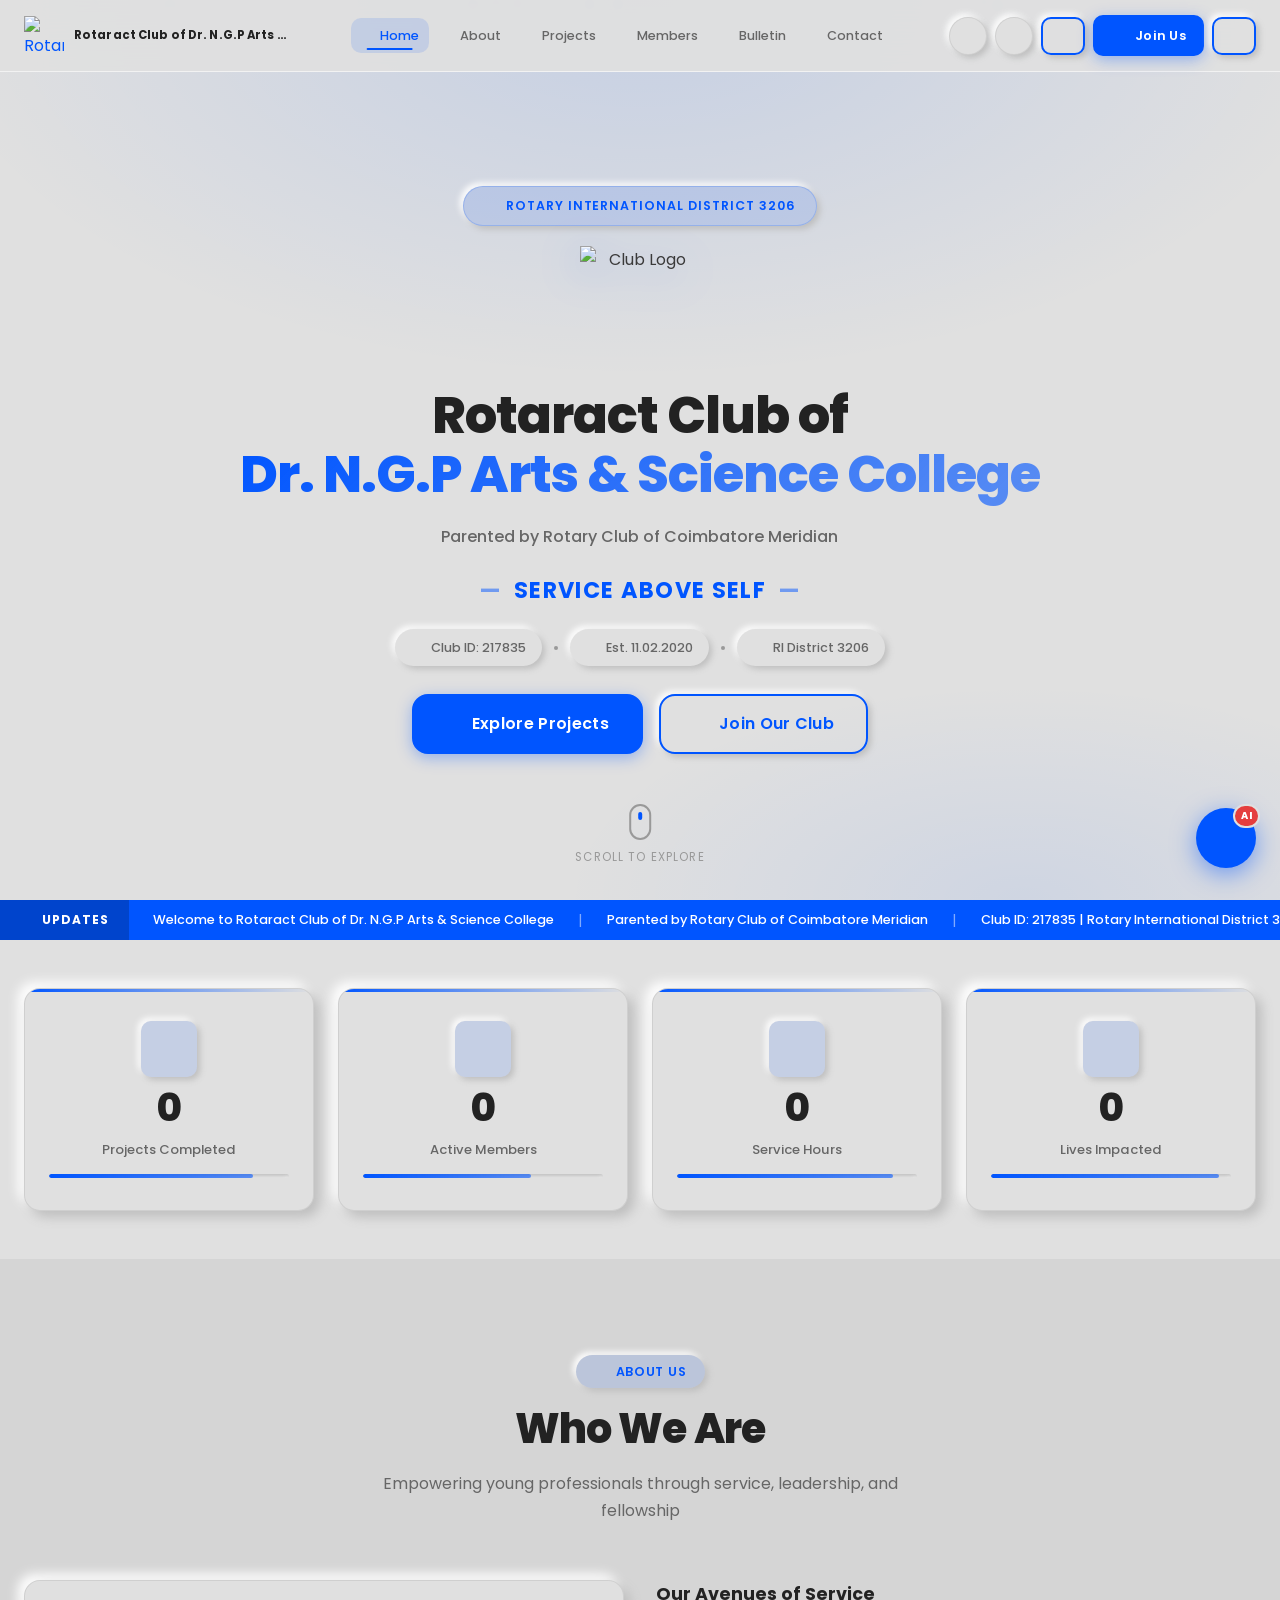
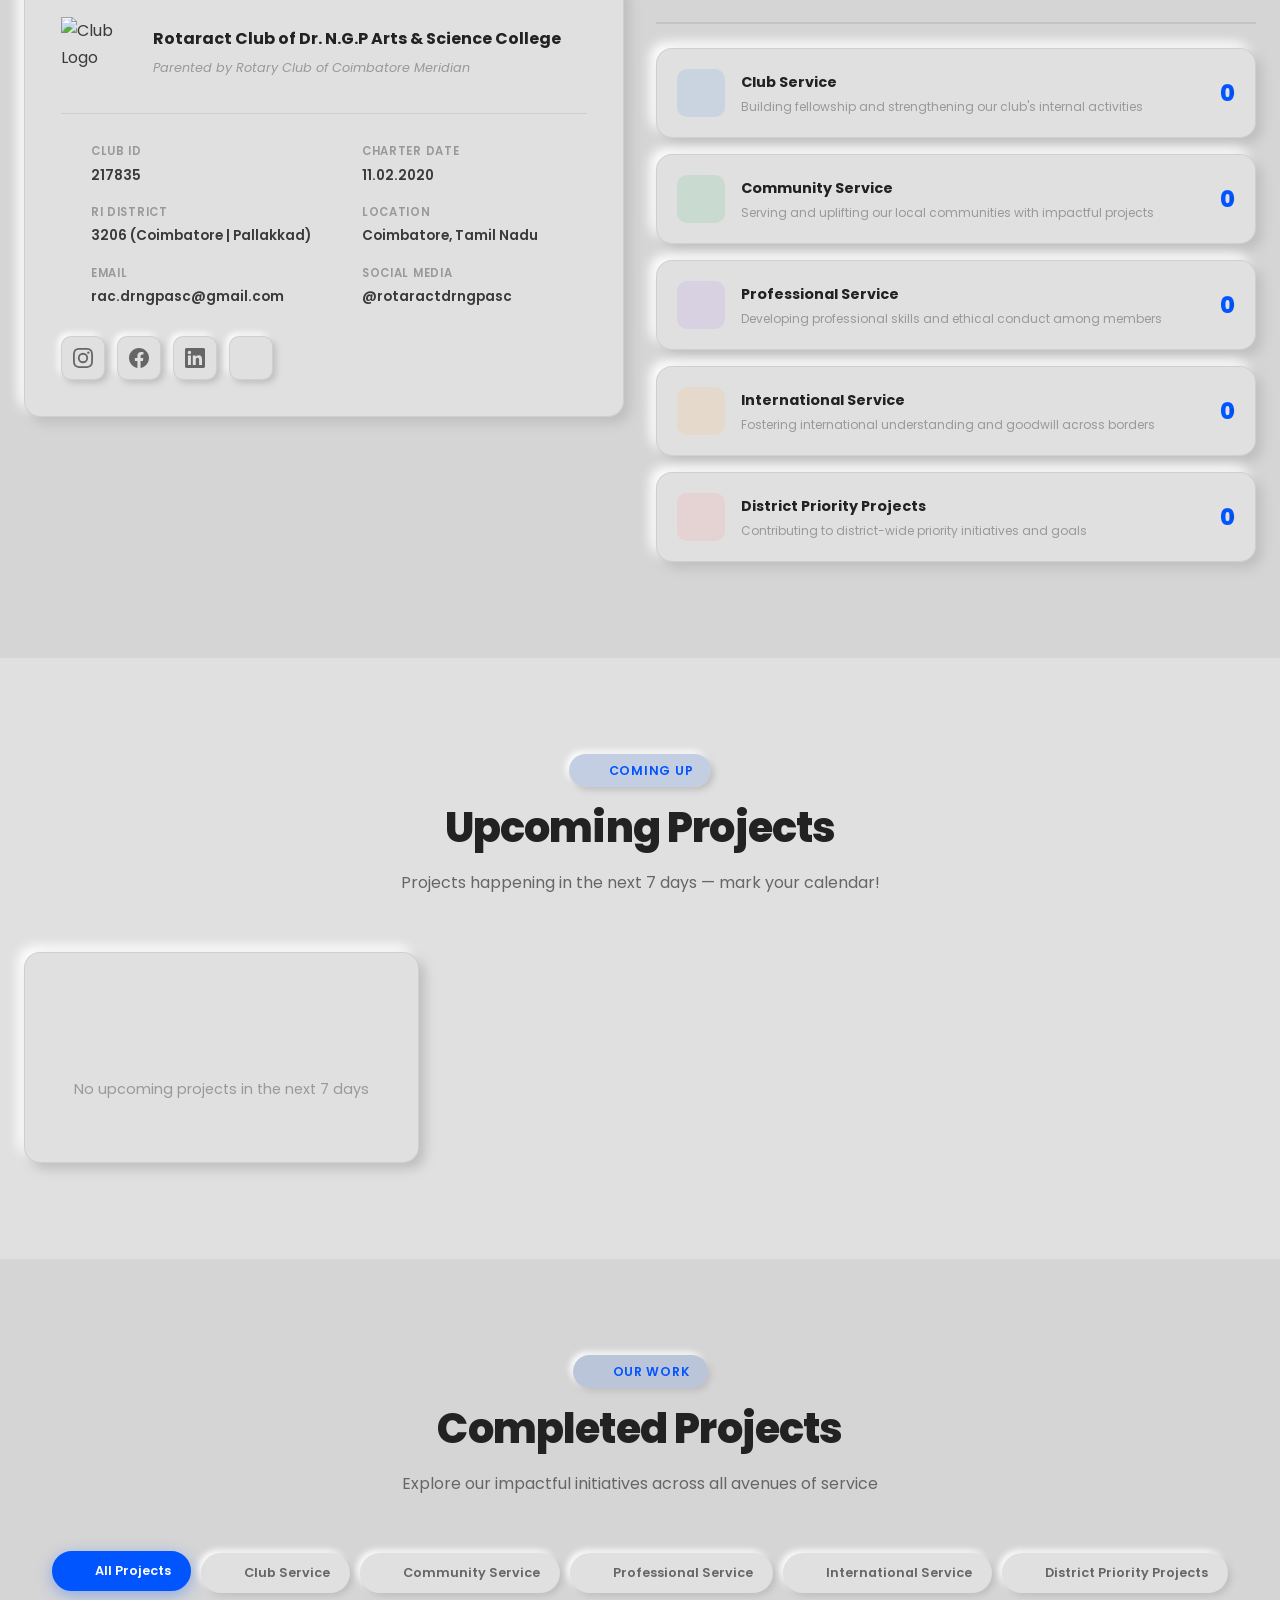
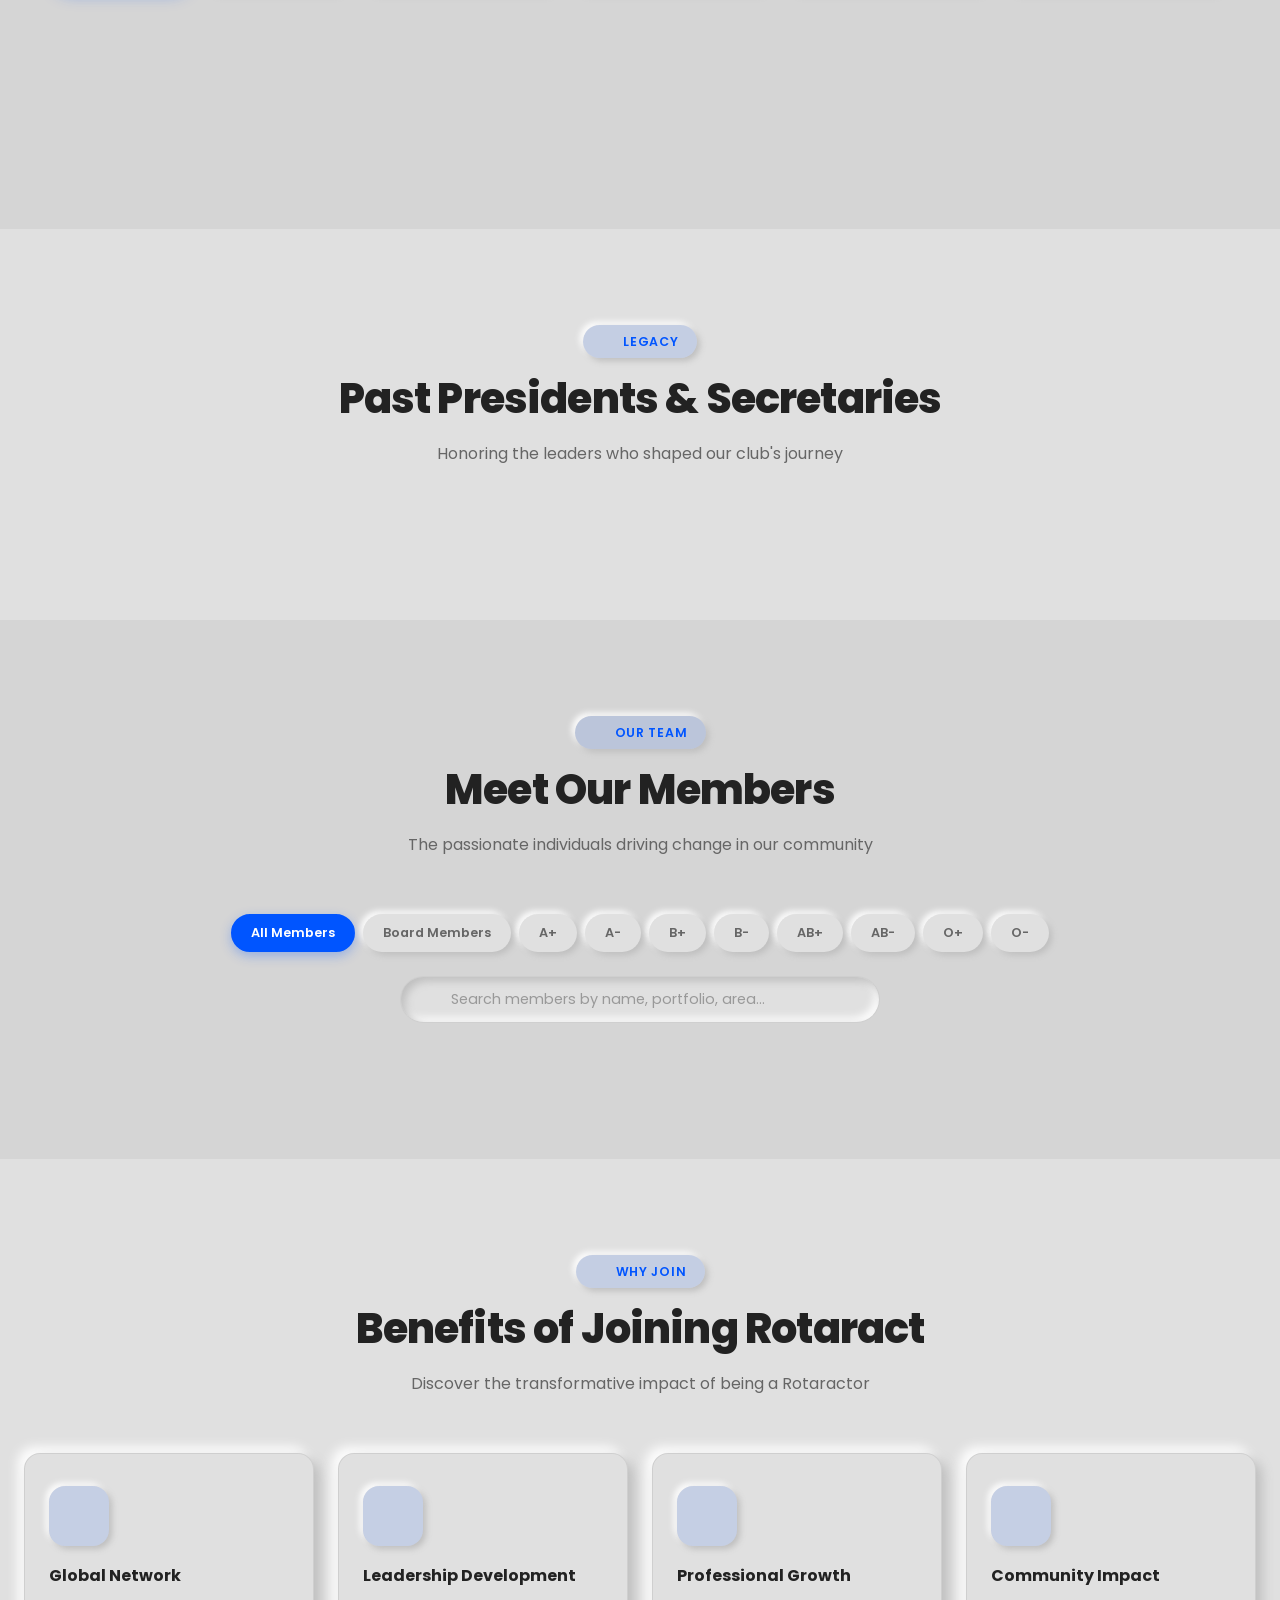
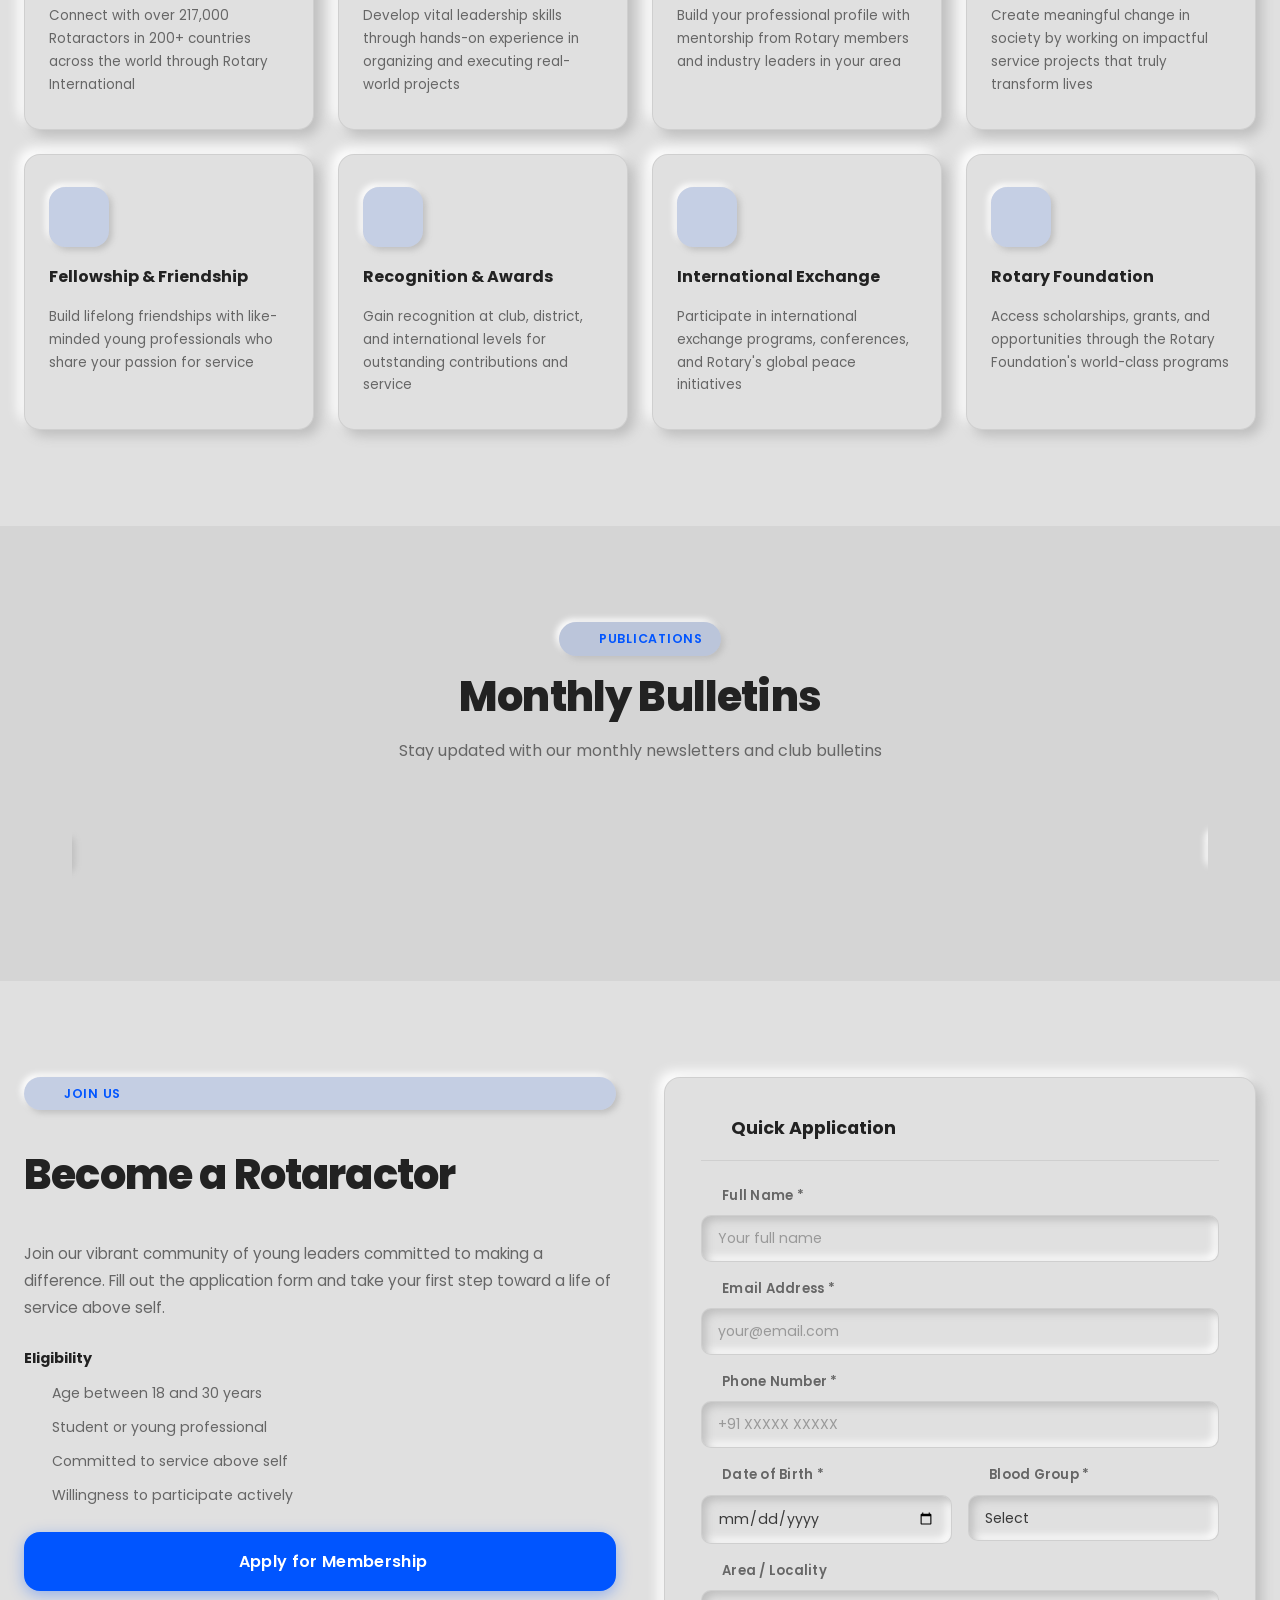
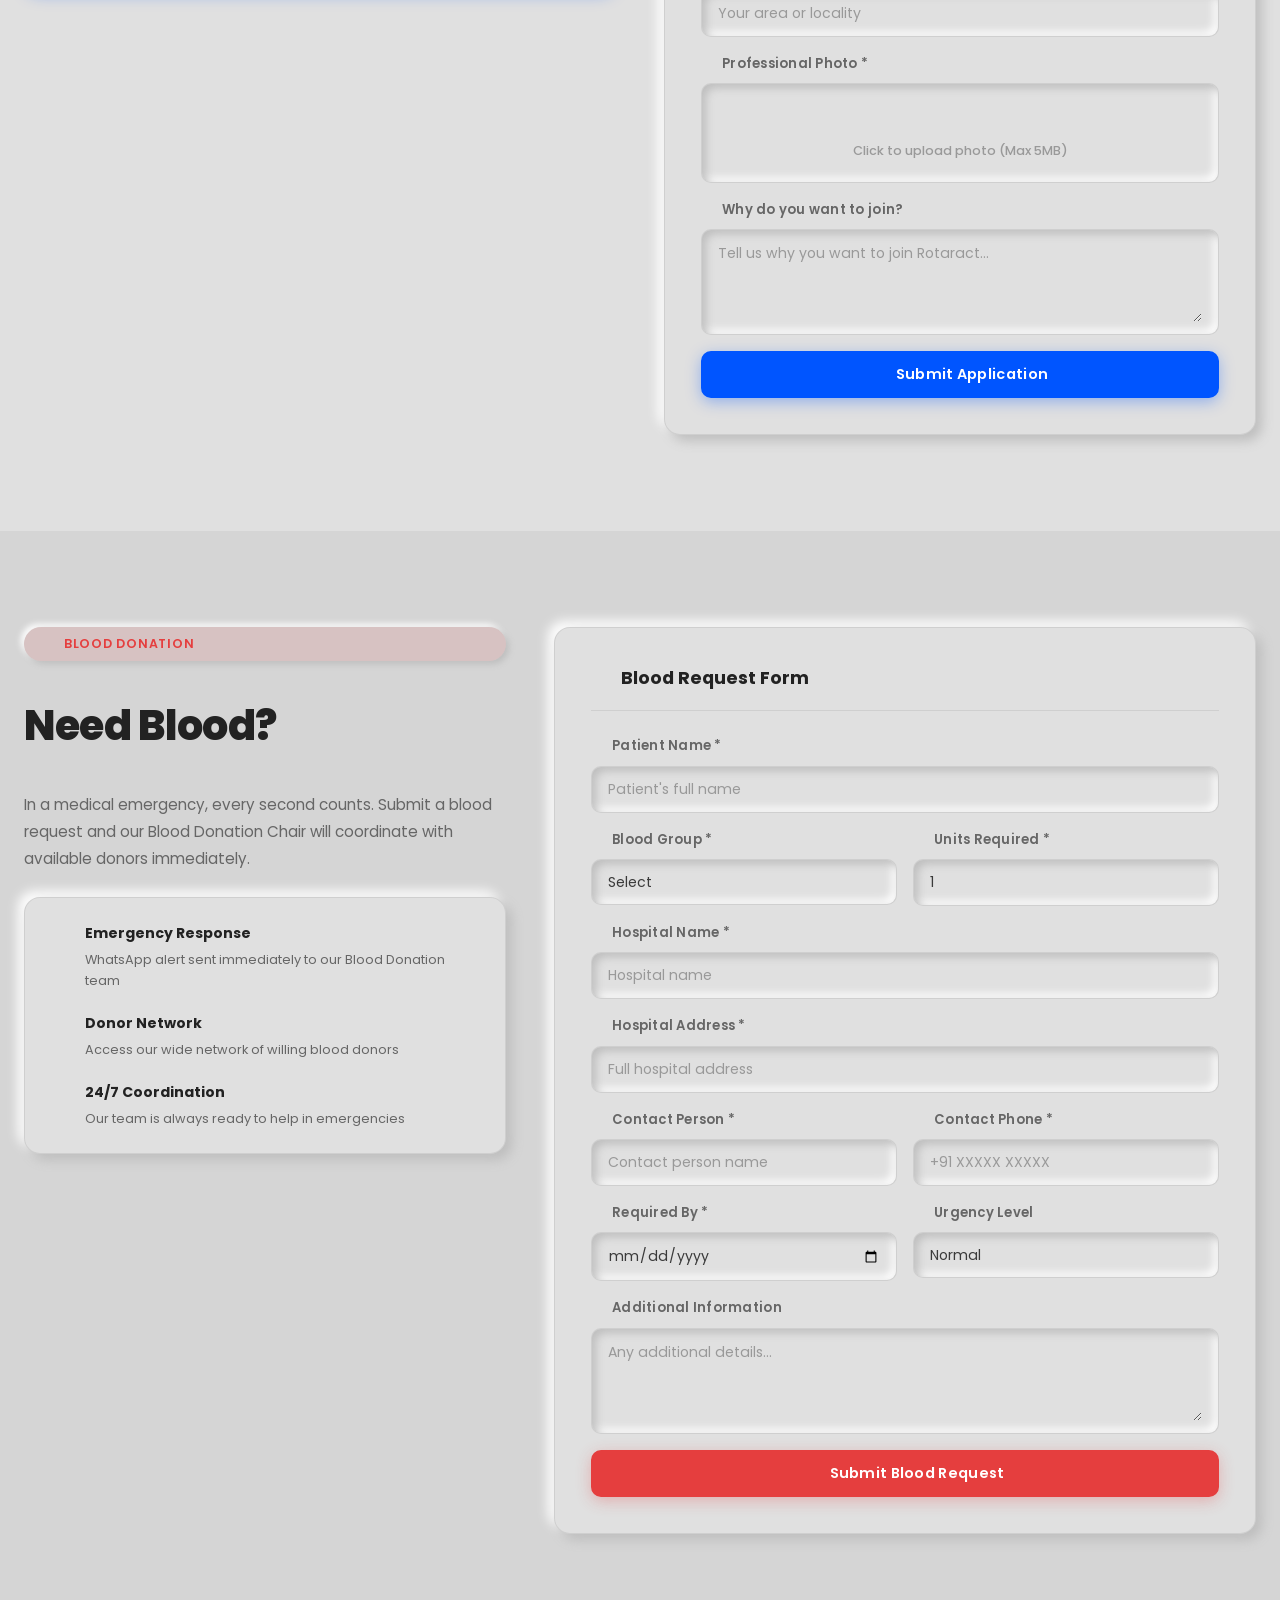
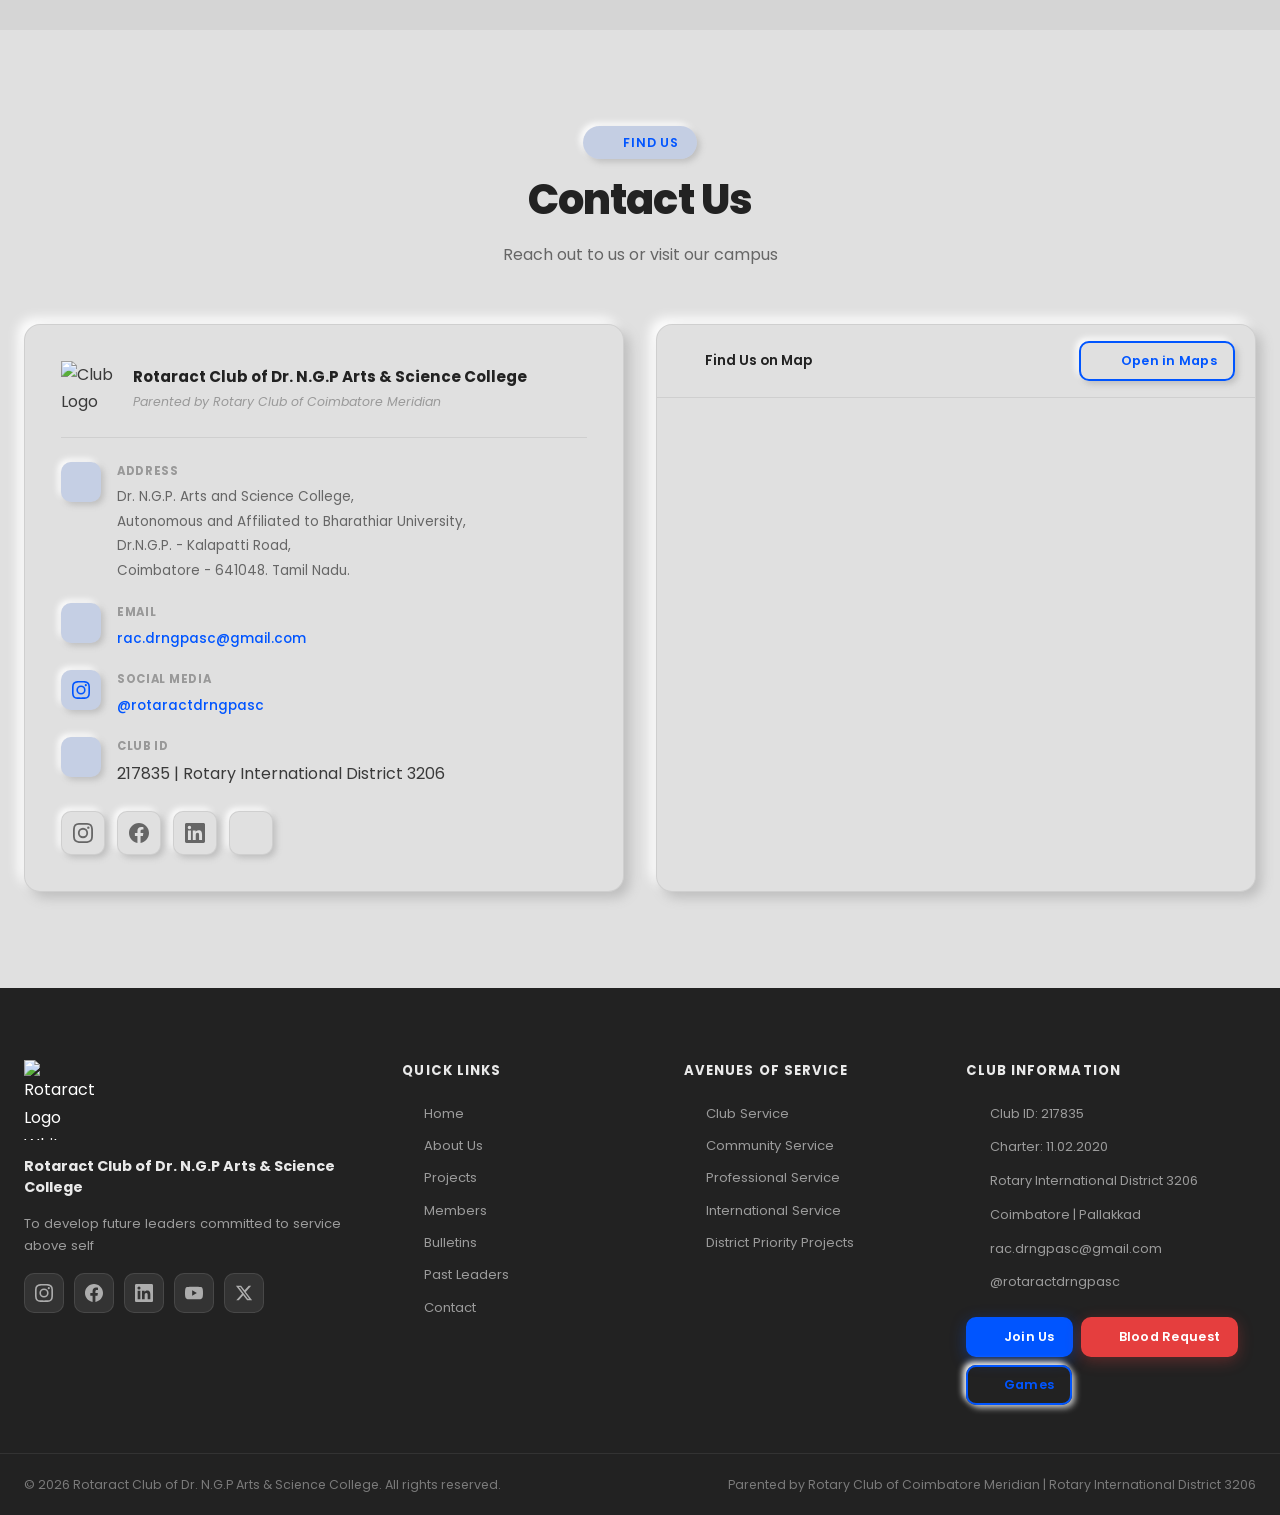
==== index.html @ 29393c26 "Add files via upload" ====
<!DOCTYPE html>
<html lang="en" data-theme="light">
<head>
  <meta charset="UTF-8" />
  <meta name="viewport" content="width=device-width, initial-scale=1.0" />
  <meta name="description" content="Rotaract Club of Dr. N.G.P Arts & Science College - Official Website. Parented by Rotary Club of Coimbatore Meridian. Club ID: 217835. Rotary International District 3206." />
  <meta name="keywords" content="Rotaract, Dr NGP, Arts Science College, Coimbatore, Rotary, District 3206, Community Service" />
  <meta name="author" content="Rotaract Club of Dr. N.G.P Arts & Science College" />
  <meta property="og:title" content="Rotaract Club of Dr. N.G.P Arts & Science College" />
  <meta property="og:description" content="Parented by Rotary Club of Coimbatore Meridian | Club ID: 217835 | Rotary International District 3206" />
  <meta property="og:image" content="https://res.cloudinary.com/qxbjvkq6/image/upload/v1784713317/ngp_logo_colourAsset_2_2x-8_lu8zgf.png" />
  <meta property="og:type" content="website" />
  <title>Rotaract Club of Dr. N.G.P Arts & Science College</title>

  <!-- Fonts -->
  <link rel="preconnect" href="https://fonts.googleapis.com" />
  <link rel="preconnect" href="https://fonts.gstatic.com" crossorigin />
  <link href="https://fonts.googleapis.com/css2?family=Poppins:ital,wght@0,100;0,200;0,300;0,400;0,500;0,600;0,700;0,800;0,900;1,400;1,600&display=swap" rel="stylesheet" />

  <!-- Lucide Icons -->
  <script src="https://unpkg.com/lucide@latest/dist/umd/lucide.min.js"></script>

  <!-- Supabase -->
  <script src="https://cdn.jsdelivr.net/npm/@supabase/supabase-js@2/dist/umd/supabase.min.js"></script>

  <!-- FileSaver — needed for treasury statement download -->
  <script src="https://cdnjs.cloudflare.com/ajax/libs/FileSaver.js/2.0.5/FileSaver.min.js"></script>

  <!-- EmailJS -->
  <script src="https://cdn.jsdelivr.net/npm/@emailjs/browser@4/dist/email.min.js"></script>

  <!-- SheetJS for Excel treasury statements -->
  <script src="https://cdn.sheetjs.com/xlsx-0.20.1/package/dist/xlsx.full.min.js"></script>

  <!-- AOS Animation -->
  <link rel="stylesheet" href="https://unpkg.com/aos@2.3.4/dist/aos.css" />
  <script src="https://unpkg.com/aos@2.3.4/dist/aos.js"></script>

  <!-- Swiper -->
  <link rel="stylesheet" href="https://cdn.jsdelivr.net/npm/swiper@11/swiper-bundle.min.css" />
  <script src="https://cdn.jsdelivr.net/npm/swiper@11/swiper-bundle.min.js"></script>

  <!-- Main CSS -->
  <link rel="stylesheet" href="css/styles.css" />

  <!-- Favicon -->
  <link rel="icon" type="image/png" href="https://res.cloudinary.com/qxbjvkq6/image/upload/v1784713317/ngp_logo_colourAsset_2_2x-8_lu8zgf.png" />

  <style>
    /* Social Media SVG Icon Styles */
    .social-icon-svg {
      width: 20px;
      height: 20px;
      fill: currentColor;
      flex-shrink: 0;
      display: block;
    }
    .social-btn .social-icon-svg { width: 20px; height: 20px; }
    .footer-social-link .social-icon-svg { width: 18px; height: 18px; }
    .contact-icon-wrap .social-icon-svg { width: 18px; height: 18px; }
  </style>
</head>

<body>

<!-- ============================================================
     LOADING SCREEN — SINGLE LINE
============================================================ -->
<div id="loading-screen" class="loading-screen">
  <div class="loading-content">
    <img
      src="https://res.cloudinary.com/qxbjvkq6/image/upload/v1784713317/ngp_logo_colourAsset_2_2x-8_lu8zgf.png"
      alt="Rotaract Logo"
      class="loading-logo"
    />
    <div class="loading-single-line">
      <div class="loading-line-track">
        <div class="loading-line-fill"></div>
      </div>
    </div>
    <p class="loading-text">Rotaract Club of Dr. N.G.P Arts &amp; Science College</p>
  </div>
</div>

<!-- ============================================================
     NAVIGATION
============================================================ -->
<nav class="navbar" id="navbar">
  <div class="nav-container">

    <!-- Logo -->
    <a href="#home" class="nav-logo" id="nav-logo-link">
      <img
        src="https://res.cloudinary.com/qxbjvkq6/image/upload/v1784713317/ngp_logo_colourAsset_2_2x-8_lu8zgf.png"
        alt="Rotaract Club Logo"
        class="nav-logo-img"
        id="nav-logo-img"
      />
      <div class="nav-logo-text">
        <span class="nav-club-name" id="nav-club-name">
          Rotaract Club of Dr. N.G.P Arts &amp; Science College
        </span>
      </div>
    </a>

    <!-- Desktop Nav Links -->
    <ul class="nav-links" id="nav-links">
      <li><a href="#home" class="nav-link active" data-section="home">
        <i data-lucide="home" class="nav-icon"></i> Home
      </a></li>
      <li><a href="#about" class="nav-link" data-section="about">
        <i data-lucide="info" class="nav-icon"></i> About
      </a></li>
      <li><a href="#projects" class="nav-link" data-section="projects">
        <i data-lucide="calendar-check" class="nav-icon"></i> Projects
      </a></li>
      <li><a href="#members" class="nav-link" data-section="members">
        <i data-lucide="users" class="nav-icon"></i> Members
      </a></li>
      <li><a href="#newsletters" class="nav-link" data-section="newsletters">
        <i data-lucide="newspaper" class="nav-icon"></i> Bulletin
      </a></li>
      <li><a href="#contact" class="nav-link" data-section="contact">
        <i data-lucide="map-pin" class="nav-icon"></i> Contact
      </a></li>
    </ul>

    <!-- Right Controls -->
    <div class="nav-controls">
      <button class="theme-toggle neu-btn" id="theme-toggle" aria-label="Toggle theme" title="Toggle Light/Dark Mode">
        <i data-lucide="sun" class="theme-icon" id="theme-icon-light"></i>
        <i data-lucide="moon" class="theme-icon hidden" id="theme-icon-dark"></i>
      </button>
      <a href="pages/games.html" class="btn btn-outline nav-admin-btn" target="_blank" title="Play Games">
        <i data-lucide="gamepad-2"></i>
      </a>
      <a href="#join" class="btn btn-primary nav-join-btn">
        <i data-lucide="user-plus"></i>
        <span>Join Us</span>
      </a>
      <a href="pages/admin.html" class="btn btn-outline nav-admin-btn" title="Admin Login">
        <i data-lucide="shield-check"></i>
      </a>
      <button class="mobile-menu-btn" id="mobile-menu-btn" aria-label="Toggle Menu">
        <span class="hamburger-line"></span>
        <span class="hamburger-line"></span>
        <span class="hamburger-line"></span>
      </button>
    </div>
  </div>

  <!-- Mobile Menu -->
  <div class="mobile-menu" id="mobile-menu">
    <ul class="mobile-nav-links">
      <li><a href="#home" class="mobile-nav-link" data-section="home">
        <i data-lucide="home"></i> Home
      </a></li>
      <li><a href="#about" class="mobile-nav-link" data-section="about">
        <i data-lucide="info"></i> About
      </a></li>
      <li><a href="#projects" class="mobile-nav-link" data-section="projects">
        <i data-lucide="calendar-check"></i> Projects
      </a></li>
      <li><a href="#members" class="mobile-nav-link" data-section="members">
        <i data-lucide="users"></i> Members
      </a></li>
      <li><a href="#newsletters" class="mobile-nav-link" data-section="newsletters">
        <i data-lucide="newspaper"></i> Bulletin
      </a></li>
      <li><a href="#contact" class="mobile-nav-link" data-section="contact">
        <i data-lucide="map-pin"></i> Contact
      </a></li>
      <li><a href="pages/games.html" class="mobile-nav-link" target="_blank">
        <i data-lucide="gamepad-2"></i> Games
      </a></li>
      <li><a href="#join" class="mobile-nav-link mobile-join">
        <i data-lucide="user-plus"></i> Join Us
      </a></li>
      <li><a href="pages/admin.html" class="mobile-nav-link">
        <i data-lucide="shield-check"></i> Admin
      </a></li>
    </ul>
  </div>
</nav>

<!-- ============================================================
     HERO SECTION
============================================================ -->
<section class="hero" id="home">
  <div class="hero-bg">
    <div class="hero-gradient"></div>
    <div class="hero-particles" id="hero-particles"></div>
  </div>

  <div class="hero-content" data-aos="fade-up" data-aos-duration="1000">
    <div class="hero-badge">
      <i data-lucide="award"></i>
      <span>Rotary International District 3206</span>
    </div>

    <img
      src="https://res.cloudinary.com/qxbjvkq6/image/upload/v1784713317/ngp_logo_colourAsset_2_2x-8_lu8zgf.png"
      alt="Club Logo"
      class="hero-logo"
      id="hero-logo"
    />

    <h1 class="hero-title" id="hero-club-name">
      Rotaract Club of<br />
      <span class="hero-title-accent">Dr. N.G.P Arts &amp; Science College</span>
    </h1>

    <p class="hero-subtitle" id="hero-subtitle">
      Parented by Rotary Club of Coimbatore Meridian
    </p>

    <p class="hero-tagline" id="hero-tagline">Service Above Self</p>

    <div class="hero-meta">
      <div class="hero-meta-item">
        <i data-lucide="hash"></i>
        <span>Club ID: 217835</span>
      </div>
      <div class="hero-meta-divider"></div>
      <div class="hero-meta-item">
        <i data-lucide="calendar"></i>
        <span>Est. 11.02.2020</span>
      </div>
      <div class="hero-meta-divider"></div>
      <div class="hero-meta-item">
        <i data-lucide="globe"></i>
        <span>RI District 3206</span>
      </div>
    </div>

    <div class="hero-cta">
      <a href="#projects" class="btn btn-primary btn-lg">
        <i data-lucide="calendar-check"></i>
        <span>Explore Projects</span>
      </a>
      <a href="#join" class="btn btn-outline btn-lg hero-join-btn">
        <i data-lucide="user-plus"></i>
        <span>Join Our Club</span>
      </a>
    </div>
  </div>

  <div class="hero-scroll-indicator">
    <div class="scroll-mouse"><div class="scroll-wheel"></div></div>
    <span>Scroll to explore</span>
  </div>
</section>

<!-- ============================================================
     TICKER BAR
============================================================ -->
<div class="ticker-bar" id="ticker-bar">
  <div class="ticker-label">
    <i data-lucide="megaphone"></i>
    <span>Updates</span>
  </div>
  <div class="ticker-track">
    <div class="ticker-content" id="ticker-content">
      <span class="ticker-item">Welcome to Rotaract Club of Dr. N.G.P Arts &amp; Science College</span>
      <span class="ticker-sep">|</span>
      <span class="ticker-item">Parented by Rotary Club of Coimbatore Meridian</span>
      <span class="ticker-sep">|</span>
      <span class="ticker-item">Club ID: 217835 | Rotary International District 3206 (Coimbatore | Pallakkad)</span>
      <span class="ticker-sep">|</span>
      <span class="ticker-item">Charter Date: 11.02.2020</span>
      <span class="ticker-sep">|</span>
      <span class="ticker-item">Service Above Self</span>
    </div>
  </div>
</div>

<!-- ============================================================
     STATISTICS SECTION
============================================================ -->
<section class="stats-section" id="stats">
  <div class="container">
    <div class="stats-grid" id="stats-grid">
      <div class="stat-card neu-card" data-aos="fade-up" data-aos-delay="0">
        <div class="stat-icon-wrap"><i data-lucide="folder-check" class="stat-icon"></i></div>
        <div class="stat-number" data-target="0" id="stat-projects">0</div>
        <div class="stat-label">Projects Completed</div>
        <div class="stat-bar"><div class="stat-bar-fill" style="--fill:85%"></div></div>
      </div>
      <div class="stat-card neu-card" data-aos="fade-up" data-aos-delay="100">
        <div class="stat-icon-wrap"><i data-lucide="users" class="stat-icon"></i></div>
        <div class="stat-number" data-target="0" id="stat-members">0</div>
        <div class="stat-label">Active Members</div>
        <div class="stat-bar"><div class="stat-bar-fill" style="--fill:70%"></div></div>
      </div>
      <div class="stat-card neu-card" data-aos="fade-up" data-aos-delay="200">
        <div class="stat-icon-wrap"><i data-lucide="clock" class="stat-icon"></i></div>
        <div class="stat-number" data-target="0" id="stat-hours">0</div>
        <div class="stat-label">Service Hours</div>
        <div class="stat-bar"><div class="stat-bar-fill" style="--fill:90%"></div></div>
      </div>
      <div class="stat-card neu-card" data-aos="fade-up" data-aos-delay="300">
        <div class="stat-icon-wrap"><i data-lucide="heart" class="stat-icon"></i></div>
        <div class="stat-number" data-target="0" id="stat-lives">0</div>
        <div class="stat-label">Lives Impacted</div>
        <div class="stat-bar"><div class="stat-bar-fill" style="--fill:95%"></div></div>
      </div>
    </div>
  </div>
</section>

<!-- ============================================================
     ABOUT SECTION
============================================================ -->
<section class="section about-section" id="about">
  <div class="container">
    <div class="section-header" data-aos="fade-up">
      <div class="section-badge"><i data-lucide="info"></i><span>About Us</span></div>
      <h2 class="section-title">Who We Are</h2>
      <p class="section-subtitle">Empowering young professionals through service, leadership, and fellowship</p>
    </div>

    <div class="about-grid">
      <!-- About Main Card -->
      <div class="about-main-card neu-card" data-aos="fade-right">
        <div class="about-card-header">
          <img
            src="https://res.cloudinary.com/qxbjvkq6/image/upload/v1784713317/ngp_logo_colourAsset_2_2x-8_lu8zgf.png"
            alt="Club Logo"
            class="about-logo"
          />
          <div>
            <h3 class="about-club-title" id="about-club-name">
              Rotaract Club of Dr. N.G.P Arts &amp; Science College
            </h3>
            <p class="about-parent">Parented by Rotary Club of Coimbatore Meridian</p>
          </div>
        </div>

        <div class="about-details-grid">
          <div class="about-detail-item">
            <i data-lucide="hash"></i>
            <div>
              <span class="detail-label">Club ID</span>
              <span class="detail-value" id="about-club-id">217835</span>
            </div>
          </div>
          <div class="about-detail-item">
            <i data-lucide="calendar"></i>
            <div>
              <span class="detail-label">Charter Date</span>
              <span class="detail-value" id="about-charter">11.02.2020</span>
            </div>
          </div>
          <div class="about-detail-item">
            <i data-lucide="globe"></i>
            <div>
              <span class="detail-label">RI District</span>
              <span class="detail-value">3206 (Coimbatore | Pallakkad)</span>
            </div>
          </div>
          <div class="about-detail-item">
            <i data-lucide="map-pin"></i>
            <div>
              <span class="detail-label">Location</span>
              <span class="detail-value">Coimbatore, Tamil Nadu</span>
            </div>
          </div>
          <div class="about-detail-item">
            <i data-lucide="mail"></i>
            <div>
              <span class="detail-label">Email</span>
              <span class="detail-value" id="about-email">rac.drngpasc@gmail.com</span>
            </div>
          </div>
          <div class="about-detail-item">
            <i data-lucide="at-sign"></i>
            <div>
              <span class="detail-label">Social Media</span>
              <span class="detail-value" id="about-social">@rotaractdrngpasc</span>
            </div>
          </div>
        </div>

        <div class="about-social-links">
          <a href="https://instagram.com/rotaractdrngpasc" target="_blank" rel="noopener noreferrer" class="social-btn neu-btn" title="Instagram">
            <svg class="social-icon-svg" viewBox="0 0 24 24" xmlns="http://www.w3.org/2000/svg">
              <path d="M12 2.163c3.204 0 3.584.012 4.85.07 3.252.148 4.771 1.691 4.919 4.919.058 1.265.069 1.645.069 4.849 0 3.205-.012 3.584-.069 4.849-.149 3.225-1.664 4.771-4.919 4.919-1.266.058-1.644.07-4.85.07-3.204 0-3.584-.012-4.849-.07-3.26-.149-4.771-1.699-4.919-4.92-.058-1.265-.07-1.644-.07-4.849 0-3.204.013-3.583.07-4.849.149-3.227 1.664-4.771 4.919-4.919 1.266-.057 1.645-.069 4.849-.069zM12 0C8.741 0 8.333.014 7.053.072 2.695.272.273 2.69.073 7.052.014 8.333 0 8.741 0 12c0 3.259.014 3.668.072 4.948.2 4.358 2.618 6.78 6.98 6.98C8.333 23.986 8.741 24 12 24c3.259 0 3.668-.014 4.948-.072 4.354-.2 6.782-2.618 6.979-6.98.059-1.28.073-1.689.073-4.948 0-3.259-.014-3.667-.072-4.947-.196-4.354-2.617-6.78-6.979-6.98C15.668.014 15.259 0 12 0zm0 5.838a6.162 6.162 0 100 12.324 6.162 6.162 0 000-12.324zM12 16a4 4 0 110-8 4 4 0 010 8zm6.406-11.845a1.44 1.44 0 100 2.881 1.44 1.44 0 000-2.881z"/>
            </svg>
          </a>
          <a href="https://facebook.com/rotaractdrngpasc" target="_blank" rel="noopener noreferrer" class="social-btn neu-btn" title="Facebook">
            <svg class="social-icon-svg" viewBox="0 0 24 24" xmlns="http://www.w3.org/2000/svg">
              <path d="M24 12.073c0-6.627-5.373-12-12-12s-12 5.373-12 12c0 5.99 4.388 10.954 10.125 11.854v-8.385H7.078v-3.47h3.047V9.43c0-3.007 1.792-4.669 4.533-4.669 1.312 0 2.686.235 2.686.235v2.953H15.83c-1.491 0-1.956.925-1.956 1.874v2.25h3.328l-.532 3.47h-2.796v8.385C19.612 23.027 24 18.062 24 12.073z"/>
            </svg>
          </a>
          <a href="https://linkedin.com/company/rotaractdrngpasc" target="_blank" rel="noopener noreferrer" class="social-btn neu-btn" title="LinkedIn">
            <svg class="social-icon-svg" viewBox="0 0 24 24" xmlns="http://www.w3.org/2000/svg">
              <path d="M20.447 20.452h-3.554v-5.569c0-1.328-.027-3.037-1.852-3.037-1.853 0-2.136 1.445-2.136 2.939v5.667H9.351V9h3.414v1.561h.046c.477-.9 1.637-1.85 3.37-1.85 3.601 0 4.267 2.37 4.267 5.455v6.286zM5.337 7.433a2.062 2.062 0 01-2.063-2.065 2.064 2.064 0 112.063 2.065zm1.782 13.019H3.555V9h3.564v11.452zM22.225 0H1.771C.792 0 0 .774 0 1.729v20.542C0 23.227.792 24 1.771 24h20.451C23.2 24 24 23.227 24 22.271V1.729C24 .774 23.2 0 22.222 0h.003z"/>
            </svg>
          </a>
          <a href="mailto:rac.drngpasc@gmail.com" class="social-btn neu-btn" title="Email">
            <i data-lucide="mail"></i>
          </a>
        </div>
      </div>

      <!-- Avenues Grid -->
      <div class="avenues-grid" data-aos="fade-left">
        <h3 class="avenues-title">Our Avenues of Service</h3>
        <div class="avenue-card neu-card" data-avenue="club_service">
          <div class="avenue-icon-wrap avenue-cs"><i data-lucide="users-2"></i></div>
          <div class="avenue-info"><h4>Club Service</h4><p>Building fellowship and strengthening our club's internal activities</p></div>
          <div class="avenue-count" id="count-club-service">0</div>
        </div>
        <div class="avenue-card neu-card" data-avenue="community_service">
          <div class="avenue-icon-wrap avenue-community"><i data-lucide="heart-handshake"></i></div>
          <div class="avenue-info"><h4>Community Service</h4><p>Serving and uplifting our local communities with impactful projects</p></div>
          <div class="avenue-count" id="count-community-service">0</div>
        </div>
        <div class="avenue-card neu-card" data-avenue="professional_service">
          <div class="avenue-icon-wrap avenue-pro"><i data-lucide="briefcase"></i></div>
          <div class="avenue-info"><h4>Professional Service</h4><p>Developing professional skills and ethical conduct among members</p></div>
          <div class="avenue-count" id="count-professional-service">0</div>
        </div>
        <div class="avenue-card neu-card" data-avenue="international_service">
          <div class="avenue-icon-wrap avenue-intl"><i data-lucide="globe-2"></i></div>
          <div class="avenue-info"><h4>International Service</h4><p>Fostering international understanding and goodwill across borders</p></div>
          <div class="avenue-count" id="count-international-service">0</div>
        </div>
        <div class="avenue-card neu-card" data-avenue="district_priority_projects">
          <div class="avenue-icon-wrap avenue-dpp"><i data-lucide="star"></i></div>
          <div class="avenue-info"><h4>District Priority Projects</h4><p>Contributing to district-wide priority initiatives and goals</p></div>
          <div class="avenue-count" id="count-dpp">0</div>
        </div>
      </div>
    </div>
  </div>
</section>

<!-- ============================================================
     UPCOMING PROJECTS (Next 7 Days)
============================================================ -->
<section class="section upcoming-section" id="upcoming">
  <div class="container">
    <div class="section-header" data-aos="fade-up">
      <div class="section-badge"><i data-lucide="calendar-clock"></i><span>Coming Up</span></div>
      <h2 class="section-title">Upcoming Projects</h2>
      <p class="section-subtitle">Projects happening in the next 7 days — mark your calendar!</p>
    </div>
    <div class="upcoming-grid" id="upcoming-grid">
      <div id="upcoming-placeholder">
        <div class="neu-card placeholder-card">
          <i data-lucide="calendar-x"></i>
          <p>No upcoming projects in the next 7 days</p>
        </div>
      </div>
    </div>
  </div>
</section>

<!-- ============================================================
     PROJECTS SECTION (Completed - Avenue Wise)
============================================================ -->
<section class="section projects-section" id="projects">
  <div class="container">
    <div class="section-header" data-aos="fade-up">
      <div class="section-badge"><i data-lucide="folder-open"></i><span>Our Work</span></div>
      <h2 class="section-title">Completed Projects</h2>
      <p class="section-subtitle">Explore our impactful initiatives across all avenues of service</p>
    </div>

    <div class="avenue-tabs" data-aos="fade-up" data-aos-delay="100">
      <button class="avenue-tab active" data-filter="all">
        <i data-lucide="layout-grid"></i><span>All Projects</span>
      </button>
      <button class="avenue-tab" data-filter="club_service">
        <i data-lucide="users-2"></i><span>Club Service</span>
      </button>
      <button class="avenue-tab" data-filter="community_service">
        <i data-lucide="heart-handshake"></i><span>Community Service</span>
      </button>
      <button class="avenue-tab" data-filter="professional_service">
        <i data-lucide="briefcase"></i><span>Professional Service</span>
      </button>
      <button class="avenue-tab" data-filter="international_service">
        <i data-lucide="globe-2"></i><span>International Service</span>
      </button>
      <button class="avenue-tab" data-filter="district_priority_projects">
        <i data-lucide="star"></i><span>District Priority Projects</span>
      </button>
    </div>

    <div class="projects-grid" id="projects-grid"></div>

    <div class="load-more-wrap" id="load-more-wrap" style="display:none;">
      <button class="btn btn-outline" id="load-more-btn">
        <i data-lucide="chevrons-down"></i><span>Load More Projects</span>
      </button>
    </div>

    <div class="no-projects-placeholder" id="no-projects-placeholder" style="display:none;">
      <div class="neu-card placeholder-card">
        <i data-lucide="folder-x"></i>
        <p>No completed projects found for this avenue</p>
      </div>
    </div>
  </div>
</section>

<!-- ============================================================
     PAST PRESIDENTS & SECRETARIES (Timeline)
============================================================ -->
<section class="section leaders-section" id="leaders">
  <div class="container">
    <div class="section-header" data-aos="fade-up">
      <div class="section-badge"><i data-lucide="crown"></i><span>Legacy</span></div>
      <h2 class="section-title">Past Presidents &amp; Secretaries</h2>
      <p class="section-subtitle">Honoring the leaders who shaped our club's journey</p>
    </div>
    <div class="leaders-timeline" id="leaders-timeline"></div>
  </div>
</section>

<!-- ============================================================
     MEMBERS SECTION
============================================================ -->
<section class="section members-section" id="members">
  <div class="container">
    <div class="section-header" data-aos="fade-up">
      <div class="section-badge"><i data-lucide="users"></i><span>Our Team</span></div>
      <h2 class="section-title">Meet Our Members</h2>
      <p class="section-subtitle">The passionate individuals driving change in our community</p>
    </div>

    <div class="members-filter" data-aos="fade-up" data-aos-delay="100">
      <button class="filter-btn active" data-filter="all">All Members</button>
      <button class="filter-btn" data-filter="board">Board Members</button>
      <button class="filter-btn" data-filter="A+">A+</button>
      <button class="filter-btn" data-filter="A-">A-</button>
      <button class="filter-btn" data-filter="B+">B+</button>
      <button class="filter-btn" data-filter="B-">B-</button>
      <button class="filter-btn" data-filter="AB+">AB+</button>
      <button class="filter-btn" data-filter="AB-">AB-</button>
      <button class="filter-btn" data-filter="O+">O+</button>
      <button class="filter-btn" data-filter="O-">O-</button>
    </div>

    <div class="members-search-wrap" data-aos="fade-up" data-aos-delay="150">
      <div class="search-input-wrap neu-inset">
        <i data-lucide="search"></i>
        <input type="text" id="members-search" placeholder="Search members by name, portfolio, area..." class="search-input" />
      </div>
    </div>

    <div class="members-grid" id="members-grid"></div>

    <div class="no-members-placeholder" id="no-members-placeholder" style="display:none;">
      <div class="neu-card placeholder-card">
        <i data-lucide="user-x"></i>
        <p>No members found</p>
      </div>
    </div>
  </div>
</section>

<!-- ============================================================
     BENEFITS OF JOINING
============================================================ -->
<section class="section benefits-section" id="benefits">
  <div class="container">
    <div class="section-header" data-aos="fade-up">
      <div class="section-badge"><i data-lucide="sparkles"></i><span>Why Join</span></div>
      <h2 class="section-title">Benefits of Joining Rotaract</h2>
      <p class="section-subtitle">Discover the transformative impact of being a Rotaractor</p>
    </div>
    <div class="benefits-grid">
      <div class="benefit-card neu-card" data-aos="fade-up" data-aos-delay="0">
        <div class="benefit-icon-wrap"><i data-lucide="network"></i></div>
        <h3>Global Network</h3>
        <p>Connect with over 217,000 Rotaractors in 200+ countries across the world through Rotary International</p>
      </div>
      <div class="benefit-card neu-card" data-aos="fade-up" data-aos-delay="60">
        <div class="benefit-icon-wrap"><i data-lucide="trending-up"></i></div>
        <h3>Leadership Development</h3>
        <p>Develop vital leadership skills through hands-on experience in organizing and executing real-world projects</p>
      </div>
      <div class="benefit-card neu-card" data-aos="fade-up" data-aos-delay="120">
        <div class="benefit-icon-wrap"><i data-lucide="briefcase"></i></div>
        <h3>Professional Growth</h3>
        <p>Build your professional profile with mentorship from Rotary members and industry leaders in your area</p>
      </div>
      <div class="benefit-card neu-card" data-aos="fade-up" data-aos-delay="180">
        <div class="benefit-icon-wrap"><i data-lucide="heart-handshake"></i></div>
        <h3>Community Impact</h3>
        <p>Create meaningful change in society by working on impactful service projects that truly transform lives</p>
      </div>
      <div class="benefit-card neu-card" data-aos="fade-up" data-aos-delay="240">
        <div class="benefit-icon-wrap"><i data-lucide="users-2"></i></div>
        <h3>Fellowship &amp; Friendship</h3>
        <p>Build lifelong friendships with like-minded young professionals who share your passion for service</p>
      </div>
      <div class="benefit-card neu-card" data-aos="fade-up" data-aos-delay="300">
        <div class="benefit-icon-wrap"><i data-lucide="award"></i></div>
        <h3>Recognition &amp; Awards</h3>
        <p>Gain recognition at club, district, and international levels for outstanding contributions and service</p>
      </div>
      <div class="benefit-card neu-card" data-aos="fade-up" data-aos-delay="360">
        <div class="benefit-icon-wrap"><i data-lucide="globe"></i></div>
        <h3>International Exchange</h3>
        <p>Participate in international exchange programs, conferences, and Rotary's global peace initiatives</p>
      </div>
      <div class="benefit-card neu-card" data-aos="fade-up" data-aos-delay="420">
        <div class="benefit-icon-wrap"><i data-lucide="shield"></i></div>
        <h3>Rotary Foundation</h3>
        <p>Access scholarships, grants, and opportunities through the Rotary Foundation's world-class programs</p>
      </div>
    </div>
  </div>
</section>

<!-- ============================================================
     NEWSLETTERS / BULLETINS
============================================================ -->
<section class="section newsletters-section" id="newsletters">
  <div class="container">
    <div class="section-header" data-aos="fade-up">
      <div class="section-badge"><i data-lucide="newspaper"></i><span>Publications</span></div>
      <h2 class="section-title">Monthly Bulletins</h2>
      <p class="section-subtitle">Stay updated with our monthly newsletters and club bulletins</p>
    </div>
    <div class="newsletters-swiper-wrap" data-aos="fade-up" data-aos-delay="100">
      <div class="swiper newsletters-swiper">
        <div class="swiper-wrapper" id="newsletters-swiper-wrapper"></div>
        <div class="swiper-pagination newsletters-pagination"></div>
        <div class="swiper-button-prev newsletters-prev"></div>
        <div class="swiper-button-next newsletters-next"></div>
      </div>
    </div>
    <div id="newsletters-placeholder" style="display:none;">
      <div class="neu-card placeholder-card">
        <i data-lucide="file-x"></i>
        <p>No bulletins published yet</p>
      </div>
    </div>
  </div>
</section>

<!-- ============================================================
     JOIN US SECTION
============================================================ -->
<section class="section join-section" id="join">
  <div class="container">
    <div class="join-wrapper" data-aos="fade-up">
      <div class="join-info">
        <div class="section-badge"><i data-lucide="user-plus"></i><span>Join Us</span></div>
        <h2 class="section-title">Become a Rotaractor</h2>
        <p class="join-desc">Join our vibrant community of young leaders committed to making a difference. Fill out the application form and take your first step toward a life of service above self.</p>
        <div class="join-requirements">
          <h4>Eligibility</h4>
          <ul>
            <li><i data-lucide="check-circle"></i> Age between 18 and 30 years</li>
            <li><i data-lucide="check-circle"></i> Student or young professional</li>
            <li><i data-lucide="check-circle"></i> Committed to service above self</li>
            <li><i data-lucide="check-circle"></i> Willingness to participate actively</li>
          </ul>
        </div>
        <a href="pages/apply.html" class="btn btn-primary btn-lg">
          <i data-lucide="send"></i><span>Apply for Membership</span>
        </a>
      </div>

      <div class="join-form-card neu-card" id="join-form-card">
        <h3 class="join-form-title">
          <i data-lucide="file-text"></i> Quick Application
        </h3>
        <form id="quick-join-form" class="join-form" novalidate>
          <div class="form-group">
            <label class="form-label" for="join-name"><i data-lucide="user"></i> Full Name *</label>
            <div class="input-wrap neu-inset">
              <input type="text" id="join-name" name="full_name" class="form-input" placeholder="Your full name" required />
            </div>
          </div>
          <div class="form-group">
            <label class="form-label" for="join-email"><i data-lucide="mail"></i> Email Address *</label>
            <div class="input-wrap neu-inset">
              <input type="email" id="join-email" name="email" class="form-input" placeholder="your@email.com" required />
            </div>
          </div>
          <div class="form-group">
            <label class="form-label" for="join-phone"><i data-lucide="phone"></i> Phone Number *</label>
            <div class="input-wrap neu-inset">
              <input type="tel" id="join-phone" name="phone" class="form-input" placeholder="+91 XXXXX XXXXX" required />
            </div>
          </div>
          <div class="form-row">
            <div class="form-group">
              <label class="form-label" for="join-dob"><i data-lucide="cake"></i> Date of Birth *</label>
              <div class="input-wrap neu-inset">
                <input type="date" id="join-dob" name="date_of_birth" class="form-input" required />
              </div>
            </div>
            <div class="form-group">
              <label class="form-label" for="join-blood"><i data-lucide="droplets"></i> Blood Group *</label>
              <div class="select-wrap neu-inset">
                <select id="join-blood" name="blood_group" class="form-select" required>
                  <option value="">Select</option>
                  <option value="A+">A+</option>
                  <option value="A-">A-</option>
                  <option value="B+">B+</option>
                  <option value="B-">B-</option>
                  <option value="AB+">AB+</option>
                  <option value="AB-">AB-</option>
                  <option value="O+">O+</option>
                  <option value="O-">O-</option>
                </select>
                <i data-lucide="chevron-down" class="select-arrow"></i>
              </div>
            </div>
          </div>
          <div class="form-group">
            <label class="form-label" for="join-area"><i data-lucide="map-pin"></i> Area / Locality</label>
            <div class="input-wrap neu-inset">
              <input type="text" id="join-area" name="area" class="form-input" placeholder="Your area or locality" />
            </div>
          </div>
          <div class="form-group">
            <label class="form-label" for="join-photo"><i data-lucide="camera"></i> Professional Photo *</label>
            <div class="file-upload-wrap neu-inset" id="join-photo-wrap">
              <input type="file" id="join-photo" name="professional_photo" class="file-input" accept="image/*" required />
              <div class="file-upload-ui">
                <i data-lucide="upload-cloud"></i>
                <span id="join-photo-label">Click to upload photo (Max 5MB)</span>
              </div>
            </div>
          </div>
          <div class="form-group">
            <label class="form-label" for="join-message"><i data-lucide="message-square"></i> Why do you want to join?</label>
            <div class="input-wrap neu-inset">
              <textarea id="join-message" name="message" class="form-textarea" rows="3"
                placeholder="Tell us why you want to join Rotaract..."></textarea>
            </div>
          </div>
          <button type="submit" class="btn btn-primary btn-full" id="join-submit-btn">
            <i data-lucide="send"></i><span>Submit Application</span>
          </button>
          <div class="form-message" id="join-form-message"></div>
        </form>
      </div>
    </div>
  </div>
</section>

<!-- ============================================================
     BLOOD REQUEST SECTION
============================================================ -->
<section class="section blood-section" id="blood">
  <div class="container">
    <div class="blood-wrapper" data-aos="fade-up">
      <div class="blood-info">
        <div class="section-badge blood-badge"><i data-lucide="droplets"></i><span>Blood Donation</span></div>
        <h2 class="section-title">Need Blood?</h2>
        <p class="blood-desc">In a medical emergency, every second counts. Submit a blood request and our Blood Donation Chair will coordinate with available donors immediately.</p>
        <div class="blood-meta-card neu-card">
          <div class="blood-meta-item">
            <i data-lucide="zap"></i>
            <div><strong>Emergency Response</strong><span>WhatsApp alert sent immediately to our Blood Donation team</span></div>
          </div>
          <div class="blood-meta-item">
            <i data-lucide="users"></i>
            <div><strong>Donor Network</strong><span>Access our wide network of willing blood donors</span></div>
          </div>
          <div class="blood-meta-item">
            <i data-lucide="clock"></i>
            <div><strong>24/7 Coordination</strong><span>Our team is always ready to help in emergencies</span></div>
          </div>
        </div>
      </div>

      <div class="blood-form-card neu-card">
        <h3 class="blood-form-title"><i data-lucide="heart-pulse"></i> Blood Request Form</h3>
        <form id="blood-request-form" class="blood-form" novalidate>
          <div class="form-group">
            <label class="form-label" for="blood-patient"><i data-lucide="user"></i> Patient Name *</label>
            <div class="input-wrap neu-inset">
              <input type="text" id="blood-patient" name="patient_name" class="form-input" placeholder="Patient's full name" required />
            </div>
          </div>
          <div class="form-row">
            <div class="form-group">
              <label class="form-label" for="blood-group-req"><i data-lucide="droplets"></i> Blood Group *</label>
              <div class="select-wrap neu-inset">
                <select id="blood-group-req" name="blood_group" class="form-select" required>
                  <option value="">Select</option>
                  <option value="A+">A+</option>
                  <option value="A-">A-</option>
                  <option value="B+">B+</option>
                  <option value="B-">B-</option>
                  <option value="AB+">AB+</option>
                  <option value="AB-">AB-</option>
                  <option value="O+">O+</option>
                  <option value="O-">O-</option>
                </select>
                <i data-lucide="chevron-down" class="select-arrow"></i>
              </div>
            </div>
            <div class="form-group">
              <label class="form-label" for="blood-units"><i data-lucide="layers"></i> Units Required *</label>
              <div class="input-wrap neu-inset">
                <input type="number" id="blood-units" name="units_required" class="form-input" min="1" max="10" value="1" required />
              </div>
            </div>
          </div>
          <div class="form-group">
            <label class="form-label" for="blood-hospital"><i data-lucide="building-2"></i> Hospital Name *</label>
            <div class="input-wrap neu-inset">
              <input type="text" id="blood-hospital" name="hospital_name" class="form-input" placeholder="Hospital name" required />
            </div>
          </div>
          <div class="form-group">
            <label class="form-label" for="blood-address"><i data-lucide="map-pin"></i> Hospital Address *</label>
            <div class="input-wrap neu-inset">
              <input type="text" id="blood-address" name="hospital_address" class="form-input" placeholder="Full hospital address" required />
            </div>
          </div>
          <div class="form-row">
            <div class="form-group">
              <label class="form-label" for="blood-contact-name"><i data-lucide="contact"></i> Contact Person *</label>
              <div class="input-wrap neu-inset">
                <input type="text" id="blood-contact-name" name="contact_name" class="form-input" placeholder="Contact person name" required />
              </div>
            </div>
            <div class="form-group">
              <label class="form-label" for="blood-contact-phone"><i data-lucide="phone"></i> Contact Phone *</label>
              <div class="input-wrap neu-inset">
                <input type="tel" id="blood-contact-phone" name="contact_phone" class="form-input" placeholder="+91 XXXXX XXXXX" required />
              </div>
            </div>
          </div>
          <div class="form-row">
            <div class="form-group">
              <label class="form-label" for="blood-required-date"><i data-lucide="calendar"></i> Required By *</label>
              <div class="input-wrap neu-inset">
                <input type="date" id="blood-required-date" name="required_date" class="form-input" required />
              </div>
            </div>
            <div class="form-group">
              <label class="form-label" for="blood-urgency"><i data-lucide="alert-triangle"></i> Urgency Level</label>
              <div class="select-wrap neu-inset">
                <select id="blood-urgency" name="urgency_level" class="form-select">
                  <option value="normal">Normal</option>
                  <option value="urgent">Urgent</option>
                  <option value="critical">Critical - Emergency</option>
                </select>
                <i data-lucide="chevron-down" class="select-arrow"></i>
              </div>
            </div>
          </div>
          <div class="form-group">
            <label class="form-label" for="blood-additional"><i data-lucide="file-text"></i> Additional Information</label>
            <div class="input-wrap neu-inset">
              <textarea id="blood-additional" name="additional_info" class="form-textarea" rows="2" placeholder="Any additional details..."></textarea>
            </div>
          </div>
          <button type="submit" class="btn btn-danger btn-full" id="blood-submit-btn">
            <i data-lucide="send"></i><span>Submit Blood Request</span>
          </button>
          <div class="form-message" id="blood-form-message"></div>
        </form>
      </div>
    </div>
  </div>
</section>

<!-- ============================================================
     CONTACT & MAP SECTION
============================================================ -->
<section class="section contact-section" id="contact">
  <div class="container">
    <div class="section-header" data-aos="fade-up">
      <div class="section-badge"><i data-lucide="map-pin"></i><span>Find Us</span></div>
      <h2 class="section-title">Contact Us</h2>
      <p class="section-subtitle">Reach out to us or visit our campus</p>
    </div>

    <div class="contact-grid" data-aos="fade-up" data-aos-delay="100">
      <div class="contact-info-card neu-card">
        <div class="contact-info-header">
          <img
            src="https://res.cloudinary.com/qxbjvkq6/image/upload/v1784713317/ngp_logo_colourAsset_2_2x-8_lu8zgf.png"
            alt="Club Logo"
            class="contact-logo"
          />
          <div>
            <h3 id="contact-club-name">Rotaract Club of Dr. N.G.P Arts &amp; Science College</h3>
            <p>Parented by Rotary Club of Coimbatore Meridian</p>
          </div>
        </div>

        <div class="contact-details">
          <div class="contact-detail-item">
            <div class="contact-icon-wrap"><i data-lucide="map-pin"></i></div>
            <div>
              <span class="contact-label">Address</span>
              <address id="contact-address">
                Dr. N.G.P. Arts and Science College,<br />
                Autonomous and Affiliated to Bharathiar University,<br />
                Dr.N.G.P. - Kalapatti Road,<br />
                Coimbatore - 641048. Tamil Nadu.
              </address>
            </div>
          </div>
          <div class="contact-detail-item">
            <div class="contact-icon-wrap"><i data-lucide="mail"></i></div>
            <div>
              <span class="contact-label">Email</span>
              <a href="mailto:rac.drngpasc@gmail.com" class="contact-link" id="contact-email">rac.drngpasc@gmail.com</a>
            </div>
          </div>
          <div class="contact-detail-item">
            <div class="contact-icon-wrap">
              <svg class="social-icon-svg" style="width:18px;height:18px;" viewBox="0 0 24 24" xmlns="http://www.w3.org/2000/svg">
                <path fill="currentColor" d="M12 2.163c3.204 0 3.584.012 4.85.07 3.252.148 4.771 1.691 4.919 4.919.058 1.265.069 1.645.069 4.849 0 3.205-.012 3.584-.069 4.849-.149 3.225-1.664 4.771-4.919 4.919-1.266.058-1.644.07-4.85.07-3.204 0-3.584-.012-4.849-.07-3.26-.149-4.771-1.699-4.919-4.92-.058-1.265-.07-1.644-.07-4.849 0-3.204.013-3.583.07-4.849.149-3.227 1.664-4.771 4.919-4.919 1.266-.057 1.645-.069 4.849-.069zM12 0C8.741 0 8.333.014 7.053.072 2.695.272.273 2.69.073 7.052.014 8.333 0 8.741 0 12c0 3.259.014 3.668.072 4.948.2 4.358 2.618 6.78 6.98 6.98C8.333 23.986 8.741 24 12 24c3.259 0 3.668-.014 4.948-.072 4.354-.2 6.782-2.618 6.979-6.98.059-1.28.073-1.689.073-4.948 0-3.259-.014-3.667-.072-4.947-.196-4.354-2.617-6.78-6.979-6.98C15.668.014 15.259 0 12 0zm0 5.838a6.162 6.162 0 100 12.324 6.162 6.162 0 000-12.324zM12 16a4 4 0 110-8 4 4 0 010 8zm6.406-11.845a1.44 1.44 0 100 2.881 1.44 1.44 0 000-2.881z"/>
              </svg>
            </div>
            <div>
              <span class="contact-label">Social Media</span>
              <a href="https://instagram.com/rotaractdrngpasc" target="_blank" rel="noopener noreferrer" class="contact-link">@rotaractdrngpasc</a>
            </div>
          </div>
          <div class="contact-detail-item">
            <div class="contact-icon-wrap"><i data-lucide="hash"></i></div>
            <div>
              <span class="contact-label">Club ID</span>
              <span>217835 | Rotary International District 3206</span>
            </div>
          </div>
        </div>

        <div class="contact-social">
          <a href="https://instagram.com/rotaractdrngpasc" target="_blank" rel="noopener noreferrer" class="social-btn neu-btn" title="Instagram">
            <svg class="social-icon-svg" viewBox="0 0 24 24" xmlns="http://www.w3.org/2000/svg">
              <path d="M12 2.163c3.204 0 3.584.012 4.85.07 3.252.148 4.771 1.691 4.919 4.919.058 1.265.069 1.645.069 4.849 0 3.205-.012 3.584-.069 4.849-.149 3.225-1.664 4.771-4.919 4.919-1.266.058-1.644.07-4.85.07-3.204 0-3.584-.012-4.849-.07-3.26-.149-4.771-1.699-4.919-4.92-.058-1.265-.07-1.644-.07-4.849 0-3.204.013-3.583.07-4.849.149-3.227 1.664-4.771 4.919-4.919 1.266-.057 1.645-.069 4.849-.069zM12 0C8.741 0 8.333.014 7.053.072 2.695.272.273 2.69.073 7.052.014 8.333 0 8.741 0 12c0 3.259.014 3.668.072 4.948.2 4.358 2.618 6.78 6.98 6.98C8.333 23.986 8.741 24 12 24c3.259 0 3.668-.014 4.948-.072 4.354-.2 6.782-2.618 6.979-6.98.059-1.28.073-1.689.073-4.948 0-3.259-.014-3.667-.072-4.947-.196-4.354-2.617-6.78-6.979-6.98C15.668.014 15.259 0 12 0zm0 5.838a6.162 6.162 0 100 12.324 6.162 6.162 0 000-12.324zM12 16a4 4 0 110-8 4 4 0 010 8zm6.406-11.845a1.44 1.44 0 100 2.881 1.44 1.44 0 000-2.881z"/>
            </svg>
          </a>
          <a href="https://facebook.com/rotaractdrngpasc" target="_blank" rel="noopener noreferrer" class="social-btn neu-btn" title="Facebook">
            <svg class="social-icon-svg" viewBox="0 0 24 24" xmlns="http://www.w3.org/2000/svg">
              <path d="M24 12.073c0-6.627-5.373-12-12-12s-12 5.373-12 12c0 5.99 4.388 10.954 10.125 11.854v-8.385H7.078v-3.47h3.047V9.43c0-3.007 1.792-4.669 4.533-4.669 1.312 0 2.686.235 2.686.235v2.953H15.83c-1.491 0-1.956.925-1.956 1.874v2.25h3.328l-.532 3.47h-2.796v8.385C19.612 23.027 24 18.062 24 12.073z"/>
            </svg>
          </a>
          <a href="https://linkedin.com/company/rotaractdrngpasc" target="_blank" rel="noopener noreferrer" class="social-btn neu-btn" title="LinkedIn">
            <svg class="social-icon-svg" viewBox="0 0 24 24" xmlns="http://www.w3.org/2000/svg">
              <path d="M20.447 20.452h-3.554v-5.569c0-1.328-.027-3.037-1.852-3.037-1.853 0-2.136 1.445-2.136 2.939v5.667H9.351V9h3.414v1.561h.046c.477-.9 1.637-1.85 3.37-1.85 3.601 0 4.267 2.37 4.267 5.455v6.286zM5.337 7.433a2.062 2.062 0 01-2.063-2.065 2.064 2.064 0 112.063 2.065zm1.782 13.019H3.555V9h3.564v11.452zM22.225 0H1.771C.792 0 0 .774 0 1.729v20.542C0 23.227.792 24 1.771 24h20.451C23.2 24 24 23.227 24 22.271V1.729C24 .774 23.2 0 22.222 0h.003z"/>
            </svg>
          </a>
          <a href="mailto:rac.drngpasc@gmail.com" class="social-btn neu-btn" title="Email">
            <i data-lucide="mail"></i>
          </a>
        </div>
      </div>

      <!-- Map -->
      <div class="contact-map-wrap neu-card" data-aos="fade-left" data-aos-delay="200">
        <div class="map-header">
          <i data-lucide="navigation"></i>
          <span>Find Us on Map</span>
          <a href="https://maps.google.com/?q=Dr.+N.G.P.+Arts+and+Science+College,+Coimbatore"
             target="_blank" rel="noopener noreferrer" class="btn btn-outline btn-sm">
            <i data-lucide="external-link"></i><span>Open in Maps</span>
          </a>
        </div>
        <div class="map-container" id="map-container">
          <iframe
            id="map-embed"
            src="https://maps.google.com/maps?q=Dr.+N.G.P.+Arts+and+Science+College,+Dr.N.G.P.+Kalapatti+Road,+Coimbatore+641048&output=embed"
            width="100%"
            height="100%"
            style="border:0;"
            allowfullscreen=""
            loading="lazy"
            referrerpolicy="no-referrer-when-downgrade"
            title="Rotaract Club of Dr. N.G.P Arts & Science College Location">
          </iframe>
        </div>
      </div>
    </div>
  </div>
</section>

<!-- ============================================================
     FOOTER
============================================================ -->
<footer class="footer" id="footer">
  <div class="footer-top">
    <div class="container">
      <div class="footer-grid">

        <div class="footer-brand">
          <img
            src="https://res.cloudinary.com/qxbjvkq6/image/upload/v1784713318/ngp_logo_whiteAsset_4_2x-8_rgwwq1.png"
            alt="Rotaract Logo White"
            class="footer-logo"
            id="footer-logo"
          />
          <h3 class="footer-club-name" id="footer-club-name">
            Rotaract Club of Dr. N.G.P Arts &amp; Science College
          </h3>
          <p class="footer-tagline" id="footer-vision">
            To develop future leaders committed to service above self
          </p>
          <div class="footer-social">
            <a href="https://instagram.com/rotaractdrngpasc" target="_blank" rel="noopener noreferrer" class="footer-social-link" title="Instagram">
              <svg class="social-icon-svg" viewBox="0 0 24 24" xmlns="http://www.w3.org/2000/svg">
                <path d="M12 2.163c3.204 0 3.584.012 4.85.07 3.252.148 4.771 1.691 4.919 4.919.058 1.265.069 1.645.069 4.849 0 3.205-.012 3.584-.069 4.849-.149 3.225-1.664 4.771-4.919 4.919-1.266.058-1.644.07-4.85.07-3.204 0-3.584-.012-4.849-.07-3.26-.149-4.771-1.699-4.919-4.92-.058-1.265-.07-1.644-.07-4.849 0-3.204.013-3.583.07-4.849.149-3.227 1.664-4.771 4.919-4.919 1.266-.057 1.645-.069 4.849-.069zM12 0C8.741 0 8.333.014 7.053.072 2.695.272.273 2.69.073 7.052.014 8.333 0 8.741 0 12c0 3.259.014 3.668.072 4.948.2 4.358 2.618 6.78 6.98 6.98C8.333 23.986 8.741 24 12 24c3.259 0 3.668-.014 4.948-.072 4.354-.2 6.782-2.618 6.979-6.98.059-1.28.073-1.689.073-4.948 0-3.259-.014-3.667-.072-4.947-.196-4.354-2.617-6.78-6.979-6.98C15.668.014 15.259 0 12 0zm0 5.838a6.162 6.162 0 100 12.324 6.162 6.162 0 000-12.324zM12 16a4 4 0 110-8 4 4 0 010 8zm6.406-11.845a1.44 1.44 0 100 2.881 1.44 1.44 0 000-2.881z"/>
              </svg>
            </a>
            <a href="https://facebook.com/rotaractdrngpasc" target="_blank" rel="noopener noreferrer" class="footer-social-link" title="Facebook">
              <svg class="social-icon-svg" viewBox="0 0 24 24" xmlns="http://www.w3.org/2000/svg">
                <path d="M24 12.073c0-6.627-5.373-12-12-12s-12 5.373-12 12c0 5.99 4.388 10.954 10.125 11.854v-8.385H7.078v-3.47h3.047V9.43c0-3.007 1.792-4.669 4.533-4.669 1.312 0 2.686.235 2.686.235v2.953H15.83c-1.491 0-1.956.925-1.956 1.874v2.25h3.328l-.532 3.47h-2.796v8.385C19.612 23.027 24 18.062 24 12.073z"/>
              </svg>
            </a>
            <a href="https://linkedin.com/company/rotaractdrngpasc" target="_blank" rel="noopener noreferrer" class="footer-social-link" title="LinkedIn">
              <svg class="social-icon-svg" viewBox="0 0 24 24" xmlns="http://www.w3.org/2000/svg">
                <path d="M20.447 20.452h-3.554v-5.569c0-1.328-.027-3.037-1.852-3.037-1.853 0-2.136 1.445-2.136 2.939v5.667H9.351V9h3.414v1.561h.046c.477-.9 1.637-1.85 3.37-1.85 3.601 0 4.267 2.37 4.267 5.455v6.286zM5.337 7.433a2.062 2.062 0 01-2.063-2.065 2.064 2.064 0 112.063 2.065zm1.782 13.019H3.555V9h3.564v11.452zM22.225 0H1.771C.792 0 0 .774 0 1.729v20.542C0 23.227.792 24 1.771 24h20.451C23.2 24 24 23.227 24 22.271V1.729C24 .774 23.2 0 22.222 0h.003z"/>
              </svg>
            </a>
            <a href="https://youtube.com/@rotaractdrngpasc" target="_blank" rel="noopener noreferrer" class="footer-social-link" title="YouTube">
              <svg class="social-icon-svg" viewBox="0 0 24 24" xmlns="http://www.w3.org/2000/svg">
                <path d="M23.498 6.186a3.016 3.016 0 00-2.122-2.136C19.505 3.545 12 3.545 12 3.545s-7.505 0-9.377.505A3.017 3.017 0 00.502 6.186C0 8.07 0 12 0 12s0 3.93.502 5.814a3.016 3.016 0 002.122 2.136c1.871.505 9.376.505 9.376.505s7.505 0 9.377-.505a3.015 3.015 0 002.122-2.136C24 15.93 24 12 24 12s0-3.93-.502-5.814zM9.545 15.568V8.432L15.818 12l-6.273 3.568z"/>
              </svg>
            </a>
            <a href="https://x.com/rotaractdrngpasc" target="_blank" rel="noopener noreferrer" class="footer-social-link" title="X (Twitter)">
              <svg class="social-icon-svg" viewBox="0 0 24 24" xmlns="http://www.w3.org/2000/svg">
                <path d="M18.244 2.25h3.308l-7.227 8.26 8.502 11.24H16.17l-5.214-6.817L4.99 21.75H1.68l7.73-8.835L1.254 2.25H8.08l4.713 6.231zm-1.161 17.52h1.833L7.084 4.126H5.117z"/>
              </svg>
            </a>
          </div>
        </div>

        <div class="footer-links-col">
          <h4 class="footer-col-title">Quick Links</h4>
          <ul class="footer-links">
            <li><a href="#home"><i data-lucide="chevron-right"></i> Home</a></li>
            <li><a href="#about"><i data-lucide="chevron-right"></i> About Us</a></li>
            <li><a href="#projects"><i data-lucide="chevron-right"></i> Projects</a></li>
            <li><a href="#members"><i data-lucide="chevron-right"></i> Members</a></li>
            <li><a href="#newsletters"><i data-lucide="chevron-right"></i> Bulletins</a></li>
            <li><a href="#leaders"><i data-lucide="chevron-right"></i> Past Leaders</a></li>
            <li><a href="#contact"><i data-lucide="chevron-right"></i> Contact</a></li>
          </ul>
        </div>

        <div class="footer-links-col">
          <h4 class="footer-col-title">Avenues of Service</h4>
          <ul class="footer-links">
            <li><a href="#projects" data-scroll-filter="club_service"><i data-lucide="chevron-right"></i> Club Service</a></li>
            <li><a href="#projects" data-scroll-filter="community_service"><i data-lucide="chevron-right"></i> Community Service</a></li>
            <li><a href="#projects" data-scroll-filter="professional_service"><i data-lucide="chevron-right"></i> Professional Service</a></li>
            <li><a href="#projects" data-scroll-filter="international_service"><i data-lucide="chevron-right"></i> International Service</a></li>
            <li><a href="#projects" data-scroll-filter="district_priority_projects"><i data-lucide="chevron-right"></i> District Priority Projects</a></li>
          </ul>
        </div>

        <div class="footer-info-col">
          <h4 class="footer-col-title">Club Information</h4>
          <div class="footer-info-items">
            <div class="footer-info-item"><i data-lucide="hash"></i><span>Club ID: 217835</span></div>
            <div class="footer-info-item"><i data-lucide="calendar"></i><span>Charter: 11.02.2020</span></div>
            <div class="footer-info-item"><i data-lucide="globe"></i><span>Rotary International District 3206</span></div>
            <div class="footer-info-item"><i data-lucide="map-pin"></i><span>Coimbatore | Pallakkad</span></div>
            <div class="footer-info-item">
              <i data-lucide="mail"></i>
              <a href="mailto:rac.drngpasc@gmail.com">rac.drngpasc@gmail.com</a>
            </div>
            <div class="footer-info-item"><i data-lucide="at-sign"></i><span>@rotaractdrngpasc</span></div>
          </div>
          <div class="footer-quick-actions">
            <a href="#join" class="btn btn-primary btn-sm"><i data-lucide="user-plus"></i><span>Join Us</span></a>
            <a href="#blood" class="btn btn-danger btn-sm"><i data-lucide="droplets"></i><span>Blood Request</span></a>
            <a href="pages/games.html" class="btn btn-outline btn-sm" target="_blank">
              <i data-lucide="gamepad-2"></i><span>Games</span>
            </a>
          </div>
        </div>

      </div>
    </div>
  </div>

  <div class="footer-bottom">
    <div class="container">
      <div class="footer-bottom-content">
        <p class="footer-copy">
          &copy; <span id="footer-year"></span>
          Rotaract Club of Dr. N.G.P Arts &amp; Science College. All rights reserved.
        </p>
        <p class="footer-rotary">
          <i data-lucide="heart" class="heart-icon"></i>
          Parented by Rotary Club of Coimbatore Meridian | Rotary International District 3206
        </p>
      </div>
    </div>
  </div>
</footer>

<!-- ============================================================
     PROJECT DETAIL MODAL
============================================================ -->
<div class="modal-overlay" id="project-modal-overlay">
  <div class="modal-container neu-card" id="project-modal">
    <div class="modal-header">
      <div class="modal-title-area">
        <div class="modal-avenue-badge" id="modal-avenue-badge"></div>
        <h2 class="modal-title" id="modal-project-title"></h2>
      </div>
      <button class="modal-close neu-btn" id="modal-close-btn"><i data-lucide="x"></i></button>
    </div>
    <div class="modal-body" id="modal-body">
      <div class="modal-poster-wrap" id="modal-poster-wrap">
        <div class="modal-poster-swiper swiper" id="modal-poster-swiper">
          <div class="swiper-wrapper" id="modal-poster-wrapper"></div>
          <div class="swiper-pagination"></div>
          <div class="swiper-button-prev"></div>
          <div class="swiper-button-next"></div>
        </div>
      </div>
      <div class="modal-details-grid">
        <div class="modal-detail-item"><i data-lucide="calendar"></i><div><span class="modal-detail-label">Date</span><span class="modal-detail-value" id="modal-date"></span></div></div>
        <div class="modal-detail-item"><i data-lucide="clock"></i><div><span class="modal-detail-label">Time</span><span class="modal-detail-value" id="modal-time"></span></div></div>
        <div class="modal-detail-item"><i data-lucide="map-pin"></i><div><span class="modal-detail-label">Venue</span><span class="modal-detail-value" id="modal-venue"></span></div></div>
        <div class="modal-detail-item"><i data-lucide="user-check"></i><div><span class="modal-detail-label">Event Chair</span><span class="modal-detail-value" id="modal-chair"></span></div></div>
        <div class="modal-detail-item" id="modal-secretary-wrap"><i data-lucide="user"></i><div><span class="modal-detail-label">Event Secretary</span><span class="modal-detail-value" id="modal-secretary"></span></div></div>
        <div class="modal-detail-item" id="modal-collaboration-wrap"><i data-lucide="handshake"></i><div><span class="modal-detail-label">Collaboration</span><span class="modal-detail-value" id="modal-collaboration"></span></div></div>
        <div class="modal-detail-item" id="modal-attendance-wrap"><i data-lucide="users"></i><div><span class="modal-detail-label">Attendance</span><span class="modal-detail-value" id="modal-attendance"></span></div></div>
        <div class="modal-detail-item" id="modal-beneficiaries-wrap"><i data-lucide="heart"></i><div><span class="modal-detail-label">Beneficiaries</span><span class="modal-detail-value" id="modal-beneficiaries"></span></div></div>
      </div>
      <div class="modal-description-section"><h4><i data-lucide="file-text"></i> About This Project</h4><p id="modal-description"></p></div>
      <div class="modal-photos-section" id="modal-photos-section"><h4><i data-lucide="image"></i> Action Photographs</h4><div class="modal-photos-grid" id="modal-photos-grid"></div></div>
      <div class="modal-actions">
        <button class="btn btn-outline" id="modal-add-calendar-btn"><i data-lucide="calendar-plus"></i><span>Add to Calendar</span></button>
        <button class="btn btn-outline" id="modal-share-btn"><i data-lucide="share-2"></i><span>Share Project</span></button>
      </div>
    </div>
  </div>
</div>

<!-- ============================================================
     MEMBER DETAIL MODAL
============================================================ -->
<div class="modal-overlay" id="member-modal-overlay">
  <div class="modal-container neu-card member-modal" id="member-modal">
    <button class="modal-close neu-btn" id="member-modal-close"><i data-lucide="x"></i></button>
    <div class="member-modal-body">
      <div class="member-modal-photo-wrap">
        <img src="" alt="" class="member-modal-photo" id="member-modal-photo" />
        <div class="member-blood-badge" id="member-modal-blood"></div>
      </div>
      <div class="member-modal-info">
        <h2 id="member-modal-name"></h2>
        <p class="member-modal-portfolio" id="member-modal-portfolio"></p>
        <div class="member-modal-details">
          <div class="member-modal-detail" id="member-modal-ri-wrap"><i data-lucide="hash"></i><span id="member-modal-ri"></span></div>
          <div class="member-modal-detail" id="member-modal-area-wrap"><i data-lucide="map-pin"></i><span id="member-modal-area"></span></div>
          <div class="member-modal-detail" id="member-modal-email-wrap"><i data-lucide="mail"></i><a id="member-modal-email" href="#"></a></div>
          <div class="member-modal-detail" id="member-modal-phone-wrap"><i data-lucide="phone"></i><span id="member-modal-phone"></span></div>
        </div>
      </div>
    </div>
  </div>
</div>

<!-- ============================================================
     PHOTO LIGHTBOX
============================================================ -->
<div class="lightbox-overlay" id="lightbox-overlay">
  <div class="lightbox-content">
    <button class="lightbox-close" id="lightbox-close"><i data-lucide="x"></i></button>
    <button class="lightbox-prev" id="lightbox-prev"><i data-lucide="chevron-left"></i></button>
    <img src="" alt="" class="lightbox-img" id="lightbox-img" />
    <button class="lightbox-next" id="lightbox-next"><i data-lucide="chevron-right"></i></button>
    <div class="lightbox-caption" id="lightbox-caption"></div>
  </div>
</div>

<!-- ============================================================
     TOAST NOTIFICATIONS
============================================================ -->
<div class="toast-container" id="toast-container"></div>

<!-- ============================================================
     BACK TO TOP
============================================================ -->
<button class="back-to-top neu-btn" id="back-to-top" aria-label="Back to top">
  <i data-lucide="chevron-up"></i>
</button>

<!-- ============================================================
     AI CHATBOT
============================================================ -->
<div class="chatbot-fab" id="chatbot-fab" title="Chat with Rotaract AI Assistant">
  <i data-lucide="message-circle" class="chatbot-fab-icon"></i>
  <span class="chatbot-fab-badge" id="chatbot-badge">AI</span>
</div>

<div class="chatbot-window" id="chatbot-window">
  <div class="chatbot-header">
    <div class="chatbot-header-info">
      <div class="chatbot-avatar"><i data-lucide="bot"></i></div>
      <div>
        <h4>Rotaract AI Assistant</h4>
        <span class="chatbot-status"><span class="status-dot"></span>Online</span>
      </div>
    </div>
    <div class="chatbot-header-actions">
      <button class="chatbot-btn" id="chatbot-clear-btn" title="Clear chat"><i data-lucide="trash-2"></i></button>
      <button class="chatbot-btn" id="chatbot-close-btn" title="Close"><i data-lucide="x"></i></button>
    </div>
  </div>
  <div class="chatbot-messages" id="chatbot-messages">
    <div class="chatbot-message bot">
      <div class="chatbot-avatar-sm"><i data-lucide="bot"></i></div>
      <div class="chatbot-bubble">
        <p>Hello! I am the Rotaract AI Assistant for <strong>Rotaract Club of Dr. N.G.P Arts &amp; Science College</strong>.</p>
        <p>I can answer all your questions about Rotary International, Rotaract, Rotary International District 3206, RSAMDIO, End Polio, and everything related to our club.</p>
        <p>How can I assist you today?</p>
      </div>
    </div>
  </div>
  <div class="chatbot-quick-prompts" id="chatbot-quick-prompts">
    <button class="quick-prompt" data-prompt="What is Rotaract?">What is Rotaract?</button>
    <button class="quick-prompt" data-prompt="Tell me about RI District 3206">About District 3206</button>
    <button class="quick-prompt" data-prompt="What is End Polio Now?">End Polio Now</button>
    <button class="quick-prompt" data-prompt="What is RSAMDIO?">What is RSAMDIO?</button>
    <button class="quick-prompt" data-prompt="How to join Rotaract?">How to Join?</button>
  </div>
  <div class="chatbot-input-area">
    <div class="chatbot-input-wrap neu-inset">
      <input type="text" id="chatbot-input" placeholder="Ask anything about Rotary &amp; Rotaract..." class="chatbot-input" />
      <button class="chatbot-send-btn" id="chatbot-send-btn"><i data-lucide="send"></i></button>
    </div>
    <p class="chatbot-powered">
      <i data-lucide="cpu"></i>
      Powered by AI | Rotaract Club of Dr. N.G.P Arts &amp; Science College
    </p>
  </div>
</div>

<!-- ============================================================
     SCRIPTS — Exact order is critical
============================================================ -->
<script src="js/config.js"></script>
<script src="js/email-service.js"></script>
<script src="js/auth.js"></script>
<script src="js/chatbot.js"></script>
<script src="js/document-generator.js"></script>
<script src="js/public.js"></script>
<script src="js/app.js"></script>

<script>
(function () {
  'use strict';

  /* ========== INSTANT THEME APPLY ========== */
  try {
    var saved = localStorage.getItem('rac_theme');
    if (saved) {
      var parsed = JSON.parse(saved);
      if (parsed && parsed.value) {
        document.documentElement.setAttribute('data-theme', parsed.value);
        if (parsed.value === 'dark') {
          var li = document.getElementById('theme-icon-light');
          var di = document.getElementById('theme-icon-dark');
          if (li) li.classList.add('hidden');
          if (di) di.classList.remove('hidden');
        }
      }
    }
  } catch (e) {}

  /* ========== AOS ========== */
  if (typeof AOS !== 'undefined') {
    AOS.init({
      duration: 800,
      easing: 'ease-out-cubic',
      once: true,
      offset: 60
    });
  }

  /* ========== LUCIDE ========== */
  if (typeof lucide !== 'undefined') {
    lucide.createIcons();
  }

  /* ========== FOOTER YEAR ========== */
  var fy = document.getElementById('footer-year');
  if (fy) fy.textContent = new Date().getFullYear();

  /* ========== GUARANTEED LOADING SCREEN REMOVAL ========== */

  // Fallback 1: Force hide after 4 seconds
  window._loadingFallback = setTimeout(function () {
    var s = document.getElementById('loading-screen');
    if (s && !s.classList.contains('hidden')) {
      s.classList.add('hidden');
    }
  }, 4000);

  // Fallback 2: Window load event
  window.addEventListener('load', function () {
    setTimeout(function () {
      var s = document.getElementById('loading-screen');
      if (s && !s.classList.contains('hidden')) {
        s.classList.add('hidden');
      }
      if (window._loadingFallback) {
        clearTimeout(window._loadingFallback);
      }
    }, 600);
  });

  // Fallback 3: On any JS error
  window.addEventListener('error', function () {
    var s = document.getElementById('loading-screen');
    if (s) s.classList.add('hidden');
  });

  // Fallback 4: On unhandled promise rejection
  window.addEventListener('unhandledrejection', function () {
    var s = document.getElementById('loading-screen');
    if (s) s.classList.add('hidden');
  });

  // Fallback 5: DOMContentLoaded safety net
  document.addEventListener('DOMContentLoaded', function () {
    setTimeout(function () {
      var s = document.getElementById('loading-screen');
      if (s && !s.classList.contains('hidden')) {
        s.classList.add('hidden');
      }
    }, 3000);
  });

})();
</script>

</body>
</html>
---- css/styles.css ----
/* ============================================================
   ROTARACT CLUB OF DR. N.G.P ARTS & SCIENCE COLLEGE
   Complete Stylesheet - Neumorphism Design System
   Font: Poppins | Light & Dark Theme
   ============================================================ */

/* ============================================================
   CSS CUSTOM PROPERTIES - LIGHT THEME
   ============================================================ */
:root,
[data-theme="light"] {
  --bg: #E0E0E0;
  --bg-secondary: #D5D5D5;
  --bg-card: #E0E0E0;
  --shadow-light: #FFFFFF;
  --shadow-dark: #BEBEBE;

  --text-primary: #3A3A3A;
  --text-secondary: #666666;
  --text-heading: #222222;
  --text-muted: #999999;
  --text-inverse: #FFFFFF;

  --accent: #0055FF;
  --accent-hover: #0044CC;
  --accent-light: rgba(0, 85, 255, 0.12);
  --accent-rgb: 0, 85, 255;

  --danger: #E53E3E;
  --danger-hover: #C53030;
  --danger-light: rgba(229, 62, 62, 0.12);

  --success: #38A169;
  --success-light: rgba(56, 161, 105, 0.12);

  --warning: #D69E2E;
  --warning-light: rgba(214, 158, 46, 0.12);

  --neu-shadow: 6px 6px 12px var(--shadow-dark), -6px -6px 12px var(--shadow-light);
  --neu-shadow-sm: 3px 3px 6px var(--shadow-dark), -3px -3px 6px var(--shadow-light);
  --neu-shadow-lg: 10px 10px 20px var(--shadow-dark), -10px -10px 20px var(--shadow-light);
  --neu-shadow-xl: 15px 15px 30px var(--shadow-dark), -15px -15px 30px var(--shadow-light);
  --neu-inset: inset 4px 4px 8px var(--shadow-dark), inset -4px -4px 8px var(--shadow-light);
  --neu-inset-sm: inset 2px 2px 4px var(--shadow-dark), inset -2px -2px 4px var(--shadow-light);

  --border-color: rgba(0, 0, 0, 0.08);
  --border-radius: 16px;
  --border-radius-sm: 10px;
  --border-radius-lg: 24px;
  --border-radius-xl: 32px;
  --border-radius-full: 9999px;

  --transition: all 0.3s cubic-bezier(0.4, 0, 0.2, 1);
  --transition-fast: all 0.15s cubic-bezier(0.4, 0, 0.2, 1);
  --transition-slow: all 0.5s cubic-bezier(0.4, 0, 0.2, 1);

  --navbar-bg: rgba(224, 224, 224, 0.92);
  --navbar-border: rgba(255, 255, 255, 0.6);

  --avenue-cs: #4A90D9;
  --avenue-community: #48BB78;
  --avenue-pro: #9F7AEA;
  --avenue-intl: #F6AD55;
  --avenue-dpp: #FC8181;

  --scrollbar-thumb: #BEBEBE;
  --scrollbar-track: #E0E0E0;

  --z-base: 1;
  --z-dropdown: 100;
  --z-sticky: 200;
  --z-overlay: 300;
  --z-modal: 400;
  --z-toast: 500;
  --z-chatbot: 600;
}

/* ============================================================
   DARK THEME
   ============================================================ */
[data-theme="dark"] {
  --bg: #1A1B26;
  --bg-secondary: #16171F;
  --bg-card: #1A1B26;
  --shadow-light: #35374E;
  --shadow-dark: #0B0C11;

  --text-primary: #EAEFFB;
  --text-secondary: #A0AEC0;
  --text-heading: #F7FAFC;
  --text-muted: #718096;
  --text-inverse: #1A1B26;

  --accent: #4DEEEA;
  --accent-hover: #38D9D5;
  --accent-light: rgba(77, 238, 234, 0.12);
  --accent-rgb: 77, 238, 234;

  --danger: #FC8181;
  --danger-hover: #F56565;
  --danger-light: rgba(252, 129, 129, 0.12);

  --success: #68D391;
  --success-light: rgba(104, 211, 145, 0.12);

  --warning: #F6E05E;
  --warning-light: rgba(246, 224, 94, 0.12);

  --neu-shadow: 6px 6px 12px var(--shadow-dark), -6px -6px 12px var(--shadow-light);
  --neu-shadow-sm: 3px 3px 6px var(--shadow-dark), -3px -3px 6px var(--shadow-light);
  --neu-shadow-lg: 10px 10px 20px var(--shadow-dark), -10px -10px 20px var(--shadow-light);
  --neu-shadow-xl: 15px 15px 30px var(--shadow-dark), -15px -15px 30px var(--shadow-light);
  --neu-inset: inset 4px 4px 8px var(--shadow-dark), inset -4px -4px 8px var(--shadow-light);
  --neu-inset-sm: inset 2px 2px 4px var(--shadow-dark), inset -2px -2px 4px var(--shadow-light);

  --border-color: rgba(255, 255, 255, 0.06);
  --navbar-bg: rgba(26, 27, 38, 0.95);
  --navbar-border: rgba(53, 55, 78, 0.8);

  --scrollbar-thumb: #35374E;
  --scrollbar-track: #1A1B26;
}

/* ============================================================
   RESET & BASE
   ============================================================ */
*,
*::before,
*::after {
  box-sizing: border-box;
  margin: 0;
  padding: 0;
}

html {
  scroll-behavior: smooth;
  scroll-padding-top: 80px;
  font-size: 16px;
}

body {
  font-family: 'Poppins', sans-serif;
  background-color: var(--bg);
  color: var(--text-primary);
  line-height: 1.7;
  overflow-x: hidden;
  transition: background-color 0.4s ease, color 0.4s ease;
}

/* Scrollbar */
::-webkit-scrollbar { width: 6px; height: 6px; }
::-webkit-scrollbar-track { background: var(--scrollbar-track); }
::-webkit-scrollbar-thumb { background: var(--scrollbar-thumb); border-radius: var(--border-radius-full); }
::-webkit-scrollbar-thumb:hover { background: var(--accent); }

/* Selection */
::selection { background: var(--accent-light); color: var(--accent); }

img { max-width: 100%; height: auto; display: block; }

a { color: var(--accent); text-decoration: none; transition: var(--transition); }
a:hover { color: var(--accent-hover); }

ul, ol { list-style: none; }

button { cursor: pointer; border: none; background: none; font-family: inherit; }

input, textarea, select { font-family: inherit; font-size: 1rem; }

.hidden { display: none !important; }

.container { max-width: 1280px; margin: 0 auto; padding: 0 24px; }

/* ============================================================
   LOADING SCREEN — SINGLE LINE
   ============================================================ */
.loading-screen {
  position: fixed;
  inset: 0;
  background: var(--bg);
  display: flex;
  align-items: center;
  justify-content: center;
  z-index: 9999;
  transition: opacity 0.6s ease, visibility 0.6s ease;
}

.loading-screen.hidden {
  opacity: 0;
  visibility: hidden;
  pointer-events: none;
}

.loading-content {
  display: flex;
  flex-direction: column;
  align-items: center;
  gap: 28px;
}

.loading-logo {
  width: 100px;
  height: 100px;
  object-fit: contain;
  animation: loadingPulse 1.5s ease-in-out infinite;
}

@keyframes loadingPulse {
  0%, 100% { opacity: 1; transform: scale(1); }
  50% { opacity: 0.7; transform: scale(0.95); }
}

.loading-single-line {
  width: 220px;
  height: 4px;
  border-radius: 999px;
  background: var(--bg-secondary);
  box-shadow: var(--neu-inset-sm);
  overflow: hidden;
  position: relative;
}

.loading-line-track {
  width: 100%;
  height: 100%;
  position: relative;
  overflow: hidden;
}

.loading-line-fill {
  position: absolute;
  top: 0;
  left: -40%;
  width: 40%;
  height: 100%;
  background: linear-gradient(90deg, transparent, var(--accent), transparent);
  border-radius: 999px;
  animation: singleLineSlide 1.2s ease-in-out infinite;
}

@keyframes singleLineSlide {
  0% { left: -40%; }
  100% { left: 100%; }
}

.loading-text {
  font-size: 0.82rem;
  font-weight: 500;
  color: var(--text-muted);
  text-align: center;
  letter-spacing: 0.04em;
}

/* ============================================================
   NEUMORPHISM COMPONENTS
   ============================================================ */
.neu-card {
  background: var(--bg-card);
  border-radius: var(--border-radius);
  box-shadow: var(--neu-shadow);
  transition: var(--transition);
  border: 1px solid var(--border-color);
}

.neu-card:hover {
  box-shadow: var(--neu-shadow-lg);
  transform: translateY(-2px);
}

.neu-btn {
  background: var(--bg);
  border-radius: var(--border-radius-sm);
  box-shadow: var(--neu-shadow-sm);
  border: 1px solid var(--border-color);
  transition: var(--transition);
  display: inline-flex;
  align-items: center;
  justify-content: center;
  padding: 10px;
  color: var(--text-primary);
}

.neu-btn:hover {
  box-shadow: var(--neu-shadow);
  color: var(--accent);
  transform: translateY(-1px);
}

.neu-btn:active {
  box-shadow: var(--neu-inset-sm);
  transform: translateY(0);
}

.neu-inset {
  background: var(--bg);
  border-radius: var(--border-radius-sm);
  box-shadow: var(--neu-inset);
  border: 1px solid var(--border-color);
}

/* ============================================================
   BUTTONS
   ============================================================ */
.btn {
  display: inline-flex;
  align-items: center;
  justify-content: center;
  gap: 8px;
  padding: 11px 24px;
  border-radius: var(--border-radius-sm);
  font-family: 'Poppins', sans-serif;
  font-size: 0.9rem;
  font-weight: 600;
  cursor: pointer;
  transition: var(--transition);
  white-space: nowrap;
  text-decoration: none;
  border: 2px solid transparent;
  letter-spacing: 0.02em;
  position: relative;
  overflow: hidden;
}

.btn::after {
  content: '';
  position: absolute;
  inset: 0;
  background: rgba(255, 255, 255, 0.15);
  opacity: 0;
  transition: var(--transition-fast);
}

.btn:hover::after { opacity: 1; }

.btn svg,
.btn i {
  width: 16px;
  height: 16px;
  flex-shrink: 0;
}

.btn-primary {
  background: var(--accent);
  color: #FFFFFF;
  box-shadow: 0 4px 15px rgba(var(--accent-rgb), 0.35);
  border-color: var(--accent);
}

.btn-primary:hover {
  background: var(--accent-hover);
  box-shadow: 0 6px 20px rgba(var(--accent-rgb), 0.5);
  transform: translateY(-2px);
  color: #FFFFFF;
}

.btn-primary:active {
  transform: translateY(0);
  box-shadow: 0 2px 8px rgba(var(--accent-rgb), 0.3);
}

.btn-outline {
  background: transparent;
  color: var(--accent);
  border-color: var(--accent);
  box-shadow: var(--neu-shadow-sm);
}

.btn-outline:hover {
  background: var(--accent-light);
  box-shadow: var(--neu-shadow);
  transform: translateY(-2px);
  color: var(--accent);
}

.btn-danger {
  background: var(--danger);
  color: #FFFFFF;
  border-color: var(--danger);
  box-shadow: 0 4px 15px rgba(229, 62, 62, 0.3);
}

.btn-danger:hover {
  background: var(--danger-hover);
  box-shadow: 0 6px 20px rgba(229, 62, 62, 0.5);
  transform: translateY(-2px);
  color: #FFFFFF;
}

.btn-success {
  background: var(--success);
  color: #FFFFFF;
  border-color: var(--success);
}

.btn-success:hover {
  transform: translateY(-2px);
  box-shadow: 0 6px 20px rgba(56, 161, 105, 0.4);
  color: #FFFFFF;
}

.btn-sm {
  padding: 7px 16px;
  font-size: 0.8rem;
  border-radius: var(--border-radius-sm);
  gap: 6px;
}

.btn-sm svg,
.btn-sm i {
  width: 14px;
  height: 14px;
}

.btn-lg {
  padding: 14px 32px;
  font-size: 1rem;
  border-radius: var(--border-radius);
  gap: 10px;
}

.btn-full { width: 100%; }

.btn:disabled {
  opacity: 0.6;
  cursor: not-allowed;
  transform: none !important;
}

/* ============================================================
   SOCIAL MEDIA SVG ICONS
   ============================================================ */
.social-icon-svg {
  width: 20px;
  height: 20px;
  fill: currentColor;
  flex-shrink: 0;
  display: block;
}

.social-btn .social-icon-svg { width: 20px; height: 20px; }
.footer-social-link .social-icon-svg { width: 18px; height: 18px; }
.contact-icon-wrap .social-icon-svg { width: 18px; height: 18px; }

/* ============================================================
   NAVIGATION
   ============================================================ */
.navbar {
  position: fixed;
  top: 0;
  left: 0;
  right: 0;
  z-index: var(--z-sticky);
  background: var(--navbar-bg);
  backdrop-filter: blur(20px);
  -webkit-backdrop-filter: blur(20px);
  border-bottom: 1px solid var(--navbar-border);
  transition: var(--transition);
  height: 72px;
}

.navbar.scrolled {
  box-shadow: var(--neu-shadow-sm);
  height: 64px;
}

.nav-container {
  max-width: 1400px;
  margin: 0 auto;
  padding: 0 24px;
  height: 100%;
  display: flex;
  align-items: center;
  gap: 12px;
}

/* Nav Logo */
.nav-logo {
  display: flex;
  align-items: center;
  gap: 10px;
  text-decoration: none;
  flex-shrink: 0;
  transition: var(--transition);
  min-width: 0;
}

.nav-logo:hover { opacity: 0.85; }

.nav-logo-img {
  width: 40px;
  height: 40px;
  object-fit: contain;
  flex-shrink: 0;
}

.nav-logo-text {
  display: flex;
  flex-direction: column;
  min-width: 0;
}

.nav-club-name {
  font-size: 0.72rem;
  font-weight: 700;
  color: var(--text-heading);
  line-height: 1.3;
  max-width: 220px;
  letter-spacing: 0.01em;
  white-space: nowrap;
  overflow: hidden;
  text-overflow: ellipsis;
}

/* Nav Links */
.nav-links {
  display: flex;
  align-items: center;
  gap: 2px;
  margin: 0 auto;
}

.nav-link {
  display: flex;
  align-items: center;
  gap: 5px;
  padding: 7px 10px;
  border-radius: var(--border-radius-sm);
  color: var(--text-secondary);
  font-size: 0.8rem;
  font-weight: 500;
  text-decoration: none;
  transition: var(--transition);
  white-space: nowrap;
  position: relative;
}

.nav-link::after {
  content: '';
  position: absolute;
  bottom: 3px;
  left: 50%;
  transform: translateX(-50%);
  width: 0;
  height: 2px;
  background: var(--accent);
  border-radius: var(--border-radius-full);
  transition: var(--transition);
}

.nav-link:hover,
.nav-link.active {
  color: var(--accent);
  background: var(--accent-light);
}

.nav-link:hover::after,
.nav-link.active::after { width: 60%; }

.nav-icon {
  width: 14px;
  height: 14px;
  flex-shrink: 0;
}

/* Nav Controls */
.nav-controls {
  display: flex;
  align-items: center;
  gap: 8px;
  flex-shrink: 0;
}

/* Theme Toggle */
.theme-toggle {
  width: 38px;
  height: 38px;
  border-radius: var(--border-radius-full);
  display: flex;
  align-items: center;
  justify-content: center;
  transition: var(--transition);
  padding: 0;
}

.theme-toggle:hover {
  color: var(--accent);
  transform: rotate(20deg);
}

.theme-icon { width: 17px; height: 17px; }

/* Nav Buttons */
.nav-join-btn {
  padding: 8px 16px;
  font-size: 0.8rem;
}

.nav-admin-btn {
  padding: 8px 12px;
  min-width: 38px;
  height: 38px;
}

.nav-games-btn {
  padding: 8px 12px;
  min-width: 38px;
  height: 38px;
}

/* Mobile Menu Button */
.mobile-menu-btn {
  display: none;
  flex-direction: column;
  gap: 5px;
  padding: 8px;
  border-radius: var(--border-radius-sm);
  transition: var(--transition);
  flex-shrink: 0;
}

.hamburger-line {
  display: block;
  width: 22px;
  height: 2px;
  background: var(--text-primary);
  border-radius: 2px;
  transition: var(--transition);
}

.mobile-menu-btn.active .hamburger-line:nth-child(1) { transform: translateY(7px) rotate(45deg); }
.mobile-menu-btn.active .hamburger-line:nth-child(2) { opacity: 0; transform: scaleX(0); }
.mobile-menu-btn.active .hamburger-line:nth-child(3) { transform: translateY(-7px) rotate(-45deg); }

/* Mobile Menu */
.mobile-menu {
  position: absolute;
  top: 100%;
  left: 0;
  right: 0;
  background: var(--navbar-bg);
  backdrop-filter: blur(20px);
  -webkit-backdrop-filter: blur(20px);
  border-bottom: 1px solid var(--navbar-border);
  box-shadow: var(--neu-shadow-lg);
  padding: 8px 0 12px;
  display: none;
  opacity: 0;
  transform: translateY(-8px);
  transition: var(--transition);
  pointer-events: none;
}

.mobile-menu.active {
  display: block;
  transform: translateY(0);
  opacity: 1;
  pointer-events: all;
}

.mobile-nav-links {
  display: flex;
  flex-direction: column;
  padding: 0 12px;
}

.mobile-nav-link {
  display: flex;
  align-items: center;
  gap: 12px;
  padding: 11px 14px;
  border-radius: var(--border-radius-sm);
  color: var(--text-secondary);
  font-size: 0.88rem;
  font-weight: 500;
  text-decoration: none;
  transition: var(--transition);
}

.mobile-nav-link svg,
.mobile-nav-link i {
  width: 18px;
  height: 18px;
  flex-shrink: 0;
}

.mobile-nav-link:hover {
  color: var(--accent);
  background: var(--accent-light);
}

.mobile-join {
  margin-top: 6px;
  color: var(--accent);
  font-weight: 600;
}

/* ============================================================
   SECTION BASE STYLES
   ============================================================ */
.section { padding: 96px 0; }

.section-header {
  text-align: center;
  margin-bottom: 56px;
}

.section-badge {
  display: inline-flex;
  align-items: center;
  gap: 8px;
  padding: 6px 18px;
  border-radius: var(--border-radius-full);
  background: var(--accent-light);
  color: var(--accent);
  font-size: 0.78rem;
  font-weight: 600;
  letter-spacing: 0.06em;
  text-transform: uppercase;
  margin-bottom: 16px;
  box-shadow: var(--neu-shadow-sm);
}

.section-badge svg,
.section-badge i { width: 14px; height: 14px; }

.section-title {
  font-size: clamp(1.8rem, 4vw, 2.6rem);
  font-weight: 800;
  color: var(--text-heading);
  line-height: 1.2;
  margin-bottom: 16px;
  letter-spacing: -0.02em;
}

.section-subtitle {
  font-size: 1rem;
  color: var(--text-secondary);
  max-width: 560px;
  margin: 0 auto;
  line-height: 1.7;
}

/* ============================================================
   HERO SECTION
   ============================================================ */
.hero {
  position: relative;
  min-height: 100vh;
  display: flex;
  align-items: center;
  justify-content: center;
  padding: 100px 24px 60px;
  overflow: hidden;
}

.hero-bg {
  position: absolute;
  inset: 0;
  z-index: 0;
}

.hero-gradient {
  position: absolute;
  inset: 0;
  background:
    radial-gradient(ellipse 80% 60% at 50% 0%, rgba(var(--accent-rgb), 0.12) 0%, transparent 70%),
    radial-gradient(ellipse 60% 40% at 80% 100%, rgba(var(--accent-rgb), 0.08) 0%, transparent 60%),
    var(--bg);
}

.hero-particles {
  position: absolute;
  inset: 0;
  overflow: hidden;
}

.particle {
  position: absolute;
  border-radius: 50%;
  background: rgba(var(--accent-rgb), 0.2);
  animation: floatParticle linear infinite;
}

@keyframes floatParticle {
  0% { transform: translateY(100vh) rotate(0deg); opacity: 0; }
  10% { opacity: 1; }
  90% { opacity: 1; }
  100% { transform: translateY(-100px) rotate(720deg); opacity: 0; }
}

.hero-content {
  position: relative;
  z-index: 1;
  text-align: center;
  max-width: 820px;
  margin: 0 auto;
  display: flex;
  flex-direction: column;
  align-items: center;
  gap: 20px;
}

.hero-badge {
  display: inline-flex;
  align-items: center;
  gap: 8px;
  padding: 8px 20px;
  border-radius: var(--border-radius-full);
  background: var(--accent-light);
  color: var(--accent);
  font-size: 0.78rem;
  font-weight: 600;
  letter-spacing: 0.08em;
  text-transform: uppercase;
  box-shadow: var(--neu-shadow-sm);
  border: 1px solid rgba(var(--accent-rgb), 0.2);
  animation: badgePulse 3s ease-in-out infinite;
}

@keyframes badgePulse {
  0%, 100% { box-shadow: var(--neu-shadow-sm), 0 0 0 0 rgba(var(--accent-rgb), 0.2); }
  50% { box-shadow: var(--neu-shadow-sm), 0 0 0 8px rgba(var(--accent-rgb), 0); }
}

.hero-badge svg,
.hero-badge i { width: 14px; height: 14px; }

.hero-logo {
  width: 120px;
  height: 120px;
  object-fit: contain;
  filter: drop-shadow(0 8px 20px rgba(var(--accent-rgb), 0.3));
  animation: heroLogoFloat 4s ease-in-out infinite;
}

@keyframes heroLogoFloat {
  0%, 100% { transform: translateY(0); }
  50% { transform: translateY(-12px); }
}

.hero-title {
  font-size: clamp(2rem, 5vw, 3.2rem);
  font-weight: 800;
  color: var(--text-heading);
  line-height: 1.15;
  letter-spacing: -0.02em;
}

.hero-title-accent {
  background: linear-gradient(135deg, var(--accent), rgba(var(--accent-rgb), 0.6));
  -webkit-background-clip: text;
  -webkit-text-fill-color: transparent;
  background-clip: text;
}

.hero-subtitle {
  font-size: 1rem;
  color: var(--text-secondary);
  font-weight: 500;
}

.hero-tagline {
  font-size: 1.4rem;
  font-weight: 700;
  color: var(--accent);
  letter-spacing: 0.06em;
  text-transform: uppercase;
  position: relative;
}

.hero-tagline::before,
.hero-tagline::after {
  content: '—';
  margin: 0 12px;
  opacity: 0.5;
}

.hero-meta {
  display: flex;
  align-items: center;
  gap: 12px;
  flex-wrap: wrap;
  justify-content: center;
}

.hero-meta-item {
  display: flex;
  align-items: center;
  gap: 6px;
  padding: 8px 16px;
  border-radius: var(--border-radius-full);
  background: var(--bg-card);
  box-shadow: var(--neu-shadow-sm);
  font-size: 0.8rem;
  font-weight: 500;
  color: var(--text-secondary);
}

.hero-meta-item svg,
.hero-meta-item i {
  width: 14px;
  height: 14px;
  color: var(--accent);
  flex-shrink: 0;
}

.hero-meta-divider {
  width: 4px;
  height: 4px;
  border-radius: 50%;
  background: var(--text-muted);
}

.hero-cta {
  display: flex;
  gap: 16px;
  flex-wrap: wrap;
  justify-content: center;
  margin-top: 8px;
}

/* Hero Scroll Indicator */
.hero-scroll-indicator {
  position: absolute;
  bottom: 32px;
  left: 50%;
  transform: translateX(-50%);
  display: flex;
  flex-direction: column;
  align-items: center;
  gap: 8px;
  color: var(--text-muted);
  font-size: 0.72rem;
  letter-spacing: 0.1em;
  text-transform: uppercase;
  animation: fadeInUp 1s ease 2s both;
}

@keyframes fadeInUp {
  from { opacity: 0; transform: translateX(-50%) translateY(20px); }
  to { opacity: 1; transform: translateX(-50%) translateY(0); }
}

.scroll-mouse {
  width: 22px;
  height: 36px;
  border: 2px solid var(--text-muted);
  border-radius: 12px;
  display: flex;
  justify-content: center;
  padding-top: 6px;
}

.scroll-wheel {
  width: 4px;
  height: 8px;
  background: var(--accent);
  border-radius: 2px;
  animation: scrollWheel 1.8s ease-in-out infinite;
}

@keyframes scrollWheel {
  0% { transform: translateY(0); opacity: 1; }
  100% { transform: translateY(12px); opacity: 0; }
}

/* ============================================================
   TICKER BAR
   ============================================================ */
.ticker-bar {
  background: var(--accent);
  color: #FFFFFF;
  display: flex;
  align-items: center;
  overflow: hidden;
  height: 40px;
  position: relative;
  z-index: 10;
}

.ticker-label {
  display: flex;
  align-items: center;
  gap: 8px;
  padding: 0 20px;
  background: rgba(0, 0, 0, 0.2);
  height: 100%;
  font-size: 0.75rem;
  font-weight: 700;
  letter-spacing: 0.08em;
  text-transform: uppercase;
  white-space: nowrap;
  flex-shrink: 0;
}

.ticker-label svg,
.ticker-label i { width: 14px; height: 14px; }

.ticker-track {
  flex: 1;
  overflow: hidden;
  position: relative;
}

.ticker-content {
  display: flex;
  align-items: center;
  white-space: nowrap;
  animation: tickerScroll 30s linear infinite;
}

@keyframes tickerScroll {
  0% { transform: translateX(100%); }
  100% { transform: translateX(-100%); }
}

.ticker-item {
  font-size: 0.8rem;
  font-weight: 500;
  padding: 0 24px;
}

.ticker-sep { opacity: 0.5; font-size: 0.9rem; }

/* ============================================================
   STATISTICS SECTION
   ============================================================ */
.stats-section { padding: 48px 0; }

.stats-grid {
  display: grid;
  grid-template-columns: repeat(4, 1fr);
  gap: 24px;
}

.stat-card {
  padding: 32px 24px;
  text-align: center;
  display: flex;
  flex-direction: column;
  align-items: center;
  gap: 12px;
  position: relative;
  overflow: hidden;
}

.stat-card::before {
  content: '';
  position: absolute;
  top: 0;
  left: 0;
  right: 0;
  height: 3px;
  background: linear-gradient(90deg, var(--accent), transparent);
  border-radius: var(--border-radius) var(--border-radius) 0 0;
}

.stat-icon-wrap {
  width: 56px;
  height: 56px;
  border-radius: var(--border-radius-sm);
  background: var(--accent-light);
  display: flex;
  align-items: center;
  justify-content: center;
  box-shadow: var(--neu-shadow-sm);
}

.stat-icon {
  width: 28px;
  height: 28px;
  color: var(--accent);
}

.stat-number {
  font-size: 2.4rem;
  font-weight: 800;
  color: var(--text-heading);
  line-height: 1;
  letter-spacing: -0.03em;
}

.stat-label {
  font-size: 0.82rem;
  color: var(--text-secondary);
  font-weight: 500;
}

.stat-bar {
  width: 100%;
  height: 4px;
  background: var(--bg-secondary);
  border-radius: var(--border-radius-full);
  box-shadow: var(--neu-inset-sm);
  overflow: hidden;
}

.stat-bar-fill {
  height: 100%;
  width: var(--fill, 0%);
  background: linear-gradient(90deg, var(--accent), rgba(var(--accent-rgb), 0.6));
  border-radius: var(--border-radius-full);
  animation: statBarGrow 1.5s ease-out forwards;
  transform-origin: left;
}

@keyframes statBarGrow {
  from { transform: scaleX(0); }
  to { transform: scaleX(1); }
}

/* ============================================================
   ABOUT SECTION
   ============================================================ */
.about-section { background: var(--bg-secondary); }

.about-grid {
  display: grid;
  grid-template-columns: 1fr 1fr;
  gap: 32px;
  align-items: start;
}

.about-main-card {
  padding: 36px;
  display: flex;
  flex-direction: column;
  gap: 28px;
}

.about-card-header {
  display: flex;
  align-items: center;
  gap: 20px;
  padding-bottom: 24px;
  border-bottom: 1px solid var(--border-color);
}

.about-logo {
  width: 72px;
  height: 72px;
  object-fit: contain;
  flex-shrink: 0;
}

.about-club-title {
  font-size: 1rem;
  font-weight: 700;
  color: var(--text-heading);
  line-height: 1.4;
  margin-bottom: 6px;
}

.about-parent {
  font-size: 0.8rem;
  color: var(--text-muted);
  font-style: italic;
}

.about-details-grid {
  display: grid;
  grid-template-columns: 1fr 1fr;
  gap: 16px;
}

.about-detail-item {
  display: flex;
  align-items: flex-start;
  gap: 12px;
}

.about-detail-item svg,
.about-detail-item i {
  width: 18px;
  height: 18px;
  color: var(--accent);
  margin-top: 2px;
  flex-shrink: 0;
}

.about-detail-item div {
  display: flex;
  flex-direction: column;
  gap: 2px;
}

.detail-label {
  font-size: 0.72rem;
  font-weight: 600;
  color: var(--text-muted);
  text-transform: uppercase;
  letter-spacing: 0.06em;
}

.detail-value {
  font-size: 0.85rem;
  font-weight: 600;
  color: var(--text-primary);
}

.about-social-links {
  display: flex;
  gap: 12px;
  flex-wrap: wrap;
}

.social-btn {
  width: 44px;
  height: 44px;
  border-radius: var(--border-radius-sm);
  display: flex;
  align-items: center;
  justify-content: center;
  color: var(--text-secondary);
  transition: var(--transition);
}

.social-btn:hover {
  color: var(--accent);
  transform: translateY(-3px);
}

.social-btn svg,
.social-btn i { width: 20px; height: 20px; }

/* Avenues Grid */
.avenues-grid {
  display: flex;
  flex-direction: column;
  gap: 16px;
}

.avenues-title {
  font-size: 1.1rem;
  font-weight: 700;
  color: var(--text-heading);
  margin-bottom: 8px;
  padding-bottom: 12px;
  border-bottom: 2px solid var(--border-color);
}

.avenue-card {
  padding: 20px;
  display: flex;
  align-items: center;
  gap: 16px;
  cursor: pointer;
  position: relative;
  overflow: hidden;
}

.avenue-card::after {
  content: '';
  position: absolute;
  right: 20px;
  top: 50%;
  transform: translateY(-50%);
  width: 6px;
  height: 6px;
  border-radius: 50%;
  background: var(--border-color);
  transition: var(--transition);
}

.avenue-card:hover::after {
  width: 8px;
  height: 8px;
  background: var(--accent);
}

.avenue-icon-wrap {
  width: 48px;
  height: 48px;
  border-radius: var(--border-radius-sm);
  display: flex;
  align-items: center;
  justify-content: center;
  flex-shrink: 0;
}

.avenue-icon-wrap svg,
.avenue-icon-wrap i { width: 24px; height: 24px; }

.avenue-cs { background: rgba(74, 144, 217, 0.15); color: var(--avenue-cs); }
.avenue-community { background: rgba(72, 187, 120, 0.15); color: var(--avenue-community); }
.avenue-pro { background: rgba(159, 122, 234, 0.15); color: var(--avenue-pro); }
.avenue-intl { background: rgba(246, 173, 85, 0.15); color: var(--avenue-intl); }
.avenue-dpp { background: rgba(252, 129, 129, 0.15); color: var(--avenue-dpp); }

.avenue-info { flex: 1; }
.avenue-info h4 { font-size: 0.9rem; font-weight: 700; color: var(--text-heading); margin-bottom: 4px; }
.avenue-info p { font-size: 0.75rem; color: var(--text-muted); line-height: 1.5; }

.avenue-count {
  font-size: 1.4rem;
  font-weight: 800;
  color: var(--accent);
  min-width: 36px;
  text-align: right;
}

/* ============================================================
   UPCOMING EVENTS SECTION
   ============================================================ */
.upcoming-section { background: var(--bg); }

.upcoming-grid {
  display: grid;
  grid-template-columns: repeat(auto-fill, minmax(320px, 1fr));
  gap: 24px;
}

.upcoming-card {
  padding: 0;
  overflow: hidden;
  display: flex;
  flex-direction: column;
  position: relative;
  transition: var(--transition);
}

.upcoming-card:hover {
  transform: translateY(-6px);
  box-shadow: var(--neu-shadow-xl);
}

.upcoming-card-poster {
  width: 100%;
  aspect-ratio: 16/9;
  object-fit: cover;
  transition: var(--transition-slow);
}

.upcoming-card:hover .upcoming-card-poster { transform: scale(1.03); }

.upcoming-card-poster-placeholder {
  width: 100%;
  aspect-ratio: 16/9;
  background: linear-gradient(135deg, var(--accent-light), var(--bg-secondary));
  display: flex;
  align-items: center;
  justify-content: center;
}

.upcoming-card-poster-placeholder svg,
.upcoming-card-poster-placeholder i {
  width: 48px;
  height: 48px;
  color: var(--accent);
  opacity: 0.5;
}

.upcoming-card-body {
  padding: 24px;
  flex: 1;
  display: flex;
  flex-direction: column;
  gap: 12px;
}

.upcoming-card-avenue {
  display: inline-flex;
  align-items: center;
  gap: 6px;
  padding: 4px 12px;
  border-radius: var(--border-radius-full);
  font-size: 0.72rem;
  font-weight: 700;
  letter-spacing: 0.06em;
  text-transform: uppercase;
}

.upcoming-card-title {
  font-size: 1rem;
  font-weight: 700;
  color: var(--text-heading);
  line-height: 1.4;
}

.upcoming-card-meta {
  display: flex;
  flex-wrap: wrap;
  gap: 10px;
}

.upcoming-meta-item {
  display: flex;
  align-items: center;
  gap: 6px;
  font-size: 0.78rem;
  color: var(--text-secondary);
}

.upcoming-meta-item svg,
.upcoming-meta-item i {
  width: 14px;
  height: 14px;
  color: var(--accent);
  flex-shrink: 0;
}

.upcoming-countdown {
  display: flex;
  align-items: center;
  gap: 8px;
  padding: 8px 12px;
  border-radius: var(--border-radius-sm);
  background: var(--accent-light);
  font-size: 0.78rem;
  font-weight: 600;
  color: var(--accent);
}

.upcoming-countdown svg,
.upcoming-countdown i { width: 14px; height: 14px; }

.upcoming-card-actions {
  display: flex;
  gap: 8px;
  margin-top: auto;
  padding-top: 12px;
  border-top: 1px solid var(--border-color);
}

/* ============================================================
   PROJECTS SECTION
   ============================================================ */
.projects-section { background: var(--bg-secondary); }

/* Avenue Filter Tabs */
.avenue-tabs {
  display: flex;
  gap: 10px;
  flex-wrap: wrap;
  justify-content: center;
  margin-bottom: 40px;
}

.avenue-tab {
  display: flex;
  align-items: center;
  gap: 8px;
  padding: 9px 18px;
  border-radius: var(--border-radius-full);
  background: var(--bg-card);
  color: var(--text-secondary);
  font-size: 0.8rem;
  font-weight: 600;
  box-shadow: var(--neu-shadow-sm);
  border: 2px solid transparent;
  transition: var(--transition);
  cursor: pointer;
  white-space: nowrap;
}

.avenue-tab svg,
.avenue-tab i { width: 15px; height: 15px; }

.avenue-tab:hover {
  color: var(--accent);
  background: var(--accent-light);
  transform: translateY(-2px);
  box-shadow: var(--neu-shadow);
}

.avenue-tab.active {
  background: var(--accent);
  color: #FFFFFF;
  border-color: var(--accent);
  box-shadow: 0 4px 15px rgba(var(--accent-rgb), 0.35);
  transform: translateY(-2px);
}

/* Projects Grid */
.projects-grid {
  display: grid;
  grid-template-columns: repeat(auto-fill, minmax(300px, 1fr));
  gap: 24px;
  min-height: 100px;
}

.project-card {
  padding: 0;
  overflow: hidden;
  display: flex;
  flex-direction: column;
  transition: var(--transition);
  cursor: pointer;
}

.project-card:hover {
  transform: translateY(-6px);
  box-shadow: var(--neu-shadow-xl);
}

.project-card-image-wrap {
  position: relative;
  width: 100%;
  aspect-ratio: 16/9;
  overflow: hidden;
  background: var(--bg-secondary);
}

.project-card-image {
  width: 100%;
  height: 100%;
  object-fit: cover;
  transition: var(--transition-slow);
}

.project-card:hover .project-card-image { transform: scale(1.06); }

.project-card-image-placeholder {
  width: 100%;
  height: 100%;
  display: flex;
  align-items: center;
  justify-content: center;
  background: linear-gradient(135deg, var(--bg-secondary), var(--bg-card));
}

.project-card-image-placeholder svg,
.project-card-image-placeholder i {
  width: 40px;
  height: 40px;
  color: var(--text-muted);
}

.project-card-overlay {
  position: absolute;
  inset: 0;
  background: linear-gradient(to top, rgba(0, 0, 0, 0.6) 0%, transparent 60%);
  opacity: 0;
  transition: var(--transition);
  display: flex;
  align-items: flex-end;
  padding: 16px;
}

.project-card:hover .project-card-overlay { opacity: 1; }

.project-card-overlay-btn {
  color: #FFFFFF;
  font-size: 0.78rem;
  font-weight: 600;
  display: flex;
  align-items: center;
  gap: 6px;
  padding: 8px 16px;
  background: rgba(255, 255, 255, 0.2);
  border-radius: var(--border-radius-sm);
  backdrop-filter: blur(8px);
  border: 1px solid rgba(255, 255, 255, 0.3);
}

.project-card-overlay-btn svg,
.project-card-overlay-btn i { width: 14px; height: 14px; }

.project-card-body {
  padding: 20px;
  flex: 1;
  display: flex;
  flex-direction: column;
  gap: 10px;
}

.project-card-header {
  display: flex;
  justify-content: space-between;
  align-items: flex-start;
  gap: 12px;
}

.project-card-title {
  font-size: 0.95rem;
  font-weight: 700;
  color: var(--text-heading);
  line-height: 1.4;
  flex: 1;
}

.project-avenue-badge {
  display: inline-flex;
  align-items: center;
  gap: 4px;
  padding: 3px 10px;
  border-radius: var(--border-radius-full);
  font-size: 0.68rem;
  font-weight: 700;
  white-space: nowrap;
  flex-shrink: 0;
}

.project-card-description {
  font-size: 0.82rem;
  color: var(--text-secondary);
  line-height: 1.6;
  display: -webkit-box;
  -webkit-line-clamp: 2;
  -webkit-box-orient: vertical;
  overflow: hidden;
}

.project-card-meta {
  display: flex;
  flex-wrap: wrap;
  gap: 8px;
  margin-top: auto;
  padding-top: 12px;
  border-top: 1px solid var(--border-color);
}

.project-meta-item {
  display: flex;
  align-items: center;
  gap: 5px;
  font-size: 0.74rem;
  color: var(--text-muted);
}

.project-meta-item svg,
.project-meta-item i {
  width: 13px;
  height: 13px;
  color: var(--accent);
  flex-shrink: 0;
}

/* Avenue Badge Colors */
.badge-club_service { background: rgba(74, 144, 217, 0.15); color: var(--avenue-cs); }
.badge-community_service { background: rgba(72, 187, 120, 0.15); color: var(--avenue-community); }
.badge-professional_service { background: rgba(159, 122, 234, 0.15); color: var(--avenue-pro); }
.badge-international_service { background: rgba(246, 173, 85, 0.15); color: var(--avenue-intl); }
.badge-district_priority_projects { background: rgba(252, 129, 129, 0.15); color: var(--avenue-dpp); }

.load-more-wrap { text-align: center; margin-top: 40px; }

/* ============================================================
   PAST LEADERS TIMELINE
   ============================================================ */
.leaders-section { background: var(--bg); }

.leaders-timeline {
  position: relative;
  max-width: 1100px;
  margin: 0 auto;
}

.leaders-timeline::before {
  content: '';
  position: absolute;
  left: 50%;
  top: 0;
  bottom: 0;
  width: 2px;
  background: linear-gradient(to bottom, transparent, var(--accent) 10%, var(--accent) 90%, transparent);
  transform: translateX(-50%);
}

.timeline-year-group {
  position: relative;
  margin-bottom: 48px;
}

.timeline-year-label {
  position: absolute;
  left: 50%;
  transform: translateX(-50%);
  top: -16px;
  background: var(--accent);
  color: #FFFFFF;
  padding: 6px 20px;
  border-radius: var(--border-radius-full);
  font-size: 0.82rem;
  font-weight: 700;
  box-shadow: 0 4px 12px rgba(var(--accent-rgb), 0.35);
  z-index: 2;
  white-space: nowrap;
}

.timeline-year-dot {
  position: absolute;
  left: 50%;
  top: 12px;
  transform: translateX(-50%);
  width: 16px;
  height: 16px;
  border-radius: 50%;
  background: var(--accent);
  border: 3px solid var(--bg);
  box-shadow: 0 0 0 3px var(--accent);
  z-index: 2;
}

.timeline-leaders-row {
  display: grid;
  grid-template-columns: 1fr 1fr;
  gap: 32px;
  padding-top: 40px;
}

.timeline-leader-card {
  padding: 24px;
  display: flex;
  align-items: center;
  gap: 16px;
  transition: var(--transition);
  position: relative;
}

.timeline-leader-card:hover {
  transform: translateY(-4px);
  box-shadow: var(--neu-shadow-lg);
}

.timeline-leader-card.left { flex-direction: row-reverse; text-align: right; }

.timeline-leader-card.left::after {
  content: '';
  position: absolute;
  right: -20px;
  top: 50%;
  transform: translateY(-50%);
  width: 20px;
  height: 2px;
  background: var(--accent);
}

.timeline-leader-card.right::before {
  content: '';
  position: absolute;
  left: -20px;
  top: 50%;
  transform: translateY(-50%);
  width: 20px;
  height: 2px;
  background: var(--accent);
}

.timeline-leader-photo {
  width: 64px;
  height: 64px;
  border-radius: var(--border-radius-sm);
  object-fit: cover;
  flex-shrink: 0;
  box-shadow: var(--neu-shadow-sm);
}

.timeline-leader-photo-placeholder {
  width: 64px;
  height: 64px;
  border-radius: var(--border-radius-sm);
  background: var(--accent-light);
  display: flex;
  align-items: center;
  justify-content: center;
  flex-shrink: 0;
  box-shadow: var(--neu-shadow-sm);
}

.timeline-leader-photo-placeholder svg,
.timeline-leader-photo-placeholder i {
  width: 28px;
  height: 28px;
  color: var(--accent);
}

.timeline-leader-info { flex: 1; }

.timeline-leader-info h4 {
  font-size: 0.95rem;
  font-weight: 700;
  color: var(--text-heading);
  margin-bottom: 4px;
}

.timeline-leader-portfolio {
  display: inline-flex;
  align-items: center;
  gap: 6px;
  padding: 3px 10px;
  border-radius: var(--border-radius-full);
  background: var(--accent-light);
  color: var(--accent);
  font-size: 0.72rem;
  font-weight: 600;
  margin-bottom: 6px;
}

.timeline-leader-portfolio svg,
.timeline-leader-portfolio i { width: 12px; height: 12px; }

.timeline-leader-year {
  font-size: 0.75rem;
  color: var(--text-muted);
}

/* ============================================================
   MEMBERS SECTION
   ============================================================ */
.members-section { background: var(--bg-secondary); }

.members-filter {
  display: flex;
  gap: 8px;
  flex-wrap: wrap;
  justify-content: center;
  margin-bottom: 24px;
}

.filter-btn {
  padding: 8px 18px;
  border-radius: var(--border-radius-full);
  background: var(--bg-card);
  color: var(--text-secondary);
  font-size: 0.8rem;
  font-weight: 600;
  box-shadow: var(--neu-shadow-sm);
  border: 2px solid transparent;
  transition: var(--transition);
  cursor: pointer;
  font-family: 'Poppins', sans-serif;
}

.filter-btn:hover {
  color: var(--accent);
  background: var(--accent-light);
  transform: translateY(-1px);
}

.filter-btn.active {
  background: var(--accent);
  color: #FFFFFF;
  border-color: var(--accent);
  box-shadow: 0 4px 12px rgba(var(--accent-rgb), 0.3);
}

.members-search-wrap {
  max-width: 480px;
  margin: 0 auto 40px;
}

.search-input-wrap {
  display: flex;
  align-items: center;
  gap: 12px;
  padding: 12px 20px;
  border-radius: var(--border-radius-full);
}

.search-input-wrap svg,
.search-input-wrap i {
  width: 18px;
  height: 18px;
  color: var(--text-muted);
  flex-shrink: 0;
}

.search-input {
  flex: 1;
  background: none;
  border: none;
  outline: none;
  color: var(--text-primary);
  font-size: 0.9rem;
  font-family: 'Poppins', sans-serif;
}

.search-input::placeholder { color: var(--text-muted); }

.members-grid {
  display: grid;
  grid-template-columns: repeat(auto-fill, minmax(240px, 1fr));
  gap: 24px;
}

.member-card {
  padding: 28px 20px;
  display: flex;
  flex-direction: column;
  align-items: center;
  text-align: center;
  gap: 12px;
  cursor: pointer;
  transition: var(--transition);
  position: relative;
  overflow: hidden;
}

.member-card::before {
  content: '';
  position: absolute;
  top: 0;
  left: 0;
  right: 0;
  height: 4px;
  background: linear-gradient(90deg, var(--accent), transparent);
  opacity: 0;
  transition: var(--transition);
}

.member-card:hover::before { opacity: 1; }

.member-card:hover {
  transform: translateY(-6px);
  box-shadow: var(--neu-shadow-xl);
}

.member-photo-wrap {
  position: relative;
  width: 90px;
  height: 90px;
}

.member-photo {
  width: 90px;
  height: 90px;
  border-radius: 50%;
  object-fit: cover;
  box-shadow: var(--neu-shadow-sm);
  border: 3px solid var(--bg);
  transition: var(--transition);
}

.member-card:hover .member-photo {
  border-color: var(--accent);
  transform: scale(1.05);
}

.member-photo-placeholder {
  width: 90px;
  height: 90px;
  border-radius: 50%;
  background: var(--accent-light);
  display: flex;
  align-items: center;
  justify-content: center;
  box-shadow: var(--neu-shadow-sm);
  border: 3px solid var(--bg);
}

.member-photo-placeholder svg,
.member-photo-placeholder i {
  width: 36px;
  height: 36px;
  color: var(--accent);
}

.member-blood-badge {
  position: absolute;
  bottom: 0;
  right: 0;
  width: 28px;
  height: 28px;
  border-radius: 50%;
  background: var(--danger);
  color: #FFFFFF;
  font-size: 0.6rem;
  font-weight: 800;
  display: flex;
  align-items: center;
  justify-content: center;
  border: 2px solid var(--bg);
  box-shadow: 0 2px 6px rgba(0, 0, 0, 0.2);
}

.member-name {
  font-size: 0.95rem;
  font-weight: 700;
  color: var(--text-heading);
  line-height: 1.3;
}

.member-portfolio {
  display: inline-flex;
  align-items: center;
  gap: 5px;
  padding: 3px 12px;
  border-radius: var(--border-radius-full);
  background: var(--accent-light);
  color: var(--accent);
  font-size: 0.72rem;
  font-weight: 600;
}

.member-portfolio svg,
.member-portfolio i { width: 11px; height: 11px; }

.member-details {
  display: flex;
  flex-direction: column;
  gap: 6px;
  width: 100%;
}

.member-detail-item {
  display: flex;
  align-items: center;
  gap: 8px;
  font-size: 0.78rem;
  color: var(--text-secondary);
}

.member-detail-item svg,
.member-detail-item i {
  width: 13px;
  height: 13px;
  color: var(--accent);
  flex-shrink: 0;
}

.member-board-badge {
  position: absolute;
  top: 12px;
  right: 12px;
  display: flex;
  align-items: center;
  gap: 4px;
  padding: 3px 8px;
  border-radius: var(--border-radius-full);
  background: rgba(var(--accent-rgb), 0.15);
  color: var(--accent);
  font-size: 0.65rem;
  font-weight: 700;
}

.member-board-badge svg,
.member-board-badge i { width: 10px; height: 10px; }

/* ============================================================
   BENEFITS SECTION
   ============================================================ */
.benefits-section { background: var(--bg); }

.benefits-grid {
  display: grid;
  grid-template-columns: repeat(auto-fill, minmax(280px, 1fr));
  gap: 24px;
}

.benefit-card {
  padding: 32px 24px;
  display: flex;
  flex-direction: column;
  gap: 16px;
  transition: var(--transition);
}

.benefit-card:hover {
  transform: translateY(-6px);
  box-shadow: var(--neu-shadow-xl);
}

.benefit-icon-wrap {
  width: 60px;
  height: 60px;
  border-radius: var(--border-radius);
  background: var(--accent-light);
  display: flex;
  align-items: center;
  justify-content: center;
  box-shadow: var(--neu-shadow-sm);
  transition: var(--transition);
}

.benefit-card:hover .benefit-icon-wrap { background: var(--accent); }

.benefit-icon-wrap svg,
.benefit-icon-wrap i {
  width: 28px;
  height: 28px;
  color: var(--accent);
  transition: var(--transition);
}

.benefit-card:hover .benefit-icon-wrap svg,
.benefit-card:hover .benefit-icon-wrap i { color: #FFFFFF; }

.benefit-card h3 {
  font-size: 1rem;
  font-weight: 700;
  color: var(--text-heading);
}

.benefit-card p {
  font-size: 0.84rem;
  color: var(--text-secondary);
  line-height: 1.7;
}

/* ============================================================
   NEWSLETTERS SECTION
   ============================================================ */
.newsletters-section { background: var(--bg-secondary); }

.newsletters-swiper-wrap {
  position: relative;
  padding: 0 48px;
}

.newsletters-swiper {
  padding: 16px 4px 48px !important;
}

.newsletter-card {
  padding: 0;
  overflow: hidden;
  display: flex;
  flex-direction: column;
  height: 100%;
  transition: var(--transition);
}

.newsletter-cover-wrap {
  position: relative;
  aspect-ratio: 3/4;
  overflow: hidden;
  background: var(--bg);
}

.newsletter-cover {
  width: 100%;
  height: 100%;
  object-fit: cover;
  transition: var(--transition-slow);
}

.newsletter-card:hover .newsletter-cover { transform: scale(1.04); }

.newsletter-cover-placeholder {
  width: 100%;
  height: 100%;
  display: flex;
  flex-direction: column;
  align-items: center;
  justify-content: center;
  gap: 12px;
  background: linear-gradient(135deg, var(--accent-light), var(--bg));
}

.newsletter-cover-placeholder svg,
.newsletter-cover-placeholder i {
  width: 48px;
  height: 48px;
  color: var(--accent);
  opacity: 0.6;
}

.newsletter-body {
  padding: 20px;
  flex: 1;
  display: flex;
  flex-direction: column;
  gap: 12px;
}

.newsletter-month {
  font-size: 0.72rem;
  font-weight: 700;
  color: var(--accent);
  text-transform: uppercase;
  letter-spacing: 0.08em;
}

.newsletter-title {
  font-size: 0.95rem;
  font-weight: 700;
  color: var(--text-heading);
  line-height: 1.4;
}

.newsletter-desc {
  font-size: 0.8rem;
  color: var(--text-secondary);
  line-height: 1.6;
  display: -webkit-box;
  -webkit-line-clamp: 2;
  -webkit-box-orient: vertical;
  overflow: hidden;
  flex: 1;
}

.newsletters-swiper .swiper-button-prev,
.newsletters-swiper .swiper-button-next {
  width: 40px;
  height: 40px;
  background: var(--bg-card);
  border-radius: var(--border-radius-sm);
  box-shadow: var(--neu-shadow-sm);
  color: var(--accent);
}

.newsletters-swiper .swiper-button-prev::after,
.newsletters-swiper .swiper-button-next::after {
  font-size: 14px;
  font-weight: 700;
}

.newsletters-swiper .swiper-button-prev { left: -40px; }
.newsletters-swiper .swiper-button-next { right: -40px; }

.newsletters-swiper .swiper-pagination-bullet { background: var(--text-muted); }
.newsletters-swiper .swiper-pagination-bullet-active { background: var(--accent); }

/* ============================================================
   JOIN US SECTION
   ============================================================ */
.join-section { background: var(--bg); }

.join-wrapper {
  display: grid;
  grid-template-columns: 1fr 1fr;
  gap: 48px;
  align-items: start;
}

.join-info {
  display: flex;
  flex-direction: column;
  gap: 24px;
}

.join-desc {
  font-size: 0.95rem;
  color: var(--text-secondary);
  line-height: 1.8;
}

.join-requirements h4 {
  font-size: 0.9rem;
  font-weight: 700;
  color: var(--text-heading);
  margin-bottom: 12px;
}

.join-requirements ul {
  display: flex;
  flex-direction: column;
  gap: 10px;
}

.join-requirements li {
  display: flex;
  align-items: center;
  gap: 10px;
  font-size: 0.88rem;
  color: var(--text-secondary);
}

.join-requirements li svg,
.join-requirements li i {
  width: 18px;
  height: 18px;
  color: var(--success);
  flex-shrink: 0;
}

/* Join Form */
.join-form-card { padding: 36px; }

.join-form-title {
  font-size: 1.1rem;
  font-weight: 700;
  color: var(--text-heading);
  display: flex;
  align-items: center;
  gap: 10px;
  margin-bottom: 24px;
  padding-bottom: 16px;
  border-bottom: 1px solid var(--border-color);
}

.join-form-title svg,
.join-form-title i {
  width: 20px;
  height: 20px;
  color: var(--accent);
}

/* ============================================================
   FORMS
   ============================================================ */
.form-group {
  display: flex;
  flex-direction: column;
  gap: 8px;
  margin-bottom: 16px;
}

.form-row {
  display: grid;
  grid-template-columns: 1fr 1fr;
  gap: 16px;
}

.form-label {
  display: flex;
  align-items: center;
  gap: 7px;
  font-size: 0.82rem;
  font-weight: 600;
  color: var(--text-secondary);
  letter-spacing: 0.02em;
}

.form-label svg,
.form-label i {
  width: 14px;
  height: 14px;
  color: var(--accent);
  flex-shrink: 0;
}

.input-wrap {
  display: flex;
  align-items: center;
  padding: 12px 16px;
  border-radius: var(--border-radius-sm);
  gap: 10px;
  transition: var(--transition);
}

.input-wrap:focus-within {
  box-shadow: var(--neu-inset), 0 0 0 2px rgba(var(--accent-rgb), 0.3);
}

.form-input {
  flex: 1;
  background: none;
  border: none;
  outline: none;
  color: var(--text-primary);
  font-size: 0.88rem;
  font-family: 'Poppins', sans-serif;
}

.form-input::placeholder { color: var(--text-muted); }

.form-textarea {
  width: 100%;
  background: none;
  border: none;
  outline: none;
  color: var(--text-primary);
  font-size: 0.88rem;
  font-family: 'Poppins', sans-serif;
  resize: vertical;
  min-height: 80px;
  line-height: 1.6;
}

.form-textarea::placeholder { color: var(--text-muted); }

.select-wrap {
  display: flex;
  align-items: center;
  padding: 12px 16px;
  border-radius: var(--border-radius-sm);
  position: relative;
  transition: var(--transition);
}

.select-wrap:focus-within {
  box-shadow: var(--neu-inset), 0 0 0 2px rgba(var(--accent-rgb), 0.3);
}

.form-select {
  flex: 1;
  background: none;
  border: none;
  outline: none;
  color: var(--text-primary);
  font-size: 0.88rem;
  font-family: 'Poppins', sans-serif;
  appearance: none;
  cursor: pointer;
}

.select-arrow {
  width: 16px;
  height: 16px;
  color: var(--text-muted);
  flex-shrink: 0;
  pointer-events: none;
}

.file-upload-wrap {
  padding: 0;
  border-radius: var(--border-radius-sm);
  position: relative;
  cursor: pointer;
  transition: var(--transition);
}

.file-input {
  position: absolute;
  inset: 0;
  opacity: 0;
  cursor: pointer;
  width: 100%;
  height: 100%;
  z-index: 2;
}

.file-upload-ui {
  display: flex;
  flex-direction: column;
  align-items: center;
  gap: 8px;
  padding: 20px;
  text-align: center;
}

.file-upload-ui svg,
.file-upload-ui i {
  width: 28px;
  height: 28px;
  color: var(--accent);
  opacity: 0.7;
}

.file-upload-ui span {
  font-size: 0.8rem;
  color: var(--text-muted);
  font-weight: 500;
}

.form-message {
  margin-top: 12px;
  padding: 12px 16px;
  border-radius: var(--border-radius-sm);
  font-size: 0.84rem;
  font-weight: 500;
  display: none;
}

.form-message.success {
  background: var(--success-light);
  color: var(--success);
  display: block;
}

.form-message.error {
  background: var(--danger-light);
  color: var(--danger);
  display: block;
}

/* ============================================================
   BLOOD REQUEST SECTION
   ============================================================ */
.blood-section { background: var(--bg-secondary); }

.blood-wrapper {
  display: grid;
  grid-template-columns: 1fr 1fr;
  gap: 48px;
  align-items: start;
}

.blood-info {
  display: flex;
  flex-direction: column;
  gap: 24px;
}

.blood-badge {
  background: var(--danger-light);
  color: var(--danger);
}

.blood-desc {
  font-size: 0.95rem;
  color: var(--text-secondary);
  line-height: 1.8;
}

.blood-meta-card {
  padding: 24px;
  display: flex;
  flex-direction: column;
  gap: 20px;
}

.blood-meta-item {
  display: flex;
  align-items: flex-start;
  gap: 14px;
}

.blood-meta-item svg,
.blood-meta-item i {
  width: 22px;
  height: 22px;
  color: var(--danger);
  flex-shrink: 0;
  margin-top: 2px;
}

.blood-meta-item div {
  display: flex;
  flex-direction: column;
  gap: 3px;
}

.blood-meta-item strong {
  font-size: 0.88rem;
  font-weight: 700;
  color: var(--text-heading);
}

.blood-meta-item span {
  font-size: 0.8rem;
  color: var(--text-secondary);
}

.blood-form-card { padding: 36px; }

.blood-form-title {
  font-size: 1.1rem;
  font-weight: 700;
  color: var(--text-heading);
  display: flex;
  align-items: center;
  gap: 10px;
  margin-bottom: 24px;
  padding-bottom: 16px;
  border-bottom: 1px solid var(--border-color);
}

.blood-form-title svg,
.blood-form-title i {
  width: 20px;
  height: 20px;
  color: var(--danger);
}

/* ============================================================
   CONTACT SECTION
   ============================================================ */
.contact-section { background: var(--bg); }

.contact-grid {
  display: grid;
  grid-template-columns: 1fr 1fr;
  gap: 32px;
  align-items: stretch;
}

.contact-info-card {
  padding: 36px;
  display: flex;
  flex-direction: column;
  gap: 24px;
}

.contact-info-header {
  display: flex;
  align-items: center;
  gap: 16px;
  padding-bottom: 20px;
  border-bottom: 1px solid var(--border-color);
}

.contact-logo {
  width: 56px;
  height: 56px;
  object-fit: contain;
  flex-shrink: 0;
}

.contact-info-header h3 {
  font-size: 0.95rem;
  font-weight: 700;
  color: var(--text-heading);
  line-height: 1.4;
  margin-bottom: 4px;
}

.contact-info-header p {
  font-size: 0.78rem;
  color: var(--text-muted);
  font-style: italic;
}

.contact-details {
  display: flex;
  flex-direction: column;
  gap: 20px;
  flex: 1;
}

.contact-detail-item {
  display: flex;
  align-items: flex-start;
  gap: 16px;
}

.contact-icon-wrap {
  width: 40px;
  height: 40px;
  border-radius: var(--border-radius-sm);
  background: var(--accent-light);
  display: flex;
  align-items: center;
  justify-content: center;
  flex-shrink: 0;
  box-shadow: var(--neu-shadow-sm);
}

.contact-icon-wrap svg,
.contact-icon-wrap i {
  width: 18px;
  height: 18px;
  color: var(--accent);
}

.contact-detail-item > div {
  display: flex;
  flex-direction: column;
  gap: 4px;
}

.contact-label {
  font-size: 0.72rem;
  font-weight: 700;
  color: var(--text-muted);
  text-transform: uppercase;
  letter-spacing: 0.06em;
}

.contact-detail-item address {
  font-style: normal;
  font-size: 0.85rem;
  color: var(--text-secondary);
  line-height: 1.8;
}

.contact-link {
  font-size: 0.85rem;
  color: var(--accent);
  font-weight: 500;
}

.contact-social {
  display: flex;
  gap: 12px;
  flex-wrap: wrap;
}

/* Map */
.contact-map-wrap {
  padding: 0;
  overflow: hidden;
  display: flex;
  flex-direction: column;
  min-height: 500px;
}

.map-header {
  padding: 16px 20px;
  display: flex;
  align-items: center;
  gap: 10px;
  border-bottom: 1px solid var(--border-color);
  font-size: 0.85rem;
  font-weight: 600;
  color: var(--text-heading);
}

.map-header svg,
.map-header i {
  width: 18px;
  height: 18px;
  color: var(--accent);
}

.map-header .btn { margin-left: auto; }

.map-container {
  flex: 1;
  min-height: 420px;
}

.map-container iframe {
  width: 100%;
  height: 100%;
  border: 0;
}

[data-theme="dark"] .map-container iframe {
  filter: invert(90%) hue-rotate(180deg) brightness(0.9) contrast(0.85);
}

/* ============================================================
   FOOTER
   ============================================================ */
.footer {
  background: var(--text-heading);
  color: #FFFFFF;
}

[data-theme="dark"] .footer { background: #0B0C11; }

.footer-top { padding: 72px 0 48px; }

.footer-grid {
  display: grid;
  grid-template-columns: 1.4fr 1fr 1fr 1.2fr;
  gap: 40px;
}

.footer-brand {
  display: flex;
  flex-direction: column;
  gap: 16px;
}

.footer-logo {
  width: 80px;
  height: 80px;
  object-fit: contain;
}

.footer-club-name {
  font-size: 0.9rem;
  font-weight: 700;
  color: rgba(255, 255, 255, 0.9);
  line-height: 1.4;
}

.footer-tagline {
  font-size: 0.82rem;
  color: rgba(255, 255, 255, 0.55);
  line-height: 1.7;
}

.footer-social {
  display: flex;
  gap: 10px;
  flex-wrap: wrap;
}

.footer-social-link {
  width: 40px;
  height: 40px;
  border-radius: var(--border-radius-sm);
  background: rgba(255, 255, 255, 0.08);
  display: flex;
  align-items: center;
  justify-content: center;
  color: rgba(255, 255, 255, 0.6);
  transition: var(--transition);
  border: 1px solid rgba(255, 255, 255, 0.1);
}

.footer-social-link:hover {
  background: var(--accent);
  color: #FFFFFF;
  border-color: var(--accent);
  transform: translateY(-3px);
}

.footer-social-link svg,
.footer-social-link i { width: 18px; height: 18px; }

.footer-col-title {
  font-size: 0.82rem;
  font-weight: 700;
  color: rgba(255, 255, 255, 0.9);
  text-transform: uppercase;
  letter-spacing: 0.08em;
  margin-bottom: 20px;
}

.footer-links {
  display: flex;
  flex-direction: column;
  gap: 10px;
}

.footer-links a {
  display: flex;
  align-items: center;
  gap: 8px;
  font-size: 0.82rem;
  color: rgba(255, 255, 255, 0.55);
  text-decoration: none;
  transition: var(--transition);
}

.footer-links a svg,
.footer-links a i {
  width: 14px;
  height: 14px;
  color: var(--accent);
  flex-shrink: 0;
}

.footer-links a:hover {
  color: #FFFFFF;
  transform: translateX(4px);
}

.footer-info-items {
  display: flex;
  flex-direction: column;
  gap: 12px;
  margin-bottom: 24px;
}

.footer-info-item {
  display: flex;
  align-items: flex-start;
  gap: 10px;
  font-size: 0.8rem;
  color: rgba(255, 255, 255, 0.55);
}

.footer-info-item svg,
.footer-info-item i {
  width: 14px;
  height: 14px;
  color: var(--accent);
  flex-shrink: 0;
  margin-top: 2px;
}

.footer-info-item a {
  color: rgba(255, 255, 255, 0.55);
  transition: var(--transition);
}

.footer-info-item a:hover { color: var(--accent); }

.footer-quick-actions {
  display: flex;
  flex-wrap: wrap;
  gap: 8px;
}

.footer-bottom {
  border-top: 1px solid rgba(255, 255, 255, 0.08);
  padding: 20px 0;
}

.footer-bottom-content {
  display: flex;
  justify-content: space-between;
  align-items: center;
  flex-wrap: wrap;
  gap: 12px;
}

.footer-copy {
  font-size: 0.78rem;
  color: rgba(255, 255, 255, 0.4);
}

.footer-rotary {
  font-size: 0.78rem;
  color: rgba(255, 255, 255, 0.4);
  display: flex;
  align-items: center;
  gap: 8px;
}

.heart-icon {
  width: 14px;
  height: 14px;
  color: var(--danger);
  fill: var(--danger);
  animation: heartBeat 1.5s ease-in-out infinite;
}

@keyframes heartBeat {
  0%, 100% { transform: scale(1); }
  50% { transform: scale(1.25); }
}

/* ============================================================
   MODALS
   ============================================================ */
.modal-overlay {
  position: fixed;
  inset: 0;
  background: rgba(0, 0, 0, 0.6);
  backdrop-filter: blur(8px);
  z-index: var(--z-modal);
  display: flex;
  align-items: center;
  justify-content: center;
  padding: 24px;
  opacity: 0;
  visibility: hidden;
  transition: var(--transition);
}

.modal-overlay.active {
  opacity: 1;
  visibility: visible;
}

.modal-container {
  width: 100%;
  max-width: 820px;
  max-height: 90vh;
  overflow-y: auto;
  transform: scale(0.9) translateY(20px);
  transition: var(--transition);
}

.modal-overlay.active .modal-container {
  transform: scale(1) translateY(0);
}

.modal-header {
  display: flex;
  justify-content: space-between;
  align-items: flex-start;
  padding: 24px 28px 20px;
  border-bottom: 1px solid var(--border-color);
  gap: 16px;
  position: sticky;
  top: 0;
  background: var(--bg-card);
  z-index: 2;
  border-radius: var(--border-radius) var(--border-radius) 0 0;
}

.modal-title-area {
  display: flex;
  flex-direction: column;
  gap: 8px;
  flex: 1;
}

.modal-avenue-badge {
  display: inline-flex;
  align-items: center;
  gap: 6px;
  padding: 4px 12px;
  border-radius: var(--border-radius-full);
  font-size: 0.72rem;
  font-weight: 700;
  text-transform: uppercase;
  letter-spacing: 0.06em;
  width: fit-content;
}

.modal-title {
  font-size: 1.3rem;
  font-weight: 800;
  color: var(--text-heading);
  line-height: 1.3;
}

.modal-close {
  width: 40px;
  height: 40px;
  border-radius: var(--border-radius-sm);
  flex-shrink: 0;
}

.modal-body {
  padding: 24px 28px 28px;
  display: flex;
  flex-direction: column;
  gap: 24px;
}

.modal-poster-wrap {
  border-radius: var(--border-radius-sm);
  overflow: hidden;
}

.modal-details-grid {
  display: grid;
  grid-template-columns: repeat(auto-fill, minmax(200px, 1fr));
  gap: 16px;
}

.modal-detail-item {
  display: flex;
  align-items: flex-start;
  gap: 12px;
  padding: 14px;
  border-radius: var(--border-radius-sm);
  background: var(--bg-secondary);
  box-shadow: var(--neu-inset-sm);
}

.modal-detail-item svg,
.modal-detail-item i {
  width: 18px;
  height: 18px;
  color: var(--accent);
  flex-shrink: 0;
  margin-top: 2px;
}

.modal-detail-item > div {
  display: flex;
  flex-direction: column;
  gap: 3px;
}

.modal-detail-label {
  font-size: 0.7rem;
  font-weight: 700;
  color: var(--text-muted);
  text-transform: uppercase;
  letter-spacing: 0.06em;
}

.modal-detail-value {
  font-size: 0.88rem;
  font-weight: 600;
  color: var(--text-primary);
}

.modal-description-section h4,
.modal-photos-section h4 {
  display: flex;
  align-items: center;
  gap: 10px;
  font-size: 0.95rem;
  font-weight: 700;
  color: var(--text-heading);
  margin-bottom: 12px;
  padding-bottom: 10px;
  border-bottom: 1px solid var(--border-color);
}

.modal-description-section h4 svg,
.modal-description-section h4 i,
.modal-photos-section h4 svg,
.modal-photos-section h4 i {
  width: 18px;
  height: 18px;
  color: var(--accent);
}

.modal-description-section p {
  font-size: 0.88rem;
  color: var(--text-secondary);
  line-height: 1.8;
}

.modal-photos-grid {
  display: grid;
  grid-template-columns: repeat(auto-fill, minmax(140px, 1fr));
  gap: 12px;
}

.modal-photo-item {
  aspect-ratio: 4/3;
  border-radius: var(--border-radius-sm);
  overflow: hidden;
  cursor: pointer;
  box-shadow: var(--neu-shadow-sm);
  transition: var(--transition);
}

.modal-photo-item:hover {
  transform: scale(1.04);
  box-shadow: var(--neu-shadow);
}

.modal-photo-item img {
  width: 100%;
  height: 100%;
  object-fit: cover;
}

.modal-actions {
  display: flex;
  gap: 12px;
  flex-wrap: wrap;
  padding-top: 16px;
  border-top: 1px solid var(--border-color);
}

/* Member Modal */
.member-modal {
  max-width: 560px;
  position: relative;
}

.member-modal-body {
  padding: 32px;
  display: flex;
  gap: 24px;
  align-items: flex-start;
}

.member-modal-photo-wrap {
  position: relative;
  flex-shrink: 0;
}

.member-modal-photo {
  width: 100px;
  height: 100px;
  border-radius: 50%;
  object-fit: cover;
  box-shadow: var(--neu-shadow-sm);
  border: 3px solid var(--accent);
}

.member-modal-info {
  flex: 1;
  display: flex;
  flex-direction: column;
  gap: 12px;
}

.member-modal-info h2 {
  font-size: 1.2rem;
  font-weight: 800;
  color: var(--text-heading);
}

.member-modal-portfolio {
  display: inline-flex;
  align-items: center;
  gap: 6px;
  padding: 4px 12px;
  border-radius: var(--border-radius-full);
  background: var(--accent-light);
  color: var(--accent);
  font-size: 0.78rem;
  font-weight: 600;
  width: fit-content;
}

.member-modal-details {
  display: flex;
  flex-direction: column;
  gap: 8px;
}

.member-modal-detail {
  display: flex;
  align-items: center;
  gap: 10px;
  font-size: 0.84rem;
  color: var(--text-secondary);
}

.member-modal-detail svg,
.member-modal-detail i {
  width: 16px;
  height: 16px;
  color: var(--accent);
  flex-shrink: 0;
}

/* ============================================================
   LIGHTBOX
   ============================================================ */
.lightbox-overlay {
  position: fixed;
  inset: 0;
  background: rgba(0, 0, 0, 0.95);
  z-index: 9000;
  display: flex;
  align-items: center;
  justify-content: center;
  opacity: 0;
  visibility: hidden;
  transition: var(--transition);
}

.lightbox-overlay.active {
  opacity: 1;
  visibility: visible;
}

.lightbox-content {
  position: relative;
  max-width: 90vw;
  max-height: 90vh;
  display: flex;
  align-items: center;
  justify-content: center;
}

.lightbox-img {
  max-width: 90vw;
  max-height: 85vh;
  object-fit: contain;
  border-radius: var(--border-radius-sm);
  box-shadow: 0 20px 60px rgba(0, 0, 0, 0.8);
}

.lightbox-close,
.lightbox-prev,
.lightbox-next {
  position: fixed;
  background: rgba(255, 255, 255, 0.1);
  border: 1px solid rgba(255, 255, 255, 0.2);
  border-radius: 50%;
  width: 48px;
  height: 48px;
  display: flex;
  align-items: center;
  justify-content: center;
  color: #FFFFFF;
  cursor: pointer;
  transition: var(--transition);
  backdrop-filter: blur(8px);
}

.lightbox-close { top: 20px; right: 20px; }
.lightbox-prev { left: 20px; top: 50%; transform: translateY(-50%); }
.lightbox-next { right: 20px; top: 50%; transform: translateY(-50%); }

.lightbox-close:hover { background: rgba(255, 255, 255, 0.2); transform: rotate(90deg); }
.lightbox-prev:hover { background: rgba(255, 255, 255, 0.2); transform: translateY(-50%) scale(1.1); }
.lightbox-next:hover { background: rgba(255, 255, 255, 0.2); transform: translateY(-50%) scale(1.1); }

.lightbox-close svg,
.lightbox-close i,
.lightbox-prev svg,
.lightbox-prev i,
.lightbox-next svg,
.lightbox-next i { width: 20px; height: 20px; }

.lightbox-caption {
  position: fixed;
  bottom: 24px;
  left: 50%;
  transform: translateX(-50%);
  color: rgba(255, 255, 255, 0.7);
  font-size: 0.82rem;
  text-align: center;
  background: rgba(0, 0, 0, 0.6);
  padding: 8px 20px;
  border-radius: var(--border-radius-full);
  backdrop-filter: blur(8px);
}

/* ============================================================
   TOAST NOTIFICATIONS
   ============================================================ */
.toast-container {
  position: fixed;
  top: 90px;
  right: 24px;
  z-index: var(--z-toast);
  display: flex;
  flex-direction: column;
  gap: 10px;
  max-width: 380px;
  width: calc(100vw - 48px);
}

.toast {
  display: flex;
  align-items: flex-start;
  gap: 12px;
  padding: 16px 18px;
  border-radius: var(--border-radius-sm);
  background: var(--bg-card);
  box-shadow: var(--neu-shadow-lg);
  border-left: 4px solid var(--accent);
  animation: toastSlideIn 0.35s cubic-bezier(0.4, 0, 0.2, 1);
  transition: var(--transition);
}

@keyframes toastSlideIn {
  from { transform: translateX(120%); opacity: 0; }
  to { transform: translateX(0); opacity: 1; }
}

.toast.removing {
  transform: translateX(120%);
  opacity: 0;
}

.toast.success { border-color: var(--success); }
.toast.error { border-color: var(--danger); }
.toast.warning { border-color: var(--warning); }
.toast.info { border-color: var(--accent); }

.toast-icon { width: 20px; height: 20px; flex-shrink: 0; margin-top: 1px; }

.toast.success .toast-icon { color: var(--success); }
.toast.error .toast-icon { color: var(--danger); }
.toast.warning .toast-icon { color: var(--warning); }
.toast.info .toast-icon { color: var(--accent); }

.toast-content { flex: 1; }

.toast-title {
  font-size: 0.85rem;
  font-weight: 700;
  color: var(--text-heading);
  margin-bottom: 3px;
}

.toast-message {
  font-size: 0.78rem;
  color: var(--text-secondary);
  line-height: 1.5;
}

.toast-close {
  width: 24px;
  height: 24px;
  border-radius: 50%;
  display: flex;
  align-items: center;
  justify-content: center;
  color: var(--text-muted);
  transition: var(--transition-fast);
  flex-shrink: 0;
  cursor: pointer;
}

.toast-close:hover { background: var(--border-color); color: var(--text-primary); }

.toast-close svg,
.toast-close i { width: 14px; height: 14px; }

/* ============================================================
   BACK TO TOP
   ============================================================ */
.back-to-top {
  position: fixed;
  bottom: 100px;
  right: 24px;
  width: 48px;
  height: 48px;
  border-radius: var(--border-radius-sm);
  z-index: var(--z-overlay);
  opacity: 0;
  visibility: hidden;
  transform: translateY(16px);
  transition: var(--transition);
}

.back-to-top.visible {
  opacity: 1;
  visibility: visible;
  transform: translateY(0);
}

.back-to-top:hover {
  transform: translateY(-4px);
  color: var(--accent);
}

.back-to-top svg,
.back-to-top i { width: 20px; height: 20px; }

/* ============================================================
   AI CHATBOT
   ============================================================ */
.chatbot-fab {
  position: fixed;
  bottom: 32px;
  right: 24px;
  width: 60px;
  height: 60px;
  border-radius: 50%;
  background: var(--accent);
  color: #FFFFFF;
  display: flex;
  align-items: center;
  justify-content: center;
  cursor: pointer;
  z-index: var(--z-chatbot);
  box-shadow: 0 6px 24px rgba(var(--accent-rgb), 0.5);
  transition: var(--transition);
  border: none;
}

.chatbot-fab:hover {
  transform: scale(1.1);
  box-shadow: 0 8px 32px rgba(var(--accent-rgb), 0.65);
}

.chatbot-fab.active { transform: scale(0.9); }

.chatbot-fab-icon { width: 26px; height: 26px; }

.chatbot-fab-badge {
  position: absolute;
  top: -4px;
  right: -4px;
  background: var(--danger);
  color: #FFFFFF;
  font-size: 0.6rem;
  font-weight: 800;
  padding: 2px 6px;
  border-radius: var(--border-radius-full);
  border: 2px solid var(--bg);
  letter-spacing: 0.05em;
}

/* Chatbot Window */
.chatbot-window {
  position: fixed;
  bottom: 104px;
  right: 24px;
  width: 380px;
  max-height: 580px;
  border-radius: var(--border-radius-lg);
  background: var(--bg-card);
  box-shadow: var(--neu-shadow-xl);
  border: 1px solid var(--border-color);
  z-index: var(--z-chatbot);
  display: flex;
  flex-direction: column;
  overflow: hidden;
  transform: scale(0.8) translateY(20px);
  opacity: 0;
  visibility: hidden;
  transition: transform 0.35s cubic-bezier(0.34, 1.56, 0.64, 1), opacity 0.3s ease, visibility 0.3s ease;
  transform-origin: bottom right;
}

.chatbot-window.active {
  transform: scale(1) translateY(0);
  opacity: 1;
  visibility: visible;
}

.chatbot-header {
  padding: 16px 20px;
  background: var(--accent);
  color: #FFFFFF;
  display: flex;
  justify-content: space-between;
  align-items: center;
  gap: 12px;
}

.chatbot-header-info {
  display: flex;
  align-items: center;
  gap: 12px;
}

.chatbot-avatar {
  width: 40px;
  height: 40px;
  border-radius: 50%;
  background: rgba(255, 255, 255, 0.2);
  display: flex;
  align-items: center;
  justify-content: center;
  border: 2px solid rgba(255, 255, 255, 0.3);
}

.chatbot-avatar svg,
.chatbot-avatar i { width: 20px; height: 20px; color: #FFFFFF; }

.chatbot-header-info h4 {
  font-size: 0.88rem;
  font-weight: 700;
  color: #FFFFFF;
}

.chatbot-status {
  display: flex;
  align-items: center;
  gap: 6px;
  font-size: 0.72rem;
  color: rgba(255, 255, 255, 0.8);
}

.status-dot {
  width: 7px;
  height: 7px;
  border-radius: 50%;
  background: #68D391;
  animation: statusPulse 2s ease-in-out infinite;
}

@keyframes statusPulse {
  0%, 100% { opacity: 1; }
  50% { opacity: 0.4; }
}

.chatbot-header-actions { display: flex; gap: 8px; }

.chatbot-btn {
  width: 32px;
  height: 32px;
  border-radius: var(--border-radius-sm);
  background: rgba(255, 255, 255, 0.15);
  border: 1px solid rgba(255, 255, 255, 0.2);
  display: flex;
  align-items: center;
  justify-content: center;
  color: #FFFFFF;
  cursor: pointer;
  transition: var(--transition-fast);
}

.chatbot-btn:hover { background: rgba(255, 255, 255, 0.25); }
.chatbot-btn svg, .chatbot-btn i { width: 15px; height: 15px; }

.chatbot-messages {
  flex: 1;
  overflow-y: auto;
  padding: 20px;
  display: flex;
  flex-direction: column;
  gap: 16px;
  max-height: 320px;
}

.chatbot-messages::-webkit-scrollbar { width: 3px; }
.chatbot-messages::-webkit-scrollbar-thumb { background: var(--border-color); border-radius: 2px; }

.chatbot-message {
  display: flex;
  align-items: flex-start;
  gap: 10px;
  animation: chatMsgIn 0.3s ease forwards;
}

@keyframes chatMsgIn {
  from { opacity: 0; transform: translateY(8px); }
  to { opacity: 1; transform: translateY(0); }
}

.chatbot-message.user { flex-direction: row-reverse; }

.chatbot-avatar-sm {
  width: 30px;
  height: 30px;
  border-radius: 50%;
  background: var(--accent-light);
  display: flex;
  align-items: center;
  justify-content: center;
  flex-shrink: 0;
}

.chatbot-avatar-sm svg,
.chatbot-avatar-sm i { width: 15px; height: 15px; color: var(--accent); }

.chatbot-message.user .chatbot-avatar-sm { background: var(--accent); }
.chatbot-message.user .chatbot-avatar-sm svg,
.chatbot-message.user .chatbot-avatar-sm i { color: #FFFFFF; }

.chatbot-bubble {
  max-width: 80%;
  padding: 12px 16px;
  border-radius: var(--border-radius-sm);
  background: var(--bg-secondary);
  box-shadow: var(--neu-shadow-sm);
  display: flex;
  flex-direction: column;
  gap: 6px;
}

.chatbot-message.user .chatbot-bubble { background: var(--accent); color: #FFFFFF; }

.chatbot-bubble p {
  font-size: 0.82rem;
  line-height: 1.6;
  color: var(--text-primary);
  margin: 0;
}

.chatbot-message.user .chatbot-bubble p { color: #FFFFFF; }

.chatbot-thinking {
  display: flex;
  gap: 4px;
  align-items: center;
  padding: 4px 0;
}

.chatbot-thinking span {
  width: 7px;
  height: 7px;
  border-radius: 50%;
  background: var(--text-muted);
  display: inline-block;
  animation: thinkingDot 1.4s ease-in-out infinite;
}

.chatbot-thinking span:nth-child(1) { animation-delay: 0s; }
.chatbot-thinking span:nth-child(2) { animation-delay: 0.2s; }
.chatbot-thinking span:nth-child(3) { animation-delay: 0.4s; }

@keyframes thinkingDot {
  0%, 60%, 100% { transform: translateY(0); opacity: 0.5; }
  30% { transform: translateY(-6px); opacity: 1; }
}

.chatbot-quick-prompts {
  padding: 0 16px 12px;
  display: flex;
  flex-wrap: wrap;
  gap: 6px;
}

.quick-prompt {
  padding: 5px 12px;
  border-radius: var(--border-radius-full);
  background: var(--accent-light);
  color: var(--accent);
  font-size: 0.72rem;
  font-weight: 600;
  cursor: pointer;
  border: 1px solid rgba(var(--accent-rgb), 0.2);
  transition: var(--transition-fast);
  font-family: 'Poppins', sans-serif;
  white-space: nowrap;
}

.quick-prompt:hover {
  background: var(--accent);
  color: #FFFFFF;
  transform: translateY(-2px);
}

.chatbot-input-area {
  padding: 12px 16px 16px;
  border-top: 1px solid var(--border-color);
}

.chatbot-input-wrap {
  display: flex;
  align-items: center;
  gap: 10px;
  padding: 10px 14px;
  border-radius: var(--border-radius-full);
  margin-bottom: 8px;
}

.chatbot-input {
  flex: 1;
  background: none;
  border: none;
  outline: none;
  color: var(--text-primary);
  font-size: 0.84rem;
  font-family: 'Poppins', sans-serif;
}

.chatbot-input::placeholder { color: var(--text-muted); }

.chatbot-send-btn {
  width: 32px;
  height: 32px;
  border-radius: 50%;
  background: var(--accent);
  color: #FFFFFF;
  display: flex;
  align-items: center;
  justify-content: center;
  cursor: pointer;
  border: none;
  transition: var(--transition-fast);
  flex-shrink: 0;
}

.chatbot-send-btn:hover { background: var(--accent-hover); transform: scale(1.1); }
.chatbot-send-btn svg, .chatbot-send-btn i { width: 15px; height: 15px; }

.chatbot-powered {
  display: flex;
  align-items: center;
  gap: 6px;
  font-size: 0.68rem;
  color: var(--text-muted);
  text-align: center;
  justify-content: center;
}

.chatbot-powered svg,
.chatbot-powered i { width: 12px; height: 12px; }

/* ============================================================
   PLACEHOLDER CARDS
   ============================================================ */
.placeholder-card {
  padding: 60px 32px;
  text-align: center;
  display: flex;
  flex-direction: column;
  align-items: center;
  gap: 16px;
}

.placeholder-card svg,
.placeholder-card i {
  width: 48px;
  height: 48px;
  color: var(--text-muted);
  opacity: 0.5;
}

.placeholder-card p {
  font-size: 0.9rem;
  color: var(--text-muted);
}

/* ============================================================
   ANIMATIONS & UTILITIES
   ============================================================ */
@keyframes fadeIn {
  from { opacity: 0; }
  to { opacity: 1; }
}

@keyframes slideUp {
  from { transform: translateY(30px); opacity: 0; }
  to { transform: translateY(0); opacity: 1; }
}

@keyframes zoomIn {
  from { transform: scale(0.8); opacity: 0; }
  to { transform: scale(1); opacity: 1; }
}

.fade-in { animation: fadeIn 0.5s ease forwards; }
.slide-up { animation: slideUp 0.5s ease forwards; }
.zoom-in { animation: zoomIn 0.4s ease forwards; }

.text-accent { color: var(--accent); }
.text-muted { color: var(--text-muted); }
.text-heading { color: var(--text-heading); }
.text-center { text-align: center; }
.font-bold { font-weight: 700; }
.font-extrabold { font-weight: 800; }

/* Skeleton Loading */
.skeleton {
  background: linear-gradient(90deg, var(--bg-secondary) 25%, var(--bg-card) 50%, var(--bg-secondary) 75%);
  background-size: 200% 100%;
  animation: skeletonLoad 1.5s ease-in-out infinite;
  border-radius: var(--border-radius-sm);
}

@keyframes skeletonLoad {
  0% { background-position: 200% 0; }
  100% { background-position: -200% 0; }
}

/* ============================================================
   SWIPER OVERRIDES
   ============================================================ */
.swiper-button-prev,
.swiper-button-next { color: var(--accent) !important; }

.swiper-pagination-bullet-active { background: var(--accent) !important; }

/* ============================================================
   RESPONSIVE BREAKPOINTS
   ============================================================ */

/* Large Tablets */
@media (max-width: 1200px) {
  .stats-grid { grid-template-columns: repeat(2, 1fr); }
  .footer-grid { grid-template-columns: 1fr 1fr; gap: 32px; }
  .nav-club-name { max-width: 160px; font-size: 0.66rem; }
}

/* Tablets */
@media (max-width: 1024px) {
  .nav-links { display: none; }
  .mobile-menu-btn { display: flex; }

  .about-grid { grid-template-columns: 1fr; }
  .join-wrapper { grid-template-columns: 1fr; gap: 32px; }
  .blood-wrapper { grid-template-columns: 1fr; gap: 32px; }
  .contact-grid { grid-template-columns: 1fr; }
  .contact-map-wrap { min-height: 350px; }

  .leaders-timeline::before { left: 24px; }
  .timeline-year-label { left: 24px; transform: none; }
  .timeline-year-dot { left: 24px; transform: none; }
  .timeline-leaders-row { grid-template-columns: 1fr; padding-left: 60px; gap: 16px; }
  .timeline-leader-card.left { flex-direction: row; text-align: left; }
  .timeline-leader-card.left::after { display: none; }
  .timeline-leader-card.right::before { left: -48px; width: 48px; }
}

/* Mobile */
@media (max-width: 768px) {
  html { scroll-padding-top: 72px; }
  .section { padding: 64px 0; }
  .container { padding: 0 16px; }
  .section-title { font-size: 1.6rem; }

  .hero { padding: 90px 16px 50px; }
  .hero-logo { width: 90px; height: 90px; }
  .hero-title { font-size: 1.7rem; }

  .hero-cta { flex-direction: column; width: 100%; }
  .hero-cta .btn { width: 100%; justify-content: center; }

  .hero-meta { flex-direction: column; gap: 8px; }
  .hero-meta-divider { display: none; }

  .stats-grid { grid-template-columns: repeat(2, 1fr); gap: 16px; }
  .stat-number { font-size: 1.8rem; }

  .about-details-grid { grid-template-columns: 1fr; }

  .avenue-tabs {
    gap: 8px;
    justify-content: flex-start;
    overflow-x: auto;
    padding-bottom: 8px;
    flex-wrap: nowrap;
  }
  .avenue-tab { flex-shrink: 0; }
  .avenue-tab span { display: none; }

  .projects-grid { grid-template-columns: 1fr; }
  .upcoming-grid { grid-template-columns: 1fr; }
  .members-grid { grid-template-columns: repeat(2, 1fr); }
  .benefits-grid { grid-template-columns: 1fr; }

  .newsletters-swiper-wrap { padding: 0 40px; }
  .newsletters-swiper .swiper-button-prev { left: -36px; }
  .newsletters-swiper .swiper-button-next { right: -36px; }

  .form-row { grid-template-columns: 1fr; }

  .footer-grid { grid-template-columns: 1fr; }
  .footer-bottom-content { flex-direction: column; text-align: center; }

  .modal-body { padding: 16px 20px 20px; }
  .modal-details-grid { grid-template-columns: 1fr 1fr; }

  .chatbot-window {
    width: calc(100vw - 32px);
    right: 16px;
    bottom: 90px;
    max-height: 70vh;
  }

  .member-modal-body { flex-direction: column; align-items: center; text-align: center; padding: 24px; }
  .member-modal-info { align-items: center; }
  .member-modal-portfolio { margin: 0 auto; }
  .member-modal-detail { justify-content: center; }
}

/* Small Mobile */
@media (max-width: 480px) {
  .stats-grid { grid-template-columns: 1fr 1fr; gap: 12px; }
  .stat-card { padding: 20px 16px; }
  .stat-number { font-size: 1.5rem; }

  .members-grid { grid-template-columns: 1fr; }

  .hero-meta-item { width: 100%; justify-content: center; }

  .about-main-card { padding: 24px; }
  .join-form-card { padding: 24px; }
  .blood-form-card { padding: 24px; }
  .contact-info-card { padding: 24px; }

  .modal-details-grid { grid-template-columns: 1fr; }

  .avenue-tabs { gap: 6px; }

  .chatbot-messages { max-height: 240px; }

  .footer-grid { grid-template-columns: 1fr; }
}

/* ============================================================
   PRINT STYLES
   ============================================================ */
@media print {
  .navbar,
  .ticker-bar,
  .chatbot-fab,
  .chatbot-window,
  .back-to-top,
  .toast-container,
  .loading-screen,
  .hero-scroll-indicator {
    display: none !important;
  }

  body { background: #FFFFFF; color: #000000; }
  .neu-card { box-shadow: none; border: 1px solid #CCCCCC; }
}

/* ============================================================
   ACCESSIBILITY
   ============================================================ */
:focus-visible {
  outline: 2px solid var(--accent);
  outline-offset: 3px;
  border-radius: 4px;
}

.sr-only {
  position: absolute;
  width: 1px;
  height: 1px;
  padding: 0;
  margin: -1px;
  overflow: hidden;
  clip: rect(0, 0, 0, 0);
  white-space: nowrap;
  border-width: 0;
}

/* Reduced Motion */
@media (prefers-reduced-motion: reduce) {
  *,
  *::before,
  *::after {
    animation-duration: 0.01ms !important;
    animation-iteration-count: 1 !important;
    transition-duration: 0.01ms !important;
    scroll-behavior: auto !important;
  }
}
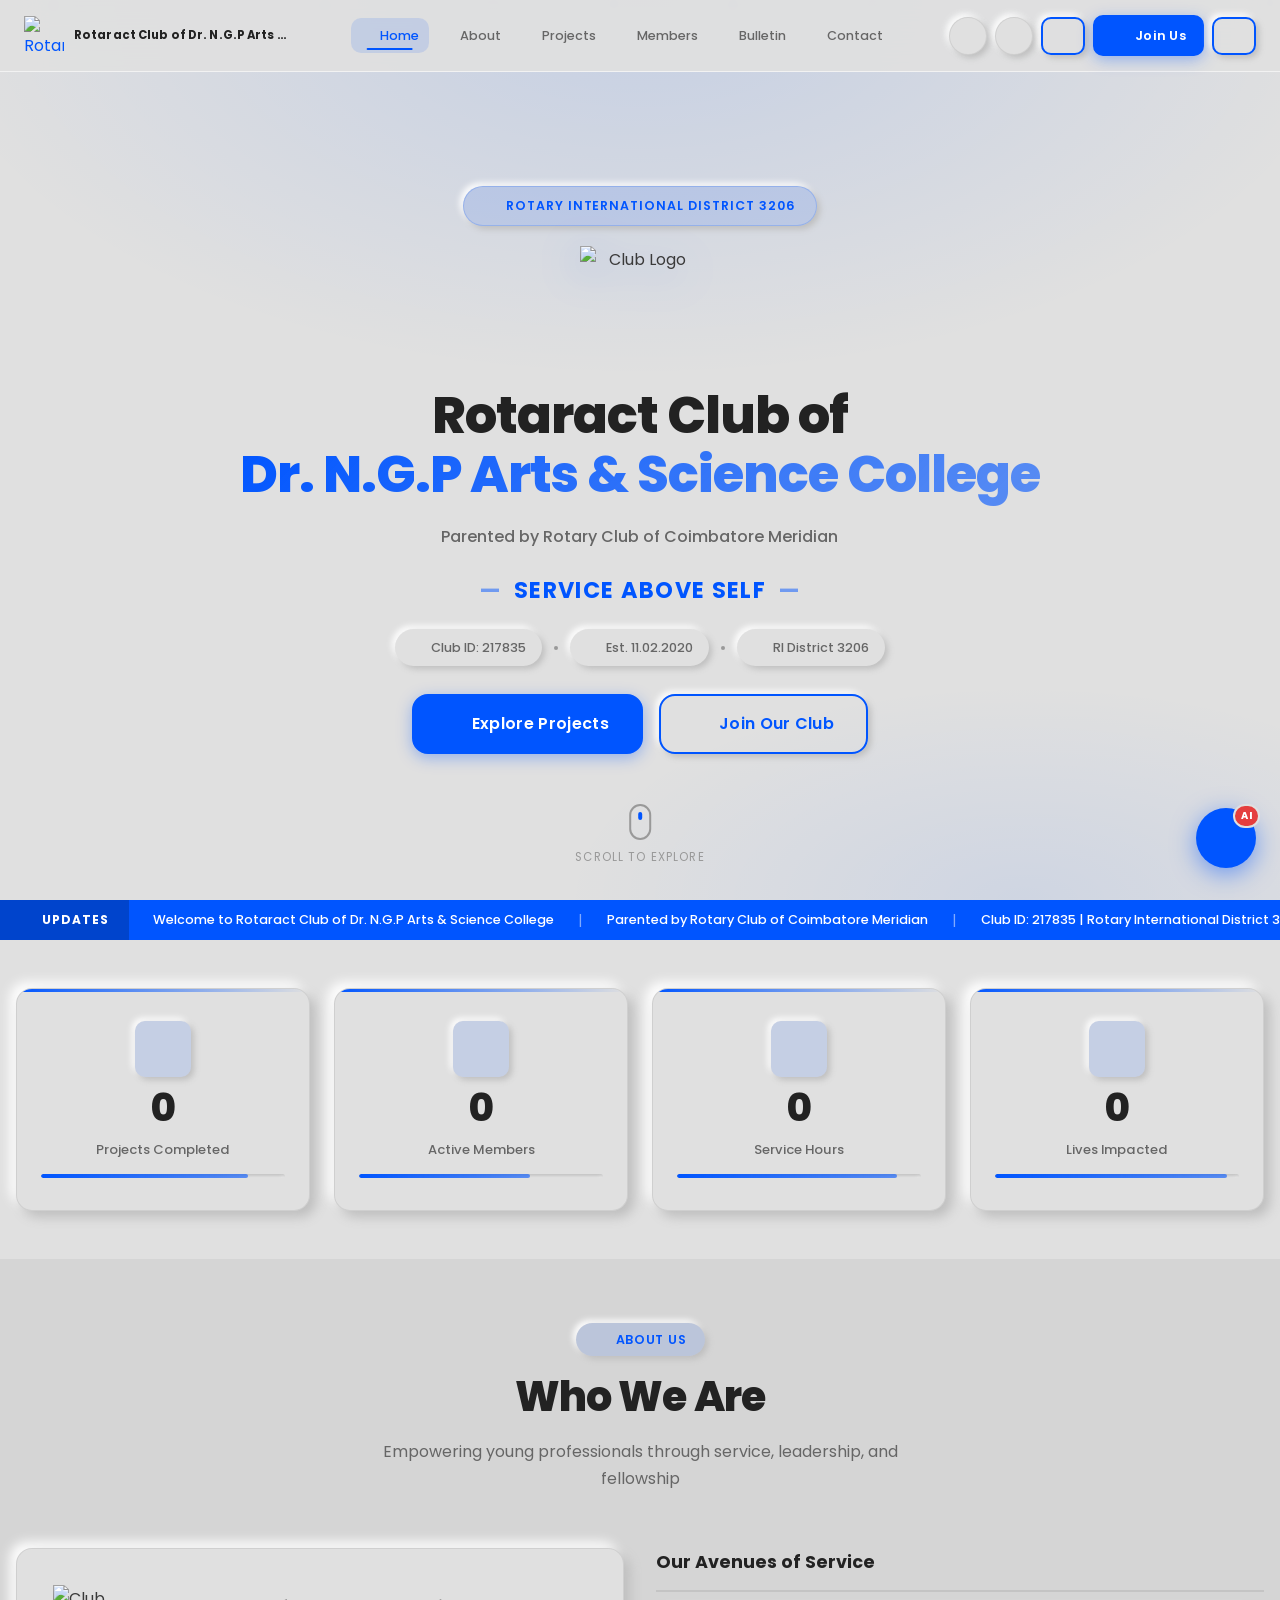
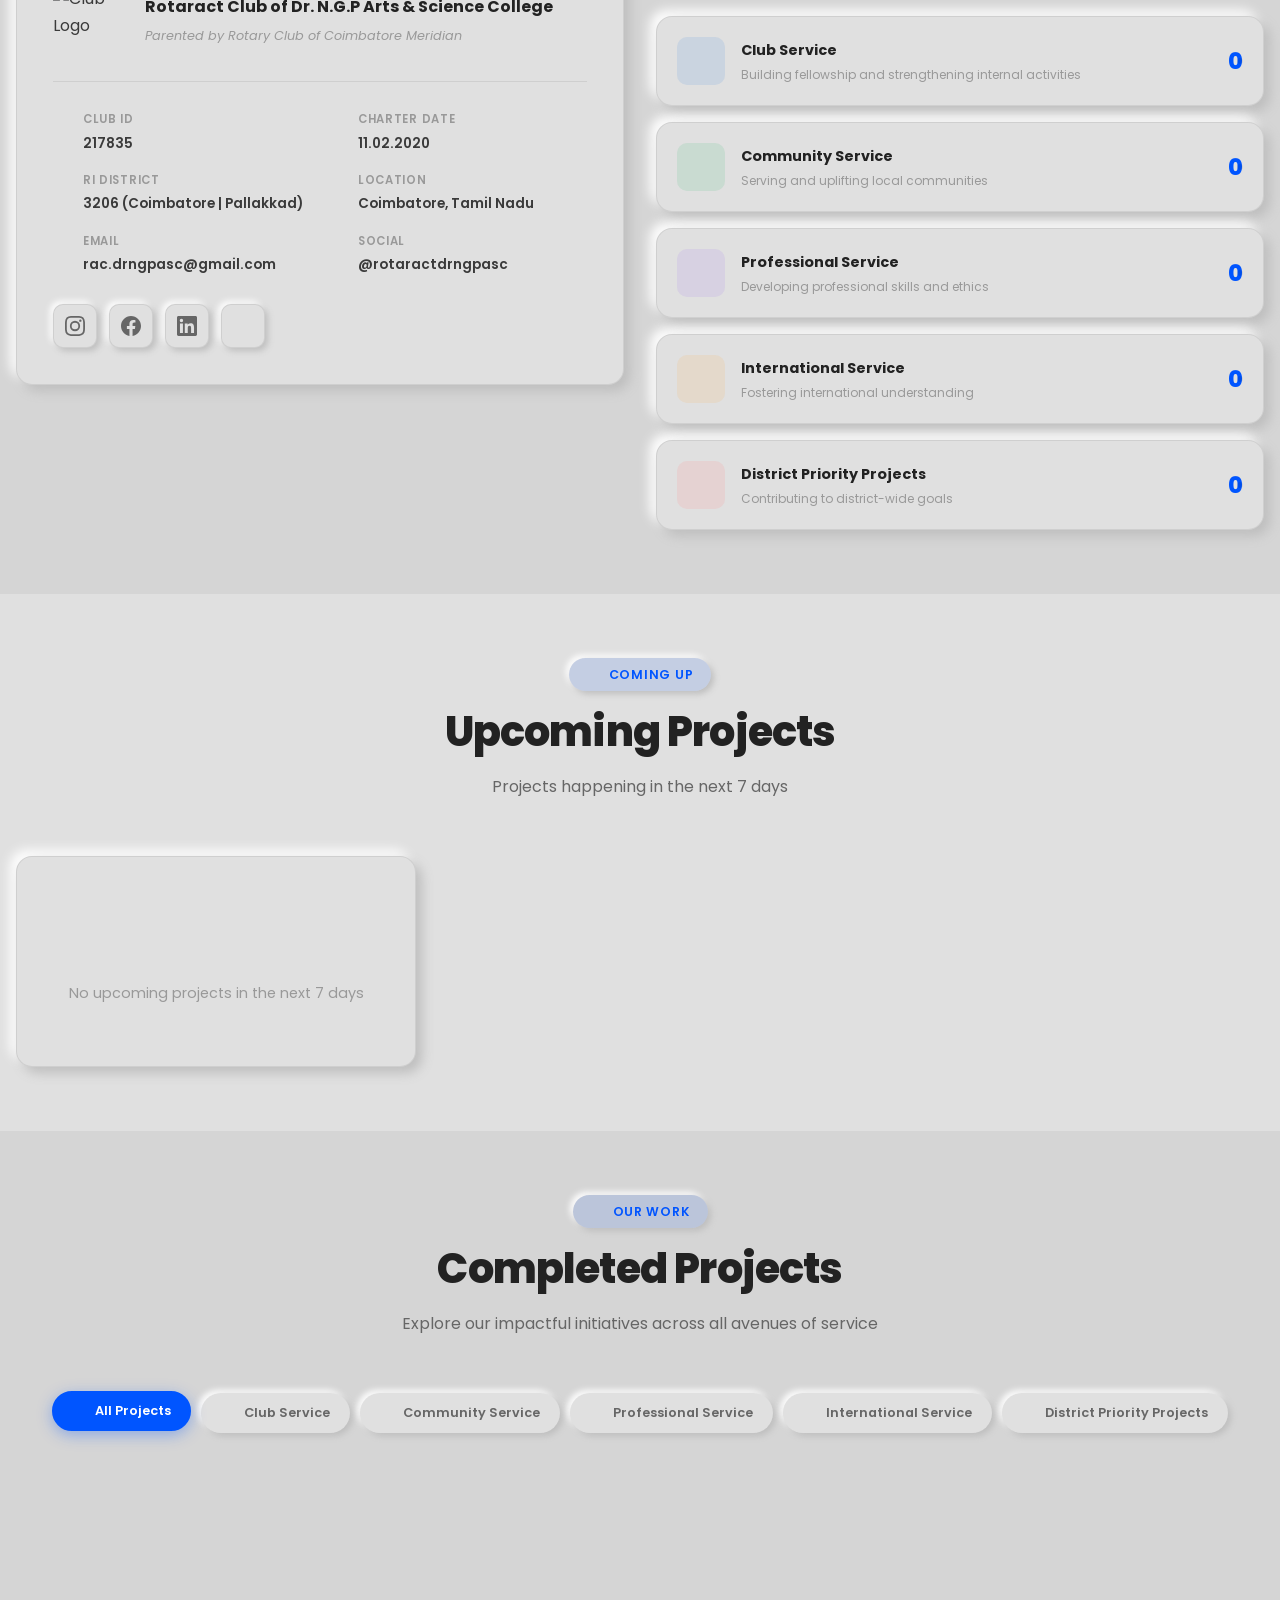
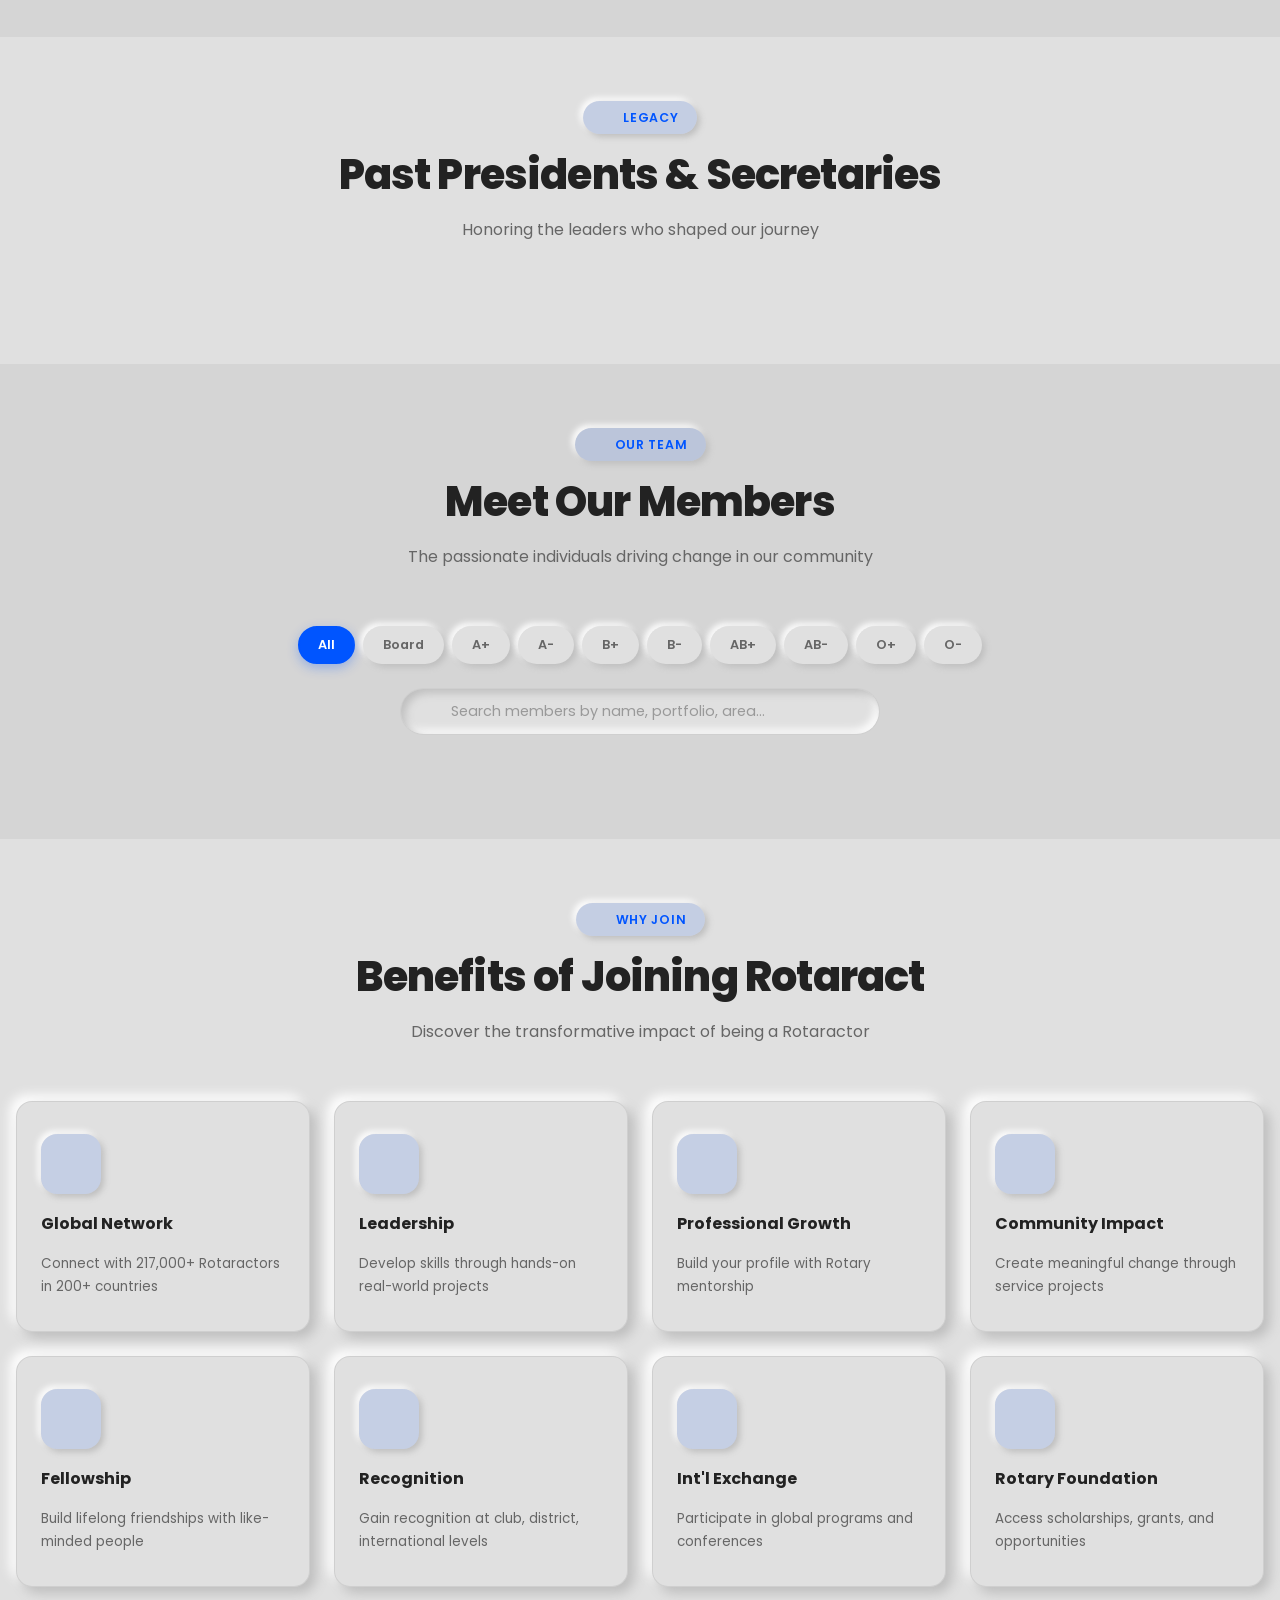
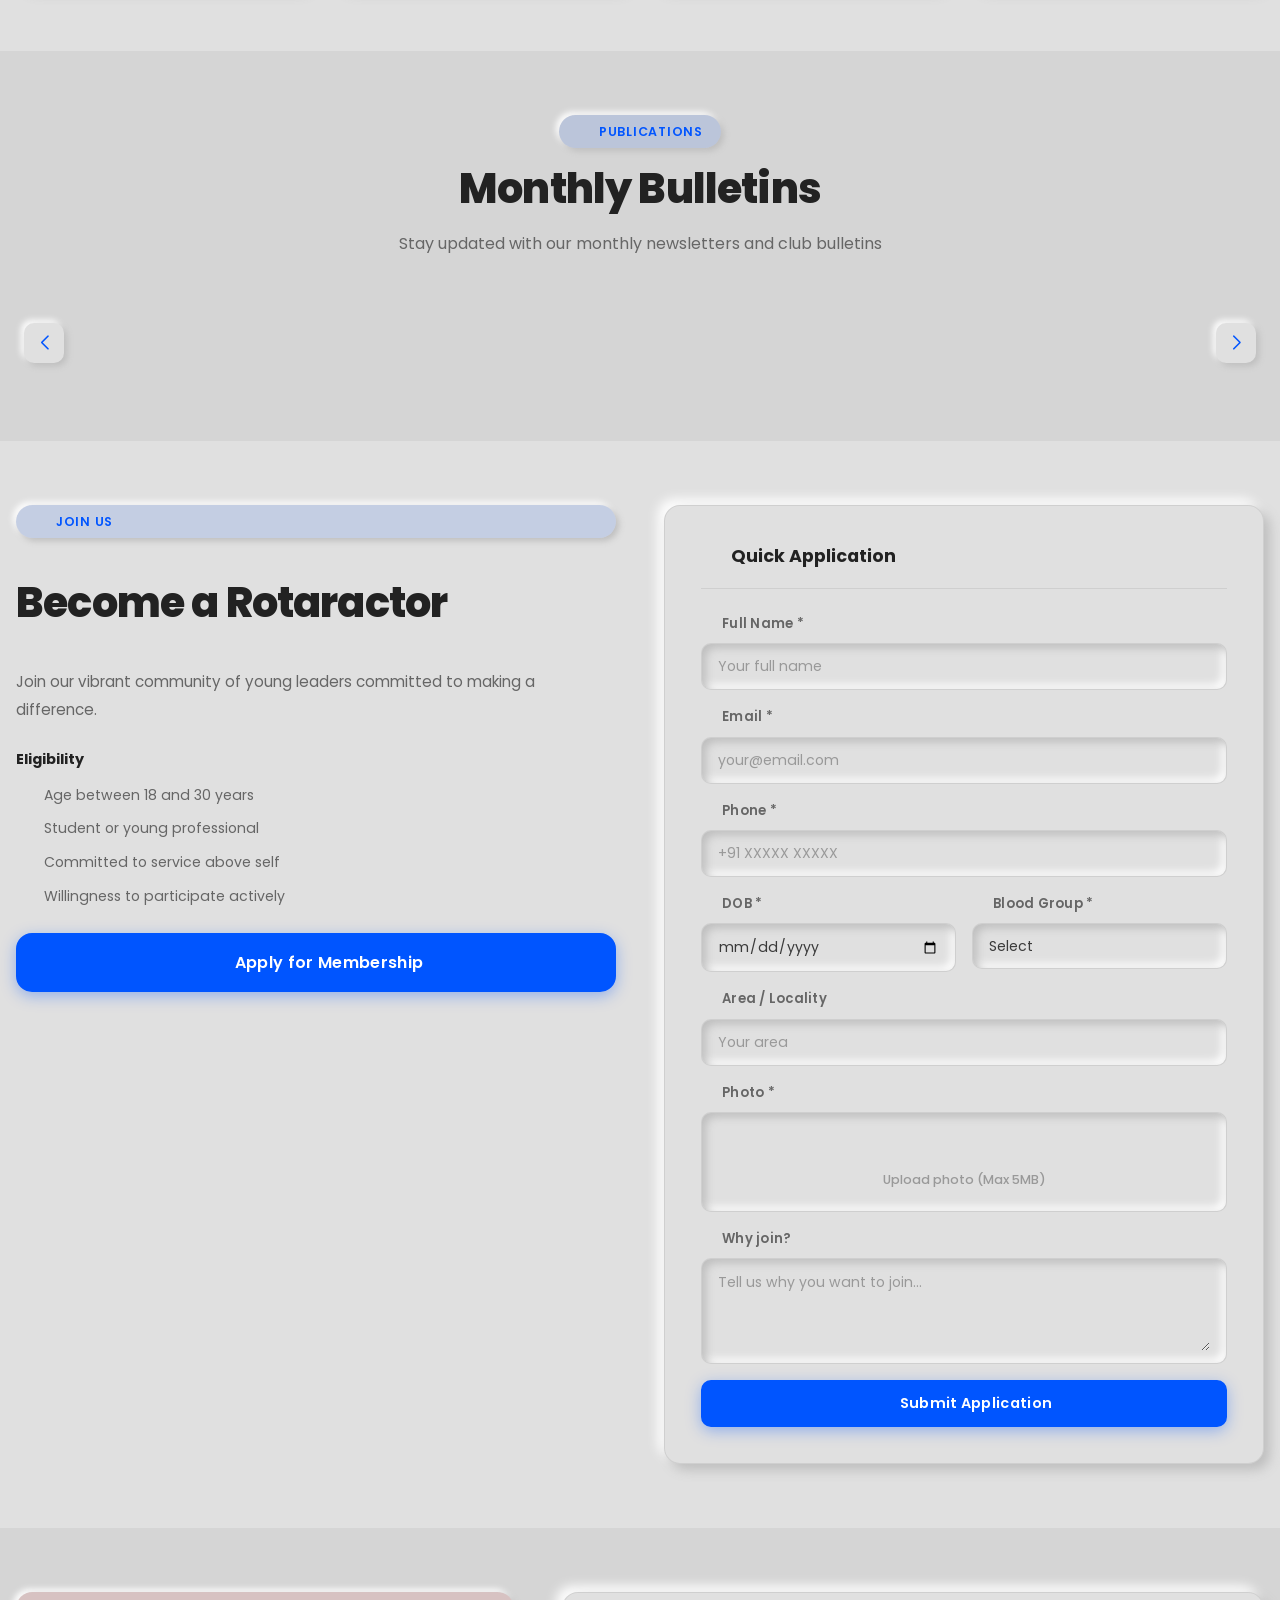
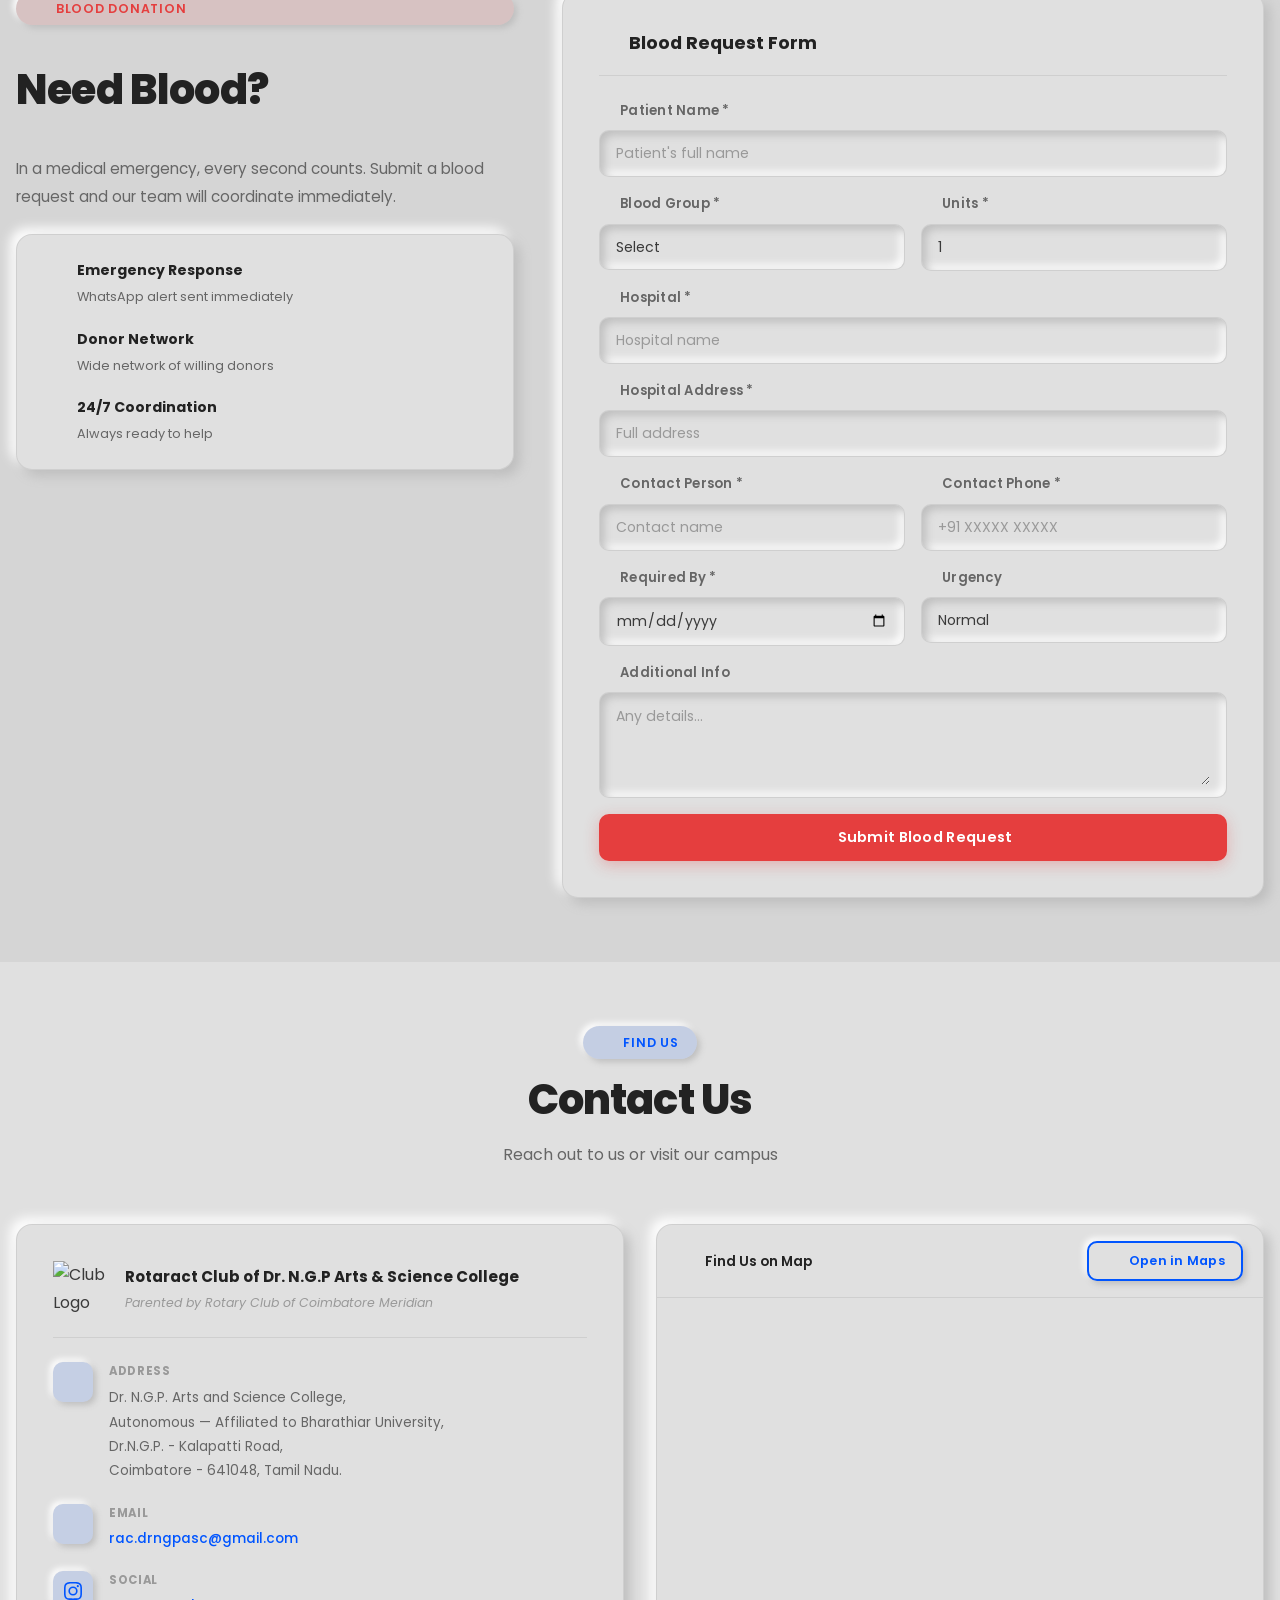
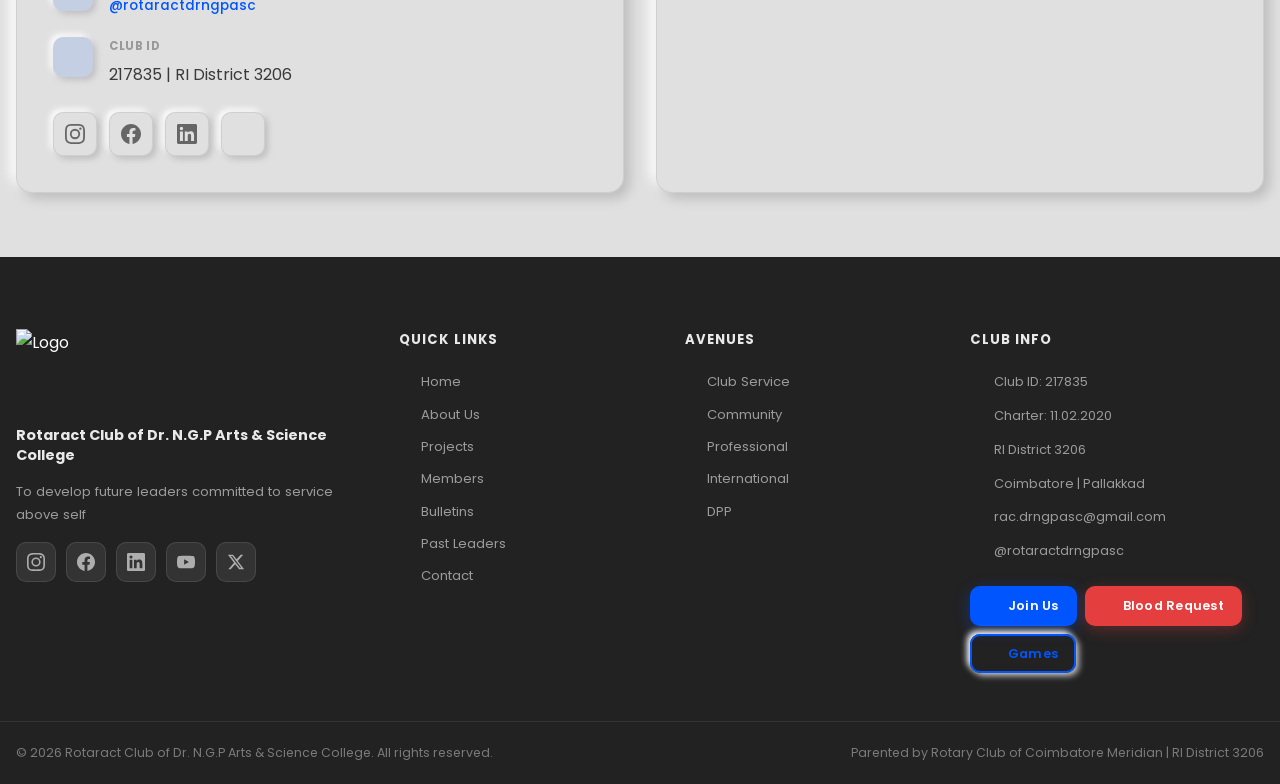
==== commit ffbe7f52: "Update index.html" ====
--- a/index.html
+++ b/index.html
@@ -12,72 +12,399 @@
   <meta property="og:type" content="website" />
   <title>Rotaract Club of Dr. N.G.P Arts & Science College</title>
 
-  <!-- Fonts -->
   <link rel="preconnect" href="https://fonts.googleapis.com" />
   <link rel="preconnect" href="https://fonts.gstatic.com" crossorigin />
   <link href="https://fonts.googleapis.com/css2?family=Poppins:ital,wght@0,100;0,200;0,300;0,400;0,500;0,600;0,700;0,800;0,900;1,400;1,600&display=swap" rel="stylesheet" />
 
-  <!-- Lucide Icons -->
   <script src="https://unpkg.com/lucide@latest/dist/umd/lucide.min.js"></script>
-
-  <!-- Supabase -->
   <script src="https://cdn.jsdelivr.net/npm/@supabase/supabase-js@2/dist/umd/supabase.min.js"></script>
-
-  <!-- FileSaver — needed for treasury statement download -->
   <script src="https://cdnjs.cloudflare.com/ajax/libs/FileSaver.js/2.0.5/FileSaver.min.js"></script>
-
-  <!-- EmailJS -->
   <script src="https://cdn.jsdelivr.net/npm/@emailjs/browser@4/dist/email.min.js"></script>
-
-  <!-- SheetJS for Excel treasury statements -->
   <script src="https://cdn.sheetjs.com/xlsx-0.20.1/package/dist/xlsx.full.min.js"></script>
 
-  <!-- AOS Animation -->
   <link rel="stylesheet" href="https://unpkg.com/aos@2.3.4/dist/aos.css" />
   <script src="https://unpkg.com/aos@2.3.4/dist/aos.js"></script>
 
-  <!-- Swiper -->
   <link rel="stylesheet" href="https://cdn.jsdelivr.net/npm/swiper@11/swiper-bundle.min.css" />
   <script src="https://cdn.jsdelivr.net/npm/swiper@11/swiper-bundle.min.js"></script>
 
-  <!-- Main CSS -->
   <link rel="stylesheet" href="css/styles.css" />
-
-  <!-- Favicon -->
   <link rel="icon" type="image/png" href="https://res.cloudinary.com/qxbjvkq6/image/upload/v1784713317/ngp_logo_colourAsset_2_2x-8_lu8zgf.png" />
 
   <style>
-    /* Social Media SVG Icon Styles */
-    .social-icon-svg {
-      width: 20px;
-      height: 20px;
-      fill: currentColor;
+    /* ============================================================
+       GLOBAL RESET
+    ============================================================ */
+    *, *::before, *::after { box-sizing: border-box; }
+    html { scroll-behavior: smooth; -webkit-text-size-adjust: 100%; }
+    body { overflow-x: hidden; min-width: 320px; font-family: Poppins, sans-serif; }
+    img  { max-width: 100%; height: auto; }
+    .hidden { display: none !important; }
+
+    /* ============================================================
+       SOCIAL SVG ICONS
+    ============================================================ */
+    .social-icon-svg { width:20px; height:20px; fill:currentColor; flex-shrink:0; display:block; }
+    .footer-social-link .social-icon-svg,
+    .contact-icon-wrap  .social-icon-svg { width:18px; height:18px; }
+
+    /* ============================================================
+       NEWSLETTER CARD
+    ============================================================ */
+    .nl-card {
+      display: flex; flex-direction: column;
+      border-radius: 16px; overflow: hidden;
+      height: 100%;
+      background: var(--neu-bg, #f0f0f3);
+      box-shadow: 6px 6px 12px rgba(0,0,0,.08), -6px -6px 12px rgba(255,255,255,.9);
+      transition: transform .3s ease, box-shadow .3s ease;
+    }
+    [data-theme="dark"] .nl-card {
+      box-shadow: 6px 6px 12px rgba(0,0,0,.3), -6px -6px 12px rgba(255,255,255,.04);
+    }
+    .nl-card:hover { transform: translateY(-5px); }
+
+    /* Preview banner */
+    .nl-preview {
+      position: relative; width: 100%; height: 190px;
+      display: flex; flex-direction: column;
+      align-items: center; justify-content: center;
+      gap: 10px; padding: 20px; text-align: center;
+      flex-shrink: 0; overflow: hidden;
+    }
+    .nl-preview-badge {
+      position: absolute; top: 10px; left: 10px;
+      background: rgba(0,0,0,.55); color: #fff;
+      font-size: .58rem; font-weight: 700;
+      letter-spacing: .7px; text-transform: uppercase;
+      padding: 3px 10px; border-radius: 20px;
+      font-family: Poppins, sans-serif;
+    }
+    .nl-preview-icon { opacity: .88; flex-shrink: 0; }
+    .nl-preview-title {
+      color: rgba(255,255,255,.93); font-size: .88rem;
+      font-weight: 600; margin: 0; line-height: 1.3;
+      font-family: Poppins, sans-serif;
+      display: -webkit-box; -webkit-line-clamp: 2;
+      -webkit-box-orient: vertical; overflow: hidden;
+    }
+    .nl-preview-month {
+      color: rgba(255,255,255,.62); font-size: .72rem;
+      margin: 0; font-family: Poppins, sans-serif;
+    }
+
+    /* Card body */
+    .nl-body {
+      padding: 14px; display: flex;
+      flex-direction: column; gap: 6px; flex: 1;
+    }
+    .nl-body-title {
+      margin: 0; font-size: .9rem; font-weight: 700;
+      color: var(--text-primary, #1e293b); line-height: 1.4;
+      font-family: Poppins, sans-serif;
+    }
+    .nl-body-meta {
+      display: flex; align-items: center; gap: 5px;
+      font-size: .72rem; color: var(--text-muted, #64748b);
+      font-family: Poppins, sans-serif;
+    }
+    .nl-body-meta svg { width: 12px; height: 12px; flex-shrink: 0; }
+    .nl-body-desc {
+      margin: 0; font-size: .78rem;
+      color: var(--text-secondary, #475569);
+      line-height: 1.5; flex: 1;
+      display: -webkit-box; -webkit-line-clamp: 2;
+      -webkit-box-orient: vertical; overflow: hidden;
+      font-family: Poppins, sans-serif;
+    }
+
+    /* Card action buttons */
+    .nl-actions {
+      display: flex; gap: 8px;
+      padding: 8px 14px 14px;
+    }
+    .nl-btn {
+      flex: 1; display: inline-flex;
+      align-items: center; justify-content: center;
+      gap: 6px; padding: 9px 12px;
+      border-radius: 8px; font-size: .78rem;
+      font-weight: 600; cursor: pointer;
+      transition: all .2s ease; text-decoration: none;
+      font-family: Poppins, sans-serif;
+      white-space: nowrap; border: none;
+      min-width: 80px;
+    }
+    .nl-btn svg { width: 13px; height: 13px; flex-shrink: 0; }
+    .nl-btn-view  { background: var(--primary, #1e3a8a); color: #fff; }
+    .nl-btn-view:hover { opacity: .85; transform: translateY(-1px); }
+    .nl-btn-open  {
+      background: transparent;
+      color: var(--primary, #1e3a8a);
+      border: 2px solid var(--primary, #1e3a8a) !important;
+    }
+    .nl-btn-open:hover { background: var(--primary, #1e3a8a); color: #fff; }
+    .nl-no-url {
+      font-size: .75rem; color: var(--text-muted, #64748b);
+      text-align: center; width: 100%; padding: 6px 0;
+      font-family: Poppins, sans-serif;
+    }
+
+    /* ============================================================
+       NEWSLETTER SWIPER
+    ============================================================ */
+    .newsletters-swiper { padding: 12px 4px 52px !important; overflow: visible !important; }
+    .newsletters-swiper .swiper-wrapper { align-items: stretch; }
+    .newsletters-swiper .swiper-slide  { height: auto !important; display: flex; width: 300px; }
+    .newsletters-swiper .swiper-slide .nl-card { height: 100%; width: 100%; }
+    .newsletters-pagination { bottom: 8px !important; }
+
+    /* ============================================================
+       NEWSLETTER VIEWER MODAL
+    ============================================================ */
+    #nl-viewer-overlay {
+      position: fixed; inset: 0;
+      background: rgba(0,0,0,.88);
+      z-index: 999999;
+      display: flex; align-items: center; justify-content: center;
+      padding: 12px; backdrop-filter: blur(8px);
+      opacity: 0; pointer-events: none;
+      transition: opacity .3s ease;
+    }
+    #nl-viewer-overlay.active { opacity: 1; pointer-events: all; }
+
+    #nl-viewer-box {
+      background: var(--neu-bg, #f0f0f3);
+      border-radius: 20px; width: 100%;
+      max-width: 940px; max-height: 92vh;
+      display: flex; flex-direction: column;
+      overflow: hidden;
+      box-shadow: 0 32px 80px rgba(0,0,0,.45);
+      transform: scale(.95); transition: transform .3s ease;
+    }
+    #nl-viewer-overlay.active #nl-viewer-box { transform: scale(1); }
+
+    #nl-viewer-head {
+      display: flex; align-items: center; gap: 10px;
+      padding: 14px 18px;
+      border-bottom: 1px solid var(--neu-border, rgba(0,0,0,.08));
       flex-shrink: 0;
-      display: block;
-    }
-    .social-btn .social-icon-svg { width: 20px; height: 20px; }
-    .footer-social-link .social-icon-svg { width: 18px; height: 18px; }
-    .contact-icon-wrap .social-icon-svg { width: 18px; height: 18px; }
+    }
+    #nl-viewer-head h3 {
+      flex: 1; font-size: .95rem; font-weight: 700;
+      color: var(--text-primary, #1e293b); margin: 0;
+      overflow: hidden; text-overflow: ellipsis; white-space: nowrap;
+      font-family: Poppins, sans-serif;
+    }
+    #nl-viewer-btns { display: flex; gap: 8px; flex-shrink: 0; }
+
+    .nlv-btn {
+      display: inline-flex; align-items: center;
+      justify-content: center; gap: 6px;
+      padding: 7px 14px; border-radius: 8px;
+      font-size: .76rem; font-weight: 600;
+      cursor: pointer; text-decoration: none;
+      border: none; transition: all .2s;
+      font-family: Poppins, sans-serif; white-space: nowrap;
+    }
+    .nlv-btn svg { width: 13px; height: 13px; flex-shrink: 0; }
+    .nlv-btn-outline {
+      background: transparent; color: var(--primary, #1e3a8a);
+      border: 2px solid var(--primary, #1e3a8a) !important;
+    }
+    .nlv-btn-outline:hover { background: var(--primary, #1e3a8a); color: #fff; }
+    .nlv-btn-solid { background: var(--primary, #1e3a8a); color: #fff; }
+    .nlv-btn-solid:hover { opacity: .85; }
+
+    #nl-viewer-x {
+      background: none; border: none; cursor: pointer;
+      color: var(--text-secondary, #64748b);
+      width: 36px; height: 36px; border-radius: 8px;
+      display: flex; align-items: center; justify-content: center;
+      flex-shrink: 0; transition: all .2s;
+    }
+    #nl-viewer-x:hover { background: rgba(0,0,0,.08); color: var(--text-primary, #1e293b); }
+    #nl-viewer-x svg { width: 20px; height: 20px; }
+
+    #nl-viewer-content {
+      flex: 1; overflow: hidden; position: relative;
+      background: #1a1a2e; min-height: 440px;
+    }
+    #nl-viewer-content iframe {
+      width: 100%; height: 100%;
+      min-height: 520px; border: none; display: block;
+    }
+
+    .nlv-loader {
+      position: absolute; inset: 0;
+      display: flex; flex-direction: column;
+      align-items: center; justify-content: center;
+      gap: 14px; color: #fff;
+      font-family: Poppins, sans-serif; z-index: 2;
+    }
+    .nlv-loader p { margin: 0; font-size: .88rem; opacity: .7; }
+    .nlv-spin {
+      width: 40px; height: 40px;
+      border: 3px solid rgba(255,255,255,.2);
+      border-top-color: #fff; border-radius: 50%;
+      animation: nlv-spin .8s linear infinite;
+    }
+    @keyframes nlv-spin { to { transform: rotate(360deg); } }
+
+    .nlv-ext {
+      display: flex; flex-direction: column;
+      align-items: center; justify-content: center;
+      gap: 16px; padding: 48px 32px;
+      text-align: center; color: #fff;
+      height: 100%; min-height: 300px;
+    }
+    .nlv-ext svg { opacity: .75; flex-shrink: 0; }
+    .nlv-ext h4 { font-size: 1.1rem; font-weight: 700; margin: 0; color: #fff; font-family: Poppins, sans-serif; }
+    .nlv-ext p  { font-size: .86rem; color: rgba(255,255,255,.7); margin: 0; line-height: 1.6; max-width: 380px; font-family: Poppins, sans-serif; }
+    .nlv-ext-btn {
+      display: inline-flex; align-items: center; gap: 8px;
+      padding: 12px 24px; background: var(--primary, #1e3a8a);
+      color: #fff; border-radius: 10px; text-decoration: none;
+      font-size: .86rem; font-weight: 600;
+      transition: all .2s; font-family: Poppins, sans-serif;
+    }
+    .nlv-ext-btn:hover { opacity: .85; transform: translateY(-1px); }
+    .nlv-ext-btn svg { width: 16px; height: 16px; }
+
+    /* ============================================================
+       FULL RESPONSIVE SYSTEM
+    ============================================================ */
+    .container { width: 100%; max-width: 1280px; margin: 0 auto; padding: 0 16px; }
+    .section { padding: 64px 0; }
+
+    @media (min-width: 1440px) { .container { max-width: 1400px; } }
+
+    @media (max-width: 1023px) {
+      .nav-links            { display: none !important; }
+      .mobile-menu-btn      { display: flex !important; }
+      .stats-grid           { grid-template-columns: repeat(2,1fr) !important; }
+      .about-grid           { grid-template-columns: 1fr !important; }
+      .avenues-grid         { grid-template-columns: 1fr !important; }
+      .projects-grid        { grid-template-columns: repeat(2,1fr) !important; }
+      .members-grid         { grid-template-columns: repeat(3,1fr) !important; }
+      .benefits-grid        { grid-template-columns: repeat(2,1fr) !important; }
+      .join-wrapper         { grid-template-columns: 1fr !important; }
+      .blood-wrapper        { grid-template-columns: 1fr !important; }
+      .contact-grid         { grid-template-columns: 1fr !important; }
+      .footer-grid          { grid-template-columns: repeat(2,1fr) !important; gap: 32px; }
+    }
+
+    @media (max-width: 767px) {
+      .nav-container        { padding: 0 12px; }
+      .nav-club-name        { display: none; }
+      .nav-controls         { gap: 6px; }
+      .nav-join-btn span    { display: none; }
+      .nav-admin-btn        { padding: 8px; }
+      .hero                 { padding: 100px 16px 60px; min-height: 100svh; }
+      .hero-content         { padding: 0 8px; }
+      .hero-logo            { width: 90px !important; height: 90px !important; }
+      .hero-title           { font-size: clamp(1.4rem,5vw,2rem); line-height: 1.3; }
+      .hero-subtitle        { font-size: clamp(.85rem,3vw,1rem); }
+      .hero-tagline         { font-size: clamp(1rem,4vw,1.3rem); }
+      .hero-meta            { flex-wrap: wrap; gap: 8px; justify-content: center; }
+      .hero-meta-divider    { display: none; }
+      .hero-meta-item       { font-size: .78rem; }
+      .hero-cta             { flex-direction: column; align-items: center; gap: 12px; }
+      .hero-cta .btn        { width: 100%; max-width: 280px; justify-content: center; }
+      .section-title        { font-size: clamp(1.4rem,5vw,1.8rem); }
+      .section-subtitle     { font-size: clamp(.85rem,3vw,1rem); }
+      .section              { padding: 48px 0; }
+      .about-card-header    { flex-direction: column; text-align: center; gap: 12px; }
+      .about-details-grid   { grid-template-columns: 1fr !important; }
+      .about-social-links   { justify-content: center; }
+      .avenue-tabs          { overflow-x: auto; -webkit-overflow-scrolling: touch; scrollbar-width: none; padding-bottom: 8px; gap: 8px; flex-wrap: nowrap !important; display: flex; }
+      .avenue-tabs::-webkit-scrollbar { display: none; }
+      .avenue-tab           { white-space: nowrap; flex-shrink: 0; font-size: .78rem; padding: 8px 14px; }
+      .members-grid         { grid-template-columns: repeat(2,1fr) !important; }
+      .members-filter       { overflow-x: auto; -webkit-overflow-scrolling: touch; scrollbar-width: none; flex-wrap: nowrap !important; display: flex; padding-bottom: 8px; gap: 8px; }
+      .members-filter::-webkit-scrollbar { display: none; }
+      .filter-btn           { white-space: nowrap; flex-shrink: 0; font-size: .78rem; padding: 7px 14px; }
+      .form-row             { grid-template-columns: 1fr !important; }
+      .contact-info-header  { flex-direction: column; gap: 12px; text-align: center; }
+      .contact-logo         { margin: 0 auto; }
+      .contact-social       { justify-content: center; }
+      .map-header           { flex-wrap: wrap; gap: 8px; }
+      .map-container        { height: 250px !important; }
+      .upcoming-grid        { grid-template-columns: 1fr !important; }
+      .modal-container      { margin: 8px; max-height: 95vh; border-radius: 16px; }
+      .modal-header         { padding: 14px 16px; }
+      .modal-body           { padding: 16px; }
+      .modal-details-grid   { grid-template-columns: 1fr !important; }
+      .modal-actions        { flex-direction: column; gap: 8px; }
+      .modal-actions .btn   { width: 100%; justify-content: center; }
+      .member-modal-body    { flex-direction: column !important; align-items: center; text-align: center; }
+      #nl-viewer-head       { padding: 10px 12px; }
+      #nl-viewer-head h3    { font-size: .82rem; }
+      .nlv-btn span         { display: none; }
+      .nlv-btn              { padding: 7px 10px; }
+    }
+
+    @media (max-width: 639px) {
+      .projects-grid  { grid-template-columns: 1fr !important; }
+      .benefits-grid  { grid-template-columns: 1fr !important; }
+      .footer-grid    { grid-template-columns: 1fr !important; gap: 28px; }
+      .footer-quick-actions { flex-wrap: wrap; gap: 8px; }
+      .footer-quick-actions .btn { flex: 1; min-width: calc(50% - 4px); justify-content: center; }
+      .footer-bottom-content { flex-direction: column !important; gap: 8px; text-align: center; }
+    }
+
+    @media (max-width: 479px) {
+      .nav-logo-img           { width: 32px !important; height: 32px !important; }
+      .theme-toggle           { width: 36px; height: 36px; }
+      .nav-join-btn           { padding: 6px 10px; }
+      .hero-badge             { font-size: .72rem; padding: 6px 12px; }
+      .hero-logo              { width: 75px !important; height: 75px !important; }
+      .stat-card              { padding: 16px 12px; }
+      .stat-number            { font-size: clamp(1.5rem,6vw,2rem); }
+      .avenue-tab             { font-size: .72rem; padding: 7px 10px; }
+      .members-grid           { gap: 10px; }
+      .member-card            { padding: 12px 8px; }
+      .member-card-photo      { width: 72px !important; height: 72px !important; }
+      .member-card-name       { font-size: .78rem; }
+      .member-card-portfolio  { font-size: .7rem; }
+      .section-title          { font-size: clamp(1.2rem,5vw,1.5rem); }
+      .section                { padding: 36px 0; }
+      .container              { padding: 0 12px; }
+      .ticker-label span      { display: none; }
+      .back-to-top            { bottom: 80px; right: 12px; width: 40px; height: 40px; }
+      .footer-social          { flex-wrap: wrap; justify-content: center; }
+      .footer-copy, .footer-rotary { font-size: .75rem; }
+      .modal-overlay          { padding: 8px; }
+      .modal-title            { font-size: 1rem; }
+      .chatbot-window         { left: 10px !important; right: 10px !important; bottom: 68px !important; width: auto !important; max-width: none !important; border-radius: 16px; }
+      #nl-viewer-box          { border-radius: 14px; max-height: 96vh; }
+      .nl-actions             { flex-direction: column; }
+      .nl-btn                 { width: 100%; min-width: unset; }
+    }
+
+    @media (max-width: 359px) {
+      .container    { padding: 0 10px; }
+      .hero-title   { font-size: 1.2rem; }
+      .hero-logo    { width: 64px !important; height: 64px !important; }
+      .members-grid { grid-template-columns: 1fr !important; }
+      .stats-grid   { grid-template-columns: 1fr 1fr !important; gap: 8px; }
+    }
+
+    @media (min-width: 768px) and (max-width: 1023px) {
+      .hero-content { max-width: 680px; margin: 0 auto; }
+      .newsletters-swiper .swiper-slide { width: 280px; }
+    }
   </style>
 </head>
 
 <body>
 
 <!-- ============================================================
-     LOADING SCREEN — SINGLE LINE
+     LOADING SCREEN
 ============================================================ -->
 <div id="loading-screen" class="loading-screen">
   <div class="loading-content">
-    <img
-      src="https://res.cloudinary.com/qxbjvkq6/image/upload/v1784713317/ngp_logo_colourAsset_2_2x-8_lu8zgf.png"
-      alt="Rotaract Logo"
-      class="loading-logo"
-    />
-    <div class="loading-single-line">
-      <div class="loading-line-track">
-        <div class="loading-line-fill"></div>
-      </div>
-    </div>
+    <img src="https://res.cloudinary.com/qxbjvkq6/image/upload/v1784713317/ngp_logo_colourAsset_2_2x-8_lu8zgf.png" alt="Rotaract Logo" class="loading-logo" />
+    <div class="loading-single-line"><div class="loading-line-track"><div class="loading-line-fill"></div></div></div>
     <p class="loading-text">Rotaract Club of Dr. N.G.P Arts &amp; Science College</p>
   </div>
 </div>
@@ -87,178 +414,81 @@
 ============================================================ -->
 <nav class="navbar" id="navbar">
   <div class="nav-container">
-
-    <!-- Logo -->
     <a href="#home" class="nav-logo" id="nav-logo-link">
-      <img
-        src="https://res.cloudinary.com/qxbjvkq6/image/upload/v1784713317/ngp_logo_colourAsset_2_2x-8_lu8zgf.png"
-        alt="Rotaract Club Logo"
-        class="nav-logo-img"
-        id="nav-logo-img"
-      />
+      <img src="https://res.cloudinary.com/qxbjvkq6/image/upload/v1784713317/ngp_logo_colourAsset_2_2x-8_lu8zgf.png" alt="Rotaract Club Logo" class="nav-logo-img" id="nav-logo-img" />
       <div class="nav-logo-text">
-        <span class="nav-club-name" id="nav-club-name">
-          Rotaract Club of Dr. N.G.P Arts &amp; Science College
-        </span>
+        <span class="nav-club-name" id="nav-club-name">Rotaract Club of Dr. N.G.P Arts &amp; Science College</span>
       </div>
     </a>
-
-    <!-- Desktop Nav Links -->
     <ul class="nav-links" id="nav-links">
-      <li><a href="#home" class="nav-link active" data-section="home">
-        <i data-lucide="home" class="nav-icon"></i> Home
-      </a></li>
-      <li><a href="#about" class="nav-link" data-section="about">
-        <i data-lucide="info" class="nav-icon"></i> About
-      </a></li>
-      <li><a href="#projects" class="nav-link" data-section="projects">
-        <i data-lucide="calendar-check" class="nav-icon"></i> Projects
-      </a></li>
-      <li><a href="#members" class="nav-link" data-section="members">
-        <i data-lucide="users" class="nav-icon"></i> Members
-      </a></li>
-      <li><a href="#newsletters" class="nav-link" data-section="newsletters">
-        <i data-lucide="newspaper" class="nav-icon"></i> Bulletin
-      </a></li>
-      <li><a href="#contact" class="nav-link" data-section="contact">
-        <i data-lucide="map-pin" class="nav-icon"></i> Contact
-      </a></li>
+      <li><a href="#home"        class="nav-link active" data-section="home">       <i data-lucide="home"           class="nav-icon"></i> Home</a></li>
+      <li><a href="#about"       class="nav-link"        data-section="about">      <i data-lucide="info"           class="nav-icon"></i> About</a></li>
+      <li><a href="#projects"    class="nav-link"        data-section="projects">   <i data-lucide="calendar-check" class="nav-icon"></i> Projects</a></li>
+      <li><a href="#members"     class="nav-link"        data-section="members">    <i data-lucide="users"          class="nav-icon"></i> Members</a></li>
+      <li><a href="#newsletters" class="nav-link"        data-section="newsletters"><i data-lucide="newspaper"      class="nav-icon"></i> Bulletin</a></li>
+      <li><a href="#contact"     class="nav-link"        data-section="contact">    <i data-lucide="map-pin"        class="nav-icon"></i> Contact</a></li>
     </ul>
-
-    <!-- Right Controls -->
     <div class="nav-controls">
-      <button class="theme-toggle neu-btn" id="theme-toggle" aria-label="Toggle theme" title="Toggle Light/Dark Mode">
-        <i data-lucide="sun" class="theme-icon" id="theme-icon-light"></i>
+      <button class="theme-toggle neu-btn" id="theme-toggle" aria-label="Toggle theme">
+        <i data-lucide="sun"  class="theme-icon"        id="theme-icon-light"></i>
         <i data-lucide="moon" class="theme-icon hidden" id="theme-icon-dark"></i>
       </button>
-      <a href="pages/games.html" class="btn btn-outline nav-admin-btn" target="_blank" title="Play Games">
-        <i data-lucide="gamepad-2"></i>
-      </a>
-      <a href="#join" class="btn btn-primary nav-join-btn">
-        <i data-lucide="user-plus"></i>
-        <span>Join Us</span>
-      </a>
-      <a href="pages/admin.html" class="btn btn-outline nav-admin-btn" title="Admin Login">
-        <i data-lucide="shield-check"></i>
-      </a>
+      <a href="pages/games.html" class="btn btn-outline nav-admin-btn" target="_blank" title="Games"><i data-lucide="gamepad-2"></i></a>
+      <a href="#join" class="btn btn-primary nav-join-btn"><i data-lucide="user-plus"></i><span>Join Us</span></a>
+      <a href="pages/admin.html" class="btn btn-outline nav-admin-btn" title="Admin"><i data-lucide="shield-check"></i></a>
       <button class="mobile-menu-btn" id="mobile-menu-btn" aria-label="Toggle Menu">
-        <span class="hamburger-line"></span>
-        <span class="hamburger-line"></span>
-        <span class="hamburger-line"></span>
+        <span class="hamburger-line"></span><span class="hamburger-line"></span><span class="hamburger-line"></span>
       </button>
     </div>
   </div>
-
-  <!-- Mobile Menu -->
   <div class="mobile-menu" id="mobile-menu">
     <ul class="mobile-nav-links">
-      <li><a href="#home" class="mobile-nav-link" data-section="home">
-        <i data-lucide="home"></i> Home
-      </a></li>
-      <li><a href="#about" class="mobile-nav-link" data-section="about">
-        <i data-lucide="info"></i> About
-      </a></li>
-      <li><a href="#projects" class="mobile-nav-link" data-section="projects">
-        <i data-lucide="calendar-check"></i> Projects
-      </a></li>
-      <li><a href="#members" class="mobile-nav-link" data-section="members">
-        <i data-lucide="users"></i> Members
-      </a></li>
-      <li><a href="#newsletters" class="mobile-nav-link" data-section="newsletters">
-        <i data-lucide="newspaper"></i> Bulletin
-      </a></li>
-      <li><a href="#contact" class="mobile-nav-link" data-section="contact">
-        <i data-lucide="map-pin"></i> Contact
-      </a></li>
-      <li><a href="pages/games.html" class="mobile-nav-link" target="_blank">
-        <i data-lucide="gamepad-2"></i> Games
-      </a></li>
-      <li><a href="#join" class="mobile-nav-link mobile-join">
-        <i data-lucide="user-plus"></i> Join Us
-      </a></li>
-      <li><a href="pages/admin.html" class="mobile-nav-link">
-        <i data-lucide="shield-check"></i> Admin
-      </a></li>
+      <li><a href="#home"        class="mobile-nav-link" data-section="home">       <i data-lucide="home"></i> Home</a></li>
+      <li><a href="#about"       class="mobile-nav-link" data-section="about">      <i data-lucide="info"></i> About</a></li>
+      <li><a href="#projects"    class="mobile-nav-link" data-section="projects">   <i data-lucide="calendar-check"></i> Projects</a></li>
+      <li><a href="#members"     class="mobile-nav-link" data-section="members">    <i data-lucide="users"></i> Members</a></li>
+      <li><a href="#newsletters" class="mobile-nav-link" data-section="newsletters"><i data-lucide="newspaper"></i> Bulletin</a></li>
+      <li><a href="#contact"     class="mobile-nav-link" data-section="contact">    <i data-lucide="map-pin"></i> Contact</a></li>
+      <li><a href="pages/games.html" class="mobile-nav-link" target="_blank">       <i data-lucide="gamepad-2"></i> Games</a></li>
+      <li><a href="#join"        class="mobile-nav-link mobile-join">               <i data-lucide="user-plus"></i> Join Us</a></li>
+      <li><a href="pages/admin.html" class="mobile-nav-link">                       <i data-lucide="shield-check"></i> Admin</a></li>
     </ul>
   </div>
 </nav>
 
 <!-- ============================================================
-     HERO SECTION
+     HERO
 ============================================================ -->
 <section class="hero" id="home">
-  <div class="hero-bg">
-    <div class="hero-gradient"></div>
-    <div class="hero-particles" id="hero-particles"></div>
-  </div>
-
+  <div class="hero-bg"><div class="hero-gradient"></div><div class="hero-particles" id="hero-particles"></div></div>
   <div class="hero-content" data-aos="fade-up" data-aos-duration="1000">
-    <div class="hero-badge">
-      <i data-lucide="award"></i>
-      <span>Rotary International District 3206</span>
-    </div>
-
-    <img
-      src="https://res.cloudinary.com/qxbjvkq6/image/upload/v1784713317/ngp_logo_colourAsset_2_2x-8_lu8zgf.png"
-      alt="Club Logo"
-      class="hero-logo"
-      id="hero-logo"
-    />
-
+    <div class="hero-badge"><i data-lucide="award"></i><span>Rotary International District 3206</span></div>
+    <img src="https://res.cloudinary.com/qxbjvkq6/image/upload/v1784713317/ngp_logo_colourAsset_2_2x-8_lu8zgf.png" alt="Club Logo" class="hero-logo" id="hero-logo" />
     <h1 class="hero-title" id="hero-club-name">
-      Rotaract Club of<br />
-      <span class="hero-title-accent">Dr. N.G.P Arts &amp; Science College</span>
+      Rotaract Club of<br /><span class="hero-title-accent">Dr. N.G.P Arts &amp; Science College</span>
     </h1>
-
-    <p class="hero-subtitle" id="hero-subtitle">
-      Parented by Rotary Club of Coimbatore Meridian
-    </p>
-
-    <p class="hero-tagline" id="hero-tagline">Service Above Self</p>
-
+    <p class="hero-subtitle" id="hero-subtitle">Parented by Rotary Club of Coimbatore Meridian</p>
+    <p class="hero-tagline"  id="hero-tagline">Service Above Self</p>
     <div class="hero-meta">
-      <div class="hero-meta-item">
-        <i data-lucide="hash"></i>
-        <span>Club ID: 217835</span>
-      </div>
+      <div class="hero-meta-item"><i data-lucide="hash"></i><span>Club ID: 217835</span></div>
       <div class="hero-meta-divider"></div>
-      <div class="hero-meta-item">
-        <i data-lucide="calendar"></i>
-        <span>Est. 11.02.2020</span>
-      </div>
+      <div class="hero-meta-item"><i data-lucide="calendar"></i><span>Est. 11.02.2020</span></div>
       <div class="hero-meta-divider"></div>
-      <div class="hero-meta-item">
-        <i data-lucide="globe"></i>
-        <span>RI District 3206</span>
-      </div>
-    </div>
-
+      <div class="hero-meta-item"><i data-lucide="globe"></i><span>RI District 3206</span></div>
+    </div>
     <div class="hero-cta">
-      <a href="#projects" class="btn btn-primary btn-lg">
-        <i data-lucide="calendar-check"></i>
-        <span>Explore Projects</span>
-      </a>
-      <a href="#join" class="btn btn-outline btn-lg hero-join-btn">
-        <i data-lucide="user-plus"></i>
-        <span>Join Our Club</span>
-      </a>
-    </div>
-  </div>
-
-  <div class="hero-scroll-indicator">
-    <div class="scroll-mouse"><div class="scroll-wheel"></div></div>
-    <span>Scroll to explore</span>
-  </div>
+      <a href="#projects" class="btn btn-primary btn-lg"><i data-lucide="calendar-check"></i><span>Explore Projects</span></a>
+      <a href="#join"     class="btn btn-outline btn-lg hero-join-btn"><i data-lucide="user-plus"></i><span>Join Our Club</span></a>
+    </div>
+  </div>
+  <div class="hero-scroll-indicator"><div class="scroll-mouse"><div class="scroll-wheel"></div></div><span>Scroll to explore</span></div>
 </section>
 
 <!-- ============================================================
-     TICKER BAR
+     TICKER
 ============================================================ -->
 <div class="ticker-bar" id="ticker-bar">
-  <div class="ticker-label">
-    <i data-lucide="megaphone"></i>
-    <span>Updates</span>
-  </div>
+  <div class="ticker-label"><i data-lucide="megaphone"></i><span>Updates</span></div>
   <div class="ticker-track">
     <div class="ticker-content" id="ticker-content">
       <span class="ticker-item">Welcome to Rotaract Club of Dr. N.G.P Arts &amp; Science College</span>
@@ -275,41 +505,21 @@
 </div>
 
 <!-- ============================================================
-     STATISTICS SECTION
+     STATISTICS
 ============================================================ -->
 <section class="stats-section" id="stats">
   <div class="container">
     <div class="stats-grid" id="stats-grid">
-      <div class="stat-card neu-card" data-aos="fade-up" data-aos-delay="0">
-        <div class="stat-icon-wrap"><i data-lucide="folder-check" class="stat-icon"></i></div>
-        <div class="stat-number" data-target="0" id="stat-projects">0</div>
-        <div class="stat-label">Projects Completed</div>
-        <div class="stat-bar"><div class="stat-bar-fill" style="--fill:85%"></div></div>
-      </div>
-      <div class="stat-card neu-card" data-aos="fade-up" data-aos-delay="100">
-        <div class="stat-icon-wrap"><i data-lucide="users" class="stat-icon"></i></div>
-        <div class="stat-number" data-target="0" id="stat-members">0</div>
-        <div class="stat-label">Active Members</div>
-        <div class="stat-bar"><div class="stat-bar-fill" style="--fill:70%"></div></div>
-      </div>
-      <div class="stat-card neu-card" data-aos="fade-up" data-aos-delay="200">
-        <div class="stat-icon-wrap"><i data-lucide="clock" class="stat-icon"></i></div>
-        <div class="stat-number" data-target="0" id="stat-hours">0</div>
-        <div class="stat-label">Service Hours</div>
-        <div class="stat-bar"><div class="stat-bar-fill" style="--fill:90%"></div></div>
-      </div>
-      <div class="stat-card neu-card" data-aos="fade-up" data-aos-delay="300">
-        <div class="stat-icon-wrap"><i data-lucide="heart" class="stat-icon"></i></div>
-        <div class="stat-number" data-target="0" id="stat-lives">0</div>
-        <div class="stat-label">Lives Impacted</div>
-        <div class="stat-bar"><div class="stat-bar-fill" style="--fill:95%"></div></div>
-      </div>
+      <div class="stat-card neu-card" data-aos="fade-up" data-aos-delay="0">  <div class="stat-icon-wrap"><i data-lucide="folder-check" class="stat-icon"></i></div><div class="stat-number" data-target="0" id="stat-projects">0</div><div class="stat-label">Projects Completed</div><div class="stat-bar"><div class="stat-bar-fill" style="--fill:85%"></div></div></div>
+      <div class="stat-card neu-card" data-aos="fade-up" data-aos-delay="100"><div class="stat-icon-wrap"><i data-lucide="users"        class="stat-icon"></i></div><div class="stat-number" data-target="0" id="stat-members">0</div> <div class="stat-label">Active Members</div>    <div class="stat-bar"><div class="stat-bar-fill" style="--fill:70%"></div></div></div>
+      <div class="stat-card neu-card" data-aos="fade-up" data-aos-delay="200"><div class="stat-icon-wrap"><i data-lucide="clock"        class="stat-icon"></i></div><div class="stat-number" data-target="0" id="stat-hours">0</div>  <div class="stat-label">Service Hours</div>     <div class="stat-bar"><div class="stat-bar-fill" style="--fill:90%"></div></div></div>
+      <div class="stat-card neu-card" data-aos="fade-up" data-aos-delay="300"><div class="stat-icon-wrap"><i data-lucide="heart"        class="stat-icon"></i></div><div class="stat-number" data-target="0" id="stat-lives">0</div>  <div class="stat-label">Lives Impacted</div>    <div class="stat-bar"><div class="stat-bar-fill" style="--fill:95%"></div></div></div>
     </div>
   </div>
 </section>
 
 <!-- ============================================================
-     ABOUT SECTION
+     ABOUT
 ============================================================ -->
 <section class="section about-section" id="about">
   <div class="container">
@@ -318,147 +528,60 @@
       <h2 class="section-title">Who We Are</h2>
       <p class="section-subtitle">Empowering young professionals through service, leadership, and fellowship</p>
     </div>
-
     <div class="about-grid">
-      <!-- About Main Card -->
       <div class="about-main-card neu-card" data-aos="fade-right">
         <div class="about-card-header">
-          <img
-            src="https://res.cloudinary.com/qxbjvkq6/image/upload/v1784713317/ngp_logo_colourAsset_2_2x-8_lu8zgf.png"
-            alt="Club Logo"
-            class="about-logo"
-          />
+          <img src="https://res.cloudinary.com/qxbjvkq6/image/upload/v1784713317/ngp_logo_colourAsset_2_2x-8_lu8zgf.png" alt="Club Logo" class="about-logo" />
           <div>
-            <h3 class="about-club-title" id="about-club-name">
-              Rotaract Club of Dr. N.G.P Arts &amp; Science College
-            </h3>
+            <h3 class="about-club-title" id="about-club-name">Rotaract Club of Dr. N.G.P Arts &amp; Science College</h3>
             <p class="about-parent">Parented by Rotary Club of Coimbatore Meridian</p>
           </div>
         </div>
-
         <div class="about-details-grid">
-          <div class="about-detail-item">
-            <i data-lucide="hash"></i>
-            <div>
-              <span class="detail-label">Club ID</span>
-              <span class="detail-value" id="about-club-id">217835</span>
-            </div>
-          </div>
-          <div class="about-detail-item">
-            <i data-lucide="calendar"></i>
-            <div>
-              <span class="detail-label">Charter Date</span>
-              <span class="detail-value" id="about-charter">11.02.2020</span>
-            </div>
-          </div>
-          <div class="about-detail-item">
-            <i data-lucide="globe"></i>
-            <div>
-              <span class="detail-label">RI District</span>
-              <span class="detail-value">3206 (Coimbatore | Pallakkad)</span>
-            </div>
-          </div>
-          <div class="about-detail-item">
-            <i data-lucide="map-pin"></i>
-            <div>
-              <span class="detail-label">Location</span>
-              <span class="detail-value">Coimbatore, Tamil Nadu</span>
-            </div>
-          </div>
-          <div class="about-detail-item">
-            <i data-lucide="mail"></i>
-            <div>
-              <span class="detail-label">Email</span>
-              <span class="detail-value" id="about-email">rac.drngpasc@gmail.com</span>
-            </div>
-          </div>
-          <div class="about-detail-item">
-            <i data-lucide="at-sign"></i>
-            <div>
-              <span class="detail-label">Social Media</span>
-              <span class="detail-value" id="about-social">@rotaractdrngpasc</span>
-            </div>
-          </div>
+          <div class="about-detail-item"><i data-lucide="hash"></i>    <div><span class="detail-label">Club ID</span>      <span class="detail-value" id="about-club-id">217835</span></div></div>
+          <div class="about-detail-item"><i data-lucide="calendar"></i><div><span class="detail-label">Charter Date</span> <span class="detail-value" id="about-charter">11.02.2020</span></div></div>
+          <div class="about-detail-item"><i data-lucide="globe"></i>   <div><span class="detail-label">RI District</span>  <span class="detail-value">3206 (Coimbatore | Pallakkad)</span></div></div>
+          <div class="about-detail-item"><i data-lucide="map-pin"></i> <div><span class="detail-label">Location</span>     <span class="detail-value">Coimbatore, Tamil Nadu</span></div></div>
+          <div class="about-detail-item"><i data-lucide="mail"></i>    <div><span class="detail-label">Email</span>         <span class="detail-value" id="about-email">rac.drngpasc@gmail.com</span></div></div>
+          <div class="about-detail-item"><i data-lucide="at-sign"></i> <div><span class="detail-label">Social</span>       <span class="detail-value" id="about-social">@rotaractdrngpasc</span></div></div>
         </div>
-
         <div class="about-social-links">
-          <a href="https://instagram.com/rotaractdrngpasc" target="_blank" rel="noopener noreferrer" class="social-btn neu-btn" title="Instagram">
-            <svg class="social-icon-svg" viewBox="0 0 24 24" xmlns="http://www.w3.org/2000/svg">
-              <path d="M12 2.163c3.204 0 3.584.012 4.85.07 3.252.148 4.771 1.691 4.919 4.919.058 1.265.069 1.645.069 4.849 0 3.205-.012 3.584-.069 4.849-.149 3.225-1.664 4.771-4.919 4.919-1.266.058-1.644.07-4.85.07-3.204 0-3.584-.012-4.849-.07-3.26-.149-4.771-1.699-4.919-4.92-.058-1.265-.07-1.644-.07-4.849 0-3.204.013-3.583.07-4.849.149-3.227 1.664-4.771 4.919-4.919 1.266-.057 1.645-.069 4.849-.069zM12 0C8.741 0 8.333.014 7.053.072 2.695.272.273 2.69.073 7.052.014 8.333 0 8.741 0 12c0 3.259.014 3.668.072 4.948.2 4.358 2.618 6.78 6.98 6.98C8.333 23.986 8.741 24 12 24c3.259 0 3.668-.014 4.948-.072 4.354-.2 6.782-2.618 6.979-6.98.059-1.28.073-1.689.073-4.948 0-3.259-.014-3.667-.072-4.947-.196-4.354-2.617-6.78-6.979-6.98C15.668.014 15.259 0 12 0zm0 5.838a6.162 6.162 0 100 12.324 6.162 6.162 0 000-12.324zM12 16a4 4 0 110-8 4 4 0 010 8zm6.406-11.845a1.44 1.44 0 100 2.881 1.44 1.44 0 000-2.881z"/>
-            </svg>
-          </a>
-          <a href="https://facebook.com/rotaractdrngpasc" target="_blank" rel="noopener noreferrer" class="social-btn neu-btn" title="Facebook">
-            <svg class="social-icon-svg" viewBox="0 0 24 24" xmlns="http://www.w3.org/2000/svg">
-              <path d="M24 12.073c0-6.627-5.373-12-12-12s-12 5.373-12 12c0 5.99 4.388 10.954 10.125 11.854v-8.385H7.078v-3.47h3.047V9.43c0-3.007 1.792-4.669 4.533-4.669 1.312 0 2.686.235 2.686.235v2.953H15.83c-1.491 0-1.956.925-1.956 1.874v2.25h3.328l-.532 3.47h-2.796v8.385C19.612 23.027 24 18.062 24 12.073z"/>
-            </svg>
-          </a>
-          <a href="https://linkedin.com/company/rotaractdrngpasc" target="_blank" rel="noopener noreferrer" class="social-btn neu-btn" title="LinkedIn">
-            <svg class="social-icon-svg" viewBox="0 0 24 24" xmlns="http://www.w3.org/2000/svg">
-              <path d="M20.447 20.452h-3.554v-5.569c0-1.328-.027-3.037-1.852-3.037-1.853 0-2.136 1.445-2.136 2.939v5.667H9.351V9h3.414v1.561h.046c.477-.9 1.637-1.85 3.37-1.85 3.601 0 4.267 2.37 4.267 5.455v6.286zM5.337 7.433a2.062 2.062 0 01-2.063-2.065 2.064 2.064 0 112.063 2.065zm1.782 13.019H3.555V9h3.564v11.452zM22.225 0H1.771C.792 0 0 .774 0 1.729v20.542C0 23.227.792 24 1.771 24h20.451C23.2 24 24 23.227 24 22.271V1.729C24 .774 23.2 0 22.222 0h.003z"/>
-            </svg>
-          </a>
-          <a href="mailto:rac.drngpasc@gmail.com" class="social-btn neu-btn" title="Email">
-            <i data-lucide="mail"></i>
-          </a>
+          <a href="https://instagram.com/rotaractdrngpasc" target="_blank" rel="noopener noreferrer" class="social-btn neu-btn" title="Instagram"><svg class="social-icon-svg" viewBox="0 0 24 24"><path d="M12 2.163c3.204 0 3.584.012 4.85.07 3.252.148 4.771 1.691 4.919 4.919.058 1.265.069 1.645.069 4.849 0 3.205-.012 3.584-.069 4.849-.149 3.225-1.664 4.771-4.919 4.919-1.266.058-1.644.07-4.85.07-3.204 0-3.584-.012-4.849-.07-3.26-.149-4.771-1.699-4.919-4.92-.058-1.265-.07-1.644-.07-4.849 0-3.204.013-3.583.07-4.849.149-3.227 1.664-4.771 4.919-4.919 1.266-.057 1.645-.069 4.849-.069zM12 0C8.741 0 8.333.014 7.053.072 2.695.272.273 2.69.073 7.052.014 8.333 0 8.741 0 12c0 3.259.014 3.668.072 4.948.2 4.358 2.618 6.78 6.98 6.98C8.333 23.986 8.741 24 12 24c3.259 0 3.668-.014 4.948-.072 4.354-.2 6.782-2.618 6.979-6.98.059-1.28.073-1.689.073-4.948 0-3.259-.014-3.667-.072-4.947-.196-4.354-2.617-6.78-6.979-6.98C15.668.014 15.259 0 12 0zm0 5.838a6.162 6.162 0 100 12.324 6.162 6.162 0 000-12.324zM12 16a4 4 0 110-8 4 4 0 010 8zm6.406-11.845a1.44 1.44 0 100 2.881 1.44 1.44 0 000-2.881z"/></svg></a>
+          <a href="https://facebook.com/rotaractdrngpasc"  target="_blank" rel="noopener noreferrer" class="social-btn neu-btn" title="Facebook"> <svg class="social-icon-svg" viewBox="0 0 24 24"><path d="M24 12.073c0-6.627-5.373-12-12-12s-12 5.373-12 12c0 5.99 4.388 10.954 10.125 11.854v-8.385H7.078v-3.47h3.047V9.43c0-3.007 1.792-4.669 4.533-4.669 1.312 0 2.686.235 2.686.235v2.953H15.83c-1.491 0-1.956.925-1.956 1.874v2.25h3.328l-.532 3.47h-2.796v8.385C19.612 23.027 24 18.062 24 12.073z"/></svg></a>
+          <a href="https://linkedin.com/company/rotaractdrngpasc" target="_blank" rel="noopener noreferrer" class="social-btn neu-btn" title="LinkedIn"><svg class="social-icon-svg" viewBox="0 0 24 24"><path d="M20.447 20.452h-3.554v-5.569c0-1.328-.027-3.037-1.852-3.037-1.853 0-2.136 1.445-2.136 2.939v5.667H9.351V9h3.414v1.561h.046c.477-.9 1.637-1.85 3.37-1.85 3.601 0 4.267 2.37 4.267 5.455v6.286zM5.337 7.433a2.062 2.062 0 01-2.063-2.065 2.064 2.064 0 112.063 2.065zm1.782 13.019H3.555V9h3.564v11.452zM22.225 0H1.771C.792 0 0 .774 0 1.729v20.542C0 23.227.792 24 1.771 24h20.451C23.2 24 24 23.227 24 22.271V1.729C24 .774 23.2 0 22.222 0h.003z"/></svg></a>
+          <a href="mailto:rac.drngpasc@gmail.com" class="social-btn neu-btn" title="Email"><i data-lucide="mail"></i></a>
         </div>
       </div>
-
-      <!-- Avenues Grid -->
       <div class="avenues-grid" data-aos="fade-left">
         <h3 class="avenues-title">Our Avenues of Service</h3>
-        <div class="avenue-card neu-card" data-avenue="club_service">
-          <div class="avenue-icon-wrap avenue-cs"><i data-lucide="users-2"></i></div>
-          <div class="avenue-info"><h4>Club Service</h4><p>Building fellowship and strengthening our club's internal activities</p></div>
-          <div class="avenue-count" id="count-club-service">0</div>
-        </div>
-        <div class="avenue-card neu-card" data-avenue="community_service">
-          <div class="avenue-icon-wrap avenue-community"><i data-lucide="heart-handshake"></i></div>
-          <div class="avenue-info"><h4>Community Service</h4><p>Serving and uplifting our local communities with impactful projects</p></div>
-          <div class="avenue-count" id="count-community-service">0</div>
-        </div>
-        <div class="avenue-card neu-card" data-avenue="professional_service">
-          <div class="avenue-icon-wrap avenue-pro"><i data-lucide="briefcase"></i></div>
-          <div class="avenue-info"><h4>Professional Service</h4><p>Developing professional skills and ethical conduct among members</p></div>
-          <div class="avenue-count" id="count-professional-service">0</div>
-        </div>
-        <div class="avenue-card neu-card" data-avenue="international_service">
-          <div class="avenue-icon-wrap avenue-intl"><i data-lucide="globe-2"></i></div>
-          <div class="avenue-info"><h4>International Service</h4><p>Fostering international understanding and goodwill across borders</p></div>
-          <div class="avenue-count" id="count-international-service">0</div>
-        </div>
-        <div class="avenue-card neu-card" data-avenue="district_priority_projects">
-          <div class="avenue-icon-wrap avenue-dpp"><i data-lucide="star"></i></div>
-          <div class="avenue-info"><h4>District Priority Projects</h4><p>Contributing to district-wide priority initiatives and goals</p></div>
-          <div class="avenue-count" id="count-dpp">0</div>
-        </div>
+        <div class="avenue-card neu-card" data-avenue="club_service">         <div class="avenue-icon-wrap avenue-cs">       <i data-lucide="users-2"></i></div>       <div class="avenue-info"><h4>Club Service</h4>              <p>Building fellowship and strengthening internal activities</p></div><div class="avenue-count" id="count-club-service">0</div></div>
+        <div class="avenue-card neu-card" data-avenue="community_service">    <div class="avenue-icon-wrap avenue-community"> <i data-lucide="heart-handshake"></i></div><div class="avenue-info"><h4>Community Service</h4>          <p>Serving and uplifting local communities</p></div>              <div class="avenue-count" id="count-community-service">0</div></div>
+        <div class="avenue-card neu-card" data-avenue="professional_service"> <div class="avenue-icon-wrap avenue-pro">        <i data-lucide="briefcase"></i></div>     <div class="avenue-info"><h4>Professional Service</h4>       <p>Developing professional skills and ethics</p></div>            <div class="avenue-count" id="count-professional-service">0</div></div>
+        <div class="avenue-card neu-card" data-avenue="international_service"><div class="avenue-icon-wrap avenue-intl">       <i data-lucide="globe-2"></i></div>       <div class="avenue-info"><h4>International Service</h4>      <p>Fostering international understanding</p></div>               <div class="avenue-count" id="count-international-service">0</div></div>
+        <div class="avenue-card neu-card" data-avenue="district_priority_projects"><div class="avenue-icon-wrap avenue-dpp">   <i data-lucide="star"></i></div>          <div class="avenue-info"><h4>District Priority Projects</h4> <p>Contributing to district-wide goals</p></div>                 <div class="avenue-count" id="count-dpp">0</div></div>
       </div>
     </div>
   </div>
 </section>
 
 <!-- ============================================================
-     UPCOMING PROJECTS (Next 7 Days)
+     UPCOMING
 ============================================================ -->
 <section class="section upcoming-section" id="upcoming">
   <div class="container">
     <div class="section-header" data-aos="fade-up">
       <div class="section-badge"><i data-lucide="calendar-clock"></i><span>Coming Up</span></div>
       <h2 class="section-title">Upcoming Projects</h2>
-      <p class="section-subtitle">Projects happening in the next 7 days — mark your calendar!</p>
+      <p class="section-subtitle">Projects happening in the next 7 days</p>
     </div>
     <div class="upcoming-grid" id="upcoming-grid">
-      <div id="upcoming-placeholder">
-        <div class="neu-card placeholder-card">
-          <i data-lucide="calendar-x"></i>
-          <p>No upcoming projects in the next 7 days</p>
-        </div>
-      </div>
+      <div id="upcoming-placeholder"><div class="neu-card placeholder-card"><i data-lucide="calendar-x"></i><p>No upcoming projects in the next 7 days</p></div></div>
     </div>
   </div>
 </section>
 
 <!-- ============================================================
-     PROJECTS SECTION (Completed - Avenue Wise)
+     PROJECTS
 ============================================================ -->
 <section class="section projects-section" id="projects">
   <div class="container">
@@ -467,61 +590,40 @@
       <h2 class="section-title">Completed Projects</h2>
       <p class="section-subtitle">Explore our impactful initiatives across all avenues of service</p>
     </div>
-
     <div class="avenue-tabs" data-aos="fade-up" data-aos-delay="100">
-      <button class="avenue-tab active" data-filter="all">
-        <i data-lucide="layout-grid"></i><span>All Projects</span>
-      </button>
-      <button class="avenue-tab" data-filter="club_service">
-        <i data-lucide="users-2"></i><span>Club Service</span>
-      </button>
-      <button class="avenue-tab" data-filter="community_service">
-        <i data-lucide="heart-handshake"></i><span>Community Service</span>
-      </button>
-      <button class="avenue-tab" data-filter="professional_service">
-        <i data-lucide="briefcase"></i><span>Professional Service</span>
-      </button>
-      <button class="avenue-tab" data-filter="international_service">
-        <i data-lucide="globe-2"></i><span>International Service</span>
-      </button>
-      <button class="avenue-tab" data-filter="district_priority_projects">
-        <i data-lucide="star"></i><span>District Priority Projects</span>
-      </button>
-    </div>
-
+      <button class="avenue-tab active" data-filter="all">                        <i data-lucide="layout-grid"></i>   <span>All Projects</span></button>
+      <button class="avenue-tab" data-filter="club_service">                      <i data-lucide="users-2"></i>       <span>Club Service</span></button>
+      <button class="avenue-tab" data-filter="community_service">                 <i data-lucide="heart-handshake"></i><span>Community Service</span></button>
+      <button class="avenue-tab" data-filter="professional_service">              <i data-lucide="briefcase"></i>     <span>Professional Service</span></button>
+      <button class="avenue-tab" data-filter="international_service">             <i data-lucide="globe-2"></i>       <span>International Service</span></button>
+      <button class="avenue-tab" data-filter="district_priority_projects">        <i data-lucide="star"></i>          <span>District Priority Projects</span></button>
+    </div>
     <div class="projects-grid" id="projects-grid"></div>
-
-    <div class="load-more-wrap" id="load-more-wrap" style="display:none;">
-      <button class="btn btn-outline" id="load-more-btn">
-        <i data-lucide="chevrons-down"></i><span>Load More Projects</span>
-      </button>
-    </div>
-
-    <div class="no-projects-placeholder" id="no-projects-placeholder" style="display:none;">
-      <div class="neu-card placeholder-card">
-        <i data-lucide="folder-x"></i>
-        <p>No completed projects found for this avenue</p>
-      </div>
+    <div class="load-more-wrap" id="load-more-wrap" style="display:none">
+      <button class="btn btn-outline" id="load-more-btn"><i data-lucide="chevrons-down"></i><span>Load More Projects</span></button>
+    </div>
+    <div class="no-projects-placeholder" id="no-projects-placeholder" style="display:none">
+      <div class="neu-card placeholder-card"><i data-lucide="folder-x"></i><p>No completed projects found</p></div>
     </div>
   </div>
 </section>
 
 <!-- ============================================================
-     PAST PRESIDENTS & SECRETARIES (Timeline)
+     PAST LEADERS
 ============================================================ -->
 <section class="section leaders-section" id="leaders">
   <div class="container">
     <div class="section-header" data-aos="fade-up">
       <div class="section-badge"><i data-lucide="crown"></i><span>Legacy</span></div>
       <h2 class="section-title">Past Presidents &amp; Secretaries</h2>
-      <p class="section-subtitle">Honoring the leaders who shaped our club's journey</p>
+      <p class="section-subtitle">Honoring the leaders who shaped our journey</p>
     </div>
     <div class="leaders-timeline" id="leaders-timeline"></div>
   </div>
 </section>
 
 <!-- ============================================================
-     MEMBERS SECTION
+     MEMBERS
 ============================================================ -->
 <section class="section members-section" id="members">
   <div class="container">
@@ -530,40 +632,29 @@
       <h2 class="section-title">Meet Our Members</h2>
       <p class="section-subtitle">The passionate individuals driving change in our community</p>
     </div>
-
     <div class="members-filter" data-aos="fade-up" data-aos-delay="100">
-      <button class="filter-btn active" data-filter="all">All Members</button>
-      <button class="filter-btn" data-filter="board">Board Members</button>
-      <button class="filter-btn" data-filter="A+">A+</button>
-      <button class="filter-btn" data-filter="A-">A-</button>
-      <button class="filter-btn" data-filter="B+">B+</button>
-      <button class="filter-btn" data-filter="B-">B-</button>
-      <button class="filter-btn" data-filter="AB+">AB+</button>
-      <button class="filter-btn" data-filter="AB-">AB-</button>
-      <button class="filter-btn" data-filter="O+">O+</button>
-      <button class="filter-btn" data-filter="O-">O-</button>
-    </div>
-
+      <button class="filter-btn active" data-filter="all">All</button>
+      <button class="filter-btn" data-filter="board">Board</button>
+      <button class="filter-btn" data-filter="A+">A+</button><button class="filter-btn" data-filter="A-">A-</button>
+      <button class="filter-btn" data-filter="B+">B+</button><button class="filter-btn" data-filter="B-">B-</button>
+      <button class="filter-btn" data-filter="AB+">AB+</button><button class="filter-btn" data-filter="AB-">AB-</button>
+      <button class="filter-btn" data-filter="O+">O+</button><button class="filter-btn" data-filter="O-">O-</button>
+    </div>
     <div class="members-search-wrap" data-aos="fade-up" data-aos-delay="150">
       <div class="search-input-wrap neu-inset">
         <i data-lucide="search"></i>
-        <input type="text" id="members-search" placeholder="Search members by name, portfolio, area..." class="search-input" />
-      </div>
-    </div>
-
+        <input type="text" id="members-search" placeholder="Search members by name, portfolio, area…" class="search-input" />
+      </div>
+    </div>
     <div class="members-grid" id="members-grid"></div>
-
-    <div class="no-members-placeholder" id="no-members-placeholder" style="display:none;">
-      <div class="neu-card placeholder-card">
-        <i data-lucide="user-x"></i>
-        <p>No members found</p>
-      </div>
+    <div class="no-members-placeholder" id="no-members-placeholder" style="display:none">
+      <div class="neu-card placeholder-card"><i data-lucide="user-x"></i><p>No members found</p></div>
     </div>
   </div>
 </section>
 
 <!-- ============================================================
-     BENEFITS OF JOINING
+     BENEFITS
 ============================================================ -->
 <section class="section benefits-section" id="benefits">
   <div class="container">
@@ -573,46 +664,14 @@
       <p class="section-subtitle">Discover the transformative impact of being a Rotaractor</p>
     </div>
     <div class="benefits-grid">
-      <div class="benefit-card neu-card" data-aos="fade-up" data-aos-delay="0">
-        <div class="benefit-icon-wrap"><i data-lucide="network"></i></div>
-        <h3>Global Network</h3>
-        <p>Connect with over 217,000 Rotaractors in 200+ countries across the world through Rotary International</p>
-      </div>
-      <div class="benefit-card neu-card" data-aos="fade-up" data-aos-delay="60">
-        <div class="benefit-icon-wrap"><i data-lucide="trending-up"></i></div>
-        <h3>Leadership Development</h3>
-        <p>Develop vital leadership skills through hands-on experience in organizing and executing real-world projects</p>
-      </div>
-      <div class="benefit-card neu-card" data-aos="fade-up" data-aos-delay="120">
-        <div class="benefit-icon-wrap"><i data-lucide="briefcase"></i></div>
-        <h3>Professional Growth</h3>
-        <p>Build your professional profile with mentorship from Rotary members and industry leaders in your area</p>
-      </div>
-      <div class="benefit-card neu-card" data-aos="fade-up" data-aos-delay="180">
-        <div class="benefit-icon-wrap"><i data-lucide="heart-handshake"></i></div>
-        <h3>Community Impact</h3>
-        <p>Create meaningful change in society by working on impactful service projects that truly transform lives</p>
-      </div>
-      <div class="benefit-card neu-card" data-aos="fade-up" data-aos-delay="240">
-        <div class="benefit-icon-wrap"><i data-lucide="users-2"></i></div>
-        <h3>Fellowship &amp; Friendship</h3>
-        <p>Build lifelong friendships with like-minded young professionals who share your passion for service</p>
-      </div>
-      <div class="benefit-card neu-card" data-aos="fade-up" data-aos-delay="300">
-        <div class="benefit-icon-wrap"><i data-lucide="award"></i></div>
-        <h3>Recognition &amp; Awards</h3>
-        <p>Gain recognition at club, district, and international levels for outstanding contributions and service</p>
-      </div>
-      <div class="benefit-card neu-card" data-aos="fade-up" data-aos-delay="360">
-        <div class="benefit-icon-wrap"><i data-lucide="globe"></i></div>
-        <h3>International Exchange</h3>
-        <p>Participate in international exchange programs, conferences, and Rotary's global peace initiatives</p>
-      </div>
-      <div class="benefit-card neu-card" data-aos="fade-up" data-aos-delay="420">
-        <div class="benefit-icon-wrap"><i data-lucide="shield"></i></div>
-        <h3>Rotary Foundation</h3>
-        <p>Access scholarships, grants, and opportunities through the Rotary Foundation's world-class programs</p>
-      </div>
+      <div class="benefit-card neu-card" data-aos="fade-up" data-aos-delay="0">  <div class="benefit-icon-wrap"><i data-lucide="network"></i></div>       <h3>Global Network</h3>       <p>Connect with 217,000+ Rotaractors in 200+ countries</p></div>
+      <div class="benefit-card neu-card" data-aos="fade-up" data-aos-delay="60"> <div class="benefit-icon-wrap"><i data-lucide="trending-up"></i></div>    <h3>Leadership</h3>            <p>Develop skills through hands-on real-world projects</p></div>
+      <div class="benefit-card neu-card" data-aos="fade-up" data-aos-delay="120"><div class="benefit-icon-wrap"><i data-lucide="briefcase"></i></div>       <h3>Professional Growth</h3>  <p>Build your profile with Rotary mentorship</p></div>
+      <div class="benefit-card neu-card" data-aos="fade-up" data-aos-delay="180"><div class="benefit-icon-wrap"><i data-lucide="heart-handshake"></i></div> <h3>Community Impact</h3>    <p>Create meaningful change through service projects</p></div>
+      <div class="benefit-card neu-card" data-aos="fade-up" data-aos-delay="240"><div class="benefit-icon-wrap"><i data-lucide="users-2"></i></div>         <h3>Fellowship</h3>           <p>Build lifelong friendships with like-minded people</p></div>
+      <div class="benefit-card neu-card" data-aos="fade-up" data-aos-delay="300"><div class="benefit-icon-wrap"><i data-lucide="award"></i></div>           <h3>Recognition</h3>          <p>Gain recognition at club, district, international levels</p></div>
+      <div class="benefit-card neu-card" data-aos="fade-up" data-aos-delay="360"><div class="benefit-icon-wrap"><i data-lucide="globe"></i></div>           <h3>Int'l Exchange</h3>       <p>Participate in global programs and conferences</p></div>
+      <div class="benefit-card neu-card" data-aos="fade-up" data-aos-delay="420"><div class="benefit-icon-wrap"><i data-lucide="shield"></i></div>          <h3>Rotary Foundation</h3>   <p>Access scholarships, grants, and opportunities</p></div>
     </div>
   </div>
 </section>
@@ -629,23 +688,55 @@
     </div>
     <div class="newsletters-swiper-wrap" data-aos="fade-up" data-aos-delay="100">
       <div class="swiper newsletters-swiper">
-        <div class="swiper-wrapper" id="newsletters-swiper-wrapper"></div>
+        <div class="swiper-wrapper" id="newsletters-swiper-wrapper">
+          <!-- Cards injected here by JS from Supabase newsletters table -->
+        </div>
         <div class="swiper-pagination newsletters-pagination"></div>
         <div class="swiper-button-prev newsletters-prev"></div>
         <div class="swiper-button-next newsletters-next"></div>
       </div>
     </div>
-    <div id="newsletters-placeholder" style="display:none;">
-      <div class="neu-card placeholder-card">
-        <i data-lucide="file-x"></i>
-        <p>No bulletins published yet</p>
+    <div id="newsletters-placeholder" style="display:none">
+      <div class="neu-card placeholder-card"><i data-lucide="file-x"></i><p>No bulletins published yet</p></div>
+    </div>
+    <div id="newsletters-loading" style="text-align:center;padding:40px 0;display:none">
+      <div style="display:inline-flex;align-items:center;gap:12px;color:var(--text-muted,#64748b);font-family:Poppins,sans-serif;font-size:.9rem">
+        <div class="nlv-spin" style="border-color:rgba(0,0,0,.12);border-top-color:var(--primary,#1e3a8a)"></div>
+        Loading bulletins…
       </div>
     </div>
   </div>
 </section>
 
 <!-- ============================================================
-     JOIN US SECTION
+     NEWSLETTER VIEWER MODAL
+============================================================ -->
+<div id="nl-viewer-overlay">
+  <div id="nl-viewer-box">
+    <div id="nl-viewer-head">
+      <h3 id="nl-viewer-title">Bulletin</h3>
+      <div id="nl-viewer-btns">
+        <a id="nl-viewer-open" href="#" target="_blank" rel="noopener noreferrer"
+           class="nlv-btn nlv-btn-outline" style="display:none">
+          <svg xmlns="http://www.w3.org/2000/svg" viewBox="0 0 24 24" fill="none" stroke="currentColor" stroke-width="2" stroke-linecap="round" stroke-linejoin="round"><path d="M18 13v6a2 2 0 01-2 2H5a2 2 0 01-2-2V8a2 2 0 012-2h6"/><polyline points="15 3 21 3 21 9"/><line x1="10" y1="14" x2="21" y2="3"/></svg>
+          <span>Open</span>
+        </a>
+        <a id="nl-viewer-dl" href="#" target="_blank" rel="noopener noreferrer"
+           class="nlv-btn nlv-btn-solid" style="display:none">
+          <svg xmlns="http://www.w3.org/2000/svg" viewBox="0 0 24 24" fill="none" stroke="currentColor" stroke-width="2" stroke-linecap="round" stroke-linejoin="round"><path d="M21 15v4a2 2 0 01-2 2H5a2 2 0 01-2-2v-4"/><polyline points="7 10 12 15 17 10"/><line x1="12" y1="15" x2="12" y2="3"/></svg>
+          <span>Download</span>
+        </a>
+      </div>
+      <button id="nl-viewer-x" aria-label="Close viewer">
+        <svg xmlns="http://www.w3.org/2000/svg" viewBox="0 0 24 24" fill="none" stroke="currentColor" stroke-width="2" stroke-linecap="round" stroke-linejoin="round"><line x1="18" y1="6" x2="6" y2="18"/><line x1="6" y1="6" x2="18" y2="18"/></svg>
+      </button>
+    </div>
+    <div id="nl-viewer-content"></div>
+  </div>
+</div>
+
+<!-- ============================================================
+     JOIN US
 ============================================================ -->
 <section class="section join-section" id="join">
   <div class="container">
@@ -653,95 +744,29 @@
       <div class="join-info">
         <div class="section-badge"><i data-lucide="user-plus"></i><span>Join Us</span></div>
         <h2 class="section-title">Become a Rotaractor</h2>
-        <p class="join-desc">Join our vibrant community of young leaders committed to making a difference. Fill out the application form and take your first step toward a life of service above self.</p>
-        <div class="join-requirements">
-          <h4>Eligibility</h4>
-          <ul>
-            <li><i data-lucide="check-circle"></i> Age between 18 and 30 years</li>
-            <li><i data-lucide="check-circle"></i> Student or young professional</li>
-            <li><i data-lucide="check-circle"></i> Committed to service above self</li>
-            <li><i data-lucide="check-circle"></i> Willingness to participate actively</li>
-          </ul>
-        </div>
-        <a href="pages/apply.html" class="btn btn-primary btn-lg">
-          <i data-lucide="send"></i><span>Apply for Membership</span>
-        </a>
-      </div>
-
+        <p class="join-desc">Join our vibrant community of young leaders committed to making a difference.</p>
+        <div class="join-requirements"><h4>Eligibility</h4><ul>
+          <li><i data-lucide="check-circle"></i> Age between 18 and 30 years</li>
+          <li><i data-lucide="check-circle"></i> Student or young professional</li>
+          <li><i data-lucide="check-circle"></i> Committed to service above self</li>
+          <li><i data-lucide="check-circle"></i> Willingness to participate actively</li>
+        </ul></div>
+        <a href="pages/apply.html" class="btn btn-primary btn-lg"><i data-lucide="send"></i><span>Apply for Membership</span></a>
+      </div>
       <div class="join-form-card neu-card" id="join-form-card">
-        <h3 class="join-form-title">
-          <i data-lucide="file-text"></i> Quick Application
-        </h3>
+        <h3 class="join-form-title"><i data-lucide="file-text"></i> Quick Application</h3>
         <form id="quick-join-form" class="join-form" novalidate>
-          <div class="form-group">
-            <label class="form-label" for="join-name"><i data-lucide="user"></i> Full Name *</label>
-            <div class="input-wrap neu-inset">
-              <input type="text" id="join-name" name="full_name" class="form-input" placeholder="Your full name" required />
-            </div>
+          <div class="form-group"><label class="form-label" for="join-name"><i data-lucide="user"></i> Full Name *</label><div class="input-wrap neu-inset"><input type="text" id="join-name" name="full_name" class="form-input" placeholder="Your full name" required /></div></div>
+          <div class="form-group"><label class="form-label" for="join-email"><i data-lucide="mail"></i> Email *</label><div class="input-wrap neu-inset"><input type="email" id="join-email" name="email" class="form-input" placeholder="your@email.com" required /></div></div>
+          <div class="form-group"><label class="form-label" for="join-phone"><i data-lucide="phone"></i> Phone *</label><div class="input-wrap neu-inset"><input type="tel" id="join-phone" name="phone" class="form-input" placeholder="+91 XXXXX XXXXX" required /></div></div>
+          <div class="form-row">
+            <div class="form-group"><label class="form-label" for="join-dob"><i data-lucide="cake"></i> DOB *</label><div class="input-wrap neu-inset"><input type="date" id="join-dob" name="date_of_birth" class="form-input" required /></div></div>
+            <div class="form-group"><label class="form-label" for="join-blood"><i data-lucide="droplets"></i> Blood Group *</label><div class="select-wrap neu-inset"><select id="join-blood" name="blood_group" class="form-select" required><option value="">Select</option><option>A+</option><option>A-</option><option>B+</option><option>B-</option><option>AB+</option><option>AB-</option><option>O+</option><option>O-</option></select><i data-lucide="chevron-down" class="select-arrow"></i></div></div>
           </div>
-          <div class="form-group">
-            <label class="form-label" for="join-email"><i data-lucide="mail"></i> Email Address *</label>
-            <div class="input-wrap neu-inset">
-              <input type="email" id="join-email" name="email" class="form-input" placeholder="your@email.com" required />
-            </div>
-          </div>
-          <div class="form-group">
-            <label class="form-label" for="join-phone"><i data-lucide="phone"></i> Phone Number *</label>
-            <div class="input-wrap neu-inset">
-              <input type="tel" id="join-phone" name="phone" class="form-input" placeholder="+91 XXXXX XXXXX" required />
-            </div>
-          </div>
-          <div class="form-row">
-            <div class="form-group">
-              <label class="form-label" for="join-dob"><i data-lucide="cake"></i> Date of Birth *</label>
-              <div class="input-wrap neu-inset">
-                <input type="date" id="join-dob" name="date_of_birth" class="form-input" required />
-              </div>
-            </div>
-            <div class="form-group">
-              <label class="form-label" for="join-blood"><i data-lucide="droplets"></i> Blood Group *</label>
-              <div class="select-wrap neu-inset">
-                <select id="join-blood" name="blood_group" class="form-select" required>
-                  <option value="">Select</option>
-                  <option value="A+">A+</option>
-                  <option value="A-">A-</option>
-                  <option value="B+">B+</option>
-                  <option value="B-">B-</option>
-                  <option value="AB+">AB+</option>
-                  <option value="AB-">AB-</option>
-                  <option value="O+">O+</option>
-                  <option value="O-">O-</option>
-                </select>
-                <i data-lucide="chevron-down" class="select-arrow"></i>
-              </div>
-            </div>
-          </div>
-          <div class="form-group">
-            <label class="form-label" for="join-area"><i data-lucide="map-pin"></i> Area / Locality</label>
-            <div class="input-wrap neu-inset">
-              <input type="text" id="join-area" name="area" class="form-input" placeholder="Your area or locality" />
-            </div>
-          </div>
-          <div class="form-group">
-            <label class="form-label" for="join-photo"><i data-lucide="camera"></i> Professional Photo *</label>
-            <div class="file-upload-wrap neu-inset" id="join-photo-wrap">
-              <input type="file" id="join-photo" name="professional_photo" class="file-input" accept="image/*" required />
-              <div class="file-upload-ui">
-                <i data-lucide="upload-cloud"></i>
-                <span id="join-photo-label">Click to upload photo (Max 5MB)</span>
-              </div>
-            </div>
-          </div>
-          <div class="form-group">
-            <label class="form-label" for="join-message"><i data-lucide="message-square"></i> Why do you want to join?</label>
-            <div class="input-wrap neu-inset">
-              <textarea id="join-message" name="message" class="form-textarea" rows="3"
-                placeholder="Tell us why you want to join Rotaract..."></textarea>
-            </div>
-          </div>
-          <button type="submit" class="btn btn-primary btn-full" id="join-submit-btn">
-            <i data-lucide="send"></i><span>Submit Application</span>
-          </button>
+          <div class="form-group"><label class="form-label" for="join-area"><i data-lucide="map-pin"></i> Area / Locality</label><div class="input-wrap neu-inset"><input type="text" id="join-area" name="area" class="form-input" placeholder="Your area" /></div></div>
+          <div class="form-group"><label class="form-label" for="join-photo"><i data-lucide="camera"></i> Photo *</label><div class="file-upload-wrap neu-inset" id="join-photo-wrap"><input type="file" id="join-photo" name="professional_photo" class="file-input" accept="image/*" required /><div class="file-upload-ui"><i data-lucide="upload-cloud"></i><span id="join-photo-label">Upload photo (Max 5MB)</span></div></div></div>
+          <div class="form-group"><label class="form-label" for="join-message"><i data-lucide="message-square"></i> Why join?</label><div class="input-wrap neu-inset"><textarea id="join-message" name="message" class="form-textarea" rows="3" placeholder="Tell us why you want to join…"></textarea></div></div>
+          <button type="submit" class="btn btn-primary btn-full" id="join-submit-btn"><i data-lucide="send"></i><span>Submit Application</span></button>
           <div class="form-message" id="join-form-message"></div>
         </form>
       </div>
@@ -750,7 +775,7 @@
 </section>
 
 <!-- ============================================================
-     BLOOD REQUEST SECTION
+     BLOOD REQUEST
 ============================================================ -->
 <section class="section blood-section" id="blood">
   <div class="container">
@@ -758,111 +783,33 @@
       <div class="blood-info">
         <div class="section-badge blood-badge"><i data-lucide="droplets"></i><span>Blood Donation</span></div>
         <h2 class="section-title">Need Blood?</h2>
-        <p class="blood-desc">In a medical emergency, every second counts. Submit a blood request and our Blood Donation Chair will coordinate with available donors immediately.</p>
+        <p class="blood-desc">In a medical emergency, every second counts. Submit a blood request and our team will coordinate immediately.</p>
         <div class="blood-meta-card neu-card">
-          <div class="blood-meta-item">
-            <i data-lucide="zap"></i>
-            <div><strong>Emergency Response</strong><span>WhatsApp alert sent immediately to our Blood Donation team</span></div>
-          </div>
-          <div class="blood-meta-item">
-            <i data-lucide="users"></i>
-            <div><strong>Donor Network</strong><span>Access our wide network of willing blood donors</span></div>
-          </div>
-          <div class="blood-meta-item">
-            <i data-lucide="clock"></i>
-            <div><strong>24/7 Coordination</strong><span>Our team is always ready to help in emergencies</span></div>
-          </div>
+          <div class="blood-meta-item"><i data-lucide="zap"></i>  <div><strong>Emergency Response</strong><span>WhatsApp alert sent immediately</span></div></div>
+          <div class="blood-meta-item"><i data-lucide="users"></i><div><strong>Donor Network</strong>      <span>Wide network of willing donors</span></div></div>
+          <div class="blood-meta-item"><i data-lucide="clock"></i><div><strong>24/7 Coordination</strong> <span>Always ready to help</span></div></div>
         </div>
       </div>
-
       <div class="blood-form-card neu-card">
         <h3 class="blood-form-title"><i data-lucide="heart-pulse"></i> Blood Request Form</h3>
         <form id="blood-request-form" class="blood-form" novalidate>
-          <div class="form-group">
-            <label class="form-label" for="blood-patient"><i data-lucide="user"></i> Patient Name *</label>
-            <div class="input-wrap neu-inset">
-              <input type="text" id="blood-patient" name="patient_name" class="form-input" placeholder="Patient's full name" required />
-            </div>
+          <div class="form-group"><label class="form-label" for="blood-patient"><i data-lucide="user"></i> Patient Name *</label><div class="input-wrap neu-inset"><input type="text" id="blood-patient" name="patient_name" class="form-input" placeholder="Patient's full name" required /></div></div>
+          <div class="form-row">
+            <div class="form-group"><label class="form-label" for="blood-group-req"><i data-lucide="droplets"></i> Blood Group *</label><div class="select-wrap neu-inset"><select id="blood-group-req" name="blood_group" class="form-select" required><option value="">Select</option><option>A+</option><option>A-</option><option>B+</option><option>B-</option><option>AB+</option><option>AB-</option><option>O+</option><option>O-</option></select><i data-lucide="chevron-down" class="select-arrow"></i></div></div>
+            <div class="form-group"><label class="form-label" for="blood-units"><i data-lucide="layers"></i> Units *</label><div class="input-wrap neu-inset"><input type="number" id="blood-units" name="units_required" class="form-input" min="1" max="10" value="1" required /></div></div>
+          </div>
+          <div class="form-group"><label class="form-label" for="blood-hospital"><i data-lucide="building-2"></i> Hospital *</label><div class="input-wrap neu-inset"><input type="text" id="blood-hospital" name="hospital_name" class="form-input" placeholder="Hospital name" required /></div></div>
+          <div class="form-group"><label class="form-label" for="blood-address"><i data-lucide="map-pin"></i> Hospital Address *</label><div class="input-wrap neu-inset"><input type="text" id="blood-address" name="hospital_address" class="form-input" placeholder="Full address" required /></div></div>
+          <div class="form-row">
+            <div class="form-group"><label class="form-label" for="blood-contact-name"><i data-lucide="contact"></i> Contact Person *</label><div class="input-wrap neu-inset"><input type="text" id="blood-contact-name" name="contact_name" class="form-input" placeholder="Contact name" required /></div></div>
+            <div class="form-group"><label class="form-label" for="blood-contact-phone"><i data-lucide="phone"></i> Contact Phone *</label><div class="input-wrap neu-inset"><input type="tel" id="blood-contact-phone" name="contact_phone" class="form-input" placeholder="+91 XXXXX XXXXX" required /></div></div>
           </div>
           <div class="form-row">
-            <div class="form-group">
-              <label class="form-label" for="blood-group-req"><i data-lucide="droplets"></i> Blood Group *</label>
-              <div class="select-wrap neu-inset">
-                <select id="blood-group-req" name="blood_group" class="form-select" required>
-                  <option value="">Select</option>
-                  <option value="A+">A+</option>
-                  <option value="A-">A-</option>
-                  <option value="B+">B+</option>
-                  <option value="B-">B-</option>
-                  <option value="AB+">AB+</option>
-                  <option value="AB-">AB-</option>
-                  <option value="O+">O+</option>
-                  <option value="O-">O-</option>
-                </select>
-                <i data-lucide="chevron-down" class="select-arrow"></i>
-              </div>
-            </div>
-            <div class="form-group">
-              <label class="form-label" for="blood-units"><i data-lucide="layers"></i> Units Required *</label>
-              <div class="input-wrap neu-inset">
-                <input type="number" id="blood-units" name="units_required" class="form-input" min="1" max="10" value="1" required />
-              </div>
-            </div>
+            <div class="form-group"><label class="form-label" for="blood-required-date"><i data-lucide="calendar"></i> Required By *</label><div class="input-wrap neu-inset"><input type="date" id="blood-required-date" name="required_date" class="form-input" required /></div></div>
+            <div class="form-group"><label class="form-label" for="blood-urgency"><i data-lucide="alert-triangle"></i> Urgency</label><div class="select-wrap neu-inset"><select id="blood-urgency" name="urgency_level" class="form-select"><option value="normal">Normal</option><option value="urgent">Urgent</option><option value="critical">Critical</option></select><i data-lucide="chevron-down" class="select-arrow"></i></div></div>
           </div>
-          <div class="form-group">
-            <label class="form-label" for="blood-hospital"><i data-lucide="building-2"></i> Hospital Name *</label>
-            <div class="input-wrap neu-inset">
-              <input type="text" id="blood-hospital" name="hospital_name" class="form-input" placeholder="Hospital name" required />
-            </div>
-          </div>
-          <div class="form-group">
-            <label class="form-label" for="blood-address"><i data-lucide="map-pin"></i> Hospital Address *</label>
-            <div class="input-wrap neu-inset">
-              <input type="text" id="blood-address" name="hospital_address" class="form-input" placeholder="Full hospital address" required />
-            </div>
-          </div>
-          <div class="form-row">
-            <div class="form-group">
-              <label class="form-label" for="blood-contact-name"><i data-lucide="contact"></i> Contact Person *</label>
-              <div class="input-wrap neu-inset">
-                <input type="text" id="blood-contact-name" name="contact_name" class="form-input" placeholder="Contact person name" required />
-              </div>
-            </div>
-            <div class="form-group">
-              <label class="form-label" for="blood-contact-phone"><i data-lucide="phone"></i> Contact Phone *</label>
-              <div class="input-wrap neu-inset">
-                <input type="tel" id="blood-contact-phone" name="contact_phone" class="form-input" placeholder="+91 XXXXX XXXXX" required />
-              </div>
-            </div>
-          </div>
-          <div class="form-row">
-            <div class="form-group">
-              <label class="form-label" for="blood-required-date"><i data-lucide="calendar"></i> Required By *</label>
-              <div class="input-wrap neu-inset">
-                <input type="date" id="blood-required-date" name="required_date" class="form-input" required />
-              </div>
-            </div>
-            <div class="form-group">
-              <label class="form-label" for="blood-urgency"><i data-lucide="alert-triangle"></i> Urgency Level</label>
-              <div class="select-wrap neu-inset">
-                <select id="blood-urgency" name="urgency_level" class="form-select">
-                  <option value="normal">Normal</option>
-                  <option value="urgent">Urgent</option>
-                  <option value="critical">Critical - Emergency</option>
-                </select>
-                <i data-lucide="chevron-down" class="select-arrow"></i>
-              </div>
-            </div>
-          </div>
-          <div class="form-group">
-            <label class="form-label" for="blood-additional"><i data-lucide="file-text"></i> Additional Information</label>
-            <div class="input-wrap neu-inset">
-              <textarea id="blood-additional" name="additional_info" class="form-textarea" rows="2" placeholder="Any additional details..."></textarea>
-            </div>
-          </div>
-          <button type="submit" class="btn btn-danger btn-full" id="blood-submit-btn">
-            <i data-lucide="send"></i><span>Submit Blood Request</span>
-          </button>
+          <div class="form-group"><label class="form-label" for="blood-additional"><i data-lucide="file-text"></i> Additional Info</label><div class="input-wrap neu-inset"><textarea id="blood-additional" name="additional_info" class="form-textarea" rows="2" placeholder="Any details…"></textarea></div></div>
+          <button type="submit" class="btn btn-danger btn-full" id="blood-submit-btn"><i data-lucide="send"></i><span>Submit Blood Request</span></button>
           <div class="form-message" id="blood-form-message"></div>
         </form>
       </div>
@@ -871,7 +818,7 @@
 </section>
 
 <!-- ============================================================
-     CONTACT & MAP SECTION
+     CONTACT
 ============================================================ -->
 <section class="section contact-section" id="contact">
   <div class="container">
@@ -880,105 +827,32 @@
       <h2 class="section-title">Contact Us</h2>
       <p class="section-subtitle">Reach out to us or visit our campus</p>
     </div>
-
     <div class="contact-grid" data-aos="fade-up" data-aos-delay="100">
       <div class="contact-info-card neu-card">
         <div class="contact-info-header">
-          <img
-            src="https://res.cloudinary.com/qxbjvkq6/image/upload/v1784713317/ngp_logo_colourAsset_2_2x-8_lu8zgf.png"
-            alt="Club Logo"
-            class="contact-logo"
-          />
-          <div>
-            <h3 id="contact-club-name">Rotaract Club of Dr. N.G.P Arts &amp; Science College</h3>
-            <p>Parented by Rotary Club of Coimbatore Meridian</p>
-          </div>
+          <img src="https://res.cloudinary.com/qxbjvkq6/image/upload/v1784713317/ngp_logo_colourAsset_2_2x-8_lu8zgf.png" alt="Club Logo" class="contact-logo" />
+          <div><h3 id="contact-club-name">Rotaract Club of Dr. N.G.P Arts &amp; Science College</h3><p>Parented by Rotary Club of Coimbatore Meridian</p></div>
         </div>
-
         <div class="contact-details">
-          <div class="contact-detail-item">
-            <div class="contact-icon-wrap"><i data-lucide="map-pin"></i></div>
-            <div>
-              <span class="contact-label">Address</span>
-              <address id="contact-address">
-                Dr. N.G.P. Arts and Science College,<br />
-                Autonomous and Affiliated to Bharathiar University,<br />
-                Dr.N.G.P. - Kalapatti Road,<br />
-                Coimbatore - 641048. Tamil Nadu.
-              </address>
-            </div>
-          </div>
-          <div class="contact-detail-item">
-            <div class="contact-icon-wrap"><i data-lucide="mail"></i></div>
-            <div>
-              <span class="contact-label">Email</span>
-              <a href="mailto:rac.drngpasc@gmail.com" class="contact-link" id="contact-email">rac.drngpasc@gmail.com</a>
-            </div>
-          </div>
-          <div class="contact-detail-item">
-            <div class="contact-icon-wrap">
-              <svg class="social-icon-svg" style="width:18px;height:18px;" viewBox="0 0 24 24" xmlns="http://www.w3.org/2000/svg">
-                <path fill="currentColor" d="M12 2.163c3.204 0 3.584.012 4.85.07 3.252.148 4.771 1.691 4.919 4.919.058 1.265.069 1.645.069 4.849 0 3.205-.012 3.584-.069 4.849-.149 3.225-1.664 4.771-4.919 4.919-1.266.058-1.644.07-4.85.07-3.204 0-3.584-.012-4.849-.07-3.26-.149-4.771-1.699-4.919-4.92-.058-1.265-.07-1.644-.07-4.849 0-3.204.013-3.583.07-4.849.149-3.227 1.664-4.771 4.919-4.919 1.266-.057 1.645-.069 4.849-.069zM12 0C8.741 0 8.333.014 7.053.072 2.695.272.273 2.69.073 7.052.014 8.333 0 8.741 0 12c0 3.259.014 3.668.072 4.948.2 4.358 2.618 6.78 6.98 6.98C8.333 23.986 8.741 24 12 24c3.259 0 3.668-.014 4.948-.072 4.354-.2 6.782-2.618 6.979-6.98.059-1.28.073-1.689.073-4.948 0-3.259-.014-3.667-.072-4.947-.196-4.354-2.617-6.78-6.979-6.98C15.668.014 15.259 0 12 0zm0 5.838a6.162 6.162 0 100 12.324 6.162 6.162 0 000-12.324zM12 16a4 4 0 110-8 4 4 0 010 8zm6.406-11.845a1.44 1.44 0 100 2.881 1.44 1.44 0 000-2.881z"/>
-              </svg>
-            </div>
-            <div>
-              <span class="contact-label">Social Media</span>
-              <a href="https://instagram.com/rotaractdrngpasc" target="_blank" rel="noopener noreferrer" class="contact-link">@rotaractdrngpasc</a>
-            </div>
-          </div>
-          <div class="contact-detail-item">
-            <div class="contact-icon-wrap"><i data-lucide="hash"></i></div>
-            <div>
-              <span class="contact-label">Club ID</span>
-              <span>217835 | Rotary International District 3206</span>
-            </div>
-          </div>
+          <div class="contact-detail-item"><div class="contact-icon-wrap"><i data-lucide="map-pin"></i></div><div><span class="contact-label">Address</span><address id="contact-address">Dr. N.G.P. Arts and Science College,<br />Autonomous — Affiliated to Bharathiar University,<br />Dr.N.G.P. - Kalapatti Road,<br />Coimbatore - 641048, Tamil Nadu.</address></div></div>
+          <div class="contact-detail-item"><div class="contact-icon-wrap"><i data-lucide="mail"></i></div><div><span class="contact-label">Email</span><a href="mailto:rac.drngpasc@gmail.com" class="contact-link" id="contact-email">rac.drngpasc@gmail.com</a></div></div>
+          <div class="contact-detail-item"><div class="contact-icon-wrap"><svg class="social-icon-svg" style="width:18px;height:18px" viewBox="0 0 24 24"><path fill="currentColor" d="M12 2.163c3.204 0 3.584.012 4.85.07 3.252.148 4.771 1.691 4.919 4.919.058 1.265.069 1.645.069 4.849 0 3.205-.012 3.584-.069 4.849-.149 3.225-1.664 4.771-4.919 4.919-1.266.058-1.644.07-4.85.07-3.204 0-3.584-.012-4.849-.07-3.26-.149-4.771-1.699-4.919-4.92-.058-1.265-.07-1.644-.07-4.849 0-3.204.013-3.583.07-4.849.149-3.227 1.664-4.771 4.919-4.919 1.266-.057 1.645-.069 4.849-.069zM12 0C8.741 0 8.333.014 7.053.072 2.695.272.273 2.69.073 7.052.014 8.333 0 8.741 0 12c0 3.259.014 3.668.072 4.948.2 4.358 2.618 6.78 6.98 6.98C8.333 23.986 8.741 24 12 24c3.259 0 3.668-.014 4.948-.072 4.354-.2 6.782-2.618 6.979-6.98.059-1.28.073-1.689.073-4.948 0-3.259-.014-3.667-.072-4.947-.196-4.354-2.617-6.78-6.979-6.98C15.668.014 15.259 0 12 0zm0 5.838a6.162 6.162 0 100 12.324 6.162 6.162 0 000-12.324zM12 16a4 4 0 110-8 4 4 0 010 8zm6.406-11.845a1.44 1.44 0 100 2.881 1.44 1.44 0 000-2.881z"/></svg></div><div><span class="contact-label">Social</span><a href="https://instagram.com/rotaractdrngpasc" target="_blank" rel="noopener noreferrer" class="contact-link">@rotaractdrngpasc</a></div></div>
+          <div class="contact-detail-item"><div class="contact-icon-wrap"><i data-lucide="hash"></i></div><div><span class="contact-label">Club ID</span><span>217835 | RI District 3206</span></div></div>
         </div>
-
         <div class="contact-social">
-          <a href="https://instagram.com/rotaractdrngpasc" target="_blank" rel="noopener noreferrer" class="social-btn neu-btn" title="Instagram">
-            <svg class="social-icon-svg" viewBox="0 0 24 24" xmlns="http://www.w3.org/2000/svg">
-              <path d="M12 2.163c3.204 0 3.584.012 4.85.07 3.252.148 4.771 1.691 4.919 4.919.058 1.265.069 1.645.069 4.849 0 3.205-.012 3.584-.069 4.849-.149 3.225-1.664 4.771-4.919 4.919-1.266.058-1.644.07-4.85.07-3.204 0-3.584-.012-4.849-.07-3.26-.149-4.771-1.699-4.919-4.92-.058-1.265-.07-1.644-.07-4.849 0-3.204.013-3.583.07-4.849.149-3.227 1.664-4.771 4.919-4.919 1.266-.057 1.645-.069 4.849-.069zM12 0C8.741 0 8.333.014 7.053.072 2.695.272.273 2.69.073 7.052.014 8.333 0 8.741 0 12c0 3.259.014 3.668.072 4.948.2 4.358 2.618 6.78 6.98 6.98C8.333 23.986 8.741 24 12 24c3.259 0 3.668-.014 4.948-.072 4.354-.2 6.782-2.618 6.979-6.98.059-1.28.073-1.689.073-4.948 0-3.259-.014-3.667-.072-4.947-.196-4.354-2.617-6.78-6.979-6.98C15.668.014 15.259 0 12 0zm0 5.838a6.162 6.162 0 100 12.324 6.162 6.162 0 000-12.324zM12 16a4 4 0 110-8 4 4 0 010 8zm6.406-11.845a1.44 1.44 0 100 2.881 1.44 1.44 0 000-2.881z"/>
-            </svg>
-          </a>
-          <a href="https://facebook.com/rotaractdrngpasc" target="_blank" rel="noopener noreferrer" class="social-btn neu-btn" title="Facebook">
-            <svg class="social-icon-svg" viewBox="0 0 24 24" xmlns="http://www.w3.org/2000/svg">
-              <path d="M24 12.073c0-6.627-5.373-12-12-12s-12 5.373-12 12c0 5.99 4.388 10.954 10.125 11.854v-8.385H7.078v-3.47h3.047V9.43c0-3.007 1.792-4.669 4.533-4.669 1.312 0 2.686.235 2.686.235v2.953H15.83c-1.491 0-1.956.925-1.956 1.874v2.25h3.328l-.532 3.47h-2.796v8.385C19.612 23.027 24 18.062 24 12.073z"/>
-            </svg>
-          </a>
-          <a href="https://linkedin.com/company/rotaractdrngpasc" target="_blank" rel="noopener noreferrer" class="social-btn neu-btn" title="LinkedIn">
-            <svg class="social-icon-svg" viewBox="0 0 24 24" xmlns="http://www.w3.org/2000/svg">
-              <path d="M20.447 20.452h-3.554v-5.569c0-1.328-.027-3.037-1.852-3.037-1.853 0-2.136 1.445-2.136 2.939v5.667H9.351V9h3.414v1.561h.046c.477-.9 1.637-1.85 3.37-1.85 3.601 0 4.267 2.37 4.267 5.455v6.286zM5.337 7.433a2.062 2.062 0 01-2.063-2.065 2.064 2.064 0 112.063 2.065zm1.782 13.019H3.555V9h3.564v11.452zM22.225 0H1.771C.792 0 0 .774 0 1.729v20.542C0 23.227.792 24 1.771 24h20.451C23.2 24 24 23.227 24 22.271V1.729C24 .774 23.2 0 22.222 0h.003z"/>
-            </svg>
-          </a>
-          <a href="mailto:rac.drngpasc@gmail.com" class="social-btn neu-btn" title="Email">
-            <i data-lucide="mail"></i>
-          </a>
+          <a href="https://instagram.com/rotaractdrngpasc" target="_blank" rel="noopener noreferrer" class="social-btn neu-btn" title="Instagram"><svg class="social-icon-svg" viewBox="0 0 24 24"><path d="M12 2.163c3.204 0 3.584.012 4.85.07 3.252.148 4.771 1.691 4.919 4.919.058 1.265.069 1.645.069 4.849 0 3.205-.012 3.584-.069 4.849-.149 3.225-1.664 4.771-4.919 4.919-1.266.058-1.644.07-4.85.07-3.204 0-3.584-.012-4.849-.07-3.26-.149-4.771-1.699-4.919-4.92-.058-1.265-.07-1.644-.07-4.849 0-3.204.013-3.583.07-4.849.149-3.227 1.664-4.771 4.919-4.919 1.266-.057 1.645-.069 4.849-.069zM12 0C8.741 0 8.333.014 7.053.072 2.695.272.273 2.69.073 7.052.014 8.333 0 8.741 0 12c0 3.259.014 3.668.072 4.948.2 4.358 2.618 6.78 6.98 6.98C8.333 23.986 8.741 24 12 24c3.259 0 3.668-.014 4.948-.072 4.354-.2 6.782-2.618 6.979-6.98.059-1.28.073-1.689.073-4.948 0-3.259-.014-3.667-.072-4.947-.196-4.354-2.617-6.78-6.979-6.98C15.668.014 15.259 0 12 0zm0 5.838a6.162 6.162 0 100 12.324 6.162 6.162 0 000-12.324zM12 16a4 4 0 110-8 4 4 0 010 8zm6.406-11.845a1.44 1.44 0 100 2.881 1.44 1.44 0 000-2.881z"/></svg></a>
+          <a href="https://facebook.com/rotaractdrngpasc"  target="_blank" rel="noopener noreferrer" class="social-btn neu-btn" title="Facebook"> <svg class="social-icon-svg" viewBox="0 0 24 24"><path d="M24 12.073c0-6.627-5.373-12-12-12s-12 5.373-12 12c0 5.99 4.388 10.954 10.125 11.854v-8.385H7.078v-3.47h3.047V9.43c0-3.007 1.792-4.669 4.533-4.669 1.312 0 2.686.235 2.686.235v2.953H15.83c-1.491 0-1.956.925-1.956 1.874v2.25h3.328l-.532 3.47h-2.796v8.385C19.612 23.027 24 18.062 24 12.073z"/></svg></a>
+          <a href="https://linkedin.com/company/rotaractdrngpasc" target="_blank" rel="noopener noreferrer" class="social-btn neu-btn" title="LinkedIn"><svg class="social-icon-svg" viewBox="0 0 24 24"><path d="M20.447 20.452h-3.554v-5.569c0-1.328-.027-3.037-1.852-3.037-1.853 0-2.136 1.445-2.136 2.939v5.667H9.351V9h3.414v1.561h.046c.477-.9 1.637-1.85 3.37-1.85 3.601 0 4.267 2.37 4.267 5.455v6.286zM5.337 7.433a2.062 2.062 0 01-2.063-2.065 2.064 2.064 0 112.063 2.065zm1.782 13.019H3.555V9h3.564v11.452zM22.225 0H1.771C.792 0 0 .774 0 1.729v20.542C0 23.227.792 24 1.771 24h20.451C23.2 24 24 23.227 24 22.271V1.729C24 .774 23.2 0 22.222 0h.003z"/></svg></a>
+          <a href="mailto:rac.drngpasc@gmail.com" class="social-btn neu-btn" title="Email"><i data-lucide="mail"></i></a>
         </div>
       </div>
-
-      <!-- Map -->
       <div class="contact-map-wrap neu-card" data-aos="fade-left" data-aos-delay="200">
         <div class="map-header">
-          <i data-lucide="navigation"></i>
-          <span>Find Us on Map</span>
-          <a href="https://maps.google.com/?q=Dr.+N.G.P.+Arts+and+Science+College,+Coimbatore"
-             target="_blank" rel="noopener noreferrer" class="btn btn-outline btn-sm">
-            <i data-lucide="external-link"></i><span>Open in Maps</span>
-          </a>
+          <i data-lucide="navigation"></i><span>Find Us on Map</span>
+          <a href="https://maps.google.com/?q=Dr.+N.G.P.+Arts+and+Science+College,+Coimbatore" target="_blank" rel="noopener noreferrer" class="btn btn-outline btn-sm"><i data-lucide="external-link"></i><span>Open in Maps</span></a>
         </div>
         <div class="map-container" id="map-container">
-          <iframe
-            id="map-embed"
-            src="https://maps.google.com/maps?q=Dr.+N.G.P.+Arts+and+Science+College,+Dr.N.G.P.+Kalapatti+Road,+Coimbatore+641048&output=embed"
-            width="100%"
-            height="100%"
-            style="border:0;"
-            allowfullscreen=""
-            loading="lazy"
-            referrerpolicy="no-referrer-when-downgrade"
-            title="Rotaract Club of Dr. N.G.P Arts & Science College Location">
-          </iframe>
+          <iframe id="map-embed" src="https://maps.google.com/maps?q=Dr.+N.G.P.+Arts+and+Science+College,+Dr.N.G.P.+Kalapatti+Road,+Coimbatore+641048&output=embed" width="100%" height="100%" style="border:0" allowfullscreen loading="lazy" referrerpolicy="no-referrer-when-downgrade" title="College Location"></iframe>
         </div>
       </div>
     </div>
@@ -989,262 +863,136 @@
      FOOTER
 ============================================================ -->
 <footer class="footer" id="footer">
-  <div class="footer-top">
-    <div class="container">
-      <div class="footer-grid">
-
-        <div class="footer-brand">
-          <img
-            src="https://res.cloudinary.com/qxbjvkq6/image/upload/v1784713318/ngp_logo_whiteAsset_4_2x-8_rgwwq1.png"
-            alt="Rotaract Logo White"
-            class="footer-logo"
-            id="footer-logo"
-          />
-          <h3 class="footer-club-name" id="footer-club-name">
-            Rotaract Club of Dr. N.G.P Arts &amp; Science College
-          </h3>
-          <p class="footer-tagline" id="footer-vision">
-            To develop future leaders committed to service above self
-          </p>
-          <div class="footer-social">
-            <a href="https://instagram.com/rotaractdrngpasc" target="_blank" rel="noopener noreferrer" class="footer-social-link" title="Instagram">
-              <svg class="social-icon-svg" viewBox="0 0 24 24" xmlns="http://www.w3.org/2000/svg">
-                <path d="M12 2.163c3.204 0 3.584.012 4.85.07 3.252.148 4.771 1.691 4.919 4.919.058 1.265.069 1.645.069 4.849 0 3.205-.012 3.584-.069 4.849-.149 3.225-1.664 4.771-4.919 4.919-1.266.058-1.644.07-4.85.07-3.204 0-3.584-.012-4.849-.07-3.26-.149-4.771-1.699-4.919-4.92-.058-1.265-.07-1.644-.07-4.849 0-3.204.013-3.583.07-4.849.149-3.227 1.664-4.771 4.919-4.919 1.266-.057 1.645-.069 4.849-.069zM12 0C8.741 0 8.333.014 7.053.072 2.695.272.273 2.69.073 7.052.014 8.333 0 8.741 0 12c0 3.259.014 3.668.072 4.948.2 4.358 2.618 6.78 6.98 6.98C8.333 23.986 8.741 24 12 24c3.259 0 3.668-.014 4.948-.072 4.354-.2 6.782-2.618 6.979-6.98.059-1.28.073-1.689.073-4.948 0-3.259-.014-3.667-.072-4.947-.196-4.354-2.617-6.78-6.979-6.98C15.668.014 15.259 0 12 0zm0 5.838a6.162 6.162 0 100 12.324 6.162 6.162 0 000-12.324zM12 16a4 4 0 110-8 4 4 0 010 8zm6.406-11.845a1.44 1.44 0 100 2.881 1.44 1.44 0 000-2.881z"/>
-              </svg>
-            </a>
-            <a href="https://facebook.com/rotaractdrngpasc" target="_blank" rel="noopener noreferrer" class="footer-social-link" title="Facebook">
-              <svg class="social-icon-svg" viewBox="0 0 24 24" xmlns="http://www.w3.org/2000/svg">
-                <path d="M24 12.073c0-6.627-5.373-12-12-12s-12 5.373-12 12c0 5.99 4.388 10.954 10.125 11.854v-8.385H7.078v-3.47h3.047V9.43c0-3.007 1.792-4.669 4.533-4.669 1.312 0 2.686.235 2.686.235v2.953H15.83c-1.491 0-1.956.925-1.956 1.874v2.25h3.328l-.532 3.47h-2.796v8.385C19.612 23.027 24 18.062 24 12.073z"/>
-              </svg>
-            </a>
-            <a href="https://linkedin.com/company/rotaractdrngpasc" target="_blank" rel="noopener noreferrer" class="footer-social-link" title="LinkedIn">
-              <svg class="social-icon-svg" viewBox="0 0 24 24" xmlns="http://www.w3.org/2000/svg">
-                <path d="M20.447 20.452h-3.554v-5.569c0-1.328-.027-3.037-1.852-3.037-1.853 0-2.136 1.445-2.136 2.939v5.667H9.351V9h3.414v1.561h.046c.477-.9 1.637-1.85 3.37-1.85 3.601 0 4.267 2.37 4.267 5.455v6.286zM5.337 7.433a2.062 2.062 0 01-2.063-2.065 2.064 2.064 0 112.063 2.065zm1.782 13.019H3.555V9h3.564v11.452zM22.225 0H1.771C.792 0 0 .774 0 1.729v20.542C0 23.227.792 24 1.771 24h20.451C23.2 24 24 23.227 24 22.271V1.729C24 .774 23.2 0 22.222 0h.003z"/>
-              </svg>
-            </a>
-            <a href="https://youtube.com/@rotaractdrngpasc" target="_blank" rel="noopener noreferrer" class="footer-social-link" title="YouTube">
-              <svg class="social-icon-svg" viewBox="0 0 24 24" xmlns="http://www.w3.org/2000/svg">
-                <path d="M23.498 6.186a3.016 3.016 0 00-2.122-2.136C19.505 3.545 12 3.545 12 3.545s-7.505 0-9.377.505A3.017 3.017 0 00.502 6.186C0 8.07 0 12 0 12s0 3.93.502 5.814a3.016 3.016 0 002.122 2.136c1.871.505 9.376.505 9.376.505s7.505 0 9.377-.505a3.015 3.015 0 002.122-2.136C24 15.93 24 12 24 12s0-3.93-.502-5.814zM9.545 15.568V8.432L15.818 12l-6.273 3.568z"/>
-              </svg>
-            </a>
-            <a href="https://x.com/rotaractdrngpasc" target="_blank" rel="noopener noreferrer" class="footer-social-link" title="X (Twitter)">
-              <svg class="social-icon-svg" viewBox="0 0 24 24" xmlns="http://www.w3.org/2000/svg">
-                <path d="M18.244 2.25h3.308l-7.227 8.26 8.502 11.24H16.17l-5.214-6.817L4.99 21.75H1.68l7.73-8.835L1.254 2.25H8.08l4.713 6.231zm-1.161 17.52h1.833L7.084 4.126H5.117z"/>
-              </svg>
-            </a>
-          </div>
-        </div>
-
-        <div class="footer-links-col">
-          <h4 class="footer-col-title">Quick Links</h4>
-          <ul class="footer-links">
-            <li><a href="#home"><i data-lucide="chevron-right"></i> Home</a></li>
-            <li><a href="#about"><i data-lucide="chevron-right"></i> About Us</a></li>
-            <li><a href="#projects"><i data-lucide="chevron-right"></i> Projects</a></li>
-            <li><a href="#members"><i data-lucide="chevron-right"></i> Members</a></li>
-            <li><a href="#newsletters"><i data-lucide="chevron-right"></i> Bulletins</a></li>
-            <li><a href="#leaders"><i data-lucide="chevron-right"></i> Past Leaders</a></li>
-            <li><a href="#contact"><i data-lucide="chevron-right"></i> Contact</a></li>
-          </ul>
-        </div>
-
-        <div class="footer-links-col">
-          <h4 class="footer-col-title">Avenues of Service</h4>
-          <ul class="footer-links">
-            <li><a href="#projects" data-scroll-filter="club_service"><i data-lucide="chevron-right"></i> Club Service</a></li>
-            <li><a href="#projects" data-scroll-filter="community_service"><i data-lucide="chevron-right"></i> Community Service</a></li>
-            <li><a href="#projects" data-scroll-filter="professional_service"><i data-lucide="chevron-right"></i> Professional Service</a></li>
-            <li><a href="#projects" data-scroll-filter="international_service"><i data-lucide="chevron-right"></i> International Service</a></li>
-            <li><a href="#projects" data-scroll-filter="district_priority_projects"><i data-lucide="chevron-right"></i> District Priority Projects</a></li>
-          </ul>
-        </div>
-
-        <div class="footer-info-col">
-          <h4 class="footer-col-title">Club Information</h4>
-          <div class="footer-info-items">
-            <div class="footer-info-item"><i data-lucide="hash"></i><span>Club ID: 217835</span></div>
-            <div class="footer-info-item"><i data-lucide="calendar"></i><span>Charter: 11.02.2020</span></div>
-            <div class="footer-info-item"><i data-lucide="globe"></i><span>Rotary International District 3206</span></div>
-            <div class="footer-info-item"><i data-lucide="map-pin"></i><span>Coimbatore | Pallakkad</span></div>
-            <div class="footer-info-item">
-              <i data-lucide="mail"></i>
-              <a href="mailto:rac.drngpasc@gmail.com">rac.drngpasc@gmail.com</a>
-            </div>
-            <div class="footer-info-item"><i data-lucide="at-sign"></i><span>@rotaractdrngpasc</span></div>
-          </div>
-          <div class="footer-quick-actions">
-            <a href="#join" class="btn btn-primary btn-sm"><i data-lucide="user-plus"></i><span>Join Us</span></a>
-            <a href="#blood" class="btn btn-danger btn-sm"><i data-lucide="droplets"></i><span>Blood Request</span></a>
-            <a href="pages/games.html" class="btn btn-outline btn-sm" target="_blank">
-              <i data-lucide="gamepad-2"></i><span>Games</span>
-            </a>
-          </div>
-        </div>
-
-      </div>
-    </div>
-  </div>
-
-  <div class="footer-bottom">
-    <div class="container">
-      <div class="footer-bottom-content">
-        <p class="footer-copy">
-          &copy; <span id="footer-year"></span>
-          Rotaract Club of Dr. N.G.P Arts &amp; Science College. All rights reserved.
-        </p>
-        <p class="footer-rotary">
-          <i data-lucide="heart" class="heart-icon"></i>
-          Parented by Rotary Club of Coimbatore Meridian | Rotary International District 3206
-        </p>
-      </div>
-    </div>
-  </div>
+  <div class="footer-top"><div class="container"><div class="footer-grid">
+    <div class="footer-brand">
+      <img src="https://res.cloudinary.com/qxbjvkq6/image/upload/v1784713318/ngp_logo_whiteAsset_4_2x-8_rgwwq1.png" alt="Logo" class="footer-logo" id="footer-logo" />
+      <h3 class="footer-club-name" id="footer-club-name">Rotaract Club of Dr. N.G.P Arts &amp; Science College</h3>
+      <p class="footer-tagline" id="footer-vision">To develop future leaders committed to service above self</p>
+      <div class="footer-social">
+        <a href="https://instagram.com/rotaractdrngpasc" target="_blank" rel="noopener noreferrer" class="footer-social-link" title="Instagram"><svg class="social-icon-svg" viewBox="0 0 24 24"><path d="M12 2.163c3.204 0 3.584.012 4.85.07 3.252.148 4.771 1.691 4.919 4.919.058 1.265.069 1.645.069 4.849 0 3.205-.012 3.584-.069 4.849-.149 3.225-1.664 4.771-4.919 4.919-1.266.058-1.644.07-4.85.07-3.204 0-3.584-.012-4.849-.07-3.26-.149-4.771-1.699-4.919-4.92-.058-1.265-.07-1.644-.07-4.849 0-3.204.013-3.583.07-4.849.149-3.227 1.664-4.771 4.919-4.919 1.266-.057 1.645-.069 4.849-.069zM12 0C8.741 0 8.333.014 7.053.072 2.695.272.273 2.69.073 7.052.014 8.333 0 8.741 0 12c0 3.259.014 3.668.072 4.948.2 4.358 2.618 6.78 6.98 6.98C8.333 23.986 8.741 24 12 24c3.259 0 3.668-.014 4.948-.072 4.354-.2 6.782-2.618 6.979-6.98.059-1.28.073-1.689.073-4.948 0-3.259-.014-3.667-.072-4.947-.196-4.354-2.617-6.78-6.979-6.98C15.668.014 15.259 0 12 0zm0 5.838a6.162 6.162 0 100 12.324 6.162 6.162 0 000-12.324zM12 16a4 4 0 110-8 4 4 0 010 8zm6.406-11.845a1.44 1.44 0 100 2.881 1.44 1.44 0 000-2.881z"/></svg></a>
+        <a href="https://facebook.com/rotaractdrngpasc"  target="_blank" rel="noopener noreferrer" class="footer-social-link" title="Facebook"> <svg class="social-icon-svg" viewBox="0 0 24 24"><path d="M24 12.073c0-6.627-5.373-12-12-12s-12 5.373-12 12c0 5.99 4.388 10.954 10.125 11.854v-8.385H7.078v-3.47h3.047V9.43c0-3.007 1.792-4.669 4.533-4.669 1.312 0 2.686.235 2.686.235v2.953H15.83c-1.491 0-1.956.925-1.956 1.874v2.25h3.328l-.532 3.47h-2.796v8.385C19.612 23.027 24 18.062 24 12.073z"/></svg></a>
+        <a href="https://linkedin.com/company/rotaractdrngpasc" target="_blank" rel="noopener noreferrer" class="footer-social-link" title="LinkedIn"><svg class="social-icon-svg" viewBox="0 0 24 24"><path d="M20.447 20.452h-3.554v-5.569c0-1.328-.027-3.037-1.852-3.037-1.853 0-2.136 1.445-2.136 2.939v5.667H9.351V9h3.414v1.561h.046c.477-.9 1.637-1.85 3.37-1.85 3.601 0 4.267 2.37 4.267 5.455v6.286zM5.337 7.433a2.062 2.062 0 01-2.063-2.065 2.064 2.064 0 112.063 2.065zm1.782 13.019H3.555V9h3.564v11.452zM22.225 0H1.771C.792 0 0 .774 0 1.729v20.542C0 23.227.792 24 1.771 24h20.451C23.2 24 24 23.227 24 22.271V1.729C24 .774 23.2 0 22.222 0h.003z"/></svg></a>
+        <a href="https://youtube.com/@rotaractdrngpasc"   target="_blank" rel="noopener noreferrer" class="footer-social-link" title="YouTube">  <svg class="social-icon-svg" viewBox="0 0 24 24"><path d="M23.498 6.186a3.016 3.016 0 00-2.122-2.136C19.505 3.545 12 3.545 12 3.545s-7.505 0-9.377.505A3.017 3.017 0 00.502 6.186C0 8.07 0 12 0 12s0 3.93.502 5.814a3.016 3.016 0 002.122 2.136c1.871.505 9.376.505 9.376.505s7.505 0 9.377-.505a3.015 3.015 0 002.122-2.136C24 15.93 24 12 24 12s0-3.93-.502-5.814zM9.545 15.568V8.432L15.818 12l-6.273 3.568z"/></svg></a>
+        <a href="https://x.com/rotaractdrngpasc"          target="_blank" rel="noopener noreferrer" class="footer-social-link" title="X">         <svg class="social-icon-svg" viewBox="0 0 24 24"><path d="M18.244 2.25h3.308l-7.227 8.26 8.502 11.24H16.17l-5.214-6.817L4.99 21.75H1.68l7.73-8.835L1.254 2.25H8.08l4.713 6.231zm-1.161 17.52h1.833L7.084 4.126H5.117z"/></svg></a>
+      </div>
+    </div>
+    <div class="footer-links-col"><h4 class="footer-col-title">Quick Links</h4><ul class="footer-links">
+      <li><a href="#home">       <i data-lucide="chevron-right"></i> Home</a></li>
+      <li><a href="#about">      <i data-lucide="chevron-right"></i> About Us</a></li>
+      <li><a href="#projects">   <i data-lucide="chevron-right"></i> Projects</a></li>
+      <li><a href="#members">    <i data-lucide="chevron-right"></i> Members</a></li>
+      <li><a href="#newsletters"><i data-lucide="chevron-right"></i> Bulletins</a></li>
+      <li><a href="#leaders">    <i data-lucide="chevron-right"></i> Past Leaders</a></li>
+      <li><a href="#contact">    <i data-lucide="chevron-right"></i> Contact</a></li>
+    </ul></div>
+    <div class="footer-links-col"><h4 class="footer-col-title">Avenues</h4><ul class="footer-links">
+      <li><a href="#projects" data-scroll-filter="club_service">             <i data-lucide="chevron-right"></i> Club Service</a></li>
+      <li><a href="#projects" data-scroll-filter="community_service">        <i data-lucide="chevron-right"></i> Community</a></li>
+      <li><a href="#projects" data-scroll-filter="professional_service">     <i data-lucide="chevron-right"></i> Professional</a></li>
+      <li><a href="#projects" data-scroll-filter="international_service">    <i data-lucide="chevron-right"></i> International</a></li>
+      <li><a href="#projects" data-scroll-filter="district_priority_projects"><i data-lucide="chevron-right"></i> DPP</a></li>
+    </ul></div>
+    <div class="footer-info-col"><h4 class="footer-col-title">Club Info</h4>
+      <div class="footer-info-items">
+        <div class="footer-info-item"><i data-lucide="hash"></i>    <span>Club ID: 217835</span></div>
+        <div class="footer-info-item"><i data-lucide="calendar"></i><span>Charter: 11.02.2020</span></div>
+        <div class="footer-info-item"><i data-lucide="globe"></i>   <span>RI District 3206</span></div>
+        <div class="footer-info-item"><i data-lucide="map-pin"></i> <span>Coimbatore | Pallakkad</span></div>
+        <div class="footer-info-item"><i data-lucide="mail"></i>    <a href="mailto:rac.drngpasc@gmail.com">rac.drngpasc@gmail.com</a></div>
+        <div class="footer-info-item"><i data-lucide="at-sign"></i> <span>@rotaractdrngpasc</span></div>
+      </div>
+      <div class="footer-quick-actions">
+        <a href="#join"  class="btn btn-primary btn-sm"><i data-lucide="user-plus"></i><span>Join Us</span></a>
+        <a href="#blood" class="btn btn-danger  btn-sm"><i data-lucide="droplets"></i><span>Blood Request</span></a>
+        <a href="pages/games.html" class="btn btn-outline btn-sm" target="_blank"><i data-lucide="gamepad-2"></i><span>Games</span></a>
+      </div>
+    </div>
+  </div></div></div>
+  <div class="footer-bottom"><div class="container"><div class="footer-bottom-content">
+    <p class="footer-copy">&copy; <span id="footer-year"></span> Rotaract Club of Dr. N.G.P Arts &amp; Science College. All rights reserved.</p>
+    <p class="footer-rotary"><i data-lucide="heart" class="heart-icon"></i> Parented by Rotary Club of Coimbatore Meridian | RI District 3206</p>
+  </div></div></div>
 </footer>
 
-<!-- ============================================================
-     PROJECT DETAIL MODAL
-============================================================ -->
-<div class="modal-overlay" id="project-modal-overlay">
-  <div class="modal-container neu-card" id="project-modal">
-    <div class="modal-header">
-      <div class="modal-title-area">
-        <div class="modal-avenue-badge" id="modal-avenue-badge"></div>
-        <h2 class="modal-title" id="modal-project-title"></h2>
-      </div>
-      <button class="modal-close neu-btn" id="modal-close-btn"><i data-lucide="x"></i></button>
-    </div>
-    <div class="modal-body" id="modal-body">
-      <div class="modal-poster-wrap" id="modal-poster-wrap">
-        <div class="modal-poster-swiper swiper" id="modal-poster-swiper">
-          <div class="swiper-wrapper" id="modal-poster-wrapper"></div>
-          <div class="swiper-pagination"></div>
-          <div class="swiper-button-prev"></div>
-          <div class="swiper-button-next"></div>
-        </div>
-      </div>
-      <div class="modal-details-grid">
-        <div class="modal-detail-item"><i data-lucide="calendar"></i><div><span class="modal-detail-label">Date</span><span class="modal-detail-value" id="modal-date"></span></div></div>
-        <div class="modal-detail-item"><i data-lucide="clock"></i><div><span class="modal-detail-label">Time</span><span class="modal-detail-value" id="modal-time"></span></div></div>
-        <div class="modal-detail-item"><i data-lucide="map-pin"></i><div><span class="modal-detail-label">Venue</span><span class="modal-detail-value" id="modal-venue"></span></div></div>
-        <div class="modal-detail-item"><i data-lucide="user-check"></i><div><span class="modal-detail-label">Event Chair</span><span class="modal-detail-value" id="modal-chair"></span></div></div>
-        <div class="modal-detail-item" id="modal-secretary-wrap"><i data-lucide="user"></i><div><span class="modal-detail-label">Event Secretary</span><span class="modal-detail-value" id="modal-secretary"></span></div></div>
-        <div class="modal-detail-item" id="modal-collaboration-wrap"><i data-lucide="handshake"></i><div><span class="modal-detail-label">Collaboration</span><span class="modal-detail-value" id="modal-collaboration"></span></div></div>
-        <div class="modal-detail-item" id="modal-attendance-wrap"><i data-lucide="users"></i><div><span class="modal-detail-label">Attendance</span><span class="modal-detail-value" id="modal-attendance"></span></div></div>
-        <div class="modal-detail-item" id="modal-beneficiaries-wrap"><i data-lucide="heart"></i><div><span class="modal-detail-label">Beneficiaries</span><span class="modal-detail-value" id="modal-beneficiaries"></span></div></div>
-      </div>
-      <div class="modal-description-section"><h4><i data-lucide="file-text"></i> About This Project</h4><p id="modal-description"></p></div>
-      <div class="modal-photos-section" id="modal-photos-section"><h4><i data-lucide="image"></i> Action Photographs</h4><div class="modal-photos-grid" id="modal-photos-grid"></div></div>
-      <div class="modal-actions">
-        <button class="btn btn-outline" id="modal-add-calendar-btn"><i data-lucide="calendar-plus"></i><span>Add to Calendar</span></button>
-        <button class="btn btn-outline" id="modal-share-btn"><i data-lucide="share-2"></i><span>Share Project</span></button>
-      </div>
-    </div>
-  </div>
-</div>
-
-<!-- ============================================================
-     MEMBER DETAIL MODAL
-============================================================ -->
-<div class="modal-overlay" id="member-modal-overlay">
-  <div class="modal-container neu-card member-modal" id="member-modal">
-    <button class="modal-close neu-btn" id="member-modal-close"><i data-lucide="x"></i></button>
-    <div class="member-modal-body">
-      <div class="member-modal-photo-wrap">
-        <img src="" alt="" class="member-modal-photo" id="member-modal-photo" />
-        <div class="member-blood-badge" id="member-modal-blood"></div>
-      </div>
-      <div class="member-modal-info">
-        <h2 id="member-modal-name"></h2>
-        <p class="member-modal-portfolio" id="member-modal-portfolio"></p>
-        <div class="member-modal-details">
-          <div class="member-modal-detail" id="member-modal-ri-wrap"><i data-lucide="hash"></i><span id="member-modal-ri"></span></div>
-          <div class="member-modal-detail" id="member-modal-area-wrap"><i data-lucide="map-pin"></i><span id="member-modal-area"></span></div>
-          <div class="member-modal-detail" id="member-modal-email-wrap"><i data-lucide="mail"></i><a id="member-modal-email" href="#"></a></div>
-          <div class="member-modal-detail" id="member-modal-phone-wrap"><i data-lucide="phone"></i><span id="member-modal-phone"></span></div>
-        </div>
-      </div>
-    </div>
-  </div>
-</div>
-
-<!-- ============================================================
-     PHOTO LIGHTBOX
-============================================================ -->
-<div class="lightbox-overlay" id="lightbox-overlay">
-  <div class="lightbox-content">
-    <button class="lightbox-close" id="lightbox-close"><i data-lucide="x"></i></button>
-    <button class="lightbox-prev" id="lightbox-prev"><i data-lucide="chevron-left"></i></button>
-    <img src="" alt="" class="lightbox-img" id="lightbox-img" />
-    <button class="lightbox-next" id="lightbox-next"><i data-lucide="chevron-right"></i></button>
-    <div class="lightbox-caption" id="lightbox-caption"></div>
-  </div>
-</div>
-
-<!-- ============================================================
-     TOAST NOTIFICATIONS
-============================================================ -->
+<!-- PROJECT MODAL -->
+<div class="modal-overlay" id="project-modal-overlay"><div class="modal-container neu-card" id="project-modal">
+  <div class="modal-header"><div class="modal-title-area"><div class="modal-avenue-badge" id="modal-avenue-badge"></div><h2 class="modal-title" id="modal-project-title"></h2></div><button class="modal-close neu-btn" id="modal-close-btn"><i data-lucide="x"></i></button></div>
+  <div class="modal-body" id="modal-body">
+    <div class="modal-poster-wrap" id="modal-poster-wrap"><div class="modal-poster-swiper swiper" id="modal-poster-swiper"><div class="swiper-wrapper" id="modal-poster-wrapper"></div><div class="swiper-pagination"></div><div class="swiper-button-prev"></div><div class="swiper-button-next"></div></div></div>
+    <div class="modal-details-grid">
+      <div class="modal-detail-item"><i data-lucide="calendar"></i><div><span class="modal-detail-label">Date</span>        <span class="modal-detail-value" id="modal-date"></span></div></div>
+      <div class="modal-detail-item"><i data-lucide="clock"></i>   <div><span class="modal-detail-label">Time</span>        <span class="modal-detail-value" id="modal-time"></span></div></div>
+      <div class="modal-detail-item"><i data-lucide="map-pin"></i> <div><span class="modal-detail-label">Venue</span>       <span class="modal-detail-value" id="modal-venue"></span></div></div>
+      <div class="modal-detail-item"><i data-lucide="user-check"></i><div><span class="modal-detail-label">Chair</span>     <span class="modal-detail-value" id="modal-chair"></span></div></div>
+      <div class="modal-detail-item" id="modal-secretary-wrap">    <i data-lucide="user"></i>      <div><span class="modal-detail-label">Secretary</span>    <span class="modal-detail-value" id="modal-secretary"></span></div></div>
+      <div class="modal-detail-item" id="modal-collaboration-wrap"><i data-lucide="handshake"></i><div><span class="modal-detail-label">Collaboration</span><span class="modal-detail-value" id="modal-collaboration"></span></div></div>
+      <div class="modal-detail-item" id="modal-attendance-wrap">   <i data-lucide="users"></i>    <div><span class="modal-detail-label">Attendance</span>   <span class="modal-detail-value" id="modal-attendance"></span></div></div>
+      <div class="modal-detail-item" id="modal-beneficiaries-wrap"><i data-lucide="heart"></i>    <div><span class="modal-detail-label">Beneficiaries</span><span class="modal-detail-value" id="modal-beneficiaries"></span></div></div>
+    </div>
+    <div class="modal-description-section"><h4><i data-lucide="file-text"></i> About This Project</h4><p id="modal-description"></p></div>
+    <div class="modal-photos-section" id="modal-photos-section"><h4><i data-lucide="image"></i> Action Photographs</h4><div class="modal-photos-grid" id="modal-photos-grid"></div></div>
+    <div class="modal-actions"><button class="btn btn-outline" id="modal-add-calendar-btn"><i data-lucide="calendar-plus"></i><span>Add to Calendar</span></button><button class="btn btn-outline" id="modal-share-btn"><i data-lucide="share-2"></i><span>Share</span></button></div>
+  </div>
+</div></div>
+
+<!-- MEMBER MODAL -->
+<div class="modal-overlay" id="member-modal-overlay"><div class="modal-container neu-card member-modal" id="member-modal">
+  <button class="modal-close neu-btn" id="member-modal-close"><i data-lucide="x"></i></button>
+  <div class="member-modal-body">
+    <div class="member-modal-photo-wrap"><img src="" alt="" class="member-modal-photo" id="member-modal-photo" /><div class="member-blood-badge" id="member-modal-blood"></div></div>
+    <div class="member-modal-info"><h2 id="member-modal-name"></h2><p class="member-modal-portfolio" id="member-modal-portfolio"></p>
+      <div class="member-modal-details">
+        <div class="member-modal-detail" id="member-modal-ri-wrap">   <i data-lucide="hash"></i>   <span id="member-modal-ri"></span></div>
+        <div class="member-modal-detail" id="member-modal-area-wrap">  <i data-lucide="map-pin"></i><span id="member-modal-area"></span></div>
+        <div class="member-modal-detail" id="member-modal-email-wrap"> <i data-lucide="mail"></i>   <a id="member-modal-email" href="#"></a></div>
+        <div class="member-modal-detail" id="member-modal-phone-wrap"> <i data-lucide="phone"></i>  <span id="member-modal-phone"></span></div>
+      </div>
+    </div>
+  </div>
+</div></div>
+
+<!-- LIGHTBOX -->
+<div class="lightbox-overlay" id="lightbox-overlay"><div class="lightbox-content">
+  <button class="lightbox-close" id="lightbox-close"><i data-lucide="x"></i></button>
+  <button class="lightbox-prev"  id="lightbox-prev"> <i data-lucide="chevron-left"></i></button>
+  <img src="" alt="" class="lightbox-img" id="lightbox-img" />
+  <button class="lightbox-next"  id="lightbox-next"> <i data-lucide="chevron-right"></i></button>
+  <div class="lightbox-caption" id="lightbox-caption"></div>
+</div></div>
+
+<!-- TOASTS -->
 <div class="toast-container" id="toast-container"></div>
 
-<!-- ============================================================
-     BACK TO TOP
-============================================================ -->
-<button class="back-to-top neu-btn" id="back-to-top" aria-label="Back to top">
-  <i data-lucide="chevron-up"></i>
-</button>
-
-<!-- ============================================================
-     AI CHATBOT
-============================================================ -->
-<div class="chatbot-fab" id="chatbot-fab" title="Chat with Rotaract AI Assistant">
-  <i data-lucide="message-circle" class="chatbot-fab-icon"></i>
-  <span class="chatbot-fab-badge" id="chatbot-badge">AI</span>
-</div>
-
+<!-- BACK TO TOP -->
+<button class="back-to-top neu-btn" id="back-to-top" aria-label="Back to top"><i data-lucide="chevron-up"></i></button>
+
+<!-- CHATBOT -->
+<div class="chatbot-fab" id="chatbot-fab" title="Chat with Rotaract AI"><i data-lucide="message-circle" class="chatbot-fab-icon"></i><span class="chatbot-fab-badge" id="chatbot-badge">AI</span></div>
 <div class="chatbot-window" id="chatbot-window">
   <div class="chatbot-header">
-    <div class="chatbot-header-info">
-      <div class="chatbot-avatar"><i data-lucide="bot"></i></div>
-      <div>
-        <h4>Rotaract AI Assistant</h4>
-        <span class="chatbot-status"><span class="status-dot"></span>Online</span>
-      </div>
-    </div>
-    <div class="chatbot-header-actions">
-      <button class="chatbot-btn" id="chatbot-clear-btn" title="Clear chat"><i data-lucide="trash-2"></i></button>
-      <button class="chatbot-btn" id="chatbot-close-btn" title="Close"><i data-lucide="x"></i></button>
-    </div>
+    <div class="chatbot-header-info"><div class="chatbot-avatar"><i data-lucide="bot"></i></div><div><h4>Rotaract AI Assistant</h4><span class="chatbot-status"><span class="status-dot"></span>Online</span></div></div>
+    <div class="chatbot-header-actions"><button class="chatbot-btn" id="chatbot-clear-btn" title="Clear"><i data-lucide="trash-2"></i></button><button class="chatbot-btn" id="chatbot-close-btn" title="Close"><i data-lucide="x"></i></button></div>
   </div>
   <div class="chatbot-messages" id="chatbot-messages">
-    <div class="chatbot-message bot">
-      <div class="chatbot-avatar-sm"><i data-lucide="bot"></i></div>
-      <div class="chatbot-bubble">
-        <p>Hello! I am the Rotaract AI Assistant for <strong>Rotaract Club of Dr. N.G.P Arts &amp; Science College</strong>.</p>
-        <p>I can answer all your questions about Rotary International, Rotaract, Rotary International District 3206, RSAMDIO, End Polio, and everything related to our club.</p>
-        <p>How can I assist you today?</p>
-      </div>
+    <div class="chatbot-message bot"><div class="chatbot-avatar-sm"><i data-lucide="bot"></i></div>
+      <div class="chatbot-bubble"><p>Hello! I am the Rotaract AI Assistant for <strong>Rotaract Club of Dr. N.G.P Arts &amp; Science College</strong>. How can I help you?</p></div>
     </div>
   </div>
   <div class="chatbot-quick-prompts" id="chatbot-quick-prompts">
     <button class="quick-prompt" data-prompt="What is Rotaract?">What is Rotaract?</button>
-    <button class="quick-prompt" data-prompt="Tell me about RI District 3206">About District 3206</button>
+    <button class="quick-prompt" data-prompt="Tell me about RI District 3206">District 3206</button>
     <button class="quick-prompt" data-prompt="What is End Polio Now?">End Polio Now</button>
-    <button class="quick-prompt" data-prompt="What is RSAMDIO?">What is RSAMDIO?</button>
+    <button class="quick-prompt" data-prompt="What is RSAMDIO?">RSAMDIO</button>
     <button class="quick-prompt" data-prompt="How to join Rotaract?">How to Join?</button>
   </div>
   <div class="chatbot-input-area">
-    <div class="chatbot-input-wrap neu-inset">
-      <input type="text" id="chatbot-input" placeholder="Ask anything about Rotary &amp; Rotaract..." class="chatbot-input" />
-      <button class="chatbot-send-btn" id="chatbot-send-btn"><i data-lucide="send"></i></button>
-    </div>
-    <p class="chatbot-powered">
-      <i data-lucide="cpu"></i>
-      Powered by AI | Rotaract Club of Dr. N.G.P Arts &amp; Science College
-    </p>
+    <div class="chatbot-input-wrap neu-inset"><input type="text" id="chatbot-input" placeholder="Ask anything about Rotary &amp; Rotaract…" class="chatbot-input" /><button class="chatbot-send-btn" id="chatbot-send-btn"><i data-lucide="send"></i></button></div>
+    <p class="chatbot-powered"><i data-lucide="cpu"></i> Powered by AI | Rotaract Club of Dr. N.G.P Arts &amp; Science College</p>
   </div>
 </div>
 
 <!-- ============================================================
-     SCRIPTS — Exact order is critical
+     SCRIPTS
 ============================================================ -->
 <script src="js/config.js"></script>
 <script src="js/email-service.js"></script>
@@ -1254,93 +1002,380 @@
 <script src="js/public.js"></script>
 <script src="js/app.js"></script>
 
+<!-- ============================================================
+     NEWSLETTER ENGINE — exact column names from Supabase:
+     id | title | month | pdf_url | description | is_published
+     published_at | created_by | created_at | updated_at
+============================================================ -->
 <script>
-(function () {
-  'use strict';
-
-  /* ========== INSTANT THEME APPLY ========== */
-  try {
-    var saved = localStorage.getItem('rac_theme');
-    if (saved) {
-      var parsed = JSON.parse(saved);
-      if (parsed && parsed.value) {
-        document.documentElement.setAttribute('data-theme', parsed.value);
-        if (parsed.value === 'dark') {
-          var li = document.getElementById('theme-icon-light');
-          var di = document.getElementById('theme-icon-dark');
-          if (li) li.classList.add('hidden');
-          if (di) di.classList.remove('hidden');
-        }
+(function(){
+'use strict';
+
+/* ── Theme ── */
+try{
+  var _t=localStorage.getItem('rac_theme');
+  if(_t){var _p=JSON.parse(_t);if(_p&&_p.value){document.documentElement.setAttribute('data-theme',_p.value);if(_p.value==='dark'){var _li=document.getElementById('theme-icon-light'),_di=document.getElementById('theme-icon-dark');if(_li)_li.classList.add('hidden');if(_di)_di.classList.remove('hidden')}}}
+}catch(e){}
+
+/* ── AOS + Lucide ── */
+if(typeof AOS!=='undefined')AOS.init({duration:800,easing:'ease-out-cubic',once:true,offset:60});
+function RI(){if(typeof lucide!=='undefined')lucide.createIcons()}
+RI();
+
+/* ── Footer year ── */
+var _fy=document.getElementById('footer-year');if(_fy)_fy.textContent=new Date().getFullYear();
+
+/* ══════════════════════════════════════════════════════════
+   NEWSLETTER VIEWER ENGINE
+══════════════════════════════════════════════════════════ */
+function detectType(u){
+  if(!u)return'unknown';
+  u=u.toLowerCase().trim();
+  if(u.includes('drive.google.com'))return'gdrive';
+  if(u.includes('docs.google.com'))return'gdocs';
+  if(u.endsWith('.pdf')||u.includes('/pdf')||u.includes('type=pdf')||u.includes('.pdf?'))return'pdf';
+  if(u.includes('issuu.com'))return'issuu';
+  if(u.includes('fliphtml5')||u.includes('flipsnack')||u.includes('anyflip'))return'flip';
+  if(u.includes('canva.com'))return'canva';
+  if(u.includes('dropbox.com'))return'dropbox';
+  if(u.includes('onedrive')||u.includes('1drv.ms'))return'onedrive';
+  if(/\.(jpe?g|png|gif|webp|svg)(\?|$)/.test(u))return'image';
+  return'link';
+}
+
+function toEmbed(u,t){
+  if(!u)return null;
+  u=u.trim();
+  if(t==='gdrive'){
+    // /file/d/ID/view or /file/d/ID/edit → /file/d/ID/preview
+    var m=u.match(/\/d\/([a-zA-Z0-9_-]+)/);
+    if(m)return'https://drive.google.com/file/d/'+m[1]+'/preview';
+    // ?id=ID format
+    var m2=u.match(/[?&]id=([a-zA-Z0-9_-]+)/);
+    if(m2)return'https://drive.google.com/file/d/'+m2[1]+'/preview';
+    // open?id= format
+    var m3=u.match(/open\?id=([a-zA-Z0-9_-]+)/);
+    if(m3)return'https://drive.google.com/file/d/'+m3[1]+'/preview';
+  }
+  if(t==='gdocs')return u.replace(/\/edit.*$/,'/preview').replace(/\/view.*$/,'/preview');
+  if(t==='pdf')return'https://docs.google.com/viewer?url='+encodeURIComponent(u)+'&embedded=true';
+  if(t==='dropbox')return u.replace('www.dropbox.com','dl.dropboxusercontent.com').replace('?dl=0','').replace('?dl=1','');
+  if(t==='issuu'||t==='flip'||t==='canva')return u;
+  return null;
+}
+
+/* SVG helpers */
+var SVG_EYE='<svg xmlns="http://www.w3.org/2000/svg" width="13" height="13" viewBox="0 0 24 24" fill="none" stroke="currentColor" stroke-width="2" stroke-linecap="round" stroke-linejoin="round"><path d="M1 12s4-8 11-8 11 8 11 8-4 8-11 8-11-8-11-8z"/><circle cx="12" cy="12" r="3"/></svg>';
+var SVG_EXT='<svg xmlns="http://www.w3.org/2000/svg" width="13" height="13" viewBox="0 0 24 24" fill="none" stroke="currentColor" stroke-width="2" stroke-linecap="round" stroke-linejoin="round"><path d="M18 13v6a2 2 0 01-2 2H5a2 2 0 01-2-2V8a2 2 0 012-2h6"/><polyline points="15 3 21 3 21 9"/><line x1="10" y1="14" x2="21" y2="3"/></svg>';
+var SVG_DOC='<svg xmlns="http://www.w3.org/2000/svg" width="44" height="44" viewBox="0 0 24 24" fill="none" stroke="rgba(255,255,255,.85)" stroke-width="1.5" stroke-linecap="round" stroke-linejoin="round"><path d="M14 2H6a2 2 0 00-2 2v16a2 2 0 002 2h12a2 2 0 002-2V8z"/><polyline points="14 2 14 8 20 8"/><line x1="16" y1="13" x2="8" y2="13"/><line x1="16" y1="17" x2="8" y2="17"/></svg>';
+var SVG_CAL='<svg xmlns="http://www.w3.org/2000/svg" width="12" height="12" viewBox="0 0 24 24" fill="none" stroke="currentColor" stroke-width="2" stroke-linecap="round" stroke-linejoin="round"><rect x="3" y="4" width="18" height="18" rx="2" ry="2"/><line x1="16" y1="2" x2="16" y2="6"/><line x1="8" y1="2" x2="8" y2="6"/><line x1="3" y1="10" x2="21" y2="10"/></svg>';
+
+function openViewer(d){
+  /* d = { title, pdf_url } — exact column names */
+  var url=(d.pdf_url||d.file_url||d.link_url||d.url||'').trim();
+  var title=(d.title||'Bulletin').trim();
+  var type=detectType(url);
+  var embed=toEmbed(url,type);
+
+  document.getElementById('nl-viewer-title').textContent=title;
+
+  var ob=document.getElementById('nl-viewer-open');
+  var db=document.getElementById('nl-viewer-dl');
+  if(ob){ob.href=url||'#';ob.style.display=url?'inline-flex':'none'}
+  if(db){db.href=url||'#';db.style.display=url?'inline-flex':'none'}
+
+  var body=document.getElementById('nl-viewer-content');
+  body.innerHTML='';
+
+  if(type==='image'&&url){
+    var img=document.createElement('img');
+    img.src=url;img.alt=title;
+    img.style.cssText='width:100%;height:100%;object-fit:contain;background:#000;display:block';
+    body.appendChild(img);
+
+  }else if(embed){
+    /* loading indicator */
+    var ld=document.createElement('div');ld.className='nlv-loader';ld.id='_nlvld';
+    ld.innerHTML='<div class="nlv-spin"></div><p>Loading bulletin…</p>';
+    body.appendChild(ld);
+
+    var ifr=document.createElement('iframe');
+    ifr.src=embed;ifr.title=title;ifr.allowFullscreen=true;
+    ifr.setAttribute('loading','lazy');
+    ifr.setAttribute('sandbox','allow-scripts allow-same-origin allow-forms allow-popups allow-top-navigation');
+    ifr.style.cssText='width:100%;height:100%;min-height:520px;border:none;display:block';
+    ifr.addEventListener('load',function(){var l=document.getElementById('_nlvld');if(l)l.remove()});
+    body.appendChild(ifr);
+
+    /* 8s fallback — if still loading show external view */
+    setTimeout(function(){var l=document.getElementById('_nlvld');if(l){l.remove();showExt(body,url,type)}},8000);
+
+  }else{
+    showExt(body,url,type);
+  }
+
+  document.getElementById('nl-viewer-overlay').classList.add('active');
+  document.body.style.overflow='hidden';
+  RI();
+}
+
+function showExt(body,url,type){
+  var labels={gdrive:'Google Drive',gdocs:'Google Docs',pdf:'PDF',issuu:'Issuu',flip:'Flipbook',canva:'Canva',dropbox:'Dropbox',onedrive:'OneDrive',link:'Link',unknown:'Document'};
+  body.innerHTML=
+    '<div class="nlv-ext">'+
+    '<svg xmlns="http://www.w3.org/2000/svg" width="64" height="64" viewBox="0 0 24 24" fill="none" stroke="currentColor" stroke-width="1.5" stroke-linecap="round" stroke-linejoin="round"><path d="M14 2H6a2 2 0 00-2 2v16a2 2 0 002 2h12a2 2 0 002-2V8z"/><polyline points="14 2 14 8 20 8"/></svg>'+
+    '<h4>'+(labels[type]||'Document')+'</h4>'+
+    '<p>This bulletin cannot be previewed here.<br>Open it in a new tab to view.</p>'+
+    (url?'<a href="'+url+'" target="_blank" rel="noopener noreferrer" class="nlv-ext-btn">Open Bulletin '+SVG_EXT.replace('13','16').replace('13','16')+'</a>':'')+
+    '</div>';
+}
+
+function closeViewer(){
+  var o=document.getElementById('nl-viewer-overlay');if(!o)return;
+  o.classList.remove('active');
+  document.body.style.overflow='';
+  setTimeout(function(){var b=document.getElementById('nl-viewer-content');if(b)b.innerHTML=''},320);
+}
+
+/* Viewer controls */
+document.getElementById('nl-viewer-x').addEventListener('click',closeViewer);
+document.getElementById('nl-viewer-overlay').addEventListener('click',function(e){if(e.target===this)closeViewer()});
+document.addEventListener('keydown',function(e){if(e.key==='Escape')closeViewer()});
+
+/* Global exposure */
+window.openNewsletterViewer=openViewer;
+window.closeNewsletterViewer=closeViewer;
+
+/* ══════════════════════════════════════════════════════════
+   NEWSLETTER CARD RENDERER
+   Uses exact Supabase columns:
+   id, title, month, pdf_url, description,
+   is_published, published_at, created_by, created_at, updated_at
+══════════════════════════════════════════════════════════ */
+var COLORS=[
+  'linear-gradient(135deg,#1e3a8a 0%,#3b82f6 100%)',
+  'linear-gradient(135deg,#7c3aed 0%,#a78bfa 100%)',
+  'linear-gradient(135deg,#0f766e 0%,#34d399 100%)',
+  'linear-gradient(135deg,#b45309 0%,#fbbf24 100%)',
+  'linear-gradient(135deg,#be123c 0%,#fb7185 100%)',
+  'linear-gradient(135deg,#4338ca 0%,#818cf8 100%)',
+  'linear-gradient(135deg,#065f46 0%,#6ee7b7 100%)',
+];
+
+var TYPE_LABEL={
+  gdrive:'Google Drive',gdocs:'Google Docs',pdf:'PDF',
+  issuu:'Issuu',flip:'Flipbook',canva:'Canva',
+  dropbox:'Dropbox',onedrive:'OneDrive',image:'Image',
+  link:'Link',unknown:'Link'
+};
+
+function renderCards(newsletters){
+  var wrapper=document.getElementById('newsletters-swiper-wrapper');
+  var placeholder=document.getElementById('newsletters-placeholder');
+  var loading=document.getElementById('newsletters-loading');
+
+  if(loading)loading.style.display='none';
+  if(!wrapper)return;
+
+  /* Filter only published */
+  var published=newsletters.filter(function(n){
+    return n.is_published===true||n.is_published===1||n.is_published==='true';
+  });
+
+  if(!published.length){
+    wrapper.innerHTML='';
+    if(placeholder)placeholder.style.display='block';
+    return;
+  }
+  if(placeholder)placeholder.style.display='none';
+  wrapper.innerHTML='';
+
+  published.forEach(function(nl,i){
+    /* ── exact column mapping ── */
+    var url    = (nl.pdf_url||'').trim();
+    var title  = (nl.title||'Bulletin').trim();
+    var month  = nl.month||'';
+    var desc   = nl.description||'';
+    var pubAt  = nl.published_at||nl.created_at||'';
+
+    /* format date */
+    var dateStr='';
+    if(pubAt){
+      try{dateStr=new Date(pubAt).toLocaleDateString('en-IN',{year:'numeric',month:'short',day:'numeric'})}catch(e){dateStr=pubAt}
+    }
+
+    var type=detectType(url);
+    var typeLabel=TYPE_LABEL[type]||'Link';
+    var color=COLORS[i%COLORS.length];
+
+    /* Safe strings for onclick */
+    var safeTitle=title.replace(/\\/g,'\\\\').replace(/'/g,"\\'");
+    var safeUrl=(url||'').replace(/\\/g,'\\\\').replace(/'/g,"\\'");
+
+    var slide=document.createElement('div');
+    slide.className='swiper-slide';
+    slide.dataset.fileUrl=url;
+    slide.dataset.title=title;
+
+    slide.innerHTML=
+      '<div class="nl-card">'+
+
+        /* preview banner */
+        '<div class="nl-preview" style="background:'+color+'">'+
+          '<span class="nl-preview-badge">'+typeLabel+'</span>'+
+          SVG_DOC+
+          '<p class="nl-preview-title">'+escH(title)+'</p>'+
+          (month?'<p class="nl-preview-month">'+escH(month)+'</p>':'')+
+        '</div>'+
+
+        /* body */
+        '<div class="nl-body">'+
+          '<h4 class="nl-body-title">'+escH(title)+'</h4>'+
+          (dateStr?'<p class="nl-body-meta">'+SVG_CAL+' '+dateStr+'</p>':
+            month?'<p class="nl-body-meta">'+SVG_CAL+' '+escH(month)+'</p>':'')+
+          (desc?'<p class="nl-body-desc">'+escH(desc)+'</p>':'<div style="flex:1"></div>')+
+        '</div>'+
+
+        /* action buttons */
+        '<div class="nl-actions">'+
+          (url?
+            '<button type="button" class="nl-btn nl-btn-view" '+
+              'onclick="window.openNewsletterViewer({title:\''+safeTitle+'\',pdf_url:\''+safeUrl+'\'})">'+
+              SVG_EYE+'View'+
+            '</button>'+
+            '<a href="'+escA(url)+'" target="_blank" rel="noopener noreferrer" class="nl-btn nl-btn-open">'+
+              SVG_EXT+'Open'+
+            '</a>'
+          :'<p class="nl-no-url">No link available</p>')+
+        '</div>'+
+
+      '</div>';
+
+    wrapper.appendChild(slide);
+  });
+
+  /* Init Swiper */
+  var sEl=document.querySelector('.newsletters-swiper');
+  if(sEl&&sEl.swiper){try{sEl.swiper.destroy(true,true)}catch(e){}}
+
+  if(typeof Swiper!=='undefined'){
+    new Swiper('.newsletters-swiper',{
+      slidesPerView:'auto',
+      spaceBetween:20,
+      grabCursor:true,
+      centeredSlides:false,
+      loop:published.length>3,
+      pagination:{el:'.newsletters-pagination',clickable:true},
+      navigation:{prevEl:'.newsletters-prev',nextEl:'.newsletters-next'},
+      breakpoints:{
+        320:{slidesPerView:1.12,spaceBetween:12},
+        480:{slidesPerView:1.4, spaceBetween:14},
+        640:{slidesPerView:1.9, spaceBetween:16},
+        768:{slidesPerView:2.3, spaceBetween:18},
+        1024:{slidesPerView:3,  spaceBetween:20},
+        1280:{slidesPerView:3.5,spaceBetween:22},
       }
-    }
-  } catch (e) {}
-
-  /* ========== AOS ========== */
-  if (typeof AOS !== 'undefined') {
-    AOS.init({
-      duration: 800,
-      easing: 'ease-out-cubic',
-      once: true,
-      offset: 60
     });
   }
 
-  /* ========== LUCIDE ========== */
-  if (typeof lucide !== 'undefined') {
-    lucide.createIcons();
+  RI();
+}
+
+/* Escape helpers */
+function escH(s){return String(s).replace(/&/g,'&amp;').replace(/</g,'&lt;').replace(/>/g,'&gt;').replace(/"/g,'&quot;')}
+function escA(s){return String(s).replace(/"/g,'&quot;')}
+
+/* ══════════════════════════════════════════════════════════
+   SUPABASE FETCH — newsletters table
+   Columns: id, title, month, pdf_url, description,
+            is_published, published_at, created_by,
+            created_at, updated_at
+══════════════════════════════════════════════════════════ */
+function getClient(){
+  /* Try window.supabaseClient first (set by config.js) */
+  if(window.supabaseClient&&window.supabaseClient.from)return window.supabaseClient;
+  /* Try raw createClient */
+  if(window.supabase&&window.supabase.createClient){
+    var url=window.SUPABASE_URL||(window.CONFIG&&window.CONFIG.SUPABASE_URL)||null;
+    var key=window.SUPABASE_ANON_KEY||(window.CONFIG&&window.CONFIG.SUPABASE_ANON_KEY)||null;
+    if(url&&key)return window.supabase.createClient(url,key);
   }
-
-  /* ========== FOOTER YEAR ========== */
-  var fy = document.getElementById('footer-year');
-  if (fy) fy.textContent = new Date().getFullYear();
-
-  /* ========== GUARANTEED LOADING SCREEN REMOVAL ========== */
-
-  // Fallback 1: Force hide after 4 seconds
-  window._loadingFallback = setTimeout(function () {
-    var s = document.getElementById('loading-screen');
-    if (s && !s.classList.contains('hidden')) {
-      s.classList.add('hidden');
-    }
-  }, 4000);
-
-  // Fallback 2: Window load event
-  window.addEventListener('load', function () {
-    setTimeout(function () {
-      var s = document.getElementById('loading-screen');
-      if (s && !s.classList.contains('hidden')) {
-        s.classList.add('hidden');
+  return null;
+}
+
+function fetchNewsletters(){
+  var loading=document.getElementById('newsletters-loading');
+  if(loading)loading.style.display='block';
+
+  var sb=getClient();
+  if(!sb){
+    console.warn('[Newsletters] Supabase client not ready, retrying…');
+    setTimeout(fetchNewsletters,600);
+    return;
+  }
+
+  sb.from('newsletters')
+    .select('id,title,month,pdf_url,description,is_published,published_at,created_at')
+    .eq('is_published',true)            /* only published bulletins */
+    .order('published_at',{ascending:false,nullsFirst:false})
+    .then(function(res){
+      if(res.error){
+        console.error('[Newsletters] Query error:',res.error.message);
+        /* fallback: fetch all and filter client-side */
+        return sb.from('newsletters')
+                 .select('id,title,month,pdf_url,description,is_published,published_at,created_at')
+                 .order('created_at',{ascending:false});
       }
-      if (window._loadingFallback) {
-        clearTimeout(window._loadingFallback);
+      return res;
+    })
+    .then(function(res){
+      if(res&&res.data){
+        console.log('[Newsletters] Fetched',res.data.length,'rows from Supabase');
+        renderCards(res.data);
+      }else{
+        console.warn('[Newsletters] Empty result');
+        renderCards([]);
       }
-    }, 600);
-  });
-
-  // Fallback 3: On any JS error
-  window.addEventListener('error', function () {
-    var s = document.getElementById('loading-screen');
-    if (s) s.classList.add('hidden');
-  });
-
-  // Fallback 4: On unhandled promise rejection
-  window.addEventListener('unhandledrejection', function () {
-    var s = document.getElementById('loading-screen');
-    if (s) s.classList.add('hidden');
-  });
-
-  // Fallback 5: DOMContentLoaded safety net
-  document.addEventListener('DOMContentLoaded', function () {
-    setTimeout(function () {
-      var s = document.getElementById('loading-screen');
-      if (s && !s.classList.contains('hidden')) {
-        s.classList.add('hidden');
-      }
-    }, 3000);
-  });
+    })
+    .catch(function(err){
+      console.error('[Newsletters] Fetch failed:',err);
+      renderCards([]);
+    });
+}
+
+/* ── Run ── */
+function tryFetch(){
+  var sb=getClient();
+  if(sb){fetchNewsletters()}
+  else{setTimeout(tryFetch,500)}
+}
+
+/* Expose for public.js / app.js */
+window.fetchNewsletters=fetchNewsletters;
+window.renderNewsletterCards=renderCards;
+
+/* Multiple trigger points */
+if(document.readyState==='loading'){
+  document.addEventListener('DOMContentLoaded',function(){setTimeout(tryFetch,500)});
+}else{
+  setTimeout(tryFetch,300);
+}
+window.addEventListener('load',function(){
+  /* Re-fetch in case config.js loaded late */
+  setTimeout(tryFetch,800);
+});
+
+/* ══════════════════════════════════════════════════════════
+   LOADING SCREEN
+══════════════════════════════════════════════════════════ */
+window._ldf=setTimeout(function(){var s=document.getElementById('loading-screen');if(s)s.classList.add('hidden')},4000);
+window.addEventListener('load',function(){setTimeout(function(){var s=document.getElementById('loading-screen');if(s)s.classList.add('hidden');clearTimeout(window._ldf)},600)});
+window.addEventListener('error',function(){var s=document.getElementById('loading-screen');if(s)s.classList.add('hidden')});
+window.addEventListener('unhandledrejection',function(){var s=document.getElementById('loading-screen');if(s)s.classList.add('hidden')});
+document.addEventListener('DOMContentLoaded',function(){setTimeout(function(){var s=document.getElementById('loading-screen');if(s&&!s.classList.contains('hidden'))s.classList.add('hidden')},3000)});
 
 })();
 </script>
 
 </body>
-</html>+</html>
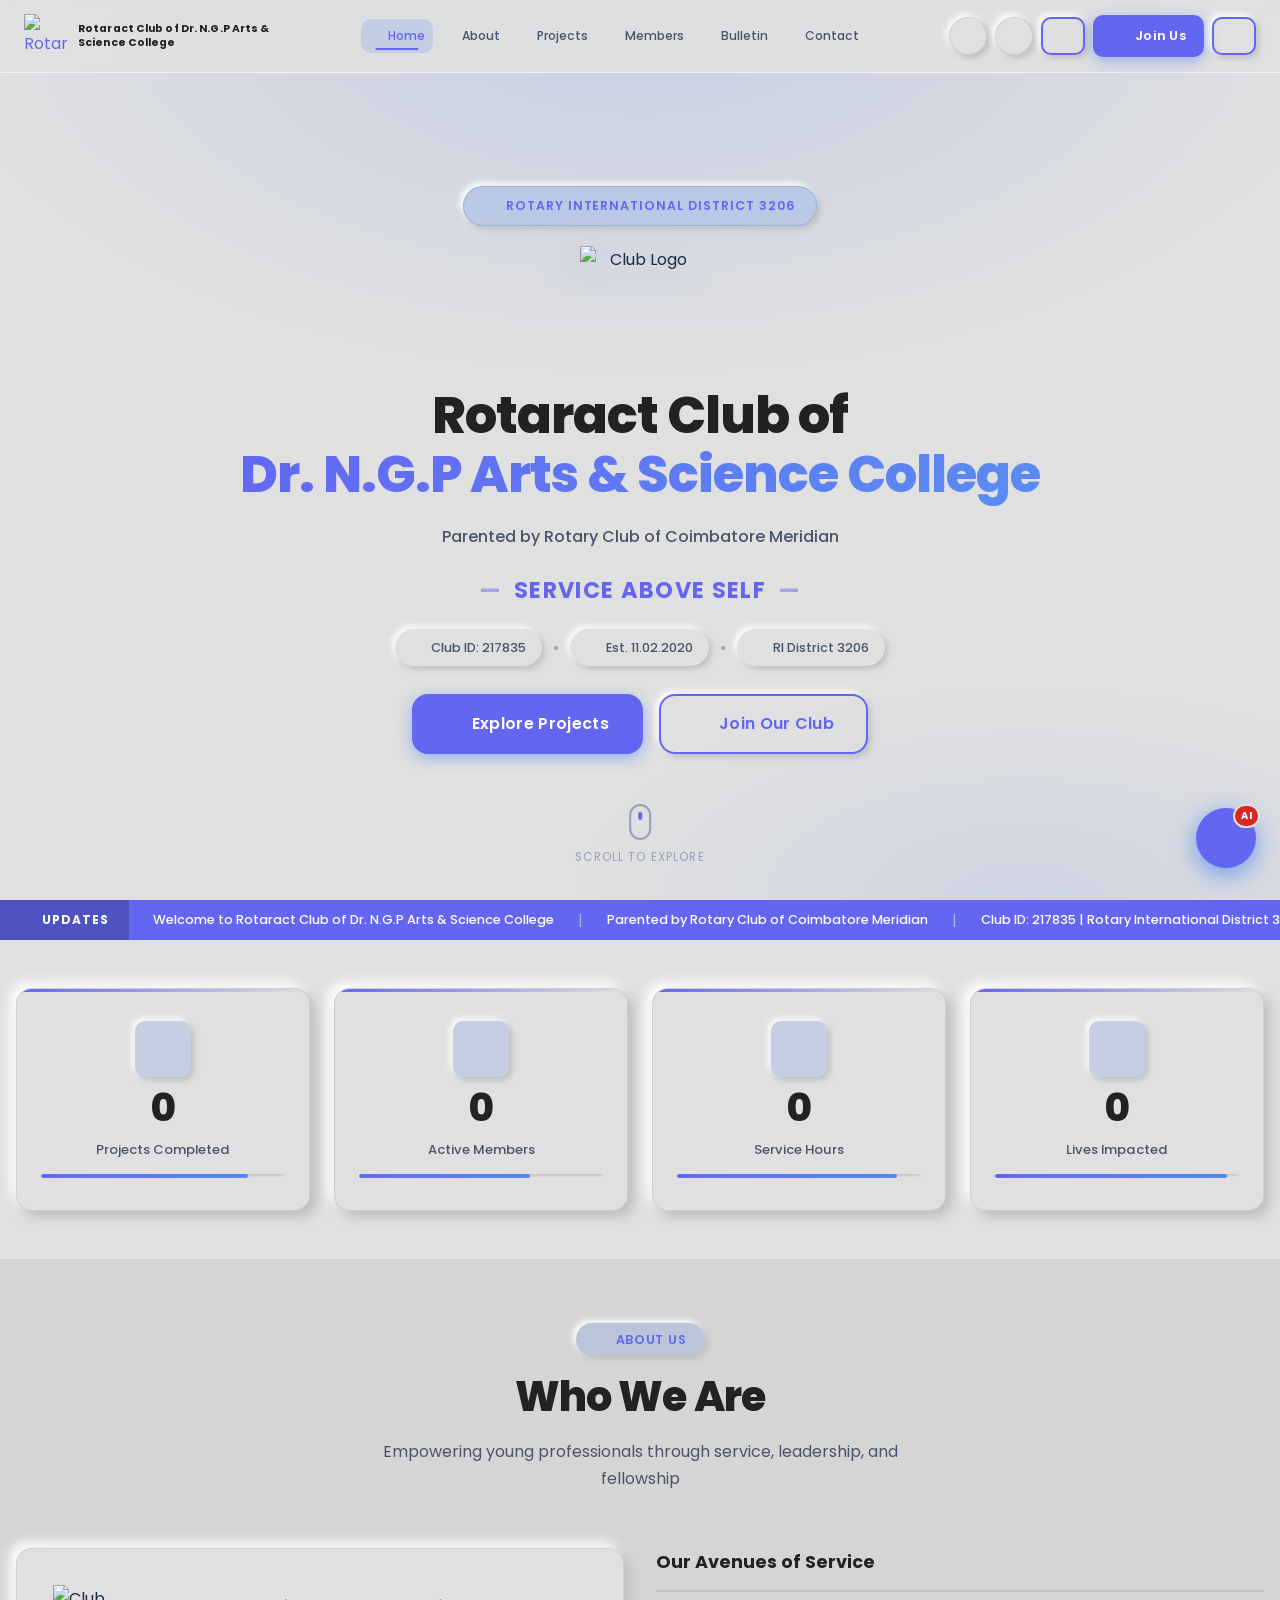
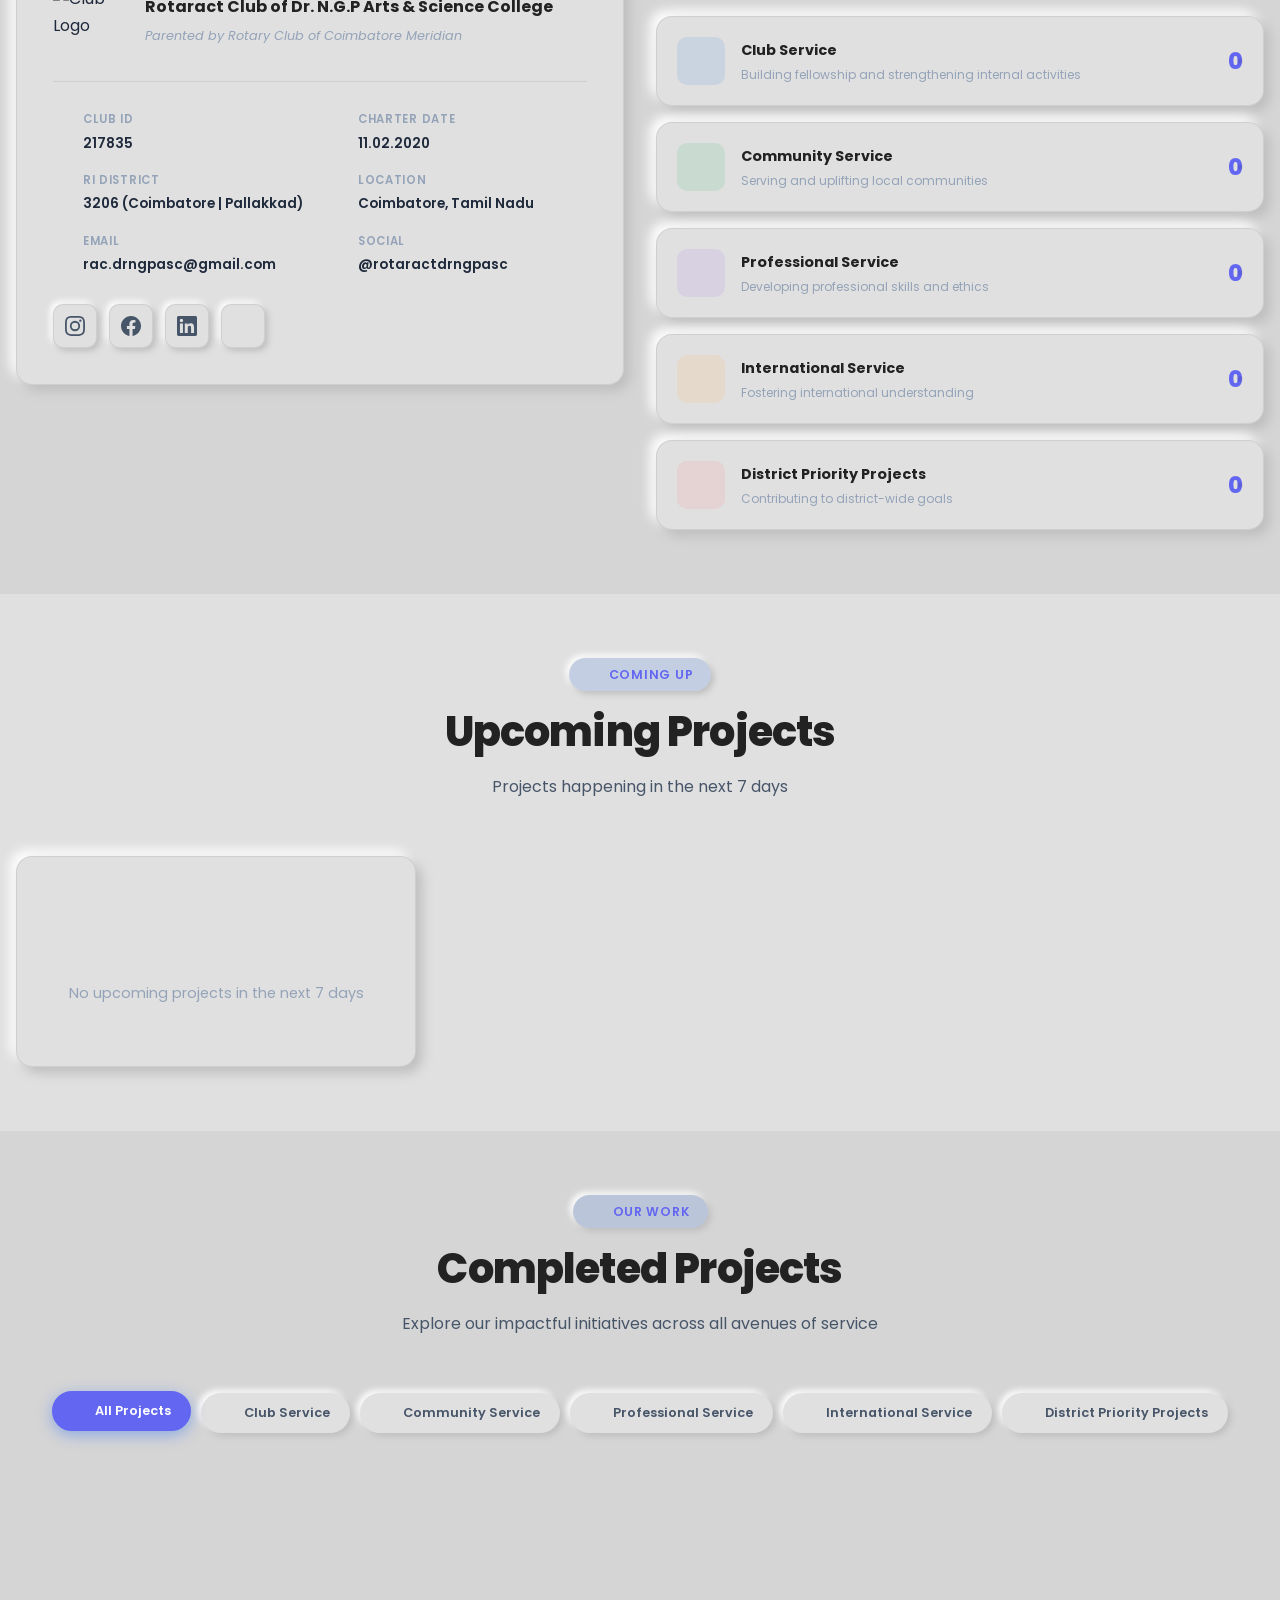
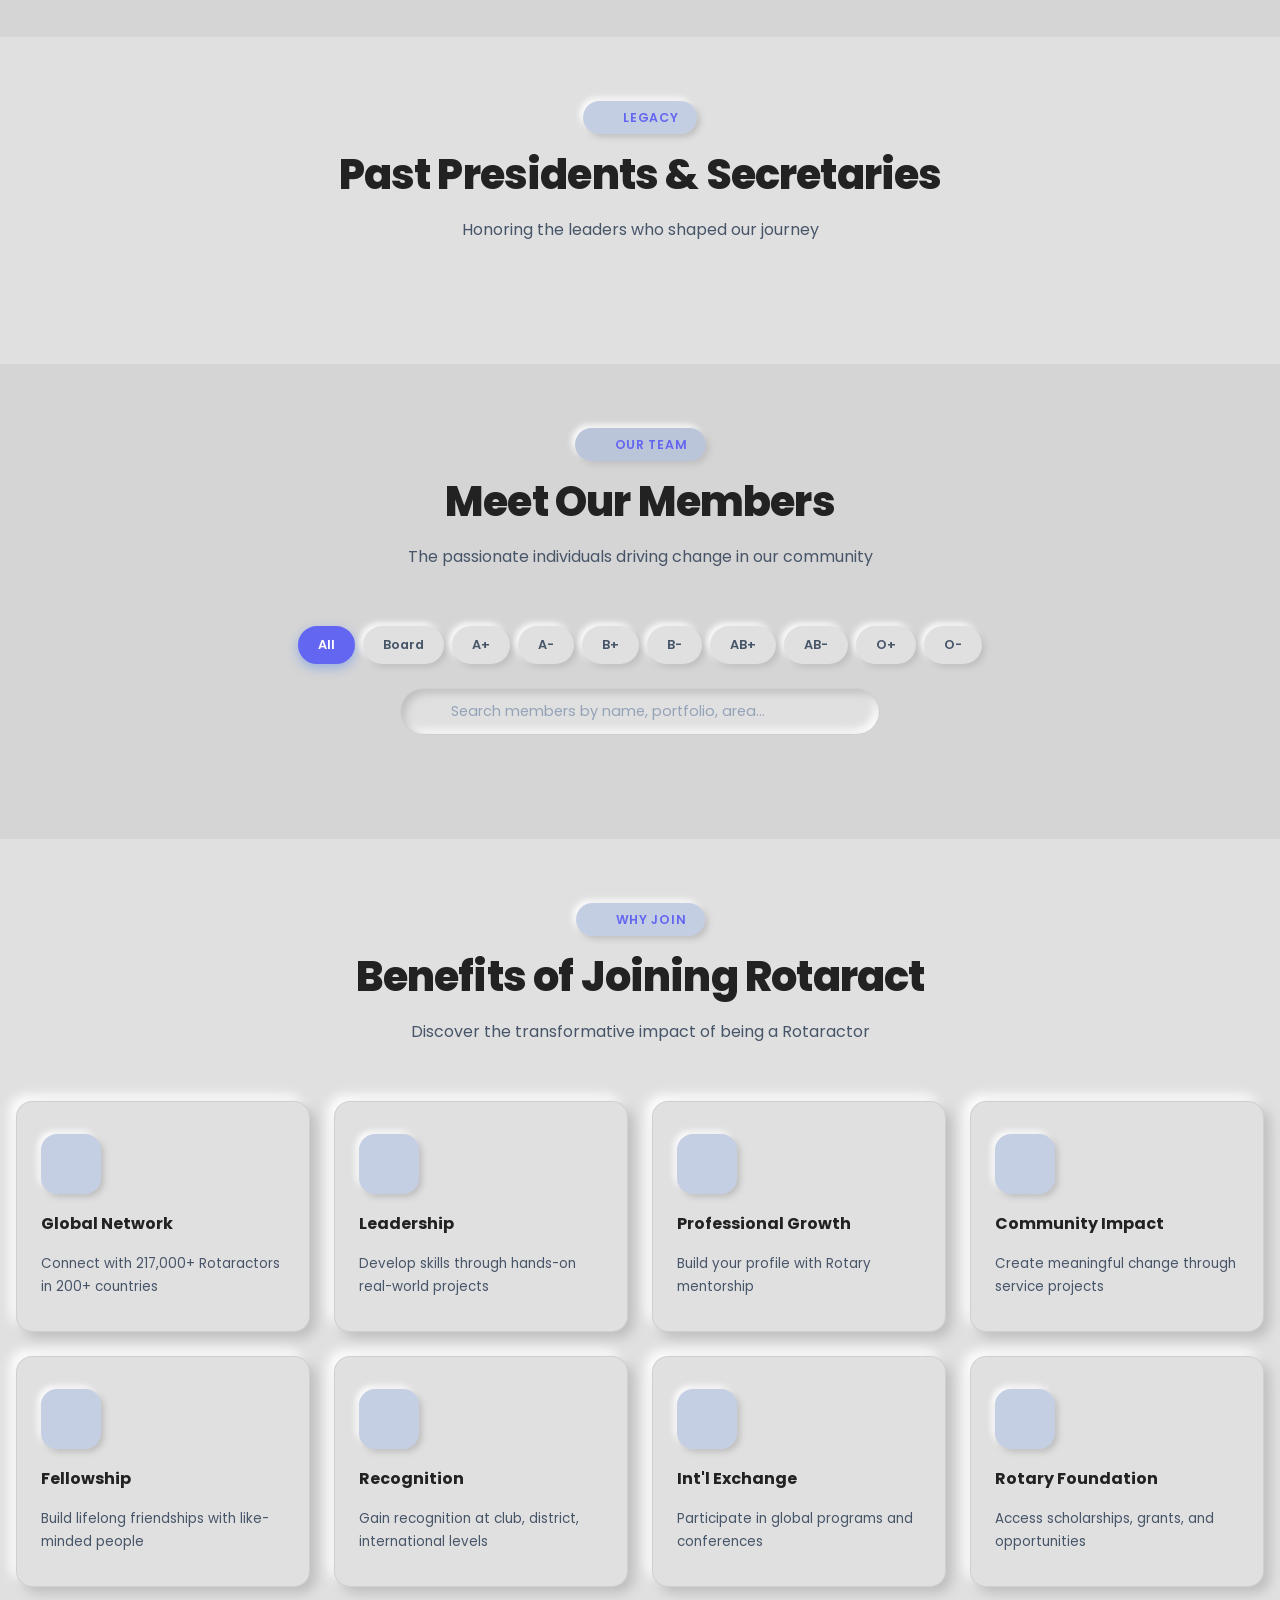
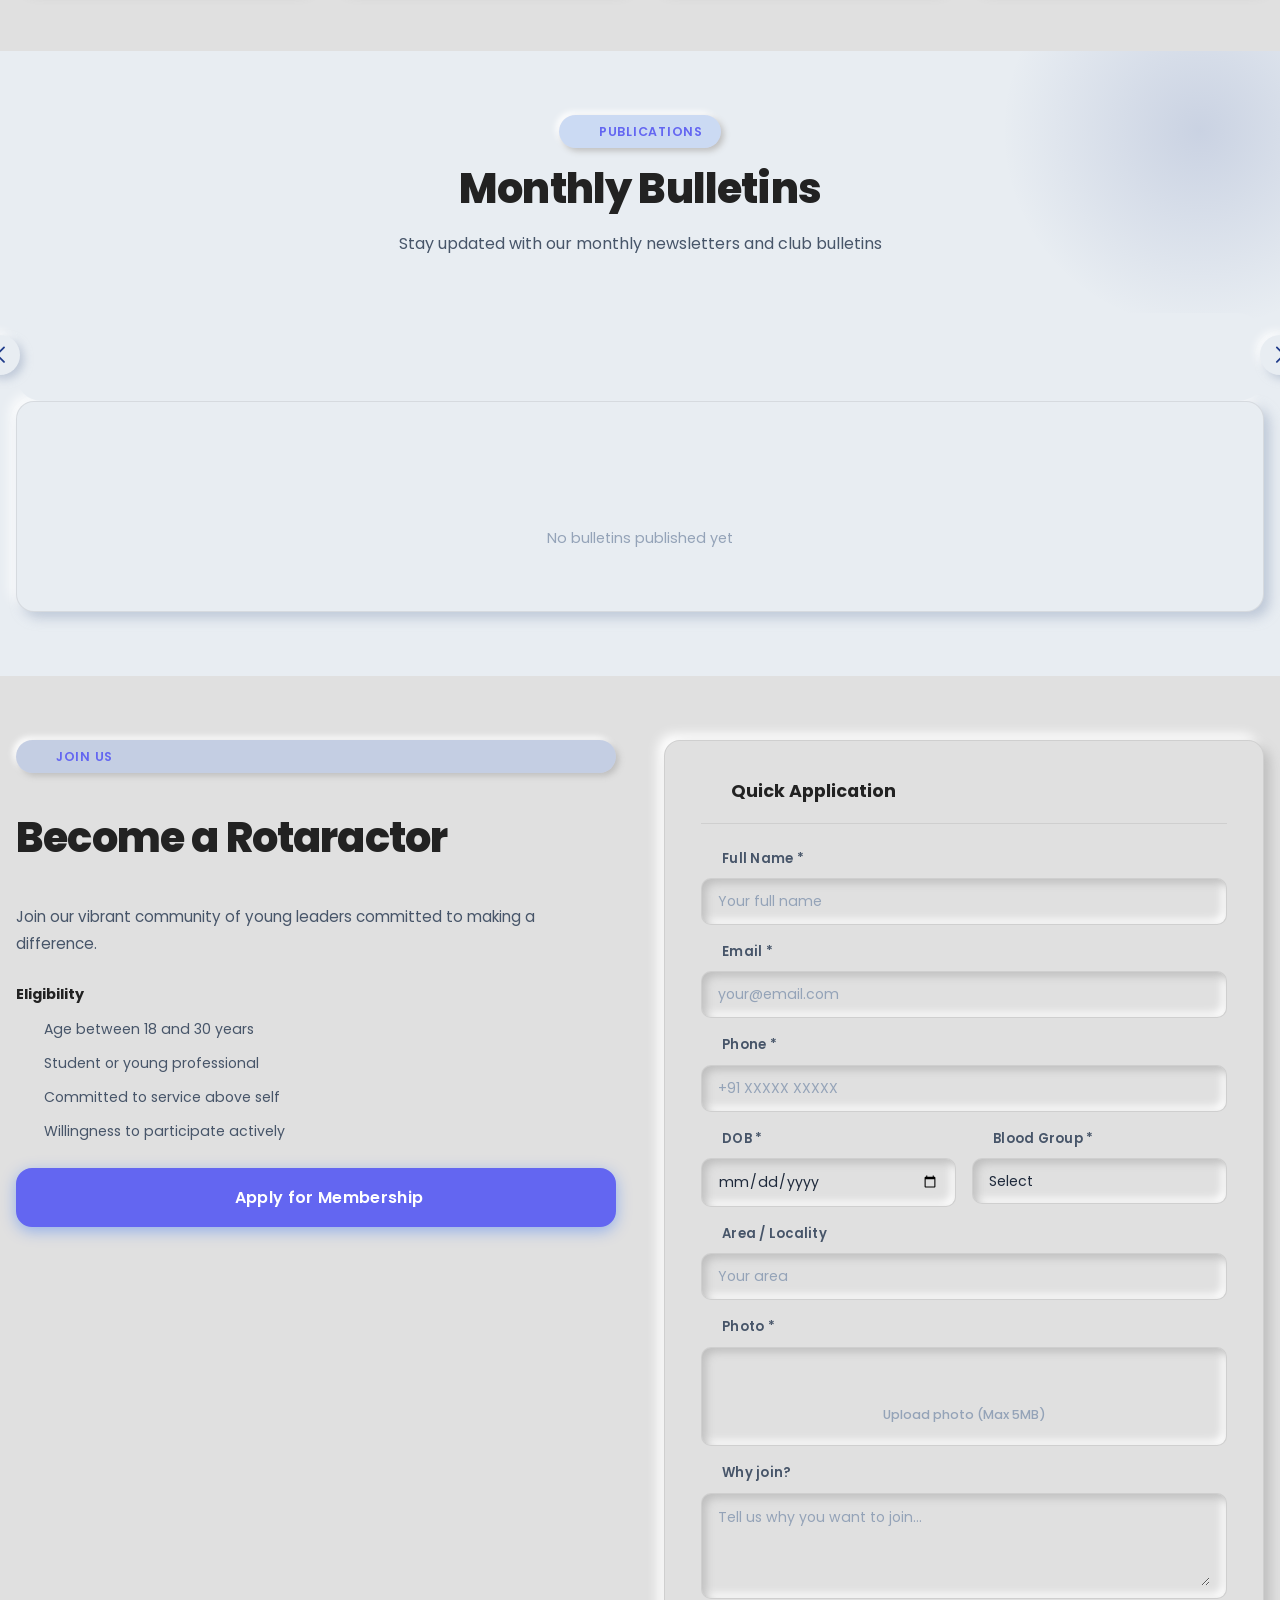
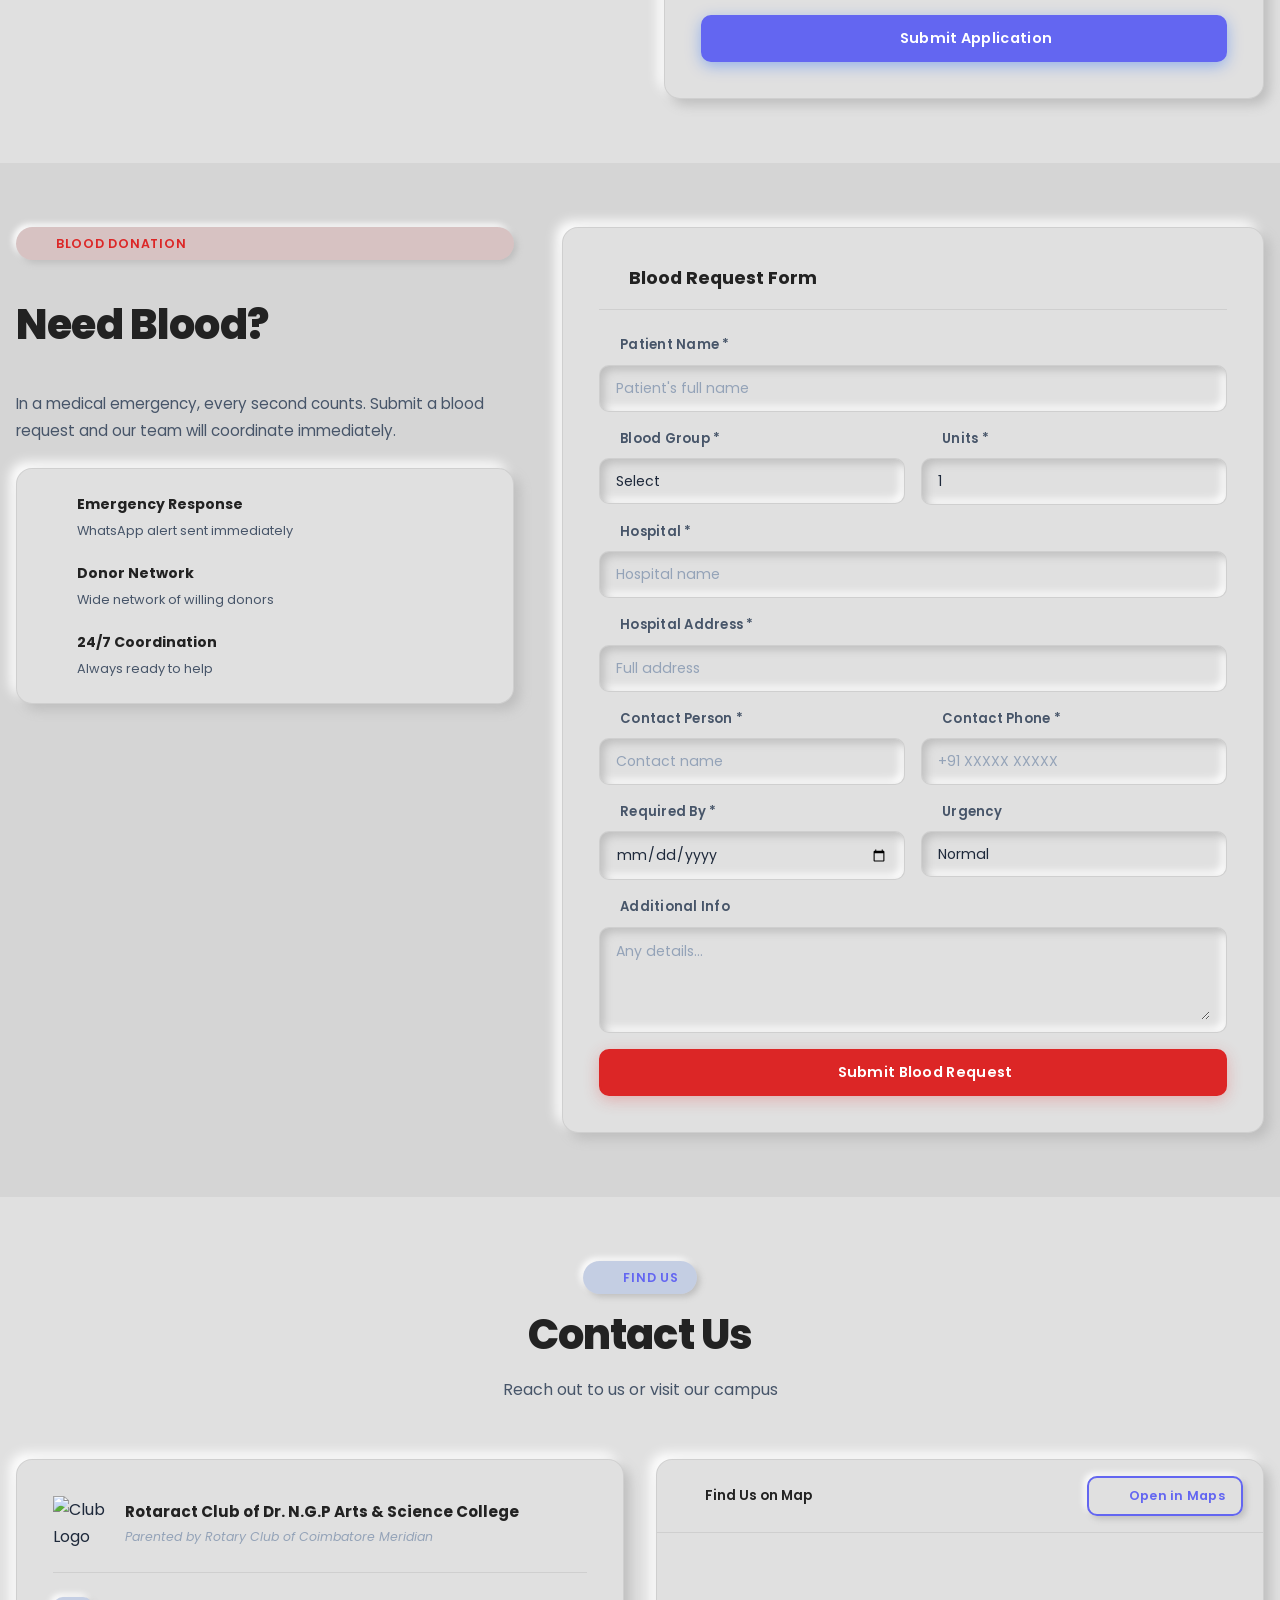
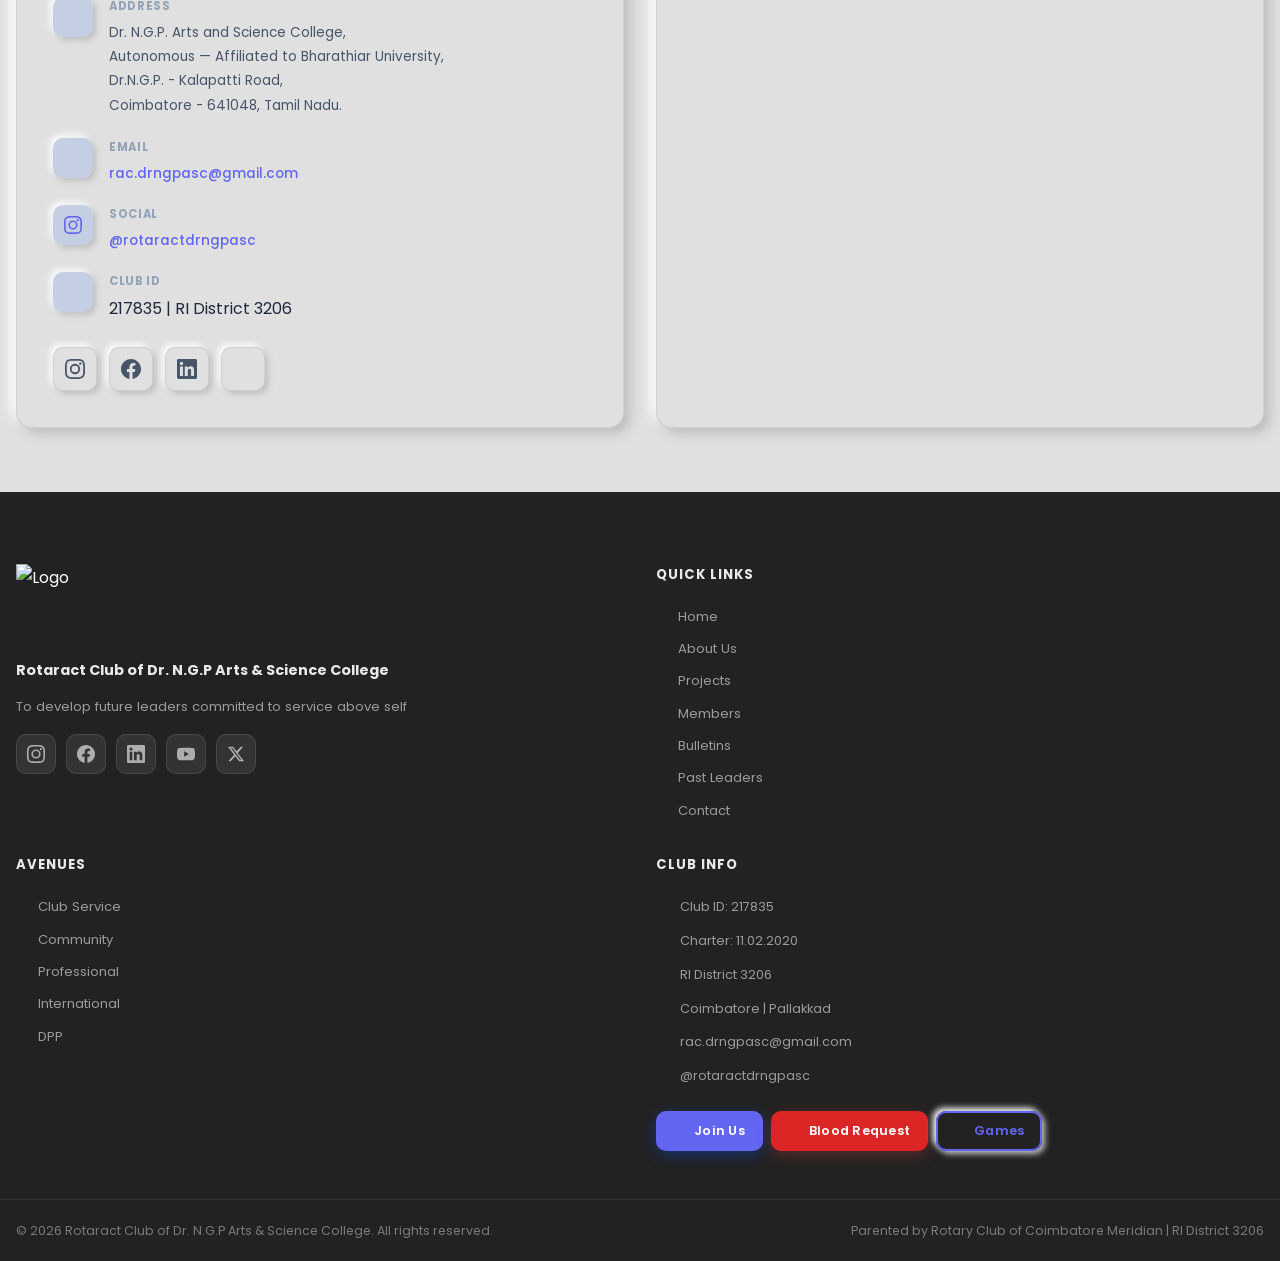
==== commit 0f6865f6: "Update index.html" ====
--- a/index.html
+++ b/index.html
@@ -42,6 +42,56 @@
     .hidden { display: none !important; }
 
     /* ============================================================
+       CSS CUSTOM PROPERTIES (Neumorphism tokens)
+    ============================================================ */
+    :root, [data-theme="light"] {
+      --neu-bg: #e8edf2;
+      --neu-bg-card: #e8edf2;
+      --neu-shadow-light: rgba(255, 255, 255, 0.85);
+      --neu-shadow-dark: rgba(163, 177, 198, 0.6);
+      --neu-shadow-inset-light: rgba(255, 255, 255, 0.7);
+      --neu-shadow-inset-dark: rgba(163, 177, 198, 0.5);
+      --neu-radius: 18px;
+      --neu-radius-sm: 12px;
+      --neu-radius-xs: 8px;
+      --primary: #1e3a8a;
+      --primary-light: #3b82f6;
+      --primary-glow: rgba(30, 58, 138, 0.15);
+      --accent: #6366f1;
+      --danger: #dc2626;
+      --text-primary: #1e293b;
+      --text-secondary: #475569;
+      --text-muted: #94a3b8;
+      --text-on-primary: #ffffff;
+      --section-bg: #e0e5ec;
+      --section-bg-alt: #e8edf2;
+      --border-subtle: rgba(0, 0, 0, 0.04);
+      --glass-bg: rgba(232, 237, 242, 0.7);
+    }
+
+    [data-theme="dark"] {
+      --neu-bg: #1a1d23;
+      --neu-bg-card: #1e2128;
+      --neu-shadow-light: rgba(45, 50, 60, 0.5);
+      --neu-shadow-dark: rgba(0, 0, 0, 0.55);
+      --neu-shadow-inset-light: rgba(45, 50, 60, 0.35);
+      --neu-shadow-inset-dark: rgba(0, 0, 0, 0.45);
+      --primary: #60a5fa;
+      --primary-light: #93c5fd;
+      --primary-glow: rgba(96, 165, 250, 0.12);
+      --accent: #818cf8;
+      --danger: #f87171;
+      --text-primary: #f1f5f9;
+      --text-secondary: #cbd5e1;
+      --text-muted: #64748b;
+      --text-on-primary: #0f172a;
+      --section-bg: #161920;
+      --section-bg-alt: #1a1d23;
+      --border-subtle: rgba(255, 255, 255, 0.04);
+      --glass-bg: rgba(26, 29, 35, 0.7);
+    }
+
+    /* ============================================================
        SOCIAL SVG ICONS
     ============================================================ */
     .social-icon-svg { width:20px; height:20px; fill:currentColor; flex-shrink:0; display:block; }
@@ -49,226 +99,654 @@
     .contact-icon-wrap  .social-icon-svg { width:18px; height:18px; }
 
     /* ============================================================
-       NEWSLETTER CARD
+       NEUMORPHISM NEWSLETTER SECTION
+    ============================================================ */
+    .newsletters-section {
+      background: var(--section-bg-alt);
+      position: relative;
+      overflow: hidden;
+    }
+    .newsletters-section::before {
+      content: '';
+      position: absolute;
+      top: -120px;
+      right: -120px;
+      width: 400px;
+      height: 400px;
+      background: radial-gradient(circle, var(--primary-glow) 0%, transparent 70%);
+      border-radius: 50%;
+      pointer-events: none;
+      z-index: 0;
+    }
+    .newsletters-section .container {
+      position: relative;
+      z-index: 1;
+    }
+
+    /* ============================================================
+       NEUMORPHISM NEWSLETTER CARD — Full Redesign
     ============================================================ */
     .nl-card {
-      display: flex; flex-direction: column;
-      border-radius: 16px; overflow: hidden;
+      display: flex;
+      flex-direction: column;
+      border-radius: var(--neu-radius);
+      overflow: hidden;
       height: 100%;
-      background: var(--neu-bg, #f0f0f3);
-      box-shadow: 6px 6px 12px rgba(0,0,0,.08), -6px -6px 12px rgba(255,255,255,.9);
-      transition: transform .3s ease, box-shadow .3s ease;
-    }
-    [data-theme="dark"] .nl-card {
-      box-shadow: 6px 6px 12px rgba(0,0,0,.3), -6px -6px 12px rgba(255,255,255,.04);
-    }
-    .nl-card:hover { transform: translateY(-5px); }
-
-    /* Preview banner */
+      background: var(--neu-bg-card);
+      box-shadow:
+        8px 8px 16px var(--neu-shadow-dark),
+        -8px -8px 16px var(--neu-shadow-light);
+      transition: transform 0.35s cubic-bezier(.4,0,.2,1),
+                  box-shadow 0.35s cubic-bezier(.4,0,.2,1);
+      position: relative;
+    }
+    .nl-card::after {
+      content: '';
+      position: absolute;
+      inset: 0;
+      border-radius: var(--neu-radius);
+      border: 1px solid var(--border-subtle);
+      pointer-events: none;
+      z-index: 2;
+    }
+    .nl-card:hover {
+      transform: translateY(-6px) scale(1.01);
+      box-shadow:
+        12px 12px 24px var(--neu-shadow-dark),
+        -12px -12px 24px var(--neu-shadow-light);
+    }
+
+    /* ── Cover image preview ── */
     .nl-preview {
-      position: relative; width: 100%; height: 190px;
-      display: flex; flex-direction: column;
-      align-items: center; justify-content: center;
-      gap: 10px; padding: 20px; text-align: center;
-      flex-shrink: 0; overflow: hidden;
-    }
+      position: relative;
+      width: 100%;
+      height: 220px;
+      display: flex;
+      flex-direction: column;
+      align-items: center;
+      justify-content: flex-end;
+      padding: 0;
+      flex-shrink: 0;
+      overflow: hidden;
+      background: linear-gradient(135deg, #1e3a8a 0%, #3b82f6 100%);
+    }
+
+    /* Cover image that fills the preview */
+    .nl-preview-cover {
+      position: absolute;
+      inset: 0;
+      width: 100%;
+      height: 100%;
+      object-fit: cover;
+      object-position: top center;
+      z-index: 1;
+      transition: transform 0.5s cubic-bezier(.4,0,.2,1);
+    }
+    .nl-card:hover .nl-preview-cover {
+      transform: scale(1.06);
+    }
+
+    /* Fallback icon when no cover image */
+    .nl-preview-fallback {
+      position: absolute;
+      inset: 0;
+      display: flex;
+      flex-direction: column;
+      align-items: center;
+      justify-content: center;
+      gap: 10px;
+      z-index: 1;
+      padding: 20px;
+      text-align: center;
+    }
+    .nl-preview-fallback.has-cover {
+      display: none;
+    }
+
+    /* Gradient overlay on cover for text readability */
+    .nl-preview-overlay {
+      position: absolute;
+      bottom: 0;
+      left: 0;
+      right: 0;
+      height: 100px;
+      background: linear-gradient(to top, rgba(0,0,0,.7) 0%, transparent 100%);
+      z-index: 2;
+      pointer-events: none;
+    }
+
+    /* Type badge */
     .nl-preview-badge {
-      position: absolute; top: 10px; left: 10px;
-      background: rgba(0,0,0,.55); color: #fff;
-      font-size: .58rem; font-weight: 700;
-      letter-spacing: .7px; text-transform: uppercase;
-      padding: 3px 10px; border-radius: 20px;
+      position: absolute;
+      top: 12px;
+      left: 12px;
+      z-index: 5;
+      display: inline-flex;
+      align-items: center;
+      gap: 5px;
+      background: rgba(0, 0, 0, 0.55);
+      backdrop-filter: blur(8px);
+      -webkit-backdrop-filter: blur(8px);
+      color: #fff;
+      font-size: 0.6rem;
+      font-weight: 700;
+      letter-spacing: 0.8px;
+      text-transform: uppercase;
+      padding: 5px 12px;
+      border-radius: 20px;
       font-family: Poppins, sans-serif;
-    }
-    .nl-preview-icon { opacity: .88; flex-shrink: 0; }
+      border: 1px solid rgba(255,255,255,.12);
+    }
+    .nl-preview-badge svg {
+      width: 10px;
+      height: 10px;
+      flex-shrink: 0;
+    }
+
+    /* Issue number badge (top right) */
+    .nl-preview-issue {
+      position: absolute;
+      top: 12px;
+      right: 12px;
+      z-index: 5;
+      background: var(--primary);
+      color: var(--text-on-primary);
+      font-size: 0.6rem;
+      font-weight: 800;
+      letter-spacing: 0.5px;
+      padding: 5px 11px;
+      border-radius: 20px;
+      font-family: Poppins, sans-serif;
+      box-shadow: 0 2px 8px rgba(0,0,0,.2);
+    }
+
+    /* Title overlay on bottom of image */
+    .nl-preview-info {
+      position: absolute;
+      bottom: 0;
+      left: 0;
+      right: 0;
+      z-index: 3;
+      padding: 16px 16px 14px;
+    }
     .nl-preview-title {
-      color: rgba(255,255,255,.93); font-size: .88rem;
-      font-weight: 600; margin: 0; line-height: 1.3;
+      color: #fff;
+      font-size: 0.9rem;
+      font-weight: 700;
+      margin: 0;
+      line-height: 1.35;
       font-family: Poppins, sans-serif;
-      display: -webkit-box; -webkit-line-clamp: 2;
-      -webkit-box-orient: vertical; overflow: hidden;
+      display: -webkit-box;
+      -webkit-line-clamp: 2;
+      -webkit-box-orient: vertical;
+      overflow: hidden;
+      text-shadow: 0 1px 6px rgba(0,0,0,.4);
     }
     .nl-preview-month {
-      color: rgba(255,255,255,.62); font-size: .72rem;
-      margin: 0; font-family: Poppins, sans-serif;
-    }
-
-    /* Card body */
+      color: rgba(255, 255, 255, 0.75);
+      font-size: 0.72rem;
+      margin: 4px 0 0;
+      font-family: Poppins, sans-serif;
+      text-shadow: 0 1px 4px rgba(0,0,0,.3);
+    }
+
+    /* Neumorphic icon for fallback */
+    .nl-preview-icon {
+      opacity: 0.88;
+      flex-shrink: 0;
+    }
+    .nl-preview-fallback-title {
+      color: rgba(255,255,255,.93);
+      font-size: 0.88rem;
+      font-weight: 600;
+      margin: 0;
+      line-height: 1.3;
+      font-family: Poppins, sans-serif;
+      display: -webkit-box;
+      -webkit-line-clamp: 2;
+      -webkit-box-orient: vertical;
+      overflow: hidden;
+    }
+    .nl-preview-fallback-month {
+      color: rgba(255,255,255,.62);
+      font-size: 0.72rem;
+      margin: 0;
+      font-family: Poppins, sans-serif;
+    }
+
+    /* ── Card body (neumorphic inset feel) ── */
     .nl-body {
-      padding: 14px; display: flex;
-      flex-direction: column; gap: 6px; flex: 1;
+      padding: 16px 18px 8px;
+      display: flex;
+      flex-direction: column;
+      gap: 8px;
+      flex: 1;
     }
     .nl-body-title {
-      margin: 0; font-size: .9rem; font-weight: 700;
-      color: var(--text-primary, #1e293b); line-height: 1.4;
+      margin: 0;
+      font-size: 0.92rem;
+      font-weight: 700;
+      color: var(--text-primary);
+      line-height: 1.4;
       font-family: Poppins, sans-serif;
+      display: -webkit-box;
+      -webkit-line-clamp: 2;
+      -webkit-box-orient: vertical;
+      overflow: hidden;
     }
     .nl-body-meta {
-      display: flex; align-items: center; gap: 5px;
-      font-size: .72rem; color: var(--text-muted, #64748b);
+      display: flex;
+      align-items: center;
+      gap: 6px;
+      font-size: 0.73rem;
+      color: var(--text-muted);
       font-family: Poppins, sans-serif;
     }
-    .nl-body-meta svg { width: 12px; height: 12px; flex-shrink: 0; }
+    .nl-body-meta svg {
+      width: 12px;
+      height: 12px;
+      flex-shrink: 0;
+      opacity: 0.6;
+    }
     .nl-body-desc {
-      margin: 0; font-size: .78rem;
-      color: var(--text-secondary, #475569);
-      line-height: 1.5; flex: 1;
-      display: -webkit-box; -webkit-line-clamp: 2;
-      -webkit-box-orient: vertical; overflow: hidden;
+      margin: 0;
+      font-size: 0.8rem;
+      color: var(--text-secondary);
+      line-height: 1.55;
+      flex: 1;
+      display: -webkit-box;
+      -webkit-line-clamp: 2;
+      -webkit-box-orient: vertical;
+      overflow: hidden;
       font-family: Poppins, sans-serif;
     }
 
-    /* Card action buttons */
+    /* ── Neumorphic action buttons ── */
     .nl-actions {
-      display: flex; gap: 8px;
-      padding: 8px 14px 14px;
+      display: flex;
+      gap: 10px;
+      padding: 10px 18px 18px;
     }
     .nl-btn {
-      flex: 1; display: inline-flex;
-      align-items: center; justify-content: center;
-      gap: 6px; padding: 9px 12px;
-      border-radius: 8px; font-size: .78rem;
-      font-weight: 600; cursor: pointer;
-      transition: all .2s ease; text-decoration: none;
+      flex: 1;
+      display: inline-flex;
+      align-items: center;
+      justify-content: center;
+      gap: 7px;
+      padding: 10px 14px;
+      border-radius: var(--neu-radius-sm);
+      font-size: 0.78rem;
+      font-weight: 600;
+      cursor: pointer;
+      transition: all 0.25s cubic-bezier(.4,0,.2,1);
+      text-decoration: none;
       font-family: Poppins, sans-serif;
-      white-space: nowrap; border: none;
+      white-space: nowrap;
+      border: none;
       min-width: 80px;
-    }
-    .nl-btn svg { width: 13px; height: 13px; flex-shrink: 0; }
-    .nl-btn-view  { background: var(--primary, #1e3a8a); color: #fff; }
-    .nl-btn-view:hover { opacity: .85; transform: translateY(-1px); }
-    .nl-btn-open  {
-      background: transparent;
-      color: var(--primary, #1e3a8a);
-      border: 2px solid var(--primary, #1e3a8a) !important;
-    }
-    .nl-btn-open:hover { background: var(--primary, #1e3a8a); color: #fff; }
+      letter-spacing: 0.2px;
+    }
+    .nl-btn svg {
+      width: 13px;
+      height: 13px;
+      flex-shrink: 0;
+    }
+
+    /* View button — neumorphic raised */
+    .nl-btn-view {
+      background: var(--neu-bg-card);
+      color: var(--primary);
+      box-shadow:
+        4px 4px 8px var(--neu-shadow-dark),
+        -4px -4px 8px var(--neu-shadow-light);
+    }
+    .nl-btn-view:hover {
+      box-shadow:
+        inset 3px 3px 6px var(--neu-shadow-dark),
+        inset -3px -3px 6px var(--neu-shadow-light);
+      transform: scale(0.97);
+    }
+    .nl-btn-view:active {
+      box-shadow:
+        inset 4px 4px 8px var(--neu-shadow-dark),
+        inset -4px -4px 8px var(--neu-shadow-light);
+    }
+
+    /* Open button — neumorphic primary */
+    .nl-btn-open {
+      background: var(--primary);
+      color: var(--text-on-primary);
+      box-shadow:
+        4px 4px 8px var(--neu-shadow-dark),
+        -4px -4px 8px var(--neu-shadow-light);
+    }
+    .nl-btn-open:hover {
+      opacity: 0.9;
+      transform: translateY(-2px);
+      box-shadow:
+        6px 6px 12px var(--neu-shadow-dark),
+        -6px -6px 12px var(--neu-shadow-light);
+    }
+
     .nl-no-url {
-      font-size: .75rem; color: var(--text-muted, #64748b);
-      text-align: center; width: 100%; padding: 6px 0;
+      font-size: 0.75rem;
+      color: var(--text-muted);
+      text-align: center;
+      width: 100%;
+      padding: 8px 0;
       font-family: Poppins, sans-serif;
+      font-style: italic;
     }
 
     /* ============================================================
-       NEWSLETTER SWIPER
+       NEWSLETTER SWIPER — Neumorphic wrapper
     ============================================================ */
-    .newsletters-swiper { padding: 12px 4px 52px !important; overflow: visible !important; }
-    .newsletters-swiper .swiper-wrapper { align-items: stretch; }
-    .newsletters-swiper .swiper-slide  { height: auto !important; display: flex; width: 300px; }
-    .newsletters-swiper .swiper-slide .nl-card { height: 100%; width: 100%; }
-    .newsletters-pagination { bottom: 8px !important; }
+    .newsletters-swiper-wrap {
+      position: relative;
+      padding: 8px;
+      border-radius: calc(var(--neu-radius) + 8px);
+      background: var(--neu-bg);
+    }
+    .newsletters-swiper {
+      padding: 16px 8px 56px !important;
+      overflow: visible !important;
+    }
+    .newsletters-swiper .swiper-wrapper {
+      align-items: stretch;
+    }
+    .newsletters-swiper .swiper-slide {
+      height: auto !important;
+      display: flex;
+      width: 300px;
+    }
+    .newsletters-swiper .swiper-slide .nl-card {
+      height: 100%;
+      width: 100%;
+    }
+    .newsletters-pagination {
+      bottom: 10px !important;
+    }
+    .newsletters-pagination .swiper-pagination-bullet {
+      width: 10px;
+      height: 10px;
+      background: var(--text-muted);
+      opacity: 0.4;
+      transition: all 0.3s;
+    }
+    .newsletters-pagination .swiper-pagination-bullet-active {
+      background: var(--primary);
+      opacity: 1;
+      width: 28px;
+      border-radius: 5px;
+    }
+    .newsletters-prev, .newsletters-next {
+      color: var(--primary) !important;
+      background: var(--neu-bg-card) !important;
+      width: 40px !important;
+      height: 40px !important;
+      border-radius: 50% !important;
+      box-shadow:
+        4px 4px 8px var(--neu-shadow-dark),
+        -4px -4px 8px var(--neu-shadow-light) !important;
+      transition: all 0.25s !important;
+    }
+    .newsletters-prev:hover, .newsletters-next:hover {
+      box-shadow:
+        inset 3px 3px 6px var(--neu-shadow-dark),
+        inset -3px -3px 6px var(--neu-shadow-light) !important;
+    }
+    .newsletters-prev::after, .newsletters-next::after {
+      font-size: 16px !important;
+      font-weight: 700 !important;
+    }
 
     /* ============================================================
-       NEWSLETTER VIEWER MODAL
+       NEWSLETTER VIEWER MODAL — Neumorphic
     ============================================================ */
     #nl-viewer-overlay {
-      position: fixed; inset: 0;
-      background: rgba(0,0,0,.88);
+      position: fixed;
+      inset: 0;
+      background: rgba(0, 0, 0, 0.75);
       z-index: 999999;
-      display: flex; align-items: center; justify-content: center;
-      padding: 12px; backdrop-filter: blur(8px);
-      opacity: 0; pointer-events: none;
-      transition: opacity .3s ease;
-    }
-    #nl-viewer-overlay.active { opacity: 1; pointer-events: all; }
+      display: flex;
+      align-items: center;
+      justify-content: center;
+      padding: 16px;
+      backdrop-filter: blur(12px);
+      -webkit-backdrop-filter: blur(12px);
+      opacity: 0;
+      pointer-events: none;
+      transition: opacity 0.35s cubic-bezier(.4,0,.2,1);
+    }
+    #nl-viewer-overlay.active {
+      opacity: 1;
+      pointer-events: all;
+    }
 
     #nl-viewer-box {
-      background: var(--neu-bg, #f0f0f3);
-      border-radius: 20px; width: 100%;
-      max-width: 940px; max-height: 92vh;
-      display: flex; flex-direction: column;
+      background: var(--neu-bg-card);
+      border-radius: calc(var(--neu-radius) + 4px);
+      width: 100%;
+      max-width: 960px;
+      max-height: 92vh;
+      display: flex;
+      flex-direction: column;
       overflow: hidden;
-      box-shadow: 0 32px 80px rgba(0,0,0,.45);
-      transform: scale(.95); transition: transform .3s ease;
-    }
-    #nl-viewer-overlay.active #nl-viewer-box { transform: scale(1); }
+      box-shadow:
+        16px 16px 32px var(--neu-shadow-dark),
+        -16px -16px 32px var(--neu-shadow-light),
+        0 0 0 1px var(--border-subtle);
+      transform: scale(0.93) translateY(20px);
+      transition: transform 0.4s cubic-bezier(.4,0,.2,1);
+    }
+    #nl-viewer-overlay.active #nl-viewer-box {
+      transform: scale(1) translateY(0);
+    }
 
     #nl-viewer-head {
-      display: flex; align-items: center; gap: 10px;
-      padding: 14px 18px;
-      border-bottom: 1px solid var(--neu-border, rgba(0,0,0,.08));
+      display: flex;
+      align-items: center;
+      gap: 12px;
+      padding: 16px 20px;
+      border-bottom: 1px solid var(--border-subtle);
       flex-shrink: 0;
+      background: var(--neu-bg-card);
     }
     #nl-viewer-head h3 {
-      flex: 1; font-size: .95rem; font-weight: 700;
-      color: var(--text-primary, #1e293b); margin: 0;
-      overflow: hidden; text-overflow: ellipsis; white-space: nowrap;
+      flex: 1;
+      font-size: 0.95rem;
+      font-weight: 700;
+      color: var(--text-primary);
+      margin: 0;
+      overflow: hidden;
+      text-overflow: ellipsis;
+      white-space: nowrap;
       font-family: Poppins, sans-serif;
     }
-    #nl-viewer-btns { display: flex; gap: 8px; flex-shrink: 0; }
+    #nl-viewer-btns {
+      display: flex;
+      gap: 8px;
+      flex-shrink: 0;
+    }
 
     .nlv-btn {
-      display: inline-flex; align-items: center;
-      justify-content: center; gap: 6px;
-      padding: 7px 14px; border-radius: 8px;
-      font-size: .76rem; font-weight: 600;
-      cursor: pointer; text-decoration: none;
-      border: none; transition: all .2s;
-      font-family: Poppins, sans-serif; white-space: nowrap;
-    }
-    .nlv-btn svg { width: 13px; height: 13px; flex-shrink: 0; }
+      display: inline-flex;
+      align-items: center;
+      justify-content: center;
+      gap: 6px;
+      padding: 8px 16px;
+      border-radius: var(--neu-radius-xs);
+      font-size: 0.78rem;
+      font-weight: 600;
+      cursor: pointer;
+      text-decoration: none;
+      border: none;
+      transition: all 0.25s cubic-bezier(.4,0,.2,1);
+      font-family: Poppins, sans-serif;
+      white-space: nowrap;
+    }
+    .nlv-btn svg {
+      width: 13px;
+      height: 13px;
+      flex-shrink: 0;
+    }
     .nlv-btn-outline {
-      background: transparent; color: var(--primary, #1e3a8a);
-      border: 2px solid var(--primary, #1e3a8a) !important;
-    }
-    .nlv-btn-outline:hover { background: var(--primary, #1e3a8a); color: #fff; }
-    .nlv-btn-solid { background: var(--primary, #1e3a8a); color: #fff; }
-    .nlv-btn-solid:hover { opacity: .85; }
+      background: var(--neu-bg-card);
+      color: var(--primary);
+      box-shadow:
+        3px 3px 6px var(--neu-shadow-dark),
+        -3px -3px 6px var(--neu-shadow-light);
+    }
+    .nlv-btn-outline:hover {
+      box-shadow:
+        inset 2px 2px 5px var(--neu-shadow-dark),
+        inset -2px -2px 5px var(--neu-shadow-light);
+    }
+    .nlv-btn-solid {
+      background: var(--primary);
+      color: var(--text-on-primary);
+      box-shadow:
+        3px 3px 6px var(--neu-shadow-dark),
+        -3px -3px 6px var(--neu-shadow-light);
+    }
+    .nlv-btn-solid:hover {
+      opacity: 0.88;
+      transform: translateY(-1px);
+    }
 
     #nl-viewer-x {
-      background: none; border: none; cursor: pointer;
-      color: var(--text-secondary, #64748b);
-      width: 36px; height: 36px; border-radius: 8px;
-      display: flex; align-items: center; justify-content: center;
-      flex-shrink: 0; transition: all .2s;
-    }
-    #nl-viewer-x:hover { background: rgba(0,0,0,.08); color: var(--text-primary, #1e293b); }
-    #nl-viewer-x svg { width: 20px; height: 20px; }
+      background: var(--neu-bg-card);
+      border: none;
+      cursor: pointer;
+      color: var(--text-secondary);
+      width: 38px;
+      height: 38px;
+      border-radius: 50%;
+      display: flex;
+      align-items: center;
+      justify-content: center;
+      flex-shrink: 0;
+      transition: all 0.25s;
+      box-shadow:
+        3px 3px 6px var(--neu-shadow-dark),
+        -3px -3px 6px var(--neu-shadow-light);
+    }
+    #nl-viewer-x:hover {
+      box-shadow:
+        inset 2px 2px 5px var(--neu-shadow-dark),
+        inset -2px -2px 5px var(--neu-shadow-light);
+      color: var(--danger);
+    }
+    #nl-viewer-x svg {
+      width: 18px;
+      height: 18px;
+    }
 
     #nl-viewer-content {
-      flex: 1; overflow: hidden; position: relative;
-      background: #1a1a2e; min-height: 440px;
+      flex: 1;
+      overflow: hidden;
+      position: relative;
+      background: #111827;
+      min-height: 440px;
+      border-radius: 0 0 calc(var(--neu-radius) + 4px) calc(var(--neu-radius) + 4px);
     }
     #nl-viewer-content iframe {
-      width: 100%; height: 100%;
-      min-height: 520px; border: none; display: block;
+      width: 100%;
+      height: 100%;
+      min-height: 520px;
+      border: none;
+      display: block;
     }
 
     .nlv-loader {
-      position: absolute; inset: 0;
-      display: flex; flex-direction: column;
-      align-items: center; justify-content: center;
-      gap: 14px; color: #fff;
-      font-family: Poppins, sans-serif; z-index: 2;
-    }
-    .nlv-loader p { margin: 0; font-size: .88rem; opacity: .7; }
+      position: absolute;
+      inset: 0;
+      display: flex;
+      flex-direction: column;
+      align-items: center;
+      justify-content: center;
+      gap: 16px;
+      color: #fff;
+      font-family: Poppins, sans-serif;
+      z-index: 2;
+    }
+    .nlv-loader p {
+      margin: 0;
+      font-size: 0.88rem;
+      opacity: 0.7;
+    }
     .nlv-spin {
-      width: 40px; height: 40px;
-      border: 3px solid rgba(255,255,255,.2);
-      border-top-color: #fff; border-radius: 50%;
-      animation: nlv-spin .8s linear infinite;
-    }
-    @keyframes nlv-spin { to { transform: rotate(360deg); } }
+      width: 42px;
+      height: 42px;
+      border: 3px solid rgba(255, 255, 255, 0.15);
+      border-top-color: var(--primary-light, #3b82f6);
+      border-radius: 50%;
+      animation: nlv-spin 0.8s linear infinite;
+    }
+    @keyframes nlv-spin {
+      to { transform: rotate(360deg); }
+    }
 
     .nlv-ext {
-      display: flex; flex-direction: column;
-      align-items: center; justify-content: center;
-      gap: 16px; padding: 48px 32px;
-      text-align: center; color: #fff;
-      height: 100%; min-height: 300px;
-    }
-    .nlv-ext svg { opacity: .75; flex-shrink: 0; }
-    .nlv-ext h4 { font-size: 1.1rem; font-weight: 700; margin: 0; color: #fff; font-family: Poppins, sans-serif; }
-    .nlv-ext p  { font-size: .86rem; color: rgba(255,255,255,.7); margin: 0; line-height: 1.6; max-width: 380px; font-family: Poppins, sans-serif; }
+      display: flex;
+      flex-direction: column;
+      align-items: center;
+      justify-content: center;
+      gap: 18px;
+      padding: 56px 32px;
+      text-align: center;
+      color: #fff;
+      height: 100%;
+      min-height: 300px;
+    }
+    .nlv-ext svg { opacity: 0.6; flex-shrink: 0; }
+    .nlv-ext h4 {
+      font-size: 1.15rem;
+      font-weight: 700;
+      margin: 0;
+      color: #fff;
+      font-family: Poppins, sans-serif;
+    }
+    .nlv-ext p {
+      font-size: 0.86rem;
+      color: rgba(255, 255, 255, 0.65);
+      margin: 0;
+      line-height: 1.6;
+      max-width: 400px;
+      font-family: Poppins, sans-serif;
+    }
     .nlv-ext-btn {
-      display: inline-flex; align-items: center; gap: 8px;
-      padding: 12px 24px; background: var(--primary, #1e3a8a);
-      color: #fff; border-radius: 10px; text-decoration: none;
-      font-size: .86rem; font-weight: 600;
-      transition: all .2s; font-family: Poppins, sans-serif;
-    }
-    .nlv-ext-btn:hover { opacity: .85; transform: translateY(-1px); }
+      display: inline-flex;
+      align-items: center;
+      gap: 8px;
+      padding: 12px 28px;
+      background: var(--primary);
+      color: var(--text-on-primary);
+      border-radius: var(--neu-radius-sm);
+      text-decoration: none;
+      font-size: 0.88rem;
+      font-weight: 600;
+      transition: all 0.25s;
+      font-family: Poppins, sans-serif;
+      box-shadow: 0 4px 14px rgba(0,0,0,.3);
+    }
+    .nlv-ext-btn:hover {
+      opacity: 0.88;
+      transform: translateY(-2px);
+    }
     .nlv-ext-btn svg { width: 16px; height: 16px; }
+
+    /* ============================================================
+       NEWSLETTER PLACEHOLDER — Neumorphic
+    ============================================================ */
+    #newsletters-placeholder .placeholder-card,
+    #newsletters-loading {
+      background: var(--neu-bg-card);
+      border-radius: var(--neu-radius);
+      box-shadow:
+        6px 6px 12px var(--neu-shadow-dark),
+        -6px -6px 12px var(--neu-shadow-light);
+    }
 
     /* ============================================================
        FULL RESPONSIVE SYSTEM
@@ -337,10 +815,11 @@
       .modal-actions        { flex-direction: column; gap: 8px; }
       .modal-actions .btn   { width: 100%; justify-content: center; }
       .member-modal-body    { flex-direction: column !important; align-items: center; text-align: center; }
-      #nl-viewer-head       { padding: 10px 12px; }
+      #nl-viewer-head       { padding: 12px 14px; }
       #nl-viewer-head h3    { font-size: .82rem; }
       .nlv-btn span         { display: none; }
-      .nlv-btn              { padding: 7px 10px; }
+      .nlv-btn              { padding: 8px 10px; }
+      .nl-preview           { height: 180px; }
     }
 
     @media (max-width: 639px) {
@@ -376,9 +855,11 @@
       .modal-overlay          { padding: 8px; }
       .modal-title            { font-size: 1rem; }
       .chatbot-window         { left: 10px !important; right: 10px !important; bottom: 68px !important; width: auto !important; max-width: none !important; border-radius: 16px; }
-      #nl-viewer-box          { border-radius: 14px; max-height: 96vh; }
+      #nl-viewer-box          { border-radius: 16px; max-height: 96vh; }
       .nl-actions             { flex-direction: column; }
       .nl-btn                 { width: 100%; min-width: unset; }
+      .nl-preview             { height: 160px; }
+      .newsletters-swiper-wrap { padding: 4px; border-radius: var(--neu-radius); }
     }
 
     @media (max-width: 359px) {
@@ -387,6 +868,7 @@
       .hero-logo    { width: 64px !important; height: 64px !important; }
       .members-grid { grid-template-columns: 1fr !important; }
       .stats-grid   { grid-template-columns: 1fr 1fr !important; gap: 8px; }
+      .nl-preview   { height: 140px; }
     }
 
     @media (min-width: 768px) and (max-width: 1023px) {
@@ -677,7 +1159,7 @@
 </section>
 
 <!-- ============================================================
-     NEWSLETTERS / BULLETINS
+     NEWSLETTERS / BULLETINS — Neumorphic Section
 ============================================================ -->
 <section class="section newsletters-section" id="newsletters">
   <div class="container">
@@ -700,8 +1182,8 @@
       <div class="neu-card placeholder-card"><i data-lucide="file-x"></i><p>No bulletins published yet</p></div>
     </div>
     <div id="newsletters-loading" style="text-align:center;padding:40px 0;display:none">
-      <div style="display:inline-flex;align-items:center;gap:12px;color:var(--text-muted,#64748b);font-family:Poppins,sans-serif;font-size:.9rem">
-        <div class="nlv-spin" style="border-color:rgba(0,0,0,.12);border-top-color:var(--primary,#1e3a8a)"></div>
+      <div style="display:inline-flex;align-items:center;gap:12px;color:var(--text-muted);font-family:Poppins,sans-serif;font-size:.9rem">
+        <div class="nlv-spin" style="border-color:var(--neu-shadow-dark);border-top-color:var(--primary)"></div>
         Loading bulletins…
       </div>
     </div>
@@ -709,7 +1191,7 @@
 </section>
 
 <!-- ============================================================
-     NEWSLETTER VIEWER MODAL
+     NEWSLETTER VIEWER MODAL — Neumorphic
 ============================================================ -->
 <div id="nl-viewer-overlay">
   <div id="nl-viewer-box">
@@ -1003,9 +1485,10 @@
 <script src="js/app.js"></script>
 
 <!-- ============================================================
-     NEWSLETTER ENGINE — exact column names from Supabase:
-     id | title | month | pdf_url | description | is_published
-     published_at | created_by | created_at | updated_at
+     NEWSLETTER ENGINE — Enhanced with Cover Image & Neumorphism
+     Supabase columns:
+     id | title | month | pdf_url | cover_image_url | description
+     is_published | published_at | created_by | created_at | updated_at
 ============================================================ -->
 <script>
 (function(){
@@ -1047,13 +1530,10 @@
   if(!u)return null;
   u=u.trim();
   if(t==='gdrive'){
-    // /file/d/ID/view or /file/d/ID/edit → /file/d/ID/preview
     var m=u.match(/\/d\/([a-zA-Z0-9_-]+)/);
     if(m)return'https://drive.google.com/file/d/'+m[1]+'/preview';
-    // ?id=ID format
     var m2=u.match(/[?&]id=([a-zA-Z0-9_-]+)/);
     if(m2)return'https://drive.google.com/file/d/'+m2[1]+'/preview';
-    // open?id= format
     var m3=u.match(/open\?id=([a-zA-Z0-9_-]+)/);
     if(m3)return'https://drive.google.com/file/d/'+m3[1]+'/preview';
   }
@@ -1064,14 +1544,24 @@
   return null;
 }
 
+/* ── Google Drive thumbnail helper ── */
+function gdriveThumb(url){
+  if(!url)return null;
+  var m=url.match(/\/d\/([a-zA-Z0-9_-]+)/);
+  if(!m){m=url.match(/[?&]id=([a-zA-Z0-9_-]+)/);}
+  if(!m){m=url.match(/open\?id=([a-zA-Z0-9_-]+)/);}
+  if(m&&m[1])return'https://drive.google.com/thumbnail?id='+m[1]+'&sz=w600';
+  return null;
+}
+
 /* SVG helpers */
 var SVG_EYE='<svg xmlns="http://www.w3.org/2000/svg" width="13" height="13" viewBox="0 0 24 24" fill="none" stroke="currentColor" stroke-width="2" stroke-linecap="round" stroke-linejoin="round"><path d="M1 12s4-8 11-8 11 8 11 8-4 8-11 8-11-8-11-8z"/><circle cx="12" cy="12" r="3"/></svg>';
 var SVG_EXT='<svg xmlns="http://www.w3.org/2000/svg" width="13" height="13" viewBox="0 0 24 24" fill="none" stroke="currentColor" stroke-width="2" stroke-linecap="round" stroke-linejoin="round"><path d="M18 13v6a2 2 0 01-2 2H5a2 2 0 01-2-2V8a2 2 0 012-2h6"/><polyline points="15 3 21 3 21 9"/><line x1="10" y1="14" x2="21" y2="3"/></svg>';
-var SVG_DOC='<svg xmlns="http://www.w3.org/2000/svg" width="44" height="44" viewBox="0 0 24 24" fill="none" stroke="rgba(255,255,255,.85)" stroke-width="1.5" stroke-linecap="round" stroke-linejoin="round"><path d="M14 2H6a2 2 0 00-2 2v16a2 2 0 002 2h12a2 2 0 002-2V8z"/><polyline points="14 2 14 8 20 8"/><line x1="16" y1="13" x2="8" y2="13"/><line x1="16" y1="17" x2="8" y2="17"/></svg>';
+var SVG_DOC='<svg xmlns="http://www.w3.org/2000/svg" width="48" height="48" viewBox="0 0 24 24" fill="none" stroke="rgba(255,255,255,.7)" stroke-width="1.5" stroke-linecap="round" stroke-linejoin="round"><path d="M14 2H6a2 2 0 00-2 2v16a2 2 0 002 2h12a2 2 0 002-2V8z"/><polyline points="14 2 14 8 20 8"/><line x1="16" y1="13" x2="8" y2="13"/><line x1="16" y1="17" x2="8" y2="17"/></svg>';
 var SVG_CAL='<svg xmlns="http://www.w3.org/2000/svg" width="12" height="12" viewBox="0 0 24 24" fill="none" stroke="currentColor" stroke-width="2" stroke-linecap="round" stroke-linejoin="round"><rect x="3" y="4" width="18" height="18" rx="2" ry="2"/><line x1="16" y1="2" x2="16" y2="6"/><line x1="8" y1="2" x2="8" y2="6"/><line x1="3" y1="10" x2="21" y2="10"/></svg>';
+var SVG_FILE_BADGE='<svg xmlns="http://www.w3.org/2000/svg" width="10" height="10" viewBox="0 0 24 24" fill="none" stroke="currentColor" stroke-width="2.5" stroke-linecap="round" stroke-linejoin="round"><path d="M14 2H6a2 2 0 00-2 2v16a2 2 0 002 2h12a2 2 0 002-2V8z"/><polyline points="14 2 14 8 20 8"/></svg>';
 
 function openViewer(d){
-  /* d = { title, pdf_url } — exact column names */
   var url=(d.pdf_url||d.file_url||d.link_url||d.url||'').trim();
   var title=(d.title||'Bulletin').trim();
   var type=detectType(url);
@@ -1094,7 +1584,6 @@
     body.appendChild(img);
 
   }else if(embed){
-    /* loading indicator */
     var ld=document.createElement('div');ld.className='nlv-loader';ld.id='_nlvld';
     ld.innerHTML='<div class="nlv-spin"></div><p>Loading bulletin…</p>';
     body.appendChild(ld);
@@ -1107,7 +1596,6 @@
     ifr.addEventListener('load',function(){var l=document.getElementById('_nlvld');if(l)l.remove()});
     body.appendChild(ifr);
 
-    /* 8s fallback — if still loading show external view */
     setTimeout(function(){var l=document.getElementById('_nlvld');if(l){l.remove();showExt(body,url,type)}},8000);
 
   }else{
@@ -1134,22 +1622,20 @@
   var o=document.getElementById('nl-viewer-overlay');if(!o)return;
   o.classList.remove('active');
   document.body.style.overflow='';
-  setTimeout(function(){var b=document.getElementById('nl-viewer-content');if(b)b.innerHTML=''},320);
+  setTimeout(function(){var b=document.getElementById('nl-viewer-content');if(b)b.innerHTML=''},350);
 }
 
-/* Viewer controls */
 document.getElementById('nl-viewer-x').addEventListener('click',closeViewer);
 document.getElementById('nl-viewer-overlay').addEventListener('click',function(e){if(e.target===this)closeViewer()});
 document.addEventListener('keydown',function(e){if(e.key==='Escape')closeViewer()});
 
-/* Global exposure */
 window.openNewsletterViewer=openViewer;
 window.closeNewsletterViewer=closeViewer;
 
 /* ══════════════════════════════════════════════════════════
-   NEWSLETTER CARD RENDERER
-   Uses exact Supabase columns:
-   id, title, month, pdf_url, description,
+   NEWSLETTER CARD RENDERER — with Cover Image Support
+   Supabase columns:
+   id, title, month, pdf_url, cover_image_url, description,
    is_published, published_at, created_by, created_at, updated_at
 ══════════════════════════════════════════════════════════ */
 var COLORS=[
@@ -1160,6 +1646,7 @@
   'linear-gradient(135deg,#be123c 0%,#fb7185 100%)',
   'linear-gradient(135deg,#4338ca 0%,#818cf8 100%)',
   'linear-gradient(135deg,#065f46 0%,#6ee7b7 100%)',
+  'linear-gradient(135deg,#9333ea 0%,#c084fc 100%)',
 ];
 
 var TYPE_LABEL={
@@ -1177,7 +1664,6 @@
   if(loading)loading.style.display='none';
   if(!wrapper)return;
 
-  /* Filter only published */
   var published=newsletters.filter(function(n){
     return n.is_published===true||n.is_published===1||n.is_published==='true';
   });
@@ -1191,12 +1677,22 @@
   wrapper.innerHTML='';
 
   published.forEach(function(nl,i){
-    /* ── exact column mapping ── */
-    var url    = (nl.pdf_url||'').trim();
-    var title  = (nl.title||'Bulletin').trim();
-    var month  = nl.month||'';
-    var desc   = nl.description||'';
-    var pubAt  = nl.published_at||nl.created_at||'';
+    var url        = (nl.pdf_url||'').trim();
+    var title      = (nl.title||'Bulletin').trim();
+    var month      = nl.month||'';
+    var desc       = nl.description||'';
+    var pubAt      = nl.published_at||nl.created_at||'';
+    var coverUrl   = (nl.cover_image_url||nl.cover_url||nl.thumbnail_url||nl.image_url||'').trim();
+
+    /* Auto-generate cover from Google Drive PDF if no cover uploaded */
+    if(!coverUrl && url){
+      var type=detectType(url);
+      if(type==='gdrive'){
+        coverUrl=gdriveThumb(url)||'';
+      }
+    }
+
+    var hasCover = !!coverUrl;
 
     /* format date */
     var dateStr='';
@@ -1208,9 +1704,11 @@
     var typeLabel=TYPE_LABEL[type]||'Link';
     var color=COLORS[i%COLORS.length];
 
-    /* Safe strings for onclick */
     var safeTitle=title.replace(/\\/g,'\\\\').replace(/'/g,"\\'");
     var safeUrl=(url||'').replace(/\\/g,'\\\\').replace(/'/g,"\\'");
+
+    /* Issue number */
+    var issueNum = i + 1;
 
     var slide=document.createElement('div');
     slide.className='swiper-slide';
@@ -1220,15 +1718,39 @@
     slide.innerHTML=
       '<div class="nl-card">'+
 
-        /* preview banner */
+        /* ── PREVIEW AREA ── */
         '<div class="nl-preview" style="background:'+color+'">'+
-          '<span class="nl-preview-badge">'+typeLabel+'</span>'+
-          SVG_DOC+
-          '<p class="nl-preview-title">'+escH(title)+'</p>'+
-          (month?'<p class="nl-preview-month">'+escH(month)+'</p>':'')+
+
+          /* Cover image (if available) */
+          (hasCover ?
+            '<img src="'+escA(coverUrl)+'" alt="'+escA(title)+'" class="nl-preview-cover" loading="lazy" onerror="this.style.display=\'none\';this.nextElementSibling.classList.remove(\'has-cover\')" />' : ''
+          )+
+
+          /* Fallback (shown when no cover) */
+          '<div class="nl-preview-fallback'+(hasCover?' has-cover':'')+'">'+
+            SVG_DOC+
+            '<p class="nl-preview-fallback-title">'+escH(title)+'</p>'+
+            (month?'<p class="nl-preview-fallback-month">'+escH(month)+'</p>':'')+
+          '</div>'+
+
+          /* Gradient overlay for text on cover */
+          (hasCover ? '<div class="nl-preview-overlay"></div>' : '')+
+
+          /* Badges */
+          '<span class="nl-preview-badge">'+SVG_FILE_BADGE+' '+typeLabel+'</span>'+
+          '<span class="nl-preview-issue">Issue #'+issueNum+'</span>'+
+
+          /* Title info overlay (shown on covers) */
+          (hasCover ?
+            '<div class="nl-preview-info">'+
+              '<p class="nl-preview-title">'+escH(title)+'</p>'+
+              (month?'<p class="nl-preview-month">'+escH(month)+'</p>':'')+
+            '</div>' : ''
+          )+
+
         '</div>'+
 
-        /* body */
+        /* ── CARD BODY ── */
         '<div class="nl-body">'+
           '<h4 class="nl-body-title">'+escH(title)+'</h4>'+
           (dateStr?'<p class="nl-body-meta">'+SVG_CAL+' '+dateStr+'</p>':
@@ -1236,15 +1758,15 @@
           (desc?'<p class="nl-body-desc">'+escH(desc)+'</p>':'<div style="flex:1"></div>')+
         '</div>'+
 
-        /* action buttons */
+        /* ── NEUMORPHIC ACTION BUTTONS ── */
         '<div class="nl-actions">'+
           (url?
             '<button type="button" class="nl-btn nl-btn-view" '+
               'onclick="window.openNewsletterViewer({title:\''+safeTitle+'\',pdf_url:\''+safeUrl+'\'})">'+
-              SVG_EYE+'View'+
+              SVG_EYE+' View'+
             '</button>'+
             '<a href="'+escA(url)+'" target="_blank" rel="noopener noreferrer" class="nl-btn nl-btn-open">'+
-              SVG_EXT+'Open'+
+              SVG_EXT+' Open'+
             '</a>'
           :'<p class="nl-no-url">No link available</p>')+
         '</div>'+
@@ -1265,15 +1787,15 @@
       grabCursor:true,
       centeredSlides:false,
       loop:published.length>3,
-      pagination:{el:'.newsletters-pagination',clickable:true},
+      pagination:{el:'.newsletters-pagination',clickable:true,dynamicBullets:true},
       navigation:{prevEl:'.newsletters-prev',nextEl:'.newsletters-next'},
       breakpoints:{
-        320:{slidesPerView:1.12,spaceBetween:12},
-        480:{slidesPerView:1.4, spaceBetween:14},
-        640:{slidesPerView:1.9, spaceBetween:16},
-        768:{slidesPerView:2.3, spaceBetween:18},
-        1024:{slidesPerView:3,  spaceBetween:20},
-        1280:{slidesPerView:3.5,spaceBetween:22},
+        320:{slidesPerView:1.1,spaceBetween:12},
+        480:{slidesPerView:1.35,spaceBetween:14},
+        640:{slidesPerView:1.85,spaceBetween:16},
+        768:{slidesPerView:2.2,spaceBetween:18},
+        1024:{slidesPerView:2.8,spaceBetween:20},
+        1280:{slidesPerView:3.3,spaceBetween:22},
       }
     });
   }
@@ -1287,14 +1809,10 @@
 
 /* ══════════════════════════════════════════════════════════
    SUPABASE FETCH — newsletters table
-   Columns: id, title, month, pdf_url, description,
-            is_published, published_at, created_by,
-            created_at, updated_at
+   Now also fetches cover_image_url column
 ══════════════════════════════════════════════════════════ */
 function getClient(){
-  /* Try window.supabaseClient first (set by config.js) */
   if(window.supabaseClient&&window.supabaseClient.from)return window.supabaseClient;
-  /* Try raw createClient */
   if(window.supabase&&window.supabase.createClient){
     var url=window.SUPABASE_URL||(window.CONFIG&&window.CONFIG.SUPABASE_URL)||null;
     var key=window.SUPABASE_ANON_KEY||(window.CONFIG&&window.CONFIG.SUPABASE_ANON_KEY)||null;
@@ -1314,14 +1832,15 @@
     return;
   }
 
+  /* Fetch with cover_image_url included */
   sb.from('newsletters')
-    .select('id,title,month,pdf_url,description,is_published,published_at,created_at')
-    .eq('is_published',true)            /* only published bulletins */
+    .select('id,title,month,pdf_url,cover_image_url,description,is_published,published_at,created_at')
+    .eq('is_published',true)
     .order('published_at',{ascending:false,nullsFirst:false})
     .then(function(res){
       if(res.error){
         console.error('[Newsletters] Query error:',res.error.message);
-        /* fallback: fetch all and filter client-side */
+        /* Fallback without cover_image_url in case column doesn't exist yet */
         return sb.from('newsletters')
                  .select('id,title,month,pdf_url,description,is_published,published_at,created_at')
                  .order('created_at',{ascending:false});
@@ -1350,18 +1869,15 @@
   else{setTimeout(tryFetch,500)}
 }
 
-/* Expose for public.js / app.js */
 window.fetchNewsletters=fetchNewsletters;
 window.renderNewsletterCards=renderCards;
 
-/* Multiple trigger points */
 if(document.readyState==='loading'){
   document.addEventListener('DOMContentLoaded',function(){setTimeout(tryFetch,500)});
 }else{
   setTimeout(tryFetch,300);
 }
 window.addEventListener('load',function(){
-  /* Re-fetch in case config.js loaded late */
   setTimeout(tryFetch,800);
 });
 
--- a/css/styles.css
+++ b/css/styles.css
@@ -1,7 +1,7 @@
 /* ============================================================
    ROTARACT CLUB OF DR. N.G.P ARTS & SCIENCE COLLEGE
    Complete Stylesheet - Neumorphism Design System
-   Font: Poppins | Light & Dark Theme
+   Font: Poppins | Light & Dark Theme | Fully Responsive
    ============================================================ */
 
 /* ============================================================
@@ -9,113 +9,113 @@
    ============================================================ */
 :root,
 [data-theme="light"] {
-  --bg: #E0E0E0;
-  --bg-secondary: #D5D5D5;
-  --bg-card: #E0E0E0;
-  --shadow-light: #FFFFFF;
-  --shadow-dark: #BEBEBE;
-
-  --text-primary: #3A3A3A;
-  --text-secondary: #666666;
-  --text-heading: #222222;
-  --text-muted: #999999;
-  --text-inverse: #FFFFFF;
-
-  --accent: #0055FF;
-  --accent-hover: #0044CC;
-  --accent-light: rgba(0, 85, 255, 0.12);
-  --accent-rgb: 0, 85, 255;
-
-  --danger: #E53E3E;
-  --danger-hover: #C53030;
-  --danger-light: rgba(229, 62, 62, 0.12);
-
-  --success: #38A169;
-  --success-light: rgba(56, 161, 105, 0.12);
-
-  --warning: #D69E2E;
-  --warning-light: rgba(214, 158, 46, 0.12);
-
-  --neu-shadow: 6px 6px 12px var(--shadow-dark), -6px -6px 12px var(--shadow-light);
-  --neu-shadow-sm: 3px 3px 6px var(--shadow-dark), -3px -3px 6px var(--shadow-light);
-  --neu-shadow-lg: 10px 10px 20px var(--shadow-dark), -10px -10px 20px var(--shadow-light);
-  --neu-shadow-xl: 15px 15px 30px var(--shadow-dark), -15px -15px 30px var(--shadow-light);
-  --neu-inset: inset 4px 4px 8px var(--shadow-dark), inset -4px -4px 8px var(--shadow-light);
-  --neu-inset-sm: inset 2px 2px 4px var(--shadow-dark), inset -2px -2px 4px var(--shadow-light);
-
-  --border-color: rgba(0, 0, 0, 0.08);
-  --border-radius: 16px;
-  --border-radius-sm: 10px;
-  --border-radius-lg: 24px;
-  --border-radius-xl: 32px;
+  --bg:            #E0E0E0;
+  --bg-secondary:  #D5D5D5;
+  --bg-card:       #E0E0E0;
+  --shadow-light:  #FFFFFF;
+  --shadow-dark:   #BEBEBE;
+
+  --text-primary:  #3A3A3A;
+  --text-secondary:#666666;
+  --text-heading:  #222222;
+  --text-muted:    #999999;
+  --text-inverse:  #FFFFFF;
+
+  --accent:        #0055FF;
+  --accent-hover:  #0044CC;
+  --accent-light:  rgba(0,85,255,0.12);
+  --accent-rgb:    0,85,255;
+
+  --danger:        #E53E3E;
+  --danger-hover:  #C53030;
+  --danger-light:  rgba(229,62,62,0.12);
+
+  --success:       #38A169;
+  --success-light: rgba(56,161,105,0.12);
+
+  --warning:       #D69E2E;
+  --warning-light: rgba(214,158,46,0.12);
+
+  --neu-shadow:    6px 6px 12px var(--shadow-dark),-6px -6px 12px var(--shadow-light);
+  --neu-shadow-sm: 3px 3px 6px var(--shadow-dark),-3px -3px 6px var(--shadow-light);
+  --neu-shadow-lg: 10px 10px 20px var(--shadow-dark),-10px -10px 20px var(--shadow-light);
+  --neu-shadow-xl: 15px 15px 30px var(--shadow-dark),-15px -15px 30px var(--shadow-light);
+  --neu-inset:     inset 4px 4px 8px var(--shadow-dark),inset -4px -4px 8px var(--shadow-light);
+  --neu-inset-sm:  inset 2px 2px 4px var(--shadow-dark),inset -2px -2px 4px var(--shadow-light);
+
+  --border-color:       rgba(0,0,0,0.08);
+  --border-radius:      16px;
+  --border-radius-sm:   10px;
+  --border-radius-lg:   24px;
+  --border-radius-xl:   32px;
   --border-radius-full: 9999px;
 
-  --transition: all 0.3s cubic-bezier(0.4, 0, 0.2, 1);
-  --transition-fast: all 0.15s cubic-bezier(0.4, 0, 0.2, 1);
-  --transition-slow: all 0.5s cubic-bezier(0.4, 0, 0.2, 1);
-
-  --navbar-bg: rgba(224, 224, 224, 0.92);
-  --navbar-border: rgba(255, 255, 255, 0.6);
-
-  --avenue-cs: #4A90D9;
+  --transition:      all 0.3s cubic-bezier(0.4,0,0.2,1);
+  --transition-fast: all 0.15s cubic-bezier(0.4,0,0.2,1);
+  --transition-slow: all 0.5s cubic-bezier(0.4,0,0.2,1);
+
+  --navbar-bg:     rgba(224,224,224,0.92);
+  --navbar-border: rgba(255,255,255,0.6);
+
+  --avenue-cs:        #4A90D9;
   --avenue-community: #48BB78;
-  --avenue-pro: #9F7AEA;
-  --avenue-intl: #F6AD55;
-  --avenue-dpp: #FC8181;
+  --avenue-pro:       #9F7AEA;
+  --avenue-intl:      #F6AD55;
+  --avenue-dpp:       #FC8181;
 
   --scrollbar-thumb: #BEBEBE;
   --scrollbar-track: #E0E0E0;
 
-  --z-base: 1;
+  --z-base:     1;
   --z-dropdown: 100;
-  --z-sticky: 200;
-  --z-overlay: 300;
-  --z-modal: 400;
-  --z-toast: 500;
-  --z-chatbot: 600;
+  --z-sticky:   200;
+  --z-overlay:  300;
+  --z-modal:    400;
+  --z-toast:    500;
+  --z-chatbot:  600;
 }
 
 /* ============================================================
    DARK THEME
    ============================================================ */
 [data-theme="dark"] {
-  --bg: #1A1B26;
-  --bg-secondary: #16171F;
-  --bg-card: #1A1B26;
-  --shadow-light: #35374E;
-  --shadow-dark: #0B0C11;
-
-  --text-primary: #EAEFFB;
-  --text-secondary: #A0AEC0;
-  --text-heading: #F7FAFC;
-  --text-muted: #718096;
-  --text-inverse: #1A1B26;
-
-  --accent: #4DEEEA;
-  --accent-hover: #38D9D5;
-  --accent-light: rgba(77, 238, 234, 0.12);
-  --accent-rgb: 77, 238, 234;
-
-  --danger: #FC8181;
-  --danger-hover: #F56565;
-  --danger-light: rgba(252, 129, 129, 0.12);
-
-  --success: #68D391;
-  --success-light: rgba(104, 211, 145, 0.12);
-
-  --warning: #F6E05E;
-  --warning-light: rgba(246, 224, 94, 0.12);
-
-  --neu-shadow: 6px 6px 12px var(--shadow-dark), -6px -6px 12px var(--shadow-light);
-  --neu-shadow-sm: 3px 3px 6px var(--shadow-dark), -3px -3px 6px var(--shadow-light);
-  --neu-shadow-lg: 10px 10px 20px var(--shadow-dark), -10px -10px 20px var(--shadow-light);
-  --neu-shadow-xl: 15px 15px 30px var(--shadow-dark), -15px -15px 30px var(--shadow-light);
-  --neu-inset: inset 4px 4px 8px var(--shadow-dark), inset -4px -4px 8px var(--shadow-light);
-  --neu-inset-sm: inset 2px 2px 4px var(--shadow-dark), inset -2px -2px 4px var(--shadow-light);
-
-  --border-color: rgba(255, 255, 255, 0.06);
-  --navbar-bg: rgba(26, 27, 38, 0.95);
-  --navbar-border: rgba(53, 55, 78, 0.8);
+  --bg:            #1A1B26;
+  --bg-secondary:  #16171F;
+  --bg-card:       #1A1B26;
+  --shadow-light:  #35374E;
+  --shadow-dark:   #0B0C11;
+
+  --text-primary:  #EAEFFB;
+  --text-secondary:#A0AEC0;
+  --text-heading:  #F7FAFC;
+  --text-muted:    #718096;
+  --text-inverse:  #1A1B26;
+
+  --accent:        #4DEEEA;
+  --accent-hover:  #38D9D5;
+  --accent-light:  rgba(77,238,234,0.12);
+  --accent-rgb:    77,238,234;
+
+  --danger:        #FC8181;
+  --danger-hover:  #F56565;
+  --danger-light:  rgba(252,129,129,0.12);
+
+  --success:       #68D391;
+  --success-light: rgba(104,211,145,0.12);
+
+  --warning:       #F6E05E;
+  --warning-light: rgba(246,224,94,0.12);
+
+  --neu-shadow:    6px 6px 12px var(--shadow-dark),-6px -6px 12px var(--shadow-light);
+  --neu-shadow-sm: 3px 3px 6px var(--shadow-dark),-3px -3px 6px var(--shadow-light);
+  --neu-shadow-lg: 10px 10px 20px var(--shadow-dark),-10px -10px 20px var(--shadow-light);
+  --neu-shadow-xl: 15px 15px 30px var(--shadow-dark),-15px -15px 30px var(--shadow-light);
+  --neu-inset:     inset 4px 4px 8px var(--shadow-dark),inset -4px -4px 8px var(--shadow-light);
+  --neu-inset-sm:  inset 2px 2px 4px var(--shadow-dark),inset -2px -2px 4px var(--shadow-light);
+
+  --border-color:  rgba(255,255,255,0.06);
+  --navbar-bg:     rgba(26,27,38,0.95);
+  --navbar-border: rgba(53,55,78,0.8);
 
   --scrollbar-thumb: #35374E;
   --scrollbar-track: #1A1B26;
@@ -124,9 +124,7 @@
 /* ============================================================
    RESET & BASE
    ============================================================ */
-*,
-*::before,
-*::after {
+*,*::before,*::after {
   box-sizing: border-box;
   margin: 0;
   padding: 0;
@@ -136,6 +134,8 @@
   scroll-behavior: smooth;
   scroll-padding-top: 80px;
   font-size: 16px;
+  -webkit-text-size-adjust: 100%;
+  text-size-adjust: 100%;
 }
 
 body {
@@ -144,35 +144,31 @@
   color: var(--text-primary);
   line-height: 1.7;
   overflow-x: hidden;
+  min-width: 320px;
   transition: background-color 0.4s ease, color 0.4s ease;
 }
 
 /* Scrollbar */
-::-webkit-scrollbar { width: 6px; height: 6px; }
-::-webkit-scrollbar-track { background: var(--scrollbar-track); }
-::-webkit-scrollbar-thumb { background: var(--scrollbar-thumb); border-radius: var(--border-radius-full); }
-::-webkit-scrollbar-thumb:hover { background: var(--accent); }
+::-webkit-scrollbar               { width:6px; height:6px; }
+::-webkit-scrollbar-track         { background:var(--scrollbar-track); }
+::-webkit-scrollbar-thumb         { background:var(--scrollbar-thumb); border-radius:var(--border-radius-full); }
+::-webkit-scrollbar-thumb:hover   { background:var(--accent); }
 
 /* Selection */
-::selection { background: var(--accent-light); color: var(--accent); }
-
-img { max-width: 100%; height: auto; display: block; }
-
-a { color: var(--accent); text-decoration: none; transition: var(--transition); }
-a:hover { color: var(--accent-hover); }
-
-ul, ol { list-style: none; }
-
-button { cursor: pointer; border: none; background: none; font-family: inherit; }
-
-input, textarea, select { font-family: inherit; font-size: 1rem; }
-
-.hidden { display: none !important; }
-
-.container { max-width: 1280px; margin: 0 auto; padding: 0 24px; }
-
-/* ============================================================
-   LOADING SCREEN — SINGLE LINE
+::selection { background:var(--accent-light); color:var(--accent); }
+
+img    { max-width:100%; height:auto; display:block; }
+a      { color:var(--accent); text-decoration:none; transition:var(--transition); }
+a:hover{ color:var(--accent-hover); }
+ul,ol  { list-style:none; }
+button { cursor:pointer; border:none; background:none; font-family:inherit; }
+input,textarea,select { font-family:inherit; font-size:1rem; }
+
+.hidden    { display:none !important; }
+.container { max-width:1280px; margin:0 auto; padding:0 24px; }
+
+/* ============================================================
+   LOADING SCREEN
    ============================================================ */
 .loading-screen {
   position: fixed;
@@ -196,6 +192,7 @@
   flex-direction: column;
   align-items: center;
   gap: 28px;
+  padding: 0 20px;
 }
 
 .loading-logo {
@@ -206,12 +203,12 @@
 }
 
 @keyframes loadingPulse {
-  0%, 100% { opacity: 1; transform: scale(1); }
-  50% { opacity: 0.7; transform: scale(0.95); }
+  0%,100% { opacity:1; transform:scale(1); }
+  50%     { opacity:0.7; transform:scale(0.95); }
 }
 
 .loading-single-line {
-  width: 220px;
+  width: min(220px,80vw);
   height: 4px;
   border-radius: 999px;
   background: var(--bg-secondary);
@@ -229,18 +226,16 @@
 
 .loading-line-fill {
   position: absolute;
-  top: 0;
-  left: -40%;
-  width: 40%;
-  height: 100%;
-  background: linear-gradient(90deg, transparent, var(--accent), transparent);
+  top: 0; left: -40%;
+  width: 40%; height: 100%;
+  background: linear-gradient(90deg,transparent,var(--accent),transparent);
   border-radius: 999px;
   animation: singleLineSlide 1.2s ease-in-out infinite;
 }
 
 @keyframes singleLineSlide {
-  0% { left: -40%; }
-  100% { left: 100%; }
+  0%   { left:-40%; }
+  100% { left:100%; }
 }
 
 .loading-text {
@@ -249,6 +244,8 @@
   color: var(--text-muted);
   text-align: center;
   letter-spacing: 0.04em;
+  max-width: 300px;
+  line-height: 1.5;
 }
 
 /* ============================================================
@@ -280,16 +277,8 @@
   color: var(--text-primary);
 }
 
-.neu-btn:hover {
-  box-shadow: var(--neu-shadow);
-  color: var(--accent);
-  transform: translateY(-1px);
-}
-
-.neu-btn:active {
-  box-shadow: var(--neu-inset-sm);
-  transform: translateY(0);
-}
+.neu-btn:hover  { box-shadow:var(--neu-shadow); color:var(--accent); transform:translateY(-1px); }
+.neu-btn:active { box-shadow:var(--neu-inset-sm); transform:translateY(0); }
 
 .neu-inset {
   background: var(--bg);
@@ -323,40 +312,24 @@
 
 .btn::after {
   content: '';
-  position: absolute;
-  inset: 0;
-  background: rgba(255, 255, 255, 0.15);
+  position: absolute; inset:0;
+  background: rgba(255,255,255,0.15);
   opacity: 0;
   transition: var(--transition-fast);
 }
-
-.btn:hover::after { opacity: 1; }
+.btn:hover::after { opacity:1; }
 
 .btn svg,
-.btn i {
-  width: 16px;
-  height: 16px;
-  flex-shrink: 0;
-}
+.btn i { width:16px; height:16px; flex-shrink:0; }
 
 .btn-primary {
   background: var(--accent);
   color: #FFFFFF;
-  box-shadow: 0 4px 15px rgba(var(--accent-rgb), 0.35);
+  box-shadow: 0 4px 15px rgba(var(--accent-rgb),0.35);
   border-color: var(--accent);
 }
-
-.btn-primary:hover {
-  background: var(--accent-hover);
-  box-shadow: 0 6px 20px rgba(var(--accent-rgb), 0.5);
-  transform: translateY(-2px);
-  color: #FFFFFF;
-}
-
-.btn-primary:active {
-  transform: translateY(0);
-  box-shadow: 0 2px 8px rgba(var(--accent-rgb), 0.3);
-}
+.btn-primary:hover  { background:var(--accent-hover); box-shadow:0 6px 20px rgba(var(--accent-rgb),0.5); transform:translateY(-2px); color:#FFFFFF; }
+.btn-primary:active { transform:translateY(0); box-shadow:0 2px 8px rgba(var(--accent-rgb),0.3); }
 
 .btn-outline {
   background: transparent;
@@ -364,131 +337,92 @@
   border-color: var(--accent);
   box-shadow: var(--neu-shadow-sm);
 }
-
-.btn-outline:hover {
-  background: var(--accent-light);
-  box-shadow: var(--neu-shadow);
-  transform: translateY(-2px);
-  color: var(--accent);
-}
+.btn-outline:hover { background:var(--accent-light); box-shadow:var(--neu-shadow); transform:translateY(-2px); color:var(--accent); }
 
 .btn-danger {
   background: var(--danger);
   color: #FFFFFF;
   border-color: var(--danger);
-  box-shadow: 0 4px 15px rgba(229, 62, 62, 0.3);
-}
-
-.btn-danger:hover {
-  background: var(--danger-hover);
-  box-shadow: 0 6px 20px rgba(229, 62, 62, 0.5);
-  transform: translateY(-2px);
-  color: #FFFFFF;
-}
+  box-shadow: 0 4px 15px rgba(229,62,62,0.3);
+}
+.btn-danger:hover { background:var(--danger-hover); box-shadow:0 6px 20px rgba(229,62,62,0.5); transform:translateY(-2px); color:#FFFFFF; }
 
 .btn-success {
   background: var(--success);
   color: #FFFFFF;
   border-color: var(--success);
 }
-
-.btn-success:hover {
-  transform: translateY(-2px);
-  box-shadow: 0 6px 20px rgba(56, 161, 105, 0.4);
-  color: #FFFFFF;
-}
-
-.btn-sm {
-  padding: 7px 16px;
-  font-size: 0.8rem;
-  border-radius: var(--border-radius-sm);
-  gap: 6px;
-}
-
-.btn-sm svg,
-.btn-sm i {
-  width: 14px;
-  height: 14px;
-}
-
-.btn-lg {
-  padding: 14px 32px;
-  font-size: 1rem;
-  border-radius: var(--border-radius);
-  gap: 10px;
-}
-
-.btn-full { width: 100%; }
-
-.btn:disabled {
-  opacity: 0.6;
-  cursor: not-allowed;
-  transform: none !important;
-}
+.btn-success:hover { transform:translateY(-2px); box-shadow:0 6px 20px rgba(56,161,105,0.4); color:#FFFFFF; }
+
+.btn-sm   { padding:7px 16px; font-size:0.8rem; border-radius:var(--border-radius-sm); gap:6px; }
+.btn-sm svg,.btn-sm i { width:14px; height:14px; }
+
+.btn-lg   { padding:14px 32px; font-size:1rem; border-radius:var(--border-radius); gap:10px; }
+
+.btn-full { width:100%; }
+
+.btn:disabled { opacity:0.6; cursor:not-allowed; transform:none !important; }
 
 /* ============================================================
    SOCIAL MEDIA SVG ICONS
    ============================================================ */
-.social-icon-svg {
-  width: 20px;
-  height: 20px;
-  fill: currentColor;
-  flex-shrink: 0;
-  display: block;
-}
-
-.social-btn .social-icon-svg { width: 20px; height: 20px; }
-.footer-social-link .social-icon-svg { width: 18px; height: 18px; }
-.contact-icon-wrap .social-icon-svg { width: 18px; height: 18px; }
-
-/* ============================================================
-   NAVIGATION
+.social-icon-svg               { width:20px; height:20px; fill:currentColor; flex-shrink:0; display:block; }
+.social-btn .social-icon-svg   { width:20px; height:20px; }
+.footer-social-link .social-icon-svg { width:18px; height:18px; }
+.contact-icon-wrap .social-icon-svg  { width:18px; height:18px; }
+
+/* ============================================================
+   NAVIGATION — FIXED & FULLY RESPONSIVE
    ============================================================ */
 .navbar {
   position: fixed;
-  top: 0;
-  left: 0;
-  right: 0;
+  top: 0; left: 0; right: 0;
   z-index: var(--z-sticky);
   background: var(--navbar-bg);
   backdrop-filter: blur(20px);
   -webkit-backdrop-filter: blur(20px);
   border-bottom: 1px solid var(--navbar-border);
   transition: var(--transition);
-  height: 72px;
+  /* auto height so 2-line club name fits */
+  min-height: 72px;
+  height: auto;
 }
 
 .navbar.scrolled {
   box-shadow: var(--neu-shadow-sm);
-  height: 64px;
+  min-height: 64px;
 }
 
 .nav-container {
   max-width: 1400px;
   margin: 0 auto;
   padding: 0 24px;
-  height: 100%;
+  min-height: 72px;
   display: flex;
   align-items: center;
   gap: 12px;
 }
 
-/* Nav Logo */
+.navbar.scrolled .nav-container { min-height:64px; }
+
+/* ── Nav Logo ── */
 .nav-logo {
   display: flex;
   align-items: center;
   gap: 10px;
   text-decoration: none;
-  flex-shrink: 0;
+  /* shrink only up to a point, never push links off screen */
+  flex-shrink: 1;
+  flex-grow: 0;
+  min-width: 0;
+  max-width: 320px;
   transition: var(--transition);
-  min-width: 0;
-}
-
-.nav-logo:hover { opacity: 0.85; }
+}
+.nav-logo:hover { opacity:0.85; }
 
 .nav-logo-img {
-  width: 40px;
-  height: 40px;
+  width: 44px;
+  height: 44px;
   object-fit: contain;
   flex-shrink: 0;
 }
@@ -499,24 +433,31 @@
   min-width: 0;
 }
 
+/* ── Club Name — KEY FIX: 2-line clamped, never single-line truncated ── */
 .nav-club-name {
   font-size: 0.72rem;
   font-weight: 700;
   color: var(--text-heading);
-  line-height: 1.3;
-  max-width: 220px;
+  line-height: 1.35;
   letter-spacing: 0.01em;
-  white-space: nowrap;
+  /* Allow wrapping */
+  white-space: normal;
+  /* Clamp to exactly 2 lines */
+  display: -webkit-box;
+  -webkit-line-clamp: 2;
+  -webkit-box-orient: vertical;
   overflow: hidden;
-  text-overflow: ellipsis;
-}
-
-/* Nav Links */
+  /* Constrain width so it doesn't eat into nav links */
+  max-width: 260px;
+}
+
+/* ── Nav Links — centred, take remaining space ── */
 .nav-links {
   display: flex;
   align-items: center;
   gap: 2px;
   margin: 0 auto;
+  flex-shrink: 0;
 }
 
 .nav-link {
@@ -537,75 +478,46 @@
 .nav-link::after {
   content: '';
   position: absolute;
-  bottom: 3px;
-  left: 50%;
+  bottom: 3px; left: 50%;
   transform: translateX(-50%);
-  width: 0;
-  height: 2px;
+  width: 0; height: 2px;
   background: var(--accent);
   border-radius: var(--border-radius-full);
   transition: var(--transition);
 }
 
 .nav-link:hover,
-.nav-link.active {
-  color: var(--accent);
-  background: var(--accent-light);
-}
-
+.nav-link.active         { color:var(--accent); background:var(--accent-light); }
 .nav-link:hover::after,
-.nav-link.active::after { width: 60%; }
-
-.nav-icon {
-  width: 14px;
-  height: 14px;
-  flex-shrink: 0;
-}
-
-/* Nav Controls */
+.nav-link.active::after  { width:60%; }
+
+.nav-icon { width:14px; height:14px; flex-shrink:0; }
+
+/* ── Nav Controls — right side, never shrink below icon size ── */
 .nav-controls {
   display: flex;
   align-items: center;
   gap: 8px;
   flex-shrink: 0;
-}
+  margin-left: auto;
+}
+
+/* when nav-links are visible, controls don't need margin-left:auto */
+.nav-links ~ .nav-controls { margin-left: 0; }
 
 /* Theme Toggle */
 .theme-toggle {
-  width: 38px;
-  height: 38px;
+  width: 38px; height: 38px;
   border-radius: var(--border-radius-full);
-  display: flex;
-  align-items: center;
-  justify-content: center;
-  transition: var(--transition);
-  padding: 0;
-}
-
-.theme-toggle:hover {
-  color: var(--accent);
-  transform: rotate(20deg);
-}
-
-.theme-icon { width: 17px; height: 17px; }
+  display: flex; align-items:center; justify-content:center;
+  transition: var(--transition); padding:0;
+}
+.theme-toggle:hover { color:var(--accent); transform:rotate(20deg); }
+.theme-icon { width:17px; height:17px; }
 
 /* Nav Buttons */
-.nav-join-btn {
-  padding: 8px 16px;
-  font-size: 0.8rem;
-}
-
-.nav-admin-btn {
-  padding: 8px 12px;
-  min-width: 38px;
-  height: 38px;
-}
-
-.nav-games-btn {
-  padding: 8px 12px;
-  min-width: 38px;
-  height: 38px;
-}
+.nav-join-btn  { padding:8px 16px; font-size:0.8rem; }
+.nav-admin-btn { padding:8px 12px; min-width:38px; height:38px; }
 
 /* Mobile Menu Button */
 .mobile-menu-btn {
@@ -620,23 +532,20 @@
 
 .hamburger-line {
   display: block;
-  width: 22px;
-  height: 2px;
+  width: 22px; height: 2px;
   background: var(--text-primary);
   border-radius: 2px;
   transition: var(--transition);
 }
 
-.mobile-menu-btn.active .hamburger-line:nth-child(1) { transform: translateY(7px) rotate(45deg); }
-.mobile-menu-btn.active .hamburger-line:nth-child(2) { opacity: 0; transform: scaleX(0); }
-.mobile-menu-btn.active .hamburger-line:nth-child(3) { transform: translateY(-7px) rotate(-45deg); }
-
-/* Mobile Menu */
+.mobile-menu-btn.active .hamburger-line:nth-child(1) { transform:translateY(7px) rotate(45deg); }
+.mobile-menu-btn.active .hamburger-line:nth-child(2) { opacity:0; transform:scaleX(0); }
+.mobile-menu-btn.active .hamburger-line:nth-child(3) { transform:translateY(-7px) rotate(-45deg); }
+
+/* Mobile Menu Dropdown */
 .mobile-menu {
   position: absolute;
-  top: 100%;
-  left: 0;
-  right: 0;
+  top: 100%; left:0; right:0;
   background: var(--navbar-bg);
   backdrop-filter: blur(20px);
   -webkit-backdrop-filter: blur(20px);
@@ -649,82 +558,46 @@
   transition: var(--transition);
   pointer-events: none;
 }
-
-.mobile-menu.active {
-  display: block;
-  transform: translateY(0);
-  opacity: 1;
-  pointer-events: all;
-}
-
-.mobile-nav-links {
-  display: flex;
-  flex-direction: column;
-  padding: 0 12px;
-}
+.mobile-menu.active { display:block; transform:translateY(0); opacity:1; pointer-events:all; }
+
+.mobile-nav-links { display:flex; flex-direction:column; padding:0 12px; }
 
 .mobile-nav-link {
-  display: flex;
-  align-items: center;
-  gap: 12px;
+  display: flex; align-items:center; gap:12px;
   padding: 11px 14px;
   border-radius: var(--border-radius-sm);
   color: var(--text-secondary);
-  font-size: 0.88rem;
-  font-weight: 500;
+  font-size: 0.88rem; font-weight:500;
   text-decoration: none;
   transition: var(--transition);
 }
-
 .mobile-nav-link svg,
-.mobile-nav-link i {
-  width: 18px;
-  height: 18px;
-  flex-shrink: 0;
-}
-
-.mobile-nav-link:hover {
-  color: var(--accent);
-  background: var(--accent-light);
-}
-
-.mobile-join {
-  margin-top: 6px;
-  color: var(--accent);
-  font-weight: 600;
-}
-
-/* ============================================================
-   SECTION BASE STYLES
-   ============================================================ */
-.section { padding: 96px 0; }
-
-.section-header {
-  text-align: center;
-  margin-bottom: 56px;
-}
+.mobile-nav-link i { width:18px; height:18px; flex-shrink:0; }
+.mobile-nav-link:hover { color:var(--accent); background:var(--accent-light); }
+
+.mobile-join { margin-top:6px; color:var(--accent); font-weight:600; }
+
+/* ============================================================
+   SECTION BASE
+   ============================================================ */
+.section { padding:96px 0; }
+.section-header { text-align:center; margin-bottom:56px; }
 
 .section-badge {
-  display: inline-flex;
-  align-items: center;
-  gap: 8px;
+  display: inline-flex; align-items:center; gap:8px;
   padding: 6px 18px;
   border-radius: var(--border-radius-full);
-  background: var(--accent-light);
-  color: var(--accent);
-  font-size: 0.78rem;
-  font-weight: 600;
-  letter-spacing: 0.06em;
-  text-transform: uppercase;
+  background: var(--accent-light); color:var(--accent);
+  font-size: 0.78rem; font-weight:600;
+  letter-spacing: 0.06em; text-transform:uppercase;
   margin-bottom: 16px;
   box-shadow: var(--neu-shadow-sm);
 }
-
 .section-badge svg,
-.section-badge i { width: 14px; height: 14px; }
+.section-badge i { width:14px; height:14px; }
 
 .section-title {
-  font-size: clamp(1.8rem, 4vw, 2.6rem);
+  font-size: clamp(1.6rem,4vw,2.6rem);
   font-weight: 800;
   color: var(--text-heading);
   line-height: 1.2;
@@ -733,7 +606,7 @@
 }
 
 .section-subtitle {
-  font-size: 1rem;
+  font-size: clamp(0.88rem,2vw,1rem);
   color: var(--text-secondary);
   max-width: 560px;
   margin: 0 auto;
@@ -745,3181 +618,1944 @@
    ============================================================ */
 .hero {
   position: relative;
+  min-height: 100svh;
   min-height: 100vh;
-  display: flex;
-  align-items: center;
-  justify-content: center;
+  display: flex; align-items:center; justify-content:center;
   padding: 100px 24px 60px;
   overflow: hidden;
 }
 
-.hero-bg {
-  position: absolute;
-  inset: 0;
-  z-index: 0;
-}
+.hero-bg { position:absolute; inset:0; z-index:0; }
 
 .hero-gradient {
-  position: absolute;
-  inset: 0;
+  position: absolute; inset:0;
   background:
-    radial-gradient(ellipse 80% 60% at 50% 0%, rgba(var(--accent-rgb), 0.12) 0%, transparent 70%),
-    radial-gradient(ellipse 60% 40% at 80% 100%, rgba(var(--accent-rgb), 0.08) 0%, transparent 60%),
+    radial-gradient(ellipse 80% 60% at 50% 0%, rgba(var(--accent-rgb),0.12) 0%, transparent 70%),
+    radial-gradient(ellipse 60% 40% at 80% 100%, rgba(var(--accent-rgb),0.08) 0%, transparent 60%),
     var(--bg);
 }
 
-.hero-particles {
-  position: absolute;
-  inset: 0;
-  overflow: hidden;
-}
+.hero-particles { position:absolute; inset:0; overflow:hidden; }
 
 .particle {
-  position: absolute;
-  border-radius: 50%;
-  background: rgba(var(--accent-rgb), 0.2);
+  position: absolute; border-radius:50%;
+  background: rgba(var(--accent-rgb),0.2);
   animation: floatParticle linear infinite;
 }
 
 @keyframes floatParticle {
-  0% { transform: translateY(100vh) rotate(0deg); opacity: 0; }
-  10% { opacity: 1; }
-  90% { opacity: 1; }
-  100% { transform: translateY(-100px) rotate(720deg); opacity: 0; }
+  0%   { transform:translateY(100vh) rotate(0deg); opacity:0; }
+  10%  { opacity:1; }
+  90%  { opacity:1; }
+  100% { transform:translateY(-100px) rotate(720deg); opacity:0; }
 }
 
 .hero-content {
-  position: relative;
-  z-index: 1;
+  position: relative; z-index:1;
   text-align: center;
-  max-width: 820px;
-  margin: 0 auto;
-  display: flex;
-  flex-direction: column;
-  align-items: center;
-  gap: 20px;
+  max-width: 820px; margin:0 auto; width:100%;
+  display: flex; flex-direction:column; align-items:center; gap:20px;
 }
 
 .hero-badge {
-  display: inline-flex;
-  align-items: center;
-  gap: 8px;
+  display: inline-flex; align-items:center; gap:8px;
   padding: 8px 20px;
   border-radius: var(--border-radius-full);
-  background: var(--accent-light);
-  color: var(--accent);
-  font-size: 0.78rem;
-  font-weight: 600;
-  letter-spacing: 0.08em;
-  text-transform: uppercase;
+  background: var(--accent-light); color:var(--accent);
+  font-size: 0.78rem; font-weight:600;
+  letter-spacing: 0.08em; text-transform:uppercase;
   box-shadow: var(--neu-shadow-sm);
-  border: 1px solid rgba(var(--accent-rgb), 0.2);
+  border: 1px solid rgba(var(--accent-rgb),0.2);
   animation: badgePulse 3s ease-in-out infinite;
 }
 
 @keyframes badgePulse {
-  0%, 100% { box-shadow: var(--neu-shadow-sm), 0 0 0 0 rgba(var(--accent-rgb), 0.2); }
-  50% { box-shadow: var(--neu-shadow-sm), 0 0 0 8px rgba(var(--accent-rgb), 0); }
+  0%,100% { box-shadow:var(--neu-shadow-sm),0 0 0 0 rgba(var(--accent-rgb),0.2); }
+  50%     { box-shadow:var(--neu-shadow-sm),0 0 0 8px rgba(var(--accent-rgb),0); }
 }
 
 .hero-badge svg,
-.hero-badge i { width: 14px; height: 14px; }
+.hero-badge i { width:14px; height:14px; }
 
 .hero-logo {
-  width: 120px;
-  height: 120px;
-  object-fit: contain;
-  filter: drop-shadow(0 8px 20px rgba(var(--accent-rgb), 0.3));
+  width: 120px; height:120px; object-fit:contain;
+  filter: drop-shadow(0 8px 20px rgba(var(--accent-rgb),0.3));
   animation: heroLogoFloat 4s ease-in-out infinite;
 }
 
 @keyframes heroLogoFloat {
-  0%, 100% { transform: translateY(0); }
-  50% { transform: translateY(-12px); }
+  0%,100% { transform:translateY(0); }
+  50%     { transform:translateY(-12px); }
 }
 
 .hero-title {
-  font-size: clamp(2rem, 5vw, 3.2rem);
-  font-weight: 800;
-  color: var(--text-heading);
-  line-height: 1.15;
-  letter-spacing: -0.02em;
+  font-size: clamp(1.6rem,5vw,3.2rem);
+  font-weight: 800; color:var(--text-heading);
+  line-height: 1.15; letter-spacing:-0.02em;
 }
 
 .hero-title-accent {
-  background: linear-gradient(135deg, var(--accent), rgba(var(--accent-rgb), 0.6));
+  background: linear-gradient(135deg,var(--accent),rgba(var(--accent-rgb),0.6));
   -webkit-background-clip: text;
   -webkit-text-fill-color: transparent;
   background-clip: text;
 }
 
-.hero-subtitle {
-  font-size: 1rem;
-  color: var(--text-secondary);
-  font-weight: 500;
-}
+.hero-subtitle { font-size:clamp(0.88rem,2.5vw,1rem); color:var(--text-secondary); font-weight:500; }
 
 .hero-tagline {
-  font-size: 1.4rem;
-  font-weight: 700;
-  color: var(--accent);
-  letter-spacing: 0.06em;
-  text-transform: uppercase;
+  font-size: clamp(1rem,3vw,1.4rem);
+  font-weight: 700; color:var(--accent);
+  letter-spacing: 0.06em; text-transform:uppercase;
   position: relative;
 }
-
 .hero-tagline::before,
-.hero-tagline::after {
-  content: '—';
-  margin: 0 12px;
-  opacity: 0.5;
-}
+.hero-tagline::after { content:'—'; margin:0 12px; opacity:0.5; }
 
 .hero-meta {
-  display: flex;
-  align-items: center;
-  gap: 12px;
-  flex-wrap: wrap;
-  justify-content: center;
+  display: flex; align-items:center;
+  gap: 12px; flex-wrap:wrap; justify-content:center;
 }
 
 .hero-meta-item {
-  display: flex;
-  align-items: center;
-  gap: 6px;
+  display: flex; align-items:center; gap:6px;
   padding: 8px 16px;
   border-radius: var(--border-radius-full);
   background: var(--bg-card);
   box-shadow: var(--neu-shadow-sm);
-  font-size: 0.8rem;
-  font-weight: 500;
-  color: var(--text-secondary);
-}
-
+  font-size: 0.8rem; font-weight:500; color:var(--text-secondary);
+}
 .hero-meta-item svg,
-.hero-meta-item i {
-  width: 14px;
-  height: 14px;
-  color: var(--accent);
-  flex-shrink: 0;
-}
-
-.hero-meta-divider {
-  width: 4px;
-  height: 4px;
-  border-radius: 50%;
-  background: var(--text-muted);
-}
+.hero-meta-item i { width:14px; height:14px; color:var(--accent); flex-shrink:0; }
+
+.hero-meta-divider { width:4px; height:4px; border-radius:50%; background:var(--text-muted); }
 
 .hero-cta {
-  display: flex;
-  gap: 16px;
-  flex-wrap: wrap;
-  justify-content: center;
-  margin-top: 8px;
+  display: flex; gap:16px; flex-wrap:wrap;
+  justify-content: center; margin-top:8px; width:100%;
 }
 
 /* Hero Scroll Indicator */
 .hero-scroll-indicator {
-  position: absolute;
-  bottom: 32px;
-  left: 50%;
+  position: absolute; bottom:32px; left:50%;
   transform: translateX(-50%);
-  display: flex;
-  flex-direction: column;
-  align-items: center;
-  gap: 8px;
-  color: var(--text-muted);
-  font-size: 0.72rem;
-  letter-spacing: 0.1em;
-  text-transform: uppercase;
+  display: flex; flex-direction:column; align-items:center; gap:8px;
+  color: var(--text-muted); font-size:0.72rem;
+  letter-spacing: 0.1em; text-transform:uppercase;
   animation: fadeInUp 1s ease 2s both;
 }
 
 @keyframes fadeInUp {
-  from { opacity: 0; transform: translateX(-50%) translateY(20px); }
-  to { opacity: 1; transform: translateX(-50%) translateY(0); }
+  from { opacity:0; transform:translateX(-50%) translateY(20px); }
+  to   { opacity:1; transform:translateX(-50%) translateY(0); }
 }
 
 .scroll-mouse {
-  width: 22px;
-  height: 36px;
+  width: 22px; height:36px;
   border: 2px solid var(--text-muted);
   border-radius: 12px;
-  display: flex;
-  justify-content: center;
-  padding-top: 6px;
+  display: flex; justify-content:center; padding-top:6px;
 }
 
 .scroll-wheel {
-  width: 4px;
-  height: 8px;
-  background: var(--accent);
-  border-radius: 2px;
+  width: 4px; height:8px;
+  background: var(--accent); border-radius:2px;
   animation: scrollWheel 1.8s ease-in-out infinite;
 }
 
 @keyframes scrollWheel {
-  0% { transform: translateY(0); opacity: 1; }
-  100% { transform: translateY(12px); opacity: 0; }
+  0%   { transform:translateY(0); opacity:1; }
+  100% { transform:translateY(12px); opacity:0; }
 }
 
 /* ============================================================
    TICKER BAR
    ============================================================ */
 .ticker-bar {
-  background: var(--accent);
-  color: #FFFFFF;
-  display: flex;
-  align-items: center;
-  overflow: hidden;
-  height: 40px;
-  position: relative;
-  z-index: 10;
+  background: var(--accent); color:#FFFFFF;
+  display: flex; align-items:center;
+  overflow: hidden; height:40px;
+  position: relative; z-index:10;
 }
 
 .ticker-label {
-  display: flex;
-  align-items: center;
-  gap: 8px;
+  display: flex; align-items:center; gap:8px;
   padding: 0 20px;
-  background: rgba(0, 0, 0, 0.2);
-  height: 100%;
-  font-size: 0.75rem;
-  font-weight: 700;
-  letter-spacing: 0.08em;
-  text-transform: uppercase;
-  white-space: nowrap;
-  flex-shrink: 0;
-}
-
+  background: rgba(0,0,0,0.2); height:100%;
+  font-size: 0.75rem; font-weight:700;
+  letter-spacing: 0.08em; text-transform:uppercase;
+  white-space: nowrap; flex-shrink:0;
+}
 .ticker-label svg,
-.ticker-label i { width: 14px; height: 14px; }
-
-.ticker-track {
-  flex: 1;
-  overflow: hidden;
-  position: relative;
-}
+.ticker-label i { width:14px; height:14px; }
+
+.ticker-track { flex:1; overflow:hidden; position:relative; }
 
 .ticker-content {
-  display: flex;
-  align-items: center;
+  display: flex; align-items:center;
   white-space: nowrap;
   animation: tickerScroll 30s linear infinite;
 }
 
 @keyframes tickerScroll {
-  0% { transform: translateX(100%); }
-  100% { transform: translateX(-100%); }
-}
-
-.ticker-item {
-  font-size: 0.8rem;
-  font-weight: 500;
-  padding: 0 24px;
-}
-
-.ticker-sep { opacity: 0.5; font-size: 0.9rem; }
+  0%   { transform:translateX(100%); }
+  100% { transform:translateX(-100%); }
+}
+
+.ticker-item { font-size:0.8rem; font-weight:500; padding:0 24px; }
+.ticker-sep  { opacity:0.5; font-size:0.9rem; }
 
 /* ============================================================
    STATISTICS SECTION
    ============================================================ */
-.stats-section { padding: 48px 0; }
+.stats-section { padding:48px 0; }
 
 .stats-grid {
   display: grid;
-  grid-template-columns: repeat(4, 1fr);
+  grid-template-columns: repeat(4,1fr);
   gap: 24px;
 }
 
 .stat-card {
   padding: 32px 24px;
   text-align: center;
-  display: flex;
-  flex-direction: column;
-  align-items: center;
-  gap: 12px;
-  position: relative;
-  overflow: hidden;
+  display: flex; flex-direction:column; align-items:center; gap:12px;
+  position: relative; overflow:hidden;
 }
 
 .stat-card::before {
   content: '';
-  position: absolute;
-  top: 0;
-  left: 0;
-  right: 0;
-  height: 3px;
-  background: linear-gradient(90deg, var(--accent), transparent);
+  position: absolute; top:0; left:0; right:0; height:3px;
+  background: linear-gradient(90deg,var(--accent),transparent);
   border-radius: var(--border-radius) var(--border-radius) 0 0;
 }
 
 .stat-icon-wrap {
-  width: 56px;
-  height: 56px;
+  width: 56px; height:56px;
   border-radius: var(--border-radius-sm);
   background: var(--accent-light);
-  display: flex;
-  align-items: center;
-  justify-content: center;
+  display: flex; align-items:center; justify-content:center;
   box-shadow: var(--neu-shadow-sm);
 }
 
-.stat-icon {
-  width: 28px;
-  height: 28px;
-  color: var(--accent);
-}
+.stat-icon { width:28px; height:28px; color:var(--accent); }
 
 .stat-number {
-  font-size: 2.4rem;
-  font-weight: 800;
-  color: var(--text-heading);
-  line-height: 1;
-  letter-spacing: -0.03em;
-}
-
-.stat-label {
-  font-size: 0.82rem;
-  color: var(--text-secondary);
-  font-weight: 500;
-}
+  font-size: clamp(1.8rem,4vw,2.4rem);
+  font-weight: 800; color:var(--text-heading);
+  line-height: 1; letter-spacing:-0.03em;
+}
+
+.stat-label { font-size:0.82rem; color:var(--text-secondary); font-weight:500; }
 
 .stat-bar {
-  width: 100%;
-  height: 4px;
+  width: 100%; height:4px;
   background: var(--bg-secondary);
   border-radius: var(--border-radius-full);
-  box-shadow: var(--neu-inset-sm);
-  overflow: hidden;
+  box-shadow: var(--neu-inset-sm); overflow:hidden;
 }
 
 .stat-bar-fill {
-  height: 100%;
-  width: var(--fill, 0%);
-  background: linear-gradient(90deg, var(--accent), rgba(var(--accent-rgb), 0.6));
+  height: 100%; width:var(--fill,0%);
+  background: linear-gradient(90deg,var(--accent),rgba(var(--accent-rgb),0.6));
   border-radius: var(--border-radius-full);
   animation: statBarGrow 1.5s ease-out forwards;
   transform-origin: left;
 }
 
 @keyframes statBarGrow {
-  from { transform: scaleX(0); }
-  to { transform: scaleX(1); }
+  from { transform:scaleX(0); }
+  to   { transform:scaleX(1); }
 }
 
 /* ============================================================
    ABOUT SECTION
    ============================================================ */
-.about-section { background: var(--bg-secondary); }
+.about-section { background:var(--bg-secondary); }
 
 .about-grid {
   display: grid;
   grid-template-columns: 1fr 1fr;
-  gap: 32px;
-  align-items: start;
+  gap: 32px; align-items:start;
 }
 
 .about-main-card {
   padding: 36px;
-  display: flex;
-  flex-direction: column;
-  gap: 28px;
+  display: flex; flex-direction:column; gap:28px;
 }
 
 .about-card-header {
-  display: flex;
-  align-items: center;
-  gap: 20px;
+  display: flex; align-items:center; gap:20px;
   padding-bottom: 24px;
   border-bottom: 1px solid var(--border-color);
 }
 
-.about-logo {
-  width: 72px;
-  height: 72px;
-  object-fit: contain;
-  flex-shrink: 0;
-}
-
-.about-club-title {
-  font-size: 1rem;
-  font-weight: 700;
-  color: var(--text-heading);
-  line-height: 1.4;
-  margin-bottom: 6px;
-}
-
-.about-parent {
-  font-size: 0.8rem;
-  color: var(--text-muted);
-  font-style: italic;
-}
-
-.about-details-grid {
-  display: grid;
-  grid-template-columns: 1fr 1fr;
-  gap: 16px;
-}
-
-.about-detail-item {
-  display: flex;
-  align-items: flex-start;
-  gap: 12px;
-}
-
+.about-logo { width:72px; height:72px; object-fit:contain; flex-shrink:0; }
+.about-club-title { font-size:1rem; font-weight:700; color:var(--text-heading); line-height:1.4; margin-bottom:6px; }
+.about-parent     { font-size:0.8rem; color:var(--text-muted); font-style:italic; }
+
+.about-details-grid { display:grid; grid-template-columns:1fr 1fr; gap:16px; }
+
+.about-detail-item { display:flex; align-items:flex-start; gap:12px; }
 .about-detail-item svg,
-.about-detail-item i {
-  width: 18px;
-  height: 18px;
-  color: var(--accent);
-  margin-top: 2px;
-  flex-shrink: 0;
-}
-
-.about-detail-item div {
-  display: flex;
-  flex-direction: column;
-  gap: 2px;
-}
-
-.detail-label {
-  font-size: 0.72rem;
-  font-weight: 600;
-  color: var(--text-muted);
-  text-transform: uppercase;
-  letter-spacing: 0.06em;
-}
-
-.detail-value {
-  font-size: 0.85rem;
-  font-weight: 600;
-  color: var(--text-primary);
-}
-
-.about-social-links {
-  display: flex;
-  gap: 12px;
-  flex-wrap: wrap;
-}
+.about-detail-item i { width:18px; height:18px; color:var(--accent); margin-top:2px; flex-shrink:0; }
+.about-detail-item div { display:flex; flex-direction:column; gap:2px; }
+
+.detail-label { font-size:0.72rem; font-weight:600; color:var(--text-muted); text-transform:uppercase; letter-spacing:0.06em; }
+.detail-value { font-size:0.85rem; font-weight:600; color:var(--text-primary); }
+
+.about-social-links { display:flex; gap:12px; flex-wrap:wrap; }
 
 .social-btn {
-  width: 44px;
-  height: 44px;
+  width: 44px; height:44px;
   border-radius: var(--border-radius-sm);
-  display: flex;
-  align-items: center;
-  justify-content: center;
-  color: var(--text-secondary);
-  transition: var(--transition);
-}
-
-.social-btn:hover {
-  color: var(--accent);
-  transform: translateY(-3px);
-}
-
+  display: flex; align-items:center; justify-content:center;
+  color: var(--text-secondary); transition:var(--transition);
+}
+.social-btn:hover { color:var(--accent); transform:translateY(-3px); }
 .social-btn svg,
-.social-btn i { width: 20px; height: 20px; }
+.social-btn i { width:20px; height:20px; }
 
 /* Avenues Grid */
-.avenues-grid {
-  display: flex;
-  flex-direction: column;
-  gap: 16px;
-}
+.avenues-grid { display:flex; flex-direction:column; gap:16px; }
 
 .avenues-title {
-  font-size: 1.1rem;
-  font-weight: 700;
-  color: var(--text-heading);
-  margin-bottom: 8px;
-  padding-bottom: 12px;
+  font-size: 1.1rem; font-weight:700; color:var(--text-heading);
+  margin-bottom: 8px; padding-bottom:12px;
   border-bottom: 2px solid var(--border-color);
 }
 
 .avenue-card {
   padding: 20px;
-  display: flex;
-  align-items: center;
-  gap: 16px;
-  cursor: pointer;
-  position: relative;
-  overflow: hidden;
-}
-
+  display: flex; align-items:center; gap:16px;
+  cursor: pointer; position:relative; overflow:hidden;
+}
 .avenue-card::after {
   content: '';
-  position: absolute;
-  right: 20px;
-  top: 50%;
-  transform: translateY(-50%);
-  width: 6px;
-  height: 6px;
-  border-radius: 50%;
-  background: var(--border-color);
-  transition: var(--transition);
-}
-
-.avenue-card:hover::after {
-  width: 8px;
-  height: 8px;
-  background: var(--accent);
-}
+  position: absolute; right:20px; top:50%; transform:translateY(-50%);
+  width: 6px; height:6px; border-radius:50%;
+  background: var(--border-color); transition:var(--transition);
+}
+.avenue-card:hover::after { width:8px; height:8px; background:var(--accent); }
 
 .avenue-icon-wrap {
-  width: 48px;
-  height: 48px;
+  width: 48px; height:48px;
   border-radius: var(--border-radius-sm);
-  display: flex;
-  align-items: center;
-  justify-content: center;
+  display: flex; align-items:center; justify-content:center;
   flex-shrink: 0;
 }
-
 .avenue-icon-wrap svg,
-.avenue-icon-wrap i { width: 24px; height: 24px; }
-
-.avenue-cs { background: rgba(74, 144, 217, 0.15); color: var(--avenue-cs); }
-.avenue-community { background: rgba(72, 187, 120, 0.15); color: var(--avenue-community); }
-.avenue-pro { background: rgba(159, 122, 234, 0.15); color: var(--avenue-pro); }
-.avenue-intl { background: rgba(246, 173, 85, 0.15); color: var(--avenue-intl); }
-.avenue-dpp { background: rgba(252, 129, 129, 0.15); color: var(--avenue-dpp); }
-
-.avenue-info { flex: 1; }
-.avenue-info h4 { font-size: 0.9rem; font-weight: 700; color: var(--text-heading); margin-bottom: 4px; }
-.avenue-info p { font-size: 0.75rem; color: var(--text-muted); line-height: 1.5; }
-
-.avenue-count {
-  font-size: 1.4rem;
-  font-weight: 800;
-  color: var(--accent);
-  min-width: 36px;
-  text-align: right;
-}
+.avenue-icon-wrap i { width:24px; height:24px; }
+
+.avenue-cs        { background:rgba(74,144,217,0.15);  color:var(--avenue-cs); }
+.avenue-community { background:rgba(72,187,120,0.15);  color:var(--avenue-community); }
+.avenue-pro       { background:rgba(159,122,234,0.15); color:var(--avenue-pro); }
+.avenue-intl      { background:rgba(246,173,85,0.15);  color:var(--avenue-intl); }
+.avenue-dpp       { background:rgba(252,129,129,0.15); color:var(--avenue-dpp); }
+
+.avenue-info    { flex:1; }
+.avenue-info h4 { font-size:0.9rem; font-weight:700; color:var(--text-heading); margin-bottom:4px; }
+.avenue-info p  { font-size:0.75rem; color:var(--text-muted); line-height:1.5; }
+
+.avenue-count { font-size:1.4rem; font-weight:800; color:var(--accent); min-width:36px; text-align:right; }
 
 /* ============================================================
    UPCOMING EVENTS SECTION
    ============================================================ */
-.upcoming-section { background: var(--bg); }
+.upcoming-section { background:var(--bg); }
 
 .upcoming-grid {
   display: grid;
-  grid-template-columns: repeat(auto-fill, minmax(320px, 1fr));
+  grid-template-columns: repeat(auto-fill,minmax(min(320px,100%),1fr));
   gap: 24px;
 }
 
 .upcoming-card {
-  padding: 0;
-  overflow: hidden;
-  display: flex;
-  flex-direction: column;
-  position: relative;
-  transition: var(--transition);
-}
-
-.upcoming-card:hover {
-  transform: translateY(-6px);
-  box-shadow: var(--neu-shadow-xl);
-}
-
-.upcoming-card-poster {
-  width: 100%;
-  aspect-ratio: 16/9;
-  object-fit: cover;
-  transition: var(--transition-slow);
-}
-
-.upcoming-card:hover .upcoming-card-poster { transform: scale(1.03); }
+  padding: 0; overflow:hidden;
+  display: flex; flex-direction:column;
+  position: relative; transition:var(--transition);
+}
+.upcoming-card:hover { transform:translateY(-6px); box-shadow:var(--neu-shadow-xl); }
+
+.upcoming-card-poster { width:100%; aspect-ratio:16/9; object-fit:cover; transition:var(--transition-slow); }
+.upcoming-card:hover .upcoming-card-poster { transform:scale(1.03); }
 
 .upcoming-card-poster-placeholder {
-  width: 100%;
-  aspect-ratio: 16/9;
-  background: linear-gradient(135deg, var(--accent-light), var(--bg-secondary));
-  display: flex;
-  align-items: center;
-  justify-content: center;
-}
-
+  width:100%; aspect-ratio:16/9;
+  background:linear-gradient(135deg,var(--accent-light),var(--bg-secondary));
+  display:flex; align-items:center; justify-content:center;
+}
 .upcoming-card-poster-placeholder svg,
-.upcoming-card-poster-placeholder i {
-  width: 48px;
-  height: 48px;
-  color: var(--accent);
-  opacity: 0.5;
-}
-
-.upcoming-card-body {
-  padding: 24px;
-  flex: 1;
-  display: flex;
-  flex-direction: column;
-  gap: 12px;
-}
+.upcoming-card-poster-placeholder i { width:48px; height:48px; color:var(--accent); opacity:0.5; }
+
+.upcoming-card-body { padding:24px; flex:1; display:flex; flex-direction:column; gap:12px; }
 
 .upcoming-card-avenue {
-  display: inline-flex;
-  align-items: center;
-  gap: 6px;
-  padding: 4px 12px;
-  border-radius: var(--border-radius-full);
-  font-size: 0.72rem;
-  font-weight: 700;
-  letter-spacing: 0.06em;
-  text-transform: uppercase;
-}
-
-.upcoming-card-title {
-  font-size: 1rem;
-  font-weight: 700;
-  color: var(--text-heading);
-  line-height: 1.4;
-}
-
-.upcoming-card-meta {
-  display: flex;
-  flex-wrap: wrap;
-  gap: 10px;
-}
-
-.upcoming-meta-item {
-  display: flex;
-  align-items: center;
-  gap: 6px;
-  font-size: 0.78rem;
-  color: var(--text-secondary);
-}
-
+  display: inline-flex; align-items:center; gap:6px;
+  padding: 4px 12px; border-radius:var(--border-radius-full);
+  font-size: 0.72rem; font-weight:700;
+  letter-spacing: 0.06em; text-transform:uppercase;
+}
+
+.upcoming-card-title { font-size:1rem; font-weight:700; color:var(--text-heading); line-height:1.4; }
+
+.upcoming-card-meta { display:flex; flex-wrap:wrap; gap:10px; }
+
+.upcoming-meta-item { display:flex; align-items:center; gap:6px; font-size:0.78rem; color:var(--text-secondary); }
 .upcoming-meta-item svg,
-.upcoming-meta-item i {
-  width: 14px;
-  height: 14px;
-  color: var(--accent);
-  flex-shrink: 0;
-}
+.upcoming-meta-item i { width:14px; height:14px; color:var(--accent); flex-shrink:0; }
 
 .upcoming-countdown {
-  display: flex;
-  align-items: center;
-  gap: 8px;
-  padding: 8px 12px;
-  border-radius: var(--border-radius-sm);
+  display: flex; align-items:center; gap:8px;
+  padding: 8px 12px; border-radius:var(--border-radius-sm);
   background: var(--accent-light);
-  font-size: 0.78rem;
-  font-weight: 600;
-  color: var(--accent);
-}
-
+  font-size: 0.78rem; font-weight:600; color:var(--accent);
+}
 .upcoming-countdown svg,
-.upcoming-countdown i { width: 14px; height: 14px; }
+.upcoming-countdown i { width:14px; height:14px; }
 
 .upcoming-card-actions {
-  display: flex;
-  gap: 8px;
-  margin-top: auto;
-  padding-top: 12px;
+  display: flex; gap:8px; flex-wrap:wrap;
+  margin-top: auto; padding-top:12px;
   border-top: 1px solid var(--border-color);
 }
 
 /* ============================================================
    PROJECTS SECTION
    ============================================================ */
-.projects-section { background: var(--bg-secondary); }
-
-/* Avenue Filter Tabs */
+.projects-section { background:var(--bg-secondary); }
+
 .avenue-tabs {
-  display: flex;
-  gap: 10px;
-  flex-wrap: wrap;
-  justify-content: center;
-  margin-bottom: 40px;
+  display: flex; gap:10px; flex-wrap:wrap;
+  justify-content: center; margin-bottom:40px;
 }
 
 .avenue-tab {
-  display: flex;
-  align-items: center;
-  gap: 8px;
-  padding: 9px 18px;
-  border-radius: var(--border-radius-full);
-  background: var(--bg-card);
-  color: var(--text-secondary);
-  font-size: 0.8rem;
-  font-weight: 600;
-  box-shadow: var(--neu-shadow-sm);
-  border: 2px solid transparent;
-  transition: var(--transition);
-  cursor: pointer;
-  white-space: nowrap;
-}
-
+  display: flex; align-items:center; gap:8px;
+  padding: 9px 18px; border-radius:var(--border-radius-full);
+  background: var(--bg-card); color:var(--text-secondary);
+  font-size: 0.8rem; font-weight:600;
+  box-shadow: var(--neu-shadow-sm); border:2px solid transparent;
+  transition: var(--transition); cursor:pointer;
+  white-space: nowrap; font-family:'Poppins',sans-serif;
+}
 .avenue-tab svg,
-.avenue-tab i { width: 15px; height: 15px; }
-
-.avenue-tab:hover {
-  color: var(--accent);
-  background: var(--accent-light);
-  transform: translateY(-2px);
-  box-shadow: var(--neu-shadow);
-}
-
-.avenue-tab.active {
-  background: var(--accent);
-  color: #FFFFFF;
-  border-color: var(--accent);
-  box-shadow: 0 4px 15px rgba(var(--accent-rgb), 0.35);
-  transform: translateY(-2px);
-}
-
-/* Projects Grid */
+.avenue-tab i { width:15px; height:15px; }
+.avenue-tab:hover  { color:var(--accent); background:var(--accent-light); transform:translateY(-2px); box-shadow:var(--neu-shadow); }
+.avenue-tab.active { background:var(--accent); color:#FFFFFF; border-color:var(--accent); box-shadow:0 4px 15px rgba(var(--accent-rgb),0.35); transform:translateY(-2px); }
+
 .projects-grid {
   display: grid;
-  grid-template-columns: repeat(auto-fill, minmax(300px, 1fr));
-  gap: 24px;
-  min-height: 100px;
+  grid-template-columns: repeat(auto-fill,minmax(min(300px,100%),1fr));
+  gap: 24px; min-height:100px;
 }
 
 .project-card {
-  padding: 0;
-  overflow: hidden;
-  display: flex;
-  flex-direction: column;
-  transition: var(--transition);
-  cursor: pointer;
-}
-
-.project-card:hover {
-  transform: translateY(-6px);
-  box-shadow: var(--neu-shadow-xl);
-}
+  padding: 0; overflow:hidden;
+  display: flex; flex-direction:column;
+  transition: var(--transition); cursor:pointer;
+}
+.project-card:hover { transform:translateY(-6px); box-shadow:var(--neu-shadow-xl); }
 
 .project-card-image-wrap {
-  position: relative;
-  width: 100%;
-  aspect-ratio: 16/9;
-  overflow: hidden;
-  background: var(--bg-secondary);
-}
-
-.project-card-image {
-  width: 100%;
-  height: 100%;
-  object-fit: cover;
-  transition: var(--transition-slow);
-}
-
-.project-card:hover .project-card-image { transform: scale(1.06); }
+  position: relative; width:100%; aspect-ratio:16/9;
+  overflow: hidden; background:var(--bg-secondary);
+}
+.project-card-image { width:100%; height:100%; object-fit:cover; transition:var(--transition-slow); }
+.project-card:hover .project-card-image { transform:scale(1.06); }
 
 .project-card-image-placeholder {
-  width: 100%;
-  height: 100%;
-  display: flex;
-  align-items: center;
-  justify-content: center;
-  background: linear-gradient(135deg, var(--bg-secondary), var(--bg-card));
-}
-
+  width:100%; height:100%;
+  display: flex; align-items:center; justify-content:center;
+  background: linear-gradient(135deg,var(--bg-secondary),var(--bg-card));
+}
 .project-card-image-placeholder svg,
-.project-card-image-placeholder i {
-  width: 40px;
-  height: 40px;
-  color: var(--text-muted);
-}
+.project-card-image-placeholder i { width:40px; height:40px; color:var(--text-muted); }
 
 .project-card-overlay {
-  position: absolute;
-  inset: 0;
-  background: linear-gradient(to top, rgba(0, 0, 0, 0.6) 0%, transparent 60%);
-  opacity: 0;
-  transition: var(--transition);
-  display: flex;
-  align-items: flex-end;
-  padding: 16px;
-}
-
-.project-card:hover .project-card-overlay { opacity: 1; }
+  position: absolute; inset:0;
+  background: linear-gradient(to top,rgba(0,0,0,0.6) 0%,transparent 60%);
+  opacity: 0; transition:var(--transition);
+  display: flex; align-items:flex-end; padding:16px;
+}
+.project-card:hover .project-card-overlay { opacity:1; }
 
 .project-card-overlay-btn {
-  color: #FFFFFF;
-  font-size: 0.78rem;
-  font-weight: 600;
-  display: flex;
-  align-items: center;
-  gap: 6px;
+  color: #FFFFFF; font-size:0.78rem; font-weight:600;
+  display: flex; align-items:center; gap:6px;
   padding: 8px 16px;
-  background: rgba(255, 255, 255, 0.2);
+  background: rgba(255,255,255,0.2);
   border-radius: var(--border-radius-sm);
   backdrop-filter: blur(8px);
-  border: 1px solid rgba(255, 255, 255, 0.3);
-}
-
+  border: 1px solid rgba(255,255,255,0.3);
+}
 .project-card-overlay-btn svg,
-.project-card-overlay-btn i { width: 14px; height: 14px; }
-
-.project-card-body {
-  padding: 20px;
-  flex: 1;
-  display: flex;
-  flex-direction: column;
-  gap: 10px;
-}
-
-.project-card-header {
-  display: flex;
-  justify-content: space-between;
-  align-items: flex-start;
-  gap: 12px;
-}
-
-.project-card-title {
-  font-size: 0.95rem;
-  font-weight: 700;
-  color: var(--text-heading);
-  line-height: 1.4;
-  flex: 1;
-}
+.project-card-overlay-btn i { width:14px; height:14px; }
+
+.project-card-body { padding:20px; flex:1; display:flex; flex-direction:column; gap:10px; }
+.project-card-header { display:flex; justify-content:space-between; align-items:flex-start; gap:12px; }
+.project-card-title { font-size:0.95rem; font-weight:700; color:var(--text-heading); line-height:1.4; flex:1; }
 
 .project-avenue-badge {
-  display: inline-flex;
-  align-items: center;
-  gap: 4px;
-  padding: 3px 10px;
-  border-radius: var(--border-radius-full);
-  font-size: 0.68rem;
-  font-weight: 700;
-  white-space: nowrap;
-  flex-shrink: 0;
+  display: inline-flex; align-items:center; gap:4px;
+  padding: 3px 10px; border-radius:var(--border-radius-full);
+  font-size: 0.68rem; font-weight:700;
+  white-space: nowrap; flex-shrink:0;
 }
 
 .project-card-description {
-  font-size: 0.82rem;
-  color: var(--text-secondary);
-  line-height: 1.6;
-  display: -webkit-box;
-  -webkit-line-clamp: 2;
-  -webkit-box-orient: vertical;
-  overflow: hidden;
+  font-size: 0.82rem; color:var(--text-secondary); line-height:1.6;
+  display: -webkit-box; -webkit-line-clamp:2; -webkit-box-orient:vertical; overflow:hidden;
 }
 
 .project-card-meta {
-  display: flex;
-  flex-wrap: wrap;
-  gap: 8px;
-  margin-top: auto;
-  padding-top: 12px;
+  display: flex; flex-wrap:wrap; gap:8px;
+  margin-top: auto; padding-top:12px;
   border-top: 1px solid var(--border-color);
 }
 
-.project-meta-item {
-  display: flex;
-  align-items: center;
-  gap: 5px;
-  font-size: 0.74rem;
-  color: var(--text-muted);
-}
-
+.project-meta-item { display:flex; align-items:center; gap:5px; font-size:0.74rem; color:var(--text-muted); }
 .project-meta-item svg,
-.project-meta-item i {
-  width: 13px;
-  height: 13px;
-  color: var(--accent);
-  flex-shrink: 0;
-}
+.project-meta-item i { width:13px; height:13px; color:var(--accent); flex-shrink:0; }
 
 /* Avenue Badge Colors */
-.badge-club_service { background: rgba(74, 144, 217, 0.15); color: var(--avenue-cs); }
-.badge-community_service { background: rgba(72, 187, 120, 0.15); color: var(--avenue-community); }
-.badge-professional_service { background: rgba(159, 122, 234, 0.15); color: var(--avenue-pro); }
-.badge-international_service { background: rgba(246, 173, 85, 0.15); color: var(--avenue-intl); }
-.badge-district_priority_projects { background: rgba(252, 129, 129, 0.15); color: var(--avenue-dpp); }
-
-.load-more-wrap { text-align: center; margin-top: 40px; }
+.badge-club_service            { background:rgba(74,144,217,0.15);  color:var(--avenue-cs); }
+.badge-community_service       { background:rgba(72,187,120,0.15);  color:var(--avenue-community); }
+.badge-professional_service    { background:rgba(159,122,234,0.15); color:var(--avenue-pro); }
+.badge-international_service   { background:rgba(246,173,85,0.15);  color:var(--avenue-intl); }
+.badge-district_priority_projects { background:rgba(252,129,129,0.15); color:var(--avenue-dpp); }
+
+.load-more-wrap { text-align:center; margin-top:40px; }
 
 /* ============================================================
    PAST LEADERS TIMELINE
    ============================================================ */
-.leaders-section { background: var(--bg); }
-
-.leaders-timeline {
-  position: relative;
-  max-width: 1100px;
-  margin: 0 auto;
-}
+.leaders-section { background:var(--bg); }
+.leaders-timeline { position:relative; max-width:1100px; margin:0 auto; }
 
 .leaders-timeline::before {
   content: '';
-  position: absolute;
-  left: 50%;
-  top: 0;
-  bottom: 0;
-  width: 2px;
-  background: linear-gradient(to bottom, transparent, var(--accent) 10%, var(--accent) 90%, transparent);
+  position: absolute; left:50%; top:0; bottom:0; width:2px;
+  background: linear-gradient(to bottom,transparent,var(--accent) 10%,var(--accent) 90%,transparent);
   transform: translateX(-50%);
 }
 
-.timeline-year-group {
-  position: relative;
-  margin-bottom: 48px;
-}
+.timeline-year-group { position:relative; margin-bottom:48px; }
 
 .timeline-year-label {
-  position: absolute;
-  left: 50%;
-  transform: translateX(-50%);
-  top: -16px;
-  background: var(--accent);
-  color: #FFFFFF;
-  padding: 6px 20px;
-  border-radius: var(--border-radius-full);
-  font-size: 0.82rem;
-  font-weight: 700;
-  box-shadow: 0 4px 12px rgba(var(--accent-rgb), 0.35);
-  z-index: 2;
-  white-space: nowrap;
+  position: absolute; left:50%; transform:translateX(-50%); top:-16px;
+  background: var(--accent); color:#FFFFFF;
+  padding: 6px 20px; border-radius:var(--border-radius-full);
+  font-size: 0.82rem; font-weight:700;
+  box-shadow: 0 4px 12px rgba(var(--accent-rgb),0.35);
+  z-index: 2; white-space:nowrap;
 }
 
 .timeline-year-dot {
-  position: absolute;
-  left: 50%;
-  top: 12px;
-  transform: translateX(-50%);
-  width: 16px;
-  height: 16px;
-  border-radius: 50%;
-  background: var(--accent);
-  border: 3px solid var(--bg);
-  box-shadow: 0 0 0 3px var(--accent);
-  z-index: 2;
+  position: absolute; left:50%; top:12px; transform:translateX(-50%);
+  width: 16px; height:16px; border-radius:50%;
+  background: var(--accent); border:3px solid var(--bg);
+  box-shadow: 0 0 0 3px var(--accent); z-index:2;
 }
 
 .timeline-leaders-row {
-  display: grid;
-  grid-template-columns: 1fr 1fr;
-  gap: 32px;
-  padding-top: 40px;
+  display: grid; grid-template-columns:1fr 1fr;
+  gap: 32px; padding-top:40px;
 }
 
 .timeline-leader-card {
-  padding: 24px;
-  display: flex;
-  align-items: center;
-  gap: 16px;
-  transition: var(--transition);
-  position: relative;
-}
-
-.timeline-leader-card:hover {
-  transform: translateY(-4px);
-  box-shadow: var(--neu-shadow-lg);
-}
-
-.timeline-leader-card.left { flex-direction: row-reverse; text-align: right; }
+  padding: 24px; display:flex; align-items:center; gap:16px;
+  transition: var(--transition); position:relative;
+}
+.timeline-leader-card:hover { transform:translateY(-4px); box-shadow:var(--neu-shadow-lg); }
+.timeline-leader-card.left  { flex-direction:row-reverse; text-align:right; }
 
 .timeline-leader-card.left::after {
-  content: '';
-  position: absolute;
-  right: -20px;
-  top: 50%;
-  transform: translateY(-50%);
-  width: 20px;
-  height: 2px;
-  background: var(--accent);
-}
-
+  content:''; position:absolute; right:-20px; top:50%; transform:translateY(-50%);
+  width:20px; height:2px; background:var(--accent);
+}
 .timeline-leader-card.right::before {
-  content: '';
-  position: absolute;
-  left: -20px;
-  top: 50%;
-  transform: translateY(-50%);
-  width: 20px;
-  height: 2px;
-  background: var(--accent);
-}
-
-.timeline-leader-photo {
-  width: 64px;
-  height: 64px;
-  border-radius: var(--border-radius-sm);
-  object-fit: cover;
-  flex-shrink: 0;
-  box-shadow: var(--neu-shadow-sm);
-}
+  content:''; position:absolute; left:-20px; top:50%; transform:translateY(-50%);
+  width:20px; height:2px; background:var(--accent);
+}
+
+.timeline-leader-photo { width:64px; height:64px; border-radius:var(--border-radius-sm); object-fit:cover; flex-shrink:0; box-shadow:var(--neu-shadow-sm); }
 
 .timeline-leader-photo-placeholder {
-  width: 64px;
-  height: 64px;
-  border-radius: var(--border-radius-sm);
-  background: var(--accent-light);
-  display: flex;
-  align-items: center;
-  justify-content: center;
-  flex-shrink: 0;
-  box-shadow: var(--neu-shadow-sm);
-}
-
+  width:64px; height:64px; border-radius:var(--border-radius-sm);
+  background:var(--accent-light);
+  display:flex; align-items:center; justify-content:center;
+  flex-shrink:0; box-shadow:var(--neu-shadow-sm);
+}
 .timeline-leader-photo-placeholder svg,
-.timeline-leader-photo-placeholder i {
-  width: 28px;
-  height: 28px;
-  color: var(--accent);
-}
-
-.timeline-leader-info { flex: 1; }
-
-.timeline-leader-info h4 {
-  font-size: 0.95rem;
-  font-weight: 700;
-  color: var(--text-heading);
-  margin-bottom: 4px;
-}
+.timeline-leader-photo-placeholder i { width:28px; height:28px; color:var(--accent); }
+
+.timeline-leader-info { flex:1; }
+.timeline-leader-info h4 { font-size:0.95rem; font-weight:700; color:var(--text-heading); margin-bottom:4px; }
 
 .timeline-leader-portfolio {
-  display: inline-flex;
-  align-items: center;
-  gap: 6px;
-  padding: 3px 10px;
-  border-radius: var(--border-radius-full);
-  background: var(--accent-light);
-  color: var(--accent);
-  font-size: 0.72rem;
-  font-weight: 600;
-  margin-bottom: 6px;
-}
-
+  display: inline-flex; align-items:center; gap:6px;
+  padding: 3px 10px; border-radius:var(--border-radius-full);
+  background: var(--accent-light); color:var(--accent);
+  font-size: 0.72rem; font-weight:600; margin-bottom:6px;
+}
 .timeline-leader-portfolio svg,
-.timeline-leader-portfolio i { width: 12px; height: 12px; }
-
-.timeline-leader-year {
-  font-size: 0.75rem;
-  color: var(--text-muted);
-}
+.timeline-leader-portfolio i { width:12px; height:12px; }
+
+.timeline-leader-year { font-size:0.75rem; color:var(--text-muted); }
 
 /* ============================================================
    MEMBERS SECTION
    ============================================================ */
-.members-section { background: var(--bg-secondary); }
+.members-section { background:var(--bg-secondary); }
 
 .members-filter {
-  display: flex;
-  gap: 8px;
-  flex-wrap: wrap;
-  justify-content: center;
-  margin-bottom: 24px;
+  display: flex; gap:8px; flex-wrap:wrap;
+  justify-content: center; margin-bottom:24px;
 }
 
 .filter-btn {
-  padding: 8px 18px;
-  border-radius: var(--border-radius-full);
-  background: var(--bg-card);
-  color: var(--text-secondary);
-  font-size: 0.8rem;
-  font-weight: 600;
-  box-shadow: var(--neu-shadow-sm);
-  border: 2px solid transparent;
-  transition: var(--transition);
-  cursor: pointer;
-  font-family: 'Poppins', sans-serif;
-}
-
-.filter-btn:hover {
-  color: var(--accent);
-  background: var(--accent-light);
-  transform: translateY(-1px);
-}
-
-.filter-btn.active {
-  background: var(--accent);
-  color: #FFFFFF;
-  border-color: var(--accent);
-  box-shadow: 0 4px 12px rgba(var(--accent-rgb), 0.3);
-}
-
-.members-search-wrap {
-  max-width: 480px;
-  margin: 0 auto 40px;
-}
+  padding: 8px 18px; border-radius:var(--border-radius-full);
+  background: var(--bg-card); color:var(--text-secondary);
+  font-size: 0.8rem; font-weight:600;
+  box-shadow: var(--neu-shadow-sm); border:2px solid transparent;
+  transition: var(--transition); cursor:pointer;
+  font-family: 'Poppins',sans-serif;
+}
+.filter-btn:hover  { color:var(--accent); background:var(--accent-light); transform:translateY(-1px); }
+.filter-btn.active { background:var(--accent); color:#FFFFFF; border-color:var(--accent); box-shadow:0 4px 12px rgba(var(--accent-rgb),0.3); }
+
+.members-search-wrap { max-width:480px; margin:0 auto 40px; }
 
 .search-input-wrap {
-  display: flex;
-  align-items: center;
-  gap: 12px;
-  padding: 12px 20px;
-  border-radius: var(--border-radius-full);
-}
-
+  display: flex; align-items:center; gap:12px;
+  padding: 12px 20px; border-radius:var(--border-radius-full);
+}
 .search-input-wrap svg,
-.search-input-wrap i {
-  width: 18px;
-  height: 18px;
-  color: var(--text-muted);
-  flex-shrink: 0;
-}
+.search-input-wrap i { width:18px; height:18px; color:var(--text-muted); flex-shrink:0; }
 
 .search-input {
-  flex: 1;
-  background: none;
-  border: none;
-  outline: none;
-  color: var(--text-primary);
-  font-size: 0.9rem;
-  font-family: 'Poppins', sans-serif;
-}
-
-.search-input::placeholder { color: var(--text-muted); }
+  flex:1; background:none; border:none; outline:none;
+  color:var(--text-primary); font-size:0.9rem;
+  font-family:'Poppins',sans-serif; min-width:0;
+}
+.search-input::placeholder { color:var(--text-muted); }
 
 .members-grid {
   display: grid;
-  grid-template-columns: repeat(auto-fill, minmax(240px, 1fr));
+  grid-template-columns: repeat(auto-fill,minmax(min(240px,100%),1fr));
   gap: 24px;
 }
 
 .member-card {
   padding: 28px 20px;
-  display: flex;
-  flex-direction: column;
-  align-items: center;
-  text-align: center;
-  gap: 12px;
-  cursor: pointer;
-  transition: var(--transition);
-  position: relative;
-  overflow: hidden;
+  display: flex; flex-direction:column; align-items:center; text-align:center; gap:12px;
+  cursor: pointer; transition:var(--transition);
+  position: relative; overflow:hidden;
 }
 
 .member-card::before {
   content: '';
-  position: absolute;
-  top: 0;
-  left: 0;
-  right: 0;
-  height: 4px;
-  background: linear-gradient(90deg, var(--accent), transparent);
-  opacity: 0;
-  transition: var(--transition);
-}
-
-.member-card:hover::before { opacity: 1; }
-
-.member-card:hover {
-  transform: translateY(-6px);
-  box-shadow: var(--neu-shadow-xl);
-}
-
-.member-photo-wrap {
-  position: relative;
-  width: 90px;
-  height: 90px;
-}
+  position: absolute; top:0; left:0; right:0; height:4px;
+  background: linear-gradient(90deg,var(--accent),transparent);
+  opacity: 0; transition:var(--transition);
+}
+.member-card:hover::before { opacity:1; }
+.member-card:hover { transform:translateY(-6px); box-shadow:var(--neu-shadow-xl); }
+
+.member-photo-wrap { position:relative; width:90px; height:90px; }
 
 .member-photo {
-  width: 90px;
-  height: 90px;
-  border-radius: 50%;
-  object-fit: cover;
-  box-shadow: var(--neu-shadow-sm);
-  border: 3px solid var(--bg);
-  transition: var(--transition);
-}
-
-.member-card:hover .member-photo {
-  border-color: var(--accent);
-  transform: scale(1.05);
-}
+  width:90px; height:90px; border-radius:50%;
+  object-fit:cover; box-shadow:var(--neu-shadow-sm);
+  border:3px solid var(--bg); transition:var(--transition);
+}
+.member-card:hover .member-photo { border-color:var(--accent); transform:scale(1.05); }
 
 .member-photo-placeholder {
-  width: 90px;
-  height: 90px;
-  border-radius: 50%;
-  background: var(--accent-light);
-  display: flex;
-  align-items: center;
-  justify-content: center;
-  box-shadow: var(--neu-shadow-sm);
-  border: 3px solid var(--bg);
-}
-
+  width:90px; height:90px; border-radius:50%;
+  background:var(--accent-light);
+  display:flex; align-items:center; justify-content:center;
+  box-shadow:var(--neu-shadow-sm); border:3px solid var(--bg);
+}
 .member-photo-placeholder svg,
-.member-photo-placeholder i {
-  width: 36px;
-  height: 36px;
-  color: var(--accent);
-}
+.member-photo-placeholder i { width:36px; height:36px; color:var(--accent); }
 
 .member-blood-badge {
-  position: absolute;
-  bottom: 0;
-  right: 0;
-  width: 28px;
-  height: 28px;
-  border-radius: 50%;
-  background: var(--danger);
-  color: #FFFFFF;
-  font-size: 0.6rem;
-  font-weight: 800;
-  display: flex;
-  align-items: center;
-  justify-content: center;
+  position: absolute; bottom:0; right:0;
+  width: 28px; height:28px; border-radius:50%;
+  background: var(--danger); color:#FFFFFF;
+  font-size: 0.6rem; font-weight:800;
+  display: flex; align-items:center; justify-content:center;
   border: 2px solid var(--bg);
-  box-shadow: 0 2px 6px rgba(0, 0, 0, 0.2);
-}
-
-.member-name {
-  font-size: 0.95rem;
-  font-weight: 700;
-  color: var(--text-heading);
-  line-height: 1.3;
-}
+  box-shadow: 0 2px 6px rgba(0,0,0,0.2);
+}
+
+.member-name { font-size:0.95rem; font-weight:700; color:var(--text-heading); line-height:1.3; }
 
 .member-portfolio {
-  display: inline-flex;
-  align-items: center;
-  gap: 5px;
-  padding: 3px 12px;
-  border-radius: var(--border-radius-full);
-  background: var(--accent-light);
-  color: var(--accent);
-  font-size: 0.72rem;
-  font-weight: 600;
-}
-
+  display: inline-flex; align-items:center; gap:5px;
+  padding: 3px 12px; border-radius:var(--border-radius-full);
+  background: var(--accent-light); color:var(--accent);
+  font-size: 0.72rem; font-weight:600;
+}
 .member-portfolio svg,
-.member-portfolio i { width: 11px; height: 11px; }
-
-.member-details {
-  display: flex;
-  flex-direction: column;
-  gap: 6px;
-  width: 100%;
-}
-
-.member-detail-item {
-  display: flex;
-  align-items: center;
-  gap: 8px;
-  font-size: 0.78rem;
-  color: var(--text-secondary);
-}
-
+.member-portfolio i { width:11px; height:11px; }
+
+.member-details { display:flex; flex-direction:column; gap:6px; width:100%; }
+
+.member-detail-item { display:flex; align-items:center; gap:8px; font-size:0.78rem; color:var(--text-secondary); }
 .member-detail-item svg,
-.member-detail-item i {
-  width: 13px;
-  height: 13px;
-  color: var(--accent);
-  flex-shrink: 0;
-}
+.member-detail-item i { width:13px; height:13px; color:var(--accent); flex-shrink:0; }
 
 .member-board-badge {
-  position: absolute;
-  top: 12px;
-  right: 12px;
-  display: flex;
-  align-items: center;
-  gap: 4px;
-  padding: 3px 8px;
-  border-radius: var(--border-radius-full);
-  background: rgba(var(--accent-rgb), 0.15);
-  color: var(--accent);
-  font-size: 0.65rem;
-  font-weight: 700;
-}
-
+  position: absolute; top:12px; right:12px;
+  display: flex; align-items:center; gap:4px;
+  padding: 3px 8px; border-radius:var(--border-radius-full);
+  background: rgba(var(--accent-rgb),0.15); color:var(--accent);
+  font-size: 0.65rem; font-weight:700;
+}
 .member-board-badge svg,
-.member-board-badge i { width: 10px; height: 10px; }
+.member-board-badge i { width:10px; height:10px; }
 
 /* ============================================================
    BENEFITS SECTION
    ============================================================ */
-.benefits-section { background: var(--bg); }
+.benefits-section { background:var(--bg); }
 
 .benefits-grid {
   display: grid;
-  grid-template-columns: repeat(auto-fill, minmax(280px, 1fr));
+  grid-template-columns: repeat(auto-fill,minmax(min(280px,100%),1fr));
   gap: 24px;
 }
 
-.benefit-card {
-  padding: 32px 24px;
-  display: flex;
-  flex-direction: column;
-  gap: 16px;
-  transition: var(--transition);
-}
-
-.benefit-card:hover {
-  transform: translateY(-6px);
-  box-shadow: var(--neu-shadow-xl);
-}
+.benefit-card { padding:32px 24px; display:flex; flex-direction:column; gap:16px; transition:var(--transition); }
+.benefit-card:hover { transform:translateY(-6px); box-shadow:var(--neu-shadow-xl); }
 
 .benefit-icon-wrap {
-  width: 60px;
-  height: 60px;
+  width: 60px; height:60px; border-radius:var(--border-radius);
+  background: var(--accent-light);
+  display: flex; align-items:center; justify-content:center;
+  box-shadow: var(--neu-shadow-sm); transition:var(--transition);
+}
+.benefit-card:hover .benefit-icon-wrap { background:var(--accent); }
+.benefit-icon-wrap svg,
+.benefit-icon-wrap i { width:28px; height:28px; color:var(--accent); transition:var(--transition); }
+.benefit-card:hover .benefit-icon-wrap svg,
+.benefit-card:hover .benefit-icon-wrap i { color:#FFFFFF; }
+
+.benefit-card h3 { font-size:1rem; font-weight:700; color:var(--text-heading); }
+.benefit-card p  { font-size:0.84rem; color:var(--text-secondary); line-height:1.7; }
+
+/* ============================================================
+   NEWSLETTERS SECTION
+   ============================================================ */
+.newsletters-section { background:var(--bg-secondary); }
+
+.newsletters-swiper-wrap { position:relative; padding:0 48px; }
+
+.newsletters-swiper { padding:16px 4px 52px !important; overflow:visible !important; }
+.newsletters-swiper .swiper-wrapper { align-items:stretch; }
+.newsletters-swiper .swiper-slide   { height:auto !important; display:flex; width:300px; }
+
+/* Public newsletter card */
+.nl-card {
+  display: flex; flex-direction:column;
   border-radius: var(--border-radius);
-  background: var(--accent-light);
-  display: flex;
-  align-items: center;
-  justify-content: center;
+  overflow: hidden; height:100%; width:100%;
+  background: var(--bg-card);
   box-shadow: var(--neu-shadow-sm);
-  transition: var(--transition);
-}
-
-.benefit-card:hover .benefit-icon-wrap { background: var(--accent); }
-
-.benefit-icon-wrap svg,
-.benefit-icon-wrap i {
-  width: 28px;
-  height: 28px;
-  color: var(--accent);
-  transition: var(--transition);
-}
-
-.benefit-card:hover .benefit-icon-wrap svg,
-.benefit-card:hover .benefit-icon-wrap i { color: #FFFFFF; }
-
-.benefit-card h3 {
-  font-size: 1rem;
-  font-weight: 700;
-  color: var(--text-heading);
-}
-
-.benefit-card p {
-  font-size: 0.84rem;
-  color: var(--text-secondary);
-  line-height: 1.7;
-}
-
-/* ============================================================
-   NEWSLETTERS SECTION
-   ============================================================ */
-.newsletters-section { background: var(--bg-secondary); }
-
-.newsletters-swiper-wrap {
-  position: relative;
-  padding: 0 48px;
-}
-
-.newsletters-swiper {
-  padding: 16px 4px 48px !important;
-}
-
-.newsletter-card {
-  padding: 0;
-  overflow: hidden;
-  display: flex;
-  flex-direction: column;
-  height: 100%;
-  transition: var(--transition);
-}
-
-.newsletter-cover-wrap {
-  position: relative;
-  aspect-ratio: 3/4;
-  overflow: hidden;
-  background: var(--bg);
-}
-
-.newsletter-cover {
-  width: 100%;
-  height: 100%;
-  object-fit: cover;
-  transition: var(--transition-slow);
-}
-
-.newsletter-card:hover .newsletter-cover { transform: scale(1.04); }
-
-.newsletter-cover-placeholder {
-  width: 100%;
-  height: 100%;
-  display: flex;
-  flex-direction: column;
-  align-items: center;
-  justify-content: center;
-  gap: 12px;
-  background: linear-gradient(135deg, var(--accent-light), var(--bg));
-}
-
-.newsletter-cover-placeholder svg,
-.newsletter-cover-placeholder i {
-  width: 48px;
-  height: 48px;
-  color: var(--accent);
-  opacity: 0.6;
-}
-
-.newsletter-body {
-  padding: 20px;
-  flex: 1;
-  display: flex;
-  flex-direction: column;
-  gap: 12px;
-}
-
-.newsletter-month {
-  font-size: 0.72rem;
-  font-weight: 700;
-  color: var(--accent);
-  text-transform: uppercase;
-  letter-spacing: 0.08em;
-}
-
-.newsletter-title {
-  font-size: 0.95rem;
-  font-weight: 700;
-  color: var(--text-heading);
-  line-height: 1.4;
-}
-
-.newsletter-desc {
-  font-size: 0.8rem;
-  color: var(--text-secondary);
-  line-height: 1.6;
-  display: -webkit-box;
-  -webkit-line-clamp: 2;
-  -webkit-box-orient: vertical;
-  overflow: hidden;
-  flex: 1;
-}
+  transition: transform .3s ease, box-shadow .3s ease;
+}
+.nl-card:hover { transform:translateY(-5px); box-shadow:var(--neu-shadow-lg); }
 
 .newsletters-swiper .swiper-button-prev,
 .newsletters-swiper .swiper-button-next {
-  width: 40px;
-  height: 40px;
-  background: var(--bg-card);
-  border-radius: var(--border-radius-sm);
-  box-shadow: var(--neu-shadow-sm);
-  color: var(--accent);
-}
-
+  width: 40px; height:40px;
+  background: var(--bg-card); border-radius:var(--border-radius-sm);
+  box-shadow: var(--neu-shadow-sm); color:var(--accent);
+}
 .newsletters-swiper .swiper-button-prev::after,
-.newsletters-swiper .swiper-button-next::after {
-  font-size: 14px;
-  font-weight: 700;
-}
-
-.newsletters-swiper .swiper-button-prev { left: -40px; }
-.newsletters-swiper .swiper-button-next { right: -40px; }
-
-.newsletters-swiper .swiper-pagination-bullet { background: var(--text-muted); }
-.newsletters-swiper .swiper-pagination-bullet-active { background: var(--accent); }
+.newsletters-swiper .swiper-button-next::after { font-size:14px; font-weight:700; }
+.newsletters-swiper .swiper-button-prev { left:-44px; }
+.newsletters-swiper .swiper-button-next { right:-44px; }
+.newsletters-swiper .swiper-pagination-bullet        { background:var(--text-muted); }
+.newsletters-swiper .swiper-pagination-bullet-active { background:var(--accent); }
+
+/* Legacy newsletter card styles */
+.newsletter-card { padding:0; overflow:hidden; display:flex; flex-direction:column; height:100%; transition:var(--transition); }
+.newsletter-cover-wrap { position:relative; aspect-ratio:3/4; overflow:hidden; background:var(--bg); }
+.newsletter-cover { width:100%; height:100%; object-fit:cover; transition:var(--transition-slow); }
+.newsletter-card:hover .newsletter-cover { transform:scale(1.04); }
+.newsletter-cover-placeholder { width:100%; height:100%; display:flex; flex-direction:column; align-items:center; justify-content:center; gap:12px; background:linear-gradient(135deg,var(--accent-light),var(--bg)); }
+.newsletter-cover-placeholder svg,
+.newsletter-cover-placeholder i { width:48px; height:48px; color:var(--accent); opacity:0.6; }
+.newsletter-body  { padding:20px; flex:1; display:flex; flex-direction:column; gap:12px; }
+.newsletter-month { font-size:0.72rem; font-weight:700; color:var(--accent); text-transform:uppercase; letter-spacing:0.08em; }
+.newsletter-title { font-size:0.95rem; font-weight:700; color:var(--text-heading); line-height:1.4; }
+.newsletter-desc  { font-size:0.8rem; color:var(--text-secondary); line-height:1.6; display:-webkit-box; -webkit-line-clamp:2; -webkit-box-orient:vertical; overflow:hidden; flex:1; }
 
 /* ============================================================
    JOIN US SECTION
    ============================================================ */
-.join-section { background: var(--bg); }
-
-.join-wrapper {
-  display: grid;
-  grid-template-columns: 1fr 1fr;
-  gap: 48px;
-  align-items: start;
-}
-
-.join-info {
-  display: flex;
-  flex-direction: column;
-  gap: 24px;
-}
-
-.join-desc {
-  font-size: 0.95rem;
-  color: var(--text-secondary);
-  line-height: 1.8;
-}
-
-.join-requirements h4 {
-  font-size: 0.9rem;
-  font-weight: 700;
-  color: var(--text-heading);
-  margin-bottom: 12px;
-}
-
-.join-requirements ul {
-  display: flex;
-  flex-direction: column;
-  gap: 10px;
-}
-
-.join-requirements li {
-  display: flex;
-  align-items: center;
-  gap: 10px;
-  font-size: 0.88rem;
-  color: var(--text-secondary);
-}
-
+.join-section { background:var(--bg); }
+
+.join-wrapper { display:grid; grid-template-columns:1fr 1fr; gap:48px; align-items:start; }
+
+.join-info { display:flex; flex-direction:column; gap:24px; }
+
+.join-desc { font-size:0.95rem; color:var(--text-secondary); line-height:1.8; }
+
+.join-requirements h4 { font-size:0.9rem; font-weight:700; color:var(--text-heading); margin-bottom:12px; }
+.join-requirements ul { display:flex; flex-direction:column; gap:10px; }
+.join-requirements li { display:flex; align-items:center; gap:10px; font-size:0.88rem; color:var(--text-secondary); }
 .join-requirements li svg,
-.join-requirements li i {
-  width: 18px;
-  height: 18px;
-  color: var(--success);
-  flex-shrink: 0;
-}
-
-/* Join Form */
-.join-form-card { padding: 36px; }
+.join-requirements li i { width:18px; height:18px; color:var(--success); flex-shrink:0; }
+
+.join-form-card { padding:36px; }
 
 .join-form-title {
-  font-size: 1.1rem;
-  font-weight: 700;
-  color: var(--text-heading);
-  display: flex;
-  align-items: center;
-  gap: 10px;
-  margin-bottom: 24px;
-  padding-bottom: 16px;
-  border-bottom: 1px solid var(--border-color);
-}
-
+  font-size:1.1rem; font-weight:700; color:var(--text-heading);
+  display:flex; align-items:center; gap:10px;
+  margin-bottom:24px; padding-bottom:16px;
+  border-bottom:1px solid var(--border-color);
+}
 .join-form-title svg,
-.join-form-title i {
-  width: 20px;
-  height: 20px;
-  color: var(--accent);
-}
+.join-form-title i { width:20px; height:20px; color:var(--accent); }
 
 /* ============================================================
    FORMS
    ============================================================ */
-.form-group {
-  display: flex;
-  flex-direction: column;
-  gap: 8px;
-  margin-bottom: 16px;
-}
-
-.form-row {
-  display: grid;
-  grid-template-columns: 1fr 1fr;
-  gap: 16px;
-}
+.form-group { display:flex; flex-direction:column; gap:8px; margin-bottom:16px; }
+.form-row   { display:grid; grid-template-columns:1fr 1fr; gap:16px; }
+.join-form  { display:flex; flex-direction:column; }
+.blood-form { display:flex; flex-direction:column; }
 
 .form-label {
-  display: flex;
-  align-items: center;
-  gap: 7px;
-  font-size: 0.82rem;
-  font-weight: 600;
-  color: var(--text-secondary);
+  display: flex; align-items:center; gap:7px;
+  font-size: 0.82rem; font-weight:600; color:var(--text-secondary);
   letter-spacing: 0.02em;
 }
-
 .form-label svg,
-.form-label i {
-  width: 14px;
-  height: 14px;
-  color: var(--accent);
-  flex-shrink: 0;
-}
+.form-label i { width:14px; height:14px; color:var(--accent); flex-shrink:0; }
 
 .input-wrap {
-  display: flex;
-  align-items: center;
-  padding: 12px 16px;
-  border-radius: var(--border-radius-sm);
-  gap: 10px;
-  transition: var(--transition);
-}
-
-.input-wrap:focus-within {
-  box-shadow: var(--neu-inset), 0 0 0 2px rgba(var(--accent-rgb), 0.3);
-}
+  display: flex; align-items:center;
+  padding: 12px 16px; border-radius:var(--border-radius-sm);
+  gap: 10px; transition:var(--transition);
+}
+.input-wrap:focus-within { box-shadow:var(--neu-inset),0 0 0 2px rgba(var(--accent-rgb),0.3); }
 
 .form-input {
-  flex: 1;
-  background: none;
-  border: none;
-  outline: none;
-  color: var(--text-primary);
-  font-size: 0.88rem;
-  font-family: 'Poppins', sans-serif;
-}
-
-.form-input::placeholder { color: var(--text-muted); }
+  flex:1; background:none; border:none; outline:none;
+  color:var(--text-primary); font-size:0.88rem;
+  font-family:'Poppins',sans-serif; min-width:0;
+}
+.form-input::placeholder { color:var(--text-muted); }
 
 .form-textarea {
-  width: 100%;
-  background: none;
-  border: none;
-  outline: none;
-  color: var(--text-primary);
-  font-size: 0.88rem;
-  font-family: 'Poppins', sans-serif;
-  resize: vertical;
-  min-height: 80px;
-  line-height: 1.6;
-}
-
-.form-textarea::placeholder { color: var(--text-muted); }
+  width:100%; background:none; border:none; outline:none;
+  color:var(--text-primary); font-size:0.88rem;
+  font-family:'Poppins',sans-serif;
+  resize:vertical; min-height:80px; line-height:1.6;
+}
+.form-textarea::placeholder { color:var(--text-muted); }
 
 .select-wrap {
-  display: flex;
-  align-items: center;
-  padding: 12px 16px;
-  border-radius: var(--border-radius-sm);
-  position: relative;
-  transition: var(--transition);
-}
-
-.select-wrap:focus-within {
-  box-shadow: var(--neu-inset), 0 0 0 2px rgba(var(--accent-rgb), 0.3);
-}
+  display: flex; align-items:center;
+  padding: 12px 16px; border-radius:var(--border-radius-sm);
+  position: relative; transition:var(--transition);
+}
+.select-wrap:focus-within { box-shadow:var(--neu-inset),0 0 0 2px rgba(var(--accent-rgb),0.3); }
 
 .form-select {
-  flex: 1;
-  background: none;
-  border: none;
-  outline: none;
-  color: var(--text-primary);
-  font-size: 0.88rem;
-  font-family: 'Poppins', sans-serif;
-  appearance: none;
-  cursor: pointer;
-}
-
-.select-arrow {
-  width: 16px;
-  height: 16px;
-  color: var(--text-muted);
-  flex-shrink: 0;
-  pointer-events: none;
-}
+  flex:1; background:none; border:none; outline:none;
+  color:var(--text-primary); font-size:0.88rem;
+  font-family:'Poppins',sans-serif;
+  appearance:none; cursor:pointer; min-width:0;
+}
+.select-arrow { width:16px; height:16px; color:var(--text-muted); flex-shrink:0; pointer-events:none; }
 
 .file-upload-wrap {
-  padding: 0;
-  border-radius: var(--border-radius-sm);
-  position: relative;
-  cursor: pointer;
-  transition: var(--transition);
-}
-
+  padding:0; border-radius:var(--border-radius-sm);
+  position:relative; cursor:pointer; transition:var(--transition);
+}
 .file-input {
-  position: absolute;
-  inset: 0;
-  opacity: 0;
-  cursor: pointer;
-  width: 100%;
-  height: 100%;
-  z-index: 2;
-}
-
-.file-upload-ui {
-  display: flex;
-  flex-direction: column;
-  align-items: center;
-  gap: 8px;
-  padding: 20px;
-  text-align: center;
-}
-
+  position:absolute; inset:0; opacity:0; cursor:pointer;
+  width:100%; height:100%; z-index:2;
+}
+.file-upload-ui { display:flex; flex-direction:column; align-items:center; gap:8px; padding:20px; text-align:center; }
 .file-upload-ui svg,
-.file-upload-ui i {
-  width: 28px;
-  height: 28px;
-  color: var(--accent);
-  opacity: 0.7;
-}
-
-.file-upload-ui span {
-  font-size: 0.8rem;
-  color: var(--text-muted);
-  font-weight: 500;
-}
+.file-upload-ui i { width:28px; height:28px; color:var(--accent); opacity:0.7; }
+.file-upload-ui span { font-size:0.8rem; color:var(--text-muted); font-weight:500; }
 
 .form-message {
-  margin-top: 12px;
-  padding: 12px 16px;
-  border-radius: var(--border-radius-sm);
-  font-size: 0.84rem;
-  font-weight: 500;
-  display: none;
-}
-
-.form-message.success {
-  background: var(--success-light);
-  color: var(--success);
-  display: block;
-}
-
-.form-message.error {
-  background: var(--danger-light);
-  color: var(--danger);
-  display: block;
-}
+  margin-top:12px; padding:12px 16px;
+  border-radius:var(--border-radius-sm);
+  font-size:0.84rem; font-weight:500; display:none;
+}
+.form-message.success { background:var(--success-light); color:var(--success); display:block; }
+.form-message.error   { background:var(--danger-light);  color:var(--danger);  display:block; }
+.form-message.info    { background:var(--accent-light);  color:var(--accent);  display:block; }
 
 /* ============================================================
    BLOOD REQUEST SECTION
    ============================================================ */
-.blood-section { background: var(--bg-secondary); }
-
-.blood-wrapper {
-  display: grid;
-  grid-template-columns: 1fr 1fr;
-  gap: 48px;
-  align-items: start;
-}
-
-.blood-info {
-  display: flex;
-  flex-direction: column;
-  gap: 24px;
-}
-
-.blood-badge {
-  background: var(--danger-light);
-  color: var(--danger);
-}
-
-.blood-desc {
-  font-size: 0.95rem;
-  color: var(--text-secondary);
-  line-height: 1.8;
-}
-
-.blood-meta-card {
-  padding: 24px;
-  display: flex;
-  flex-direction: column;
-  gap: 20px;
-}
-
-.blood-meta-item {
-  display: flex;
-  align-items: flex-start;
-  gap: 14px;
-}
-
+.blood-section { background:var(--bg-secondary); }
+
+.blood-wrapper { display:grid; grid-template-columns:1fr 1fr; gap:48px; align-items:start; }
+
+.blood-info  { display:flex; flex-direction:column; gap:24px; }
+.blood-badge { background:var(--danger-light); color:var(--danger); }
+.blood-desc  { font-size:0.95rem; color:var(--text-secondary); line-height:1.8; }
+
+.blood-meta-card { padding:24px; display:flex; flex-direction:column; gap:20px; }
+
+.blood-meta-item { display:flex; align-items:flex-start; gap:14px; }
 .blood-meta-item svg,
-.blood-meta-item i {
-  width: 22px;
-  height: 22px;
-  color: var(--danger);
-  flex-shrink: 0;
-  margin-top: 2px;
-}
-
-.blood-meta-item div {
-  display: flex;
-  flex-direction: column;
-  gap: 3px;
-}
-
-.blood-meta-item strong {
-  font-size: 0.88rem;
-  font-weight: 700;
-  color: var(--text-heading);
-}
-
-.blood-meta-item span {
-  font-size: 0.8rem;
-  color: var(--text-secondary);
-}
-
-.blood-form-card { padding: 36px; }
+.blood-meta-item i { width:22px; height:22px; color:var(--danger); flex-shrink:0; margin-top:2px; }
+.blood-meta-item div    { display:flex; flex-direction:column; gap:3px; }
+.blood-meta-item strong { font-size:0.88rem; font-weight:700; color:var(--text-heading); }
+.blood-meta-item span   { font-size:0.8rem; color:var(--text-secondary); }
+
+.blood-form-card { padding:36px; }
 
 .blood-form-title {
-  font-size: 1.1rem;
-  font-weight: 700;
-  color: var(--text-heading);
-  display: flex;
-  align-items: center;
-  gap: 10px;
-  margin-bottom: 24px;
-  padding-bottom: 16px;
-  border-bottom: 1px solid var(--border-color);
-}
-
+  font-size:1.1rem; font-weight:700; color:var(--text-heading);
+  display:flex; align-items:center; gap:10px;
+  margin-bottom:24px; padding-bottom:16px;
+  border-bottom:1px solid var(--border-color);
+}
 .blood-form-title svg,
-.blood-form-title i {
-  width: 20px;
-  height: 20px;
-  color: var(--danger);
-}
+.blood-form-title i { width:20px; height:20px; color:var(--danger); }
 
 /* ============================================================
    CONTACT SECTION
    ============================================================ */
-.contact-section { background: var(--bg); }
-
-.contact-grid {
-  display: grid;
-  grid-template-columns: 1fr 1fr;
-  gap: 32px;
-  align-items: stretch;
-}
-
-.contact-info-card {
-  padding: 36px;
-  display: flex;
-  flex-direction: column;
-  gap: 24px;
-}
+.contact-section { background:var(--bg); }
+
+.contact-grid { display:grid; grid-template-columns:1fr 1fr; gap:32px; align-items:stretch; }
+
+.contact-info-card { padding:36px; display:flex; flex-direction:column; gap:24px; }
 
 .contact-info-header {
-  display: flex;
-  align-items: center;
-  gap: 16px;
-  padding-bottom: 20px;
-  border-bottom: 1px solid var(--border-color);
-}
-
-.contact-logo {
-  width: 56px;
-  height: 56px;
-  object-fit: contain;
-  flex-shrink: 0;
-}
-
-.contact-info-header h3 {
-  font-size: 0.95rem;
-  font-weight: 700;
-  color: var(--text-heading);
-  line-height: 1.4;
-  margin-bottom: 4px;
-}
-
-.contact-info-header p {
-  font-size: 0.78rem;
-  color: var(--text-muted);
-  font-style: italic;
-}
-
-.contact-details {
-  display: flex;
-  flex-direction: column;
-  gap: 20px;
-  flex: 1;
-}
-
-.contact-detail-item {
-  display: flex;
-  align-items: flex-start;
-  gap: 16px;
-}
+  display:flex; align-items:center; gap:16px;
+  padding-bottom:20px; border-bottom:1px solid var(--border-color);
+}
+.contact-logo { width:56px; height:56px; object-fit:contain; flex-shrink:0; }
+.contact-info-header h3 { font-size:0.95rem; font-weight:700; color:var(--text-heading); line-height:1.4; margin-bottom:4px; }
+.contact-info-header p  { font-size:0.78rem; color:var(--text-muted); font-style:italic; }
+
+.contact-details { display:flex; flex-direction:column; gap:20px; flex:1; }
+
+.contact-detail-item { display:flex; align-items:flex-start; gap:16px; }
 
 .contact-icon-wrap {
-  width: 40px;
-  height: 40px;
-  border-radius: var(--border-radius-sm);
-  background: var(--accent-light);
-  display: flex;
-  align-items: center;
-  justify-content: center;
-  flex-shrink: 0;
-  box-shadow: var(--neu-shadow-sm);
-}
-
+  width:40px; height:40px; border-radius:var(--border-radius-sm);
+  background:var(--accent-light);
+  display:flex; align-items:center; justify-content:center;
+  flex-shrink:0; box-shadow:var(--neu-shadow-sm);
+}
 .contact-icon-wrap svg,
-.contact-icon-wrap i {
-  width: 18px;
-  height: 18px;
-  color: var(--accent);
-}
-
-.contact-detail-item > div {
-  display: flex;
-  flex-direction: column;
-  gap: 4px;
-}
-
-.contact-label {
-  font-size: 0.72rem;
-  font-weight: 700;
-  color: var(--text-muted);
-  text-transform: uppercase;
-  letter-spacing: 0.06em;
-}
-
-.contact-detail-item address {
-  font-style: normal;
-  font-size: 0.85rem;
-  color: var(--text-secondary);
-  line-height: 1.8;
-}
-
-.contact-link {
-  font-size: 0.85rem;
-  color: var(--accent);
-  font-weight: 500;
-}
-
-.contact-social {
-  display: flex;
-  gap: 12px;
-  flex-wrap: wrap;
-}
+.contact-icon-wrap i { width:18px; height:18px; color:var(--accent); }
+
+.contact-detail-item > div { display:flex; flex-direction:column; gap:4px; }
+
+.contact-label { font-size:0.72rem; font-weight:700; color:var(--text-muted); text-transform:uppercase; letter-spacing:0.06em; }
+.contact-detail-item address { font-style:normal; font-size:0.85rem; color:var(--text-secondary); line-height:1.8; }
+.contact-link { font-size:0.85rem; color:var(--accent); font-weight:500; }
+
+.contact-social { display:flex; gap:12px; flex-wrap:wrap; }
 
 /* Map */
 .contact-map-wrap {
-  padding: 0;
-  overflow: hidden;
-  display: flex;
-  flex-direction: column;
-  min-height: 500px;
-}
-
+  padding:0; overflow:hidden;
+  display:flex; flex-direction:column;
+  min-height:500px;
+}
 .map-header {
-  padding: 16px 20px;
-  display: flex;
-  align-items: center;
-  gap: 10px;
-  border-bottom: 1px solid var(--border-color);
-  font-size: 0.85rem;
-  font-weight: 600;
-  color: var(--text-heading);
-}
-
+  padding:16px 20px;
+  display:flex; align-items:center; gap:10px;
+  border-bottom:1px solid var(--border-color);
+  font-size:0.85rem; font-weight:600; color:var(--text-heading);
+  flex-wrap:wrap;
+}
 .map-header svg,
-.map-header i {
-  width: 18px;
-  height: 18px;
-  color: var(--accent);
-}
-
-.map-header .btn { margin-left: auto; }
-
-.map-container {
-  flex: 1;
-  min-height: 420px;
-}
-
-.map-container iframe {
-  width: 100%;
-  height: 100%;
-  border: 0;
-}
+.map-header i { width:18px; height:18px; color:var(--accent); }
+.map-header .btn { margin-left:auto; }
+
+.map-container { flex:1; min-height:420px; }
+.map-container iframe { width:100%; height:100%; border:0; }
 
 [data-theme="dark"] .map-container iframe {
-  filter: invert(90%) hue-rotate(180deg) brightness(0.9) contrast(0.85);
+  filter:invert(90%) hue-rotate(180deg) brightness(0.9) contrast(0.85);
 }
 
 /* ============================================================
    FOOTER
    ============================================================ */
-.footer {
-  background: var(--text-heading);
-  color: #FFFFFF;
-}
-
-[data-theme="dark"] .footer { background: #0B0C11; }
-
-.footer-top { padding: 72px 0 48px; }
-
-.footer-grid {
-  display: grid;
-  grid-template-columns: 1.4fr 1fr 1fr 1.2fr;
-  gap: 40px;
-}
-
-.footer-brand {
-  display: flex;
-  flex-direction: column;
-  gap: 16px;
-}
-
-.footer-logo {
-  width: 80px;
-  height: 80px;
-  object-fit: contain;
-}
-
-.footer-club-name {
-  font-size: 0.9rem;
-  font-weight: 700;
-  color: rgba(255, 255, 255, 0.9);
-  line-height: 1.4;
-}
-
-.footer-tagline {
-  font-size: 0.82rem;
-  color: rgba(255, 255, 255, 0.55);
-  line-height: 1.7;
-}
-
-.footer-social {
-  display: flex;
-  gap: 10px;
-  flex-wrap: wrap;
-}
+.footer { background:var(--text-heading); color:#FFFFFF; }
+[data-theme="dark"] .footer { background:#0B0C11; }
+
+.footer-top { padding:72px 0 48px; }
+
+.footer-grid { display:grid; grid-template-columns:1.4fr 1fr 1fr 1.2fr; gap:40px; }
+
+.footer-brand { display:flex; flex-direction:column; gap:16px; }
+.footer-logo  { width:80px; height:80px; object-fit:contain; }
+.footer-club-name { font-size:0.9rem; font-weight:700; color:rgba(255,255,255,0.9); line-height:1.4; }
+.footer-tagline   { font-size:0.82rem; color:rgba(255,255,255,0.55); line-height:1.7; }
+
+.footer-social { display:flex; gap:10px; flex-wrap:wrap; }
 
 .footer-social-link {
-  width: 40px;
-  height: 40px;
-  border-radius: var(--border-radius-sm);
-  background: rgba(255, 255, 255, 0.08);
-  display: flex;
-  align-items: center;
-  justify-content: center;
-  color: rgba(255, 255, 255, 0.6);
-  transition: var(--transition);
-  border: 1px solid rgba(255, 255, 255, 0.1);
-}
-
-.footer-social-link:hover {
-  background: var(--accent);
-  color: #FFFFFF;
-  border-color: var(--accent);
-  transform: translateY(-3px);
-}
-
+  width:40px; height:40px; border-radius:var(--border-radius-sm);
+  background:rgba(255,255,255,0.08);
+  display:flex; align-items:center; justify-content:center;
+  color:rgba(255,255,255,0.6); transition:var(--transition);
+  border:1px solid rgba(255,255,255,0.1);
+}
+.footer-social-link:hover { background:var(--accent); color:#FFFFFF; border-color:var(--accent); transform:translateY(-3px); }
 .footer-social-link svg,
-.footer-social-link i { width: 18px; height: 18px; }
-
-.footer-col-title {
-  font-size: 0.82rem;
-  font-weight: 700;
-  color: rgba(255, 255, 255, 0.9);
-  text-transform: uppercase;
-  letter-spacing: 0.08em;
-  margin-bottom: 20px;
-}
-
-.footer-links {
-  display: flex;
-  flex-direction: column;
-  gap: 10px;
-}
-
-.footer-links a {
-  display: flex;
-  align-items: center;
-  gap: 8px;
-  font-size: 0.82rem;
-  color: rgba(255, 255, 255, 0.55);
-  text-decoration: none;
-  transition: var(--transition);
-}
-
+.footer-social-link i { width:18px; height:18px; }
+
+.footer-col-title { font-size:0.82rem; font-weight:700; color:rgba(255,255,255,0.9); text-transform:uppercase; letter-spacing:0.08em; margin-bottom:20px; }
+
+.footer-links { display:flex; flex-direction:column; gap:10px; }
+.footer-links a { display:flex; align-items:center; gap:8px; font-size:0.82rem; color:rgba(255,255,255,0.55); text-decoration:none; transition:var(--transition); }
 .footer-links a svg,
-.footer-links a i {
-  width: 14px;
-  height: 14px;
-  color: var(--accent);
-  flex-shrink: 0;
-}
-
-.footer-links a:hover {
-  color: #FFFFFF;
-  transform: translateX(4px);
-}
-
-.footer-info-items {
-  display: flex;
-  flex-direction: column;
-  gap: 12px;
-  margin-bottom: 24px;
-}
-
-.footer-info-item {
-  display: flex;
-  align-items: flex-start;
-  gap: 10px;
-  font-size: 0.8rem;
-  color: rgba(255, 255, 255, 0.55);
-}
-
+.footer-links a i { width:14px; height:14px; color:var(--accent); flex-shrink:0; }
+.footer-links a:hover { color:#FFFFFF; transform:translateX(4px); }
+
+.footer-info-items { display:flex; flex-direction:column; gap:12px; margin-bottom:24px; }
+.footer-info-item  { display:flex; align-items:flex-start; gap:10px; font-size:0.8rem; color:rgba(255,255,255,0.55); }
 .footer-info-item svg,
-.footer-info-item i {
-  width: 14px;
-  height: 14px;
-  color: var(--accent);
-  flex-shrink: 0;
-  margin-top: 2px;
-}
-
-.footer-info-item a {
-  color: rgba(255, 255, 255, 0.55);
-  transition: var(--transition);
-}
-
-.footer-info-item a:hover { color: var(--accent); }
-
-.footer-quick-actions {
-  display: flex;
-  flex-wrap: wrap;
-  gap: 8px;
-}
-
-.footer-bottom {
-  border-top: 1px solid rgba(255, 255, 255, 0.08);
-  padding: 20px 0;
-}
-
-.footer-bottom-content {
-  display: flex;
-  justify-content: space-between;
-  align-items: center;
-  flex-wrap: wrap;
-  gap: 12px;
-}
-
-.footer-copy {
-  font-size: 0.78rem;
-  color: rgba(255, 255, 255, 0.4);
-}
-
-.footer-rotary {
-  font-size: 0.78rem;
-  color: rgba(255, 255, 255, 0.4);
-  display: flex;
-  align-items: center;
-  gap: 8px;
-}
-
-.heart-icon {
-  width: 14px;
-  height: 14px;
-  color: var(--danger);
-  fill: var(--danger);
-  animation: heartBeat 1.5s ease-in-out infinite;
-}
-
-@keyframes heartBeat {
-  0%, 100% { transform: scale(1); }
-  50% { transform: scale(1.25); }
-}
+.footer-info-item i { width:14px; height:14px; color:var(--accent); flex-shrink:0; margin-top:2px; }
+.footer-info-item a { color:rgba(255,255,255,0.55); transition:var(--transition); }
+.footer-info-item a:hover { color:var(--accent); }
+
+.footer-quick-actions { display:flex; flex-wrap:wrap; gap:8px; }
+
+.footer-bottom { border-top:1px solid rgba(255,255,255,0.08); padding:20px 0; }
+
+.footer-bottom-content { display:flex; justify-content:space-between; align-items:center; flex-wrap:wrap; gap:12px; }
+
+.footer-copy   { font-size:0.78rem; color:rgba(255,255,255,0.4); }
+.footer-rotary { font-size:0.78rem; color:rgba(255,255,255,0.4); display:flex; align-items:center; gap:8px; }
+
+.heart-icon { width:14px; height:14px; color:var(--danger); fill:var(--danger); animation:heartBeat 1.5s ease-in-out infinite; }
+@keyframes heartBeat { 0%,100%{transform:scale(1);} 50%{transform:scale(1.25);} }
 
 /* ============================================================
    MODALS
    ============================================================ */
 .modal-overlay {
-  position: fixed;
-  inset: 0;
-  background: rgba(0, 0, 0, 0.6);
-  backdrop-filter: blur(8px);
+  position: fixed; inset:0;
+  background: rgba(0,0,0,0.6); backdrop-filter:blur(8px);
   z-index: var(--z-modal);
-  display: flex;
-  align-items: center;
-  justify-content: center;
+  display: flex; align-items:center; justify-content:center;
   padding: 24px;
-  opacity: 0;
-  visibility: hidden;
-  transition: var(--transition);
-}
-
-.modal-overlay.active {
-  opacity: 1;
-  visibility: visible;
-}
+  opacity: 0; visibility:hidden; transition:var(--transition);
+}
+.modal-overlay.active { opacity:1; visibility:visible; }
 
 .modal-container {
-  width: 100%;
-  max-width: 820px;
-  max-height: 90vh;
-  overflow-y: auto;
-  transform: scale(0.9) translateY(20px);
-  transition: var(--transition);
-}
-
-.modal-overlay.active .modal-container {
-  transform: scale(1) translateY(0);
-}
+  width:100%; max-width:820px; max-height:90vh; overflow-y:auto;
+  transform:scale(0.9) translateY(20px); transition:var(--transition);
+}
+.modal-overlay.active .modal-container { transform:scale(1) translateY(0); }
 
 .modal-header {
-  display: flex;
-  justify-content: space-between;
-  align-items: flex-start;
-  padding: 24px 28px 20px;
-  border-bottom: 1px solid var(--border-color);
-  gap: 16px;
-  position: sticky;
-  top: 0;
-  background: var(--bg-card);
-  z-index: 2;
-  border-radius: var(--border-radius) var(--border-radius) 0 0;
-}
-
-.modal-title-area {
-  display: flex;
-  flex-direction: column;
-  gap: 8px;
-  flex: 1;
-}
+  display: flex; justify-content:space-between; align-items:flex-start;
+  padding:24px 28px 20px; border-bottom:1px solid var(--border-color);
+  gap:16px; position:sticky; top:0;
+  background:var(--bg-card); z-index:2;
+  border-radius:var(--border-radius) var(--border-radius) 0 0;
+}
+
+.modal-title-area { display:flex; flex-direction:column; gap:8px; flex:1; }
 
 .modal-avenue-badge {
-  display: inline-flex;
-  align-items: center;
-  gap: 6px;
-  padding: 4px 12px;
-  border-radius: var(--border-radius-full);
-  font-size: 0.72rem;
-  font-weight: 700;
-  text-transform: uppercase;
-  letter-spacing: 0.06em;
+  display: inline-flex; align-items:center; gap:6px;
+  padding: 4px 12px; border-radius:var(--border-radius-full);
+  font-size: 0.72rem; font-weight:700;
+  text-transform: uppercase; letter-spacing:0.06em;
   width: fit-content;
 }
 
-.modal-title {
-  font-size: 1.3rem;
-  font-weight: 800;
-  color: var(--text-heading);
-  line-height: 1.3;
-}
-
-.modal-close {
-  width: 40px;
-  height: 40px;
-  border-radius: var(--border-radius-sm);
-  flex-shrink: 0;
-}
-
-.modal-body {
-  padding: 24px 28px 28px;
-  display: flex;
-  flex-direction: column;
-  gap: 24px;
-}
-
-.modal-poster-wrap {
-  border-radius: var(--border-radius-sm);
-  overflow: hidden;
-}
-
-.modal-details-grid {
-  display: grid;
-  grid-template-columns: repeat(auto-fill, minmax(200px, 1fr));
-  gap: 16px;
-}
+.modal-title { font-size:clamp(1rem,3vw,1.3rem); font-weight:800; color:var(--text-heading); line-height:1.3; }
+
+.modal-close { width:40px; height:40px; border-radius:var(--border-radius-sm); flex-shrink:0; }
+
+.modal-body { padding:24px 28px 28px; display:flex; flex-direction:column; gap:24px; }
+
+.modal-poster-wrap { border-radius:var(--border-radius-sm); overflow:hidden; }
+
+.modal-details-grid { display:grid; grid-template-columns:repeat(auto-fill,minmax(180px,1fr)); gap:16px; }
 
 .modal-detail-item {
-  display: flex;
-  align-items: flex-start;
-  gap: 12px;
-  padding: 14px;
-  border-radius: var(--border-radius-sm);
-  background: var(--bg-secondary);
-  box-shadow: var(--neu-inset-sm);
-}
-
+  display:flex; align-items:flex-start; gap:12px;
+  padding:14px; border-radius:var(--border-radius-sm);
+  background:var(--bg-secondary); box-shadow:var(--neu-inset-sm);
+}
 .modal-detail-item svg,
-.modal-detail-item i {
-  width: 18px;
-  height: 18px;
-  color: var(--accent);
-  flex-shrink: 0;
-  margin-top: 2px;
-}
-
-.modal-detail-item > div {
-  display: flex;
-  flex-direction: column;
-  gap: 3px;
-}
-
-.modal-detail-label {
-  font-size: 0.7rem;
-  font-weight: 700;
-  color: var(--text-muted);
-  text-transform: uppercase;
-  letter-spacing: 0.06em;
-}
-
-.modal-detail-value {
-  font-size: 0.88rem;
-  font-weight: 600;
-  color: var(--text-primary);
-}
+.modal-detail-item i { width:18px; height:18px; color:var(--accent); flex-shrink:0; margin-top:2px; }
+.modal-detail-item > div { display:flex; flex-direction:column; gap:3px; }
+
+.modal-detail-label { font-size:0.7rem; font-weight:700; color:var(--text-muted); text-transform:uppercase; letter-spacing:0.06em; }
+.modal-detail-value { font-size:0.88rem; font-weight:600; color:var(--text-primary); }
 
 .modal-description-section h4,
 .modal-photos-section h4 {
-  display: flex;
-  align-items: center;
-  gap: 10px;
-  font-size: 0.95rem;
-  font-weight: 700;
-  color: var(--text-heading);
-  margin-bottom: 12px;
-  padding-bottom: 10px;
-  border-bottom: 1px solid var(--border-color);
-}
-
+  display:flex; align-items:center; gap:10px;
+  font-size:0.95rem; font-weight:700; color:var(--text-heading);
+  margin-bottom:12px; padding-bottom:10px;
+  border-bottom:1px solid var(--border-color);
+}
 .modal-description-section h4 svg,
 .modal-description-section h4 i,
 .modal-photos-section h4 svg,
-.modal-photos-section h4 i {
-  width: 18px;
-  height: 18px;
-  color: var(--accent);
-}
-
-.modal-description-section p {
-  font-size: 0.88rem;
-  color: var(--text-secondary);
-  line-height: 1.8;
-}
-
-.modal-photos-grid {
-  display: grid;
-  grid-template-columns: repeat(auto-fill, minmax(140px, 1fr));
-  gap: 12px;
-}
-
-.modal-photo-item {
-  aspect-ratio: 4/3;
-  border-radius: var(--border-radius-sm);
-  overflow: hidden;
-  cursor: pointer;
-  box-shadow: var(--neu-shadow-sm);
-  transition: var(--transition);
-}
-
-.modal-photo-item:hover {
-  transform: scale(1.04);
-  box-shadow: var(--neu-shadow);
-}
-
-.modal-photo-item img {
-  width: 100%;
-  height: 100%;
-  object-fit: cover;
-}
+.modal-photos-section h4 i { width:18px; height:18px; color:var(--accent); }
+
+.modal-description-section p { font-size:0.88rem; color:var(--text-secondary); line-height:1.8; }
+
+.modal-photos-grid { display:grid; grid-template-columns:repeat(auto-fill,minmax(120px,1fr)); gap:12px; }
+
+.modal-photo-item { aspect-ratio:4/3; border-radius:var(--border-radius-sm); overflow:hidden; cursor:pointer; box-shadow:var(--neu-shadow-sm); transition:var(--transition); }
+.modal-photo-item:hover { transform:scale(1.04); box-shadow:var(--neu-shadow); }
+.modal-photo-item img  { width:100%; height:100%; object-fit:cover; }
 
 .modal-actions {
-  display: flex;
-  gap: 12px;
-  flex-wrap: wrap;
-  padding-top: 16px;
-  border-top: 1px solid var(--border-color);
+  display:flex; gap:12px; flex-wrap:wrap;
+  padding-top:16px; border-top:1px solid var(--border-color);
 }
 
 /* Member Modal */
-.member-modal {
-  max-width: 560px;
-  position: relative;
-}
-
-.member-modal-body {
-  padding: 32px;
-  display: flex;
-  gap: 24px;
-  align-items: flex-start;
-}
-
-.member-modal-photo-wrap {
-  position: relative;
-  flex-shrink: 0;
-}
-
-.member-modal-photo {
-  width: 100px;
-  height: 100px;
-  border-radius: 50%;
-  object-fit: cover;
-  box-shadow: var(--neu-shadow-sm);
-  border: 3px solid var(--accent);
-}
-
-.member-modal-info {
-  flex: 1;
-  display: flex;
-  flex-direction: column;
-  gap: 12px;
-}
-
-.member-modal-info h2 {
-  font-size: 1.2rem;
-  font-weight: 800;
-  color: var(--text-heading);
-}
+.member-modal { max-width:560px; position:relative; }
+
+.member-modal-body { padding:32px; display:flex; gap:24px; align-items:flex-start; }
+
+.member-modal-photo-wrap { position:relative; flex-shrink:0; }
+
+.member-modal-photo { width:100px; height:100px; border-radius:50%; object-fit:cover; box-shadow:var(--neu-shadow-sm); border:3px solid var(--accent); }
+
+.member-modal-info { flex:1; display:flex; flex-direction:column; gap:12px; min-width:0; }
+.member-modal-info h2 { font-size:1.2rem; font-weight:800; color:var(--text-heading); }
 
 .member-modal-portfolio {
-  display: inline-flex;
-  align-items: center;
-  gap: 6px;
-  padding: 4px 12px;
-  border-radius: var(--border-radius-full);
-  background: var(--accent-light);
-  color: var(--accent);
-  font-size: 0.78rem;
-  font-weight: 600;
-  width: fit-content;
-}
-
-.member-modal-details {
-  display: flex;
-  flex-direction: column;
-  gap: 8px;
-}
-
-.member-modal-detail {
-  display: flex;
-  align-items: center;
-  gap: 10px;
-  font-size: 0.84rem;
-  color: var(--text-secondary);
-}
-
+  display:inline-flex; align-items:center; gap:6px;
+  padding:4px 12px; border-radius:var(--border-radius-full);
+  background:var(--accent-light); color:var(--accent);
+  font-size:0.78rem; font-weight:600; width:fit-content;
+}
+
+.member-modal-details { display:flex; flex-direction:column; gap:8px; }
+
+.member-modal-detail { display:flex; align-items:center; gap:10px; font-size:0.84rem; color:var(--text-secondary); }
 .member-modal-detail svg,
-.member-modal-detail i {
-  width: 16px;
-  height: 16px;
-  color: var(--accent);
-  flex-shrink: 0;
-}
+.member-modal-detail i { width:16px; height:16px; color:var(--accent); flex-shrink:0; }
 
 /* ============================================================
    LIGHTBOX
    ============================================================ */
 .lightbox-overlay {
-  position: fixed;
-  inset: 0;
-  background: rgba(0, 0, 0, 0.95);
-  z-index: 9000;
-  display: flex;
-  align-items: center;
-  justify-content: center;
-  opacity: 0;
-  visibility: hidden;
-  transition: var(--transition);
-}
-
-.lightbox-overlay.active {
-  opacity: 1;
-  visibility: visible;
-}
-
-.lightbox-content {
-  position: relative;
-  max-width: 90vw;
-  max-height: 90vh;
-  display: flex;
-  align-items: center;
-  justify-content: center;
-}
-
-.lightbox-img {
-  max-width: 90vw;
-  max-height: 85vh;
-  object-fit: contain;
-  border-radius: var(--border-radius-sm);
-  box-shadow: 0 20px 60px rgba(0, 0, 0, 0.8);
-}
+  position:fixed; inset:0;
+  background:rgba(0,0,0,0.95);
+  z-index:9000;
+  display:flex; align-items:center; justify-content:center;
+  opacity:0; visibility:hidden; transition:var(--transition);
+}
+.lightbox-overlay.active { opacity:1; visibility:visible; }
+
+.lightbox-content { position:relative; max-width:90vw; max-height:90vh; display:flex; align-items:center; justify-content:center; }
+
+.lightbox-img { max-width:90vw; max-height:85vh; object-fit:contain; border-radius:var(--border-radius-sm); box-shadow:0 20px 60px rgba(0,0,0,0.8); }
 
 .lightbox-close,
 .lightbox-prev,
 .lightbox-next {
-  position: fixed;
-  background: rgba(255, 255, 255, 0.1);
-  border: 1px solid rgba(255, 255, 255, 0.2);
-  border-radius: 50%;
-  width: 48px;
-  height: 48px;
-  display: flex;
-  align-items: center;
-  justify-content: center;
-  color: #FFFFFF;
-  cursor: pointer;
-  transition: var(--transition);
-  backdrop-filter: blur(8px);
-}
-
-.lightbox-close { top: 20px; right: 20px; }
-.lightbox-prev { left: 20px; top: 50%; transform: translateY(-50%); }
-.lightbox-next { right: 20px; top: 50%; transform: translateY(-50%); }
-
-.lightbox-close:hover { background: rgba(255, 255, 255, 0.2); transform: rotate(90deg); }
-.lightbox-prev:hover { background: rgba(255, 255, 255, 0.2); transform: translateY(-50%) scale(1.1); }
-.lightbox-next:hover { background: rgba(255, 255, 255, 0.2); transform: translateY(-50%) scale(1.1); }
-
-.lightbox-close svg,
-.lightbox-close i,
-.lightbox-prev svg,
-.lightbox-prev i,
-.lightbox-next svg,
-.lightbox-next i { width: 20px; height: 20px; }
+  position:fixed;
+  background:rgba(255,255,255,0.1); border:1px solid rgba(255,255,255,0.2);
+  border-radius:50%; width:48px; height:48px;
+  display:flex; align-items:center; justify-content:center;
+  color:#FFFFFF; cursor:pointer; transition:var(--transition);
+  backdrop-filter:blur(8px);
+}
+.lightbox-close { top:20px; right:20px; }
+.lightbox-prev  { left:20px; top:50%; transform:translateY(-50%); }
+.lightbox-next  { right:20px; top:50%; transform:translateY(-50%); }
+.lightbox-close:hover { background:rgba(255,255,255,0.2); transform:rotate(90deg); }
+.lightbox-prev:hover  { background:rgba(255,255,255,0.2); transform:translateY(-50%) scale(1.1); }
+.lightbox-next:hover  { background:rgba(255,255,255,0.2); transform:translateY(-50%) scale(1.1); }
+.lightbox-close svg,.lightbox-close i,
+.lightbox-prev svg,.lightbox-prev i,
+.lightbox-next svg,.lightbox-next i { width:20px; height:20px; }
 
 .lightbox-caption {
-  position: fixed;
-  bottom: 24px;
-  left: 50%;
-  transform: translateX(-50%);
-  color: rgba(255, 255, 255, 0.7);
-  font-size: 0.82rem;
-  text-align: center;
-  background: rgba(0, 0, 0, 0.6);
-  padding: 8px 20px;
-  border-radius: var(--border-radius-full);
-  backdrop-filter: blur(8px);
+  position:fixed; bottom:24px; left:50%; transform:translateX(-50%);
+  color:rgba(255,255,255,0.7); font-size:0.82rem; text-align:center;
+  background:rgba(0,0,0,0.6); padding:8px 20px;
+  border-radius:var(--border-radius-full); backdrop-filter:blur(8px);
+  white-space:nowrap;
 }
 
 /* ============================================================
    TOAST NOTIFICATIONS
    ============================================================ */
 .toast-container {
-  position: fixed;
-  top: 90px;
-  right: 24px;
-  z-index: var(--z-toast);
-  display: flex;
-  flex-direction: column;
-  gap: 10px;
-  max-width: 380px;
-  width: calc(100vw - 48px);
+  position:fixed; top:90px; right:24px;
+  z-index:var(--z-toast);
+  display:flex; flex-direction:column; gap:10px;
+  max-width:380px; width:calc(100vw - 48px);
+  pointer-events:none;
 }
 
 .toast {
-  display: flex;
-  align-items: flex-start;
-  gap: 12px;
-  padding: 16px 18px;
-  border-radius: var(--border-radius-sm);
-  background: var(--bg-card);
-  box-shadow: var(--neu-shadow-lg);
-  border-left: 4px solid var(--accent);
-  animation: toastSlideIn 0.35s cubic-bezier(0.4, 0, 0.2, 1);
-  transition: var(--transition);
+  display:flex; align-items:flex-start; gap:12px;
+  padding:16px 18px; border-radius:var(--border-radius-sm);
+  background:var(--bg-card); box-shadow:var(--neu-shadow-lg);
+  border-left:4px solid var(--accent);
+  animation:toastSlideIn 0.35s cubic-bezier(0.4,0,0.2,1);
+  transition:var(--transition); pointer-events:all;
 }
 
 @keyframes toastSlideIn {
-  from { transform: translateX(120%); opacity: 0; }
-  to { transform: translateX(0); opacity: 1; }
-}
-
-.toast.removing {
-  transform: translateX(120%);
-  opacity: 0;
-}
-
-.toast.success { border-color: var(--success); }
-.toast.error { border-color: var(--danger); }
-.toast.warning { border-color: var(--warning); }
-.toast.info { border-color: var(--accent); }
-
-.toast-icon { width: 20px; height: 20px; flex-shrink: 0; margin-top: 1px; }
-
-.toast.success .toast-icon { color: var(--success); }
-.toast.error .toast-icon { color: var(--danger); }
-.toast.warning .toast-icon { color: var(--warning); }
-.toast.info .toast-icon { color: var(--accent); }
-
-.toast-content { flex: 1; }
-
-.toast-title {
-  font-size: 0.85rem;
-  font-weight: 700;
-  color: var(--text-heading);
-  margin-bottom: 3px;
-}
-
-.toast-message {
-  font-size: 0.78rem;
-  color: var(--text-secondary);
-  line-height: 1.5;
-}
+  from { transform:translateX(120%); opacity:0; }
+  to   { transform:translateX(0); opacity:1; }
+}
+
+.toast.removing { transform:translateX(120%); opacity:0; }
+.toast.success  { border-color:var(--success); }
+.toast.error    { border-color:var(--danger);  }
+.toast.warning  { border-color:var(--warning); }
+.toast.info     { border-color:var(--accent);  }
+
+.toast-icon { width:20px; height:20px; flex-shrink:0; margin-top:1px; }
+.toast.success .toast-icon { color:var(--success); }
+.toast.error   .toast-icon { color:var(--danger);  }
+.toast.warning .toast-icon { color:var(--warning); }
+.toast.info    .toast-icon { color:var(--accent);  }
+
+.toast-content { flex:1; min-width:0; }
+.toast-title   { font-size:0.85rem; font-weight:700; color:var(--text-heading); margin-bottom:3px; }
+.toast-message { font-size:0.78rem; color:var(--text-secondary); line-height:1.5; word-break:break-word; }
 
 .toast-close {
-  width: 24px;
-  height: 24px;
-  border-radius: 50%;
-  display: flex;
-  align-items: center;
-  justify-content: center;
-  color: var(--text-muted);
-  transition: var(--transition-fast);
-  flex-shrink: 0;
-  cursor: pointer;
-}
-
-.toast-close:hover { background: var(--border-color); color: var(--text-primary); }
-
+  width:24px; height:24px; border-radius:50%;
+  display:flex; align-items:center; justify-content:center;
+  color:var(--text-muted); transition:var(--transition-fast);
+  flex-shrink:0; cursor:pointer;
+}
+.toast-close:hover { background:var(--border-color); color:var(--text-primary); }
 .toast-close svg,
-.toast-close i { width: 14px; height: 14px; }
+.toast-close i { width:14px; height:14px; }
 
 /* ============================================================
    BACK TO TOP
    ============================================================ */
 .back-to-top {
-  position: fixed;
-  bottom: 100px;
-  right: 24px;
-  width: 48px;
-  height: 48px;
-  border-radius: var(--border-radius-sm);
-  z-index: var(--z-overlay);
-  opacity: 0;
-  visibility: hidden;
-  transform: translateY(16px);
-  transition: var(--transition);
-}
-
-.back-to-top.visible {
-  opacity: 1;
-  visibility: visible;
-  transform: translateY(0);
-}
-
-.back-to-top:hover {
-  transform: translateY(-4px);
-  color: var(--accent);
-}
-
+  position:fixed; bottom:100px; right:24px;
+  width:48px; height:48px; border-radius:var(--border-radius-sm);
+  z-index:var(--z-overlay);
+  opacity:0; visibility:hidden; transform:translateY(16px);
+  transition:var(--transition);
+}
+.back-to-top.visible { opacity:1; visibility:visible; transform:translateY(0); }
+.back-to-top:hover   { transform:translateY(-4px); color:var(--accent); }
 .back-to-top svg,
-.back-to-top i { width: 20px; height: 20px; }
+.back-to-top i { width:20px; height:20px; }
 
 /* ============================================================
    AI CHATBOT
    ============================================================ */
 .chatbot-fab {
-  position: fixed;
-  bottom: 32px;
-  right: 24px;
-  width: 60px;
-  height: 60px;
-  border-radius: 50%;
-  background: var(--accent);
-  color: #FFFFFF;
-  display: flex;
-  align-items: center;
-  justify-content: center;
-  cursor: pointer;
-  z-index: var(--z-chatbot);
-  box-shadow: 0 6px 24px rgba(var(--accent-rgb), 0.5);
-  transition: var(--transition);
-  border: none;
-}
-
-.chatbot-fab:hover {
-  transform: scale(1.1);
-  box-shadow: 0 8px 32px rgba(var(--accent-rgb), 0.65);
-}
-
-.chatbot-fab.active { transform: scale(0.9); }
-
-.chatbot-fab-icon { width: 26px; height: 26px; }
+  position:fixed; bottom:32px; right:24px;
+  width:60px; height:60px; border-radius:50%;
+  background:var(--accent); color:#FFFFFF;
+  display:flex; align-items:center; justify-content:center;
+  cursor:pointer; z-index:var(--z-chatbot);
+  box-shadow:0 6px 24px rgba(var(--accent-rgb),0.5);
+  transition:var(--transition); border:none;
+}
+.chatbot-fab:hover  { transform:scale(1.1); box-shadow:0 8px 32px rgba(var(--accent-rgb),0.65); }
+.chatbot-fab.active { transform:scale(0.9); }
+.chatbot-fab-icon   { width:26px; height:26px; }
 
 .chatbot-fab-badge {
-  position: absolute;
-  top: -4px;
-  right: -4px;
-  background: var(--danger);
-  color: #FFFFFF;
-  font-size: 0.6rem;
-  font-weight: 800;
-  padding: 2px 6px;
-  border-radius: var(--border-radius-full);
-  border: 2px solid var(--bg);
-  letter-spacing: 0.05em;
+  position:absolute; top:-4px; right:-4px;
+  background:var(--danger); color:#FFFFFF;
+  font-size:0.6rem; font-weight:800;
+  padding:2px 6px; border-radius:var(--border-radius-full);
+  border:2px solid var(--bg); letter-spacing:0.05em;
 }
 
 /* Chatbot Window */
 .chatbot-window {
-  position: fixed;
-  bottom: 104px;
-  right: 24px;
-  width: 380px;
-  max-height: 580px;
-  border-radius: var(--border-radius-lg);
-  background: var(--bg-card);
-  box-shadow: var(--neu-shadow-xl);
-  border: 1px solid var(--border-color);
-  z-index: var(--z-chatbot);
-  display: flex;
-  flex-direction: column;
-  overflow: hidden;
-  transform: scale(0.8) translateY(20px);
-  opacity: 0;
-  visibility: hidden;
-  transition: transform 0.35s cubic-bezier(0.34, 1.56, 0.64, 1), opacity 0.3s ease, visibility 0.3s ease;
-  transform-origin: bottom right;
-}
-
-.chatbot-window.active {
-  transform: scale(1) translateY(0);
-  opacity: 1;
-  visibility: visible;
-}
+  position:fixed; bottom:104px; right:24px;
+  width:min(380px,calc(100vw - 32px));
+  max-height:580px;
+  border-radius:var(--border-radius-lg);
+  background:var(--bg-card);
+  box-shadow:var(--neu-shadow-xl); border:1px solid var(--border-color);
+  z-index:var(--z-chatbot);
+  display:flex; flex-direction:column; overflow:hidden;
+  transform:scale(0.8) translateY(20px);
+  opacity:0; visibility:hidden;
+  transition:transform 0.35s cubic-bezier(0.34,1.56,0.64,1),opacity 0.3s ease,visibility 0.3s ease;
+  transform-origin:bottom right;
+}
+.chatbot-window.active { transform:scale(1) translateY(0); opacity:1; visibility:visible; }
 
 .chatbot-header {
-  padding: 16px 20px;
-  background: var(--accent);
-  color: #FFFFFF;
-  display: flex;
-  justify-content: space-between;
-  align-items: center;
-  gap: 12px;
-}
-
-.chatbot-header-info {
-  display: flex;
-  align-items: center;
-  gap: 12px;
-}
+  padding:16px 20px;
+  background:var(--accent); color:#FFFFFF;
+  display:flex; justify-content:space-between; align-items:center; gap:12px;
+  flex-shrink:0;
+}
+.chatbot-header-info { display:flex; align-items:center; gap:12px; }
 
 .chatbot-avatar {
-  width: 40px;
-  height: 40px;
-  border-radius: 50%;
-  background: rgba(255, 255, 255, 0.2);
-  display: flex;
-  align-items: center;
-  justify-content: center;
-  border: 2px solid rgba(255, 255, 255, 0.3);
-}
-
+  width:40px; height:40px; border-radius:50%;
+  background:rgba(255,255,255,0.2);
+  display:flex; align-items:center; justify-content:center;
+  border:2px solid rgba(255,255,255,0.3); flex-shrink:0;
+}
 .chatbot-avatar svg,
-.chatbot-avatar i { width: 20px; height: 20px; color: #FFFFFF; }
-
-.chatbot-header-info h4 {
-  font-size: 0.88rem;
-  font-weight: 700;
-  color: #FFFFFF;
-}
-
-.chatbot-status {
-  display: flex;
-  align-items: center;
-  gap: 6px;
-  font-size: 0.72rem;
-  color: rgba(255, 255, 255, 0.8);
-}
-
-.status-dot {
-  width: 7px;
-  height: 7px;
-  border-radius: 50%;
-  background: #68D391;
-  animation: statusPulse 2s ease-in-out infinite;
-}
-
-@keyframes statusPulse {
-  0%, 100% { opacity: 1; }
-  50% { opacity: 0.4; }
-}
-
-.chatbot-header-actions { display: flex; gap: 8px; }
+.chatbot-avatar i { width:20px; height:20px; color:#FFFFFF; }
+
+.chatbot-header-info h4 { font-size:0.88rem; font-weight:700; color:#FFFFFF; }
+
+.chatbot-status { display:flex; align-items:center; gap:6px; font-size:0.72rem; color:rgba(255,255,255,0.8); }
+
+.status-dot { width:7px; height:7px; border-radius:50%; background:#68D391; animation:statusPulse 2s ease-in-out infinite; }
+@keyframes statusPulse { 0%,100%{opacity:1;} 50%{opacity:0.4;} }
+
+.chatbot-header-actions { display:flex; gap:8px; }
 
 .chatbot-btn {
-  width: 32px;
-  height: 32px;
-  border-radius: var(--border-radius-sm);
-  background: rgba(255, 255, 255, 0.15);
-  border: 1px solid rgba(255, 255, 255, 0.2);
-  display: flex;
-  align-items: center;
-  justify-content: center;
-  color: #FFFFFF;
-  cursor: pointer;
-  transition: var(--transition-fast);
-}
-
-.chatbot-btn:hover { background: rgba(255, 255, 255, 0.25); }
-.chatbot-btn svg, .chatbot-btn i { width: 15px; height: 15px; }
+  width:32px; height:32px; border-radius:var(--border-radius-sm);
+  background:rgba(255,255,255,0.15); border:1px solid rgba(255,255,255,0.2);
+  display:flex; align-items:center; justify-content:center;
+  color:#FFFFFF; cursor:pointer; transition:var(--transition-fast);
+}
+.chatbot-btn:hover { background:rgba(255,255,255,0.25); }
+.chatbot-btn svg,
+.chatbot-btn i { width:15px; height:15px; }
 
 .chatbot-messages {
-  flex: 1;
-  overflow-y: auto;
-  padding: 20px;
-  display: flex;
-  flex-direction: column;
-  gap: 16px;
-  max-height: 320px;
-}
-
-.chatbot-messages::-webkit-scrollbar { width: 3px; }
-.chatbot-messages::-webkit-scrollbar-thumb { background: var(--border-color); border-radius: 2px; }
+  flex:1; overflow-y:auto; padding:20px;
+  display:flex; flex-direction:column; gap:16px; max-height:300px;
+}
+.chatbot-messages::-webkit-scrollbar { width:3px; }
+.chatbot-messages::-webkit-scrollbar-thumb { background:var(--border-color); border-radius:2px; }
 
 .chatbot-message {
-  display: flex;
-  align-items: flex-start;
-  gap: 10px;
-  animation: chatMsgIn 0.3s ease forwards;
-}
-
+  display:flex; align-items:flex-start; gap:10px;
+  animation:chatMsgIn 0.3s ease forwards;
+}
 @keyframes chatMsgIn {
-  from { opacity: 0; transform: translateY(8px); }
-  to { opacity: 1; transform: translateY(0); }
-}
-
-.chatbot-message.user { flex-direction: row-reverse; }
+  from { opacity:0; transform:translateY(8px); }
+  to   { opacity:1; transform:translateY(0); }
+}
+.chatbot-message.user { flex-direction:row-reverse; }
 
 .chatbot-avatar-sm {
-  width: 30px;
-  height: 30px;
-  border-radius: 50%;
-  background: var(--accent-light);
-  display: flex;
-  align-items: center;
-  justify-content: center;
-  flex-shrink: 0;
-}
-
+  width:30px; height:30px; border-radius:50%;
+  background:var(--accent-light);
+  display:flex; align-items:center; justify-content:center; flex-shrink:0;
+}
 .chatbot-avatar-sm svg,
-.chatbot-avatar-sm i { width: 15px; height: 15px; color: var(--accent); }
-
-.chatbot-message.user .chatbot-avatar-sm { background: var(--accent); }
+.chatbot-avatar-sm i { width:15px; height:15px; color:var(--accent); }
+.chatbot-message.user .chatbot-avatar-sm { background:var(--accent); }
 .chatbot-message.user .chatbot-avatar-sm svg,
-.chatbot-message.user .chatbot-avatar-sm i { color: #FFFFFF; }
+.chatbot-message.user .chatbot-avatar-sm i { color:#FFFFFF; }
 
 .chatbot-bubble {
-  max-width: 80%;
-  padding: 12px 16px;
-  border-radius: var(--border-radius-sm);
-  background: var(--bg-secondary);
-  box-shadow: var(--neu-shadow-sm);
-  display: flex;
-  flex-direction: column;
-  gap: 6px;
-}
-
-.chatbot-message.user .chatbot-bubble { background: var(--accent); color: #FFFFFF; }
-
-.chatbot-bubble p {
-  font-size: 0.82rem;
-  line-height: 1.6;
-  color: var(--text-primary);
-  margin: 0;
-}
-
-.chatbot-message.user .chatbot-bubble p { color: #FFFFFF; }
-
-.chatbot-thinking {
-  display: flex;
-  gap: 4px;
-  align-items: center;
-  padding: 4px 0;
-}
-
+  max-width:80%; padding:12px 16px;
+  border-radius:var(--border-radius-sm);
+  background:var(--bg-secondary); box-shadow:var(--neu-shadow-sm);
+  display:flex; flex-direction:column; gap:6px;
+}
+.chatbot-message.user .chatbot-bubble { background:var(--accent); color:#FFFFFF; }
+.chatbot-bubble p { font-size:0.82rem; line-height:1.6; color:var(--text-primary); margin:0; }
+.chatbot-message.user .chatbot-bubble p { color:#FFFFFF; }
+
+.chatbot-thinking { display:flex; gap:4px; align-items:center; padding:4px 0; }
 .chatbot-thinking span {
-  width: 7px;
-  height: 7px;
-  border-radius: 50%;
-  background: var(--text-muted);
-  display: inline-block;
-  animation: thinkingDot 1.4s ease-in-out infinite;
-}
-
-.chatbot-thinking span:nth-child(1) { animation-delay: 0s; }
-.chatbot-thinking span:nth-child(2) { animation-delay: 0.2s; }
-.chatbot-thinking span:nth-child(3) { animation-delay: 0.4s; }
-
+  width:7px; height:7px; border-radius:50%;
+  background:var(--text-muted); display:inline-block;
+  animation:thinkingDot 1.4s ease-in-out infinite;
+}
+.chatbot-thinking span:nth-child(1) { animation-delay:0s; }
+.chatbot-thinking span:nth-child(2) { animation-delay:0.2s; }
+.chatbot-thinking span:nth-child(3) { animation-delay:0.4s; }
 @keyframes thinkingDot {
-  0%, 60%, 100% { transform: translateY(0); opacity: 0.5; }
-  30% { transform: translateY(-6px); opacity: 1; }
+  0%,60%,100% { transform:translateY(0); opacity:0.5; }
+  30%          { transform:translateY(-6px); opacity:1; }
 }
 
 .chatbot-quick-prompts {
-  padding: 0 16px 12px;
-  display: flex;
-  flex-wrap: wrap;
-  gap: 6px;
+  padding:0 16px 12px;
+  display:flex; flex-wrap:wrap; gap:6px; flex-shrink:0;
 }
 
 .quick-prompt {
-  padding: 5px 12px;
-  border-radius: var(--border-radius-full);
-  background: var(--accent-light);
-  color: var(--accent);
-  font-size: 0.72rem;
-  font-weight: 600;
-  cursor: pointer;
-  border: 1px solid rgba(var(--accent-rgb), 0.2);
-  transition: var(--transition-fast);
-  font-family: 'Poppins', sans-serif;
-  white-space: nowrap;
-}
-
-.quick-prompt:hover {
-  background: var(--accent);
-  color: #FFFFFF;
-  transform: translateY(-2px);
-}
-
-.chatbot-input-area {
-  padding: 12px 16px 16px;
-  border-top: 1px solid var(--border-color);
-}
+  padding:5px 12px; border-radius:var(--border-radius-full);
+  background:var(--accent-light); color:var(--accent);
+  font-size:0.72rem; font-weight:600; cursor:pointer;
+  border:1px solid rgba(var(--accent-rgb),0.2);
+  transition:var(--transition-fast);
+  font-family:'Poppins',sans-serif; white-space:nowrap;
+}
+.quick-prompt:hover { background:var(--accent); color:#FFFFFF; transform:translateY(-2px); }
+
+.chatbot-input-area { padding:12px 16px 16px; border-top:1px solid var(--border-color); flex-shrink:0; }
 
 .chatbot-input-wrap {
-  display: flex;
-  align-items: center;
-  gap: 10px;
-  padding: 10px 14px;
-  border-radius: var(--border-radius-full);
-  margin-bottom: 8px;
+  display:flex; align-items:center; gap:10px;
+  padding:10px 14px; border-radius:var(--border-radius-full); margin-bottom:8px;
 }
 
 .chatbot-input {
-  flex: 1;
-  background: none;
-  border: none;
-  outline: none;
-  color: var(--text-primary);
-  font-size: 0.84rem;
-  font-family: 'Poppins', sans-serif;
-}
-
-.chatbot-input::placeholder { color: var(--text-muted); }
+  flex:1; background:none; border:none; outline:none;
+  color:var(--text-primary); font-size:0.84rem;
+  font-family:'Poppins',sans-serif; min-width:0;
+}
+.chatbot-input::placeholder { color:var(--text-muted); }
 
 .chatbot-send-btn {
-  width: 32px;
-  height: 32px;
-  border-radius: 50%;
-  background: var(--accent);
-  color: #FFFFFF;
-  display: flex;
-  align-items: center;
-  justify-content: center;
-  cursor: pointer;
-  border: none;
-  transition: var(--transition-fast);
-  flex-shrink: 0;
-}
-
-.chatbot-send-btn:hover { background: var(--accent-hover); transform: scale(1.1); }
-.chatbot-send-btn svg, .chatbot-send-btn i { width: 15px; height: 15px; }
+  width:32px; height:32px; border-radius:50%;
+  background:var(--accent); color:#FFFFFF;
+  display:flex; align-items:center; justify-content:center;
+  cursor:pointer; border:none; transition:var(--transition-fast); flex-shrink:0;
+}
+.chatbot-send-btn:hover { background:var(--accent-hover); transform:scale(1.1); }
+.chatbot-send-btn svg,
+.chatbot-send-btn i { width:15px; height:15px; }
 
 .chatbot-powered {
-  display: flex;
-  align-items: center;
-  gap: 6px;
-  font-size: 0.68rem;
-  color: var(--text-muted);
-  text-align: center;
-  justify-content: center;
-}
-
+  display:flex; align-items:center; gap:6px;
+  font-size:0.68rem; color:var(--text-muted);
+  text-align:center; justify-content:center;
+}
 .chatbot-powered svg,
-.chatbot-powered i { width: 12px; height: 12px; }
+.chatbot-powered i { width:12px; height:12px; }
 
 /* ============================================================
    PLACEHOLDER CARDS
    ============================================================ */
 .placeholder-card {
-  padding: 60px 32px;
-  text-align: center;
-  display: flex;
-  flex-direction: column;
-  align-items: center;
-  gap: 16px;
-}
-
+  padding:60px 32px; text-align:center;
+  display:flex; flex-direction:column; align-items:center; gap:16px;
+}
 .placeholder-card svg,
-.placeholder-card i {
-  width: 48px;
-  height: 48px;
-  color: var(--text-muted);
-  opacity: 0.5;
-}
-
-.placeholder-card p {
-  font-size: 0.9rem;
-  color: var(--text-muted);
-}
+.placeholder-card i { width:48px; height:48px; color:var(--text-muted); opacity:0.5; }
+.placeholder-card p { font-size:0.9rem; color:var(--text-muted); }
+
+/* ============================================================
+   NEWSLETTER VIEWER MODAL (public)
+   ============================================================ */
+#nl-viewer-overlay {
+  position:fixed; inset:0;
+  background:rgba(0,0,0,.88);
+  z-index:999999;
+  display:flex; align-items:center; justify-content:center;
+  padding:12px; backdrop-filter:blur(8px);
+  opacity:0; pointer-events:none;
+  transition:opacity .3s ease;
+}
+#nl-viewer-overlay.active { opacity:1; pointer-events:all; }
+
+#nl-viewer-box {
+  background:var(--bg-card);
+  border-radius:20px; width:100%;
+  max-width:940px; max-height:92vh;
+  display:flex; flex-direction:column;
+  overflow:hidden;
+  box-shadow:0 32px 80px rgba(0,0,0,.45);
+  transform:scale(.95); transition:transform .3s ease;
+}
+#nl-viewer-overlay.active #nl-viewer-box { transform:scale(1); }
+
+#nl-viewer-head {
+  display:flex; align-items:center; gap:10px;
+  padding:14px 18px; border-bottom:1px solid var(--border-color);
+  flex-shrink:0;
+}
+#nl-viewer-title {
+  flex:1; font-size:.95rem; font-weight:700;
+  color:var(--text-heading); margin:0;
+  overflow:hidden; text-overflow:ellipsis; white-space:nowrap;
+  font-family:Poppins,sans-serif;
+}
+#nl-viewer-btns { display:flex; gap:8px; flex-shrink:0; }
+
+.nlv-btn {
+  display:inline-flex; align-items:center; justify-content:center;
+  gap:6px; padding:7px 14px; border-radius:8px;
+  font-size:.76rem; font-weight:600;
+  cursor:pointer; text-decoration:none; border:none;
+  transition:all .2s; font-family:Poppins,sans-serif; white-space:nowrap;
+}
+.nlv-btn svg { width:14px; height:14px; flex-shrink:0; }
+.nlv-btn-outline { background:transparent; color:var(--accent); border:2px solid var(--accent); }
+.nlv-btn-outline:hover { background:var(--accent); color:#fff; }
+.nlv-btn-solid   { background:var(--accent); color:#fff; }
+.nlv-btn-solid:hover { opacity:.85; }
+
+#nl-viewer-x {
+  background:none; border:none; cursor:pointer;
+  color:var(--text-secondary);
+  width:36px; height:36px; border-radius:8px;
+  display:flex; align-items:center; justify-content:center;
+  flex-shrink:0; transition:all .2s;
+}
+#nl-viewer-x:hover { background:rgba(0,0,0,.08); color:var(--text-heading); }
+#nl-viewer-x svg { width:20px; height:20px; }
+
+#nl-viewer-content {
+  flex:1; overflow:hidden; position:relative;
+  background:#1a1a2e; min-height:440px;
+}
+#nl-viewer-content iframe {
+  width:100%; height:100%; min-height:520px;
+  border:none; display:block;
+}
+
+.nlv-loader {
+  position:absolute; inset:0;
+  display:flex; flex-direction:column;
+  align-items:center; justify-content:center;
+  gap:14px; color:#fff; font-family:Poppins,sans-serif; z-index:2;
+}
+.nlv-loader p { margin:0; font-size:.88rem; opacity:.7; }
+.nlv-spin {
+  width:40px; height:40px;
+  border:3px solid rgba(255,255,255,.2);
+  border-top-color:#fff; border-radius:50%;
+  animation:nlv-spin .8s linear infinite;
+}
+@keyframes nlv-spin { to { transform:rotate(360deg); } }
+
+.nlv-ext {
+  display:flex; flex-direction:column;
+  align-items:center; justify-content:center;
+  gap:16px; padding:48px 32px;
+  text-align:center; color:#fff;
+  height:100%; min-height:300px;
+}
+.nlv-ext svg { opacity:.75; flex-shrink:0; }
+.nlv-ext h4  { font-size:1.1rem; font-weight:700; margin:0; color:#fff; font-family:Poppins,sans-serif; }
+.nlv-ext p   { font-size:.86rem; color:rgba(255,255,255,.7); margin:0; line-height:1.6; max-width:380px; font-family:Poppins,sans-serif; }
+.nlv-ext-btn {
+  display:inline-flex; align-items:center; gap:8px;
+  padding:12px 24px; background:var(--accent);
+  color:#fff; border-radius:10px; text-decoration:none;
+  font-size:.86rem; font-weight:600; transition:all .2s; font-family:Poppins,sans-serif;
+}
+.nlv-ext-btn:hover { opacity:.85; transform:translateY(-1px); }
+.nlv-ext-btn svg { width:16px; height:16px; }
 
 /* ============================================================
    ANIMATIONS & UTILITIES
    ============================================================ */
-@keyframes fadeIn {
-  from { opacity: 0; }
-  to { opacity: 1; }
-}
-
-@keyframes slideUp {
-  from { transform: translateY(30px); opacity: 0; }
-  to { transform: translateY(0); opacity: 1; }
-}
-
-@keyframes zoomIn {
-  from { transform: scale(0.8); opacity: 0; }
-  to { transform: scale(1); opacity: 1; }
-}
-
-.fade-in { animation: fadeIn 0.5s ease forwards; }
-.slide-up { animation: slideUp 0.5s ease forwards; }
-.zoom-in { animation: zoomIn 0.4s ease forwards; }
-
-.text-accent { color: var(--accent); }
-.text-muted { color: var(--text-muted); }
-.text-heading { color: var(--text-heading); }
-.text-center { text-align: center; }
-.font-bold { font-weight: 700; }
-.font-extrabold { font-weight: 800; }
+@keyframes fadeIn  { from{opacity:0;} to{opacity:1;} }
+@keyframes slideUp { from{transform:translateY(30px);opacity:0;} to{transform:translateY(0);opacity:1;} }
+@keyframes zoomIn  { from{transform:scale(0.8);opacity:0;} to{transform:scale(1);opacity:1;} }
+
+.fade-in  { animation:fadeIn  0.5s ease forwards; }
+.slide-up { animation:slideUp 0.5s ease forwards; }
+.zoom-in  { animation:zoomIn  0.4s ease forwards; }
+
+.text-accent    { color:var(--accent); }
+.text-muted     { color:var(--text-muted); }
+.text-heading   { color:var(--text-heading); }
+.text-center    { text-align:center; }
+.font-bold      { font-weight:700; }
+.font-extrabold { font-weight:800; }
 
 /* Skeleton Loading */
 .skeleton {
-  background: linear-gradient(90deg, var(--bg-secondary) 25%, var(--bg-card) 50%, var(--bg-secondary) 75%);
-  background-size: 200% 100%;
-  animation: skeletonLoad 1.5s ease-in-out infinite;
-  border-radius: var(--border-radius-sm);
-}
-
+  background:linear-gradient(90deg,var(--bg-secondary) 25%,var(--bg-card) 50%,var(--bg-secondary) 75%);
+  background-size:200% 100%;
+  animation:skeletonLoad 1.5s ease-in-out infinite;
+  border-radius:var(--border-radius-sm);
+}
 @keyframes skeletonLoad {
-  0% { background-position: 200% 0; }
-  100% { background-position: -200% 0; }
+  0%   { background-position:200% 0; }
+  100% { background-position:-200% 0; }
 }
 
 /* ============================================================
    SWIPER OVERRIDES
    ============================================================ */
 .swiper-button-prev,
-.swiper-button-next { color: var(--accent) !important; }
-
-.swiper-pagination-bullet-active { background: var(--accent) !important; }
-
-/* ============================================================
-   RESPONSIVE BREAKPOINTS
-   ============================================================ */
-
-/* Large Tablets */
-@media (max-width: 1200px) {
-  .stats-grid { grid-template-columns: repeat(2, 1fr); }
-  .footer-grid { grid-template-columns: 1fr 1fr; gap: 32px; }
-  .nav-club-name { max-width: 160px; font-size: 0.66rem; }
-}
-
-/* Tablets */
-@media (max-width: 1024px) {
-  .nav-links { display: none; }
-  .mobile-menu-btn { display: flex; }
-
-  .about-grid { grid-template-columns: 1fr; }
-  .join-wrapper { grid-template-columns: 1fr; gap: 32px; }
-  .blood-wrapper { grid-template-columns: 1fr; gap: 32px; }
-  .contact-grid { grid-template-columns: 1fr; }
-  .contact-map-wrap { min-height: 350px; }
-
-  .leaders-timeline::before { left: 24px; }
-  .timeline-year-label { left: 24px; transform: none; }
-  .timeline-year-dot { left: 24px; transform: none; }
-  .timeline-leaders-row { grid-template-columns: 1fr; padding-left: 60px; gap: 16px; }
-  .timeline-leader-card.left { flex-direction: row; text-align: left; }
-  .timeline-leader-card.left::after { display: none; }
-  .timeline-leader-card.right::before { left: -48px; width: 48px; }
-}
-
-/* Mobile */
-@media (max-width: 768px) {
-  html { scroll-padding-top: 72px; }
-  .section { padding: 64px 0; }
-  .container { padding: 0 16px; }
-  .section-title { font-size: 1.6rem; }
-
-  .hero { padding: 90px 16px 50px; }
-  .hero-logo { width: 90px; height: 90px; }
-  .hero-title { font-size: 1.7rem; }
-
-  .hero-cta { flex-direction: column; width: 100%; }
-  .hero-cta .btn { width: 100%; justify-content: center; }
-
-  .hero-meta { flex-direction: column; gap: 8px; }
-  .hero-meta-divider { display: none; }
-
-  .stats-grid { grid-template-columns: repeat(2, 1fr); gap: 16px; }
-  .stat-number { font-size: 1.8rem; }
-
-  .about-details-grid { grid-template-columns: 1fr; }
-
+.swiper-button-next { color:var(--accent) !important; }
+.swiper-pagination-bullet-active { background:var(--accent) !important; }
+
+/* ============================================================
+   ACCESSIBILITY
+   ============================================================ */
+:focus-visible { outline:2px solid var(--accent); outline-offset:3px; border-radius:4px; }
+
+.sr-only {
+  position:absolute; width:1px; height:1px;
+  padding:0; margin:-1px; overflow:hidden;
+  clip:rect(0,0,0,0); white-space:nowrap; border-width:0;
+}
+
+/* ============================================================
+   RESPONSIVE — 1440px+
+   ============================================================ */
+@media (min-width:1440px) {
+  .container { max-width:1400px; }
+  .nav-club-name { font-size:0.75rem; max-width:300px; }
+}
+
+/* ============================================================
+   RESPONSIVE — ≤1400px
+   ============================================================ */
+@media (max-width:1400px) {
+  .nav-club-name { font-size:0.7rem; max-width:240px; }
+}
+
+/* ============================================================
+   RESPONSIVE — ≤1280px  (Small Laptop)
+   ============================================================ */
+@media (max-width:1280px) {
+  .nav-club-name { font-size:0.66rem; max-width:200px; }
+  .footer-grid   { grid-template-columns:1fr 1fr; gap:32px; }
+  /* Nav links slightly tighter */
+  .nav-link { padding:7px 8px; font-size:0.76rem; }
+}
+
+/* ============================================================
+   RESPONSIVE — ≤1100px  (Tight Laptop)
+   ============================================================ */
+@media (max-width:1100px) {
+  .nav-club-name { font-size:0.62rem; max-width:160px; }
+  .nav-link      { padding:6px 7px; font-size:0.74rem; gap:4px; }
+  .nav-icon      { width:13px; height:13px; }
+}
+
+/* ============================================================
+   RESPONSIVE — ≤1024px  (Tablet Landscape / Hide nav links)
+   ============================================================ */
+@media (max-width:1024px) {
+  /* Navigation */
+  .nav-links       { display:none; }
+  .mobile-menu-btn { display:flex; }
+  /* Hide club name — mobile menu shows it */
+  .nav-club-name   { display:none; }
+  /* Controls no longer need auto margin since links gone */
+  .nav-controls    { margin-left:auto; }
+
+  /* Stats */
+  .stats-grid { grid-template-columns:repeat(2,1fr); }
+
+  /* About */
+  .about-grid   { grid-template-columns:1fr; }
+  .avenues-grid { grid-template-columns:1fr; }
+
+  /* Layout */
+  .join-wrapper  { grid-template-columns:1fr; gap:32px; }
+  .blood-wrapper { grid-template-columns:1fr; gap:32px; }
+  .contact-grid  { grid-template-columns:1fr; }
+  .contact-map-wrap { min-height:350px; }
+
+  /* Timeline */
+  .leaders-timeline::before { left:24px; }
+  .timeline-year-label { left:24px; transform:none; }
+  .timeline-year-dot   { left:24px; transform:none; }
+  .timeline-leaders-row { grid-template-columns:1fr; padding-left:60px; gap:16px; }
+  .timeline-leader-card.left  { flex-direction:row; text-align:left; }
+  .timeline-leader-card.left::after   { display:none; }
+  .timeline-leader-card.right::before { left:-48px; width:48px; }
+
+  /* Newsletters */
+  .newsletters-swiper-wrap { padding:0 44px; }
+  .newsletters-swiper .swiper-button-prev { left:-40px; }
+  .newsletters-swiper .swiper-button-next { right:-40px; }
+
+  /* Newsletter viewer */
+  #nl-viewer-head { padding:10px 12px; }
+  #nl-viewer-title { font-size:.82rem; }
+  .nlv-btn span { display:none; }
+  .nlv-btn      { padding:7px 10px; }
+}
+
+/* ============================================================
+   RESPONSIVE — ≤768px  (Tablet Portrait / Large Phone)
+   ============================================================ */
+@media (max-width:768px) {
+  html { scroll-padding-top:72px; }
+  .section   { padding:64px 0; }
+  .container { padding:0 16px; }
+
+  /* Navbar */
+  .nav-container { padding:0 12px; min-height:64px; }
+  .nav-club-name { display:none; }
+  .nav-controls  { gap:6px; }
+  .nav-join-btn span { display:none; }
+  .nav-join-btn  { padding:8px 10px; }
+  .nav-admin-btn { padding:8px; min-width:36px; height:36px; }
+  .theme-toggle  { width:36px; height:36px; }
+
+  /* Hero */
+  .hero      { padding:90px 16px 50px; min-height:100svh; }
+  .hero-logo { width:90px; height:90px; }
+  .hero-tagline::before,
+  .hero-tagline::after { content:none; }
+  .hero-cta  { flex-direction:column; width:100%; }
+  .hero-cta .btn { width:100%; max-width:320px; justify-content:center; }
+  .hero-meta { flex-direction:column; gap:8px; }
+  .hero-meta-divider { display:none; }
+  .hero-meta-item { width:100%; justify-content:center; }
+
+  /* Stats */
+  .stats-grid { grid-template-columns:repeat(2,1fr); gap:16px; }
+  .stat-card  { padding:20px 16px; }
+
+  /* About */
+  .about-main-card { padding:24px; }
+  .about-card-header { flex-direction:column; text-align:center; gap:12px; }
+  .about-details-grid { grid-template-columns:1fr; }
+  .about-social-links { justify-content:center; }
+
+  /* Avenue Tabs */
   .avenue-tabs {
-    gap: 8px;
-    justify-content: flex-start;
-    overflow-x: auto;
-    padding-bottom: 8px;
-    flex-wrap: nowrap;
+    gap:8px; justify-content:flex-start;
+    overflow-x:auto; padding-bottom:8px; flex-wrap:nowrap;
+    -webkit-overflow-scrolling:touch; scrollbar-width:none;
   }
-  .avenue-tab { flex-shrink: 0; }
-  .avenue-tab span { display: none; }
-
-  .projects-grid { grid-template-columns: 1fr; }
-  .upcoming-grid { grid-template-columns: 1fr; }
-  .members-grid { grid-template-columns: repeat(2, 1fr); }
-  .benefits-grid { grid-template-columns: 1fr; }
-
-  .newsletters-swiper-wrap { padding: 0 40px; }
-  .newsletters-swiper .swiper-button-prev { left: -36px; }
-  .newsletters-swiper .swiper-button-next { right: -36px; }
-
-  .form-row { grid-template-columns: 1fr; }
-
-  .footer-grid { grid-template-columns: 1fr; }
-  .footer-bottom-content { flex-direction: column; text-align: center; }
-
-  .modal-body { padding: 16px 20px 20px; }
-  .modal-details-grid { grid-template-columns: 1fr 1fr; }
-
-  .chatbot-window {
-    width: calc(100vw - 32px);
-    right: 16px;
-    bottom: 90px;
-    max-height: 70vh;
+  .avenue-tabs::-webkit-scrollbar { display:none; }
+  .avenue-tab { flex-shrink:0; }
+  .avenue-tab span { display:none; }
+
+  /* Grids */
+  .projects-grid { grid-template-columns:1fr; }
+  .upcoming-grid { grid-template-columns:1fr; }
+  .members-grid  { grid-template-columns:repeat(2,1fr); gap:16px; }
+  .benefits-grid { grid-template-columns:1fr; }
+
+  /* Members filter */
+  .members-filter {
+    overflow-x:auto; -webkit-overflow-scrolling:touch;
+    scrollbar-width:none; flex-wrap:nowrap;
+    justify-content:flex-start; padding-bottom:8px;
   }
-
-  .member-modal-body { flex-direction: column; align-items: center; text-align: center; padding: 24px; }
-  .member-modal-info { align-items: center; }
-  .member-modal-portfolio { margin: 0 auto; }
-  .member-modal-detail { justify-content: center; }
-}
-
-/* Small Mobile */
-@media (max-width: 480px) {
-  .stats-grid { grid-template-columns: 1fr 1fr; gap: 12px; }
-  .stat-card { padding: 20px 16px; }
-  .stat-number { font-size: 1.5rem; }
-
-  .members-grid { grid-template-columns: 1fr; }
-
-  .hero-meta-item { width: 100%; justify-content: center; }
-
-  .about-main-card { padding: 24px; }
-  .join-form-card { padding: 24px; }
-  .blood-form-card { padding: 24px; }
-  .contact-info-card { padding: 24px; }
-
-  .modal-details-grid { grid-template-columns: 1fr; }
-
-  .avenue-tabs { gap: 6px; }
-
-  .chatbot-messages { max-height: 240px; }
-
-  .footer-grid { grid-template-columns: 1fr; }
+  .members-filter::-webkit-scrollbar { display:none; }
+  .filter-btn { flex-shrink:0; }
+
+  /* Forms */
+  .form-row       { grid-template-columns:1fr; }
+  .join-form-card  { padding:24px; }
+  .blood-form-card { padding:24px; }
+  .contact-info-card { padding:24px; }
+
+  /* Contact */
+  .contact-info-header { flex-direction:column; text-align:center; gap:12px; }
+  .contact-logo  { margin:0 auto; }
+  .contact-social { justify-content:center; }
+  .map-container  { min-height:280px; }
+  .contact-map-wrap { min-height:380px; }
+
+  /* Newsletters */
+  .newsletters-swiper-wrap { padding:0 40px; }
+  .newsletters-swiper .swiper-button-prev { left:-36px; }
+  .newsletters-swiper .swiper-button-next { right:-36px; }
+  .newsletters-swiper .swiper-slide { width:min(280px,calc(100vw - 80px)); }
+
+  /* Footer */
+  .footer-grid { grid-template-columns:1fr; gap:28px; }
+  .footer-bottom-content { flex-direction:column; text-align:center; }
+  .footer-quick-actions { justify-content:center; }
+
+  /* Modals */
+  .modal-overlay    { padding:12px; }
+  .modal-container  { max-height:95vh; }
+  .modal-header     { padding:16px 20px; }
+  .modal-body       { padding:16px 20px 20px; }
+  .modal-details-grid { grid-template-columns:1fr 1fr; }
+  .modal-actions    { flex-direction:column; }
+  .modal-actions .btn { width:100%; justify-content:center; }
+
+  /* Member modal */
+  .member-modal-body { flex-direction:column; align-items:center; text-align:center; padding:24px; }
+  .member-modal-info { align-items:center; }
+  .member-modal-portfolio { margin:0 auto; }
+  .member-modal-detail    { justify-content:center; }
+
+  /* Chatbot */
+  .chatbot-window { width:calc(100vw - 24px); right:12px; bottom:88px; max-height:70vh; }
+  .chatbot-messages { max-height:240px; }
+
+  /* Back to top */
+  .back-to-top { bottom:88px; right:16px; }
+
+  /* Newsletter viewer */
+  #nl-viewer-box { border-radius:14px; max-height:96vh; }
+  #nl-viewer-content { min-height:320px; }
+
+  /* Ticker */
+  .ticker-label span { display:none; }
+  .ticker-label      { padding:0 10px; }
+}
+
+/* ============================================================
+   RESPONSIVE — ≤600px
+   ============================================================ */
+@media (max-width:600px) {
+  .footer-quick-actions .btn { flex:1; min-width:calc(50% - 4px); justify-content:center; }
+}
+
+/* ============================================================
+   RESPONSIVE — ≤480px  (Standard Phone)
+   ============================================================ */
+@media (max-width:480px) {
+  /* Stats */
+  .stats-grid { grid-template-columns:1fr 1fr; gap:12px; }
+  .stat-card  { padding:16px 12px; }
+  .stat-number { font-size:1.5rem; }
+
+  /* Members */
+  .members-grid { grid-template-columns:repeat(2,1fr); gap:12px; }
+  .member-card  { padding:20px 12px; }
+  .member-photo,.member-photo-placeholder,.member-photo-wrap { width:76px; height:76px; }
+  .member-name  { font-size:0.85rem; }
+  .member-portfolio { font-size:0.68rem; }
+
+  /* Sections */
+  .section       { padding:48px 0; }
+  .container     { padding:0 12px; }
+  .section-header { margin-bottom:36px; }
+
+  /* Hero */
+  .hero-badge { font-size:0.7rem; padding:6px 14px; }
+  .hero-logo  { width:76px; height:76px; }
+
+  /* Avenue tabs */
+  .avenue-tab { font-size:0.72rem; padding:7px 10px; }
+  .avenue-tab svg,
+  .avenue-tab i { width:14px; height:14px; }
+
+  /* Modal photos */
+  .modal-photos-grid  { grid-template-columns:repeat(2,1fr); }
+  .modal-details-grid { grid-template-columns:1fr; }
+
+  /* Footer */
+  .footer-social { flex-wrap:wrap; }
+  .footer-copy,.footer-rotary { font-size:0.72rem; }
+
+  /* Chatbot */
+  .chatbot-fab      { width:52px; height:52px; bottom:20px; right:16px; }
+  .chatbot-fab-icon { width:22px; height:22px; }
+  .chatbot-window   { right:8px; bottom:80px; width:calc(100vw - 16px); }
+
+  /* Newsletter viewer */
+  #nl-viewer-box { border-radius:12px; }
+  #nl-viewer-content { min-height:280px; }
+}
+
+/* ============================================================
+   RESPONSIVE — ≤390px  (Pixel / iPhone SE)
+   ============================================================ */
+@media (max-width:390px) {
+  html { font-size:15px; }
+  .container { padding:0 10px; }
+
+  .hero-title { font-size:1.4rem; }
+  .hero-logo  { width:68px; height:68px; }
+  .hero-badge { font-size:0.66rem; padding:5px 12px; }
+
+  .section-title { font-size:1.4rem; }
+
+  .stats-grid { gap:10px; }
+  .stat-card  { padding:14px 10px; }
+  .stat-number { font-size:1.4rem; }
+  .stat-label  { font-size:0.74rem; }
+
+  .members-grid { grid-template-columns:1fr 1fr; gap:10px; }
+  .member-card  { padding:16px 10px; }
+  .member-photo,.member-photo-placeholder,.member-photo-wrap { width:68px; height:68px; }
+
+  .about-main-card  { padding:18px; }
+  .join-form-card   { padding:18px; }
+  .blood-form-card  { padding:18px; }
+  .contact-info-card { padding:18px; }
+
+  .upcoming-card-body { padding:16px; }
+
+  .modal-header { padding:12px 14px; }
+  .modal-body   { padding:12px 14px 16px; }
+
+  .chatbot-window { border-radius:12px; }
+  .chatbot-messages { max-height:200px; }
+
+  .footer-top  { padding:48px 0 32px; }
+  .footer-grid { gap:24px; }
+
+  .back-to-top { width:42px; height:42px; right:12px; }
+  .back-to-top svg,
+  .back-to-top i { width:18px; height:18px; }
+
+  .avenue-tabs { gap:6px; }
+  .avenue-tab  { padding:6px 9px; font-size:0.68rem; }
+
+  .newsletters-swiper-wrap { padding:0 32px; }
+  .newsletters-swiper .swiper-button-prev { left:-28px; }
+  .newsletters-swiper .swiper-button-next { right:-28px; }
+  .newsletters-swiper .swiper-slide { width:calc(100vw - 64px); min-width:200px; }
+
+  #nl-viewer-overlay { padding:8px; }
+  #nl-viewer-box { border-radius:10px; }
+}
+
+/* ============================================================
+   RESPONSIVE — ≤320px  (Very Small / Old Phones)
+   ============================================================ */
+@media (max-width:320px) {
+  html { font-size:14px; }
+  .container { padding:0 8px; }
+
+  .hero-title { font-size:1.2rem; }
+  .hero-logo  { width:60px; height:60px; }
+
+  .stats-grid  { grid-template-columns:1fr 1fr; gap:8px; }
+  .members-grid { grid-template-columns:1fr; }
+  .form-row    { grid-template-columns:1fr; }
+
+  .modal-overlay { padding:6px; }
+
+  .chatbot-window { width:calc(100vw - 12px); right:6px; bottom:76px; }
+
+  .newsletters-swiper-wrap { padding:0 28px; }
+  .newsletters-swiper .swiper-slide { width:calc(100vw - 56px); }
+  .newsletters-swiper .swiper-button-prev { left:-24px; }
+  .newsletters-swiper .swiper-button-next { right:-24px; }
+
+  .footer-quick-actions .btn { width:100%; min-width:unset; }
 }
 
 /* ============================================================
    PRINT STYLES
    ============================================================ */
 @media print {
-  .navbar,
-  .ticker-bar,
-  .chatbot-fab,
-  .chatbot-window,
-  .back-to-top,
-  .toast-container,
-  .loading-screen,
-  .hero-scroll-indicator {
-    display: none !important;
+  .navbar,.ticker-bar,.chatbot-fab,.chatbot-window,
+  .back-to-top,.toast-container,.loading-screen,
+  .hero-scroll-indicator,#nl-viewer-overlay { display:none !important; }
+  body { background:#FFFFFF; color:#000000; }
+  .neu-card { box-shadow:none; border:1px solid #CCCCCC; }
+}
+
+/* ============================================================
+   REDUCED MOTION
+   ============================================================ */
+@media (prefers-reduced-motion:reduce) {
+  *,*::before,*::after {
+    animation-duration:0.01ms !important;
+    animation-iteration-count:1 !important;
+    transition-duration:0.01ms !important;
+    scroll-behavior:auto !important;
   }
-
-  body { background: #FFFFFF; color: #000000; }
-  .neu-card { box-shadow: none; border: 1px solid #CCCCCC; }
-}
-
-/* ============================================================
-   ACCESSIBILITY
-   ============================================================ */
-:focus-visible {
-  outline: 2px solid var(--accent);
-  outline-offset: 3px;
-  border-radius: 4px;
-}
-
-.sr-only {
-  position: absolute;
-  width: 1px;
-  height: 1px;
-  padding: 0;
-  margin: -1px;
-  overflow: hidden;
-  clip: rect(0, 0, 0, 0);
-  white-space: nowrap;
-  border-width: 0;
-}
-
-/* Reduced Motion */
-@media (prefers-reduced-motion: reduce) {
-  *,
-  *::before,
-  *::after {
-    animation-duration: 0.01ms !important;
-    animation-iteration-count: 1 !important;
-    transition-duration: 0.01ms !important;
-    scroll-behavior: auto !important;
-  }
-}+}
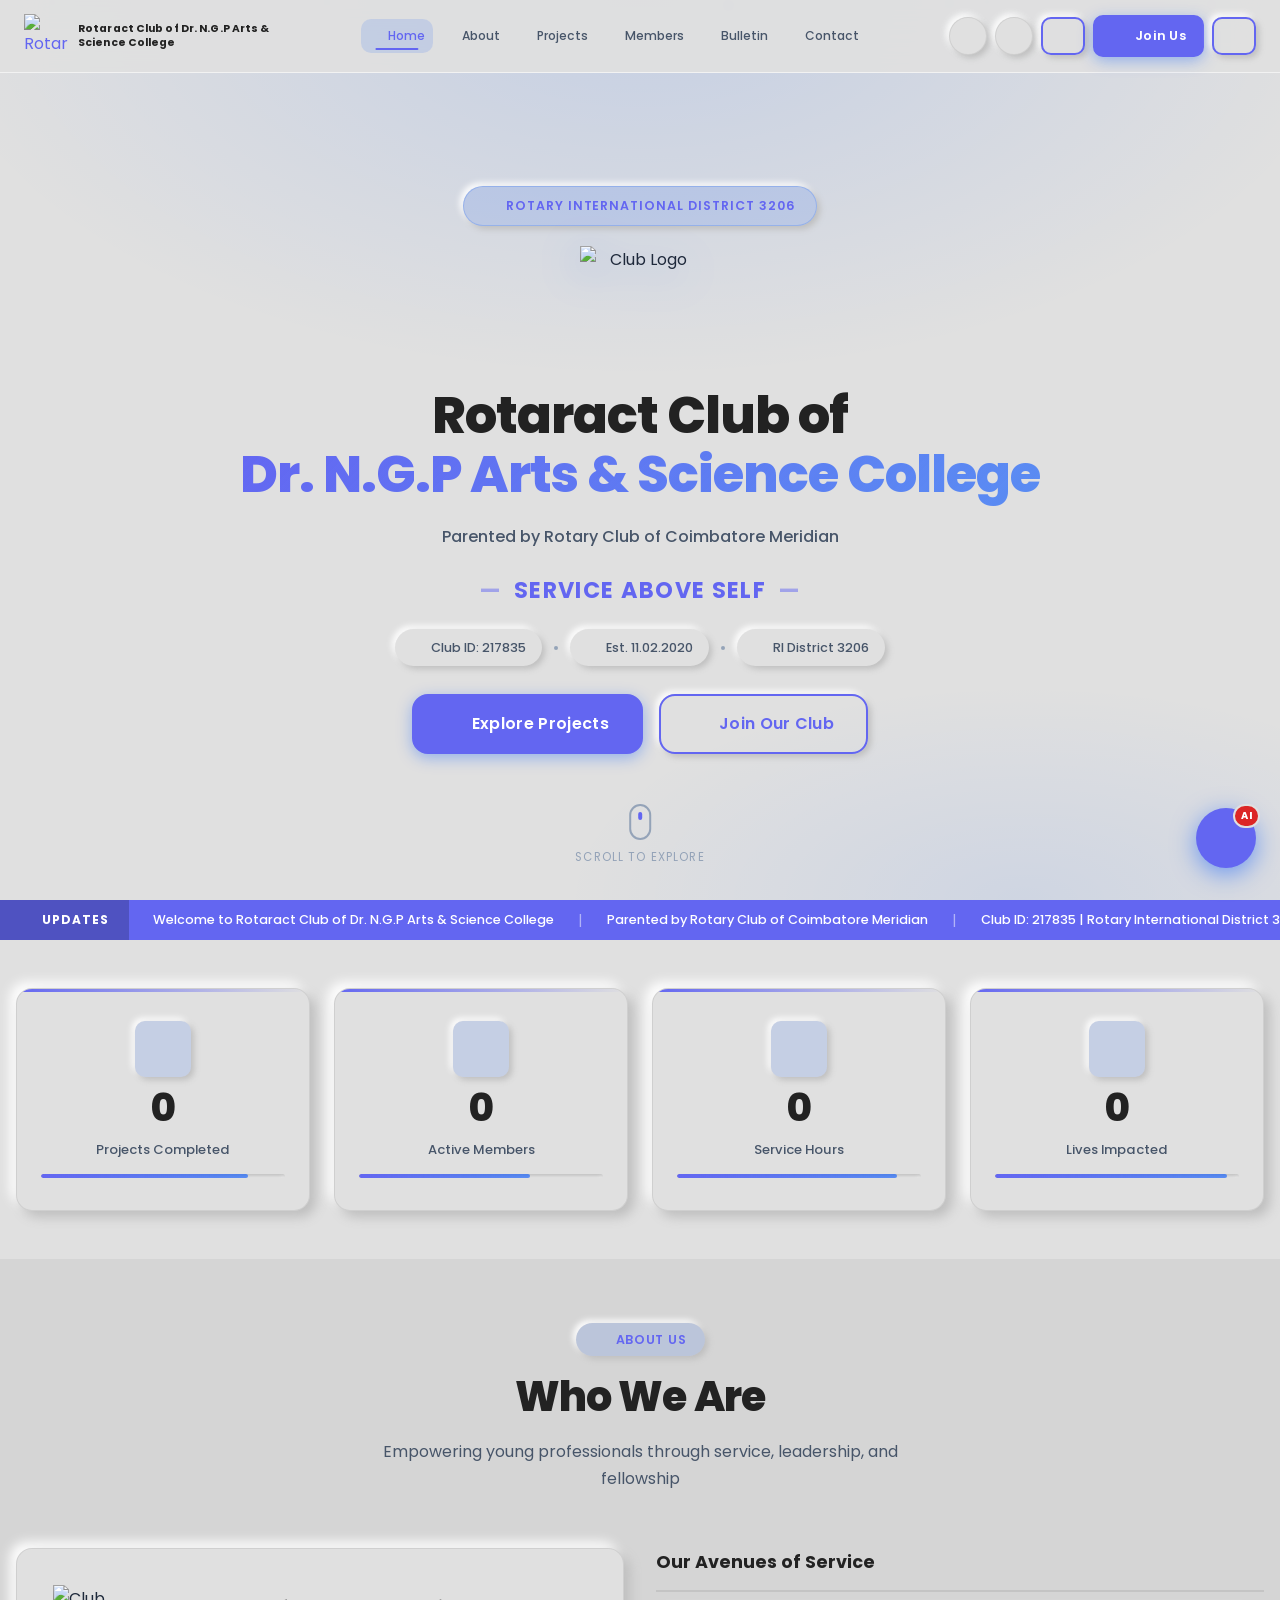
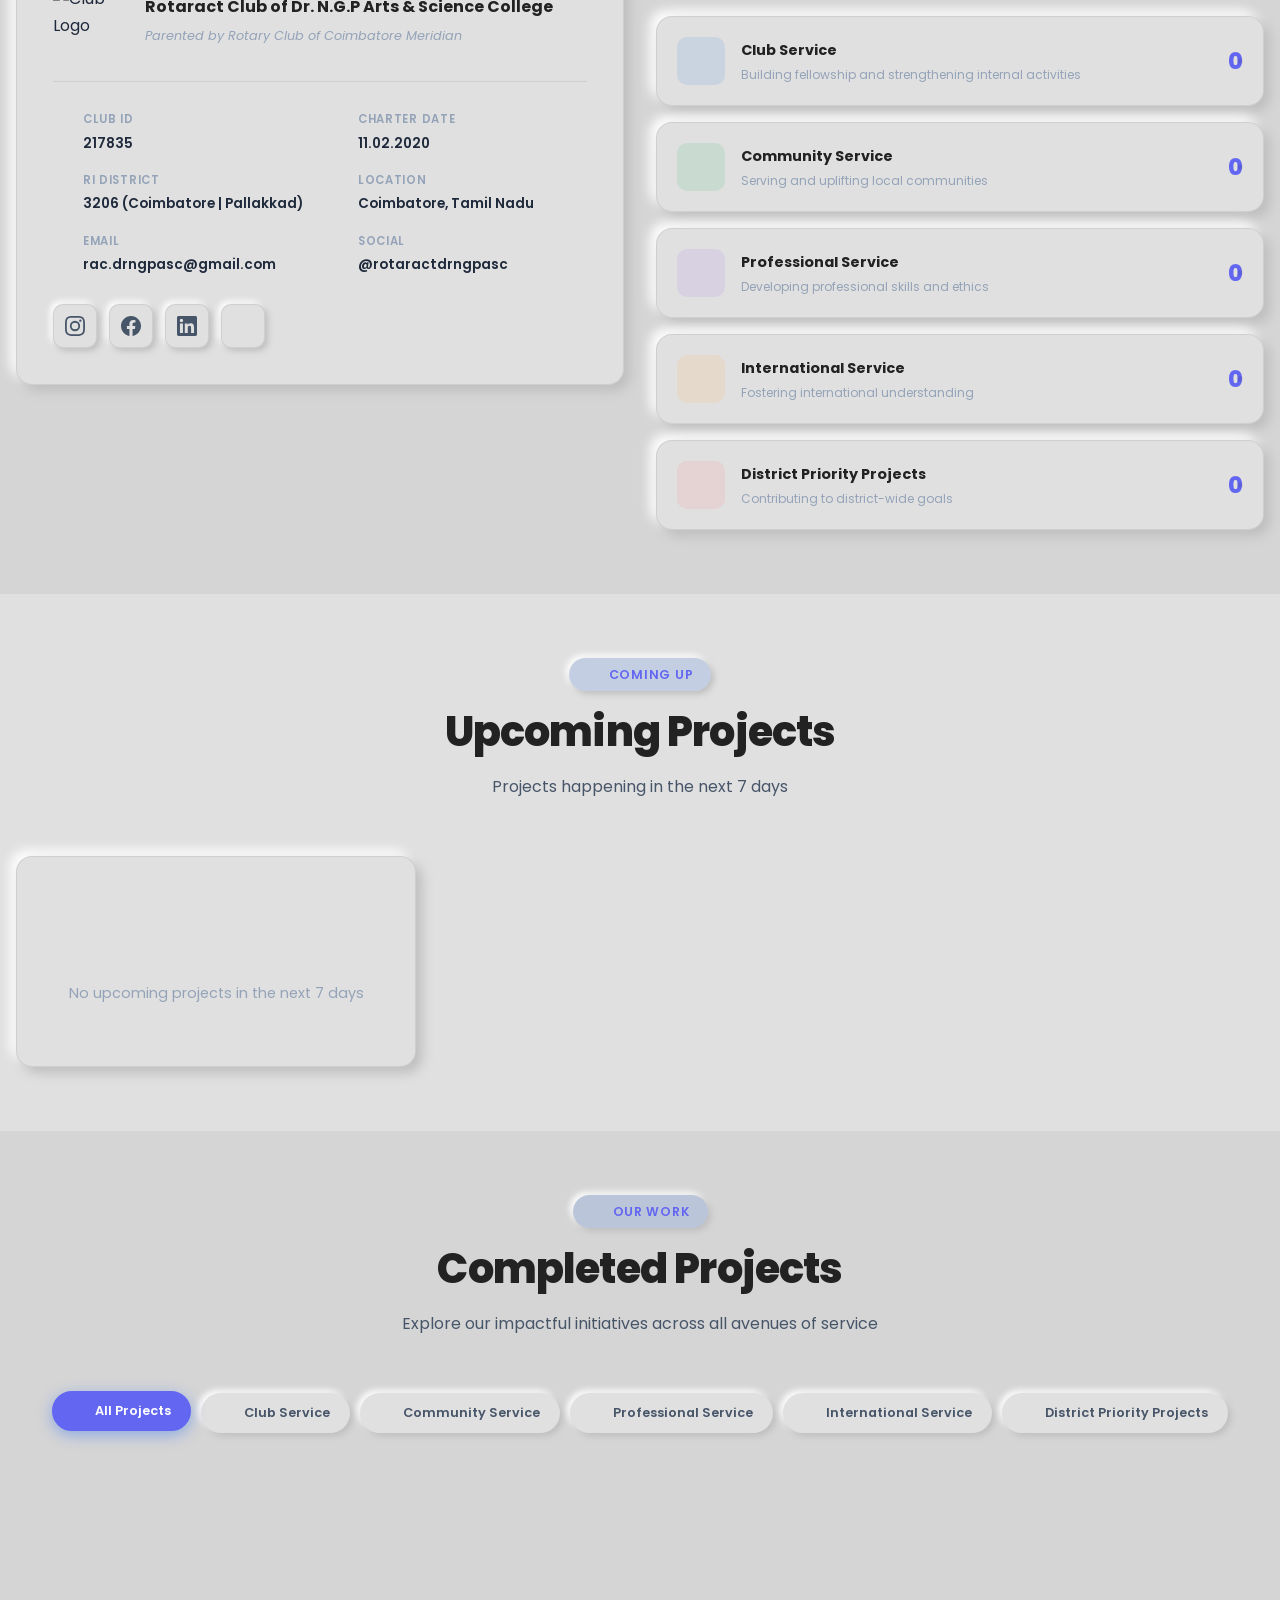
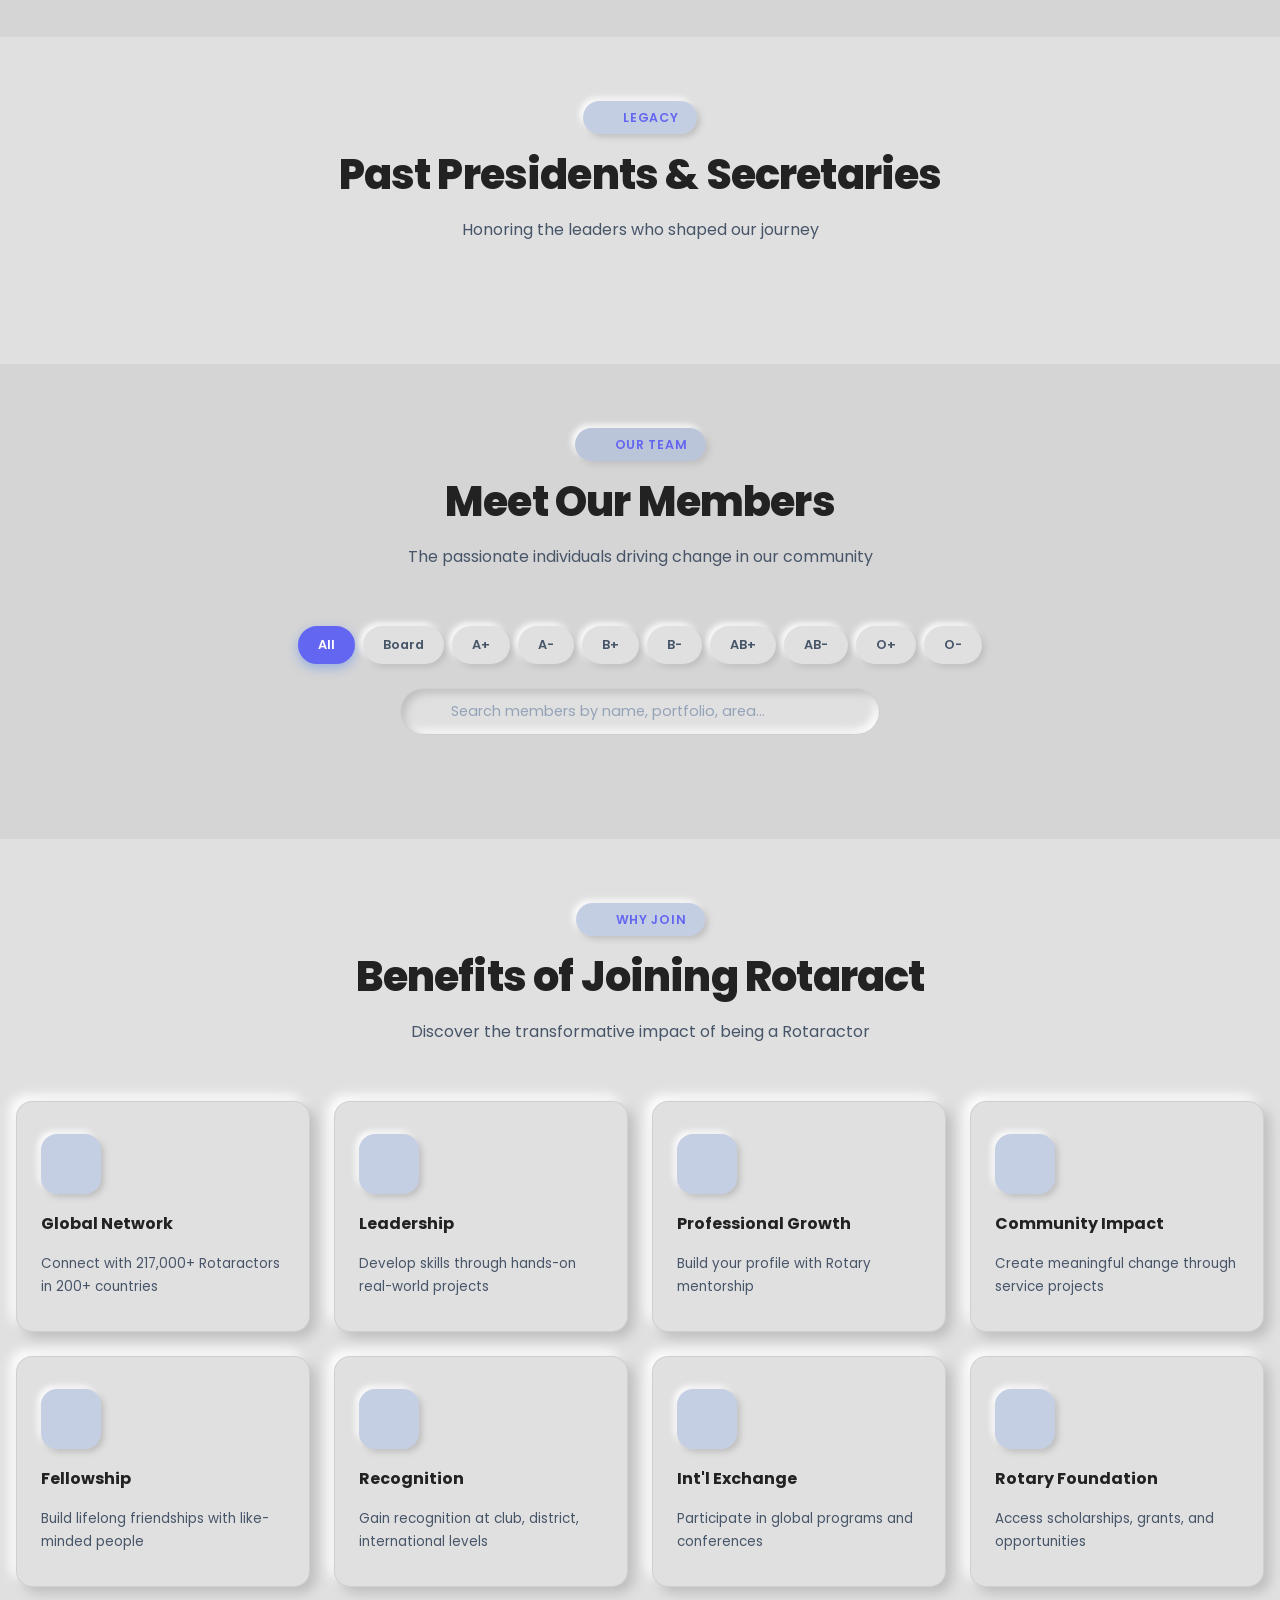
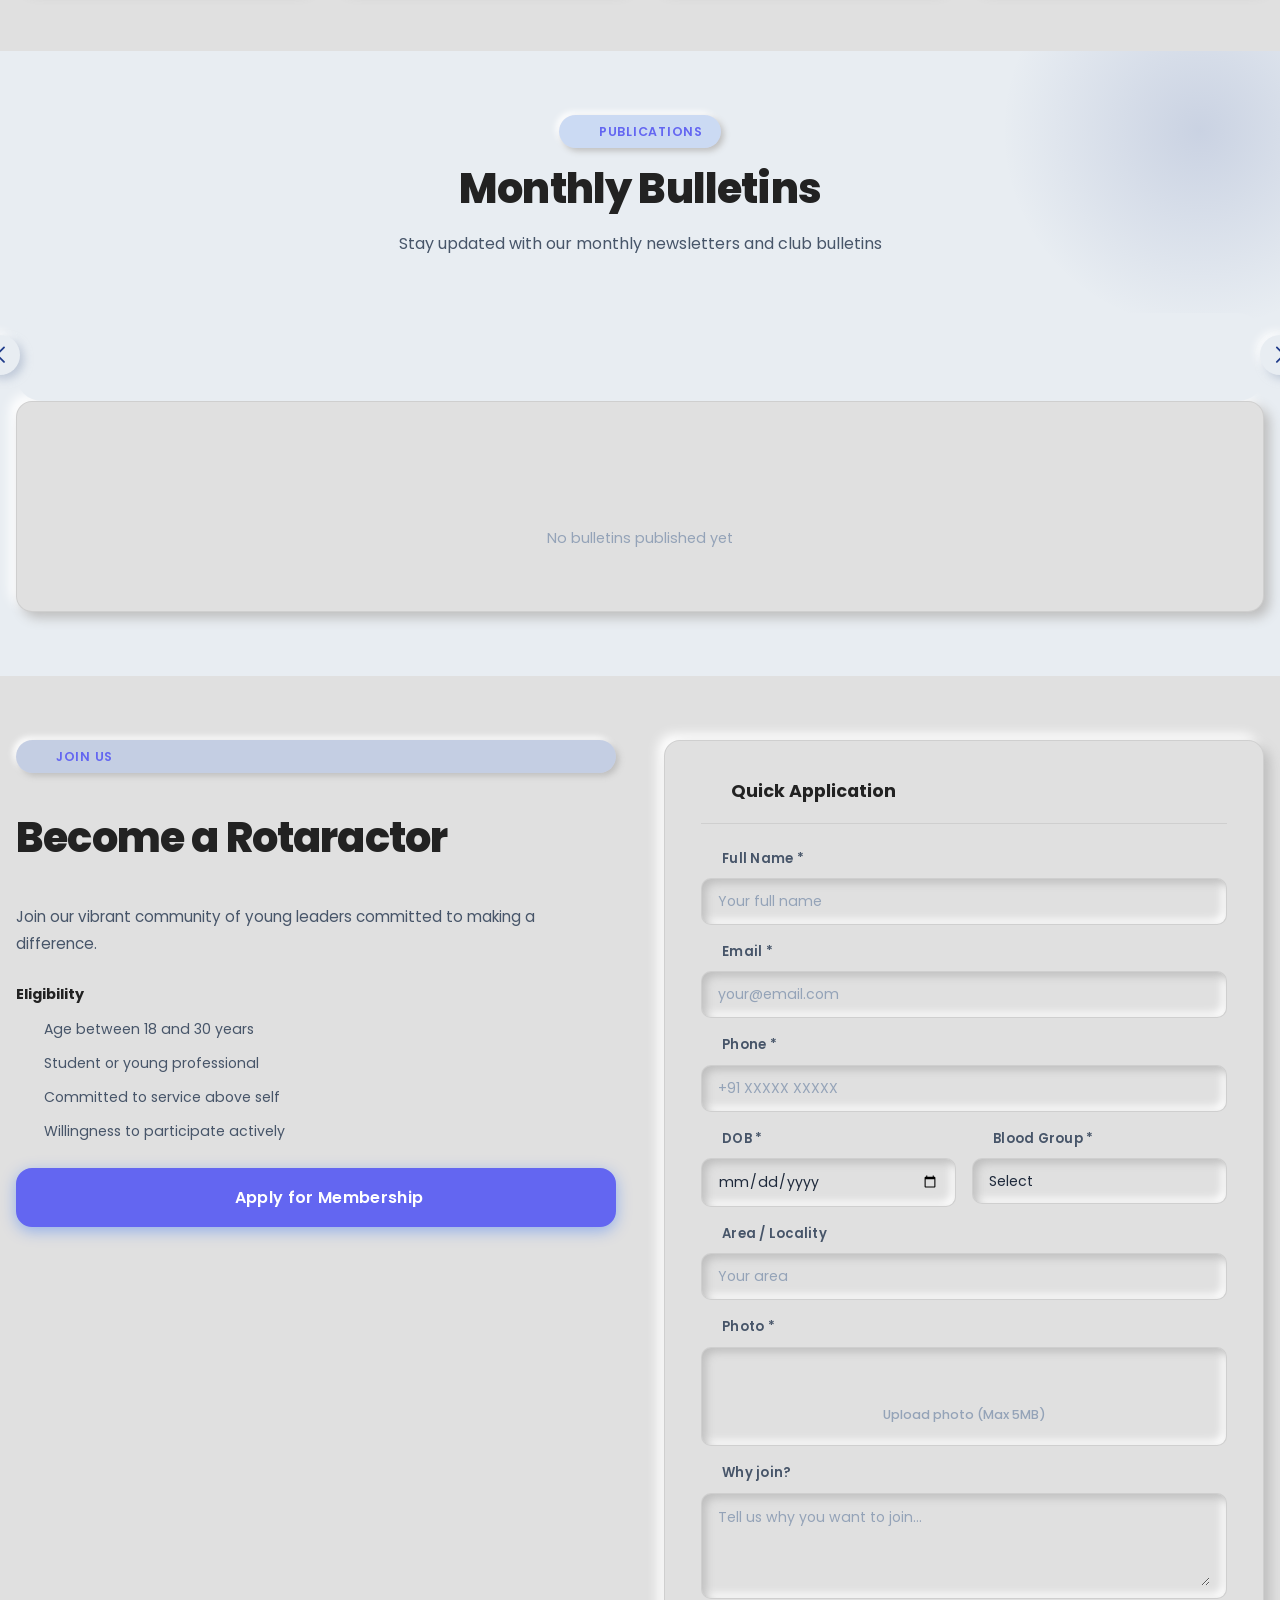
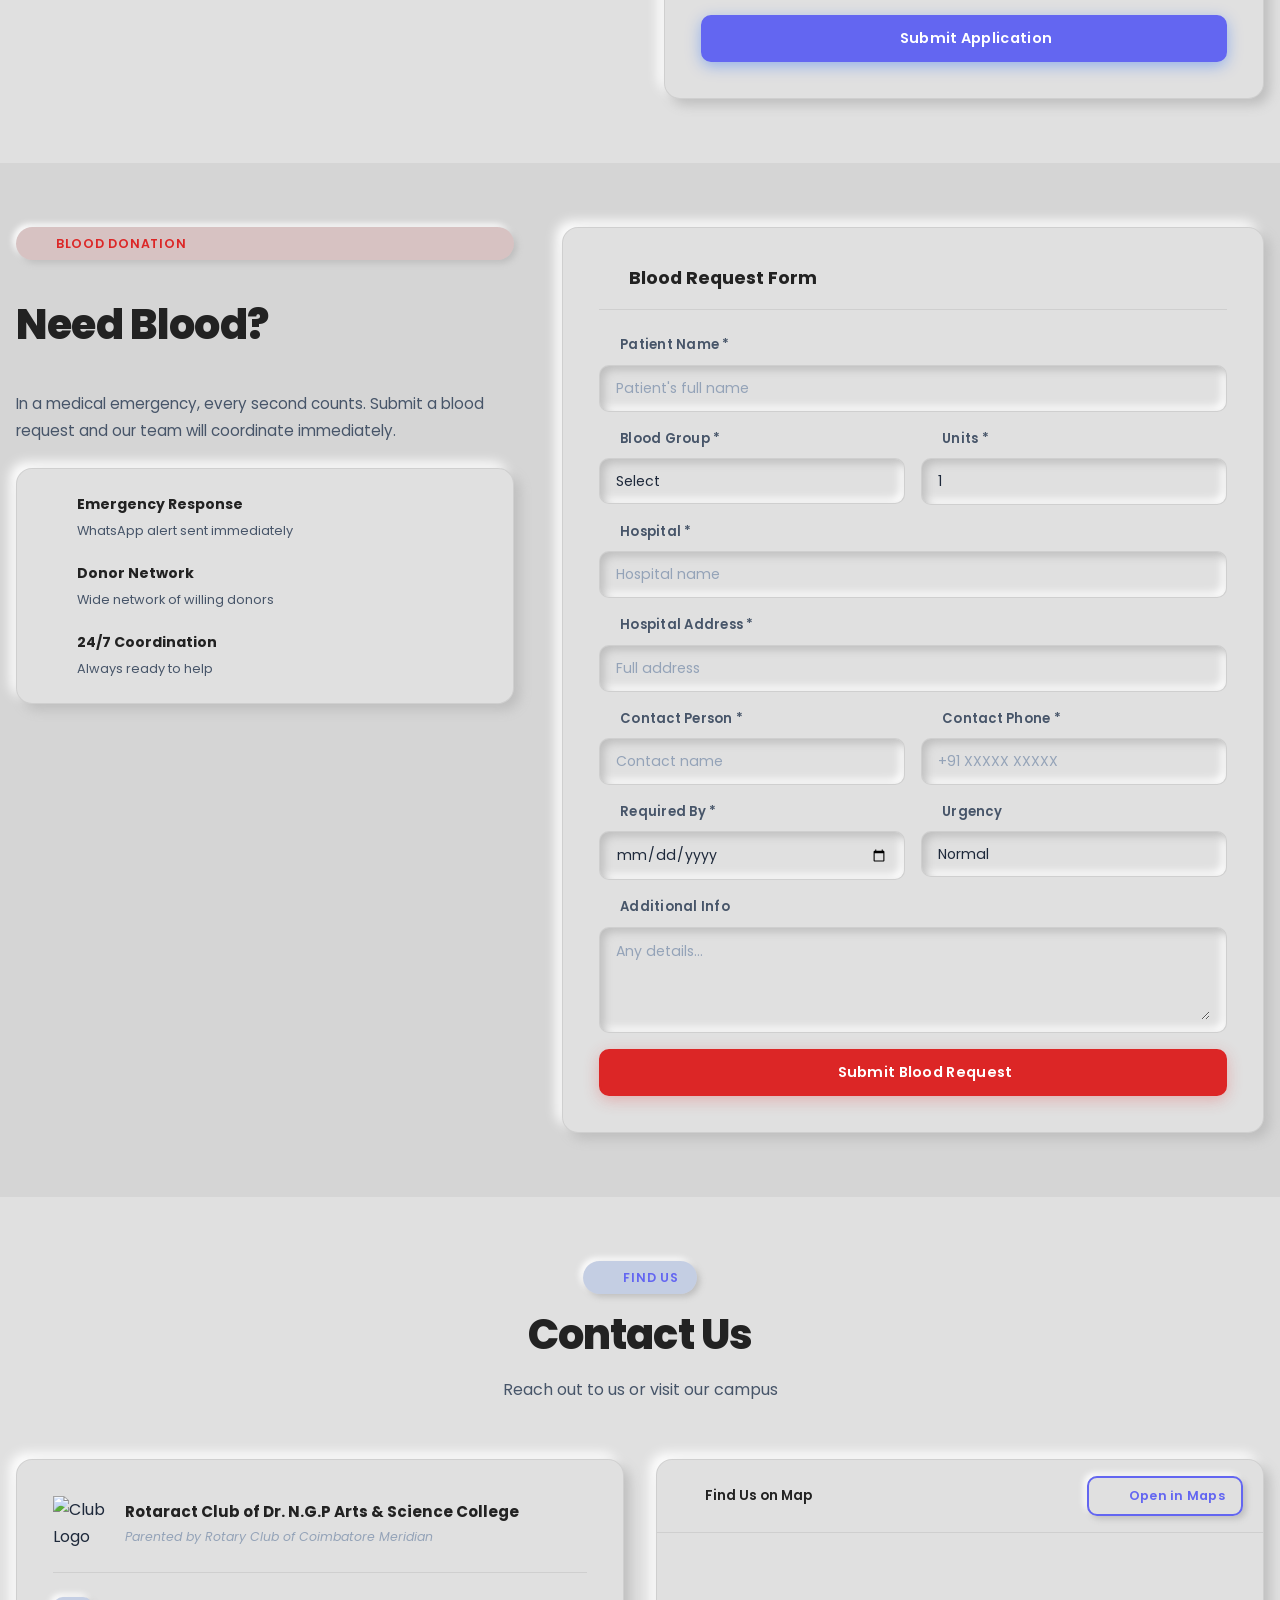
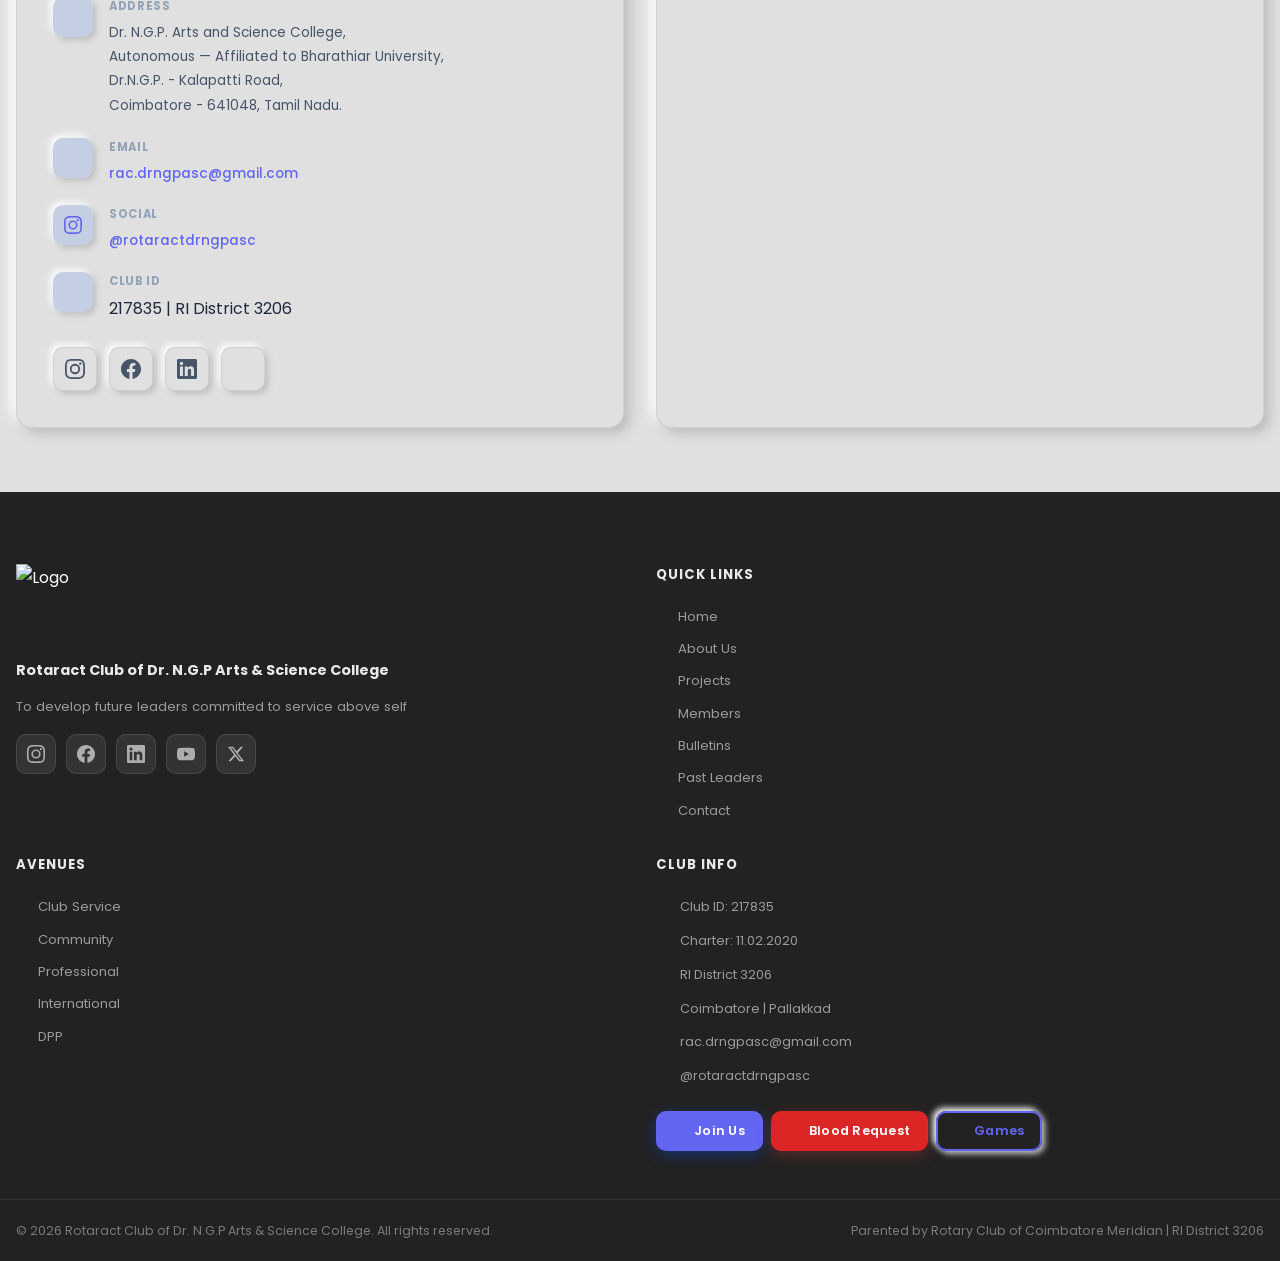
==== commit e328324e: "Update index.html" ====
--- a/index.html
+++ b/index.html
@@ -42,21 +42,20 @@
     .hidden { display: none !important; }
 
     /* ============================================================
-       CSS CUSTOM PROPERTIES (Neumorphism tokens)
+       CSS CUSTOM PROPERTIES — Neumorphism Tokens
     ============================================================ */
-    :root, [data-theme="light"] {
+    :root,
+    [data-theme="light"] {
       --neu-bg: #e8edf2;
       --neu-bg-card: #e8edf2;
-      --neu-shadow-light: rgba(255, 255, 255, 0.85);
-      --neu-shadow-dark: rgba(163, 177, 198, 0.6);
-      --neu-shadow-inset-light: rgba(255, 255, 255, 0.7);
-      --neu-shadow-inset-dark: rgba(163, 177, 198, 0.5);
+      --neu-shadow-light: rgba(255,255,255,0.85);
+      --neu-shadow-dark: rgba(163,177,198,0.6);
       --neu-radius: 18px;
       --neu-radius-sm: 12px;
       --neu-radius-xs: 8px;
       --primary: #1e3a8a;
       --primary-light: #3b82f6;
-      --primary-glow: rgba(30, 58, 138, 0.15);
+      --primary-glow: rgba(30,58,138,0.15);
       --accent: #6366f1;
       --danger: #dc2626;
       --text-primary: #1e293b;
@@ -65,20 +64,19 @@
       --text-on-primary: #ffffff;
       --section-bg: #e0e5ec;
       --section-bg-alt: #e8edf2;
-      --border-subtle: rgba(0, 0, 0, 0.04);
-      --glass-bg: rgba(232, 237, 242, 0.7);
-    }
-
+      --border-subtle: rgba(0,0,0,0.04);
+    }
     [data-theme="dark"] {
       --neu-bg: #1a1d23;
       --neu-bg-card: #1e2128;
-      --neu-shadow-light: rgba(45, 50, 60, 0.5);
-      --neu-shadow-dark: rgba(0, 0, 0, 0.55);
-      --neu-shadow-inset-light: rgba(45, 50, 60, 0.35);
-      --neu-shadow-inset-dark: rgba(0, 0, 0, 0.45);
+      --neu-shadow-light: rgba(45,50,60,0.5);
+      --neu-shadow-dark: rgba(0,0,0,0.55);
+      --neu-radius: 18px;
+      --neu-radius-sm: 12px;
+      --neu-radius-xs: 8px;
       --primary: #60a5fa;
       --primary-light: #93c5fd;
-      --primary-glow: rgba(96, 165, 250, 0.12);
+      --primary-glow: rgba(96,165,250,0.12);
       --accent: #818cf8;
       --danger: #f87171;
       --text-primary: #f1f5f9;
@@ -87,8 +85,7 @@
       --text-on-primary: #0f172a;
       --section-bg: #161920;
       --section-bg-alt: #1a1d23;
-      --border-subtle: rgba(255, 255, 255, 0.04);
-      --glass-bg: rgba(26, 29, 35, 0.7);
+      --border-subtle: rgba(255,255,255,0.04);
     }
 
     /* ============================================================
@@ -99,7 +96,7 @@
     .contact-icon-wrap  .social-icon-svg { width:18px; height:18px; }
 
     /* ============================================================
-       NEUMORPHISM NEWSLETTER SECTION
+       NEWSLETTER SECTION
     ============================================================ */
     .newsletters-section {
       background: var(--section-bg-alt);
@@ -109,22 +106,17 @@
     .newsletters-section::before {
       content: '';
       position: absolute;
-      top: -120px;
-      right: -120px;
-      width: 400px;
-      height: 400px;
+      top: -120px; right: -120px;
+      width: 400px; height: 400px;
       background: radial-gradient(circle, var(--primary-glow) 0%, transparent 70%);
       border-radius: 50%;
       pointer-events: none;
       z-index: 0;
     }
-    .newsletters-section .container {
-      position: relative;
-      z-index: 1;
-    }
+    .newsletters-section .container { position: relative; z-index: 1; }
 
     /* ============================================================
-       NEUMORPHISM NEWSLETTER CARD — Full Redesign
+       NEWSLETTER CARD — Neumorphic
     ============================================================ */
     .nl-card {
       display: flex;
@@ -136,18 +128,15 @@
       box-shadow:
         8px 8px 16px var(--neu-shadow-dark),
         -8px -8px 16px var(--neu-shadow-light);
-      transition: transform 0.35s cubic-bezier(.4,0,.2,1),
-                  box-shadow 0.35s cubic-bezier(.4,0,.2,1);
+      transition: transform .35s cubic-bezier(.4,0,.2,1), box-shadow .35s cubic-bezier(.4,0,.2,1);
       position: relative;
     }
     .nl-card::after {
       content: '';
-      position: absolute;
-      inset: 0;
+      position: absolute; inset: 0;
       border-radius: var(--neu-radius);
       border: 1px solid var(--border-subtle);
-      pointer-events: none;
-      z-index: 2;
+      pointer-events: none; z-index: 2;
     }
     .nl-card:hover {
       transform: translateY(-6px) scale(1.01);
@@ -156,246 +145,127 @@
         -12px -12px 24px var(--neu-shadow-light);
     }
 
-    /* ── Cover image preview ── */
+    /* Preview banner */
     .nl-preview {
       position: relative;
-      width: 100%;
-      height: 220px;
-      display: flex;
-      flex-direction: column;
-      align-items: center;
-      justify-content: flex-end;
-      padding: 0;
-      flex-shrink: 0;
-      overflow: hidden;
-      background: linear-gradient(135deg, #1e3a8a 0%, #3b82f6 100%);
-    }
-
-    /* Cover image that fills the preview */
+      width: 100%; height: 220px;
+      display: flex; flex-direction: column;
+      align-items: center; justify-content: flex-end;
+      padding: 0; flex-shrink: 0; overflow: hidden;
+      background: linear-gradient(135deg,#1e3a8a 0%,#3b82f6 100%);
+    }
     .nl-preview-cover {
-      position: absolute;
-      inset: 0;
-      width: 100%;
-      height: 100%;
-      object-fit: cover;
-      object-position: top center;
+      position: absolute; inset: 0;
+      width: 100%; height: 100%;
+      object-fit: cover; object-position: top center;
       z-index: 1;
-      transition: transform 0.5s cubic-bezier(.4,0,.2,1);
-    }
-    .nl-card:hover .nl-preview-cover {
-      transform: scale(1.06);
-    }
-
-    /* Fallback icon when no cover image */
+      transition: transform .5s cubic-bezier(.4,0,.2,1);
+    }
+    .nl-card:hover .nl-preview-cover { transform: scale(1.06); }
     .nl-preview-fallback {
-      position: absolute;
-      inset: 0;
-      display: flex;
-      flex-direction: column;
-      align-items: center;
-      justify-content: center;
-      gap: 10px;
-      z-index: 1;
-      padding: 20px;
-      text-align: center;
-    }
-    .nl-preview-fallback.has-cover {
-      display: none;
-    }
-
-    /* Gradient overlay on cover for text readability */
+      position: absolute; inset: 0;
+      display: flex; flex-direction: column;
+      align-items: center; justify-content: center;
+      gap: 10px; z-index: 1; padding: 20px; text-align: center;
+    }
+    .nl-preview-fallback.has-cover { display: none; }
     .nl-preview-overlay {
-      position: absolute;
-      bottom: 0;
-      left: 0;
-      right: 0;
+      position: absolute; bottom: 0; left: 0; right: 0;
       height: 100px;
       background: linear-gradient(to top, rgba(0,0,0,.7) 0%, transparent 100%);
-      z-index: 2;
-      pointer-events: none;
-    }
-
-    /* Type badge */
+      z-index: 2; pointer-events: none;
+    }
     .nl-preview-badge {
-      position: absolute;
-      top: 12px;
-      left: 12px;
-      z-index: 5;
-      display: inline-flex;
-      align-items: center;
-      gap: 5px;
-      background: rgba(0, 0, 0, 0.55);
-      backdrop-filter: blur(8px);
-      -webkit-backdrop-filter: blur(8px);
-      color: #fff;
-      font-size: 0.6rem;
-      font-weight: 700;
-      letter-spacing: 0.8px;
-      text-transform: uppercase;
-      padding: 5px 12px;
-      border-radius: 20px;
+      position: absolute; top: 12px; left: 12px; z-index: 5;
+      display: inline-flex; align-items: center; gap: 5px;
+      background: rgba(0,0,0,.55);
+      backdrop-filter: blur(8px); -webkit-backdrop-filter: blur(8px);
+      color: #fff; font-size: .6rem; font-weight: 700;
+      letter-spacing: .8px; text-transform: uppercase;
+      padding: 5px 12px; border-radius: 20px;
       font-family: Poppins, sans-serif;
       border: 1px solid rgba(255,255,255,.12);
     }
-    .nl-preview-badge svg {
-      width: 10px;
-      height: 10px;
-      flex-shrink: 0;
-    }
-
-    /* Issue number badge (top right) */
+    .nl-preview-badge svg { width:10px; height:10px; flex-shrink:0; }
     .nl-preview-issue {
-      position: absolute;
-      top: 12px;
-      right: 12px;
-      z-index: 5;
-      background: var(--primary);
-      color: var(--text-on-primary);
-      font-size: 0.6rem;
-      font-weight: 800;
-      letter-spacing: 0.5px;
-      padding: 5px 11px;
-      border-radius: 20px;
+      position: absolute; top: 12px; right: 12px; z-index: 5;
+      background: var(--primary); color: var(--text-on-primary);
+      font-size: .6rem; font-weight: 800; letter-spacing: .5px;
+      padding: 5px 11px; border-radius: 20px;
       font-family: Poppins, sans-serif;
       box-shadow: 0 2px 8px rgba(0,0,0,.2);
     }
-
-    /* Title overlay on bottom of image */
     .nl-preview-info {
-      position: absolute;
-      bottom: 0;
-      left: 0;
-      right: 0;
-      z-index: 3;
-      padding: 16px 16px 14px;
+      position: absolute; bottom: 0; left: 0; right: 0;
+      z-index: 3; padding: 16px 16px 14px;
     }
     .nl-preview-title {
-      color: #fff;
-      font-size: 0.9rem;
-      font-weight: 700;
-      margin: 0;
-      line-height: 1.35;
+      color: #fff; font-size: .9rem; font-weight: 700;
+      margin: 0; line-height: 1.35;
       font-family: Poppins, sans-serif;
-      display: -webkit-box;
-      -webkit-line-clamp: 2;
-      -webkit-box-orient: vertical;
-      overflow: hidden;
+      display: -webkit-box; -webkit-line-clamp: 2;
+      -webkit-box-orient: vertical; overflow: hidden;
       text-shadow: 0 1px 6px rgba(0,0,0,.4);
     }
     .nl-preview-month {
-      color: rgba(255, 255, 255, 0.75);
-      font-size: 0.72rem;
-      margin: 4px 0 0;
-      font-family: Poppins, sans-serif;
+      color: rgba(255,255,255,.75); font-size: .72rem;
+      margin: 4px 0 0; font-family: Poppins, sans-serif;
       text-shadow: 0 1px 4px rgba(0,0,0,.3);
     }
-
-    /* Neumorphic icon for fallback */
-    .nl-preview-icon {
-      opacity: 0.88;
-      flex-shrink: 0;
-    }
     .nl-preview-fallback-title {
-      color: rgba(255,255,255,.93);
-      font-size: 0.88rem;
-      font-weight: 600;
-      margin: 0;
-      line-height: 1.3;
-      font-family: Poppins, sans-serif;
-      display: -webkit-box;
-      -webkit-line-clamp: 2;
-      -webkit-box-orient: vertical;
-      overflow: hidden;
+      color: rgba(255,255,255,.93); font-size: .88rem; font-weight: 600;
+      margin: 0; line-height: 1.3; font-family: Poppins, sans-serif;
+      display: -webkit-box; -webkit-line-clamp: 2;
+      -webkit-box-orient: vertical; overflow: hidden;
     }
     .nl-preview-fallback-month {
-      color: rgba(255,255,255,.62);
-      font-size: 0.72rem;
-      margin: 0;
-      font-family: Poppins, sans-serif;
-    }
-
-    /* ── Card body (neumorphic inset feel) ── */
+      color: rgba(255,255,255,.62); font-size: .72rem;
+      margin: 0; font-family: Poppins, sans-serif;
+    }
+
+    /* Card body */
     .nl-body {
       padding: 16px 18px 8px;
-      display: flex;
-      flex-direction: column;
-      gap: 8px;
-      flex: 1;
+      display: flex; flex-direction: column; gap: 8px; flex: 1;
     }
     .nl-body-title {
-      margin: 0;
-      font-size: 0.92rem;
-      font-weight: 700;
-      color: var(--text-primary);
-      line-height: 1.4;
+      margin: 0; font-size: .92rem; font-weight: 700;
+      color: var(--text-primary); line-height: 1.4;
       font-family: Poppins, sans-serif;
-      display: -webkit-box;
-      -webkit-line-clamp: 2;
-      -webkit-box-orient: vertical;
-      overflow: hidden;
+      display: -webkit-box; -webkit-line-clamp: 2;
+      -webkit-box-orient: vertical; overflow: hidden;
     }
     .nl-body-meta {
-      display: flex;
-      align-items: center;
-      gap: 6px;
-      font-size: 0.73rem;
-      color: var(--text-muted);
+      display: flex; align-items: center; gap: 6px;
+      font-size: .73rem; color: var(--text-muted);
       font-family: Poppins, sans-serif;
     }
-    .nl-body-meta svg {
-      width: 12px;
-      height: 12px;
-      flex-shrink: 0;
-      opacity: 0.6;
-    }
+    .nl-body-meta svg { width:12px; height:12px; flex-shrink:0; opacity:.6; }
     .nl-body-desc {
-      margin: 0;
-      font-size: 0.8rem;
-      color: var(--text-secondary);
-      line-height: 1.55;
-      flex: 1;
-      display: -webkit-box;
-      -webkit-line-clamp: 2;
-      -webkit-box-orient: vertical;
-      overflow: hidden;
+      margin: 0; font-size: .8rem; color: var(--text-secondary);
+      line-height: 1.55; flex: 1;
+      display: -webkit-box; -webkit-line-clamp: 2;
+      -webkit-box-orient: vertical; overflow: hidden;
       font-family: Poppins, sans-serif;
     }
 
-    /* ── Neumorphic action buttons ── */
+    /* Card action buttons — Neumorphic */
     .nl-actions {
-      display: flex;
-      gap: 10px;
-      padding: 10px 18px 18px;
+      display: flex; gap: 10px; padding: 10px 18px 18px;
     }
     .nl-btn {
-      flex: 1;
-      display: inline-flex;
-      align-items: center;
-      justify-content: center;
-      gap: 7px;
-      padding: 10px 14px;
-      border-radius: var(--neu-radius-sm);
-      font-size: 0.78rem;
-      font-weight: 600;
-      cursor: pointer;
-      transition: all 0.25s cubic-bezier(.4,0,.2,1);
-      text-decoration: none;
-      font-family: Poppins, sans-serif;
-      white-space: nowrap;
-      border: none;
-      min-width: 80px;
-      letter-spacing: 0.2px;
-    }
-    .nl-btn svg {
-      width: 13px;
-      height: 13px;
-      flex-shrink: 0;
-    }
-
-    /* View button — neumorphic raised */
+      flex: 1; display: inline-flex; align-items: center;
+      justify-content: center; gap: 7px; padding: 10px 14px;
+      border-radius: var(--neu-radius-sm); font-size: .78rem;
+      font-weight: 600; cursor: pointer;
+      transition: all .25s cubic-bezier(.4,0,.2,1);
+      text-decoration: none; font-family: Poppins, sans-serif;
+      white-space: nowrap; border: none; min-width: 80px;
+      letter-spacing: .2px;
+    }
+    .nl-btn svg { width:13px; height:13px; flex-shrink:0; }
     .nl-btn-view {
-      background: var(--neu-bg-card);
-      color: var(--primary);
+      background: var(--neu-bg-card); color: var(--primary);
       box-shadow:
         4px 4px 8px var(--neu-shadow-dark),
         -4px -4px 8px var(--neu-shadow-light);
@@ -404,46 +274,36 @@
       box-shadow:
         inset 3px 3px 6px var(--neu-shadow-dark),
         inset -3px -3px 6px var(--neu-shadow-light);
-      transform: scale(0.97);
+      transform: scale(.97);
     }
     .nl-btn-view:active {
       box-shadow:
         inset 4px 4px 8px var(--neu-shadow-dark),
         inset -4px -4px 8px var(--neu-shadow-light);
     }
-
-    /* Open button — neumorphic primary */
-    .nl-btn-open {
-      background: var(--primary);
-      color: var(--text-on-primary);
+    .nl-btn-dl {
+      background: var(--primary); color: var(--text-on-primary);
       box-shadow:
         4px 4px 8px var(--neu-shadow-dark),
         -4px -4px 8px var(--neu-shadow-light);
     }
-    .nl-btn-open:hover {
-      opacity: 0.9;
-      transform: translateY(-2px);
+    .nl-btn-dl:hover {
+      opacity: .9; transform: translateY(-2px);
       box-shadow:
         6px 6px 12px var(--neu-shadow-dark),
         -6px -6px 12px var(--neu-shadow-light);
     }
-
     .nl-no-url {
-      font-size: 0.75rem;
-      color: var(--text-muted);
-      text-align: center;
-      width: 100%;
-      padding: 8px 0;
-      font-family: Poppins, sans-serif;
-      font-style: italic;
+      font-size: .75rem; color: var(--text-muted);
+      text-align: center; width: 100%; padding: 8px 0;
+      font-family: Poppins, sans-serif; font-style: italic;
     }
 
     /* ============================================================
-       NEWSLETTER SWIPER — Neumorphic wrapper
+       NEWSLETTER SWIPER WRAPPER
     ============================================================ */
     .newsletters-swiper-wrap {
-      position: relative;
-      padding: 8px;
+      position: relative; padding: 8px;
       border-radius: calc(var(--neu-radius) + 8px);
       background: var(--neu-bg);
     }
@@ -451,148 +311,98 @@
       padding: 16px 8px 56px !important;
       overflow: visible !important;
     }
-    .newsletters-swiper .swiper-wrapper {
-      align-items: stretch;
-    }
-    .newsletters-swiper .swiper-slide {
-      height: auto !important;
-      display: flex;
-      width: 300px;
-    }
-    .newsletters-swiper .swiper-slide .nl-card {
-      height: 100%;
-      width: 100%;
-    }
-    .newsletters-pagination {
-      bottom: 10px !important;
-    }
+    .newsletters-swiper .swiper-wrapper { align-items: stretch; }
+    .newsletters-swiper .swiper-slide  {
+      height: auto !important; display: flex; width: 300px;
+    }
+    .newsletters-swiper .swiper-slide .nl-card { height: 100%; width: 100%; }
+    .newsletters-pagination { bottom: 10px !important; }
     .newsletters-pagination .swiper-pagination-bullet {
-      width: 10px;
-      height: 10px;
-      background: var(--text-muted);
-      opacity: 0.4;
-      transition: all 0.3s;
+      width: 10px; height: 10px;
+      background: var(--text-muted); opacity: .4; transition: all .3s;
     }
     .newsletters-pagination .swiper-pagination-bullet-active {
-      background: var(--primary);
-      opacity: 1;
-      width: 28px;
-      border-radius: 5px;
-    }
-    .newsletters-prev, .newsletters-next {
+      background: var(--primary); opacity: 1;
+      width: 28px; border-radius: 5px;
+    }
+    .newsletters-prev,
+    .newsletters-next {
       color: var(--primary) !important;
       background: var(--neu-bg-card) !important;
-      width: 40px !important;
-      height: 40px !important;
+      width: 40px !important; height: 40px !important;
       border-radius: 50% !important;
       box-shadow:
         4px 4px 8px var(--neu-shadow-dark),
         -4px -4px 8px var(--neu-shadow-light) !important;
-      transition: all 0.25s !important;
-    }
-    .newsletters-prev:hover, .newsletters-next:hover {
+      transition: all .25s !important;
+    }
+    .newsletters-prev:hover,
+    .newsletters-next:hover {
       box-shadow:
         inset 3px 3px 6px var(--neu-shadow-dark),
         inset -3px -3px 6px var(--neu-shadow-light) !important;
     }
-    .newsletters-prev::after, .newsletters-next::after {
-      font-size: 16px !important;
-      font-weight: 700 !important;
-    }
+    .newsletters-prev::after,
+    .newsletters-next::after { font-size: 16px !important; font-weight: 700 !important; }
 
     /* ============================================================
        NEWSLETTER VIEWER MODAL — Neumorphic
     ============================================================ */
     #nl-viewer-overlay {
-      position: fixed;
-      inset: 0;
-      background: rgba(0, 0, 0, 0.75);
+      position: fixed; inset: 0;
+      background: rgba(0,0,0,.75);
       z-index: 999999;
-      display: flex;
-      align-items: center;
-      justify-content: center;
+      display: flex; align-items: center; justify-content: center;
       padding: 16px;
-      backdrop-filter: blur(12px);
-      -webkit-backdrop-filter: blur(12px);
-      opacity: 0;
-      pointer-events: none;
-      transition: opacity 0.35s cubic-bezier(.4,0,.2,1);
-    }
-    #nl-viewer-overlay.active {
-      opacity: 1;
-      pointer-events: all;
-    }
+      backdrop-filter: blur(12px); -webkit-backdrop-filter: blur(12px);
+      opacity: 0; pointer-events: none;
+      transition: opacity .35s cubic-bezier(.4,0,.2,1);
+    }
+    #nl-viewer-overlay.active { opacity: 1; pointer-events: all; }
 
     #nl-viewer-box {
       background: var(--neu-bg-card);
       border-radius: calc(var(--neu-radius) + 4px);
-      width: 100%;
-      max-width: 960px;
-      max-height: 92vh;
-      display: flex;
-      flex-direction: column;
+      width: 100%; max-width: 960px; max-height: 92vh;
+      display: flex; flex-direction: column;
       overflow: hidden;
       box-shadow:
         16px 16px 32px var(--neu-shadow-dark),
         -16px -16px 32px var(--neu-shadow-light),
         0 0 0 1px var(--border-subtle);
-      transform: scale(0.93) translateY(20px);
-      transition: transform 0.4s cubic-bezier(.4,0,.2,1);
+      transform: scale(.93) translateY(20px);
+      transition: transform .4s cubic-bezier(.4,0,.2,1);
     }
     #nl-viewer-overlay.active #nl-viewer-box {
       transform: scale(1) translateY(0);
     }
 
     #nl-viewer-head {
-      display: flex;
-      align-items: center;
-      gap: 12px;
+      display: flex; align-items: center; gap: 12px;
       padding: 16px 20px;
       border-bottom: 1px solid var(--border-subtle);
-      flex-shrink: 0;
-      background: var(--neu-bg-card);
+      flex-shrink: 0; background: var(--neu-bg-card);
     }
     #nl-viewer-head h3 {
-      flex: 1;
-      font-size: 0.95rem;
-      font-weight: 700;
-      color: var(--text-primary);
-      margin: 0;
-      overflow: hidden;
-      text-overflow: ellipsis;
-      white-space: nowrap;
+      flex: 1; font-size: .95rem; font-weight: 700;
+      color: var(--text-primary); margin: 0;
+      overflow: hidden; text-overflow: ellipsis; white-space: nowrap;
       font-family: Poppins, sans-serif;
     }
-    #nl-viewer-btns {
-      display: flex;
-      gap: 8px;
-      flex-shrink: 0;
-    }
+    #nl-viewer-btns { display: flex; gap: 8px; flex-shrink: 0; }
 
     .nlv-btn {
-      display: inline-flex;
-      align-items: center;
-      justify-content: center;
-      gap: 6px;
-      padding: 8px 16px;
-      border-radius: var(--neu-radius-xs);
-      font-size: 0.78rem;
-      font-weight: 600;
-      cursor: pointer;
-      text-decoration: none;
-      border: none;
-      transition: all 0.25s cubic-bezier(.4,0,.2,1);
-      font-family: Poppins, sans-serif;
-      white-space: nowrap;
-    }
-    .nlv-btn svg {
-      width: 13px;
-      height: 13px;
-      flex-shrink: 0;
-    }
+      display: inline-flex; align-items: center;
+      justify-content: center; gap: 6px;
+      padding: 8px 16px; border-radius: var(--neu-radius-xs);
+      font-size: .78rem; font-weight: 600; cursor: pointer;
+      text-decoration: none; border: none;
+      transition: all .25s cubic-bezier(.4,0,.2,1);
+      font-family: Poppins, sans-serif; white-space: nowrap;
+    }
+    .nlv-btn svg { width:13px; height:13px; flex-shrink:0; }
     .nlv-btn-outline {
-      background: var(--neu-bg-card);
-      color: var(--primary);
+      background: var(--neu-bg-card); color: var(--primary);
       box-shadow:
         3px 3px 6px var(--neu-shadow-dark),
         -3px -3px 6px var(--neu-shadow-light);
@@ -603,30 +413,23 @@
         inset -2px -2px 5px var(--neu-shadow-light);
     }
     .nlv-btn-solid {
-      background: var(--primary);
-      color: var(--text-on-primary);
+      background: var(--primary); color: var(--text-on-primary);
       box-shadow:
         3px 3px 6px var(--neu-shadow-dark),
         -3px -3px 6px var(--neu-shadow-light);
-    }
-    .nlv-btn-solid:hover {
-      opacity: 0.88;
-      transform: translateY(-1px);
+      border: none;
+    }
+    .nlv-btn-solid:hover { opacity: .88; transform: translateY(-1px); }
+    .nlv-btn-solid:disabled {
+      opacity: .6; cursor: not-allowed; transform: none;
     }
 
     #nl-viewer-x {
-      background: var(--neu-bg-card);
-      border: none;
-      cursor: pointer;
+      background: var(--neu-bg-card); border: none; cursor: pointer;
       color: var(--text-secondary);
-      width: 38px;
-      height: 38px;
-      border-radius: 50%;
-      display: flex;
-      align-items: center;
-      justify-content: center;
-      flex-shrink: 0;
-      transition: all 0.25s;
+      width: 38px; height: 38px; border-radius: 50%;
+      display: flex; align-items: center; justify-content: center;
+      flex-shrink: 0; transition: all .25s;
       box-shadow:
         3px 3px 6px var(--neu-shadow-dark),
         -3px -3px 6px var(--neu-shadow-light);
@@ -637,243 +440,209 @@
         inset -2px -2px 5px var(--neu-shadow-light);
       color: var(--danger);
     }
-    #nl-viewer-x svg {
-      width: 18px;
-      height: 18px;
-    }
+    #nl-viewer-x svg { width:18px; height:18px; }
 
     #nl-viewer-content {
-      flex: 1;
-      overflow: hidden;
-      position: relative;
-      background: #111827;
-      min-height: 440px;
+      flex: 1; overflow: hidden; position: relative;
+      background: #111827; min-height: 440px;
       border-radius: 0 0 calc(var(--neu-radius) + 4px) calc(var(--neu-radius) + 4px);
     }
     #nl-viewer-content iframe {
-      width: 100%;
-      height: 100%;
-      min-height: 520px;
-      border: none;
-      display: block;
+      width: 100%; height: 100%; min-height: 520px;
+      border: none; display: block;
     }
 
     .nlv-loader {
-      position: absolute;
-      inset: 0;
-      display: flex;
-      flex-direction: column;
-      align-items: center;
-      justify-content: center;
-      gap: 16px;
-      color: #fff;
-      font-family: Poppins, sans-serif;
-      z-index: 2;
-    }
-    .nlv-loader p {
-      margin: 0;
-      font-size: 0.88rem;
-      opacity: 0.7;
-    }
+      position: absolute; inset: 0;
+      display: flex; flex-direction: column;
+      align-items: center; justify-content: center;
+      gap: 16px; color: #fff; font-family: Poppins, sans-serif; z-index: 2;
+    }
+    .nlv-loader p { margin: 0; font-size: .88rem; opacity: .7; }
+
     .nlv-spin {
-      width: 42px;
-      height: 42px;
-      border: 3px solid rgba(255, 255, 255, 0.15);
+      width: 42px; height: 42px;
+      border: 3px solid rgba(255,255,255,.15);
       border-top-color: var(--primary-light, #3b82f6);
       border-radius: 50%;
-      animation: nlv-spin 0.8s linear infinite;
-    }
-    @keyframes nlv-spin {
-      to { transform: rotate(360deg); }
-    }
+      animation: nlv-spin .8s linear infinite;
+    }
+    @keyframes nlv-spin { to { transform: rotate(360deg); } }
 
     .nlv-ext {
-      display: flex;
-      flex-direction: column;
-      align-items: center;
-      justify-content: center;
-      gap: 18px;
-      padding: 56px 32px;
-      text-align: center;
-      color: #fff;
-      height: 100%;
-      min-height: 300px;
-    }
-    .nlv-ext svg { opacity: 0.6; flex-shrink: 0; }
+      display: flex; flex-direction: column;
+      align-items: center; justify-content: center;
+      gap: 18px; padding: 56px 32px; text-align: center;
+      color: #fff; height: 100%; min-height: 300px;
+    }
+    .nlv-ext svg { opacity: .6; flex-shrink: 0; }
     .nlv-ext h4 {
-      font-size: 1.15rem;
-      font-weight: 700;
-      margin: 0;
-      color: #fff;
+      font-size: 1.15rem; font-weight: 700; margin: 0;
+      color: #fff; font-family: Poppins, sans-serif;
+    }
+    .nlv-ext p {
+      font-size: .86rem; color: rgba(255,255,255,.65);
+      margin: 0; line-height: 1.6; max-width: 400px;
       font-family: Poppins, sans-serif;
     }
-    .nlv-ext p {
-      font-size: 0.86rem;
-      color: rgba(255, 255, 255, 0.65);
-      margin: 0;
-      line-height: 1.6;
-      max-width: 400px;
-      font-family: Poppins, sans-serif;
-    }
     .nlv-ext-btn {
-      display: inline-flex;
-      align-items: center;
-      gap: 8px;
-      padding: 12px 28px;
-      background: var(--primary);
+      display: inline-flex; align-items: center; gap: 8px;
+      padding: 12px 28px; background: var(--primary);
       color: var(--text-on-primary);
-      border-radius: var(--neu-radius-sm);
-      text-decoration: none;
-      font-size: 0.88rem;
-      font-weight: 600;
-      transition: all 0.25s;
-      font-family: Poppins, sans-serif;
-      box-shadow: 0 4px 14px rgba(0,0,0,.3);
-    }
-    .nlv-ext-btn:hover {
-      opacity: 0.88;
-      transform: translateY(-2px);
-    }
-    .nlv-ext-btn svg { width: 16px; height: 16px; }
+      border-radius: var(--neu-radius-sm); text-decoration: none;
+      font-size: .88rem; font-weight: 600;
+      transition: all .25s; font-family: Poppins, sans-serif;
+      box-shadow: 0 4px 14px rgba(0,0,0,.3); border: none; cursor: pointer;
+    }
+    .nlv-ext-btn:hover { opacity: .88; transform: translateY(-2px); }
+    .nlv-ext-btn svg { width:16px; height:16px; }
 
     /* ============================================================
-       NEWSLETTER PLACEHOLDER — Neumorphic
+       TOAST NOTIFICATIONS
     ============================================================ */
-    #newsletters-placeholder .placeholder-card,
-    #newsletters-loading {
-      background: var(--neu-bg-card);
-      border-radius: var(--neu-radius);
-      box-shadow:
-        6px 6px 12px var(--neu-shadow-dark),
-        -6px -6px 12px var(--neu-shadow-light);
-    }
+    @keyframes toast-in {
+      from { opacity:0; transform:translateX(120%); }
+      to   { opacity:1; transform:translateX(0); }
+    }
+    .nl-toast {
+      display: flex; align-items: center; gap: 10px;
+      padding: 12px 20px; border-radius: 12px;
+      font-family: Poppins, sans-serif; font-size: .85rem;
+      font-weight: 500; color: #fff;
+      min-width: 250px; max-width: 400px;
+      box-shadow: 0 8px 24px rgba(0,0,0,.2);
+      animation: toast-in .35s ease;
+      margin-top: 8px;
+    }
+    .nl-toast svg { width:18px; height:18px; flex-shrink:0; }
 
     /* ============================================================
        FULL RESPONSIVE SYSTEM
     ============================================================ */
-    .container { width: 100%; max-width: 1280px; margin: 0 auto; padding: 0 16px; }
-    .section { padding: 64px 0; }
-
-    @media (min-width: 1440px) { .container { max-width: 1400px; } }
-
-    @media (max-width: 1023px) {
-      .nav-links            { display: none !important; }
-      .mobile-menu-btn      { display: flex !important; }
-      .stats-grid           { grid-template-columns: repeat(2,1fr) !important; }
-      .about-grid           { grid-template-columns: 1fr !important; }
-      .avenues-grid         { grid-template-columns: 1fr !important; }
-      .projects-grid        { grid-template-columns: repeat(2,1fr) !important; }
-      .members-grid         { grid-template-columns: repeat(3,1fr) !important; }
-      .benefits-grid        { grid-template-columns: repeat(2,1fr) !important; }
-      .join-wrapper         { grid-template-columns: 1fr !important; }
-      .blood-wrapper        { grid-template-columns: 1fr !important; }
-      .contact-grid         { grid-template-columns: 1fr !important; }
-      .footer-grid          { grid-template-columns: repeat(2,1fr) !important; gap: 32px; }
-    }
-
-    @media (max-width: 767px) {
-      .nav-container        { padding: 0 12px; }
-      .nav-club-name        { display: none; }
-      .nav-controls         { gap: 6px; }
-      .nav-join-btn span    { display: none; }
-      .nav-admin-btn        { padding: 8px; }
-      .hero                 { padding: 100px 16px 60px; min-height: 100svh; }
-      .hero-content         { padding: 0 8px; }
-      .hero-logo            { width: 90px !important; height: 90px !important; }
-      .hero-title           { font-size: clamp(1.4rem,5vw,2rem); line-height: 1.3; }
-      .hero-subtitle        { font-size: clamp(.85rem,3vw,1rem); }
-      .hero-tagline         { font-size: clamp(1rem,4vw,1.3rem); }
-      .hero-meta            { flex-wrap: wrap; gap: 8px; justify-content: center; }
-      .hero-meta-divider    { display: none; }
-      .hero-meta-item       { font-size: .78rem; }
-      .hero-cta             { flex-direction: column; align-items: center; gap: 12px; }
-      .hero-cta .btn        { width: 100%; max-width: 280px; justify-content: center; }
-      .section-title        { font-size: clamp(1.4rem,5vw,1.8rem); }
-      .section-subtitle     { font-size: clamp(.85rem,3vw,1rem); }
-      .section              { padding: 48px 0; }
-      .about-card-header    { flex-direction: column; text-align: center; gap: 12px; }
-      .about-details-grid   { grid-template-columns: 1fr !important; }
-      .about-social-links   { justify-content: center; }
-      .avenue-tabs          { overflow-x: auto; -webkit-overflow-scrolling: touch; scrollbar-width: none; padding-bottom: 8px; gap: 8px; flex-wrap: nowrap !important; display: flex; }
-      .avenue-tabs::-webkit-scrollbar { display: none; }
-      .avenue-tab           { white-space: nowrap; flex-shrink: 0; font-size: .78rem; padding: 8px 14px; }
-      .members-grid         { grid-template-columns: repeat(2,1fr) !important; }
-      .members-filter       { overflow-x: auto; -webkit-overflow-scrolling: touch; scrollbar-width: none; flex-wrap: nowrap !important; display: flex; padding-bottom: 8px; gap: 8px; }
-      .members-filter::-webkit-scrollbar { display: none; }
-      .filter-btn           { white-space: nowrap; flex-shrink: 0; font-size: .78rem; padding: 7px 14px; }
-      .form-row             { grid-template-columns: 1fr !important; }
-      .contact-info-header  { flex-direction: column; gap: 12px; text-align: center; }
-      .contact-logo         { margin: 0 auto; }
-      .contact-social       { justify-content: center; }
-      .map-header           { flex-wrap: wrap; gap: 8px; }
-      .map-container        { height: 250px !important; }
-      .upcoming-grid        { grid-template-columns: 1fr !important; }
-      .modal-container      { margin: 8px; max-height: 95vh; border-radius: 16px; }
-      .modal-header         { padding: 14px 16px; }
-      .modal-body           { padding: 16px; }
-      .modal-details-grid   { grid-template-columns: 1fr !important; }
-      .modal-actions        { flex-direction: column; gap: 8px; }
-      .modal-actions .btn   { width: 100%; justify-content: center; }
-      .member-modal-body    { flex-direction: column !important; align-items: center; text-align: center; }
-      #nl-viewer-head       { padding: 12px 14px; }
-      #nl-viewer-head h3    { font-size: .82rem; }
-      .nlv-btn span         { display: none; }
-      .nlv-btn              { padding: 8px 10px; }
-      .nl-preview           { height: 180px; }
-    }
-
-    @media (max-width: 639px) {
-      .projects-grid  { grid-template-columns: 1fr !important; }
-      .benefits-grid  { grid-template-columns: 1fr !important; }
-      .footer-grid    { grid-template-columns: 1fr !important; gap: 28px; }
-      .footer-quick-actions { flex-wrap: wrap; gap: 8px; }
-      .footer-quick-actions .btn { flex: 1; min-width: calc(50% - 4px); justify-content: center; }
-      .footer-bottom-content { flex-direction: column !important; gap: 8px; text-align: center; }
-    }
-
-    @media (max-width: 479px) {
-      .nav-logo-img           { width: 32px !important; height: 32px !important; }
-      .theme-toggle           { width: 36px; height: 36px; }
-      .nav-join-btn           { padding: 6px 10px; }
-      .hero-badge             { font-size: .72rem; padding: 6px 12px; }
-      .hero-logo              { width: 75px !important; height: 75px !important; }
-      .stat-card              { padding: 16px 12px; }
-      .stat-number            { font-size: clamp(1.5rem,6vw,2rem); }
-      .avenue-tab             { font-size: .72rem; padding: 7px 10px; }
-      .members-grid           { gap: 10px; }
-      .member-card            { padding: 12px 8px; }
-      .member-card-photo      { width: 72px !important; height: 72px !important; }
-      .member-card-name       { font-size: .78rem; }
-      .member-card-portfolio  { font-size: .7rem; }
-      .section-title          { font-size: clamp(1.2rem,5vw,1.5rem); }
-      .section                { padding: 36px 0; }
-      .container              { padding: 0 12px; }
-      .ticker-label span      { display: none; }
-      .back-to-top            { bottom: 80px; right: 12px; width: 40px; height: 40px; }
-      .footer-social          { flex-wrap: wrap; justify-content: center; }
-      .footer-copy, .footer-rotary { font-size: .75rem; }
-      .modal-overlay          { padding: 8px; }
-      .modal-title            { font-size: 1rem; }
-      .chatbot-window         { left: 10px !important; right: 10px !important; bottom: 68px !important; width: auto !important; max-width: none !important; border-radius: 16px; }
-      #nl-viewer-box          { border-radius: 16px; max-height: 96vh; }
-      .nl-actions             { flex-direction: column; }
-      .nl-btn                 { width: 100%; min-width: unset; }
-      .nl-preview             { height: 160px; }
-      .newsletters-swiper-wrap { padding: 4px; border-radius: var(--neu-radius); }
-    }
-
-    @media (max-width: 359px) {
-      .container    { padding: 0 10px; }
-      .hero-title   { font-size: 1.2rem; }
-      .hero-logo    { width: 64px !important; height: 64px !important; }
-      .members-grid { grid-template-columns: 1fr !important; }
-      .stats-grid   { grid-template-columns: 1fr 1fr !important; gap: 8px; }
-      .nl-preview   { height: 140px; }
-    }
-
-    @media (min-width: 768px) and (max-width: 1023px) {
-      .hero-content { max-width: 680px; margin: 0 auto; }
-      .newsletters-swiper .swiper-slide { width: 280px; }
+    .container { width:100%; max-width:1280px; margin:0 auto; padding:0 16px; }
+    .section { padding:64px 0; }
+
+    @media (min-width:1440px) { .container { max-width:1400px; } }
+
+    @media (max-width:1023px) {
+      .nav-links        { display:none !important; }
+      .mobile-menu-btn  { display:flex !important; }
+      .stats-grid       { grid-template-columns:repeat(2,1fr) !important; }
+      .about-grid       { grid-template-columns:1fr !important; }
+      .avenues-grid     { grid-template-columns:1fr !important; }
+      .projects-grid    { grid-template-columns:repeat(2,1fr) !important; }
+      .members-grid     { grid-template-columns:repeat(3,1fr) !important; }
+      .benefits-grid    { grid-template-columns:repeat(2,1fr) !important; }
+      .join-wrapper     { grid-template-columns:1fr !important; }
+      .blood-wrapper    { grid-template-columns:1fr !important; }
+      .contact-grid     { grid-template-columns:1fr !important; }
+      .footer-grid      { grid-template-columns:repeat(2,1fr) !important; gap:32px; }
+    }
+
+    @media (max-width:767px) {
+      .nav-container      { padding:0 12px; }
+      .nav-club-name      { display:none; }
+      .nav-controls       { gap:6px; }
+      .nav-join-btn span  { display:none; }
+      .nav-admin-btn      { padding:8px; }
+      .hero               { padding:100px 16px 60px; min-height:100svh; }
+      .hero-content       { padding:0 8px; }
+      .hero-logo          { width:90px !important; height:90px !important; }
+      .hero-title         { font-size:clamp(1.4rem,5vw,2rem); line-height:1.3; }
+      .hero-subtitle      { font-size:clamp(.85rem,3vw,1rem); }
+      .hero-tagline       { font-size:clamp(1rem,4vw,1.3rem); }
+      .hero-meta          { flex-wrap:wrap; gap:8px; justify-content:center; }
+      .hero-meta-divider  { display:none; }
+      .hero-meta-item     { font-size:.78rem; }
+      .hero-cta           { flex-direction:column; align-items:center; gap:12px; }
+      .hero-cta .btn      { width:100%; max-width:280px; justify-content:center; }
+      .section-title      { font-size:clamp(1.4rem,5vw,1.8rem); }
+      .section-subtitle   { font-size:clamp(.85rem,3vw,1rem); }
+      .section            { padding:48px 0; }
+      .about-card-header  { flex-direction:column; text-align:center; gap:12px; }
+      .about-details-grid { grid-template-columns:1fr !important; }
+      .about-social-links { justify-content:center; }
+      .avenue-tabs        { overflow-x:auto; -webkit-overflow-scrolling:touch; scrollbar-width:none; padding-bottom:8px; gap:8px; flex-wrap:nowrap !important; display:flex; }
+      .avenue-tabs::-webkit-scrollbar { display:none; }
+      .avenue-tab         { white-space:nowrap; flex-shrink:0; font-size:.78rem; padding:8px 14px; }
+      .members-grid       { grid-template-columns:repeat(2,1fr) !important; }
+      .members-filter     { overflow-x:auto; -webkit-overflow-scrolling:touch; scrollbar-width:none; flex-wrap:nowrap !important; display:flex; padding-bottom:8px; gap:8px; }
+      .members-filter::-webkit-scrollbar { display:none; }
+      .filter-btn         { white-space:nowrap; flex-shrink:0; font-size:.78rem; padding:7px 14px; }
+      .form-row           { grid-template-columns:1fr !important; }
+      .contact-info-header{ flex-direction:column; gap:12px; text-align:center; }
+      .contact-logo       { margin:0 auto; }
+      .contact-social     { justify-content:center; }
+      .map-header         { flex-wrap:wrap; gap:8px; }
+      .map-container      { height:250px !important; }
+      .upcoming-grid      { grid-template-columns:1fr !important; }
+      .modal-container    { margin:8px; max-height:95vh; border-radius:16px; }
+      .modal-header       { padding:14px 16px; }
+      .modal-body         { padding:16px; }
+      .modal-details-grid { grid-template-columns:1fr !important; }
+      .modal-actions      { flex-direction:column; gap:8px; }
+      .modal-actions .btn { width:100%; justify-content:center; }
+      .member-modal-body  { flex-direction:column !important; align-items:center; text-align:center; }
+      #nl-viewer-head     { padding:12px 14px; }
+      #nl-viewer-head h3  { font-size:.82rem; }
+      .nlv-btn span       { display:none; }
+      .nlv-btn            { padding:8px 10px; }
+      .nl-preview         { height:180px; }
+    }
+
+    @media (max-width:639px) {
+      .projects-grid  { grid-template-columns:1fr !important; }
+      .benefits-grid  { grid-template-columns:1fr !important; }
+      .footer-grid    { grid-template-columns:1fr !important; gap:28px; }
+      .footer-quick-actions { flex-wrap:wrap; gap:8px; }
+      .footer-quick-actions .btn { flex:1; min-width:calc(50% - 4px); justify-content:center; }
+      .footer-bottom-content { flex-direction:column !important; gap:8px; text-align:center; }
+    }
+
+    @media (max-width:479px) {
+      .nav-logo-img           { width:32px !important; height:32px !important; }
+      .theme-toggle           { width:36px; height:36px; }
+      .nav-join-btn           { padding:6px 10px; }
+      .hero-badge             { font-size:.72rem; padding:6px 12px; }
+      .hero-logo              { width:75px !important; height:75px !important; }
+      .stat-card              { padding:16px 12px; }
+      .stat-number            { font-size:clamp(1.5rem,6vw,2rem); }
+      .avenue-tab             { font-size:.72rem; padding:7px 10px; }
+      .members-grid           { gap:10px; }
+      .member-card            { padding:12px 8px; }
+      .member-card-photo      { width:72px !important; height:72px !important; }
+      .member-card-name       { font-size:.78rem; }
+      .member-card-portfolio  { font-size:.7rem; }
+      .section-title          { font-size:clamp(1.2rem,5vw,1.5rem); }
+      .section                { padding:36px 0; }
+      .container              { padding:0 12px; }
+      .ticker-label span      { display:none; }
+      .back-to-top            { bottom:80px; right:12px; width:40px; height:40px; }
+      .footer-social          { flex-wrap:wrap; justify-content:center; }
+      .footer-copy,
+      .footer-rotary          { font-size:.75rem; }
+      .modal-overlay          { padding:8px; }
+      .modal-title            { font-size:1rem; }
+      .chatbot-window         { left:10px !important; right:10px !important; bottom:68px !important; width:auto !important; max-width:none !important; border-radius:16px; }
+      #nl-viewer-box          { border-radius:16px; max-height:96vh; }
+      .nl-actions             { flex-direction:column; }
+      .nl-btn                 { width:100%; min-width:unset; }
+      .nl-preview             { height:160px; }
+      .newsletters-swiper-wrap{ padding:4px; border-radius:var(--neu-radius); }
+    }
+
+    @media (max-width:359px) {
+      .container    { padding:0 10px; }
+      .hero-title   { font-size:1.2rem; }
+      .hero-logo    { width:64px !important; height:64px !important; }
+      .members-grid { grid-template-columns:1fr !important; }
+      .stats-grid   { grid-template-columns:1fr 1fr !important; gap:8px; }
+      .nl-preview   { height:140px; }
+    }
+
+    @media (min-width:768px) and (max-width:1023px) {
+      .hero-content { max-width:680px; margin:0 auto; }
+      .newsletters-swiper .swiper-slide { width:280px; }
     }
   </style>
 </head>
@@ -886,7 +655,9 @@
 <div id="loading-screen" class="loading-screen">
   <div class="loading-content">
     <img src="https://res.cloudinary.com/qxbjvkq6/image/upload/v1784713317/ngp_logo_colourAsset_2_2x-8_lu8zgf.png" alt="Rotaract Logo" class="loading-logo" />
-    <div class="loading-single-line"><div class="loading-line-track"><div class="loading-line-fill"></div></div></div>
+    <div class="loading-single-line">
+      <div class="loading-line-track"><div class="loading-line-fill"></div></div>
+    </div>
     <p class="loading-text">Rotaract Club of Dr. N.G.P Arts &amp; Science College</p>
   </div>
 </div>
@@ -897,7 +668,8 @@
 <nav class="navbar" id="navbar">
   <div class="nav-container">
     <a href="#home" class="nav-logo" id="nav-logo-link">
-      <img src="https://res.cloudinary.com/qxbjvkq6/image/upload/v1784713317/ngp_logo_colourAsset_2_2x-8_lu8zgf.png" alt="Rotaract Club Logo" class="nav-logo-img" id="nav-logo-img" />
+      <img src="https://res.cloudinary.com/qxbjvkq6/image/upload/v1784713317/ngp_logo_colourAsset_2_2x-8_lu8zgf.png"
+           alt="Rotaract Club Logo" class="nav-logo-img" id="nav-logo-img" />
       <div class="nav-logo-text">
         <span class="nav-club-name" id="nav-club-name">Rotaract Club of Dr. N.G.P Arts &amp; Science College</span>
       </div>
@@ -915,11 +687,19 @@
         <i data-lucide="sun"  class="theme-icon"        id="theme-icon-light"></i>
         <i data-lucide="moon" class="theme-icon hidden" id="theme-icon-dark"></i>
       </button>
-      <a href="pages/games.html" class="btn btn-outline nav-admin-btn" target="_blank" title="Games"><i data-lucide="gamepad-2"></i></a>
-      <a href="#join" class="btn btn-primary nav-join-btn"><i data-lucide="user-plus"></i><span>Join Us</span></a>
-      <a href="pages/admin.html" class="btn btn-outline nav-admin-btn" title="Admin"><i data-lucide="shield-check"></i></a>
+      <a href="pages/games.html" class="btn btn-outline nav-admin-btn" target="_blank" title="Games">
+        <i data-lucide="gamepad-2"></i>
+      </a>
+      <a href="#join" class="btn btn-primary nav-join-btn">
+        <i data-lucide="user-plus"></i><span>Join Us</span>
+      </a>
+      <a href="pages/admin.html" class="btn btn-outline nav-admin-btn" title="Admin">
+        <i data-lucide="shield-check"></i>
+      </a>
       <button class="mobile-menu-btn" id="mobile-menu-btn" aria-label="Toggle Menu">
-        <span class="hamburger-line"></span><span class="hamburger-line"></span><span class="hamburger-line"></span>
+        <span class="hamburger-line"></span>
+        <span class="hamburger-line"></span>
+        <span class="hamburger-line"></span>
       </button>
     </div>
   </div>
@@ -942,10 +722,14 @@
      HERO
 ============================================================ -->
 <section class="hero" id="home">
-  <div class="hero-bg"><div class="hero-gradient"></div><div class="hero-particles" id="hero-particles"></div></div>
+  <div class="hero-bg">
+    <div class="hero-gradient"></div>
+    <div class="hero-particles" id="hero-particles"></div>
+  </div>
   <div class="hero-content" data-aos="fade-up" data-aos-duration="1000">
     <div class="hero-badge"><i data-lucide="award"></i><span>Rotary International District 3206</span></div>
-    <img src="https://res.cloudinary.com/qxbjvkq6/image/upload/v1784713317/ngp_logo_colourAsset_2_2x-8_lu8zgf.png" alt="Club Logo" class="hero-logo" id="hero-logo" />
+    <img src="https://res.cloudinary.com/qxbjvkq6/image/upload/v1784713317/ngp_logo_colourAsset_2_2x-8_lu8zgf.png"
+         alt="Club Logo" class="hero-logo" id="hero-logo" />
     <h1 class="hero-title" id="hero-club-name">
       Rotaract Club of<br /><span class="hero-title-accent">Dr. N.G.P Arts &amp; Science College</span>
     </h1>
@@ -963,7 +747,10 @@
       <a href="#join"     class="btn btn-outline btn-lg hero-join-btn"><i data-lucide="user-plus"></i><span>Join Our Club</span></a>
     </div>
   </div>
-  <div class="hero-scroll-indicator"><div class="scroll-mouse"><div class="scroll-wheel"></div></div><span>Scroll to explore</span></div>
+  <div class="hero-scroll-indicator">
+    <div class="scroll-mouse"><div class="scroll-wheel"></div></div>
+    <span>Scroll to explore</span>
+  </div>
 </section>
 
 <!-- ============================================================
@@ -992,10 +779,30 @@
 <section class="stats-section" id="stats">
   <div class="container">
     <div class="stats-grid" id="stats-grid">
-      <div class="stat-card neu-card" data-aos="fade-up" data-aos-delay="0">  <div class="stat-icon-wrap"><i data-lucide="folder-check" class="stat-icon"></i></div><div class="stat-number" data-target="0" id="stat-projects">0</div><div class="stat-label">Projects Completed</div><div class="stat-bar"><div class="stat-bar-fill" style="--fill:85%"></div></div></div>
-      <div class="stat-card neu-card" data-aos="fade-up" data-aos-delay="100"><div class="stat-icon-wrap"><i data-lucide="users"        class="stat-icon"></i></div><div class="stat-number" data-target="0" id="stat-members">0</div> <div class="stat-label">Active Members</div>    <div class="stat-bar"><div class="stat-bar-fill" style="--fill:70%"></div></div></div>
-      <div class="stat-card neu-card" data-aos="fade-up" data-aos-delay="200"><div class="stat-icon-wrap"><i data-lucide="clock"        class="stat-icon"></i></div><div class="stat-number" data-target="0" id="stat-hours">0</div>  <div class="stat-label">Service Hours</div>     <div class="stat-bar"><div class="stat-bar-fill" style="--fill:90%"></div></div></div>
-      <div class="stat-card neu-card" data-aos="fade-up" data-aos-delay="300"><div class="stat-icon-wrap"><i data-lucide="heart"        class="stat-icon"></i></div><div class="stat-number" data-target="0" id="stat-lives">0</div>  <div class="stat-label">Lives Impacted</div>    <div class="stat-bar"><div class="stat-bar-fill" style="--fill:95%"></div></div></div>
+      <div class="stat-card neu-card" data-aos="fade-up" data-aos-delay="0">
+        <div class="stat-icon-wrap"><i data-lucide="folder-check" class="stat-icon"></i></div>
+        <div class="stat-number" data-target="0" id="stat-projects">0</div>
+        <div class="stat-label">Projects Completed</div>
+        <div class="stat-bar"><div class="stat-bar-fill" style="--fill:85%"></div></div>
+      </div>
+      <div class="stat-card neu-card" data-aos="fade-up" data-aos-delay="100">
+        <div class="stat-icon-wrap"><i data-lucide="users" class="stat-icon"></i></div>
+        <div class="stat-number" data-target="0" id="stat-members">0</div>
+        <div class="stat-label">Active Members</div>
+        <div class="stat-bar"><div class="stat-bar-fill" style="--fill:70%"></div></div>
+      </div>
+      <div class="stat-card neu-card" data-aos="fade-up" data-aos-delay="200">
+        <div class="stat-icon-wrap"><i data-lucide="clock" class="stat-icon"></i></div>
+        <div class="stat-number" data-target="0" id="stat-hours">0</div>
+        <div class="stat-label">Service Hours</div>
+        <div class="stat-bar"><div class="stat-bar-fill" style="--fill:90%"></div></div>
+      </div>
+      <div class="stat-card neu-card" data-aos="fade-up" data-aos-delay="300">
+        <div class="stat-icon-wrap"><i data-lucide="heart" class="stat-icon"></i></div>
+        <div class="stat-number" data-target="0" id="stat-lives">0</div>
+        <div class="stat-label">Lives Impacted</div>
+        <div class="stat-bar"><div class="stat-bar-fill" style="--fill:95%"></div></div>
+      </div>
     </div>
   </div>
 </section>
@@ -1013,7 +820,8 @@
     <div class="about-grid">
       <div class="about-main-card neu-card" data-aos="fade-right">
         <div class="about-card-header">
-          <img src="https://res.cloudinary.com/qxbjvkq6/image/upload/v1784713317/ngp_logo_colourAsset_2_2x-8_lu8zgf.png" alt="Club Logo" class="about-logo" />
+          <img src="https://res.cloudinary.com/qxbjvkq6/image/upload/v1784713317/ngp_logo_colourAsset_2_2x-8_lu8zgf.png"
+               alt="Club Logo" class="about-logo" />
           <div>
             <h3 class="about-club-title" id="about-club-name">Rotaract Club of Dr. N.G.P Arts &amp; Science College</h3>
             <p class="about-parent">Parented by Rotary Club of Coimbatore Meridian</p>
@@ -1028,19 +836,47 @@
           <div class="about-detail-item"><i data-lucide="at-sign"></i> <div><span class="detail-label">Social</span>       <span class="detail-value" id="about-social">@rotaractdrngpasc</span></div></div>
         </div>
         <div class="about-social-links">
-          <a href="https://instagram.com/rotaractdrngpasc" target="_blank" rel="noopener noreferrer" class="social-btn neu-btn" title="Instagram"><svg class="social-icon-svg" viewBox="0 0 24 24"><path d="M12 2.163c3.204 0 3.584.012 4.85.07 3.252.148 4.771 1.691 4.919 4.919.058 1.265.069 1.645.069 4.849 0 3.205-.012 3.584-.069 4.849-.149 3.225-1.664 4.771-4.919 4.919-1.266.058-1.644.07-4.85.07-3.204 0-3.584-.012-4.849-.07-3.26-.149-4.771-1.699-4.919-4.92-.058-1.265-.07-1.644-.07-4.849 0-3.204.013-3.583.07-4.849.149-3.227 1.664-4.771 4.919-4.919 1.266-.057 1.645-.069 4.849-.069zM12 0C8.741 0 8.333.014 7.053.072 2.695.272.273 2.69.073 7.052.014 8.333 0 8.741 0 12c0 3.259.014 3.668.072 4.948.2 4.358 2.618 6.78 6.98 6.98C8.333 23.986 8.741 24 12 24c3.259 0 3.668-.014 4.948-.072 4.354-.2 6.782-2.618 6.979-6.98.059-1.28.073-1.689.073-4.948 0-3.259-.014-3.667-.072-4.947-.196-4.354-2.617-6.78-6.979-6.98C15.668.014 15.259 0 12 0zm0 5.838a6.162 6.162 0 100 12.324 6.162 6.162 0 000-12.324zM12 16a4 4 0 110-8 4 4 0 010 8zm6.406-11.845a1.44 1.44 0 100 2.881 1.44 1.44 0 000-2.881z"/></svg></a>
-          <a href="https://facebook.com/rotaractdrngpasc"  target="_blank" rel="noopener noreferrer" class="social-btn neu-btn" title="Facebook"> <svg class="social-icon-svg" viewBox="0 0 24 24"><path d="M24 12.073c0-6.627-5.373-12-12-12s-12 5.373-12 12c0 5.99 4.388 10.954 10.125 11.854v-8.385H7.078v-3.47h3.047V9.43c0-3.007 1.792-4.669 4.533-4.669 1.312 0 2.686.235 2.686.235v2.953H15.83c-1.491 0-1.956.925-1.956 1.874v2.25h3.328l-.532 3.47h-2.796v8.385C19.612 23.027 24 18.062 24 12.073z"/></svg></a>
-          <a href="https://linkedin.com/company/rotaractdrngpasc" target="_blank" rel="noopener noreferrer" class="social-btn neu-btn" title="LinkedIn"><svg class="social-icon-svg" viewBox="0 0 24 24"><path d="M20.447 20.452h-3.554v-5.569c0-1.328-.027-3.037-1.852-3.037-1.853 0-2.136 1.445-2.136 2.939v5.667H9.351V9h3.414v1.561h.046c.477-.9 1.637-1.85 3.37-1.85 3.601 0 4.267 2.37 4.267 5.455v6.286zM5.337 7.433a2.062 2.062 0 01-2.063-2.065 2.064 2.064 0 112.063 2.065zm1.782 13.019H3.555V9h3.564v11.452zM22.225 0H1.771C.792 0 0 .774 0 1.729v20.542C0 23.227.792 24 1.771 24h20.451C23.2 24 24 23.227 24 22.271V1.729C24 .774 23.2 0 22.222 0h.003z"/></svg></a>
-          <a href="mailto:rac.drngpasc@gmail.com" class="social-btn neu-btn" title="Email"><i data-lucide="mail"></i></a>
+          <a href="https://instagram.com/rotaractdrngpasc" target="_blank" rel="noopener noreferrer" class="social-btn neu-btn" title="Instagram">
+            <svg class="social-icon-svg" viewBox="0 0 24 24"><path d="M12 2.163c3.204 0 3.584.012 4.85.07 3.252.148 4.771 1.691 4.919 4.919.058 1.265.069 1.645.069 4.849 0 3.205-.012 3.584-.069 4.849-.149 3.225-1.664 4.771-4.919 4.919-1.266.058-1.644.07-4.85.07-3.204 0-3.584-.012-4.849-.07-3.26-.149-4.771-1.699-4.919-4.92-.058-1.265-.07-1.644-.07-4.849 0-3.204.013-3.583.07-4.849.149-3.227 1.664-4.771 4.919-4.919 1.266-.057 1.645-.069 4.849-.069zM12 0C8.741 0 8.333.014 7.053.072 2.695.272.273 2.69.073 7.052.014 8.333 0 8.741 0 12c0 3.259.014 3.668.072 4.948.2 4.358 2.618 6.78 6.98 6.98C8.333 23.986 8.741 24 12 24c3.259 0 3.668-.014 4.948-.072 4.354-.2 6.782-2.618 6.979-6.98.059-1.28.073-1.689.073-4.948 0-3.259-.014-3.667-.072-4.947-.196-4.354-2.617-6.78-6.979-6.98C15.668.014 15.259 0 12 0zm0 5.838a6.162 6.162 0 100 12.324 6.162 6.162 0 000-12.324zM12 16a4 4 0 110-8 4 4 0 010 8zm6.406-11.845a1.44 1.44 0 100 2.881 1.44 1.44 0 000-2.881z"/></svg>
+          </a>
+          <a href="https://facebook.com/rotaractdrngpasc" target="_blank" rel="noopener noreferrer" class="social-btn neu-btn" title="Facebook">
+            <svg class="social-icon-svg" viewBox="0 0 24 24"><path d="M24 12.073c0-6.627-5.373-12-12-12s-12 5.373-12 12c0 5.99 4.388 10.954 10.125 11.854v-8.385H7.078v-3.47h3.047V9.43c0-3.007 1.792-4.669 4.533-4.669 1.312 0 2.686.235 2.686.235v2.953H15.83c-1.491 0-1.956.925-1.956 1.874v2.25h3.328l-.532 3.47h-2.796v8.385C19.612 23.027 24 18.062 24 12.073z"/></svg>
+          </a>
+          <a href="https://linkedin.com/company/rotaractdrngpasc" target="_blank" rel="noopener noreferrer" class="social-btn neu-btn" title="LinkedIn">
+            <svg class="social-icon-svg" viewBox="0 0 24 24"><path d="M20.447 20.452h-3.554v-5.569c0-1.328-.027-3.037-1.852-3.037-1.853 0-2.136 1.445-2.136 2.939v5.667H9.351V9h3.414v1.561h.046c.477-.9 1.637-1.85 3.37-1.85 3.601 0 4.267 2.37 4.267 5.455v6.286zM5.337 7.433a2.062 2.062 0 01-2.063-2.065 2.064 2.064 0 112.063 2.065zm1.782 13.019H3.555V9h3.564v11.452zM22.225 0H1.771C.792 0 0 .774 0 1.729v20.542C0 23.227.792 24 1.771 24h20.451C23.2 24 24 23.227 24 22.271V1.729C24 .774 23.2 0 22.222 0h.003z"/></svg>
+          </a>
+          <a href="mailto:rac.drngpasc@gmail.com" class="social-btn neu-btn" title="Email">
+            <i data-lucide="mail"></i>
+          </a>
         </div>
       </div>
       <div class="avenues-grid" data-aos="fade-left">
         <h3 class="avenues-title">Our Avenues of Service</h3>
-        <div class="avenue-card neu-card" data-avenue="club_service">         <div class="avenue-icon-wrap avenue-cs">       <i data-lucide="users-2"></i></div>       <div class="avenue-info"><h4>Club Service</h4>              <p>Building fellowship and strengthening internal activities</p></div><div class="avenue-count" id="count-club-service">0</div></div>
-        <div class="avenue-card neu-card" data-avenue="community_service">    <div class="avenue-icon-wrap avenue-community"> <i data-lucide="heart-handshake"></i></div><div class="avenue-info"><h4>Community Service</h4>          <p>Serving and uplifting local communities</p></div>              <div class="avenue-count" id="count-community-service">0</div></div>
-        <div class="avenue-card neu-card" data-avenue="professional_service"> <div class="avenue-icon-wrap avenue-pro">        <i data-lucide="briefcase"></i></div>     <div class="avenue-info"><h4>Professional Service</h4>       <p>Developing professional skills and ethics</p></div>            <div class="avenue-count" id="count-professional-service">0</div></div>
-        <div class="avenue-card neu-card" data-avenue="international_service"><div class="avenue-icon-wrap avenue-intl">       <i data-lucide="globe-2"></i></div>       <div class="avenue-info"><h4>International Service</h4>      <p>Fostering international understanding</p></div>               <div class="avenue-count" id="count-international-service">0</div></div>
-        <div class="avenue-card neu-card" data-avenue="district_priority_projects"><div class="avenue-icon-wrap avenue-dpp">   <i data-lucide="star"></i></div>          <div class="avenue-info"><h4>District Priority Projects</h4> <p>Contributing to district-wide goals</p></div>                 <div class="avenue-count" id="count-dpp">0</div></div>
+        <div class="avenue-card neu-card" data-avenue="club_service">
+          <div class="avenue-icon-wrap avenue-cs"><i data-lucide="users-2"></i></div>
+          <div class="avenue-info"><h4>Club Service</h4><p>Building fellowship and strengthening internal activities</p></div>
+          <div class="avenue-count" id="count-club-service">0</div>
+        </div>
+        <div class="avenue-card neu-card" data-avenue="community_service">
+          <div class="avenue-icon-wrap avenue-community"><i data-lucide="heart-handshake"></i></div>
+          <div class="avenue-info"><h4>Community Service</h4><p>Serving and uplifting local communities</p></div>
+          <div class="avenue-count" id="count-community-service">0</div>
+        </div>
+        <div class="avenue-card neu-card" data-avenue="professional_service">
+          <div class="avenue-icon-wrap avenue-pro"><i data-lucide="briefcase"></i></div>
+          <div class="avenue-info"><h4>Professional Service</h4><p>Developing professional skills and ethics</p></div>
+          <div class="avenue-count" id="count-professional-service">0</div>
+        </div>
+        <div class="avenue-card neu-card" data-avenue="international_service">
+          <div class="avenue-icon-wrap avenue-intl"><i data-lucide="globe-2"></i></div>
+          <div class="avenue-info"><h4>International Service</h4><p>Fostering international understanding</p></div>
+          <div class="avenue-count" id="count-international-service">0</div>
+        </div>
+        <div class="avenue-card neu-card" data-avenue="district_priority_projects">
+          <div class="avenue-icon-wrap avenue-dpp"><i data-lucide="star"></i></div>
+          <div class="avenue-info"><h4>District Priority Projects</h4><p>Contributing to district-wide goals</p></div>
+          <div class="avenue-count" id="count-dpp">0</div>
+        </div>
       </div>
     </div>
   </div>
@@ -1057,7 +893,12 @@
       <p class="section-subtitle">Projects happening in the next 7 days</p>
     </div>
     <div class="upcoming-grid" id="upcoming-grid">
-      <div id="upcoming-placeholder"><div class="neu-card placeholder-card"><i data-lucide="calendar-x"></i><p>No upcoming projects in the next 7 days</p></div></div>
+      <div id="upcoming-placeholder">
+        <div class="neu-card placeholder-card">
+          <i data-lucide="calendar-x"></i>
+          <p>No upcoming projects in the next 7 days</p>
+        </div>
+      </div>
     </div>
   </div>
 </section>
@@ -1073,16 +914,30 @@
       <p class="section-subtitle">Explore our impactful initiatives across all avenues of service</p>
     </div>
     <div class="avenue-tabs" data-aos="fade-up" data-aos-delay="100">
-      <button class="avenue-tab active" data-filter="all">                        <i data-lucide="layout-grid"></i>   <span>All Projects</span></button>
-      <button class="avenue-tab" data-filter="club_service">                      <i data-lucide="users-2"></i>       <span>Club Service</span></button>
-      <button class="avenue-tab" data-filter="community_service">                 <i data-lucide="heart-handshake"></i><span>Community Service</span></button>
-      <button class="avenue-tab" data-filter="professional_service">              <i data-lucide="briefcase"></i>     <span>Professional Service</span></button>
-      <button class="avenue-tab" data-filter="international_service">             <i data-lucide="globe-2"></i>       <span>International Service</span></button>
-      <button class="avenue-tab" data-filter="district_priority_projects">        <i data-lucide="star"></i>          <span>District Priority Projects</span></button>
+      <button class="avenue-tab active" data-filter="all">
+        <i data-lucide="layout-grid"></i><span>All Projects</span>
+      </button>
+      <button class="avenue-tab" data-filter="club_service">
+        <i data-lucide="users-2"></i><span>Club Service</span>
+      </button>
+      <button class="avenue-tab" data-filter="community_service">
+        <i data-lucide="heart-handshake"></i><span>Community Service</span>
+      </button>
+      <button class="avenue-tab" data-filter="professional_service">
+        <i data-lucide="briefcase"></i><span>Professional Service</span>
+      </button>
+      <button class="avenue-tab" data-filter="international_service">
+        <i data-lucide="globe-2"></i><span>International Service</span>
+      </button>
+      <button class="avenue-tab" data-filter="district_priority_projects">
+        <i data-lucide="star"></i><span>District Priority Projects</span>
+      </button>
     </div>
     <div class="projects-grid" id="projects-grid"></div>
     <div class="load-more-wrap" id="load-more-wrap" style="display:none">
-      <button class="btn btn-outline" id="load-more-btn"><i data-lucide="chevrons-down"></i><span>Load More Projects</span></button>
+      <button class="btn btn-outline" id="load-more-btn">
+        <i data-lucide="chevrons-down"></i><span>Load More Projects</span>
+      </button>
     </div>
     <div class="no-projects-placeholder" id="no-projects-placeholder" style="display:none">
       <div class="neu-card placeholder-card"><i data-lucide="folder-x"></i><p>No completed projects found</p></div>
@@ -1117,15 +972,21 @@
     <div class="members-filter" data-aos="fade-up" data-aos-delay="100">
       <button class="filter-btn active" data-filter="all">All</button>
       <button class="filter-btn" data-filter="board">Board</button>
-      <button class="filter-btn" data-filter="A+">A+</button><button class="filter-btn" data-filter="A-">A-</button>
-      <button class="filter-btn" data-filter="B+">B+</button><button class="filter-btn" data-filter="B-">B-</button>
-      <button class="filter-btn" data-filter="AB+">AB+</button><button class="filter-btn" data-filter="AB-">AB-</button>
-      <button class="filter-btn" data-filter="O+">O+</button><button class="filter-btn" data-filter="O-">O-</button>
+      <button class="filter-btn" data-filter="A+">A+</button>
+      <button class="filter-btn" data-filter="A-">A-</button>
+      <button class="filter-btn" data-filter="B+">B+</button>
+      <button class="filter-btn" data-filter="B-">B-</button>
+      <button class="filter-btn" data-filter="AB+">AB+</button>
+      <button class="filter-btn" data-filter="AB-">AB-</button>
+      <button class="filter-btn" data-filter="O+">O+</button>
+      <button class="filter-btn" data-filter="O-">O-</button>
     </div>
     <div class="members-search-wrap" data-aos="fade-up" data-aos-delay="150">
       <div class="search-input-wrap neu-inset">
         <i data-lucide="search"></i>
-        <input type="text" id="members-search" placeholder="Search members by name, portfolio, area…" class="search-input" />
+        <input type="text" id="members-search"
+               placeholder="Search members by name, portfolio, area…"
+               class="search-input" />
       </div>
     </div>
     <div class="members-grid" id="members-grid"></div>
@@ -1146,20 +1007,44 @@
       <p class="section-subtitle">Discover the transformative impact of being a Rotaractor</p>
     </div>
     <div class="benefits-grid">
-      <div class="benefit-card neu-card" data-aos="fade-up" data-aos-delay="0">  <div class="benefit-icon-wrap"><i data-lucide="network"></i></div>       <h3>Global Network</h3>       <p>Connect with 217,000+ Rotaractors in 200+ countries</p></div>
-      <div class="benefit-card neu-card" data-aos="fade-up" data-aos-delay="60"> <div class="benefit-icon-wrap"><i data-lucide="trending-up"></i></div>    <h3>Leadership</h3>            <p>Develop skills through hands-on real-world projects</p></div>
-      <div class="benefit-card neu-card" data-aos="fade-up" data-aos-delay="120"><div class="benefit-icon-wrap"><i data-lucide="briefcase"></i></div>       <h3>Professional Growth</h3>  <p>Build your profile with Rotary mentorship</p></div>
-      <div class="benefit-card neu-card" data-aos="fade-up" data-aos-delay="180"><div class="benefit-icon-wrap"><i data-lucide="heart-handshake"></i></div> <h3>Community Impact</h3>    <p>Create meaningful change through service projects</p></div>
-      <div class="benefit-card neu-card" data-aos="fade-up" data-aos-delay="240"><div class="benefit-icon-wrap"><i data-lucide="users-2"></i></div>         <h3>Fellowship</h3>           <p>Build lifelong friendships with like-minded people</p></div>
-      <div class="benefit-card neu-card" data-aos="fade-up" data-aos-delay="300"><div class="benefit-icon-wrap"><i data-lucide="award"></i></div>           <h3>Recognition</h3>          <p>Gain recognition at club, district, international levels</p></div>
-      <div class="benefit-card neu-card" data-aos="fade-up" data-aos-delay="360"><div class="benefit-icon-wrap"><i data-lucide="globe"></i></div>           <h3>Int'l Exchange</h3>       <p>Participate in global programs and conferences</p></div>
-      <div class="benefit-card neu-card" data-aos="fade-up" data-aos-delay="420"><div class="benefit-icon-wrap"><i data-lucide="shield"></i></div>          <h3>Rotary Foundation</h3>   <p>Access scholarships, grants, and opportunities</p></div>
+      <div class="benefit-card neu-card" data-aos="fade-up" data-aos-delay="0">
+        <div class="benefit-icon-wrap"><i data-lucide="network"></i></div>
+        <h3>Global Network</h3><p>Connect with 217,000+ Rotaractors in 200+ countries</p>
+      </div>
+      <div class="benefit-card neu-card" data-aos="fade-up" data-aos-delay="60">
+        <div class="benefit-icon-wrap"><i data-lucide="trending-up"></i></div>
+        <h3>Leadership</h3><p>Develop skills through hands-on real-world projects</p>
+      </div>
+      <div class="benefit-card neu-card" data-aos="fade-up" data-aos-delay="120">
+        <div class="benefit-icon-wrap"><i data-lucide="briefcase"></i></div>
+        <h3>Professional Growth</h3><p>Build your profile with Rotary mentorship</p>
+      </div>
+      <div class="benefit-card neu-card" data-aos="fade-up" data-aos-delay="180">
+        <div class="benefit-icon-wrap"><i data-lucide="heart-handshake"></i></div>
+        <h3>Community Impact</h3><p>Create meaningful change through service projects</p>
+      </div>
+      <div class="benefit-card neu-card" data-aos="fade-up" data-aos-delay="240">
+        <div class="benefit-icon-wrap"><i data-lucide="users-2"></i></div>
+        <h3>Fellowship</h3><p>Build lifelong friendships with like-minded people</p>
+      </div>
+      <div class="benefit-card neu-card" data-aos="fade-up" data-aos-delay="300">
+        <div class="benefit-icon-wrap"><i data-lucide="award"></i></div>
+        <h3>Recognition</h3><p>Gain recognition at club, district, international levels</p>
+      </div>
+      <div class="benefit-card neu-card" data-aos="fade-up" data-aos-delay="360">
+        <div class="benefit-icon-wrap"><i data-lucide="globe"></i></div>
+        <h3>Int'l Exchange</h3><p>Participate in global programs and conferences</p>
+      </div>
+      <div class="benefit-card neu-card" data-aos="fade-up" data-aos-delay="420">
+        <div class="benefit-icon-wrap"><i data-lucide="shield"></i></div>
+        <h3>Rotary Foundation</h3><p>Access scholarships, grants, and opportunities</p>
+      </div>
     </div>
   </div>
 </section>
 
 <!-- ============================================================
-     NEWSLETTERS / BULLETINS — Neumorphic Section
+     NEWSLETTERS / BULLETINS
 ============================================================ -->
 <section class="section newsletters-section" id="newsletters">
   <div class="container">
@@ -1168,18 +1053,22 @@
       <h2 class="section-title">Monthly Bulletins</h2>
       <p class="section-subtitle">Stay updated with our monthly newsletters and club bulletins</p>
     </div>
+
     <div class="newsletters-swiper-wrap" data-aos="fade-up" data-aos-delay="100">
       <div class="swiper newsletters-swiper">
         <div class="swiper-wrapper" id="newsletters-swiper-wrapper">
-          <!-- Cards injected here by JS from Supabase newsletters table -->
+          <!-- Cards injected by JS -->
         </div>
         <div class="swiper-pagination newsletters-pagination"></div>
         <div class="swiper-button-prev newsletters-prev"></div>
         <div class="swiper-button-next newsletters-next"></div>
       </div>
     </div>
+
     <div id="newsletters-placeholder" style="display:none">
-      <div class="neu-card placeholder-card"><i data-lucide="file-x"></i><p>No bulletins published yet</p></div>
+      <div class="neu-card placeholder-card">
+        <i data-lucide="file-x"></i><p>No bulletins published yet</p>
+      </div>
     </div>
     <div id="newsletters-loading" style="text-align:center;padding:40px 0;display:none">
       <div style="display:inline-flex;align-items:center;gap:12px;color:var(--text-muted);font-family:Poppins,sans-serif;font-size:.9rem">
@@ -1191,26 +1080,40 @@
 </section>
 
 <!-- ============================================================
-     NEWSLETTER VIEWER MODAL — Neumorphic
+     NEWSLETTER VIEWER MODAL
 ============================================================ -->
 <div id="nl-viewer-overlay">
   <div id="nl-viewer-box">
     <div id="nl-viewer-head">
       <h3 id="nl-viewer-title">Bulletin</h3>
       <div id="nl-viewer-btns">
+        <!-- Open in new tab -->
         <a id="nl-viewer-open" href="#" target="_blank" rel="noopener noreferrer"
            class="nlv-btn nlv-btn-outline" style="display:none">
-          <svg xmlns="http://www.w3.org/2000/svg" viewBox="0 0 24 24" fill="none" stroke="currentColor" stroke-width="2" stroke-linecap="round" stroke-linejoin="round"><path d="M18 13v6a2 2 0 01-2 2H5a2 2 0 01-2-2V8a2 2 0 012-2h6"/><polyline points="15 3 21 3 21 9"/><line x1="10" y1="14" x2="21" y2="3"/></svg>
+          <svg xmlns="http://www.w3.org/2000/svg" viewBox="0 0 24 24" fill="none"
+               stroke="currentColor" stroke-width="2" stroke-linecap="round" stroke-linejoin="round">
+            <path d="M18 13v6a2 2 0 01-2 2H5a2 2 0 01-2-2V8a2 2 0 012-2h6"/>
+            <polyline points="15 3 21 3 21 9"/><line x1="10" y1="14" x2="21" y2="3"/>
+          </svg>
           <span>Open</span>
         </a>
-        <a id="nl-viewer-dl" href="#" target="_blank" rel="noopener noreferrer"
-           class="nlv-btn nlv-btn-solid" style="display:none">
-          <svg xmlns="http://www.w3.org/2000/svg" viewBox="0 0 24 24" fill="none" stroke="currentColor" stroke-width="2" stroke-linecap="round" stroke-linejoin="round"><path d="M21 15v4a2 2 0 01-2 2H5a2 2 0 01-2-2v-4"/><polyline points="7 10 12 15 17 10"/><line x1="12" y1="15" x2="12" y2="3"/></svg>
+        <!-- Download — button (not anchor) so JS controls it -->
+        <button id="nl-viewer-dl" type="button"
+                class="nlv-btn nlv-btn-solid" style="display:none">
+          <svg xmlns="http://www.w3.org/2000/svg" viewBox="0 0 24 24" fill="none"
+               stroke="currentColor" stroke-width="2" stroke-linecap="round" stroke-linejoin="round">
+            <path d="M21 15v4a2 2 0 01-2 2H5a2 2 0 01-2-2v-4"/>
+            <polyline points="7 10 12 15 17 10"/>
+            <line x1="12" y1="15" x2="12" y2="3"/>
+          </svg>
           <span>Download</span>
-        </a>
+        </button>
       </div>
       <button id="nl-viewer-x" aria-label="Close viewer">
-        <svg xmlns="http://www.w3.org/2000/svg" viewBox="0 0 24 24" fill="none" stroke="currentColor" stroke-width="2" stroke-linecap="round" stroke-linejoin="round"><line x1="18" y1="6" x2="6" y2="18"/><line x1="6" y1="6" x2="18" y2="18"/></svg>
+        <svg xmlns="http://www.w3.org/2000/svg" viewBox="0 0 24 24" fill="none"
+             stroke="currentColor" stroke-width="2" stroke-linecap="round" stroke-linejoin="round">
+          <line x1="18" y1="6" x2="6" y2="18"/><line x1="6" y1="6" x2="18" y2="18"/>
+        </svg>
       </button>
     </div>
     <div id="nl-viewer-content"></div>
@@ -1227,28 +1130,87 @@
         <div class="section-badge"><i data-lucide="user-plus"></i><span>Join Us</span></div>
         <h2 class="section-title">Become a Rotaractor</h2>
         <p class="join-desc">Join our vibrant community of young leaders committed to making a difference.</p>
-        <div class="join-requirements"><h4>Eligibility</h4><ul>
-          <li><i data-lucide="check-circle"></i> Age between 18 and 30 years</li>
-          <li><i data-lucide="check-circle"></i> Student or young professional</li>
-          <li><i data-lucide="check-circle"></i> Committed to service above self</li>
-          <li><i data-lucide="check-circle"></i> Willingness to participate actively</li>
-        </ul></div>
-        <a href="pages/apply.html" class="btn btn-primary btn-lg"><i data-lucide="send"></i><span>Apply for Membership</span></a>
+        <div class="join-requirements">
+          <h4>Eligibility</h4>
+          <ul>
+            <li><i data-lucide="check-circle"></i> Age between 18 and 30 years</li>
+            <li><i data-lucide="check-circle"></i> Student or young professional</li>
+            <li><i data-lucide="check-circle"></i> Committed to service above self</li>
+            <li><i data-lucide="check-circle"></i> Willingness to participate actively</li>
+          </ul>
+        </div>
+        <a href="pages/apply.html" class="btn btn-primary btn-lg">
+          <i data-lucide="send"></i><span>Apply for Membership</span>
+        </a>
       </div>
       <div class="join-form-card neu-card" id="join-form-card">
         <h3 class="join-form-title"><i data-lucide="file-text"></i> Quick Application</h3>
         <form id="quick-join-form" class="join-form" novalidate>
-          <div class="form-group"><label class="form-label" for="join-name"><i data-lucide="user"></i> Full Name *</label><div class="input-wrap neu-inset"><input type="text" id="join-name" name="full_name" class="form-input" placeholder="Your full name" required /></div></div>
-          <div class="form-group"><label class="form-label" for="join-email"><i data-lucide="mail"></i> Email *</label><div class="input-wrap neu-inset"><input type="email" id="join-email" name="email" class="form-input" placeholder="your@email.com" required /></div></div>
-          <div class="form-group"><label class="form-label" for="join-phone"><i data-lucide="phone"></i> Phone *</label><div class="input-wrap neu-inset"><input type="tel" id="join-phone" name="phone" class="form-input" placeholder="+91 XXXXX XXXXX" required /></div></div>
+          <div class="form-group">
+            <label class="form-label" for="join-name"><i data-lucide="user"></i> Full Name *</label>
+            <div class="input-wrap neu-inset">
+              <input type="text" id="join-name" name="full_name" class="form-input" placeholder="Your full name" required />
+            </div>
+          </div>
+          <div class="form-group">
+            <label class="form-label" for="join-email"><i data-lucide="mail"></i> Email *</label>
+            <div class="input-wrap neu-inset">
+              <input type="email" id="join-email" name="email" class="form-input" placeholder="your@email.com" required />
+            </div>
+          </div>
+          <div class="form-group">
+            <label class="form-label" for="join-phone"><i data-lucide="phone"></i> Phone *</label>
+            <div class="input-wrap neu-inset">
+              <input type="tel" id="join-phone" name="phone" class="form-input" placeholder="+91 XXXXX XXXXX" required />
+            </div>
+          </div>
           <div class="form-row">
-            <div class="form-group"><label class="form-label" for="join-dob"><i data-lucide="cake"></i> DOB *</label><div class="input-wrap neu-inset"><input type="date" id="join-dob" name="date_of_birth" class="form-input" required /></div></div>
-            <div class="form-group"><label class="form-label" for="join-blood"><i data-lucide="droplets"></i> Blood Group *</label><div class="select-wrap neu-inset"><select id="join-blood" name="blood_group" class="form-select" required><option value="">Select</option><option>A+</option><option>A-</option><option>B+</option><option>B-</option><option>AB+</option><option>AB-</option><option>O+</option><option>O-</option></select><i data-lucide="chevron-down" class="select-arrow"></i></div></div>
+            <div class="form-group">
+              <label class="form-label" for="join-dob"><i data-lucide="cake"></i> DOB *</label>
+              <div class="input-wrap neu-inset">
+                <input type="date" id="join-dob" name="date_of_birth" class="form-input" required />
+              </div>
+            </div>
+            <div class="form-group">
+              <label class="form-label" for="join-blood"><i data-lucide="droplets"></i> Blood Group *</label>
+              <div class="select-wrap neu-inset">
+                <select id="join-blood" name="blood_group" class="form-select" required>
+                  <option value="">Select</option>
+                  <option>A+</option><option>A-</option>
+                  <option>B+</option><option>B-</option>
+                  <option>AB+</option><option>AB-</option>
+                  <option>O+</option><option>O-</option>
+                </select>
+                <i data-lucide="chevron-down" class="select-arrow"></i>
+              </div>
+            </div>
           </div>
-          <div class="form-group"><label class="form-label" for="join-area"><i data-lucide="map-pin"></i> Area / Locality</label><div class="input-wrap neu-inset"><input type="text" id="join-area" name="area" class="form-input" placeholder="Your area" /></div></div>
-          <div class="form-group"><label class="form-label" for="join-photo"><i data-lucide="camera"></i> Photo *</label><div class="file-upload-wrap neu-inset" id="join-photo-wrap"><input type="file" id="join-photo" name="professional_photo" class="file-input" accept="image/*" required /><div class="file-upload-ui"><i data-lucide="upload-cloud"></i><span id="join-photo-label">Upload photo (Max 5MB)</span></div></div></div>
-          <div class="form-group"><label class="form-label" for="join-message"><i data-lucide="message-square"></i> Why join?</label><div class="input-wrap neu-inset"><textarea id="join-message" name="message" class="form-textarea" rows="3" placeholder="Tell us why you want to join…"></textarea></div></div>
-          <button type="submit" class="btn btn-primary btn-full" id="join-submit-btn"><i data-lucide="send"></i><span>Submit Application</span></button>
+          <div class="form-group">
+            <label class="form-label" for="join-area"><i data-lucide="map-pin"></i> Area / Locality</label>
+            <div class="input-wrap neu-inset">
+              <input type="text" id="join-area" name="area" class="form-input" placeholder="Your area" />
+            </div>
+          </div>
+          <div class="form-group">
+            <label class="form-label" for="join-photo"><i data-lucide="camera"></i> Photo *</label>
+            <div class="file-upload-wrap neu-inset" id="join-photo-wrap">
+              <input type="file" id="join-photo" name="professional_photo" class="file-input" accept="image/*" required />
+              <div class="file-upload-ui">
+                <i data-lucide="upload-cloud"></i>
+                <span id="join-photo-label">Upload photo (Max 5MB)</span>
+              </div>
+            </div>
+          </div>
+          <div class="form-group">
+            <label class="form-label" for="join-message"><i data-lucide="message-square"></i> Why join?</label>
+            <div class="input-wrap neu-inset">
+              <textarea id="join-message" name="message" class="form-textarea" rows="3"
+                        placeholder="Tell us why you want to join…"></textarea>
+            </div>
+          </div>
+          <button type="submit" class="btn btn-primary btn-full" id="join-submit-btn">
+            <i data-lucide="send"></i><span>Submit Application</span>
+          </button>
           <div class="form-message" id="join-form-message"></div>
         </form>
       </div>
@@ -1275,23 +1237,89 @@
       <div class="blood-form-card neu-card">
         <h3 class="blood-form-title"><i data-lucide="heart-pulse"></i> Blood Request Form</h3>
         <form id="blood-request-form" class="blood-form" novalidate>
-          <div class="form-group"><label class="form-label" for="blood-patient"><i data-lucide="user"></i> Patient Name *</label><div class="input-wrap neu-inset"><input type="text" id="blood-patient" name="patient_name" class="form-input" placeholder="Patient's full name" required /></div></div>
-          <div class="form-row">
-            <div class="form-group"><label class="form-label" for="blood-group-req"><i data-lucide="droplets"></i> Blood Group *</label><div class="select-wrap neu-inset"><select id="blood-group-req" name="blood_group" class="form-select" required><option value="">Select</option><option>A+</option><option>A-</option><option>B+</option><option>B-</option><option>AB+</option><option>AB-</option><option>O+</option><option>O-</option></select><i data-lucide="chevron-down" class="select-arrow"></i></div></div>
-            <div class="form-group"><label class="form-label" for="blood-units"><i data-lucide="layers"></i> Units *</label><div class="input-wrap neu-inset"><input type="number" id="blood-units" name="units_required" class="form-input" min="1" max="10" value="1" required /></div></div>
-          </div>
-          <div class="form-group"><label class="form-label" for="blood-hospital"><i data-lucide="building-2"></i> Hospital *</label><div class="input-wrap neu-inset"><input type="text" id="blood-hospital" name="hospital_name" class="form-input" placeholder="Hospital name" required /></div></div>
-          <div class="form-group"><label class="form-label" for="blood-address"><i data-lucide="map-pin"></i> Hospital Address *</label><div class="input-wrap neu-inset"><input type="text" id="blood-address" name="hospital_address" class="form-input" placeholder="Full address" required /></div></div>
-          <div class="form-row">
-            <div class="form-group"><label class="form-label" for="blood-contact-name"><i data-lucide="contact"></i> Contact Person *</label><div class="input-wrap neu-inset"><input type="text" id="blood-contact-name" name="contact_name" class="form-input" placeholder="Contact name" required /></div></div>
-            <div class="form-group"><label class="form-label" for="blood-contact-phone"><i data-lucide="phone"></i> Contact Phone *</label><div class="input-wrap neu-inset"><input type="tel" id="blood-contact-phone" name="contact_phone" class="form-input" placeholder="+91 XXXXX XXXXX" required /></div></div>
+          <div class="form-group">
+            <label class="form-label" for="blood-patient"><i data-lucide="user"></i> Patient Name *</label>
+            <div class="input-wrap neu-inset">
+              <input type="text" id="blood-patient" name="patient_name" class="form-input" placeholder="Patient's full name" required />
+            </div>
           </div>
           <div class="form-row">
-            <div class="form-group"><label class="form-label" for="blood-required-date"><i data-lucide="calendar"></i> Required By *</label><div class="input-wrap neu-inset"><input type="date" id="blood-required-date" name="required_date" class="form-input" required /></div></div>
-            <div class="form-group"><label class="form-label" for="blood-urgency"><i data-lucide="alert-triangle"></i> Urgency</label><div class="select-wrap neu-inset"><select id="blood-urgency" name="urgency_level" class="form-select"><option value="normal">Normal</option><option value="urgent">Urgent</option><option value="critical">Critical</option></select><i data-lucide="chevron-down" class="select-arrow"></i></div></div>
+            <div class="form-group">
+              <label class="form-label" for="blood-group-req"><i data-lucide="droplets"></i> Blood Group *</label>
+              <div class="select-wrap neu-inset">
+                <select id="blood-group-req" name="blood_group" class="form-select" required>
+                  <option value="">Select</option>
+                  <option>A+</option><option>A-</option>
+                  <option>B+</option><option>B-</option>
+                  <option>AB+</option><option>AB-</option>
+                  <option>O+</option><option>O-</option>
+                </select>
+                <i data-lucide="chevron-down" class="select-arrow"></i>
+              </div>
+            </div>
+            <div class="form-group">
+              <label class="form-label" for="blood-units"><i data-lucide="layers"></i> Units *</label>
+              <div class="input-wrap neu-inset">
+                <input type="number" id="blood-units" name="units_required" class="form-input"
+                       min="1" max="10" value="1" required />
+              </div>
+            </div>
           </div>
-          <div class="form-group"><label class="form-label" for="blood-additional"><i data-lucide="file-text"></i> Additional Info</label><div class="input-wrap neu-inset"><textarea id="blood-additional" name="additional_info" class="form-textarea" rows="2" placeholder="Any details…"></textarea></div></div>
-          <button type="submit" class="btn btn-danger btn-full" id="blood-submit-btn"><i data-lucide="send"></i><span>Submit Blood Request</span></button>
+          <div class="form-group">
+            <label class="form-label" for="blood-hospital"><i data-lucide="building-2"></i> Hospital *</label>
+            <div class="input-wrap neu-inset">
+              <input type="text" id="blood-hospital" name="hospital_name" class="form-input" placeholder="Hospital name" required />
+            </div>
+          </div>
+          <div class="form-group">
+            <label class="form-label" for="blood-address"><i data-lucide="map-pin"></i> Hospital Address *</label>
+            <div class="input-wrap neu-inset">
+              <input type="text" id="blood-address" name="hospital_address" class="form-input" placeholder="Full address" required />
+            </div>
+          </div>
+          <div class="form-row">
+            <div class="form-group">
+              <label class="form-label" for="blood-contact-name"><i data-lucide="contact"></i> Contact Person *</label>
+              <div class="input-wrap neu-inset">
+                <input type="text" id="blood-contact-name" name="contact_name" class="form-input" placeholder="Contact name" required />
+              </div>
+            </div>
+            <div class="form-group">
+              <label class="form-label" for="blood-contact-phone"><i data-lucide="phone"></i> Contact Phone *</label>
+              <div class="input-wrap neu-inset">
+                <input type="tel" id="blood-contact-phone" name="contact_phone" class="form-input" placeholder="+91 XXXXX XXXXX" required />
+              </div>
+            </div>
+          </div>
+          <div class="form-row">
+            <div class="form-group">
+              <label class="form-label" for="blood-required-date"><i data-lucide="calendar"></i> Required By *</label>
+              <div class="input-wrap neu-inset">
+                <input type="date" id="blood-required-date" name="required_date" class="form-input" required />
+              </div>
+            </div>
+            <div class="form-group">
+              <label class="form-label" for="blood-urgency"><i data-lucide="alert-triangle"></i> Urgency</label>
+              <div class="select-wrap neu-inset">
+                <select id="blood-urgency" name="urgency_level" class="form-select">
+                  <option value="normal">Normal</option>
+                  <option value="urgent">Urgent</option>
+                  <option value="critical">Critical</option>
+                </select>
+                <i data-lucide="chevron-down" class="select-arrow"></i>
+              </div>
+            </div>
+          </div>
+          <div class="form-group">
+            <label class="form-label" for="blood-additional"><i data-lucide="file-text"></i> Additional Info</label>
+            <div class="input-wrap neu-inset">
+              <textarea id="blood-additional" name="additional_info" class="form-textarea" rows="2"
+                        placeholder="Any details…"></textarea>
+            </div>
+          </div>
+          <button type="submit" class="btn btn-danger btn-full" id="blood-submit-btn">
+            <i data-lucide="send"></i><span>Submit Blood Request</span>
+          </button>
           <div class="form-message" id="blood-form-message"></div>
         </form>
       </div>
@@ -1312,29 +1340,77 @@
     <div class="contact-grid" data-aos="fade-up" data-aos-delay="100">
       <div class="contact-info-card neu-card">
         <div class="contact-info-header">
-          <img src="https://res.cloudinary.com/qxbjvkq6/image/upload/v1784713317/ngp_logo_colourAsset_2_2x-8_lu8zgf.png" alt="Club Logo" class="contact-logo" />
-          <div><h3 id="contact-club-name">Rotaract Club of Dr. N.G.P Arts &amp; Science College</h3><p>Parented by Rotary Club of Coimbatore Meridian</p></div>
+          <img src="https://res.cloudinary.com/qxbjvkq6/image/upload/v1784713317/ngp_logo_colourAsset_2_2x-8_lu8zgf.png"
+               alt="Club Logo" class="contact-logo" />
+          <div>
+            <h3 id="contact-club-name">Rotaract Club of Dr. N.G.P Arts &amp; Science College</h3>
+            <p>Parented by Rotary Club of Coimbatore Meridian</p>
+          </div>
         </div>
         <div class="contact-details">
-          <div class="contact-detail-item"><div class="contact-icon-wrap"><i data-lucide="map-pin"></i></div><div><span class="contact-label">Address</span><address id="contact-address">Dr. N.G.P. Arts and Science College,<br />Autonomous — Affiliated to Bharathiar University,<br />Dr.N.G.P. - Kalapatti Road,<br />Coimbatore - 641048, Tamil Nadu.</address></div></div>
-          <div class="contact-detail-item"><div class="contact-icon-wrap"><i data-lucide="mail"></i></div><div><span class="contact-label">Email</span><a href="mailto:rac.drngpasc@gmail.com" class="contact-link" id="contact-email">rac.drngpasc@gmail.com</a></div></div>
-          <div class="contact-detail-item"><div class="contact-icon-wrap"><svg class="social-icon-svg" style="width:18px;height:18px" viewBox="0 0 24 24"><path fill="currentColor" d="M12 2.163c3.204 0 3.584.012 4.85.07 3.252.148 4.771 1.691 4.919 4.919.058 1.265.069 1.645.069 4.849 0 3.205-.012 3.584-.069 4.849-.149 3.225-1.664 4.771-4.919 4.919-1.266.058-1.644.07-4.85.07-3.204 0-3.584-.012-4.849-.07-3.26-.149-4.771-1.699-4.919-4.92-.058-1.265-.07-1.644-.07-4.849 0-3.204.013-3.583.07-4.849.149-3.227 1.664-4.771 4.919-4.919 1.266-.057 1.645-.069 4.849-.069zM12 0C8.741 0 8.333.014 7.053.072 2.695.272.273 2.69.073 7.052.014 8.333 0 8.741 0 12c0 3.259.014 3.668.072 4.948.2 4.358 2.618 6.78 6.98 6.98C8.333 23.986 8.741 24 12 24c3.259 0 3.668-.014 4.948-.072 4.354-.2 6.782-2.618 6.979-6.98.059-1.28.073-1.689.073-4.948 0-3.259-.014-3.667-.072-4.947-.196-4.354-2.617-6.78-6.979-6.98C15.668.014 15.259 0 12 0zm0 5.838a6.162 6.162 0 100 12.324 6.162 6.162 0 000-12.324zM12 16a4 4 0 110-8 4 4 0 010 8zm6.406-11.845a1.44 1.44 0 100 2.881 1.44 1.44 0 000-2.881z"/></svg></div><div><span class="contact-label">Social</span><a href="https://instagram.com/rotaractdrngpasc" target="_blank" rel="noopener noreferrer" class="contact-link">@rotaractdrngpasc</a></div></div>
-          <div class="contact-detail-item"><div class="contact-icon-wrap"><i data-lucide="hash"></i></div><div><span class="contact-label">Club ID</span><span>217835 | RI District 3206</span></div></div>
+          <div class="contact-detail-item">
+            <div class="contact-icon-wrap"><i data-lucide="map-pin"></i></div>
+            <div>
+              <span class="contact-label">Address</span>
+              <address id="contact-address">
+                Dr. N.G.P. Arts and Science College,<br />
+                Autonomous — Affiliated to Bharathiar University,<br />
+                Dr.N.G.P. - Kalapatti Road,<br />
+                Coimbatore - 641048, Tamil Nadu.
+              </address>
+            </div>
+          </div>
+          <div class="contact-detail-item">
+            <div class="contact-icon-wrap"><i data-lucide="mail"></i></div>
+            <div>
+              <span class="contact-label">Email</span>
+              <a href="mailto:rac.drngpasc@gmail.com" class="contact-link" id="contact-email">rac.drngpasc@gmail.com</a>
+            </div>
+          </div>
+          <div class="contact-detail-item">
+            <div class="contact-icon-wrap">
+              <svg class="social-icon-svg" style="width:18px;height:18px" viewBox="0 0 24 24">
+                <path fill="currentColor" d="M12 2.163c3.204 0 3.584.012 4.85.07 3.252.148 4.771 1.691 4.919 4.919.058 1.265.069 1.645.069 4.849 0 3.205-.012 3.584-.069 4.849-.149 3.225-1.664 4.771-4.919 4.919-1.266.058-1.644.07-4.85.07-3.204 0-3.584-.012-4.849-.07-3.26-.149-4.771-1.699-4.919-4.92-.058-1.265-.07-1.644-.07-4.849 0-3.204.013-3.583.07-4.849.149-3.227 1.664-4.771 4.919-4.919 1.266-.057 1.645-.069 4.849-.069zM12 0C8.741 0 8.333.014 7.053.072 2.695.272.273 2.69.073 7.052.014 8.333 0 8.741 0 12c0 3.259.014 3.668.072 4.948.2 4.358 2.618 6.78 6.98 6.98C8.333 23.986 8.741 24 12 24c3.259 0 3.668-.014 4.948-.072 4.354-.2 6.782-2.618 6.979-6.98.059-1.28.073-1.689.073-4.948 0-3.259-.014-3.667-.072-4.947-.196-4.354-2.617-6.78-6.979-6.98C15.668.014 15.259 0 12 0zm0 5.838a6.162 6.162 0 100 12.324 6.162 6.162 0 000-12.324zM12 16a4 4 0 110-8 4 4 0 010 8zm6.406-11.845a1.44 1.44 0 100 2.881 1.44 1.44 0 000-2.881z"/>
+              </svg>
+            </div>
+            <div>
+              <span class="contact-label">Social</span>
+              <a href="https://instagram.com/rotaractdrngpasc" target="_blank" rel="noopener noreferrer" class="contact-link">@rotaractdrngpasc</a>
+            </div>
+          </div>
+          <div class="contact-detail-item">
+            <div class="contact-icon-wrap"><i data-lucide="hash"></i></div>
+            <div><span class="contact-label">Club ID</span><span>217835 | RI District 3206</span></div>
+          </div>
         </div>
         <div class="contact-social">
-          <a href="https://instagram.com/rotaractdrngpasc" target="_blank" rel="noopener noreferrer" class="social-btn neu-btn" title="Instagram"><svg class="social-icon-svg" viewBox="0 0 24 24"><path d="M12 2.163c3.204 0 3.584.012 4.85.07 3.252.148 4.771 1.691 4.919 4.919.058 1.265.069 1.645.069 4.849 0 3.205-.012 3.584-.069 4.849-.149 3.225-1.664 4.771-4.919 4.919-1.266.058-1.644.07-4.85.07-3.204 0-3.584-.012-4.849-.07-3.26-.149-4.771-1.699-4.919-4.92-.058-1.265-.07-1.644-.07-4.849 0-3.204.013-3.583.07-4.849.149-3.227 1.664-4.771 4.919-4.919 1.266-.057 1.645-.069 4.849-.069zM12 0C8.741 0 8.333.014 7.053.072 2.695.272.273 2.69.073 7.052.014 8.333 0 8.741 0 12c0 3.259.014 3.668.072 4.948.2 4.358 2.618 6.78 6.98 6.98C8.333 23.986 8.741 24 12 24c3.259 0 3.668-.014 4.948-.072 4.354-.2 6.782-2.618 6.979-6.98.059-1.28.073-1.689.073-4.948 0-3.259-.014-3.667-.072-4.947-.196-4.354-2.617-6.78-6.979-6.98C15.668.014 15.259 0 12 0zm0 5.838a6.162 6.162 0 100 12.324 6.162 6.162 0 000-12.324zM12 16a4 4 0 110-8 4 4 0 010 8zm6.406-11.845a1.44 1.44 0 100 2.881 1.44 1.44 0 000-2.881z"/></svg></a>
-          <a href="https://facebook.com/rotaractdrngpasc"  target="_blank" rel="noopener noreferrer" class="social-btn neu-btn" title="Facebook"> <svg class="social-icon-svg" viewBox="0 0 24 24"><path d="M24 12.073c0-6.627-5.373-12-12-12s-12 5.373-12 12c0 5.99 4.388 10.954 10.125 11.854v-8.385H7.078v-3.47h3.047V9.43c0-3.007 1.792-4.669 4.533-4.669 1.312 0 2.686.235 2.686.235v2.953H15.83c-1.491 0-1.956.925-1.956 1.874v2.25h3.328l-.532 3.47h-2.796v8.385C19.612 23.027 24 18.062 24 12.073z"/></svg></a>
-          <a href="https://linkedin.com/company/rotaractdrngpasc" target="_blank" rel="noopener noreferrer" class="social-btn neu-btn" title="LinkedIn"><svg class="social-icon-svg" viewBox="0 0 24 24"><path d="M20.447 20.452h-3.554v-5.569c0-1.328-.027-3.037-1.852-3.037-1.853 0-2.136 1.445-2.136 2.939v5.667H9.351V9h3.414v1.561h.046c.477-.9 1.637-1.85 3.37-1.85 3.601 0 4.267 2.37 4.267 5.455v6.286zM5.337 7.433a2.062 2.062 0 01-2.063-2.065 2.064 2.064 0 112.063 2.065zm1.782 13.019H3.555V9h3.564v11.452zM22.225 0H1.771C.792 0 0 .774 0 1.729v20.542C0 23.227.792 24 1.771 24h20.451C23.2 24 24 23.227 24 22.271V1.729C24 .774 23.2 0 22.222 0h.003z"/></svg></a>
-          <a href="mailto:rac.drngpasc@gmail.com" class="social-btn neu-btn" title="Email"><i data-lucide="mail"></i></a>
+          <a href="https://instagram.com/rotaractdrngpasc" target="_blank" rel="noopener noreferrer" class="social-btn neu-btn" title="Instagram">
+            <svg class="social-icon-svg" viewBox="0 0 24 24"><path d="M12 2.163c3.204 0 3.584.012 4.85.07 3.252.148 4.771 1.691 4.919 4.919.058 1.265.069 1.645.069 4.849 0 3.205-.012 3.584-.069 4.849-.149 3.225-1.664 4.771-4.919 4.919-1.266.058-1.644.07-4.85.07-3.204 0-3.584-.012-4.849-.07-3.26-.149-4.771-1.699-4.919-4.92-.058-1.265-.07-1.644-.07-4.849 0-3.204.013-3.583.07-4.849.149-3.227 1.664-4.771 4.919-4.919 1.266-.057 1.645-.069 4.849-.069zM12 0C8.741 0 8.333.014 7.053.072 2.695.272.273 2.69.073 7.052.014 8.333 0 8.741 0 12c0 3.259.014 3.668.072 4.948.2 4.358 2.618 6.78 6.98 6.98C8.333 23.986 8.741 24 12 24c3.259 0 3.668-.014 4.948-.072 4.354-.2 6.782-2.618 6.979-6.98.059-1.28.073-1.689.073-4.948 0-3.259-.014-3.667-.072-4.947-.196-4.354-2.617-6.78-6.979-6.98C15.668.014 15.259 0 12 0zm0 5.838a6.162 6.162 0 100 12.324 6.162 6.162 0 000-12.324zM12 16a4 4 0 110-8 4 4 0 010 8zm6.406-11.845a1.44 1.44 0 100 2.881 1.44 1.44 0 000-2.881z"/></svg>
+          </a>
+          <a href="https://facebook.com/rotaractdrngpasc" target="_blank" rel="noopener noreferrer" class="social-btn neu-btn" title="Facebook">
+            <svg class="social-icon-svg" viewBox="0 0 24 24"><path d="M24 12.073c0-6.627-5.373-12-12-12s-12 5.373-12 12c0 5.99 4.388 10.954 10.125 11.854v-8.385H7.078v-3.47h3.047V9.43c0-3.007 1.792-4.669 4.533-4.669 1.312 0 2.686.235 2.686.235v2.953H15.83c-1.491 0-1.956.925-1.956 1.874v2.25h3.328l-.532 3.47h-2.796v8.385C19.612 23.027 24 18.062 24 12.073z"/></svg>
+          </a>
+          <a href="https://linkedin.com/company/rotaractdrngpasc" target="_blank" rel="noopener noreferrer" class="social-btn neu-btn" title="LinkedIn">
+            <svg class="social-icon-svg" viewBox="0 0 24 24"><path d="M20.447 20.452h-3.554v-5.569c0-1.328-.027-3.037-1.852-3.037-1.853 0-2.136 1.445-2.136 2.939v5.667H9.351V9h3.414v1.561h.046c.477-.9 1.637-1.85 3.37-1.85 3.601 0 4.267 2.37 4.267 5.455v6.286zM5.337 7.433a2.062 2.062 0 01-2.063-2.065 2.064 2.064 0 112.063 2.065zm1.782 13.019H3.555V9h3.564v11.452zM22.225 0H1.771C.792 0 0 .774 0 1.729v20.542C0 23.227.792 24 1.771 24h20.451C23.2 24 24 23.227 24 22.271V1.729C24 .774 23.2 0 22.222 0h.003z"/></svg>
+          </a>
+          <a href="mailto:rac.drngpasc@gmail.com" class="social-btn neu-btn" title="Email">
+            <i data-lucide="mail"></i>
+          </a>
         </div>
       </div>
       <div class="contact-map-wrap neu-card" data-aos="fade-left" data-aos-delay="200">
         <div class="map-header">
           <i data-lucide="navigation"></i><span>Find Us on Map</span>
-          <a href="https://maps.google.com/?q=Dr.+N.G.P.+Arts+and+Science+College,+Coimbatore" target="_blank" rel="noopener noreferrer" class="btn btn-outline btn-sm"><i data-lucide="external-link"></i><span>Open in Maps</span></a>
+          <a href="https://maps.google.com/?q=Dr.+N.G.P.+Arts+and+Science+College,+Coimbatore"
+             target="_blank" rel="noopener noreferrer" class="btn btn-outline btn-sm">
+            <i data-lucide="external-link"></i><span>Open in Maps</span>
+          </a>
         </div>
         <div class="map-container" id="map-container">
-          <iframe id="map-embed" src="https://maps.google.com/maps?q=Dr.+N.G.P.+Arts+and+Science+College,+Dr.N.G.P.+Kalapatti+Road,+Coimbatore+641048&output=embed" width="100%" height="100%" style="border:0" allowfullscreen loading="lazy" referrerpolicy="no-referrer-when-downgrade" title="College Location"></iframe>
+          <iframe id="map-embed"
+            src="https://maps.google.com/maps?q=Dr.+N.G.P.+Arts+and+Science+College,+Dr.N.G.P.+Kalapatti+Road,+Coimbatore+641048&output=embed"
+            width="100%" height="100%" style="border:0" allowfullscreen loading="lazy"
+            referrerpolicy="no-referrer-when-downgrade" title="College Location"></iframe>
         </div>
       </div>
     </div>
@@ -1345,119 +1421,210 @@
      FOOTER
 ============================================================ -->
 <footer class="footer" id="footer">
-  <div class="footer-top"><div class="container"><div class="footer-grid">
-    <div class="footer-brand">
-      <img src="https://res.cloudinary.com/qxbjvkq6/image/upload/v1784713318/ngp_logo_whiteAsset_4_2x-8_rgwwq1.png" alt="Logo" class="footer-logo" id="footer-logo" />
-      <h3 class="footer-club-name" id="footer-club-name">Rotaract Club of Dr. N.G.P Arts &amp; Science College</h3>
-      <p class="footer-tagline" id="footer-vision">To develop future leaders committed to service above self</p>
-      <div class="footer-social">
-        <a href="https://instagram.com/rotaractdrngpasc" target="_blank" rel="noopener noreferrer" class="footer-social-link" title="Instagram"><svg class="social-icon-svg" viewBox="0 0 24 24"><path d="M12 2.163c3.204 0 3.584.012 4.85.07 3.252.148 4.771 1.691 4.919 4.919.058 1.265.069 1.645.069 4.849 0 3.205-.012 3.584-.069 4.849-.149 3.225-1.664 4.771-4.919 4.919-1.266.058-1.644.07-4.85.07-3.204 0-3.584-.012-4.849-.07-3.26-.149-4.771-1.699-4.919-4.92-.058-1.265-.07-1.644-.07-4.849 0-3.204.013-3.583.07-4.849.149-3.227 1.664-4.771 4.919-4.919 1.266-.057 1.645-.069 4.849-.069zM12 0C8.741 0 8.333.014 7.053.072 2.695.272.273 2.69.073 7.052.014 8.333 0 8.741 0 12c0 3.259.014 3.668.072 4.948.2 4.358 2.618 6.78 6.98 6.98C8.333 23.986 8.741 24 12 24c3.259 0 3.668-.014 4.948-.072 4.354-.2 6.782-2.618 6.979-6.98.059-1.28.073-1.689.073-4.948 0-3.259-.014-3.667-.072-4.947-.196-4.354-2.617-6.78-6.979-6.98C15.668.014 15.259 0 12 0zm0 5.838a6.162 6.162 0 100 12.324 6.162 6.162 0 000-12.324zM12 16a4 4 0 110-8 4 4 0 010 8zm6.406-11.845a1.44 1.44 0 100 2.881 1.44 1.44 0 000-2.881z"/></svg></a>
-        <a href="https://facebook.com/rotaractdrngpasc"  target="_blank" rel="noopener noreferrer" class="footer-social-link" title="Facebook"> <svg class="social-icon-svg" viewBox="0 0 24 24"><path d="M24 12.073c0-6.627-5.373-12-12-12s-12 5.373-12 12c0 5.99 4.388 10.954 10.125 11.854v-8.385H7.078v-3.47h3.047V9.43c0-3.007 1.792-4.669 4.533-4.669 1.312 0 2.686.235 2.686.235v2.953H15.83c-1.491 0-1.956.925-1.956 1.874v2.25h3.328l-.532 3.47h-2.796v8.385C19.612 23.027 24 18.062 24 12.073z"/></svg></a>
-        <a href="https://linkedin.com/company/rotaractdrngpasc" target="_blank" rel="noopener noreferrer" class="footer-social-link" title="LinkedIn"><svg class="social-icon-svg" viewBox="0 0 24 24"><path d="M20.447 20.452h-3.554v-5.569c0-1.328-.027-3.037-1.852-3.037-1.853 0-2.136 1.445-2.136 2.939v5.667H9.351V9h3.414v1.561h.046c.477-.9 1.637-1.85 3.37-1.85 3.601 0 4.267 2.37 4.267 5.455v6.286zM5.337 7.433a2.062 2.062 0 01-2.063-2.065 2.064 2.064 0 112.063 2.065zm1.782 13.019H3.555V9h3.564v11.452zM22.225 0H1.771C.792 0 0 .774 0 1.729v20.542C0 23.227.792 24 1.771 24h20.451C23.2 24 24 23.227 24 22.271V1.729C24 .774 23.2 0 22.222 0h.003z"/></svg></a>
-        <a href="https://youtube.com/@rotaractdrngpasc"   target="_blank" rel="noopener noreferrer" class="footer-social-link" title="YouTube">  <svg class="social-icon-svg" viewBox="0 0 24 24"><path d="M23.498 6.186a3.016 3.016 0 00-2.122-2.136C19.505 3.545 12 3.545 12 3.545s-7.505 0-9.377.505A3.017 3.017 0 00.502 6.186C0 8.07 0 12 0 12s0 3.93.502 5.814a3.016 3.016 0 002.122 2.136c1.871.505 9.376.505 9.376.505s7.505 0 9.377-.505a3.015 3.015 0 002.122-2.136C24 15.93 24 12 24 12s0-3.93-.502-5.814zM9.545 15.568V8.432L15.818 12l-6.273 3.568z"/></svg></a>
-        <a href="https://x.com/rotaractdrngpasc"          target="_blank" rel="noopener noreferrer" class="footer-social-link" title="X">         <svg class="social-icon-svg" viewBox="0 0 24 24"><path d="M18.244 2.25h3.308l-7.227 8.26 8.502 11.24H16.17l-5.214-6.817L4.99 21.75H1.68l7.73-8.835L1.254 2.25H8.08l4.713 6.231zm-1.161 17.52h1.833L7.084 4.126H5.117z"/></svg></a>
-      </div>
-    </div>
-    <div class="footer-links-col"><h4 class="footer-col-title">Quick Links</h4><ul class="footer-links">
-      <li><a href="#home">       <i data-lucide="chevron-right"></i> Home</a></li>
-      <li><a href="#about">      <i data-lucide="chevron-right"></i> About Us</a></li>
-      <li><a href="#projects">   <i data-lucide="chevron-right"></i> Projects</a></li>
-      <li><a href="#members">    <i data-lucide="chevron-right"></i> Members</a></li>
-      <li><a href="#newsletters"><i data-lucide="chevron-right"></i> Bulletins</a></li>
-      <li><a href="#leaders">    <i data-lucide="chevron-right"></i> Past Leaders</a></li>
-      <li><a href="#contact">    <i data-lucide="chevron-right"></i> Contact</a></li>
-    </ul></div>
-    <div class="footer-links-col"><h4 class="footer-col-title">Avenues</h4><ul class="footer-links">
-      <li><a href="#projects" data-scroll-filter="club_service">             <i data-lucide="chevron-right"></i> Club Service</a></li>
-      <li><a href="#projects" data-scroll-filter="community_service">        <i data-lucide="chevron-right"></i> Community</a></li>
-      <li><a href="#projects" data-scroll-filter="professional_service">     <i data-lucide="chevron-right"></i> Professional</a></li>
-      <li><a href="#projects" data-scroll-filter="international_service">    <i data-lucide="chevron-right"></i> International</a></li>
-      <li><a href="#projects" data-scroll-filter="district_priority_projects"><i data-lucide="chevron-right"></i> DPP</a></li>
-    </ul></div>
-    <div class="footer-info-col"><h4 class="footer-col-title">Club Info</h4>
-      <div class="footer-info-items">
-        <div class="footer-info-item"><i data-lucide="hash"></i>    <span>Club ID: 217835</span></div>
-        <div class="footer-info-item"><i data-lucide="calendar"></i><span>Charter: 11.02.2020</span></div>
-        <div class="footer-info-item"><i data-lucide="globe"></i>   <span>RI District 3206</span></div>
-        <div class="footer-info-item"><i data-lucide="map-pin"></i> <span>Coimbatore | Pallakkad</span></div>
-        <div class="footer-info-item"><i data-lucide="mail"></i>    <a href="mailto:rac.drngpasc@gmail.com">rac.drngpasc@gmail.com</a></div>
-        <div class="footer-info-item"><i data-lucide="at-sign"></i> <span>@rotaractdrngpasc</span></div>
-      </div>
-      <div class="footer-quick-actions">
-        <a href="#join"  class="btn btn-primary btn-sm"><i data-lucide="user-plus"></i><span>Join Us</span></a>
-        <a href="#blood" class="btn btn-danger  btn-sm"><i data-lucide="droplets"></i><span>Blood Request</span></a>
-        <a href="pages/games.html" class="btn btn-outline btn-sm" target="_blank"><i data-lucide="gamepad-2"></i><span>Games</span></a>
-      </div>
-    </div>
-  </div></div></div>
-  <div class="footer-bottom"><div class="container"><div class="footer-bottom-content">
-    <p class="footer-copy">&copy; <span id="footer-year"></span> Rotaract Club of Dr. N.G.P Arts &amp; Science College. All rights reserved.</p>
-    <p class="footer-rotary"><i data-lucide="heart" class="heart-icon"></i> Parented by Rotary Club of Coimbatore Meridian | RI District 3206</p>
-  </div></div></div>
+  <div class="footer-top">
+    <div class="container">
+      <div class="footer-grid">
+        <div class="footer-brand">
+          <img src="https://res.cloudinary.com/qxbjvkq6/image/upload/v1784713318/ngp_logo_whiteAsset_4_2x-8_rgwwq1.png"
+               alt="Logo" class="footer-logo" id="footer-logo" />
+          <h3 class="footer-club-name" id="footer-club-name">Rotaract Club of Dr. N.G.P Arts &amp; Science College</h3>
+          <p class="footer-tagline" id="footer-vision">To develop future leaders committed to service above self</p>
+          <div class="footer-social">
+            <a href="https://instagram.com/rotaractdrngpasc" target="_blank" rel="noopener noreferrer" class="footer-social-link" title="Instagram">
+              <svg class="social-icon-svg" viewBox="0 0 24 24"><path d="M12 2.163c3.204 0 3.584.012 4.85.07 3.252.148 4.771 1.691 4.919 4.919.058 1.265.069 1.645.069 4.849 0 3.205-.012 3.584-.069 4.849-.149 3.225-1.664 4.771-4.919 4.919-1.266.058-1.644.07-4.85.07-3.204 0-3.584-.012-4.849-.07-3.26-.149-4.771-1.699-4.919-4.92-.058-1.265-.07-1.644-.07-4.849 0-3.204.013-3.583.07-4.849.149-3.227 1.664-4.771 4.919-4.919 1.266-.057 1.645-.069 4.849-.069zM12 0C8.741 0 8.333.014 7.053.072 2.695.272.273 2.69.073 7.052.014 8.333 0 8.741 0 12c0 3.259.014 3.668.072 4.948.2 4.358 2.618 6.78 6.98 6.98C8.333 23.986 8.741 24 12 24c3.259 0 3.668-.014 4.948-.072 4.354-.2 6.782-2.618 6.979-6.98.059-1.28.073-1.689.073-4.948 0-3.259-.014-3.667-.072-4.947-.196-4.354-2.617-6.78-6.979-6.98C15.668.014 15.259 0 12 0zm0 5.838a6.162 6.162 0 100 12.324 6.162 6.162 0 000-12.324zM12 16a4 4 0 110-8 4 4 0 010 8zm6.406-11.845a1.44 1.44 0 100 2.881 1.44 1.44 0 000-2.881z"/></svg>
+            </a>
+            <a href="https://facebook.com/rotaractdrngpasc" target="_blank" rel="noopener noreferrer" class="footer-social-link" title="Facebook">
+              <svg class="social-icon-svg" viewBox="0 0 24 24"><path d="M24 12.073c0-6.627-5.373-12-12-12s-12 5.373-12 12c0 5.99 4.388 10.954 10.125 11.854v-8.385H7.078v-3.47h3.047V9.43c0-3.007 1.792-4.669 4.533-4.669 1.312 0 2.686.235 2.686.235v2.953H15.83c-1.491 0-1.956.925-1.956 1.874v2.25h3.328l-.532 3.47h-2.796v8.385C19.612 23.027 24 18.062 24 12.073z"/></svg>
+            </a>
+            <a href="https://linkedin.com/company/rotaractdrngpasc" target="_blank" rel="noopener noreferrer" class="footer-social-link" title="LinkedIn">
+              <svg class="social-icon-svg" viewBox="0 0 24 24"><path d="M20.447 20.452h-3.554v-5.569c0-1.328-.027-3.037-1.852-3.037-1.853 0-2.136 1.445-2.136 2.939v5.667H9.351V9h3.414v1.561h.046c.477-.9 1.637-1.85 3.37-1.85 3.601 0 4.267 2.37 4.267 5.455v6.286zM5.337 7.433a2.062 2.062 0 01-2.063-2.065 2.064 2.064 0 112.063 2.065zm1.782 13.019H3.555V9h3.564v11.452zM22.225 0H1.771C.792 0 0 .774 0 1.729v20.542C0 23.227.792 24 1.771 24h20.451C23.2 24 24 23.227 24 22.271V1.729C24 .774 23.2 0 22.222 0h.003z"/></svg>
+            </a>
+            <a href="https://youtube.com/@rotaractdrngpasc" target="_blank" rel="noopener noreferrer" class="footer-social-link" title="YouTube">
+              <svg class="social-icon-svg" viewBox="0 0 24 24"><path d="M23.498 6.186a3.016 3.016 0 00-2.122-2.136C19.505 3.545 12 3.545 12 3.545s-7.505 0-9.377.505A3.017 3.017 0 00.502 6.186C0 8.07 0 12 0 12s0 3.93.502 5.814a3.016 3.016 0 002.122 2.136c1.871.505 9.376.505 9.376.505s7.505 0 9.377-.505a3.015 3.015 0 002.122-2.136C24 15.93 24 12 24 12s0-3.93-.502-5.814zM9.545 15.568V8.432L15.818 12l-6.273 3.568z"/></svg>
+            </a>
+            <a href="https://x.com/rotaractdrngpasc" target="_blank" rel="noopener noreferrer" class="footer-social-link" title="X">
+              <svg class="social-icon-svg" viewBox="0 0 24 24"><path d="M18.244 2.25h3.308l-7.227 8.26 8.502 11.24H16.17l-5.214-6.817L4.99 21.75H1.68l7.73-8.835L1.254 2.25H8.08l4.713 6.231zm-1.161 17.52h1.833L7.084 4.126H5.117z"/></svg>
+            </a>
+          </div>
+        </div>
+        <div class="footer-links-col">
+          <h4 class="footer-col-title">Quick Links</h4>
+          <ul class="footer-links">
+            <li><a href="#home">       <i data-lucide="chevron-right"></i> Home</a></li>
+            <li><a href="#about">      <i data-lucide="chevron-right"></i> About Us</a></li>
+            <li><a href="#projects">   <i data-lucide="chevron-right"></i> Projects</a></li>
+            <li><a href="#members">    <i data-lucide="chevron-right"></i> Members</a></li>
+            <li><a href="#newsletters"><i data-lucide="chevron-right"></i> Bulletins</a></li>
+            <li><a href="#leaders">    <i data-lucide="chevron-right"></i> Past Leaders</a></li>
+            <li><a href="#contact">    <i data-lucide="chevron-right"></i> Contact</a></li>
+          </ul>
+        </div>
+        <div class="footer-links-col">
+          <h4 class="footer-col-title">Avenues</h4>
+          <ul class="footer-links">
+            <li><a href="#projects" data-scroll-filter="club_service">             <i data-lucide="chevron-right"></i> Club Service</a></li>
+            <li><a href="#projects" data-scroll-filter="community_service">        <i data-lucide="chevron-right"></i> Community</a></li>
+            <li><a href="#projects" data-scroll-filter="professional_service">     <i data-lucide="chevron-right"></i> Professional</a></li>
+            <li><a href="#projects" data-scroll-filter="international_service">    <i data-lucide="chevron-right"></i> International</a></li>
+            <li><a href="#projects" data-scroll-filter="district_priority_projects"><i data-lucide="chevron-right"></i> DPP</a></li>
+          </ul>
+        </div>
+        <div class="footer-info-col">
+          <h4 class="footer-col-title">Club Info</h4>
+          <div class="footer-info-items">
+            <div class="footer-info-item"><i data-lucide="hash"></i>    <span>Club ID: 217835</span></div>
+            <div class="footer-info-item"><i data-lucide="calendar"></i><span>Charter: 11.02.2020</span></div>
+            <div class="footer-info-item"><i data-lucide="globe"></i>   <span>RI District 3206</span></div>
+            <div class="footer-info-item"><i data-lucide="map-pin"></i> <span>Coimbatore | Pallakkad</span></div>
+            <div class="footer-info-item"><i data-lucide="mail"></i>    <a href="mailto:rac.drngpasc@gmail.com">rac.drngpasc@gmail.com</a></div>
+            <div class="footer-info-item"><i data-lucide="at-sign"></i> <span>@rotaractdrngpasc</span></div>
+          </div>
+          <div class="footer-quick-actions">
+            <a href="#join"  class="btn btn-primary btn-sm"><i data-lucide="user-plus"></i><span>Join Us</span></a>
+            <a href="#blood" class="btn btn-danger  btn-sm"><i data-lucide="droplets"></i><span>Blood Request</span></a>
+            <a href="pages/games.html" class="btn btn-outline btn-sm" target="_blank">
+              <i data-lucide="gamepad-2"></i><span>Games</span>
+            </a>
+          </div>
+        </div>
+      </div>
+    </div>
+  </div>
+  <div class="footer-bottom">
+    <div class="container">
+      <div class="footer-bottom-content">
+        <p class="footer-copy">&copy; <span id="footer-year"></span> Rotaract Club of Dr. N.G.P Arts &amp; Science College. All rights reserved.</p>
+        <p class="footer-rotary"><i data-lucide="heart" class="heart-icon"></i> Parented by Rotary Club of Coimbatore Meridian | RI District 3206</p>
+      </div>
+    </div>
+  </div>
 </footer>
 
-<!-- PROJECT MODAL -->
-<div class="modal-overlay" id="project-modal-overlay"><div class="modal-container neu-card" id="project-modal">
-  <div class="modal-header"><div class="modal-title-area"><div class="modal-avenue-badge" id="modal-avenue-badge"></div><h2 class="modal-title" id="modal-project-title"></h2></div><button class="modal-close neu-btn" id="modal-close-btn"><i data-lucide="x"></i></button></div>
-  <div class="modal-body" id="modal-body">
-    <div class="modal-poster-wrap" id="modal-poster-wrap"><div class="modal-poster-swiper swiper" id="modal-poster-swiper"><div class="swiper-wrapper" id="modal-poster-wrapper"></div><div class="swiper-pagination"></div><div class="swiper-button-prev"></div><div class="swiper-button-next"></div></div></div>
-    <div class="modal-details-grid">
-      <div class="modal-detail-item"><i data-lucide="calendar"></i><div><span class="modal-detail-label">Date</span>        <span class="modal-detail-value" id="modal-date"></span></div></div>
-      <div class="modal-detail-item"><i data-lucide="clock"></i>   <div><span class="modal-detail-label">Time</span>        <span class="modal-detail-value" id="modal-time"></span></div></div>
-      <div class="modal-detail-item"><i data-lucide="map-pin"></i> <div><span class="modal-detail-label">Venue</span>       <span class="modal-detail-value" id="modal-venue"></span></div></div>
-      <div class="modal-detail-item"><i data-lucide="user-check"></i><div><span class="modal-detail-label">Chair</span>     <span class="modal-detail-value" id="modal-chair"></span></div></div>
-      <div class="modal-detail-item" id="modal-secretary-wrap">    <i data-lucide="user"></i>      <div><span class="modal-detail-label">Secretary</span>    <span class="modal-detail-value" id="modal-secretary"></span></div></div>
-      <div class="modal-detail-item" id="modal-collaboration-wrap"><i data-lucide="handshake"></i><div><span class="modal-detail-label">Collaboration</span><span class="modal-detail-value" id="modal-collaboration"></span></div></div>
-      <div class="modal-detail-item" id="modal-attendance-wrap">   <i data-lucide="users"></i>    <div><span class="modal-detail-label">Attendance</span>   <span class="modal-detail-value" id="modal-attendance"></span></div></div>
-      <div class="modal-detail-item" id="modal-beneficiaries-wrap"><i data-lucide="heart"></i>    <div><span class="modal-detail-label">Beneficiaries</span><span class="modal-detail-value" id="modal-beneficiaries"></span></div></div>
-    </div>
-    <div class="modal-description-section"><h4><i data-lucide="file-text"></i> About This Project</h4><p id="modal-description"></p></div>
-    <div class="modal-photos-section" id="modal-photos-section"><h4><i data-lucide="image"></i> Action Photographs</h4><div class="modal-photos-grid" id="modal-photos-grid"></div></div>
-    <div class="modal-actions"><button class="btn btn-outline" id="modal-add-calendar-btn"><i data-lucide="calendar-plus"></i><span>Add to Calendar</span></button><button class="btn btn-outline" id="modal-share-btn"><i data-lucide="share-2"></i><span>Share</span></button></div>
-  </div>
-</div></div>
-
-<!-- MEMBER MODAL -->
-<div class="modal-overlay" id="member-modal-overlay"><div class="modal-container neu-card member-modal" id="member-modal">
-  <button class="modal-close neu-btn" id="member-modal-close"><i data-lucide="x"></i></button>
-  <div class="member-modal-body">
-    <div class="member-modal-photo-wrap"><img src="" alt="" class="member-modal-photo" id="member-modal-photo" /><div class="member-blood-badge" id="member-modal-blood"></div></div>
-    <div class="member-modal-info"><h2 id="member-modal-name"></h2><p class="member-modal-portfolio" id="member-modal-portfolio"></p>
-      <div class="member-modal-details">
-        <div class="member-modal-detail" id="member-modal-ri-wrap">   <i data-lucide="hash"></i>   <span id="member-modal-ri"></span></div>
-        <div class="member-modal-detail" id="member-modal-area-wrap">  <i data-lucide="map-pin"></i><span id="member-modal-area"></span></div>
-        <div class="member-modal-detail" id="member-modal-email-wrap"> <i data-lucide="mail"></i>   <a id="member-modal-email" href="#"></a></div>
-        <div class="member-modal-detail" id="member-modal-phone-wrap"> <i data-lucide="phone"></i>  <span id="member-modal-phone"></span></div>
-      </div>
-    </div>
-  </div>
-</div></div>
-
-<!-- LIGHTBOX -->
-<div class="lightbox-overlay" id="lightbox-overlay"><div class="lightbox-content">
-  <button class="lightbox-close" id="lightbox-close"><i data-lucide="x"></i></button>
-  <button class="lightbox-prev"  id="lightbox-prev"> <i data-lucide="chevron-left"></i></button>
-  <img src="" alt="" class="lightbox-img" id="lightbox-img" />
-  <button class="lightbox-next"  id="lightbox-next"> <i data-lucide="chevron-right"></i></button>
-  <div class="lightbox-caption" id="lightbox-caption"></div>
-</div></div>
-
-<!-- TOASTS -->
+<!-- ============================================================
+     PROJECT MODAL
+============================================================ -->
+<div class="modal-overlay" id="project-modal-overlay">
+  <div class="modal-container neu-card" id="project-modal">
+    <div class="modal-header">
+      <div class="modal-title-area">
+        <div class="modal-avenue-badge" id="modal-avenue-badge"></div>
+        <h2 class="modal-title" id="modal-project-title"></h2>
+      </div>
+      <button class="modal-close neu-btn" id="modal-close-btn"><i data-lucide="x"></i></button>
+    </div>
+    <div class="modal-body" id="modal-body">
+      <div class="modal-poster-wrap" id="modal-poster-wrap">
+        <div class="modal-poster-swiper swiper" id="modal-poster-swiper">
+          <div class="swiper-wrapper" id="modal-poster-wrapper"></div>
+          <div class="swiper-pagination"></div>
+          <div class="swiper-button-prev"></div>
+          <div class="swiper-button-next"></div>
+        </div>
+      </div>
+      <div class="modal-details-grid">
+        <div class="modal-detail-item"><i data-lucide="calendar"></i>  <div><span class="modal-detail-label">Date</span>         <span class="modal-detail-value" id="modal-date"></span></div></div>
+        <div class="modal-detail-item"><i data-lucide="clock"></i>     <div><span class="modal-detail-label">Time</span>         <span class="modal-detail-value" id="modal-time"></span></div></div>
+        <div class="modal-detail-item"><i data-lucide="map-pin"></i>   <div><span class="modal-detail-label">Venue</span>        <span class="modal-detail-value" id="modal-venue"></span></div></div>
+        <div class="modal-detail-item"><i data-lucide="user-check"></i><div><span class="modal-detail-label">Chair</span>        <span class="modal-detail-value" id="modal-chair"></span></div></div>
+        <div class="modal-detail-item" id="modal-secretary-wrap">    <i data-lucide="user"></i>      <div><span class="modal-detail-label">Secretary</span>    <span class="modal-detail-value" id="modal-secretary"></span></div></div>
+        <div class="modal-detail-item" id="modal-collaboration-wrap"><i data-lucide="handshake"></i><div><span class="modal-detail-label">Collaboration</span><span class="modal-detail-value" id="modal-collaboration"></span></div></div>
+        <div class="modal-detail-item" id="modal-attendance-wrap">   <i data-lucide="users"></i>    <div><span class="modal-detail-label">Attendance</span>   <span class="modal-detail-value" id="modal-attendance"></span></div></div>
+        <div class="modal-detail-item" id="modal-beneficiaries-wrap"><i data-lucide="heart"></i>    <div><span class="modal-detail-label">Beneficiaries</span><span class="modal-detail-value" id="modal-beneficiaries"></span></div></div>
+      </div>
+      <div class="modal-description-section">
+        <h4><i data-lucide="file-text"></i> About This Project</h4>
+        <p id="modal-description"></p>
+      </div>
+      <div class="modal-photos-section" id="modal-photos-section">
+        <h4><i data-lucide="image"></i> Action Photographs</h4>
+        <div class="modal-photos-grid" id="modal-photos-grid"></div>
+      </div>
+      <div class="modal-actions">
+        <button class="btn btn-outline" id="modal-add-calendar-btn">
+          <i data-lucide="calendar-plus"></i><span>Add to Calendar</span>
+        </button>
+        <button class="btn btn-outline" id="modal-share-btn">
+          <i data-lucide="share-2"></i><span>Share</span>
+        </button>
+      </div>
+    </div>
+  </div>
+</div>
+
+<!-- ============================================================
+     MEMBER MODAL
+============================================================ -->
+<div class="modal-overlay" id="member-modal-overlay">
+  <div class="modal-container neu-card member-modal" id="member-modal">
+    <button class="modal-close neu-btn" id="member-modal-close"><i data-lucide="x"></i></button>
+    <div class="member-modal-body">
+      <div class="member-modal-photo-wrap">
+        <img src="" alt="" class="member-modal-photo" id="member-modal-photo" />
+        <div class="member-blood-badge" id="member-modal-blood"></div>
+      </div>
+      <div class="member-modal-info">
+        <h2 id="member-modal-name"></h2>
+        <p class="member-modal-portfolio" id="member-modal-portfolio"></p>
+        <div class="member-modal-details">
+          <div class="member-modal-detail" id="member-modal-ri-wrap">   <i data-lucide="hash"></i>   <span id="member-modal-ri"></span></div>
+          <div class="member-modal-detail" id="member-modal-area-wrap">  <i data-lucide="map-pin"></i><span id="member-modal-area"></span></div>
+          <div class="member-modal-detail" id="member-modal-email-wrap"> <i data-lucide="mail"></i>   <a id="member-modal-email" href="#"></a></div>
+          <div class="member-modal-detail" id="member-modal-phone-wrap"> <i data-lucide="phone"></i>  <span id="member-modal-phone"></span></div>
+        </div>
+      </div>
+    </div>
+  </div>
+</div>
+
+<!-- ============================================================
+     LIGHTBOX
+============================================================ -->
+<div class="lightbox-overlay" id="lightbox-overlay">
+  <div class="lightbox-content">
+    <button class="lightbox-close" id="lightbox-close"><i data-lucide="x"></i></button>
+    <button class="lightbox-prev"  id="lightbox-prev"> <i data-lucide="chevron-left"></i></button>
+    <img src="" alt="" class="lightbox-img" id="lightbox-img" />
+    <button class="lightbox-next"  id="lightbox-next"> <i data-lucide="chevron-right"></i></button>
+    <div class="lightbox-caption" id="lightbox-caption"></div>
+  </div>
+</div>
+
+<!-- ============================================================
+     TOASTS
+============================================================ -->
 <div class="toast-container" id="toast-container"></div>
 
-<!-- BACK TO TOP -->
-<button class="back-to-top neu-btn" id="back-to-top" aria-label="Back to top"><i data-lucide="chevron-up"></i></button>
-
-<!-- CHATBOT -->
-<div class="chatbot-fab" id="chatbot-fab" title="Chat with Rotaract AI"><i data-lucide="message-circle" class="chatbot-fab-icon"></i><span class="chatbot-fab-badge" id="chatbot-badge">AI</span></div>
+<!-- ============================================================
+     BACK TO TOP
+============================================================ -->
+<button class="back-to-top neu-btn" id="back-to-top" aria-label="Back to top">
+  <i data-lucide="chevron-up"></i>
+</button>
+
+<!-- ============================================================
+     CHATBOT
+============================================================ -->
+<div class="chatbot-fab" id="chatbot-fab" title="Chat with Rotaract AI">
+  <i data-lucide="message-circle" class="chatbot-fab-icon"></i>
+  <span class="chatbot-fab-badge" id="chatbot-badge">AI</span>
+</div>
 <div class="chatbot-window" id="chatbot-window">
   <div class="chatbot-header">
-    <div class="chatbot-header-info"><div class="chatbot-avatar"><i data-lucide="bot"></i></div><div><h4>Rotaract AI Assistant</h4><span class="chatbot-status"><span class="status-dot"></span>Online</span></div></div>
-    <div class="chatbot-header-actions"><button class="chatbot-btn" id="chatbot-clear-btn" title="Clear"><i data-lucide="trash-2"></i></button><button class="chatbot-btn" id="chatbot-close-btn" title="Close"><i data-lucide="x"></i></button></div>
+    <div class="chatbot-header-info">
+      <div class="chatbot-avatar"><i data-lucide="bot"></i></div>
+      <div><h4>Rotaract AI Assistant</h4><span class="chatbot-status"><span class="status-dot"></span>Online</span></div>
+    </div>
+    <div class="chatbot-header-actions">
+      <button class="chatbot-btn" id="chatbot-clear-btn" title="Clear"><i data-lucide="trash-2"></i></button>
+      <button class="chatbot-btn" id="chatbot-close-btn" title="Close"><i data-lucide="x"></i></button>
+    </div>
   </div>
   <div class="chatbot-messages" id="chatbot-messages">
-    <div class="chatbot-message bot"><div class="chatbot-avatar-sm"><i data-lucide="bot"></i></div>
-      <div class="chatbot-bubble"><p>Hello! I am the Rotaract AI Assistant for <strong>Rotaract Club of Dr. N.G.P Arts &amp; Science College</strong>. How can I help you?</p></div>
+    <div class="chatbot-message bot">
+      <div class="chatbot-avatar-sm"><i data-lucide="bot"></i></div>
+      <div class="chatbot-bubble">
+        <p>Hello! I am the Rotaract AI Assistant for <strong>Rotaract Club of Dr. N.G.P Arts &amp; Science College</strong>. How can I help you?</p>
+      </div>
     </div>
   </div>
   <div class="chatbot-quick-prompts" id="chatbot-quick-prompts">
@@ -1468,13 +1635,18 @@
     <button class="quick-prompt" data-prompt="How to join Rotaract?">How to Join?</button>
   </div>
   <div class="chatbot-input-area">
-    <div class="chatbot-input-wrap neu-inset"><input type="text" id="chatbot-input" placeholder="Ask anything about Rotary &amp; Rotaract…" class="chatbot-input" /><button class="chatbot-send-btn" id="chatbot-send-btn"><i data-lucide="send"></i></button></div>
+    <div class="chatbot-input-wrap neu-inset">
+      <input type="text" id="chatbot-input"
+             placeholder="Ask anything about Rotary &amp; Rotaract…"
+             class="chatbot-input" />
+      <button class="chatbot-send-btn" id="chatbot-send-btn"><i data-lucide="send"></i></button>
+    </div>
     <p class="chatbot-powered"><i data-lucide="cpu"></i> Powered by AI | Rotaract Club of Dr. N.G.P Arts &amp; Science College</p>
   </div>
 </div>
 
 <!-- ============================================================
-     SCRIPTS
+     EXTERNAL SCRIPTS
 ============================================================ -->
 <script src="js/config.js"></script>
 <script src="js/email-service.js"></script>
@@ -1485,412 +1657,761 @@
 <script src="js/app.js"></script>
 
 <!-- ============================================================
-     NEWSLETTER ENGINE — Enhanced with Cover Image & Neumorphism
-     Supabase columns:
-     id | title | month | pdf_url | cover_image_url | description
-     is_published | published_at | created_by | created_at | updated_at
+     NEWSLETTER ENGINE
+     Supabase table: newsletters
+     Columns used: id | title | month | pdf_url | cover_image_url
+                   description | is_published | published_at
+                   created_by | created_at | updated_at
 ============================================================ -->
 <script>
-(function(){
-'use strict';
-
-/* ── Theme ── */
-try{
-  var _t=localStorage.getItem('rac_theme');
-  if(_t){var _p=JSON.parse(_t);if(_p&&_p.value){document.documentElement.setAttribute('data-theme',_p.value);if(_p.value==='dark'){var _li=document.getElementById('theme-icon-light'),_di=document.getElementById('theme-icon-dark');if(_li)_li.classList.add('hidden');if(_di)_di.classList.remove('hidden')}}}
-}catch(e){}
-
-/* ── AOS + Lucide ── */
-if(typeof AOS!=='undefined')AOS.init({duration:800,easing:'ease-out-cubic',once:true,offset:60});
-function RI(){if(typeof lucide!=='undefined')lucide.createIcons()}
-RI();
-
-/* ── Footer year ── */
-var _fy=document.getElementById('footer-year');if(_fy)_fy.textContent=new Date().getFullYear();
-
-/* ══════════════════════════════════════════════════════════
-   NEWSLETTER VIEWER ENGINE
-══════════════════════════════════════════════════════════ */
-function detectType(u){
-  if(!u)return'unknown';
-  u=u.toLowerCase().trim();
-  if(u.includes('drive.google.com'))return'gdrive';
-  if(u.includes('docs.google.com'))return'gdocs';
-  if(u.endsWith('.pdf')||u.includes('/pdf')||u.includes('type=pdf')||u.includes('.pdf?'))return'pdf';
-  if(u.includes('issuu.com'))return'issuu';
-  if(u.includes('fliphtml5')||u.includes('flipsnack')||u.includes('anyflip'))return'flip';
-  if(u.includes('canva.com'))return'canva';
-  if(u.includes('dropbox.com'))return'dropbox';
-  if(u.includes('onedrive')||u.includes('1drv.ms'))return'onedrive';
-  if(/\.(jpe?g|png|gif|webp|svg)(\?|$)/.test(u))return'image';
-  return'link';
-}
-
-function toEmbed(u,t){
-  if(!u)return null;
-  u=u.trim();
-  if(t==='gdrive'){
-    var m=u.match(/\/d\/([a-zA-Z0-9_-]+)/);
-    if(m)return'https://drive.google.com/file/d/'+m[1]+'/preview';
-    var m2=u.match(/[?&]id=([a-zA-Z0-9_-]+)/);
-    if(m2)return'https://drive.google.com/file/d/'+m2[1]+'/preview';
-    var m3=u.match(/open\?id=([a-zA-Z0-9_-]+)/);
-    if(m3)return'https://drive.google.com/file/d/'+m3[1]+'/preview';
+(function () {
+  'use strict';
+
+  /* ────────────────────────────────────────────────────────────
+     1. THEME RESTORE
+  ──────────────────────────────────────────────────────────── */
+  try {
+    var _t = localStorage.getItem('rac_theme');
+    if (_t) {
+      var _p = JSON.parse(_t);
+      if (_p && _p.value) {
+        document.documentElement.setAttribute('data-theme', _p.value);
+        if (_p.value === 'dark') {
+          var _li = document.getElementById('theme-icon-light');
+          var _di = document.getElementById('theme-icon-dark');
+          if (_li) _li.classList.add('hidden');
+          if (_di) _di.classList.remove('hidden');
+        }
+      }
+    }
+  } catch (e) { /* ignore */ }
+
+  /* ────────────────────────────────────────────────────────────
+     2. AOS + LUCIDE INIT
+  ──────────────────────────────────────────────────────────── */
+  if (typeof AOS !== 'undefined') {
+    AOS.init({ duration: 800, easing: 'ease-out-cubic', once: true, offset: 60 });
   }
-  if(t==='gdocs')return u.replace(/\/edit.*$/,'/preview').replace(/\/view.*$/,'/preview');
-  if(t==='pdf')return'https://docs.google.com/viewer?url='+encodeURIComponent(u)+'&embedded=true';
-  if(t==='dropbox')return u.replace('www.dropbox.com','dl.dropboxusercontent.com').replace('?dl=0','').replace('?dl=1','');
-  if(t==='issuu'||t==='flip'||t==='canva')return u;
-  return null;
-}
-
-/* ── Google Drive thumbnail helper ── */
-function gdriveThumb(url){
-  if(!url)return null;
-  var m=url.match(/\/d\/([a-zA-Z0-9_-]+)/);
-  if(!m){m=url.match(/[?&]id=([a-zA-Z0-9_-]+)/);}
-  if(!m){m=url.match(/open\?id=([a-zA-Z0-9_-]+)/);}
-  if(m&&m[1])return'https://drive.google.com/thumbnail?id='+m[1]+'&sz=w600';
-  return null;
-}
-
-/* SVG helpers */
-var SVG_EYE='<svg xmlns="http://www.w3.org/2000/svg" width="13" height="13" viewBox="0 0 24 24" fill="none" stroke="currentColor" stroke-width="2" stroke-linecap="round" stroke-linejoin="round"><path d="M1 12s4-8 11-8 11 8 11 8-4 8-11 8-11-8-11-8z"/><circle cx="12" cy="12" r="3"/></svg>';
-var SVG_EXT='<svg xmlns="http://www.w3.org/2000/svg" width="13" height="13" viewBox="0 0 24 24" fill="none" stroke="currentColor" stroke-width="2" stroke-linecap="round" stroke-linejoin="round"><path d="M18 13v6a2 2 0 01-2 2H5a2 2 0 01-2-2V8a2 2 0 012-2h6"/><polyline points="15 3 21 3 21 9"/><line x1="10" y1="14" x2="21" y2="3"/></svg>';
-var SVG_DOC='<svg xmlns="http://www.w3.org/2000/svg" width="48" height="48" viewBox="0 0 24 24" fill="none" stroke="rgba(255,255,255,.7)" stroke-width="1.5" stroke-linecap="round" stroke-linejoin="round"><path d="M14 2H6a2 2 0 00-2 2v16a2 2 0 002 2h12a2 2 0 002-2V8z"/><polyline points="14 2 14 8 20 8"/><line x1="16" y1="13" x2="8" y2="13"/><line x1="16" y1="17" x2="8" y2="17"/></svg>';
-var SVG_CAL='<svg xmlns="http://www.w3.org/2000/svg" width="12" height="12" viewBox="0 0 24 24" fill="none" stroke="currentColor" stroke-width="2" stroke-linecap="round" stroke-linejoin="round"><rect x="3" y="4" width="18" height="18" rx="2" ry="2"/><line x1="16" y1="2" x2="16" y2="6"/><line x1="8" y1="2" x2="8" y2="6"/><line x1="3" y1="10" x2="21" y2="10"/></svg>';
-var SVG_FILE_BADGE='<svg xmlns="http://www.w3.org/2000/svg" width="10" height="10" viewBox="0 0 24 24" fill="none" stroke="currentColor" stroke-width="2.5" stroke-linecap="round" stroke-linejoin="round"><path d="M14 2H6a2 2 0 00-2 2v16a2 2 0 002 2h12a2 2 0 002-2V8z"/><polyline points="14 2 14 8 20 8"/></svg>';
-
-function openViewer(d){
-  var url=(d.pdf_url||d.file_url||d.link_url||d.url||'').trim();
-  var title=(d.title||'Bulletin').trim();
-  var type=detectType(url);
-  var embed=toEmbed(url,type);
-
-  document.getElementById('nl-viewer-title').textContent=title;
-
-  var ob=document.getElementById('nl-viewer-open');
-  var db=document.getElementById('nl-viewer-dl');
-  if(ob){ob.href=url||'#';ob.style.display=url?'inline-flex':'none'}
-  if(db){db.href=url||'#';db.style.display=url?'inline-flex':'none'}
-
-  var body=document.getElementById('nl-viewer-content');
-  body.innerHTML='';
-
-  if(type==='image'&&url){
-    var img=document.createElement('img');
-    img.src=url;img.alt=title;
-    img.style.cssText='width:100%;height:100%;object-fit:contain;background:#000;display:block';
-    body.appendChild(img);
-
-  }else if(embed){
-    var ld=document.createElement('div');ld.className='nlv-loader';ld.id='_nlvld';
-    ld.innerHTML='<div class="nlv-spin"></div><p>Loading bulletin…</p>';
-    body.appendChild(ld);
-
-    var ifr=document.createElement('iframe');
-    ifr.src=embed;ifr.title=title;ifr.allowFullscreen=true;
-    ifr.setAttribute('loading','lazy');
-    ifr.setAttribute('sandbox','allow-scripts allow-same-origin allow-forms allow-popups allow-top-navigation');
-    ifr.style.cssText='width:100%;height:100%;min-height:520px;border:none;display:block';
-    ifr.addEventListener('load',function(){var l=document.getElementById('_nlvld');if(l)l.remove()});
-    body.appendChild(ifr);
-
-    setTimeout(function(){var l=document.getElementById('_nlvld');if(l){l.remove();showExt(body,url,type)}},8000);
-
-  }else{
-    showExt(body,url,type);
+  function RI() {
+    if (typeof lucide !== 'undefined') lucide.createIcons();
   }
-
-  document.getElementById('nl-viewer-overlay').classList.add('active');
-  document.body.style.overflow='hidden';
   RI();
-}
-
-function showExt(body,url,type){
-  var labels={gdrive:'Google Drive',gdocs:'Google Docs',pdf:'PDF',issuu:'Issuu',flip:'Flipbook',canva:'Canva',dropbox:'Dropbox',onedrive:'OneDrive',link:'Link',unknown:'Document'};
-  body.innerHTML=
-    '<div class="nlv-ext">'+
-    '<svg xmlns="http://www.w3.org/2000/svg" width="64" height="64" viewBox="0 0 24 24" fill="none" stroke="currentColor" stroke-width="1.5" stroke-linecap="round" stroke-linejoin="round"><path d="M14 2H6a2 2 0 00-2 2v16a2 2 0 002 2h12a2 2 0 002-2V8z"/><polyline points="14 2 14 8 20 8"/></svg>'+
-    '<h4>'+(labels[type]||'Document')+'</h4>'+
-    '<p>This bulletin cannot be previewed here.<br>Open it in a new tab to view.</p>'+
-    (url?'<a href="'+url+'" target="_blank" rel="noopener noreferrer" class="nlv-ext-btn">Open Bulletin '+SVG_EXT.replace('13','16').replace('13','16')+'</a>':'')+
-    '</div>';
-}
-
-function closeViewer(){
-  var o=document.getElementById('nl-viewer-overlay');if(!o)return;
-  o.classList.remove('active');
-  document.body.style.overflow='';
-  setTimeout(function(){var b=document.getElementById('nl-viewer-content');if(b)b.innerHTML=''},350);
-}
-
-document.getElementById('nl-viewer-x').addEventListener('click',closeViewer);
-document.getElementById('nl-viewer-overlay').addEventListener('click',function(e){if(e.target===this)closeViewer()});
-document.addEventListener('keydown',function(e){if(e.key==='Escape')closeViewer()});
-
-window.openNewsletterViewer=openViewer;
-window.closeNewsletterViewer=closeViewer;
-
-/* ══════════════════════════════════════════════════════════
-   NEWSLETTER CARD RENDERER — with Cover Image Support
-   Supabase columns:
-   id, title, month, pdf_url, cover_image_url, description,
-   is_published, published_at, created_by, created_at, updated_at
-══════════════════════════════════════════════════════════ */
-var COLORS=[
-  'linear-gradient(135deg,#1e3a8a 0%,#3b82f6 100%)',
-  'linear-gradient(135deg,#7c3aed 0%,#a78bfa 100%)',
-  'linear-gradient(135deg,#0f766e 0%,#34d399 100%)',
-  'linear-gradient(135deg,#b45309 0%,#fbbf24 100%)',
-  'linear-gradient(135deg,#be123c 0%,#fb7185 100%)',
-  'linear-gradient(135deg,#4338ca 0%,#818cf8 100%)',
-  'linear-gradient(135deg,#065f46 0%,#6ee7b7 100%)',
-  'linear-gradient(135deg,#9333ea 0%,#c084fc 100%)',
-];
-
-var TYPE_LABEL={
-  gdrive:'Google Drive',gdocs:'Google Docs',pdf:'PDF',
-  issuu:'Issuu',flip:'Flipbook',canva:'Canva',
-  dropbox:'Dropbox',onedrive:'OneDrive',image:'Image',
-  link:'Link',unknown:'Link'
-};
-
-function renderCards(newsletters){
-  var wrapper=document.getElementById('newsletters-swiper-wrapper');
-  var placeholder=document.getElementById('newsletters-placeholder');
-  var loading=document.getElementById('newsletters-loading');
-
-  if(loading)loading.style.display='none';
-  if(!wrapper)return;
-
-  var published=newsletters.filter(function(n){
-    return n.is_published===true||n.is_published===1||n.is_published==='true';
-  });
-
-  if(!published.length){
-    wrapper.innerHTML='';
-    if(placeholder)placeholder.style.display='block';
-    return;
+
+  /* ────────────────────────────────────────────────────────────
+     3. FOOTER YEAR
+  ──────────────────────────────────────────────────────────── */
+  var fyEl = document.getElementById('footer-year');
+  if (fyEl) fyEl.textContent = new Date().getFullYear();
+
+  /* ────────────────────────────────────────────────────────────
+     4. TOAST SYSTEM
+  ──────────────────────────────────────────────────────────── */
+  var TOAST_COLORS = {
+    success: '#059669',
+    error:   '#dc2626',
+    info:    '#3b82f6',
+    warning: '#d97706'
+  };
+  var TOAST_ICONS = {
+    success: '<svg width="18" height="18" viewBox="0 0 24 24" fill="none" stroke="currentColor" stroke-width="2.5" stroke-linecap="round" stroke-linejoin="round"><path d="M22 11.08V12a10 10 0 11-5.93-9.14"/><polyline points="22 4 12 14.01 9 11.01"/></svg>',
+    error:   '<svg width="18" height="18" viewBox="0 0 24 24" fill="none" stroke="currentColor" stroke-width="2.5" stroke-linecap="round" stroke-linejoin="round"><circle cx="12" cy="12" r="10"/><line x1="15" y1="9" x2="9" y2="15"/><line x1="9" y1="9" x2="15" y2="15"/></svg>',
+    info:    '<svg width="18" height="18" viewBox="0 0 24 24" fill="none" stroke="currentColor" stroke-width="2.5" stroke-linecap="round" stroke-linejoin="round"><circle cx="12" cy="12" r="10"/><line x1="12" y1="16" x2="12" y2="12"/><line x1="12" y1="8" x2="12.01" y2="8"/></svg>',
+    warning: '<svg width="18" height="18" viewBox="0 0 24 24" fill="none" stroke="currentColor" stroke-width="2.5" stroke-linecap="round" stroke-linejoin="round"><path d="M10.29 3.86L1.82 18a2 2 0 001.71 3h16.94a2 2 0 001.71-3L13.71 3.86a2 2 0 00-3.42 0z"/><line x1="12" y1="9" x2="12" y2="13"/><line x1="12" y1="17" x2="12.01" y2="17"/></svg>'
+  };
+
+  /* inject animation once */
+  if (!document.getElementById('_nl_toast_style')) {
+    var ts = document.createElement('style');
+    ts.id = '_nl_toast_style';
+    ts.textContent =
+      '@keyframes _nl_toast_in{from{opacity:0;transform:translateX(120%)}to{opacity:1;transform:translateX(0)}}' +
+      '#toast-container{position:fixed;top:20px;right:20px;z-index:9999999;display:flex;flex-direction:column;gap:8px;pointer-events:none}' +
+      '.nl-toast{pointer-events:all}';
+    document.head.appendChild(ts);
   }
-  if(placeholder)placeholder.style.display='none';
-  wrapper.innerHTML='';
-
-  published.forEach(function(nl,i){
-    var url        = (nl.pdf_url||'').trim();
-    var title      = (nl.title||'Bulletin').trim();
-    var month      = nl.month||'';
-    var desc       = nl.description||'';
-    var pubAt      = nl.published_at||nl.created_at||'';
-    var coverUrl   = (nl.cover_image_url||nl.cover_url||nl.thumbnail_url||nl.image_url||'').trim();
-
-    /* Auto-generate cover from Google Drive PDF if no cover uploaded */
-    if(!coverUrl && url){
-      var type=detectType(url);
-      if(type==='gdrive'){
-        coverUrl=gdriveThumb(url)||'';
-      }
-    }
-
-    var hasCover = !!coverUrl;
-
-    /* format date */
-    var dateStr='';
-    if(pubAt){
-      try{dateStr=new Date(pubAt).toLocaleDateString('en-IN',{year:'numeric',month:'short',day:'numeric'})}catch(e){dateStr=pubAt}
-    }
-
-    var type=detectType(url);
-    var typeLabel=TYPE_LABEL[type]||'Link';
-    var color=COLORS[i%COLORS.length];
-
-    var safeTitle=title.replace(/\\/g,'\\\\').replace(/'/g,"\\'");
-    var safeUrl=(url||'').replace(/\\/g,'\\\\').replace(/'/g,"\\'");
-
-    /* Issue number */
-    var issueNum = i + 1;
-
-    var slide=document.createElement('div');
-    slide.className='swiper-slide';
-    slide.dataset.fileUrl=url;
-    slide.dataset.title=title;
-
-    slide.innerHTML=
-      '<div class="nl-card">'+
-
-        /* ── PREVIEW AREA ── */
-        '<div class="nl-preview" style="background:'+color+'">'+
-
-          /* Cover image (if available) */
-          (hasCover ?
-            '<img src="'+escA(coverUrl)+'" alt="'+escA(title)+'" class="nl-preview-cover" loading="lazy" onerror="this.style.display=\'none\';this.nextElementSibling.classList.remove(\'has-cover\')" />' : ''
-          )+
-
-          /* Fallback (shown when no cover) */
-          '<div class="nl-preview-fallback'+(hasCover?' has-cover':'')+'">'+
-            SVG_DOC+
-            '<p class="nl-preview-fallback-title">'+escH(title)+'</p>'+
-            (month?'<p class="nl-preview-fallback-month">'+escH(month)+'</p>':'')+
-          '</div>'+
-
-          /* Gradient overlay for text on cover */
-          (hasCover ? '<div class="nl-preview-overlay"></div>' : '')+
-
-          /* Badges */
-          '<span class="nl-preview-badge">'+SVG_FILE_BADGE+' '+typeLabel+'</span>'+
-          '<span class="nl-preview-issue">Issue #'+issueNum+'</span>'+
-
-          /* Title info overlay (shown on covers) */
-          (hasCover ?
-            '<div class="nl-preview-info">'+
-              '<p class="nl-preview-title">'+escH(title)+'</p>'+
-              (month?'<p class="nl-preview-month">'+escH(month)+'</p>':'')+
-            '</div>' : ''
-          )+
-
-        '</div>'+
-
-        /* ── CARD BODY ── */
-        '<div class="nl-body">'+
-          '<h4 class="nl-body-title">'+escH(title)+'</h4>'+
-          (dateStr?'<p class="nl-body-meta">'+SVG_CAL+' '+dateStr+'</p>':
-            month?'<p class="nl-body-meta">'+SVG_CAL+' '+escH(month)+'</p>':'')+
-          (desc?'<p class="nl-body-desc">'+escH(desc)+'</p>':'<div style="flex:1"></div>')+
-        '</div>'+
-
-        /* ── NEUMORPHIC ACTION BUTTONS ── */
-        '<div class="nl-actions">'+
-          (url?
-            '<button type="button" class="nl-btn nl-btn-view" '+
-              'onclick="window.openNewsletterViewer({title:\''+safeTitle+'\',pdf_url:\''+safeUrl+'\'})">'+
-              SVG_EYE+' View'+
-            '</button>'+
-            '<a href="'+escA(url)+'" target="_blank" rel="noopener noreferrer" class="nl-btn nl-btn-open">'+
-              SVG_EXT+' Open'+
-            '</a>'
-          :'<p class="nl-no-url">No link available</p>')+
-        '</div>'+
-
+
+  function showToast(msg, type) {
+    var tc = document.getElementById('toast-container');
+    if (!tc) return;
+    var t = document.createElement('div');
+    t.className = 'nl-toast';
+    t.style.cssText =
+      'display:flex;align-items:center;gap:10px;padding:12px 20px;' +
+      'border-radius:12px;font-family:Poppins,sans-serif;font-size:.85rem;' +
+      'font-weight:500;color:#fff;min-width:250px;max-width:400px;' +
+      'box-shadow:0 8px 24px rgba(0,0,0,.25);' +
+      'animation:_nl_toast_in .35s ease;' +
+      'background:' + (TOAST_COLORS[type] || TOAST_COLORS.info) + ';';
+    t.innerHTML = (TOAST_ICONS[type] || TOAST_ICONS.info) + '<span>' + escH(msg) + '</span>';
+    tc.appendChild(t);
+    setTimeout(function () {
+      t.style.transition = 'opacity .35s,transform .35s';
+      t.style.opacity = '0';
+      t.style.transform = 'translateX(120%)';
+      setTimeout(function () { if (t.parentNode) t.parentNode.removeChild(t); }, 380);
+    }, 4000);
+  }
+
+  /* ────────────────────────────────────────────────────────────
+     5. URL HELPERS
+  ──────────────────────────────────────────────────────────── */
+  function detectType(u) {
+    if (!u) return 'unknown';
+    var l = u.toLowerCase().trim();
+    if (l.includes('drive.google.com'))  return 'gdrive';
+    if (l.includes('docs.google.com'))   return 'gdocs';
+    if (l.endsWith('.pdf') || l.includes('/pdf') ||
+        l.includes('type=pdf') || l.includes('.pdf?')) return 'pdf';
+    if (l.includes('issuu.com'))         return 'issuu';
+    if (l.includes('fliphtml5') || l.includes('flipsnack') || l.includes('anyflip')) return 'flip';
+    if (l.includes('canva.com'))         return 'canva';
+    if (l.includes('dropbox.com'))       return 'dropbox';
+    if (l.includes('onedrive') || l.includes('1drv.ms')) return 'onedrive';
+    if (/\.(jpe?g|png|gif|webp|svg)(\?|$)/.test(l)) return 'image';
+    return 'link';
+  }
+
+  function extractGdriveId(u) {
+    if (!u) return null;
+    var m = u.match(/\/d\/([a-zA-Z0-9_-]+)/);
+    if (m) return m[1];
+    m = u.match(/[?&]id=([a-zA-Z0-9_-]+)/);
+    if (m) return m[1];
+    m = u.match(/open\?id=([a-zA-Z0-9_-]+)/);
+    if (m) return m[1];
+    return null;
+  }
+
+  function toEmbed(u, t) {
+    if (!u) return null;
+    u = u.trim();
+    if (t === 'gdrive') {
+      var id = extractGdriveId(u);
+      if (id) return 'https://drive.google.com/file/d/' + id + '/preview';
+    }
+    if (t === 'gdocs')
+      return u.replace(/\/edit.*$/, '/preview').replace(/\/view.*$/, '/preview');
+    if (t === 'pdf')
+      return 'https://docs.google.com/viewer?url=' + encodeURIComponent(u) + '&embedded=true';
+    if (t === 'dropbox')
+      return u.replace('www.dropbox.com', 'dl.dropboxusercontent.com')
+               .replace('?dl=0', '').replace('?dl=1', '');
+    if (t === 'issuu' || t === 'flip' || t === 'canva') return u;
+    return null;
+  }
+
+  function gdriveThumb(url) {
+    var id = extractGdriveId(url);
+    if (id) return 'https://drive.google.com/thumbnail?id=' + id + '&sz=w600';
+    return null;
+  }
+
+  /* ────────────────────────────────────────────────────────────
+     6. DOWNLOAD ENGINE
+  ──────────────────────────────────────────────────────────── */
+  function getDownloadUrl(url, type) {
+    if (!url) return null;
+    url = url.trim();
+    if (type === 'gdrive') {
+      var id = extractGdriveId(url);
+      if (id) return 'https://drive.google.com/uc?export=download&id=' + id;
+      return url;
+    }
+    if (type === 'gdocs') {
+      if (url.includes('/document/'))
+        return url.replace(/\/(edit|preview).*$/, '') + '/export?format=pdf';
+      if (url.includes('/presentation/'))
+        return url.replace(/\/(edit|preview).*$/, '') + '/export/pdf';
+      if (url.includes('/spreadsheets/'))
+        return url.replace(/\/(edit|preview).*$/, '') + '/export?format=pdf';
+      return url;
+    }
+    if (type === 'dropbox')
+      return url.replace('www.dropbox.com', 'dl.dropboxusercontent.com')
+                .replace(/([?&])dl=0/, '$1dl=1')
+                .replace('?dl=0', '?dl=1');
+    if (type === 'onedrive')
+      return url.replace('redir?', 'download?');
+    return url;
+  }
+
+  function sanitizeFilename(title) {
+    return (title || 'bulletin')
+      .replace(/[^a-zA-Z0-9\s\-_.]/g, '')
+      .replace(/\s+/g, '_')
+      .substring(0, 80);
+  }
+
+  /* Set download button to loading state */
+  function setDlLoading(loading) {
+    var btn = document.getElementById('nl-viewer-dl');
+    if (!btn) return;
+    if (loading) {
+      btn.dataset.origHtml = btn.innerHTML;
+      btn.innerHTML =
+        '<div class="nlv-spin" style="width:14px;height:14px;border-width:2px;margin:0"></div>' +
+        '<span>Downloading…</span>';
+      btn.disabled = true;
+    } else {
+      if (btn.dataset.origHtml) btn.innerHTML = btn.dataset.origHtml;
+      btn.disabled = false;
+    }
+  }
+
+  function triggerLinkDownload(url, filename) {
+    var a = document.createElement('a');
+    a.href = url;
+    a.download = filename || 'bulletin';
+    a.target = '_blank';
+    a.rel = 'noopener noreferrer';
+    a.style.display = 'none';
+    document.body.appendChild(a);
+    a.click();
+    setTimeout(function () {
+      if (a.parentNode) a.parentNode.removeChild(a);
+    }, 300);
+  }
+
+  function downloadFile(originalUrl, title, type) {
+    if (!originalUrl) { showToast('No file URL available', 'error'); return; }
+
+    var dlUrl  = getDownloadUrl(originalUrl, type);
+    var fname  = sanitizeFilename(title || 'bulletin');
+
+    /* For direct PDF / image files — try fetch → blob first */
+    if (type === 'pdf' || type === 'image') {
+      setDlLoading(true);
+      fetch(dlUrl, { mode: 'cors' })
+        .then(function (resp) {
+          if (!resp.ok) throw new Error('HTTP ' + resp.status);
+          return resp.blob();
+        })
+        .then(function (blob) {
+          var ext = '.pdf';
+          var ct  = blob.type || '';
+          if (ct.includes('png'))  ext = '.png';
+          else if (ct.includes('jpeg') || ct.includes('jpg')) ext = '.jpg';
+          else if (ct.includes('gif'))  ext = '.gif';
+          else if (ct.includes('webp')) ext = '.webp';
+          else if (ct.includes('svg'))  ext = '.svg';
+
+          if (typeof saveAs === 'function') {
+            saveAs(blob, fname + ext);
+          } else {
+            var a = document.createElement('a');
+            a.href = URL.createObjectURL(blob);
+            a.download = fname + ext;
+            document.body.appendChild(a);
+            a.click();
+            setTimeout(function () {
+              document.body.removeChild(a);
+              URL.revokeObjectURL(a.href);
+            }, 200);
+          }
+          showToast('Download complete!', 'success');
+          setDlLoading(false);
+        })
+        .catch(function (err) {
+          console.warn('[NL Download] blob fetch failed:', err.message);
+          setDlLoading(false);
+          triggerLinkDownload(dlUrl, fname);
+          showToast('Download started — check your browser', 'info');
+        });
+      return;
+    }
+
+    /* Google Drive / Docs — direct export URL */
+    if (type === 'gdrive' || type === 'gdocs') {
+      triggerLinkDownload(dlUrl, fname);
+      showToast('Download started — check your browser downloads', 'success');
+      return;
+    }
+
+    /* Dropbox / OneDrive */
+    if (type === 'dropbox' || type === 'onedrive') {
+      triggerLinkDownload(dlUrl, fname);
+      showToast('Download started', 'success');
+      return;
+    }
+
+    /* Fallback — open in new tab */
+    triggerLinkDownload(dlUrl, fname);
+    showToast('Opening file for download…', 'info');
+  }
+
+  /* Expose globally so inline onclick handlers can call it */
+  window.downloadFile = downloadFile;
+
+  /* ────────────────────────────────────────────────────────────
+     7. VIEWER MODAL
+  ──────────────────────────────────────────────────────────── */
+  var _currentFile = null; /* { url, title, type } */
+
+  /* SVG strings */
+  var SVG_OPEN =
+    '<svg xmlns="http://www.w3.org/2000/svg" viewBox="0 0 24 24" fill="none" stroke="currentColor" stroke-width="2" stroke-linecap="round" stroke-linejoin="round">' +
+    '<path d="M18 13v6a2 2 0 01-2 2H5a2 2 0 01-2-2V8a2 2 0 012-2h6"/>' +
+    '<polyline points="15 3 21 3 21 9"/><line x1="10" y1="14" x2="21" y2="3"/></svg>';
+  var SVG_DL =
+    '<svg xmlns="http://www.w3.org/2000/svg" viewBox="0 0 24 24" fill="none" stroke="currentColor" stroke-width="2" stroke-linecap="round" stroke-linejoin="round">' +
+    '<path d="M21 15v4a2 2 0 01-2 2H5a2 2 0 01-2-2v-4"/>' +
+    '<polyline points="7 10 12 15 17 10"/><line x1="12" y1="15" x2="12" y2="3"/></svg>';
+
+  function openViewer(data) {
+    var url   = ((data.pdf_url || data.file_url || data.url || '')).trim();
+    var title = (data.title || 'Bulletin').trim();
+    var type  = detectType(url);
+    var embed = toEmbed(url, type);
+
+    _currentFile = { url: url, title: title, type: type };
+
+    /* Header title */
+    document.getElementById('nl-viewer-title').textContent = title;
+
+    /* Open button */
+    var obtn = document.getElementById('nl-viewer-open');
+    if (obtn) {
+      obtn.href = url || '#';
+      obtn.style.display = url ? 'inline-flex' : 'none';
+      obtn.innerHTML = SVG_OPEN + '<span>Open</span>';
+    }
+
+    /* Download button — wire onclick */
+    var dbtn = document.getElementById('nl-viewer-dl');
+    if (dbtn) {
+      dbtn.style.display = url ? 'inline-flex' : 'none';
+      dbtn.innerHTML = SVG_DL + '<span>Download</span>';
+      dbtn.disabled  = false;
+      dbtn.onclick   = function (e) {
+        e.preventDefault();
+        if (_currentFile && _currentFile.url) {
+          downloadFile(_currentFile.url, _currentFile.title, _currentFile.type);
+        } else {
+          showToast('No file available to download', 'error');
+        }
+      };
+    }
+
+    /* Content area */
+    var body = document.getElementById('nl-viewer-content');
+    body.innerHTML = '';
+
+    if (type === 'image' && url) {
+      var img = document.createElement('img');
+      img.src  = url; img.alt = title;
+      img.style.cssText = 'width:100%;height:100%;object-fit:contain;background:#000;display:block';
+      body.appendChild(img);
+
+    } else if (embed) {
+      /* Loader */
+      var ld = document.createElement('div');
+      ld.className = 'nlv-loader'; ld.id = '_nlvld';
+      ld.innerHTML = '<div class="nlv-spin"></div><p>Loading bulletin…</p>';
+      body.appendChild(ld);
+
+      /* iframe */
+      var ifr = document.createElement('iframe');
+      ifr.src   = embed; ifr.title = title; ifr.allowFullscreen = true;
+      ifr.setAttribute('loading', 'lazy');
+      ifr.setAttribute('sandbox',
+        'allow-scripts allow-same-origin allow-forms allow-popups allow-top-navigation');
+      ifr.style.cssText =
+        'width:100%;height:100%;min-height:520px;border:none;display:block;';
+      ifr.addEventListener('load', function () {
+        var l = document.getElementById('_nlvld');
+        if (l) l.remove();
+      });
+      body.appendChild(ifr);
+
+      /* 8s fallback */
+      setTimeout(function () {
+        var l = document.getElementById('_nlvld');
+        if (l) { l.remove(); showExtFallback(body, url, type); }
+      }, 8000);
+
+    } else {
+      showExtFallback(body, url, type);
+    }
+
+    document.getElementById('nl-viewer-overlay').classList.add('active');
+    document.body.style.overflow = 'hidden';
+    RI();
+  }
+
+  function showExtFallback(body, url, type) {
+    var labels = {
+      gdrive:'Google Drive', gdocs:'Google Docs', pdf:'PDF',
+      issuu:'Issuu', flip:'Flipbook', canva:'Canva',
+      dropbox:'Dropbox', onedrive:'OneDrive', link:'Link', unknown:'Document'
+    };
+    body.innerHTML =
+      '<div class="nlv-ext">' +
+      '<svg xmlns="http://www.w3.org/2000/svg" width="64" height="64" viewBox="0 0 24 24" fill="none" stroke="currentColor" stroke-width="1.5" stroke-linecap="round" stroke-linejoin="round">' +
+      '<path d="M14 2H6a2 2 0 00-2 2v16a2 2 0 002 2h12a2 2 0 002-2V8z"/><polyline points="14 2 14 8 20 8"/></svg>' +
+      '<h4>' + (labels[type] || 'Document') + '</h4>' +
+      '<p>This bulletin cannot be previewed inline.<br>Use the buttons below to access it.</p>' +
+      (url ?
+        '<a href="' + escA(url) + '" target="_blank" rel="noopener noreferrer" class="nlv-ext-btn">' +
+          SVG_OPEN.replace(/width="13"/g,'width="16"').replace(/height="13"/g,'height="16"') +
+          ' Open in New Tab' +
+        '</a>' +
+        '<button type="button" class="nlv-ext-btn" style="background:var(--accent,#6366f1);cursor:pointer;" ' +
+          'onclick="window.downloadFile(\'' + escA(url).replace(/'/g, "\\'") + '\',\'' +
+          ((_currentFile && _currentFile.title) || 'bulletin').replace(/'/g, "\\'") + '\',\'' +
+          (type || 'link') + '\')">' +
+          SVG_DL.replace(/width="13"/g,'width="16"').replace(/height="13"/g,'height="16"') +
+          ' Download File' +
+        '</button>'
+      : '') +
       '</div>';
-
-    wrapper.appendChild(slide);
-  });
-
-  /* Init Swiper */
-  var sEl=document.querySelector('.newsletters-swiper');
-  if(sEl&&sEl.swiper){try{sEl.swiper.destroy(true,true)}catch(e){}}
-
-  if(typeof Swiper!=='undefined'){
-    new Swiper('.newsletters-swiper',{
-      slidesPerView:'auto',
-      spaceBetween:20,
-      grabCursor:true,
-      centeredSlides:false,
-      loop:published.length>3,
-      pagination:{el:'.newsletters-pagination',clickable:true,dynamicBullets:true},
-      navigation:{prevEl:'.newsletters-prev',nextEl:'.newsletters-next'},
-      breakpoints:{
-        320:{slidesPerView:1.1,spaceBetween:12},
-        480:{slidesPerView:1.35,spaceBetween:14},
-        640:{slidesPerView:1.85,spaceBetween:16},
-        768:{slidesPerView:2.2,spaceBetween:18},
-        1024:{slidesPerView:2.8,spaceBetween:20},
-        1280:{slidesPerView:3.3,spaceBetween:22},
-      }
+  }
+
+  function closeViewer() {
+    var o = document.getElementById('nl-viewer-overlay');
+    if (!o) return;
+    o.classList.remove('active');
+    document.body.style.overflow = '';
+    _currentFile = null;
+    setTimeout(function () {
+      var b = document.getElementById('nl-viewer-content');
+      if (b) b.innerHTML = '';
+    }, 380);
+  }
+
+  /* Viewer controls */
+  var closeX = document.getElementById('nl-viewer-x');
+  if (closeX) closeX.addEventListener('click', closeViewer);
+
+  var overlay = document.getElementById('nl-viewer-overlay');
+  if (overlay) {
+    overlay.addEventListener('click', function (e) {
+      if (e.target === this) closeViewer();
     });
   }
 
-  RI();
-}
-
-/* Escape helpers */
-function escH(s){return String(s).replace(/&/g,'&amp;').replace(/</g,'&lt;').replace(/>/g,'&gt;').replace(/"/g,'&quot;')}
-function escA(s){return String(s).replace(/"/g,'&quot;')}
-
-/* ══════════════════════════════════════════════════════════
-   SUPABASE FETCH — newsletters table
-   Now also fetches cover_image_url column
-══════════════════════════════════════════════════════════ */
-function getClient(){
-  if(window.supabaseClient&&window.supabaseClient.from)return window.supabaseClient;
-  if(window.supabase&&window.supabase.createClient){
-    var url=window.SUPABASE_URL||(window.CONFIG&&window.CONFIG.SUPABASE_URL)||null;
-    var key=window.SUPABASE_ANON_KEY||(window.CONFIG&&window.CONFIG.SUPABASE_ANON_KEY)||null;
-    if(url&&key)return window.supabase.createClient(url,key);
+  document.addEventListener('keydown', function (e) {
+    if (e.key === 'Escape') closeViewer();
+  });
+
+  /* Global exposure */
+  window.openNewsletterViewer  = openViewer;
+  window.closeNewsletterViewer = closeViewer;
+
+  /* ────────────────────────────────────────────────────────────
+     8. SVG CONSTANTS FOR CARDS
+  ──────────────────────────────────────────────────────────── */
+  var SVG_EYE =
+    '<svg xmlns="http://www.w3.org/2000/svg" width="13" height="13" viewBox="0 0 24 24" fill="none" stroke="currentColor" stroke-width="2" stroke-linecap="round" stroke-linejoin="round">' +
+    '<path d="M1 12s4-8 11-8 11 8 11 8-4 8-11 8-11-8-11-8z"/><circle cx="12" cy="12" r="3"/></svg>';
+  var SVG_DL_SM =
+    '<svg xmlns="http://www.w3.org/2000/svg" width="13" height="13" viewBox="0 0 24 24" fill="none" stroke="currentColor" stroke-width="2" stroke-linecap="round" stroke-linejoin="round">' +
+    '<path d="M21 15v4a2 2 0 01-2 2H5a2 2 0 01-2-2v-4"/>' +
+    '<polyline points="7 10 12 15 17 10"/><line x1="12" y1="15" x2="12" y2="3"/></svg>';
+  var SVG_DOC =
+    '<svg xmlns="http://www.w3.org/2000/svg" width="48" height="48" viewBox="0 0 24 24" fill="none" stroke="rgba(255,255,255,.7)" stroke-width="1.5" stroke-linecap="round" stroke-linejoin="round">' +
+    '<path d="M14 2H6a2 2 0 00-2 2v16a2 2 0 002 2h12a2 2 0 002-2V8z"/>' +
+    '<polyline points="14 2 14 8 20 8"/>' +
+    '<line x1="16" y1="13" x2="8" y2="13"/><line x1="16" y1="17" x2="8" y2="17"/></svg>';
+  var SVG_CAL =
+    '<svg xmlns="http://www.w3.org/2000/svg" width="12" height="12" viewBox="0 0 24 24" fill="none" stroke="currentColor" stroke-width="2" stroke-linecap="round" stroke-linejoin="round">' +
+    '<rect x="3" y="4" width="18" height="18" rx="2" ry="2"/>' +
+    '<line x1="16" y1="2" x2="16" y2="6"/><line x1="8" y1="2" x2="8" y2="6"/><line x1="3" y1="10" x2="21" y2="10"/></svg>';
+  var SVG_FILE_SM =
+    '<svg xmlns="http://www.w3.org/2000/svg" width="10" height="10" viewBox="0 0 24 24" fill="none" stroke="currentColor" stroke-width="2.5" stroke-linecap="round" stroke-linejoin="round">' +
+    '<path d="M14 2H6a2 2 0 00-2 2v16a2 2 0 002 2h12a2 2 0 002-2V8z"/><polyline points="14 2 14 8 20 8"/></svg>';
+
+  var TYPE_LABEL = {
+    gdrive:'Google Drive', gdocs:'Google Docs', pdf:'PDF',
+    issuu:'Issuu', flip:'Flipbook', canva:'Canva',
+    dropbox:'Dropbox', onedrive:'OneDrive', image:'Image',
+    link:'Link', unknown:'Link'
+  };
+
+  var COLORS = [
+    'linear-gradient(135deg,#1e3a8a 0%,#3b82f6 100%)',
+    'linear-gradient(135deg,#7c3aed 0%,#a78bfa 100%)',
+    'linear-gradient(135deg,#0f766e 0%,#34d399 100%)',
+    'linear-gradient(135deg,#b45309 0%,#fbbf24 100%)',
+    'linear-gradient(135deg,#be123c 0%,#fb7185 100%)',
+    'linear-gradient(135deg,#4338ca 0%,#818cf8 100%)',
+    'linear-gradient(135deg,#065f46 0%,#6ee7b7 100%)',
+    'linear-gradient(135deg,#9333ea 0%,#c084fc 100%)'
+  ];
+
+  /* ────────────────────────────────────────────────────────────
+     9. ESCAPE HELPERS
+  ──────────────────────────────────────────────────────────── */
+  function escH(s) {
+    return String(s)
+      .replace(/&/g,'&amp;').replace(/</g,'&lt;')
+      .replace(/>/g,'&gt;').replace(/"/g,'&quot;');
   }
-  return null;
-}
-
-function fetchNewsletters(){
-  var loading=document.getElementById('newsletters-loading');
-  if(loading)loading.style.display='block';
-
-  var sb=getClient();
-  if(!sb){
-    console.warn('[Newsletters] Supabase client not ready, retrying…');
-    setTimeout(fetchNewsletters,600);
-    return;
+  function escA(s) { return String(s).replace(/"/g,'&quot;'); }
+  /* Escape for single-quoted JS string inside HTML attribute */
+  function escJS(s) {
+    return String(s)
+      .replace(/\\/g,'\\\\')
+      .replace(/'/g,"\\'")
+      .replace(/\n/g,'\\n')
+      .replace(/\r/g,'\\r');
   }
 
-  /* Fetch with cover_image_url included */
-  sb.from('newsletters')
-    .select('id,title,month,pdf_url,cover_image_url,description,is_published,published_at,created_at')
-    .eq('is_published',true)
-    .order('published_at',{ascending:false,nullsFirst:false})
-    .then(function(res){
-      if(res.error){
-        console.error('[Newsletters] Query error:',res.error.message);
-        /* Fallback without cover_image_url in case column doesn't exist yet */
-        return sb.from('newsletters')
-                 .select('id,title,month,pdf_url,description,is_published,published_at,created_at')
-                 .order('created_at',{ascending:false});
+  /* ────────────────────────────────────────────────────────────
+     10. RENDER NEWSLETTER CARDS
+  ──────────────────────────────────────────────────────────── */
+  function renderCards(newsletters) {
+    var wrapper     = document.getElementById('newsletters-swiper-wrapper');
+    var placeholder = document.getElementById('newsletters-placeholder');
+    var loading     = document.getElementById('newsletters-loading');
+
+    if (loading)  loading.style.display = 'none';
+    if (!wrapper) return;
+
+    /* Filter published only */
+    var pub = newsletters.filter(function (n) {
+      return n.is_published === true || n.is_published === 1 || n.is_published === 'true';
+    });
+
+    if (!pub.length) {
+      wrapper.innerHTML = '';
+      if (placeholder) placeholder.style.display = 'block';
+      return;
+    }
+    if (placeholder) placeholder.style.display = 'none';
+    wrapper.innerHTML = '';
+
+    pub.forEach(function (nl, i) {
+      /* ── Column mapping ── */
+      var url      = (nl.pdf_url || '').trim();
+      var title    = (nl.title   || 'Bulletin').trim();
+      var month    = nl.month    || '';
+      var desc     = nl.description || '';
+      var pubAt    = nl.published_at || nl.created_at || '';
+      var coverUrl = (nl.cover_image_url || nl.cover_url ||
+                      nl.thumbnail_url   || nl.image_url || '').trim();
+
+      /* Auto-thumbnail for Google Drive PDFs if no cover */
+      if (!coverUrl && url && detectType(url) === 'gdrive') {
+        coverUrl = gdriveThumb(url) || '';
       }
-      return res;
-    })
-    .then(function(res){
-      if(res&&res.data){
-        console.log('[Newsletters] Fetched',res.data.length,'rows from Supabase');
-        renderCards(res.data);
-      }else{
-        console.warn('[Newsletters] Empty result');
+
+      var hasCover = !!coverUrl;
+      var ftype    = detectType(url);
+      var color    = COLORS[i % COLORS.length];
+      var issueNum = pub.length - i;
+
+      /* Format date */
+      var dateStr = '';
+      if (pubAt) {
+        try { dateStr = new Date(pubAt).toLocaleDateString('en-IN', { year:'numeric', month:'short', day:'numeric' }); }
+        catch (e) { dateStr = pubAt; }
+      }
+
+      /* Safe strings for inline onclick attributes */
+      var jTitle = escJS(title);
+      var jUrl   = escJS(url);
+      var jType  = escJS(ftype);
+
+      var slide = document.createElement('div');
+      slide.className = 'swiper-slide';
+
+      slide.innerHTML =
+        '<div class="nl-card">' +
+
+          /* ── PREVIEW BANNER ── */
+          '<div class="nl-preview" style="background:' + color + '">' +
+
+            /* Cover image */
+            (hasCover ?
+              '<img src="' + escA(coverUrl) + '" alt="' + escA(title) + '" ' +
+              'class="nl-preview-cover" loading="lazy" ' +
+              'onerror="this.style.display=\'none\';" />'
+            : '') +
+
+            /* Fallback content (shown when no cover) */
+            '<div class="nl-preview-fallback' + (hasCover ? ' has-cover' : '') + '">' +
+              SVG_DOC +
+              '<p class="nl-preview-fallback-title">' + escH(title) + '</p>' +
+              (month ? '<p class="nl-preview-fallback-month">' + escH(month) + '</p>' : '') +
+            '</div>' +
+
+            /* Gradient overlay on cover */
+            (hasCover ? '<div class="nl-preview-overlay"></div>' : '') +
+
+            /* Type badge */
+            '<span class="nl-preview-badge">' + SVG_FILE_SM + ' ' + (TYPE_LABEL[ftype] || 'File') + '</span>' +
+
+            /* Issue number badge */
+            '<span class="nl-preview-issue">Issue #' + issueNum + '</span>' +
+
+            /* Title on cover */
+            (hasCover ?
+              '<div class="nl-preview-info">' +
+                '<p class="nl-preview-title">' + escH(title) + '</p>' +
+                (month ? '<p class="nl-preview-month">' + escH(month) + '</p>' : '') +
+              '</div>'
+            : '') +
+
+          '</div>' +
+
+          /* ── BODY ── */
+          '<div class="nl-body">' +
+            '<h4 class="nl-body-title">' + escH(title) + '</h4>' +
+            (dateStr ? '<p class="nl-body-meta">' + SVG_CAL + ' ' + dateStr + '</p>' :
+              month   ? '<p class="nl-body-meta">' + SVG_CAL + ' ' + escH(month) + '</p>' : '') +
+            (desc ? '<p class="nl-body-desc">' + escH(desc) + '</p>' :
+              '<div style="flex:1"></div>') +
+          '</div>' +
+
+          /* ── ACTION BUTTONS ── */
+          '<div class="nl-actions">' +
+            (url ?
+              /* View button */
+              '<button type="button" class="nl-btn nl-btn-view" ' +
+                'onclick="window.openNewsletterViewer({title:\'' + jTitle + '\',pdf_url:\'' + jUrl + '\'})">' +
+                SVG_EYE + ' View' +
+              '</button>' +
+              /* Download button */
+              '<button type="button" class="nl-btn nl-btn-dl" ' +
+                'onclick="window.downloadFile(\'' + jUrl + '\',\'' + jTitle + '\',\'' + jType + '\')">' +
+                SVG_DL_SM + ' Download' +
+              '</button>'
+            :
+              '<p class="nl-no-url">No file available</p>') +
+          '</div>' +
+
+        '</div>';
+
+      wrapper.appendChild(slide);
+    });
+
+    /* ── Init / Reinit Swiper ── */
+    var sEl = document.querySelector('.newsletters-swiper');
+    if (sEl && sEl.swiper) {
+      try { sEl.swiper.destroy(true, true); } catch (e) { /* ignore */ }
+    }
+    if (typeof Swiper !== 'undefined') {
+      new Swiper('.newsletters-swiper', {
+        slidesPerView: 'auto',
+        spaceBetween: 20,
+        grabCursor: true,
+        centeredSlides: false,
+        loop: pub.length > 3,
+        pagination: { el: '.newsletters-pagination', clickable: true, dynamicBullets: true },
+        navigation: { prevEl: '.newsletters-prev', nextEl: '.newsletters-next' },
+        breakpoints: {
+          320:  { slidesPerView: 1.1,  spaceBetween: 12 },
+          480:  { slidesPerView: 1.35, spaceBetween: 14 },
+          640:  { slidesPerView: 1.85, spaceBetween: 16 },
+          768:  { slidesPerView: 2.2,  spaceBetween: 18 },
+          1024: { slidesPerView: 2.8,  spaceBetween: 20 },
+          1280: { slidesPerView: 3.3,  spaceBetween: 22 }
+        }
+      });
+    }
+
+    RI();
+  }
+
+  /* ────────────────────────────────────────────────────────────
+     11. SUPABASE CLIENT HELPER
+  ──────────────────────────────────────────────────────────── */
+  function getClient() {
+    if (window.supabaseClient && window.supabaseClient.from) return window.supabaseClient;
+    if (window.supabase && window.supabase.createClient) {
+      var url = window.SUPABASE_URL ||
+                (window.CONFIG && window.CONFIG.SUPABASE_URL) || null;
+      var key = window.SUPABASE_ANON_KEY ||
+                (window.CONFIG && window.CONFIG.SUPABASE_ANON_KEY) || null;
+      if (url && key) return window.supabase.createClient(url, key);
+    }
+    return null;
+  }
+
+  /* ────────────────────────────────────────────────────────────
+     12. FETCH NEWSLETTERS FROM SUPABASE
+  ──────────────────────────────────────────────────────────── */
+  function fetchNewsletters() {
+    var loading = document.getElementById('newsletters-loading');
+    if (loading) loading.style.display = 'block';
+
+    var sb = getClient();
+    if (!sb) {
+      console.warn('[Newsletters] Supabase not ready, retrying…');
+      setTimeout(fetchNewsletters, 600);
+      return;
+    }
+
+    /* Primary query — with cover_image_url */
+    sb.from('newsletters')
+      .select('id,title,month,pdf_url,cover_image_url,description,is_published,published_at,created_at')
+      .eq('is_published', true)
+      .order('published_at', { ascending: false, nullsFirst: false })
+      .then(function (res) {
+        if (res.error) {
+          console.warn('[Newsletters] Primary query error, retrying without cover_image_url:', res.error.message);
+          /* Fallback without cover_image_url column */
+          return sb.from('newsletters')
+                   .select('id,title,month,pdf_url,description,is_published,published_at,created_at')
+                   .order('created_at', { ascending: false });
+        }
+        return res;
+      })
+      .then(function (res) {
+        if (res && res.data) {
+          console.log('[Newsletters] Loaded', res.data.length, 'bulletins');
+          renderCards(res.data);
+        } else {
+          renderCards([]);
+        }
+      })
+      .catch(function (err) {
+        console.error('[Newsletters] Fetch error:', err);
         renderCards([]);
-      }
-    })
-    .catch(function(err){
-      console.error('[Newsletters] Fetch failed:',err);
-      renderCards([]);
-    });
-}
-
-/* ── Run ── */
-function tryFetch(){
-  var sb=getClient();
-  if(sb){fetchNewsletters()}
-  else{setTimeout(tryFetch,500)}
-}
-
-window.fetchNewsletters=fetchNewsletters;
-window.renderNewsletterCards=renderCards;
-
-if(document.readyState==='loading'){
-  document.addEventListener('DOMContentLoaded',function(){setTimeout(tryFetch,500)});
-}else{
-  setTimeout(tryFetch,300);
-}
-window.addEventListener('load',function(){
-  setTimeout(tryFetch,800);
-});
-
-/* ══════════════════════════════════════════════════════════
-   LOADING SCREEN
-══════════════════════════════════════════════════════════ */
-window._ldf=setTimeout(function(){var s=document.getElementById('loading-screen');if(s)s.classList.add('hidden')},4000);
-window.addEventListener('load',function(){setTimeout(function(){var s=document.getElementById('loading-screen');if(s)s.classList.add('hidden');clearTimeout(window._ldf)},600)});
-window.addEventListener('error',function(){var s=document.getElementById('loading-screen');if(s)s.classList.add('hidden')});
-window.addEventListener('unhandledrejection',function(){var s=document.getElementById('loading-screen');if(s)s.classList.add('hidden')});
-document.addEventListener('DOMContentLoaded',function(){setTimeout(function(){var s=document.getElementById('loading-screen');if(s&&!s.classList.contains('hidden'))s.classList.add('hidden')},3000)});
-
-})();
+      });
+  }
+
+  /* ────────────────────────────────────────────────────────────
+     13. RETRY UNTIL CLIENT READY
+  ──────────────────────────────────────────────────────────── */
+  function tryFetch() {
+    if (getClient()) { fetchNewsletters(); }
+    else { setTimeout(tryFetch, 500); }
+  }
+
+  /* Expose for other scripts */
+  window.fetchNewsletters      = fetchNewsletters;
+  window.renderNewsletterCards = renderCards;
+
+  /* Run at multiple points to survive late config loading */
+  if (document.readyState === 'loading') {
+    document.addEventListener('DOMContentLoaded', function () { setTimeout(tryFetch, 400); });
+  } else {
+    setTimeout(tryFetch, 300);
+  }
+  window.addEventListener('load', function () { setTimeout(tryFetch, 800); });
+
+  /* ────────────────────────────────────────────────────────────
+     14. LOADING SCREEN HIDE
+  ──────────────────────────────────────────────────────────── */
+  function hideLoader() {
+    var s = document.getElementById('loading-screen');
+    if (s) s.classList.add('hidden');
+  }
+  window._ldf = setTimeout(hideLoader, 4000);
+  window.addEventListener('load', function () {
+    setTimeout(function () { hideLoader(); clearTimeout(window._ldf); }, 600);
+  });
+  window.addEventListener('error',              hideLoader);
+  window.addEventListener('unhandledrejection', hideLoader);
+  document.addEventListener('DOMContentLoaded', function () {
+    setTimeout(function () {
+      var s = document.getElementById('loading-screen');
+      if (s && !s.classList.contains('hidden')) hideLoader();
+    }, 3000);
+  });
+
+}());
 </script>
 
 </body>
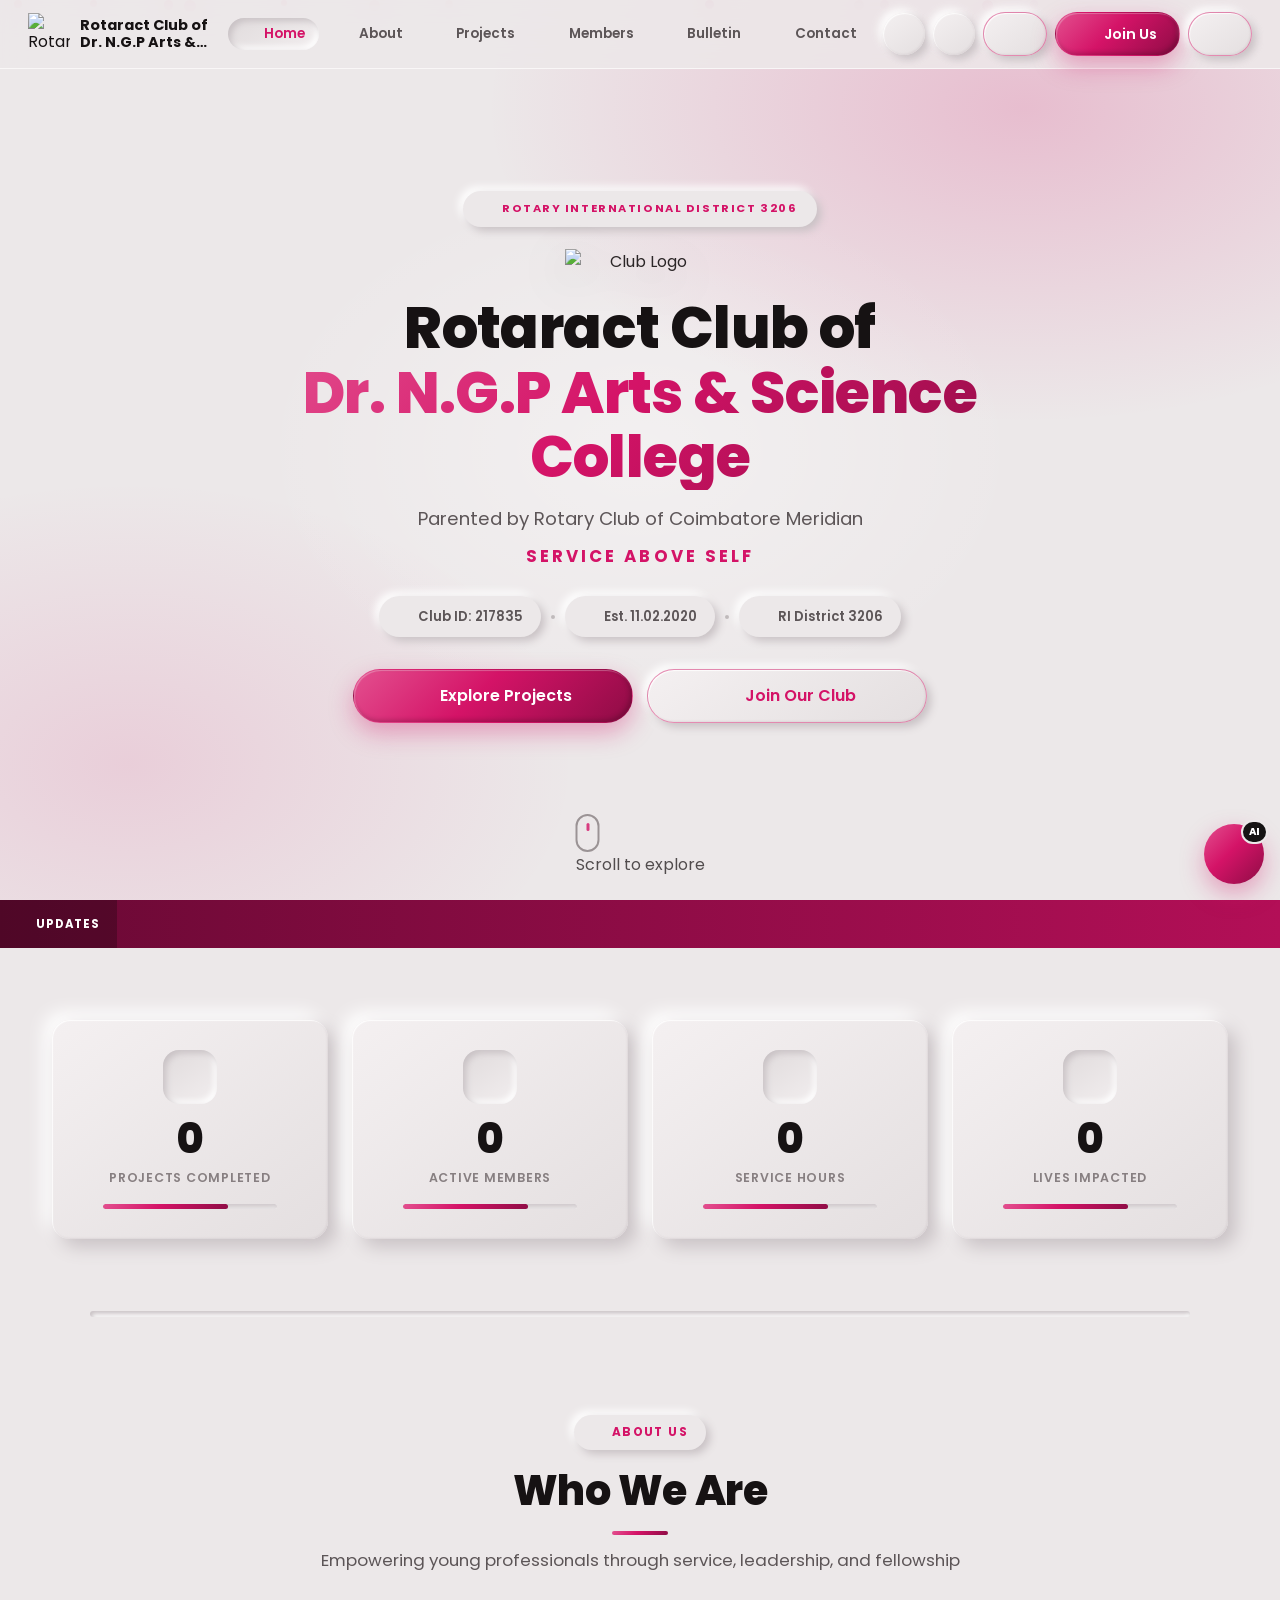
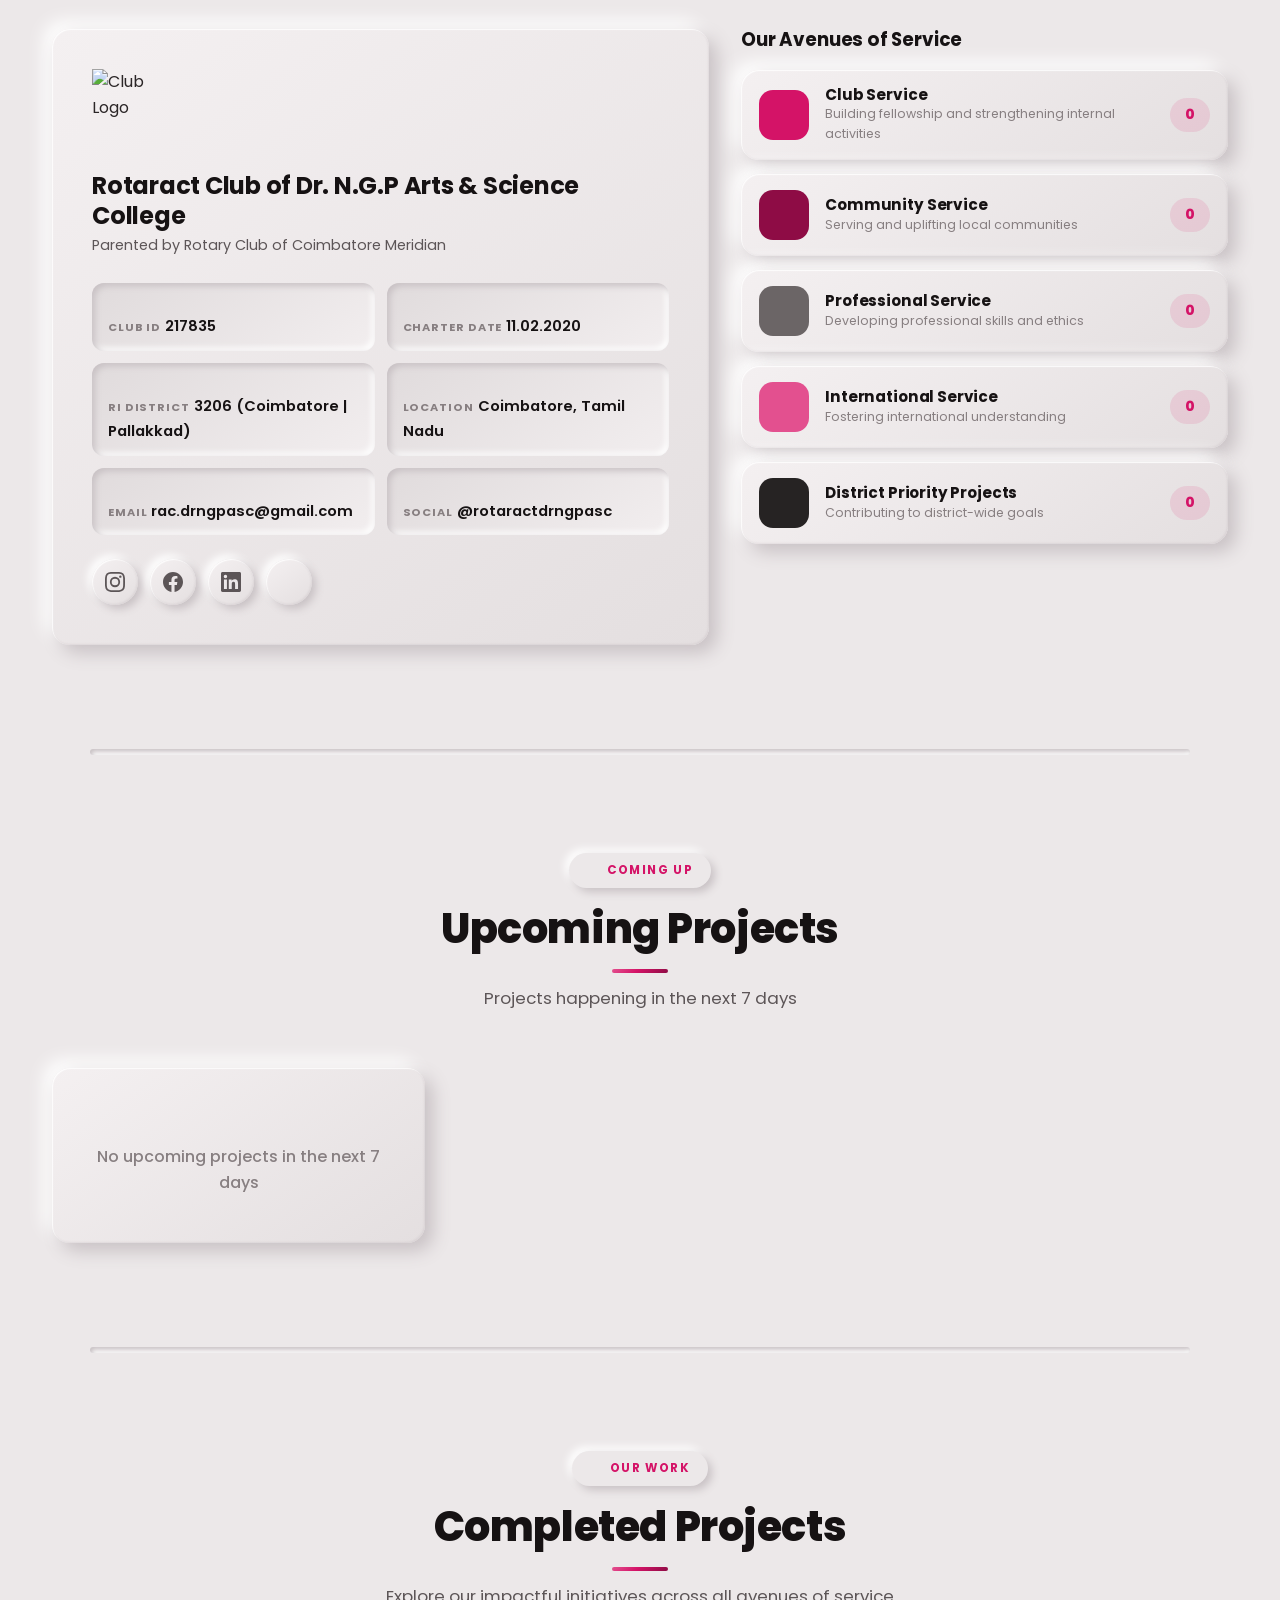
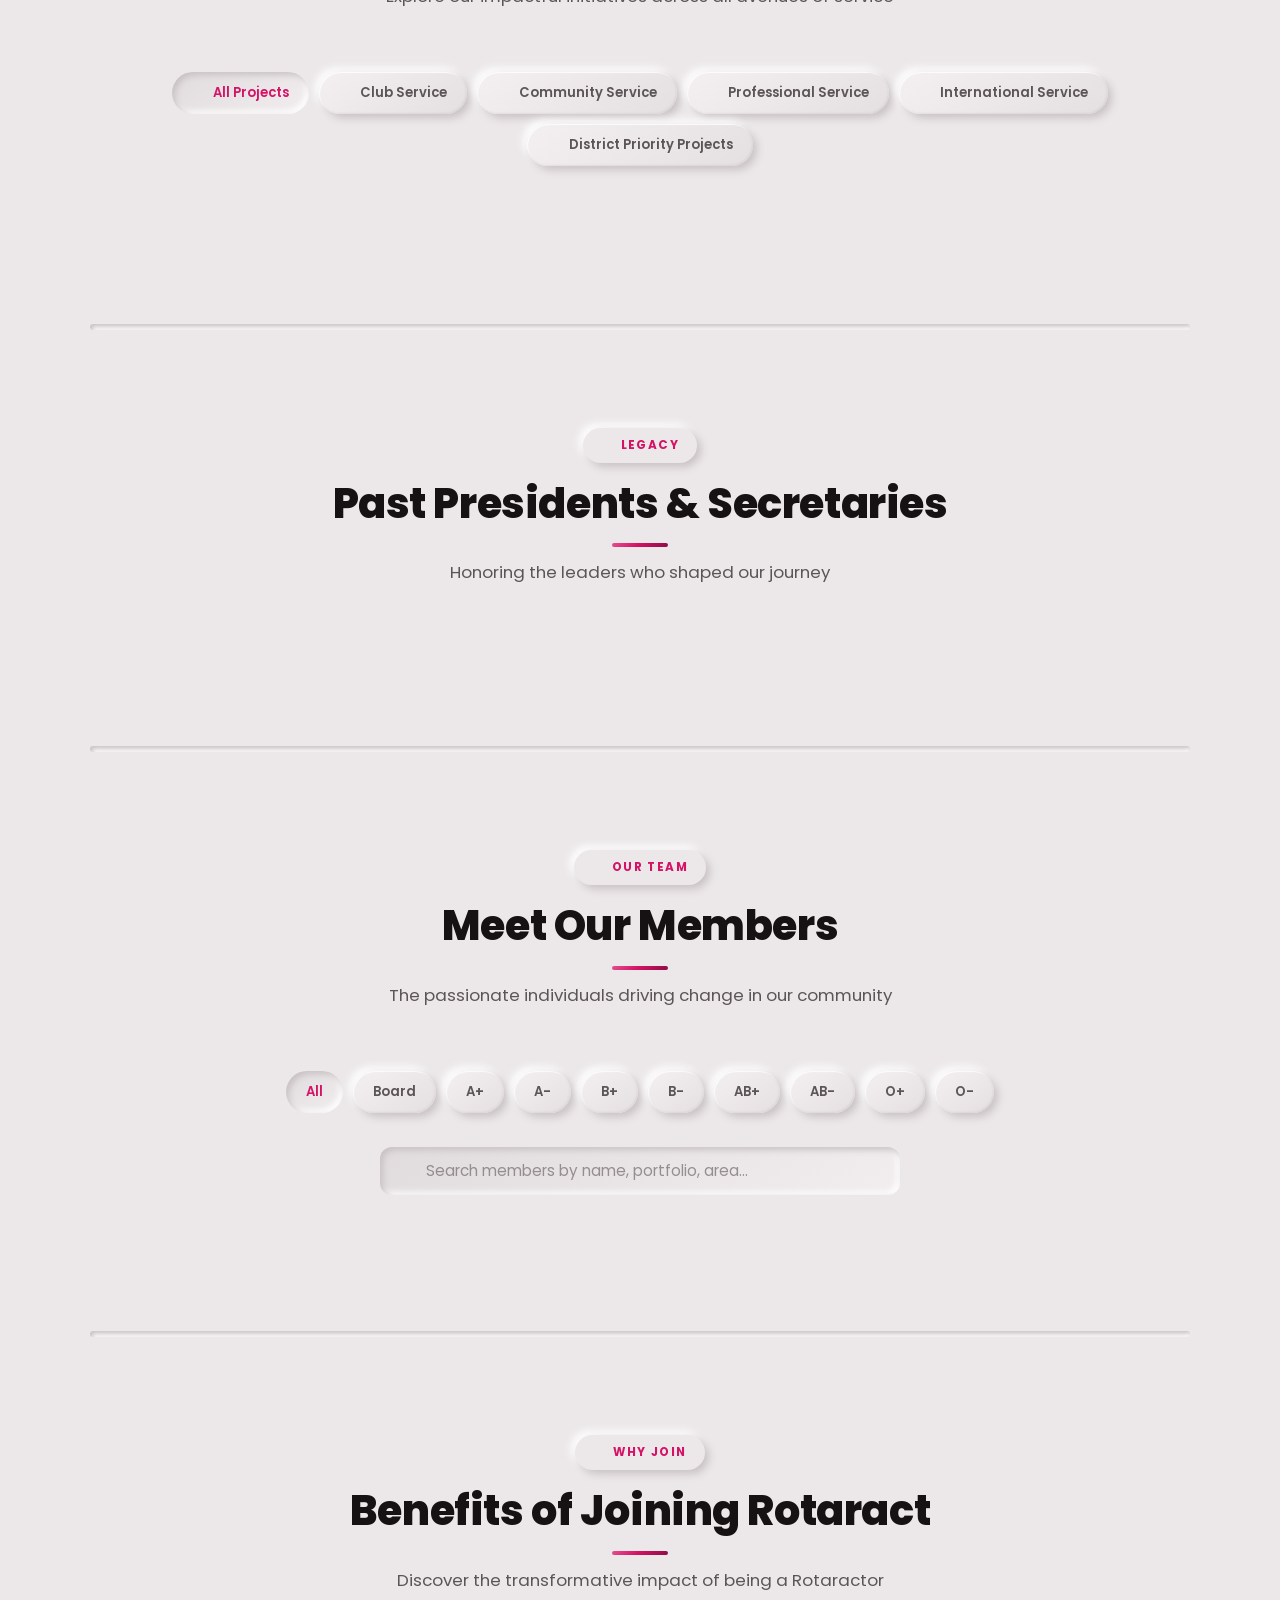
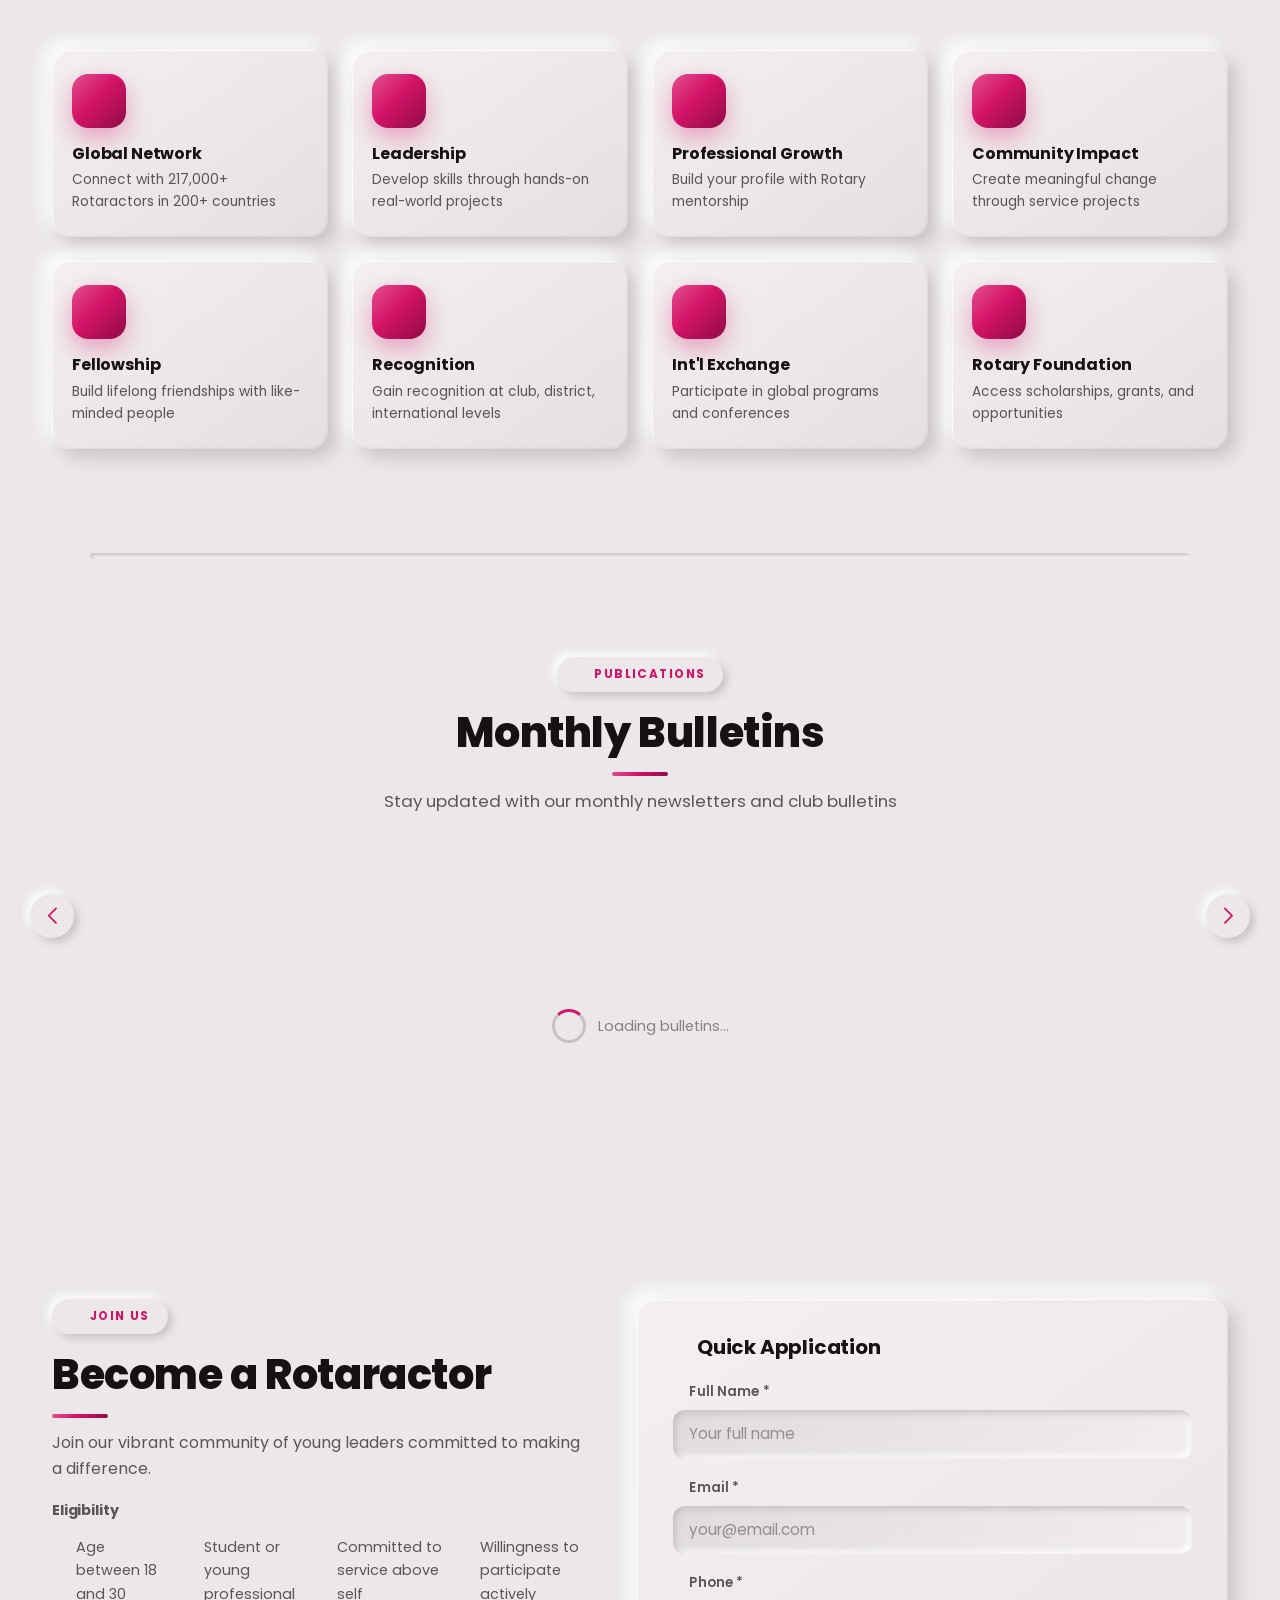
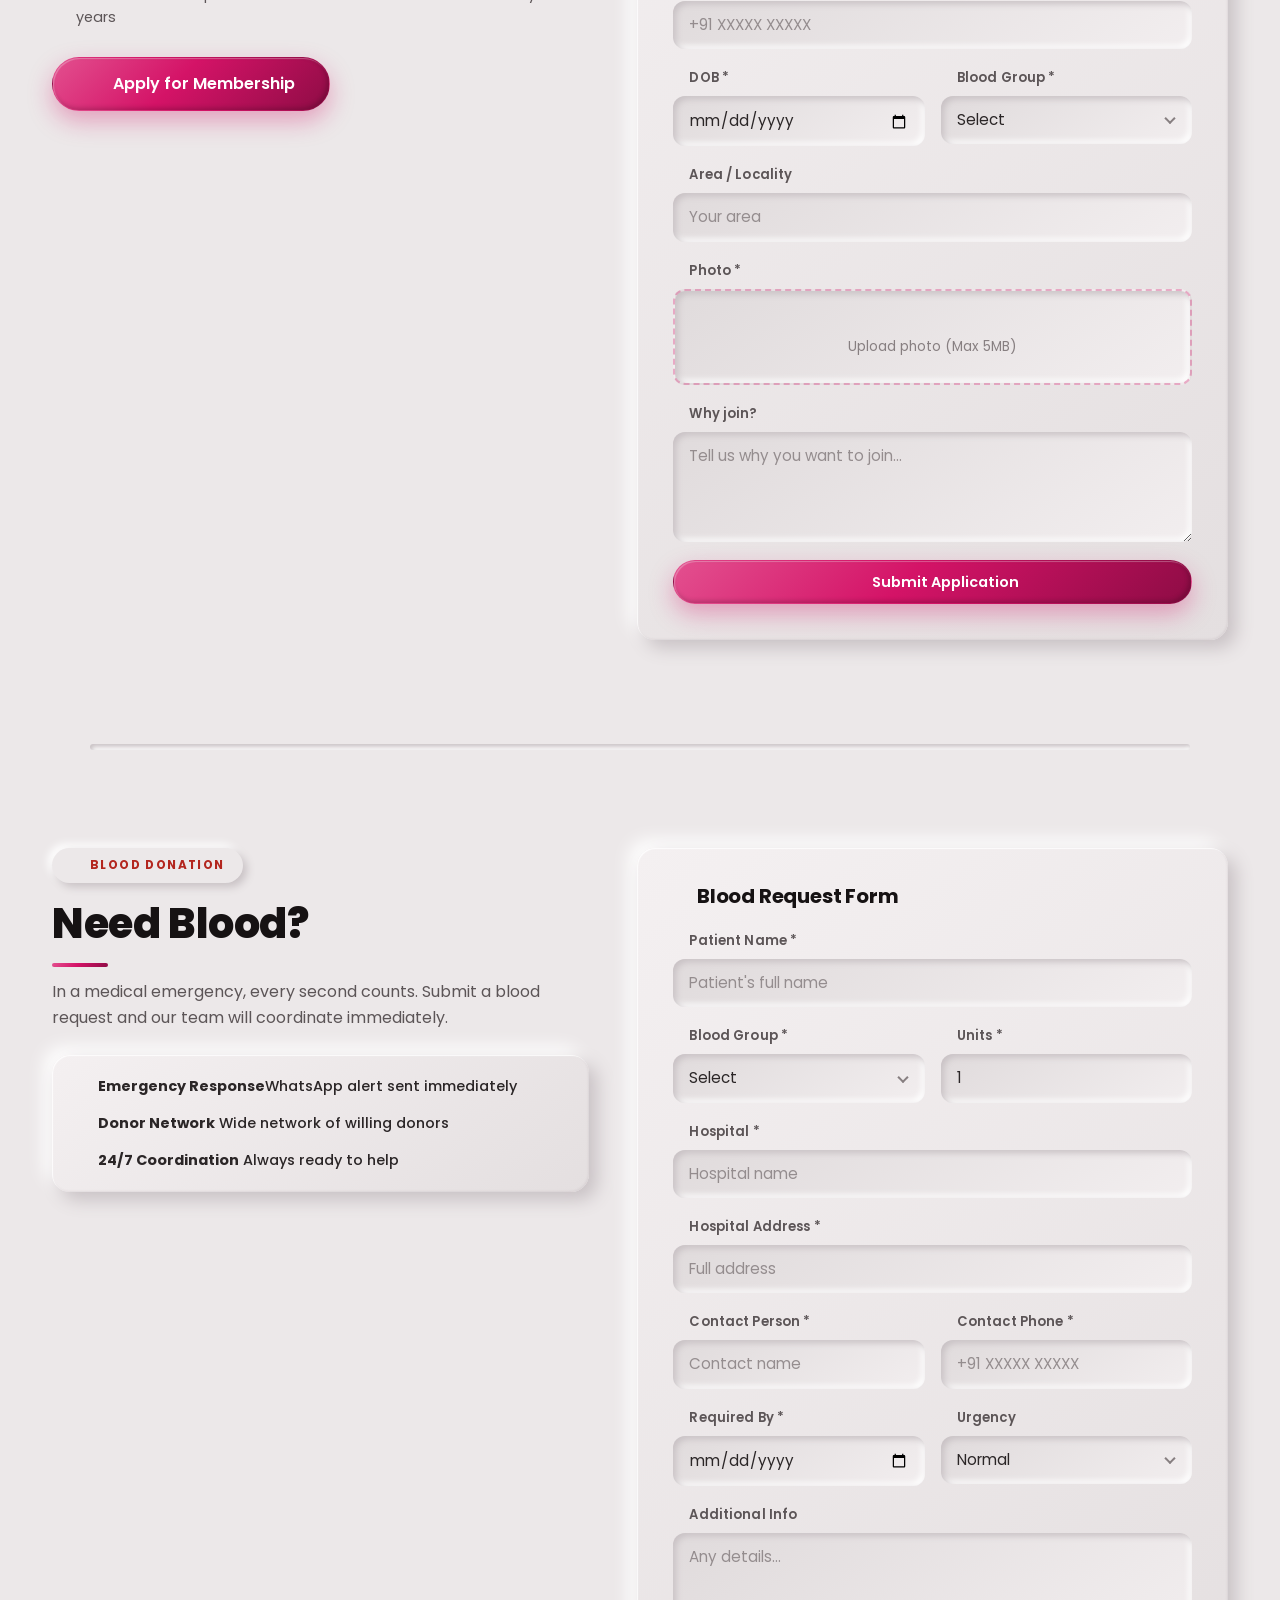
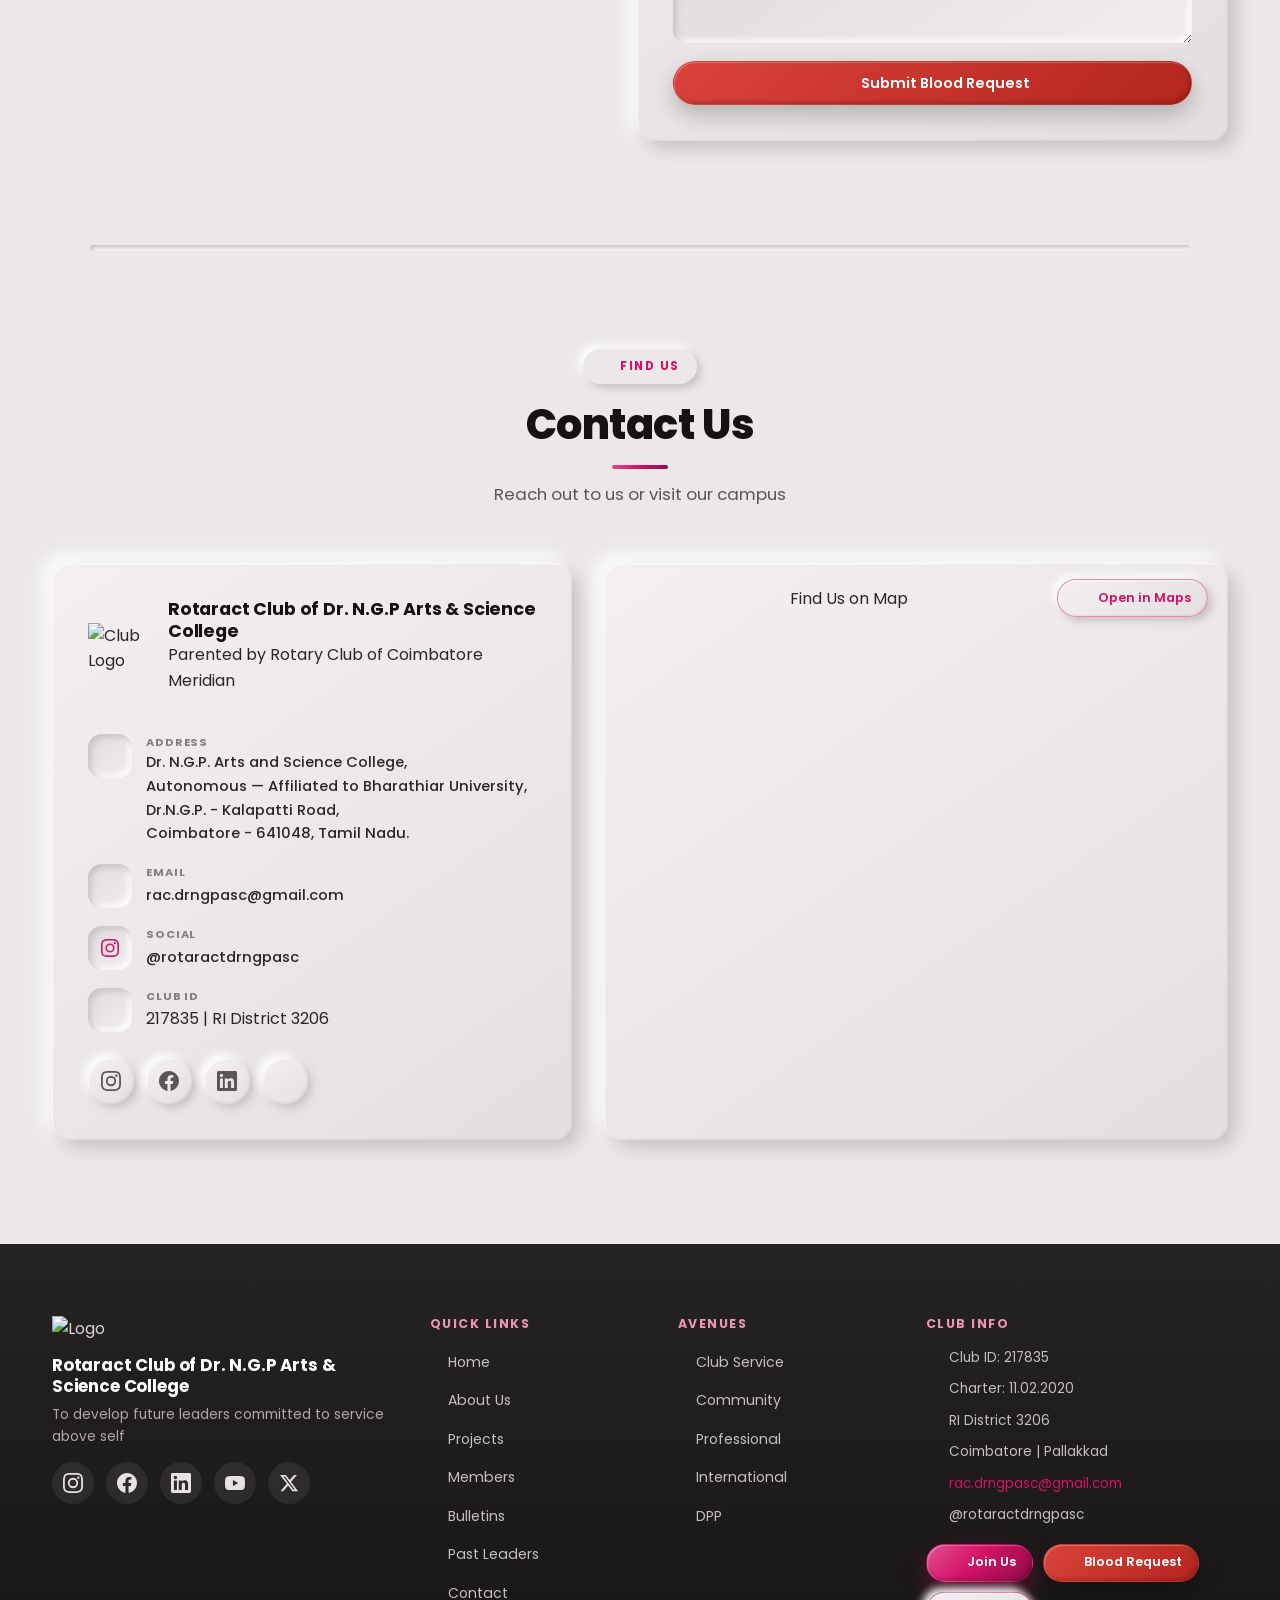
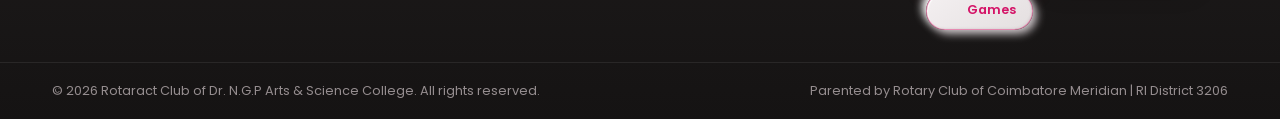
==== commit 48b48328: "Add files via upload" ====
--- a/index.html
+++ b/index.html
@@ -1,2418 +1,1876 @@
-<!DOCTYPE html>
-<html lang="en" data-theme="light">
-<head>
-  <meta charset="UTF-8" />
-  <meta name="viewport" content="width=device-width, initial-scale=1.0" />
-  <meta name="description" content="Rotaract Club of Dr. N.G.P Arts & Science College - Official Website. Parented by Rotary Club of Coimbatore Meridian. Club ID: 217835. Rotary International District 3206." />
-  <meta name="keywords" content="Rotaract, Dr NGP, Arts Science College, Coimbatore, Rotary, District 3206, Community Service" />
-  <meta name="author" content="Rotaract Club of Dr. N.G.P Arts & Science College" />
-  <meta property="og:title" content="Rotaract Club of Dr. N.G.P Arts & Science College" />
-  <meta property="og:description" content="Parented by Rotary Club of Coimbatore Meridian | Club ID: 217835 | Rotary International District 3206" />
-  <meta property="og:image" content="https://res.cloudinary.com/qxbjvkq6/image/upload/v1784713317/ngp_logo_colourAsset_2_2x-8_lu8zgf.png" />
-  <meta property="og:type" content="website" />
-  <title>Rotaract Club of Dr. N.G.P Arts & Science College</title>
-
-  <link rel="preconnect" href="https://fonts.googleapis.com" />
-  <link rel="preconnect" href="https://fonts.gstatic.com" crossorigin />
-  <link href="https://fonts.googleapis.com/css2?family=Poppins:ital,wght@0,100;0,200;0,300;0,400;0,500;0,600;0,700;0,800;0,900;1,400;1,600&display=swap" rel="stylesheet" />
-
-  <script src="https://unpkg.com/lucide@latest/dist/umd/lucide.min.js"></script>
-  <script src="https://cdn.jsdelivr.net/npm/@supabase/supabase-js@2/dist/umd/supabase.min.js"></script>
-  <script src="https://cdnjs.cloudflare.com/ajax/libs/FileSaver.js/2.0.5/FileSaver.min.js"></script>
-  <script src="https://cdn.jsdelivr.net/npm/@emailjs/browser@4/dist/email.min.js"></script>
-  <script src="https://cdn.sheetjs.com/xlsx-0.20.1/package/dist/xlsx.full.min.js"></script>
-
-  <link rel="stylesheet" href="https://unpkg.com/aos@2.3.4/dist/aos.css" />
-  <script src="https://unpkg.com/aos@2.3.4/dist/aos.js"></script>
-
-  <link rel="stylesheet" href="https://cdn.jsdelivr.net/npm/swiper@11/swiper-bundle.min.css" />
-  <script src="https://cdn.jsdelivr.net/npm/swiper@11/swiper-bundle.min.js"></script>
-
-  <link rel="stylesheet" href="css/styles.css" />
-  <link rel="icon" type="image/png" href="https://res.cloudinary.com/qxbjvkq6/image/upload/v1784713317/ngp_logo_colourAsset_2_2x-8_lu8zgf.png" />
-
-  <style>
-    /* ============================================================
-       GLOBAL RESET
-    ============================================================ */
-    *, *::before, *::after { box-sizing: border-box; }
-    html { scroll-behavior: smooth; -webkit-text-size-adjust: 100%; }
-    body { overflow-x: hidden; min-width: 320px; font-family: Poppins, sans-serif; }
-    img  { max-width: 100%; height: auto; }
-    .hidden { display: none !important; }
-
-    /* ============================================================
-       CSS CUSTOM PROPERTIES — Neumorphism Tokens
-    ============================================================ */
-    :root,
-    [data-theme="light"] {
-      --neu-bg: #e8edf2;
-      --neu-bg-card: #e8edf2;
-      --neu-shadow-light: rgba(255,255,255,0.85);
-      --neu-shadow-dark: rgba(163,177,198,0.6);
-      --neu-radius: 18px;
-      --neu-radius-sm: 12px;
-      --neu-radius-xs: 8px;
-      --primary: #1e3a8a;
-      --primary-light: #3b82f6;
-      --primary-glow: rgba(30,58,138,0.15);
-      --accent: #6366f1;
-      --danger: #dc2626;
-      --text-primary: #1e293b;
-      --text-secondary: #475569;
-      --text-muted: #94a3b8;
-      --text-on-primary: #ffffff;
-      --section-bg: #e0e5ec;
-      --section-bg-alt: #e8edf2;
-      --border-subtle: rgba(0,0,0,0.04);
-    }
-    [data-theme="dark"] {
-      --neu-bg: #1a1d23;
-      --neu-bg-card: #1e2128;
-      --neu-shadow-light: rgba(45,50,60,0.5);
-      --neu-shadow-dark: rgba(0,0,0,0.55);
-      --neu-radius: 18px;
-      --neu-radius-sm: 12px;
-      --neu-radius-xs: 8px;
-      --primary: #60a5fa;
-      --primary-light: #93c5fd;
-      --primary-glow: rgba(96,165,250,0.12);
-      --accent: #818cf8;
-      --danger: #f87171;
-      --text-primary: #f1f5f9;
-      --text-secondary: #cbd5e1;
-      --text-muted: #64748b;
-      --text-on-primary: #0f172a;
-      --section-bg: #161920;
-      --section-bg-alt: #1a1d23;
-      --border-subtle: rgba(255,255,255,0.04);
-    }
-
-    /* ============================================================
-       SOCIAL SVG ICONS
-    ============================================================ */
-    .social-icon-svg { width:20px; height:20px; fill:currentColor; flex-shrink:0; display:block; }
-    .footer-social-link .social-icon-svg,
-    .contact-icon-wrap  .social-icon-svg { width:18px; height:18px; }
-
-    /* ============================================================
-       NEWSLETTER SECTION
-    ============================================================ */
-    .newsletters-section {
-      background: var(--section-bg-alt);
-      position: relative;
-      overflow: hidden;
-    }
-    .newsletters-section::before {
-      content: '';
-      position: absolute;
-      top: -120px; right: -120px;
-      width: 400px; height: 400px;
-      background: radial-gradient(circle, var(--primary-glow) 0%, transparent 70%);
-      border-radius: 50%;
-      pointer-events: none;
-      z-index: 0;
-    }
-    .newsletters-section .container { position: relative; z-index: 1; }
-
-    /* ============================================================
-       NEWSLETTER CARD — Neumorphic
-    ============================================================ */
-    .nl-card {
-      display: flex;
-      flex-direction: column;
-      border-radius: var(--neu-radius);
-      overflow: hidden;
-      height: 100%;
-      background: var(--neu-bg-card);
-      box-shadow:
-        8px 8px 16px var(--neu-shadow-dark),
-        -8px -8px 16px var(--neu-shadow-light);
-      transition: transform .35s cubic-bezier(.4,0,.2,1), box-shadow .35s cubic-bezier(.4,0,.2,1);
-      position: relative;
-    }
-    .nl-card::after {
-      content: '';
-      position: absolute; inset: 0;
-      border-radius: var(--neu-radius);
-      border: 1px solid var(--border-subtle);
-      pointer-events: none; z-index: 2;
-    }
-    .nl-card:hover {
-      transform: translateY(-6px) scale(1.01);
-      box-shadow:
-        12px 12px 24px var(--neu-shadow-dark),
-        -12px -12px 24px var(--neu-shadow-light);
-    }
-
-    /* Preview banner */
-    .nl-preview {
-      position: relative;
-      width: 100%; height: 220px;
-      display: flex; flex-direction: column;
-      align-items: center; justify-content: flex-end;
-      padding: 0; flex-shrink: 0; overflow: hidden;
-      background: linear-gradient(135deg,#1e3a8a 0%,#3b82f6 100%);
-    }
-    .nl-preview-cover {
-      position: absolute; inset: 0;
-      width: 100%; height: 100%;
-      object-fit: cover; object-position: top center;
-      z-index: 1;
-      transition: transform .5s cubic-bezier(.4,0,.2,1);
-    }
-    .nl-card:hover .nl-preview-cover { transform: scale(1.06); }
-    .nl-preview-fallback {
-      position: absolute; inset: 0;
-      display: flex; flex-direction: column;
-      align-items: center; justify-content: center;
-      gap: 10px; z-index: 1; padding: 20px; text-align: center;
-    }
-    .nl-preview-fallback.has-cover { display: none; }
-    .nl-preview-overlay {
-      position: absolute; bottom: 0; left: 0; right: 0;
-      height: 100px;
-      background: linear-gradient(to top, rgba(0,0,0,.7) 0%, transparent 100%);
-      z-index: 2; pointer-events: none;
-    }
-    .nl-preview-badge {
-      position: absolute; top: 12px; left: 12px; z-index: 5;
-      display: inline-flex; align-items: center; gap: 5px;
-      background: rgba(0,0,0,.55);
-      backdrop-filter: blur(8px); -webkit-backdrop-filter: blur(8px);
-      color: #fff; font-size: .6rem; font-weight: 700;
-      letter-spacing: .8px; text-transform: uppercase;
-      padding: 5px 12px; border-radius: 20px;
-      font-family: Poppins, sans-serif;
-      border: 1px solid rgba(255,255,255,.12);
-    }
-    .nl-preview-badge svg { width:10px; height:10px; flex-shrink:0; }
-    .nl-preview-issue {
-      position: absolute; top: 12px; right: 12px; z-index: 5;
-      background: var(--primary); color: var(--text-on-primary);
-      font-size: .6rem; font-weight: 800; letter-spacing: .5px;
-      padding: 5px 11px; border-radius: 20px;
-      font-family: Poppins, sans-serif;
-      box-shadow: 0 2px 8px rgba(0,0,0,.2);
-    }
-    .nl-preview-info {
-      position: absolute; bottom: 0; left: 0; right: 0;
-      z-index: 3; padding: 16px 16px 14px;
-    }
-    .nl-preview-title {
-      color: #fff; font-size: .9rem; font-weight: 700;
-      margin: 0; line-height: 1.35;
-      font-family: Poppins, sans-serif;
-      display: -webkit-box; -webkit-line-clamp: 2;
-      -webkit-box-orient: vertical; overflow: hidden;
-      text-shadow: 0 1px 6px rgba(0,0,0,.4);
-    }
-    .nl-preview-month {
-      color: rgba(255,255,255,.75); font-size: .72rem;
-      margin: 4px 0 0; font-family: Poppins, sans-serif;
-      text-shadow: 0 1px 4px rgba(0,0,0,.3);
-    }
-    .nl-preview-fallback-title {
-      color: rgba(255,255,255,.93); font-size: .88rem; font-weight: 600;
-      margin: 0; line-height: 1.3; font-family: Poppins, sans-serif;
-      display: -webkit-box; -webkit-line-clamp: 2;
-      -webkit-box-orient: vertical; overflow: hidden;
-    }
-    .nl-preview-fallback-month {
-      color: rgba(255,255,255,.62); font-size: .72rem;
-      margin: 0; font-family: Poppins, sans-serif;
-    }
-
-    /* Card body */
-    .nl-body {
-      padding: 16px 18px 8px;
-      display: flex; flex-direction: column; gap: 8px; flex: 1;
-    }
-    .nl-body-title {
-      margin: 0; font-size: .92rem; font-weight: 700;
-      color: var(--text-primary); line-height: 1.4;
-      font-family: Poppins, sans-serif;
-      display: -webkit-box; -webkit-line-clamp: 2;
-      -webkit-box-orient: vertical; overflow: hidden;
-    }
-    .nl-body-meta {
-      display: flex; align-items: center; gap: 6px;
-      font-size: .73rem; color: var(--text-muted);
-      font-family: Poppins, sans-serif;
-    }
-    .nl-body-meta svg { width:12px; height:12px; flex-shrink:0; opacity:.6; }
-    .nl-body-desc {
-      margin: 0; font-size: .8rem; color: var(--text-secondary);
-      line-height: 1.55; flex: 1;
-      display: -webkit-box; -webkit-line-clamp: 2;
-      -webkit-box-orient: vertical; overflow: hidden;
-      font-family: Poppins, sans-serif;
-    }
-
-    /* Card action buttons — Neumorphic */
-    .nl-actions {
-      display: flex; gap: 10px; padding: 10px 18px 18px;
-    }
-    .nl-btn {
-      flex: 1; display: inline-flex; align-items: center;
-      justify-content: center; gap: 7px; padding: 10px 14px;
-      border-radius: var(--neu-radius-sm); font-size: .78rem;
-      font-weight: 600; cursor: pointer;
-      transition: all .25s cubic-bezier(.4,0,.2,1);
-      text-decoration: none; font-family: Poppins, sans-serif;
-      white-space: nowrap; border: none; min-width: 80px;
-      letter-spacing: .2px;
-    }
-    .nl-btn svg { width:13px; height:13px; flex-shrink:0; }
-    .nl-btn-view {
-      background: var(--neu-bg-card); color: var(--primary);
-      box-shadow:
-        4px 4px 8px var(--neu-shadow-dark),
-        -4px -4px 8px var(--neu-shadow-light);
-    }
-    .nl-btn-view:hover {
-      box-shadow:
-        inset 3px 3px 6px var(--neu-shadow-dark),
-        inset -3px -3px 6px var(--neu-shadow-light);
-      transform: scale(.97);
-    }
-    .nl-btn-view:active {
-      box-shadow:
-        inset 4px 4px 8px var(--neu-shadow-dark),
-        inset -4px -4px 8px var(--neu-shadow-light);
-    }
-    .nl-btn-dl {
-      background: var(--primary); color: var(--text-on-primary);
-      box-shadow:
-        4px 4px 8px var(--neu-shadow-dark),
-        -4px -4px 8px var(--neu-shadow-light);
-    }
-    .nl-btn-dl:hover {
-      opacity: .9; transform: translateY(-2px);
-      box-shadow:
-        6px 6px 12px var(--neu-shadow-dark),
-        -6px -6px 12px var(--neu-shadow-light);
-    }
-    .nl-no-url {
-      font-size: .75rem; color: var(--text-muted);
-      text-align: center; width: 100%; padding: 8px 0;
-      font-family: Poppins, sans-serif; font-style: italic;
-    }
-
-    /* ============================================================
-       NEWSLETTER SWIPER WRAPPER
-    ============================================================ */
-    .newsletters-swiper-wrap {
-      position: relative; padding: 8px;
-      border-radius: calc(var(--neu-radius) + 8px);
-      background: var(--neu-bg);
-    }
-    .newsletters-swiper {
-      padding: 16px 8px 56px !important;
-      overflow: visible !important;
-    }
-    .newsletters-swiper .swiper-wrapper { align-items: stretch; }
-    .newsletters-swiper .swiper-slide  {
-      height: auto !important; display: flex; width: 300px;
-    }
-    .newsletters-swiper .swiper-slide .nl-card { height: 100%; width: 100%; }
-    .newsletters-pagination { bottom: 10px !important; }
-    .newsletters-pagination .swiper-pagination-bullet {
-      width: 10px; height: 10px;
-      background: var(--text-muted); opacity: .4; transition: all .3s;
-    }
-    .newsletters-pagination .swiper-pagination-bullet-active {
-      background: var(--primary); opacity: 1;
-      width: 28px; border-radius: 5px;
-    }
-    .newsletters-prev,
-    .newsletters-next {
-      color: var(--primary) !important;
-      background: var(--neu-bg-card) !important;
-      width: 40px !important; height: 40px !important;
-      border-radius: 50% !important;
-      box-shadow:
-        4px 4px 8px var(--neu-shadow-dark),
-        -4px -4px 8px var(--neu-shadow-light) !important;
-      transition: all .25s !important;
-    }
-    .newsletters-prev:hover,
-    .newsletters-next:hover {
-      box-shadow:
-        inset 3px 3px 6px var(--neu-shadow-dark),
-        inset -3px -3px 6px var(--neu-shadow-light) !important;
-    }
-    .newsletters-prev::after,
-    .newsletters-next::after { font-size: 16px !important; font-weight: 700 !important; }
-
-    /* ============================================================
-       NEWSLETTER VIEWER MODAL — Neumorphic
-    ============================================================ */
-    #nl-viewer-overlay {
-      position: fixed; inset: 0;
-      background: rgba(0,0,0,.75);
-      z-index: 999999;
-      display: flex; align-items: center; justify-content: center;
-      padding: 16px;
-      backdrop-filter: blur(12px); -webkit-backdrop-filter: blur(12px);
-      opacity: 0; pointer-events: none;
-      transition: opacity .35s cubic-bezier(.4,0,.2,1);
-    }
-    #nl-viewer-overlay.active { opacity: 1; pointer-events: all; }
-
-    #nl-viewer-box {
-      background: var(--neu-bg-card);
-      border-radius: calc(var(--neu-radius) + 4px);
-      width: 100%; max-width: 960px; max-height: 92vh;
-      display: flex; flex-direction: column;
-      overflow: hidden;
-      box-shadow:
-        16px 16px 32px var(--neu-shadow-dark),
-        -16px -16px 32px var(--neu-shadow-light),
-        0 0 0 1px var(--border-subtle);
-      transform: scale(.93) translateY(20px);
-      transition: transform .4s cubic-bezier(.4,0,.2,1);
-    }
-    #nl-viewer-overlay.active #nl-viewer-box {
-      transform: scale(1) translateY(0);
-    }
-
-    #nl-viewer-head {
-      display: flex; align-items: center; gap: 12px;
-      padding: 16px 20px;
-      border-bottom: 1px solid var(--border-subtle);
-      flex-shrink: 0; background: var(--neu-bg-card);
-    }
-    #nl-viewer-head h3 {
-      flex: 1; font-size: .95rem; font-weight: 700;
-      color: var(--text-primary); margin: 0;
-      overflow: hidden; text-overflow: ellipsis; white-space: nowrap;
-      font-family: Poppins, sans-serif;
-    }
-    #nl-viewer-btns { display: flex; gap: 8px; flex-shrink: 0; }
-
-    .nlv-btn {
-      display: inline-flex; align-items: center;
-      justify-content: center; gap: 6px;
-      padding: 8px 16px; border-radius: var(--neu-radius-xs);
-      font-size: .78rem; font-weight: 600; cursor: pointer;
-      text-decoration: none; border: none;
-      transition: all .25s cubic-bezier(.4,0,.2,1);
-      font-family: Poppins, sans-serif; white-space: nowrap;
-    }
-    .nlv-btn svg { width:13px; height:13px; flex-shrink:0; }
-    .nlv-btn-outline {
-      background: var(--neu-bg-card); color: var(--primary);
-      box-shadow:
-        3px 3px 6px var(--neu-shadow-dark),
-        -3px -3px 6px var(--neu-shadow-light);
-    }
-    .nlv-btn-outline:hover {
-      box-shadow:
-        inset 2px 2px 5px var(--neu-shadow-dark),
-        inset -2px -2px 5px var(--neu-shadow-light);
-    }
-    .nlv-btn-solid {
-      background: var(--primary); color: var(--text-on-primary);
-      box-shadow:
-        3px 3px 6px var(--neu-shadow-dark),
-        -3px -3px 6px var(--neu-shadow-light);
-      border: none;
-    }
-    .nlv-btn-solid:hover { opacity: .88; transform: translateY(-1px); }
-    .nlv-btn-solid:disabled {
-      opacity: .6; cursor: not-allowed; transform: none;
-    }
-
-    #nl-viewer-x {
-      background: var(--neu-bg-card); border: none; cursor: pointer;
-      color: var(--text-secondary);
-      width: 38px; height: 38px; border-radius: 50%;
-      display: flex; align-items: center; justify-content: center;
-      flex-shrink: 0; transition: all .25s;
-      box-shadow:
-        3px 3px 6px var(--neu-shadow-dark),
-        -3px -3px 6px var(--neu-shadow-light);
-    }
-    #nl-viewer-x:hover {
-      box-shadow:
-        inset 2px 2px 5px var(--neu-shadow-dark),
-        inset -2px -2px 5px var(--neu-shadow-light);
-      color: var(--danger);
-    }
-    #nl-viewer-x svg { width:18px; height:18px; }
-
-    #nl-viewer-content {
-      flex: 1; overflow: hidden; position: relative;
-      background: #111827; min-height: 440px;
-      border-radius: 0 0 calc(var(--neu-radius) + 4px) calc(var(--neu-radius) + 4px);
-    }
-    #nl-viewer-content iframe {
-      width: 100%; height: 100%; min-height: 520px;
-      border: none; display: block;
-    }
-
-    .nlv-loader {
-      position: absolute; inset: 0;
-      display: flex; flex-direction: column;
-      align-items: center; justify-content: center;
-      gap: 16px; color: #fff; font-family: Poppins, sans-serif; z-index: 2;
-    }
-    .nlv-loader p { margin: 0; font-size: .88rem; opacity: .7; }
-
-    .nlv-spin {
-      width: 42px; height: 42px;
-      border: 3px solid rgba(255,255,255,.15);
-      border-top-color: var(--primary-light, #3b82f6);
-      border-radius: 50%;
-      animation: nlv-spin .8s linear infinite;
-    }
-    @keyframes nlv-spin { to { transform: rotate(360deg); } }
-
-    .nlv-ext {
-      display: flex; flex-direction: column;
-      align-items: center; justify-content: center;
-      gap: 18px; padding: 56px 32px; text-align: center;
-      color: #fff; height: 100%; min-height: 300px;
-    }
-    .nlv-ext svg { opacity: .6; flex-shrink: 0; }
-    .nlv-ext h4 {
-      font-size: 1.15rem; font-weight: 700; margin: 0;
-      color: #fff; font-family: Poppins, sans-serif;
-    }
-    .nlv-ext p {
-      font-size: .86rem; color: rgba(255,255,255,.65);
-      margin: 0; line-height: 1.6; max-width: 400px;
-      font-family: Poppins, sans-serif;
-    }
-    .nlv-ext-btn {
-      display: inline-flex; align-items: center; gap: 8px;
-      padding: 12px 28px; background: var(--primary);
-      color: var(--text-on-primary);
-      border-radius: var(--neu-radius-sm); text-decoration: none;
-      font-size: .88rem; font-weight: 600;
-      transition: all .25s; font-family: Poppins, sans-serif;
-      box-shadow: 0 4px 14px rgba(0,0,0,.3); border: none; cursor: pointer;
-    }
-    .nlv-ext-btn:hover { opacity: .88; transform: translateY(-2px); }
-    .nlv-ext-btn svg { width:16px; height:16px; }
-
-    /* ============================================================
-       TOAST NOTIFICATIONS
-    ============================================================ */
-    @keyframes toast-in {
-      from { opacity:0; transform:translateX(120%); }
-      to   { opacity:1; transform:translateX(0); }
-    }
-    .nl-toast {
-      display: flex; align-items: center; gap: 10px;
-      padding: 12px 20px; border-radius: 12px;
-      font-family: Poppins, sans-serif; font-size: .85rem;
-      font-weight: 500; color: #fff;
-      min-width: 250px; max-width: 400px;
-      box-shadow: 0 8px 24px rgba(0,0,0,.2);
-      animation: toast-in .35s ease;
-      margin-top: 8px;
-    }
-    .nl-toast svg { width:18px; height:18px; flex-shrink:0; }
-
-    /* ============================================================
-       FULL RESPONSIVE SYSTEM
-    ============================================================ */
-    .container { width:100%; max-width:1280px; margin:0 auto; padding:0 16px; }
-    .section { padding:64px 0; }
-
-    @media (min-width:1440px) { .container { max-width:1400px; } }
-
-    @media (max-width:1023px) {
-      .nav-links        { display:none !important; }
-      .mobile-menu-btn  { display:flex !important; }
-      .stats-grid       { grid-template-columns:repeat(2,1fr) !important; }
-      .about-grid       { grid-template-columns:1fr !important; }
-      .avenues-grid     { grid-template-columns:1fr !important; }
-      .projects-grid    { grid-template-columns:repeat(2,1fr) !important; }
-      .members-grid     { grid-template-columns:repeat(3,1fr) !important; }
-      .benefits-grid    { grid-template-columns:repeat(2,1fr) !important; }
-      .join-wrapper     { grid-template-columns:1fr !important; }
-      .blood-wrapper    { grid-template-columns:1fr !important; }
-      .contact-grid     { grid-template-columns:1fr !important; }
-      .footer-grid      { grid-template-columns:repeat(2,1fr) !important; gap:32px; }
-    }
-
-    @media (max-width:767px) {
-      .nav-container      { padding:0 12px; }
-      .nav-club-name      { display:none; }
-      .nav-controls       { gap:6px; }
-      .nav-join-btn span  { display:none; }
-      .nav-admin-btn      { padding:8px; }
-      .hero               { padding:100px 16px 60px; min-height:100svh; }
-      .hero-content       { padding:0 8px; }
-      .hero-logo          { width:90px !important; height:90px !important; }
-      .hero-title         { font-size:clamp(1.4rem,5vw,2rem); line-height:1.3; }
-      .hero-subtitle      { font-size:clamp(.85rem,3vw,1rem); }
-      .hero-tagline       { font-size:clamp(1rem,4vw,1.3rem); }
-      .hero-meta          { flex-wrap:wrap; gap:8px; justify-content:center; }
-      .hero-meta-divider  { display:none; }
-      .hero-meta-item     { font-size:.78rem; }
-      .hero-cta           { flex-direction:column; align-items:center; gap:12px; }
-      .hero-cta .btn      { width:100%; max-width:280px; justify-content:center; }
-      .section-title      { font-size:clamp(1.4rem,5vw,1.8rem); }
-      .section-subtitle   { font-size:clamp(.85rem,3vw,1rem); }
-      .section            { padding:48px 0; }
-      .about-card-header  { flex-direction:column; text-align:center; gap:12px; }
-      .about-details-grid { grid-template-columns:1fr !important; }
-      .about-social-links { justify-content:center; }
-      .avenue-tabs        { overflow-x:auto; -webkit-overflow-scrolling:touch; scrollbar-width:none; padding-bottom:8px; gap:8px; flex-wrap:nowrap !important; display:flex; }
-      .avenue-tabs::-webkit-scrollbar { display:none; }
-      .avenue-tab         { white-space:nowrap; flex-shrink:0; font-size:.78rem; padding:8px 14px; }
-      .members-grid       { grid-template-columns:repeat(2,1fr) !important; }
-      .members-filter     { overflow-x:auto; -webkit-overflow-scrolling:touch; scrollbar-width:none; flex-wrap:nowrap !important; display:flex; padding-bottom:8px; gap:8px; }
-      .members-filter::-webkit-scrollbar { display:none; }
-      .filter-btn         { white-space:nowrap; flex-shrink:0; font-size:.78rem; padding:7px 14px; }
-      .form-row           { grid-template-columns:1fr !important; }
-      .contact-info-header{ flex-direction:column; gap:12px; text-align:center; }
-      .contact-logo       { margin:0 auto; }
-      .contact-social     { justify-content:center; }
-      .map-header         { flex-wrap:wrap; gap:8px; }
-      .map-container      { height:250px !important; }
-      .upcoming-grid      { grid-template-columns:1fr !important; }
-      .modal-container    { margin:8px; max-height:95vh; border-radius:16px; }
-      .modal-header       { padding:14px 16px; }
-      .modal-body         { padding:16px; }
-      .modal-details-grid { grid-template-columns:1fr !important; }
-      .modal-actions      { flex-direction:column; gap:8px; }
-      .modal-actions .btn { width:100%; justify-content:center; }
-      .member-modal-body  { flex-direction:column !important; align-items:center; text-align:center; }
-      #nl-viewer-head     { padding:12px 14px; }
-      #nl-viewer-head h3  { font-size:.82rem; }
-      .nlv-btn span       { display:none; }
-      .nlv-btn            { padding:8px 10px; }
-      .nl-preview         { height:180px; }
-    }
-
-    @media (max-width:639px) {
-      .projects-grid  { grid-template-columns:1fr !important; }
-      .benefits-grid  { grid-template-columns:1fr !important; }
-      .footer-grid    { grid-template-columns:1fr !important; gap:28px; }
-      .footer-quick-actions { flex-wrap:wrap; gap:8px; }
-      .footer-quick-actions .btn { flex:1; min-width:calc(50% - 4px); justify-content:center; }
-      .footer-bottom-content { flex-direction:column !important; gap:8px; text-align:center; }
-    }
-
-    @media (max-width:479px) {
-      .nav-logo-img           { width:32px !important; height:32px !important; }
-      .theme-toggle           { width:36px; height:36px; }
-      .nav-join-btn           { padding:6px 10px; }
-      .hero-badge             { font-size:.72rem; padding:6px 12px; }
-      .hero-logo              { width:75px !important; height:75px !important; }
-      .stat-card              { padding:16px 12px; }
-      .stat-number            { font-size:clamp(1.5rem,6vw,2rem); }
-      .avenue-tab             { font-size:.72rem; padding:7px 10px; }
-      .members-grid           { gap:10px; }
-      .member-card            { padding:12px 8px; }
-      .member-card-photo      { width:72px !important; height:72px !important; }
-      .member-card-name       { font-size:.78rem; }
-      .member-card-portfolio  { font-size:.7rem; }
-      .section-title          { font-size:clamp(1.2rem,5vw,1.5rem); }
-      .section                { padding:36px 0; }
-      .container              { padding:0 12px; }
-      .ticker-label span      { display:none; }
-      .back-to-top            { bottom:80px; right:12px; width:40px; height:40px; }
-      .footer-social          { flex-wrap:wrap; justify-content:center; }
-      .footer-copy,
-      .footer-rotary          { font-size:.75rem; }
-      .modal-overlay          { padding:8px; }
-      .modal-title            { font-size:1rem; }
-      .chatbot-window         { left:10px !important; right:10px !important; bottom:68px !important; width:auto !important; max-width:none !important; border-radius:16px; }
-      #nl-viewer-box          { border-radius:16px; max-height:96vh; }
-      .nl-actions             { flex-direction:column; }
-      .nl-btn                 { width:100%; min-width:unset; }
-      .nl-preview             { height:160px; }
-      .newsletters-swiper-wrap{ padding:4px; border-radius:var(--neu-radius); }
-    }
-
-    @media (max-width:359px) {
-      .container    { padding:0 10px; }
-      .hero-title   { font-size:1.2rem; }
-      .hero-logo    { width:64px !important; height:64px !important; }
-      .members-grid { grid-template-columns:1fr !important; }
-      .stats-grid   { grid-template-columns:1fr 1fr !important; gap:8px; }
-      .nl-preview   { height:140px; }
-    }
-
-    @media (min-width:768px) and (max-width:1023px) {
-      .hero-content { max-width:680px; margin:0 auto; }
-      .newsletters-swiper .swiper-slide { width:280px; }
-    }
-  </style>
-</head>
-
-<body>
-
-<!-- ============================================================
-     LOADING SCREEN
-============================================================ -->
-<div id="loading-screen" class="loading-screen">
-  <div class="loading-content">
-    <img src="https://res.cloudinary.com/qxbjvkq6/image/upload/v1784713317/ngp_logo_colourAsset_2_2x-8_lu8zgf.png" alt="Rotaract Logo" class="loading-logo" />
-    <div class="loading-single-line">
-      <div class="loading-line-track"><div class="loading-line-fill"></div></div>
-    </div>
-    <p class="loading-text">Rotaract Club of Dr. N.G.P Arts &amp; Science College</p>
-  </div>
-</div>
-
-<!-- ============================================================
-     NAVIGATION
-============================================================ -->
-<nav class="navbar" id="navbar">
-  <div class="nav-container">
-    <a href="#home" class="nav-logo" id="nav-logo-link">
-      <img src="https://res.cloudinary.com/qxbjvkq6/image/upload/v1784713317/ngp_logo_colourAsset_2_2x-8_lu8zgf.png"
-           alt="Rotaract Club Logo" class="nav-logo-img" id="nav-logo-img" />
-      <div class="nav-logo-text">
-        <span class="nav-club-name" id="nav-club-name">Rotaract Club of Dr. N.G.P Arts &amp; Science College</span>
-      </div>
-    </a>
-    <ul class="nav-links" id="nav-links">
-      <li><a href="#home"        class="nav-link active" data-section="home">       <i data-lucide="home"           class="nav-icon"></i> Home</a></li>
-      <li><a href="#about"       class="nav-link"        data-section="about">      <i data-lucide="info"           class="nav-icon"></i> About</a></li>
-      <li><a href="#projects"    class="nav-link"        data-section="projects">   <i data-lucide="calendar-check" class="nav-icon"></i> Projects</a></li>
-      <li><a href="#members"     class="nav-link"        data-section="members">    <i data-lucide="users"          class="nav-icon"></i> Members</a></li>
-      <li><a href="#newsletters" class="nav-link"        data-section="newsletters"><i data-lucide="newspaper"      class="nav-icon"></i> Bulletin</a></li>
-      <li><a href="#contact"     class="nav-link"        data-section="contact">    <i data-lucide="map-pin"        class="nav-icon"></i> Contact</a></li>
-    </ul>
-    <div class="nav-controls">
-      <button class="theme-toggle neu-btn" id="theme-toggle" aria-label="Toggle theme">
-        <i data-lucide="sun"  class="theme-icon"        id="theme-icon-light"></i>
-        <i data-lucide="moon" class="theme-icon hidden" id="theme-icon-dark"></i>
-      </button>
-      <a href="pages/games.html" class="btn btn-outline nav-admin-btn" target="_blank" title="Games">
-        <i data-lucide="gamepad-2"></i>
-      </a>
-      <a href="#join" class="btn btn-primary nav-join-btn">
-        <i data-lucide="user-plus"></i><span>Join Us</span>
-      </a>
-      <a href="pages/admin.html" class="btn btn-outline nav-admin-btn" title="Admin">
-        <i data-lucide="shield-check"></i>
-      </a>
-      <button class="mobile-menu-btn" id="mobile-menu-btn" aria-label="Toggle Menu">
-        <span class="hamburger-line"></span>
-        <span class="hamburger-line"></span>
-        <span class="hamburger-line"></span>
-      </button>
-    </div>
-  </div>
-  <div class="mobile-menu" id="mobile-menu">
-    <ul class="mobile-nav-links">
-      <li><a href="#home"        class="mobile-nav-link" data-section="home">       <i data-lucide="home"></i> Home</a></li>
-      <li><a href="#about"       class="mobile-nav-link" data-section="about">      <i data-lucide="info"></i> About</a></li>
-      <li><a href="#projects"    class="mobile-nav-link" data-section="projects">   <i data-lucide="calendar-check"></i> Projects</a></li>
-      <li><a href="#members"     class="mobile-nav-link" data-section="members">    <i data-lucide="users"></i> Members</a></li>
-      <li><a href="#newsletters" class="mobile-nav-link" data-section="newsletters"><i data-lucide="newspaper"></i> Bulletin</a></li>
-      <li><a href="#contact"     class="mobile-nav-link" data-section="contact">    <i data-lucide="map-pin"></i> Contact</a></li>
-      <li><a href="pages/games.html" class="mobile-nav-link" target="_blank">       <i data-lucide="gamepad-2"></i> Games</a></li>
-      <li><a href="#join"        class="mobile-nav-link mobile-join">               <i data-lucide="user-plus"></i> Join Us</a></li>
-      <li><a href="pages/admin.html" class="mobile-nav-link">                       <i data-lucide="shield-check"></i> Admin</a></li>
-    </ul>
-  </div>
-</nav>
-
-<!-- ============================================================
-     HERO
-============================================================ -->
-<section class="hero" id="home">
-  <div class="hero-bg">
-    <div class="hero-gradient"></div>
-    <div class="hero-particles" id="hero-particles"></div>
-  </div>
-  <div class="hero-content" data-aos="fade-up" data-aos-duration="1000">
-    <div class="hero-badge"><i data-lucide="award"></i><span>Rotary International District 3206</span></div>
-    <img src="https://res.cloudinary.com/qxbjvkq6/image/upload/v1784713317/ngp_logo_colourAsset_2_2x-8_lu8zgf.png"
-         alt="Club Logo" class="hero-logo" id="hero-logo" />
-    <h1 class="hero-title" id="hero-club-name">
-      Rotaract Club of<br /><span class="hero-title-accent">Dr. N.G.P Arts &amp; Science College</span>
-    </h1>
-    <p class="hero-subtitle" id="hero-subtitle">Parented by Rotary Club of Coimbatore Meridian</p>
-    <p class="hero-tagline"  id="hero-tagline">Service Above Self</p>
-    <div class="hero-meta">
-      <div class="hero-meta-item"><i data-lucide="hash"></i><span>Club ID: 217835</span></div>
-      <div class="hero-meta-divider"></div>
-      <div class="hero-meta-item"><i data-lucide="calendar"></i><span>Est. 11.02.2020</span></div>
-      <div class="hero-meta-divider"></div>
-      <div class="hero-meta-item"><i data-lucide="globe"></i><span>RI District 3206</span></div>
-    </div>
-    <div class="hero-cta">
-      <a href="#projects" class="btn btn-primary btn-lg"><i data-lucide="calendar-check"></i><span>Explore Projects</span></a>
-      <a href="#join"     class="btn btn-outline btn-lg hero-join-btn"><i data-lucide="user-plus"></i><span>Join Our Club</span></a>
-    </div>
-  </div>
-  <div class="hero-scroll-indicator">
-    <div class="scroll-mouse"><div class="scroll-wheel"></div></div>
-    <span>Scroll to explore</span>
-  </div>
-</section>
-
-<!-- ============================================================
-     TICKER
-============================================================ -->
-<div class="ticker-bar" id="ticker-bar">
-  <div class="ticker-label"><i data-lucide="megaphone"></i><span>Updates</span></div>
-  <div class="ticker-track">
-    <div class="ticker-content" id="ticker-content">
-      <span class="ticker-item">Welcome to Rotaract Club of Dr. N.G.P Arts &amp; Science College</span>
-      <span class="ticker-sep">|</span>
-      <span class="ticker-item">Parented by Rotary Club of Coimbatore Meridian</span>
-      <span class="ticker-sep">|</span>
-      <span class="ticker-item">Club ID: 217835 | Rotary International District 3206 (Coimbatore | Pallakkad)</span>
-      <span class="ticker-sep">|</span>
-      <span class="ticker-item">Charter Date: 11.02.2020</span>
-      <span class="ticker-sep">|</span>
-      <span class="ticker-item">Service Above Self</span>
-    </div>
-  </div>
-</div>
-
-<!-- ============================================================
-     STATISTICS
-============================================================ -->
-<section class="stats-section" id="stats">
-  <div class="container">
-    <div class="stats-grid" id="stats-grid">
-      <div class="stat-card neu-card" data-aos="fade-up" data-aos-delay="0">
-        <div class="stat-icon-wrap"><i data-lucide="folder-check" class="stat-icon"></i></div>
-        <div class="stat-number" data-target="0" id="stat-projects">0</div>
-        <div class="stat-label">Projects Completed</div>
-        <div class="stat-bar"><div class="stat-bar-fill" style="--fill:85%"></div></div>
-      </div>
-      <div class="stat-card neu-card" data-aos="fade-up" data-aos-delay="100">
-        <div class="stat-icon-wrap"><i data-lucide="users" class="stat-icon"></i></div>
-        <div class="stat-number" data-target="0" id="stat-members">0</div>
-        <div class="stat-label">Active Members</div>
-        <div class="stat-bar"><div class="stat-bar-fill" style="--fill:70%"></div></div>
-      </div>
-      <div class="stat-card neu-card" data-aos="fade-up" data-aos-delay="200">
-        <div class="stat-icon-wrap"><i data-lucide="clock" class="stat-icon"></i></div>
-        <div class="stat-number" data-target="0" id="stat-hours">0</div>
-        <div class="stat-label">Service Hours</div>
-        <div class="stat-bar"><div class="stat-bar-fill" style="--fill:90%"></div></div>
-      </div>
-      <div class="stat-card neu-card" data-aos="fade-up" data-aos-delay="300">
-        <div class="stat-icon-wrap"><i data-lucide="heart" class="stat-icon"></i></div>
-        <div class="stat-number" data-target="0" id="stat-lives">0</div>
-        <div class="stat-label">Lives Impacted</div>
-        <div class="stat-bar"><div class="stat-bar-fill" style="--fill:95%"></div></div>
-      </div>
-    </div>
-  </div>
-</section>
-
-<!-- ============================================================
-     ABOUT
-============================================================ -->
-<section class="section about-section" id="about">
-  <div class="container">
-    <div class="section-header" data-aos="fade-up">
-      <div class="section-badge"><i data-lucide="info"></i><span>About Us</span></div>
-      <h2 class="section-title">Who We Are</h2>
-      <p class="section-subtitle">Empowering young professionals through service, leadership, and fellowship</p>
-    </div>
-    <div class="about-grid">
-      <div class="about-main-card neu-card" data-aos="fade-right">
-        <div class="about-card-header">
-          <img src="https://res.cloudinary.com/qxbjvkq6/image/upload/v1784713317/ngp_logo_colourAsset_2_2x-8_lu8zgf.png"
-               alt="Club Logo" class="about-logo" />
-          <div>
-            <h3 class="about-club-title" id="about-club-name">Rotaract Club of Dr. N.G.P Arts &amp; Science College</h3>
-            <p class="about-parent">Parented by Rotary Club of Coimbatore Meridian</p>
-          </div>
-        </div>
-        <div class="about-details-grid">
-          <div class="about-detail-item"><i data-lucide="hash"></i>    <div><span class="detail-label">Club ID</span>      <span class="detail-value" id="about-club-id">217835</span></div></div>
-          <div class="about-detail-item"><i data-lucide="calendar"></i><div><span class="detail-label">Charter Date</span> <span class="detail-value" id="about-charter">11.02.2020</span></div></div>
-          <div class="about-detail-item"><i data-lucide="globe"></i>   <div><span class="detail-label">RI District</span>  <span class="detail-value">3206 (Coimbatore | Pallakkad)</span></div></div>
-          <div class="about-detail-item"><i data-lucide="map-pin"></i> <div><span class="detail-label">Location</span>     <span class="detail-value">Coimbatore, Tamil Nadu</span></div></div>
-          <div class="about-detail-item"><i data-lucide="mail"></i>    <div><span class="detail-label">Email</span>         <span class="detail-value" id="about-email">rac.drngpasc@gmail.com</span></div></div>
-          <div class="about-detail-item"><i data-lucide="at-sign"></i> <div><span class="detail-label">Social</span>       <span class="detail-value" id="about-social">@rotaractdrngpasc</span></div></div>
-        </div>
-        <div class="about-social-links">
-          <a href="https://instagram.com/rotaractdrngpasc" target="_blank" rel="noopener noreferrer" class="social-btn neu-btn" title="Instagram">
-            <svg class="social-icon-svg" viewBox="0 0 24 24"><path d="M12 2.163c3.204 0 3.584.012 4.85.07 3.252.148 4.771 1.691 4.919 4.919.058 1.265.069 1.645.069 4.849 0 3.205-.012 3.584-.069 4.849-.149 3.225-1.664 4.771-4.919 4.919-1.266.058-1.644.07-4.85.07-3.204 0-3.584-.012-4.849-.07-3.26-.149-4.771-1.699-4.919-4.92-.058-1.265-.07-1.644-.07-4.849 0-3.204.013-3.583.07-4.849.149-3.227 1.664-4.771 4.919-4.919 1.266-.057 1.645-.069 4.849-.069zM12 0C8.741 0 8.333.014 7.053.072 2.695.272.273 2.69.073 7.052.014 8.333 0 8.741 0 12c0 3.259.014 3.668.072 4.948.2 4.358 2.618 6.78 6.98 6.98C8.333 23.986 8.741 24 12 24c3.259 0 3.668-.014 4.948-.072 4.354-.2 6.782-2.618 6.979-6.98.059-1.28.073-1.689.073-4.948 0-3.259-.014-3.667-.072-4.947-.196-4.354-2.617-6.78-6.979-6.98C15.668.014 15.259 0 12 0zm0 5.838a6.162 6.162 0 100 12.324 6.162 6.162 0 000-12.324zM12 16a4 4 0 110-8 4 4 0 010 8zm6.406-11.845a1.44 1.44 0 100 2.881 1.44 1.44 0 000-2.881z"/></svg>
-          </a>
-          <a href="https://facebook.com/rotaractdrngpasc" target="_blank" rel="noopener noreferrer" class="social-btn neu-btn" title="Facebook">
-            <svg class="social-icon-svg" viewBox="0 0 24 24"><path d="M24 12.073c0-6.627-5.373-12-12-12s-12 5.373-12 12c0 5.99 4.388 10.954 10.125 11.854v-8.385H7.078v-3.47h3.047V9.43c0-3.007 1.792-4.669 4.533-4.669 1.312 0 2.686.235 2.686.235v2.953H15.83c-1.491 0-1.956.925-1.956 1.874v2.25h3.328l-.532 3.47h-2.796v8.385C19.612 23.027 24 18.062 24 12.073z"/></svg>
-          </a>
-          <a href="https://linkedin.com/company/rotaractdrngpasc" target="_blank" rel="noopener noreferrer" class="social-btn neu-btn" title="LinkedIn">
-            <svg class="social-icon-svg" viewBox="0 0 24 24"><path d="M20.447 20.452h-3.554v-5.569c0-1.328-.027-3.037-1.852-3.037-1.853 0-2.136 1.445-2.136 2.939v5.667H9.351V9h3.414v1.561h.046c.477-.9 1.637-1.85 3.37-1.85 3.601 0 4.267 2.37 4.267 5.455v6.286zM5.337 7.433a2.062 2.062 0 01-2.063-2.065 2.064 2.064 0 112.063 2.065zm1.782 13.019H3.555V9h3.564v11.452zM22.225 0H1.771C.792 0 0 .774 0 1.729v20.542C0 23.227.792 24 1.771 24h20.451C23.2 24 24 23.227 24 22.271V1.729C24 .774 23.2 0 22.222 0h.003z"/></svg>
-          </a>
-          <a href="mailto:rac.drngpasc@gmail.com" class="social-btn neu-btn" title="Email">
-            <i data-lucide="mail"></i>
-          </a>
-        </div>
-      </div>
-      <div class="avenues-grid" data-aos="fade-left">
-        <h3 class="avenues-title">Our Avenues of Service</h3>
-        <div class="avenue-card neu-card" data-avenue="club_service">
-          <div class="avenue-icon-wrap avenue-cs"><i data-lucide="users-2"></i></div>
-          <div class="avenue-info"><h4>Club Service</h4><p>Building fellowship and strengthening internal activities</p></div>
-          <div class="avenue-count" id="count-club-service">0</div>
-        </div>
-        <div class="avenue-card neu-card" data-avenue="community_service">
-          <div class="avenue-icon-wrap avenue-community"><i data-lucide="heart-handshake"></i></div>
-          <div class="avenue-info"><h4>Community Service</h4><p>Serving and uplifting local communities</p></div>
-          <div class="avenue-count" id="count-community-service">0</div>
-        </div>
-        <div class="avenue-card neu-card" data-avenue="professional_service">
-          <div class="avenue-icon-wrap avenue-pro"><i data-lucide="briefcase"></i></div>
-          <div class="avenue-info"><h4>Professional Service</h4><p>Developing professional skills and ethics</p></div>
-          <div class="avenue-count" id="count-professional-service">0</div>
-        </div>
-        <div class="avenue-card neu-card" data-avenue="international_service">
-          <div class="avenue-icon-wrap avenue-intl"><i data-lucide="globe-2"></i></div>
-          <div class="avenue-info"><h4>International Service</h4><p>Fostering international understanding</p></div>
-          <div class="avenue-count" id="count-international-service">0</div>
-        </div>
-        <div class="avenue-card neu-card" data-avenue="district_priority_projects">
-          <div class="avenue-icon-wrap avenue-dpp"><i data-lucide="star"></i></div>
-          <div class="avenue-info"><h4>District Priority Projects</h4><p>Contributing to district-wide goals</p></div>
-          <div class="avenue-count" id="count-dpp">0</div>
-        </div>
-      </div>
-    </div>
-  </div>
-</section>
-
-<!-- ============================================================
-     UPCOMING
-============================================================ -->
-<section class="section upcoming-section" id="upcoming">
-  <div class="container">
-    <div class="section-header" data-aos="fade-up">
-      <div class="section-badge"><i data-lucide="calendar-clock"></i><span>Coming Up</span></div>
-      <h2 class="section-title">Upcoming Projects</h2>
-      <p class="section-subtitle">Projects happening in the next 7 days</p>
-    </div>
-    <div class="upcoming-grid" id="upcoming-grid">
-      <div id="upcoming-placeholder">
-        <div class="neu-card placeholder-card">
-          <i data-lucide="calendar-x"></i>
-          <p>No upcoming projects in the next 7 days</p>
-        </div>
-      </div>
-    </div>
-  </div>
-</section>
-
-<!-- ============================================================
-     PROJECTS
-============================================================ -->
-<section class="section projects-section" id="projects">
-  <div class="container">
-    <div class="section-header" data-aos="fade-up">
-      <div class="section-badge"><i data-lucide="folder-open"></i><span>Our Work</span></div>
-      <h2 class="section-title">Completed Projects</h2>
-      <p class="section-subtitle">Explore our impactful initiatives across all avenues of service</p>
-    </div>
-    <div class="avenue-tabs" data-aos="fade-up" data-aos-delay="100">
-      <button class="avenue-tab active" data-filter="all">
-        <i data-lucide="layout-grid"></i><span>All Projects</span>
-      </button>
-      <button class="avenue-tab" data-filter="club_service">
-        <i data-lucide="users-2"></i><span>Club Service</span>
-      </button>
-      <button class="avenue-tab" data-filter="community_service">
-        <i data-lucide="heart-handshake"></i><span>Community Service</span>
-      </button>
-      <button class="avenue-tab" data-filter="professional_service">
-        <i data-lucide="briefcase"></i><span>Professional Service</span>
-      </button>
-      <button class="avenue-tab" data-filter="international_service">
-        <i data-lucide="globe-2"></i><span>International Service</span>
-      </button>
-      <button class="avenue-tab" data-filter="district_priority_projects">
-        <i data-lucide="star"></i><span>District Priority Projects</span>
-      </button>
-    </div>
-    <div class="projects-grid" id="projects-grid"></div>
-    <div class="load-more-wrap" id="load-more-wrap" style="display:none">
-      <button class="btn btn-outline" id="load-more-btn">
-        <i data-lucide="chevrons-down"></i><span>Load More Projects</span>
-      </button>
-    </div>
-    <div class="no-projects-placeholder" id="no-projects-placeholder" style="display:none">
-      <div class="neu-card placeholder-card"><i data-lucide="folder-x"></i><p>No completed projects found</p></div>
-    </div>
-  </div>
-</section>
-
-<!-- ============================================================
-     PAST LEADERS
-============================================================ -->
-<section class="section leaders-section" id="leaders">
-  <div class="container">
-    <div class="section-header" data-aos="fade-up">
-      <div class="section-badge"><i data-lucide="crown"></i><span>Legacy</span></div>
-      <h2 class="section-title">Past Presidents &amp; Secretaries</h2>
-      <p class="section-subtitle">Honoring the leaders who shaped our journey</p>
-    </div>
-    <div class="leaders-timeline" id="leaders-timeline"></div>
-  </div>
-</section>
-
-<!-- ============================================================
-     MEMBERS
-============================================================ -->
-<section class="section members-section" id="members">
-  <div class="container">
-    <div class="section-header" data-aos="fade-up">
-      <div class="section-badge"><i data-lucide="users"></i><span>Our Team</span></div>
-      <h2 class="section-title">Meet Our Members</h2>
-      <p class="section-subtitle">The passionate individuals driving change in our community</p>
-    </div>
-    <div class="members-filter" data-aos="fade-up" data-aos-delay="100">
-      <button class="filter-btn active" data-filter="all">All</button>
-      <button class="filter-btn" data-filter="board">Board</button>
-      <button class="filter-btn" data-filter="A+">A+</button>
-      <button class="filter-btn" data-filter="A-">A-</button>
-      <button class="filter-btn" data-filter="B+">B+</button>
-      <button class="filter-btn" data-filter="B-">B-</button>
-      <button class="filter-btn" data-filter="AB+">AB+</button>
-      <button class="filter-btn" data-filter="AB-">AB-</button>
-      <button class="filter-btn" data-filter="O+">O+</button>
-      <button class="filter-btn" data-filter="O-">O-</button>
-    </div>
-    <div class="members-search-wrap" data-aos="fade-up" data-aos-delay="150">
-      <div class="search-input-wrap neu-inset">
-        <i data-lucide="search"></i>
-        <input type="text" id="members-search"
-               placeholder="Search members by name, portfolio, area…"
-               class="search-input" />
-      </div>
-    </div>
-    <div class="members-grid" id="members-grid"></div>
-    <div class="no-members-placeholder" id="no-members-placeholder" style="display:none">
-      <div class="neu-card placeholder-card"><i data-lucide="user-x"></i><p>No members found</p></div>
-    </div>
-  </div>
-</section>
-
-<!-- ============================================================
-     BENEFITS
-============================================================ -->
-<section class="section benefits-section" id="benefits">
-  <div class="container">
-    <div class="section-header" data-aos="fade-up">
-      <div class="section-badge"><i data-lucide="sparkles"></i><span>Why Join</span></div>
-      <h2 class="section-title">Benefits of Joining Rotaract</h2>
-      <p class="section-subtitle">Discover the transformative impact of being a Rotaractor</p>
-    </div>
-    <div class="benefits-grid">
-      <div class="benefit-card neu-card" data-aos="fade-up" data-aos-delay="0">
-        <div class="benefit-icon-wrap"><i data-lucide="network"></i></div>
-        <h3>Global Network</h3><p>Connect with 217,000+ Rotaractors in 200+ countries</p>
-      </div>
-      <div class="benefit-card neu-card" data-aos="fade-up" data-aos-delay="60">
-        <div class="benefit-icon-wrap"><i data-lucide="trending-up"></i></div>
-        <h3>Leadership</h3><p>Develop skills through hands-on real-world projects</p>
-      </div>
-      <div class="benefit-card neu-card" data-aos="fade-up" data-aos-delay="120">
-        <div class="benefit-icon-wrap"><i data-lucide="briefcase"></i></div>
-        <h3>Professional Growth</h3><p>Build your profile with Rotary mentorship</p>
-      </div>
-      <div class="benefit-card neu-card" data-aos="fade-up" data-aos-delay="180">
-        <div class="benefit-icon-wrap"><i data-lucide="heart-handshake"></i></div>
-        <h3>Community Impact</h3><p>Create meaningful change through service projects</p>
-      </div>
-      <div class="benefit-card neu-card" data-aos="fade-up" data-aos-delay="240">
-        <div class="benefit-icon-wrap"><i data-lucide="users-2"></i></div>
-        <h3>Fellowship</h3><p>Build lifelong friendships with like-minded people</p>
-      </div>
-      <div class="benefit-card neu-card" data-aos="fade-up" data-aos-delay="300">
-        <div class="benefit-icon-wrap"><i data-lucide="award"></i></div>
-        <h3>Recognition</h3><p>Gain recognition at club, district, international levels</p>
-      </div>
-      <div class="benefit-card neu-card" data-aos="fade-up" data-aos-delay="360">
-        <div class="benefit-icon-wrap"><i data-lucide="globe"></i></div>
-        <h3>Int'l Exchange</h3><p>Participate in global programs and conferences</p>
-      </div>
-      <div class="benefit-card neu-card" data-aos="fade-up" data-aos-delay="420">
-        <div class="benefit-icon-wrap"><i data-lucide="shield"></i></div>
-        <h3>Rotary Foundation</h3><p>Access scholarships, grants, and opportunities</p>
-      </div>
-    </div>
-  </div>
-</section>
-
-<!-- ============================================================
-     NEWSLETTERS / BULLETINS
-============================================================ -->
-<section class="section newsletters-section" id="newsletters">
-  <div class="container">
-    <div class="section-header" data-aos="fade-up">
-      <div class="section-badge"><i data-lucide="newspaper"></i><span>Publications</span></div>
-      <h2 class="section-title">Monthly Bulletins</h2>
-      <p class="section-subtitle">Stay updated with our monthly newsletters and club bulletins</p>
-    </div>
-
-    <div class="newsletters-swiper-wrap" data-aos="fade-up" data-aos-delay="100">
-      <div class="swiper newsletters-swiper">
-        <div class="swiper-wrapper" id="newsletters-swiper-wrapper">
-          <!-- Cards injected by JS -->
-        </div>
-        <div class="swiper-pagination newsletters-pagination"></div>
-        <div class="swiper-button-prev newsletters-prev"></div>
-        <div class="swiper-button-next newsletters-next"></div>
-      </div>
-    </div>
-
-    <div id="newsletters-placeholder" style="display:none">
-      <div class="neu-card placeholder-card">
-        <i data-lucide="file-x"></i><p>No bulletins published yet</p>
-      </div>
-    </div>
-    <div id="newsletters-loading" style="text-align:center;padding:40px 0;display:none">
-      <div style="display:inline-flex;align-items:center;gap:12px;color:var(--text-muted);font-family:Poppins,sans-serif;font-size:.9rem">
-        <div class="nlv-spin" style="border-color:var(--neu-shadow-dark);border-top-color:var(--primary)"></div>
-        Loading bulletins…
-      </div>
-    </div>
-  </div>
-</section>
-
-<!-- ============================================================
-     NEWSLETTER VIEWER MODAL
-============================================================ -->
-<div id="nl-viewer-overlay">
-  <div id="nl-viewer-box">
-    <div id="nl-viewer-head">
-      <h3 id="nl-viewer-title">Bulletin</h3>
-      <div id="nl-viewer-btns">
-        <!-- Open in new tab -->
-        <a id="nl-viewer-open" href="#" target="_blank" rel="noopener noreferrer"
-           class="nlv-btn nlv-btn-outline" style="display:none">
-          <svg xmlns="http://www.w3.org/2000/svg" viewBox="0 0 24 24" fill="none"
-               stroke="currentColor" stroke-width="2" stroke-linecap="round" stroke-linejoin="round">
-            <path d="M18 13v6a2 2 0 01-2 2H5a2 2 0 01-2-2V8a2 2 0 012-2h6"/>
-            <polyline points="15 3 21 3 21 9"/><line x1="10" y1="14" x2="21" y2="3"/>
-          </svg>
-          <span>Open</span>
-        </a>
-        <!-- Download — button (not anchor) so JS controls it -->
-        <button id="nl-viewer-dl" type="button"
-                class="nlv-btn nlv-btn-solid" style="display:none">
-          <svg xmlns="http://www.w3.org/2000/svg" viewBox="0 0 24 24" fill="none"
-               stroke="currentColor" stroke-width="2" stroke-linecap="round" stroke-linejoin="round">
-            <path d="M21 15v4a2 2 0 01-2 2H5a2 2 0 01-2-2v-4"/>
-            <polyline points="7 10 12 15 17 10"/>
-            <line x1="12" y1="15" x2="12" y2="3"/>
-          </svg>
-          <span>Download</span>
-        </button>
-      </div>
-      <button id="nl-viewer-x" aria-label="Close viewer">
-        <svg xmlns="http://www.w3.org/2000/svg" viewBox="0 0 24 24" fill="none"
-             stroke="currentColor" stroke-width="2" stroke-linecap="round" stroke-linejoin="round">
-          <line x1="18" y1="6" x2="6" y2="18"/><line x1="6" y1="6" x2="18" y2="18"/>
-        </svg>
-      </button>
-    </div>
-    <div id="nl-viewer-content"></div>
-  </div>
-</div>
-
-<!-- ============================================================
-     JOIN US
-============================================================ -->
-<section class="section join-section" id="join">
-  <div class="container">
-    <div class="join-wrapper" data-aos="fade-up">
-      <div class="join-info">
-        <div class="section-badge"><i data-lucide="user-plus"></i><span>Join Us</span></div>
-        <h2 class="section-title">Become a Rotaractor</h2>
-        <p class="join-desc">Join our vibrant community of young leaders committed to making a difference.</p>
-        <div class="join-requirements">
-          <h4>Eligibility</h4>
-          <ul>
-            <li><i data-lucide="check-circle"></i> Age between 18 and 30 years</li>
-            <li><i data-lucide="check-circle"></i> Student or young professional</li>
-            <li><i data-lucide="check-circle"></i> Committed to service above self</li>
-            <li><i data-lucide="check-circle"></i> Willingness to participate actively</li>
-          </ul>
-        </div>
-        <a href="pages/apply.html" class="btn btn-primary btn-lg">
-          <i data-lucide="send"></i><span>Apply for Membership</span>
-        </a>
-      </div>
-      <div class="join-form-card neu-card" id="join-form-card">
-        <h3 class="join-form-title"><i data-lucide="file-text"></i> Quick Application</h3>
-        <form id="quick-join-form" class="join-form" novalidate>
-          <div class="form-group">
-            <label class="form-label" for="join-name"><i data-lucide="user"></i> Full Name *</label>
-            <div class="input-wrap neu-inset">
-              <input type="text" id="join-name" name="full_name" class="form-input" placeholder="Your full name" required />
-            </div>
-          </div>
-          <div class="form-group">
-            <label class="form-label" for="join-email"><i data-lucide="mail"></i> Email *</label>
-            <div class="input-wrap neu-inset">
-              <input type="email" id="join-email" name="email" class="form-input" placeholder="your@email.com" required />
-            </div>
-          </div>
-          <div class="form-group">
-            <label class="form-label" for="join-phone"><i data-lucide="phone"></i> Phone *</label>
-            <div class="input-wrap neu-inset">
-              <input type="tel" id="join-phone" name="phone" class="form-input" placeholder="+91 XXXXX XXXXX" required />
-            </div>
-          </div>
-          <div class="form-row">
-            <div class="form-group">
-              <label class="form-label" for="join-dob"><i data-lucide="cake"></i> DOB *</label>
-              <div class="input-wrap neu-inset">
-                <input type="date" id="join-dob" name="date_of_birth" class="form-input" required />
-              </div>
-            </div>
-            <div class="form-group">
-              <label class="form-label" for="join-blood"><i data-lucide="droplets"></i> Blood Group *</label>
-              <div class="select-wrap neu-inset">
-                <select id="join-blood" name="blood_group" class="form-select" required>
-                  <option value="">Select</option>
-                  <option>A+</option><option>A-</option>
-                  <option>B+</option><option>B-</option>
-                  <option>AB+</option><option>AB-</option>
-                  <option>O+</option><option>O-</option>
-                </select>
-                <i data-lucide="chevron-down" class="select-arrow"></i>
-              </div>
-            </div>
-          </div>
-          <div class="form-group">
-            <label class="form-label" for="join-area"><i data-lucide="map-pin"></i> Area / Locality</label>
-            <div class="input-wrap neu-inset">
-              <input type="text" id="join-area" name="area" class="form-input" placeholder="Your area" />
-            </div>
-          </div>
-          <div class="form-group">
-            <label class="form-label" for="join-photo"><i data-lucide="camera"></i> Photo *</label>
-            <div class="file-upload-wrap neu-inset" id="join-photo-wrap">
-              <input type="file" id="join-photo" name="professional_photo" class="file-input" accept="image/*" required />
-              <div class="file-upload-ui">
-                <i data-lucide="upload-cloud"></i>
-                <span id="join-photo-label">Upload photo (Max 5MB)</span>
-              </div>
-            </div>
-          </div>
-          <div class="form-group">
-            <label class="form-label" for="join-message"><i data-lucide="message-square"></i> Why join?</label>
-            <div class="input-wrap neu-inset">
-              <textarea id="join-message" name="message" class="form-textarea" rows="3"
-                        placeholder="Tell us why you want to join…"></textarea>
-            </div>
-          </div>
-          <button type="submit" class="btn btn-primary btn-full" id="join-submit-btn">
-            <i data-lucide="send"></i><span>Submit Application</span>
-          </button>
-          <div class="form-message" id="join-form-message"></div>
-        </form>
-      </div>
-    </div>
-  </div>
-</section>
-
-<!-- ============================================================
-     BLOOD REQUEST
-============================================================ -->
-<section class="section blood-section" id="blood">
-  <div class="container">
-    <div class="blood-wrapper" data-aos="fade-up">
-      <div class="blood-info">
-        <div class="section-badge blood-badge"><i data-lucide="droplets"></i><span>Blood Donation</span></div>
-        <h2 class="section-title">Need Blood?</h2>
-        <p class="blood-desc">In a medical emergency, every second counts. Submit a blood request and our team will coordinate immediately.</p>
-        <div class="blood-meta-card neu-card">
-          <div class="blood-meta-item"><i data-lucide="zap"></i>  <div><strong>Emergency Response</strong><span>WhatsApp alert sent immediately</span></div></div>
-          <div class="blood-meta-item"><i data-lucide="users"></i><div><strong>Donor Network</strong>      <span>Wide network of willing donors</span></div></div>
-          <div class="blood-meta-item"><i data-lucide="clock"></i><div><strong>24/7 Coordination</strong> <span>Always ready to help</span></div></div>
-        </div>
-      </div>
-      <div class="blood-form-card neu-card">
-        <h3 class="blood-form-title"><i data-lucide="heart-pulse"></i> Blood Request Form</h3>
-        <form id="blood-request-form" class="blood-form" novalidate>
-          <div class="form-group">
-            <label class="form-label" for="blood-patient"><i data-lucide="user"></i> Patient Name *</label>
-            <div class="input-wrap neu-inset">
-              <input type="text" id="blood-patient" name="patient_name" class="form-input" placeholder="Patient's full name" required />
-            </div>
-          </div>
-          <div class="form-row">
-            <div class="form-group">
-              <label class="form-label" for="blood-group-req"><i data-lucide="droplets"></i> Blood Group *</label>
-              <div class="select-wrap neu-inset">
-                <select id="blood-group-req" name="blood_group" class="form-select" required>
-                  <option value="">Select</option>
-                  <option>A+</option><option>A-</option>
-                  <option>B+</option><option>B-</option>
-                  <option>AB+</option><option>AB-</option>
-                  <option>O+</option><option>O-</option>
-                </select>
-                <i data-lucide="chevron-down" class="select-arrow"></i>
-              </div>
-            </div>
-            <div class="form-group">
-              <label class="form-label" for="blood-units"><i data-lucide="layers"></i> Units *</label>
-              <div class="input-wrap neu-inset">
-                <input type="number" id="blood-units" name="units_required" class="form-input"
-                       min="1" max="10" value="1" required />
-              </div>
-            </div>
-          </div>
-          <div class="form-group">
-            <label class="form-label" for="blood-hospital"><i data-lucide="building-2"></i> Hospital *</label>
-            <div class="input-wrap neu-inset">
-              <input type="text" id="blood-hospital" name="hospital_name" class="form-input" placeholder="Hospital name" required />
-            </div>
-          </div>
-          <div class="form-group">
-            <label class="form-label" for="blood-address"><i data-lucide="map-pin"></i> Hospital Address *</label>
-            <div class="input-wrap neu-inset">
-              <input type="text" id="blood-address" name="hospital_address" class="form-input" placeholder="Full address" required />
-            </div>
-          </div>
-          <div class="form-row">
-            <div class="form-group">
-              <label class="form-label" for="blood-contact-name"><i data-lucide="contact"></i> Contact Person *</label>
-              <div class="input-wrap neu-inset">
-                <input type="text" id="blood-contact-name" name="contact_name" class="form-input" placeholder="Contact name" required />
-              </div>
-            </div>
-            <div class="form-group">
-              <label class="form-label" for="blood-contact-phone"><i data-lucide="phone"></i> Contact Phone *</label>
-              <div class="input-wrap neu-inset">
-                <input type="tel" id="blood-contact-phone" name="contact_phone" class="form-input" placeholder="+91 XXXXX XXXXX" required />
-              </div>
-            </div>
-          </div>
-          <div class="form-row">
-            <div class="form-group">
-              <label class="form-label" for="blood-required-date"><i data-lucide="calendar"></i> Required By *</label>
-              <div class="input-wrap neu-inset">
-                <input type="date" id="blood-required-date" name="required_date" class="form-input" required />
-              </div>
-            </div>
-            <div class="form-group">
-              <label class="form-label" for="blood-urgency"><i data-lucide="alert-triangle"></i> Urgency</label>
-              <div class="select-wrap neu-inset">
-                <select id="blood-urgency" name="urgency_level" class="form-select">
-                  <option value="normal">Normal</option>
-                  <option value="urgent">Urgent</option>
-                  <option value="critical">Critical</option>
-                </select>
-                <i data-lucide="chevron-down" class="select-arrow"></i>
-              </div>
-            </div>
-          </div>
-          <div class="form-group">
-            <label class="form-label" for="blood-additional"><i data-lucide="file-text"></i> Additional Info</label>
-            <div class="input-wrap neu-inset">
-              <textarea id="blood-additional" name="additional_info" class="form-textarea" rows="2"
-                        placeholder="Any details…"></textarea>
-            </div>
-          </div>
-          <button type="submit" class="btn btn-danger btn-full" id="blood-submit-btn">
-            <i data-lucide="send"></i><span>Submit Blood Request</span>
-          </button>
-          <div class="form-message" id="blood-form-message"></div>
-        </form>
-      </div>
-    </div>
-  </div>
-</section>
-
-<!-- ============================================================
-     CONTACT
-============================================================ -->
-<section class="section contact-section" id="contact">
-  <div class="container">
-    <div class="section-header" data-aos="fade-up">
-      <div class="section-badge"><i data-lucide="map-pin"></i><span>Find Us</span></div>
-      <h2 class="section-title">Contact Us</h2>
-      <p class="section-subtitle">Reach out to us or visit our campus</p>
-    </div>
-    <div class="contact-grid" data-aos="fade-up" data-aos-delay="100">
-      <div class="contact-info-card neu-card">
-        <div class="contact-info-header">
-          <img src="https://res.cloudinary.com/qxbjvkq6/image/upload/v1784713317/ngp_logo_colourAsset_2_2x-8_lu8zgf.png"
-               alt="Club Logo" class="contact-logo" />
-          <div>
-            <h3 id="contact-club-name">Rotaract Club of Dr. N.G.P Arts &amp; Science College</h3>
-            <p>Parented by Rotary Club of Coimbatore Meridian</p>
-          </div>
-        </div>
-        <div class="contact-details">
-          <div class="contact-detail-item">
-            <div class="contact-icon-wrap"><i data-lucide="map-pin"></i></div>
-            <div>
-              <span class="contact-label">Address</span>
-              <address id="contact-address">
-                Dr. N.G.P. Arts and Science College,<br />
-                Autonomous — Affiliated to Bharathiar University,<br />
-                Dr.N.G.P. - Kalapatti Road,<br />
-                Coimbatore - 641048, Tamil Nadu.
-              </address>
-            </div>
-          </div>
-          <div class="contact-detail-item">
-            <div class="contact-icon-wrap"><i data-lucide="mail"></i></div>
-            <div>
-              <span class="contact-label">Email</span>
-              <a href="mailto:rac.drngpasc@gmail.com" class="contact-link" id="contact-email">rac.drngpasc@gmail.com</a>
-            </div>
-          </div>
-          <div class="contact-detail-item">
-            <div class="contact-icon-wrap">
-              <svg class="social-icon-svg" style="width:18px;height:18px" viewBox="0 0 24 24">
-                <path fill="currentColor" d="M12 2.163c3.204 0 3.584.012 4.85.07 3.252.148 4.771 1.691 4.919 4.919.058 1.265.069 1.645.069 4.849 0 3.205-.012 3.584-.069 4.849-.149 3.225-1.664 4.771-4.919 4.919-1.266.058-1.644.07-4.85.07-3.204 0-3.584-.012-4.849-.07-3.26-.149-4.771-1.699-4.919-4.92-.058-1.265-.07-1.644-.07-4.849 0-3.204.013-3.583.07-4.849.149-3.227 1.664-4.771 4.919-4.919 1.266-.057 1.645-.069 4.849-.069zM12 0C8.741 0 8.333.014 7.053.072 2.695.272.273 2.69.073 7.052.014 8.333 0 8.741 0 12c0 3.259.014 3.668.072 4.948.2 4.358 2.618 6.78 6.98 6.98C8.333 23.986 8.741 24 12 24c3.259 0 3.668-.014 4.948-.072 4.354-.2 6.782-2.618 6.979-6.98.059-1.28.073-1.689.073-4.948 0-3.259-.014-3.667-.072-4.947-.196-4.354-2.617-6.78-6.979-6.98C15.668.014 15.259 0 12 0zm0 5.838a6.162 6.162 0 100 12.324 6.162 6.162 0 000-12.324zM12 16a4 4 0 110-8 4 4 0 010 8zm6.406-11.845a1.44 1.44 0 100 2.881 1.44 1.44 0 000-2.881z"/>
-              </svg>
-            </div>
-            <div>
-              <span class="contact-label">Social</span>
-              <a href="https://instagram.com/rotaractdrngpasc" target="_blank" rel="noopener noreferrer" class="contact-link">@rotaractdrngpasc</a>
-            </div>
-          </div>
-          <div class="contact-detail-item">
-            <div class="contact-icon-wrap"><i data-lucide="hash"></i></div>
-            <div><span class="contact-label">Club ID</span><span>217835 | RI District 3206</span></div>
-          </div>
-        </div>
-        <div class="contact-social">
-          <a href="https://instagram.com/rotaractdrngpasc" target="_blank" rel="noopener noreferrer" class="social-btn neu-btn" title="Instagram">
-            <svg class="social-icon-svg" viewBox="0 0 24 24"><path d="M12 2.163c3.204 0 3.584.012 4.85.07 3.252.148 4.771 1.691 4.919 4.919.058 1.265.069 1.645.069 4.849 0 3.205-.012 3.584-.069 4.849-.149 3.225-1.664 4.771-4.919 4.919-1.266.058-1.644.07-4.85.07-3.204 0-3.584-.012-4.849-.07-3.26-.149-4.771-1.699-4.919-4.92-.058-1.265-.07-1.644-.07-4.849 0-3.204.013-3.583.07-4.849.149-3.227 1.664-4.771 4.919-4.919 1.266-.057 1.645-.069 4.849-.069zM12 0C8.741 0 8.333.014 7.053.072 2.695.272.273 2.69.073 7.052.014 8.333 0 8.741 0 12c0 3.259.014 3.668.072 4.948.2 4.358 2.618 6.78 6.98 6.98C8.333 23.986 8.741 24 12 24c3.259 0 3.668-.014 4.948-.072 4.354-.2 6.782-2.618 6.979-6.98.059-1.28.073-1.689.073-4.948 0-3.259-.014-3.667-.072-4.947-.196-4.354-2.617-6.78-6.979-6.98C15.668.014 15.259 0 12 0zm0 5.838a6.162 6.162 0 100 12.324 6.162 6.162 0 000-12.324zM12 16a4 4 0 110-8 4 4 0 010 8zm6.406-11.845a1.44 1.44 0 100 2.881 1.44 1.44 0 000-2.881z"/></svg>
-          </a>
-          <a href="https://facebook.com/rotaractdrngpasc" target="_blank" rel="noopener noreferrer" class="social-btn neu-btn" title="Facebook">
-            <svg class="social-icon-svg" viewBox="0 0 24 24"><path d="M24 12.073c0-6.627-5.373-12-12-12s-12 5.373-12 12c0 5.99 4.388 10.954 10.125 11.854v-8.385H7.078v-3.47h3.047V9.43c0-3.007 1.792-4.669 4.533-4.669 1.312 0 2.686.235 2.686.235v2.953H15.83c-1.491 0-1.956.925-1.956 1.874v2.25h3.328l-.532 3.47h-2.796v8.385C19.612 23.027 24 18.062 24 12.073z"/></svg>
-          </a>
-          <a href="https://linkedin.com/company/rotaractdrngpasc" target="_blank" rel="noopener noreferrer" class="social-btn neu-btn" title="LinkedIn">
-            <svg class="social-icon-svg" viewBox="0 0 24 24"><path d="M20.447 20.452h-3.554v-5.569c0-1.328-.027-3.037-1.852-3.037-1.853 0-2.136 1.445-2.136 2.939v5.667H9.351V9h3.414v1.561h.046c.477-.9 1.637-1.85 3.37-1.85 3.601 0 4.267 2.37 4.267 5.455v6.286zM5.337 7.433a2.062 2.062 0 01-2.063-2.065 2.064 2.064 0 112.063 2.065zm1.782 13.019H3.555V9h3.564v11.452zM22.225 0H1.771C.792 0 0 .774 0 1.729v20.542C0 23.227.792 24 1.771 24h20.451C23.2 24 24 23.227 24 22.271V1.729C24 .774 23.2 0 22.222 0h.003z"/></svg>
-          </a>
-          <a href="mailto:rac.drngpasc@gmail.com" class="social-btn neu-btn" title="Email">
-            <i data-lucide="mail"></i>
-          </a>
-        </div>
-      </div>
-      <div class="contact-map-wrap neu-card" data-aos="fade-left" data-aos-delay="200">
-        <div class="map-header">
-          <i data-lucide="navigation"></i><span>Find Us on Map</span>
-          <a href="https://maps.google.com/?q=Dr.+N.G.P.+Arts+and+Science+College,+Coimbatore"
-             target="_blank" rel="noopener noreferrer" class="btn btn-outline btn-sm">
-            <i data-lucide="external-link"></i><span>Open in Maps</span>
-          </a>
-        </div>
-        <div class="map-container" id="map-container">
-          <iframe id="map-embed"
-            src="https://maps.google.com/maps?q=Dr.+N.G.P.+Arts+and+Science+College,+Dr.N.G.P.+Kalapatti+Road,+Coimbatore+641048&output=embed"
-            width="100%" height="100%" style="border:0" allowfullscreen loading="lazy"
-            referrerpolicy="no-referrer-when-downgrade" title="College Location"></iframe>
-        </div>
-      </div>
-    </div>
-  </div>
-</section>
-
-<!-- ============================================================
-     FOOTER
-============================================================ -->
-<footer class="footer" id="footer">
-  <div class="footer-top">
-    <div class="container">
-      <div class="footer-grid">
-        <div class="footer-brand">
-          <img src="https://res.cloudinary.com/qxbjvkq6/image/upload/v1784713318/ngp_logo_whiteAsset_4_2x-8_rgwwq1.png"
-               alt="Logo" class="footer-logo" id="footer-logo" />
-          <h3 class="footer-club-name" id="footer-club-name">Rotaract Club of Dr. N.G.P Arts &amp; Science College</h3>
-          <p class="footer-tagline" id="footer-vision">To develop future leaders committed to service above self</p>
-          <div class="footer-social">
-            <a href="https://instagram.com/rotaractdrngpasc" target="_blank" rel="noopener noreferrer" class="footer-social-link" title="Instagram">
-              <svg class="social-icon-svg" viewBox="0 0 24 24"><path d="M12 2.163c3.204 0 3.584.012 4.85.07 3.252.148 4.771 1.691 4.919 4.919.058 1.265.069 1.645.069 4.849 0 3.205-.012 3.584-.069 4.849-.149 3.225-1.664 4.771-4.919 4.919-1.266.058-1.644.07-4.85.07-3.204 0-3.584-.012-4.849-.07-3.26-.149-4.771-1.699-4.919-4.92-.058-1.265-.07-1.644-.07-4.849 0-3.204.013-3.583.07-4.849.149-3.227 1.664-4.771 4.919-4.919 1.266-.057 1.645-.069 4.849-.069zM12 0C8.741 0 8.333.014 7.053.072 2.695.272.273 2.69.073 7.052.014 8.333 0 8.741 0 12c0 3.259.014 3.668.072 4.948.2 4.358 2.618 6.78 6.98 6.98C8.333 23.986 8.741 24 12 24c3.259 0 3.668-.014 4.948-.072 4.354-.2 6.782-2.618 6.979-6.98.059-1.28.073-1.689.073-4.948 0-3.259-.014-3.667-.072-4.947-.196-4.354-2.617-6.78-6.979-6.98C15.668.014 15.259 0 12 0zm0 5.838a6.162 6.162 0 100 12.324 6.162 6.162 0 000-12.324zM12 16a4 4 0 110-8 4 4 0 010 8zm6.406-11.845a1.44 1.44 0 100 2.881 1.44 1.44 0 000-2.881z"/></svg>
-            </a>
-            <a href="https://facebook.com/rotaractdrngpasc" target="_blank" rel="noopener noreferrer" class="footer-social-link" title="Facebook">
-              <svg class="social-icon-svg" viewBox="0 0 24 24"><path d="M24 12.073c0-6.627-5.373-12-12-12s-12 5.373-12 12c0 5.99 4.388 10.954 10.125 11.854v-8.385H7.078v-3.47h3.047V9.43c0-3.007 1.792-4.669 4.533-4.669 1.312 0 2.686.235 2.686.235v2.953H15.83c-1.491 0-1.956.925-1.956 1.874v2.25h3.328l-.532 3.47h-2.796v8.385C19.612 23.027 24 18.062 24 12.073z"/></svg>
-            </a>
-            <a href="https://linkedin.com/company/rotaractdrngpasc" target="_blank" rel="noopener noreferrer" class="footer-social-link" title="LinkedIn">
-              <svg class="social-icon-svg" viewBox="0 0 24 24"><path d="M20.447 20.452h-3.554v-5.569c0-1.328-.027-3.037-1.852-3.037-1.853 0-2.136 1.445-2.136 2.939v5.667H9.351V9h3.414v1.561h.046c.477-.9 1.637-1.85 3.37-1.85 3.601 0 4.267 2.37 4.267 5.455v6.286zM5.337 7.433a2.062 2.062 0 01-2.063-2.065 2.064 2.064 0 112.063 2.065zm1.782 13.019H3.555V9h3.564v11.452zM22.225 0H1.771C.792 0 0 .774 0 1.729v20.542C0 23.227.792 24 1.771 24h20.451C23.2 24 24 23.227 24 22.271V1.729C24 .774 23.2 0 22.222 0h.003z"/></svg>
-            </a>
-            <a href="https://youtube.com/@rotaractdrngpasc" target="_blank" rel="noopener noreferrer" class="footer-social-link" title="YouTube">
-              <svg class="social-icon-svg" viewBox="0 0 24 24"><path d="M23.498 6.186a3.016 3.016 0 00-2.122-2.136C19.505 3.545 12 3.545 12 3.545s-7.505 0-9.377.505A3.017 3.017 0 00.502 6.186C0 8.07 0 12 0 12s0 3.93.502 5.814a3.016 3.016 0 002.122 2.136c1.871.505 9.376.505 9.376.505s7.505 0 9.377-.505a3.015 3.015 0 002.122-2.136C24 15.93 24 12 24 12s0-3.93-.502-5.814zM9.545 15.568V8.432L15.818 12l-6.273 3.568z"/></svg>
-            </a>
-            <a href="https://x.com/rotaractdrngpasc" target="_blank" rel="noopener noreferrer" class="footer-social-link" title="X">
-              <svg class="social-icon-svg" viewBox="0 0 24 24"><path d="M18.244 2.25h3.308l-7.227 8.26 8.502 11.24H16.17l-5.214-6.817L4.99 21.75H1.68l7.73-8.835L1.254 2.25H8.08l4.713 6.231zm-1.161 17.52h1.833L7.084 4.126H5.117z"/></svg>
-            </a>
-          </div>
-        </div>
-        <div class="footer-links-col">
-          <h4 class="footer-col-title">Quick Links</h4>
-          <ul class="footer-links">
-            <li><a href="#home">       <i data-lucide="chevron-right"></i> Home</a></li>
-            <li><a href="#about">      <i data-lucide="chevron-right"></i> About Us</a></li>
-            <li><a href="#projects">   <i data-lucide="chevron-right"></i> Projects</a></li>
-            <li><a href="#members">    <i data-lucide="chevron-right"></i> Members</a></li>
-            <li><a href="#newsletters"><i data-lucide="chevron-right"></i> Bulletins</a></li>
-            <li><a href="#leaders">    <i data-lucide="chevron-right"></i> Past Leaders</a></li>
-            <li><a href="#contact">    <i data-lucide="chevron-right"></i> Contact</a></li>
-          </ul>
-        </div>
-        <div class="footer-links-col">
-          <h4 class="footer-col-title">Avenues</h4>
-          <ul class="footer-links">
-            <li><a href="#projects" data-scroll-filter="club_service">             <i data-lucide="chevron-right"></i> Club Service</a></li>
-            <li><a href="#projects" data-scroll-filter="community_service">        <i data-lucide="chevron-right"></i> Community</a></li>
-            <li><a href="#projects" data-scroll-filter="professional_service">     <i data-lucide="chevron-right"></i> Professional</a></li>
-            <li><a href="#projects" data-scroll-filter="international_service">    <i data-lucide="chevron-right"></i> International</a></li>
-            <li><a href="#projects" data-scroll-filter="district_priority_projects"><i data-lucide="chevron-right"></i> DPP</a></li>
-          </ul>
-        </div>
-        <div class="footer-info-col">
-          <h4 class="footer-col-title">Club Info</h4>
-          <div class="footer-info-items">
-            <div class="footer-info-item"><i data-lucide="hash"></i>    <span>Club ID: 217835</span></div>
-            <div class="footer-info-item"><i data-lucide="calendar"></i><span>Charter: 11.02.2020</span></div>
-            <div class="footer-info-item"><i data-lucide="globe"></i>   <span>RI District 3206</span></div>
-            <div class="footer-info-item"><i data-lucide="map-pin"></i> <span>Coimbatore | Pallakkad</span></div>
-            <div class="footer-info-item"><i data-lucide="mail"></i>    <a href="mailto:rac.drngpasc@gmail.com">rac.drngpasc@gmail.com</a></div>
-            <div class="footer-info-item"><i data-lucide="at-sign"></i> <span>@rotaractdrngpasc</span></div>
-          </div>
-          <div class="footer-quick-actions">
-            <a href="#join"  class="btn btn-primary btn-sm"><i data-lucide="user-plus"></i><span>Join Us</span></a>
-            <a href="#blood" class="btn btn-danger  btn-sm"><i data-lucide="droplets"></i><span>Blood Request</span></a>
-            <a href="pages/games.html" class="btn btn-outline btn-sm" target="_blank">
-              <i data-lucide="gamepad-2"></i><span>Games</span>
-            </a>
-          </div>
-        </div>
-      </div>
-    </div>
-  </div>
-  <div class="footer-bottom">
-    <div class="container">
-      <div class="footer-bottom-content">
-        <p class="footer-copy">&copy; <span id="footer-year"></span> Rotaract Club of Dr. N.G.P Arts &amp; Science College. All rights reserved.</p>
-        <p class="footer-rotary"><i data-lucide="heart" class="heart-icon"></i> Parented by Rotary Club of Coimbatore Meridian | RI District 3206</p>
-      </div>
-    </div>
-  </div>
-</footer>
-
-<!-- ============================================================
-     PROJECT MODAL
-============================================================ -->
-<div class="modal-overlay" id="project-modal-overlay">
-  <div class="modal-container neu-card" id="project-modal">
-    <div class="modal-header">
-      <div class="modal-title-area">
-        <div class="modal-avenue-badge" id="modal-avenue-badge"></div>
-        <h2 class="modal-title" id="modal-project-title"></h2>
-      </div>
-      <button class="modal-close neu-btn" id="modal-close-btn"><i data-lucide="x"></i></button>
-    </div>
-    <div class="modal-body" id="modal-body">
-      <div class="modal-poster-wrap" id="modal-poster-wrap">
-        <div class="modal-poster-swiper swiper" id="modal-poster-swiper">
-          <div class="swiper-wrapper" id="modal-poster-wrapper"></div>
-          <div class="swiper-pagination"></div>
-          <div class="swiper-button-prev"></div>
-          <div class="swiper-button-next"></div>
-        </div>
-      </div>
-      <div class="modal-details-grid">
-        <div class="modal-detail-item"><i data-lucide="calendar"></i>  <div><span class="modal-detail-label">Date</span>         <span class="modal-detail-value" id="modal-date"></span></div></div>
-        <div class="modal-detail-item"><i data-lucide="clock"></i>     <div><span class="modal-detail-label">Time</span>         <span class="modal-detail-value" id="modal-time"></span></div></div>
-        <div class="modal-detail-item"><i data-lucide="map-pin"></i>   <div><span class="modal-detail-label">Venue</span>        <span class="modal-detail-value" id="modal-venue"></span></div></div>
-        <div class="modal-detail-item"><i data-lucide="user-check"></i><div><span class="modal-detail-label">Chair</span>        <span class="modal-detail-value" id="modal-chair"></span></div></div>
-        <div class="modal-detail-item" id="modal-secretary-wrap">    <i data-lucide="user"></i>      <div><span class="modal-detail-label">Secretary</span>    <span class="modal-detail-value" id="modal-secretary"></span></div></div>
-        <div class="modal-detail-item" id="modal-collaboration-wrap"><i data-lucide="handshake"></i><div><span class="modal-detail-label">Collaboration</span><span class="modal-detail-value" id="modal-collaboration"></span></div></div>
-        <div class="modal-detail-item" id="modal-attendance-wrap">   <i data-lucide="users"></i>    <div><span class="modal-detail-label">Attendance</span>   <span class="modal-detail-value" id="modal-attendance"></span></div></div>
-        <div class="modal-detail-item" id="modal-beneficiaries-wrap"><i data-lucide="heart"></i>    <div><span class="modal-detail-label">Beneficiaries</span><span class="modal-detail-value" id="modal-beneficiaries"></span></div></div>
-      </div>
-      <div class="modal-description-section">
-        <h4><i data-lucide="file-text"></i> About This Project</h4>
-        <p id="modal-description"></p>
-      </div>
-      <div class="modal-photos-section" id="modal-photos-section">
-        <h4><i data-lucide="image"></i> Action Photographs</h4>
-        <div class="modal-photos-grid" id="modal-photos-grid"></div>
-      </div>
-      <div class="modal-actions">
-        <button class="btn btn-outline" id="modal-add-calendar-btn">
-          <i data-lucide="calendar-plus"></i><span>Add to Calendar</span>
-        </button>
-        <button class="btn btn-outline" id="modal-share-btn">
-          <i data-lucide="share-2"></i><span>Share</span>
-        </button>
-      </div>
-    </div>
-  </div>
-</div>
-
-<!-- ============================================================
-     MEMBER MODAL
-============================================================ -->
-<div class="modal-overlay" id="member-modal-overlay">
-  <div class="modal-container neu-card member-modal" id="member-modal">
-    <button class="modal-close neu-btn" id="member-modal-close"><i data-lucide="x"></i></button>
-    <div class="member-modal-body">
-      <div class="member-modal-photo-wrap">
-        <img src="" alt="" class="member-modal-photo" id="member-modal-photo" />
-        <div class="member-blood-badge" id="member-modal-blood"></div>
-      </div>
-      <div class="member-modal-info">
-        <h2 id="member-modal-name"></h2>
-        <p class="member-modal-portfolio" id="member-modal-portfolio"></p>
-        <div class="member-modal-details">
-          <div class="member-modal-detail" id="member-modal-ri-wrap">   <i data-lucide="hash"></i>   <span id="member-modal-ri"></span></div>
-          <div class="member-modal-detail" id="member-modal-area-wrap">  <i data-lucide="map-pin"></i><span id="member-modal-area"></span></div>
-          <div class="member-modal-detail" id="member-modal-email-wrap"> <i data-lucide="mail"></i>   <a id="member-modal-email" href="#"></a></div>
-          <div class="member-modal-detail" id="member-modal-phone-wrap"> <i data-lucide="phone"></i>  <span id="member-modal-phone"></span></div>
-        </div>
-      </div>
-    </div>
-  </div>
-</div>
-
-<!-- ============================================================
-     LIGHTBOX
-============================================================ -->
-<div class="lightbox-overlay" id="lightbox-overlay">
-  <div class="lightbox-content">
-    <button class="lightbox-close" id="lightbox-close"><i data-lucide="x"></i></button>
-    <button class="lightbox-prev"  id="lightbox-prev"> <i data-lucide="chevron-left"></i></button>
-    <img src="" alt="" class="lightbox-img" id="lightbox-img" />
-    <button class="lightbox-next"  id="lightbox-next"> <i data-lucide="chevron-right"></i></button>
-    <div class="lightbox-caption" id="lightbox-caption"></div>
-  </div>
-</div>
-
-<!-- ============================================================
-     TOASTS
-============================================================ -->
-<div class="toast-container" id="toast-container"></div>
-
-<!-- ============================================================
-     BACK TO TOP
-============================================================ -->
-<button class="back-to-top neu-btn" id="back-to-top" aria-label="Back to top">
-  <i data-lucide="chevron-up"></i>
-</button>
-
-<!-- ============================================================
-     CHATBOT
-============================================================ -->
-<div class="chatbot-fab" id="chatbot-fab" title="Chat with Rotaract AI">
-  <i data-lucide="message-circle" class="chatbot-fab-icon"></i>
-  <span class="chatbot-fab-badge" id="chatbot-badge">AI</span>
-</div>
-<div class="chatbot-window" id="chatbot-window">
-  <div class="chatbot-header">
-    <div class="chatbot-header-info">
-      <div class="chatbot-avatar"><i data-lucide="bot"></i></div>
-      <div><h4>Rotaract AI Assistant</h4><span class="chatbot-status"><span class="status-dot"></span>Online</span></div>
-    </div>
-    <div class="chatbot-header-actions">
-      <button class="chatbot-btn" id="chatbot-clear-btn" title="Clear"><i data-lucide="trash-2"></i></button>
-      <button class="chatbot-btn" id="chatbot-close-btn" title="Close"><i data-lucide="x"></i></button>
-    </div>
-  </div>
-  <div class="chatbot-messages" id="chatbot-messages">
-    <div class="chatbot-message bot">
-      <div class="chatbot-avatar-sm"><i data-lucide="bot"></i></div>
-      <div class="chatbot-bubble">
-        <p>Hello! I am the Rotaract AI Assistant for <strong>Rotaract Club of Dr. N.G.P Arts &amp; Science College</strong>. How can I help you?</p>
-      </div>
-    </div>
-  </div>
-  <div class="chatbot-quick-prompts" id="chatbot-quick-prompts">
-    <button class="quick-prompt" data-prompt="What is Rotaract?">What is Rotaract?</button>
-    <button class="quick-prompt" data-prompt="Tell me about RI District 3206">District 3206</button>
-    <button class="quick-prompt" data-prompt="What is End Polio Now?">End Polio Now</button>
-    <button class="quick-prompt" data-prompt="What is RSAMDIO?">RSAMDIO</button>
-    <button class="quick-prompt" data-prompt="How to join Rotaract?">How to Join?</button>
-  </div>
-  <div class="chatbot-input-area">
-    <div class="chatbot-input-wrap neu-inset">
-      <input type="text" id="chatbot-input"
-             placeholder="Ask anything about Rotary &amp; Rotaract…"
-             class="chatbot-input" />
-      <button class="chatbot-send-btn" id="chatbot-send-btn"><i data-lucide="send"></i></button>
-    </div>
-    <p class="chatbot-powered"><i data-lucide="cpu"></i> Powered by AI | Rotaract Club of Dr. N.G.P Arts &amp; Science College</p>
-  </div>
-</div>
-
-<!-- ============================================================
-     EXTERNAL SCRIPTS
-============================================================ -->
-<script src="js/config.js"></script>
-<script src="js/email-service.js"></script>
-<script src="js/auth.js"></script>
-<script src="js/chatbot.js"></script>
-<script src="js/document-generator.js"></script>
-<script src="js/public.js"></script>
-<script src="js/app.js"></script>
-
-<!-- ============================================================
-     NEWSLETTER ENGINE
-     Supabase table: newsletters
-     Columns used: id | title | month | pdf_url | cover_image_url
-                   description | is_published | published_at
-                   created_by | created_at | updated_at
-============================================================ -->
-<script>
-(function () {
-  'use strict';
-
-  /* ────────────────────────────────────────────────────────────
-     1. THEME RESTORE
-  ──────────────────────────────────────────────────────────── */
-  try {
-    var _t = localStorage.getItem('rac_theme');
-    if (_t) {
-      var _p = JSON.parse(_t);
-      if (_p && _p.value) {
-        document.documentElement.setAttribute('data-theme', _p.value);
-        if (_p.value === 'dark') {
-          var _li = document.getElementById('theme-icon-light');
-          var _di = document.getElementById('theme-icon-dark');
-          if (_li) _li.classList.add('hidden');
-          if (_di) _di.classList.remove('hidden');
-        }
-      }
-    }
-  } catch (e) { /* ignore */ }
-
-  /* ────────────────────────────────────────────────────────────
-     2. AOS + LUCIDE INIT
-  ──────────────────────────────────────────────────────────── */
-  if (typeof AOS !== 'undefined') {
-    AOS.init({ duration: 800, easing: 'ease-out-cubic', once: true, offset: 60 });
-  }
-  function RI() {
-    if (typeof lucide !== 'undefined') lucide.createIcons();
-  }
-  RI();
-
-  /* ────────────────────────────────────────────────────────────
-     3. FOOTER YEAR
-  ──────────────────────────────────────────────────────────── */
-  var fyEl = document.getElementById('footer-year');
-  if (fyEl) fyEl.textContent = new Date().getFullYear();
-
-  /* ────────────────────────────────────────────────────────────
-     4. TOAST SYSTEM
-  ──────────────────────────────────────────────────────────── */
-  var TOAST_COLORS = {
-    success: '#059669',
-    error:   '#dc2626',
-    info:    '#3b82f6',
-    warning: '#d97706'
-  };
-  var TOAST_ICONS = {
-    success: '<svg width="18" height="18" viewBox="0 0 24 24" fill="none" stroke="currentColor" stroke-width="2.5" stroke-linecap="round" stroke-linejoin="round"><path d="M22 11.08V12a10 10 0 11-5.93-9.14"/><polyline points="22 4 12 14.01 9 11.01"/></svg>',
-    error:   '<svg width="18" height="18" viewBox="0 0 24 24" fill="none" stroke="currentColor" stroke-width="2.5" stroke-linecap="round" stroke-linejoin="round"><circle cx="12" cy="12" r="10"/><line x1="15" y1="9" x2="9" y2="15"/><line x1="9" y1="9" x2="15" y2="15"/></svg>',
-    info:    '<svg width="18" height="18" viewBox="0 0 24 24" fill="none" stroke="currentColor" stroke-width="2.5" stroke-linecap="round" stroke-linejoin="round"><circle cx="12" cy="12" r="10"/><line x1="12" y1="16" x2="12" y2="12"/><line x1="12" y1="8" x2="12.01" y2="8"/></svg>',
-    warning: '<svg width="18" height="18" viewBox="0 0 24 24" fill="none" stroke="currentColor" stroke-width="2.5" stroke-linecap="round" stroke-linejoin="round"><path d="M10.29 3.86L1.82 18a2 2 0 001.71 3h16.94a2 2 0 001.71-3L13.71 3.86a2 2 0 00-3.42 0z"/><line x1="12" y1="9" x2="12" y2="13"/><line x1="12" y1="17" x2="12.01" y2="17"/></svg>'
-  };
-
-  /* inject animation once */
-  if (!document.getElementById('_nl_toast_style')) {
-    var ts = document.createElement('style');
-    ts.id = '_nl_toast_style';
-    ts.textContent =
-      '@keyframes _nl_toast_in{from{opacity:0;transform:translateX(120%)}to{opacity:1;transform:translateX(0)}}' +
-      '#toast-container{position:fixed;top:20px;right:20px;z-index:9999999;display:flex;flex-direction:column;gap:8px;pointer-events:none}' +
-      '.nl-toast{pointer-events:all}';
-    document.head.appendChild(ts);
-  }
-
-  function showToast(msg, type) {
-    var tc = document.getElementById('toast-container');
-    if (!tc) return;
-    var t = document.createElement('div');
-    t.className = 'nl-toast';
-    t.style.cssText =
-      'display:flex;align-items:center;gap:10px;padding:12px 20px;' +
-      'border-radius:12px;font-family:Poppins,sans-serif;font-size:.85rem;' +
-      'font-weight:500;color:#fff;min-width:250px;max-width:400px;' +
-      'box-shadow:0 8px 24px rgba(0,0,0,.25);' +
-      'animation:_nl_toast_in .35s ease;' +
-      'background:' + (TOAST_COLORS[type] || TOAST_COLORS.info) + ';';
-    t.innerHTML = (TOAST_ICONS[type] || TOAST_ICONS.info) + '<span>' + escH(msg) + '</span>';
-    tc.appendChild(t);
-    setTimeout(function () {
-      t.style.transition = 'opacity .35s,transform .35s';
-      t.style.opacity = '0';
-      t.style.transform = 'translateX(120%)';
-      setTimeout(function () { if (t.parentNode) t.parentNode.removeChild(t); }, 380);
-    }, 4000);
-  }
-
-  /* ────────────────────────────────────────────────────────────
-     5. URL HELPERS
-  ──────────────────────────────────────────────────────────── */
-  function detectType(u) {
-    if (!u) return 'unknown';
-    var l = u.toLowerCase().trim();
-    if (l.includes('drive.google.com'))  return 'gdrive';
-    if (l.includes('docs.google.com'))   return 'gdocs';
-    if (l.endsWith('.pdf') || l.includes('/pdf') ||
-        l.includes('type=pdf') || l.includes('.pdf?')) return 'pdf';
-    if (l.includes('issuu.com'))         return 'issuu';
-    if (l.includes('fliphtml5') || l.includes('flipsnack') || l.includes('anyflip')) return 'flip';
-    if (l.includes('canva.com'))         return 'canva';
-    if (l.includes('dropbox.com'))       return 'dropbox';
-    if (l.includes('onedrive') || l.includes('1drv.ms')) return 'onedrive';
-    if (/\.(jpe?g|png|gif|webp|svg)(\?|$)/.test(l)) return 'image';
-    return 'link';
-  }
-
-  function extractGdriveId(u) {
-    if (!u) return null;
-    var m = u.match(/\/d\/([a-zA-Z0-9_-]+)/);
-    if (m) return m[1];
-    m = u.match(/[?&]id=([a-zA-Z0-9_-]+)/);
-    if (m) return m[1];
-    m = u.match(/open\?id=([a-zA-Z0-9_-]+)/);
-    if (m) return m[1];
-    return null;
-  }
-
-  function toEmbed(u, t) {
-    if (!u) return null;
-    u = u.trim();
-    if (t === 'gdrive') {
-      var id = extractGdriveId(u);
-      if (id) return 'https://drive.google.com/file/d/' + id + '/preview';
-    }
-    if (t === 'gdocs')
-      return u.replace(/\/edit.*$/, '/preview').replace(/\/view.*$/, '/preview');
-    if (t === 'pdf')
-      return 'https://docs.google.com/viewer?url=' + encodeURIComponent(u) + '&embedded=true';
-    if (t === 'dropbox')
-      return u.replace('www.dropbox.com', 'dl.dropboxusercontent.com')
-               .replace('?dl=0', '').replace('?dl=1', '');
-    if (t === 'issuu' || t === 'flip' || t === 'canva') return u;
-    return null;
-  }
-
-  function gdriveThumb(url) {
-    var id = extractGdriveId(url);
-    if (id) return 'https://drive.google.com/thumbnail?id=' + id + '&sz=w600';
-    return null;
-  }
-
-  /* ────────────────────────────────────────────────────────────
-     6. DOWNLOAD ENGINE
-  ──────────────────────────────────────────────────────────── */
-  function getDownloadUrl(url, type) {
-    if (!url) return null;
-    url = url.trim();
-    if (type === 'gdrive') {
-      var id = extractGdriveId(url);
-      if (id) return 'https://drive.google.com/uc?export=download&id=' + id;
-      return url;
-    }
-    if (type === 'gdocs') {
-      if (url.includes('/document/'))
-        return url.replace(/\/(edit|preview).*$/, '') + '/export?format=pdf';
-      if (url.includes('/presentation/'))
-        return url.replace(/\/(edit|preview).*$/, '') + '/export/pdf';
-      if (url.includes('/spreadsheets/'))
-        return url.replace(/\/(edit|preview).*$/, '') + '/export?format=pdf';
-      return url;
-    }
-    if (type === 'dropbox')
-      return url.replace('www.dropbox.com', 'dl.dropboxusercontent.com')
-                .replace(/([?&])dl=0/, '$1dl=1')
-                .replace('?dl=0', '?dl=1');
-    if (type === 'onedrive')
-      return url.replace('redir?', 'download?');
-    return url;
-  }
-
-  function sanitizeFilename(title) {
-    return (title || 'bulletin')
-      .replace(/[^a-zA-Z0-9\s\-_.]/g, '')
-      .replace(/\s+/g, '_')
-      .substring(0, 80);
-  }
-
-  /* Set download button to loading state */
-  function setDlLoading(loading) {
-    var btn = document.getElementById('nl-viewer-dl');
-    if (!btn) return;
-    if (loading) {
-      btn.dataset.origHtml = btn.innerHTML;
-      btn.innerHTML =
-        '<div class="nlv-spin" style="width:14px;height:14px;border-width:2px;margin:0"></div>' +
-        '<span>Downloading…</span>';
-      btn.disabled = true;
-    } else {
-      if (btn.dataset.origHtml) btn.innerHTML = btn.dataset.origHtml;
-      btn.disabled = false;
-    }
-  }
-
-  function triggerLinkDownload(url, filename) {
-    var a = document.createElement('a');
-    a.href = url;
-    a.download = filename || 'bulletin';
-    a.target = '_blank';
-    a.rel = 'noopener noreferrer';
-    a.style.display = 'none';
-    document.body.appendChild(a);
-    a.click();
-    setTimeout(function () {
-      if (a.parentNode) a.parentNode.removeChild(a);
-    }, 300);
-  }
-
-  function downloadFile(originalUrl, title, type) {
-    if (!originalUrl) { showToast('No file URL available', 'error'); return; }
-
-    var dlUrl  = getDownloadUrl(originalUrl, type);
-    var fname  = sanitizeFilename(title || 'bulletin');
-
-    /* For direct PDF / image files — try fetch → blob first */
-    if (type === 'pdf' || type === 'image') {
-      setDlLoading(true);
-      fetch(dlUrl, { mode: 'cors' })
-        .then(function (resp) {
-          if (!resp.ok) throw new Error('HTTP ' + resp.status);
-          return resp.blob();
-        })
-        .then(function (blob) {
-          var ext = '.pdf';
-          var ct  = blob.type || '';
-          if (ct.includes('png'))  ext = '.png';
-          else if (ct.includes('jpeg') || ct.includes('jpg')) ext = '.jpg';
-          else if (ct.includes('gif'))  ext = '.gif';
-          else if (ct.includes('webp')) ext = '.webp';
-          else if (ct.includes('svg'))  ext = '.svg';
-
-          if (typeof saveAs === 'function') {
-            saveAs(blob, fname + ext);
-          } else {
-            var a = document.createElement('a');
-            a.href = URL.createObjectURL(blob);
-            a.download = fname + ext;
-            document.body.appendChild(a);
-            a.click();
-            setTimeout(function () {
-              document.body.removeChild(a);
-              URL.revokeObjectURL(a.href);
-            }, 200);
-          }
-          showToast('Download complete!', 'success');
-          setDlLoading(false);
-        })
-        .catch(function (err) {
-          console.warn('[NL Download] blob fetch failed:', err.message);
-          setDlLoading(false);
-          triggerLinkDownload(dlUrl, fname);
-          showToast('Download started — check your browser', 'info');
-        });
-      return;
-    }
-
-    /* Google Drive / Docs — direct export URL */
-    if (type === 'gdrive' || type === 'gdocs') {
-      triggerLinkDownload(dlUrl, fname);
-      showToast('Download started — check your browser downloads', 'success');
-      return;
-    }
-
-    /* Dropbox / OneDrive */
-    if (type === 'dropbox' || type === 'onedrive') {
-      triggerLinkDownload(dlUrl, fname);
-      showToast('Download started', 'success');
-      return;
-    }
-
-    /* Fallback — open in new tab */
-    triggerLinkDownload(dlUrl, fname);
-    showToast('Opening file for download…', 'info');
-  }
-
-  /* Expose globally so inline onclick handlers can call it */
-  window.downloadFile = downloadFile;
-
-  /* ────────────────────────────────────────────────────────────
-     7. VIEWER MODAL
-  ──────────────────────────────────────────────────────────── */
-  var _currentFile = null; /* { url, title, type } */
-
-  /* SVG strings */
-  var SVG_OPEN =
-    '<svg xmlns="http://www.w3.org/2000/svg" viewBox="0 0 24 24" fill="none" stroke="currentColor" stroke-width="2" stroke-linecap="round" stroke-linejoin="round">' +
-    '<path d="M18 13v6a2 2 0 01-2 2H5a2 2 0 01-2-2V8a2 2 0 012-2h6"/>' +
-    '<polyline points="15 3 21 3 21 9"/><line x1="10" y1="14" x2="21" y2="3"/></svg>';
-  var SVG_DL =
-    '<svg xmlns="http://www.w3.org/2000/svg" viewBox="0 0 24 24" fill="none" stroke="currentColor" stroke-width="2" stroke-linecap="round" stroke-linejoin="round">' +
-    '<path d="M21 15v4a2 2 0 01-2 2H5a2 2 0 01-2-2v-4"/>' +
-    '<polyline points="7 10 12 15 17 10"/><line x1="12" y1="15" x2="12" y2="3"/></svg>';
-
-  function openViewer(data) {
-    var url   = ((data.pdf_url || data.file_url || data.url || '')).trim();
-    var title = (data.title || 'Bulletin').trim();
-    var type  = detectType(url);
-    var embed = toEmbed(url, type);
-
-    _currentFile = { url: url, title: title, type: type };
-
-    /* Header title */
-    document.getElementById('nl-viewer-title').textContent = title;
-
-    /* Open button */
-    var obtn = document.getElementById('nl-viewer-open');
-    if (obtn) {
-      obtn.href = url || '#';
-      obtn.style.display = url ? 'inline-flex' : 'none';
-      obtn.innerHTML = SVG_OPEN + '<span>Open</span>';
-    }
-
-    /* Download button — wire onclick */
-    var dbtn = document.getElementById('nl-viewer-dl');
-    if (dbtn) {
-      dbtn.style.display = url ? 'inline-flex' : 'none';
-      dbtn.innerHTML = SVG_DL + '<span>Download</span>';
-      dbtn.disabled  = false;
-      dbtn.onclick   = function (e) {
-        e.preventDefault();
-        if (_currentFile && _currentFile.url) {
-          downloadFile(_currentFile.url, _currentFile.title, _currentFile.type);
-        } else {
-          showToast('No file available to download', 'error');
-        }
-      };
-    }
-
-    /* Content area */
-    var body = document.getElementById('nl-viewer-content');
-    body.innerHTML = '';
-
-    if (type === 'image' && url) {
-      var img = document.createElement('img');
-      img.src  = url; img.alt = title;
-      img.style.cssText = 'width:100%;height:100%;object-fit:contain;background:#000;display:block';
-      body.appendChild(img);
-
-    } else if (embed) {
-      /* Loader */
-      var ld = document.createElement('div');
-      ld.className = 'nlv-loader'; ld.id = '_nlvld';
-      ld.innerHTML = '<div class="nlv-spin"></div><p>Loading bulletin…</p>';
-      body.appendChild(ld);
-
-      /* iframe */
-      var ifr = document.createElement('iframe');
-      ifr.src   = embed; ifr.title = title; ifr.allowFullscreen = true;
-      ifr.setAttribute('loading', 'lazy');
-      ifr.setAttribute('sandbox',
-        'allow-scripts allow-same-origin allow-forms allow-popups allow-top-navigation');
-      ifr.style.cssText =
-        'width:100%;height:100%;min-height:520px;border:none;display:block;';
-      ifr.addEventListener('load', function () {
-        var l = document.getElementById('_nlvld');
-        if (l) l.remove();
-      });
-      body.appendChild(ifr);
-
-      /* 8s fallback */
-      setTimeout(function () {
-        var l = document.getElementById('_nlvld');
-        if (l) { l.remove(); showExtFallback(body, url, type); }
-      }, 8000);
-
-    } else {
-      showExtFallback(body, url, type);
-    }
-
-    document.getElementById('nl-viewer-overlay').classList.add('active');
-    document.body.style.overflow = 'hidden';
-    RI();
-  }
-
-  function showExtFallback(body, url, type) {
-    var labels = {
-      gdrive:'Google Drive', gdocs:'Google Docs', pdf:'PDF',
-      issuu:'Issuu', flip:'Flipbook', canva:'Canva',
-      dropbox:'Dropbox', onedrive:'OneDrive', link:'Link', unknown:'Document'
-    };
-    body.innerHTML =
-      '<div class="nlv-ext">' +
-      '<svg xmlns="http://www.w3.org/2000/svg" width="64" height="64" viewBox="0 0 24 24" fill="none" stroke="currentColor" stroke-width="1.5" stroke-linecap="round" stroke-linejoin="round">' +
-      '<path d="M14 2H6a2 2 0 00-2 2v16a2 2 0 002 2h12a2 2 0 002-2V8z"/><polyline points="14 2 14 8 20 8"/></svg>' +
-      '<h4>' + (labels[type] || 'Document') + '</h4>' +
-      '<p>This bulletin cannot be previewed inline.<br>Use the buttons below to access it.</p>' +
-      (url ?
-        '<a href="' + escA(url) + '" target="_blank" rel="noopener noreferrer" class="nlv-ext-btn">' +
-          SVG_OPEN.replace(/width="13"/g,'width="16"').replace(/height="13"/g,'height="16"') +
-          ' Open in New Tab' +
-        '</a>' +
-        '<button type="button" class="nlv-ext-btn" style="background:var(--accent,#6366f1);cursor:pointer;" ' +
-          'onclick="window.downloadFile(\'' + escA(url).replace(/'/g, "\\'") + '\',\'' +
-          ((_currentFile && _currentFile.title) || 'bulletin').replace(/'/g, "\\'") + '\',\'' +
-          (type || 'link') + '\')">' +
-          SVG_DL.replace(/width="13"/g,'width="16"').replace(/height="13"/g,'height="16"') +
-          ' Download File' +
-        '</button>'
-      : '') +
-      '</div>';
-  }
-
-  function closeViewer() {
-    var o = document.getElementById('nl-viewer-overlay');
-    if (!o) return;
-    o.classList.remove('active');
-    document.body.style.overflow = '';
-    _currentFile = null;
-    setTimeout(function () {
-      var b = document.getElementById('nl-viewer-content');
-      if (b) b.innerHTML = '';
-    }, 380);
-  }
-
-  /* Viewer controls */
-  var closeX = document.getElementById('nl-viewer-x');
-  if (closeX) closeX.addEventListener('click', closeViewer);
-
-  var overlay = document.getElementById('nl-viewer-overlay');
-  if (overlay) {
-    overlay.addEventListener('click', function (e) {
-      if (e.target === this) closeViewer();
-    });
-  }
-
-  document.addEventListener('keydown', function (e) {
-    if (e.key === 'Escape') closeViewer();
-  });
-
-  /* Global exposure */
-  window.openNewsletterViewer  = openViewer;
-  window.closeNewsletterViewer = closeViewer;
-
-  /* ────────────────────────────────────────────────────────────
-     8. SVG CONSTANTS FOR CARDS
-  ──────────────────────────────────────────────────────────── */
-  var SVG_EYE =
-    '<svg xmlns="http://www.w3.org/2000/svg" width="13" height="13" viewBox="0 0 24 24" fill="none" stroke="currentColor" stroke-width="2" stroke-linecap="round" stroke-linejoin="round">' +
-    '<path d="M1 12s4-8 11-8 11 8 11 8-4 8-11 8-11-8-11-8z"/><circle cx="12" cy="12" r="3"/></svg>';
-  var SVG_DL_SM =
-    '<svg xmlns="http://www.w3.org/2000/svg" width="13" height="13" viewBox="0 0 24 24" fill="none" stroke="currentColor" stroke-width="2" stroke-linecap="round" stroke-linejoin="round">' +
-    '<path d="M21 15v4a2 2 0 01-2 2H5a2 2 0 01-2-2v-4"/>' +
-    '<polyline points="7 10 12 15 17 10"/><line x1="12" y1="15" x2="12" y2="3"/></svg>';
-  var SVG_DOC =
-    '<svg xmlns="http://www.w3.org/2000/svg" width="48" height="48" viewBox="0 0 24 24" fill="none" stroke="rgba(255,255,255,.7)" stroke-width="1.5" stroke-linecap="round" stroke-linejoin="round">' +
-    '<path d="M14 2H6a2 2 0 00-2 2v16a2 2 0 002 2h12a2 2 0 002-2V8z"/>' +
-    '<polyline points="14 2 14 8 20 8"/>' +
-    '<line x1="16" y1="13" x2="8" y2="13"/><line x1="16" y1="17" x2="8" y2="17"/></svg>';
-  var SVG_CAL =
-    '<svg xmlns="http://www.w3.org/2000/svg" width="12" height="12" viewBox="0 0 24 24" fill="none" stroke="currentColor" stroke-width="2" stroke-linecap="round" stroke-linejoin="round">' +
-    '<rect x="3" y="4" width="18" height="18" rx="2" ry="2"/>' +
-    '<line x1="16" y1="2" x2="16" y2="6"/><line x1="8" y1="2" x2="8" y2="6"/><line x1="3" y1="10" x2="21" y2="10"/></svg>';
-  var SVG_FILE_SM =
-    '<svg xmlns="http://www.w3.org/2000/svg" width="10" height="10" viewBox="0 0 24 24" fill="none" stroke="currentColor" stroke-width="2.5" stroke-linecap="round" stroke-linejoin="round">' +
-    '<path d="M14 2H6a2 2 0 00-2 2v16a2 2 0 002 2h12a2 2 0 002-2V8z"/><polyline points="14 2 14 8 20 8"/></svg>';
-
-  var TYPE_LABEL = {
-    gdrive:'Google Drive', gdocs:'Google Docs', pdf:'PDF',
-    issuu:'Issuu', flip:'Flipbook', canva:'Canva',
-    dropbox:'Dropbox', onedrive:'OneDrive', image:'Image',
-    link:'Link', unknown:'Link'
-  };
-
-  var COLORS = [
-    'linear-gradient(135deg,#1e3a8a 0%,#3b82f6 100%)',
-    'linear-gradient(135deg,#7c3aed 0%,#a78bfa 100%)',
-    'linear-gradient(135deg,#0f766e 0%,#34d399 100%)',
-    'linear-gradient(135deg,#b45309 0%,#fbbf24 100%)',
-    'linear-gradient(135deg,#be123c 0%,#fb7185 100%)',
-    'linear-gradient(135deg,#4338ca 0%,#818cf8 100%)',
-    'linear-gradient(135deg,#065f46 0%,#6ee7b7 100%)',
-    'linear-gradient(135deg,#9333ea 0%,#c084fc 100%)'
-  ];
-
-  /* ────────────────────────────────────────────────────────────
-     9. ESCAPE HELPERS
-  ──────────────────────────────────────────────────────────── */
-  function escH(s) {
-    return String(s)
-      .replace(/&/g,'&amp;').replace(/</g,'&lt;')
-      .replace(/>/g,'&gt;').replace(/"/g,'&quot;');
-  }
-  function escA(s) { return String(s).replace(/"/g,'&quot;'); }
-  /* Escape for single-quoted JS string inside HTML attribute */
-  function escJS(s) {
-    return String(s)
-      .replace(/\\/g,'\\\\')
-      .replace(/'/g,"\\'")
-      .replace(/\n/g,'\\n')
-      .replace(/\r/g,'\\r');
-  }
-
-  /* ────────────────────────────────────────────────────────────
-     10. RENDER NEWSLETTER CARDS
-  ──────────────────────────────────────────────────────────── */
-  function renderCards(newsletters) {
-    var wrapper     = document.getElementById('newsletters-swiper-wrapper');
-    var placeholder = document.getElementById('newsletters-placeholder');
-    var loading     = document.getElementById('newsletters-loading');
-
-    if (loading)  loading.style.display = 'none';
-    if (!wrapper) return;
-
-    /* Filter published only */
-    var pub = newsletters.filter(function (n) {
-      return n.is_published === true || n.is_published === 1 || n.is_published === 'true';
-    });
-
-    if (!pub.length) {
-      wrapper.innerHTML = '';
-      if (placeholder) placeholder.style.display = 'block';
-      return;
-    }
-    if (placeholder) placeholder.style.display = 'none';
-    wrapper.innerHTML = '';
-
-    pub.forEach(function (nl, i) {
-      /* ── Column mapping ── */
-      var url      = (nl.pdf_url || '').trim();
-      var title    = (nl.title   || 'Bulletin').trim();
-      var month    = nl.month    || '';
-      var desc     = nl.description || '';
-      var pubAt    = nl.published_at || nl.created_at || '';
-      var coverUrl = (nl.cover_image_url || nl.cover_url ||
-                      nl.thumbnail_url   || nl.image_url || '').trim();
-
-      /* Auto-thumbnail for Google Drive PDFs if no cover */
-      if (!coverUrl && url && detectType(url) === 'gdrive') {
-        coverUrl = gdriveThumb(url) || '';
-      }
-
-      var hasCover = !!coverUrl;
-      var ftype    = detectType(url);
-      var color    = COLORS[i % COLORS.length];
-      var issueNum = pub.length - i;
-
-      /* Format date */
-      var dateStr = '';
-      if (pubAt) {
-        try { dateStr = new Date(pubAt).toLocaleDateString('en-IN', { year:'numeric', month:'short', day:'numeric' }); }
-        catch (e) { dateStr = pubAt; }
-      }
-
-      /* Safe strings for inline onclick attributes */
-      var jTitle = escJS(title);
-      var jUrl   = escJS(url);
-      var jType  = escJS(ftype);
-
-      var slide = document.createElement('div');
-      slide.className = 'swiper-slide';
-
-      slide.innerHTML =
-        '<div class="nl-card">' +
-
-          /* ── PREVIEW BANNER ── */
-          '<div class="nl-preview" style="background:' + color + '">' +
-
-            /* Cover image */
-            (hasCover ?
-              '<img src="' + escA(coverUrl) + '" alt="' + escA(title) + '" ' +
-              'class="nl-preview-cover" loading="lazy" ' +
-              'onerror="this.style.display=\'none\';" />'
-            : '') +
-
-            /* Fallback content (shown when no cover) */
-            '<div class="nl-preview-fallback' + (hasCover ? ' has-cover' : '') + '">' +
-              SVG_DOC +
-              '<p class="nl-preview-fallback-title">' + escH(title) + '</p>' +
-              (month ? '<p class="nl-preview-fallback-month">' + escH(month) + '</p>' : '') +
-            '</div>' +
-
-            /* Gradient overlay on cover */
-            (hasCover ? '<div class="nl-preview-overlay"></div>' : '') +
-
-            /* Type badge */
-            '<span class="nl-preview-badge">' + SVG_FILE_SM + ' ' + (TYPE_LABEL[ftype] || 'File') + '</span>' +
-
-            /* Issue number badge */
-            '<span class="nl-preview-issue">Issue #' + issueNum + '</span>' +
-
-            /* Title on cover */
-            (hasCover ?
-              '<div class="nl-preview-info">' +
-                '<p class="nl-preview-title">' + escH(title) + '</p>' +
-                (month ? '<p class="nl-preview-month">' + escH(month) + '</p>' : '') +
-              '</div>'
-            : '') +
-
-          '</div>' +
-
-          /* ── BODY ── */
-          '<div class="nl-body">' +
-            '<h4 class="nl-body-title">' + escH(title) + '</h4>' +
-            (dateStr ? '<p class="nl-body-meta">' + SVG_CAL + ' ' + dateStr + '</p>' :
-              month   ? '<p class="nl-body-meta">' + SVG_CAL + ' ' + escH(month) + '</p>' : '') +
-            (desc ? '<p class="nl-body-desc">' + escH(desc) + '</p>' :
-              '<div style="flex:1"></div>') +
-          '</div>' +
-
-          /* ── ACTION BUTTONS ── */
-          '<div class="nl-actions">' +
-            (url ?
-              /* View button */
-              '<button type="button" class="nl-btn nl-btn-view" ' +
-                'onclick="window.openNewsletterViewer({title:\'' + jTitle + '\',pdf_url:\'' + jUrl + '\'})">' +
-                SVG_EYE + ' View' +
-              '</button>' +
-              /* Download button */
-              '<button type="button" class="nl-btn nl-btn-dl" ' +
-                'onclick="window.downloadFile(\'' + jUrl + '\',\'' + jTitle + '\',\'' + jType + '\')">' +
-                SVG_DL_SM + ' Download' +
-              '</button>'
-            :
-              '<p class="nl-no-url">No file available</p>') +
-          '</div>' +
-
-        '</div>';
-
-      wrapper.appendChild(slide);
-    });
-
-    /* ── Init / Reinit Swiper ── */
-    var sEl = document.querySelector('.newsletters-swiper');
-    if (sEl && sEl.swiper) {
-      try { sEl.swiper.destroy(true, true); } catch (e) { /* ignore */ }
-    }
-    if (typeof Swiper !== 'undefined') {
-      new Swiper('.newsletters-swiper', {
-        slidesPerView: 'auto',
-        spaceBetween: 20,
-        grabCursor: true,
-        centeredSlides: false,
-        loop: pub.length > 3,
-        pagination: { el: '.newsletters-pagination', clickable: true, dynamicBullets: true },
-        navigation: { prevEl: '.newsletters-prev', nextEl: '.newsletters-next' },
-        breakpoints: {
-          320:  { slidesPerView: 1.1,  spaceBetween: 12 },
-          480:  { slidesPerView: 1.35, spaceBetween: 14 },
-          640:  { slidesPerView: 1.85, spaceBetween: 16 },
-          768:  { slidesPerView: 2.2,  spaceBetween: 18 },
-          1024: { slidesPerView: 2.8,  spaceBetween: 20 },
-          1280: { slidesPerView: 3.3,  spaceBetween: 22 }
-        }
-      });
-    }
-
-    RI();
-  }
-
-  /* ────────────────────────────────────────────────────────────
-     11. SUPABASE CLIENT HELPER
-  ──────────────────────────────────────────────────────────── */
-  function getClient() {
-    if (window.supabaseClient && window.supabaseClient.from) return window.supabaseClient;
-    if (window.supabase && window.supabase.createClient) {
-      var url = window.SUPABASE_URL ||
-                (window.CONFIG && window.CONFIG.SUPABASE_URL) || null;
-      var key = window.SUPABASE_ANON_KEY ||
-                (window.CONFIG && window.CONFIG.SUPABASE_ANON_KEY) || null;
-      if (url && key) return window.supabase.createClient(url, key);
-    }
-    return null;
-  }
-
-  /* ────────────────────────────────────────────────────────────
-     12. FETCH NEWSLETTERS FROM SUPABASE
-  ──────────────────────────────────────────────────────────── */
-  function fetchNewsletters() {
-    var loading = document.getElementById('newsletters-loading');
-    if (loading) loading.style.display = 'block';
-
-    var sb = getClient();
-    if (!sb) {
-      console.warn('[Newsletters] Supabase not ready, retrying…');
-      setTimeout(fetchNewsletters, 600);
-      return;
-    }
-
-    /* Primary query — with cover_image_url */
-    sb.from('newsletters')
-      .select('id,title,month,pdf_url,cover_image_url,description,is_published,published_at,created_at')
-      .eq('is_published', true)
-      .order('published_at', { ascending: false, nullsFirst: false })
-      .then(function (res) {
-        if (res.error) {
-          console.warn('[Newsletters] Primary query error, retrying without cover_image_url:', res.error.message);
-          /* Fallback without cover_image_url column */
-          return sb.from('newsletters')
-                   .select('id,title,month,pdf_url,description,is_published,published_at,created_at')
-                   .order('created_at', { ascending: false });
-        }
-        return res;
-      })
-      .then(function (res) {
-        if (res && res.data) {
-          console.log('[Newsletters] Loaded', res.data.length, 'bulletins');
-          renderCards(res.data);
-        } else {
-          renderCards([]);
-        }
-      })
-      .catch(function (err) {
-        console.error('[Newsletters] Fetch error:', err);
-        renderCards([]);
-      });
-  }
-
-  /* ────────────────────────────────────────────────────────────
-     13. RETRY UNTIL CLIENT READY
-  ──────────────────────────────────────────────────────────── */
-  function tryFetch() {
-    if (getClient()) { fetchNewsletters(); }
-    else { setTimeout(tryFetch, 500); }
-  }
-
-  /* Expose for other scripts */
-  window.fetchNewsletters      = fetchNewsletters;
-  window.renderNewsletterCards = renderCards;
-
-  /* Run at multiple points to survive late config loading */
-  if (document.readyState === 'loading') {
-    document.addEventListener('DOMContentLoaded', function () { setTimeout(tryFetch, 400); });
-  } else {
-    setTimeout(tryFetch, 300);
-  }
-  window.addEventListener('load', function () { setTimeout(tryFetch, 800); });
-
-  /* ────────────────────────────────────────────────────────────
-     14. LOADING SCREEN HIDE
-  ──────────────────────────────────────────────────────────── */
-  function hideLoader() {
-    var s = document.getElementById('loading-screen');
-    if (s) s.classList.add('hidden');
-  }
-  window._ldf = setTimeout(hideLoader, 4000);
-  window.addEventListener('load', function () {
-    setTimeout(function () { hideLoader(); clearTimeout(window._ldf); }, 600);
-  });
-  window.addEventListener('error',              hideLoader);
-  window.addEventListener('unhandledrejection', hideLoader);
-  document.addEventListener('DOMContentLoaded', function () {
-    setTimeout(function () {
-      var s = document.getElementById('loading-screen');
-      if (s && !s.classList.contains('hidden')) hideLoader();
-    }, 3000);
-  });
-
-}());
-</script>
-
-</body>
-</html>
+<!DOCTYPE html>
+
+<html lang="en" data-theme="light">
+<head>
+  <meta charset="UTF-8" />
+  <meta name="viewport" content="width=device-width, initial-scale=1.0, viewport-fit=cover" />
+  <meta name="theme-color" content="#9C1C42" />
+  <meta name="description" content="Rotaract Club of Dr. N.G.P Arts & Science College - Official Website. Parented by Rotary Club of Coimbatore Meridian. Club ID: 217835. Rotary International District 3206." />
+  <meta name="keywords" content="Rotaract, Dr NGP, Arts Science College, Coimbatore, Rotary, District 3206, Community Service" />
+  <meta name="author" content="Rotaract Club of Dr. N.G.P Arts & Science College" />
+  <meta property="og:title" content="Rotaract Club of Dr. N.G.P Arts & Science College" />
+  <meta property="og:description" content="Parented by Rotary Club of Coimbatore Meridian | Club ID: 217835 | Rotary International District 3206" />
+  <meta property="og:image" content="https://res.cloudinary.com/qxbjvkq6/image/upload/v1784713317/ngp_logo_colourAsset_2_2x-8_lu8zgf.png" />
+  <meta property="og:type" content="website" />
+  <title>Rotaract Club of Dr. N.G.P Arts & Science College</title>
+
+  <link rel="preconnect" href="https://fonts.googleapis.com" />
+  <link rel="preconnect" href="https://fonts.gstatic.com" crossorigin />
+  <link href="https://fonts.googleapis.com/css2?family=Poppins:ital,wght@0,100;0,200;0,300;0,400;0,500;0,600;0,700;0,800;0,900;1,400;1,600&display=swap" rel="stylesheet" />
+
+  <script src="https://unpkg.com/lucide@0.383.0/dist/umd/lucide.min.js"></script>
+
+  <script src="https://cdn.jsdelivr.net/npm/@supabase/supabase-js@2/dist/umd/supabase.min.js"></script>
+
+  <script src="https://cdnjs.cloudflare.com/ajax/libs/FileSaver.js/2.0.5/FileSaver.min.js"></script>
+
+  <script src="https://cdn.jsdelivr.net/npm/@emailjs/browser@4/dist/email.min.js"></script>
+
+  <script src="https://cdn.sheetjs.com/xlsx-0.20.1/package/dist/xlsx.full.min.js"></script>
+
+  <link rel="stylesheet" href="https://unpkg.com/aos@2.3.4/dist/aos.css" />
+  <script src="https://unpkg.com/aos@2.3.4/dist/aos.js"></script>
+
+  <link rel="stylesheet" href="https://cdn.jsdelivr.net/npm/swiper@11/swiper-bundle.min.css" />
+  <script src="https://cdn.jsdelivr.net/npm/swiper@11/swiper-bundle.min.js"></script>
+
+  <link rel="stylesheet" href="css/styles.css" />
+  <link rel="icon" type="image/png" href="https://res.cloudinary.com/qxbjvkq6/image/upload/v1784713317/ngp_logo_colourAsset_2_2x-8_lu8zgf.png" />
+
+  
+
+</head>
+
+<body>
+
+<!-- ============================================================
+     LOADING SCREEN
+============================================================ -->
+
+<div id="loading-screen" class="loading-screen">
+  <div class="loading-content">
+    <img src="https://res.cloudinary.com/qxbjvkq6/image/upload/v1784713317/ngp_logo_colourAsset_2_2x-8_lu8zgf.png" alt="Rotaract Logo" class="loading-logo" />
+    <div class="loading-single-line">
+      <div class="loading-line-track"><div class="loading-line-fill"></div></div>
+    </div>
+    <p class="loading-text">Rotaract Club of Dr. N.G.P Arts &amp; Science College</p>
+  </div>
+</div>
+
+<!-- ============================================================
+     NAVIGATION
+============================================================ -->
+
+<nav class="navbar" id="navbar">
+  <div class="nav-container">
+    <a href="#home" class="nav-logo" id="nav-logo-link">
+      <img src="https://res.cloudinary.com/qxbjvkq6/image/upload/v1784713317/ngp_logo_colourAsset_2_2x-8_lu8zgf.png"
+           alt="Rotaract Club Logo" class="nav-logo-img" id="nav-logo-img" />
+      <div class="nav-logo-text">
+        <span class="nav-club-name" id="nav-club-name">Rotaract Club of Dr. N.G.P Arts &amp; Science College</span>
+      </div>
+    </a>
+    <ul class="nav-links" id="nav-links">
+      <li><a href="#home"        class="nav-link active" data-section="home">       <i data-lucide="home"           class="nav-icon"></i> Home</a></li>
+      <li><a href="#about"       class="nav-link"        data-section="about">      <i data-lucide="info"           class="nav-icon"></i> About</a></li>
+      <li><a href="#projects"    class="nav-link"        data-section="projects">   <i data-lucide="calendar-check" class="nav-icon"></i> Projects</a></li>
+      <li><a href="#members"     class="nav-link"        data-section="members">    <i data-lucide="users"          class="nav-icon"></i> Members</a></li>
+      <li><a href="#newsletters" class="nav-link"        data-section="newsletters"><i data-lucide="newspaper"      class="nav-icon"></i> Bulletin</a></li>
+      <li><a href="#contact"     class="nav-link"        data-section="contact">    <i data-lucide="map-pin"        class="nav-icon"></i> Contact</a></li>
+    </ul>
+    <div class="nav-controls">
+      <button class="theme-toggle neu-btn" id="theme-toggle" aria-label="Toggle theme">
+        <i data-lucide="sun"  class="theme-icon"        id="theme-icon-light"></i>
+        <i data-lucide="moon" class="theme-icon hidden" id="theme-icon-dark"></i>
+      </button>
+      <a href="pages/games.html" class="btn btn-outline nav-admin-btn" target="_blank" title="Games">
+        <i data-lucide="gamepad-2"></i>
+      </a>
+      <a href="#join" class="btn btn-primary nav-join-btn">
+        <i data-lucide="user-plus"></i><span>Join Us</span>
+      </a>
+      <a href="pages/admin.html" class="btn btn-outline nav-admin-btn" title="Admin">
+        <i data-lucide="shield-check"></i>
+      </a>
+      <button class="mobile-menu-btn" id="mobile-menu-btn" aria-label="Toggle Menu">
+        <span class="hamburger-line"></span>
+        <span class="hamburger-line"></span>
+        <span class="hamburger-line"></span>
+      </button>
+    </div>
+  </div>
+  <div class="mobile-menu" id="mobile-menu">
+    <ul class="mobile-nav-links">
+      <li><a href="#home"        class="mobile-nav-link" data-section="home">       <i data-lucide="home"></i> Home</a></li>
+      <li><a href="#about"       class="mobile-nav-link" data-section="about">      <i data-lucide="info"></i> About</a></li>
+      <li><a href="#projects"    class="mobile-nav-link" data-section="projects">   <i data-lucide="calendar-check"></i> Projects</a></li>
+      <li><a href="#members"     class="mobile-nav-link" data-section="members">    <i data-lucide="users"></i> Members</a></li>
+      <li><a href="#newsletters" class="mobile-nav-link" data-section="newsletters"><i data-lucide="newspaper"></i> Bulletin</a></li>
+      <li><a href="#contact"     class="mobile-nav-link" data-section="contact">    <i data-lucide="map-pin"></i> Contact</a></li>
+      <li><a href="pages/games.html" class="mobile-nav-link" target="_blank">       <i data-lucide="gamepad-2"></i> Games</a></li>
+      <li><a href="#join"        class="mobile-nav-link mobile-join">               <i data-lucide="user-plus"></i> Join Us</a></li>
+      <li><a href="pages/admin.html" class="mobile-nav-link">                       <i data-lucide="shield-check"></i> Admin</a></li>
+    </ul>
+  </div>
+</nav>
+
+<!-- ============================================================
+     HERO
+============================================================ -->
+
+<section class="hero" id="home">
+  <div class="hero-bg">
+    <div class="hero-gradient"></div>
+    <div class="hero-particles" id="hero-particles"></div>
+  </div>
+  <div class="hero-content" data-aos="fade-up" data-aos-duration="1000">
+    <div class="hero-badge"><i data-lucide="award"></i><span>Rotary International District 3206</span></div>
+    <img src="https://res.cloudinary.com/qxbjvkq6/image/upload/v1784713317/ngp_logo_colourAsset_2_2x-8_lu8zgf.png"
+         alt="Club Logo" class="hero-logo" id="hero-logo" />
+    <h1 class="hero-title" id="hero-club-name">
+      Rotaract Club of<br /><span class="hero-title-accent">Dr. N.G.P Arts &amp; Science College</span>
+    </h1>
+    <p class="hero-subtitle" id="hero-subtitle">Parented by Rotary Club of Coimbatore Meridian</p>
+    <p class="hero-tagline"  id="hero-tagline">Service Above Self</p>
+    <div class="hero-meta">
+      <div class="hero-meta-item"><i data-lucide="hash"></i><span>Club ID: 217835</span></div>
+      <div class="hero-meta-divider"></div>
+      <div class="hero-meta-item"><i data-lucide="calendar"></i><span>Est. 11.02.2020</span></div>
+      <div class="hero-meta-divider"></div>
+      <div class="hero-meta-item"><i data-lucide="globe"></i><span>RI District 3206</span></div>
+    </div>
+    <div class="hero-cta">
+      <a href="#projects" class="btn btn-primary btn-lg"><i data-lucide="calendar-check"></i><span>Explore Projects</span></a>
+      <a href="#join"     class="btn btn-outline btn-lg hero-join-btn"><i data-lucide="user-plus"></i><span>Join Our Club</span></a>
+    </div>
+  </div>
+  <div class="hero-scroll-indicator">
+    <div class="scroll-mouse"><div class="scroll-wheel"></div></div>
+    <span>Scroll to explore</span>
+  </div>
+</section>
+
+<!-- ============================================================
+     TICKER
+============================================================ -->
+
+<div class="ticker-bar" id="ticker-bar">
+  <div class="ticker-label"><i data-lucide="megaphone"></i><span>Updates</span></div>
+  <div class="ticker-track">
+    <div class="ticker-content" id="ticker-content">
+      <span class="ticker-item">Welcome to Rotaract Club of Dr. N.G.P Arts &amp; Science College</span>
+      <span class="ticker-sep">|</span>
+      <span class="ticker-item">Parented by Rotary Club of Coimbatore Meridian</span>
+      <span class="ticker-sep">|</span>
+      <span class="ticker-item">Club ID: 217835 | Rotary International District 3206 (Coimbatore | Pallakkad)</span>
+      <span class="ticker-sep">|</span>
+      <span class="ticker-item">Charter Date: 11.02.2020</span>
+      <span class="ticker-sep">|</span>
+      <span class="ticker-item">Service Above Self</span>
+    </div>
+  </div>
+</div>
+
+<!-- ============================================================
+     STATISTICS
+============================================================ -->
+
+<section class="stats-section" id="stats">
+  <div class="container">
+    <div class="stats-grid" id="stats-grid">
+      <div class="stat-card neu-card" data-aos="fade-up" data-aos-delay="0">
+        <div class="stat-icon-wrap"><i data-lucide="folder-check" class="stat-icon"></i></div>
+        <div class="stat-number" data-target="0" id="stat-projects">0</div>
+        <div class="stat-label">Projects Completed</div>
+        <div class="stat-bar"><div class="stat-bar-fill" style="--fill:85%"></div></div>
+      </div>
+      <div class="stat-card neu-card" data-aos="fade-up" data-aos-delay="100">
+        <div class="stat-icon-wrap"><i data-lucide="users" class="stat-icon"></i></div>
+        <div class="stat-number" data-target="0" id="stat-members">0</div>
+        <div class="stat-label">Active Members</div>
+        <div class="stat-bar"><div class="stat-bar-fill" style="--fill:70%"></div></div>
+      </div>
+      <div class="stat-card neu-card" data-aos="fade-up" data-aos-delay="200">
+        <div class="stat-icon-wrap"><i data-lucide="clock" class="stat-icon"></i></div>
+        <div class="stat-number" data-target="0" id="stat-hours">0</div>
+        <div class="stat-label">Service Hours</div>
+        <div class="stat-bar"><div class="stat-bar-fill" style="--fill:90%"></div></div>
+      </div>
+      <div class="stat-card neu-card" data-aos="fade-up" data-aos-delay="300">
+        <div class="stat-icon-wrap"><i data-lucide="heart" class="stat-icon"></i></div>
+        <div class="stat-number" data-target="0" id="stat-lives">0</div>
+        <div class="stat-label">Lives Impacted</div>
+        <div class="stat-bar"><div class="stat-bar-fill" style="--fill:95%"></div></div>
+      </div>
+    </div>
+  </div>
+</section>
+
+<!-- ============================================================
+     ABOUT
+============================================================ -->
+
+<section class="section about-section" id="about">
+  <div class="container">
+    <div class="section-header" data-aos="fade-up">
+      <div class="section-badge"><i data-lucide="info"></i><span>About Us</span></div>
+      <h2 class="section-title">Who We Are</h2>
+      <p class="section-subtitle">Empowering young professionals through service, leadership, and fellowship</p>
+    </div>
+    <div class="about-grid">
+      <div class="about-main-card neu-card" data-aos="fade-right">
+        <div class="about-card-header">
+          <img src="https://res.cloudinary.com/qxbjvkq6/image/upload/v1784713317/ngp_logo_colourAsset_2_2x-8_lu8zgf.png"
+               alt="Club Logo" class="about-logo" />
+          <div>
+            <h3 class="about-club-title" id="about-club-name">Rotaract Club of Dr. N.G.P Arts &amp; Science College</h3>
+            <p class="about-parent">Parented by Rotary Club of Coimbatore Meridian</p>
+          </div>
+        </div>
+        <div class="about-details-grid">
+          <div class="about-detail-item"><i data-lucide="hash"></i>    <div><span class="detail-label">Club ID</span>      <span class="detail-value" id="about-club-id">217835</span></div></div>
+          <div class="about-detail-item"><i data-lucide="calendar"></i><div><span class="detail-label">Charter Date</span> <span class="detail-value" id="about-charter">11.02.2020</span></div></div>
+          <div class="about-detail-item"><i data-lucide="globe"></i>   <div><span class="detail-label">RI District</span>  <span class="detail-value">3206 (Coimbatore | Pallakkad)</span></div></div>
+          <div class="about-detail-item"><i data-lucide="map-pin"></i> <div><span class="detail-label">Location</span>     <span class="detail-value">Coimbatore, Tamil Nadu</span></div></div>
+          <div class="about-detail-item"><i data-lucide="mail"></i>    <div><span class="detail-label">Email</span>         <span class="detail-value" id="about-email">rac.drngpasc@gmail.com</span></div></div>
+          <div class="about-detail-item"><i data-lucide="at-sign"></i> <div><span class="detail-label">Social</span>       <span class="detail-value" id="about-social">@rotaractdrngpasc</span></div></div>
+        </div>
+        <div class="about-social-links">
+          <a href="https://instagram.com/rotaractdrngpasc" target="_blank" rel="noopener noreferrer" class="social-btn neu-btn" title="Instagram">
+            <svg class="social-icon-svg" viewBox="0 0 24 24"><path d="M12 2.163c3.204 0 3.584.012 4.85.07 3.252.148 4.771 1.691 4.919 4.919.058 1.265.069 1.645.069 4.849 0 3.205-.012 3.584-.069 4.849-.149 3.225-1.664 4.771-4.919 4.919-1.266.058-1.644.07-4.85.07-3.204 0-3.584-.012-4.849-.07-3.26-.149-4.771-1.699-4.919-4.92-.058-1.265-.07-1.644-.07-4.849 0-3.204.013-3.583.07-4.849.149-3.227 1.664-4.771 4.919-4.919 1.266-.057 1.645-.069 4.849-.069zM12 0C8.741 0 8.333.014 7.053.072 2.695.272.273 2.69.073 7.052.014 8.333 0 8.741 0 12c0 3.259.014 3.668.072 4.948.2 4.358 2.618 6.78 6.98 6.98C8.333 23.986 8.741 24 12 24c3.259 0 3.668-.014 4.948-.072 4.354-.2 6.782-2.618 6.979-6.98.059-1.28.073-1.689.073-4.948 0-3.259-.014-3.667-.072-4.947-.196-4.354-2.617-6.78-6.979-6.98C15.668.014 15.259 0 12 0zm0 5.838a6.162 6.162 0 100 12.324 6.162 6.162 0 000-12.324zM12 16a4 4 0 110-8 4 4 0 010 8zm6.406-11.845a1.44 1.44 0 100 2.881 1.44 1.44 0 000-2.881z"/></svg>
+          </a>
+          <a href="https://facebook.com/rotaractdrngpasc" target="_blank" rel="noopener noreferrer" class="social-btn neu-btn" title="Facebook">
+            <svg class="social-icon-svg" viewBox="0 0 24 24"><path d="M24 12.073c0-6.627-5.373-12-12-12s-12 5.373-12 12c0 5.99 4.388 10.954 10.125 11.854v-8.385H7.078v-3.47h3.047V9.43c0-3.007 1.792-4.669 4.533-4.669 1.312 0 2.686.235 2.686.235v2.953H15.83c-1.491 0-1.956.925-1.956 1.874v2.25h3.328l-.532 3.47h-2.796v8.385C19.612 23.027 24 18.062 24 12.073z"/></svg>
+          </a>
+          <a href="https://linkedin.com/company/rotaractdrngpasc" target="_blank" rel="noopener noreferrer" class="social-btn neu-btn" title="LinkedIn">
+            <svg class="social-icon-svg" viewBox="0 0 24 24"><path d="M20.447 20.452h-3.554v-5.569c0-1.328-.027-3.037-1.852-3.037-1.853 0-2.136 1.445-2.136 2.939v5.667H9.351V9h3.414v1.561h.046c.477-.9 1.637-1.85 3.37-1.85 3.601 0 4.267 2.37 4.267 5.455v6.286zM5.337 7.433a2.062 2.062 0 01-2.063-2.065 2.064 2.064 0 112.063 2.065zm1.782 13.019H3.555V9h3.564v11.452zM22.225 0H1.771C.792 0 0 .774 0 1.729v20.542C0 23.227.792 24 1.771 24h20.451C23.2 24 24 23.227 24 22.271V1.729C24 .774 23.2 0 22.222 0h.003z"/></svg>
+          </a>
+          <a href="mailto:rac.drngpasc@gmail.com" class="social-btn neu-btn" title="Email">
+            <i data-lucide="mail"></i>
+          </a>
+        </div>
+      </div>
+      <div class="avenues-grid" data-aos="fade-left">
+        <h3 class="avenues-title">Our Avenues of Service</h3>
+        <div class="avenue-card neu-card" data-avenue="club_service">
+          <div class="avenue-icon-wrap avenue-cs"><i data-lucide="users-2"></i></div>
+          <div class="avenue-info"><h4>Club Service</h4><p>Building fellowship and strengthening internal activities</p></div>
+          <div class="avenue-count" id="count-club-service">0</div>
+        </div>
+        <div class="avenue-card neu-card" data-avenue="community_service">
+          <div class="avenue-icon-wrap avenue-community"><i data-lucide="heart-handshake"></i></div>
+          <div class="avenue-info"><h4>Community Service</h4><p>Serving and uplifting local communities</p></div>
+          <div class="avenue-count" id="count-community-service">0</div>
+        </div>
+        <div class="avenue-card neu-card" data-avenue="professional_service">
+          <div class="avenue-icon-wrap avenue-pro"><i data-lucide="briefcase"></i></div>
+          <div class="avenue-info"><h4>Professional Service</h4><p>Developing professional skills and ethics</p></div>
+          <div class="avenue-count" id="count-professional-service">0</div>
+        </div>
+        <div class="avenue-card neu-card" data-avenue="international_service">
+          <div class="avenue-icon-wrap avenue-intl"><i data-lucide="globe-2"></i></div>
+          <div class="avenue-info"><h4>International Service</h4><p>Fostering international understanding</p></div>
+          <div class="avenue-count" id="count-international-service">0</div>
+        </div>
+        <div class="avenue-card neu-card" data-avenue="district_priority_projects">
+          <div class="avenue-icon-wrap avenue-dpp"><i data-lucide="star"></i></div>
+          <div class="avenue-info"><h4>District Priority Projects</h4><p>Contributing to district-wide goals</p></div>
+          <div class="avenue-count" id="count-dpp">0</div>
+        </div>
+      </div>
+    </div>
+  </div>
+</section>
+
+<!-- ============================================================
+     UPCOMING
+============================================================ -->
+
+<section class="section upcoming-section" id="upcoming">
+  <div class="container">
+    <div class="section-header" data-aos="fade-up">
+      <div class="section-badge"><i data-lucide="calendar-clock"></i><span>Coming Up</span></div>
+      <h2 class="section-title">Upcoming Projects</h2>
+      <p class="section-subtitle">Projects happening in the next 7 days</p>
+    </div>
+    <div class="upcoming-grid" id="upcoming-grid">
+      <div id="upcoming-placeholder">
+        <div class="neu-card placeholder-card">
+          <i data-lucide="calendar-x"></i>
+          <p>No upcoming projects in the next 7 days</p>
+        </div>
+      </div>
+    </div>
+  </div>
+</section>
+
+<!-- ============================================================
+     PROJECTS
+============================================================ -->
+
+<section class="section projects-section" id="projects">
+  <div class="container">
+    <div class="section-header" data-aos="fade-up">
+      <div class="section-badge"><i data-lucide="folder-open"></i><span>Our Work</span></div>
+      <h2 class="section-title">Completed Projects</h2>
+      <p class="section-subtitle">Explore our impactful initiatives across all avenues of service</p>
+    </div>
+    <div class="avenue-tabs" data-aos="fade-up" data-aos-delay="100">
+      <button class="avenue-tab active" data-filter="all">
+        <i data-lucide="layout-grid"></i><span>All Projects</span>
+      </button>
+      <button class="avenue-tab" data-filter="club_service">
+        <i data-lucide="users-2"></i><span>Club Service</span>
+      </button>
+      <button class="avenue-tab" data-filter="community_service">
+        <i data-lucide="heart-handshake"></i><span>Community Service</span>
+      </button>
+      <button class="avenue-tab" data-filter="professional_service">
+        <i data-lucide="briefcase"></i><span>Professional Service</span>
+      </button>
+      <button class="avenue-tab" data-filter="international_service">
+        <i data-lucide="globe-2"></i><span>International Service</span>
+      </button>
+      <button class="avenue-tab" data-filter="district_priority_projects">
+        <i data-lucide="star"></i><span>District Priority Projects</span>
+      </button>
+    </div>
+    <div class="projects-grid" id="projects-grid"></div>
+    <div class="load-more-wrap" id="load-more-wrap" style="display:none">
+      <button class="btn btn-outline" id="load-more-btn">
+        <i data-lucide="chevrons-down"></i><span>Load More Projects</span>
+      </button>
+    </div>
+    <div class="no-projects-placeholder" id="no-projects-placeholder" style="display:none">
+      <div class="neu-card placeholder-card"><i data-lucide="folder-x"></i><p>No completed projects found</p></div>
+    </div>
+  </div>
+</section>
+
+<!-- ============================================================
+     PAST LEADERS
+============================================================ -->
+
+<section class="section leaders-section" id="leaders">
+  <div class="container">
+    <div class="section-header" data-aos="fade-up">
+      <div class="section-badge"><i data-lucide="crown"></i><span>Legacy</span></div>
+      <h2 class="section-title">Past Presidents &amp; Secretaries</h2>
+      <p class="section-subtitle">Honoring the leaders who shaped our journey</p>
+    </div>
+    <div class="leaders-timeline" id="leaders-timeline"></div>
+  </div>
+</section>
+
+<!-- ============================================================
+     MEMBERS
+============================================================ -->
+
+<section class="section members-section" id="members">
+  <div class="container">
+    <div class="section-header" data-aos="fade-up">
+      <div class="section-badge"><i data-lucide="users"></i><span>Our Team</span></div>
+      <h2 class="section-title">Meet Our Members</h2>
+      <p class="section-subtitle">The passionate individuals driving change in our community</p>
+    </div>
+    <div class="members-filter" data-aos="fade-up" data-aos-delay="100">
+      <button class="filter-btn active" data-filter="all">All</button>
+      <button class="filter-btn" data-filter="board">Board</button>
+      <button class="filter-btn" data-filter="A+">A+</button>
+      <button class="filter-btn" data-filter="A-">A-</button>
+      <button class="filter-btn" data-filter="B+">B+</button>
+      <button class="filter-btn" data-filter="B-">B-</button>
+      <button class="filter-btn" data-filter="AB+">AB+</button>
+      <button class="filter-btn" data-filter="AB-">AB-</button>
+      <button class="filter-btn" data-filter="O+">O+</button>
+      <button class="filter-btn" data-filter="O-">O-</button>
+    </div>
+    <div class="members-search-wrap" data-aos="fade-up" data-aos-delay="150">
+      <div class="search-input-wrap neu-inset">
+        <i data-lucide="search"></i>
+        <input type="text" id="members-search"
+               placeholder="Search members by name, portfolio, area…"
+               class="search-input" />
+      </div>
+    </div>
+    <div class="members-grid" id="members-grid"></div>
+    <div class="no-members-placeholder" id="no-members-placeholder" style="display:none">
+      <div class="neu-card placeholder-card"><i data-lucide="user-x"></i><p>No members found</p></div>
+    </div>
+  </div>
+</section>
+
+<!-- ============================================================
+     BENEFITS
+============================================================ -->
+
+<section class="section benefits-section" id="benefits">
+  <div class="container">
+    <div class="section-header" data-aos="fade-up">
+      <div class="section-badge"><i data-lucide="sparkles"></i><span>Why Join</span></div>
+      <h2 class="section-title">Benefits of Joining Rotaract</h2>
+      <p class="section-subtitle">Discover the transformative impact of being a Rotaractor</p>
+    </div>
+    <div class="benefits-grid">
+      <div class="benefit-card neu-card" data-aos="fade-up" data-aos-delay="0">
+        <div class="benefit-icon-wrap"><i data-lucide="network"></i></div>
+        <h3>Global Network</h3><p>Connect with 217,000+ Rotaractors in 200+ countries</p>
+      </div>
+      <div class="benefit-card neu-card" data-aos="fade-up" data-aos-delay="60">
+        <div class="benefit-icon-wrap"><i data-lucide="trending-up"></i></div>
+        <h3>Leadership</h3><p>Develop skills through hands-on real-world projects</p>
+      </div>
+      <div class="benefit-card neu-card" data-aos="fade-up" data-aos-delay="120">
+        <div class="benefit-icon-wrap"><i data-lucide="briefcase"></i></div>
+        <h3>Professional Growth</h3><p>Build your profile with Rotary mentorship</p>
+      </div>
+      <div class="benefit-card neu-card" data-aos="fade-up" data-aos-delay="180">
+        <div class="benefit-icon-wrap"><i data-lucide="heart-handshake"></i></div>
+        <h3>Community Impact</h3><p>Create meaningful change through service projects</p>
+      </div>
+      <div class="benefit-card neu-card" data-aos="fade-up" data-aos-delay="240">
+        <div class="benefit-icon-wrap"><i data-lucide="users-2"></i></div>
+        <h3>Fellowship</h3><p>Build lifelong friendships with like-minded people</p>
+      </div>
+      <div class="benefit-card neu-card" data-aos="fade-up" data-aos-delay="300">
+        <div class="benefit-icon-wrap"><i data-lucide="award"></i></div>
+        <h3>Recognition</h3><p>Gain recognition at club, district, international levels</p>
+      </div>
+      <div class="benefit-card neu-card" data-aos="fade-up" data-aos-delay="360">
+        <div class="benefit-icon-wrap"><i data-lucide="globe"></i></div>
+        <h3>Int'l Exchange</h3><p>Participate in global programs and conferences</p>
+      </div>
+      <div class="benefit-card neu-card" data-aos="fade-up" data-aos-delay="420">
+        <div class="benefit-icon-wrap"><i data-lucide="shield"></i></div>
+        <h3>Rotary Foundation</h3><p>Access scholarships, grants, and opportunities</p>
+      </div>
+    </div>
+  </div>
+</section>
+
+<!-- ============================================================
+     NEWSLETTERS / BULLETINS
+============================================================ -->
+
+<section class="section newsletters-section" id="newsletters">
+  <div class="container">
+    <div class="section-header" data-aos="fade-up">
+      <div class="section-badge"><i data-lucide="newspaper"></i><span>Publications</span></div>
+      <h2 class="section-title">Monthly Bulletins</h2>
+      <p class="section-subtitle">Stay updated with our monthly newsletters and club bulletins</p>
+    </div>
+
+<div class="newsletters-swiper-wrap" data-aos="fade-up" data-aos-delay="100">
+  <div class="swiper newsletters-swiper">
+    <div class="swiper-wrapper" id="newsletters-swiper-wrapper">
+      <!-- Cards injected by JS -->
+    </div>
+    <div class="swiper-pagination newsletters-pagination"></div>
+    <div class="swiper-button-prev newsletters-prev"></div>
+    <div class="swiper-button-next newsletters-next"></div>
+  </div>
+</div>
+
+<div id="newsletters-placeholder" style="display:none">
+  <div class="neu-card placeholder-card">
+    <i data-lucide="file-x"></i><p>No bulletins published yet</p>
+  </div>
+</div>
+<div id="newsletters-loading" style="text-align:center;padding:40px 0;display:none">
+  <div style="display:inline-flex;align-items:center;gap:12px;color:var(--text-muted);font-family:Poppins,sans-serif;font-size:.9rem">
+    <div class="nlv-spin" style="border-color:var(--neu-shadow-dark);border-top-color:var(--primary)"></div>
+    Loading bulletins…
+  </div>
+</div>
+
+  </div>
+</section>
+
+<!-- ============================================================
+     NEWSLETTER VIEWER MODAL
+============================================================ -->
+
+<div id="nl-viewer-overlay">
+  <div id="nl-viewer-box">
+    <div id="nl-viewer-head">
+      <h3 id="nl-viewer-title">Bulletin</h3>
+      <div id="nl-viewer-btns">
+        <!-- Open in new tab -->
+        <a id="nl-viewer-open" href="#" target="_blank" rel="noopener noreferrer"
+           class="nlv-btn nlv-btn-outline" style="display:none">
+          <svg xmlns="http://www.w3.org/2000/svg" viewBox="0 0 24 24" fill="none"
+               stroke="currentColor" stroke-width="2" stroke-linecap="round" stroke-linejoin="round">
+            <path d="M18 13v6a2 2 0 01-2 2H5a2 2 0 01-2-2V8a2 2 0 012-2h6"/>
+            <polyline points="15 3 21 3 21 9"/><line x1="10" y1="14" x2="21" y2="3"/>
+          </svg>
+          <span>Open</span>
+        </a>
+        <!-- Download — button (not anchor) so JS controls it -->
+        <button id="nl-viewer-dl" type="button"
+                class="nlv-btn nlv-btn-solid" style="display:none">
+          <svg xmlns="http://www.w3.org/2000/svg" viewBox="0 0 24 24" fill="none"
+               stroke="currentColor" stroke-width="2" stroke-linecap="round" stroke-linejoin="round">
+            <path d="M21 15v4a2 2 0 01-2 2H5a2 2 0 01-2-2v-4"/>
+            <polyline points="7 10 12 15 17 10"/>
+            <line x1="12" y1="15" x2="12" y2="3"/>
+          </svg>
+          <span>Download</span>
+        </button>
+      </div>
+      <button id="nl-viewer-x" aria-label="Close viewer">
+        <svg xmlns="http://www.w3.org/2000/svg" viewBox="0 0 24 24" fill="none"
+             stroke="currentColor" stroke-width="2" stroke-linecap="round" stroke-linejoin="round">
+          <line x1="18" y1="6" x2="6" y2="18"/><line x1="6" y1="6" x2="18" y2="18"/>
+        </svg>
+      </button>
+    </div>
+    <div id="nl-viewer-content"></div>
+  </div>
+</div>
+
+<!-- ============================================================
+     JOIN US
+============================================================ -->
+
+<section class="section join-section" id="join">
+  <div class="container">
+    <div class="join-wrapper" data-aos="fade-up">
+      <div class="join-info">
+        <div class="section-badge"><i data-lucide="user-plus"></i><span>Join Us</span></div>
+        <h2 class="section-title">Become a Rotaractor</h2>
+        <p class="join-desc">Join our vibrant community of young leaders committed to making a difference.</p>
+        <div class="join-requirements">
+          <h4>Eligibility</h4>
+          <ul>
+            <li><i data-lucide="check-circle"></i> Age between 18 and 30 years</li>
+            <li><i data-lucide="check-circle"></i> Student or young professional</li>
+            <li><i data-lucide="check-circle"></i> Committed to service above self</li>
+            <li><i data-lucide="check-circle"></i> Willingness to participate actively</li>
+          </ul>
+        </div>
+        <a href="pages/apply.html" class="btn btn-primary btn-lg">
+          <i data-lucide="send"></i><span>Apply for Membership</span>
+        </a>
+      </div>
+      <div class="join-form-card neu-card" id="join-form-card">
+        <h3 class="join-form-title"><i data-lucide="file-text"></i> Quick Application</h3>
+        <form id="quick-join-form" class="join-form" novalidate>
+          <div class="form-group">
+            <label class="form-label" for="join-name"><i data-lucide="user"></i> Full Name *</label>
+            <div class="input-wrap neu-inset">
+              <input type="text" id="join-name" name="full_name" class="form-input" placeholder="Your full name" required />
+            </div>
+          </div>
+          <div class="form-group">
+            <label class="form-label" for="join-email"><i data-lucide="mail"></i> Email *</label>
+            <div class="input-wrap neu-inset">
+              <input type="email" id="join-email" name="email" class="form-input" placeholder="your@email.com" required />
+            </div>
+          </div>
+          <div class="form-group">
+            <label class="form-label" for="join-phone"><i data-lucide="phone"></i> Phone *</label>
+            <div class="input-wrap neu-inset">
+              <input type="tel" id="join-phone" name="phone" class="form-input" placeholder="+91 XXXXX XXXXX" required />
+            </div>
+          </div>
+          <div class="form-row">
+            <div class="form-group">
+              <label class="form-label" for="join-dob"><i data-lucide="cake"></i> DOB *</label>
+              <div class="input-wrap neu-inset">
+                <input type="date" id="join-dob" name="date_of_birth" class="form-input" required />
+              </div>
+            </div>
+            <div class="form-group">
+              <label class="form-label" for="join-blood"><i data-lucide="droplets"></i> Blood Group *</label>
+              <div class="select-wrap neu-inset">
+                <select id="join-blood" name="blood_group" class="form-select" required>
+                  <option value="">Select</option>
+                  <option>A+</option><option>A-</option>
+                  <option>B+</option><option>B-</option>
+                  <option>AB+</option><option>AB-</option>
+                  <option>O+</option><option>O-</option>
+                </select>
+                <i data-lucide="chevron-down" class="select-arrow"></i>
+              </div>
+            </div>
+          </div>
+          <div class="form-group">
+            <label class="form-label" for="join-area"><i data-lucide="map-pin"></i> Area / Locality</label>
+            <div class="input-wrap neu-inset">
+              <input type="text" id="join-area" name="area" class="form-input" placeholder="Your area" />
+            </div>
+          </div>
+          <div class="form-group">
+            <label class="form-label" for="join-photo"><i data-lucide="camera"></i> Photo *</label>
+            <div class="file-upload-wrap neu-inset" id="join-photo-wrap">
+              <input type="file" id="join-photo" name="professional_photo" class="file-input" accept="image/*" required />
+              <div class="file-upload-ui">
+                <i data-lucide="upload-cloud"></i>
+                <span id="join-photo-label">Upload photo (Max 5MB)</span>
+              </div>
+            </div>
+          </div>
+          <div class="form-group">
+            <label class="form-label" for="join-message"><i data-lucide="message-square"></i> Why join?</label>
+            <div class="input-wrap neu-inset">
+              <textarea id="join-message" name="message" class="form-textarea" rows="3"
+                        placeholder="Tell us why you want to join…"></textarea>
+            </div>
+          </div>
+          <button type="submit" class="btn btn-primary btn-full" id="join-submit-btn">
+            <i data-lucide="send"></i><span>Submit Application</span>
+          </button>
+          <div class="form-message" id="join-form-message"></div>
+        </form>
+      </div>
+    </div>
+  </div>
+</section>
+
+<!-- ============================================================
+     BLOOD REQUEST
+============================================================ -->
+
+<section class="section blood-section" id="blood">
+  <div class="container">
+    <div class="blood-wrapper" data-aos="fade-up">
+      <div class="blood-info">
+        <div class="section-badge blood-badge"><i data-lucide="droplets"></i><span>Blood Donation</span></div>
+        <h2 class="section-title">Need Blood?</h2>
+        <p class="blood-desc">In a medical emergency, every second counts. Submit a blood request and our team will coordinate immediately.</p>
+        <div class="blood-meta-card neu-card">
+          <div class="blood-meta-item"><i data-lucide="zap"></i>  <div><strong>Emergency Response</strong><span>WhatsApp alert sent immediately</span></div></div>
+          <div class="blood-meta-item"><i data-lucide="users"></i><div><strong>Donor Network</strong>      <span>Wide network of willing donors</span></div></div>
+          <div class="blood-meta-item"><i data-lucide="clock"></i><div><strong>24/7 Coordination</strong> <span>Always ready to help</span></div></div>
+        </div>
+      </div>
+      <div class="blood-form-card neu-card">
+        <h3 class="blood-form-title"><i data-lucide="heart-pulse"></i> Blood Request Form</h3>
+        <form id="blood-request-form" class="blood-form" novalidate>
+          <div class="form-group">
+            <label class="form-label" for="blood-patient"><i data-lucide="user"></i> Patient Name *</label>
+            <div class="input-wrap neu-inset">
+              <input type="text" id="blood-patient" name="patient_name" class="form-input" placeholder="Patient's full name" required />
+            </div>
+          </div>
+          <div class="form-row">
+            <div class="form-group">
+              <label class="form-label" for="blood-group-req"><i data-lucide="droplets"></i> Blood Group *</label>
+              <div class="select-wrap neu-inset">
+                <select id="blood-group-req" name="blood_group" class="form-select" required>
+                  <option value="">Select</option>
+                  <option>A+</option><option>A-</option>
+                  <option>B+</option><option>B-</option>
+                  <option>AB+</option><option>AB-</option>
+                  <option>O+</option><option>O-</option>
+                </select>
+                <i data-lucide="chevron-down" class="select-arrow"></i>
+              </div>
+            </div>
+            <div class="form-group">
+              <label class="form-label" for="blood-units"><i data-lucide="layers"></i> Units *</label>
+              <div class="input-wrap neu-inset">
+                <input type="number" id="blood-units" name="units_required" class="form-input"
+                       min="1" max="10" value="1" required />
+              </div>
+            </div>
+          </div>
+          <div class="form-group">
+            <label class="form-label" for="blood-hospital"><i data-lucide="building-2"></i> Hospital *</label>
+            <div class="input-wrap neu-inset">
+              <input type="text" id="blood-hospital" name="hospital_name" class="form-input" placeholder="Hospital name" required />
+            </div>
+          </div>
+          <div class="form-group">
+            <label class="form-label" for="blood-address"><i data-lucide="map-pin"></i> Hospital Address *</label>
+            <div class="input-wrap neu-inset">
+              <input type="text" id="blood-address" name="hospital_address" class="form-input" placeholder="Full address" required />
+            </div>
+          </div>
+          <div class="form-row">
+            <div class="form-group">
+              <label class="form-label" for="blood-contact-name"><i data-lucide="contact"></i> Contact Person *</label>
+              <div class="input-wrap neu-inset">
+                <input type="text" id="blood-contact-name" name="contact_name" class="form-input" placeholder="Contact name" required />
+              </div>
+            </div>
+            <div class="form-group">
+              <label class="form-label" for="blood-contact-phone"><i data-lucide="phone"></i> Contact Phone *</label>
+              <div class="input-wrap neu-inset">
+                <input type="tel" id="blood-contact-phone" name="contact_phone" class="form-input" placeholder="+91 XXXXX XXXXX" required />
+              </div>
+            </div>
+          </div>
+          <div class="form-row">
+            <div class="form-group">
+              <label class="form-label" for="blood-required-date"><i data-lucide="calendar"></i> Required By *</label>
+              <div class="input-wrap neu-inset">
+                <input type="date" id="blood-required-date" name="required_date" class="form-input" required />
+              </div>
+            </div>
+            <div class="form-group">
+              <label class="form-label" for="blood-urgency"><i data-lucide="alert-triangle"></i> Urgency</label>
+              <div class="select-wrap neu-inset">
+                <select id="blood-urgency" name="urgency_level" class="form-select">
+                  <option value="normal">Normal</option>
+                  <option value="urgent">Urgent</option>
+                  <option value="critical">Critical</option>
+                </select>
+                <i data-lucide="chevron-down" class="select-arrow"></i>
+              </div>
+            </div>
+          </div>
+          <div class="form-group">
+            <label class="form-label" for="blood-additional"><i data-lucide="file-text"></i> Additional Info</label>
+            <div class="input-wrap neu-inset">
+              <textarea id="blood-additional" name="additional_info" class="form-textarea" rows="2"
+                        placeholder="Any details…"></textarea>
+            </div>
+          </div>
+          <button type="submit" class="btn btn-danger btn-full" id="blood-submit-btn">
+            <i data-lucide="send"></i><span>Submit Blood Request</span>
+          </button>
+          <div class="form-message" id="blood-form-message"></div>
+        </form>
+      </div>
+    </div>
+  </div>
+</section>
+
+<!-- ============================================================
+     CONTACT
+============================================================ -->
+
+<section class="section contact-section" id="contact">
+  <div class="container">
+    <div class="section-header" data-aos="fade-up">
+      <div class="section-badge"><i data-lucide="map-pin"></i><span>Find Us</span></div>
+      <h2 class="section-title">Contact Us</h2>
+      <p class="section-subtitle">Reach out to us or visit our campus</p>
+    </div>
+    <div class="contact-grid" data-aos="fade-up" data-aos-delay="100">
+      <div class="contact-info-card neu-card">
+        <div class="contact-info-header">
+          <img src="https://res.cloudinary.com/qxbjvkq6/image/upload/v1784713317/ngp_logo_colourAsset_2_2x-8_lu8zgf.png"
+               alt="Club Logo" class="contact-logo" />
+          <div>
+            <h3 id="contact-club-name">Rotaract Club of Dr. N.G.P Arts &amp; Science College</h3>
+            <p>Parented by Rotary Club of Coimbatore Meridian</p>
+          </div>
+        </div>
+        <div class="contact-details">
+          <div class="contact-detail-item">
+            <div class="contact-icon-wrap"><i data-lucide="map-pin"></i></div>
+            <div>
+              <span class="contact-label">Address</span>
+              <address id="contact-address">
+                Dr. N.G.P. Arts and Science College,<br />
+                Autonomous — Affiliated to Bharathiar University,<br />
+                Dr.N.G.P. - Kalapatti Road,<br />
+                Coimbatore - 641048, Tamil Nadu.
+              </address>
+            </div>
+          </div>
+          <div class="contact-detail-item">
+            <div class="contact-icon-wrap"><i data-lucide="mail"></i></div>
+            <div>
+              <span class="contact-label">Email</span>
+              <a href="mailto:rac.drngpasc@gmail.com" class="contact-link" id="contact-email">rac.drngpasc@gmail.com</a>
+            </div>
+          </div>
+          <div class="contact-detail-item">
+            <div class="contact-icon-wrap">
+              <svg class="social-icon-svg" style="width:18px;height:18px" viewBox="0 0 24 24">
+                <path fill="currentColor" d="M12 2.163c3.204 0 3.584.012 4.85.07 3.252.148 4.771 1.691 4.919 4.919.058 1.265.069 1.645.069 4.849 0 3.205-.012 3.584-.069 4.849-.149 3.225-1.664 4.771-4.919 4.919-1.266.058-1.644.07-4.85.07-3.204 0-3.584-.012-4.849-.07-3.26-.149-4.771-1.699-4.919-4.92-.058-1.265-.07-1.644-.07-4.849 0-3.204.013-3.583.07-4.849.149-3.227 1.664-4.771 4.919-4.919 1.266-.057 1.645-.069 4.849-.069zM12 0C8.741 0 8.333.014 7.053.072 2.695.272.273 2.69.073 7.052.014 8.333 0 8.741 0 12c0 3.259.014 3.668.072 4.948.2 4.358 2.618 6.78 6.98 6.98C8.333 23.986 8.741 24 12 24c3.259 0 3.668-.014 4.948-.072 4.354-.2 6.782-2.618 6.979-6.98.059-1.28.073-1.689.073-4.948 0-3.259-.014-3.667-.072-4.947-.196-4.354-2.617-6.78-6.979-6.98C15.668.014 15.259 0 12 0zm0 5.838a6.162 6.162 0 100 12.324 6.162 6.162 0 000-12.324zM12 16a4 4 0 110-8 4 4 0 010 8zm6.406-11.845a1.44 1.44 0 100 2.881 1.44 1.44 0 000-2.881z"/>
+              </svg>
+            </div>
+            <div>
+              <span class="contact-label">Social</span>
+              <a href="https://instagram.com/rotaractdrngpasc" target="_blank" rel="noopener noreferrer" class="contact-link">@rotaractdrngpasc</a>
+            </div>
+          </div>
+          <div class="contact-detail-item">
+            <div class="contact-icon-wrap"><i data-lucide="hash"></i></div>
+            <div><span class="contact-label">Club ID</span><span>217835 | RI District 3206</span></div>
+          </div>
+        </div>
+        <div class="contact-social">
+          <a href="https://instagram.com/rotaractdrngpasc" target="_blank" rel="noopener noreferrer" class="social-btn neu-btn" title="Instagram">
+            <svg class="social-icon-svg" viewBox="0 0 24 24"><path d="M12 2.163c3.204 0 3.584.012 4.85.07 3.252.148 4.771 1.691 4.919 4.919.058 1.265.069 1.645.069 4.849 0 3.205-.012 3.584-.069 4.849-.149 3.225-1.664 4.771-4.919 4.919-1.266.058-1.644.07-4.85.07-3.204 0-3.584-.012-4.849-.07-3.26-.149-4.771-1.699-4.919-4.92-.058-1.265-.07-1.644-.07-4.849 0-3.204.013-3.583.07-4.849.149-3.227 1.664-4.771 4.919-4.919 1.266-.057 1.645-.069 4.849-.069zM12 0C8.741 0 8.333.014 7.053.072 2.695.272.273 2.69.073 7.052.014 8.333 0 8.741 0 12c0 3.259.014 3.668.072 4.948.2 4.358 2.618 6.78 6.98 6.98C8.333 23.986 8.741 24 12 24c3.259 0 3.668-.014 4.948-.072 4.354-.2 6.782-2.618 6.979-6.98.059-1.28.073-1.689.073-4.948 0-3.259-.014-3.667-.072-4.947-.196-4.354-2.617-6.78-6.979-6.98C15.668.014 15.259 0 12 0zm0 5.838a6.162 6.162 0 100 12.324 6.162 6.162 0 000-12.324zM12 16a4 4 0 110-8 4 4 0 010 8zm6.406-11.845a1.44 1.44 0 100 2.881 1.44 1.44 0 000-2.881z"/></svg>
+          </a>
+          <a href="https://facebook.com/rotaractdrngpasc" target="_blank" rel="noopener noreferrer" class="social-btn neu-btn" title="Facebook">
+            <svg class="social-icon-svg" viewBox="0 0 24 24"><path d="M24 12.073c0-6.627-5.373-12-12-12s-12 5.373-12 12c0 5.99 4.388 10.954 10.125 11.854v-8.385H7.078v-3.47h3.047V9.43c0-3.007 1.792-4.669 4.533-4.669 1.312 0 2.686.235 2.686.235v2.953H15.83c-1.491 0-1.956.925-1.956 1.874v2.25h3.328l-.532 3.47h-2.796v8.385C19.612 23.027 24 18.062 24 12.073z"/></svg>
+          </a>
+          <a href="https://linkedin.com/company/rotaractdrngpasc" target="_blank" rel="noopener noreferrer" class="social-btn neu-btn" title="LinkedIn">
+            <svg class="social-icon-svg" viewBox="0 0 24 24"><path d="M20.447 20.452h-3.554v-5.569c0-1.328-.027-3.037-1.852-3.037-1.853 0-2.136 1.445-2.136 2.939v5.667H9.351V9h3.414v1.561h.046c.477-.9 1.637-1.85 3.37-1.85 3.601 0 4.267 2.37 4.267 5.455v6.286zM5.337 7.433a2.062 2.062 0 01-2.063-2.065 2.064 2.064 0 112.063 2.065zm1.782 13.019H3.555V9h3.564v11.452zM22.225 0H1.771C.792 0 0 .774 0 1.729v20.542C0 23.227.792 24 1.771 24h20.451C23.2 24 24 23.227 24 22.271V1.729C24 .774 23.2 0 22.222 0h.003z"/></svg>
+          </a>
+          <a href="mailto:rac.drngpasc@gmail.com" class="social-btn neu-btn" title="Email">
+            <i data-lucide="mail"></i>
+          </a>
+        </div>
+      </div>
+      <div class="contact-map-wrap neu-card" data-aos="fade-left" data-aos-delay="200">
+        <div class="map-header">
+          <i data-lucide="navigation"></i><span>Find Us on Map</span>
+          <a href="https://maps.google.com/?q=Dr.+N.G.P.+Arts+and+Science+College,+Coimbatore"
+             target="_blank" rel="noopener noreferrer" class="btn btn-outline btn-sm">
+            <i data-lucide="external-link"></i><span>Open in Maps</span>
+          </a>
+        </div>
+        <div class="map-container" id="map-container">
+          <iframe id="map-embed"
+            src="https://maps.google.com/maps?q=Dr.+N.G.P.+Arts+and+Science+College,+Dr.N.G.P.+Kalapatti+Road,+Coimbatore+641048&output=embed"
+            width="100%" height="100%" style="border:0" allowfullscreen loading="lazy"
+            referrerpolicy="no-referrer-when-downgrade" title="College Location"></iframe>
+        </div>
+      </div>
+    </div>
+  </div>
+</section>
+
+<!-- ============================================================
+     FOOTER
+============================================================ -->
+
+<footer class="footer" id="footer">
+  <div class="footer-top">
+    <div class="container">
+      <div class="footer-grid">
+        <div class="footer-brand">
+          <img src="https://res.cloudinary.com/qxbjvkq6/image/upload/v1784713318/ngp_logo_whiteAsset_4_2x-8_rgwwq1.png"
+               alt="Logo" class="footer-logo" id="footer-logo" />
+          <h3 class="footer-club-name" id="footer-club-name">Rotaract Club of Dr. N.G.P Arts &amp; Science College</h3>
+          <p class="footer-tagline" id="footer-vision">To develop future leaders committed to service above self</p>
+          <div class="footer-social">
+            <a href="https://instagram.com/rotaractdrngpasc" target="_blank" rel="noopener noreferrer" class="footer-social-link" title="Instagram">
+              <svg class="social-icon-svg" viewBox="0 0 24 24"><path d="M12 2.163c3.204 0 3.584.012 4.85.07 3.252.148 4.771 1.691 4.919 4.919.058 1.265.069 1.645.069 4.849 0 3.205-.012 3.584-.069 4.849-.149 3.225-1.664 4.771-4.919 4.919-1.266.058-1.644.07-4.85.07-3.204 0-3.584-.012-4.849-.07-3.26-.149-4.771-1.699-4.919-4.92-.058-1.265-.07-1.644-.07-4.849 0-3.204.013-3.583.07-4.849.149-3.227 1.664-4.771 4.919-4.919 1.266-.057 1.645-.069 4.849-.069zM12 0C8.741 0 8.333.014 7.053.072 2.695.272.273 2.69.073 7.052.014 8.333 0 8.741 0 12c0 3.259.014 3.668.072 4.948.2 4.358 2.618 6.78 6.98 6.98C8.333 23.986 8.741 24 12 24c3.259 0 3.668-.014 4.948-.072 4.354-.2 6.782-2.618 6.979-6.98.059-1.28.073-1.689.073-4.948 0-3.259-.014-3.667-.072-4.947-.196-4.354-2.617-6.78-6.979-6.98C15.668.014 15.259 0 12 0zm0 5.838a6.162 6.162 0 100 12.324 6.162 6.162 0 000-12.324zM12 16a4 4 0 110-8 4 4 0 010 8zm6.406-11.845a1.44 1.44 0 100 2.881 1.44 1.44 0 000-2.881z"/></svg>
+            </a>
+            <a href="https://facebook.com/rotaractdrngpasc" target="_blank" rel="noopener noreferrer" class="footer-social-link" title="Facebook">
+              <svg class="social-icon-svg" viewBox="0 0 24 24"><path d="M24 12.073c0-6.627-5.373-12-12-12s-12 5.373-12 12c0 5.99 4.388 10.954 10.125 11.854v-8.385H7.078v-3.47h3.047V9.43c0-3.007 1.792-4.669 4.533-4.669 1.312 0 2.686.235 2.686.235v2.953H15.83c-1.491 0-1.956.925-1.956 1.874v2.25h3.328l-.532 3.47h-2.796v8.385C19.612 23.027 24 18.062 24 12.073z"/></svg>
+            </a>
+            <a href="https://linkedin.com/company/rotaractdrngpasc" target="_blank" rel="noopener noreferrer" class="footer-social-link" title="LinkedIn">
+              <svg class="social-icon-svg" viewBox="0 0 24 24"><path d="M20.447 20.452h-3.554v-5.569c0-1.328-.027-3.037-1.852-3.037-1.853 0-2.136 1.445-2.136 2.939v5.667H9.351V9h3.414v1.561h.046c.477-.9 1.637-1.85 3.37-1.85 3.601 0 4.267 2.37 4.267 5.455v6.286zM5.337 7.433a2.062 2.062 0 01-2.063-2.065 2.064 2.064 0 112.063 2.065zm1.782 13.019H3.555V9h3.564v11.452zM22.225 0H1.771C.792 0 0 .774 0 1.729v20.542C0 23.227.792 24 1.771 24h20.451C23.2 24 24 23.227 24 22.271V1.729C24 .774 23.2 0 22.222 0h.003z"/></svg>
+            </a>
+            <a href="https://youtube.com/@rotaractdrngpasc" target="_blank" rel="noopener noreferrer" class="footer-social-link" title="YouTube">
+              <svg class="social-icon-svg" viewBox="0 0 24 24"><path d="M23.498 6.186a3.016 3.016 0 00-2.122-2.136C19.505 3.545 12 3.545 12 3.545s-7.505 0-9.377.505A3.017 3.017 0 00.502 6.186C0 8.07 0 12 0 12s0 3.93.502 5.814a3.016 3.016 0 002.122 2.136c1.871.505 9.376.505 9.376.505s7.505 0 9.377-.505a3.015 3.015 0 002.122-2.136C24 15.93 24 12 24 12s0-3.93-.502-5.814zM9.545 15.568V8.432L15.818 12l-6.273 3.568z"/></svg>
+            </a>
+            <a href="https://x.com/rotaractdrngpasc" target="_blank" rel="noopener noreferrer" class="footer-social-link" title="X">
+              <svg class="social-icon-svg" viewBox="0 0 24 24"><path d="M18.244 2.25h3.308l-7.227 8.26 8.502 11.24H16.17l-5.214-6.817L4.99 21.75H1.68l7.73-8.835L1.254 2.25H8.08l4.713 6.231zm-1.161 17.52h1.833L7.084 4.126H5.117z"/></svg>
+            </a>
+          </div>
+        </div>
+        <div class="footer-links-col">
+          <h4 class="footer-col-title">Quick Links</h4>
+          <ul class="footer-links">
+            <li><a href="#home">       <i data-lucide="chevron-right"></i> Home</a></li>
+            <li><a href="#about">      <i data-lucide="chevron-right"></i> About Us</a></li>
+            <li><a href="#projects">   <i data-lucide="chevron-right"></i> Projects</a></li>
+            <li><a href="#members">    <i data-lucide="chevron-right"></i> Members</a></li>
+            <li><a href="#newsletters"><i data-lucide="chevron-right"></i> Bulletins</a></li>
+            <li><a href="#leaders">    <i data-lucide="chevron-right"></i> Past Leaders</a></li>
+            <li><a href="#contact">    <i data-lucide="chevron-right"></i> Contact</a></li>
+          </ul>
+        </div>
+        <div class="footer-links-col">
+          <h4 class="footer-col-title">Avenues</h4>
+          <ul class="footer-links">
+            <li><a href="#projects" data-scroll-filter="club_service">             <i data-lucide="chevron-right"></i> Club Service</a></li>
+            <li><a href="#projects" data-scroll-filter="community_service">        <i data-lucide="chevron-right"></i> Community</a></li>
+            <li><a href="#projects" data-scroll-filter="professional_service">     <i data-lucide="chevron-right"></i> Professional</a></li>
+            <li><a href="#projects" data-scroll-filter="international_service">    <i data-lucide="chevron-right"></i> International</a></li>
+            <li><a href="#projects" data-scroll-filter="district_priority_projects"><i data-lucide="chevron-right"></i> DPP</a></li>
+          </ul>
+        </div>
+        <div class="footer-info-col">
+          <h4 class="footer-col-title">Club Info</h4>
+          <div class="footer-info-items">
+            <div class="footer-info-item"><i data-lucide="hash"></i>    <span>Club ID: 217835</span></div>
+            <div class="footer-info-item"><i data-lucide="calendar"></i><span>Charter: 11.02.2020</span></div>
+            <div class="footer-info-item"><i data-lucide="globe"></i>   <span>RI District 3206</span></div>
+            <div class="footer-info-item"><i data-lucide="map-pin"></i> <span>Coimbatore | Pallakkad</span></div>
+            <div class="footer-info-item"><i data-lucide="mail"></i>    <a href="mailto:rac.drngpasc@gmail.com">rac.drngpasc@gmail.com</a></div>
+            <div class="footer-info-item"><i data-lucide="at-sign"></i> <span>@rotaractdrngpasc</span></div>
+          </div>
+          <div class="footer-quick-actions">
+            <a href="#join"  class="btn btn-primary btn-sm"><i data-lucide="user-plus"></i><span>Join Us</span></a>
+            <a href="#blood" class="btn btn-danger  btn-sm"><i data-lucide="droplets"></i><span>Blood Request</span></a>
+            <a href="pages/games.html" class="btn btn-outline btn-sm" target="_blank">
+              <i data-lucide="gamepad-2"></i><span>Games</span>
+            </a>
+          </div>
+        </div>
+      </div>
+    </div>
+  </div>
+  <div class="footer-bottom">
+    <div class="container">
+      <div class="footer-bottom-content">
+        <p class="footer-copy">&copy; <span id="footer-year"></span> Rotaract Club of Dr. N.G.P Arts &amp; Science College. All rights reserved.</p>
+        <p class="footer-rotary"><i data-lucide="heart" class="heart-icon"></i> Parented by Rotary Club of Coimbatore Meridian | RI District 3206</p>
+      </div>
+    </div>
+  </div>
+</footer>
+
+<!-- ============================================================
+     PROJECT MODAL
+============================================================ -->
+
+<div class="modal-overlay" id="project-modal-overlay">
+  <div class="modal-container neu-card" id="project-modal">
+    <div class="modal-header">
+      <div class="modal-title-area">
+        <div class="modal-avenue-badge" id="modal-avenue-badge"></div>
+        <h2 class="modal-title" id="modal-project-title"></h2>
+      </div>
+      <button class="modal-close neu-btn" id="modal-close-btn"><i data-lucide="x"></i></button>
+    </div>
+    <div class="modal-body" id="modal-body">
+      <div class="modal-poster-wrap" id="modal-poster-wrap">
+        <div class="modal-poster-swiper swiper" id="modal-poster-swiper">
+          <div class="swiper-wrapper" id="modal-poster-wrapper"></div>
+          <div class="swiper-pagination"></div>
+          <div class="swiper-button-prev"></div>
+          <div class="swiper-button-next"></div>
+        </div>
+      </div>
+      <div class="modal-details-grid">
+        <div class="modal-detail-item"><i data-lucide="calendar"></i>  <div><span class="modal-detail-label">Date</span>         <span class="modal-detail-value" id="modal-date"></span></div></div>
+        <div class="modal-detail-item"><i data-lucide="clock"></i>     <div><span class="modal-detail-label">Time</span>         <span class="modal-detail-value" id="modal-time"></span></div></div>
+        <div class="modal-detail-item"><i data-lucide="map-pin"></i>   <div><span class="modal-detail-label">Venue</span>        <span class="modal-detail-value" id="modal-venue"></span></div></div>
+        <div class="modal-detail-item"><i data-lucide="user-check"></i><div><span class="modal-detail-label">Chair</span>        <span class="modal-detail-value" id="modal-chair"></span></div></div>
+        <div class="modal-detail-item" id="modal-secretary-wrap">    <i data-lucide="user"></i>      <div><span class="modal-detail-label">Secretary</span>    <span class="modal-detail-value" id="modal-secretary"></span></div></div>
+        <div class="modal-detail-item" id="modal-collaboration-wrap"><i data-lucide="handshake"></i><div><span class="modal-detail-label">Collaboration</span><span class="modal-detail-value" id="modal-collaboration"></span></div></div>
+        <div class="modal-detail-item" id="modal-attendance-wrap">   <i data-lucide="users"></i>    <div><span class="modal-detail-label">Attendance</span>   <span class="modal-detail-value" id="modal-attendance"></span></div></div>
+        <div class="modal-detail-item" id="modal-beneficiaries-wrap"><i data-lucide="heart"></i>    <div><span class="modal-detail-label">Beneficiaries</span><span class="modal-detail-value" id="modal-beneficiaries"></span></div></div>
+      </div>
+      <div class="modal-description-section">
+        <h4><i data-lucide="file-text"></i> About This Project</h4>
+        <p id="modal-description"></p>
+      </div>
+      <div class="modal-photos-section" id="modal-photos-section">
+        <h4><i data-lucide="image"></i> Action Photographs</h4>
+        <div class="modal-photos-grid" id="modal-photos-grid"></div>
+      </div>
+      <div class="modal-actions">
+        <button class="btn btn-outline" id="modal-add-calendar-btn">
+          <i data-lucide="calendar-plus"></i><span>Add to Calendar</span>
+        </button>
+        <button class="btn btn-outline" id="modal-share-btn">
+          <i data-lucide="share-2"></i><span>Share</span>
+        </button>
+      </div>
+    </div>
+  </div>
+</div>
+
+<!-- ============================================================
+     MEMBER MODAL
+============================================================ -->
+
+<div class="modal-overlay" id="member-modal-overlay">
+  <div class="modal-container neu-card member-modal" id="member-modal">
+    <button class="modal-close neu-btn" id="member-modal-close"><i data-lucide="x"></i></button>
+    <div class="member-modal-body">
+      <div class="member-modal-photo-wrap">
+        <img src="" alt="" class="member-modal-photo" id="member-modal-photo" />
+        <div class="member-blood-badge" id="member-modal-blood"></div>
+      </div>
+      <div class="member-modal-info">
+        <h2 id="member-modal-name"></h2>
+        <p class="member-modal-portfolio" id="member-modal-portfolio"></p>
+        <div class="member-modal-details">
+          <div class="member-modal-detail" id="member-modal-ri-wrap">   <i data-lucide="hash"></i>   <span id="member-modal-ri"></span></div>
+          <div class="member-modal-detail" id="member-modal-area-wrap">  <i data-lucide="map-pin"></i><span id="member-modal-area"></span></div>
+          <div class="member-modal-detail" id="member-modal-email-wrap"> <i data-lucide="mail"></i>   <a id="member-modal-email" href="#"></a></div>
+          <div class="member-modal-detail" id="member-modal-phone-wrap"> <i data-lucide="phone"></i>  <span id="member-modal-phone"></span></div>
+        </div>
+      </div>
+    </div>
+  </div>
+</div>
+
+<!-- ============================================================
+     LIGHTBOX
+============================================================ -->
+
+<div class="lightbox-overlay" id="lightbox-overlay">
+  <div class="lightbox-content">
+    <button class="lightbox-close" id="lightbox-close"><i data-lucide="x"></i></button>
+    <button class="lightbox-prev"  id="lightbox-prev"> <i data-lucide="chevron-left"></i></button>
+    <img src="" alt="" class="lightbox-img" id="lightbox-img" />
+    <button class="lightbox-next"  id="lightbox-next"> <i data-lucide="chevron-right"></i></button>
+    <div class="lightbox-caption" id="lightbox-caption"></div>
+  </div>
+</div>
+
+<!-- ============================================================
+     TOASTS
+============================================================ -->
+
+<div class="toast-container" id="toast-container"></div>
+
+<!-- ============================================================
+     BACK TO TOP
+============================================================ -->
+
+<button class="back-to-top neu-btn" id="back-to-top" aria-label="Back to top">
+  <i data-lucide="chevron-up"></i>
+</button>
+
+<!-- ============================================================
+     CHATBOT
+============================================================ -->
+
+<div class="chatbot-fab" id="chatbot-fab" title="Chat with Rotaract AI">
+  <i data-lucide="message-circle" class="chatbot-fab-icon"></i>
+  <span class="chatbot-fab-badge" id="chatbot-badge">AI</span>
+</div>
+<div class="chatbot-window" id="chatbot-window">
+  <div class="chatbot-header">
+    <div class="chatbot-header-info">
+      <div class="chatbot-avatar"><i data-lucide="bot"></i></div>
+      <div><h4>Rotaract AI Assistant</h4><span class="chatbot-status"><span class="status-dot"></span>Online</span></div>
+    </div>
+    <div class="chatbot-header-actions">
+      <button class="chatbot-btn" id="chatbot-clear-btn" title="Clear"><i data-lucide="trash-2"></i></button>
+      <button class="chatbot-btn" id="chatbot-close-btn" title="Close"><i data-lucide="x"></i></button>
+    </div>
+  </div>
+  <div class="chatbot-messages" id="chatbot-messages">
+    <div class="chatbot-message bot">
+      <div class="chatbot-avatar-sm"><i data-lucide="bot"></i></div>
+      <div class="chatbot-bubble">
+        <p>Hello! I am the Rotaract AI Assistant for <strong>Rotaract Club of Dr. N.G.P Arts &amp; Science College</strong>. How can I help you?</p>
+      </div>
+    </div>
+  </div>
+  <div class="chatbot-quick-prompts" id="chatbot-quick-prompts">
+    <button class="quick-prompt" data-prompt="What is Rotaract?">What is Rotaract?</button>
+    <button class="quick-prompt" data-prompt="Tell me about RI District 3206">District 3206</button>
+    <button class="quick-prompt" data-prompt="What is End Polio Now?">End Polio Now</button>
+    <button class="quick-prompt" data-prompt="What is RSAMDIO?">RSAMDIO</button>
+    <button class="quick-prompt" data-prompt="How to join Rotaract?">How to Join?</button>
+  </div>
+  <div class="chatbot-input-area">
+    <div class="chatbot-input-wrap neu-inset">
+      <input type="text" id="chatbot-input"
+             placeholder="Ask anything about Rotary &amp; Rotaract…"
+             class="chatbot-input" />
+      <button class="chatbot-send-btn" id="chatbot-send-btn"><i data-lucide="send"></i></button>
+    </div>
+    <p class="chatbot-powered"><i data-lucide="cpu"></i> Powered by AI | Rotaract Club of Dr. N.G.P Arts &amp; Science College</p>
+  </div>
+</div>
+
+<!-- ============================================================
+     EXTERNAL SCRIPTS
+============================================================ -->
+
+<script src="js/config.js"></script>
+
+<script src="js/email-service.js"></script>
+
+<script src="js/auth.js"></script>
+
+<script src="js/chatbot.js"></script>
+
+<script src="js/document-generator.js"></script>
+
+<script src="js/public.js"></script>
+
+<script src="js/app.js"></script>
+
+<!-- ============================================================
+     NEWSLETTER ENGINE
+     Supabase table: newsletters
+     Columns used: id | title | month | pdf_url | cover_image_url
+                   description | is_published | published_at
+                   created_by | created_at | updated_at
+============================================================ -->
+
+<script>
+(function () {
+  'use strict';
+
+  /* ────────────────────────────────────────────────────────────
+     1. THEME RESTORE
+  ──────────────────────────────────────────────────────────── */
+  try {
+    var _t = localStorage.getItem('rac_theme');
+    if (_t) {
+      var _p = JSON.parse(_t);
+      if (_p && _p.value) {
+        document.documentElement.setAttribute('data-theme', _p.value);
+        if (_p.value === 'dark') {
+          var _li = document.getElementById('theme-icon-light');
+          var _di = document.getElementById('theme-icon-dark');
+          if (_li) _li.classList.add('hidden');
+          if (_di) _di.classList.remove('hidden');
+        }
+      }
+    }
+  } catch (e) { /* ignore */ }
+
+  /* ────────────────────────────────────────────────────────────
+     2. AOS + LUCIDE INIT
+  ──────────────────────────────────────────────────────────── */
+  if (typeof AOS !== 'undefined') {
+    AOS.init({ duration: 800, easing: 'ease-out-cubic', once: true, offset: 60 });
+  }
+  function RI() {
+    if (typeof lucide !== 'undefined') lucide.createIcons();
+  }
+  RI();
+
+  /* ────────────────────────────────────────────────────────────
+     3. FOOTER YEAR
+  ──────────────────────────────────────────────────────────── */
+  var fyEl = document.getElementById('footer-year');
+  if (fyEl) fyEl.textContent = new Date().getFullYear();
+
+  /* ────────────────────────────────────────────────────────────
+     4. TOAST SYSTEM
+  ──────────────────────────────────────────────────────────── */
+  var TOAST_COLORS = {
+    success: '#2D7A4F',
+    error:   '#B3261E',
+    info:    '#3B3737',
+    warning: '#9A6B12'
+  };
+  var TOAST_ICONS = {
+    success: '<svg width="18" height="18" viewBox="0 0 24 24" fill="none" stroke="currentColor" stroke-width="2.5" stroke-linecap="round" stroke-linejoin="round"><path d="M22 11.08V12a10 10 0 11-5.93-9.14"/><polyline points="22 4 12 14.01 9 11.01"/></svg>',
+    error:   '<svg width="18" height="18" viewBox="0 0 24 24" fill="none" stroke="currentColor" stroke-width="2.5" stroke-linecap="round" stroke-linejoin="round"><circle cx="12" cy="12" r="10"/><line x1="15" y1="9" x2="9" y2="15"/><line x1="9" y1="9" x2="15" y2="15"/></svg>',
+    info:    '<svg width="18" height="18" viewBox="0 0 24 24" fill="none" stroke="currentColor" stroke-width="2.5" stroke-linecap="round" stroke-linejoin="round"><circle cx="12" cy="12" r="10"/><line x1="12" y1="16" x2="12" y2="12"/><line x1="12" y1="8" x2="12.01" y2="8"/></svg>',
+    warning: '<svg width="18" height="18" viewBox="0 0 24 24" fill="none" stroke="currentColor" stroke-width="2.5" stroke-linecap="round" stroke-linejoin="round"><path d="M10.29 3.86L1.82 18a2 2 0 001.71 3h16.94a2 2 0 001.71-3L13.71 3.86a2 2 0 00-3.42 0z"/><line x1="12" y1="9" x2="12" y2="13"/><line x1="12" y1="17" x2="12.01" y2="17"/></svg>'
+  };
+
+  /* inject animation once */
+  if (!document.getElementById('_nl_toast_style')) {
+    var ts = document.createElement('style');
+    ts.id = '_nl_toast_style';
+    ts.textContent =
+      '@keyframes _nl_toast_in{from{opacity:0;transform:translateX(120%)}to{opacity:1;transform:translateX(0)}}' +
+      '#toast-container{position:fixed;top:20px;right:20px;z-index:9999999;display:flex;flex-direction:column;gap:8px;pointer-events:none}' +
+      '.nl-toast{pointer-events:all}';
+    document.head.appendChild(ts);
+  }
+
+  function showToast(msg, type) {
+    var tc = document.getElementById('toast-container');
+    if (!tc) return;
+    var t = document.createElement('div');
+    t.className = 'nl-toast';
+    t.style.cssText =
+      'display:flex;align-items:center;gap:10px;padding:12px 20px;' +
+      'border-radius:12px;font-family:Poppins,sans-serif;font-size:.85rem;' +
+      'font-weight:500;color:#fff;min-width:250px;max-width:400px;' +
+      'box-shadow:0 8px 24px rgba(0,0,0,.25);' +
+      'animation:_nl_toast_in .35s ease;' +
+      'background:' + (TOAST_COLORS[type] || TOAST_COLORS.info) + ';';
+    t.innerHTML = (TOAST_ICONS[type] || TOAST_ICONS.info) + '<span>' + escH(msg) + '</span>';
+    tc.appendChild(t);
+    setTimeout(function () {
+      t.style.transition = 'opacity .35s,transform .35s';
+      t.style.opacity = '0';
+      t.style.transform = 'translateX(120%)';
+      setTimeout(function () { if (t.parentNode) t.parentNode.removeChild(t); }, 380);
+    }, 4000);
+  }
+
+  /* ────────────────────────────────────────────────────────────
+     5. URL HELPERS
+  ──────────────────────────────────────────────────────────── */
+  function detectType(u) {
+    if (!u) return 'unknown';
+    var l = u.toLowerCase().trim();
+    if (l.includes('drive.google.com'))  return 'gdrive';
+    if (l.includes('docs.google.com'))   return 'gdocs';
+    if (l.endsWith('.pdf') || l.includes('/pdf') ||
+        l.includes('type=pdf') || l.includes('.pdf?')) return 'pdf';
+    if (l.includes('issuu.com'))         return 'issuu';
+    if (l.includes('fliphtml5') || l.includes('flipsnack') || l.includes('anyflip')) return 'flip';
+    if (l.includes('canva.com'))         return 'canva';
+    if (l.includes('dropbox.com'))       return 'dropbox';
+    if (l.includes('onedrive') || l.includes('1drv.ms')) return 'onedrive';
+    if (/\.(jpe?g|png|gif|webp|svg)(\?|$)/.test(l)) return 'image';
+    return 'link';
+  }
+
+  function extractGdriveId(u) {
+    if (!u) return null;
+    var m = u.match(/\/d\/([a-zA-Z0-9_-]+)/);
+    if (m) return m[1];
+    m = u.match(/[?&]id=([a-zA-Z0-9_-]+)/);
+    if (m) return m[1];
+    m = u.match(/open\?id=([a-zA-Z0-9_-]+)/);
+    if (m) return m[1];
+    return null;
+  }
+
+  function toEmbed(u, t) {
+    if (!u) return null;
+    u = u.trim();
+    if (t === 'gdrive') {
+      var id = extractGdriveId(u);
+      if (id) return 'https://drive.google.com/file/d/' + id + '/preview';
+    }
+    if (t === 'gdocs')
+      return u.replace(/\/edit.*$/, '/preview').replace(/\/view.*$/, '/preview');
+    if (t === 'pdf')
+      return 'https://docs.google.com/viewer?url=' + encodeURIComponent(u) + '&embedded=true';
+    if (t === 'dropbox')
+      return u.replace('www.dropbox.com', 'dl.dropboxusercontent.com')
+               .replace('?dl=0', '').replace('?dl=1', '');
+    if (t === 'issuu' || t === 'flip' || t === 'canva') return u;
+    return null;
+  }
+
+  function gdriveThumb(url) {
+    var id = extractGdriveId(url);
+    if (id) return 'https://drive.google.com/thumbnail?id=' + id + '&sz=w600';
+    return null;
+  }
+
+  /* ────────────────────────────────────────────────────────────
+     6. DOWNLOAD ENGINE
+  ──────────────────────────────────────────────────────────── */
+  function getDownloadUrl(url, type) {
+    if (!url) return null;
+    url = url.trim();
+    if (type === 'gdrive') {
+      var id = extractGdriveId(url);
+      if (id) return 'https://drive.google.com/uc?export=download&id=' + id;
+      return url;
+    }
+    if (type === 'gdocs') {
+      if (url.includes('/document/'))
+        return url.replace(/\/(edit|preview).*$/, '') + '/export?format=pdf';
+      if (url.includes('/presentation/'))
+        return url.replace(/\/(edit|preview).*$/, '') + '/export/pdf';
+      if (url.includes('/spreadsheets/'))
+        return url.replace(/\/(edit|preview).*$/, '') + '/export?format=pdf';
+      return url;
+    }
+    if (type === 'dropbox')
+      return url.replace('www.dropbox.com', 'dl.dropboxusercontent.com')
+                .replace(/([?&])dl=0/, '$1dl=1')
+                .replace('?dl=0', '?dl=1');
+    if (type === 'onedrive')
+      return url.replace('redir?', 'download?');
+    return url;
+  }
+
+  function sanitizeFilename(title) {
+    return (title || 'bulletin')
+      .replace(/[^a-zA-Z0-9\s\-_.]/g, '')
+      .replace(/\s+/g, '_')
+      .substring(0, 80);
+  }
+
+  /* Set download button to loading state */
+  function setDlLoading(loading) {
+    var btn = document.getElementById('nl-viewer-dl');
+    if (!btn) return;
+    if (loading) {
+      btn.dataset.origHtml = btn.innerHTML;
+      btn.innerHTML =
+        '<div class="nlv-spin" style="width:14px;height:14px;border-width:2px;margin:0"></div>' +
+        '<span>Downloading…</span>';
+      btn.disabled = true;
+    } else {
+      if (btn.dataset.origHtml) btn.innerHTML = btn.dataset.origHtml;
+      btn.disabled = false;
+    }
+  }
+
+  function triggerLinkDownload(url, filename) {
+    var a = document.createElement('a');
+    a.href = url;
+    a.download = filename || 'bulletin';
+    a.target = '_blank';
+    a.rel = 'noopener noreferrer';
+    a.style.display = 'none';
+    document.body.appendChild(a);
+    a.click();
+    setTimeout(function () {
+      if (a.parentNode) a.parentNode.removeChild(a);
+    }, 300);
+  }
+
+  function downloadFile(originalUrl, title, type) {
+    if (!originalUrl) { showToast('No file URL available', 'error'); return; }
+
+    var dlUrl  = getDownloadUrl(originalUrl, type);
+    var fname  = sanitizeFilename(title || 'bulletin');
+
+    /* For direct PDF / image files — try fetch → blob first */
+    if (type === 'pdf' || type === 'image') {
+      setDlLoading(true);
+      fetch(dlUrl, { mode: 'cors' })
+        .then(function (resp) {
+          if (!resp.ok) throw new Error('HTTP ' + resp.status);
+          return resp.blob();
+        })
+        .then(function (blob) {
+          var ext = '.pdf';
+          var ct  = blob.type || '';
+          if (ct.includes('png'))  ext = '.png';
+          else if (ct.includes('jpeg') || ct.includes('jpg')) ext = '.jpg';
+          else if (ct.includes('gif'))  ext = '.gif';
+          else if (ct.includes('webp')) ext = '.webp';
+          else if (ct.includes('svg'))  ext = '.svg';
+
+          if (typeof saveAs === 'function') {
+            saveAs(blob, fname + ext);
+          } else {
+            var a = document.createElement('a');
+            a.href = URL.createObjectURL(blob);
+            a.download = fname + ext;
+            document.body.appendChild(a);
+            a.click();
+            setTimeout(function () {
+              document.body.removeChild(a);
+              URL.revokeObjectURL(a.href);
+            }, 200);
+          }
+          showToast('Download complete!', 'success');
+          setDlLoading(false);
+        })
+        .catch(function (err) {
+          console.warn('[NL Download] blob fetch failed:', err.message);
+          setDlLoading(false);
+          triggerLinkDownload(dlUrl, fname);
+          showToast('Download started — check your browser', 'info');
+        });
+      return;
+    }
+
+    /* Google Drive / Docs — direct export URL */
+    if (type === 'gdrive' || type === 'gdocs') {
+      triggerLinkDownload(dlUrl, fname);
+      showToast('Download started — check your browser downloads', 'success');
+      return;
+    }
+
+    /* Dropbox / OneDrive */
+    if (type === 'dropbox' || type === 'onedrive') {
+      triggerLinkDownload(dlUrl, fname);
+      showToast('Download started', 'success');
+      return;
+    }
+
+    /* Fallback — open in new tab */
+    triggerLinkDownload(dlUrl, fname);
+    showToast('Opening file for download…', 'info');
+  }
+
+  /* Expose globally so inline onclick handlers can call it */
+  window.downloadFile = downloadFile;
+
+  /* ────────────────────────────────────────────────────────────
+     7. VIEWER MODAL
+  ──────────────────────────────────────────────────────────── */
+  var _currentFile = null; /* { url, title, type } */
+  var _nlvTimer = null;
+
+  /* SVG strings */
+  var SVG_OPEN =
+    '<svg xmlns="http://www.w3.org/2000/svg" viewBox="0 0 24 24" fill="none" stroke="currentColor" stroke-width="2" stroke-linecap="round" stroke-linejoin="round">' +
+    '<path d="M18 13v6a2 2 0 01-2 2H5a2 2 0 01-2-2V8a2 2 0 012-2h6"/>' +
+    '<polyline points="15 3 21 3 21 9"/><line x1="10" y1="14" x2="21" y2="3"/></svg>';
+  var SVG_DL =
+    '<svg xmlns="http://www.w3.org/2000/svg" viewBox="0 0 24 24" fill="none" stroke="currentColor" stroke-width="2" stroke-linecap="round" stroke-linejoin="round">' +
+    '<path d="M21 15v4a2 2 0 01-2 2H5a2 2 0 01-2-2v-4"/>' +
+    '<polyline points="7 10 12 15 17 10"/><line x1="12" y1="15" x2="12" y2="3"/></svg>';
+
+  function openViewer(data) {
+    var url   = ((data.pdf_url || data.file_url || data.url || '')).trim();
+    var title = (data.title || 'Bulletin').trim();
+    var type  = detectType(url);
+    var embed = toEmbed(url, type);
+
+    _currentFile = { url: url, title: title, type: type };
+
+    /* Header title */
+    document.getElementById('nl-viewer-title').textContent = title;
+
+    /* Open button */
+    var obtn = document.getElementById('nl-viewer-open');
+    if (obtn) {
+      obtn.href = url || '#';
+      obtn.style.display = url ? 'inline-flex' : 'none';
+      obtn.innerHTML = SVG_OPEN + '<span>Open</span>';
+    }
+
+    /* Download button — wire onclick */
+    var dbtn = document.getElementById('nl-viewer-dl');
+    if (dbtn) {
+      dbtn.style.display = url ? 'inline-flex' : 'none';
+      dbtn.innerHTML = SVG_DL + '<span>Download</span>';
+      dbtn.disabled  = false;
+      dbtn.onclick   = function (e) {
+        e.preventDefault();
+        if (_currentFile && _currentFile.url) {
+          downloadFile(_currentFile.url, _currentFile.title, _currentFile.type);
+        } else {
+          showToast('No file available to download', 'error');
+        }
+      };
+    }
+
+    /* Content area */
+    var body = document.getElementById('nl-viewer-content');
+    clearTimeout(_nlvTimer);
+    body.innerHTML = '';
+
+    if (type === 'image' && url) {
+      var img = document.createElement('img');
+      img.src  = url; img.alt = title;
+      img.style.cssText = 'width:100%;height:100%;object-fit:contain;background:#000;display:block';
+      body.appendChild(img);
+
+    } else if (embed) {
+      /* Loader */
+      var ld = document.createElement('div');
+      ld.className = 'nlv-loader'; ld.id = '_nlvld';
+      ld.innerHTML = '<div class="nlv-spin"></div><p>Loading bulletin…</p>';
+      body.appendChild(ld);
+
+      /* iframe */
+      var ifr = document.createElement('iframe');
+      ifr.src   = embed; ifr.title = title; ifr.allowFullscreen = true;
+      ifr.setAttribute('loading', 'lazy');
+      ifr.setAttribute('sandbox',
+        'allow-scripts allow-same-origin allow-forms allow-popups');
+      ifr.style.cssText =
+        'width:100%;height:100%;border:none;display:block;';
+      ifr.addEventListener('load', function () {
+        var l = document.getElementById('_nlvld');
+        if (l) l.remove();
+      });
+      body.appendChild(ifr);
+
+      /* 8s fallback */
+      clearTimeout(_nlvTimer);
+      _nlvTimer = setTimeout(function () {
+        var l = document.getElementById('_nlvld');
+        if (l) { l.remove(); showExtFallback(body, url, type); }
+      }, 8000);
+
+    } else {
+      showExtFallback(body, url, type);
+    }
+
+    document.getElementById('nl-viewer-overlay').classList.add('active');
+    document.body.style.overflow = 'hidden';
+    RI();
+  }
+
+  function showExtFallback(body, url, type) {
+    var labels = {
+      gdrive:'Google Drive', gdocs:'Google Docs', pdf:'PDF',
+      issuu:'Issuu', flip:'Flipbook', canva:'Canva',
+      dropbox:'Dropbox', onedrive:'OneDrive', link:'Link', unknown:'Document'
+    };
+    body.innerHTML =
+      '<div class="nlv-ext">' +
+      '<svg xmlns="http://www.w3.org/2000/svg" width="64" height="64" viewBox="0 0 24 24" fill="none" stroke="currentColor" stroke-width="1.5" stroke-linecap="round" stroke-linejoin="round">' +
+      '<path d="M14 2H6a2 2 0 00-2 2v16a2 2 0 002 2h12a2 2 0 002-2V8z"/><polyline points="14 2 14 8 20 8"/></svg>' +
+      '<h4>' + (labels[type] || 'Document') + '</h4>' +
+      '<p>This bulletin cannot be previewed inline.<br>Use the buttons below to access it.</p>' +
+      (url ?
+        '<a href="' + escA(url) + '" target="_blank" rel="noopener noreferrer" class="nlv-ext-btn">' +
+          SVG_OPEN.replace(/width="13"/g,'width="16"').replace(/height="13"/g,'height="16"') +
+          ' Open in New Tab' +
+        '</a>' +
+        '<button type="button" class="nlv-ext-btn is-dark" data-dl="1">' +
+          SVG_DL.replace(/width="13"/g,'width="16"').replace(/height="13"/g,'height="16"') +
+          ' Download File' +
+        '</button>'
+      : '') +
+      '</div>';
+  
+    var dlb = body.querySelector('[data-dl]');
+    if (dlb) dlb.addEventListener('click', function () {
+      downloadFile(url, (_currentFile && _currentFile.title) || 'bulletin', type || 'link');
+    });
+  }
+
+  function closeViewer() {
+    clearTimeout(_nlvTimer);
+    var o = document.getElementById('nl-viewer-overlay');
+    if (!o) return;
+    o.classList.remove('active');
+    document.body.style.overflow = '';
+    _currentFile = null;
+    setTimeout(function () {
+      var b = document.getElementById('nl-viewer-content');
+      if (b) b.innerHTML = '';
+    }, 380);
+  }
+
+  /* Viewer controls */
+  var closeX = document.getElementById('nl-viewer-x');
+  if (closeX) closeX.addEventListener('click', closeViewer);
+
+  var overlay = document.getElementById('nl-viewer-overlay');
+  if (overlay) {
+    overlay.addEventListener('click', function (e) {
+      if (e.target === this) closeViewer();
+    });
+  }
+
+  document.addEventListener('keydown', function (e) {
+    if (e.key === 'Escape') closeViewer();
+  });
+
+  /* Global exposure */
+  window.openNewsletterViewer  = openViewer;
+  window.closeNewsletterViewer = closeViewer;
+
+  /* ────────────────────────────────────────────────────────────
+     8. SVG CONSTANTS FOR CARDS
+  ──────────────────────────────────────────────────────────── */
+  var SVG_EYE =
+    '<svg xmlns="http://www.w3.org/2000/svg" width="13" height="13" viewBox="0 0 24 24" fill="none" stroke="currentColor" stroke-width="2" stroke-linecap="round" stroke-linejoin="round">' +
+    '<path d="M1 12s4-8 11-8 11 8 11 8-4 8-11 8-11-8-11-8z"/><circle cx="12" cy="12" r="3"/></svg>';
+  var SVG_DL_SM =
+    '<svg xmlns="http://www.w3.org/2000/svg" width="13" height="13" viewBox="0 0 24 24" fill="none" stroke="currentColor" stroke-width="2" stroke-linecap="round" stroke-linejoin="round">' +
+    '<path d="M21 15v4a2 2 0 01-2 2H5a2 2 0 01-2-2v-4"/>' +
+    '<polyline points="7 10 12 15 17 10"/><line x1="12" y1="15" x2="12" y2="3"/></svg>';
+  var SVG_DOC =
+    '<svg xmlns="http://www.w3.org/2000/svg" width="48" height="48" viewBox="0 0 24 24" fill="none" stroke="rgba(255,255,255,.7)" stroke-width="1.5" stroke-linecap="round" stroke-linejoin="round">' +
+    '<path d="M14 2H6a2 2 0 00-2 2v16a2 2 0 002 2h12a2 2 0 002-2V8z"/>' +
+    '<polyline points="14 2 14 8 20 8"/>' +
+    '<line x1="16" y1="13" x2="8" y2="13"/><line x1="16" y1="17" x2="8" y2="17"/></svg>';
+  var SVG_CAL =
+    '<svg xmlns="http://www.w3.org/2000/svg" width="12" height="12" viewBox="0 0 24 24" fill="none" stroke="currentColor" stroke-width="2" stroke-linecap="round" stroke-linejoin="round">' +
+    '<rect x="3" y="4" width="18" height="18" rx="2" ry="2"/>' +
+    '<line x1="16" y1="2" x2="16" y2="6"/><line x1="8" y1="2" x2="8" y2="6"/><line x1="3" y1="10" x2="21" y2="10"/></svg>';
+  var SVG_FILE_SM =
+    '<svg xmlns="http://www.w3.org/2000/svg" width="10" height="10" viewBox="0 0 24 24" fill="none" stroke="currentColor" stroke-width="2.5" stroke-linecap="round" stroke-linejoin="round">' +
+    '<path d="M14 2H6a2 2 0 00-2 2v16a2 2 0 002 2h12a2 2 0 002-2V8z"/><polyline points="14 2 14 8 20 8"/></svg>';
+
+  var TYPE_LABEL = {
+    gdrive:'Google Drive', gdocs:'Google Docs', pdf:'PDF',
+    issuu:'Issuu', flip:'Flipbook', canva:'Canva',
+    dropbox:'Dropbox', onedrive:'OneDrive', image:'Image',
+    link:'Link', unknown:'Link'
+  };
+
+  var COLORS = [
+    'linear-gradient(135deg,#8E0C45 0%,#E3508F 100%)',
+    'linear-gradient(135deg,#262323 0%,#6B6566 100%)',
+    'linear-gradient(135deg,#B30F57 0%,#F06FA3 100%)',
+    'linear-gradient(135deg,#43061F 0%,#B30F57 100%)',
+    'linear-gradient(135deg,#55504F 0%,#9B9596 100%)',
+    'linear-gradient(135deg,#690934 0%,#D41367 100%)',
+    'linear-gradient(135deg,#151313 0%,#55504F 100%)',
+    'linear-gradient(135deg,#D41367 0%,#F6C3D9 100%)'
+  ];
+
+  /* ────────────────────────────────────────────────────────────
+     9. ESCAPE HELPERS
+  ──────────────────────────────────────────────────────────── */
+  function escH(s) {
+    return String(s)
+      .replace(/&/g,'&amp;').replace(/</g,'&lt;')
+      .replace(/>/g,'&gt;').replace(/"/g,'&quot;');
+  }
+  function escA(s) { return String(s).replace(/"/g,'&quot;'); }
+  /* Escape for single-quoted JS string inside HTML attribute */
+  function escJS(s) {
+    return String(s)
+      .replace(/\\/g,'\\\\')
+      .replace(/'/g,"\\'")
+      .replace(/\n/g,'\\n')
+      .replace(/\r/g,'\\r');
+  }
+
+  /* ────────────────────────────────────────────────────────────
+     10. RENDER NEWSLETTER CARDS
+  ──────────────────────────────────────────────────────────── */
+  var _nlBusy = false, _nlDone = false;
+
+  function renderCards(newsletters) {
+    _nlBusy = false; _nlDone = true;
+    var wrapper     = document.getElementById('newsletters-swiper-wrapper');
+    var placeholder = document.getElementById('newsletters-placeholder');
+    var loading     = document.getElementById('newsletters-loading');
+
+    if (loading)  loading.style.display = 'none';
+    if (!wrapper) return;
+
+    /* Filter published only */
+    var pub = newsletters.filter(function (n) {
+      return n.is_published === true || n.is_published === 1 || n.is_published === 'true';
+    });
+
+    if (!pub.length) {
+      wrapper.innerHTML = '';
+      if (placeholder) placeholder.style.display = 'block';
+      return;
+    }
+    if (placeholder) placeholder.style.display = 'none';
+    wrapper.innerHTML = '';
+
+    /* One delegated listener — titles/URLs never touch inline JS, so quotes can't break buttons */
+    if (!wrapper._nlBound) {
+      wrapper._nlBound = true;
+      wrapper.addEventListener('click', function (e) {
+        var b = e.target.closest('[data-nl-action]');
+        if (!b) return;
+        var sl = b.closest('.swiper-slide');
+        if (!sl) return;
+        var u = sl.dataset.nlUrl || '', t = sl.dataset.nlTitle || 'Bulletin', ty = sl.dataset.nlType || 'link';
+        if (b.dataset.nlAction === 'view') openViewer({ title: t, pdf_url: u });
+        else downloadFile(u, t, ty);
+      });
+    }
+
+    pub.forEach(function (nl, i) {
+      /* ── Column mapping ── */
+      var url      = (nl.pdf_url || '').trim();
+      var title    = (nl.title   || 'Bulletin').trim();
+      var month    = nl.month    || '';
+      var desc     = nl.description || '';
+      var pubAt    = nl.published_at || nl.created_at || '';
+      var coverUrl = (nl.cover_image_url || nl.cover_url ||
+                      nl.thumbnail_url   || nl.image_url || '').trim();
+
+      /* Auto-thumbnail for Google Drive PDFs if no cover */
+      if (!coverUrl && url && detectType(url) === 'gdrive') {
+        coverUrl = gdriveThumb(url) || '';
+      }
+
+      var hasCover = !!coverUrl;
+      var ftype    = detectType(url);
+      var color    = COLORS[i % COLORS.length];
+      var issueNum = pub.length - i;
+
+      /* Format date */
+      var dateStr = '';
+      if (pubAt) {
+        try { dateStr = new Date(pubAt).toLocaleDateString('en-IN', { year:'numeric', month:'short', day:'numeric' }); }
+        catch (e) { dateStr = pubAt; }
+      }
+
+      /* Safe strings for inline onclick attributes */
+      var jTitle = escJS(title);
+      var jUrl   = escJS(url);
+      var jType  = escJS(ftype);
+
+      var slide = document.createElement('div');
+      slide.className = 'swiper-slide';
+      slide.dataset.nlUrl   = url;
+      slide.dataset.nlTitle = title;
+      slide.dataset.nlType  = ftype;
+
+      slide.innerHTML =
+        '<div class="nl-card">' +
+
+          /* ── PREVIEW BANNER ── */
+          '<div class="nl-preview" style="background:' + color + '">' +
+
+            /* Cover image */
+            (hasCover ?
+              '<img src="' + escA(coverUrl) + '" alt="' + escA(title) + '" ' +
+              'class="nl-preview-cover" loading="lazy" ' +
+              'onerror="this.style.display=\'none\';var f=this.parentNode.querySelector(\'.nl-preview-fallback\');if(f)f.classList.remove(\'has-cover\');" />'
+            : '') +
+
+            /* Fallback content (shown when no cover) */
+            '<div class="nl-preview-fallback' + (hasCover ? ' has-cover' : '') + '">' +
+              SVG_DOC +
+              '<p class="nl-preview-fallback-title">' + escH(title) + '</p>' +
+              (month ? '<p class="nl-preview-fallback-month">' + escH(month) + '</p>' : '') +
+            '</div>' +
+
+            /* Gradient overlay on cover */
+            (hasCover ? '<div class="nl-preview-overlay"></div>' : '') +
+
+            /* Type badge */
+            '<span class="nl-preview-badge">' + SVG_FILE_SM + ' ' + (TYPE_LABEL[ftype] || 'File') + '</span>' +
+
+            /* Issue number badge */
+            '<span class="nl-preview-issue">Issue #' + issueNum + '</span>' +
+
+            /* Title on cover */
+            (hasCover ?
+              '<div class="nl-preview-info">' +
+                '<p class="nl-preview-title">' + escH(title) + '</p>' +
+                (month ? '<p class="nl-preview-month">' + escH(month) + '</p>' : '') +
+              '</div>'
+            : '') +
+
+          '</div>' +
+
+          /* ── BODY ── */
+          '<div class="nl-body">' +
+            '<h4 class="nl-body-title">' + escH(title) + '</h4>' +
+            (dateStr ? '<p class="nl-body-meta">' + SVG_CAL + ' ' + dateStr + '</p>' :
+              month   ? '<p class="nl-body-meta">' + SVG_CAL + ' ' + escH(month) + '</p>' : '') +
+            (desc ? '<p class="nl-body-desc">' + escH(desc) + '</p>' :
+              '<div style="flex:1"></div>') +
+          '</div>' +
+
+          /* ── ACTION BUTTONS ── */
+          '<div class="nl-actions">' +
+            (url ?
+              /* View button */
+              '<button type="button" class="nl-btn nl-btn-view" data-nl-action="view">' +
+                SVG_EYE + ' View' +
+              '</button>' +
+              /* Download button */
+              '<button type="button" class="nl-btn nl-btn-dl" data-nl-action="download">' +
+                SVG_DL_SM + ' Download' +
+              '</button>'
+            :
+              '<p class="nl-no-url">No file available</p>') +
+          '</div>' +
+
+        '</div>';
+
+      wrapper.appendChild(slide);
+    });
+
+    /* ── Init / Reinit Swiper ── */
+    var sEl = document.querySelector('.newsletters-swiper');
+    if (sEl && sEl.swiper) {
+      try { sEl.swiper.destroy(true, true); } catch (e) { /* ignore */ }
+    }
+    if (typeof Swiper !== 'undefined') {
+      new Swiper('.newsletters-swiper', {
+        slidesPerView: 'auto',
+        spaceBetween: 20,
+        grabCursor: true,
+        centeredSlides: false,
+        loop: false,
+        rewind: true,
+        watchOverflow: true,
+        observer: true,
+        observeParents: true,
+        a11y: { enabled: true },
+        pagination: { el: '.newsletters-pagination', clickable: true },
+        navigation: { prevEl: '.newsletters-prev', nextEl: '.newsletters-next' },
+        breakpoints: {
+          320:  { slidesPerView: 1.1,  spaceBetween: 12 },
+          480:  { slidesPerView: 1.35, spaceBetween: 14 },
+          640:  { slidesPerView: 1.85, spaceBetween: 16 },
+          768:  { slidesPerView: 2.2,  spaceBetween: 18 },
+          1024: { slidesPerView: 2.8,  spaceBetween: 20 },
+          1280: { slidesPerView: 3.3,  spaceBetween: 22 }
+        }
+      });
+    }
+
+    RI();
+  }
+
+  /* ────────────────────────────────────────────────────────────
+     11. SUPABASE CLIENT HELPER
+  ──────────────────────────────────────────────────────────── */
+  function getClient() {
+    if (window.supabaseClient && window.supabaseClient.from) return window.supabaseClient;
+    if (window.supabase && window.supabase.createClient) {
+      var url = window.SUPABASE_URL ||
+                (window.CONFIG && window.CONFIG.SUPABASE_URL) || null;
+      var key = window.SUPABASE_ANON_KEY ||
+                (window.CONFIG && window.CONFIG.SUPABASE_ANON_KEY) || null;
+      if (url && key) return window.supabase.createClient(url, key);
+    }
+    return null;
+  }
+
+  /* ────────────────────────────────────────────────────────────
+     12. FETCH NEWSLETTERS FROM SUPABASE
+  ──────────────────────────────────────────────────────────── */
+  function fetchNewsletters(force) {
+    if (_nlBusy || (_nlDone && force !== true)) return;   /* never fetch/render twice */
+    var loading = document.getElementById('newsletters-loading');
+    if (loading) loading.style.display = 'block';
+
+    var sb = getClient();
+    if (!sb) {
+      console.warn('[Newsletters] Supabase not ready, retrying…');
+      setTimeout(fetchNewsletters, 600);
+      return;
+    }
+    _nlBusy = true;
+
+    /* Primary query — with cover_image_url */
+    sb.from('newsletters')
+      .select('id,title,month,pdf_url,cover_image_url,description,is_published,published_at,created_at')
+      .eq('is_published', true)
+      .order('published_at', { ascending: false, nullsFirst: false })
+      .then(function (res) {
+        if (res.error) {
+          console.warn('[Newsletters] Primary query error, retrying without cover_image_url:', res.error.message);
+          /* Fallback without cover_image_url column */
+          return sb.from('newsletters')
+                   .select('id,title,month,pdf_url,description,is_published,published_at,created_at')
+                   .order('created_at', { ascending: false });
+        }
+        return res;
+      })
+      .then(function (res) {
+        if (res && res.data) {
+          console.log('[Newsletters] Loaded', res.data.length, 'bulletins');
+          renderCards(res.data);
+        } else {
+          renderCards([]);
+        }
+      })
+      .catch(function (err) {
+        console.error('[Newsletters] Fetch error:', err);
+        renderCards([]);
+      });
+  }
+
+  /* ────────────────────────────────────────────────────────────
+     13. RETRY UNTIL CLIENT READY
+  ──────────────────────────────────────────────────────────── */
+  function tryFetch() {
+    if (_nlDone || _nlBusy) return;
+    if (getClient()) { fetchNewsletters(); }
+    else { setTimeout(tryFetch, 500); }
+  }
+
+  /* Expose for other scripts */
+  window.fetchNewsletters      = fetchNewsletters;
+  window.renderNewsletterCards = renderCards;
+
+  /* Run at multiple points to survive late config loading */
+  if (document.readyState === 'loading') {
+    document.addEventListener('DOMContentLoaded', function () { setTimeout(tryFetch, 400); });
+  } else {
+    setTimeout(tryFetch, 300);
+  }
+  window.addEventListener('load', function () { setTimeout(tryFetch, 800); });
+
+  /* ────────────────────────────────────────────────────────────
+     14. LOADING SCREEN HIDE
+  ──────────────────────────────────────────────────────────── */
+  function hideLoader() {
+    var s = document.getElementById('loading-screen');
+    if (s) s.classList.add('hidden');
+  }
+  window._ldf = setTimeout(hideLoader, 4000);
+  window.addEventListener('load', function () {
+    setTimeout(function () { hideLoader(); clearTimeout(window._ldf); }, 600);
+  });
+  window.addEventListener('error',              hideLoader);
+  window.addEventListener('unhandledrejection', hideLoader);
+  document.addEventListener('DOMContentLoaded', function () {
+    setTimeout(function () {
+      var s = document.getElementById('loading-screen');
+      if (s && !s.classList.contains('hidden')) hideLoader();
+    }, 3000);
+  });
+
+}());
+</script>
+
+</body>
+</html>
--- a/css/styles.css
+++ b/css/styles.css
@@ -1,2561 +1,2859 @@
-/* ============================================================
-   ROTARACT CLUB OF DR. N.G.P ARTS & SCIENCE COLLEGE
-   Complete Stylesheet - Neumorphism Design System
-   Font: Poppins | Light & Dark Theme | Fully Responsive
-   ============================================================ */
-
-/* ============================================================
-   CSS CUSTOM PROPERTIES - LIGHT THEME
-   ============================================================ */
-:root,
-[data-theme="light"] {
-  --bg:            #E0E0E0;
-  --bg-secondary:  #D5D5D5;
-  --bg-card:       #E0E0E0;
-  --shadow-light:  #FFFFFF;
-  --shadow-dark:   #BEBEBE;
-
-  --text-primary:  #3A3A3A;
-  --text-secondary:#666666;
-  --text-heading:  #222222;
-  --text-muted:    #999999;
-  --text-inverse:  #FFFFFF;
-
-  --accent:        #0055FF;
-  --accent-hover:  #0044CC;
-  --accent-light:  rgba(0,85,255,0.12);
-  --accent-rgb:    0,85,255;
-
-  --danger:        #E53E3E;
-  --danger-hover:  #C53030;
-  --danger-light:  rgba(229,62,62,0.12);
-
-  --success:       #38A169;
-  --success-light: rgba(56,161,105,0.12);
-
-  --warning:       #D69E2E;
-  --warning-light: rgba(214,158,46,0.12);
-
-  --neu-shadow:    6px 6px 12px var(--shadow-dark),-6px -6px 12px var(--shadow-light);
-  --neu-shadow-sm: 3px 3px 6px var(--shadow-dark),-3px -3px 6px var(--shadow-light);
-  --neu-shadow-lg: 10px 10px 20px var(--shadow-dark),-10px -10px 20px var(--shadow-light);
-  --neu-shadow-xl: 15px 15px 30px var(--shadow-dark),-15px -15px 30px var(--shadow-light);
-  --neu-inset:     inset 4px 4px 8px var(--shadow-dark),inset -4px -4px 8px var(--shadow-light);
-  --neu-inset-sm:  inset 2px 2px 4px var(--shadow-dark),inset -2px -2px 4px var(--shadow-light);
-
-  --border-color:       rgba(0,0,0,0.08);
-  --border-radius:      16px;
-  --border-radius-sm:   10px;
-  --border-radius-lg:   24px;
-  --border-radius-xl:   32px;
-  --border-radius-full: 9999px;
-
-  --transition:      all 0.3s cubic-bezier(0.4,0,0.2,1);
-  --transition-fast: all 0.15s cubic-bezier(0.4,0,0.2,1);
-  --transition-slow: all 0.5s cubic-bezier(0.4,0,0.2,1);
-
-  --navbar-bg:     rgba(224,224,224,0.92);
-  --navbar-border: rgba(255,255,255,0.6);
-
-  --avenue-cs:        #4A90D9;
-  --avenue-community: #48BB78;
-  --avenue-pro:       #9F7AEA;
-  --avenue-intl:      #F6AD55;
-  --avenue-dpp:       #FC8181;
-
-  --scrollbar-thumb: #BEBEBE;
-  --scrollbar-track: #E0E0E0;
-
-  --z-base:     1;
-  --z-dropdown: 100;
-  --z-sticky:   200;
-  --z-overlay:  300;
-  --z-modal:    400;
-  --z-toast:    500;
-  --z-chatbot:  600;
-}
-
-/* ============================================================
-   DARK THEME
-   ============================================================ */
-[data-theme="dark"] {
-  --bg:            #1A1B26;
-  --bg-secondary:  #16171F;
-  --bg-card:       #1A1B26;
-  --shadow-light:  #35374E;
-  --shadow-dark:   #0B0C11;
-
-  --text-primary:  #EAEFFB;
-  --text-secondary:#A0AEC0;
-  --text-heading:  #F7FAFC;
-  --text-muted:    #718096;
-  --text-inverse:  #1A1B26;
-
-  --accent:        #4DEEEA;
-  --accent-hover:  #38D9D5;
-  --accent-light:  rgba(77,238,234,0.12);
-  --accent-rgb:    77,238,234;
-
-  --danger:        #FC8181;
-  --danger-hover:  #F56565;
-  --danger-light:  rgba(252,129,129,0.12);
-
-  --success:       #68D391;
-  --success-light: rgba(104,211,145,0.12);
-
-  --warning:       #F6E05E;
-  --warning-light: rgba(246,224,94,0.12);
-
-  --neu-shadow:    6px 6px 12px var(--shadow-dark),-6px -6px 12px var(--shadow-light);
-  --neu-shadow-sm: 3px 3px 6px var(--shadow-dark),-3px -3px 6px var(--shadow-light);
-  --neu-shadow-lg: 10px 10px 20px var(--shadow-dark),-10px -10px 20px var(--shadow-light);
-  --neu-shadow-xl: 15px 15px 30px var(--shadow-dark),-15px -15px 30px var(--shadow-light);
-  --neu-inset:     inset 4px 4px 8px var(--shadow-dark),inset -4px -4px 8px var(--shadow-light);
-  --neu-inset-sm:  inset 2px 2px 4px var(--shadow-dark),inset -2px -2px 4px var(--shadow-light);
-
-  --border-color:  rgba(255,255,255,0.06);
-  --navbar-bg:     rgba(26,27,38,0.95);
-  --navbar-border: rgba(53,55,78,0.8);
-
-  --scrollbar-thumb: #35374E;
-  --scrollbar-track: #1A1B26;
-}
-
-/* ============================================================
-   RESET & BASE
-   ============================================================ */
-*,*::before,*::after {
-  box-sizing: border-box;
-  margin: 0;
-  padding: 0;
-}
-
-html {
-  scroll-behavior: smooth;
-  scroll-padding-top: 80px;
-  font-size: 16px;
-  -webkit-text-size-adjust: 100%;
-  text-size-adjust: 100%;
-}
-
-body {
-  font-family: 'Poppins', sans-serif;
-  background-color: var(--bg);
-  color: var(--text-primary);
-  line-height: 1.7;
-  overflow-x: hidden;
-  min-width: 320px;
-  transition: background-color 0.4s ease, color 0.4s ease;
-}
-
-/* Scrollbar */
-::-webkit-scrollbar               { width:6px; height:6px; }
-::-webkit-scrollbar-track         { background:var(--scrollbar-track); }
-::-webkit-scrollbar-thumb         { background:var(--scrollbar-thumb); border-radius:var(--border-radius-full); }
-::-webkit-scrollbar-thumb:hover   { background:var(--accent); }
-
-/* Selection */
-::selection { background:var(--accent-light); color:var(--accent); }
-
-img    { max-width:100%; height:auto; display:block; }
-a      { color:var(--accent); text-decoration:none; transition:var(--transition); }
-a:hover{ color:var(--accent-hover); }
-ul,ol  { list-style:none; }
-button { cursor:pointer; border:none; background:none; font-family:inherit; }
-input,textarea,select { font-family:inherit; font-size:1rem; }
-
-.hidden    { display:none !important; }
-.container { max-width:1280px; margin:0 auto; padding:0 24px; }
-
-/* ============================================================
-   LOADING SCREEN
-   ============================================================ */
-.loading-screen {
-  position: fixed;
-  inset: 0;
-  background: var(--bg);
-  display: flex;
-  align-items: center;
-  justify-content: center;
-  z-index: 9999;
-  transition: opacity 0.6s ease, visibility 0.6s ease;
-}
-
-.loading-screen.hidden {
-  opacity: 0;
-  visibility: hidden;
-  pointer-events: none;
-}
-
-.loading-content {
-  display: flex;
-  flex-direction: column;
-  align-items: center;
-  gap: 28px;
-  padding: 0 20px;
-}
-
-.loading-logo {
-  width: 100px;
-  height: 100px;
-  object-fit: contain;
-  animation: loadingPulse 1.5s ease-in-out infinite;
-}
-
-@keyframes loadingPulse {
-  0%,100% { opacity:1; transform:scale(1); }
-  50%     { opacity:0.7; transform:scale(0.95); }
-}
-
-.loading-single-line {
-  width: min(220px,80vw);
-  height: 4px;
-  border-radius: 999px;
-  background: var(--bg-secondary);
-  box-shadow: var(--neu-inset-sm);
-  overflow: hidden;
-  position: relative;
-}
-
-.loading-line-track {
-  width: 100%;
-  height: 100%;
-  position: relative;
-  overflow: hidden;
-}
-
-.loading-line-fill {
-  position: absolute;
-  top: 0; left: -40%;
-  width: 40%; height: 100%;
-  background: linear-gradient(90deg,transparent,var(--accent),transparent);
-  border-radius: 999px;
-  animation: singleLineSlide 1.2s ease-in-out infinite;
-}
-
-@keyframes singleLineSlide {
-  0%   { left:-40%; }
-  100% { left:100%; }
-}
-
-.loading-text {
-  font-size: 0.82rem;
-  font-weight: 500;
-  color: var(--text-muted);
-  text-align: center;
-  letter-spacing: 0.04em;
-  max-width: 300px;
-  line-height: 1.5;
-}
-
-/* ============================================================
-   NEUMORPHISM COMPONENTS
-   ============================================================ */
-.neu-card {
-  background: var(--bg-card);
-  border-radius: var(--border-radius);
-  box-shadow: var(--neu-shadow);
-  transition: var(--transition);
-  border: 1px solid var(--border-color);
-}
-
-.neu-card:hover {
-  box-shadow: var(--neu-shadow-lg);
-  transform: translateY(-2px);
-}
-
-.neu-btn {
-  background: var(--bg);
-  border-radius: var(--border-radius-sm);
-  box-shadow: var(--neu-shadow-sm);
-  border: 1px solid var(--border-color);
-  transition: var(--transition);
-  display: inline-flex;
-  align-items: center;
-  justify-content: center;
-  padding: 10px;
-  color: var(--text-primary);
-}
-
-.neu-btn:hover  { box-shadow:var(--neu-shadow); color:var(--accent); transform:translateY(-1px); }
-.neu-btn:active { box-shadow:var(--neu-inset-sm); transform:translateY(0); }
-
-.neu-inset {
-  background: var(--bg);
-  border-radius: var(--border-radius-sm);
-  box-shadow: var(--neu-inset);
-  border: 1px solid var(--border-color);
-}
-
-/* ============================================================
-   BUTTONS
-   ============================================================ */
-.btn {
-  display: inline-flex;
-  align-items: center;
-  justify-content: center;
-  gap: 8px;
-  padding: 11px 24px;
-  border-radius: var(--border-radius-sm);
-  font-family: 'Poppins', sans-serif;
-  font-size: 0.9rem;
-  font-weight: 600;
-  cursor: pointer;
-  transition: var(--transition);
-  white-space: nowrap;
-  text-decoration: none;
-  border: 2px solid transparent;
-  letter-spacing: 0.02em;
-  position: relative;
-  overflow: hidden;
-}
-
-.btn::after {
-  content: '';
-  position: absolute; inset:0;
-  background: rgba(255,255,255,0.15);
-  opacity: 0;
-  transition: var(--transition-fast);
-}
-.btn:hover::after { opacity:1; }
-
-.btn svg,
-.btn i { width:16px; height:16px; flex-shrink:0; }
-
-.btn-primary {
-  background: var(--accent);
-  color: #FFFFFF;
-  box-shadow: 0 4px 15px rgba(var(--accent-rgb),0.35);
-  border-color: var(--accent);
-}
-.btn-primary:hover  { background:var(--accent-hover); box-shadow:0 6px 20px rgba(var(--accent-rgb),0.5); transform:translateY(-2px); color:#FFFFFF; }
-.btn-primary:active { transform:translateY(0); box-shadow:0 2px 8px rgba(var(--accent-rgb),0.3); }
-
-.btn-outline {
-  background: transparent;
-  color: var(--accent);
-  border-color: var(--accent);
-  box-shadow: var(--neu-shadow-sm);
-}
-.btn-outline:hover { background:var(--accent-light); box-shadow:var(--neu-shadow); transform:translateY(-2px); color:var(--accent); }
-
-.btn-danger {
-  background: var(--danger);
-  color: #FFFFFF;
-  border-color: var(--danger);
-  box-shadow: 0 4px 15px rgba(229,62,62,0.3);
-}
-.btn-danger:hover { background:var(--danger-hover); box-shadow:0 6px 20px rgba(229,62,62,0.5); transform:translateY(-2px); color:#FFFFFF; }
-
-.btn-success {
-  background: var(--success);
-  color: #FFFFFF;
-  border-color: var(--success);
-}
-.btn-success:hover { transform:translateY(-2px); box-shadow:0 6px 20px rgba(56,161,105,0.4); color:#FFFFFF; }
-
-.btn-sm   { padding:7px 16px; font-size:0.8rem; border-radius:var(--border-radius-sm); gap:6px; }
-.btn-sm svg,.btn-sm i { width:14px; height:14px; }
-
-.btn-lg   { padding:14px 32px; font-size:1rem; border-radius:var(--border-radius); gap:10px; }
-
-.btn-full { width:100%; }
-
-.btn:disabled { opacity:0.6; cursor:not-allowed; transform:none !important; }
-
-/* ============================================================
-   SOCIAL MEDIA SVG ICONS
-   ============================================================ */
-.social-icon-svg               { width:20px; height:20px; fill:currentColor; flex-shrink:0; display:block; }
-.social-btn .social-icon-svg   { width:20px; height:20px; }
-.footer-social-link .social-icon-svg { width:18px; height:18px; }
-.contact-icon-wrap .social-icon-svg  { width:18px; height:18px; }
-
-/* ============================================================
-   NAVIGATION — FIXED & FULLY RESPONSIVE
-   ============================================================ */
-.navbar {
-  position: fixed;
-  top: 0; left: 0; right: 0;
-  z-index: var(--z-sticky);
-  background: var(--navbar-bg);
-  backdrop-filter: blur(20px);
-  -webkit-backdrop-filter: blur(20px);
-  border-bottom: 1px solid var(--navbar-border);
-  transition: var(--transition);
-  /* auto height so 2-line club name fits */
-  min-height: 72px;
-  height: auto;
-}
-
-.navbar.scrolled {
-  box-shadow: var(--neu-shadow-sm);
-  min-height: 64px;
-}
-
-.nav-container {
-  max-width: 1400px;
-  margin: 0 auto;
-  padding: 0 24px;
-  min-height: 72px;
-  display: flex;
-  align-items: center;
-  gap: 12px;
-}
-
-.navbar.scrolled .nav-container { min-height:64px; }
-
-/* ── Nav Logo ── */
-.nav-logo {
-  display: flex;
-  align-items: center;
-  gap: 10px;
-  text-decoration: none;
-  /* shrink only up to a point, never push links off screen */
-  flex-shrink: 1;
-  flex-grow: 0;
-  min-width: 0;
-  max-width: 320px;
-  transition: var(--transition);
-}
-.nav-logo:hover { opacity:0.85; }
-
-.nav-logo-img {
-  width: 44px;
-  height: 44px;
-  object-fit: contain;
-  flex-shrink: 0;
-}
-
-.nav-logo-text {
-  display: flex;
-  flex-direction: column;
-  min-width: 0;
-}
-
-/* ── Club Name — KEY FIX: 2-line clamped, never single-line truncated ── */
-.nav-club-name {
-  font-size: 0.72rem;
-  font-weight: 700;
-  color: var(--text-heading);
-  line-height: 1.35;
-  letter-spacing: 0.01em;
-  /* Allow wrapping */
-  white-space: normal;
-  /* Clamp to exactly 2 lines */
-  display: -webkit-box;
-  -webkit-line-clamp: 2;
-  -webkit-box-orient: vertical;
-  overflow: hidden;
-  /* Constrain width so it doesn't eat into nav links */
-  max-width: 260px;
-}
-
-/* ── Nav Links — centred, take remaining space ── */
-.nav-links {
-  display: flex;
-  align-items: center;
-  gap: 2px;
-  margin: 0 auto;
-  flex-shrink: 0;
-}
-
-.nav-link {
-  display: flex;
-  align-items: center;
-  gap: 5px;
-  padding: 7px 10px;
-  border-radius: var(--border-radius-sm);
-  color: var(--text-secondary);
-  font-size: 0.8rem;
-  font-weight: 500;
-  text-decoration: none;
-  transition: var(--transition);
-  white-space: nowrap;
-  position: relative;
-}
-
-.nav-link::after {
-  content: '';
-  position: absolute;
-  bottom: 3px; left: 50%;
-  transform: translateX(-50%);
-  width: 0; height: 2px;
-  background: var(--accent);
-  border-radius: var(--border-radius-full);
-  transition: var(--transition);
-}
-
-.nav-link:hover,
-.nav-link.active         { color:var(--accent); background:var(--accent-light); }
-.nav-link:hover::after,
-.nav-link.active::after  { width:60%; }
-
-.nav-icon { width:14px; height:14px; flex-shrink:0; }
-
-/* ── Nav Controls — right side, never shrink below icon size ── */
-.nav-controls {
-  display: flex;
-  align-items: center;
-  gap: 8px;
-  flex-shrink: 0;
-  margin-left: auto;
-}
-
-/* when nav-links are visible, controls don't need margin-left:auto */
-.nav-links ~ .nav-controls { margin-left: 0; }
-
-/* Theme Toggle */
-.theme-toggle {
-  width: 38px; height: 38px;
-  border-radius: var(--border-radius-full);
-  display: flex; align-items:center; justify-content:center;
-  transition: var(--transition); padding:0;
-}
-.theme-toggle:hover { color:var(--accent); transform:rotate(20deg); }
-.theme-icon { width:17px; height:17px; }
-
-/* Nav Buttons */
-.nav-join-btn  { padding:8px 16px; font-size:0.8rem; }
-.nav-admin-btn { padding:8px 12px; min-width:38px; height:38px; }
-
-/* Mobile Menu Button */
-.mobile-menu-btn {
-  display: none;
-  flex-direction: column;
-  gap: 5px;
-  padding: 8px;
-  border-radius: var(--border-radius-sm);
-  transition: var(--transition);
-  flex-shrink: 0;
-}
-
-.hamburger-line {
-  display: block;
-  width: 22px; height: 2px;
-  background: var(--text-primary);
-  border-radius: 2px;
-  transition: var(--transition);
-}
-
-.mobile-menu-btn.active .hamburger-line:nth-child(1) { transform:translateY(7px) rotate(45deg); }
-.mobile-menu-btn.active .hamburger-line:nth-child(2) { opacity:0; transform:scaleX(0); }
-.mobile-menu-btn.active .hamburger-line:nth-child(3) { transform:translateY(-7px) rotate(-45deg); }
-
-/* Mobile Menu Dropdown */
-.mobile-menu {
-  position: absolute;
-  top: 100%; left:0; right:0;
-  background: var(--navbar-bg);
-  backdrop-filter: blur(20px);
-  -webkit-backdrop-filter: blur(20px);
-  border-bottom: 1px solid var(--navbar-border);
-  box-shadow: var(--neu-shadow-lg);
-  padding: 8px 0 12px;
-  display: none;
-  opacity: 0;
-  transform: translateY(-8px);
-  transition: var(--transition);
-  pointer-events: none;
-}
-.mobile-menu.active { display:block; transform:translateY(0); opacity:1; pointer-events:all; }
-
-.mobile-nav-links { display:flex; flex-direction:column; padding:0 12px; }
-
-.mobile-nav-link {
-  display: flex; align-items:center; gap:12px;
-  padding: 11px 14px;
-  border-radius: var(--border-radius-sm);
-  color: var(--text-secondary);
-  font-size: 0.88rem; font-weight:500;
-  text-decoration: none;
-  transition: var(--transition);
-}
-.mobile-nav-link svg,
-.mobile-nav-link i { width:18px; height:18px; flex-shrink:0; }
-.mobile-nav-link:hover { color:var(--accent); background:var(--accent-light); }
-
-.mobile-join { margin-top:6px; color:var(--accent); font-weight:600; }
-
-/* ============================================================
-   SECTION BASE
-   ============================================================ */
-.section { padding:96px 0; }
-.section-header { text-align:center; margin-bottom:56px; }
-
-.section-badge {
-  display: inline-flex; align-items:center; gap:8px;
-  padding: 6px 18px;
-  border-radius: var(--border-radius-full);
-  background: var(--accent-light); color:var(--accent);
-  font-size: 0.78rem; font-weight:600;
-  letter-spacing: 0.06em; text-transform:uppercase;
-  margin-bottom: 16px;
-  box-shadow: var(--neu-shadow-sm);
-}
-.section-badge svg,
-.section-badge i { width:14px; height:14px; }
-
-.section-title {
-  font-size: clamp(1.6rem,4vw,2.6rem);
-  font-weight: 800;
-  color: var(--text-heading);
-  line-height: 1.2;
-  margin-bottom: 16px;
-  letter-spacing: -0.02em;
-}
-
-.section-subtitle {
-  font-size: clamp(0.88rem,2vw,1rem);
-  color: var(--text-secondary);
-  max-width: 560px;
-  margin: 0 auto;
-  line-height: 1.7;
-}
-
-/* ============================================================
-   HERO SECTION
-   ============================================================ */
-.hero {
-  position: relative;
-  min-height: 100svh;
-  min-height: 100vh;
-  display: flex; align-items:center; justify-content:center;
-  padding: 100px 24px 60px;
-  overflow: hidden;
-}
-
-.hero-bg { position:absolute; inset:0; z-index:0; }
-
-.hero-gradient {
-  position: absolute; inset:0;
-  background:
-    radial-gradient(ellipse 80% 60% at 50% 0%, rgba(var(--accent-rgb),0.12) 0%, transparent 70%),
-    radial-gradient(ellipse 60% 40% at 80% 100%, rgba(var(--accent-rgb),0.08) 0%, transparent 60%),
-    var(--bg);
-}
-
-.hero-particles { position:absolute; inset:0; overflow:hidden; }
-
-.particle {
-  position: absolute; border-radius:50%;
-  background: rgba(var(--accent-rgb),0.2);
-  animation: floatParticle linear infinite;
-}
-
-@keyframes floatParticle {
-  0%   { transform:translateY(100vh) rotate(0deg); opacity:0; }
-  10%  { opacity:1; }
-  90%  { opacity:1; }
-  100% { transform:translateY(-100px) rotate(720deg); opacity:0; }
-}
-
-.hero-content {
-  position: relative; z-index:1;
-  text-align: center;
-  max-width: 820px; margin:0 auto; width:100%;
-  display: flex; flex-direction:column; align-items:center; gap:20px;
-}
-
-.hero-badge {
-  display: inline-flex; align-items:center; gap:8px;
-  padding: 8px 20px;
-  border-radius: var(--border-radius-full);
-  background: var(--accent-light); color:var(--accent);
-  font-size: 0.78rem; font-weight:600;
-  letter-spacing: 0.08em; text-transform:uppercase;
-  box-shadow: var(--neu-shadow-sm);
-  border: 1px solid rgba(var(--accent-rgb),0.2);
-  animation: badgePulse 3s ease-in-out infinite;
-}
-
-@keyframes badgePulse {
-  0%,100% { box-shadow:var(--neu-shadow-sm),0 0 0 0 rgba(var(--accent-rgb),0.2); }
-  50%     { box-shadow:var(--neu-shadow-sm),0 0 0 8px rgba(var(--accent-rgb),0); }
-}
-
-.hero-badge svg,
-.hero-badge i { width:14px; height:14px; }
-
-.hero-logo {
-  width: 120px; height:120px; object-fit:contain;
-  filter: drop-shadow(0 8px 20px rgba(var(--accent-rgb),0.3));
-  animation: heroLogoFloat 4s ease-in-out infinite;
-}
-
-@keyframes heroLogoFloat {
-  0%,100% { transform:translateY(0); }
-  50%     { transform:translateY(-12px); }
-}
-
-.hero-title {
-  font-size: clamp(1.6rem,5vw,3.2rem);
-  font-weight: 800; color:var(--text-heading);
-  line-height: 1.15; letter-spacing:-0.02em;
-}
-
-.hero-title-accent {
-  background: linear-gradient(135deg,var(--accent),rgba(var(--accent-rgb),0.6));
-  -webkit-background-clip: text;
-  -webkit-text-fill-color: transparent;
-  background-clip: text;
-}
-
-.hero-subtitle { font-size:clamp(0.88rem,2.5vw,1rem); color:var(--text-secondary); font-weight:500; }
-
-.hero-tagline {
-  font-size: clamp(1rem,3vw,1.4rem);
-  font-weight: 700; color:var(--accent);
-  letter-spacing: 0.06em; text-transform:uppercase;
-  position: relative;
-}
-.hero-tagline::before,
-.hero-tagline::after { content:'—'; margin:0 12px; opacity:0.5; }
-
-.hero-meta {
-  display: flex; align-items:center;
-  gap: 12px; flex-wrap:wrap; justify-content:center;
-}
-
-.hero-meta-item {
-  display: flex; align-items:center; gap:6px;
-  padding: 8px 16px;
-  border-radius: var(--border-radius-full);
-  background: var(--bg-card);
-  box-shadow: var(--neu-shadow-sm);
-  font-size: 0.8rem; font-weight:500; color:var(--text-secondary);
-}
-.hero-meta-item svg,
-.hero-meta-item i { width:14px; height:14px; color:var(--accent); flex-shrink:0; }
-
-.hero-meta-divider { width:4px; height:4px; border-radius:50%; background:var(--text-muted); }
-
-.hero-cta {
-  display: flex; gap:16px; flex-wrap:wrap;
-  justify-content: center; margin-top:8px; width:100%;
-}
-
-/* Hero Scroll Indicator */
-.hero-scroll-indicator {
-  position: absolute; bottom:32px; left:50%;
-  transform: translateX(-50%);
-  display: flex; flex-direction:column; align-items:center; gap:8px;
-  color: var(--text-muted); font-size:0.72rem;
-  letter-spacing: 0.1em; text-transform:uppercase;
-  animation: fadeInUp 1s ease 2s both;
-}
-
-@keyframes fadeInUp {
-  from { opacity:0; transform:translateX(-50%) translateY(20px); }
-  to   { opacity:1; transform:translateX(-50%) translateY(0); }
-}
-
-.scroll-mouse {
-  width: 22px; height:36px;
-  border: 2px solid var(--text-muted);
-  border-radius: 12px;
-  display: flex; justify-content:center; padding-top:6px;
-}
-
-.scroll-wheel {
-  width: 4px; height:8px;
-  background: var(--accent); border-radius:2px;
-  animation: scrollWheel 1.8s ease-in-out infinite;
-}
-
-@keyframes scrollWheel {
-  0%   { transform:translateY(0); opacity:1; }
-  100% { transform:translateY(12px); opacity:0; }
-}
-
-/* ============================================================
-   TICKER BAR
-   ============================================================ */
-.ticker-bar {
-  background: var(--accent); color:#FFFFFF;
-  display: flex; align-items:center;
-  overflow: hidden; height:40px;
-  position: relative; z-index:10;
-}
-
-.ticker-label {
-  display: flex; align-items:center; gap:8px;
-  padding: 0 20px;
-  background: rgba(0,0,0,0.2); height:100%;
-  font-size: 0.75rem; font-weight:700;
-  letter-spacing: 0.08em; text-transform:uppercase;
-  white-space: nowrap; flex-shrink:0;
-}
-.ticker-label svg,
-.ticker-label i { width:14px; height:14px; }
-
-.ticker-track { flex:1; overflow:hidden; position:relative; }
-
-.ticker-content {
-  display: flex; align-items:center;
-  white-space: nowrap;
-  animation: tickerScroll 30s linear infinite;
-}
-
-@keyframes tickerScroll {
-  0%   { transform:translateX(100%); }
-  100% { transform:translateX(-100%); }
-}
-
-.ticker-item { font-size:0.8rem; font-weight:500; padding:0 24px; }
-.ticker-sep  { opacity:0.5; font-size:0.9rem; }
-
-/* ============================================================
-   STATISTICS SECTION
-   ============================================================ */
-.stats-section { padding:48px 0; }
-
-.stats-grid {
-  display: grid;
-  grid-template-columns: repeat(4,1fr);
-  gap: 24px;
-}
-
-.stat-card {
-  padding: 32px 24px;
-  text-align: center;
-  display: flex; flex-direction:column; align-items:center; gap:12px;
-  position: relative; overflow:hidden;
-}
-
-.stat-card::before {
-  content: '';
-  position: absolute; top:0; left:0; right:0; height:3px;
-  background: linear-gradient(90deg,var(--accent),transparent);
-  border-radius: var(--border-radius) var(--border-radius) 0 0;
-}
-
-.stat-icon-wrap {
-  width: 56px; height:56px;
-  border-radius: var(--border-radius-sm);
-  background: var(--accent-light);
-  display: flex; align-items:center; justify-content:center;
-  box-shadow: var(--neu-shadow-sm);
-}
-
-.stat-icon { width:28px; height:28px; color:var(--accent); }
-
-.stat-number {
-  font-size: clamp(1.8rem,4vw,2.4rem);
-  font-weight: 800; color:var(--text-heading);
-  line-height: 1; letter-spacing:-0.03em;
-}
-
-.stat-label { font-size:0.82rem; color:var(--text-secondary); font-weight:500; }
-
-.stat-bar {
-  width: 100%; height:4px;
-  background: var(--bg-secondary);
-  border-radius: var(--border-radius-full);
-  box-shadow: var(--neu-inset-sm); overflow:hidden;
-}
-
-.stat-bar-fill {
-  height: 100%; width:var(--fill,0%);
-  background: linear-gradient(90deg,var(--accent),rgba(var(--accent-rgb),0.6));
-  border-radius: var(--border-radius-full);
-  animation: statBarGrow 1.5s ease-out forwards;
-  transform-origin: left;
-}
-
-@keyframes statBarGrow {
-  from { transform:scaleX(0); }
-  to   { transform:scaleX(1); }
-}
-
-/* ============================================================
-   ABOUT SECTION
-   ============================================================ */
-.about-section { background:var(--bg-secondary); }
-
-.about-grid {
-  display: grid;
-  grid-template-columns: 1fr 1fr;
-  gap: 32px; align-items:start;
-}
-
-.about-main-card {
-  padding: 36px;
-  display: flex; flex-direction:column; gap:28px;
-}
-
-.about-card-header {
-  display: flex; align-items:center; gap:20px;
-  padding-bottom: 24px;
-  border-bottom: 1px solid var(--border-color);
-}
-
-.about-logo { width:72px; height:72px; object-fit:contain; flex-shrink:0; }
-.about-club-title { font-size:1rem; font-weight:700; color:var(--text-heading); line-height:1.4; margin-bottom:6px; }
-.about-parent     { font-size:0.8rem; color:var(--text-muted); font-style:italic; }
-
-.about-details-grid { display:grid; grid-template-columns:1fr 1fr; gap:16px; }
-
-.about-detail-item { display:flex; align-items:flex-start; gap:12px; }
-.about-detail-item svg,
-.about-detail-item i { width:18px; height:18px; color:var(--accent); margin-top:2px; flex-shrink:0; }
-.about-detail-item div { display:flex; flex-direction:column; gap:2px; }
-
-.detail-label { font-size:0.72rem; font-weight:600; color:var(--text-muted); text-transform:uppercase; letter-spacing:0.06em; }
-.detail-value { font-size:0.85rem; font-weight:600; color:var(--text-primary); }
-
-.about-social-links { display:flex; gap:12px; flex-wrap:wrap; }
-
-.social-btn {
-  width: 44px; height:44px;
-  border-radius: var(--border-radius-sm);
-  display: flex; align-items:center; justify-content:center;
-  color: var(--text-secondary); transition:var(--transition);
-}
-.social-btn:hover { color:var(--accent); transform:translateY(-3px); }
-.social-btn svg,
-.social-btn i { width:20px; height:20px; }
-
-/* Avenues Grid */
-.avenues-grid { display:flex; flex-direction:column; gap:16px; }
-
-.avenues-title {
-  font-size: 1.1rem; font-weight:700; color:var(--text-heading);
-  margin-bottom: 8px; padding-bottom:12px;
-  border-bottom: 2px solid var(--border-color);
-}
-
-.avenue-card {
-  padding: 20px;
-  display: flex; align-items:center; gap:16px;
-  cursor: pointer; position:relative; overflow:hidden;
-}
-.avenue-card::after {
-  content: '';
-  position: absolute; right:20px; top:50%; transform:translateY(-50%);
-  width: 6px; height:6px; border-radius:50%;
-  background: var(--border-color); transition:var(--transition);
-}
-.avenue-card:hover::after { width:8px; height:8px; background:var(--accent); }
-
-.avenue-icon-wrap {
-  width: 48px; height:48px;
-  border-radius: var(--border-radius-sm);
-  display: flex; align-items:center; justify-content:center;
-  flex-shrink: 0;
-}
-.avenue-icon-wrap svg,
-.avenue-icon-wrap i { width:24px; height:24px; }
-
-.avenue-cs        { background:rgba(74,144,217,0.15);  color:var(--avenue-cs); }
-.avenue-community { background:rgba(72,187,120,0.15);  color:var(--avenue-community); }
-.avenue-pro       { background:rgba(159,122,234,0.15); color:var(--avenue-pro); }
-.avenue-intl      { background:rgba(246,173,85,0.15);  color:var(--avenue-intl); }
-.avenue-dpp       { background:rgba(252,129,129,0.15); color:var(--avenue-dpp); }
-
-.avenue-info    { flex:1; }
-.avenue-info h4 { font-size:0.9rem; font-weight:700; color:var(--text-heading); margin-bottom:4px; }
-.avenue-info p  { font-size:0.75rem; color:var(--text-muted); line-height:1.5; }
-
-.avenue-count { font-size:1.4rem; font-weight:800; color:var(--accent); min-width:36px; text-align:right; }
-
-/* ============================================================
-   UPCOMING EVENTS SECTION
-   ============================================================ */
-.upcoming-section { background:var(--bg); }
-
-.upcoming-grid {
-  display: grid;
-  grid-template-columns: repeat(auto-fill,minmax(min(320px,100%),1fr));
-  gap: 24px;
-}
-
-.upcoming-card {
-  padding: 0; overflow:hidden;
-  display: flex; flex-direction:column;
-  position: relative; transition:var(--transition);
-}
-.upcoming-card:hover { transform:translateY(-6px); box-shadow:var(--neu-shadow-xl); }
-
-.upcoming-card-poster { width:100%; aspect-ratio:16/9; object-fit:cover; transition:var(--transition-slow); }
-.upcoming-card:hover .upcoming-card-poster { transform:scale(1.03); }
-
-.upcoming-card-poster-placeholder {
-  width:100%; aspect-ratio:16/9;
-  background:linear-gradient(135deg,var(--accent-light),var(--bg-secondary));
-  display:flex; align-items:center; justify-content:center;
-}
-.upcoming-card-poster-placeholder svg,
-.upcoming-card-poster-placeholder i { width:48px; height:48px; color:var(--accent); opacity:0.5; }
-
-.upcoming-card-body { padding:24px; flex:1; display:flex; flex-direction:column; gap:12px; }
-
-.upcoming-card-avenue {
-  display: inline-flex; align-items:center; gap:6px;
-  padding: 4px 12px; border-radius:var(--border-radius-full);
-  font-size: 0.72rem; font-weight:700;
-  letter-spacing: 0.06em; text-transform:uppercase;
-}
-
-.upcoming-card-title { font-size:1rem; font-weight:700; color:var(--text-heading); line-height:1.4; }
-
-.upcoming-card-meta { display:flex; flex-wrap:wrap; gap:10px; }
-
-.upcoming-meta-item { display:flex; align-items:center; gap:6px; font-size:0.78rem; color:var(--text-secondary); }
-.upcoming-meta-item svg,
-.upcoming-meta-item i { width:14px; height:14px; color:var(--accent); flex-shrink:0; }
-
-.upcoming-countdown {
-  display: flex; align-items:center; gap:8px;
-  padding: 8px 12px; border-radius:var(--border-radius-sm);
-  background: var(--accent-light);
-  font-size: 0.78rem; font-weight:600; color:var(--accent);
-}
-.upcoming-countdown svg,
-.upcoming-countdown i { width:14px; height:14px; }
-
-.upcoming-card-actions {
-  display: flex; gap:8px; flex-wrap:wrap;
-  margin-top: auto; padding-top:12px;
-  border-top: 1px solid var(--border-color);
-}
-
-/* ============================================================
-   PROJECTS SECTION
-   ============================================================ */
-.projects-section { background:var(--bg-secondary); }
-
-.avenue-tabs {
-  display: flex; gap:10px; flex-wrap:wrap;
-  justify-content: center; margin-bottom:40px;
-}
-
-.avenue-tab {
-  display: flex; align-items:center; gap:8px;
-  padding: 9px 18px; border-radius:var(--border-radius-full);
-  background: var(--bg-card); color:var(--text-secondary);
-  font-size: 0.8rem; font-weight:600;
-  box-shadow: var(--neu-shadow-sm); border:2px solid transparent;
-  transition: var(--transition); cursor:pointer;
-  white-space: nowrap; font-family:'Poppins',sans-serif;
-}
-.avenue-tab svg,
-.avenue-tab i { width:15px; height:15px; }
-.avenue-tab:hover  { color:var(--accent); background:var(--accent-light); transform:translateY(-2px); box-shadow:var(--neu-shadow); }
-.avenue-tab.active { background:var(--accent); color:#FFFFFF; border-color:var(--accent); box-shadow:0 4px 15px rgba(var(--accent-rgb),0.35); transform:translateY(-2px); }
-
-.projects-grid {
-  display: grid;
-  grid-template-columns: repeat(auto-fill,minmax(min(300px,100%),1fr));
-  gap: 24px; min-height:100px;
-}
-
-.project-card {
-  padding: 0; overflow:hidden;
-  display: flex; flex-direction:column;
-  transition: var(--transition); cursor:pointer;
-}
-.project-card:hover { transform:translateY(-6px); box-shadow:var(--neu-shadow-xl); }
-
-.project-card-image-wrap {
-  position: relative; width:100%; aspect-ratio:16/9;
-  overflow: hidden; background:var(--bg-secondary);
-}
-.project-card-image { width:100%; height:100%; object-fit:cover; transition:var(--transition-slow); }
-.project-card:hover .project-card-image { transform:scale(1.06); }
-
-.project-card-image-placeholder {
-  width:100%; height:100%;
-  display: flex; align-items:center; justify-content:center;
-  background: linear-gradient(135deg,var(--bg-secondary),var(--bg-card));
-}
-.project-card-image-placeholder svg,
-.project-card-image-placeholder i { width:40px; height:40px; color:var(--text-muted); }
-
-.project-card-overlay {
-  position: absolute; inset:0;
-  background: linear-gradient(to top,rgba(0,0,0,0.6) 0%,transparent 60%);
-  opacity: 0; transition:var(--transition);
-  display: flex; align-items:flex-end; padding:16px;
-}
-.project-card:hover .project-card-overlay { opacity:1; }
-
-.project-card-overlay-btn {
-  color: #FFFFFF; font-size:0.78rem; font-weight:600;
-  display: flex; align-items:center; gap:6px;
-  padding: 8px 16px;
-  background: rgba(255,255,255,0.2);
-  border-radius: var(--border-radius-sm);
-  backdrop-filter: blur(8px);
-  border: 1px solid rgba(255,255,255,0.3);
-}
-.project-card-overlay-btn svg,
-.project-card-overlay-btn i { width:14px; height:14px; }
-
-.project-card-body { padding:20px; flex:1; display:flex; flex-direction:column; gap:10px; }
-.project-card-header { display:flex; justify-content:space-between; align-items:flex-start; gap:12px; }
-.project-card-title { font-size:0.95rem; font-weight:700; color:var(--text-heading); line-height:1.4; flex:1; }
-
-.project-avenue-badge {
-  display: inline-flex; align-items:center; gap:4px;
-  padding: 3px 10px; border-radius:var(--border-radius-full);
-  font-size: 0.68rem; font-weight:700;
-  white-space: nowrap; flex-shrink:0;
-}
-
-.project-card-description {
-  font-size: 0.82rem; color:var(--text-secondary); line-height:1.6;
-  display: -webkit-box; -webkit-line-clamp:2; -webkit-box-orient:vertical; overflow:hidden;
-}
-
-.project-card-meta {
-  display: flex; flex-wrap:wrap; gap:8px;
-  margin-top: auto; padding-top:12px;
-  border-top: 1px solid var(--border-color);
-}
-
-.project-meta-item { display:flex; align-items:center; gap:5px; font-size:0.74rem; color:var(--text-muted); }
-.project-meta-item svg,
-.project-meta-item i { width:13px; height:13px; color:var(--accent); flex-shrink:0; }
-
-/* Avenue Badge Colors */
-.badge-club_service            { background:rgba(74,144,217,0.15);  color:var(--avenue-cs); }
-.badge-community_service       { background:rgba(72,187,120,0.15);  color:var(--avenue-community); }
-.badge-professional_service    { background:rgba(159,122,234,0.15); color:var(--avenue-pro); }
-.badge-international_service   { background:rgba(246,173,85,0.15);  color:var(--avenue-intl); }
-.badge-district_priority_projects { background:rgba(252,129,129,0.15); color:var(--avenue-dpp); }
-
-.load-more-wrap { text-align:center; margin-top:40px; }
-
-/* ============================================================
-   PAST LEADERS TIMELINE
-   ============================================================ */
-.leaders-section { background:var(--bg); }
-.leaders-timeline { position:relative; max-width:1100px; margin:0 auto; }
-
-.leaders-timeline::before {
-  content: '';
-  position: absolute; left:50%; top:0; bottom:0; width:2px;
-  background: linear-gradient(to bottom,transparent,var(--accent) 10%,var(--accent) 90%,transparent);
-  transform: translateX(-50%);
-}
-
-.timeline-year-group { position:relative; margin-bottom:48px; }
-
-.timeline-year-label {
-  position: absolute; left:50%; transform:translateX(-50%); top:-16px;
-  background: var(--accent); color:#FFFFFF;
-  padding: 6px 20px; border-radius:var(--border-radius-full);
-  font-size: 0.82rem; font-weight:700;
-  box-shadow: 0 4px 12px rgba(var(--accent-rgb),0.35);
-  z-index: 2; white-space:nowrap;
-}
-
-.timeline-year-dot {
-  position: absolute; left:50%; top:12px; transform:translateX(-50%);
-  width: 16px; height:16px; border-radius:50%;
-  background: var(--accent); border:3px solid var(--bg);
-  box-shadow: 0 0 0 3px var(--accent); z-index:2;
-}
-
-.timeline-leaders-row {
-  display: grid; grid-template-columns:1fr 1fr;
-  gap: 32px; padding-top:40px;
-}
-
-.timeline-leader-card {
-  padding: 24px; display:flex; align-items:center; gap:16px;
-  transition: var(--transition); position:relative;
-}
-.timeline-leader-card:hover { transform:translateY(-4px); box-shadow:var(--neu-shadow-lg); }
-.timeline-leader-card.left  { flex-direction:row-reverse; text-align:right; }
-
-.timeline-leader-card.left::after {
-  content:''; position:absolute; right:-20px; top:50%; transform:translateY(-50%);
-  width:20px; height:2px; background:var(--accent);
-}
-.timeline-leader-card.right::before {
-  content:''; position:absolute; left:-20px; top:50%; transform:translateY(-50%);
-  width:20px; height:2px; background:var(--accent);
-}
-
-.timeline-leader-photo { width:64px; height:64px; border-radius:var(--border-radius-sm); object-fit:cover; flex-shrink:0; box-shadow:var(--neu-shadow-sm); }
-
-.timeline-leader-photo-placeholder {
-  width:64px; height:64px; border-radius:var(--border-radius-sm);
-  background:var(--accent-light);
-  display:flex; align-items:center; justify-content:center;
-  flex-shrink:0; box-shadow:var(--neu-shadow-sm);
-}
-.timeline-leader-photo-placeholder svg,
-.timeline-leader-photo-placeholder i { width:28px; height:28px; color:var(--accent); }
-
-.timeline-leader-info { flex:1; }
-.timeline-leader-info h4 { font-size:0.95rem; font-weight:700; color:var(--text-heading); margin-bottom:4px; }
-
-.timeline-leader-portfolio {
-  display: inline-flex; align-items:center; gap:6px;
-  padding: 3px 10px; border-radius:var(--border-radius-full);
-  background: var(--accent-light); color:var(--accent);
-  font-size: 0.72rem; font-weight:600; margin-bottom:6px;
-}
-.timeline-leader-portfolio svg,
-.timeline-leader-portfolio i { width:12px; height:12px; }
-
-.timeline-leader-year { font-size:0.75rem; color:var(--text-muted); }
-
-/* ============================================================
-   MEMBERS SECTION
-   ============================================================ */
-.members-section { background:var(--bg-secondary); }
-
-.members-filter {
-  display: flex; gap:8px; flex-wrap:wrap;
-  justify-content: center; margin-bottom:24px;
-}
-
-.filter-btn {
-  padding: 8px 18px; border-radius:var(--border-radius-full);
-  background: var(--bg-card); color:var(--text-secondary);
-  font-size: 0.8rem; font-weight:600;
-  box-shadow: var(--neu-shadow-sm); border:2px solid transparent;
-  transition: var(--transition); cursor:pointer;
-  font-family: 'Poppins',sans-serif;
-}
-.filter-btn:hover  { color:var(--accent); background:var(--accent-light); transform:translateY(-1px); }
-.filter-btn.active { background:var(--accent); color:#FFFFFF; border-color:var(--accent); box-shadow:0 4px 12px rgba(var(--accent-rgb),0.3); }
-
-.members-search-wrap { max-width:480px; margin:0 auto 40px; }
-
-.search-input-wrap {
-  display: flex; align-items:center; gap:12px;
-  padding: 12px 20px; border-radius:var(--border-radius-full);
-}
-.search-input-wrap svg,
-.search-input-wrap i { width:18px; height:18px; color:var(--text-muted); flex-shrink:0; }
-
-.search-input {
-  flex:1; background:none; border:none; outline:none;
-  color:var(--text-primary); font-size:0.9rem;
-  font-family:'Poppins',sans-serif; min-width:0;
-}
-.search-input::placeholder { color:var(--text-muted); }
-
-.members-grid {
-  display: grid;
-  grid-template-columns: repeat(auto-fill,minmax(min(240px,100%),1fr));
-  gap: 24px;
-}
-
-.member-card {
-  padding: 28px 20px;
-  display: flex; flex-direction:column; align-items:center; text-align:center; gap:12px;
-  cursor: pointer; transition:var(--transition);
-  position: relative; overflow:hidden;
-}
-
-.member-card::before {
-  content: '';
-  position: absolute; top:0; left:0; right:0; height:4px;
-  background: linear-gradient(90deg,var(--accent),transparent);
-  opacity: 0; transition:var(--transition);
-}
-.member-card:hover::before { opacity:1; }
-.member-card:hover { transform:translateY(-6px); box-shadow:var(--neu-shadow-xl); }
-
-.member-photo-wrap { position:relative; width:90px; height:90px; }
-
-.member-photo {
-  width:90px; height:90px; border-radius:50%;
-  object-fit:cover; box-shadow:var(--neu-shadow-sm);
-  border:3px solid var(--bg); transition:var(--transition);
-}
-.member-card:hover .member-photo { border-color:var(--accent); transform:scale(1.05); }
-
-.member-photo-placeholder {
-  width:90px; height:90px; border-radius:50%;
-  background:var(--accent-light);
-  display:flex; align-items:center; justify-content:center;
-  box-shadow:var(--neu-shadow-sm); border:3px solid var(--bg);
-}
-.member-photo-placeholder svg,
-.member-photo-placeholder i { width:36px; height:36px; color:var(--accent); }
-
-.member-blood-badge {
-  position: absolute; bottom:0; right:0;
-  width: 28px; height:28px; border-radius:50%;
-  background: var(--danger); color:#FFFFFF;
-  font-size: 0.6rem; font-weight:800;
-  display: flex; align-items:center; justify-content:center;
-  border: 2px solid var(--bg);
-  box-shadow: 0 2px 6px rgba(0,0,0,0.2);
-}
-
-.member-name { font-size:0.95rem; font-weight:700; color:var(--text-heading); line-height:1.3; }
-
-.member-portfolio {
-  display: inline-flex; align-items:center; gap:5px;
-  padding: 3px 12px; border-radius:var(--border-radius-full);
-  background: var(--accent-light); color:var(--accent);
-  font-size: 0.72rem; font-weight:600;
-}
-.member-portfolio svg,
-.member-portfolio i { width:11px; height:11px; }
-
-.member-details { display:flex; flex-direction:column; gap:6px; width:100%; }
-
-.member-detail-item { display:flex; align-items:center; gap:8px; font-size:0.78rem; color:var(--text-secondary); }
-.member-detail-item svg,
-.member-detail-item i { width:13px; height:13px; color:var(--accent); flex-shrink:0; }
-
-.member-board-badge {
-  position: absolute; top:12px; right:12px;
-  display: flex; align-items:center; gap:4px;
-  padding: 3px 8px; border-radius:var(--border-radius-full);
-  background: rgba(var(--accent-rgb),0.15); color:var(--accent);
-  font-size: 0.65rem; font-weight:700;
-}
-.member-board-badge svg,
-.member-board-badge i { width:10px; height:10px; }
-
-/* ============================================================
-   BENEFITS SECTION
-   ============================================================ */
-.benefits-section { background:var(--bg); }
-
-.benefits-grid {
-  display: grid;
-  grid-template-columns: repeat(auto-fill,minmax(min(280px,100%),1fr));
-  gap: 24px;
-}
-
-.benefit-card { padding:32px 24px; display:flex; flex-direction:column; gap:16px; transition:var(--transition); }
-.benefit-card:hover { transform:translateY(-6px); box-shadow:var(--neu-shadow-xl); }
-
-.benefit-icon-wrap {
-  width: 60px; height:60px; border-radius:var(--border-radius);
-  background: var(--accent-light);
-  display: flex; align-items:center; justify-content:center;
-  box-shadow: var(--neu-shadow-sm); transition:var(--transition);
-}
-.benefit-card:hover .benefit-icon-wrap { background:var(--accent); }
-.benefit-icon-wrap svg,
-.benefit-icon-wrap i { width:28px; height:28px; color:var(--accent); transition:var(--transition); }
-.benefit-card:hover .benefit-icon-wrap svg,
-.benefit-card:hover .benefit-icon-wrap i { color:#FFFFFF; }
-
-.benefit-card h3 { font-size:1rem; font-weight:700; color:var(--text-heading); }
-.benefit-card p  { font-size:0.84rem; color:var(--text-secondary); line-height:1.7; }
-
-/* ============================================================
-   NEWSLETTERS SECTION
-   ============================================================ */
-.newsletters-section { background:var(--bg-secondary); }
-
-.newsletters-swiper-wrap { position:relative; padding:0 48px; }
-
-.newsletters-swiper { padding:16px 4px 52px !important; overflow:visible !important; }
-.newsletters-swiper .swiper-wrapper { align-items:stretch; }
-.newsletters-swiper .swiper-slide   { height:auto !important; display:flex; width:300px; }
-
-/* Public newsletter card */
-.nl-card {
-  display: flex; flex-direction:column;
-  border-radius: var(--border-radius);
-  overflow: hidden; height:100%; width:100%;
-  background: var(--bg-card);
-  box-shadow: var(--neu-shadow-sm);
-  transition: transform .3s ease, box-shadow .3s ease;
-}
-.nl-card:hover { transform:translateY(-5px); box-shadow:var(--neu-shadow-lg); }
-
-.newsletters-swiper .swiper-button-prev,
-.newsletters-swiper .swiper-button-next {
-  width: 40px; height:40px;
-  background: var(--bg-card); border-radius:var(--border-radius-sm);
-  box-shadow: var(--neu-shadow-sm); color:var(--accent);
-}
-.newsletters-swiper .swiper-button-prev::after,
-.newsletters-swiper .swiper-button-next::after { font-size:14px; font-weight:700; }
-.newsletters-swiper .swiper-button-prev { left:-44px; }
-.newsletters-swiper .swiper-button-next { right:-44px; }
-.newsletters-swiper .swiper-pagination-bullet        { background:var(--text-muted); }
-.newsletters-swiper .swiper-pagination-bullet-active { background:var(--accent); }
-
-/* Legacy newsletter card styles */
-.newsletter-card { padding:0; overflow:hidden; display:flex; flex-direction:column; height:100%; transition:var(--transition); }
-.newsletter-cover-wrap { position:relative; aspect-ratio:3/4; overflow:hidden; background:var(--bg); }
-.newsletter-cover { width:100%; height:100%; object-fit:cover; transition:var(--transition-slow); }
-.newsletter-card:hover .newsletter-cover { transform:scale(1.04); }
-.newsletter-cover-placeholder { width:100%; height:100%; display:flex; flex-direction:column; align-items:center; justify-content:center; gap:12px; background:linear-gradient(135deg,var(--accent-light),var(--bg)); }
-.newsletter-cover-placeholder svg,
-.newsletter-cover-placeholder i { width:48px; height:48px; color:var(--accent); opacity:0.6; }
-.newsletter-body  { padding:20px; flex:1; display:flex; flex-direction:column; gap:12px; }
-.newsletter-month { font-size:0.72rem; font-weight:700; color:var(--accent); text-transform:uppercase; letter-spacing:0.08em; }
-.newsletter-title { font-size:0.95rem; font-weight:700; color:var(--text-heading); line-height:1.4; }
-.newsletter-desc  { font-size:0.8rem; color:var(--text-secondary); line-height:1.6; display:-webkit-box; -webkit-line-clamp:2; -webkit-box-orient:vertical; overflow:hidden; flex:1; }
-
-/* ============================================================
-   JOIN US SECTION
-   ============================================================ */
-.join-section { background:var(--bg); }
-
-.join-wrapper { display:grid; grid-template-columns:1fr 1fr; gap:48px; align-items:start; }
-
-.join-info { display:flex; flex-direction:column; gap:24px; }
-
-.join-desc { font-size:0.95rem; color:var(--text-secondary); line-height:1.8; }
-
-.join-requirements h4 { font-size:0.9rem; font-weight:700; color:var(--text-heading); margin-bottom:12px; }
-.join-requirements ul { display:flex; flex-direction:column; gap:10px; }
-.join-requirements li { display:flex; align-items:center; gap:10px; font-size:0.88rem; color:var(--text-secondary); }
-.join-requirements li svg,
-.join-requirements li i { width:18px; height:18px; color:var(--success); flex-shrink:0; }
-
-.join-form-card { padding:36px; }
-
-.join-form-title {
-  font-size:1.1rem; font-weight:700; color:var(--text-heading);
-  display:flex; align-items:center; gap:10px;
-  margin-bottom:24px; padding-bottom:16px;
-  border-bottom:1px solid var(--border-color);
-}
-.join-form-title svg,
-.join-form-title i { width:20px; height:20px; color:var(--accent); }
-
-/* ============================================================
-   FORMS
-   ============================================================ */
-.form-group { display:flex; flex-direction:column; gap:8px; margin-bottom:16px; }
-.form-row   { display:grid; grid-template-columns:1fr 1fr; gap:16px; }
-.join-form  { display:flex; flex-direction:column; }
-.blood-form { display:flex; flex-direction:column; }
-
-.form-label {
-  display: flex; align-items:center; gap:7px;
-  font-size: 0.82rem; font-weight:600; color:var(--text-secondary);
-  letter-spacing: 0.02em;
-}
-.form-label svg,
-.form-label i { width:14px; height:14px; color:var(--accent); flex-shrink:0; }
-
-.input-wrap {
-  display: flex; align-items:center;
-  padding: 12px 16px; border-radius:var(--border-radius-sm);
-  gap: 10px; transition:var(--transition);
-}
-.input-wrap:focus-within { box-shadow:var(--neu-inset),0 0 0 2px rgba(var(--accent-rgb),0.3); }
-
-.form-input {
-  flex:1; background:none; border:none; outline:none;
-  color:var(--text-primary); font-size:0.88rem;
-  font-family:'Poppins',sans-serif; min-width:0;
-}
-.form-input::placeholder { color:var(--text-muted); }
-
-.form-textarea {
-  width:100%; background:none; border:none; outline:none;
-  color:var(--text-primary); font-size:0.88rem;
-  font-family:'Poppins',sans-serif;
-  resize:vertical; min-height:80px; line-height:1.6;
-}
-.form-textarea::placeholder { color:var(--text-muted); }
-
-.select-wrap {
-  display: flex; align-items:center;
-  padding: 12px 16px; border-radius:var(--border-radius-sm);
-  position: relative; transition:var(--transition);
-}
-.select-wrap:focus-within { box-shadow:var(--neu-inset),0 0 0 2px rgba(var(--accent-rgb),0.3); }
-
-.form-select {
-  flex:1; background:none; border:none; outline:none;
-  color:var(--text-primary); font-size:0.88rem;
-  font-family:'Poppins',sans-serif;
-  appearance:none; cursor:pointer; min-width:0;
-}
-.select-arrow { width:16px; height:16px; color:var(--text-muted); flex-shrink:0; pointer-events:none; }
-
-.file-upload-wrap {
-  padding:0; border-radius:var(--border-radius-sm);
-  position:relative; cursor:pointer; transition:var(--transition);
-}
-.file-input {
-  position:absolute; inset:0; opacity:0; cursor:pointer;
-  width:100%; height:100%; z-index:2;
-}
-.file-upload-ui { display:flex; flex-direction:column; align-items:center; gap:8px; padding:20px; text-align:center; }
-.file-upload-ui svg,
-.file-upload-ui i { width:28px; height:28px; color:var(--accent); opacity:0.7; }
-.file-upload-ui span { font-size:0.8rem; color:var(--text-muted); font-weight:500; }
-
-.form-message {
-  margin-top:12px; padding:12px 16px;
-  border-radius:var(--border-radius-sm);
-  font-size:0.84rem; font-weight:500; display:none;
-}
-.form-message.success { background:var(--success-light); color:var(--success); display:block; }
-.form-message.error   { background:var(--danger-light);  color:var(--danger);  display:block; }
-.form-message.info    { background:var(--accent-light);  color:var(--accent);  display:block; }
-
-/* ============================================================
-   BLOOD REQUEST SECTION
-   ============================================================ */
-.blood-section { background:var(--bg-secondary); }
-
-.blood-wrapper { display:grid; grid-template-columns:1fr 1fr; gap:48px; align-items:start; }
-
-.blood-info  { display:flex; flex-direction:column; gap:24px; }
-.blood-badge { background:var(--danger-light); color:var(--danger); }
-.blood-desc  { font-size:0.95rem; color:var(--text-secondary); line-height:1.8; }
-
-.blood-meta-card { padding:24px; display:flex; flex-direction:column; gap:20px; }
-
-.blood-meta-item { display:flex; align-items:flex-start; gap:14px; }
-.blood-meta-item svg,
-.blood-meta-item i { width:22px; height:22px; color:var(--danger); flex-shrink:0; margin-top:2px; }
-.blood-meta-item div    { display:flex; flex-direction:column; gap:3px; }
-.blood-meta-item strong { font-size:0.88rem; font-weight:700; color:var(--text-heading); }
-.blood-meta-item span   { font-size:0.8rem; color:var(--text-secondary); }
-
-.blood-form-card { padding:36px; }
-
-.blood-form-title {
-  font-size:1.1rem; font-weight:700; color:var(--text-heading);
-  display:flex; align-items:center; gap:10px;
-  margin-bottom:24px; padding-bottom:16px;
-  border-bottom:1px solid var(--border-color);
-}
-.blood-form-title svg,
-.blood-form-title i { width:20px; height:20px; color:var(--danger); }
-
-/* ============================================================
-   CONTACT SECTION
-   ============================================================ */
-.contact-section { background:var(--bg); }
-
-.contact-grid { display:grid; grid-template-columns:1fr 1fr; gap:32px; align-items:stretch; }
-
-.contact-info-card { padding:36px; display:flex; flex-direction:column; gap:24px; }
-
-.contact-info-header {
-  display:flex; align-items:center; gap:16px;
-  padding-bottom:20px; border-bottom:1px solid var(--border-color);
-}
-.contact-logo { width:56px; height:56px; object-fit:contain; flex-shrink:0; }
-.contact-info-header h3 { font-size:0.95rem; font-weight:700; color:var(--text-heading); line-height:1.4; margin-bottom:4px; }
-.contact-info-header p  { font-size:0.78rem; color:var(--text-muted); font-style:italic; }
-
-.contact-details { display:flex; flex-direction:column; gap:20px; flex:1; }
-
-.contact-detail-item { display:flex; align-items:flex-start; gap:16px; }
-
-.contact-icon-wrap {
-  width:40px; height:40px; border-radius:var(--border-radius-sm);
-  background:var(--accent-light);
-  display:flex; align-items:center; justify-content:center;
-  flex-shrink:0; box-shadow:var(--neu-shadow-sm);
-}
-.contact-icon-wrap svg,
-.contact-icon-wrap i { width:18px; height:18px; color:var(--accent); }
-
-.contact-detail-item > div { display:flex; flex-direction:column; gap:4px; }
-
-.contact-label { font-size:0.72rem; font-weight:700; color:var(--text-muted); text-transform:uppercase; letter-spacing:0.06em; }
-.contact-detail-item address { font-style:normal; font-size:0.85rem; color:var(--text-secondary); line-height:1.8; }
-.contact-link { font-size:0.85rem; color:var(--accent); font-weight:500; }
-
-.contact-social { display:flex; gap:12px; flex-wrap:wrap; }
-
-/* Map */
-.contact-map-wrap {
-  padding:0; overflow:hidden;
-  display:flex; flex-direction:column;
-  min-height:500px;
-}
-.map-header {
-  padding:16px 20px;
-  display:flex; align-items:center; gap:10px;
-  border-bottom:1px solid var(--border-color);
-  font-size:0.85rem; font-weight:600; color:var(--text-heading);
-  flex-wrap:wrap;
-}
-.map-header svg,
-.map-header i { width:18px; height:18px; color:var(--accent); }
-.map-header .btn { margin-left:auto; }
-
-.map-container { flex:1; min-height:420px; }
-.map-container iframe { width:100%; height:100%; border:0; }
-
-[data-theme="dark"] .map-container iframe {
-  filter:invert(90%) hue-rotate(180deg) brightness(0.9) contrast(0.85);
-}
-
-/* ============================================================
-   FOOTER
-   ============================================================ */
-.footer { background:var(--text-heading); color:#FFFFFF; }
-[data-theme="dark"] .footer { background:#0B0C11; }
-
-.footer-top { padding:72px 0 48px; }
-
-.footer-grid { display:grid; grid-template-columns:1.4fr 1fr 1fr 1.2fr; gap:40px; }
-
-.footer-brand { display:flex; flex-direction:column; gap:16px; }
-.footer-logo  { width:80px; height:80px; object-fit:contain; }
-.footer-club-name { font-size:0.9rem; font-weight:700; color:rgba(255,255,255,0.9); line-height:1.4; }
-.footer-tagline   { font-size:0.82rem; color:rgba(255,255,255,0.55); line-height:1.7; }
-
-.footer-social { display:flex; gap:10px; flex-wrap:wrap; }
-
-.footer-social-link {
-  width:40px; height:40px; border-radius:var(--border-radius-sm);
-  background:rgba(255,255,255,0.08);
-  display:flex; align-items:center; justify-content:center;
-  color:rgba(255,255,255,0.6); transition:var(--transition);
-  border:1px solid rgba(255,255,255,0.1);
-}
-.footer-social-link:hover { background:var(--accent); color:#FFFFFF; border-color:var(--accent); transform:translateY(-3px); }
-.footer-social-link svg,
-.footer-social-link i { width:18px; height:18px; }
-
-.footer-col-title { font-size:0.82rem; font-weight:700; color:rgba(255,255,255,0.9); text-transform:uppercase; letter-spacing:0.08em; margin-bottom:20px; }
-
-.footer-links { display:flex; flex-direction:column; gap:10px; }
-.footer-links a { display:flex; align-items:center; gap:8px; font-size:0.82rem; color:rgba(255,255,255,0.55); text-decoration:none; transition:var(--transition); }
-.footer-links a svg,
-.footer-links a i { width:14px; height:14px; color:var(--accent); flex-shrink:0; }
-.footer-links a:hover { color:#FFFFFF; transform:translateX(4px); }
-
-.footer-info-items { display:flex; flex-direction:column; gap:12px; margin-bottom:24px; }
-.footer-info-item  { display:flex; align-items:flex-start; gap:10px; font-size:0.8rem; color:rgba(255,255,255,0.55); }
-.footer-info-item svg,
-.footer-info-item i { width:14px; height:14px; color:var(--accent); flex-shrink:0; margin-top:2px; }
-.footer-info-item a { color:rgba(255,255,255,0.55); transition:var(--transition); }
-.footer-info-item a:hover { color:var(--accent); }
-
-.footer-quick-actions { display:flex; flex-wrap:wrap; gap:8px; }
-
-.footer-bottom { border-top:1px solid rgba(255,255,255,0.08); padding:20px 0; }
-
-.footer-bottom-content { display:flex; justify-content:space-between; align-items:center; flex-wrap:wrap; gap:12px; }
-
-.footer-copy   { font-size:0.78rem; color:rgba(255,255,255,0.4); }
-.footer-rotary { font-size:0.78rem; color:rgba(255,255,255,0.4); display:flex; align-items:center; gap:8px; }
-
-.heart-icon { width:14px; height:14px; color:var(--danger); fill:var(--danger); animation:heartBeat 1.5s ease-in-out infinite; }
-@keyframes heartBeat { 0%,100%{transform:scale(1);} 50%{transform:scale(1.25);} }
-
-/* ============================================================
-   MODALS
-   ============================================================ */
-.modal-overlay {
-  position: fixed; inset:0;
-  background: rgba(0,0,0,0.6); backdrop-filter:blur(8px);
-  z-index: var(--z-modal);
-  display: flex; align-items:center; justify-content:center;
-  padding: 24px;
-  opacity: 0; visibility:hidden; transition:var(--transition);
-}
-.modal-overlay.active { opacity:1; visibility:visible; }
-
-.modal-container {
-  width:100%; max-width:820px; max-height:90vh; overflow-y:auto;
-  transform:scale(0.9) translateY(20px); transition:var(--transition);
-}
-.modal-overlay.active .modal-container { transform:scale(1) translateY(0); }
-
-.modal-header {
-  display: flex; justify-content:space-between; align-items:flex-start;
-  padding:24px 28px 20px; border-bottom:1px solid var(--border-color);
-  gap:16px; position:sticky; top:0;
-  background:var(--bg-card); z-index:2;
-  border-radius:var(--border-radius) var(--border-radius) 0 0;
-}
-
-.modal-title-area { display:flex; flex-direction:column; gap:8px; flex:1; }
-
-.modal-avenue-badge {
-  display: inline-flex; align-items:center; gap:6px;
-  padding: 4px 12px; border-radius:var(--border-radius-full);
-  font-size: 0.72rem; font-weight:700;
-  text-transform: uppercase; letter-spacing:0.06em;
-  width: fit-content;
-}
-
-.modal-title { font-size:clamp(1rem,3vw,1.3rem); font-weight:800; color:var(--text-heading); line-height:1.3; }
-
-.modal-close { width:40px; height:40px; border-radius:var(--border-radius-sm); flex-shrink:0; }
-
-.modal-body { padding:24px 28px 28px; display:flex; flex-direction:column; gap:24px; }
-
-.modal-poster-wrap { border-radius:var(--border-radius-sm); overflow:hidden; }
-
-.modal-details-grid { display:grid; grid-template-columns:repeat(auto-fill,minmax(180px,1fr)); gap:16px; }
-
-.modal-detail-item {
-  display:flex; align-items:flex-start; gap:12px;
-  padding:14px; border-radius:var(--border-radius-sm);
-  background:var(--bg-secondary); box-shadow:var(--neu-inset-sm);
-}
-.modal-detail-item svg,
-.modal-detail-item i { width:18px; height:18px; color:var(--accent); flex-shrink:0; margin-top:2px; }
-.modal-detail-item > div { display:flex; flex-direction:column; gap:3px; }
-
-.modal-detail-label { font-size:0.7rem; font-weight:700; color:var(--text-muted); text-transform:uppercase; letter-spacing:0.06em; }
-.modal-detail-value { font-size:0.88rem; font-weight:600; color:var(--text-primary); }
-
-.modal-description-section h4,
-.modal-photos-section h4 {
-  display:flex; align-items:center; gap:10px;
-  font-size:0.95rem; font-weight:700; color:var(--text-heading);
-  margin-bottom:12px; padding-bottom:10px;
-  border-bottom:1px solid var(--border-color);
-}
-.modal-description-section h4 svg,
-.modal-description-section h4 i,
-.modal-photos-section h4 svg,
-.modal-photos-section h4 i { width:18px; height:18px; color:var(--accent); }
-
-.modal-description-section p { font-size:0.88rem; color:var(--text-secondary); line-height:1.8; }
-
-.modal-photos-grid { display:grid; grid-template-columns:repeat(auto-fill,minmax(120px,1fr)); gap:12px; }
-
-.modal-photo-item { aspect-ratio:4/3; border-radius:var(--border-radius-sm); overflow:hidden; cursor:pointer; box-shadow:var(--neu-shadow-sm); transition:var(--transition); }
-.modal-photo-item:hover { transform:scale(1.04); box-shadow:var(--neu-shadow); }
-.modal-photo-item img  { width:100%; height:100%; object-fit:cover; }
-
-.modal-actions {
-  display:flex; gap:12px; flex-wrap:wrap;
-  padding-top:16px; border-top:1px solid var(--border-color);
-}
-
-/* Member Modal */
-.member-modal { max-width:560px; position:relative; }
-
-.member-modal-body { padding:32px; display:flex; gap:24px; align-items:flex-start; }
-
-.member-modal-photo-wrap { position:relative; flex-shrink:0; }
-
-.member-modal-photo { width:100px; height:100px; border-radius:50%; object-fit:cover; box-shadow:var(--neu-shadow-sm); border:3px solid var(--accent); }
-
-.member-modal-info { flex:1; display:flex; flex-direction:column; gap:12px; min-width:0; }
-.member-modal-info h2 { font-size:1.2rem; font-weight:800; color:var(--text-heading); }
-
-.member-modal-portfolio {
-  display:inline-flex; align-items:center; gap:6px;
-  padding:4px 12px; border-radius:var(--border-radius-full);
-  background:var(--accent-light); color:var(--accent);
-  font-size:0.78rem; font-weight:600; width:fit-content;
-}
-
-.member-modal-details { display:flex; flex-direction:column; gap:8px; }
-
-.member-modal-detail { display:flex; align-items:center; gap:10px; font-size:0.84rem; color:var(--text-secondary); }
-.member-modal-detail svg,
-.member-modal-detail i { width:16px; height:16px; color:var(--accent); flex-shrink:0; }
-
-/* ============================================================
-   LIGHTBOX
-   ============================================================ */
-.lightbox-overlay {
-  position:fixed; inset:0;
-  background:rgba(0,0,0,0.95);
-  z-index:9000;
-  display:flex; align-items:center; justify-content:center;
-  opacity:0; visibility:hidden; transition:var(--transition);
-}
-.lightbox-overlay.active { opacity:1; visibility:visible; }
-
-.lightbox-content { position:relative; max-width:90vw; max-height:90vh; display:flex; align-items:center; justify-content:center; }
-
-.lightbox-img { max-width:90vw; max-height:85vh; object-fit:contain; border-radius:var(--border-radius-sm); box-shadow:0 20px 60px rgba(0,0,0,0.8); }
-
-.lightbox-close,
-.lightbox-prev,
-.lightbox-next {
-  position:fixed;
-  background:rgba(255,255,255,0.1); border:1px solid rgba(255,255,255,0.2);
-  border-radius:50%; width:48px; height:48px;
-  display:flex; align-items:center; justify-content:center;
-  color:#FFFFFF; cursor:pointer; transition:var(--transition);
-  backdrop-filter:blur(8px);
-}
-.lightbox-close { top:20px; right:20px; }
-.lightbox-prev  { left:20px; top:50%; transform:translateY(-50%); }
-.lightbox-next  { right:20px; top:50%; transform:translateY(-50%); }
-.lightbox-close:hover { background:rgba(255,255,255,0.2); transform:rotate(90deg); }
-.lightbox-prev:hover  { background:rgba(255,255,255,0.2); transform:translateY(-50%) scale(1.1); }
-.lightbox-next:hover  { background:rgba(255,255,255,0.2); transform:translateY(-50%) scale(1.1); }
-.lightbox-close svg,.lightbox-close i,
-.lightbox-prev svg,.lightbox-prev i,
-.lightbox-next svg,.lightbox-next i { width:20px; height:20px; }
-
-.lightbox-caption {
-  position:fixed; bottom:24px; left:50%; transform:translateX(-50%);
-  color:rgba(255,255,255,0.7); font-size:0.82rem; text-align:center;
-  background:rgba(0,0,0,0.6); padding:8px 20px;
-  border-radius:var(--border-radius-full); backdrop-filter:blur(8px);
-  white-space:nowrap;
-}
-
-/* ============================================================
-   TOAST NOTIFICATIONS
-   ============================================================ */
-.toast-container {
-  position:fixed; top:90px; right:24px;
-  z-index:var(--z-toast);
-  display:flex; flex-direction:column; gap:10px;
-  max-width:380px; width:calc(100vw - 48px);
-  pointer-events:none;
-}
-
-.toast {
-  display:flex; align-items:flex-start; gap:12px;
-  padding:16px 18px; border-radius:var(--border-radius-sm);
-  background:var(--bg-card); box-shadow:var(--neu-shadow-lg);
-  border-left:4px solid var(--accent);
-  animation:toastSlideIn 0.35s cubic-bezier(0.4,0,0.2,1);
-  transition:var(--transition); pointer-events:all;
-}
-
-@keyframes toastSlideIn {
-  from { transform:translateX(120%); opacity:0; }
-  to   { transform:translateX(0); opacity:1; }
-}
-
-.toast.removing { transform:translateX(120%); opacity:0; }
-.toast.success  { border-color:var(--success); }
-.toast.error    { border-color:var(--danger);  }
-.toast.warning  { border-color:var(--warning); }
-.toast.info     { border-color:var(--accent);  }
-
-.toast-icon { width:20px; height:20px; flex-shrink:0; margin-top:1px; }
-.toast.success .toast-icon { color:var(--success); }
-.toast.error   .toast-icon { color:var(--danger);  }
-.toast.warning .toast-icon { color:var(--warning); }
-.toast.info    .toast-icon { color:var(--accent);  }
-
-.toast-content { flex:1; min-width:0; }
-.toast-title   { font-size:0.85rem; font-weight:700; color:var(--text-heading); margin-bottom:3px; }
-.toast-message { font-size:0.78rem; color:var(--text-secondary); line-height:1.5; word-break:break-word; }
-
-.toast-close {
-  width:24px; height:24px; border-radius:50%;
-  display:flex; align-items:center; justify-content:center;
-  color:var(--text-muted); transition:var(--transition-fast);
-  flex-shrink:0; cursor:pointer;
-}
-.toast-close:hover { background:var(--border-color); color:var(--text-primary); }
-.toast-close svg,
-.toast-close i { width:14px; height:14px; }
-
-/* ============================================================
-   BACK TO TOP
-   ============================================================ */
-.back-to-top {
-  position:fixed; bottom:100px; right:24px;
-  width:48px; height:48px; border-radius:var(--border-radius-sm);
-  z-index:var(--z-overlay);
-  opacity:0; visibility:hidden; transform:translateY(16px);
-  transition:var(--transition);
-}
-.back-to-top.visible { opacity:1; visibility:visible; transform:translateY(0); }
-.back-to-top:hover   { transform:translateY(-4px); color:var(--accent); }
-.back-to-top svg,
-.back-to-top i { width:20px; height:20px; }
-
-/* ============================================================
-   AI CHATBOT
-   ============================================================ */
-.chatbot-fab {
-  position:fixed; bottom:32px; right:24px;
-  width:60px; height:60px; border-radius:50%;
-  background:var(--accent); color:#FFFFFF;
-  display:flex; align-items:center; justify-content:center;
-  cursor:pointer; z-index:var(--z-chatbot);
-  box-shadow:0 6px 24px rgba(var(--accent-rgb),0.5);
-  transition:var(--transition); border:none;
-}
-.chatbot-fab:hover  { transform:scale(1.1); box-shadow:0 8px 32px rgba(var(--accent-rgb),0.65); }
-.chatbot-fab.active { transform:scale(0.9); }
-.chatbot-fab-icon   { width:26px; height:26px; }
-
-.chatbot-fab-badge {
-  position:absolute; top:-4px; right:-4px;
-  background:var(--danger); color:#FFFFFF;
-  font-size:0.6rem; font-weight:800;
-  padding:2px 6px; border-radius:var(--border-radius-full);
-  border:2px solid var(--bg); letter-spacing:0.05em;
-}
-
-/* Chatbot Window */
-.chatbot-window {
-  position:fixed; bottom:104px; right:24px;
-  width:min(380px,calc(100vw - 32px));
-  max-height:580px;
-  border-radius:var(--border-radius-lg);
-  background:var(--bg-card);
-  box-shadow:var(--neu-shadow-xl); border:1px solid var(--border-color);
-  z-index:var(--z-chatbot);
-  display:flex; flex-direction:column; overflow:hidden;
-  transform:scale(0.8) translateY(20px);
-  opacity:0; visibility:hidden;
-  transition:transform 0.35s cubic-bezier(0.34,1.56,0.64,1),opacity 0.3s ease,visibility 0.3s ease;
-  transform-origin:bottom right;
-}
-.chatbot-window.active { transform:scale(1) translateY(0); opacity:1; visibility:visible; }
-
-.chatbot-header {
-  padding:16px 20px;
-  background:var(--accent); color:#FFFFFF;
-  display:flex; justify-content:space-between; align-items:center; gap:12px;
-  flex-shrink:0;
-}
-.chatbot-header-info { display:flex; align-items:center; gap:12px; }
-
-.chatbot-avatar {
-  width:40px; height:40px; border-radius:50%;
-  background:rgba(255,255,255,0.2);
-  display:flex; align-items:center; justify-content:center;
-  border:2px solid rgba(255,255,255,0.3); flex-shrink:0;
-}
-.chatbot-avatar svg,
-.chatbot-avatar i { width:20px; height:20px; color:#FFFFFF; }
-
-.chatbot-header-info h4 { font-size:0.88rem; font-weight:700; color:#FFFFFF; }
-
-.chatbot-status { display:flex; align-items:center; gap:6px; font-size:0.72rem; color:rgba(255,255,255,0.8); }
-
-.status-dot { width:7px; height:7px; border-radius:50%; background:#68D391; animation:statusPulse 2s ease-in-out infinite; }
-@keyframes statusPulse { 0%,100%{opacity:1;} 50%{opacity:0.4;} }
-
-.chatbot-header-actions { display:flex; gap:8px; }
-
-.chatbot-btn {
-  width:32px; height:32px; border-radius:var(--border-radius-sm);
-  background:rgba(255,255,255,0.15); border:1px solid rgba(255,255,255,0.2);
-  display:flex; align-items:center; justify-content:center;
-  color:#FFFFFF; cursor:pointer; transition:var(--transition-fast);
-}
-.chatbot-btn:hover { background:rgba(255,255,255,0.25); }
-.chatbot-btn svg,
-.chatbot-btn i { width:15px; height:15px; }
-
-.chatbot-messages {
-  flex:1; overflow-y:auto; padding:20px;
-  display:flex; flex-direction:column; gap:16px; max-height:300px;
-}
-.chatbot-messages::-webkit-scrollbar { width:3px; }
-.chatbot-messages::-webkit-scrollbar-thumb { background:var(--border-color); border-radius:2px; }
-
-.chatbot-message {
-  display:flex; align-items:flex-start; gap:10px;
-  animation:chatMsgIn 0.3s ease forwards;
-}
-@keyframes chatMsgIn {
-  from { opacity:0; transform:translateY(8px); }
-  to   { opacity:1; transform:translateY(0); }
-}
-.chatbot-message.user { flex-direction:row-reverse; }
-
-.chatbot-avatar-sm {
-  width:30px; height:30px; border-radius:50%;
-  background:var(--accent-light);
-  display:flex; align-items:center; justify-content:center; flex-shrink:0;
-}
-.chatbot-avatar-sm svg,
-.chatbot-avatar-sm i { width:15px; height:15px; color:var(--accent); }
-.chatbot-message.user .chatbot-avatar-sm { background:var(--accent); }
-.chatbot-message.user .chatbot-avatar-sm svg,
-.chatbot-message.user .chatbot-avatar-sm i { color:#FFFFFF; }
-
-.chatbot-bubble {
-  max-width:80%; padding:12px 16px;
-  border-radius:var(--border-radius-sm);
-  background:var(--bg-secondary); box-shadow:var(--neu-shadow-sm);
-  display:flex; flex-direction:column; gap:6px;
-}
-.chatbot-message.user .chatbot-bubble { background:var(--accent); color:#FFFFFF; }
-.chatbot-bubble p { font-size:0.82rem; line-height:1.6; color:var(--text-primary); margin:0; }
-.chatbot-message.user .chatbot-bubble p { color:#FFFFFF; }
-
-.chatbot-thinking { display:flex; gap:4px; align-items:center; padding:4px 0; }
-.chatbot-thinking span {
-  width:7px; height:7px; border-radius:50%;
-  background:var(--text-muted); display:inline-block;
-  animation:thinkingDot 1.4s ease-in-out infinite;
-}
-.chatbot-thinking span:nth-child(1) { animation-delay:0s; }
-.chatbot-thinking span:nth-child(2) { animation-delay:0.2s; }
-.chatbot-thinking span:nth-child(3) { animation-delay:0.4s; }
-@keyframes thinkingDot {
-  0%,60%,100% { transform:translateY(0); opacity:0.5; }
-  30%          { transform:translateY(-6px); opacity:1; }
-}
-
-.chatbot-quick-prompts {
-  padding:0 16px 12px;
-  display:flex; flex-wrap:wrap; gap:6px; flex-shrink:0;
-}
-
-.quick-prompt {
-  padding:5px 12px; border-radius:var(--border-radius-full);
-  background:var(--accent-light); color:var(--accent);
-  font-size:0.72rem; font-weight:600; cursor:pointer;
-  border:1px solid rgba(var(--accent-rgb),0.2);
-  transition:var(--transition-fast);
-  font-family:'Poppins',sans-serif; white-space:nowrap;
-}
-.quick-prompt:hover { background:var(--accent); color:#FFFFFF; transform:translateY(-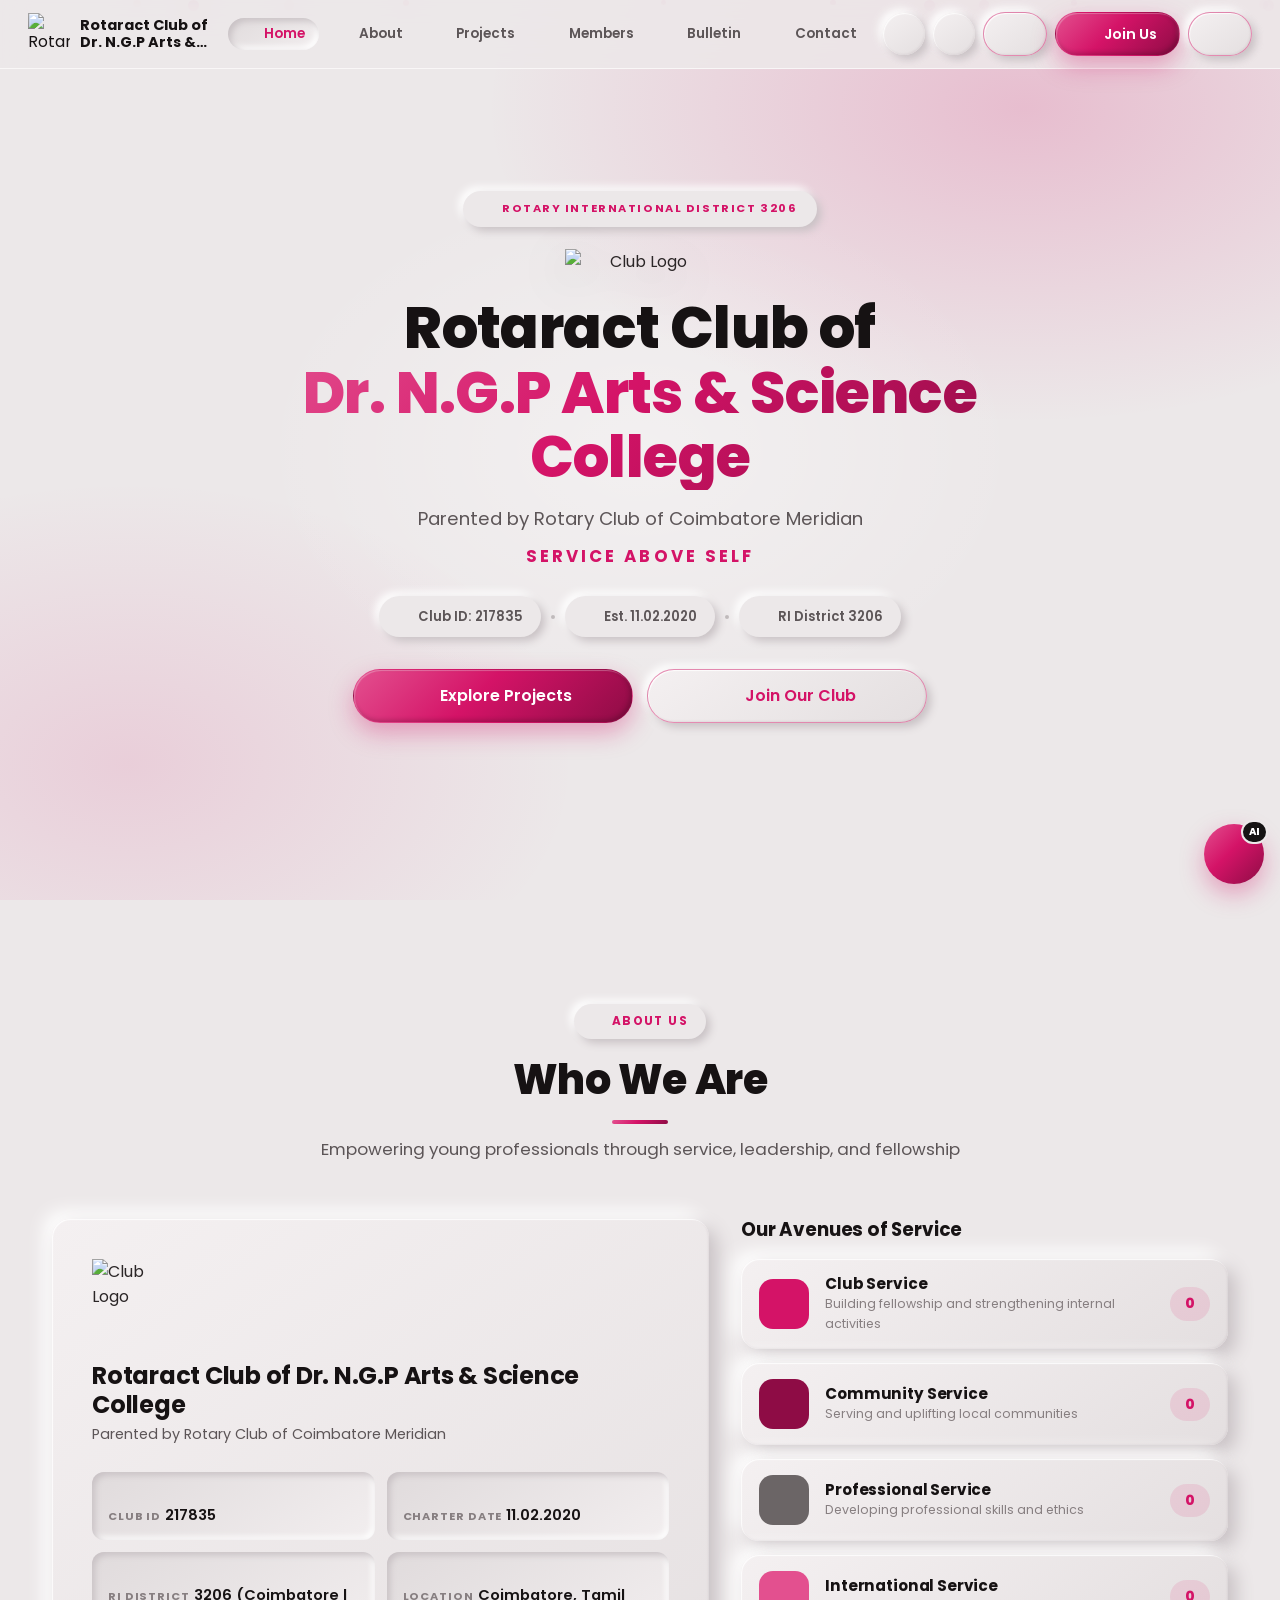
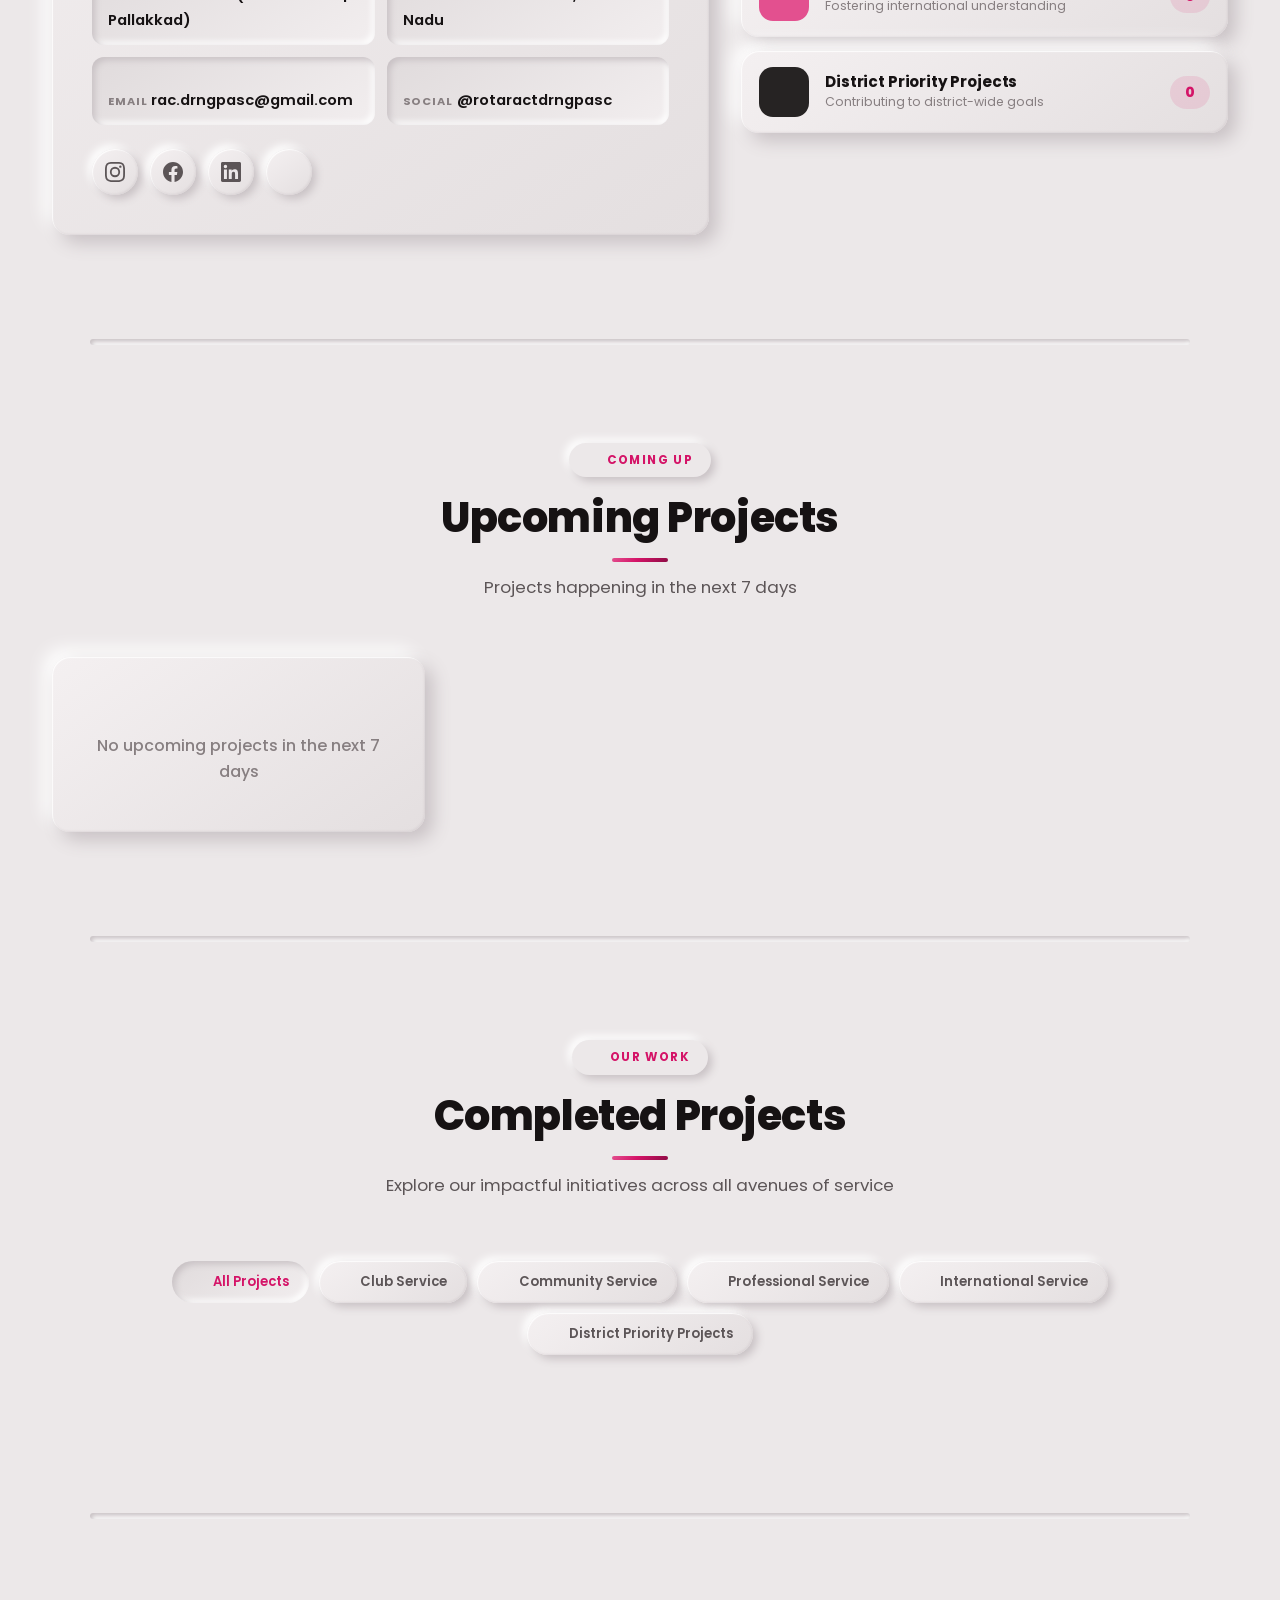
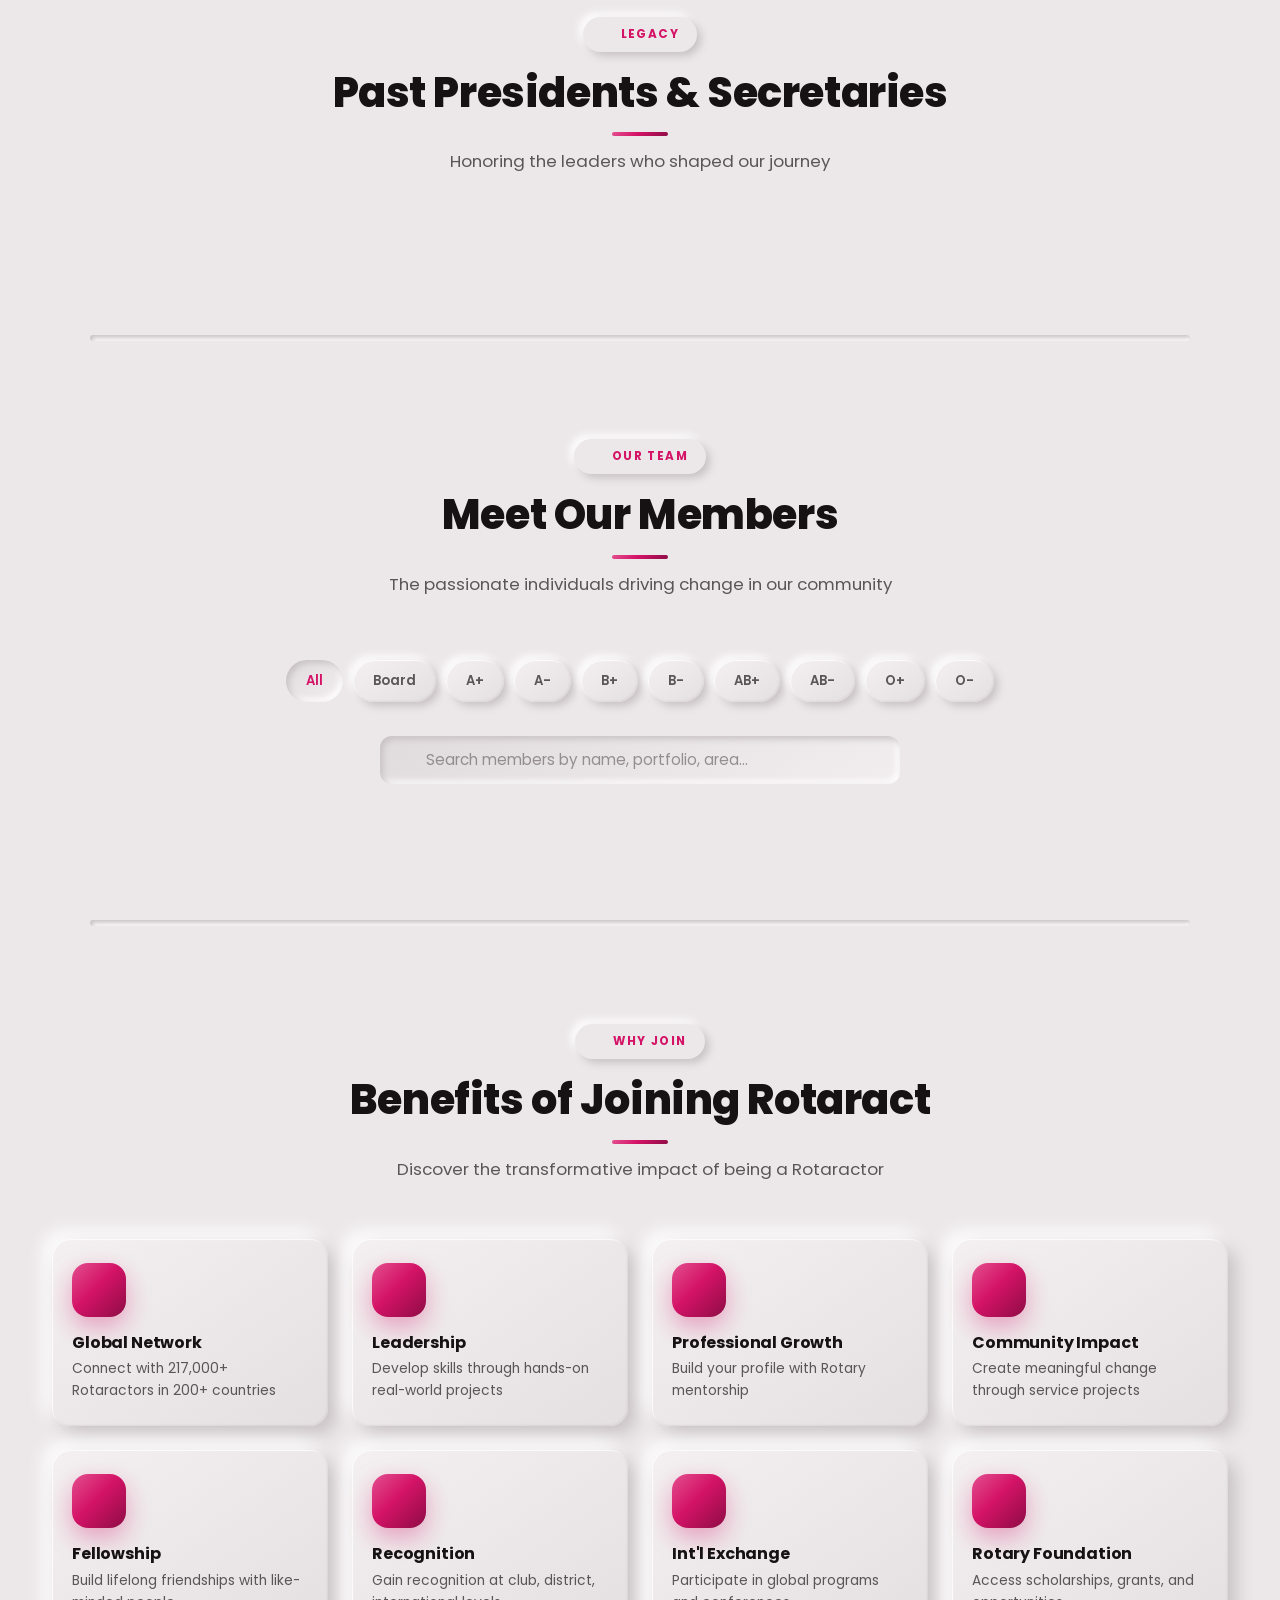
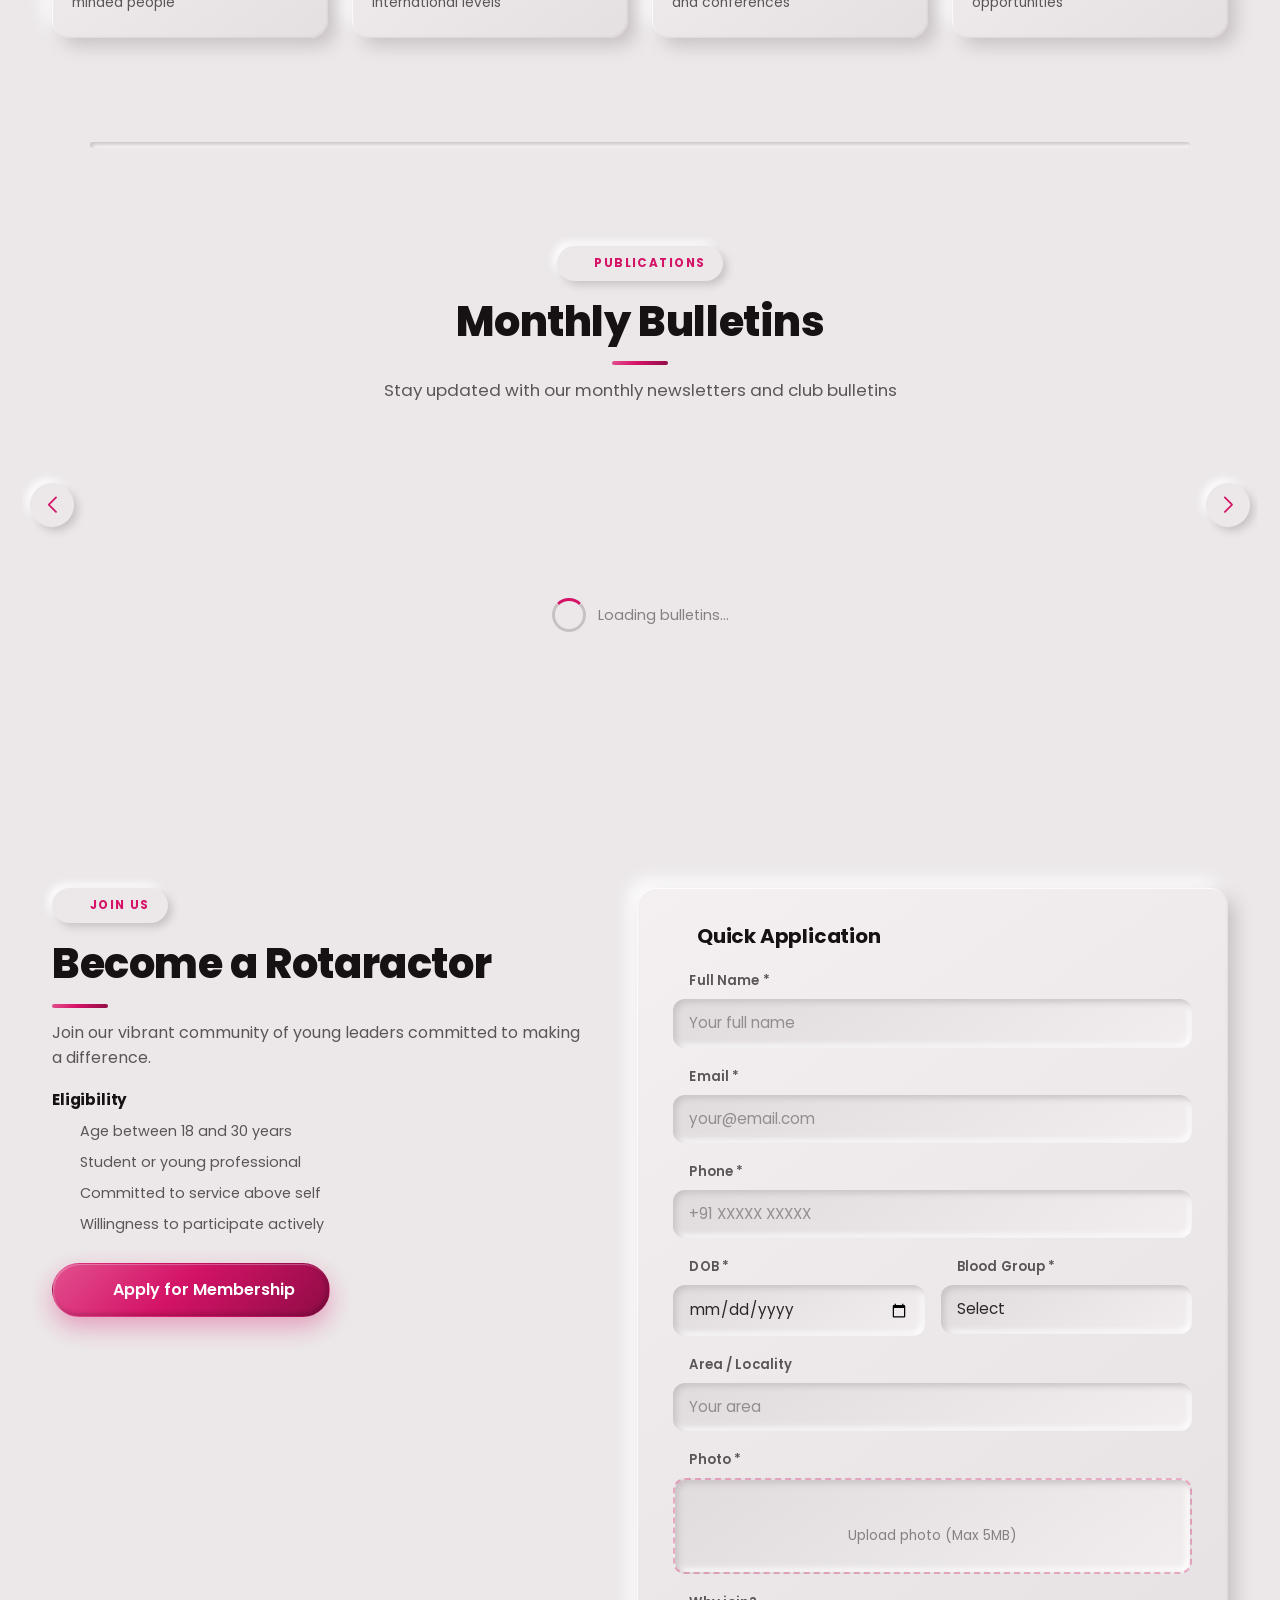
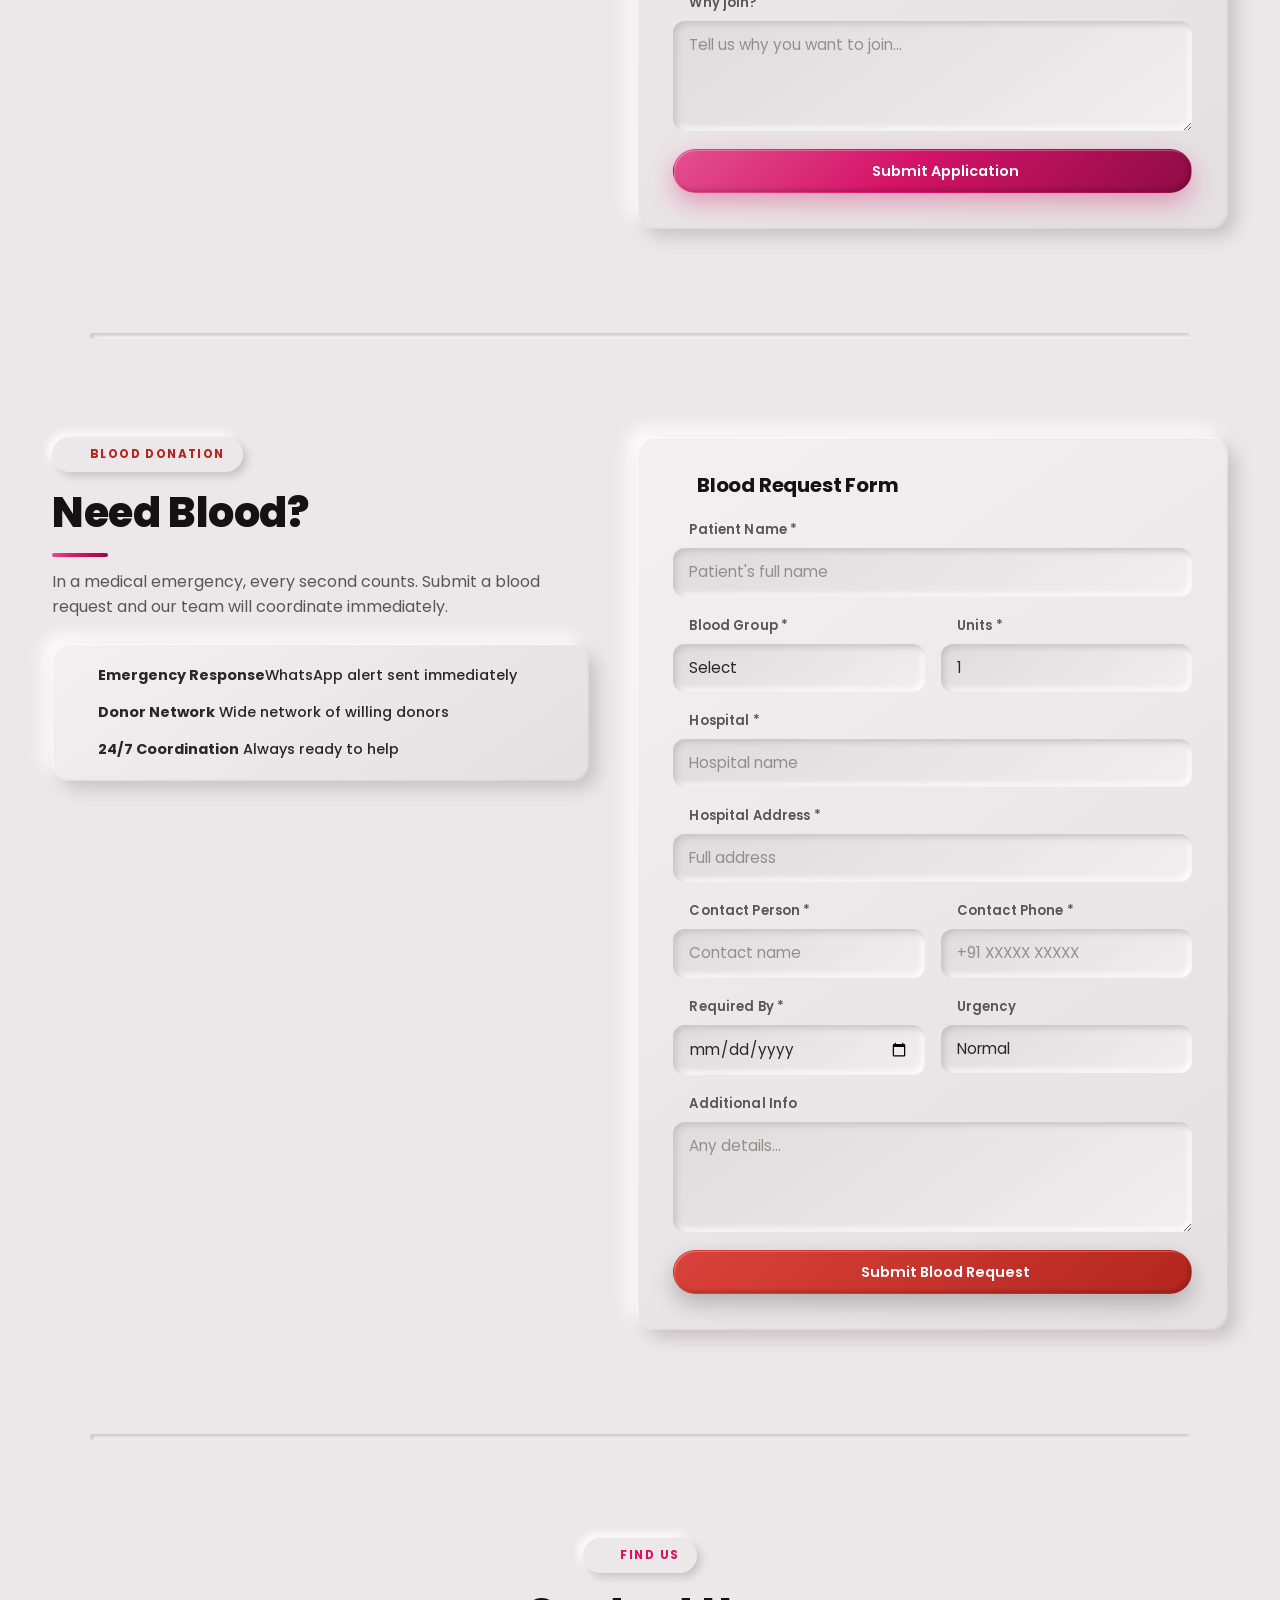
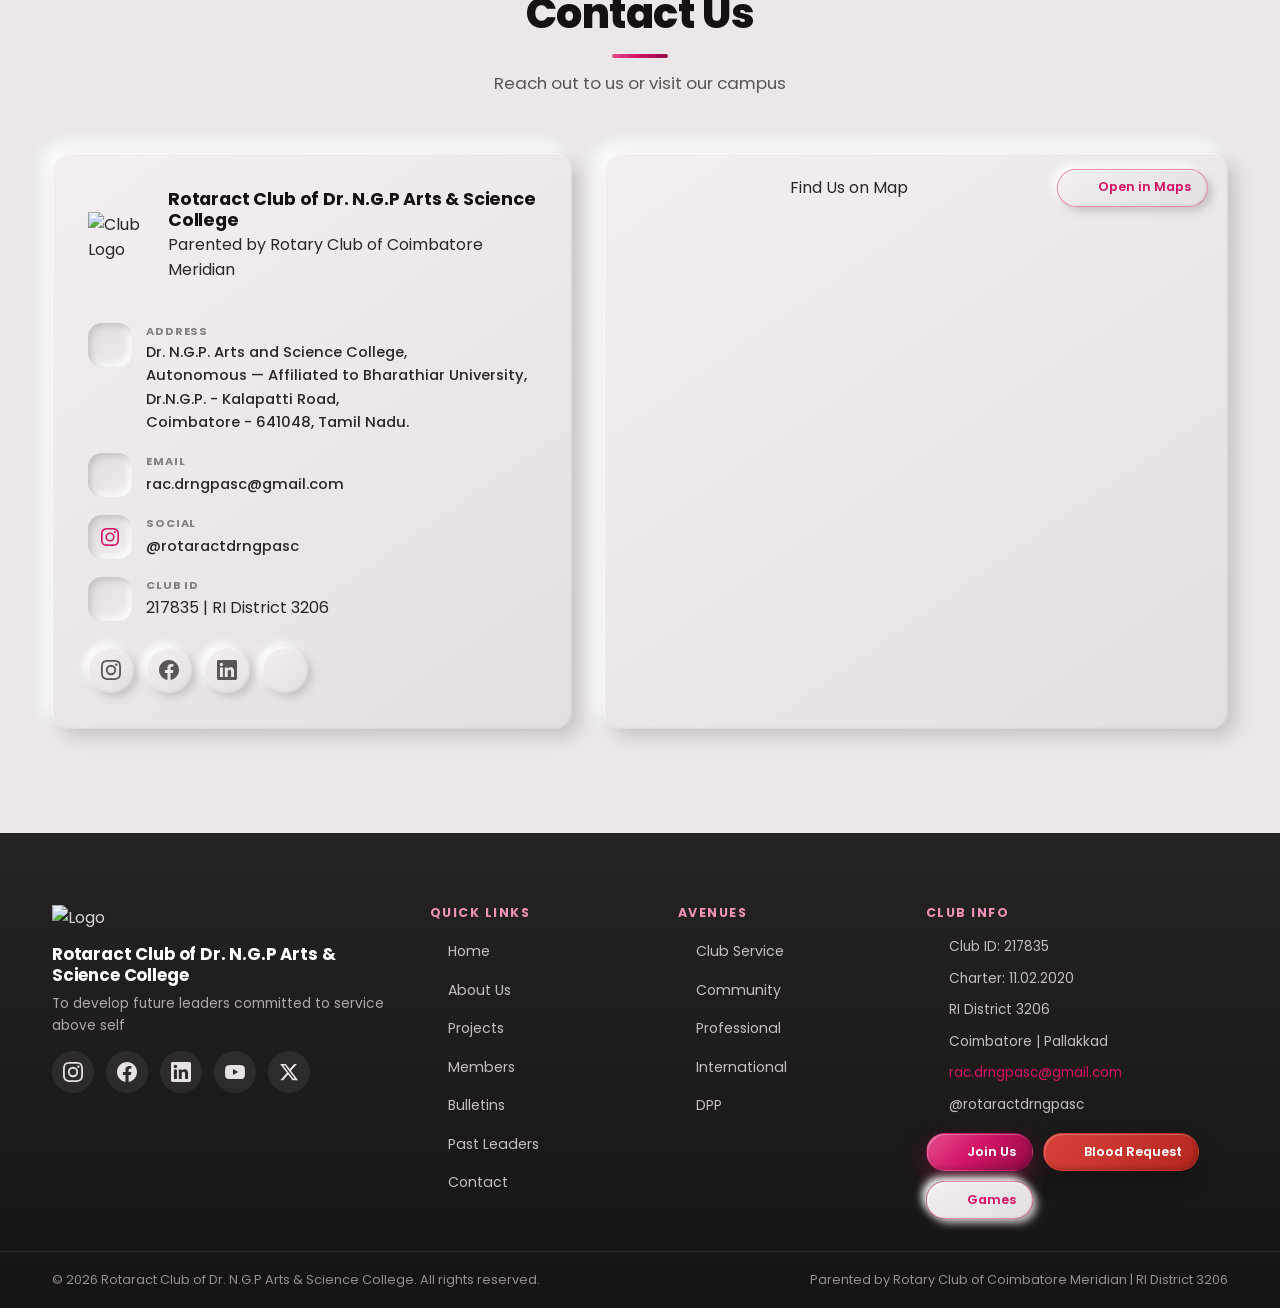
==== commit e0c088a0: "Update index.html" ====
--- a/index.html
+++ b/index.html
@@ -142,66 +142,6 @@
     <div class="hero-cta">
       <a href="#projects" class="btn btn-primary btn-lg"><i data-lucide="calendar-check"></i><span>Explore Projects</span></a>
       <a href="#join"     class="btn btn-outline btn-lg hero-join-btn"><i data-lucide="user-plus"></i><span>Join Our Club</span></a>
-    </div>
-  </div>
-  <div class="hero-scroll-indicator">
-    <div class="scroll-mouse"><div class="scroll-wheel"></div></div>
-    <span>Scroll to explore</span>
-  </div>
-</section>
-
-<!-- ============================================================
-     TICKER
-============================================================ -->
-
-<div class="ticker-bar" id="ticker-bar">
-  <div class="ticker-label"><i data-lucide="megaphone"></i><span>Updates</span></div>
-  <div class="ticker-track">
-    <div class="ticker-content" id="ticker-content">
-      <span class="ticker-item">Welcome to Rotaract Club of Dr. N.G.P Arts &amp; Science College</span>
-      <span class="ticker-sep">|</span>
-      <span class="ticker-item">Parented by Rotary Club of Coimbatore Meridian</span>
-      <span class="ticker-sep">|</span>
-      <span class="ticker-item">Club ID: 217835 | Rotary International District 3206 (Coimbatore | Pallakkad)</span>
-      <span class="ticker-sep">|</span>
-      <span class="ticker-item">Charter Date: 11.02.2020</span>
-      <span class="ticker-sep">|</span>
-      <span class="ticker-item">Service Above Self</span>
-    </div>
-  </div>
-</div>
-
-<!-- ============================================================
-     STATISTICS
-============================================================ -->
-
-<section class="stats-section" id="stats">
-  <div class="container">
-    <div class="stats-grid" id="stats-grid">
-      <div class="stat-card neu-card" data-aos="fade-up" data-aos-delay="0">
-        <div class="stat-icon-wrap"><i data-lucide="folder-check" class="stat-icon"></i></div>
-        <div class="stat-number" data-target="0" id="stat-projects">0</div>
-        <div class="stat-label">Projects Completed</div>
-        <div class="stat-bar"><div class="stat-bar-fill" style="--fill:85%"></div></div>
-      </div>
-      <div class="stat-card neu-card" data-aos="fade-up" data-aos-delay="100">
-        <div class="stat-icon-wrap"><i data-lucide="users" class="stat-icon"></i></div>
-        <div class="stat-number" data-target="0" id="stat-members">0</div>
-        <div class="stat-label">Active Members</div>
-        <div class="stat-bar"><div class="stat-bar-fill" style="--fill:70%"></div></div>
-      </div>
-      <div class="stat-card neu-card" data-aos="fade-up" data-aos-delay="200">
-        <div class="stat-icon-wrap"><i data-lucide="clock" class="stat-icon"></i></div>
-        <div class="stat-number" data-target="0" id="stat-hours">0</div>
-        <div class="stat-label">Service Hours</div>
-        <div class="stat-bar"><div class="stat-bar-fill" style="--fill:90%"></div></div>
-      </div>
-      <div class="stat-card neu-card" data-aos="fade-up" data-aos-delay="300">
-        <div class="stat-icon-wrap"><i data-lucide="heart" class="stat-icon"></i></div>
-        <div class="stat-number" data-target="0" id="stat-lives">0</div>
-        <div class="stat-label">Lives Impacted</div>
-        <div class="stat-bar"><div class="stat-bar-fill" style="--fill:95%"></div></div>
-      </div>
     </div>
   </div>
 </section>
@@ -1873,4 +1813,4 @@
 </script>
 
 </body>
-</html>+</html>
--- a/css/styles.css
+++ b/css/styles.css
@@ -1,2859 +1,3436 @@
-/* ============================================================
-   ROTARACT CLUB OF DR. N.G.P ARTS & SCIENCE COLLEGE
-   styles.css — complete rewrite
-
-   Palette  : cranberry #D41367 + its shades, neutral greys, black.
-              No blue, violet or teal anywhere.
-   Style    : soft neumorphism (raised cards, pressed inputs)
-   Devices  : mobile-first; tuned for phones, tablets, laptops
-   Themes   : [data-theme="light"] (default) and [data-theme="dark"]
-
-   CONTENTS
-     1  Design tokens
-     2  Reset & base
-     3  Layout helpers & section headings
-     4  Neumorphic primitives (card, button, inset)
-     5  Buttons
-     6  Forms
-     7  Badges & avenue colours
-     8  Loading screen, skeleton, toasts
-     9  Navbar & mobile menu
-    10  Hero, ticker, stats
-    11  About, avenues
-    12  Upcoming events, projects
-    13  Leaders timeline, members
-    14  Benefits, join, blood
-    15  Contact, footer
-    16  Modals, lightbox, back-to-top
-    17  Chatbot
-    18  Bulletins (newsletters) + viewer
-    19  Shared admin widgets (DPP reports, format picker, tables)
-    20  Responsive refinements, accessibility, print
-   ============================================================ */
-
-/* ============================================================
-   1. DESIGN TOKENS
-   ============================================================ */
-:root,
-[data-theme="light"] {
-  color-scheme: light;
-
-  /* cranberry scale */
-  --cb-50:  #FDF1F6;
-  --cb-100: #FBE3EE;
-  --cb-200: #F6C3D9;
-  --cb-300: #EE92B8;
-  --cb-400: #E3508F;
-  --cb-500: #D41367;   /* brand */
-  --cb-600: #B30F57;
-  --cb-700: #8E0C45;
-  --cb-800: #690934;
-  --cb-900: #43061F;
-
-  /* neutral scale */
-  --gray-50:  #F7F6F6;
-  --gray-100: #EDEBEB;
-  --gray-200: #DAD6D7;
-  --gray-300: #BFBABB;
-  --gray-400: #9B9596;
-  --gray-500: #756F70;
-  --gray-600: #55504F;
-  --gray-700: #3B3737;
-  --gray-800: #262323;
-  --gray-900: #151313;
-
-  /* surfaces */
-  --bg:            #ECE8E9;
-  --bg-page:       #ECE8E9;
-  --bg-primary:    #ECE8E9;
-  --bg-card:       #ECE8E9;
-  --neu-bg:        #ECE8E9;
-  --neu-bg-card:   #ECE8E9;
-  --bg-secondary:  #E3DEDF;
-  --section-bg-alt:#E6E1E2;
-  --shadow-light:  #FFFFFF;
-  --shadow-dark:   #C8C1C4;
-  --shadow-lt:     var(--shadow-light);
-  --shadow-dk:     var(--shadow-dark);
-  --neu-shadow-light: var(--shadow-light);
-  --neu-shadow-dark:  var(--shadow-dark);
-
-  /* text */
-  --text-primary:   #2B2627;
-  --text-secondary: #5C5557;
-  --text-muted:     #877F81;
-  --text-heading:   #161213;
-  --text-inverse:   #FFFFFF;
-  --text-on-primary:#FFFFFF;
-  --text-1: var(--text-heading);
-  --text-2: var(--text-secondary);
-  --text-3: var(--text-muted);
-
-  /* brand */
-  --accent:        var(--cb-500);
-  --accent-hover:  var(--cb-600);
-  --accent-dk:     var(--cb-700);
-  --accent-lt:     var(--cb-100);
-  --accent-light:  rgba(212,19,103,0.11);
-  --accent-rgb:    212,19,103;
-  --primary:       var(--accent);
-  --primary-light: var(--accent-light);
-  --primary-glow:  rgba(212,19,103,0.35);
-
-  /* status — restrained, readable on the soft grey surface */
-  --success:       #2D7A4F;
-  --success-light: rgba(45,122,79,0.13);
-  --success-lt:    var(--success-light);
-  --warning:       #9A6B12;
-  --warning-light: rgba(154,107,18,0.14);
-  --danger:        #B3261E;
-  --danger-hover:  #8F1D17;
-  --danger-light:  rgba(179,38,30,0.12);
-  --danger-lt:     var(--danger-light);
-  --error:         var(--danger);
-  --error-light:   var(--danger-light);
-  --info:          var(--gray-600);
-  --info-light:    rgba(85,80,79,0.12);
-
-  /* lines */
-  --border:        rgba(43,38,39,0.12);
-  --border-color:  rgba(43,38,39,0.10);
-  --border-subtle: rgba(43,38,39,0.06);
-
-  /* neumorphic shadows */
-  --neu-shadow-sm: 3px 3px 7px var(--shadow-dark),  -3px -3px 7px var(--shadow-light);
-  --neu-shadow:    6px 6px 14px var(--shadow-dark), -6px -6px 14px var(--shadow-light);
-  --neu-shadow-lg: 10px 10px 22px var(--shadow-dark), -10px -10px 22px var(--shadow-light);
-  --neu-shadow-xl: 16px 16px 34px var(--shadow-dark), -16px -16px 34px var(--shadow-light);
-  --neu-inset-sm:  inset 2px 2px 5px var(--shadow-dark), inset -2px -2px 5px var(--shadow-light);
-  --neu-inset:     inset 4px 4px 9px var(--shadow-dark), inset -4px -4px 9px var(--shadow-light);
-  --neu-out:       var(--neu-shadow);
-  --neu-out-sm:    var(--neu-shadow-sm);
-  --neu-in:        var(--neu-inset);
-  --neu-flat:      0 1px 2px rgba(0,0,0,0.06);
-  --brand-gradient:linear-gradient(135deg, #E3508F 0%, #D41367 45%, #8E0C45 100%);
-  --brand-glow:    0 10px 24px rgba(212,19,103,0.34);
-  --cb-gradient:   var(--brand-gradient);
-  --cb-glow:       var(--brand-glow);
-
-  /* shape */
-  --border-radius:      18px;
-  --border-radius-sm:   12px;
-  --border-radius-lg:   26px;
-  --border-radius-xl:   34px;
-  --border-radius-full: 999px;
-  --radius:        var(--border-radius);
-  --radius-sm:     var(--border-radius-sm);
-  --radius-xs:     8px;
-  --neu-radius:    var(--border-radius);
-  --neu-radius-sm: var(--border-radius-sm);
-  --neu-radius-xs: 8px;
-
-  /* motion & layers */
-  --transition:      .28s cubic-bezier(.4,0,.2,1);
-  --transition-fast: .16s cubic-bezier(.4,0,.2,1);
-  --transition-slow: .5s cubic-bezier(.4,0,.2,1);
-  --z-base: 1; --z-dropdown: 100; --z-sticky: 500; --z-overlay: 900;
-  --z-modal: 1000; --z-chatbot: 1100; --z-toast: 1200;
-
-  /* type */
-  --font: 'Poppins', system-ui, -apple-system, 'Segoe UI', Roboto, sans-serif;
-  --font-heading: var(--font);
-  --font-body: var(--font);
-
-  /* chrome */
-  --navbar-bg:     rgba(236,232,233,0.88);
-  --navbar-border: rgba(255,255,255,0.65);
-  --navbar-height: 68px;
-  --scrollbar-thumb: #BDB5B8;
-  --scrollbar-track: #ECE8E9;
-  --fill: var(--accent);
-
-  /* avenues (cranberry · grey · black family) */
-  --avenue-cs:        #D41367;
-  --avenue-community: #8E0C45;
-  --avenue-pro:       #6B6566;
-  --avenue-intl:      #E3508F;
-  --avenue-dpp:       #262323;
-  --avenue-dpp-rgb:   38,35,35;
-}
-
-[data-theme="dark"] {
-  color-scheme: dark;
-
-  --bg:            #1B191A;
-  --bg-page:       #1B191A;
-  --bg-primary:    #1B191A;
-  --bg-card:       #1B191A;
-  --neu-bg:        #1B191A;
-  --neu-bg-card:   #1B191A;
-  --bg-secondary:  #151314;
-  --section-bg-alt:#181617;
-  --shadow-light:  #2A2728;
-  --shadow-dark:   #0E0D0D;
-
-  --text-primary:   #E9E4E5;
-  --text-secondary: #B8B0B2;
-  --text-muted:     #8D8486;
-  --text-heading:   #FFFFFF;
-
-  --accent:        #EE4A94;
-  --accent-hover:  #F46CA8;
-  --accent-dk:     #D41367;
-  --accent-lt:     rgba(238,74,148,0.18);
-  --accent-light:  rgba(238,74,148,0.16);
-  --accent-rgb:    238,74,148;
-  --primary-glow:  rgba(238,74,148,0.35);
-
-  --success:       #6BCB93;
-  --success-light: rgba(107,203,147,0.15);
-  --warning:       #E6B85C;
-  --warning-light: rgba(230,184,92,0.15);
-  --danger:        #FF7A70;
-  --danger-hover:  #FF9A92;
-  --danger-light:  rgba(255,122,112,0.15);
-  --info:          #BDB5B7;
-  --info-light:    rgba(189,181,183,0.14);
-
-  --border:        rgba(255,255,255,0.12);
-  --border-color:  rgba(255,255,255,0.09);
-  --border-subtle: rgba(255,255,255,0.05);
-
-  --neu-flat:      0 1px 2px rgba(0,0,0,0.4);
-  --brand-gradient:linear-gradient(135deg, #F46CA8 0%, #D41367 55%, #8E0C45 100%);
-  --brand-glow:    0 10px 24px rgba(0,0,0,0.55);
-
-  --navbar-bg:     rgba(27,25,26,0.9);
-  --navbar-border: rgba(255,255,255,0.07);
-  --scrollbar-thumb: #3B3637;
-  --scrollbar-track: #1B191A;
-
-  --avenue-cs:        #EE4A94;
-  --avenue-community: #C4417D;
-  --avenue-pro:       #9A9294;
-  --avenue-intl:      #F58BBB;
-  --avenue-dpp:       #D9D3D5;
-  --avenue-dpp-rgb:   217,211,213;
-}
-
-/* ============================================================
-   2. RESET & BASE
-   ============================================================ */
-*, *::before, *::after { box-sizing: border-box; }
-html {
-  scroll-behavior: smooth;
-  scroll-padding-top: calc(var(--navbar-height) + 16px);
-  -webkit-text-size-adjust: 100%;
-  text-size-adjust: 100%;
-}
-html, body { max-width: 100%; overflow-x: clip; }
-body {
-  margin: 0;
-  font-family: var(--font);
-  font-size: 1rem;
-  line-height: 1.6;
-  color: var(--text-primary);
-  background: var(--bg);
-  overflow-x: hidden;
-  -webkit-font-smoothing: antialiased;
-  -moz-osx-font-smoothing: grayscale;
-  -webkit-tap-highlight-color: transparent;
-  transition: background-color var(--transition), color var(--transition);
-}
-h1, h2, h3, h4, h5, h6 {
-  margin: 0 0 .5em;
-  font-family: var(--font-heading);
-  font-weight: 700;
-  line-height: 1.22;
-  color: var(--text-heading);
-  letter-spacing: -0.01em;
-}
-p { margin: 0 0 1em; }
-a { color: var(--accent); text-decoration: none; transition: color var(--transition-fast); }
-a:hover { color: var(--accent-hover); }
-img, video, canvas, svg, iframe { max-width: 100%; }
-img { display: block; height: auto; }
-button, input, select, textarea { font: inherit; color: inherit; }
-button { cursor: pointer; }
-ul, ol { margin: 0; padding: 0; list-style: none; }
-address { font-style: normal; }
-table { border-collapse: collapse; }
-[hidden] { display: none !important; }
-.hidden { display: none !important; }
-.sr-only {
-  position: absolute; width: 1px; height: 1px; margin: -1px; padding: 0;
-  overflow: hidden; clip: rect(0,0,0,0); white-space: nowrap; border: 0;
-}
-::selection { background: rgba(var(--accent-rgb), .28); color: var(--text-heading); }
-::-webkit-scrollbar { width: 10px; height: 10px; }
-::-webkit-scrollbar-track { background: var(--scrollbar-track); }
-::-webkit-scrollbar-thumb { background: var(--scrollbar-thumb); border-radius: 10px; border: 2px solid var(--scrollbar-track); }
-::-webkit-scrollbar-thumb:hover { background: var(--accent); }
-* { scrollbar-width: thin; scrollbar-color: var(--scrollbar-thumb) var(--scrollbar-track); }
-
-:focus { outline: none; }
-:focus-visible {
-  outline: 3px solid rgba(var(--accent-rgb), .55);
-  outline-offset: 2px;
-  border-radius: 8px;
-}
-
-/* ============================================================
-   3. LAYOUT HELPERS & SECTION HEADINGS
-   ============================================================ */
-.container { width: 100%; max-width: 1240px; margin: 0 auto; padding: 0 clamp(16px, 4vw, 32px); }
-.section { position: relative; padding: clamp(56px, 9vw, 104px) 0; }
-.section-header { text-align: center; max-width: 720px; margin: 0 auto clamp(32px, 5vw, 56px); }
-.section-badge {
-  display: inline-flex; align-items: center; gap: 8px;
-  padding: 8px 18px; margin-bottom: 16px;
-  border-radius: var(--border-radius-full);
-  font-size: .74rem; font-weight: 700; letter-spacing: .12em; text-transform: uppercase;
-  color: var(--accent);
-  background: var(--bg);
-  box-shadow: var(--neu-shadow-sm);
-}
-.section-badge svg, .section-badge i { width: 16px; height: 16px; flex-shrink: 0; }
-.section-title { font-size: clamp(1.7rem, 4.2vw, 2.6rem); font-weight: 800; margin-bottom: 12px; }
-.section-title::after {
-  content: ""; display: block; width: 56px; height: 4px; margin: 14px auto 0;
-  border-radius: 4px; background: var(--brand-gradient);
-}
-.section-subtitle { color: var(--text-secondary); font-size: clamp(.92rem, 2.2vw, 1.05rem); margin: 0 auto; }
-.placeholder-card {
-  display: flex; flex-direction: column; align-items: center; justify-content: center;
-  gap: 12px; padding: 48px 24px; text-align: center; color: var(--text-muted);
-}
-.placeholder-card svg, .placeholder-card i { width: 44px; height: 44px; opacity: .55; }
-.placeholder-card p { margin: 0; font-weight: 500; }
-.no-projects-placeholder, .no-members-placeholder { display: none; }
-.search-section { margin-top: 24px; }
-
-/* ============================================================
-   4. NEUMORPHIC PRIMITIVES
-   ============================================================ */
-.neu-card {
-  background: var(--bg);
-  border-radius: var(--border-radius);
-  box-shadow: var(--neu-shadow);
-  border: 1px solid rgba(255,255,255,.35);
-  transition: transform var(--transition), box-shadow var(--transition);
-}
-[data-theme="dark"] .neu-card { border-color: rgba(255,255,255,.04); }
-.neu-btn {
-  display: inline-flex; align-items: center; justify-content: center;
-  background: var(--bg); color: var(--text-secondary);
-  border: 0; border-radius: var(--border-radius-sm);
-  box-shadow: var(--neu-shadow-sm);
-  transition: all var(--transition-fast);
-}
-.neu-btn:hover { color: var(--accent); }
-.neu-btn:active { box-shadow: var(--neu-inset-sm); transform: scale(.97); }
-.neu-inset { background: var(--bg); border-radius: var(--border-radius-sm); box-shadow: var(--neu-inset-sm); }
-.neu-input {
-  width: 100%; padding: 14px 16px; border: 0; background: var(--bg);
-  border-radius: var(--border-radius-sm); box-shadow: var(--neu-inset-sm); color: var(--text-primary);
-}
-@media (hover: hover) {
-  .neu-card:hover { transform: translateY(-3px); box-shadow: var(--neu-shadow-lg); }
-}
-
-/* ============================================================
-   5. BUTTONS
-   ============================================================ */
-.btn {
-  display: inline-flex; align-items: center; justify-content: center; gap: 8px;
-  min-height: 44px; padding: 10px 22px;
-  border: 1.5px solid transparent; border-radius: var(--border-radius-full);
-  font-size: .9rem; font-weight: 600; line-height: 1.2; text-align: center;
-  white-space: nowrap; user-select: none; -webkit-user-select: none;
-  transition: transform var(--transition-fast), box-shadow var(--transition-fast), background var(--transition-fast), color var(--transition-fast);
-}
-.btn svg, .btn i { width: 18px; height: 18px; flex-shrink: 0; }
-.btn:disabled, .btn[disabled], .btn.is-loading { opacity: .6; cursor: not-allowed; pointer-events: none; }
-.btn-sm { min-height: 38px; padding: 7px 16px; font-size: .8rem; }
-.btn-lg { min-height: 54px; padding: 14px 34px; font-size: 1rem; }
-.btn-full { width: 100%; }
-
-.btn-primary { color: #fff; background: var(--brand-gradient); box-shadow: var(--brand-glow); }
-.btn-primary:hover { color: #fff; transform: translateY(-2px); filter: brightness(1.07); }
-.btn-primary:active { transform: translateY(0); filter: brightness(.95); box-shadow: inset 2px 2px 6px rgba(0,0,0,.3); }
-
-.btn-outline {
-  color: var(--accent); background: var(--bg);
-  border-color: rgba(var(--accent-rgb), .45);
-  box-shadow: var(--neu-shadow-sm);
-}
-.btn-outline:hover { color: var(--accent-hover); border-color: var(--accent); transform: translateY(-2px); }
-.btn-outline:active { box-shadow: var(--neu-inset-sm); transform: none; }
-
-.btn-ghost { color: var(--text-secondary); background: transparent; }
-.btn-ghost:hover { color: var(--accent); background: var(--accent-light); }
-
-.btn-dark { color: #fff; background: linear-gradient(135deg, #4A4546, #151313); box-shadow: 0 8px 20px rgba(0,0,0,.28); }
-.btn-dark:hover { color: #fff; transform: translateY(-2px); }
-
-.btn-danger { color: #fff; background: linear-gradient(135deg, #D9423A, #B3261E); box-shadow: 0 8px 20px rgba(179,38,30,.3); }
-.btn-danger:hover { color: #fff; transform: translateY(-2px); filter: brightness(1.06); }
-
-.btn-success { color: #fff; background: linear-gradient(135deg, #3A9564, #2D7A4F); box-shadow: 0 8px 20px rgba(45,122,79,.28); }
-.btn-success:hover { color: #fff; transform: translateY(-2px); }
-
-/* ============================================================
-   6. FORMS
-   ============================================================ */
-.form-group { margin-bottom: 18px; min-width: 0; }
-.form-row { display: grid; grid-template-columns: 1fr 1fr; gap: 16px; }
-.form-label {
-  display: block; margin-bottom: 8px;
-  font-size: .82rem; font-weight: 600; color: var(--text-secondary); letter-spacing: .01em;
-}
-.form-label .req, .required { color: var(--accent); }
-.input-wrap, .select-wrap, .search-input-wrap, .file-upload-wrap, .chatbot-input-wrap {
-  position: relative; display: flex; align-items: center;
-  background: var(--bg); border-radius: var(--border-radius-sm);
-  box-shadow: var(--neu-inset-sm);
-  transition: box-shadow var(--transition-fast);
-}
-.input-wrap:focus-within, .select-wrap:focus-within, .search-input-wrap:focus-within, .chatbot-input-wrap:focus-within {
-  box-shadow: var(--neu-inset-sm), 0 0 0 2px rgba(var(--accent-rgb), .5);
-}
-.form-input, .form-select, .form-textarea, .search-input, .chatbot-input {
-  width: 100%; min-height: 48px; padding: 12px 16px;
-  border: 0; background: transparent; color: var(--text-primary);
-  font-size: .95rem; outline: none; border-radius: var(--border-radius-sm);
-}
-.form-textarea { min-height: 110px; resize: vertical; line-height: 1.55; }
-.form-input::placeholder, .form-textarea::placeholder, .search-input::placeholder, .chatbot-input::placeholder { color: var(--text-muted); opacity: .85; }
-.form-select {
-  appearance: none; -webkit-appearance: none; padding-right: 42px; cursor: pointer;
-}
-.select-wrap::after {
-  content: ""; position: absolute; right: 18px; top: 50%; width: 8px; height: 8px;
-  border-right: 2px solid var(--text-muted); border-bottom: 2px solid var(--text-muted);
-  transform: translateY(-70%) rotate(45deg); pointer-events: none;
-}
-.form-select option { background: var(--bg); color: var(--text-primary); }
-.form-input:-webkit-autofill { -webkit-text-fill-color: var(--text-primary); transition: background-color 9999s; }
-.search-input-wrap .search-input { padding-left: 46px; }
-.search-input-wrap::before {
-  content: ""; position: absolute; left: 18px; width: 16px; height: 16px; opacity: .55;
-  background: currentColor; color: var(--text-muted);
-  -webkit-mask: url("data:image/svg+xml,%3Csvg xmlns='http://www.w3.org/2000/svg' viewBox='0 0 24 24' fill='none' stroke='black' stroke-width='2.4' stroke-linecap='round'%3E%3Ccircle cx='11' cy='11' r='7'/%3E%3Cpath d='m20 20-3.5-3.5'/%3E%3C/svg%3E") center/contain no-repeat;
-          mask: url("data:image/svg+xml,%3Csvg xmlns='http://www.w3.org/2000/svg' viewBox='0 0 24 24' fill='none' stroke='black' stroke-width='2.4' stroke-linecap='round'%3E%3Ccircle cx='11' cy='11' r='7'/%3E%3Cpath d='m20 20-3.5-3.5'/%3E%3C/svg%3E") center/contain no-repeat;
-}
-.file-upload-wrap { position: relative; min-height: 96px; justify-content: center; cursor: pointer; border: 2px dashed rgba(var(--accent-rgb), .3); }
-.file-upload-wrap:hover { border-color: var(--accent); }
-.file-input { position: absolute; inset: 0; width: 100%; height: 100%; opacity: 0; cursor: pointer; }
-.file-upload-ui { display: flex; flex-direction: column; align-items: center; gap: 6px; padding: 18px; text-align: center; color: var(--text-muted); font-size: .85rem; pointer-events: none; }
-.file-upload-ui svg, .file-upload-ui i { width: 28px; height: 28px; color: var(--accent); }
-.form-message {
-  display: none; margin-top: 14px; padding: 12px 16px; border-radius: var(--border-radius-sm);
-  font-size: .88rem; font-weight: 500;
-}
-.form-message.success, .form-message.error, .form-message.show { display: block; }
-.form-message.success { color: var(--success); background: var(--success-light); }
-.form-message.error   { color: var(--danger);  background: var(--danger-light); }
-.field { margin-bottom: 14px; }
-.field-lbl { display: block; margin-bottom: 6px; font-size: .8rem; font-weight: 600; color: var(--text-secondary); }
-input[type="checkbox"], input[type="radio"] { accent-color: var(--accent); width: 18px; height: 18px; }
-
-/* ============================================================
-   7. BADGES & AVENUE COLOURS
-   ============================================================ */
-.badge, .project-avenue-badge {
-  display: inline-flex; align-items: center; gap: 6px;
-  padding: 5px 12px; border-radius: var(--border-radius-full);
-  font-size: .72rem; font-weight: 700; letter-spacing: .02em;
-  color: var(--accent); background: var(--accent-light);
-}
-.project-avenue-badge svg, .project-avenue-badge i { width: 13px; height: 13px; }
-.badge-club_service          { color: var(--avenue-cs)        !important; background: rgba(212,19,103,.12) !important; }
-.badge-community_service     { color: var(--avenue-community) !important; background: rgba(142,12,69,.12)  !important; }
-.badge-professional_service  { color: var(--avenue-pro)       !important; background: rgba(107,101,102,.16) !important; }
-.badge-international_service { color: var(--avenue-intl)      !important; background: rgba(227,80,143,.14) !important; }
-.badge-district_priority_projects { color: var(--avenue-dpp)  !important; background: rgba(var(--avenue-dpp-rgb),.12) !important; }
-[data-theme="dark"] .badge-club_service { background: rgba(238,74,148,.18) !important; }
-[data-theme="dark"] .badge-community_service { background: rgba(196,65,125,.2) !important; }
-[data-theme="dark"] .badge-professional_service { background: rgba(154,146,148,.2) !important; }
-[data-theme="dark"] .badge-international_service { background: rgba(245,139,187,.18) !important; }
-
-/* ============================================================
-   8. LOADING SCREEN · SKELETON · TOASTS
-   ============================================================ */
-.loading-screen {
-  position: fixed; inset: 0; z-index: 2000; overflow: hidden;
-  display: flex; align-items: center; justify-content: center;
-  background: var(--bg); transition: opacity .5s ease, visibility .5s ease;
-}
-.loading-screen.hidden { display: flex !important; opacity: 0; visibility: hidden; pointer-events: none; }
-.loading-content { display: flex; flex-direction: column; align-items: center; gap: 22px; width: min(100%, 420px); padding: 24px; text-align: center; }
-.loading-logo { width: 96px; height: 96px; object-fit: contain; animation: cbPulse 2s ease-in-out infinite; }
-.loading-single-line, .loading-lines { width: min(240px, 70vw); }
-.loading-line-track { height: 6px; border-radius: 6px; overflow: hidden; background: var(--bg); box-shadow: var(--neu-inset-sm); }
-.loading-line-fill { height: 100%; width: 40%; border-radius: 6px; background: var(--brand-gradient); animation: cbLoadBar 1.4s ease-in-out infinite; }
-.loading-text { margin: 0; max-width: 100%; font-size: .85rem; font-weight: 500; letter-spacing: .04em; color: var(--text-muted); overflow-wrap: anywhere; }
-@keyframes cbLoadBar { 0% { transform: translateX(-110%); } 100% { transform: translateX(300%); } }
-@keyframes cbPulse { 0%,100% { transform: scale(1); } 50% { transform: scale(1.06); } }
-
-.sk, .skeleton {
-  position: relative; overflow: hidden; border-radius: var(--border-radius-sm);
-  background: linear-gradient(90deg, var(--bg-secondary) 25%, var(--bg) 37%, var(--bg-secondary) 63%);
-  background-size: 400% 100%; animation: cbShimmer 1.4s ease infinite;
-}
-@keyframes cbShimmer { 0% { background-position: 100% 50%; } 100% { background-position: 0 50%; } }
-
-.toast-container {
-  position: fixed; top: max(16px, env(safe-area-inset-top)); right: max(16px, env(safe-area-inset-right));
-  z-index: var(--z-toast); display: flex; flex-direction: column; gap: 10px;
-  width: min(380px, calc(100vw - 32px)); pointer-events: none;
-}
-.toast {
-  display: flex; align-items: flex-start; gap: 12px; padding: 14px 16px; pointer-events: auto;
-  background: var(--bg); border-radius: var(--border-radius-sm);
-  box-shadow: var(--neu-shadow-lg); border-left: 4px solid var(--gray-500);
-  animation: cbToastIn .35s cubic-bezier(.2,.8,.2,1);
-}
-.toast.removing { animation: cbToastOut .35s ease forwards; }
-.toast.success { border-left-color: var(--success); }
-.toast.error   { border-left-color: var(--danger); }
-.toast.warning { border-left-color: var(--warning); }
-.toast.info    { border-left-color: var(--accent); }
-.toast-icon { width: 22px; height: 22px; flex-shrink: 0; margin-top: 1px; }
-.toast.success .toast-icon { color: var(--success); } .toast.error .toast-icon { color: var(--danger); }
-.toast.warning .toast-icon { color: var(--warning); } .toast.info .toast-icon { color: var(--accent); }
-.toast-content { flex: 1; min-width: 0; }
-.toast-title { font-size: .86rem; font-weight: 700; color: var(--text-heading); }
-.toast-message { font-size: .82rem; color: var(--text-secondary); word-break: break-word; }
-.toast-close { flex-shrink: 0; width: 28px; height: 28px; display: grid; place-items: center; border: 0; border-radius: 50%; background: transparent; color: var(--text-muted); }
-.toast-close:hover { color: var(--accent); background: var(--accent-light); }
-.toast-close svg, .toast-close i { width: 16px; height: 16px; }
-@keyframes cbToastIn  { from { opacity: 0; transform: translateX(40px); } to { opacity: 1; transform: none; } }
-@keyframes cbToastOut { to { opacity: 0; transform: translateX(40px); } }
-
-/* ============================================================
-   9. NAVBAR & MOBILE MENU
-   ============================================================ */
-.navbar {
-  position: fixed; top: 0; left: 0; right: 0; z-index: var(--z-sticky);
-  padding-top: env(safe-area-inset-top);
-  background: var(--navbar-bg);
-  -webkit-backdrop-filter: blur(14px); backdrop-filter: blur(14px);
-  border-bottom: 1px solid var(--navbar-border);
-  transition: box-shadow var(--transition), background var(--transition);
-}
-.navbar.scrolled { box-shadow: 0 8px 24px rgba(0,0,0,.10); }
-.nav-container {
-  display: flex; align-items: center; justify-content: space-between; gap: 12px;
-  max-width: 1360px; margin: 0 auto; height: var(--navbar-height);
-  padding: 0 clamp(12px, 3vw, 28px);
-}
-.nav-logo { display: flex; align-items: center; gap: 10px; min-width: 0; color: var(--text-heading); }
-.nav-logo:hover { color: var(--text-heading); }
-.nav-logo-img { width: 42px; height: 42px; object-fit: contain; flex-shrink: 0; }
-.nav-logo-text { min-width: 0; }
-.nav-club-name {
-  display: block; font-size: .86rem; font-weight: 700; line-height: 1.2; color: var(--text-heading);
-  overflow: hidden; text-overflow: ellipsis; display: -webkit-box; -webkit-line-clamp: 2; -webkit-box-orient: vertical;
-}
-.nav-links { display: none; align-items: center; gap: 4px; }
-.nav-link {
-  display: inline-flex; align-items: center; gap: 7px; padding: 9px 14px;
-  border-radius: var(--border-radius-full);
-  font-size: .85rem; font-weight: 600; color: var(--text-secondary);
-  transition: all var(--transition-fast);
-}
-.nav-link:hover { color: var(--accent); }
-.nav-link.active { color: var(--accent); background: var(--bg); box-shadow: var(--neu-inset-sm); }
-.nav-icon { width: 16px; height: 16px; }
-.nav-controls { display: flex; align-items: center; gap: 8px; flex-shrink: 0; }
-.theme-toggle { width: 42px; height: 42px; border-radius: 50%; }
-.theme-icon { width: 20px; height: 20px; }
-.nav-admin-btn, .nav-join-btn { display: none; }
-.mobile-menu-btn {
-  display: inline-flex; flex-direction: column; align-items: center; justify-content: center; gap: 5px;
-  width: 44px; height: 44px; border: 0; border-radius: 50%;
-  background: var(--bg); box-shadow: var(--neu-shadow-sm);
-}
-.mobile-menu-btn:active, .mobile-menu-btn.active { box-shadow: var(--neu-inset-sm); }
-.hamburger-line { width: 20px; height: 2px; border-radius: 2px; background: var(--text-primary); transition: transform var(--transition), opacity var(--transition); }
-.mobile-menu-btn.active .hamburger-line:nth-child(1) { transform: translateY(7px) rotate(45deg); }
-.mobile-menu-btn.active .hamburger-line:nth-child(2) { opacity: 0; }
-.mobile-menu-btn.active .hamburger-line:nth-child(3) { transform: translateY(-7px) rotate(-45deg); }
-
-.mobile-menu {
-  position: absolute; top: 100%; left: 0; right: 0;
-  max-height: 0; overflow: hidden; visibility: hidden; opacity: 0;
-  background: var(--bg); box-shadow: 0 18px 30px rgba(0,0,0,.14);
-  transition: max-height .4s ease, opacity .25s ease, visibility .4s;
-}
-.mobile-menu.active { max-height: calc(100vh - var(--navbar-height)); max-height: calc(100dvh - var(--navbar-height)); overflow-y: auto; visibility: visible; opacity: 1; }
-.mobile-nav-links { display: flex; flex-direction: column; gap: 6px; padding: 14px clamp(12px, 4vw, 24px) calc(18px + env(safe-area-inset-bottom)); }
-.mobile-nav-link {
-  display: flex; align-items: center; gap: 12px; min-height: 48px; padding: 12px 18px;
-  border-radius: var(--border-radius-sm); font-weight: 600; color: var(--text-primary);
-  background: var(--bg); box-shadow: var(--neu-shadow-sm);
-}
-.mobile-nav-link:active { box-shadow: var(--neu-inset-sm); }
-.mobile-nav-link.active { color: var(--accent); box-shadow: var(--neu-inset-sm); }
-.mobile-nav-link.mobile-join { color: #fff; background: var(--brand-gradient); box-shadow: var(--brand-glow); justify-content: center; }
-.mobile-nav-link i, .mobile-nav-link svg { width: 18px; height: 18px; color: var(--accent); }
-.mobile-nav-link.mobile-join i, .mobile-nav-link.mobile-join svg { color: #fff; }
-
-@media (min-width: 640px) { .nav-join-btn { display: inline-flex; } }
-@media (min-width: 900px) { .nav-admin-btn { display: inline-flex; } }
-@media (min-width: 1100px) {
-  .nav-links { display: flex; }
-  .mobile-menu-btn, .mobile-menu { display: none; }
-  .nav-club-name { font-size: .9rem; max-width: 230px; }
-}
-
-/* ============================================================
-   10. HERO · TICKER · STATS
-   ============================================================ */
-.hero {
-  position: relative; display: flex; align-items: center; justify-content: center;
-  min-height: 100vh; min-height: 100svh; padding: calc(var(--navbar-height) + 36px) 0 90px; overflow: hidden;
-}
-.hero-bg { position: absolute; inset: 0; z-index: 0; pointer-events: none; }
-.hero-gradient {
-  position: absolute; inset: 0;
-  background:
-    radial-gradient(60% 50% at 80% 12%, rgba(var(--accent-rgb), .20), transparent 70%),
-    radial-gradient(50% 45% at 10% 85%, rgba(var(--accent-rgb), .12), transparent 70%),
-    radial-gradient(40% 40% at 50% 50%, rgba(255,255,255,.35), transparent 75%);
-}
-[data-theme="dark"] .hero-gradient {
-  background:
-    radial-gradient(60% 50% at 80% 12%, rgba(var(--accent-rgb), .22), transparent 70%),
-    radial-gradient(50% 45% at 10% 85%, rgba(var(--accent-rgb), .12), transparent 70%);
-}
-.hero-particles { position: absolute; inset: 0; overflow: hidden; }
-.particle {
-  position: absolute; border-radius: 50%; background: var(--accent); opacity: .25;
-  animation: cbFloat 9s ease-in-out infinite;
-}
-@keyframes cbFloat { 0%,100% { transform: translateY(0) scale(1); } 50% { transform: translateY(-26px) scale(1.15); } }
-.hero-content {
-  position: relative; z-index: 1; display: flex; flex-direction: column; align-items: center;
-  width: 100%; max-width: 860px; padding: 0 clamp(16px, 5vw, 32px); text-align: center;
-}
-.hero-badge {
-  display: inline-flex; align-items: center; gap: 8px; padding: 9px 20px; margin-bottom: 22px;
-  border-radius: var(--border-radius-full); background: var(--bg); box-shadow: var(--neu-shadow-sm);
-  font-size: .7rem; font-weight: 700; letter-spacing: .14em; text-transform: uppercase; color: var(--accent);
-}
-.hero-badge i, .hero-badge svg { width: 14px; height: 14px; }
-.hero-logo { width: clamp(96px, 22vw, 150px); height: auto; margin: 0 auto 22px; filter: drop-shadow(0 12px 22px rgba(0,0,0,.18)); }
-.hero-title { font-size: clamp(1.9rem, 6.4vw, 3.6rem); font-weight: 800; line-height: 1.12; margin-bottom: 14px; }
-.hero-title-accent {
-  display: block;
-  background: var(--brand-gradient); -webkit-background-clip: text; background-clip: text;
-  -webkit-text-fill-color: transparent; color: transparent;
-}
-.hero-subtitle { font-size: clamp(.95rem, 2.6vw, 1.15rem); color: var(--text-secondary); margin-bottom: 10px; }
-.hero-tagline { font-size: clamp(.85rem, 2.4vw, 1.05rem); font-weight: 700; letter-spacing: .18em; text-transform: uppercase; color: var(--accent); margin-bottom: 26px; }
-.hero-meta { display: flex; flex-wrap: wrap; align-items: center; justify-content: center; gap: 10px; margin-bottom: 32px; }
-.hero-meta-item {
-  display: inline-flex; align-items: center; gap: 8px; padding: 10px 18px;
-  border-radius: var(--border-radius-full); background: var(--bg); box-shadow: var(--neu-shadow-sm);
-  font-size: .82rem; font-weight: 600; color: var(--text-secondary);
-}
-.hero-meta-item i, .hero-meta-item svg { width: 15px; height: 15px; color: var(--accent); }
-.hero-meta-divider { display: none; }
-.hero-cta { display: flex; flex-wrap: wrap; justify-content: center; gap: 14px; width: 100%; }
-.hero-cta .btn { flex: 1 1 200px; max-width: 280px; }
-.hero-scroll-indicator { position: absolute; bottom: 22px; left: 50%; transform: translateX(-50%); z-index: 1; opacity: .8; }
-.scroll-mouse { width: 24px; height: 38px; border: 2px solid var(--text-muted); border-radius: 14px; display: flex; justify-content: center; padding-top: 7px; }
-.scroll-wheel { width: 3px; height: 8px; border-radius: 3px; background: var(--accent); animation: cbWheel 1.6s ease infinite; }
-@keyframes cbWheel { 0% { opacity: 1; transform: translateY(0); } 100% { opacity: 0; transform: translateY(12px); } }
-
-.ticker-bar {
-  display: flex; align-items: stretch; overflow: hidden;
-  background: linear-gradient(90deg, var(--cb-800), var(--cb-600)); color: #fff;
-}
-.ticker-label {
-  display: inline-flex; align-items: center; gap: 8px; flex-shrink: 0; padding: 0 16px;
-  background: rgba(0,0,0,.25); font-size: .72rem; font-weight: 700; letter-spacing: .1em; text-transform: uppercase;
-}
-.ticker-label i, .ticker-label svg { width: 15px; height: 15px; }
-.ticker-track { flex: 1; overflow: hidden; padding: 11px 0; }
-.ticker-content { display: inline-flex; align-items: center; gap: 22px; white-space: nowrap; padding-left: 100%; animation: cbTicker 50s linear infinite; }
-.ticker-bar:hover .ticker-content { animation-play-state: paused; }
-.ticker-item { font-size: .82rem; font-weight: 500; }
-.ticker-sep { opacity: .5; }
-@keyframes cbTicker { to { transform: translateX(-100%); } }
-
-.stats-section { padding: clamp(40px, 7vw, 72px) 0; }
-.stats-grid { display: grid; grid-template-columns: repeat(2, 1fr); gap: clamp(12px, 2.4vw, 24px); }
-.stat-card { display: flex; flex-direction: column; align-items: center; padding: clamp(18px, 3vw, 30px) 14px; text-align: center; }
-.stat-icon-wrap {
-  display: grid; place-items: center; width: 54px; height: 54px; margin-bottom: 14px; border-radius: 16px;
-  background: var(--bg); box-shadow: var(--neu-inset-sm); color: var(--accent);
-}
-.stat-icon { width: 26px; height: 26px; }
-.stat-number { font-size: clamp(1.7rem, 5vw, 2.6rem); font-weight: 800; line-height: 1; color: var(--text-heading); font-variant-numeric: tabular-nums; }
-.stat-label { margin-top: 8px; font-size: .78rem; font-weight: 600; letter-spacing: .06em; text-transform: uppercase; color: var(--text-muted); }
-.stat-bar { width: 70%; height: 5px; margin-top: 16px; border-radius: 5px; background: var(--bg); box-shadow: var(--neu-inset-sm); overflow: hidden; }
-.stat-bar-fill { height: 100%; width: 72%; border-radius: 5px; background: var(--brand-gradient); }
-@media (min-width: 900px) { .stats-grid { grid-template-columns: repeat(4, 1fr); } .hero-meta-divider { display: block; width: 4px; height: 4px; border-radius: 50%; background: var(--gray-300); } }
-
-/* ============================================================
-   11. ABOUT · AVENUES
-   ============================================================ */
-.about-grid { display: grid; gap: clamp(20px, 3vw, 32px); grid-template-columns: 1fr; }
-.about-main-card { padding: clamp(20px, 4vw, 40px); }
-.about-card-header { display: flex; align-items: center; gap: 18px; margin-bottom: 26px; flex-wrap: wrap; }
-.about-logo { width: 84px; height: 84px; object-fit: contain; flex-shrink: 0; }
-.about-club-title { font-size: clamp(1.15rem, 3vw, 1.5rem); margin-bottom: 4px; }
-.about-parent { margin: 0; font-size: .9rem; color: var(--text-secondary); }
-.about-details-grid { display: grid; grid-template-columns: 1fr; gap: 12px; margin-bottom: 24px; }
-.about-detail-item {
-  display: flex; flex-direction: column; gap: 2px; padding: 12px 16px; border-radius: var(--border-radius-sm);
-  background: var(--bg); box-shadow: var(--neu-inset-sm); min-width: 0;
-}
-.detail-label { font-size: .7rem; font-weight: 700; letter-spacing: .08em; text-transform: uppercase; color: var(--text-muted); }
-.detail-value { font-size: .92rem; font-weight: 600; color: var(--text-heading); word-break: break-word; }
-.about-social-links, .contact-social, .footer-social { display: flex; flex-wrap: wrap; gap: 12px; }
-.social-btn { width: 46px; height: 46px; border-radius: 50%; color: var(--text-secondary); }
-.social-btn:hover { color: var(--accent); transform: translateY(-2px); }
-.social-icon-svg { width: 20px; height: 20px; fill: currentColor; }
-.avenues-grid { display: grid; grid-template-columns: 1fr; gap: 14px; align-content: start; }
-.avenues-title { font-size: 1.15rem; margin-bottom: 4px; }
-.avenue-card { display: flex; align-items: center; gap: 16px; padding: 16px 18px; cursor: pointer; }
-.avenue-icon-wrap { display: grid; place-items: center; width: 50px; height: 50px; flex-shrink: 0; border-radius: 14px; color: #fff; }
-.avenue-icon-wrap i, .avenue-icon-wrap svg { width: 24px; height: 24px; }
-.avenue-icon-wrap.avenue-cs        { background: var(--avenue-cs); }
-.avenue-icon-wrap.avenue-community { background: var(--avenue-community); }
-.avenue-icon-wrap.avenue-pro       { background: var(--avenue-pro); }
-.avenue-icon-wrap.avenue-intl      { background: var(--avenue-intl); }
-.avenue-icon-wrap.avenue-dpp       { background: var(--avenue-dpp); }
-[data-theme="dark"] .avenue-icon-wrap.avenue-dpp { color: #1B191A; }
-.avenue-info { flex: 1; min-width: 0; }
-.avenue-info h4, .avenue-info strong { display: block; margin: 0; font-size: .95rem; }
-.avenue-info p, .avenue-info span { font-size: .78rem; color: var(--text-muted); margin: 0; }
-.avenue-count { min-width: 40px; padding: 6px 12px; border-radius: var(--border-radius-full); text-align: center; font-size: .85rem; font-weight: 800; color: var(--accent); background: var(--accent-light); }
-@media (min-width: 560px) { .about-details-grid { grid-template-columns: 1fr 1fr; } }
-@media (min-width: 1000px) { .about-grid { grid-template-columns: 1.35fr 1fr; align-items: start; } }
-
-/* ============================================================
-   12. UPCOMING EVENTS · PROJECTS
-   ============================================================ */
-.upcoming-grid, .projects-grid { display: grid; grid-template-columns: 1fr; gap: clamp(16px, 2.6vw, 28px); }
-@media (min-width: 640px)  { .upcoming-grid, .projects-grid { grid-template-columns: repeat(2, 1fr); } }
-@media (min-width: 1024px) { .upcoming-grid, .projects-grid { grid-template-columns: repeat(3, 1fr); } }
-
-.upcoming-card, .project-card { display: flex; flex-direction: column; overflow: hidden; min-width: 0; }
-.upcoming-card-poster, .project-card-image {
-  display: block; width: 100%; aspect-ratio: 16 / 10; object-fit: cover; background: var(--bg-secondary);
-  transition: transform .6s ease;
-}
-.upcoming-card:hover .upcoming-card-poster, .project-card:hover .project-card-image { transform: scale(1.04); }
-.upcoming-card-poster-placeholder, .project-card-image-placeholder {
-  display: grid; place-items: center; width: 100%; aspect-ratio: 16 / 10;
-  color: var(--accent); background: linear-gradient(135deg, var(--cb-100), var(--bg-secondary));
-}
-[data-theme="dark"] .upcoming-card-poster-placeholder, [data-theme="dark"] .project-card-image-placeholder { background: linear-gradient(135deg, #2A1520, #1B191A); }
-.upcoming-card-poster-placeholder svg, .upcoming-card-poster-placeholder i,
-.project-card-image-placeholder svg, .project-card-image-placeholder i { width: 44px; height: 44px; opacity: .7; }
-.project-card-image-wrap { position: relative; overflow: hidden; border-radius: var(--border-radius) var(--border-radius) 0 0; }
-.project-card-overlay {
-  position: absolute; inset: 0; display: flex; align-items: center; justify-content: center;
-  background: linear-gradient(0deg, rgba(21,19,19,.65), rgba(21,19,19,.15)); opacity: 0; transition: opacity var(--transition);
-}
-.project-card:hover .project-card-overlay, .project-card:focus-within .project-card-overlay { opacity: 1; }
-.project-card-overlay-btn {
-  padding: 10px 22px; border: 0; border-radius: var(--border-radius-full);
-  font-size: .85rem; font-weight: 700; color: #fff; background: var(--brand-gradient); box-shadow: var(--brand-glow);
-}
-@media (hover: none) { .project-card-overlay { opacity: 1; background: linear-gradient(0deg, rgba(21,19,19,.45), transparent 55%); align-items: flex-end; padding-bottom: 12px; } }
-.project-card-header { padding: 16px 18px 0; }
-.upcoming-card-body, .project-card-body { display: flex; flex-direction: column; flex: 1; gap: 10px; padding: 16px 18px 20px; }
-.upcoming-card-title, .project-card-title {
-  font-size: 1.02rem; margin: 0; line-height: 1.3;
-  display: -webkit-box; -webkit-line-clamp: 2; -webkit-box-orient: vertical; overflow: hidden;
-}
-.project-card-description {
-  margin: 0; font-size: .85rem; color: var(--text-secondary);
-  display: -webkit-box; -webkit-line-clamp: 3; -webkit-box-orient: vertical; overflow: hidden;
-}
-.upcoming-card-meta, .project-card-meta { display: flex; flex-direction: column; gap: 6px; }
-.upcoming-meta-item, .project-meta-item { display: flex; align-items: flex-start; gap: 8px; font-size: .8rem; color: var(--text-secondary); }
-.upcoming-meta-item i, .upcoming-meta-item svg, .project-meta-item i, .project-meta-item svg { width: 15px; height: 15px; margin-top: 2px; flex-shrink: 0; color: var(--accent); }
-.upcoming-card-actions { display: flex; gap: 10px; margin-top: auto; padding-top: 6px; }
-.upcoming-card-actions .btn { flex: 1; }
-.upcoming-countdown { font-size: .75rem; font-weight: 700; color: var(--accent); }
-
-.avenue-tabs {
-  display: flex; gap: 10px; margin-bottom: clamp(24px, 4vw, 40px); padding: 6px 4px 14px;
-  overflow-x: auto; -webkit-overflow-scrolling: touch; scroll-snap-type: x proximity; scrollbar-width: none;
-}
-.avenue-tabs::-webkit-scrollbar { display: none; }
-@media (min-width: 900px) { .avenue-tabs { justify-content: center; flex-wrap: wrap; overflow: visible; } }
-.avenue-tab, .filter-btn {
-  flex: 0 0 auto; scroll-snap-align: start; min-height: 42px; padding: 9px 20px;
-  border: 0; border-radius: var(--border-radius-full); background: var(--bg); box-shadow: var(--neu-shadow-sm);
-  font-size: .82rem; font-weight: 600; color: var(--text-secondary); white-space: nowrap; transition: all var(--transition-fast);
-}
-.avenue-tab:hover, .filter-btn:hover { color: var(--accent); }
-.avenue-tab.active, .filter-btn.active { color: var(--accent); box-shadow: var(--neu-inset-sm); }
-.load-more-wrap { display: flex; justify-content: center; margin-top: 36px; }
-
-/* ============================================================
-   13. LEADERS TIMELINE · MEMBERS
-   ============================================================ */
-.leaders-timeline { position: relative; display: flex; flex-direction: column; gap: 28px; padding-left: 26px; }
-.leaders-timeline::before {
-  content: ""; position: absolute; left: 7px; top: 8px; bottom: 8px; width: 3px; border-radius: 3px;
-  background: linear-gradient(180deg, var(--cb-400), var(--cb-700) 60%, var(--gray-400));
-}
-.timeline-year-group { position: relative; }
-.timeline-year-dot {
-  position: absolute; left: -26px; top: 4px; width: 17px; height: 17px; border-radius: 50%;
-  background: var(--bg); border: 4px solid var(--accent); box-shadow: var(--neu-shadow-sm);
-}
-.timeline-year-label { display: inline-block; margin-bottom: 14px; font-size: 1.05rem; font-weight: 800; color: var(--accent); }
-.timeline-leaders-row { display: grid; grid-template-columns: 1fr; gap: 14px; }
-@media (min-width: 600px)  { .timeline-leaders-row { grid-template-columns: repeat(2, 1fr); } }
-@media (min-width: 1000px) { .timeline-leaders-row { grid-template-columns: repeat(3, 1fr); } }
-.timeline-leader-card { display: flex; align-items: center; gap: 14px; padding: 14px 16px; background: var(--bg); border-radius: var(--border-radius-sm); box-shadow: var(--neu-shadow-sm); min-width: 0; }
-.timeline-leader-photo, .timeline-leader-photo-placeholder {
-  width: 58px; height: 58px; flex-shrink: 0; border-radius: 50%; object-fit: cover;
-  box-shadow: var(--neu-shadow-sm); background: var(--bg-secondary);
-}
-.timeline-leader-photo-placeholder { display: grid; place-items: center; color: var(--accent); }
-.timeline-leader-info { flex: 1; min-width: 0; }
-.timeline-leader-info h4, .timeline-leader-info strong { display: block; margin: 0 0 2px; font-size: .92rem; color: var(--text-heading); }
-.timeline-leader-portfolio { font-size: .78rem; font-weight: 600; color: var(--accent); }
-.timeline-leader-year, .timeline-leader-email { display: block; font-size: .74rem; color: var(--text-muted); word-break: break-all; }
-
-.members-filter { display: flex; gap: 10px; margin-bottom: 20px; padding: 6px 4px 14px; overflow-x: auto; -webkit-overflow-scrolling: touch; scrollbar-width: none; }
-.members-filter::-webkit-scrollbar { display: none; }
-@media (min-width: 900px) { .members-filter { flex-wrap: wrap; justify-content: center; overflow: visible; } }
-.members-search-wrap { max-width: 520px; margin: 0 auto 32px; }
-.members-grid { display: grid; grid-template-columns: repeat(2, 1fr); gap: clamp(12px, 2.4vw, 24px); }
-@media (min-width: 768px)  { .members-grid { grid-template-columns: repeat(3, 1fr); } }
-@media (min-width: 1100px) { .members-grid { grid-template-columns: repeat(4, 1fr); } }
-.member-card { display: flex; flex-direction: column; align-items: center; padding: 22px 14px 18px; text-align: center; cursor: pointer; min-width: 0; }
-.member-photo-wrap { position: relative; width: clamp(84px, 20vw, 112px); aspect-ratio: 1; margin-bottom: 14px; }
-.member-photo, .member-photo-placeholder {
-  width: 100%; height: 100%; border-radius: 50%; object-fit: cover;
-  border: 4px solid var(--bg); box-shadow: var(--neu-shadow);
-}
-.member-photo-placeholder { display: grid; place-items: center; background: var(--bg-secondary); color: var(--accent); font-size: 1.6rem; font-weight: 800; }
-.member-board-badge {
-  position: absolute; top: -4px; left: -4px; display: grid; place-items: center; width: 28px; height: 28px; border-radius: 50%;
-  color: #fff; background: var(--brand-gradient); box-shadow: var(--brand-glow);
-}
-.member-board-badge svg, .member-board-badge i { width: 14px; height: 14px; }
-.member-blood-badge {
-  position: absolute; bottom: -2px; right: -4px; min-width: 32px; padding: 3px 8px; border-radius: var(--border-radius-full);
-  font-size: .7rem; font-weight: 800; text-align: center; color: #fff; background: var(--cb-700); box-shadow: var(--neu-shadow-sm);
-}
-.member-name { margin: 0 0 3px; font-size: .95rem; word-break: break-word; }
-.member-portfolio { margin: 0 0 8px; font-size: .78rem; font-weight: 600; color: var(--accent); }
-.member-details { display: flex; flex-direction: column; gap: 4px; width: 100%; }
-.member-detail-item { display: flex; align-items: center; justify-content: center; gap: 6px; font-size: .74rem; color: var(--text-muted); min-width: 0; word-break: break-all; }
-.member-detail-item i, .member-detail-item svg { width: 13px; height: 13px; flex-shrink: 0; color: var(--accent); }
-
-/* ============================================================
-   14. BENEFITS · JOIN · BLOOD
-   ============================================================ */
-.benefits-grid { display: grid; grid-template-columns: 1fr; gap: clamp(14px, 2.4vw, 24px); }
-@media (min-width: 560px)  { .benefits-grid { grid-template-columns: repeat(2, 1fr); } }
-@media (min-width: 1024px) { .benefits-grid { grid-template-columns: repeat(4, 1fr); } }
-.benefit-card { padding: 24px 20px; }
-.benefit-icon-wrap { display: grid; place-items: center; width: 54px; height: 54px; margin-bottom: 16px; border-radius: 16px; color: #fff; background: var(--brand-gradient); box-shadow: var(--brand-glow); }
-.benefit-icon-wrap i, .benefit-icon-wrap svg { width: 26px; height: 26px; }
-.benefit-card h3, .benefit-card h4 { font-size: 1rem; margin-bottom: 6px; }
-.benefit-card p { margin: 0; font-size: .86rem; color: var(--text-secondary); }
-
-.join-section, .blood-section { background: var(--section-bg-alt); }
-.join-wrapper, .blood-wrapper { display: grid; grid-template-columns: 1fr; gap: clamp(24px, 4vw, 48px); align-items: start; }
-@media (min-width: 960px) { .join-wrapper, .blood-wrapper { grid-template-columns: 1fr 1.1fr; } }
-.join-info .section-title::after, .blood-info .section-title::after { margin-left: 0; }
-.join-info, .blood-info { text-align: left; }
-.join-desc, .blood-desc { color: var(--text-secondary); font-size: 1rem; }
-.join-requirements { display: flex; flex-direction: column; gap: 10px; margin: 20px 0 28px; }
-.join-requirements > *, .join-requirements li { display: flex; align-items: flex-start; gap: 10px; font-size: .9rem; color: var(--text-secondary); }
-.join-requirements i, .join-requirements svg { width: 18px; height: 18px; margin-top: 2px; flex-shrink: 0; color: var(--accent); }
-.join-form-card, .blood-form-card { padding: clamp(20px, 4vw, 36px); }
-.join-form-title, .blood-form-title { font-size: 1.25rem; margin-bottom: 22px; }
-.blood-badge { color: var(--danger); }
-.blood-meta-card { display: flex; flex-direction: column; gap: 14px; margin-top: 24px; padding: 20px; }
-.blood-meta-item { display: flex; align-items: center; gap: 12px; font-size: .9rem; font-weight: 500; }
-.blood-meta-item i, .blood-meta-item svg { width: 20px; height: 20px; flex-shrink: 0; color: var(--cb-600); }
-@media (max-width: 559px) { .form-row { grid-template-columns: 1fr; gap: 0; } }
-
-/* ============================================================
-   15. CONTACT · FOOTER
-   ============================================================ */
-.contact-grid { display: grid; grid-template-columns: 1fr; gap: clamp(20px, 3vw, 32px); }
-@media (min-width: 960px) { .contact-grid { grid-template-columns: 1fr 1.2fr; } }
-.contact-info-card { padding: clamp(20px, 4vw, 36px); }
-.contact-info-header { display: flex; align-items: center; gap: 16px; margin-bottom: 24px; }
-.contact-logo { width: 64px; height: 64px; object-fit: contain; flex-shrink: 0; }
-.contact-info-header h3 { margin: 0; font-size: 1.1rem; }
-.contact-details { display: flex; flex-direction: column; gap: 18px; margin-bottom: 26px; }
-.contact-detail-item { display: flex; align-items: flex-start; gap: 14px; min-width: 0; }
-.contact-icon-wrap { display: grid; place-items: center; width: 44px; height: 44px; flex-shrink: 0; border-radius: 14px; color: var(--accent); background: var(--bg); box-shadow: var(--neu-inset-sm); }
-.contact-icon-wrap i, .contact-icon-wrap svg { width: 20px; height: 20px; }
-.contact-label { display: block; font-size: .7rem; font-weight: 700; letter-spacing: .08em; text-transform: uppercase; color: var(--text-muted); }
-.contact-link, .contact-detail-item address, .contact-detail-item p { font-size: .92rem; font-weight: 500; color: var(--text-primary); word-break: break-word; margin: 0; }
-.contact-link:hover { color: var(--accent); }
-.contact-map-wrap { display: flex; flex-direction: column; overflow: hidden; }
-.map-header { display: flex; align-items: center; justify-content: space-between; gap: 12px; padding: 16px 20px; flex-wrap: wrap; }
-.map-header h3, .map-header h4 { margin: 0; font-size: 1rem; }
-.map-container { flex: 1; min-height: 300px; }
-.map-container iframe { width: 100%; height: 100%; min-height: 300px; border: 0; filter: grayscale(.35) contrast(1.02); }
-[data-theme="dark"] .map-container iframe { filter: grayscale(.6) invert(.9) hue-rotate(180deg) contrast(.9); }
-
-.footer { background: linear-gradient(180deg, var(--gray-800), var(--gray-900)); color: #D8D2D4; }
-.footer-top { padding: clamp(40px, 7vw, 72px) 0 32px; }
-.footer-grid { display: grid; grid-template-columns: 1fr; gap: 32px; }
-@media (min-width: 640px)  { .footer-grid { grid-template-columns: 1fr 1fr; } }
-@media (min-width: 1024px) { .footer-grid { grid-template-columns: 1.6fr 1fr 1fr 1.4fr; } }
-.footer-logo { width: 84px; height: auto; margin-bottom: 14px; }
-.footer-club-name { font-size: 1.05rem; color: #fff; margin-bottom: 8px; }
-.footer-tagline { font-size: .86rem; color: #AFA7A9; }
-.footer-social-link {
-  display: grid; place-items: center; width: 42px; height: 42px; border-radius: 50%;
-  color: #E7E1E3; background: rgba(255,255,255,.07); transition: all var(--transition-fast);
-}
-.footer-social-link:hover { color: #fff; background: var(--cb-500); transform: translateY(-2px); }
-.footer-col-title { margin-bottom: 16px; font-size: .78rem; font-weight: 700; letter-spacing: .12em; text-transform: uppercase; color: var(--cb-300); }
-.footer-links { display: flex; flex-direction: column; gap: 8px; }
-.footer-links a { display: inline-block; padding: 4px 0; font-size: .88rem; color: #C5BEC0; }
-.footer-links a:hover { color: #fff; transform: translateX(4px); }
-.footer-info-items { display: flex; flex-direction: column; gap: 10px; margin-bottom: 18px; }
-.footer-info-item { display: flex; align-items: flex-start; gap: 10px; font-size: .84rem; color: #C5BEC0; }
-.footer-info-item i, .footer-info-item svg { width: 16px; height: 16px; margin-top: 3px; flex-shrink: 0; color: var(--cb-300); }
-.footer-quick-actions { display: flex; flex-wrap: wrap; gap: 10px; }
-.footer-bottom { padding: 18px 0 calc(18px + env(safe-area-inset-bottom)); border-top: 1px solid rgba(255,255,255,.08); }
-.footer-bottom-content { display: flex; flex-direction: column; align-items: center; gap: 6px; text-align: center; }
-@media (min-width: 768px) { .footer-bottom-content { flex-direction: row; justify-content: space-between; } }
-.footer-copy, .footer-rotary { margin: 0; font-size: .8rem; color: #958D8F; }
-.heart-icon { display: inline-block; width: 14px; height: 14px; vertical-align: -2px; color: var(--cb-400); fill: var(--cb-400); }
-
-/* ============================================================
-   16. MODALS · LIGHTBOX · BACK-TO-TOP
-   ============================================================ */
-.modal-overlay {
-  position: fixed; inset: 0; z-index: var(--z-modal);
-  display: flex; align-items: center; justify-content: center; padding: 20px;
-  background: rgba(21,19,19,.62); -webkit-backdrop-filter: blur(6px); backdrop-filter: blur(6px);
-  opacity: 0; visibility: hidden; pointer-events: none; transition: opacity var(--transition), visibility var(--transition);
-}
-.modal-overlay.active { opacity: 1; visibility: visible; pointer-events: auto; }
-.modal-container {
-  position: relative; display: flex; flex-direction: column; width: 100%; max-width: 760px;
-  max-height: calc(100vh - 40px); max-height: calc(100dvh - 40px); overflow: hidden;
-  background: var(--bg); border-radius: var(--border-radius-lg); box-shadow: var(--neu-shadow-xl);
-  transform: translateY(24px) scale(.97); transition: transform var(--transition);
-}
-.modal-overlay.active .modal-container { transform: none; }
-.modal-header {
-  display: flex; align-items: flex-start; justify-content: space-between; gap: 14px; flex-shrink: 0;
-  padding: 22px 24px 16px; border-bottom: 1px solid var(--border-color);
-}
-.modal-title-area { min-width: 0; }
-.modal-avenue-badge { display: inline-flex; margin-bottom: 8px; }
-.modal-title { margin: 0; font-size: clamp(1.1rem, 3vw, 1.45rem); word-break: break-word; }
-.modal-close {
-  display: grid; place-items: center; flex-shrink: 0; width: 42px; height: 42px; border: 0; border-radius: 50%;
-  background: var(--bg); box-shadow: var(--neu-shadow-sm); color: var(--text-secondary);
-}
-.modal-close:hover { color: var(--accent); }
-.modal-close:active { box-shadow: var(--neu-inset-sm); }
-.modal-close i, .modal-close svg { width: 20px; height: 20px; }
-.modal-body { flex: 1 1 auto; min-height: 0; overflow-y: auto; -webkit-overflow-scrolling: touch; padding: 20px 24px 24px; display: flex; flex-direction: column; gap: 18px; }
-.modal-poster-wrap { overflow: hidden; border-radius: var(--border-radius-sm); box-shadow: var(--neu-shadow-sm); }
-.modal-poster-swiper { width: 100%; }
-.modal-poster-swiper img { width: 100%; max-height: 60vh; object-fit: contain; background: var(--bg-secondary); }
-.modal-details-grid { display: grid; grid-template-columns: 1fr; gap: 12px; }
-@media (min-width: 560px) { .modal-details-grid { grid-template-columns: 1fr 1fr; } }
-.modal-detail-item { display: flex; flex-direction: column; gap: 2px; padding: 12px 16px; border-radius: var(--border-radius-sm); background: var(--bg); box-shadow: var(--neu-inset-sm); min-width: 0; }
-.modal-detail-label { font-size: .68rem; font-weight: 700; letter-spacing: .08em; text-transform: uppercase; color: var(--text-muted); }
-.modal-detail-value { font-size: .92rem; font-weight: 600; color: var(--text-heading); word-break: break-word; }
-.modal-description-section p { margin: 0; font-size: .92rem; line-height: 1.7; color: var(--text-secondary); white-space: pre-line; }
-.modal-photos-grid { display: grid; grid-template-columns: repeat(auto-fill, minmax(120px, 1fr)); gap: 10px; }
-.modal-photos-grid img { width: 100%; aspect-ratio: 1; object-fit: cover; border-radius: var(--border-radius-sm); box-shadow: var(--neu-shadow-sm); cursor: zoom-in; transition: transform var(--transition-fast); }
-.modal-photos-grid img:hover { transform: scale(1.03); }
-.modal-actions { display: flex; flex-wrap: wrap; gap: 12px; padding-top: 4px; }
-.modal-actions .btn { flex: 1 1 160px; }
-
-.member-modal { max-width: 640px; }
-.member-modal .modal-close { position: absolute; top: 14px; right: 14px; z-index: 2; }
-.member-modal-body { display: flex; flex-direction: column; align-items: center; gap: 22px; padding: 36px 24px 28px; overflow-y: auto; text-align: center; }
-@media (min-width: 640px) { .member-modal-body { flex-direction: row; align-items: flex-start; text-align: left; padding: 36px; } }
-.member-modal-photo-wrap { position: relative; flex-shrink: 0; width: 160px; height: 160px; }
-.member-modal-photo { width: 100%; height: 100%; border-radius: 50%; object-fit: cover; border: 5px solid var(--bg); box-shadow: var(--neu-shadow-lg); }
-.member-modal-info { flex: 1; min-width: 0; width: 100%; }
-.member-modal-info h2 { font-size: 1.4rem; margin-bottom: 4px; }
-.member-modal-portfolio { margin-bottom: 16px; font-weight: 600; color: var(--accent); }
-.member-modal-details { display: flex; flex-direction: column; gap: 10px; }
-.member-modal-detail { display: flex; align-items: center; gap: 12px; padding: 10px 14px; border-radius: var(--border-radius-sm); background: var(--bg); box-shadow: var(--neu-inset-sm); font-size: .9rem; word-break: break-all; text-align: left; }
-.member-modal-detail i, .member-modal-detail svg { width: 17px; height: 17px; flex-shrink: 0; color: var(--accent); }
-
-.lightbox-overlay {
-  position: fixed; inset: 0; z-index: calc(var(--z-modal) + 10); display: flex; align-items: center; justify-content: center;
-  padding: 16px; background: rgba(10,9,9,.94);
-  opacity: 0; visibility: hidden; pointer-events: none; transition: opacity var(--transition), visibility var(--transition);
-}
-.lightbox-overlay.active { opacity: 1; visibility: visible; pointer-events: auto; }
-.lightbox-content { position: relative; display: flex; flex-direction: column; align-items: center; justify-content: center; width: 100%; max-width: 1100px; max-height: 100%; }
-.lightbox-img { max-width: 100%; max-height: 82vh; max-height: 82dvh; object-fit: contain; border-radius: 10px; box-shadow: 0 24px 60px rgba(0,0,0,.6); }
-.lightbox-close, .lightbox-prev, .lightbox-next {
-  position: absolute; display: grid; place-items: center; width: 46px; height: 46px; border: 0; border-radius: 50%;
-  color: #fff; background: rgba(255,255,255,.12); -webkit-backdrop-filter: blur(6px); backdrop-filter: blur(6px);
-}
-.lightbox-close:hover, .lightbox-prev:hover, .lightbox-next:hover { background: var(--cb-500); }
-.lightbox-close { top: 0; right: 0; transform: translateY(-4px); }
-.lightbox-prev { left: 6px; top: 50%; transform: translateY(-50%); }
-.lightbox-next { right: 6px; top: 50%; transform: translateY(-50%); }
-.lightbox-caption { margin-top: 14px; max-width: 90%; text-align: center; font-size: .88rem; color: #D7D1D3; }
-
-.back-to-top {
-  position: fixed; right: max(16px, env(safe-area-inset-right)); bottom: max(86px, calc(env(safe-area-inset-bottom) + 76px));
-  z-index: var(--z-sticky); width: 46px; height: 46px; border-radius: 50%;
-  opacity: 0; visibility: hidden; transform: translateY(14px);
-  transition: opacity var(--transition), transform var(--transition), visibility var(--transition);
-}
-.back-to-top.visible { opacity: 1; visibility: visible; transform: none; }
-.back-to-top i, .back-to-top svg { width: 22px; height: 22px; }
-
-/* ============================================================
-   17. CHATBOT
-   ============================================================ */
-.chatbot-fab {
-  position: fixed; right: max(16px, env(safe-area-inset-right)); bottom: max(16px, calc(env(safe-area-inset-bottom) + 8px));
-  z-index: var(--z-chatbot); display: grid; place-items: center; width: 60px; height: 60px; border-radius: 50%;
-  color: #fff; background: var(--brand-gradient); box-shadow: var(--brand-glow); cursor: pointer;
-  transition: transform var(--transition);
-}
-.chatbot-fab:hover { transform: scale(1.07); }
-.chatbot-fab:active { transform: scale(.95); }
-.chatbot-fab-icon { width: 28px; height: 28px; }
-.chatbot-fab-badge {
-  position: absolute; top: -4px; right: -4px; min-width: 24px; padding: 2px 6px; border-radius: var(--border-radius-full);
-  font-size: .62rem; font-weight: 800; text-align: center; color: #fff; background: var(--gray-900); border: 2px solid var(--bg);
-}
-.chatbot-window {
-  position: fixed; right: max(16px, env(safe-area-inset-right)); bottom: calc(max(16px, env(safe-area-inset-bottom)) + 74px);
-  z-index: var(--z-chatbot); display: flex; flex-direction: column; width: 390px; max-width: calc(100vw - 32px);
-  height: 600px; max-height: calc(100vh - 120px); max-height: calc(100dvh - 120px); overflow: hidden;
-  background: var(--bg); border-radius: var(--border-radius-lg); box-shadow: var(--neu-shadow-xl);
-  opacity: 0; visibility: hidden; pointer-events: none; transform: translateY(20px) scale(.97); transform-origin: bottom right;
-  transition: opacity var(--transition), transform var(--transition), visibility var(--transition);
-}
-.chatbot-window.active { opacity: 1; visibility: visible; pointer-events: auto; transform: none; }
-.chatbot-header { display: flex; align-items: center; justify-content: space-between; gap: 10px; padding: 14px 16px; color: #fff; background: linear-gradient(135deg, var(--cb-700), var(--cb-500)); }
-.chatbot-header-info { display: flex; align-items: center; gap: 12px; min-width: 0; }
-.chatbot-header h4 { margin: 0; font-size: .95rem; color: #fff; }
-.chatbot-avatar { display: grid; place-items: center; width: 40px; height: 40px; flex-shrink: 0; border-radius: 50%; background: rgba(255,255,255,.2); }
-.chatbot-avatar i, .chatbot-avatar svg { width: 22px; height: 22px; }
-.chatbot-status { display: inline-flex; align-items: center; gap: 6px; font-size: .72rem; opacity: .9; }
-.status-dot { width: 8px; height: 8px; border-radius: 50%; background: #fff; animation: cbPulse 2s ease infinite; }
-.chatbot-header-actions { display: flex; gap: 6px; }
-.chatbot-btn { display: grid; place-items: center; width: 36px; height: 36px; border: 0; border-radius: 50%; color: #fff; background: rgba(255,255,255,.16); }
-.chatbot-btn:hover { background: rgba(255,255,255,.3); }
-.chatbot-btn i, .chatbot-btn svg { width: 17px; height: 17px; }
-.chatbot-messages { flex: 1; min-height: 0; display: flex; flex-direction: column; gap: 14px; padding: 16px; overflow-y: auto; -webkit-overflow-scrolling: touch; overscroll-behavior: contain; }
-.chatbot-message { display: flex; align-items: flex-end; gap: 8px; max-width: 92%; }
-.chatbot-message.user { align-self: flex-end; flex-direction: row-reverse; }
-.chatbot-avatar-sm { display: grid; place-items: center; width: 28px; height: 28px; flex-shrink: 0; border-radius: 50%; color: #fff; background: var(--cb-500); }
-.chatbot-avatar-sm i, .chatbot-avatar-sm svg { width: 15px; height: 15px; }
-.chatbot-bubble { padding: 11px 15px; border-radius: 18px; font-size: .88rem; line-height: 1.55; word-break: break-word; }
-.chatbot-message.bot .chatbot-bubble { color: var(--text-primary); background: var(--bg); box-shadow: var(--neu-shadow-sm); border-bottom-left-radius: 6px; }
-.chatbot-message.user .chatbot-bubble { color: #fff; background: var(--brand-gradient); border-bottom-right-radius: 6px; }
-.chatbot-bubble p { margin: 0 0 8px; } .chatbot-bubble p:last-child { margin-bottom: 0; }
-.chatbot-bubble a { text-decoration: underline; }
-.chatbot-bubble ul, .chatbot-bubble ol { padding-left: 18px; margin: 6px 0; list-style: revert; }
-.chatbot-thinking .chatbot-bubble { display: inline-flex; gap: 5px; align-items: center; }
-.chatbot-thinking .chatbot-bubble span { width: 7px; height: 7px; border-radius: 50%; background: var(--accent); animation: cbDot 1.2s ease-in-out infinite; }
-.chatbot-thinking .chatbot-bubble span:nth-child(2) { animation-delay: .15s; } .chatbot-thinking .chatbot-bubble span:nth-child(3) { animation-delay: .3s; }
-@keyframes cbDot { 0%,80%,100% { transform: scale(.6); opacity: .4; } 40% { transform: scale(1); opacity: 1; } }
-.chatbot-quick-prompts { display: flex; gap: 8px; padding: 4px 14px 12px; overflow-x: auto; scrollbar-width: none; }
-.chatbot-quick-prompts::-webkit-scrollbar { display: none; }
-.quick-prompt { flex: 0 0 auto; padding: 8px 14px; border: 0; border-radius: var(--border-radius-full); background: var(--bg); box-shadow: var(--neu-shadow-sm); font-size: .76rem; font-weight: 600; color: var(--accent); white-space: nowrap; }
-.quick-prompt:active { box-shadow: var(--neu-inset-sm); }
-.chatbot-input-area { padding: 12px 14px calc(12px + env(safe-area-inset-bottom)); border-top: 1px solid var(--border-color); }
-.chatbot-input-wrap { padding-right: 6px; }
-.chatbot-input { min-height: 46px; }
-.chatbot-send-btn { display: grid; place-items: center; width: 40px; height: 40px; flex-shrink: 0; border: 0; border-radius: 50%; color: #fff; background: var(--brand-gradient); box-shadow: var(--brand-glow); }
-.chatbot-send-btn:disabled { opacity: .5; }
-.chatbot-send-btn i, .chatbot-send-btn svg { width: 18px; height: 18px; }
-.chatbot-powered { display: flex; align-items: center; justify-content: center; gap: 6px; margin: 8px 0 0; font-size: .66rem; color: var(--text-muted); text-align: center; }
-.chatbot-powered i, .chatbot-powered svg { width: 12px; height: 12px; }
-
-/* ============================================================
-   18. BULLETINS (NEWSLETTERS) + VIEWER
-   ============================================================ */
-.newsletters-section { background: var(--section-bg-alt); overflow: hidden; }
-.newsletters-swiper-wrap { position: relative; padding: 10px 4px 8px; }
-.newsletters-swiper { position: relative; padding: 14px 6px 52px !important; overflow: hidden; }
-.newsletters-swiper .swiper-wrapper { align-items: stretch; }
-.newsletters-swiper .swiper-slide { height: auto; display: flex; width: 280px; }
-.newsletters-swiper .swiper-slide .nl-card { width: 100%; }
-
-.nl-card {
-  display: flex; flex-direction: column; width: 100%; min-width: 0; overflow: hidden;
-  background: var(--bg); border-radius: var(--border-radius); box-shadow: var(--neu-shadow);
-  transition: transform var(--transition), box-shadow var(--transition);
-}
-@media (hover: hover) { .nl-card:hover { transform: translateY(-5px); box-shadow: var(--neu-shadow-lg); } }
-.nl-preview {
-  position: relative; display: flex; align-items: center; justify-content: center; min-height: 190px;
-  overflow: hidden; color: #fff; background: linear-gradient(135deg, var(--cb-700), var(--cb-400));
-}
-.nl-preview::after { content: ""; position: absolute; inset: 0; pointer-events: none; background: radial-gradient(circle at 85% 8%, rgba(255,255,255,.2), transparent 55%); }
-.nl-preview-cover { position: absolute; inset: 0; width: 100%; height: 100%; object-fit: cover; }
-.nl-preview-fallback { position: relative; z-index: 1; display: flex; flex-direction: column; align-items: center; gap: 8px; width: 100%; padding: 36px 18px 22px; text-align: center; }
-.nl-preview-fallback.has-cover { opacity: 0; }
-.nl-preview-fallback svg { width: 44px; height: 44px; }
-.nl-preview-fallback-title { margin: 0; font-size: .92rem; font-weight: 700; line-height: 1.3; color: #fff; display: -webkit-box; -webkit-line-clamp: 2; -webkit-box-orient: vertical; overflow: hidden; }
-.nl-preview-fallback-month { margin: 0; font-size: .74rem; color: rgba(255,255,255,.78); }
-.nl-preview-overlay { position: absolute; inset: 0; z-index: 1; background: linear-gradient(0deg, rgba(21,19,19,.82) 0%, rgba(21,19,19,.12) 60%, transparent); }
-.nl-preview-badge, .nl-preview-issue {
-  position: absolute; top: 12px; z-index: 3; display: inline-flex; align-items: center; gap: 5px; padding: 4px 11px;
-  border-radius: var(--border-radius-full); font-size: .6rem; font-weight: 700; letter-spacing: .06em; text-transform: uppercase; color: #fff; background: rgba(0,0,0,.42);
-  -webkit-backdrop-filter: blur(4px); backdrop-filter: blur(4px);
-}
-.nl-preview-badge { left: 12px; } .nl-preview-issue { right: 12px; background: rgba(212,19,103,.9); }
-.nl-preview-badge svg { width: 11px; height: 11px; }
-.nl-preview-info { position: absolute; left: 0; right: 0; bottom: 0; z-index: 2; padding: 14px 16px; text-align: left; }
-.nl-preview-title { margin: 0 0 2px; font-size: .92rem; font-weight: 700; line-height: 1.3; color: #fff; display: -webkit-box; -webkit-line-clamp: 2; -webkit-box-orient: vertical; overflow: hidden; }
-.nl-preview-month { margin: 0; font-size: .72rem; color: rgba(255,255,255,.78); }
-.nl-body { display: flex; flex-direction: column; flex: 1; gap: 8px; padding: 16px 16px 6px; }
-.nl-body-title { margin: 0; font-size: .95rem; line-height: 1.35; color: var(--text-heading); overflow-wrap: anywhere; }
-.nl-body-meta { display: flex; align-items: center; gap: 6px; margin: 0; font-size: .74rem; color: var(--text-muted); }
-.nl-body-meta svg { width: 13px; height: 13px; flex-shrink: 0; color: var(--accent); }
-.nl-body-desc { flex: 1; margin: 0; font-size: .8rem; line-height: 1.55; color: var(--text-secondary); display: -webkit-box; -webkit-line-clamp: 3; -webkit-box-orient: vertical; overflow: hidden; }
-.nl-actions { display: flex; gap: 10px; padding: 10px 16px 16px; }
-.nl-btn {
-  flex: 1; display: inline-flex; align-items: center; justify-content: center; gap: 7px; min-height: 44px; padding: 9px 12px;
-  border: 1.5px solid transparent; border-radius: var(--border-radius-sm); font-size: .8rem; font-weight: 700; white-space: nowrap;
-  text-decoration: none; cursor: pointer; transition: transform var(--transition-fast), filter var(--transition-fast), background var(--transition-fast), color var(--transition-fast);
-}
-.nl-btn svg { width: 14px; height: 14px; flex-shrink: 0; }
-.nl-btn-view { color: #fff; background: var(--brand-gradient); box-shadow: var(--brand-glow); }
-.nl-btn-view:hover { filter: brightness(1.08); transform: translateY(-1px); }
-.nl-btn-dl { color: var(--accent); background: var(--bg); border-color: rgba(var(--accent-rgb), .5); box-shadow: var(--neu-shadow-sm); }
-.nl-btn-dl:hover { color: #fff; background: var(--accent); border-color: var(--accent); }
-.nl-btn:disabled { opacity: .6; cursor: wait; }
-.nl-no-url { width: 100%; margin: 0; padding: 8px 0; text-align: center; font-size: .78rem; color: var(--text-muted); }
-
-.newsletters-pagination { bottom: 10px !important; }
-.newsletters-pagination .swiper-pagination-bullet { width: 9px; height: 9px; background: var(--gray-300); opacity: 1; transition: all var(--transition-fast); }
-.newsletters-pagination .swiper-pagination-bullet-active { width: 26px; border-radius: 8px; background: var(--accent); }
-.newsletters-prev, .newsletters-next {
-  top: calc(50% - 26px) !important; width: 44px !important; height: 44px !important; margin-top: 0 !important; border-radius: 50%;
-  color: var(--accent) !important; background: var(--bg); box-shadow: var(--neu-shadow-sm); transition: all var(--transition-fast);
-}
-.newsletters-prev { left: 8px !important; } .newsletters-next { right: 8px !important; }
-.newsletters-prev:hover, .newsletters-next:hover { color: #fff !important; background: var(--accent); }
-.newsletters-prev::after, .newsletters-next::after { font-size: 16px !important; font-weight: 800 !important; }
-.newsletters-prev.swiper-button-disabled, .newsletters-next.swiper-button-disabled { opacity: .35; pointer-events: none; }
-@media (max-width: 767px) { .newsletters-prev, .newsletters-next { display: none !important; } .newsletters-swiper .swiper-slide { width: 78vw; max-width: 300px; } }
-
-.nlv-spin { width: 34px; height: 34px; border: 3px solid var(--shadow-dark); border-top-color: var(--accent); border-radius: 50%; animation: nlv-spin .8s linear infinite; }
-@keyframes nlv-spin { to { transform: rotate(360deg); } }
-
-#nl-viewer-overlay {
-  position: fixed; inset: 0; z-index: calc(var(--z-modal) + 20); display: flex; align-items: center; justify-content: center;
-  padding: 18px; background: rgba(21,19,19,.7); -webkit-backdrop-filter: blur(6px); backdrop-filter: blur(6px);
-  opacity: 0; visibility: hidden; pointer-events: none; transition: opacity var(--transition), visibility var(--transition);
-}
-#nl-viewer-overlay.active { opacity: 1; visibility: visible; pointer-events: auto; }
-#nl-viewer-box {
-  display: flex; flex-direction: column; width: min(1000px, 100%); height: min(88vh, 860px); height: min(88dvh, 860px); overflow: hidden;
-  background: var(--bg); border-radius: var(--border-radius-lg); box-shadow: var(--neu-shadow-xl);
-  transform: translateY(20px) scale(.97); transition: transform var(--transition);
-}
-#nl-viewer-overlay.active #nl-viewer-box { transform: none; }
-#nl-viewer-head { display: flex; align-items: center; gap: 12px; flex-shrink: 0; padding: 14px 18px; border-bottom: 1px solid var(--border-color); }
-#nl-viewer-head h3 { flex: 1; min-width: 0; margin: 0; font-size: 1rem; overflow: hidden; text-overflow: ellipsis; white-space: nowrap; }
-#nl-viewer-btns { display: flex; gap: 8px; flex-shrink: 0; }
-.nlv-btn {
-  display: inline-flex; align-items: center; justify-content: center; gap: 7px; min-height: 40px; padding: 8px 16px;
-  border: 1.5px solid transparent; border-radius: var(--border-radius-full); font-size: .8rem; font-weight: 700; text-decoration: none; cursor: pointer;
-  transition: transform var(--transition-fast), filter var(--transition-fast);
-}
-.nlv-btn svg { width: 14px; height: 14px; flex-shrink: 0; }
-.nlv-btn-outline { color: var(--accent); background: var(--bg); border-color: rgba(var(--accent-rgb), .5); box-shadow: var(--neu-shadow-sm); }
-.nlv-btn-solid { color: #fff; background: var(--brand-gradient); box-shadow: var(--brand-glow); }
-.nlv-btn:hover { transform: translateY(-1px); filter: brightness(1.05); }
-.nlv-btn:disabled { opacity: .6; cursor: wait; transform: none; }
-#nl-viewer-x { display: grid; place-items: center; flex-shrink: 0; width: 42px; height: 42px; border: 0; border-radius: 50%; color: var(--text-secondary); background: var(--bg); box-shadow: var(--neu-shadow-sm); }
-#nl-viewer-x:hover { color: var(--accent); }
-#nl-viewer-x svg { width: 18px; height: 18px; }
-#nl-viewer-content { position: relative; flex: 1; min-height: 0; overflow: auto; -webkit-overflow-scrolling: touch; background: var(--bg-secondary); }
-#nl-viewer-content iframe { display: block; width: 100%; height: 100%; min-height: 0; border: 0; background: #fff; }
-.nlv-loader { position: absolute; inset: 0; z-index: 1; display: flex; flex-direction: column; align-items: center; justify-content: center; gap: 14px; background: var(--bg-secondary); color: var(--text-muted); }
-.nlv-loader p { margin: 0; font-size: .88rem; }
-.nlv-ext { display: flex; flex-direction: column; align-items: center; justify-content: center; gap: 12px; min-height: 100%; padding: 32px 20px; text-align: center; color: var(--text-secondary); }
-.nlv-ext > svg { width: 64px; height: 64px; color: var(--accent); opacity: .7; }
-.nlv-ext h4 { margin: 0; font-size: 1.1rem; }
-.nlv-ext p { margin: 0 0 8px; font-size: .9rem; }
-.nlv-ext-btn {
-  display: inline-flex; align-items: center; justify-content: center; gap: 8px; min-width: 200px; min-height: 46px; padding: 10px 24px;
-  border: 0; border-radius: var(--border-radius-full); font-size: .88rem; font-weight: 700; color: #fff; background: var(--brand-gradient); box-shadow: var(--brand-glow); cursor: pointer; text-decoration: none;
-}
-.nlv-ext-btn:hover { color: #fff; filter: brightness(1.08); }
-.nlv-ext-btn.is-dark { background: linear-gradient(135deg, #4A4546, #151313); box-shadow: 0 8px 20px rgba(0,0,0,.28); }
-.nlv-ext-btn svg { width: 16px; height: 16px; }
-@media (max-width: 640px) {
-  #nl-viewer-overlay { padding: 0; align-items: flex-end; }
-  #nl-viewer-box { width: 100%; height: 94vh; height: 94dvh; border-radius: 22px 22px 0 0; }
-  #nl-viewer-head { padding: 12px 14px; }
-  #nl-viewer-head h3 { font-size: .88rem; }
-  .nlv-btn span { display: none; } .nlv-btn { width: 42px; padding: 0; border-radius: 50%; }
-  .nlv-ext-btn { width: 100%; }
-}
-
-/* ============================================================
-   19. SHARED ADMIN WIDGETS
-   ============================================================ */
-/* Word / PDF switch injected into download modals */
-.doc-format-picker {
-  display: flex; align-items: center; gap: 6px; padding: 6px; align-self: flex-start; margin-bottom: 4px;
-  border-radius: var(--border-radius-full); background: var(--bg); box-shadow: var(--neu-inset-sm);
-}
-.doc-format-label { padding: 0 8px 0 12px; font-size: .7rem; font-weight: 700; letter-spacing: .08em; text-transform: uppercase; color: var(--text-muted); }
-.doc-format-picker button {
-  min-height: 36px; padding: 0 18px; border: 0; border-radius: var(--border-radius-full);
-  font-size: .82rem; font-weight: 700; color: var(--text-secondary); background: var(--bg); box-shadow: var(--neu-shadow-sm); transition: all var(--transition-fast);
-}
-.doc-format-picker button.active { color: #fff; background: var(--brand-gradient); box-shadow: var(--brand-glow); }
-
-.table-responsive, .admin-table-wrap, .admin-table-container { max-width: 100%; overflow-x: auto; -webkit-overflow-scrolling: touch; }
-
-/* --- District Priority Projects (DPP) reports — mobile-first --- */
-.dpp-summary { display: grid; grid-template-columns: repeat(2, 1fr); gap: 12px; margin-bottom: 20px; }
-@media (min-width: 720px) { .dpp-summary { grid-template-columns: repeat(4, 1fr); gap: 16px; } }
-.dpp-stat { display: flex; flex-direction: column; align-items: center; gap: 4px; padding: 16px 10px; text-align: center; }
-.dpp-stat-num { font-size: clamp(1.4rem, 5vw, 1.9rem); font-weight: 800; line-height: 1.1; color: var(--accent); font-variant-numeric: tabular-nums; }
-.dpp-stat-num.is-success { color: var(--success); } .dpp-stat-num.is-dark { color: var(--avenue-dpp); }
-.dpp-stat-label { font-size: .7rem; font-weight: 700; letter-spacing: .05em; text-transform: uppercase; color: var(--text-muted); }
-
-.dpp-month { margin-bottom: 18px; overflow: hidden; }
-.dpp-month:hover { transform: none; }
-.dpp-month-head {
-  display: flex; flex-wrap: wrap; align-items: center; justify-content: space-between; gap: 12px;
-  padding: 16px clamp(14px, 3vw, 24px); border-bottom: 1px solid var(--border-color); background: rgba(var(--accent-rgb), .05);
-}
-.dpp-month-title { margin: 0; font-size: 1.02rem; }
-.dpp-month-sub { margin: 2px 0 0; font-size: .78rem; color: var(--text-muted); }
-.dpp-month-head .btn { flex: 0 0 auto; }
-
-.dpp-event { display: grid; grid-template-columns: 1fr; gap: 14px; padding: 18px clamp(14px, 3vw, 24px); border-bottom: 1px solid var(--border-color); }
-.dpp-event:last-child { border-bottom: 0; }
-.dpp-event-top { display: flex; gap: 14px; align-items: flex-start; min-width: 0; }
-.dpp-thumb { width: 72px; height: 72px; flex-shrink: 0; object-fit: cover; border-radius: var(--border-radius-sm); box-shadow: var(--neu-shadow-sm); background: var(--bg-secondary); }
-.dpp-event-main { flex: 1; min-width: 0; display: flex; flex-direction: column; gap: 10px; }
-.dpp-event-title { display: flex; flex-wrap: wrap; align-items: center; gap: 8px; margin: 0; font-size: .98rem; line-height: 1.3; overflow-wrap: anywhere; }
-.dpp-chips { display: flex; flex-wrap: wrap; gap: 6px; }
-.dpp-chip {
-  display: inline-flex; align-items: center; gap: 5px; max-width: 100%; padding: 4px 11px; border-radius: var(--border-radius-full);
-  font-size: .72rem; font-weight: 700; color: var(--text-secondary); background: var(--bg-secondary); border: 1px solid var(--border-color);
-}
-.dpp-chip svg, .dpp-chip i { width: 12px; height: 12px; flex-shrink: 0; }
-.dpp-chip.is-approval { color: var(--accent); background: var(--accent-light); border-color: rgba(var(--accent-rgb), .3); }
-.dpp-chip.is-pillar, .dpp-chip.is-category { color: var(--accent-dk); background: rgba(var(--accent-rgb), .07); border-color: rgba(var(--accent-rgb), .2); }
-[data-theme="dark"] .dpp-chip.is-pillar, [data-theme="dark"] .dpp-chip.is-category { color: var(--accent); }
-.dpp-details { padding: 12px 14px; border-radius: var(--border-radius-sm); background: var(--bg); box-shadow: var(--neu-inset-sm); border-left: 3px solid var(--accent); }
-.dpp-details-title { margin-bottom: 8px; font-size: .68rem; font-weight: 800; letter-spacing: .08em; text-transform: uppercase; color: var(--accent); }
-.dpp-details-grid { display: grid; grid-template-columns: 1fr; gap: 10px; }
-@media (min-width: 560px) { .dpp-details-grid { grid-template-columns: 1fr 1fr; } }
-.dpp-detail-label { display: block; margin-bottom: 2px; font-size: .66rem; font-weight: 700; letter-spacing: .05em; text-transform: uppercase; color: var(--text-muted); }
-.dpp-detail-value { display: block; font-size: .84rem; font-weight: 600; color: var(--text-heading); overflow-wrap: anywhere; }
-.dpp-detail-value.is-mono { font-family: ui-monospace, SFMono-Regular, Menlo, monospace; color: var(--accent); }
-.dpp-facts { display: flex; flex-wrap: wrap; gap: 6px 14px; font-size: .78rem; color: var(--text-secondary); }
-.dpp-fact { display: inline-flex; align-items: center; gap: 5px; min-width: 0; }
-.dpp-fact svg, .dpp-fact i { width: 14px; height: 14px; flex-shrink: 0; color: var(--accent); }
-.dpp-report { padding: 10px 12px; border-radius: var(--border-radius-sm); background: var(--bg-secondary); }
-.dpp-report-head { display: flex; flex-wrap: wrap; align-items: center; gap: 8px; margin-bottom: 4px; font-size: .7rem; font-weight: 800; letter-spacing: .05em; text-transform: uppercase; color: var(--text-muted); }
-.dpp-report p { margin: 0; font-size: .82rem; line-height: 1.55; color: var(--text-secondary); overflow-wrap: anywhere; }
-.dpp-pill { padding: 2px 10px; border-radius: var(--border-radius-full); font-size: .66rem; font-weight: 700; text-transform: none; letter-spacing: 0; }
-.dpp-pill.is-ok { color: var(--success); background: var(--success-light); } .dpp-pill.is-wait { color: var(--warning); background: var(--warning-light); }
-.dpp-missing { display: inline-flex; align-items: center; gap: 6px; font-size: .8rem; font-weight: 600; color: var(--warning); }
-.dpp-missing svg, .dpp-missing i { width: 14px; height: 14px; }
-.dpp-photos { display: flex; flex-wrap: wrap; gap: 6px; }
-.dpp-photos img { width: 54px; height: 54px; object-fit: cover; border-radius: 8px; box-shadow: var(--neu-shadow-sm); cursor: zoom-in; }
-.dpp-more { display: grid; place-items: center; width: 54px; height: 54px; border-radius: 8px; font-size: .75rem; font-weight: 800; color: var(--text-muted); background: var(--bg-secondary); border: 1px solid var(--border-color); }
-.dpp-actions { display: flex; flex-wrap: wrap; gap: 8px; }
-.dpp-actions .btn { flex: 1 1 140px; }
-@media (min-width: 900px) {
-  .dpp-event { grid-template-columns: 1fr auto; align-items: start; }
-  .dpp-actions { flex-direction: column; width: 150px; } .dpp-actions .btn { flex: 0 0 auto; width: 100%; }
-  .dpp-thumb { width: 88px; height: 88px; }
-}
-@media (max-width: 480px) {
-  .dpp-thumb { width: 60px; height: 60px; }
-  .dpp-month-head .btn { width: 100%; }
-  .dpp-event-top { gap: 10px; }
-  .dpp-actions .btn { flex-basis: calc(50% - 4px); font-size: .78rem; padding-inline: 10px; }
-}
-
-/* ============================================================
-   20. RESPONSIVE REFINEMENTS · ACCESSIBILITY · PRINT
-   ============================================================ */
-@media (pointer: coarse) {
-  .btn, .neu-btn, .avenue-tab, .filter-btn, .nav-link, .mobile-nav-link, .modal-close, .quick-prompt { min-height: 44px; }
-  .btn-sm { min-height: 40px; }
-  .neu-card:hover, .btn:hover, .btn-primary:hover, .btn-outline:hover { transform: none; }
-}
-@media (max-width: 768px) {
-  :root, [data-theme="light"], [data-theme="dark"] {
-    --neu-shadow:    4px 4px 10px var(--shadow-dark),  -4px -4px 10px var(--shadow-light);
-    --neu-shadow-lg: 6px 6px 14px var(--shadow-dark),  -6px -6px 14px var(--shadow-light);
-    --neu-shadow-xl: 8px 8px 18px var(--shadow-dark),  -8px -8px 18px var(--shadow-light);
-    --border-radius: 16px;
-    --navbar-height: 62px;
-  }
-  input, select, textarea, .form-input, .form-select, .form-textarea { font-size: 16px !important; }  /* no iOS zoom */
-  .modal-overlay { align-items: flex-end; padding: 0; }
-  .modal-container {
-    max-width: 100%; max-height: 92vh; max-height: 92dvh; border-radius: 24px 24px 0 0;
-    padding-bottom: env(safe-area-inset-bottom); transform: translateY(100%);
-  }
-  .modal-overlay.active .modal-container { transform: none; }
-  .modal-header { position: relative; padding: 24px 18px 14px; }
-  .modal-header::before { content: ""; position: absolute; top: 8px; left: 50%; width: 42px; height: 4px; margin-left: -21px; border-radius: 4px; background: rgba(var(--accent-rgb), .3); }
-  .modal-body { padding: 16px 18px 22px; }
-  .modal-actions .btn { flex-basis: 100%; }
-  .chatbot-window { right: 0; left: 0; bottom: 0; width: 100%; max-width: 100%; height: 90vh; height: 90dvh; max-height: none; border-radius: 24px 24px 0 0; }
-  .chatbot-fab { width: 56px; height: 56px; }
-  .toast-container { left: 12px; right: 12px; width: auto; }
-  .hero { padding-bottom: 80px; }
-  .hero-cta .btn { flex-basis: 100%; max-width: none; }
-  .section-title::after { width: 44px; }
-}
-@media (max-width: 380px) {
-  html { font-size: 15px; }
-  .nav-club-name { font-size: .78rem; }
-  .btn { padding-inline: 16px; }
-  .members-grid { gap: 10px; }
-}
-@media (min-width: 1600px) { html { font-size: 17px; } .container { max-width: 1360px; } }
-@media (max-height: 480px) and (orientation: landscape) {
-  .hero { min-height: auto; padding-top: calc(var(--navbar-height) + 20px); }
-  .modal-container, .chatbot-window, #nl-viewer-box { max-height: 100vh; max-height: 100dvh; border-radius: 0; }
-}
-@media (prefers-reduced-motion: reduce) {
-  *, *::before, *::after { animation-duration: .01ms !important; animation-iteration-count: 1 !important; transition-duration: .01ms !important; scroll-behavior: auto !important; }
-  .ticker-content { animation: none; padding-left: 0; }
-}
-@media (prefers-contrast: more) {
-  :root, [data-theme="light"] { --shadow-dark: #9E9396; --border-color: rgba(43,38,39,.45); }
-  .neu-card, .btn-outline { border: 1.5px solid var(--gray-700); }
-}
-@media (forced-colors: active) {
-  .btn-primary, .nl-btn-solid, .nlv-btn-solid, .doc-format-picker button.active { forced-color-adjust: none; color: HighlightText; background: Highlight; }
-}
-@media print {
-  body { background: #fff !important; color: #000; }
-  .navbar, .ticker-bar, .hero-scroll-indicator, .chatbot-fab, .chatbot-window, .back-to-top, .toast-container, .loading-screen { display: none !important; }
-  .neu-card { box-shadow: none !important; border: 1px solid #ccc; break-inside: avoid; }
-  .section { padding: 24px 0; }
-}
-
-/* ============================================================
-   PORTED MODULE STYLES
-   These rules used to be injected from JavaScript at run time.
-   They live here now so one file controls every screen.
-   (Refinements for alignment and neumorphism follow in the
-   "ADMIN REFINEMENTS" and "ADVANCED NEUMORPHISM" sections.)
-   ============================================================ */
-
-/* ---- public-site helpers ---- */
-img[data-src] { opacity:0; transition:opacity 0.4s ease; }
-  img.loaded    { opacity:1; }
-
-  [data-animate] {
-    opacity:0; transform:translateY(20px);
-    transition:opacity 0.6s ease, transform 0.6s ease;
-  }
-  [data-animate].in-view { opacity:1; transform:translateY(0); }
-
-  #global-search-overlay { transition:opacity 0.25s ease,visibility 0.25s ease; }
-  #global-search-input::placeholder { color:var(--text-muted); }
-  #global-tooltip { max-width:200px;white-space:normal;text-align:center; }
-
-  #offline-banner { transition:transform 0.3s ease; }
-  .search-section { animation:fadeIn 0.3s ease; }
-
-  .upcoming-card[data-urgency="today"]    { border-left:3px solid var(--danger);  }
-  .upcoming-card[data-urgency="tomorrow"] { border-left:3px solid var(--warning); }
-  .upcoming-card[data-urgency="soon"]     { border-left:3px solid var(--accent);  }
-
-  /* Newsletter card hover fix */
-
-/* ---- chatbot extras ---- */
-/* Chatbot message animations */
-  
-
-  @keyframes chatMsgIn {
-    from {
-      opacity: 0;
-      transform: translateY(8px);
-    }
-    to {
-      opacity: 1;
-      transform: translateY(0);
-    }
-  }
-
-  /* Bubble hover effect for bot messages */
-  .chatbot-message.bot .chatbot-bubble:hover {
-    box-shadow: var(--neu-shadow);
-    transition: var(--transition);
-  }
-
-  /* Code blocks in chatbot */
-  .chatbot-bubble code {
-    background: var(--bg-secondary);
-    padding: 1px 5px;
-    border-radius: 3px;
-    font-size: 0.82em;
-    font-family: monospace;
-  }
-
-  /* Lists in chatbot */
-  .chatbot-bubble ul,
-  .chatbot-bubble ol {
-    padding-left: 16px;
-    margin: 6px 0;
-  }
-
-  .chatbot-bubble li {
-    margin-bottom: 4px;
-    font-size: 0.82rem;
-    line-height: 1.5;
-  }
-
-  /* Chatbot fab pulse animation when new message */
-  .chatbot-fab.has-message { animation: fabPulse 2s ease-in-out 3; }
-
-  @keyframes fabPulse {
-    0%, 100% { transform: scale(1); }
-    50% { transform: scale(1.15); }
-  }
-
-  /* Chatbot window slide animation */
-  
-
-  /* Mobile chatbot adjustments */
-  
-
-  /* Typing animation for chatbot */
-  .chatbot-thinking {
-    display: flex;
-    align-items: center;
-    gap: 4px;
-    padding: 4px 2px;
-  }
-
-  .chatbot-thinking span {
-    width: 7px;
-    height: 7px;
-    border-radius: 50%;
-    background: var(--text-muted);
-    display: inline-block;
-    animation: thinkingDot 1.4s ease-in-out infinite;
-  }
-
-  .chatbot-thinking span:nth-child(1) { animation-delay: 0s; }
-  .chatbot-thinking span:nth-child(2) { animation-delay: 0.2s; }
-  .chatbot-thinking span:nth-child(3) { animation-delay: 0.4s; }
-
-  @keyframes thinkingDot {
-    0%, 60%, 100% { transform: translateY(0); opacity: 0.5; }
-    30% { transform: translateY(-6px); opacity: 1; }
-  }
-
-  /* Chatbot messages scrollbar */
-  .chatbot-messages::-webkit-scrollbar {
-    width: 3px;
-  }
-
-  .chatbot-messages::-webkit-scrollbar-thumb {
-    background: var(--border-color);
-    border-radius: 2px;
-  }
-
-  /* Quick prompt hover */
-  .quick-prompt {
-    transition: var(--transition-fast);
-    white-space: nowrap;
-  }
-
-  .quick-prompt:hover {
-    transform: translateY(-2px);
-    box-shadow: 0 4px 8px rgba(var(--accent-rgb), 0.2);
-  }
-
-/* ---- admin shell ---- */
-body.admin-body { overflow: hidden; }
-  #admin-app { display:flex; height:100vh; overflow:hidden; }
-
-  /* ━━━━━━━━━━━━━━━━━━━━━━━━━━━━━━ SIDEBAR ━━━━━━━━━━━━━━━━━━━━━━━━━━━━━━ */
-  .admin-sidebar {
-    width:260px; height:100vh;
-    background:var(--bg-card);
-    box-shadow:var(--neu-shadow);
-    display:flex; flex-direction:column;
-    flex-shrink:0; overflow:hidden; z-index:200;
-    transition:width .3s cubic-bezier(.4,0,.2,1);
-    position:relative;
-  }
-  .admin-sidebar.collapsed { width:68px; }
-  .admin-sidebar.collapsed .admin-nav-label,
-  .admin-sidebar.collapsed .admin-sidebar-brand,
-  .admin-sidebar.collapsed .admin-user-info-text,
-  .admin-sidebar.collapsed .admin-sidebar-badge,
-  .admin-sidebar.collapsed .admin-nav-chevron { display:none; }
-  .admin-sidebar.collapsed .admin-user-card    { padding:12px; justify-content:center; }
-  .admin-sidebar.collapsed .admin-sidebar-header { justify-content:center; padding:12px; }
-
-  .admin-sidebar-header {
-    display:flex; align-items:center;
-    justify-content:space-between;
-    padding:16px 12px 16px 16px;
-    border-bottom:1px solid var(--border-color);
-    flex-shrink:0; gap:8px;
-  }
-  .admin-sidebar-logo     { display:flex; align-items:center; gap:10px; overflow:hidden; min-width:0; }
-  .admin-logo-img         { width:36px; height:36px; object-fit:contain; flex-shrink:0; }
-  .admin-sidebar-brand    { display:flex; flex-direction:column; overflow:hidden; min-width:0; }
-  .admin-brand-name       { font-size:.82rem; font-weight:700; color:var(--text-heading); white-space:nowrap; overflow:hidden; text-overflow:ellipsis; }
-  .admin-brand-college    { font-size:.68rem; color:var(--text-muted); white-space:nowrap; overflow:hidden; text-overflow:ellipsis; }
-  .admin-sidebar-toggle   { width:32px; height:32px; flex-shrink:0; }
-
-  .admin-user-card        { margin:12px; padding:12px; display:flex; align-items:center; gap:10px; flex-shrink:0; overflow:hidden; }
-  .admin-user-avatar-lg   { width:36px; height:36px; border-radius:var(--border-radius-sm); background:var(--accent-light); display:flex; align-items:center; justify-content:center; flex-shrink:0; }
-  .admin-user-info-text   { display:flex; flex-direction:column; gap:2px; overflow:hidden; flex:1; min-width:0; }
-  .admin-user-name-lg     { font-size:.82rem; font-weight:700; color:var(--text-heading); white-space:nowrap; overflow:hidden; text-overflow:ellipsis; }
-  .admin-user-role-badge  { font-size:.68rem; color:var(--accent); font-weight:600; white-space:nowrap; overflow:hidden; text-overflow:ellipsis; }
-
-  .admin-nav              { flex:1; overflow-y:auto; overflow-x:hidden; padding:8px; display:flex; flex-direction:column; gap:2px; }
-  .admin-nav::-webkit-scrollbar { width:3px; }
-  .admin-nav::-webkit-scrollbar-thumb { background:var(--border-color); border-radius:2px; }
-
-  .admin-nav-group        { display:flex; flex-direction:column; }
-  .admin-nav-children     { padding-left:4px; display:flex; flex-direction:column; gap:2px; border-left:2px solid var(--border-color); margin-left:22px; margin-top:2px; }
-  .admin-sidebar-child    { font-size:.8rem !important; padding:8px 12px !important; }
-
-  .admin-sidebar-footer   { padding:8px; border-top:1px solid var(--border-color); display:flex; flex-direction:column; gap:2px; flex-shrink:0; }
-
-  .admin-sidebar-item {
-    display:flex; align-items:center; gap:10px;
-    padding:10px 14px; border-radius:var(--border-radius-sm);
-    color:var(--text-secondary); font-size:.84rem; font-weight:500;
-    cursor:pointer; transition:var(--transition);
-    position:relative; text-decoration:none;
-    border:none; background:none; width:100%;
-    text-align:left; font-family:'Poppins',sans-serif;
-  }
-  .admin-sidebar-item:hover  { color:var(--accent); background:var(--accent-light); }
-  .admin-sidebar-item.active {
-    color:var(--accent); background:var(--accent-light);
-    box-shadow:var(--neu-shadow-sm); font-weight:600;
-  }
-  .admin-sidebar-item.active::before {
-    content:''; position:absolute; left:0; top:4px; bottom:4px;
-    width:3px; background:var(--accent); border-radius:0 2px 2px 0;
-  }
-  .admin-sidebar-icon   { width:18px; height:18px; flex-shrink:0; }
-  .admin-sidebar-badge  {
-    margin-left:auto; min-width:20px; height:20px;
-    border-radius:var(--border-radius-full); background:var(--accent);
-    color:#fff; font-size:.65rem; font-weight:700;
-    display:flex; align-items:center; justify-content:center;
-    padding:0 6px; flex-shrink:0;
-  }
-
-  /* ━━━━━━━━━━━━━━━━━━━━━━━━━━━━━━ MAIN ━━━━━━━━━━━━━━━━━━━━━━━━━━━━━━ */
-  .admin-main   { flex:1; display:flex; flex-direction:column; overflow:hidden; min-width:0; }
-
-  .admin-topbar {
-    height:60px; background:var(--bg-card);
-    box-shadow:var(--neu-shadow-sm);
-    display:flex; align-items:center; justify-content:space-between;
-    padding:0 20px; flex-shrink:0; z-index:100; gap:12px;
-  }
-  .admin-topbar-left  { display:flex; align-items:center; gap:12px; min-width:0; }
-  .admin-topbar-right { display:flex; align-items:center; gap:8px; flex-shrink:0; }
-  .admin-mobile-sidebar-btn { display:none; }
-  .admin-breadcrumb {
-    display:flex; align-items:center; gap:8px;
-    font-size:.88rem; font-weight:600; color:var(--text-heading);
-    white-space:nowrap; overflow:hidden; text-overflow:ellipsis;
-  }
-  .admin-notif-badge {
-    position:absolute; top:-4px; right:-4px;
-    min-width:18px; height:18px;
-    border-radius:var(--border-radius-full); background:var(--danger); color:#fff;
-    font-size:.6rem; font-weight:700;
-    display:flex; align-items:center; justify-content:center;
-    padding:0 4px; border:2px solid var(--bg-card);
-  }
-  .admin-topbar-user      { display:flex; align-items:center; gap:8px; padding:6px 10px; border-radius:var(--border-radius-sm); cursor:pointer; transition:var(--transition); }
-  .admin-topbar-user:hover { background:var(--accent-light); }
-  .admin-topbar-avatar    { width:30px; height:30px; border-radius:50%; background:var(--accent-light); display:flex; align-items:center; justify-content:center; flex-shrink:0; }
-  .admin-topbar-user-info { display:flex; flex-direction:column; }
-  #topbar-admin-name      { font-size:.8rem; font-weight:700; color:var(--text-heading); white-space:nowrap; }
-  #topbar-admin-role      { font-size:.66rem; color:var(--accent); font-weight:500; }
-
-  .admin-content { flex:1; overflow-y:auto; padding:24px; background:var(--bg-secondary); }
-
-  /* ━━━━━━━━━━━━━━━━━━━━━━━━━━━━━━ SECTION HEADER ━━━━━━━━━━━━━━━━━━━━━━━━━━━━━━ */
-  .admin-section-header   { display:flex; justify-content:space-between; align-items:flex-start; margin-bottom:24px; gap:16px; flex-wrap:wrap; }
-  .admin-section-title    { display:flex; align-items:center; gap:10px; font-size:1.4rem; font-weight:800; color:var(--text-heading); margin-bottom:4px; }
-  .admin-section-title svg,.admin-section-title i { width:24px; height:24px; color:var(--accent); }
-  .admin-section-subtitle { font-size:.84rem; color:var(--text-muted); }
-  .admin-section-actions  { display:flex; gap:10px; flex-wrap:wrap; align-items:center; }
-
-  /* ━━━━━━━━━━━━━━━━━━━━━━━━━━━━━━ CARDS ━━━━━━━━━━━━━━━━━━━━━━━━━━━━━━ */
-  .admin-card         { background:var(--bg-card); border-radius:var(--border-radius); box-shadow:var(--neu-shadow-sm); overflow:hidden; margin-bottom:20px; }
-  .admin-card-header  { padding:16px 20px; border-bottom:1px solid var(--border-color); display:flex; justify-content:space-between; align-items:center; gap:12px; }
-  .admin-card-header h3 { display:flex; align-items:center; gap:8px; font-size:.95rem; font-weight:700; color:var(--text-heading); }
-  .admin-card-header h3 svg,.admin-card-header h3 i { width:18px; height:18px; color:var(--accent); }
-
-  /* ━━━━━━━━━━━━━━━━━━━━━━━━━━━━━━ STATS ━━━━━━━━━━━━━━━━━━━━━━━━━━━━━━ */
-  .admin-stats-grid     { display:grid; grid-template-columns:repeat(auto-fill,minmax(190px,1fr)); gap:16px; margin-bottom:24px; }
-  .admin-stat-card      { padding:20px; cursor:pointer; transition:var(--transition); position:relative; overflow:hidden; }
-  .admin-stat-card::before { content:''; position:absolute; top:0; left:0; right:0; height:3px; background:linear-gradient(90deg,var(--accent),transparent); }
-  .admin-stat-card:hover { transform:translateY(-3px); box-shadow:var(--neu-shadow); }
-  .admin-stat-card.admin-stat-alert::before { background:linear-gradient(90deg,var(--warning),transparent); animation:alertPulse 2s ease-in-out infinite; }
-  @keyframes alertPulse { 0%,100%{opacity:1} 50%{opacity:.4} }
-  .admin-stat-card-header { display:flex; justify-content:space-between; align-items:flex-start; margin-bottom:12px; }
-  .admin-stat-icon-wrap   { width:42px; height:42px; border-radius:var(--border-radius-sm); display:flex; align-items:center; justify-content:center; box-shadow:var(--neu-shadow-sm); }
-  .admin-stat-alert-dot   { width:10px; height:10px; border-radius:50%; background:var(--warning); animation:alertPulse 1.5s ease-in-out infinite; }
-  .admin-stat-value       { font-size:2rem; font-weight:800; color:var(--text-heading); line-height:1; margin-bottom:6px; letter-spacing:-.02em; }
-  .admin-stat-label       { font-size:.78rem; color:var(--text-secondary); font-weight:500; }
-
-  /* ━━━━━━━━━━━━━━━━━━━━━━━━━━━━━━ DASHBOARD GRID ━━━━━━━━━━━━━━━━━━━━━━━━━━━━━━ */
-  .admin-dashboard-grid { display:grid; grid-template-columns:repeat(auto-fit,minmax(340px,1fr)); gap:20px; }
-
-  /* ━━━━━━━━━━━━━━━━━━━━━━━━━━━━━━ QUICK ACTIONS ━━━━━━━━━━━━━━━━━━━━━━━━━━━━━━ */
-  .admin-quick-actions      { padding:16px 20px; display:flex; gap:12px; flex-wrap:wrap; }
-  .admin-quick-action-btn   { display:flex; flex-direction:column; align-items:center; gap:8px; padding:16px 20px; border-radius:var(--border-radius-sm); min-width:90px; transition:var(--transition); }
-  .admin-quick-action-btn:hover { transform:translateY(-3px); color:var(--accent); }
-  .admin-quick-action-icon  { width:44px; height:44px; border-radius:var(--border-radius-sm); background:var(--accent-light); display:flex; align-items:center; justify-content:center; box-shadow:var(--neu-shadow-sm); transition:var(--transition); }
-  .admin-quick-action-icon svg,.admin-quick-action-icon i { width:22px; height:22px; color:var(--accent); }
-  .admin-quick-action-btn:hover .admin-quick-action-icon  { background:var(--accent); }
-  .admin-quick-action-btn:hover .admin-quick-action-icon svg,
-  .admin-quick-action-btn:hover .admin-quick-action-icon i { color:#fff; }
-  .admin-quick-action-btn > span { font-size:.75rem; font-weight:600; color:var(--text-secondary); }
-
-  /* ━━━━━━━━━━━━━━━━━━━━━━━━━━━━━━ LIST ITEMS ━━━━━━━━━━━━━━━━━━━━━━━━━━━━━━ */
-  .admin-list-item          { display:flex; align-items:center; gap:12px; padding:12px 20px; border-bottom:1px solid var(--border-color); transition:var(--transition); cursor:pointer; }
-  .admin-list-item:last-child { border-bottom:none; }
-  .admin-list-item:hover    { background:var(--accent-light); }
-  .admin-list-icon          { width:36px; height:36px; border-radius:var(--border-radius-sm); display:flex; align-items:center; justify-content:center; flex-shrink:0; }
-  .admin-list-icon svg,.admin-list-icon i { width:18px; height:18px; }
-  .admin-list-info          { flex:1; overflow:hidden; }
-  .admin-list-title         { font-size:.85rem; font-weight:600; color:var(--text-heading); white-space:nowrap; overflow:hidden; text-overflow:ellipsis; }
-  .admin-list-meta          { font-size:.72rem; color:var(--text-muted); margin-top:2px; white-space:nowrap; overflow:hidden; text-overflow:ellipsis; }
-
-  /* ━━━━━━━━━━━━━━━━━━━━━━━━━━━━━━ ACTIVITY ━━━━━━━━━━━━━━━━━━━━━━━━━━━━━━ */
-  .admin-activity-item       { display:flex; align-items:flex-start; gap:10px; padding:10px 20px; border-bottom:1px solid var(--border-color); }
-  .admin-activity-item:last-child { border-bottom:none; }
-  .admin-activity-icon       { width:28px; height:28px; border-radius:50%; background:var(--accent-light); display:flex; align-items:center; justify-content:center; flex-shrink:0; margin-top:2px; }
-  .admin-activity-icon svg,.admin-activity-icon i { width:14px; height:14px; color:var(--accent); }
-  .admin-activity-info       { flex:1; }
-  .admin-activity-title      { font-size:.82rem; font-weight:600; color:var(--text-heading); line-height:1.4; }
-  .admin-activity-time       { font-size:.72rem; color:var(--text-muted); margin-top:2px; }
-  .admin-birthday-today      { background:var(--success-light) !important; border-left:3px solid var(--success); }
-
-  /* ━━━━━━━━━━━━━━━━━━━━━━━━━━━━━━ EMPTY STATE ━━━━━━━━━━━━━━━━━━━━━━━━━━━━━━ */
-  .admin-empty-state { display:flex; flex-direction:column; align-items:center; gap:10px; padding:32px; text-align:center; color:var(--text-muted); }
-  .admin-empty-state svg,.admin-empty-state i { width:36px; height:36px; opacity:.4; }
-  .admin-empty-state p { font-size:.84rem; }
-
-  /* ━━━━━━━━━━━━━━━━━━━━━━━━━━━━━━ TABLE ━━━━━━━━━━━━━━━━━━━━━━━━━━━━━━ */
-  .admin-table-wrap          { overflow-x:auto; }
-  .admin-table               { width:100%; border-collapse:collapse; font-size:.84rem; }
-  .admin-table thead         { background:var(--bg-secondary); }
-  .admin-table th            { padding:12px 16px; text-align:left; font-size:.72rem; font-weight:700; color:var(--text-muted); text-transform:uppercase; letter-spacing:.06em; white-space:nowrap; }
-  .admin-table td            { padding:12px 16px; border-bottom:1px solid var(--border-color); color:var(--text-primary); vertical-align:middle; }
-  .admin-table tbody tr:hover { background:var(--accent-light); }
-  .admin-table tbody tr:last-child td { border-bottom:none; }
-  .admin-table-empty         { text-align:center; padding:40px; color:var(--text-muted); font-size:.85rem; }
-  .admin-table-actions       { display:flex; gap:6px; align-items:center; }
-  .admin-action-btn          { width:30px; height:30px; border-radius:var(--border-radius-sm); background:var(--bg-secondary); border:1px solid var(--border-color); display:flex; align-items:center; justify-content:center; cursor:pointer; color:var(--text-secondary); transition:var(--transition-fast); }
-  .admin-action-btn:hover    { color:var(--accent); border-color:var(--accent); }
-  .admin-action-btn.admin-action-success:hover { color:var(--success); border-color:var(--success); }
-  .admin-action-btn.admin-action-danger:hover  { color:var(--danger);  border-color:var(--danger); }
-  .admin-action-btn svg,.admin-action-btn i { width:14px; height:14px; }
-
-  /* ━━━━━━━━━━━━━━━━━━━━━━━━━━━━━━ BADGES ━━━━━━━━━━━━━━━━━━━━━━━━━━━━━━ */
-  .admin-status-badge { display:inline-flex; align-items:center; gap:4px; padding:3px 10px; border-radius:var(--border-radius-full); font-size:.7rem; font-weight:700; white-space:nowrap; }
-  .admin-avenue-badge { display:inline-flex; align-items:center; padding:3px 10px; border-radius:var(--border-radius-full); font-size:.7rem; font-weight:700; }
-  .admin-dpp-badge    { display:inline-flex; padding:2px 8px; border-radius:var(--border-radius-full); background:var(--avenue-dpp); color:#fff; font-size:.65rem; font-weight:800; }
-
-  /* ━━━━━━━━━━━━━━━━━━━━━━━━━━━━━━ FORM ━━━━━━━━━━━━━━━━━━━━━━━━━━━━━━ */
-  .admin-filters-row  { display:flex; gap:12px; flex-wrap:wrap; align-items:center; padding:16px 20px; }
-  .admin-form-grid    { display:grid; grid-template-columns:repeat(2,1fr); gap:20px; padding:24px; }
-  .admin-form-full    { grid-column:1/-1; }
-  .admin-form-actions { display:flex; gap:12px; justify-content:flex-end; padding:16px 24px; border-top:1px solid var(--border-color); flex-wrap:wrap; }
-
-  /* ━━━━━━━━━━━━━━━━━━━━━━━━━━━━━━ TOGGLE ━━━━━━━━━━━━━━━━━━━━━━━━━━━━━━ */
-  .admin-toggle-wrap      { display:flex; align-items:center; gap:12px; padding:12px 0; font-size:.85rem; color:var(--text-secondary); }
-  .admin-toggle           { position:relative; display:inline-block; width:44px; height:24px; flex-shrink:0; }
-  .admin-toggle input     { opacity:0; width:0; height:0; }
-  .admin-toggle-slider    { position:absolute; cursor:pointer; inset:0; background:var(--bg-secondary); border-radius:24px; box-shadow:var(--neu-inset-sm); transition:var(--transition); }
-  .admin-toggle-slider::before { content:''; position:absolute; width:18px; height:18px; left:3px; top:3px; background:var(--text-muted); border-radius:50%; transition:var(--transition); }
-  .admin-toggle input:checked + .admin-toggle-slider { background:var(--accent); }
-  .admin-toggle input:checked + .admin-toggle-slider::before { transform:translateX(20px); background:#fff; }
-
-  /* ━━━━━━━━━━━━━━━━━━━━━━━━━━━━━━ SETTINGS TABS ━━━━━━━━━━━━━━━━━━━━━━━━━━━━━━ */
-  .admin-settings-tabs { display:flex; gap:8px; flex-wrap:wrap; margin-bottom:20px; }
-  .admin-settings-tab  {
-    padding:8px 16px; border-radius:var(--border-radius-sm);
-    background:var(--bg-card); color:var(--text-secondary);
-    font-size:.82rem; font-weight:600;
-    box-shadow:var(--neu-shadow-sm); border:2px solid transparent;
-    cursor:pointer; transition:var(--transition); font-family:'Poppins',sans-serif;
-  }
-  .admin-settings-tab:hover  { color:var(--accent); }
-  .admin-settings-tab.active { background:var(--accent); color:#fff; border-color:var(--accent); }
-
-  /* ━━━━━━━━━━━━━━━━━━━━━━━━━━━━━━ TABLE USER ━━━━━━━━━━━━━━━━━━━━━━━━━━━━━━ */
-  .admin-table-user        { display:flex; align-items:center; gap:10px; }
-  .admin-table-user-avatar { width:32px; height:32px; border-radius:50%; background:var(--accent-light); display:flex; align-items:center; justify-content:center; flex-shrink:0; }
-  .admin-table-user-avatar svg,.admin-table-user-avatar i { width:16px; height:16px; color:var(--accent); }
-
-  /* ━━━━━━━━━━━━━━━━━━━━━━━━━━━━━━ CONFIRM ━━━━━━━━━━━━━━━━━━━━━━━━━━━━━━ */
-  .admin-confirm-dialog   { max-width:400px; width:100%; padding:32px; text-align:center; display:flex; flex-direction:column; gap:16px; align-items:center; }
-  .admin-confirm-icon     { width:60px; height:60px; border-radius:50%; background:var(--warning-light); display:flex; align-items:center; justify-content:center; color:var(--warning); }
-  .admin-confirm-dialog h3 { font-size:1.1rem; font-weight:700; color:var(--text-heading); }
-  .admin-confirm-dialog p  { font-size:.85rem; color:var(--text-secondary); line-height:1.6; }
-  .admin-confirm-actions   { display:flex; gap:12px; width:100%; }
-  .admin-confirm-actions .btn { flex:1; }
-
-  /* ━━━━━━━━━━━━━━━━━━━━━━━━━━━━━━ MOBILE OVERLAY ━━━━━━━━━━━━━━━━━━━━━━━━━━━━━━ */
-  .admin-mobile-overlay        { display:none; position:fixed; inset:0; background:rgba(0,0,0,.5); z-index:199; }
-  .admin-mobile-overlay.active { display:block; }
-
-  /* ━━━━━━━━━━━━━━━━━━━━━━━━━━━━━━ NEWSLETTER CARDS ━━━━━━━━━━━━━━━━━━━━━━━━━━━━━━ */
-  .admin-nl-card {
-    display:flex; flex-direction:column;
-    border-radius:14px; overflow:hidden;
-    background:var(--bg-card);
-    box-shadow:var(--neu-shadow-sm);
-    transition:transform .25s ease, box-shadow .25s ease;
-  }
-  .admin-nl-card:hover { transform:translateY(-4px); box-shadow:var(--neu-shadow); }
-
-  .admin-nl-cover {
-    position:relative; width:100%; height:180px;
-    background:var(--bg-secondary); overflow:hidden; flex-shrink:0;
-  }
-  .admin-nl-cover-img {
-    width:100%; height:100%; object-fit:cover; display:block;
-    transition:transform .3s ease;
-  }
-  .admin-nl-card:hover .admin-nl-cover-img { transform:scale(1.04); }
-  .admin-nl-cover-placeholder {
-    width:100%; height:100%;
-    display:flex; flex-direction:column; align-items:center; justify-content:center; gap:8px;
-    background:linear-gradient(135deg,var(--accent-light) 0%,var(--bg-secondary) 100%);
-    color:var(--text-muted);
-  }
-  .admin-nl-cover-placeholder i,
-  .admin-nl-cover-placeholder svg { width:44px; height:44px; opacity:.35; }
-
-  .admin-nl-status-overlay {
-    position:absolute; bottom:0; left:0; right:0;
-    padding:8px 12px;
-    background:linear-gradient(transparent, rgba(0,0,0,.68));
-    display:flex; align-items:center; gap:8px;
-  }
-  .admin-nl-status-label          { font-size:.68rem; font-weight:700; letter-spacing:.5px; text-transform:uppercase; font-family:Poppins,sans-serif; }
-  .admin-nl-status-label.published { color:#86efac; }
-  .admin-nl-status-label.draft     { color:rgba(255,255,255,.55); }
-
-  .admin-nl-body {
-    padding:14px; display:flex;
-    flex-direction:column; gap:5px; flex:1;
-  }
-  .admin-nl-title {
-    font-size:.88rem; font-weight:700; color:var(--text-heading);
-    line-height:1.4; display:-webkit-box;
-    -webkit-line-clamp:2; -webkit-box-orient:vertical;
-    overflow:hidden; font-family:Poppins,sans-serif;
-  }
-  .admin-nl-meta {
-    display:flex; align-items:center; gap:5px;
-    font-size:.72rem; color:var(--text-muted); font-family:Poppins,sans-serif;
-  }
-  .admin-nl-desc {
-    font-size:.76rem; color:var(--text-secondary); line-height:1.5;
-    display:-webkit-box; -webkit-line-clamp:2;
-    -webkit-box-orient:vertical; overflow:hidden;
-    font-family:Poppins,sans-serif;
-  }
-  .admin-nl-link-row { margin-top:6px; }
-  .admin-nl-link-badge {
-    display:inline-flex; align-items:center; gap:4px;
-    padding:2px 9px; border-radius:20px;
-    font-size:.66rem; font-weight:700; font-family:Poppins,sans-serif;
-  }
-  .admin-nl-link-badge.has-link { background:var(--success-light); color:var(--success); }
-  .admin-nl-link-badge.no-link  { background:var(--bg-secondary);   color:var(--text-muted); }
-
-  .admin-nl-actions {
-    display:flex; border-top:1px solid var(--border-color); flex-shrink:0;
-  }
-  .admin-nl-btn {
-    flex:1; display:inline-flex; align-items:center; justify-content:center;
-    gap:5px; padding:10px 8px; font-size:.76rem; font-weight:600;
-    cursor:pointer; border:none; background:none;
-    color:var(--text-secondary); transition:all .2s ease;
-    font-family:Poppins,sans-serif;
-    border-right:1px solid var(--border-color);
-  }
-  .admin-nl-btn:last-child  { border-right:none; }
-  .admin-nl-btn i,.admin-nl-btn svg { width:13px; height:13px; flex-shrink:0; }
-  .admin-nl-btn-preview:hover { background:var(--accent-light); color:var(--accent); }
-  .admin-nl-btn-edit:hover    { background:var(--success-light); color:var(--success); }
-  .admin-nl-btn-delete:hover  { background:var(--danger-light);  color:var(--danger);  }
-
-  /* ━━━━━━━━━━━━━━━━━━━━━━━━━━━━━━ RESPONSIVE ━━━━━━━━━━━━━━━━━━━━━━━━━━━━━━ */
-  @media (max-width:1024px) {
-    .admin-topbar-user-info { display:none; }
-    .admin-dashboard-grid   { grid-template-columns:1fr; }
-  }
-  @media (max-width:768px) {
-    .admin-sidebar { position:fixed; left:-260px; top:0; bottom:0; z-index:201; transition:left .3s cubic-bezier(.4,0,.2,1); }
-    .admin-sidebar.mobile-open { left:0; }
-    .admin-main  { width:100%; }
-    .admin-mobile-sidebar-btn { display:flex !important; }
-    .admin-content { padding:16px; }
-    .admin-topbar  { padding:0 12px; }
-    .admin-stats-grid { grid-template-columns:repeat(2,1fr); }
-    .admin-form-grid  { grid-template-columns:1fr; }
-    .admin-form-full  { grid-column:1; }
-    .admin-filters-row { flex-direction:column; align-items:stretch; }
-    .admin-filters-row > * { width:100% !important; max-width:100% !important; }
-  }
-  @media (max-width:480px) {
-    .admin-stats-grid     { grid-template-columns:1fr 1fr; }
-    .admin-section-header { flex-direction:column; }
-    .admin-settings-tabs  { flex-direction:column; }
-    .admin-quick-actions  { justify-content:center; }
-    #nl-cards-grid        { grid-template-columns:1fr !important; }
-  }
-
-/* ---- admin login ---- */
-/* Admin Login Wrapper */
-  .admin-login-wrapper {
-    min-height: 100vh;
-    display: flex;
-    align-items: center;
-    justify-content: center;
-    padding: 24px;
-    position: relative;
-    overflow: hidden;
-    background: var(--bg);
-  }
-
-  .admin-login-card {
-    width: 100%;
-    max-width: 440px;
-    padding: 40px;
-    position: relative;
-    z-index: 2;
-  }
-
-  .admin-login-header {
-    text-align: center;
-    margin-bottom: 32px;
-  }
-
-  .admin-login-logo {
-    width: 80px;
-    height: 80px;
-    object-fit: contain;
-    margin: 0 auto 16px;
-    filter: drop-shadow(0 4px 12px rgba(var(--accent-rgb), 0.3));
-  }
-
-  .admin-login-title {
-    font-size: 1.6rem;
-    font-weight: 800;
-    color: var(--text-heading);
-    margin-bottom: 6px;
-  }
-
-  .admin-login-subtitle {
-    font-size: 0.8rem;
-    color: var(--text-muted);
-    line-height: 1.5;
-    margin-bottom: 12px;
-  }
-
-  .admin-login-badge {
-    display: inline-flex;
-    align-items: center;
-    gap: 7px;
-    padding: 5px 14px;
-    border-radius: var(--border-radius-full);
-    background: var(--accent-light);
-    color: var(--accent);
-    font-size: 0.72rem;
-    font-weight: 600;
-  }
-
-  .admin-login-badge svg,
-  .admin-login-badge i {
-    width: 13px;
-    height: 13px;
-  }
-
-  .admin-login-form {
-    display: flex;
-    flex-direction: column;
-    gap: 16px;
-  }
-
-  .admin-login-error {
-    display: flex;
-    align-items: center;
-    gap: 10px;
-    padding: 12px 16px;
-    border-radius: var(--border-radius-sm);
-    background: var(--danger-light);
-    color: var(--danger);
-    font-size: 0.84rem;
-    font-weight: 500;
-    border-left: 3px solid var(--danger);
-  }
-
-  .admin-login-error svg,
-  .admin-login-error i {
-    width: 16px;
-    height: 16px;
-    flex-shrink: 0;
-  }
-
-  .admin-logout-msg {
-    display: flex;
-    align-items: center;
-    gap: 10px;
-    padding: 12px 16px;
-    border-radius: var(--border-radius-sm);
-    background: var(--accent-light);
-    color: var(--accent);
-    font-size: 0.84px;
-    font-weight: 500;
-    margin-bottom: 16px;
-    border-left: 3px solid var(--accent);
-  }
-
-  .admin-logout-msg svg,
-  .admin-logout-msg i {
-    width: 16px;
-    height: 16px;
-    flex-shrink: 0;
-  }
-
-  .admin-login-loading {
-    padding: 8px 0;
-  }
-
-  .admin-login-footer {
-    display: flex;
-    align-items: center;
-    justify-content: space-between;
-    margin-top: 24px;
-    padding-top: 20px;
-    border-top: 1px solid var(--border-color);
-    gap: 12px;
-    flex-wrap: wrap;
-  }
-
-  .admin-login-footer-text {
-    display: flex;
-    align-items: center;
-    gap: 6px;
-    font-size: 0.72rem;
-    color: var(--text-muted);
-  }
-
-  .admin-login-footer-text svg,
-  .admin-login-footer-text i {
-    width: 13px;
-    height: 13px;
-    color: var(--success);
-  }
-
-  /* Decorative circles */
-  .admin-login-decor {
-    position: fixed;
-    inset: 0;
-    pointer-events: none;
-    z-index: 1;
-    overflow: hidden;
-  }
-
-  .admin-decor-circle {
-    position: absolute;
-    border-radius: 50%;
-    background: radial-gradient(circle, rgba(var(--accent-rgb), 0.1), transparent);
-  }
-
-  .admin-decor-1 {
-    width: 400px;
-    height: 400px;
-    top: -100px;
-    right: -100px;
-    animation: decorFloat1 8s ease-in-out infinite;
-  }
-
-  .admin-decor-2 {
-    width: 300px;
-    height: 300px;
-    bottom: -80px;
-    left: -80px;
-    animation: decorFloat2 10s ease-in-out infinite;
-  }
-
-  .admin-decor-3 {
-    width: 200px;
-    height: 200px;
-    top: 50%;
-    left: 50%;
-    transform: translate(-50%, -50%);
-    animation: decorFloat3 6s ease-in-out infinite;
-  }
-
-  @keyframes decorFloat1 {
-    0%, 100% { transform: translate(0, 0) scale(1); }
-    50% { transform: translate(-20px, 20px) scale(1.05); }
-  }
-  @keyframes decorFloat2 {
-    0%, 100% { transform: translate(0, 0) scale(1); }
-    50% { transform: translate(15px, -15px) scale(1.03); }
-  }
-  @keyframes decorFloat3 {
-    0%, 100% { transform: translate(-50%, -50%) scale(1); opacity: 0.5; }
-    50% { transform: translate(-50%, -50%) scale(1.1); opacity: 0.3; }
-  }
-
-  /* Admin Panel Common Styles */
-  .admin-sidebar-item {
-    display: flex;
-    align-items: center;
-    gap: 12px;
-    padding: 10px 16px;
-    border-radius: var(--border-radius-sm);
-    color: var(--text-secondary);
-    font-size: 0.85rem;
-    font-weight: 500;
-    cursor: pointer;
-    transition: var(--transition);
-    position: relative;
-    text-decoration: none;
-    border: none;
-    background: none;
-    width: 100%;
-    text-align: left;
-  }
-
-  .admin-sidebar-item:hover {
-    color: var(--accent);
-    background: var(--accent-light);
-  }
-
-  .admin-sidebar-item.active {
-    color: var(--accent);
-    background: var(--accent-light);
-    box-shadow: var(--neu-shadow-sm);
-    font-weight: 600;
-  }
-
-  .admin-sidebar-item.active::before {
-    content: '';
-    position: absolute;
-    left: 0;
-    top: 4px;
-    bottom: 4px;
-    width: 3px;
-    background: var(--accent);
-    border-radius: 0 2px 2px 0;
-  }
-
-  .admin-sidebar-icon {
-    width: 18px;
-    height: 18px;
-    flex-shrink: 0;
-  }
-
-  .admin-sidebar-badge {
-    margin-left: auto;
-    min-width: 20px;
-    height: 20px;
-    border-radius: var(--border-radius-full);
-    background: var(--accent);
-    color: #FFFFFF;
-    font-size: 0.65rem;
-    font-weight: 700;
-    display: flex;
-    align-items: center;
-    justify-content: center;
-    padding: 0 6px;
-  }
-
-  .admin-user-avatar {
-    width: 40px;
-    height: 40px;
-    border-radius: var(--border-radius-sm);
-    background: var(--accent-light);
-    display: flex;
-    align-items: center;
-    justify-content: center;
-    flex-shrink: 0;
-  }
-
-  .admin-user-avatar svg,
-  .admin-user-avatar i {
-    width: 22px;
-    height: 22px;
-    color: var(--accent);
-  }
-
-  .admin-user-details {
-    display: flex;
-    flex-direction: column;
-    gap: 2px;
-    overflow: hidden;
-  }
-
-  .admin-user-name {
-    font-size: 0.85rem;
-    font-weight: 700;
-    color: var(--text-heading);
-    white-space: nowrap;
-    overflow: hidden;
-    text-overflow: ellipsis;
-  }
-
-  .admin-user-role {
-    font-size: 0.72rem;
-    color: var(--accent);
-    font-weight: 500;
-  }
-
-  @keyframes slideDown {
-    from { transform: translateY(-8px); opacity: 0; }
-    to { transform: translateY(0); opacity: 1; }
-  }
-
-/* ---- treasury ---- */
-.treasury-summary-grid { margin-bottom: 24px; }
-
-  .treasury-cards-row {
-    display: grid;
-    grid-template-columns: 1fr 2fr;
-    gap: 20px;
-    align-items: stretch;
-  }
-
-  .treasury-main-card {
-    padding: 32px;
-    display: flex;
-    flex-direction: column;
-    align-items: center;
-    justify-content: center;
-    text-align: center;
-    background: linear-gradient(135deg, var(--accent-light), var(--bg-card));
-    position: relative;
-    overflow: hidden;
-  }
-
-  .treasury-main-card::before {
-    content: '';
-    position: absolute;
-    top: 0; left: 0; right: 0;
-    height: 4px;
-    background: var(--accent);
-  }
-
-  .treasury-main-card-label {
-    font-size: 0.82rem;
-    font-weight: 600;
-    color: var(--text-muted);
-    text-transform: uppercase;
-    letter-spacing: 0.08em;
-    margin-bottom: 12px;
-  }
-
-  .treasury-main-card-value {
-    font-size: 2.2rem;
-    font-weight: 800;
-    line-height: 1;
-    margin-bottom: 8px;
-  }
-
-  .treasury-main-card-value.positive { color: var(--accent); }
-  .treasury-main-card-value.negative { color: var(--danger); }
-
-  .treasury-main-card-meta {
-    font-size: 0.78rem;
-    color: var(--text-muted);
-  }
-
-  .treasury-stat-cards {
-    display: grid;
-    grid-template-columns: 1fr 1fr;
-    gap: 12px;
-  }
-
-  .treasury-stat-card {
-    padding: 16px;
-    display: flex;
-    align-items: center;
-    gap: 12px;
-  }
-
-  .treasury-stat-icon {
-    width: 42px;
-    height: 42px;
-    border-radius: var(--border-radius-sm);
-    display: flex;
-    align-items: center;
-    justify-content: center;
-    flex-shrink: 0;
-    box-shadow: var(--neu-shadow-sm);
-  }
-
-  .treasury-stat-card.income .treasury-stat-icon {
-    background: var(--success-light);
-    color: var(--success);
-  }
-
-  .treasury-stat-card.expense .treasury-stat-icon {
-    background: var(--danger-light);
-    color: var(--danger);
-  }
-
-  .treasury-stat-card.month-income .treasury-stat-icon {
-    background: rgba(56,161,105,0.1);
-    color: var(--success);
-  }
-
-  .treasury-stat-card.month-expense .treasury-stat-icon {
-    background: rgba(229,62,62,0.1);
-    color: var(--danger);
-  }
-
-  .treasury-stat-icon svg,
-  .treasury-stat-icon i {
-    width: 20px;
-    height: 20px;
-  }
-
-  .treasury-stat-info {
-    display: flex;
-    flex-direction: column;
-    gap: 2px;
-    overflow: hidden;
-  }
-
-  .treasury-stat-label {
-    font-size: 0.72rem;
-    font-weight: 600;
-    color: var(--text-muted);
-    text-transform: uppercase;
-    letter-spacing: 0.04em;
-  }
-
-  .treasury-stat-value {
-    font-size: 1rem;
-    font-weight: 800;
-    color: var(--text-heading);
-    white-space: nowrap;
-    overflow: hidden;
-    text-overflow: ellipsis;
-  }
-
-  .treasury-dashboard-grid {
-    display: grid;
-    grid-template-columns: 1.2fr 1fr;
-    gap: 20px;
-  }
-
-  /* Monthly Breakdown */
-  .treasury-monthly-table {
-    display: flex;
-    flex-direction: column;
-    gap: 0;
-  }
-
-  .treasury-monthly-header {
-    display: grid;
-    grid-template-columns: 100px 1fr 1fr 1fr 1fr;
-    gap: 8px;
-    padding: 8px 0;
-    font-size: 0.7rem;
-    font-weight: 700;
-    color: var(--text-muted);
-    text-transform: uppercase;
-    letter-spacing: 0.06em;
-    border-bottom: 1px solid var(--border-color);
-  }
-
-  .treasury-monthly-row {
-    display: grid;
-    grid-template-columns: 100px 1fr 1fr 1fr 1fr;
-    gap: 8px;
-    padding: 10px 0;
-    align-items: center;
-    border-bottom: 1px solid var(--border-color);
-    font-size: 0.82rem;
-  }
-
-  .treasury-monthly-row:last-child { border-bottom: none; }
-
-  .treasury-month-label {
-    font-weight: 600;
-    color: var(--text-heading);
-    font-size: 0.78rem;
-    white-space: nowrap;
-  }
-
-  .income-text { color: var(--success); font-weight: 600; }
-  .expense-text { color: var(--danger); font-weight: 600; }
-  .positive-text { color: var(--accent); font-weight: 700; }
-  .negative-text { color: var(--danger); font-weight: 700; }
-
-  .treasury-amount {
-    font-size: 0.82rem;
-    text-align: right;
-    white-space: nowrap;
-  }
-
-  .treasury-bar-wrap {
-    display: flex;
-    flex-direction: column;
-    gap: 3px;
-  }
-
-  .treasury-bar {
-    height: 4px;
-    border-radius: 2px;
-    transition: width 0.5s ease;
-    min-width: 2px;
-  }
-
-  .income-bar { background: var(--success); }
-  .expense-bar { background: var(--danger); }
-
-  /* Table Footer */
-  .treasury-table-footer {
-    padding: 16px 20px;
-    border-top: 2px solid var(--border-color);
-    background: var(--bg-secondary);
-  }
-
-  .treasury-footer-row {
-    display: flex;
-    justify-content: space-around;
-    gap: 24px;
-    flex-wrap: wrap;
-  }
-
-  .treasury-footer-item {
-    display: flex;
-    flex-direction: column;
-    align-items: center;
-    gap: 4px;
-  }
-
-  .treasury-footer-item span:first-child {
-    font-size: 0.72rem;
-    font-weight: 600;
-    color: var(--text-muted);
-    text-transform: uppercase;
-    letter-spacing: 0.06em;
-  }
-
-  .treasury-footer-item span:last-child {
-    font-size: 1.1rem;
-    font-weight: 800;
-  }
-
-  @media (max-width: 1024px) {
-    .treasury-cards-row { grid-template-columns: 1fr; }
-    .treasury-dashboard-grid { grid-template-columns: 1fr; }
-  }
-
-  @media (max-width: 768px) {
-    .treasury-stat-cards { grid-template-columns: 1fr; }
-    .treasury-monthly-header,
-    .treasury-monthly-row {
-      grid-template-columns: 80px 1fr 1fr 1fr;
-    }
-    .treasury-monthly-header span:last-child,
-    .treasury-monthly-row .treasury-bar-wrap { display: none; }
-  }
-
-/* ---- events admin ---- */
-.avenue-summary-grid {
-    display: grid;
-    grid-template-columns: repeat(5, 1fr);
-    gap: 16px;
-    margin-bottom: 20px;
-  }
-
-  .avenue-summary-card {
-    padding: 16px;
-    display: flex;
-    flex-direction: column;
-    align-items: center;
-    gap: 8px;
-    text-align: center;
-    transition: var(--transition);
-  }
-
-  .avenue-summary-card:hover {
-    transform: translateY(-4px);
-    box-shadow: var(--neu-shadow);
-  }
-
-  .avenue-summary-icon {
-    width: 44px;
-    height: 44px;
-    border-radius: var(--border-radius-sm);
-    display: flex;
-    align-items: center;
-    justify-content: center;
-    box-shadow: var(--neu-shadow-sm);
-  }
-
-  .avenue-summary-icon svg,
-  .avenue-summary-icon i { width: 22px; height: 22px; }
-
-  .avenue-summary-count {
-    font-size: 1.8rem;
-    font-weight: 800;
-    color: var(--text-heading);
-    line-height: 1;
-  }
-
-  .avenue-summary-label {
-    font-size: 0.72rem;
-    font-weight: 600;
-    color: var(--text-muted);
-    text-align: center;
-  }
-
-  .ev-bulk-actions {
-    display: flex;
-    align-items: center;
-    justify-content: space-between;
-    padding: 12px 20px;
-    background: var(--accent-light);
-    border-top: 1px solid var(--border-color);
-    gap: 12px;
-    flex-wrap: wrap;
-  }
-
-  @media (max-width: 768px) {
-    .avenue-summary-grid { grid-template-columns: repeat(3, 1fr); }
-  }
-
-  @media (max-width: 480px) {
-    .avenue-summary-grid { grid-template-columns: repeat(2, 1fr); }
-  }
-
-/* ---- meetings admin ---- */
-.meetings-type-summary { margin-bottom: 20px; }
-
-    .minutes-entry-row { transition: var(--transition); }
-    .minutes-entry-row:hover { border-color: var(--accent) !important; }
-
-    .agenda-item-row { transition: var(--transition); }
-    .agenda-item-row:hover { background: var(--accent-light) !important; }
-
-    .admin-action-info { color: var(--info, #D41367); }
-    .admin-action-info:hover {
-      background: var(--info-light, #e0f2fe);
-      color: var(--info, #D41367);
-    }
-
-    @media (max-width: 768px) {
-      .meetings-type-summary > div {
-        grid-template-columns: repeat(2, 1fr) !important;
-      }
-    }
-
-/* ============================================================
-   ADVANCED NEUMORPHISM
-   Convex (raised) and concave (pressed) surfaces, a light rim on
-   the top-left edge, double-layer shadows, and real "pressed"
-   states. Tokens are redefined here so every component above
-   picks them up automatically.
-   ============================================================ */
-:root,
-[data-theme="light"] {
-  --section-bg-alt: var(--bg);
-  --neu-convex:  linear-gradient(145deg, #F4F0F1 0%, #E4DFE0 100%);
-  --neu-concave: linear-gradient(145deg, #E0DBDC 0%, #F2EEEF 100%);
-  --neu-flat-bg: var(--bg);
-  --neu-rim:     inset 1px 1px 1px rgba(255,255,255,.85), inset -1px -1px 2px rgba(120,100,108,.10);
-  --neu-shadow-sm: 4px 4px 9px var(--shadow-dark),   -4px -4px 9px var(--shadow-light);
-  --neu-shadow:    8px 8px 18px var(--shadow-dark),  -8px -8px 18px var(--shadow-light);
-  --neu-shadow-lg: 14px 14px 30px var(--shadow-dark), -14px -14px 30px var(--shadow-light);
-  --neu-shadow-xl: 22px 22px 46px var(--shadow-dark), -22px -22px 46px var(--shadow-light);
-  --neu-inset-sm:  inset 3px 3px 6px var(--shadow-dark),  inset -3px -3px 6px var(--shadow-light);
-  --neu-inset:     inset 6px 6px 12px var(--shadow-dark), inset -6px -6px 12px var(--shadow-light);
-  --neu-raised:    var(--neu-shadow), var(--neu-rim);
-  --neu-raised-sm: var(--neu-shadow-sm), var(--neu-rim);
-  --neu-groove:    inset 2px 2px 4px var(--shadow-dark), inset -2px -2px 4px var(--shadow-light);
-  --accent-glow:   0 0 0 3px rgba(212,19,103,.18), 0 6px 18px rgba(212,19,103,.28);
-}
-[data-theme="dark"] {
-  --section-bg-alt: var(--bg);
-  --neu-convex:  linear-gradient(145deg, #232021 0%, #181617 100%);
-  --neu-concave: linear-gradient(145deg, #171516 0%, #232021 100%);
-  --neu-rim:     inset 1px 1px 1px rgba(255,255,255,.07), inset -1px -1px 2px rgba(0,0,0,.45);
-  --accent-glow: 0 0 0 3px rgba(238,74,148,.25), 0 6px 18px rgba(0,0,0,.5);
-}
-
-/* raised surfaces */
-.neu-card, .admin-card, .admin-stat-card, .modal-container, .nl-card, .dl-option,
-.member-card, .timeline-leader-card, .avenue-summary-card, .treasury-stat-card,
-.admin-login-card, .set-section, .toast, .stat-card, .benefit-card {
-  background: var(--neu-convex);
-  box-shadow: var(--neu-raised);
-  border: 0;
-}
-[data-theme="dark"] .neu-card { border: 0; }
-.neu-btn, .btn-outline, .mobile-menu-btn, .modal-close, .admin-sidebar-toggle, .social-btn,
-.avenue-tab, .filter-btn, .quick-prompt, .doc-format-picker button, .admin-quick-action-btn {
-  background: var(--neu-convex);
-  box-shadow: var(--neu-raised-sm);
-}
-/* pressed / selected = concave */
-.neu-btn:active, .btn-outline:active, .mobile-menu-btn:active, .modal-close:active, .social-btn:active,
-.avenue-tab.active, .filter-btn.active, .nav-link.active, .quick-prompt:active, .mobile-nav-link.active,
-.admin-sidebar-item.active, .admin-quick-action-btn:active {
-  background: var(--neu-concave);
-  box-shadow: var(--neu-inset-sm);
-}
-/* wells: inputs, tracks, icon holders */
-.input-wrap, .select-wrap, .search-input-wrap, .file-upload-wrap, .chatbot-input-wrap,
-.form-input, .form-select, .form-textarea, .admin-form-grid input, .admin-form-grid select, .admin-form-grid textarea,
-.about-detail-item, .modal-detail-item, .stat-icon-wrap, .contact-icon-wrap, .doc-format-picker,
-.stat-bar, .loading-line-track, .dpp-details {
-  background: var(--neu-concave);
-  box-shadow: var(--neu-inset-sm);
-}
-.form-input, .form-select, .form-textarea { box-shadow: none; background: transparent; }
-.admin-form-grid input, .admin-form-grid select, .admin-form-grid textarea {
-  width: 100%; min-height: 46px; padding: 11px 14px; border: 0; border-radius: var(--border-radius-sm); outline: none; color: var(--text-primary);
-}
-.admin-form-grid input:focus, .admin-form-grid select:focus, .admin-form-grid textarea:focus { box-shadow: var(--neu-inset-sm), 0 0 0 2px rgba(var(--accent-rgb), .5); }
-.btn-primary, .btn-danger, .btn-success, .btn-dark { box-shadow: 0 10px 22px rgba(0,0,0,.22), inset 1px 1px 1px rgba(255,255,255,.28), inset -2px -2px 4px rgba(0,0,0,.18); }
-.btn-primary { box-shadow: var(--brand-glow), inset 1px 1px 1px rgba(255,255,255,.3), inset -2px -2px 5px rgba(0,0,0,.2); }
-.btn-primary:active, .btn-danger:active, .btn-success:active { box-shadow: inset 3px 3px 8px rgba(0,0,0,.35), inset -2px -2px 5px rgba(255,255,255,.12); transform: scale(.985); }
-@media (hover: hover) {
-  .neu-card:hover, .member-card:hover, .nl-card:hover, .timeline-leader-card:hover, .dl-option:hover, .admin-stat-card:hover {
-    box-shadow: var(--neu-shadow-lg), var(--neu-rim);
-  }
-}
-
-/* sections share ONE surface colour (required for believable shadows) + a carved groove divider */
-.section { background: transparent; }
-.section + .section::before, .stats-section + .section::before {
-  content: ""; position: absolute; top: 0; left: 50%; width: min(86%, 1100px); height: 6px; transform: translateX(-50%);
-  border-radius: 6px; box-shadow: var(--neu-groove); pointer-events: none;
-}
-
-/* neumorphic switch + range */
-.neu-switch, .admin-toggle { position: relative; display: inline-block; width: 54px; height: 30px; flex-shrink: 0; }
-.neu-switch input, .admin-toggle input { position: absolute; opacity: 0; width: 100%; height: 100%; margin: 0; cursor: pointer; z-index: 2; }
-.neu-switch .neu-switch-track, .admin-toggle-slider {
-  position: absolute; inset: 0; border-radius: 30px; background: var(--neu-concave); box-shadow: var(--neu-inset-sm); transition: all var(--transition-fast); cursor: pointer;
-}
-.neu-switch .neu-switch-track::before, .admin-toggle-slider::before {
-  content: ""; position: absolute; top: 4px; left: 4px; width: 22px; height: 22px; border-radius: 50%;
-  background: var(--neu-convex); box-shadow: 2px 2px 5px var(--shadow-dark), -1px -1px 3px var(--shadow-light); transition: transform var(--transition-fast), background var(--transition-fast);
-}
-.neu-switch input:checked + .neu-switch-track, .admin-toggle input:checked + .admin-toggle-slider { background: var(--brand-gradient); box-shadow: inset 2px 2px 6px rgba(0,0,0,.3); }
-.neu-switch input:checked + .neu-switch-track::before, .admin-toggle input:checked + .admin-toggle-slider::before { transform: translateX(24px); background: #fff; }
-.neu-switch input:focus-visible + .neu-switch-track, .admin-toggle input:focus-visible + .admin-toggle-slider { outline: 3px solid rgba(var(--accent-rgb), .5); outline-offset: 2px; }
-
-/* ============================================================
-   ICON ALIGNMENT (lucide icons)
-   ============================================================ */
-svg.lucide, i[data-lucide] { display: inline-block; width: 1em; height: 1em; flex-shrink: 0; vertical-align: -0.14em; stroke-width: 2; }
-i[data-lucide] { font-style: normal; }
-.btn, .neu-btn, .nl-btn, .nlv-btn, .nlv-ext-btn, .nav-link, .mobile-nav-link, .admin-action-btn,
-.admin-quick-action-btn, .admin-mobile-sidebar-btn, .modal-close, .social-btn, .footer-social-link, .chatbot-btn, .chatbot-send-btn,
-.theme-toggle, .back-to-top, .toast-close, .lightbox-close, .lightbox-prev, .lightbox-next, .quick-prompt, .filter-btn, .avenue-tab {
-  display: inline-flex; align-items: center; justify-content: center; gap: 8px; line-height: 1;
-}
-.btn svg, .btn i, .nl-btn svg, .nlv-btn svg { width: 18px; height: 18px; }
-.btn-sm svg, .btn-sm i { width: 16px; height: 16px; }
-.nl-btn svg, .nlv-btn svg { width: 16px; height: 16px; }
-.neu-btn svg, .modal-close svg, .social-btn svg, .theme-toggle svg, .back-to-top svg, .admin-mobile-sidebar-btn svg, .admin-sidebar-toggle svg { width: 20px; height: 20px; }
-.nav-icon, .nav-link svg { width: 16px; height: 16px; }
-.section-badge svg, .hero-badge svg { width: 15px; height: 15px; }
-.modal-title { display: flex; align-items: center; gap: 10px; }
-.modal-title svg, .modal-title i { width: 22px; height: 22px; color: var(--accent); }
-.admin-sidebar-item svg, .admin-sidebar-icon { width: 19px; height: 19px; flex-shrink: 0; }
-.admin-topbar svg { width: 20px; height: 20px; }
-.admin-topbar .admin-topbar-avatar svg { width: 16px; height: 16px; }
-.admin-stat-icon-wrap svg { width: 21px; height: 21px; }
-.admin-action-btn svg { width: 15px; height: 15px; }
-.admin-table td svg, .admin-table th svg { width: 14px; height: 14px; vertical-align: -2px; }
-.admin-status-badge svg, .admin-avenue-badge svg, .badge svg { width: 12px; height: 12px; }
-.admin-user-avatar-lg svg { width: 18px; height: 18px; color: var(--accent); }
-
-/* ============================================================
-   LANDING — MEMBERS
-   ============================================================ */
-.members-grid { align-items: stretch; }
-.member-card {
-  position: relative; display: flex; flex-direction: column; align-items: center; gap: 0;
-  padding: 26px 16px 20px; text-align: center; cursor: pointer; overflow: visible; outline-offset: 4px;
-}
-.member-card:active { background: var(--neu-concave); box-shadow: var(--neu-inset-sm); }
-.member-board-tag {
-  position: absolute; top: 12px; left: 12px; z-index: 2; display: inline-flex; align-items: center; gap: 5px; height: 24px; padding: 0 10px 0 8px;
-  border-radius: 999px; font-size: .64rem; font-weight: 700; letter-spacing: .06em; text-transform: uppercase; line-height: 1;
-  color: #fff; background: var(--brand-gradient); box-shadow: 0 4px 10px rgba(212,19,103,.35), inset 1px 1px 1px rgba(255,255,255,.35);
-}
-.member-board-tag svg, .member-board-tag i { width: 12px; height: 12px; fill: currentColor; }
-.member-photo-wrap { position: relative; flex-shrink: 0; width: clamp(92px, 24vw, 116px); aspect-ratio: 1; margin: 6px 0 16px; }
-.member-photo-ring {
-  width: 100%; height: 100%; padding: 6px; border-radius: 50%; background: var(--neu-convex); box-shadow: var(--neu-raised);
-}
-.member-card.is-board .member-photo-ring { background: var(--brand-gradient); box-shadow: var(--neu-shadow), 0 0 0 3px rgba(var(--accent-rgb), .2); }
-.member-photo, .member-photo-placeholder {
-  display: block; width: 100%; height: 100%; border-radius: 50%; object-fit: cover; border: 0;
-  box-shadow: inset 0 0 0 3px var(--bg), 0 0 0 0 transparent;
-}
-.member-photo-placeholder { display: grid; place-items: center; font-size: 2rem; font-weight: 800; color: var(--accent); background: var(--neu-concave); box-shadow: var(--neu-inset-sm); }
-.member-blood-badge {
-  position: absolute; right: -4px; bottom: 0; z-index: 2; display: grid; place-items: center; min-width: 34px; height: 26px; padding: 0 8px;
-  border-radius: 999px; font-size: .7rem; font-weight: 800; line-height: 1; color: #fff; background: linear-gradient(135deg, var(--cb-600), var(--cb-800));
-  box-shadow: 0 4px 10px rgba(0,0,0,.28), inset 1px 1px 1px rgba(255,255,255,.3); border: 2px solid var(--bg);
-}
-.member-name {
-  width: 100%; min-height: 2.5em; margin: 0 0 8px; display: -webkit-box; -webkit-line-clamp: 2; -webkit-box-orient: vertical; overflow: hidden;
-  font-size: .98rem; font-weight: 700; line-height: 1.25; color: var(--text-heading); overflow-wrap: anywhere;
-}
-.member-portfolio {
-  display: inline-flex; align-items: center; justify-content: center; gap: 6px; max-width: 100%; margin: 0 0 14px; padding: 6px 12px;
-  border-radius: 999px; font-size: .74rem; font-weight: 700; line-height: 1.25; text-align: center; color: var(--accent);
-  background: var(--neu-concave); box-shadow: var(--neu-inset-sm);
-}
-.member-portfolio svg { width: 13px; height: 13px; }
-.member-portfolio span { min-width: 0; overflow-wrap: anywhere; }
-.member-details { display: flex; flex-direction: column; gap: 6px; width: 100%; margin-top: auto; padding: 12px 0 0; border-top: 1px solid var(--border-color); }
-.member-details:empty { display: none; }
-.member-detail-item { display: flex; align-items: center; justify-content: center; gap: 6px; font-size: .74rem; line-height: 1.3; color: var(--text-muted); }
-.member-detail-item svg { width: 13px; height: 13px; color: var(--accent); }
-.member-detail-item span { min-width: 0; overflow-wrap: anywhere; }
-.members-search-wrap .search-input-wrap::before { display: none; }
-.search-input-wrap > svg, .search-input-wrap > i { position: absolute; left: 16px; width: 18px; height: 18px; color: var(--text-muted); pointer-events: none; }
-.search-input-wrap .search-input { padding-left: 46px; }
-@media (max-width: 420px) { .members-grid { gap: 12px; } .member-card { padding: 22px 10px 16px; } .member-name { font-size: .9rem; } .member-portfolio { font-size: .7rem; padding: 5px 10px; } }
-
-/* ============================================================
-   LANDING — PAST PRESIDENTS & SECRETARIES
-   ============================================================ */
-.leaders-timeline { gap: 34px; padding-left: 30px; }
-.leaders-timeline::before { left: 9px; width: 4px; box-shadow: var(--neu-groove); background: var(--bg); }
-.timeline-year-dot { left: -30px; top: 2px; width: 22px; height: 22px; border: 0; background: var(--brand-gradient); box-shadow: var(--neu-raised-sm), 0 0 0 5px var(--bg); }
-.timeline-year-label { display: inline-flex; align-items: center; gap: 8px; margin: 0 0 16px; padding: 7px 16px; border-radius: 999px; font-size: .86rem; font-weight: 800; color: var(--accent); background: var(--neu-concave); box-shadow: var(--neu-inset-sm); }
-.timeline-year-label svg { width: 15px; height: 15px; }
-.timeline-leaders-row { display: grid; grid-template-columns: 1fr; gap: 16px; }
-@media (min-width: 640px)  { .timeline-leaders-row { grid-template-columns: repeat(2, minmax(0, 1fr)); } }
-@media (min-width: 1100px) { .timeline-leaders-row { grid-template-columns: repeat(3, minmax(0, 1fr)); } }
-.timeline-leader-card { display: flex; align-items: center; gap: 16px; padding: 16px 18px; position: relative; min-width: 0; }
-.timeline-leader-card.is-president { box-shadow: var(--neu-raised), inset 4px 0 0 var(--accent); }
-.timeline-leader-photo-wrap { flex-shrink: 0; width: 68px; height: 68px; padding: 4px; border-radius: 50%; background: var(--neu-convex); box-shadow: var(--neu-raised-sm); }
-.timeline-leader-card.is-president .timeline-leader-photo-wrap { background: var(--brand-gradient); }
-.timeline-leader-photo, .timeline-leader-photo-placeholder { display: block; width: 100%; height: 100%; border-radius: 50%; object-fit: cover; box-shadow: inset 0 0 0 2px var(--bg); }
-.timeline-leader-photo-placeholder { display: grid; place-items: center; font-size: 1.4rem; font-weight: 800; color: var(--accent); background: var(--neu-concave); }
-.timeline-leader-info { flex: 1; min-width: 0; display: flex; flex-direction: column; align-items: flex-start; gap: 6px; }
-.timeline-leader-name { margin: 0; font-size: .95rem; line-height: 1.25; overflow-wrap: anywhere; }
-.timeline-leader-portfolio { display: inline-flex; align-items: center; gap: 6px; max-width: 100%; padding: 4px 11px; border-radius: 999px; font-size: .72rem; font-weight: 700; line-height: 1.25; color: var(--accent); background: var(--neu-concave); box-shadow: var(--neu-inset-sm); }
-.timeline-leader-portfolio svg { width: 13px; height: 13px; }
-.timeline-leader-portfolio span { min-width: 0; overflow-wrap: anywhere; }
-.timeline-leader-email { display: inline-flex; align-items: center; gap: 6px; max-width: 100%; font-size: .72rem; color: var(--text-muted); }
-.timeline-leader-email svg { width: 12px; height: 12px; }
-.timeline-leader-email span { min-width: 0; overflow: hidden; text-overflow: ellipsis; white-space: nowrap; }
-.timeline-leader-email:hover { color: var(--accent); }
-
-/* ============================================================
-   LANDING — MONTHLY BULLETINS (shadows must never be clipped)
-   ============================================================ */
-.newsletters-section { background: transparent; overflow: visible; }
-.newsletters-swiper-wrap { padding: 0; }
-.newsletters-swiper { padding: 34px 30px 64px !important; margin: 0 -30px; overflow: hidden; }
-.newsletters-swiper .swiper-slide { width: 300px; }
-.nl-card { overflow: hidden; border-radius: var(--border-radius-lg); }
-.nl-preview { aspect-ratio: 3 / 3.4; min-height: 0; }
-.nl-preview-cover { object-fit: cover; object-position: top center; }
-.nl-body { padding: 18px 18px 8px; }
-.nl-actions { padding: 8px 18px 18px; }
-.nl-btn-dl { background: var(--neu-convex); }
-.newsletters-pagination .swiper-pagination-bullet { box-shadow: var(--neu-inset-sm); background: var(--bg); }
-.newsletters-pagination .swiper-pagination-bullet-active { background: var(--brand-gradient); box-shadow: 0 3px 8px rgba(212,19,103,.4); }
-@media (max-width: 767px) { .newsletters-swiper { padding: 28px 22px 60px !important; margin: 0 -22px; } .newsletters-swiper .swiper-slide { width: 78vw; max-width: 310px; } }
-
-/* ============================================================
-   DOWNLOAD MEETING DOCUMENTS (modal)
-   ============================================================ */
-.dl-modal { max-width: 460px; }
-.dl-list { display: flex; flex-direction: column; gap: 14px; padding: 6px 4px 4px; }
-.dl-option {
-  display: grid; grid-template-columns: 52px minmax(0, 1fr) 40px; align-items: center; gap: 14px; width: 100%; padding: 14px 16px;
-  text-align: left; cursor: pointer; border: 0; border-radius: var(--border-radius); color: inherit; font: inherit;
-  transition: transform var(--transition-fast), box-shadow var(--transition-fast);
-}
-.dl-option:active { background: var(--neu-concave); box-shadow: var(--neu-inset-sm); transform: scale(.99); }
-.dl-option-icon { display: grid; place-items: center; width: 52px; height: 52px; border-radius: 16px; color: var(--accent); background: var(--neu-concave); box-shadow: var(--neu-inset-sm); }
-.dl-option-icon svg { width: 24px; height: 24px; }
-.dl-option-text { display: flex; flex-direction: column; gap: 2px; min-width: 0; }
-.dl-option-title { font-size: .96rem; font-weight: 700; line-height: 1.25; color: var(--text-heading); }
-.dl-option-desc { font-size: .78rem; line-height: 1.35; color: var(--text-secondary); }
-.dl-option-who { display: inline-flex; align-items: center; gap: 5px; margin-top: 4px; font-size: .68rem; font-weight: 600; color: var(--text-muted); }
-.dl-option-who svg { width: 11px; height: 11px; color: var(--accent); }
-.dl-option-go { display: grid; place-items: center; width: 40px; height: 40px; border-radius: 50%; color: var(--accent); background: var(--neu-convex); box-shadow: var(--neu-raised-sm); transition: all var(--transition-fast); }
-.dl-option-go svg { width: 18px; height: 18px; }
-.dl-option:hover .dl-option-go { color: #fff; background: var(--brand-gradient); }
-.dl-option.is-featured { box-shadow: var(--neu-raised), 0 0 0 2px rgba(var(--accent-rgb), .35); }
-.dl-option.is-featured .dl-option-icon { color: #fff; background: var(--brand-gradient); box-shadow: var(--brand-glow); }
-.dl-modal .doc-format-picker { align-self: stretch; justify-content: center; margin-bottom: 8px; }
-.dl-modal .doc-format-picker button { flex: 1; }
-
-/* ============================================================
-   ADMIN REFINEMENTS
-   ============================================================ */
-.admin-sidebar-item { display: flex; align-items: center; justify-content: flex-start; gap: 12px; width: 100%; text-align: left; line-height: 1.2; }
-.admin-sidebar-nav .admin-sidebar-item { padding-left: 14px; padding-right: 12px; }
-.admin-nav-children { display: flex; flex-direction: column; gap: 2px; padding: 4px 0 6px 8px; margin: 2px 0 6px 26px; border-left: 2px solid var(--border-color); }
-.admin-nav-children[style*="none"] { display: none; }
-.admin-sidebar-child { min-height: 38px; padding: 8px 12px !important; font-size: .82rem !important; border-radius: 12px; }
-.admin-sidebar-child .admin-sidebar-icon { width: 16px; height: 16px; margin-left: 0; }
-.admin-nav-chevron { width: 16px; height: 16px; margin-left: auto; transition: transform var(--transition-fast); }
-.admin-sidebar.collapsed .admin-nav-children { display: none !important; }
-.admin-sidebar-footer .admin-sidebar-item { justify-content: flex-start; }
-
-.admin-sidebar { background: var(--neu-convex); box-shadow: 10px 0 24px rgba(0,0,0,.06), var(--neu-rim); }
-.admin-sidebar-item { min-height: 44px; border-radius: 14px; }
-.admin-sidebar-item:hover { background: transparent; box-shadow: var(--neu-raised-sm); }
-.admin-sidebar-item.active { color: var(--accent); background: var(--neu-concave); box-shadow: var(--neu-inset-sm); }
-.admin-sidebar-item.active::before { left: 6px; top: 12px; bottom: 12px; width: 4px; border-radius: 4px; box-shadow: 0 0 10px rgba(var(--accent-rgb), .6); }
-.admin-sidebar-item > span:not(.admin-sidebar-badge) { min-width: 0; overflow: hidden; text-overflow: ellipsis; white-space: nowrap; }
-.admin-sidebar.collapsed .admin-sidebar-item { justify-content: center; padding-inline: 0; }
-.admin-nav-chevron { margin-left: auto; width: 16px; height: 16px; transition: transform var(--transition-fast); }
-.admin-user-card { background: var(--neu-concave); box-shadow: var(--neu-inset-sm); border-radius: var(--border-radius-sm); }
-.admin-user-avatar-lg { background: var(--neu-convex); box-shadow: var(--neu-raised-sm); border-radius: 12px; }
-.admin-topbar { background: var(--neu-convex); box-shadow: 0 8px 22px rgba(0,0,0,.07), var(--neu-rim); height: 64px; }
-.admin-topbar .neu-btn, .admin-topbar-btn { position: relative; width: 42px; height: 42px; border-radius: 14px; }
-.admin-topbar-user { border-radius: 14px; }
-.admin-topbar-user:hover { background: transparent; box-shadow: var(--neu-raised-sm); }
-.admin-topbar-avatar { background: var(--neu-convex); box-shadow: var(--neu-raised-sm); }
-.admin-breadcrumb { align-items: center; }
-.admin-breadcrumb svg { width: 16px; height: 16px; color: var(--text-muted); }
-.admin-content { background: var(--bg); padding: clamp(14px, 3vw, 28px); }
-.admin-section-header { align-items: center; }
-.admin-section-title { align-items: center; line-height: 1.2; }
-.admin-section-title svg, .admin-section-title i { width: 26px; height: 26px; padding: 5px; box-sizing: content-box; border-radius: 12px; background: var(--neu-concave); box-shadow: var(--neu-inset-sm); }
-.admin-card-header h3 svg, .admin-card-header h3 i { width: 18px; height: 18px; }
-.admin-card-header { border-bottom: 1px solid var(--border-color); }
-.admin-stat-card { overflow: visible; border-radius: var(--border-radius); }
-.admin-stat-card::before { border-radius: var(--border-radius) var(--border-radius) 0 0; }
-.admin-stat-icon-wrap { background: var(--neu-concave); box-shadow: var(--neu-inset-sm); width: 46px; height: 46px; border-radius: 14px; }
-.admin-quick-action-icon { background: var(--neu-concave); box-shadow: var(--neu-inset-sm); border-radius: 14px; }
-.admin-quick-action-btn { border: 0; min-width: 96px; }
-.admin-list-icon, .admin-activity-icon { background: var(--neu-concave); box-shadow: var(--neu-inset-sm); }
-.admin-list-icon svg, .admin-list-icon i { width: 17px; height: 17px; }
-.admin-table th { background: transparent; }
-.admin-table thead { background: var(--neu-concave); box-shadow: var(--neu-inset-sm); }
-.admin-table td { vertical-align: middle; }
-.admin-table tbody tr:hover { background: rgba(var(--accent-rgb), .06); }
-.admin-table-actions { flex-wrap: nowrap; }
-.admin-action-btn { width: 34px; height: 34px; border: 0; border-radius: 12px; background: var(--neu-convex); box-shadow: var(--neu-raised-sm); }
-.admin-action-btn:active { background: var(--neu-concave); box-shadow: var(--neu-inset-sm); }
-.admin-status-badge, .admin-avenue-badge, .admin-dpp-badge { line-height: 1.2; vertical-align: middle; }
-.admin-settings-tabs { display: flex; gap: 10px; padding: 8px 4px 14px; overflow-x: auto; scrollbar-width: none; flex-wrap: nowrap; }
-.admin-settings-tabs::-webkit-scrollbar { display: none; }
-.admin-settings-tab { display: inline-flex; align-items: center; gap: 8px; flex: 0 0 auto; min-height: 42px; padding: 9px 18px; border: 0; border-radius: 999px; font-size: .82rem; font-weight: 600; white-space: nowrap; color: var(--text-secondary); background: var(--neu-convex); box-shadow: var(--neu-raised-sm); cursor: pointer; }
-.admin-settings-tab svg { width: 16px; height: 16px; }
-.admin-settings-tab.active { color: var(--accent); background: var(--neu-concave); box-shadow: var(--neu-inset-sm); }
-.admin-form-grid { display: grid; grid-template-columns: repeat(2, minmax(0, 1fr)); gap: 16px 18px; }
-.admin-form-grid .form-group { margin: 0; }
-.admin-form-full { grid-column: 1 / -1; }
-@media (max-width: 640px) { .admin-form-grid { grid-template-columns: 1fr; } }
-.admin-form-actions { display: flex; flex-wrap: wrap; justify-content: flex-end; gap: 12px; padding-top: 6px; }
-.admin-confirm-dialog { background: var(--neu-convex); box-shadow: var(--neu-shadow-xl), var(--neu-rim); border-radius: var(--border-radius-lg); }
-.admin-confirm-icon { display: grid; place-items: center; margin: 0 auto 14px; width: 60px; height: 60px; border-radius: 50%; background: var(--neu-concave); box-shadow: var(--neu-inset-sm); }
-.admin-confirm-icon svg { width: 28px; height: 28px; }
-.admin-login-card { padding: clamp(24px, 5vw, 40px); border-radius: var(--border-radius-xl); }
-
-/* admin on phones: off-canvas sidebar, compact bars, scrollable tables */
-@media (max-width: 900px) {
-  .admin-topbar { padding: 0 12px; height: 60px; }
-  .admin-mobile-sidebar-btn { display: inline-flex; }
-  .admin-topbar-user-info { display: none; }
-  .admin-breadcrumb { font-size: .82rem; }
-  .admin-stats-grid { grid-template-columns: repeat(2, minmax(0, 1fr)); gap: 12px; }
-  .admin-stat-card { padding: 16px; } .admin-stat-value { font-size: 1.6rem; }
-  .admin-dashboard-grid { grid-template-columns: 1fr; }
-  .admin-section-actions { width: 100%; } .admin-section-actions .btn { flex: 1 1 auto; }
-  .admin-table-wrap, .table-responsive { border-radius: var(--border-radius-sm); }
-  .admin-quick-actions { display: grid; grid-template-columns: repeat(3, minmax(0, 1fr)); }
-  .admin-quick-action-btn { min-width: 0; padding: 14px 8px; }
-}
-@media (max-width: 480px) { .admin-stats-grid { gap: 10px; } .admin-quick-actions { grid-template-columns: repeat(2, minmax(0, 1fr)); } .admin-content { padding: 12px; } }
-
-/* ============================================================
-   SETTINGS (advanced)
-   ============================================================ */
-.set-grid { display: grid; grid-template-columns: 1fr; gap: 22px; }
-@media (min-width: 1100px) { .set-grid.two { grid-template-columns: 1fr 1fr; align-items: start; } }
-.set-section { border-radius: var(--border-radius); overflow: hidden; }
-.set-section-head { display: flex; align-items: center; gap: 14px; padding: 18px 22px; border-bottom: 1px solid var(--border-color); }
-.set-ico { display: grid; place-items: center; width: 44px; height: 44px; flex-shrink: 0; border-radius: 14px; color: var(--accent); background: var(--neu-concave); box-shadow: var(--neu-inset-sm); }
-.set-ico svg { width: 21px; height: 21px; }
-.set-section-head h3 { margin: 0; font-size: 1rem; }
-.set-section-head p { margin: 2px 0 0; font-size: .78rem; color: var(--text-muted); }
-.set-body { display: flex; flex-direction: column; padding: 6px 22px 14px; }
-.set-row { display: grid; grid-template-columns: minmax(0, 1fr) minmax(0, 1.15fr); align-items: center; gap: 12px 24px; padding: 16px 0; border-bottom: 1px dashed var(--border-color); }
-.set-row:last-child { border-bottom: 0; }
-.set-meta label, .set-label { display: block; font-size: .88rem; font-weight: 600; color: var(--text-heading); }
-.set-hint { margin: 3px 0 0; font-size: .74rem; line-height: 1.45; color: var(--text-muted); }
-.set-control { display: flex; align-items: center; gap: 10px; min-width: 0; }
-.set-control .input-wrap, .set-control .select-wrap { flex: 1; min-width: 0; }
-.set-control.is-end { justify-content: flex-end; }
-@media (max-width: 760px) { .set-row { grid-template-columns: 1fr; } .set-control.is-end { justify-content: flex-start; } .set-section-head, .set-body { padding-inline: 16px; } }
-.route-table { display: flex; flex-direction: column; gap: 12px; padding: 16px 0 6px; }
-.route-row { display: grid; grid-template-columns: minmax(0, 1.2fr) minmax(0, 1fr) auto; align-items: center; gap: 12px; padding: 12px 14px; border-radius: var(--border-radius-sm); background: var(--neu-concave); box-shadow: var(--neu-inset-sm); }
-.route-name { display: flex; align-items: center; gap: 10px; min-width: 0; font-size: .86rem; font-weight: 600; color: var(--text-heading); }
-.route-name svg { width: 17px; height: 17px; color: var(--accent); }
-.route-name small { display: block; font-weight: 500; font-size: .7rem; color: var(--text-muted); }
-@media (max-width: 760px) { .route-row { grid-template-columns: 1fr; } }
-.chip-list { display: flex; flex-wrap: wrap; gap: 8px; padding: 10px 0 0; }
-.chip { display: inline-flex; align-items: center; gap: 6px; padding: 5px 8px 5px 12px; border-radius: 999px; font-size: .76rem; font-weight: 600; color: var(--text-primary); background: var(--neu-convex); box-shadow: var(--neu-raised-sm); max-width: 100%; }
-.chip span { overflow: hidden; text-overflow: ellipsis; white-space: nowrap; }
-.chip button { display: grid; place-items: center; width: 20px; height: 20px; border: 0; border-radius: 50%; color: var(--text-muted); background: transparent; }
-.chip button:hover { color: #fff; background: var(--danger); }
-.chip button svg { width: 12px; height: 12px; }
-.set-savebar { position: sticky; bottom: 0; z-index: 5; display: flex; flex-wrap: wrap; align-items: center; justify-content: space-between; gap: 12px; margin-top: 24px; padding: 14px 18px; border-radius: var(--border-radius); background: var(--neu-convex); box-shadow: var(--neu-raised); }
-.set-savebar .set-dirty { display: inline-flex; align-items: center; gap: 8px; font-size: .8rem; font-weight: 600; color: var(--text-muted); }
-.set-savebar .set-dirty.is-dirty { color: var(--warning); }
-.set-savebar .set-dirty i { width: 8px; height: 8px; border-radius: 50%; background: currentColor; }
-.set-actions { display: flex; flex-wrap: wrap; gap: 10px; }
-.set-note { display: flex; align-items: flex-start; gap: 10px; margin: 14px 0 4px; padding: 12px 14px; border-radius: var(--border-radius-sm); font-size: .78rem; line-height: 1.5; color: var(--text-secondary); background: var(--accent-light); }
-.set-note svg { width: 16px; height: 16px; margin-top: 2px; color: var(--accent); }
+/* ============================================================
+   ROTARACT CLUB OF DR. N.G.P ARTS & SCIENCE COLLEGE
+   styles.css — complete rewrite
+
+   Palette  : cranberry #D41367 + its shades, neutral greys, black.
+              No blue, violet or teal anywhere.
+   Style    : soft neumorphism (raised cards, pressed inputs)
+   Devices  : mobile-first; tuned for phones, tablets, laptops
+   Themes   : [data-theme="light"] (default) and [data-theme="dark"]
+
+   CONTENTS
+     1  Design tokens
+     2  Reset & base
+     3  Layout helpers & section headings
+     4  Neumorphic primitives (card, button, inset)
+     5  Buttons
+     6  Forms
+     7  Badges & avenue colours
+     8  Loading screen, skeleton, toasts
+     9  Navbar & mobile menu
+    10  Hero, ticker, stats
+    11  About, avenues
+    12  Upcoming events, projects
+    13  Leaders timeline, members
+    14  Benefits, join, blood
+    15  Contact, footer
+    16  Modals, lightbox, back-to-top
+    17  Chatbot
+    18  Bulletins (newsletters) + viewer
+    19  Shared admin widgets (DPP reports, format picker, tables)
+    20  Responsive refinements, accessibility, print
+   ============================================================ */
+
+/* ============================================================
+   1. DESIGN TOKENS
+   ============================================================ */
+:root,
+[data-theme="light"] {
+  color-scheme: light;
+
+  /* cranberry scale */
+  --cb-50:  #FDF1F6;
+  --cb-100: #FBE3EE;
+  --cb-200: #F6C3D9;
+  --cb-300: #EE92B8;
+  --cb-400: #E3508F;
+  --cb-500: #D41367;   /* brand */
+  --cb-600: #B30F57;
+  --cb-700: #8E0C45;
+  --cb-800: #690934;
+  --cb-900: #43061F;
+
+  /* neutral scale */
+  --gray-50:  #F7F6F6;
+  --gray-100: #EDEBEB;
+  --gray-200: #DAD6D7;
+  --gray-300: #BFBABB;
+  --gray-400: #9B9596;
+  --gray-500: #756F70;
+  --gray-600: #55504F;
+  --gray-700: #3B3737;
+  --gray-800: #262323;
+  --gray-900: #151313;
+
+  /* surfaces */
+  --bg:            #ECE8E9;
+  --bg-page:       #ECE8E9;
+  --bg-primary:    #ECE8E9;
+  --bg-card:       #ECE8E9;
+  --neu-bg:        #ECE8E9;
+  --neu-bg-card:   #ECE8E9;
+  --bg-secondary:  #E3DEDF;
+  --section-bg-alt:#E6E1E2;
+  --shadow-light:  #FFFFFF;
+  --shadow-dark:   #C8C1C4;
+  --shadow-lt:     var(--shadow-light);
+  --shadow-dk:     var(--shadow-dark);
+  --neu-shadow-light: var(--shadow-light);
+  --neu-shadow-dark:  var(--shadow-dark);
+
+  /* text */
+  --text-primary:   #2B2627;
+  --text-secondary: #5C5557;
+  --text-muted:     #877F81;
+  --text-heading:   #161213;
+  --text-inverse:   #FFFFFF;
+  --text-on-primary:#FFFFFF;
+  --text-1: var(--text-heading);
+  --text-2: var(--text-secondary);
+  --text-3: var(--text-muted);
+
+  /* brand */
+  --accent:        var(--cb-500);
+  --accent-hover:  var(--cb-600);
+  --accent-dk:     var(--cb-700);
+  --accent-lt:     var(--cb-100);
+  --accent-light:  rgba(212,19,103,0.11);
+  --accent-rgb:    212,19,103;
+  --primary:       var(--accent);
+  --primary-light: var(--accent-light);
+  --primary-glow:  rgba(212,19,103,0.35);
+
+  /* status — restrained, readable on the soft grey surface */
+  --success:       #2D7A4F;
+  --success-light: rgba(45,122,79,0.13);
+  --success-lt:    var(--success-light);
+  --warning:       #9A6B12;
+  --warning-light: rgba(154,107,18,0.14);
+  --danger:        #B3261E;
+  --danger-hover:  #8F1D17;
+  --danger-light:  rgba(179,38,30,0.12);
+  --danger-lt:     var(--danger-light);
+  --error:         var(--danger);
+  --error-light:   var(--danger-light);
+  --info:          var(--gray-600);
+  --info-light:    rgba(85,80,79,0.12);
+
+  /* lines */
+  --border:        rgba(43,38,39,0.12);
+  --border-color:  rgba(43,38,39,0.10);
+  --border-subtle: rgba(43,38,39,0.06);
+
+  /* neumorphic shadows */
+  --neu-shadow-sm: 3px 3px 7px var(--shadow-dark),  -3px -3px 7px var(--shadow-light);
+  --neu-shadow:    6px 6px 14px var(--shadow-dark), -6px -6px 14px var(--shadow-light);
+  --neu-shadow-lg: 10px 10px 22px var(--shadow-dark), -10px -10px 22px var(--shadow-light);
+  --neu-shadow-xl: 16px 16px 34px var(--shadow-dark), -16px -16px 34px var(--shadow-light);
+  --neu-inset-sm:  inset 2px 2px 5px var(--shadow-dark), inset -2px -2px 5px var(--shadow-light);
+  --neu-inset:     inset 4px 4px 9px var(--shadow-dark), inset -4px -4px 9px var(--shadow-light);
+  --neu-out:       var(--neu-shadow);
+  --neu-out-sm:    var(--neu-shadow-sm);
+  --neu-in:        var(--neu-inset);
+  --neu-flat:      0 1px 2px rgba(0,0,0,0.06);
+  --brand-gradient:linear-gradient(135deg, #E3508F 0%, #D41367 45%, #8E0C45 100%);
+  --brand-glow:    0 10px 24px rgba(212,19,103,0.34);
+  --cb-gradient:   var(--brand-gradient);
+  --cb-glow:       var(--brand-glow);
+
+  /* shape */
+  --border-radius:      18px;
+  --border-radius-sm:   12px;
+  --border-radius-lg:   26px;
+  --border-radius-xl:   34px;
+  --border-radius-full: 999px;
+  --radius:        var(--border-radius);
+  --radius-sm:     var(--border-radius-sm);
+  --radius-xs:     8px;
+  --neu-radius:    var(--border-radius);
+  --neu-radius-sm: var(--border-radius-sm);
+  --neu-radius-xs: 8px;
+
+  /* motion & layers */
+  --transition:      .28s cubic-bezier(.4,0,.2,1);
+  --transition-fast: .16s cubic-bezier(.4,0,.2,1);
+  --transition-slow: .5s cubic-bezier(.4,0,.2,1);
+  --z-base: 1; --z-dropdown: 100; --z-sticky: 500; --z-overlay: 900;
+  --z-modal: 1000; --z-chatbot: 1100; --z-toast: 1200;
+
+  /* type */
+  --font: 'Poppins', system-ui, -apple-system, 'Segoe UI', Roboto, sans-serif;
+  --font-heading: var(--font);
+  --font-body: var(--font);
+
+  /* chrome */
+  --navbar-bg:     rgba(236,232,233,0.88);
+  --navbar-border: rgba(255,255,255,0.65);
+  --navbar-height: 68px;
+  --scrollbar-thumb: #BDB5B8;
+  --scrollbar-track: #ECE8E9;
+  --fill: var(--accent);
+
+  /* avenues (cranberry · grey · black family) */
+  --avenue-cs:        #D41367;
+  --avenue-community: #8E0C45;
+  --avenue-pro:       #6B6566;
+  --avenue-intl:      #E3508F;
+  --avenue-dpp:       #262323;
+  --avenue-dpp-rgb:   38,35,35;
+}
+
+[data-theme="dark"] {
+  color-scheme: dark;
+
+  --bg:            #1B191A;
+  --bg-page:       #1B191A;
+  --bg-primary:    #1B191A;
+  --bg-card:       #1B191A;
+  --neu-bg:        #1B191A;
+  --neu-bg-card:   #1B191A;
+  --bg-secondary:  #151314;
+  --section-bg-alt:#181617;
+  --shadow-light:  #2A2728;
+  --shadow-dark:   #0E0D0D;
+
+  --text-primary:   #E9E4E5;
+  --text-secondary: #B8B0B2;
+  --text-muted:     #8D8486;
+  --text-heading:   #FFFFFF;
+
+  --accent:        #EE4A94;
+  --accent-hover:  #F46CA8;
+  --accent-dk:     #D41367;
+  --accent-lt:     rgba(238,74,148,0.18);
+  --accent-light:  rgba(238,74,148,0.16);
+  --accent-rgb:    238,74,148;
+  --primary-glow:  rgba(238,74,148,0.35);
+
+  --success:       #6BCB93;
+  --success-light: rgba(107,203,147,0.15);
+  --warning:       #E6B85C;
+  --warning-light: rgba(230,184,92,0.15);
+  --danger:        #FF7A70;
+  --danger-hover:  #FF9A92;
+  --danger-light:  rgba(255,122,112,0.15);
+  --info:          #BDB5B7;
+  --info-light:    rgba(189,181,183,0.14);
+
+  --border:        rgba(255,255,255,0.12);
+  --border-color:  rgba(255,255,255,0.09);
+  --border-subtle: rgba(255,255,255,0.05);
+
+  --neu-flat:      0 1px 2px rgba(0,0,0,0.4);
+  --brand-gradient:linear-gradient(135deg, #F46CA8 0%, #D41367 55%, #8E0C45 100%);
+  --brand-glow:    0 10px 24px rgba(0,0,0,0.55);
+
+  --navbar-bg:     rgba(27,25,26,0.9);
+  --navbar-border: rgba(255,255,255,0.07);
+  --scrollbar-thumb: #3B3637;
+  --scrollbar-track: #1B191A;
+
+  --avenue-cs:        #EE4A94;
+  --avenue-community: #C4417D;
+  --avenue-pro:       #9A9294;
+  --avenue-intl:      #F58BBB;
+  --avenue-dpp:       #D9D3D5;
+  --avenue-dpp-rgb:   217,211,213;
+}
+
+/* ============================================================
+   2. RESET & BASE
+   ============================================================ */
+*, *::before, *::after { box-sizing: border-box; }
+html {
+  scroll-behavior: smooth;
+  scroll-padding-top: calc(var(--navbar-height) + 16px);
+  -webkit-text-size-adjust: 100%;
+  text-size-adjust: 100%;
+}
+html, body { max-width: 100%; overflow-x: clip; }
+body {
+  margin: 0;
+  font-family: var(--font);
+  font-size: 1rem;
+  line-height: 1.6;
+  color: var(--text-primary);
+  background: var(--bg);
+  overflow-x: hidden;
+  -webkit-font-smoothing: antialiased;
+  -moz-osx-font-smoothing: grayscale;
+  -webkit-tap-highlight-color: transparent;
+  transition: background-color var(--transition), color var(--transition);
+}
+h1, h2, h3, h4, h5, h6 {
+  margin: 0 0 .5em;
+  font-family: var(--font-heading);
+  font-weight: 700;
+  line-height: 1.22;
+  color: var(--text-heading);
+  letter-spacing: -0.01em;
+}
+p { margin: 0 0 1em; }
+a { color: var(--accent); text-decoration: none; transition: color var(--transition-fast); }
+a:hover { color: var(--accent-hover); }
+img, video, canvas, svg, iframe { max-width: 100%; }
+img { display: block; height: auto; }
+button, input, select, textarea { font: inherit; color: inherit; }
+button { cursor: pointer; }
+ul, ol { margin: 0; padding: 0; list-style: none; }
+address { font-style: normal; }
+table { border-collapse: collapse; }
+[hidden] { display: none !important; }
+.hidden { display: none !important; }
+.sr-only {
+  position: absolute; width: 1px; height: 1px; margin: -1px; padding: 0;
+  overflow: hidden; clip: rect(0,0,0,0); white-space: nowrap; border: 0;
+}
+::selection { background: rgba(var(--accent-rgb), .28); color: var(--text-heading); }
+::-webkit-scrollbar { width: 10px; height: 10px; }
+::-webkit-scrollbar-track { background: var(--scrollbar-track); }
+::-webkit-scrollbar-thumb { background: var(--scrollbar-thumb); border-radius: 10px; border: 2px solid var(--scrollbar-track); }
+::-webkit-scrollbar-thumb:hover { background: var(--accent); }
+* { scrollbar-width: thin; scrollbar-color: var(--scrollbar-thumb) var(--scrollbar-track); }
+
+:focus { outline: none; }
+:focus-visible {
+  outline: 3px solid rgba(var(--accent-rgb), .55);
+  outline-offset: 2px;
+  border-radius: 8px;
+}
+
+/* ============================================================
+   3. LAYOUT HELPERS & SECTION HEADINGS
+   ============================================================ */
+.container { width: 100%; max-width: 1240px; margin: 0 auto; padding: 0 clamp(16px, 4vw, 32px); }
+.section { position: relative; padding: clamp(56px, 9vw, 104px) 0; }
+.section-header { text-align: center; max-width: 720px; margin: 0 auto clamp(32px, 5vw, 56px); }
+.section-badge {
+  display: inline-flex; align-items: center; gap: 8px;
+  padding: 8px 18px; margin-bottom: 16px;
+  border-radius: var(--border-radius-full);
+  font-size: .74rem; font-weight: 700; letter-spacing: .12em; text-transform: uppercase;
+  color: var(--accent);
+  background: var(--bg);
+  box-shadow: var(--neu-shadow-sm);
+}
+.section-badge svg, .section-badge i { width: 16px; height: 16px; flex-shrink: 0; }
+.section-title { font-size: clamp(1.7rem, 4.2vw, 2.6rem); font-weight: 800; margin-bottom: 12px; }
+.section-title::after {
+  content: ""; display: block; width: 56px; height: 4px; margin: 14px auto 0;
+  border-radius: 4px; background: var(--brand-gradient);
+}
+.section-subtitle { color: var(--text-secondary); font-size: clamp(.92rem, 2.2vw, 1.05rem); margin: 0 auto; }
+.placeholder-card {
+  display: flex; flex-direction: column; align-items: center; justify-content: center;
+  gap: 12px; padding: 48px 24px; text-align: center; color: var(--text-muted);
+}
+.placeholder-card svg, .placeholder-card i { width: 44px; height: 44px; opacity: .55; }
+.placeholder-card p { margin: 0; font-weight: 500; }
+.no-projects-placeholder, .no-members-placeholder { display: none; }
+.search-section { margin-top: 24px; }
+
+/* ============================================================
+   4. NEUMORPHIC PRIMITIVES
+   ============================================================ */
+.neu-card {
+  background: var(--bg);
+  border-radius: var(--border-radius);
+  box-shadow: var(--neu-shadow);
+  border: 1px solid rgba(255,255,255,.35);
+  transition: transform var(--transition), box-shadow var(--transition);
+}
+[data-theme="dark"] .neu-card { border-color: rgba(255,255,255,.04); }
+.neu-btn {
+  display: inline-flex; align-items: center; justify-content: center;
+  background: var(--bg); color: var(--text-secondary);
+  border: 0; border-radius: var(--border-radius-sm);
+  box-shadow: var(--neu-shadow-sm);
+  transition: all var(--transition-fast);
+}
+.neu-btn:hover { color: var(--accent); }
+.neu-btn:active { box-shadow: var(--neu-inset-sm); transform: scale(.97); }
+.neu-inset { background: var(--bg); border-radius: var(--border-radius-sm); box-shadow: var(--neu-inset-sm); }
+.neu-input {
+  width: 100%; padding: 14px 16px; border: 0; background: var(--bg);
+  border-radius: var(--border-radius-sm); box-shadow: var(--neu-inset-sm); color: var(--text-primary);
+}
+@media (hover: hover) {
+  .neu-card:hover { transform: translateY(-3px); box-shadow: var(--neu-shadow-lg); }
+}
+
+/* ============================================================
+   5. BUTTONS
+   ============================================================ */
+.btn {
+  display: inline-flex; align-items: center; justify-content: center; gap: 8px;
+  min-height: 44px; padding: 10px 22px;
+  border: 1.5px solid transparent; border-radius: var(--border-radius-full);
+  font-size: .9rem; font-weight: 600; line-height: 1.2; text-align: center;
+  white-space: nowrap; user-select: none; -webkit-user-select: none;
+  transition: transform var(--transition-fast), box-shadow var(--transition-fast), background var(--transition-fast), color var(--transition-fast);
+}
+.btn svg, .btn i { width: 18px; height: 18px; flex-shrink: 0; }
+.btn:disabled, .btn[disabled], .btn.is-loading { opacity: .6; cursor: not-allowed; pointer-events: none; }
+.btn-sm { min-height: 38px; padding: 7px 16px; font-size: .8rem; }
+.btn-lg { min-height: 54px; padding: 14px 34px; font-size: 1rem; }
+.btn-full { width: 100%; }
+
+.btn-primary { color: #fff; background: var(--brand-gradient); box-shadow: var(--brand-glow); }
+.btn-primary:hover { color: #fff; transform: translateY(-2px); filter: brightness(1.07); }
+.btn-primary:active { transform: translateY(0); filter: brightness(.95); box-shadow: inset 2px 2px 6px rgba(0,0,0,.3); }
+
+.btn-outline {
+  color: var(--accent); background: var(--bg);
+  border-color: rgba(var(--accent-rgb), .45);
+  box-shadow: var(--neu-shadow-sm);
+}
+.btn-outline:hover { color: var(--accent-hover); border-color: var(--accent); transform: translateY(-2px); }
+.btn-outline:active { box-shadow: var(--neu-inset-sm); transform: none; }
+
+.btn-ghost { color: var(--text-secondary); background: transparent; }
+.btn-ghost:hover { color: var(--accent); background: var(--accent-light); }
+
+.btn-dark { color: #fff; background: linear-gradient(135deg, #4A4546, #151313); box-shadow: 0 8px 20px rgba(0,0,0,.28); }
+.btn-dark:hover { color: #fff; transform: translateY(-2px); }
+
+.btn-danger { color: #fff; background: linear-gradient(135deg, #D9423A, #B3261E); box-shadow: 0 8px 20px rgba(179,38,30,.3); }
+.btn-danger:hover { color: #fff; transform: translateY(-2px); filter: brightness(1.06); }
+
+.btn-success { color: #fff; background: linear-gradient(135deg, #3A9564, #2D7A4F); box-shadow: 0 8px 20px rgba(45,122,79,.28); }
+.btn-success:hover { color: #fff; transform: translateY(-2px); }
+
+/* ============================================================
+   6. FORMS
+   ============================================================ */
+.form-group { margin-bottom: 18px; min-width: 0; }
+.form-row { display: grid; grid-template-columns: 1fr 1fr; gap: 16px; }
+.form-label {
+  display: block; margin-bottom: 8px;
+  font-size: .82rem; font-weight: 600; color: var(--text-secondary); letter-spacing: .01em;
+}
+.form-label .req, .required { color: var(--accent); }
+.input-wrap, .select-wrap, .search-input-wrap, .file-upload-wrap, .chatbot-input-wrap {
+  position: relative; display: flex; align-items: center;
+  background: var(--bg); border-radius: var(--border-radius-sm);
+  box-shadow: var(--neu-inset-sm);
+  transition: box-shadow var(--transition-fast);
+}
+.input-wrap:focus-within, .select-wrap:focus-within, .search-input-wrap:focus-within, .chatbot-input-wrap:focus-within {
+  box-shadow: var(--neu-inset-sm), 0 0 0 2px rgba(var(--accent-rgb), .5);
+}
+.form-input, .form-select, .form-textarea, .search-input, .chatbot-input {
+  width: 100%; min-height: 48px; padding: 12px 16px;
+  border: 0; background: transparent; color: var(--text-primary);
+  font-size: .95rem; outline: none; border-radius: var(--border-radius-sm);
+}
+.form-textarea { min-height: 110px; resize: vertical; line-height: 1.55; }
+.form-input::placeholder, .form-textarea::placeholder, .search-input::placeholder, .chatbot-input::placeholder { color: var(--text-muted); opacity: .85; }
+.form-select {
+  appearance: none; -webkit-appearance: none; padding-right: 42px; cursor: pointer;
+}
+.select-wrap::after {
+  content: ""; position: absolute; right: 18px; top: 50%; width: 8px; height: 8px;
+  border-right: 2px solid var(--text-muted); border-bottom: 2px solid var(--text-muted);
+  transform: translateY(-70%) rotate(45deg); pointer-events: none;
+}
+.form-select option { background: var(--bg); color: var(--text-primary); }
+.form-input:-webkit-autofill { -webkit-text-fill-color: var(--text-primary); transition: background-color 9999s; }
+.search-input-wrap .search-input { padding-left: 46px; }
+.search-input-wrap::before {
+  content: ""; position: absolute; left: 18px; width: 16px; height: 16px; opacity: .55;
+  background: currentColor; color: var(--text-muted);
+  -webkit-mask: url("data:image/svg+xml,%3Csvg xmlns='http://www.w3.org/2000/svg' viewBox='0 0 24 24' fill='none' stroke='black' stroke-width='2.4' stroke-linecap='round'%3E%3Ccircle cx='11' cy='11' r='7'/%3E%3Cpath d='m20 20-3.5-3.5'/%3E%3C/svg%3E") center/contain no-repeat;
+          mask: url("data:image/svg+xml,%3Csvg xmlns='http://www.w3.org/2000/svg' viewBox='0 0 24 24' fill='none' stroke='black' stroke-width='2.4' stroke-linecap='round'%3E%3Ccircle cx='11' cy='11' r='7'/%3E%3Cpath d='m20 20-3.5-3.5'/%3E%3C/svg%3E") center/contain no-repeat;
+}
+.file-upload-wrap { position: relative; min-height: 96px; justify-content: center; cursor: pointer; border: 2px dashed rgba(var(--accent-rgb), .3); }
+.file-upload-wrap:hover { border-color: var(--accent); }
+.file-input { position: absolute; inset: 0; width: 100%; height: 100%; opacity: 0; cursor: pointer; }
+.file-upload-ui { display: flex; flex-direction: column; align-items: center; gap: 6px; padding: 18px; text-align: center; color: var(--text-muted); font-size: .85rem; pointer-events: none; }
+.file-upload-ui svg, .file-upload-ui i { width: 28px; height: 28px; color: var(--accent); }
+.form-message {
+  display: none; margin-top: 14px; padding: 12px 16px; border-radius: var(--border-radius-sm);
+  font-size: .88rem; font-weight: 500;
+}
+.form-message.success, .form-message.error, .form-message.show { display: block; }
+.form-message.success { color: var(--success); background: var(--success-light); }
+.form-message.error   { color: var(--danger);  background: var(--danger-light); }
+.field { margin-bottom: 14px; }
+.field-lbl { display: block; margin-bottom: 6px; font-size: .8rem; font-weight: 600; color: var(--text-secondary); }
+input[type="checkbox"], input[type="radio"] { accent-color: var(--accent); width: 18px; height: 18px; }
+
+/* ============================================================
+   7. BADGES & AVENUE COLOURS
+   ============================================================ */
+.badge, .project-avenue-badge {
+  display: inline-flex; align-items: center; gap: 6px;
+  padding: 5px 12px; border-radius: var(--border-radius-full);
+  font-size: .72rem; font-weight: 700; letter-spacing: .02em;
+  color: var(--accent); background: var(--accent-light);
+}
+.project-avenue-badge svg, .project-avenue-badge i { width: 13px; height: 13px; }
+.badge-club_service          { color: var(--avenue-cs)        !important; background: rgba(212,19,103,.12) !important; }
+.badge-community_service     { color: var(--avenue-community) !important; background: rgba(142,12,69,.12)  !important; }
+.badge-professional_service  { color: var(--avenue-pro)       !important; background: rgba(107,101,102,.16) !important; }
+.badge-international_service { color: var(--avenue-intl)      !important; background: rgba(227,80,143,.14) !important; }
+.badge-district_priority_projects { color: var(--avenue-dpp)  !important; background: rgba(var(--avenue-dpp-rgb),.12) !important; }
+[data-theme="dark"] .badge-club_service { background: rgba(238,74,148,.18) !important; }
+[data-theme="dark"] .badge-community_service { background: rgba(196,65,125,.2) !important; }
+[data-theme="dark"] .badge-professional_service { background: rgba(154,146,148,.2) !important; }
+[data-theme="dark"] .badge-international_service { background: rgba(245,139,187,.18) !important; }
+
+/* ============================================================
+   8. LOADING SCREEN · SKELETON · TOASTS
+   ============================================================ */
+.loading-screen {
+  position: fixed; inset: 0; z-index: 2000; overflow: hidden;
+  display: flex; align-items: center; justify-content: center;
+  background: var(--bg); transition: opacity .5s ease, visibility .5s ease;
+}
+.loading-screen.hidden { display: flex !important; opacity: 0; visibility: hidden; pointer-events: none; }
+.loading-content { display: flex; flex-direction: column; align-items: center; gap: 22px; width: min(100%, 420px); padding: 24px; text-align: center; }
+.loading-logo { width: 96px; height: 96px; object-fit: contain; animation: cbPulse 2s ease-in-out infinite; }
+.loading-single-line, .loading-lines { width: min(240px, 70vw); }
+.loading-line-track { height: 6px; border-radius: 6px; overflow: hidden; background: var(--bg); box-shadow: var(--neu-inset-sm); }
+.loading-line-fill { height: 100%; width: 40%; border-radius: 6px; background: var(--brand-gradient); animation: cbLoadBar 1.4s ease-in-out infinite; }
+.loading-text { margin: 0; max-width: 100%; font-size: .85rem; font-weight: 500; letter-spacing: .04em; color: var(--text-muted); overflow-wrap: anywhere; }
+@keyframes cbLoadBar { 0% { transform: translateX(-110%); } 100% { transform: translateX(300%); } }
+@keyframes cbPulse { 0%,100% { transform: scale(1); } 50% { transform: scale(1.06); } }
+
+.sk, .skeleton {
+  position: relative; overflow: hidden; border-radius: var(--border-radius-sm);
+  background: linear-gradient(90deg, var(--bg-secondary) 25%, var(--bg) 37%, var(--bg-secondary) 63%);
+  background-size: 400% 100%; animation: cbShimmer 1.4s ease infinite;
+}
+@keyframes cbShimmer { 0% { background-position: 100% 50%; } 100% { background-position: 0 50%; } }
+
+.toast-container {
+  position: fixed; top: max(16px, env(safe-area-inset-top)); right: max(16px, env(safe-area-inset-right));
+  z-index: var(--z-toast); display: flex; flex-direction: column; gap: 10px;
+  width: min(380px, calc(100vw - 32px)); pointer-events: none;
+}
+.toast {
+  display: flex; align-items: flex-start; gap: 12px; padding: 14px 16px; pointer-events: auto;
+  background: var(--bg); border-radius: var(--border-radius-sm);
+  box-shadow: var(--neu-shadow-lg); border-left: 4px solid var(--gray-500);
+  animation: cbToastIn .35s cubic-bezier(.2,.8,.2,1);
+}
+.toast.removing { animation: cbToastOut .35s ease forwards; }
+.toast.success { border-left-color: var(--success); }
+.toast.error   { border-left-color: var(--danger); }
+.toast.warning { border-left-color: var(--warning); }
+.toast.info    { border-left-color: var(--accent); }
+.toast-icon { width: 22px; height: 22px; flex-shrink: 0; margin-top: 1px; }
+.toast.success .toast-icon { color: var(--success); } .toast.error .toast-icon { color: var(--danger); }
+.toast.warning .toast-icon { color: var(--warning); } .toast.info .toast-icon { color: var(--accent); }
+.toast-content { flex: 1; min-width: 0; }
+.toast-title { font-size: .86rem; font-weight: 700; color: var(--text-heading); }
+.toast-message { font-size: .82rem; color: var(--text-secondary); word-break: break-word; }
+.toast-close { flex-shrink: 0; width: 28px; height: 28px; display: grid; place-items: center; border: 0; border-radius: 50%; background: transparent; color: var(--text-muted); }
+.toast-close:hover { color: var(--accent); background: var(--accent-light); }
+.toast-close svg, .toast-close i { width: 16px; height: 16px; }
+@keyframes cbToastIn  { from { opacity: 0; transform: translateX(40px); } to { opacity: 1; transform: none; } }
+@keyframes cbToastOut { to { opacity: 0; transform: translateX(40px); } }
+
+/* ============================================================
+   9. NAVBAR & MOBILE MENU
+   ============================================================ */
+.navbar {
+  position: fixed; top: 0; left: 0; right: 0; z-index: var(--z-sticky);
+  padding-top: env(safe-area-inset-top);
+  background: var(--navbar-bg);
+  -webkit-backdrop-filter: blur(14px); backdrop-filter: blur(14px);
+  border-bottom: 1px solid var(--navbar-border);
+  transition: box-shadow var(--transition), background var(--transition);
+}
+.navbar.scrolled { box-shadow: 0 8px 24px rgba(0,0,0,.10); }
+.nav-container {
+  display: flex; align-items: center; justify-content: space-between; gap: 12px;
+  max-width: 1360px; margin: 0 auto; height: var(--navbar-height);
+  padding: 0 clamp(12px, 3vw, 28px);
+}
+.nav-logo { display: flex; align-items: center; gap: 10px; min-width: 0; color: var(--text-heading); }
+.nav-logo:hover { color: var(--text-heading); }
+.nav-logo-img { width: 42px; height: 42px; object-fit: contain; flex-shrink: 0; }
+.nav-logo-text { min-width: 0; }
+.nav-club-name {
+  display: block; font-size: .86rem; font-weight: 700; line-height: 1.2; color: var(--text-heading);
+  overflow: hidden; text-overflow: ellipsis; display: -webkit-box; -webkit-line-clamp: 2; -webkit-box-orient: vertical;
+}
+.nav-links { display: none; align-items: center; gap: 4px; }
+.nav-link {
+  display: inline-flex; align-items: center; gap: 7px; padding: 9px 14px;
+  border-radius: var(--border-radius-full);
+  font-size: .85rem; font-weight: 600; color: var(--text-secondary);
+  transition: all var(--transition-fast);
+}
+.nav-link:hover { color: var(--accent); }
+.nav-link.active { color: var(--accent); background: var(--bg); box-shadow: var(--neu-inset-sm); }
+.nav-icon { width: 16px; height: 16px; }
+.nav-controls { display: flex; align-items: center; gap: 8px; flex-shrink: 0; }
+.theme-toggle { width: 42px; height: 42px; border-radius: 50%; }
+.theme-icon { width: 20px; height: 20px; }
+.nav-admin-btn, .nav-join-btn { display: none; }
+.mobile-menu-btn {
+  display: inline-flex; flex-direction: column; align-items: center; justify-content: center; gap: 5px;
+  width: 44px; height: 44px; border: 0; border-radius: 50%;
+  background: var(--bg); box-shadow: var(--neu-shadow-sm);
+}
+.mobile-menu-btn:active, .mobile-menu-btn.active { box-shadow: var(--neu-inset-sm); }
+.hamburger-line { width: 20px; height: 2px; border-radius: 2px; background: var(--text-primary); transition: transform var(--transition), opacity var(--transition); }
+.mobile-menu-btn.active .hamburger-line:nth-child(1) { transform: translateY(7px) rotate(45deg); }
+.mobile-menu-btn.active .hamburger-line:nth-child(2) { opacity: 0; }
+.mobile-menu-btn.active .hamburger-line:nth-child(3) { transform: translateY(-7px) rotate(-45deg); }
+
+.mobile-menu {
+  position: absolute; top: 100%; left: 0; right: 0;
+  max-height: 0; overflow: hidden; visibility: hidden; opacity: 0;
+  background: var(--bg); box-shadow: 0 18px 30px rgba(0,0,0,.14);
+  transition: max-height .4s ease, opacity .25s ease, visibility .4s;
+}
+.mobile-menu.active { max-height: calc(100vh - var(--navbar-height)); max-height: calc(100dvh - var(--navbar-height)); overflow-y: auto; visibility: visible; opacity: 1; }
+.mobile-nav-links { display: flex; flex-direction: column; gap: 6px; padding: 14px clamp(12px, 4vw, 24px) calc(18px + env(safe-area-inset-bottom)); }
+.mobile-nav-link {
+  display: flex; align-items: center; gap: 12px; min-height: 48px; padding: 12px 18px;
+  border-radius: var(--border-radius-sm); font-weight: 600; color: var(--text-primary);
+  background: var(--bg); box-shadow: var(--neu-shadow-sm);
+}
+.mobile-nav-link:active { box-shadow: var(--neu-inset-sm); }
+.mobile-nav-link.active { color: var(--accent); box-shadow: var(--neu-inset-sm); }
+.mobile-nav-link.mobile-join { color: #fff; background: var(--brand-gradient); box-shadow: var(--brand-glow); justify-content: center; }
+.mobile-nav-link i, .mobile-nav-link svg { width: 18px; height: 18px; color: var(--accent); }
+.mobile-nav-link.mobile-join i, .mobile-nav-link.mobile-join svg { color: #fff; }
+
+@media (min-width: 640px) { .nav-join-btn { display: inline-flex; } }
+@media (min-width: 900px) { .nav-admin-btn { display: inline-flex; } }
+@media (min-width: 1100px) {
+  .nav-links { display: flex; }
+  .mobile-menu-btn, .mobile-menu { display: none; }
+  .nav-club-name { font-size: .9rem; max-width: 230px; }
+}
+
+/* ============================================================
+   10. HERO · TICKER · STATS
+   ============================================================ */
+.hero {
+  position: relative; display: flex; align-items: center; justify-content: center;
+  min-height: 100vh; min-height: 100svh; padding: calc(var(--navbar-height) + 36px) 0 90px; overflow: hidden;
+}
+.hero-bg { position: absolute; inset: 0; z-index: 0; pointer-events: none; }
+.hero-gradient {
+  position: absolute; inset: 0;
+  background:
+    radial-gradient(60% 50% at 80% 12%, rgba(var(--accent-rgb), .20), transparent 70%),
+    radial-gradient(50% 45% at 10% 85%, rgba(var(--accent-rgb), .12), transparent 70%),
+    radial-gradient(40% 40% at 50% 50%, rgba(255,255,255,.35), transparent 75%);
+}
+[data-theme="dark"] .hero-gradient {
+  background:
+    radial-gradient(60% 50% at 80% 12%, rgba(var(--accent-rgb), .22), transparent 70%),
+    radial-gradient(50% 45% at 10% 85%, rgba(var(--accent-rgb), .12), transparent 70%);
+}
+.hero-particles { position: absolute; inset: 0; overflow: hidden; }
+.particle {
+  position: absolute; border-radius: 50%; background: var(--accent); opacity: .25;
+  animation: cbFloat 9s ease-in-out infinite;
+}
+@keyframes cbFloat { 0%,100% { transform: translateY(0) scale(1); } 50% { transform: translateY(-26px) scale(1.15); } }
+.hero-content {
+  position: relative; z-index: 1; display: flex; flex-direction: column; align-items: center;
+  width: 100%; max-width: 860px; padding: 0 clamp(16px, 5vw, 32px); text-align: center;
+}
+.hero-badge {
+  display: inline-flex; align-items: center; gap: 8px; padding: 9px 20px; margin-bottom: 22px;
+  border-radius: var(--border-radius-full); background: var(--bg); box-shadow: var(--neu-shadow-sm);
+  font-size: .7rem; font-weight: 700; letter-spacing: .14em; text-transform: uppercase; color: var(--accent);
+}
+.hero-badge i, .hero-badge svg { width: 14px; height: 14px; }
+.hero-logo { width: clamp(96px, 22vw, 150px); height: auto; margin: 0 auto 22px; filter: drop-shadow(0 12px 22px rgba(0,0,0,.18)); }
+.hero-title { font-size: clamp(1.9rem, 6.4vw, 3.6rem); font-weight: 800; line-height: 1.12; margin-bottom: 14px; }
+.hero-title-accent {
+  display: block;
+  background: var(--brand-gradient); -webkit-background-clip: text; background-clip: text;
+  -webkit-text-fill-color: transparent; color: transparent;
+}
+.hero-subtitle { font-size: clamp(.95rem, 2.6vw, 1.15rem); color: var(--text-secondary); margin-bottom: 10px; }
+.hero-tagline { font-size: clamp(.85rem, 2.4vw, 1.05rem); font-weight: 700; letter-spacing: .18em; text-transform: uppercase; color: var(--accent); margin-bottom: 26px; }
+.hero-meta { display: flex; flex-wrap: wrap; align-items: center; justify-content: center; gap: 10px; margin-bottom: 32px; }
+.hero-meta-item {
+  display: inline-flex; align-items: center; gap: 8px; padding: 10px 18px;
+  border-radius: var(--border-radius-full); background: var(--bg); box-shadow: var(--neu-shadow-sm);
+  font-size: .82rem; font-weight: 600; color: var(--text-secondary);
+}
+.hero-meta-item i, .hero-meta-item svg { width: 15px; height: 15px; color: var(--accent); }
+.hero-meta-divider { display: none; }
+.hero-cta { display: flex; flex-wrap: wrap; justify-content: center; gap: 14px; width: 100%; }
+.hero-cta .btn { flex: 1 1 200px; max-width: 280px; }
+.hero-scroll-indicator { position: absolute; bottom: 22px; left: 50%; transform: translateX(-50%); z-index: 1; opacity: .8; }
+.scroll-mouse { width: 24px; height: 38px; border: 2px solid var(--text-muted); border-radius: 14px; display: flex; justify-content: center; padding-top: 7px; }
+.scroll-wheel { width: 3px; height: 8px; border-radius: 3px; background: var(--accent); animation: cbWheel 1.6s ease infinite; }
+@keyframes cbWheel { 0% { opacity: 1; transform: translateY(0); } 100% { opacity: 0; transform: translateY(12px); } }
+
+.ticker-bar {
+  display: flex; align-items: stretch; overflow: hidden;
+  background: linear-gradient(90deg, var(--cb-800), var(--cb-600)); color: #fff;
+}
+.ticker-label {
+  display: inline-flex; align-items: center; gap: 8px; flex-shrink: 0; padding: 0 16px;
+  background: rgba(0,0,0,.25); font-size: .72rem; font-weight: 700; letter-spacing: .1em; text-transform: uppercase;
+}
+.ticker-label i, .ticker-label svg { width: 15px; height: 15px; }
+.ticker-track { flex: 1; overflow: hidden; padding: 11px 0; }
+.ticker-content { display: inline-flex; align-items: center; gap: 22px; white-space: nowrap; padding-left: 100%; animation: cbTicker 50s linear infinite; }
+.ticker-bar:hover .ticker-content { animation-play-state: paused; }
+.ticker-item { font-size: .82rem; font-weight: 500; }
+.ticker-sep { opacity: .5; }
+@keyframes cbTicker { to { transform: translateX(-100%); } }
+
+.stats-section { padding: clamp(40px, 7vw, 72px) 0; }
+.stats-grid { display: grid; grid-template-columns: repeat(2, 1fr); gap: clamp(12px, 2.4vw, 24px); }
+.stat-card { display: flex; flex-direction: column; align-items: center; padding: clamp(18px, 3vw, 30px) 14px; text-align: center; }
+.stat-icon-wrap {
+  display: grid; place-items: center; width: 54px; height: 54px; margin-bottom: 14px; border-radius: 16px;
+  background: var(--bg); box-shadow: var(--neu-inset-sm); color: var(--accent);
+}
+.stat-icon { width: 26px; height: 26px; }
+.stat-number { font-size: clamp(1.7rem, 5vw, 2.6rem); font-weight: 800; line-height: 1; color: var(--text-heading); font-variant-numeric: tabular-nums; }
+.stat-label { margin-top: 8px; font-size: .78rem; font-weight: 600; letter-spacing: .06em; text-transform: uppercase; color: var(--text-muted); }
+.stat-bar { width: 70%; height: 5px; margin-top: 16px; border-radius: 5px; background: var(--bg); box-shadow: var(--neu-inset-sm); overflow: hidden; }
+.stat-bar-fill { height: 100%; width: 72%; border-radius: 5px; background: var(--brand-gradient); }
+@media (min-width: 900px) { .stats-grid { grid-template-columns: repeat(4, 1fr); } .hero-meta-divider { display: block; width: 4px; height: 4px; border-radius: 50%; background: var(--gray-300); } }
+
+/* ============================================================
+   11. ABOUT · AVENUES
+   ============================================================ */
+.about-grid { display: grid; gap: clamp(20px, 3vw, 32px); grid-template-columns: 1fr; }
+.about-main-card { padding: clamp(20px, 4vw, 40px); }
+.about-card-header { display: flex; align-items: center; gap: 18px; margin-bottom: 26px; flex-wrap: wrap; }
+.about-logo { width: 84px; height: 84px; object-fit: contain; flex-shrink: 0; }
+.about-club-title { font-size: clamp(1.15rem, 3vw, 1.5rem); margin-bottom: 4px; }
+.about-parent { margin: 0; font-size: .9rem; color: var(--text-secondary); }
+.about-details-grid { display: grid; grid-template-columns: 1fr; gap: 12px; margin-bottom: 24px; }
+.about-detail-item {
+  display: flex; flex-direction: column; gap: 2px; padding: 12px 16px; border-radius: var(--border-radius-sm);
+  background: var(--bg); box-shadow: var(--neu-inset-sm); min-width: 0;
+}
+.detail-label { font-size: .7rem; font-weight: 700; letter-spacing: .08em; text-transform: uppercase; color: var(--text-muted); }
+.detail-value { font-size: .92rem; font-weight: 600; color: var(--text-heading); word-break: break-word; }
+.about-social-links, .contact-social, .footer-social { display: flex; flex-wrap: wrap; gap: 12px; }
+.social-btn { width: 46px; height: 46px; border-radius: 50%; color: var(--text-secondary); }
+.social-btn:hover { color: var(--accent); transform: translateY(-2px); }
+.social-icon-svg { width: 20px; height: 20px; fill: currentColor; }
+.avenues-grid { display: grid; grid-template-columns: 1fr; gap: 14px; align-content: start; }
+.avenues-title { font-size: 1.15rem; margin-bottom: 4px; }
+.avenue-card { display: flex; align-items: center; gap: 16px; padding: 16px 18px; cursor: pointer; }
+.avenue-icon-wrap { display: grid; place-items: center; width: 50px; height: 50px; flex-shrink: 0; border-radius: 14px; color: #fff; }
+.avenue-icon-wrap i, .avenue-icon-wrap svg { width: 24px; height: 24px; }
+.avenue-icon-wrap.avenue-cs        { background: var(--avenue-cs); }
+.avenue-icon-wrap.avenue-community { background: var(--avenue-community); }
+.avenue-icon-wrap.avenue-pro       { background: var(--avenue-pro); }
+.avenue-icon-wrap.avenue-intl      { background: var(--avenue-intl); }
+.avenue-icon-wrap.avenue-dpp       { background: var(--avenue-dpp); }
+[data-theme="dark"] .avenue-icon-wrap.avenue-dpp { color: #1B191A; }
+.avenue-info { flex: 1; min-width: 0; }
+.avenue-info h4, .avenue-info strong { display: block; margin: 0; font-size: .95rem; }
+.avenue-info p, .avenue-info span { font-size: .78rem; color: var(--text-muted); margin: 0; }
+.avenue-count { min-width: 40px; padding: 6px 12px; border-radius: var(--border-radius-full); text-align: center; font-size: .85rem; font-weight: 800; color: var(--accent); background: var(--accent-light); }
+@media (min-width: 560px) { .about-details-grid { grid-template-columns: 1fr 1fr; } }
+@media (min-width: 1000px) { .about-grid { grid-template-columns: 1.35fr 1fr; align-items: start; } }
+
+/* ============================================================
+   12. UPCOMING EVENTS · PROJECTS
+   ============================================================ */
+.upcoming-grid, .projects-grid { display: grid; grid-template-columns: 1fr; gap: clamp(16px, 2.6vw, 28px); }
+@media (min-width: 640px)  { .upcoming-grid, .projects-grid { grid-template-columns: repeat(2, 1fr); } }
+@media (min-width: 1024px) { .upcoming-grid, .projects-grid { grid-template-columns: repeat(3, 1fr); } }
+
+.upcoming-card, .project-card { display: flex; flex-direction: column; overflow: hidden; min-width: 0; }
+.upcoming-card-poster, .project-card-image {
+  display: block; width: 100%; aspect-ratio: 16 / 10; object-fit: cover; background: var(--bg-secondary);
+  transition: transform .6s ease;
+}
+.upcoming-card:hover .upcoming-card-poster, .project-card:hover .project-card-image { transform: scale(1.04); }
+.upcoming-card-poster-placeholder, .project-card-image-placeholder {
+  display: grid; place-items: center; width: 100%; aspect-ratio: 16 / 10;
+  color: var(--accent); background: linear-gradient(135deg, var(--cb-100), var(--bg-secondary));
+}
+[data-theme="dark"] .upcoming-card-poster-placeholder, [data-theme="dark"] .project-card-image-placeholder { background: linear-gradient(135deg, #2A1520, #1B191A); }
+.upcoming-card-poster-placeholder svg, .upcoming-card-poster-placeholder i,
+.project-card-image-placeholder svg, .project-card-image-placeholder i { width: 44px; height: 44px; opacity: .7; }
+.project-card-image-wrap { position: relative; overflow: hidden; border-radius: var(--border-radius) var(--border-radius) 0 0; }
+.project-card-overlay {
+  position: absolute; inset: 0; display: flex; align-items: center; justify-content: center;
+  background: linear-gradient(0deg, rgba(21,19,19,.65), rgba(21,19,19,.15)); opacity: 0; transition: opacity var(--transition);
+}
+.project-card:hover .project-card-overlay, .project-card:focus-within .project-card-overlay { opacity: 1; }
+.project-card-overlay-btn {
+  padding: 10px 22px; border: 0; border-radius: var(--border-radius-full);
+  font-size: .85rem; font-weight: 700; color: #fff; background: var(--brand-gradient); box-shadow: var(--brand-glow);
+}
+@media (hover: none) { .project-card-overlay { opacity: 1; background: linear-gradient(0deg, rgba(21,19,19,.45), transparent 55%); align-items: flex-end; padding-bottom: 12px; } }
+.project-card-header { padding: 16px 18px 0; }
+.upcoming-card-body, .project-card-body { display: flex; flex-direction: column; flex: 1; gap: 10px; padding: 16px 18px 20px; }
+.upcoming-card-title, .project-card-title {
+  font-size: 1.02rem; margin: 0; line-height: 1.3;
+  display: -webkit-box; -webkit-line-clamp: 2; -webkit-box-orient: vertical; overflow: hidden;
+}
+.project-card-description {
+  margin: 0; font-size: .85rem; color: var(--text-secondary);
+  display: -webkit-box; -webkit-line-clamp: 3; -webkit-box-orient: vertical; overflow: hidden;
+}
+.upcoming-card-meta, .project-card-meta { display: flex; flex-direction: column; gap: 6px; }
+.upcoming-meta-item, .project-meta-item { display: flex; align-items: flex-start; gap: 8px; font-size: .8rem; color: var(--text-secondary); }
+.upcoming-meta-item i, .upcoming-meta-item svg, .project-meta-item i, .project-meta-item svg { width: 15px; height: 15px; margin-top: 2px; flex-shrink: 0; color: var(--accent); }
+.upcoming-card-actions { display: flex; gap: 10px; margin-top: auto; padding-top: 6px; }
+.upcoming-card-actions .btn { flex: 1; }
+.upcoming-countdown { font-size: .75rem; font-weight: 700; color: var(--accent); }
+
+.avenue-tabs {
+  display: flex; gap: 10px; margin-bottom: clamp(24px, 4vw, 40px); padding: 6px 4px 14px;
+  overflow-x: auto; -webkit-overflow-scrolling: touch; scroll-snap-type: x proximity; scrollbar-width: none;
+}
+.avenue-tabs::-webkit-scrollbar { display: none; }
+@media (min-width: 900px) { .avenue-tabs { justify-content: center; flex-wrap: wrap; overflow: visible; } }
+.avenue-tab, .filter-btn {
+  flex: 0 0 auto; scroll-snap-align: start; min-height: 42px; padding: 9px 20px;
+  border: 0; border-radius: var(--border-radius-full); background: var(--bg); box-shadow: var(--neu-shadow-sm);
+  font-size: .82rem; font-weight: 600; color: var(--text-secondary); white-space: nowrap; transition: all var(--transition-fast);
+}
+.avenue-tab:hover, .filter-btn:hover { color: var(--accent); }
+.avenue-tab.active, .filter-btn.active { color: var(--accent); box-shadow: var(--neu-inset-sm); }
+.load-more-wrap { display: flex; justify-content: center; margin-top: 36px; }
+
+/* ============================================================
+   13. LEADERS TIMELINE · MEMBERS
+   ============================================================ */
+.leaders-timeline { position: relative; display: flex; flex-direction: column; gap: 28px; padding-left: 26px; }
+.leaders-timeline::before {
+  content: ""; position: absolute; left: 7px; top: 8px; bottom: 8px; width: 3px; border-radius: 3px;
+  background: linear-gradient(180deg, var(--cb-400), var(--cb-700) 60%, var(--gray-400));
+}
+.timeline-year-group { position: relative; }
+.timeline-year-dot {
+  position: absolute; left: -26px; top: 4px; width: 17px; height: 17px; border-radius: 50%;
+  background: var(--bg); border: 4px solid var(--accent); box-shadow: var(--neu-shadow-sm);
+}
+.timeline-year-label { display: inline-block; margin-bottom: 14px; font-size: 1.05rem; font-weight: 800; color: var(--accent); }
+.timeline-leaders-row { display: grid; grid-template-columns: 1fr; gap: 14px; }
+@media (min-width: 600px)  { .timeline-leaders-row { grid-template-columns: repeat(2, 1fr); } }
+@media (min-width: 1000px) { .timeline-leaders-row { grid-template-columns: repeat(3, 1fr); } }
+.timeline-leader-card { display: flex; align-items: center; gap: 14px; padding: 14px 16px; background: var(--bg); border-radius: var(--border-radius-sm); box-shadow: var(--neu-shadow-sm); min-width: 0; }
+.timeline-leader-photo, .timeline-leader-photo-placeholder {
+  width: 58px; height: 58px; flex-shrink: 0; border-radius: 50%; object-fit: cover;
+  box-shadow: var(--neu-shadow-sm); background: var(--bg-secondary);
+}
+.timeline-leader-photo-placeholder { display: grid; place-items: center; color: var(--accent); }
+.timeline-leader-info { flex: 1; min-width: 0; }
+.timeline-leader-info h4, .timeline-leader-info strong { display: block; margin: 0 0 2px; font-size: .92rem; color: var(--text-heading); }
+.timeline-leader-portfolio { font-size: .78rem; font-weight: 600; color: var(--accent); }
+.timeline-leader-year, .timeline-leader-email { display: block; font-size: .74rem; color: var(--text-muted); word-break: break-all; }
+
+.members-filter { display: flex; gap: 10px; margin-bottom: 20px; padding: 6px 4px 14px; overflow-x: auto; -webkit-overflow-scrolling: touch; scrollbar-width: none; }
+.members-filter::-webkit-scrollbar { display: none; }
+@media (min-width: 900px) { .members-filter { flex-wrap: wrap; justify-content: center; overflow: visible; } }
+.members-search-wrap { max-width: 520px; margin: 0 auto 32px; }
+.members-grid { display: grid; grid-template-columns: repeat(2, 1fr); gap: clamp(12px, 2.4vw, 24px); }
+@media (min-width: 768px)  { .members-grid { grid-template-columns: repeat(3, 1fr); } }
+@media (min-width: 1100px) { .members-grid { grid-template-columns: repeat(4, 1fr); } }
+.member-card { display: flex; flex-direction: column; align-items: center; padding: 22px 14px 18px; text-align: center; cursor: pointer; min-width: 0; }
+.member-photo-wrap { position: relative; width: clamp(84px, 20vw, 112px); aspect-ratio: 1; margin-bottom: 14px; }
+.member-photo, .member-photo-placeholder {
+  width: 100%; height: 100%; border-radius: 50%; object-fit: cover;
+  border: 4px solid var(--bg); box-shadow: var(--neu-shadow);
+}
+.member-photo-placeholder { display: grid; place-items: center; background: var(--bg-secondary); color: var(--accent); font-size: 1.6rem; font-weight: 800; }
+.member-board-badge {
+  position: absolute; top: -4px; left: -4px; display: grid; place-items: center; width: 28px; height: 28px; border-radius: 50%;
+  color: #fff; background: var(--brand-gradient); box-shadow: var(--brand-glow);
+}
+.member-board-badge svg, .member-board-badge i { width: 14px; height: 14px; }
+.member-blood-badge {
+  position: absolute; bottom: -2px; right: -4px; min-width: 32px; padding: 3px 8px; border-radius: var(--border-radius-full);
+  font-size: .7rem; font-weight: 800; text-align: center; color: #fff; background: var(--cb-700); box-shadow: var(--neu-shadow-sm);
+}
+.member-name { margin: 0 0 3px; font-size: .95rem; word-break: break-word; }
+.member-portfolio { margin: 0 0 8px; font-size: .78rem; font-weight: 600; color: var(--accent); }
+.member-details { display: flex; flex-direction: column; gap: 4px; width: 100%; }
+.member-detail-item { display: flex; align-items: center; justify-content: center; gap: 6px; font-size: .74rem; color: var(--text-muted); min-width: 0; word-break: break-all; }
+.member-detail-item i, .member-detail-item svg { width: 13px; height: 13px; flex-shrink: 0; color: var(--accent); }
+
+/* ============================================================
+   14. BENEFITS · JOIN · BLOOD
+   ============================================================ */
+.benefits-grid { display: grid; grid-template-columns: 1fr; gap: clamp(14px, 2.4vw, 24px); }
+@media (min-width: 560px)  { .benefits-grid { grid-template-columns: repeat(2, 1fr); } }
+@media (min-width: 1024px) { .benefits-grid { grid-template-columns: repeat(4, 1fr); } }
+.benefit-card { padding: 24px 20px; }
+.benefit-icon-wrap { display: grid; place-items: center; width: 54px; height: 54px; margin-bottom: 16px; border-radius: 16px; color: #fff; background: var(--brand-gradient); box-shadow: var(--brand-glow); }
+.benefit-icon-wrap i, .benefit-icon-wrap svg { width: 26px; height: 26px; }
+.benefit-card h3, .benefit-card h4 { font-size: 1rem; margin-bottom: 6px; }
+.benefit-card p { margin: 0; font-size: .86rem; color: var(--text-secondary); }
+
+.join-section, .blood-section { background: var(--section-bg-alt); }
+.join-wrapper, .blood-wrapper { display: grid; grid-template-columns: 1fr; gap: clamp(24px, 4vw, 48px); align-items: start; }
+@media (min-width: 960px) { .join-wrapper, .blood-wrapper { grid-template-columns: 1fr 1.1fr; } }
+.join-info .section-title::after, .blood-info .section-title::after { margin-left: 0; }
+.join-info, .blood-info { text-align: left; }
+.join-desc, .blood-desc { color: var(--text-secondary); font-size: 1rem; }
+.join-requirements { margin: 20px 0 28px; }
+.join-requirements h4 { margin: 0 0 12px; font-size: .95rem; color: var(--text-heading); }
+.join-requirements ul { display: flex; flex-direction: column; gap: 10px; }
+.join-requirements li { display: flex; align-items: flex-start; gap: 10px; min-width: 0; font-size: .9rem; line-height: 1.45; color: var(--text-secondary); overflow-wrap: anywhere; }
+.join-requirements li svg, .join-requirements li i { width: 18px; height: 18px; margin-top: 1px; flex-shrink: 0; color: var(--accent); }
+.join-form-card, .blood-form-card { padding: clamp(20px, 4vw, 36px); }
+.join-form-title, .blood-form-title { font-size: 1.25rem; margin-bottom: 22px; }
+.blood-badge { color: var(--danger); }
+.blood-meta-card { display: flex; flex-direction: column; gap: 14px; margin-top: 24px; padding: 20px; }
+.blood-meta-item { display: flex; align-items: center; gap: 12px; font-size: .9rem; font-weight: 500; }
+.blood-meta-item i, .blood-meta-item svg { width: 20px; height: 20px; flex-shrink: 0; color: var(--cb-600); }
+@media (max-width: 559px) { .form-row { grid-template-columns: 1fr; gap: 0; } }
+
+/* ============================================================
+   15. CONTACT · FOOTER
+   ============================================================ */
+.contact-grid { display: grid; grid-template-columns: 1fr; gap: clamp(20px, 3vw, 32px); }
+@media (min-width: 960px) { .contact-grid { grid-template-columns: 1fr 1.2fr; } }
+.contact-info-card { padding: clamp(20px, 4vw, 36px); }
+.contact-info-header { display: flex; align-items: center; gap: 16px; margin-bottom: 24px; }
+.contact-logo { width: 64px; height: 64px; object-fit: contain; flex-shrink: 0; }
+.contact-info-header h3 { margin: 0; font-size: 1.1rem; }
+.contact-details { display: flex; flex-direction: column; gap: 18px; margin-bottom: 26px; }
+.contact-detail-item { display: flex; align-items: flex-start; gap: 14px; min-width: 0; }
+.contact-icon-wrap { display: grid; place-items: center; width: 44px; height: 44px; flex-shrink: 0; border-radius: 14px; color: var(--accent); background: var(--bg); box-shadow: var(--neu-inset-sm); }
+.contact-icon-wrap i, .contact-icon-wrap svg { width: 20px; height: 20px; }
+.contact-label { display: block; font-size: .7rem; font-weight: 700; letter-spacing: .08em; text-transform: uppercase; color: var(--text-muted); }
+.contact-link, .contact-detail-item address, .contact-detail-item p { font-size: .92rem; font-weight: 500; color: var(--text-primary); word-break: break-word; margin: 0; }
+.contact-link:hover { color: var(--accent); }
+.contact-map-wrap { display: flex; flex-direction: column; overflow: hidden; }
+.map-header { display: flex; align-items: center; justify-content: space-between; gap: 12px; padding: 16px 20px; flex-wrap: wrap; }
+.map-header h3, .map-header h4 { margin: 0; font-size: 1rem; }
+.map-container { flex: 1; min-height: 300px; }
+.map-container iframe { width: 100%; height: 100%; min-height: 300px; border: 0; filter: grayscale(.35) contrast(1.02); }
+[data-theme="dark"] .map-container iframe { filter: grayscale(.6) invert(.9) hue-rotate(180deg) contrast(.9); }
+
+.footer { background: linear-gradient(180deg, var(--gray-800), var(--gray-900)); color: #D8D2D4; }
+.footer-top { padding: clamp(40px, 7vw, 72px) 0 32px; }
+.footer-grid { display: grid; grid-template-columns: 1fr; gap: 32px; }
+@media (min-width: 640px)  { .footer-grid { grid-template-columns: 1fr 1fr; } }
+@media (min-width: 1024px) { .footer-grid { grid-template-columns: 1.6fr 1fr 1fr 1.4fr; } }
+.footer-logo { width: 84px; height: auto; margin-bottom: 14px; }
+.footer-club-name { font-size: 1.05rem; color: #fff; margin-bottom: 8px; }
+.footer-tagline { font-size: .86rem; color: #AFA7A9; }
+.footer-social-link {
+  display: grid; place-items: center; width: 42px; height: 42px; border-radius: 50%;
+  color: #E7E1E3; background: rgba(255,255,255,.07); transition: all var(--transition-fast);
+}
+.footer-social-link:hover { color: #fff; background: var(--cb-500); transform: translateY(-2px); }
+.footer-col-title { margin-bottom: 16px; font-size: .78rem; font-weight: 700; letter-spacing: .12em; text-transform: uppercase; color: var(--cb-300); }
+.footer-links { display: flex; flex-direction: column; gap: 8px; }
+.footer-links a { display: inline-block; padding: 4px 0; font-size: .88rem; color: #C5BEC0; }
+.footer-links a:hover { color: #fff; transform: translateX(4px); }
+.footer-info-items { display: flex; flex-direction: column; gap: 10px; margin-bottom: 18px; }
+.footer-info-item { display: flex; align-items: flex-start; gap: 10px; font-size: .84rem; color: #C5BEC0; }
+.footer-info-item i, .footer-info-item svg { width: 16px; height: 16px; margin-top: 3px; flex-shrink: 0; color: var(--cb-300); }
+.footer-quick-actions { display: flex; flex-wrap: wrap; gap: 10px; }
+.footer-bottom { padding: 18px 0 calc(18px + env(safe-area-inset-bottom)); border-top: 1px solid rgba(255,255,255,.08); }
+.footer-bottom-content { display: flex; flex-direction: column; align-items: center; gap: 6px; text-align: center; }
+@media (min-width: 768px) { .footer-bottom-content { flex-direction: row; justify-content: space-between; } }
+.footer-copy, .footer-rotary { margin: 0; font-size: .8rem; color: #958D8F; }
+.heart-icon { display: inline-block; width: 14px; height: 14px; vertical-align: -2px; color: var(--cb-400); fill: var(--cb-400); }
+
+/* ============================================================
+   16. MODALS · LIGHTBOX · BACK-TO-TOP
+   ============================================================ */
+.modal-overlay {
+  position: fixed; inset: 0; z-index: var(--z-modal);
+  display: flex; align-items: center; justify-content: center; padding: 20px;
+  background: rgba(21,19,19,.62); -webkit-backdrop-filter: blur(6px); backdrop-filter: blur(6px);
+  opacity: 0; visibility: hidden; pointer-events: none; transition: opacity var(--transition), visibility var(--transition);
+}
+.modal-overlay.active { opacity: 1; visibility: visible; pointer-events: auto; }
+.modal-container {
+  position: relative; display: flex; flex-direction: column; width: 100%; max-width: 760px;
+  max-height: calc(100vh - 40px); max-height: calc(100dvh - 40px); overflow: hidden;
+  background: var(--bg); border-radius: var(--border-radius-lg); box-shadow: var(--neu-shadow-xl);
+  transform: translateY(24px) scale(.97); transition: transform var(--transition);
+}
+.modal-overlay.active .modal-container { transform: none; }
+.modal-header {
+  display: flex; align-items: flex-start; justify-content: space-between; gap: 14px; flex-shrink: 0;
+  padding: 22px 24px 16px; border-bottom: 1px solid var(--border-color);
+}
+.modal-title-area { min-width: 0; }
+.modal-avenue-badge { display: inline-flex; margin-bottom: 8px; }
+.modal-title { margin: 0; font-size: clamp(1.1rem, 3vw, 1.45rem); word-break: break-word; }
+.modal-close {
+  display: grid; place-items: center; flex-shrink: 0; width: 42px; height: 42px; border: 0; border-radius: 50%;
+  background: var(--bg); box-shadow: var(--neu-shadow-sm); color: var(--text-secondary);
+}
+.modal-close:hover { color: var(--accent); }
+.modal-close:active { box-shadow: var(--neu-inset-sm); }
+.modal-close i, .modal-close svg { width: 20px; height: 20px; }
+.modal-body { flex: 1 1 auto; min-height: 0; overflow-y: auto; -webkit-overflow-scrolling: touch; padding: 20px 24px 24px; display: flex; flex-direction: column; gap: 18px; }
+.modal-poster-wrap { overflow: hidden; border-radius: var(--border-radius-sm); box-shadow: var(--neu-shadow-sm); }
+.modal-poster-swiper { width: 100%; }
+.modal-poster-swiper img { width: 100%; max-height: 60vh; object-fit: contain; background: var(--bg-secondary); }
+.modal-details-grid { display: grid; grid-template-columns: 1fr; gap: 12px; }
+@media (min-width: 560px) { .modal-details-grid { grid-template-columns: 1fr 1fr; } }
+.modal-detail-item { display: flex; flex-direction: column; gap: 2px; padding: 12px 16px; border-radius: var(--border-radius-sm); background: var(--bg); box-shadow: var(--neu-inset-sm); min-width: 0; }
+.modal-detail-label { font-size: .68rem; font-weight: 700; letter-spacing: .08em; text-transform: uppercase; color: var(--text-muted); }
+.modal-detail-value { font-size: .92rem; font-weight: 600; color: var(--text-heading); word-break: break-word; }
+.modal-description-section p { margin: 0; font-size: .92rem; line-height: 1.7; color: var(--text-secondary); white-space: pre-line; }
+.modal-photos-grid { display: grid; grid-template-columns: repeat(auto-fill, minmax(120px, 1fr)); gap: 10px; }
+.modal-photos-grid img { width: 100%; aspect-ratio: 1; object-fit: cover; border-radius: var(--border-radius-sm); box-shadow: var(--neu-shadow-sm); cursor: zoom-in; transition: transform var(--transition-fast); }
+.modal-photos-grid img:hover { transform: scale(1.03); }
+.modal-actions { display: flex; flex-wrap: wrap; gap: 12px; padding-top: 4px; }
+.modal-actions .btn { flex: 1 1 160px; }
+
+.member-modal { max-width: 640px; }
+.member-modal .modal-close { position: absolute; top: 14px; right: 14px; z-index: 2; }
+.member-modal-body { display: flex; flex-direction: column; align-items: center; gap: 22px; padding: 36px 24px 28px; overflow-y: auto; text-align: center; }
+@media (min-width: 640px) { .member-modal-body { flex-direction: row; align-items: flex-start; text-align: left; padding: 36px; } }
+.member-modal-photo-wrap { position: relative; flex-shrink: 0; width: 160px; height: 160px; }
+.member-modal-photo { width: 100%; height: 100%; border-radius: 50%; object-fit: cover; border: 5px solid var(--bg); box-shadow: var(--neu-shadow-lg); }
+.member-modal-info { flex: 1; min-width: 0; width: 100%; }
+.member-modal-info h2 { font-size: 1.4rem; margin-bottom: 4px; }
+.member-modal-portfolio { margin-bottom: 16px; font-weight: 600; color: var(--accent); }
+.member-modal-details { display: flex; flex-direction: column; gap: 10px; }
+.member-modal-detail { display: flex; align-items: center; gap: 12px; padding: 10px 14px; border-radius: var(--border-radius-sm); background: var(--bg); box-shadow: var(--neu-inset-sm); font-size: .9rem; word-break: break-all; text-align: left; }
+.member-modal-detail i, .member-modal-detail svg { width: 17px; height: 17px; flex-shrink: 0; color: var(--accent); }
+
+.lightbox-overlay {
+  position: fixed; inset: 0; z-index: calc(var(--z-modal) + 10); display: flex; align-items: center; justify-content: center;
+  padding: 16px; background: rgba(10,9,9,.94);
+  opacity: 0; visibility: hidden; pointer-events: none; transition: opacity var(--transition), visibility var(--transition);
+}
+.lightbox-overlay.active { opacity: 1; visibility: visible; pointer-events: auto; }
+.lightbox-content { position: relative; display: flex; flex-direction: column; align-items: center; justify-content: center; width: 100%; max-width: 1100px; max-height: 100%; }
+.lightbox-img { max-width: 100%; max-height: 82vh; max-height: 82dvh; object-fit: contain; border-radius: 10px; box-shadow: 0 24px 60px rgba(0,0,0,.6); }
+.lightbox-close, .lightbox-prev, .lightbox-next {
+  position: absolute; display: grid; place-items: center; width: 46px; height: 46px; border: 0; border-radius: 50%;
+  color: #fff; background: rgba(255,255,255,.12); -webkit-backdrop-filter: blur(6px); backdrop-filter: blur(6px);
+}
+.lightbox-close:hover, .lightbox-prev:hover, .lightbox-next:hover { background: var(--cb-500); }
+.lightbox-close { top: 0; right: 0; transform: translateY(-4px); }
+.lightbox-prev { left: 6px; top: 50%; transform: translateY(-50%); }
+.lightbox-next { right: 6px; top: 50%; transform: translateY(-50%); }
+.lightbox-caption { margin-top: 14px; max-width: 90%; text-align: center; font-size: .88rem; color: #D7D1D3; }
+
+.back-to-top {
+  position: fixed; right: max(16px, env(safe-area-inset-right)); bottom: max(86px, calc(env(safe-area-inset-bottom) + 76px));
+  z-index: var(--z-sticky); width: 46px; height: 46px; border-radius: 50%;
+  opacity: 0; visibility: hidden; transform: translateY(14px);
+  transition: opacity var(--transition), transform var(--transition), visibility var(--transition);
+}
+.back-to-top.visible { opacity: 1; visibility: visible; transform: none; }
+.back-to-top i, .back-to-top svg { width: 22px; height: 22px; }
+
+/* ============================================================
+   17. CHATBOT
+   ============================================================ */
+.chatbot-fab {
+  position: fixed; right: max(16px, env(safe-area-inset-right)); bottom: max(16px, calc(env(safe-area-inset-bottom) + 8px));
+  z-index: var(--z-chatbot); display: grid; place-items: center; width: 60px; height: 60px; border-radius: 50%;
+  color: #fff; background: var(--brand-gradient); box-shadow: var(--brand-glow); cursor: pointer;
+  transition: transform var(--transition);
+}
+.chatbot-fab:hover { transform: scale(1.07); }
+.chatbot-fab:active { transform: scale(.95); }
+.chatbot-fab-icon { width: 28px; height: 28px; }
+.chatbot-fab-badge {
+  position: absolute; top: -4px; right: -4px; min-width: 24px; padding: 2px 6px; border-radius: var(--border-radius-full);
+  font-size: .62rem; font-weight: 800; text-align: center; color: #fff; background: var(--gray-900); border: 2px solid var(--bg);
+}
+.chatbot-window {
+  position: fixed; right: max(16px, env(safe-area-inset-right)); bottom: calc(max(16px, env(safe-area-inset-bottom)) + 74px);
+  z-index: var(--z-chatbot); display: flex; flex-direction: column; width: 390px; max-width: calc(100vw - 32px);
+  height: 600px; max-height: calc(100vh - 120px); max-height: calc(100dvh - 120px); overflow: hidden;
+  background: var(--bg); border-radius: var(--border-radius-lg); box-shadow: var(--neu-shadow-xl);
+  opacity: 0; visibility: hidden; pointer-events: none; transform: translateY(20px) scale(.97); transform-origin: bottom right;
+  transition: opacity var(--transition), transform var(--transition), visibility var(--transition);
+}
+.chatbot-window.active { opacity: 1; visibility: visible; pointer-events: auto; transform: none; }
+.chatbot-header { display: flex; align-items: center; justify-content: space-between; gap: 10px; padding: 14px 16px; color: #fff; background: linear-gradient(135deg, var(--cb-700), var(--cb-500)); }
+.chatbot-header-info { display: flex; align-items: center; gap: 12px; min-width: 0; }
+.chatbot-header h4 { margin: 0; font-size: .95rem; color: #fff; }
+.chatbot-avatar { display: grid; place-items: center; width: 40px; height: 40px; flex-shrink: 0; border-radius: 50%; background: rgba(255,255,255,.2); }
+.chatbot-avatar i, .chatbot-avatar svg { width: 22px; height: 22px; }
+.chatbot-status { display: inline-flex; align-items: center; gap: 6px; font-size: .72rem; opacity: .9; }
+.status-dot { width: 8px; height: 8px; border-radius: 50%; background: #fff; animation: cbPulse 2s ease infinite; }
+.chatbot-header-actions { display: flex; gap: 6px; }
+.chatbot-btn { display: grid; place-items: center; width: 36px; height: 36px; border: 0; border-radius: 50%; color: #fff; background: rgba(255,255,255,.16); }
+.chatbot-btn:hover { background: rgba(255,255,255,.3); }
+.chatbot-btn i, .chatbot-btn svg { width: 17px; height: 17px; }
+.chatbot-messages { flex: 1; min-height: 0; display: flex; flex-direction: column; gap: 14px; padding: 16px; overflow-y: auto; -webkit-overflow-scrolling: touch; overscroll-behavior: contain; }
+.chatbot-message { display: flex; align-items: flex-end; gap: 8px; max-width: 92%; }
+.chatbot-message.user { align-self: flex-end; flex-direction: row-reverse; }
+.chatbot-avatar-sm { display: grid; place-items: center; width: 28px; height: 28px; flex-shrink: 0; border-radius: 50%; color: #fff; background: var(--cb-500); }
+.chatbot-avatar-sm i, .chatbot-avatar-sm svg { width: 15px; height: 15px; }
+.chatbot-bubble { padding: 11px 15px; border-radius: 18px; font-size: .88rem; line-height: 1.55; word-break: break-word; }
+.chatbot-message.bot .chatbot-bubble { color: var(--text-primary); background: var(--bg); box-shadow: var(--neu-shadow-sm); border-bottom-left-radius: 6px; }
+.chatbot-message.user .chatbot-bubble { color: #fff; background: var(--brand-gradient); border-bottom-right-radius: 6px; }
+.chatbot-bubble p { margin: 0 0 8px; } .chatbot-bubble p:last-child { margin-bottom: 0; }
+.chatbot-bubble a { text-decoration: underline; }
+.chatbot-bubble ul, .chatbot-bubble ol { padding-left: 18px; margin: 6px 0; list-style: revert; }
+.chatbot-thinking .chatbot-bubble { display: inline-flex; gap: 5px; align-items: center; }
+.chatbot-thinking .chatbot-bubble span { width: 7px; height: 7px; border-radius: 50%; background: var(--accent); animation: cbDot 1.2s ease-in-out infinite; }
+.chatbot-thinking .chatbot-bubble span:nth-child(2) { animation-delay: .15s; } .chatbot-thinking .chatbot-bubble span:nth-child(3) { animation-delay: .3s; }
+@keyframes cbDot { 0%,80%,100% { transform: scale(.6); opacity: .4; } 40% { transform: scale(1); opacity: 1; } }
+.chatbot-quick-prompts { display: flex; gap: 8px; padding: 4px 14px 12px; overflow-x: auto; scrollbar-width: none; }
+.chatbot-quick-prompts::-webkit-scrollbar { display: none; }
+.quick-prompt { flex: 0 0 auto; padding: 8px 14px; border: 0; border-radius: var(--border-radius-full); background: var(--bg); box-shadow: var(--neu-shadow-sm); font-size: .76rem; font-weight: 600; color: var(--accent); white-space: nowrap; }
+.quick-prompt:active { box-shadow: var(--neu-inset-sm); }
+.chatbot-input-area { padding: 12px 14px calc(12px + env(safe-area-inset-bottom)); border-top: 1px solid var(--border-color); }
+.chatbot-input-wrap { padding-right: 6px; }
+.chatbot-input { min-height: 46px; }
+.chatbot-send-btn { display: grid; place-items: center; width: 40px; height: 40px; flex-shrink: 0; border: 0; border-radius: 50%; color: #fff; background: var(--brand-gradient); box-shadow: var(--brand-glow); }
+.chatbot-send-btn:disabled { opacity: .5; }
+.chatbot-send-btn i, .chatbot-send-btn svg { width: 18px; height: 18px; }
+.chatbot-powered { display: flex; align-items: center; justify-content: center; gap: 6px; margin: 8px 0 0; font-size: .66rem; color: var(--text-muted); text-align: center; }
+.chatbot-powered i, .chatbot-powered svg { width: 12px; height: 12px; }
+
+/* ============================================================
+   18. BULLETINS (NEWSLETTERS) + VIEWER
+   ============================================================ */
+.newsletters-section { background: var(--section-bg-alt); overflow: hidden; }
+.newsletters-swiper-wrap { position: relative; padding: 10px 4px 8px; }
+.newsletters-swiper { position: relative; padding: 14px 6px 52px !important; overflow: hidden; }
+.newsletters-swiper .swiper-wrapper { align-items: stretch; }
+.newsletters-swiper .swiper-slide { height: auto; display: flex; width: 280px; }
+.newsletters-swiper .swiper-slide .nl-card { width: 100%; }
+
+.nl-card {
+  display: flex; flex-direction: column; width: 100%; min-width: 0; overflow: hidden;
+  background: var(--bg); border-radius: var(--border-radius); box-shadow: var(--neu-shadow);
+  transition: transform var(--transition), box-shadow var(--transition);
+}
+@media (hover: hover) { .nl-card:hover { transform: translateY(-5px); box-shadow: var(--neu-shadow-lg); } }
+.nl-preview {
+  position: relative; display: flex; align-items: center; justify-content: center; min-height: 190px;
+  overflow: hidden; color: #fff; background: linear-gradient(135deg, var(--cb-700), var(--cb-400));
+}
+.nl-preview::after { content: ""; position: absolute; inset: 0; pointer-events: none; background: radial-gradient(circle at 85% 8%, rgba(255,255,255,.2), transparent 55%); }
+.nl-preview-cover { position: absolute; inset: 0; width: 100%; height: 100%; object-fit: cover; }
+.nl-preview-fallback { position: relative; z-index: 1; display: flex; flex-direction: column; align-items: center; gap: 8px; width: 100%; padding: 36px 18px 22px; text-align: center; }
+.nl-preview-fallback.has-cover { opacity: 0; }
+.nl-preview-fallback svg { width: 44px; height: 44px; }
+.nl-preview-fallback-title { margin: 0; font-size: .92rem; font-weight: 700; line-height: 1.3; color: #fff; display: -webkit-box; -webkit-line-clamp: 2; -webkit-box-orient: vertical; overflow: hidden; }
+.nl-preview-fallback-month { margin: 0; font-size: .74rem; color: rgba(255,255,255,.78); }
+.nl-preview-overlay { position: absolute; inset: 0; z-index: 1; background: linear-gradient(0deg, rgba(21,19,19,.82) 0%, rgba(21,19,19,.12) 60%, transparent); }
+.nl-preview-badge, .nl-preview-issue {
+  position: absolute; top: 12px; z-index: 3; display: inline-flex; align-items: center; gap: 5px; padding: 4px 11px;
+  border-radius: var(--border-radius-full); font-size: .6rem; font-weight: 700; letter-spacing: .06em; text-transform: uppercase; color: #fff; background: rgba(0,0,0,.42);
+  -webkit-backdrop-filter: blur(4px); backdrop-filter: blur(4px);
+}
+.nl-preview-badge { left: 12px; } .nl-preview-issue { right: 12px; background: rgba(212,19,103,.9); }
+.nl-preview-badge svg { width: 11px; height: 11px; }
+.nl-preview-info { position: absolute; left: 0; right: 0; bottom: 0; z-index: 2; padding: 14px 16px; text-align: left; }
+.nl-preview-title { margin: 0 0 2px; font-size: .92rem; font-weight: 700; line-height: 1.3; color: #fff; display: -webkit-box; -webkit-line-clamp: 2; -webkit-box-orient: vertical; overflow: hidden; }
+.nl-preview-month { margin: 0; font-size: .72rem; color: rgba(255,255,255,.78); }
+.nl-body { display: flex; flex-direction: column; flex: 1; gap: 8px; padding: 16px 16px 6px; }
+.nl-body-title { margin: 0; font-size: .95rem; line-height: 1.35; color: var(--text-heading); overflow-wrap: anywhere; }
+.nl-body-meta { display: flex; align-items: center; gap: 6px; margin: 0; font-size: .74rem; color: var(--text-muted); }
+.nl-body-meta svg { width: 13px; height: 13px; flex-shrink: 0; color: var(--accent); }
+.nl-body-desc { flex: 1; margin: 0; font-size: .8rem; line-height: 1.55; color: var(--text-secondary); display: -webkit-box; -webkit-line-clamp: 3; -webkit-box-orient: vertical; overflow: hidden; }
+.nl-actions { display: flex; gap: 10px; padding: 10px 16px 16px; }
+.nl-btn {
+  flex: 1; display: inline-flex; align-items: center; justify-content: center; gap: 7px; min-height: 44px; padding: 9px 12px;
+  border: 1.5px solid transparent; border-radius: var(--border-radius-sm); font-size: .8rem; font-weight: 700; white-space: nowrap;
+  text-decoration: none; cursor: pointer; transition: transform var(--transition-fast), filter var(--transition-fast), background var(--transition-fast), color var(--transition-fast);
+}
+.nl-btn svg { width: 14px; height: 14px; flex-shrink: 0; }
+.nl-btn-view { color: #fff; background: var(--brand-gradient); box-shadow: var(--brand-glow); }
+.nl-btn-view:hover { filter: brightness(1.08); transform: translateY(-1px); }
+.nl-btn-dl { color: var(--accent); background: var(--bg); border-color: rgba(var(--accent-rgb), .5); box-shadow: var(--neu-shadow-sm); }
+.nl-btn-dl:hover { color: #fff; background: var(--accent); border-color: var(--accent); }
+.nl-btn:disabled { opacity: .6; cursor: wait; }
+.nl-no-url { width: 100%; margin: 0; padding: 8px 0; text-align: center; font-size: .78rem; color: var(--text-muted); }
+
+.newsletters-pagination { bottom: 10px !important; }
+.newsletters-pagination .swiper-pagination-bullet { width: 9px; height: 9px; background: var(--gray-300); opacity: 1; transition: all var(--transition-fast); }
+.newsletters-pagination .swiper-pagination-bullet-active { width: 26px; border-radius: 8px; background: var(--accent); }
+.newsletters-prev, .newsletters-next {
+  top: calc(50% - 26px) !important; width: 44px !important; height: 44px !important; margin-top: 0 !important; border-radius: 50%;
+  color: var(--accent) !important; background: var(--bg); box-shadow: var(--neu-shadow-sm); transition: all var(--transition-fast);
+}
+.newsletters-prev { left: 8px !important; } .newsletters-next { right: 8px !important; }
+.newsletters-prev:hover, .newsletters-next:hover { color: #fff !important; background: var(--accent); }
+.newsletters-prev::after, .newsletters-next::after { font-size: 16px !important; font-weight: 800 !important; }
+.newsletters-prev.swiper-button-disabled, .newsletters-next.swiper-button-disabled { opacity: .35; pointer-events: none; }
+@media (max-width: 767px) { .newsletters-prev, .newsletters-next { display: none !important; } .newsletters-swiper .swiper-slide { width: 78vw; max-width: 300px; } }
+
+.nlv-spin { width: 34px; height: 34px; border: 3px solid var(--shadow-dark); border-top-color: var(--accent); border-radius: 50%; animation: nlv-spin .8s linear infinite; }
+@keyframes nlv-spin { to { transform: rotate(360deg); } }
+
+#nl-viewer-overlay {
+  position: fixed; inset: 0; z-index: calc(var(--z-modal) + 20); display: flex; align-items: center; justify-content: center;
+  padding: 18px; background: rgba(21,19,19,.7); -webkit-backdrop-filter: blur(6px); backdrop-filter: blur(6px);
+  opacity: 0; visibility: hidden; pointer-events: none; transition: opacity var(--transition), visibility var(--transition);
+}
+#nl-viewer-overlay.active { opacity: 1; visibility: visible; pointer-events: auto; }
+#nl-viewer-box {
+  display: flex; flex-direction: column; width: min(1000px, 100%); height: min(88vh, 860px); height: min(88dvh, 860px); overflow: hidden;
+  background: var(--bg); border-radius: var(--border-radius-lg); box-shadow: var(--neu-shadow-xl);
+  transform: translateY(20px) scale(.97); transition: transform var(--transition);
+}
+#nl-viewer-overlay.active #nl-viewer-box { transform: none; }
+#nl-viewer-head { display: flex; align-items: center; gap: 12px; flex-shrink: 0; padding: 14px 18px; border-bottom: 1px solid var(--border-color); }
+#nl-viewer-head h3 { flex: 1; min-width: 0; margin: 0; font-size: 1rem; overflow: hidden; text-overflow: ellipsis; white-space: nowrap; }
+#nl-viewer-btns { display: flex; gap: 8px; flex-shrink: 0; }
+.nlv-btn {
+  display: inline-flex; align-items: center; justify-content: center; gap: 7px; min-height: 40px; padding: 8px 16px;
+  border: 1.5px solid transparent; border-radius: var(--border-radius-full); font-size: .8rem; font-weight: 700; text-decoration: none; cursor: pointer;
+  transition: transform var(--transition-fast), filter var(--transition-fast);
+}
+.nlv-btn svg { width: 14px; height: 14px; flex-shrink: 0; }
+.nlv-btn-outline { color: var(--accent); background: var(--bg); border-color: rgba(var(--accent-rgb), .5); box-shadow: var(--neu-shadow-sm); }
+.nlv-btn-solid { color: #fff; background: var(--brand-gradient); box-shadow: var(--brand-glow); }
+.nlv-btn:hover { transform: translateY(-1px); filter: brightness(1.05); }
+.nlv-btn:disabled { opacity: .6; cursor: wait; transform: none; }
+#nl-viewer-x { display: grid; place-items: center; flex-shrink: 0; width: 42px; height: 42px; border: 0; border-radius: 50%; color: var(--text-secondary); background: var(--bg); box-shadow: var(--neu-shadow-sm); }
+#nl-viewer-x:hover { color: var(--accent); }
+#nl-viewer-x svg { width: 18px; height: 18px; }
+#nl-viewer-content { position: relative; flex: 1; min-height: 0; overflow: auto; -webkit-overflow-scrolling: touch; background: var(--bg-secondary); }
+#nl-viewer-content iframe { display: block; width: 100%; height: 100%; min-height: 0; border: 0; background: #fff; }
+.nlv-loader { position: absolute; inset: 0; z-index: 1; display: flex; flex-direction: column; align-items: center; justify-content: center; gap: 14px; background: var(--bg-secondary); color: var(--text-muted); }
+.nlv-loader p { margin: 0; font-size: .88rem; }
+.nlv-ext { display: flex; flex-direction: column; align-items: center; justify-content: center; gap: 12px; min-height: 100%; padding: 32px 20px; text-align: center; color: var(--text-secondary); }
+.nlv-ext > svg { width: 64px; height: 64px; color: var(--accent); opacity: .7; }
+.nlv-ext h4 { margin: 0; font-size: 1.1rem; }
+.nlv-ext p { margin: 0 0 8px; font-size: .9rem; }
+.nlv-ext-btn {
+  display: inline-flex; align-items: center; justify-content: center; gap: 8px; min-width: 200px; min-height: 46px; padding: 10px 24px;
+  border: 0; border-radius: var(--border-radius-full); font-size: .88rem; font-weight: 700; color: #fff; background: var(--brand-gradient); box-shadow: var(--brand-glow); cursor: pointer; text-decoration: none;
+}
+.nlv-ext-btn:hover { color: #fff; filter: brightness(1.08); }
+.nlv-ext-btn.is-dark { background: linear-gradient(135deg, #4A4546, #151313); box-shadow: 0 8px 20px rgba(0,0,0,.28); }
+.nlv-ext-btn svg { width: 16px; height: 16px; }
+@media (max-width: 640px) {
+  #nl-viewer-overlay { padding: 0; align-items: flex-end; }
+  #nl-viewer-box { width: 100%; height: 94vh; height: 94dvh; border-radius: 22px 22px 0 0; }
+  #nl-viewer-head { padding: 12px 14px; }
+  #nl-viewer-head h3 { font-size: .88rem; }
+  .nlv-btn span { display: none; } .nlv-btn { width: 42px; padding: 0; border-radius: 50%; }
+  .nlv-ext-btn { width: 100%; }
+}
+
+/* ============================================================
+   19. SHARED ADMIN WIDGETS
+   ============================================================ */
+/* Word / PDF switch injected into download modals */
+.doc-format-picker {
+  display: flex; align-items: center; gap: 6px; padding: 6px; align-self: flex-start; margin-bottom: 4px;
+  border-radius: var(--border-radius-full); background: var(--bg); box-shadow: var(--neu-inset-sm);
+}
+.doc-format-label { padding: 0 8px 0 12px; font-size: .7rem; font-weight: 700; letter-spacing: .08em; text-transform: uppercase; color: var(--text-muted); }
+.doc-format-picker button {
+  min-height: 36px; padding: 0 18px; border: 0; border-radius: var(--border-radius-full);
+  font-size: .82rem; font-weight: 700; color: var(--text-secondary); background: var(--bg); box-shadow: var(--neu-shadow-sm); transition: all var(--transition-fast);
+}
+.doc-format-picker button.active { color: #fff; background: var(--brand-gradient); box-shadow: var(--brand-glow); }
+
+.table-responsive, .admin-table-wrap, .admin-table-container { max-width: 100%; overflow-x: auto; -webkit-overflow-scrolling: touch; }
+
+/* --- District Priority Projects (DPP) reports — mobile-first --- */
+.dpp-summary { display: grid; grid-template-columns: repeat(2, 1fr); gap: 12px; margin-bottom: 20px; }
+@media (min-width: 720px) { .dpp-summary { grid-template-columns: repeat(4, 1fr); gap: 16px; } }
+.dpp-stat { display: flex; flex-direction: column; align-items: center; gap: 4px; padding: 16px 10px; text-align: center; }
+.dpp-stat-num { font-size: clamp(1.4rem, 5vw, 1.9rem); font-weight: 800; line-height: 1.1; color: var(--accent); font-variant-numeric: tabular-nums; }
+.dpp-stat-num.is-success { color: var(--success); } .dpp-stat-num.is-dark { color: var(--avenue-dpp); }
+.dpp-stat-label { font-size: .7rem; font-weight: 700; letter-spacing: .05em; text-transform: uppercase; color: var(--text-muted); }
+
+.dpp-month { margin-bottom: 18px; overflow: hidden; }
+.dpp-month:hover { transform: none; }
+.dpp-month-head {
+  display: flex; flex-wrap: wrap; align-items: center; justify-content: space-between; gap: 12px;
+  padding: 16px clamp(14px, 3vw, 24px); border-bottom: 1px solid var(--border-color); background: rgba(var(--accent-rgb), .05);
+}
+.dpp-month-title { margin: 0; font-size: 1.02rem; }
+.dpp-month-sub { margin: 2px 0 0; font-size: .78rem; color: var(--text-muted); }
+.dpp-month-head .btn { flex: 0 0 auto; }
+
+.dpp-event { display: grid; grid-template-columns: 1fr; gap: 14px; padding: 18px clamp(14px, 3vw, 24px); border-bottom: 1px solid var(--border-color); }
+.dpp-event:last-child { border-bottom: 0; }
+.dpp-event-top { display: flex; gap: 14px; align-items: flex-start; min-width: 0; }
+.dpp-thumb { width: 72px; height: 72px; flex-shrink: 0; object-fit: cover; border-radius: var(--border-radius-sm); box-shadow: var(--neu-shadow-sm); background: var(--bg-secondary); }
+.dpp-event-main { flex: 1; min-width: 0; display: flex; flex-direction: column; gap: 10px; }
+.dpp-event-title { display: flex; flex-wrap: wrap; align-items: center; gap: 8px; margin: 0; font-size: .98rem; line-height: 1.3; overflow-wrap: anywhere; }
+.dpp-chips { display: flex; flex-wrap: wrap; gap: 6px; }
+.dpp-chip {
+  display: inline-flex; align-items: center; gap: 5px; max-width: 100%; padding: 4px 11px; border-radius: var(--border-radius-full);
+  font-size: .72rem; font-weight: 700; color: var(--text-secondary); background: var(--bg-secondary); border: 1px solid var(--border-color);
+}
+.dpp-chip svg, .dpp-chip i { width: 12px; height: 12px; flex-shrink: 0; }
+.dpp-chip.is-approval { color: var(--accent); background: var(--accent-light); border-color: rgba(var(--accent-rgb), .3); }
+.dpp-chip.is-pillar, .dpp-chip.is-category { color: var(--accent-dk); background: rgba(var(--accent-rgb), .07); border-color: rgba(var(--accent-rgb), .2); }
+[data-theme="dark"] .dpp-chip.is-pillar, [data-theme="dark"] .dpp-chip.is-category { color: var(--accent); }
+.dpp-details { padding: 12px 14px; border-radius: var(--border-radius-sm); background: var(--bg); box-shadow: var(--neu-inset-sm); border-left: 3px solid var(--accent); }
+.dpp-details-title { margin-bottom: 8px; font-size: .68rem; font-weight: 800; letter-spacing: .08em; text-transform: uppercase; color: var(--accent); }
+.dpp-details-grid { display: grid; grid-template-columns: 1fr; gap: 10px; }
+@media (min-width: 560px) { .dpp-details-grid { grid-template-columns: 1fr 1fr; } }
+.dpp-detail-label { display: block; margin-bottom: 2px; font-size: .66rem; font-weight: 700; letter-spacing: .05em; text-transform: uppercase; color: var(--text-muted); }
+.dpp-detail-value { display: block; font-size: .84rem; font-weight: 600; color: var(--text-heading); overflow-wrap: anywhere; }
+.dpp-detail-value.is-mono { font-family: ui-monospace, SFMono-Regular, Menlo, monospace; color: var(--accent); }
+.dpp-facts { display: flex; flex-wrap: wrap; gap: 6px 14px; font-size: .78rem; color: var(--text-secondary); }
+.dpp-fact { display: inline-flex; align-items: center; gap: 5px; min-width: 0; }
+.dpp-fact svg, .dpp-fact i { width: 14px; height: 14px; flex-shrink: 0; color: var(--accent); }
+.dpp-report { padding: 10px 12px; border-radius: var(--border-radius-sm); background: var(--bg-secondary); }
+.dpp-report-head { display: flex; flex-wrap: wrap; align-items: center; gap: 8px; margin-bottom: 4px; font-size: .7rem; font-weight: 800; letter-spacing: .05em; text-transform: uppercase; color: var(--text-muted); }
+.dpp-report p { margin: 0; font-size: .82rem; line-height: 1.55; color: var(--text-secondary); overflow-wrap: anywhere; }
+.dpp-pill { padding: 2px 10px; border-radius: var(--border-radius-full); font-size: .66rem; font-weight: 700; text-transform: none; letter-spacing: 0; }
+.dpp-pill.is-ok { color: var(--success); background: var(--success-light); } .dpp-pill.is-wait { color: var(--warning); background: var(--warning-light); }
+.dpp-missing { display: inline-flex; align-items: center; gap: 6px; font-size: .8rem; font-weight: 600; color: var(--warning); }
+.dpp-missing svg, .dpp-missing i { width: 14px; height: 14px; }
+.dpp-photos { display: flex; flex-wrap: wrap; gap: 6px; }
+.dpp-photos img { width: 54px; height: 54px; object-fit: cover; border-radius: 8px; box-shadow: var(--neu-shadow-sm); cursor: zoom-in; }
+.dpp-more { display: grid; place-items: center; width: 54px; height: 54px; border-radius: 8px; font-size: .75rem; font-weight: 800; color: var(--text-muted); background: var(--bg-secondary); border: 1px solid var(--border-color); }
+.dpp-actions { display: flex; flex-wrap: wrap; gap: 8px; }
+.dpp-actions .btn { flex: 1 1 140px; }
+@media (min-width: 900px) {
+  .dpp-event { grid-template-columns: 1fr auto; align-items: start; }
+  .dpp-actions { flex-direction: column; width: 150px; } .dpp-actions .btn { flex: 0 0 auto; width: 100%; }
+  .dpp-thumb { width: 88px; height: 88px; }
+}
+@media (max-width: 480px) {
+  .dpp-thumb { width: 60px; height: 60px; }
+  .dpp-month-head .btn { width: 100%; }
+  .dpp-event-top { gap: 10px; }
+  .dpp-actions .btn { flex-basis: calc(50% - 4px); font-size: .78rem; padding-inline: 10px; }
+}
+
+/* ============================================================
+   20. RESPONSIVE REFINEMENTS · ACCESSIBILITY · PRINT
+   ============================================================ */
+@media (pointer: coarse) {
+  .btn, .neu-btn, .avenue-tab, .filter-btn, .nav-link, .mobile-nav-link, .modal-close, .quick-prompt { min-height: 44px; }
+  .btn-sm { min-height: 40px; }
+  .neu-card:hover, .btn:hover, .btn-primary:hover, .btn-outline:hover { transform: none; }
+}
+@media (max-width: 768px) {
+  :root, [data-theme="light"], [data-theme="dark"] {
+    --neu-shadow:    4px 4px 10px var(--shadow-dark),  -4px -4px 10px var(--shadow-light);
+    --neu-shadow-lg: 6px 6px 14px var(--shadow-dark),  -6px -6px 14px var(--shadow-light);
+    --neu-shadow-xl: 8px 8px 18px var(--shadow-dark),  -8px -8px 18px var(--shadow-light);
+    --border-radius: 16px;
+    --navbar-height: 62px;
+  }
+  input, select, textarea, .form-input, .form-select, .form-textarea { font-size: 16px !important; }  /* no iOS zoom */
+  .modal-overlay { align-items: flex-end; padding: 0; }
+  .modal-container {
+    max-width: 100%; max-height: 92vh; max-height: 92dvh; border-radius: 24px 24px 0 0;
+    padding-bottom: env(safe-area-inset-bottom); transform: translateY(100%);
+  }
+  .modal-overlay.active .modal-container { transform: none; }
+  .modal-header { position: relative; padding: 24px 18px 14px; }
+  .modal-header::before { content: ""; position: absolute; top: 8px; left: 50%; width: 42px; height: 4px; margin-left: -21px; border-radius: 4px; background: rgba(var(--accent-rgb), .3); }
+  .modal-body { padding: 16px 18px 22px; }
+  .modal-actions .btn { flex-basis: 100%; }
+  .chatbot-window { right: 0; left: 0; bottom: 0; width: 100%; max-width: 100%; height: 90vh; height: 90dvh; max-height: none; border-radius: 24px 24px 0 0; }
+  .chatbot-fab { width: 56px; height: 56px; }
+  .toast-container { left: 12px; right: 12px; width: auto; }
+  .hero { padding-bottom: 80px; }
+  .hero-cta .btn { flex-basis: 100%; max-width: none; }
+  .section-title::after { width: 44px; }
+}
+@media (max-width: 380px) {
+  html { font-size: 15px; }
+  .nav-club-name { font-size: .78rem; }
+  .btn { padding-inline: 16px; }
+  .members-grid { gap: 10px; }
+}
+@media (min-width: 1600px) { html { font-size: 17px; } .container { max-width: 1360px; } }
+@media (max-height: 480px) and (orientation: landscape) {
+  .hero { min-height: auto; padding-top: calc(var(--navbar-height) + 20px); }
+  .modal-container, .chatbot-window, #nl-viewer-box { max-height: 100vh; max-height: 100dvh; border-radius: 0; }
+}
+@media (prefers-reduced-motion: reduce) {
+  *, *::before, *::after { animation-duration: .01ms !important; animation-iteration-count: 1 !important; transition-duration: .01ms !important; scroll-behavior: auto !important; }
+  .ticker-content { animation: none; padding-left: 0; }
+}
+@media (prefers-contrast: more) {
+  :root, [data-theme="light"] { --shadow-dark: #9E9396; --border-color: rgba(43,38,39,.45); }
+  .neu-card, .btn-outline { border: 1.5px solid var(--gray-700); }
+}
+@media (forced-colors: active) {
+  .btn-primary, .nl-btn-solid, .nlv-btn-solid, .doc-format-picker button.active { forced-color-adjust: none; color: HighlightText; background: Highlight; }
+}
+@media print {
+  body { background: #fff !important; color: #000; }
+  .navbar, .ticker-bar, .hero-scroll-indicator, .chatbot-fab, .chatbot-window, .back-to-top, .toast-container, .loading-screen { display: none !important; }
+  .neu-card { box-shadow: none !important; border: 1px solid #ccc; break-inside: avoid; }
+  .section { padding: 24px 0; }
+}
+
+/* ============================================================
+   PORTED MODULE STYLES
+   These rules used to be injected from JavaScript at run time.
+   They live here now so one file controls every screen.
+   (Refinements for alignment and neumorphism follow in the
+   "ADMIN REFINEMENTS" and "ADVANCED NEUMORPHISM" sections.)
+   ============================================================ */
+
+/* ---- public-site helpers ---- */
+img[data-src] { opacity:0; transition:opacity 0.4s ease; }
+  img.loaded    { opacity:1; }
+
+  [data-animate] {
+    opacity:0; transform:translateY(20px);
+    transition:opacity 0.6s ease, transform 0.6s ease;
+  }
+  [data-animate].in-view { opacity:1; transform:translateY(0); }
+
+  #global-search-overlay { transition:opacity 0.25s ease,visibility 0.25s ease; }
+  #global-search-input::placeholder { color:var(--text-muted); }
+  #global-tooltip { max-width:200px;white-space:normal;text-align:center; }
+
+  #offline-banner { transition:transform 0.3s ease; }
+  .search-section { animation:fadeIn 0.3s ease; }
+
+  .upcoming-card[data-urgency="today"]    { border-left:3px solid var(--danger);  }
+  .upcoming-card[data-urgency="tomorrow"] { border-left:3px solid var(--warning); }
+  .upcoming-card[data-urgency="soon"]     { border-left:3px solid var(--accent);  }
+
+  /* Newsletter card hover fix */
+
+/* ---- chatbot extras ---- */
+/* Chatbot message animations */
+  
+
+  @keyframes chatMsgIn {
+    from {
+      opacity: 0;
+      transform: translateY(8px);
+    }
+    to {
+      opacity: 1;
+      transform: translateY(0);
+    }
+  }
+
+  /* Bubble hover effect for bot messages */
+  .chatbot-message.bot .chatbot-bubble:hover {
+    box-shadow: var(--neu-shadow);
+    transition: var(--transition);
+  }
+
+  /* Code blocks in chatbot */
+  .chatbot-bubble code {
+    background: var(--bg-secondary);
+    padding: 1px 5px;
+    border-radius: 3px;
+    font-size: 0.82em;
+    font-family: monospace;
+  }
+
+  /* Lists in chatbot */
+  .chatbot-bubble ul,
+  .chatbot-bubble ol {
+    padding-left: 16px;
+    margin: 6px 0;
+  }
+
+  .chatbot-bubble li {
+    margin-bottom: 4px;
+    font-size: 0.82rem;
+    line-height: 1.5;
+  }
+
+  /* Chatbot fab pulse animation when new message */
+  .chatbot-fab.has-message { animation: fabPulse 2s ease-in-out 3; }
+
+  @keyframes fabPulse {
+    0%, 100% { transform: scale(1); }
+    50% { transform: scale(1.15); }
+  }
+
+  /* Chatbot window slide animation */
+  
+
+  /* Mobile chatbot adjustments */
+  
+
+  /* Typing animation for chatbot */
+  .chatbot-thinking {
+    display: flex;
+    align-items: center;
+    gap: 4px;
+    padding: 4px 2px;
+  }
+
+  .chatbot-thinking span {
+    width: 7px;
+    height: 7px;
+    border-radius: 50%;
+    background: var(--text-muted);
+    display: inline-block;
+    animation: thinkingDot 1.4s ease-in-out infinite;
+  }
+
+  .chatbot-thinking span:nth-child(1) { animation-delay: 0s; }
+  .chatbot-thinking span:nth-child(2) { animation-delay: 0.2s; }
+  .chatbot-thinking span:nth-child(3) { animation-delay: 0.4s; }
+
+  @keyframes thinkingDot {
+    0%, 60%, 100% { transform: translateY(0); opacity: 0.5; }
+    30% { transform: translateY(-6px); opacity: 1; }
+  }
+
+  /* Chatbot messages scrollbar */
+  .chatbot-messages::-webkit-scrollbar {
+    width: 3px;
+  }
+
+  .chatbot-messages::-webkit-scrollbar-thumb {
+    background: var(--border-color);
+    border-radius: 2px;
+  }
+
+  /* Quick prompt hover */
+  .quick-prompt {
+    transition: var(--transition-fast);
+    white-space: nowrap;
+  }
+
+  .quick-prompt:hover {
+    transform: translateY(-2px);
+    box-shadow: 0 4px 8px rgba(var(--accent-rgb), 0.2);
+  }
+
+/* ---- admin shell ---- */
+body.admin-body { overflow: hidden; }
+  #admin-app { display:flex; height:100vh; overflow:hidden; }
+
+  /* ━━━━━━━━━━━━━━━━━━━━━━━━━━━━━━ SIDEBAR ━━━━━━━━━━━━━━━━━━━━━━━━━━━━━━ */
+  .admin-sidebar {
+    width:260px; height:100vh;
+    background:var(--bg-card);
+    box-shadow:var(--neu-shadow);
+    display:flex; flex-direction:column;
+    flex-shrink:0; overflow:hidden; z-index:200;
+    transition:width .3s cubic-bezier(.4,0,.2,1);
+    position:relative;
+  }
+  .admin-sidebar.collapsed { width:68px; }
+  .admin-sidebar.collapsed .admin-nav-label,
+  .admin-sidebar.collapsed .admin-sidebar-brand,
+  .admin-sidebar.collapsed .admin-user-info-text,
+  .admin-sidebar.collapsed .admin-sidebar-badge,
+  .admin-sidebar.collapsed .admin-nav-chevron { display:none; }
+  .admin-sidebar.collapsed .admin-user-card    { padding:12px; justify-content:center; }
+  .admin-sidebar.collapsed .admin-sidebar-header { justify-content:center; padding:12px; }
+
+  .admin-sidebar-header {
+    display:flex; align-items:center;
+    justify-content:space-between;
+    padding:16px 12px 16px 16px;
+    border-bottom:1px solid var(--border-color);
+    flex-shrink:0; gap:8px;
+  }
+  .admin-sidebar-logo     { display:flex; align-items:center; gap:10px; overflow:hidden; min-width:0; }
+  .admin-logo-img         { width:36px; height:36px; object-fit:contain; flex-shrink:0; }
+  .admin-sidebar-brand    { display:flex; flex-direction:column; overflow:hidden; min-width:0; }
+  .admin-brand-name       { font-size:.82rem; font-weight:700; color:var(--text-heading); white-space:nowrap; overflow:hidden; text-overflow:ellipsis; }
+  .admin-brand-college    { font-size:.68rem; color:var(--text-muted); white-space:nowrap; overflow:hidden; text-overflow:ellipsis; }
+  .admin-sidebar-toggle   { width:32px; height:32px; flex-shrink:0; }
+
+  .admin-user-card        { margin:12px; padding:12px; display:flex; align-items:center; gap:10px; flex-shrink:0; overflow:hidden; }
+  .admin-user-avatar-lg   { width:36px; height:36px; border-radius:var(--border-radius-sm); background:var(--accent-light); display:flex; align-items:center; justify-content:center; flex-shrink:0; }
+  .admin-user-info-text   { display:flex; flex-direction:column; gap:2px; overflow:hidden; flex:1; min-width:0; }
+  .admin-user-name-lg     { font-size:.82rem; font-weight:700; color:var(--text-heading); white-space:nowrap; overflow:hidden; text-overflow:ellipsis; }
+  .admin-user-role-badge  { font-size:.68rem; color:var(--accent); font-weight:600; white-space:nowrap; overflow:hidden; text-overflow:ellipsis; }
+
+  .admin-nav              { flex:1; overflow-y:auto; overflow-x:hidden; padding:8px; display:flex; flex-direction:column; gap:2px; }
+  .admin-nav::-webkit-scrollbar { width:3px; }
+  .admin-nav::-webkit-scrollbar-thumb { background:var(--border-color); border-radius:2px; }
+
+  .admin-nav-group        { display:flex; flex-direction:column; }
+  .admin-nav-children     { padding-left:4px; display:flex; flex-direction:column; gap:2px; border-left:2px solid var(--border-color); margin-left:22px; margin-top:2px; }
+  .admin-sidebar-child    { font-size:.8rem !important; padding:8px 12px !important; }
+
+  .admin-sidebar-footer   { padding:8px; border-top:1px solid var(--border-color); display:flex; flex-direction:column; gap:2px; flex-shrink:0; }
+
+  .admin-sidebar-item {
+    display:flex; align-items:center; gap:10px;
+    padding:10px 14px; border-radius:var(--border-radius-sm);
+    color:var(--text-secondary); font-size:.84rem; font-weight:500;
+    cursor:pointer; transition:var(--transition);
+    position:relative; text-decoration:none;
+    border:none; background:none; width:100%;
+    text-align:left; font-family:'Poppins',sans-serif;
+  }
+  .admin-sidebar-item:hover  { color:var(--accent); background:var(--accent-light); }
+  .admin-sidebar-item.active {
+    color:var(--accent); background:var(--accent-light);
+    box-shadow:var(--neu-shadow-sm); font-weight:600;
+  }
+  .admin-sidebar-item.active::before {
+    content:''; position:absolute; left:0; top:4px; bottom:4px;
+    width:3px; background:var(--accent); border-radius:0 2px 2px 0;
+  }
+  .admin-sidebar-icon   { width:18px; height:18px; flex-shrink:0; }
+  .admin-sidebar-badge  {
+    margin-left:auto; min-width:20px; height:20px;
+    border-radius:var(--border-radius-full); background:var(--accent);
+    color:#fff; font-size:.65rem; font-weight:700;
+    display:flex; align-items:center; justify-content:center;
+    padding:0 6px; flex-shrink:0;
+  }
+
+  /* ━━━━━━━━━━━━━━━━━━━━━━━━━━━━━━ MAIN ━━━━━━━━━━━━━━━━━━━━━━━━━━━━━━ */
+  .admin-main   { flex:1; display:flex; flex-direction:column; overflow:hidden; min-width:0; }
+
+  .admin-topbar {
+    height:60px; background:var(--bg-card);
+    box-shadow:var(--neu-shadow-sm);
+    display:flex; align-items:center; justify-content:space-between;
+    padding:0 20px; flex-shrink:0; z-index:100; gap:12px;
+  }
+  .admin-topbar-left  { display:flex; align-items:center; gap:12px; min-width:0; }
+  .admin-topbar-right { display:flex; align-items:center; gap:8px; flex-shrink:0; }
+  .admin-mobile-sidebar-btn { display:none; }
+  .admin-breadcrumb {
+    display:flex; align-items:center; gap:8px;
+    font-size:.88rem; font-weight:600; color:var(--text-heading);
+    white-space:nowrap; overflow:hidden; text-overflow:ellipsis;
+  }
+  .admin-notif-badge {
+    position:absolute; top:-4px; right:-4px;
+    min-width:18px; height:18px;
+    border-radius:var(--border-radius-full); background:var(--danger); color:#fff;
+    font-size:.6rem; font-weight:700;
+    display:flex; align-items:center; justify-content:center;
+    padding:0 4px; border:2px solid var(--bg-card);
+  }
+  .admin-topbar-user      { display:flex; align-items:center; gap:8px; padding:6px 10px; border-radius:var(--border-radius-sm); cursor:pointer; transition:var(--transition); }
+  .admin-topbar-user:hover { background:var(--accent-light); }
+  .admin-topbar-avatar    { width:30px; height:30px; border-radius:50%; background:var(--accent-light); display:flex; align-items:center; justify-content:center; flex-shrink:0; }
+  .admin-topbar-user-info { display:flex; flex-direction:column; }
+  #topbar-admin-name      { font-size:.8rem; font-weight:700; color:var(--text-heading); white-space:nowrap; }
+  #topbar-admin-role      { font-size:.66rem; color:var(--accent); font-weight:500; }
+
+  .admin-content { flex:1; overflow-y:auto; padding:24px; background:var(--bg-secondary); }
+
+  /* ━━━━━━━━━━━━━━━━━━━━━━━━━━━━━━ SECTION HEADER ━━━━━━━━━━━━━━━━━━━━━━━━━━━━━━ */
+  .admin-section-header   { display:flex; justify-content:space-between; align-items:flex-start; margin-bottom:24px; gap:16px; flex-wrap:wrap; }
+  .admin-section-title    { display:flex; align-items:center; gap:10px; font-size:1.4rem; font-weight:800; color:var(--text-heading); margin-bottom:4px; }
+  .admin-section-title svg,.admin-section-title i { width:24px; height:24px; color:var(--accent); }
+  .admin-section-subtitle { font-size:.84rem; color:var(--text-muted); }
+  .admin-section-actions  { display:flex; gap:10px; flex-wrap:wrap; align-items:center; }
+
+  /* ━━━━━━━━━━━━━━━━━━━━━━━━━━━━━━ CARDS ━━━━━━━━━━━━━━━━━━━━━━━━━━━━━━ */
+  .admin-card         { background:var(--bg-card); border-radius:var(--border-radius); box-shadow:var(--neu-shadow-sm); overflow:hidden; margin-bottom:20px; }
+  .admin-card-header  { padding:16px 20px; border-bottom:1px solid var(--border-color); display:flex; justify-content:space-between; align-items:center; gap:12px; }
+  .admin-card-header h3 { display:flex; align-items:center; gap:8px; font-size:.95rem; font-weight:700; color:var(--text-heading); }
+  .admin-card-header h3 svg,.admin-card-header h3 i { width:18px; height:18px; color:var(--accent); }
+
+  /* ━━━━━━━━━━━━━━━━━━━━━━━━━━━━━━ STATS ━━━━━━━━━━━━━━━━━━━━━━━━━━━━━━ */
+  .admin-stats-grid     { display:grid; grid-template-columns:repeat(auto-fill,minmax(190px,1fr)); gap:16px; margin-bottom:24px; }
+  .admin-stat-card      { padding:20px; cursor:pointer; transition:var(--transition); position:relative; overflow:hidden; }
+  .admin-stat-card::before { content:''; position:absolute; top:0; left:0; right:0; height:3px; background:linear-gradient(90deg,var(--accent),transparent); }
+  .admin-stat-card:hover { transform:translateY(-3px); box-shadow:var(--neu-shadow); }
+  .admin-stat-card.admin-stat-alert::before { background:linear-gradient(90deg,var(--warning),transparent); animation:alertPulse 2s ease-in-out infinite; }
+  @keyframes alertPulse { 0%,100%{opacity:1} 50%{opacity:.4} }
+  .admin-stat-card-header { display:flex; justify-content:space-between; align-items:flex-start; margin-bottom:12px; }
+  .admin-stat-icon-wrap   { width:42px; height:42px; border-radius:var(--border-radius-sm); display:flex; align-items:center; justify-content:center; box-shadow:var(--neu-shadow-sm); }
+  .admin-stat-alert-dot   { width:10px; height:10px; border-radius:50%; background:var(--warning); animation:alertPulse 1.5s ease-in-out infinite; }
+  .admin-stat-value       { font-size:2rem; font-weight:800; color:var(--text-heading); line-height:1; margin-bottom:6px; letter-spacing:-.02em; }
+  .admin-stat-label       { font-size:.78rem; color:var(--text-secondary); font-weight:500; }
+
+  /* ━━━━━━━━━━━━━━━━━━━━━━━━━━━━━━ DASHBOARD GRID ━━━━━━━━━━━━━━━━━━━━━━━━━━━━━━ */
+  .admin-dashboard-grid { display:grid; grid-template-columns:repeat(auto-fit,minmax(340px,1fr)); gap:20px; }
+
+  /* ━━━━━━━━━━━━━━━━━━━━━━━━━━━━━━ QUICK ACTIONS ━━━━━━━━━━━━━━━━━━━━━━━━━━━━━━ */
+  .admin-quick-actions      { padding:16px 20px; display:flex; gap:12px; flex-wrap:wrap; }
+  .admin-quick-action-btn   { display:flex; flex-direction:column; align-items:center; gap:8px; padding:16px 20px; border-radius:var(--border-radius-sm); min-width:90px; transition:var(--transition); }
+  .admin-quick-action-btn:hover { transform:translateY(-3px); color:var(--accent); }
+  .admin-quick-action-icon  { width:44px; height:44px; border-radius:var(--border-radius-sm); background:var(--accent-light); display:flex; align-items:center; justify-content:center; box-shadow:var(--neu-shadow-sm); transition:var(--transition); }
+  .admin-quick-action-icon svg,.admin-quick-action-icon i { width:22px; height:22px; color:var(--accent); }
+  .admin-quick-action-btn:hover .admin-quick-action-icon  { background:var(--accent); }
+  .admin-quick-action-btn:hover .admin-quick-action-icon svg,
+  .admin-quick-action-btn:hover .admin-quick-action-icon i { color:#fff; }
+  .admin-quick-action-btn > span { font-size:.75rem; font-weight:600; color:var(--text-secondary); }
+
+  /* ━━━━━━━━━━━━━━━━━━━━━━━━━━━━━━ LIST ITEMS ━━━━━━━━━━━━━━━━━━━━━━━━━━━━━━ */
+  .admin-list-item          { display:flex; align-items:center; gap:12px; padding:12px 20px; border-bottom:1px solid var(--border-color); transition:var(--transition); cursor:pointer; }
+  .admin-list-item:last-child { border-bottom:none; }
+  .admin-list-item:hover    { background:var(--accent-light); }
+  .admin-list-icon          { width:36px; height:36px; border-radius:var(--border-radius-sm); display:flex; align-items:center; justify-content:center; flex-shrink:0; }
+  .admin-list-icon svg,.admin-list-icon i { width:18px; height:18px; }
+  .admin-list-info          { flex:1; overflow:hidden; }
+  .admin-list-title         { font-size:.85rem; font-weight:600; color:var(--text-heading); white-space:nowrap; overflow:hidden; text-overflow:ellipsis; }
+  .admin-list-meta          { font-size:.72rem; color:var(--text-muted); margin-top:2px; white-space:nowrap; overflow:hidden; text-overflow:ellipsis; }
+
+  /* ━━━━━━━━━━━━━━━━━━━━━━━━━━━━━━ ACTIVITY ━━━━━━━━━━━━━━━━━━━━━━━━━━━━━━ */
+  .admin-activity-item       { display:flex; align-items:flex-start; gap:10px; padding:10px 20px; border-bottom:1px solid var(--border-color); }
+  .admin-activity-item:last-child { border-bottom:none; }
+  .admin-activity-icon       { width:28px; height:28px; border-radius:50%; background:var(--accent-light); display:flex; align-items:center; justify-content:center; flex-shrink:0; margin-top:2px; }
+  .admin-activity-icon svg,.admin-activity-icon i { width:14px; height:14px; color:var(--accent); }
+  .admin-activity-info       { flex:1; }
+  .admin-activity-title      { font-size:.82rem; font-weight:600; color:var(--text-heading); line-height:1.4; }
+  .admin-activity-time       { font-size:.72rem; color:var(--text-muted); margin-top:2px; }
+  .admin-birthday-today      { background:var(--success-light) !important; border-left:3px solid var(--success); }
+
+  /* ━━━━━━━━━━━━━━━━━━━━━━━━━━━━━━ EMPTY STATE ━━━━━━━━━━━━━━━━━━━━━━━━━━━━━━ */
+  .admin-empty-state { display:flex; flex-direction:column; align-items:center; gap:10px; padding:32px; text-align:center; color:var(--text-muted); }
+  .admin-empty-state svg,.admin-empty-state i { width:36px; height:36px; opacity:.4; }
+  .admin-empty-state p { font-size:.84rem; }
+
+  /* ━━━━━━━━━━━━━━━━━━━━━━━━━━━━━━ TABLE ━━━━━━━━━━━━━━━━━━━━━━━━━━━━━━ */
+  .admin-table-wrap          { overflow-x:auto; }
+  .admin-table               { width:100%; border-collapse:collapse; font-size:.84rem; }
+  .admin-table thead         { background:var(--bg-secondary); }
+  .admin-table th            { padding:12px 16px; text-align:left; font-size:.72rem; font-weight:700; color:var(--text-muted); text-transform:uppercase; letter-spacing:.06em; white-space:nowrap; }
+  .admin-table td            { padding:12px 16px; border-bottom:1px solid var(--border-color); color:var(--text-primary); vertical-align:middle; }
+  .admin-table tbody tr:hover { background:var(--accent-light); }
+  .admin-table tbody tr:last-child td { border-bottom:none; }
+  .admin-table-empty         { text-align:center; padding:40px; color:var(--text-muted); font-size:.85rem; }
+  .admin-table-actions       { display:flex; gap:6px; align-items:center; }
+  .admin-action-btn          { width:30px; height:30px; border-radius:var(--border-radius-sm); background:var(--bg-secondary); border:1px solid var(--border-color); display:flex; align-items:center; justify-content:center; cursor:pointer; color:var(--text-secondary); transition:var(--transition-fast); }
+  .admin-action-btn:hover    { color:var(--accent); border-color:var(--accent); }
+  .admin-action-btn.admin-action-success:hover { color:var(--success); border-color:var(--success); }
+  .admin-action-btn.admin-action-danger:hover  { color:var(--danger);  border-color:var(--danger); }
+  .admin-action-btn svg,.admin-action-btn i { width:14px; height:14px; }
+
+  /* ━━━━━━━━━━━━━━━━━━━━━━━━━━━━━━ BADGES ━━━━━━━━━━━━━━━━━━━━━━━━━━━━━━ */
+  .admin-status-badge { display:inline-flex; align-items:center; gap:4px; padding:3px 10px; border-radius:var(--border-radius-full); font-size:.7rem; font-weight:700; white-space:nowrap; }
+  .admin-avenue-badge { display:inline-flex; align-items:center; padding:3px 10px; border-radius:var(--border-radius-full); font-size:.7rem; font-weight:700; }
+  .admin-dpp-badge    { display:inline-flex; padding:2px 8px; border-radius:var(--border-radius-full); background:var(--avenue-dpp); color:#fff; font-size:.65rem; font-weight:800; }
+
+  /* ━━━━━━━━━━━━━━━━━━━━━━━━━━━━━━ FORM ━━━━━━━━━━━━━━━━━━━━━━━━━━━━━━ */
+  .admin-filters-row  { display:flex; gap:12px; flex-wrap:wrap; align-items:center; padding:16px 20px; }
+  .admin-form-grid    { display:grid; grid-template-columns:repeat(2,1fr); gap:20px; padding:24px; }
+  .admin-form-full    { grid-column:1/-1; }
+  .admin-form-actions { display:flex; gap:12px; justify-content:flex-end; padding:16px 24px; border-top:1px solid var(--border-color); flex-wrap:wrap; }
+
+  /* ━━━━━━━━━━━━━━━━━━━━━━━━━━━━━━ TOGGLE ━━━━━━━━━━━━━━━━━━━━━━━━━━━━━━ */
+  .admin-toggle-wrap      { display:flex; align-items:center; gap:12px; padding:12px 0; font-size:.85rem; color:var(--text-secondary); }
+  .admin-toggle           { position:relative; display:inline-block; width:44px; height:24px; flex-shrink:0; }
+  .admin-toggle input     { opacity:0; width:0; height:0; }
+  .admin-toggle-slider    { position:absolute; cursor:pointer; inset:0; background:var(--bg-secondary); border-radius:24px; box-shadow:var(--neu-inset-sm); transition:var(--transition); }
+  .admin-toggle-slider::before { content:''; position:absolute; width:18px; height:18px; left:3px; top:3px; background:var(--text-muted); border-radius:50%; transition:var(--transition); }
+  .admin-toggle input:checked + .admin-toggle-slider { background:var(--accent); }
+  .admin-toggle input:checked + .admin-toggle-slider::before { transform:translateX(20px); background:#fff; }
+
+  /* ━━━━━━━━━━━━━━━━━━━━━━━━━━━━━━ SETTINGS TABS ━━━━━━━━━━━━━━━━━━━━━━━━━━━━━━ */
+  .admin-settings-tabs { display:flex; gap:8px; flex-wrap:wrap; margin-bottom:20px; }
+  .admin-settings-tab  {
+    padding:8px 16px; border-radius:var(--border-radius-sm);
+    background:var(--bg-card); color:var(--text-secondary);
+    font-size:.82rem; font-weight:600;
+    box-shadow:var(--neu-shadow-sm); border:2px solid transparent;
+    cursor:pointer; transition:var(--transition); font-family:'Poppins',sans-serif;
+  }
+  .admin-settings-tab:hover  { color:var(--accent); }
+  
+
+  /* ━━━━━━━━━━━━━━━━━━━━━━━━━━━━━━ TABLE USER ━━━━━━━━━━━━━━━━━━━━━━━━━━━━━━ */
+  .admin-table-user        { display:flex; align-items:center; gap:10px; }
+  .admin-table-user-avatar { width:32px; height:32px; border-radius:50%; background:var(--accent-light); display:flex; align-items:center; justify-content:center; flex-shrink:0; }
+  .admin-table-user-avatar svg,.admin-table-user-avatar i { width:16px; height:16px; color:var(--accent); }
+
+  /* ━━━━━━━━━━━━━━━━━━━━━━━━━━━━━━ CONFIRM ━━━━━━━━━━━━━━━━━━━━━━━━━━━━━━ */
+  .admin-confirm-dialog   { max-width:400px; width:100%; padding:32px; text-align:center; display:flex; flex-direction:column; gap:16px; align-items:center; }
+  .admin-confirm-icon     { width:60px; height:60px; border-radius:50%; background:var(--warning-light); display:flex; align-items:center; justify-content:center; color:var(--warning); }
+  .admin-confirm-dialog h3 { font-size:1.1rem; font-weight:700; color:var(--text-heading); }
+  .admin-confirm-dialog p  { font-size:.85rem; color:var(--text-secondary); line-height:1.6; }
+  .admin-confirm-actions   { display:flex; gap:12px; width:100%; }
+  .admin-confirm-actions .btn { flex:1; }
+
+  /* ━━━━━━━━━━━━━━━━━━━━━━━━━━━━━━ MOBILE OVERLAY ━━━━━━━━━━━━━━━━━━━━━━━━━━━━━━ */
+  .admin-mobile-overlay        { display:none; position:fixed; inset:0; background:rgba(0,0,0,.5); z-index:199; }
+  .admin-mobile-overlay.active { display:block; }
+
+  /* ━━━━━━━━━━━━━━━━━━━━━━━━━━━━━━ NEWSLETTER CARDS ━━━━━━━━━━━━━━━━━━━━━━━━━━━━━━ */
+  .admin-nl-card {
+    display:flex; flex-direction:column;
+    border-radius:14px; overflow:hidden;
+    background:var(--bg-card);
+    box-shadow:var(--neu-shadow-sm);
+    transition:transform .25s ease, box-shadow .25s ease;
+  }
+  .admin-nl-card:hover { transform:translateY(-4px); box-shadow:var(--neu-shadow); }
+
+  .admin-nl-cover {
+    position:relative; width:100%; height:180px;
+    background:var(--bg-secondary); overflow:hidden; flex-shrink:0;
+  }
+  .admin-nl-cover-img {
+    width:100%; height:100%; object-fit:cover; display:block;
+    transition:transform .3s ease;
+  }
+  .admin-nl-card:hover .admin-nl-cover-img { transform:scale(1.04); }
+  .admin-nl-cover-placeholder {
+    width:100%; height:100%;
+    display:flex; flex-direction:column; align-items:center; justify-content:center; gap:8px;
+    background:linear-gradient(135deg,var(--accent-light) 0%,var(--bg-secondary) 100%);
+    color:var(--text-muted);
+  }
+  .admin-nl-cover-placeholder i,
+  .admin-nl-cover-placeholder svg { width:44px; height:44px; opacity:.35; }
+
+  .admin-nl-status-overlay {
+    position:absolute; bottom:0; left:0; right:0;
+    padding:8px 12px;
+    background:linear-gradient(transparent, rgba(0,0,0,.68));
+    display:flex; align-items:center; gap:8px;
+  }
+  .admin-nl-status-label          { font-size:.68rem; font-weight:700; letter-spacing:.5px; text-transform:uppercase; font-family:Poppins,sans-serif; }
+  .admin-nl-status-label.published { color:#86efac; }
+  .admin-nl-status-label.draft     { color:rgba(255,255,255,.55); }
+
+  .admin-nl-body {
+    padding:14px; display:flex;
+    flex-direction:column; gap:5px; flex:1;
+  }
+  .admin-nl-title {
+    font-size:.88rem; font-weight:700; color:var(--text-heading);
+    line-height:1.4; display:-webkit-box;
+    -webkit-line-clamp:2; -webkit-box-orient:vertical;
+    overflow:hidden; font-family:Poppins,sans-serif;
+  }
+  .admin-nl-meta {
+    display:flex; align-items:center; gap:5px;
+    font-size:.72rem; color:var(--text-muted); font-family:Poppins,sans-serif;
+  }
+  .admin-nl-desc {
+    font-size:.76rem; color:var(--text-secondary); line-height:1.5;
+    display:-webkit-box; -webkit-line-clamp:2;
+    -webkit-box-orient:vertical; overflow:hidden;
+    font-family:Poppins,sans-serif;
+  }
+  .admin-nl-link-row { margin-top:6px; }
+  .admin-nl-link-badge {
+    display:inline-flex; align-items:center; gap:4px;
+    padding:2px 9px; border-radius:20px;
+    font-size:.66rem; font-weight:700; font-family:Poppins,sans-serif;
+  }
+  .admin-nl-link-badge.has-link { background:var(--success-light); color:var(--success); }
+  .admin-nl-link-badge.no-link  { background:var(--bg-secondary);   color:var(--text-muted); }
+
+  .admin-nl-actions {
+    display:flex; border-top:1px solid var(--border-color); flex-shrink:0;
+  }
+  .admin-nl-btn {
+    flex:1; display:inline-flex; align-items:center; justify-content:center;
+    gap:5px; padding:10px 8px; font-size:.76rem; font-weight:600;
+    cursor:pointer; border:none; background:none;
+    color:var(--text-secondary); transition:all .2s ease;
+    font-family:Poppins,sans-serif;
+    border-right:1px solid var(--border-color);
+  }
+  .admin-nl-btn:last-child  { border-right:none; }
+  .admin-nl-btn i,.admin-nl-btn svg { width:13px; height:13px; flex-shrink:0; }
+  .admin-nl-btn-preview:hover { background:var(--accent-light); color:var(--accent); }
+  .admin-nl-btn-edit:hover    { background:var(--success-light); color:var(--success); }
+  .admin-nl-btn-delete:hover  { background:var(--danger-light);  color:var(--danger);  }
+
+  /* ━━━━━━━━━━━━━━━━━━━━━━━━━━━━━━ RESPONSIVE ━━━━━━━━━━━━━━━━━━━━━━━━━━━━━━ */
+  @media (max-width:1024px) {
+    .admin-topbar-user-info { display:none; }
+    .admin-dashboard-grid   { grid-template-columns:1fr; }
+  }
+  @media (max-width:768px) {
+    .admin-sidebar { position:fixed; left:-260px; top:0; bottom:0; z-index:201; transition:left .3s cubic-bezier(.4,0,.2,1); }
+    .admin-sidebar.mobile-open { left:0; }
+    .admin-main  { width:100%; }
+    .admin-mobile-sidebar-btn { display:flex !important; }
+    .admin-content { padding:16px; }
+    .admin-topbar  { padding:0 12px; }
+    .admin-stats-grid { grid-template-columns:repeat(2,1fr); }
+    .admin-form-grid  { grid-template-columns:1fr; }
+    .admin-form-full  { grid-column:1; }
+    .admin-filters-row { flex-direction:column; align-items:stretch; }
+    .admin-filters-row > * { width:100% !important; max-width:100% !important; }
+  }
+  @media (max-width:480px) {
+    .admin-stats-grid     { grid-template-columns:1fr 1fr; }
+    .admin-section-header { flex-direction:column; }
+    .admin-quick-actions  { justify-content:center; }
+    #nl-cards-grid        { grid-template-columns:1fr !important; }
+  }
+
+/* ---- admin login ---- */
+/* Admin Login Wrapper */
+  .admin-login-wrapper {
+    min-height: 100vh;
+    display: flex;
+    align-items: center;
+    justify-content: center;
+    padding: 24px;
+    position: relative;
+    overflow: hidden;
+    background: var(--bg);
+  }
+
+  .admin-login-card {
+    width: 100%;
+    max-width: 440px;
+    padding: 40px;
+    position: relative;
+    z-index: 2;
+  }
+
+  .admin-login-header {
+    text-align: center;
+    margin-bottom: 32px;
+  }
+
+  .admin-login-logo {
+    width: 80px;
+    height: 80px;
+    object-fit: contain;
+    margin: 0 auto 16px;
+    filter: drop-shadow(0 4px 12px rgba(var(--accent-rgb), 0.3));
+  }
+
+  .admin-login-title {
+    font-size: 1.6rem;
+    font-weight: 800;
+    color: var(--text-heading);
+    margin-bottom: 6px;
+  }
+
+  .admin-login-subtitle {
+    font-size: 0.8rem;
+    color: var(--text-muted);
+    line-height: 1.5;
+    margin-bottom: 12px;
+  }
+
+  .admin-login-badge {
+    display: inline-flex;
+    align-items: center;
+    gap: 7px;
+    padding: 5px 14px;
+    border-radius: var(--border-radius-full);
+    background: var(--accent-light);
+    color: var(--accent);
+    font-size: 0.72rem;
+    font-weight: 600;
+  }
+
+  .admin-login-badge svg,
+  .admin-login-badge i {
+    width: 13px;
+    height: 13px;
+  }
+
+  .admin-login-form {
+    display: flex;
+    flex-direction: column;
+    gap: 16px;
+  }
+
+  .admin-login-error {
+    display: flex;
+    align-items: center;
+    gap: 10px;
+    padding: 12px 16px;
+    border-radius: var(--border-radius-sm);
+    background: var(--danger-light);
+    color: var(--danger);
+    font-size: 0.84rem;
+    font-weight: 500;
+    border-left: 3px solid var(--danger);
+  }
+
+  .admin-login-error svg,
+  .admin-login-error i {
+    width: 16px;
+    height: 16px;
+    flex-shrink: 0;
+  }
+
+  .admin-logout-msg {
+    display: flex;
+    align-items: center;
+    gap: 10px;
+    padding: 12px 16px;
+    border-radius: var(--border-radius-sm);
+    background: var(--accent-light);
+    color: var(--accent);
+    font-size: 0.84rem;
+    font-weight: 500;
+    margin-bottom: 16px;
+    border-left: 3px solid var(--accent);
+  }
+
+  .admin-logout-msg svg,
+  .admin-logout-msg i {
+    width: 16px;
+    height: 16px;
+    flex-shrink: 0;
+  }
+
+  .admin-login-loading {
+    padding: 8px 0;
+  }
+
+  .admin-login-footer {
+    display: flex;
+    align-items: center;
+    justify-content: space-between;
+    margin-top: 24px;
+    padding-top: 20px;
+    border-top: 1px solid var(--border-color);
+    gap: 12px;
+    flex-wrap: wrap;
+  }
+
+  .admin-login-footer-text {
+    display: flex;
+    align-items: center;
+    gap: 6px;
+    font-size: 0.72rem;
+    color: var(--text-muted);
+  }
+
+  .admin-login-footer-text svg,
+  .admin-login-footer-text i {
+    width: 13px;
+    height: 13px;
+    color: var(--success);
+  }
+
+  /* Decorative circles */
+  .admin-login-decor {
+    position: fixed;
+    inset: 0;
+    pointer-events: none;
+    z-index: 1;
+    overflow: hidden;
+  }
+
+  .admin-decor-circle {
+    position: absolute;
+    border-radius: 50%;
+    background: radial-gradient(circle, rgba(var(--accent-rgb), 0.1), transparent);
+  }
+
+  .admin-decor-1 {
+    width: 400px;
+    height: 400px;
+    top: -100px;
+    right: -100px;
+    animation: decorFloat1 8s ease-in-out infinite;
+  }
+
+  .admin-decor-2 {
+    width: 300px;
+    height: 300px;
+    bottom: -80px;
+    left: -80px;
+    animation: decorFloat2 10s ease-in-out infinite;
+  }
+
+  .admin-decor-3 {
+    width: 200px;
+    height: 200px;
+    top: 50%;
+    left: 50%;
+    transform: translate(-50%, -50%);
+    animation: decorFloat3 6s ease-in-out infinite;
+  }
+
+  @keyframes decorFloat1 {
+    0%, 100% { transform: translate(0, 0) scale(1); }
+    50% { transform: translate(-20px, 20px) scale(1.05); }
+  }
+  @keyframes decorFloat2 {
+    0%, 100% { transform: translate(0, 0) scale(1); }
+    50% { transform: translate(15px, -15px) scale(1.03); }
+  }
+  @keyframes decorFloat3 {
+    0%, 100% { transform: translate(-50%, -50%) scale(1); opacity: 0.5; }
+    50% { transform: translate(-50%, -50%) scale(1.1); opacity: 0.3; }
+  }
+
+  /* Admin Panel Common Styles */
+  .admin-sidebar-item {
+    display: flex;
+    align-items: center;
+    gap: 12px;
+    padding: 10px 16px;
+    border-radius: var(--border-radius-sm);
+    color: var(--text-secondary);
+    font-size: 0.85rem;
+    font-weight: 500;
+    cursor: pointer;
+    transition: var(--transition);
+    position: relative;
+    text-decoration: none;
+    border: none;
+    background: none;
+    width: 100%;
+    text-align: left;
+  }
+
+  .admin-sidebar-item:hover {
+    color: var(--accent);
+    background: var(--accent-light);
+  }
+
+  .admin-sidebar-item.active {
+    color: var(--accent);
+    background: var(--accent-light);
+    box-shadow: var(--neu-shadow-sm);
+    font-weight: 600;
+  }
+
+  .admin-sidebar-item.active::before {
+    content: '';
+    position: absolute;
+    left: 0;
+    top: 4px;
+    bottom: 4px;
+    width: 3px;
+    background: var(--accent);
+    border-radius: 0 2px 2px 0;
+  }
+
+  .admin-sidebar-icon {
+    width: 18px;
+    height: 18px;
+    flex-shrink: 0;
+  }
+
+  .admin-sidebar-badge {
+    margin-left: auto;
+    min-width: 20px;
+    height: 20px;
+    border-radius: var(--border-radius-full);
+    background: var(--accent);
+    color: #FFFFFF;
+    font-size: 0.65rem;
+    font-weight: 700;
+    display: flex;
+    align-items: center;
+    justify-content: center;
+    padding: 0 6px;
+  }
+
+  .admin-user-avatar {
+    width: 40px;
+    height: 40px;
+    border-radius: var(--border-radius-sm);
+    background: var(--accent-light);
+    display: flex;
+    align-items: center;
+    justify-content: center;
+    flex-shrink: 0;
+  }
+
+  .admin-user-avatar svg,
+  .admin-user-avatar i {
+    width: 22px;
+    height: 22px;
+    color: var(--accent);
+  }
+
+  .admin-user-details {
+    display: flex;
+    flex-direction: column;
+    gap: 2px;
+    overflow: hidden;
+  }
+
+  .admin-user-name {
+    font-size: 0.85rem;
+    font-weight: 700;
+    color: var(--text-heading);
+    white-space: nowrap;
+    overflow: hidden;
+    text-overflow: ellipsis;
+  }
+
+  .admin-user-role {
+    font-size: 0.72rem;
+    color: var(--accent);
+    font-weight: 500;
+  }
+
+  @keyframes slideDown {
+    from { transform: translateY(-8px); opacity: 0; }
+    to { transform: translateY(0); opacity: 1; }
+  }
+
+/* ---- treasury ---- */
+.treasury-summary-grid { margin-bottom: 24px; }
+
+  .treasury-cards-row {
+    display: grid;
+    grid-template-columns: 1fr 2fr;
+    gap: 20px;
+    align-items: stretch;
+  }
+
+  .treasury-main-card {
+    padding: 32px;
+    display: flex;
+    flex-direction: column;
+    align-items: center;
+    justify-content: center;
+    text-align: center;
+    background: linear-gradient(135deg, var(--accent-light), var(--bg-card));
+    position: relative;
+    overflow: hidden;
+  }
+
+  .treasury-main-card::before {
+    content: '';
+    position: absolute;
+    top: 0; left: 0; right: 0;
+    height: 4px;
+    background: var(--accent);
+  }
+
+  .treasury-main-card-label {
+    font-size: 0.82rem;
+    font-weight: 600;
+    color: var(--text-muted);
+    text-transform: uppercase;
+    letter-spacing: 0.08em;
+    margin-bottom: 12px;
+  }
+
+  .treasury-main-card-value {
+    font-size: 2.2rem;
+    font-weight: 800;
+    line-height: 1;
+    margin-bottom: 8px;
+  }
+
+  .treasury-main-card-value.positive { color: var(--accent); }
+  .treasury-main-card-value.negative { color: var(--danger); }
+
+  .treasury-main-card-meta {
+    font-size: 0.78rem;
+    color: var(--text-muted);
+  }
+
+  .treasury-stat-cards {
+    display: grid;
+    grid-template-columns: 1fr 1fr;
+    gap: 12px;
+  }
+
+  .treasury-stat-card {
+    padding: 16px;
+    display: flex;
+    align-items: center;
+    gap: 12px;
+  }
+
+  .treasury-stat-icon {
+    width: 42px;
+    height: 42px;
+    border-radius: var(--border-radius-sm);
+    display: flex;
+    align-items: center;
+    justify-content: center;
+    flex-shrink: 0;
+    box-shadow: var(--neu-shadow-sm);
+  }
+
+  .treasury-stat-card.income .treasury-stat-icon {
+    background: var(--success-light);
+    color: var(--success);
+  }
+
+  .treasury-stat-card.expense .treasury-stat-icon {
+    background: var(--danger-light);
+    color: var(--danger);
+  }
+
+  .treasury-stat-card.month-income .treasury-stat-icon {
+    background: rgba(56,161,105,0.1);
+    color: var(--success);
+  }
+
+  .treasury-stat-card.month-expense .treasury-stat-icon {
+    background: rgba(229,62,62,0.1);
+    color: var(--danger);
+  }
+
+  .treasury-stat-icon svg,
+  .treasury-stat-icon i {
+    width: 20px;
+    height: 20px;
+  }
+
+  .treasury-stat-info {
+    display: flex;
+    flex-direction: column;
+    gap: 2px;
+    overflow: hidden;
+  }
+
+  .treasury-stat-label {
+    font-size: 0.72rem;
+    font-weight: 600;
+    color: var(--text-muted);
+    text-transform: uppercase;
+    letter-spacing: 0.04em;
+  }
+
+  .treasury-stat-value {
+    font-size: 1rem;
+    font-weight: 800;
+    color: var(--text-heading);
+    white-space: nowrap;
+    overflow: hidden;
+    text-overflow: ellipsis;
+  }
+
+  .treasury-dashboard-grid {
+    display: grid;
+    grid-template-columns: 1.2fr 1fr;
+    gap: 20px;
+  }
+
+  /* Monthly Breakdown */
+  .treasury-monthly-table {
+    display: flex;
+    flex-direction: column;
+    gap: 0;
+  }
+
+  .treasury-monthly-header {
+    display: grid;
+    grid-template-columns: 100px 1fr 1fr 1fr 1fr;
+    gap: 8px;
+    padding: 8px 0;
+    font-size: 0.7rem;
+    font-weight: 700;
+    color: var(--text-muted);
+    text-transform: uppercase;
+    letter-spacing: 0.06em;
+    border-bottom: 1px solid var(--border-color);
+  }
+
+  .treasury-monthly-row {
+    display: grid;
+    grid-template-columns: 100px 1fr 1fr 1fr 1fr;
+    gap: 8px;
+    padding: 10px 0;
+    align-items: center;
+    border-bottom: 1px solid var(--border-color);
+    font-size: 0.82rem;
+  }
+
+  .treasury-monthly-row:last-child { border-bottom: none; }
+
+  .treasury-month-label {
+    font-weight: 600;
+    color: var(--text-heading);
+    font-size: 0.78rem;
+    white-space: nowrap;
+  }
+
+  .income-text { color: var(--success); font-weight: 600; }
+  .expense-text { color: var(--danger); font-weight: 600; }
+  .positive-text { color: var(--accent); font-weight: 700; }
+  .negative-text { color: var(--danger); font-weight: 700; }
+
+  .treasury-amount {
+    font-size: 0.82rem;
+    text-align: right;
+    white-space: nowrap;
+  }
+
+  .treasury-bar-wrap {
+    display: flex;
+    flex-direction: column;
+    gap: 3px;
+  }
+
+  .treasury-bar {
+    height: 4px;
+    border-radius: 2px;
+    transition: width 0.5s ease;
+    min-width: 2px;
+  }
+
+  .income-bar { background: var(--success); }
+  .expense-bar { background: var(--danger); }
+
+  /* Table Footer */
+  .treasury-table-footer {
+    padding: 16px 20px;
+    border-top: 2px solid var(--border-color);
+    background: var(--bg-secondary);
+  }
+
+  .treasury-footer-row {
+    display: flex;
+    justify-content: space-around;
+    gap: 24px;
+    flex-wrap: wrap;
+  }
+
+  .treasury-footer-item {
+    display: flex;
+    flex-direction: column;
+    align-items: center;
+    gap: 4px;
+  }
+
+  .treasury-footer-item span:first-child {
+    font-size: 0.72rem;
+    font-weight: 600;
+    color: var(--text-muted);
+    text-transform: uppercase;
+    letter-spacing: 0.06em;
+  }
+
+  .treasury-footer-item span:last-child {
+    font-size: 1.1rem;
+    font-weight: 800;
+  }
+
+  @media (max-width: 1024px) {
+    .treasury-cards-row { grid-template-columns: 1fr; }
+    .treasury-dashboard-grid { grid-template-columns: 1fr; }
+  }
+
+  @media (max-width: 768px) {
+    .treasury-stat-cards { grid-template-columns: 1fr; }
+    .treasury-monthly-header,
+    .treasury-monthly-row {
+      grid-template-columns: 80px 1fr 1fr 1fr;
+    }
+    .treasury-monthly-header span:last-child,
+    .treasury-monthly-row .treasury-bar-wrap { display: none; }
+  }
+
+/* ---- events admin ---- */
+.avenue-summary-grid {
+    display: grid;
+    grid-template-columns: repeat(5, 1fr);
+    gap: 16px;
+    margin-bottom: 20px;
+  }
+
+  .avenue-summary-card {
+    padding: 16px;
+    display: flex;
+    flex-direction: column;
+    align-items: center;
+    gap: 8px;
+    text-align: center;
+    transition: var(--transition);
+  }
+
+  .avenue-summary-card:hover {
+    transform: translateY(-4px);
+    box-shadow: var(--neu-shadow);
+  }
+
+  .avenue-summary-icon {
+    width: 44px;
+    height: 44px;
+    border-radius: var(--border-radius-sm);
+    display: flex;
+    align-items: center;
+    justify-content: center;
+    box-shadow: var(--neu-shadow-sm);
+  }
+
+  .avenue-summary-icon svg,
+  .avenue-summary-icon i { width: 22px; height: 22px; }
+
+  .avenue-summary-count {
+    font-size: 1.8rem;
+    font-weight: 800;
+    color: var(--text-heading);
+    line-height: 1;
+  }
+
+  .avenue-summary-label {
+    font-size: 0.72rem;
+    font-weight: 600;
+    color: var(--text-muted);
+    text-align: center;
+  }
+
+  .ev-bulk-actions {
+    display: flex;
+    align-items: center;
+    justify-content: space-between;
+    padding: 12px 20px;
+    background: var(--accent-light);
+    border-top: 1px solid var(--border-color);
+    gap: 12px;
+    flex-wrap: wrap;
+  }
+
+  @media (max-width: 768px) {
+    .avenue-summary-grid { grid-template-columns: repeat(3, 1fr); }
+  }
+
+  @media (max-width: 480px) {
+    .avenue-summary-grid { grid-template-columns: repeat(2, 1fr); }
+  }
+
+/* ---- meetings admin ---- */
+.meetings-type-summary { margin-bottom: 20px; }
+
+    .minutes-entry-row { transition: var(--transition); }
+    .minutes-entry-row:hover { border-color: var(--accent) !important; }
+
+    .agenda-item-row { transition: var(--transition); }
+    .agenda-item-row:hover { background: var(--accent-light) !important; }
+
+    .admin-action-info { color: var(--info, #D41367); }
+    .admin-action-info:hover {
+      background: var(--info-light, #e0f2fe);
+      color: var(--info, #D41367);
+    }
+
+    @media (max-width: 768px) {
+      .meetings-type-summary > div {
+        grid-template-columns: repeat(2, 1fr) !important;
+      }
+    }
+
+/* ============================================================
+   ADVANCED NEUMORPHISM
+   Convex (raised) and concave (pressed) surfaces, a light rim on
+   the top-left edge, double-layer shadows, and real "pressed"
+   states. Tokens are redefined here so every component above
+   picks them up automatically.
+   ============================================================ */
+:root,
+[data-theme="light"] {
+  --section-bg-alt: var(--bg);
+  --neu-convex:  linear-gradient(145deg, #F4F0F1 0%, #E4DFE0 100%);
+  --neu-concave: linear-gradient(145deg, #E0DBDC 0%, #F2EEEF 100%);
+  --neu-flat-bg: var(--bg);
+  --neu-rim:     inset 1px 1px 1px rgba(255,255,255,.85), inset -1px -1px 2px rgba(120,100,108,.10);
+  --neu-shadow-sm: 4px 4px 9px var(--shadow-dark),   -4px -4px 9px var(--shadow-light);
+  --neu-shadow:    8px 8px 18px var(--shadow-dark),  -8px -8px 18px var(--shadow-light);
+  --neu-shadow-lg: 14px 14px 30px var(--shadow-dark), -14px -14px 30px var(--shadow-light);
+  --neu-shadow-xl: 22px 22px 46px var(--shadow-dark), -22px -22px 46px var(--shadow-light);
+  --neu-inset-sm:  inset 3px 3px 6px var(--shadow-dark),  inset -3px -3px 6px var(--shadow-light);
+  --neu-inset:     inset 6px 6px 12px var(--shadow-dark), inset -6px -6px 12px var(--shadow-light);
+  --neu-raised:    var(--neu-shadow), var(--neu-rim);
+  --neu-raised-sm: var(--neu-shadow-sm), var(--neu-rim);
+  --neu-groove:    inset 2px 2px 4px var(--shadow-dark), inset -2px -2px 4px var(--shadow-light);
+  --accent-glow:   0 0 0 3px rgba(212,19,103,.18), 0 6px 18px rgba(212,19,103,.28);
+}
+[data-theme="dark"] {
+  --section-bg-alt: var(--bg);
+  --neu-convex:  linear-gradient(145deg, #232021 0%, #181617 100%);
+  --neu-concave: linear-gradient(145deg, #171516 0%, #232021 100%);
+  --neu-rim:     inset 1px 1px 1px rgba(255,255,255,.07), inset -1px -1px 2px rgba(0,0,0,.45);
+  --accent-glow: 0 0 0 3px rgba(238,74,148,.25), 0 6px 18px rgba(0,0,0,.5);
+}
+
+/* 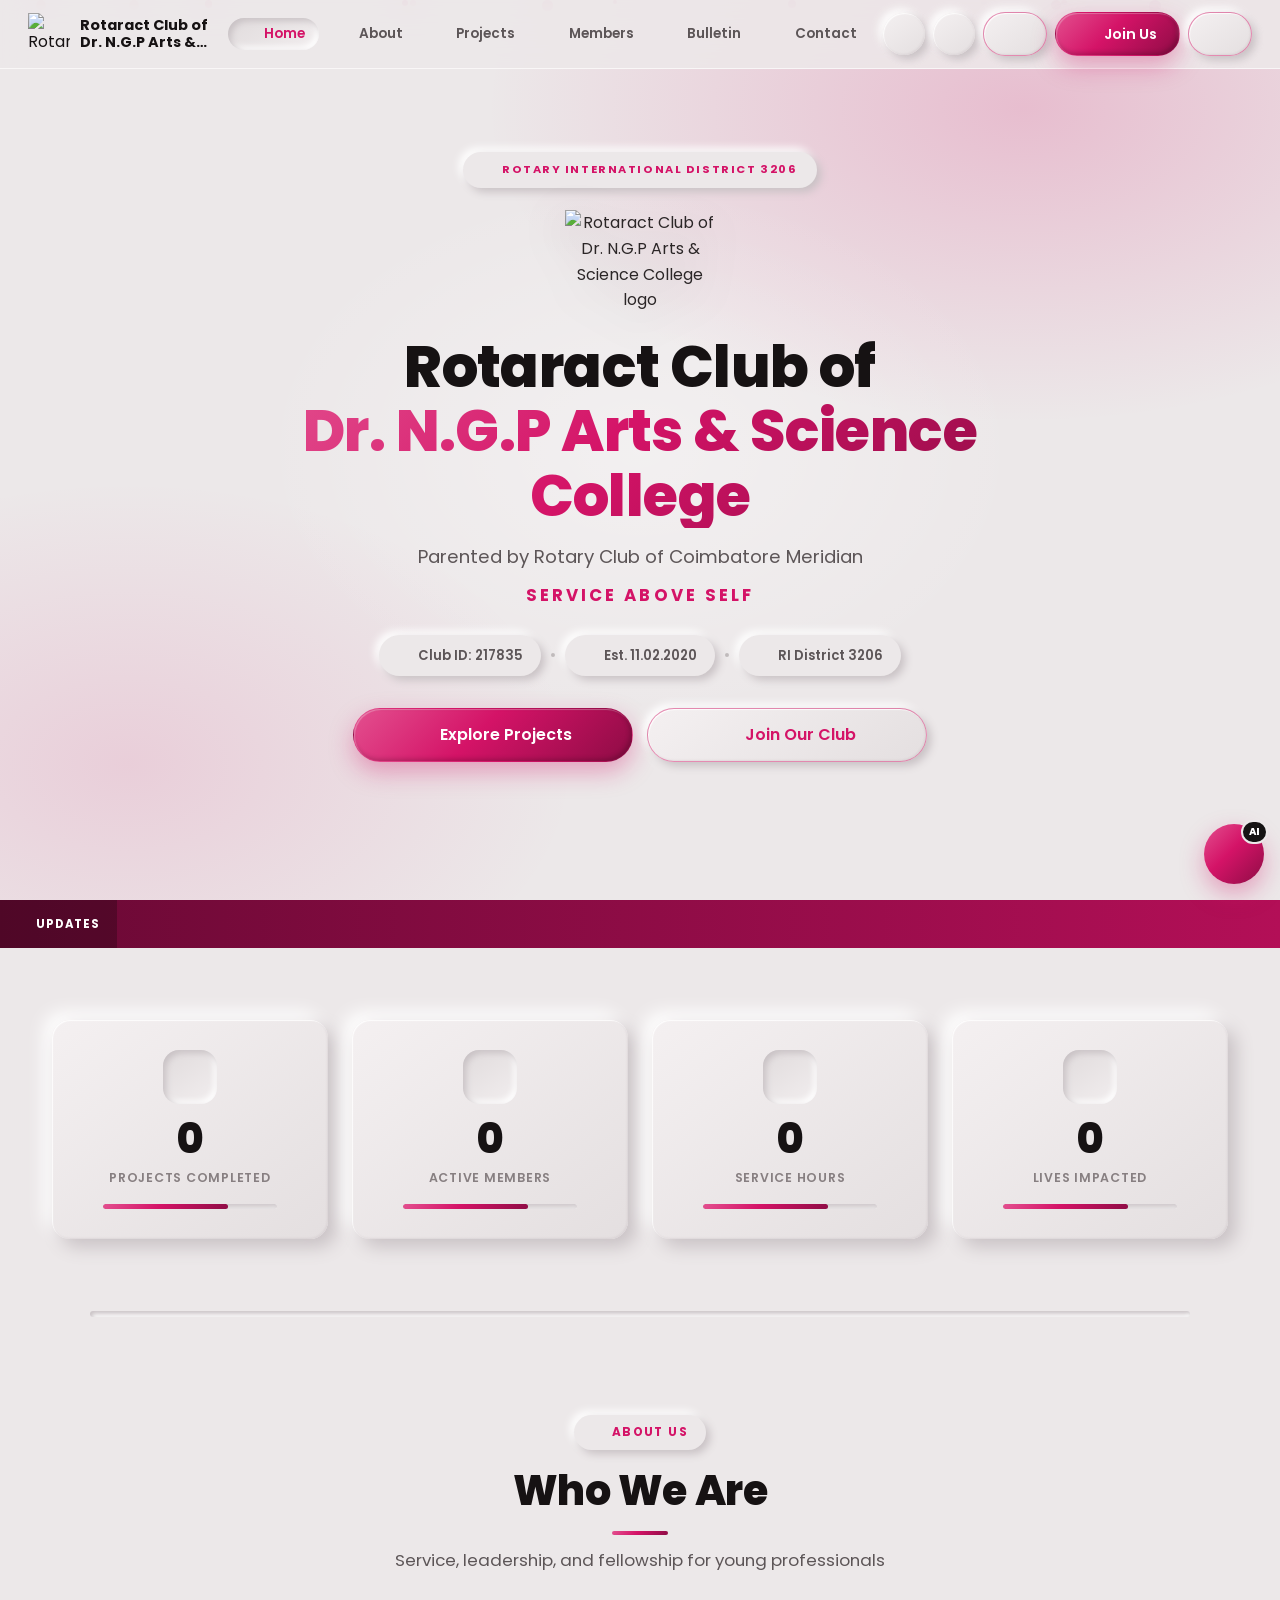
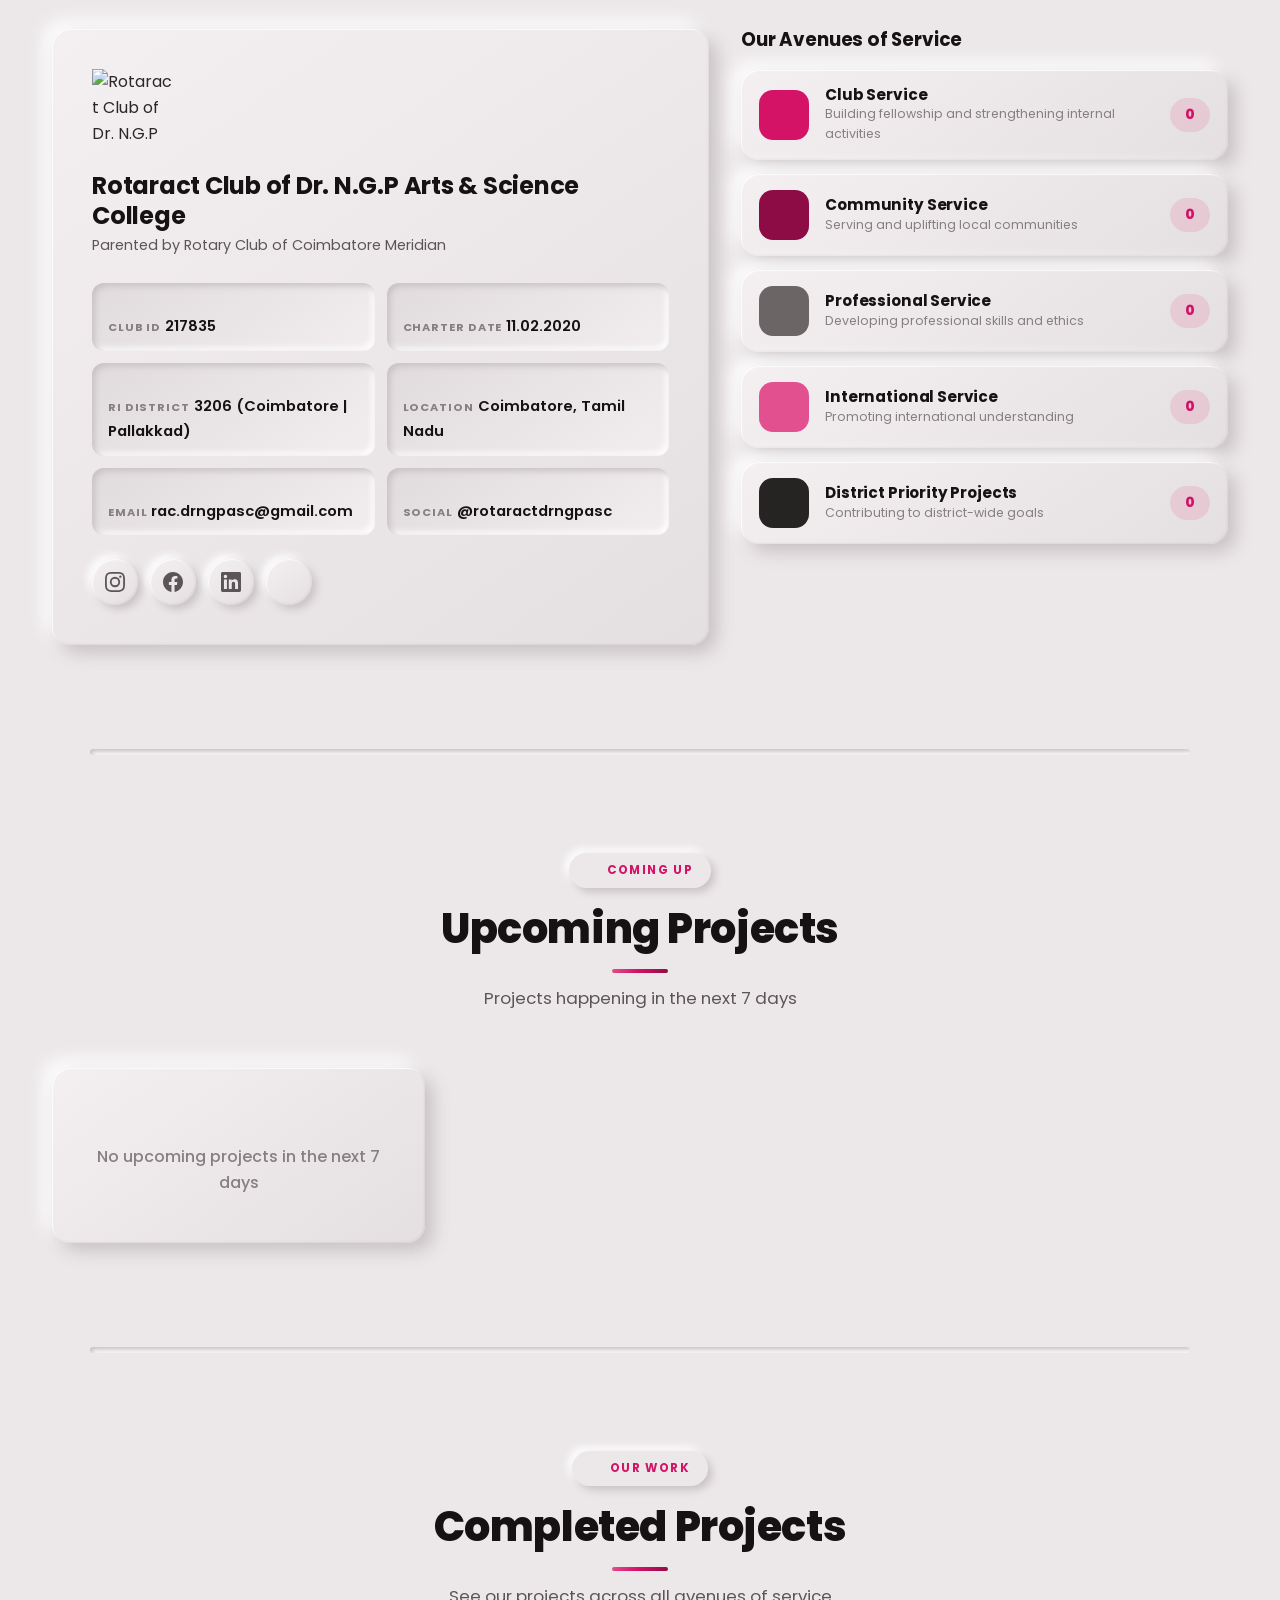
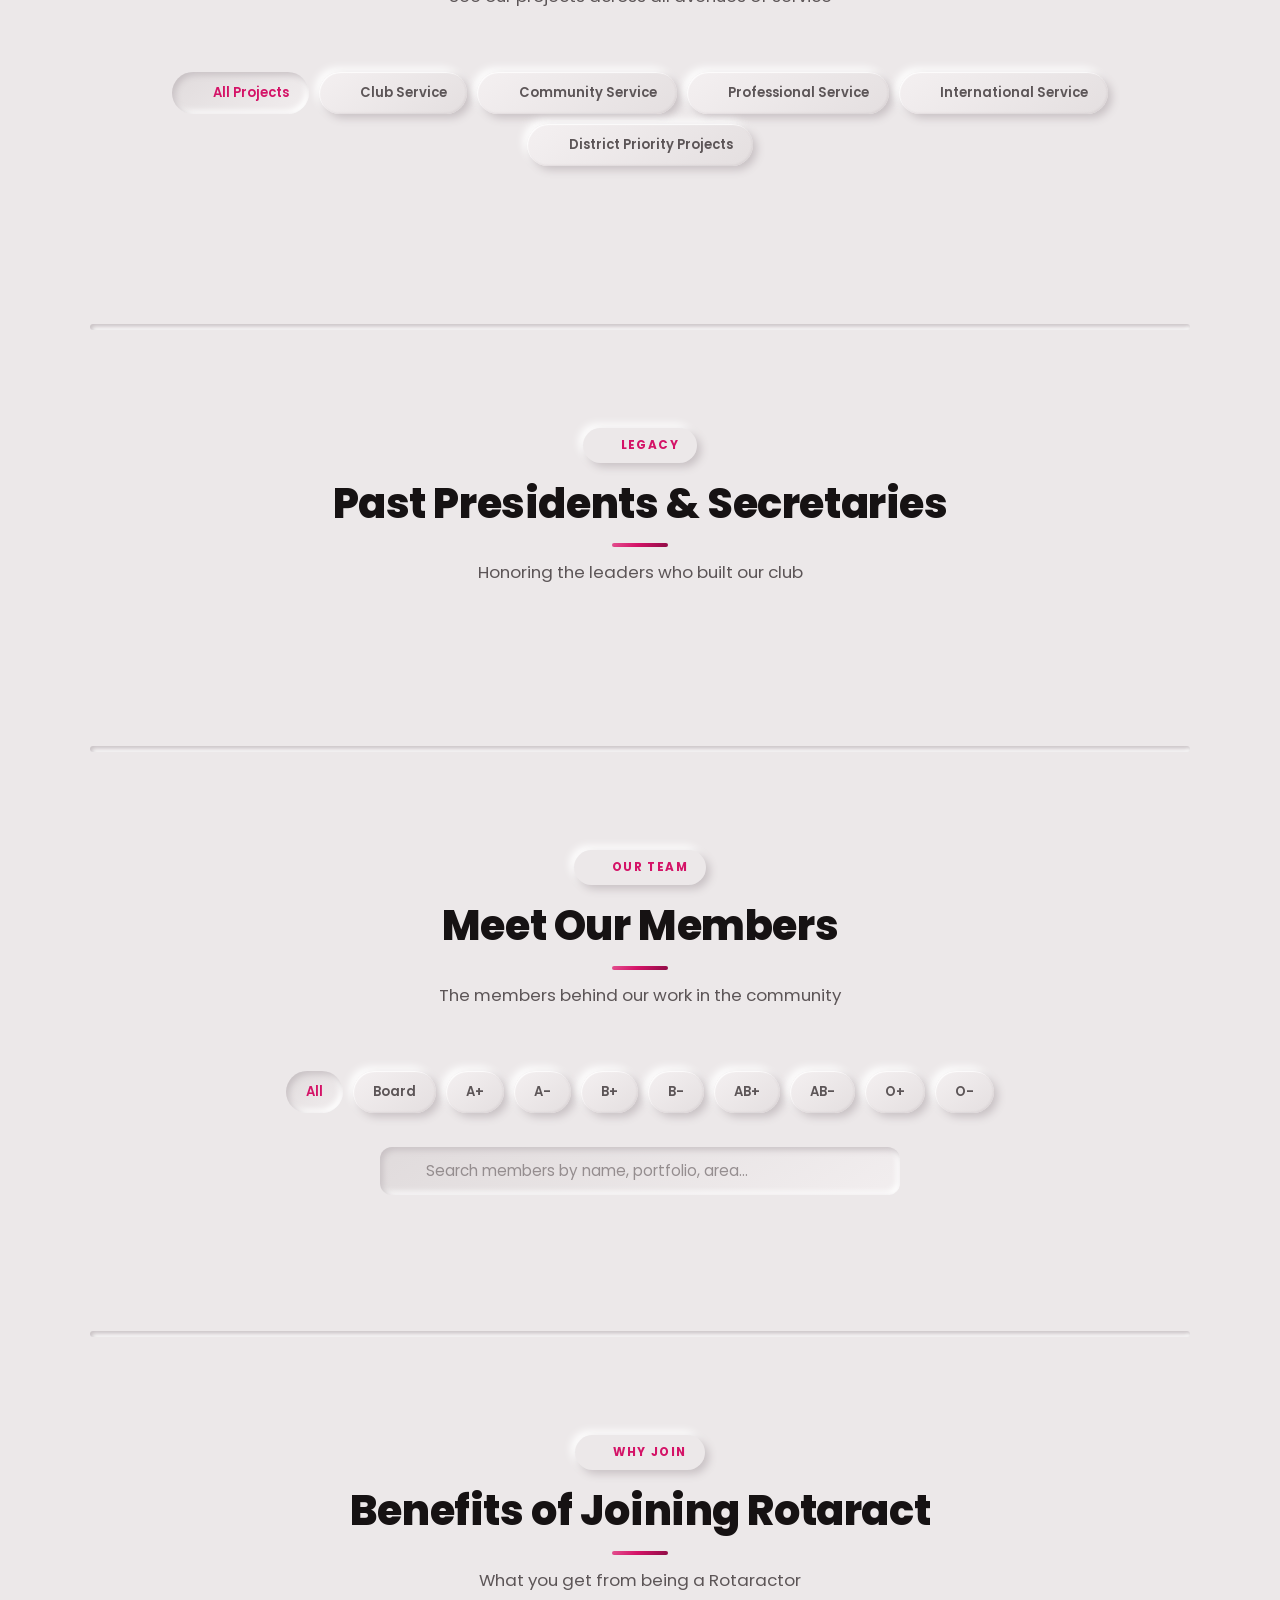
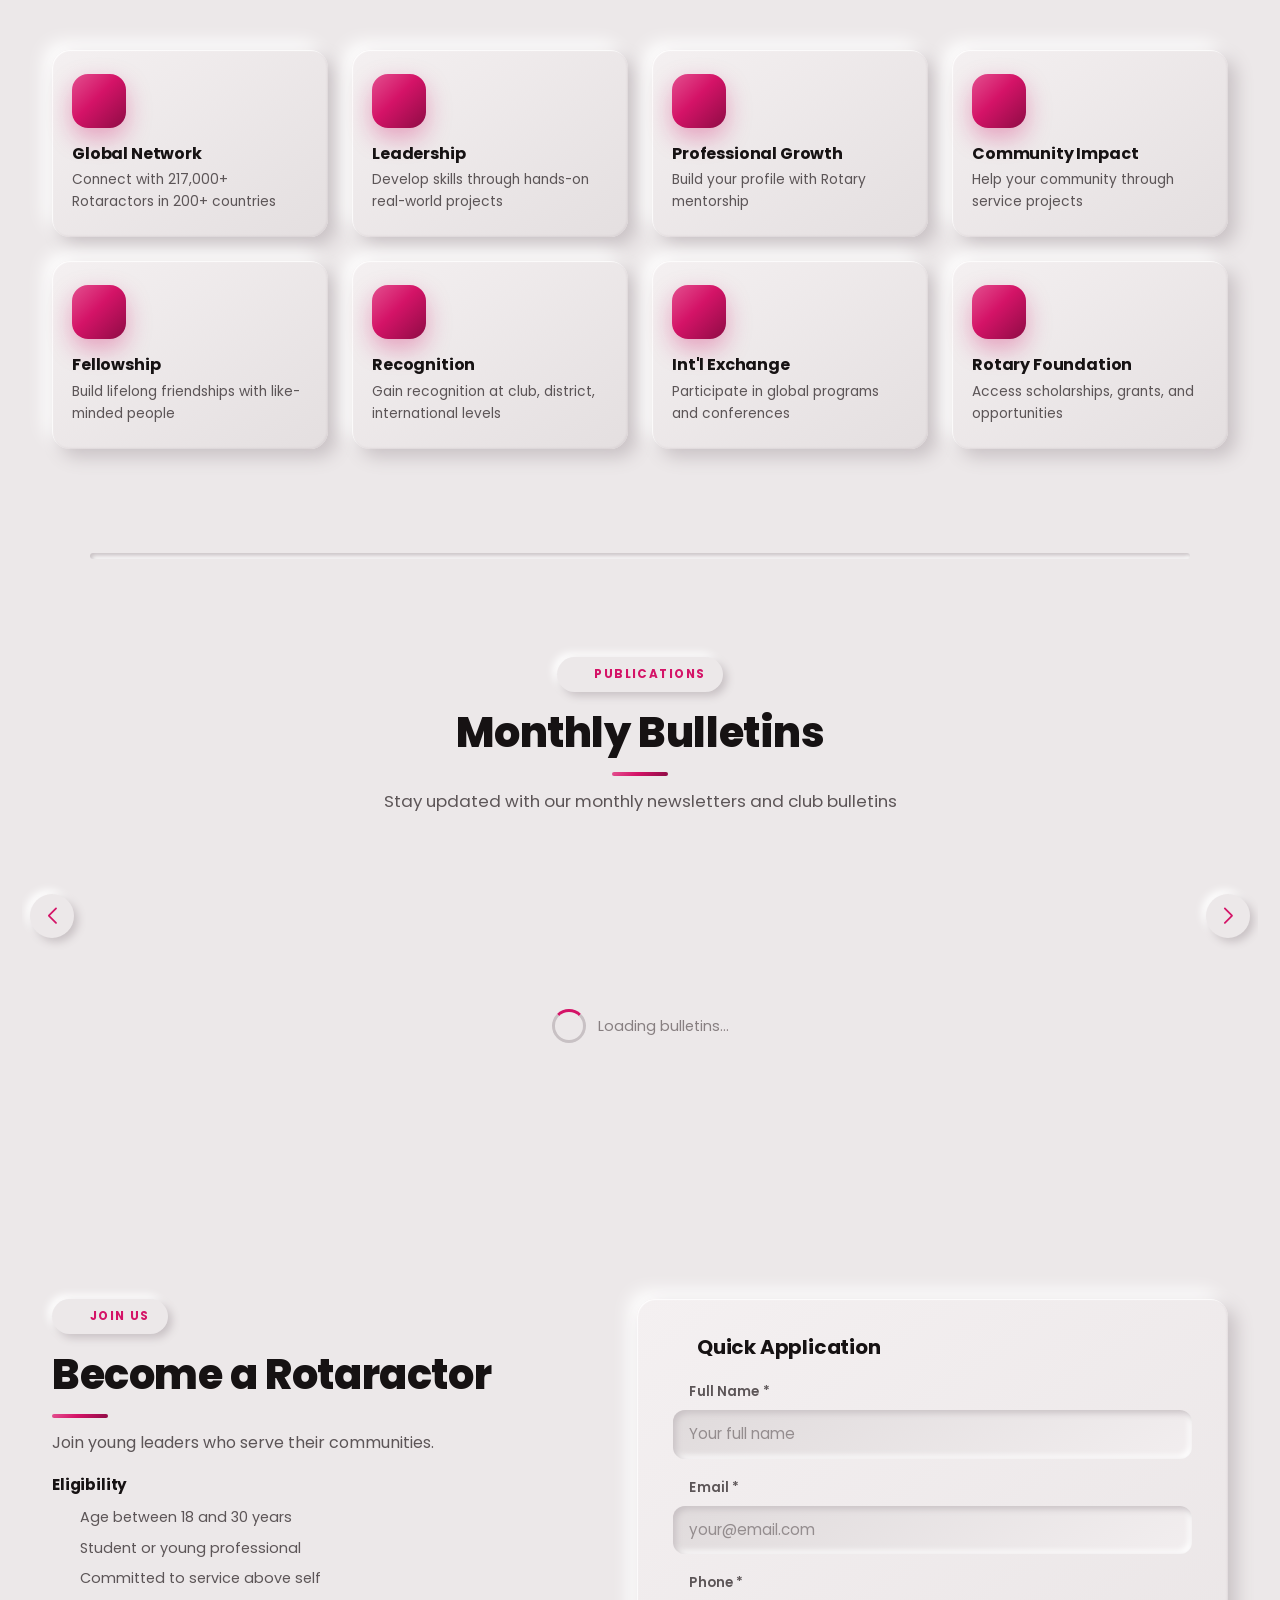
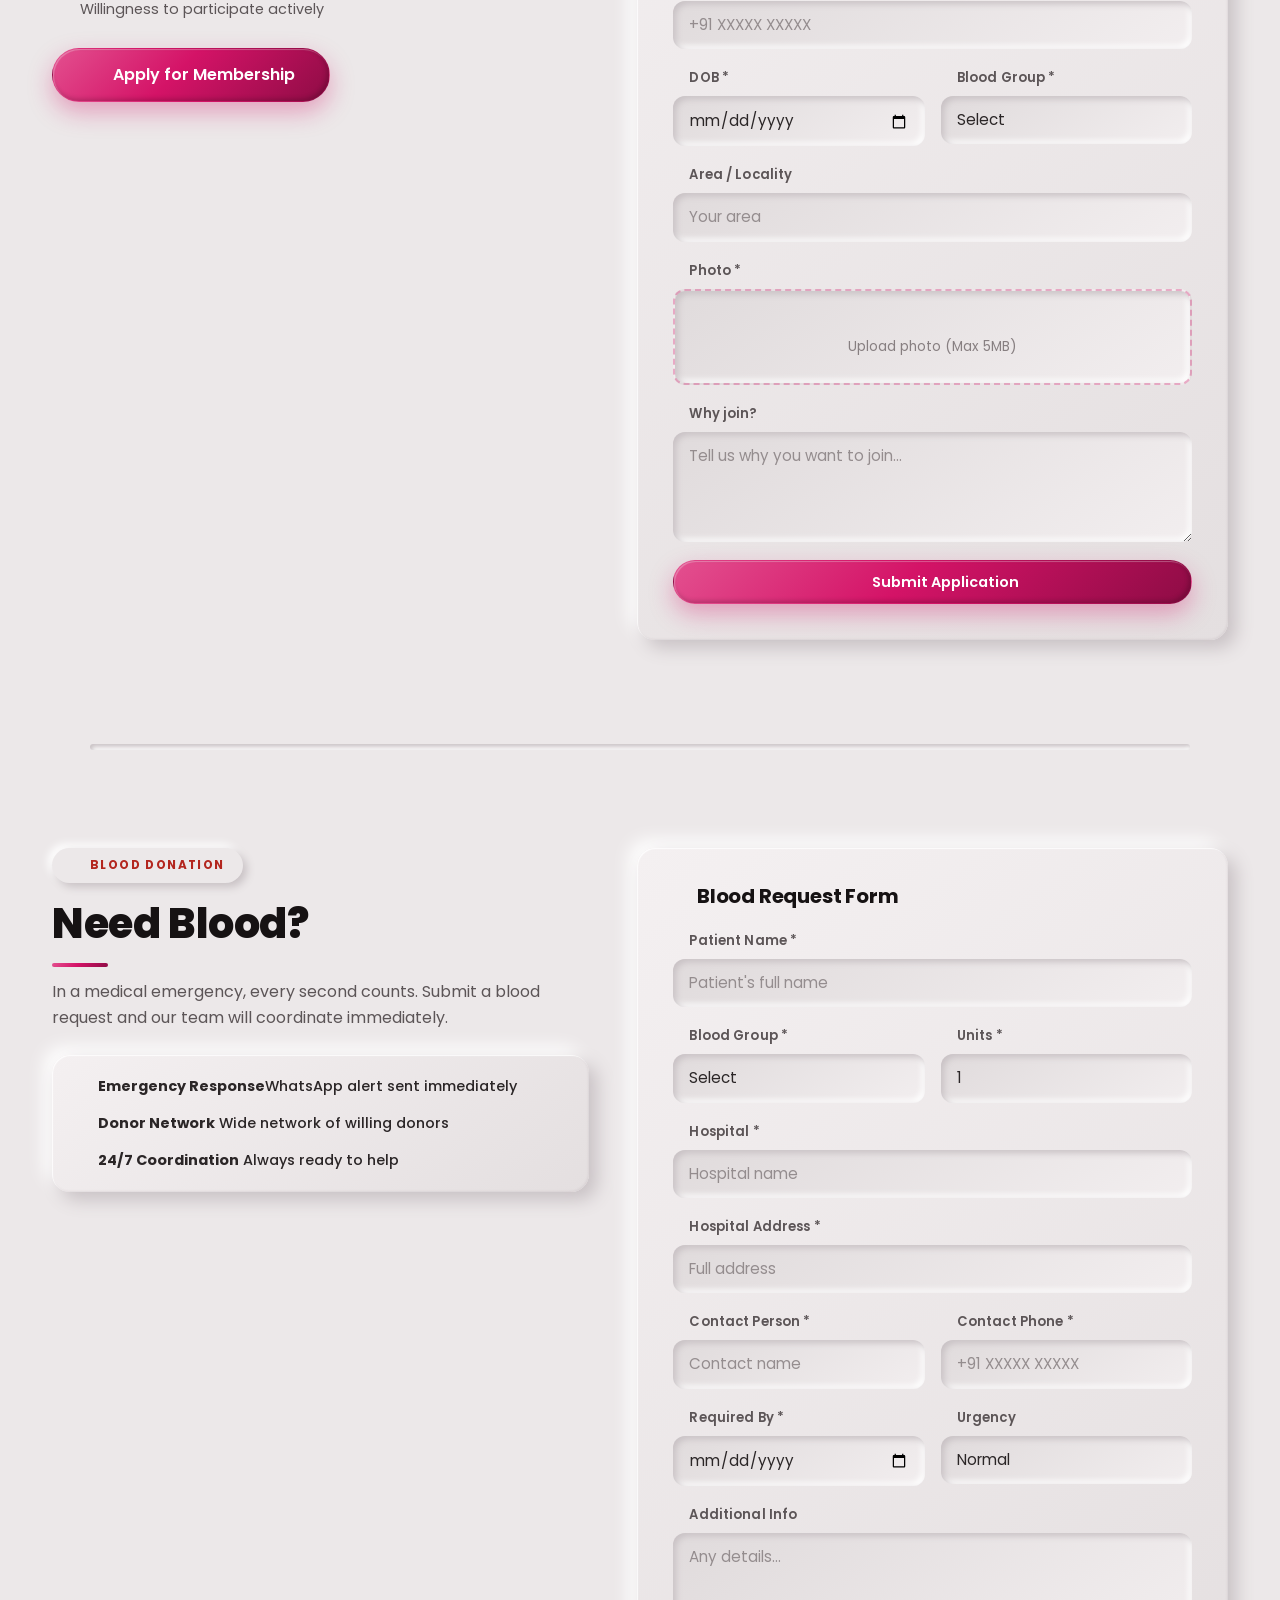
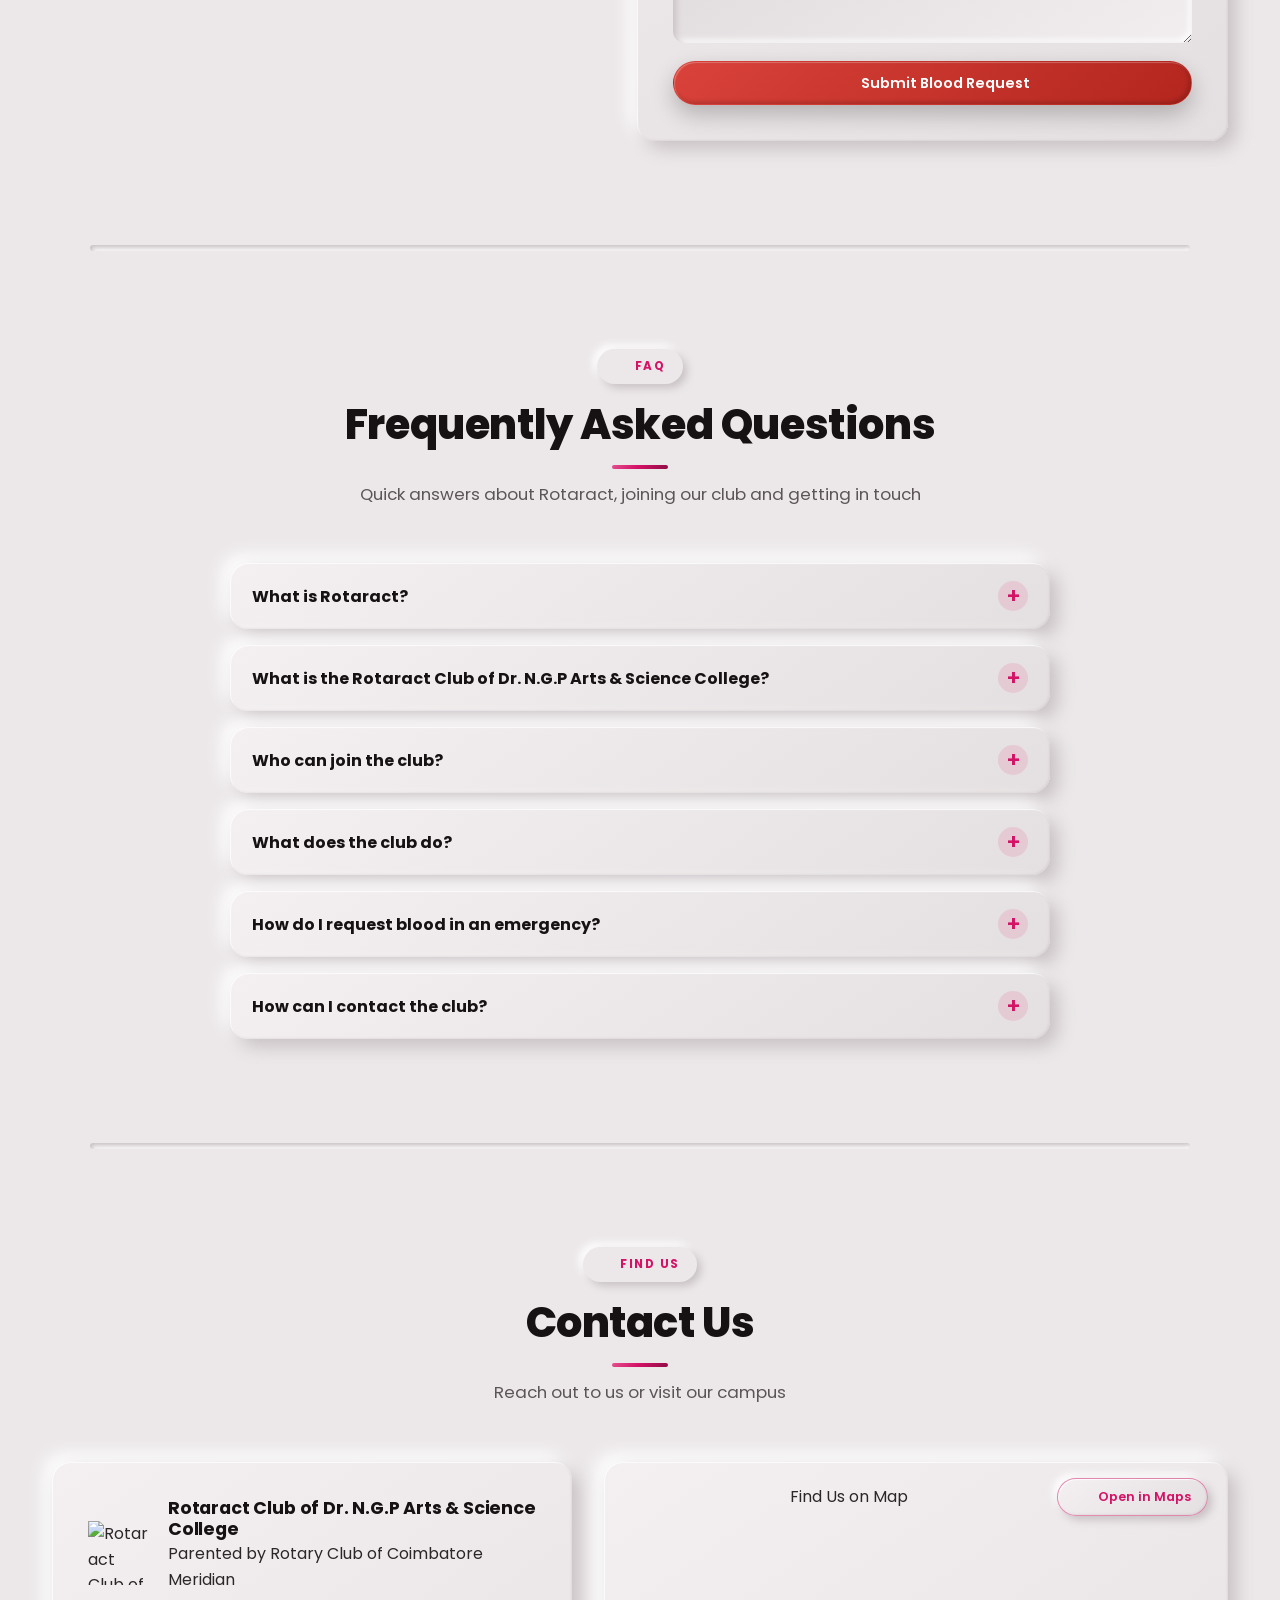
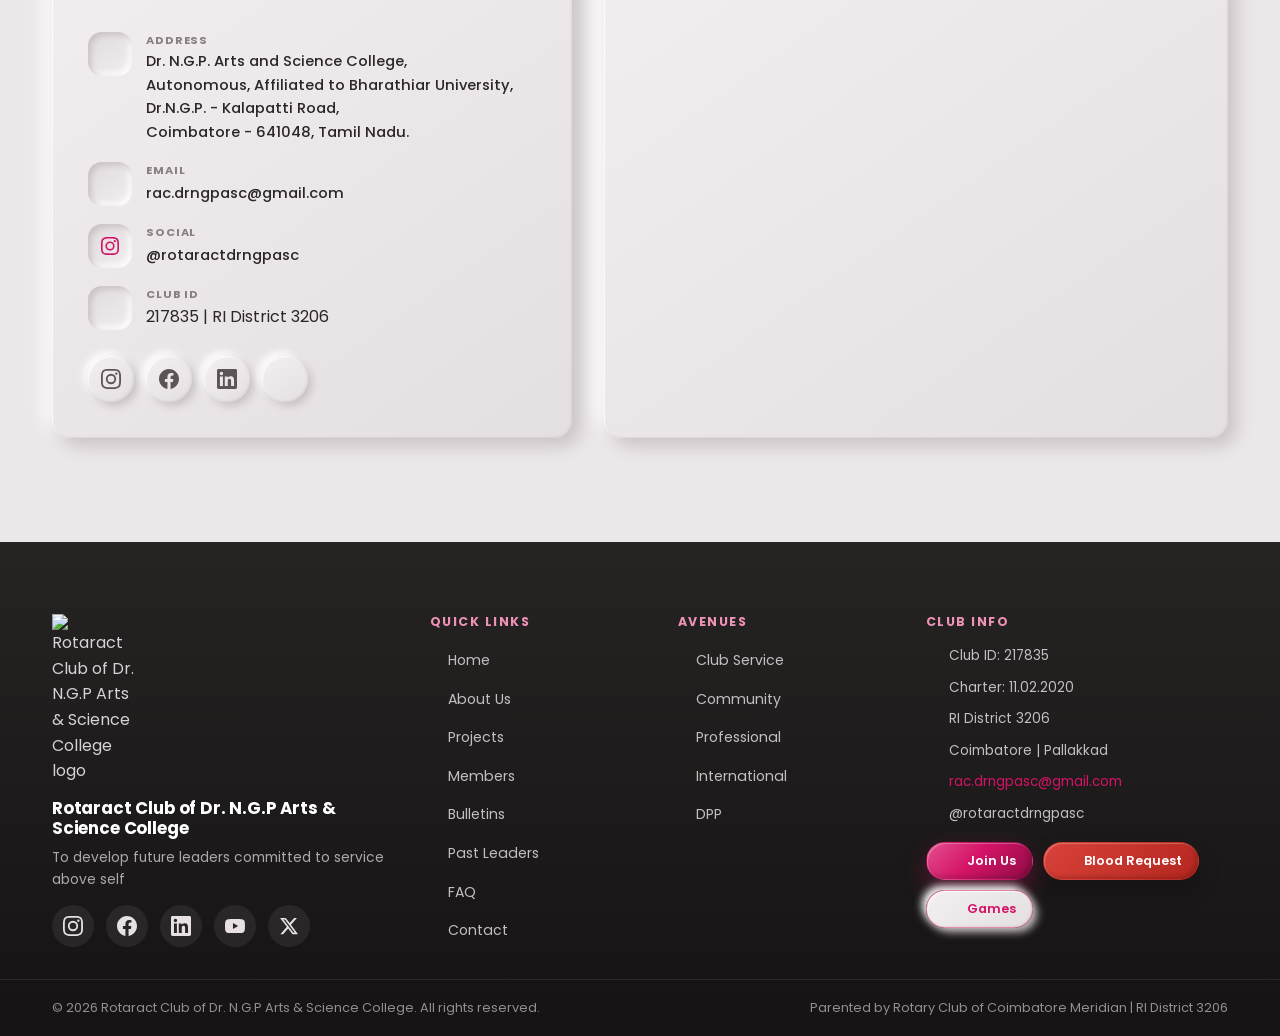
==== commit f8858e5d: "Add files via upload" ====
--- a/index.html
+++ b/index.html
@@ -4,44 +4,133 @@
 <head>
   <meta charset="UTF-8" />
   <meta name="viewport" content="width=device-width, initial-scale=1.0, viewport-fit=cover" />
+  <script>
+    /* Restore the saved theme before the first paint (no light-mode flash for dark-mode visitors) */
+    try { var _rt = JSON.parse(localStorage.getItem('rac_theme') || 'null'); if (_rt && _rt.value) document.documentElement.setAttribute('data-theme', _rt.value); } catch (e) { /* ignore */ }
+  </script>
   <meta name="theme-color" content="#9C1C42" />
-  <meta name="description" content="Rotaract Club of Dr. N.G.P Arts & Science College - Official Website. Parented by Rotary Club of Coimbatore Meridian. Club ID: 217835. Rotary International District 3206." />
+  <title>Rotaract Club of Dr. N.G.P Arts &amp; Science College Coimbatore</title>
+  <meta name="description" content="Official website of the Rotaract Club of Dr. N.G.P Arts &amp; Science College Coimbatore. See our projects, meet the team and apply to join. RI District 3206." />
   <meta name="keywords" content="Rotaract, Dr NGP, Arts Science College, Coimbatore, Rotary, District 3206, Community Service" />
   <meta name="author" content="Rotaract Club of Dr. N.G.P Arts & Science College" />
-  <meta property="og:title" content="Rotaract Club of Dr. N.G.P Arts & Science College" />
-  <meta property="og:description" content="Parented by Rotary Club of Coimbatore Meridian | Club ID: 217835 | Rotary International District 3206" />
+  <meta name="robots" content="index, follow, max-image-preview:large, max-snippet:-1, max-video-preview:-1" />
+
+  <!-- Open Graph / social previews -->
+  <meta property="og:type" content="website" />
+  <meta property="og:site_name" content="Rotaract Club of Dr. N.G.P Arts &amp; Science College" />
+  <meta property="og:title" content="Rotaract Club of Dr. N.G.P Arts &amp; Science College Coimbatore" />
+  <meta property="og:description" content="Service Above Self in Coimbatore: community projects, blood request support and leadership for young people. Parented by Rotary Club of Coimbatore Meridian, RI District 3206." />
   <meta property="og:image" content="https://res.cloudinary.com/qxbjvkq6/image/upload/v1784713317/ngp_logo_colourAsset_2_2x-8_lu8zgf.png" />
-  <meta property="og:type" content="website" />
-  <title>Rotaract Club of Dr. N.G.P Arts & Science College</title>
+  <meta property="og:image:alt" content="Logo of the Rotaract Club of Dr. N.G.P Arts &amp; Science College" />
+  <meta property="og:locale" content="en_IN" />
+  <meta name="twitter:card" content="summary" />
+  <meta name="twitter:title" content="Rotaract Club of Dr. N.G.P Arts &amp; Science College Coimbatore" />
+  <meta name="twitter:description" content="Service Above Self in Coimbatore: community projects, blood request support and leadership for young people. Parented by Rotary Club of Coimbatore Meridian, RI District 3206." />
+  <meta name="twitter:image" content="https://res.cloudinary.com/qxbjvkq6/image/upload/v1784713317/ngp_logo_colourAsset_2_2x-8_lu8zgf.png" />
+  <meta name="twitter:image:alt" content="Logo of the Rotaract Club of Dr. N.G.P Arts &amp; Science College" />
 
   <link rel="preconnect" href="https://fonts.googleapis.com" />
   <link rel="preconnect" href="https://fonts.gstatic.com" crossorigin />
   <link href="https://fonts.googleapis.com/css2?family=Poppins:ital,wght@0,100;0,200;0,300;0,400;0,500;0,600;0,700;0,800;0,900;1,400;1,600&display=swap" rel="stylesheet" />
 
-  <script src="https://unpkg.com/lucide@0.383.0/dist/umd/lucide.min.js"></script>
-
-  <script src="https://cdn.jsdelivr.net/npm/@supabase/supabase-js@2/dist/umd/supabase.min.js"></script>
-
-  <script src="https://cdnjs.cloudflare.com/ajax/libs/FileSaver.js/2.0.5/FileSaver.min.js"></script>
-
-  <script src="https://cdn.jsdelivr.net/npm/@emailjs/browser@4/dist/email.min.js"></script>
-
-  <script src="https://cdn.sheetjs.com/xlsx-0.20.1/package/dist/xlsx.full.min.js"></script>
+  <script defer src="https://unpkg.com/lucide@0.383.0/dist/umd/lucide.min.js"></script>
+
+  <script defer src="https://cdn.jsdelivr.net/npm/@supabase/supabase-js@2/dist/umd/supabase.min.js"></script>
+
+  <script defer src="https://cdnjs.cloudflare.com/ajax/libs/FileSaver.js/2.0.5/FileSaver.min.js"></script>
+
+  <script defer src="https://cdn.jsdelivr.net/npm/@emailjs/browser@4/dist/email.min.js"></script>
+
+  <script defer src="https://cdn.sheetjs.com/xlsx-0.20.1/package/dist/xlsx.full.min.js"></script>
 
   <link rel="stylesheet" href="https://unpkg.com/aos@2.3.4/dist/aos.css" />
-  <script src="https://unpkg.com/aos@2.3.4/dist/aos.js"></script>
+  <script defer src="https://unpkg.com/aos@2.3.4/dist/aos.js"></script>
 
   <link rel="stylesheet" href="https://cdn.jsdelivr.net/npm/swiper@11/swiper-bundle.min.css" />
-  <script src="https://cdn.jsdelivr.net/npm/swiper@11/swiper-bundle.min.js"></script>
+  <script defer src="https://cdn.jsdelivr.net/npm/swiper@11/swiper-bundle.min.js"></script>
 
   <link rel="stylesheet" href="css/styles.css" />
   <link rel="icon" type="image/png" href="https://res.cloudinary.com/qxbjvkq6/image/upload/v1784713317/ngp_logo_colourAsset_2_2x-8_lu8zgf.png" />
+  <link rel="apple-touch-icon" href="https://res.cloudinary.com/qxbjvkq6/image/upload/v1784713317/ngp_logo_colourAsset_2_2x-8_lu8zgf.png" />
+  <link rel="preconnect" href="https://res.cloudinary.com" />
+  <link rel="preconnect" href="https://cdn.jsdelivr.net" />
+  <link rel="preconnect" href="https://unpkg.com" />
+  <link rel="canonical" href="https://www.rotaractdrngpasc.in/" />
+  <meta property="og:url" content="https://www.rotaractdrngpasc.in/" />
+
+  <!-- Structured data: tells Google who we are (name, address, logo, social profiles) -->
+  <script type="application/ld+json">
+{
+  "@context": "https://schema.org",
+  "@graph": [
+    {
+      "@type": "NGO",
+      "@id": "https://www.rotaractdrngpasc.in/#organization",
+      "url": "https://www.rotaractdrngpasc.in/",
+      "name": "Rotaract Club of Dr. N.G.P Arts & Science College",
+      "alternateName": "Rotaract Club of Dr. NGP Arts and Science College",
+      "description": "Rotaract club at Dr. N.G.P. Arts and Science College, Coimbatore, parented by the Rotary Club of Coimbatore Meridian and part of Rotary International District 3206.",
+      "slogan": "Service Above Self",
+      "foundingDate": "2020",
+      "logo": "https://res.cloudinary.com/qxbjvkq6/image/upload/v1784713317/ngp_logo_colourAsset_2_2x-8_lu8zgf.png",
+      "image": "https://res.cloudinary.com/qxbjvkq6/image/upload/v1784713317/ngp_logo_colourAsset_2_2x-8_lu8zgf.png",
+      "email": "rac.drngpasc@gmail.com",
+      "address": {
+        "@type": "PostalAddress",
+        "streetAddress": "Dr. N.G.P. Arts and Science College, Dr. N.G.P. - Kalapatti Road",
+        "addressLocality": "Coimbatore",
+        "addressRegion": "Tamil Nadu",
+        "postalCode": "641048",
+        "addressCountry": "IN"
+      },
+      "areaServed": {
+        "@type": "City",
+        "name": "Coimbatore"
+      },
+      "parentOrganization": {
+        "@type": "Organization",
+        "name": "Rotary Club of Coimbatore Meridian"
+      },
+      "memberOf": {
+        "@type": "Organization",
+        "name": "Rotary International District 3206"
+      },
+      "identifier": {
+        "@type": "PropertyValue",
+        "propertyID": "Rotary Club ID",
+        "value": "217835"
+      },
+      "sameAs": [
+        "https://instagram.com/rotaractdrngpasc",
+        "https://facebook.com/rotaractdrngpasc",
+        "https://linkedin.com/company/rotaractdrngpasc",
+        "https://youtube.com/@rotaractdrngpasc",
+        "https://x.com/rotaractdrngpasc"
+      ]
+    },
+    {
+      "@type": "WebSite",
+      "@id": "https://www.rotaractdrngpasc.in/#website",
+      "url": "https://www.rotaractdrngpasc.in/",
+      "name": "Rotaract Club of Dr. N.G.P Arts & Science College",
+      "inLanguage": "en-IN",
+      "publisher": {
+        "@id": "https://www.rotaractdrngpasc.in/#organization"
+      }
+    }
+  ]
+}
+  </script>
+
+  <noscript><style>.loading-screen{display:none!important}[data-aos]{opacity:1!important;transform:none!important}</style></noscript>
 
   
 
 </head>
 
 <body>
+
+<a href="#main-content" class="skip-link">Skip to main content</a>
 
 <!-- ============================================================
      LOADING SCREEN
@@ -49,7 +138,7 @@
 
 <div id="loading-screen" class="loading-screen">
   <div class="loading-content">
-    <img src="https://res.cloudinary.com/qxbjvkq6/image/upload/v1784713317/ngp_logo_colourAsset_2_2x-8_lu8zgf.png" alt="Rotaract Logo" class="loading-logo" />
+    <img src="https://res.cloudinary.com/qxbjvkq6/image/upload/v1784713317/ngp_logo_colourAsset_2_2x-8_lu8zgf.png" alt="Rotaract Club of Dr. N.G.P Arts &amp; Science College logo" class="loading-logo" fetchpriority="high" />
     <div class="loading-single-line">
       <div class="loading-line-track"><div class="loading-line-fill"></div></div>
     </div>
@@ -61,11 +150,11 @@
      NAVIGATION
 ============================================================ -->
 
-<nav class="navbar" id="navbar">
+<nav class="navbar" id="navbar" aria-label="Main navigation">
   <div class="nav-container">
     <a href="#home" class="nav-logo" id="nav-logo-link">
       <img src="https://res.cloudinary.com/qxbjvkq6/image/upload/v1784713317/ngp_logo_colourAsset_2_2x-8_lu8zgf.png"
-           alt="Rotaract Club Logo" class="nav-logo-img" id="nav-logo-img" />
+           alt="Rotaract Club of Dr. N.G.P Arts &amp; Science College logo" class="nav-logo-img" id="nav-logo-img" />
       <div class="nav-logo-text">
         <span class="nav-club-name" id="nav-club-name">Rotaract Club of Dr. N.G.P Arts &amp; Science College</span>
       </div>
@@ -83,7 +172,7 @@
         <i data-lucide="sun"  class="theme-icon"        id="theme-icon-light"></i>
         <i data-lucide="moon" class="theme-icon hidden" id="theme-icon-dark"></i>
       </button>
-      <a href="pages/games.html" class="btn btn-outline nav-admin-btn" target="_blank" title="Games">
+      <a href="pages/games.html" class="btn btn-outline nav-admin-btn" target="_blank" rel="noopener" title="Games">
         <i data-lucide="gamepad-2"></i>
       </a>
       <a href="#join" class="btn btn-primary nav-join-btn">
@@ -107,7 +196,7 @@
       <li><a href="#members"     class="mobile-nav-link" data-section="members">    <i data-lucide="users"></i> Members</a></li>
       <li><a href="#newsletters" class="mobile-nav-link" data-section="newsletters"><i data-lucide="newspaper"></i> Bulletin</a></li>
       <li><a href="#contact"     class="mobile-nav-link" data-section="contact">    <i data-lucide="map-pin"></i> Contact</a></li>
-      <li><a href="pages/games.html" class="mobile-nav-link" target="_blank">       <i data-lucide="gamepad-2"></i> Games</a></li>
+      <li><a href="pages/games.html" class="mobile-nav-link" target="_blank" rel="noopener">       <i data-lucide="gamepad-2"></i> Games</a></li>
       <li><a href="#join"        class="mobile-nav-link mobile-join">               <i data-lucide="user-plus"></i> Join Us</a></li>
       <li><a href="pages/admin.html" class="mobile-nav-link">                       <i data-lucide="shield-check"></i> Admin</a></li>
     </ul>
@@ -117,6 +206,8 @@
 <!-- ============================================================
      HERO
 ============================================================ -->
+
+<main id="main-content" tabindex="-1">
 
 <section class="hero" id="home">
   <div class="hero-bg">
@@ -126,7 +217,7 @@
   <div class="hero-content" data-aos="fade-up" data-aos-duration="1000">
     <div class="hero-badge"><i data-lucide="award"></i><span>Rotary International District 3206</span></div>
     <img src="https://res.cloudinary.com/qxbjvkq6/image/upload/v1784713317/ngp_logo_colourAsset_2_2x-8_lu8zgf.png"
-         alt="Club Logo" class="hero-logo" id="hero-logo" />
+         alt="Rotaract Club of Dr. N.G.P Arts &amp; Science College logo" class="hero-logo" id="hero-logo" />
     <h1 class="hero-title" id="hero-club-name">
       Rotaract Club of<br /><span class="hero-title-accent">Dr. N.G.P Arts &amp; Science College</span>
     </h1>
@@ -147,6 +238,62 @@
 </section>
 
 <!-- ============================================================
+     TICKER
+============================================================ -->
+
+<div class="ticker-bar" id="ticker-bar">
+  <div class="ticker-label"><i data-lucide="megaphone"></i><span>Updates</span></div>
+  <div class="ticker-track">
+    <div class="ticker-content" id="ticker-content">
+      <span class="ticker-item">Welcome to Rotaract Club of Dr. N.G.P Arts &amp; Science College</span>
+      <span class="ticker-sep">|</span>
+      <span class="ticker-item">Parented by Rotary Club of Coimbatore Meridian</span>
+      <span class="ticker-sep">|</span>
+      <span class="ticker-item">Club ID: 217835 | Rotary International District 3206 (Coimbatore | Pallakkad)</span>
+      <span class="ticker-sep">|</span>
+      <span class="ticker-item">Charter Date: 11.02.2020</span>
+      <span class="ticker-sep">|</span>
+      <span class="ticker-item">Service Above Self</span>
+    </div>
+  </div>
+</div>
+
+<!-- ============================================================
+     STATISTICS
+============================================================ -->
+
+<section class="stats-section" id="stats">
+  <div class="container">
+    <div class="stats-grid" id="stats-grid">
+      <div class="stat-card neu-card" data-aos="fade-up" data-aos-delay="0">
+        <div class="stat-icon-wrap"><i data-lucide="folder-check" class="stat-icon"></i></div>
+        <div class="stat-number" data-target="0" id="stat-projects">0</div>
+        <div class="stat-label">Projects Completed</div>
+        <div class="stat-bar"><div class="stat-bar-fill" style="--fill:85%"></div></div>
+      </div>
+      <div class="stat-card neu-card" data-aos="fade-up" data-aos-delay="100">
+        <div class="stat-icon-wrap"><i data-lucide="users" class="stat-icon"></i></div>
+        <div class="stat-number" data-target="0" id="stat-members">0</div>
+        <div class="stat-label">Active Members</div>
+        <div class="stat-bar"><div class="stat-bar-fill" style="--fill:70%"></div></div>
+      </div>
+      <div class="stat-card neu-card" data-aos="fade-up" data-aos-delay="200">
+        <div class="stat-icon-wrap"><i data-lucide="clock" class="stat-icon"></i></div>
+        <div class="stat-number" data-target="0" id="stat-hours">0</div>
+        <div class="stat-label">Service Hours</div>
+        <div class="stat-bar"><div class="stat-bar-fill" style="--fill:90%"></div></div>
+      </div>
+      <div class="stat-card neu-card" data-aos="fade-up" data-aos-delay="300">
+        <div class="stat-icon-wrap"><i data-lucide="heart" class="stat-icon"></i></div>
+        <div class="stat-number" data-target="0" id="stat-lives">0</div>
+        <div class="stat-label">Lives Impacted</div>
+        <div class="stat-bar"><div class="stat-bar-fill" style="--fill:95%"></div></div>
+      </div>
+    </div>
+  </div>
+</section>
+
+<!-- ============================================================
      ABOUT
 ============================================================ -->
 
@@ -155,13 +302,13 @@
     <div class="section-header" data-aos="fade-up">
       <div class="section-badge"><i data-lucide="info"></i><span>About Us</span></div>
       <h2 class="section-title">Who We Are</h2>
-      <p class="section-subtitle">Empowering young professionals through service, leadership, and fellowship</p>
+      <p class="section-subtitle">Service, leadership, and fellowship for young professionals</p>
     </div>
     <div class="about-grid">
       <div class="about-main-card neu-card" data-aos="fade-right">
         <div class="about-card-header">
           <img src="https://res.cloudinary.com/qxbjvkq6/image/upload/v1784713317/ngp_logo_colourAsset_2_2x-8_lu8zgf.png"
-               alt="Club Logo" class="about-logo" />
+               alt="Rotaract Club of Dr. N.G.P Arts &amp; Science College logo" class="about-logo" loading="lazy" decoding="async" />
           <div>
             <h3 class="about-club-title" id="about-club-name">Rotaract Club of Dr. N.G.P Arts &amp; Science College</h3>
             <p class="about-parent">Parented by Rotary Club of Coimbatore Meridian</p>
@@ -209,7 +356,7 @@
         </div>
         <div class="avenue-card neu-card" data-avenue="international_service">
           <div class="avenue-icon-wrap avenue-intl"><i data-lucide="globe-2"></i></div>
-          <div class="avenue-info"><h4>International Service</h4><p>Fostering international understanding</p></div>
+          <div class="avenue-info"><h4>International Service</h4><p>Promoting international understanding</p></div>
           <div class="avenue-count" id="count-international-service">0</div>
         </div>
         <div class="avenue-card neu-card" data-avenue="district_priority_projects">
@@ -253,7 +400,7 @@
     <div class="section-header" data-aos="fade-up">
       <div class="section-badge"><i data-lucide="folder-open"></i><span>Our Work</span></div>
       <h2 class="section-title">Completed Projects</h2>
-      <p class="section-subtitle">Explore our impactful initiatives across all avenues of service</p>
+      <p class="section-subtitle">See our projects across all avenues of service</p>
     </div>
     <div class="avenue-tabs" data-aos="fade-up" data-aos-delay="100">
       <button class="avenue-tab active" data-filter="all">
@@ -296,7 +443,7 @@
     <div class="section-header" data-aos="fade-up">
       <div class="section-badge"><i data-lucide="crown"></i><span>Legacy</span></div>
       <h2 class="section-title">Past Presidents &amp; Secretaries</h2>
-      <p class="section-subtitle">Honoring the leaders who shaped our journey</p>
+      <p class="section-subtitle">Honoring the leaders who built our club</p>
     </div>
     <div class="leaders-timeline" id="leaders-timeline"></div>
   </div>
@@ -311,7 +458,7 @@
     <div class="section-header" data-aos="fade-up">
       <div class="section-badge"><i data-lucide="users"></i><span>Our Team</span></div>
       <h2 class="section-title">Meet Our Members</h2>
-      <p class="section-subtitle">The passionate individuals driving change in our community</p>
+      <p class="section-subtitle">The members behind our work in the community</p>
     </div>
     <div class="members-filter" data-aos="fade-up" data-aos-delay="100">
       <button class="filter-btn active" data-filter="all">All</button>
@@ -349,7 +496,7 @@
     <div class="section-header" data-aos="fade-up">
       <div class="section-badge"><i data-lucide="sparkles"></i><span>Why Join</span></div>
       <h2 class="section-title">Benefits of Joining Rotaract</h2>
-      <p class="section-subtitle">Discover the transformative impact of being a Rotaractor</p>
+      <p class="section-subtitle">What you get from being a Rotaractor</p>
     </div>
     <div class="benefits-grid">
       <div class="benefit-card neu-card" data-aos="fade-up" data-aos-delay="0">
@@ -366,7 +513,7 @@
       </div>
       <div class="benefit-card neu-card" data-aos="fade-up" data-aos-delay="180">
         <div class="benefit-icon-wrap"><i data-lucide="heart-handshake"></i></div>
-        <h3>Community Impact</h3><p>Create meaningful change through service projects</p>
+        <h3>Community Impact</h3><p>Help your community through service projects</p>
       </div>
       <div class="benefit-card neu-card" data-aos="fade-up" data-aos-delay="240">
         <div class="benefit-icon-wrap"><i data-lucide="users-2"></i></div>
@@ -478,9 +625,9 @@
       <div class="join-info">
         <div class="section-badge"><i data-lucide="user-plus"></i><span>Join Us</span></div>
         <h2 class="section-title">Become a Rotaractor</h2>
-        <p class="join-desc">Join our vibrant community of young leaders committed to making a difference.</p>
+        <p class="join-desc">Join young leaders who serve their communities.</p>
         <div class="join-requirements">
-          <h4>Eligibility</h4>
+          <h3>Eligibility</h3>
           <ul>
             <li><i data-lucide="check-circle"></i> Age between 18 and 30 years</li>
             <li><i data-lucide="check-circle"></i> Student or young professional</li>
@@ -678,6 +825,46 @@
 </section>
 
 <!-- ============================================================
+     FAQ
+============================================================ -->
+
+<section class="section faq-section" id="faq">
+  <div class="container">
+    <div class="section-header" data-aos="fade-up">
+      <div class="section-badge"><i data-lucide="help-circle"></i><span>FAQ</span></div>
+      <h2 class="section-title">Frequently Asked Questions</h2>
+      <p class="section-subtitle">Quick answers about Rotaract, joining our club and getting in touch</p>
+    </div>
+    <div class="faq-list">
+      <details class="faq-item neu-card" data-aos="fade-up">
+        <summary>What is Rotaract?</summary>
+        <div class="faq-answer"><p>Rotaract is Rotary International's program for young people who want to serve their communities, build leadership and professional skills, and make lifelong friends. Every Rotaract club is sponsored by a Rotary club that supports and mentors it.</p></div>
+      </details>
+      <details class="faq-item neu-card" data-aos="fade-up">
+        <summary>What is the Rotaract Club of Dr. N.G.P Arts &amp; Science College?</summary>
+        <div class="faq-answer"><p>We are a Rotaract club based at Dr. N.G.P. Arts and Science College in Coimbatore, Tamil Nadu (Club ID 217835, charter date 11.02.2020). Our parent club is the Rotary Club of Coimbatore Meridian, and we belong to Rotary International District 3206.</p></div>
+      </details>
+      <details class="faq-item neu-card" data-aos="fade-up">
+        <summary>Who can join the club?</summary>
+        <div class="faq-answer"><p>Membership is open to people aged 18 to 30 who are students or young professionals, are committed to service above self, and are willing to take an active part in club activities. Use the Quick Application form in the <a href="#join">Join section</a> or open the <a href="pages/apply.html">membership application page</a>.</p></div>
+      </details>
+      <details class="faq-item neu-card" data-aos="fade-up">
+        <summary>What does the club do?</summary>
+        <div class="faq-answer"><p>Our work is organised around Rotaract's avenues of service: Club Service, Community Service, Professional Service and International Service, plus District Priority Projects. See <a href="#upcoming">Upcoming Projects</a> and <a href="#projects">Completed Projects</a> for what we are doing.</p></div>
+      </details>
+      <details class="faq-item neu-card" data-aos="fade-up">
+        <summary>How do I request blood in an emergency?</summary>
+        <div class="faq-answer"><p>Fill in the Blood Request form in the <a href="#blood">Need Blood? section</a> or on the <a href="pages/blood-request.html">blood request page</a>. Our team coordinates with our donor network and a WhatsApp alert goes out straight away. In a life-threatening emergency, also contact the hospital's blood bank or local emergency services directly.</p></div>
+      </details>
+      <details class="faq-item neu-card" data-aos="fade-up">
+        <summary>How can I contact the club?</summary>
+        <div class="faq-answer"><p>Email <a href="mailto:rac.drngpasc@gmail.com">rac.drngpasc@gmail.com</a> or message <a href="https://instagram.com/rotaractdrngpasc" target="_blank" rel="noopener noreferrer">@rotaractdrngpasc</a> on Instagram. You can find us at Dr. N.G.P. Arts and Science College, Dr. N.G.P. - Kalapatti Road, Coimbatore - 641048, Tamil Nadu. See the <a href="#contact">Contact section</a> for the map.</p></div>
+      </details>
+    </div>
+  </div>
+</section>
+
+<!-- ============================================================
      CONTACT
 ============================================================ -->
 
@@ -692,7 +879,7 @@
       <div class="contact-info-card neu-card">
         <div class="contact-info-header">
           <img src="https://res.cloudinary.com/qxbjvkq6/image/upload/v1784713317/ngp_logo_colourAsset_2_2x-8_lu8zgf.png"
-               alt="Club Logo" class="contact-logo" />
+               alt="Rotaract Club of Dr. N.G.P Arts &amp; Science College logo" class="contact-logo" loading="lazy" decoding="async" />
           <div>
             <h3 id="contact-club-name">Rotaract Club of Dr. N.G.P Arts &amp; Science College</h3>
             <p>Parented by Rotary Club of Coimbatore Meridian</p>
@@ -705,7 +892,7 @@
               <span class="contact-label">Address</span>
               <address id="contact-address">
                 Dr. N.G.P. Arts and Science College,<br />
-                Autonomous — Affiliated to Bharathiar University,<br />
+                Autonomous, Affiliated to Bharathiar University,<br />
                 Dr.N.G.P. - Kalapatti Road,<br />
                 Coimbatore - 641048, Tamil Nadu.
               </address>
@@ -768,6 +955,8 @@
   </div>
 </section>
 
+</main>
+
 <!-- ============================================================
      FOOTER
 ============================================================ -->
@@ -778,7 +967,7 @@
       <div class="footer-grid">
         <div class="footer-brand">
           <img src="https://res.cloudinary.com/qxbjvkq6/image/upload/v1784713318/ngp_logo_whiteAsset_4_2x-8_rgwwq1.png"
-               alt="Logo" class="footer-logo" id="footer-logo" />
+               alt="Rotaract Club of Dr. N.G.P Arts &amp; Science College logo" class="footer-logo" loading="lazy" decoding="async" id="footer-logo" />
           <h3 class="footer-club-name" id="footer-club-name">Rotaract Club of Dr. N.G.P Arts &amp; Science College</h3>
           <p class="footer-tagline" id="footer-vision">To develop future leaders committed to service above self</p>
           <div class="footer-social">
@@ -808,6 +997,7 @@
             <li><a href="#members">    <i data-lucide="chevron-right"></i> Members</a></li>
             <li><a href="#newsletters"><i data-lucide="chevron-right"></i> Bulletins</a></li>
             <li><a href="#leaders">    <i data-lucide="chevron-right"></i> Past Leaders</a></li>
+            <li><a href="#faq">        <i data-lucide="chevron-right"></i> FAQ</a></li>
             <li><a href="#contact">    <i data-lucide="chevron-right"></i> Contact</a></li>
           </ul>
         </div>
@@ -834,7 +1024,7 @@
           <div class="footer-quick-actions">
             <a href="#join"  class="btn btn-primary btn-sm"><i data-lucide="user-plus"></i><span>Join Us</span></a>
             <a href="#blood" class="btn btn-danger  btn-sm"><i data-lucide="droplets"></i><span>Blood Request</span></a>
-            <a href="pages/games.html" class="btn btn-outline btn-sm" target="_blank">
+            <a href="pages/games.html" class="btn btn-outline btn-sm" target="_blank" rel="noopener">
               <i data-lucide="gamepad-2"></i><span>Games</span>
             </a>
           </div>
@@ -1007,19 +1197,22 @@
      EXTERNAL SCRIPTS
 ============================================================ -->
 
-<script src="js/config.js"></script>
-
-<script src="js/email-service.js"></script>
-
-<script src="js/auth.js"></script>
-
-<script src="js/chatbot.js"></script>
-
-<script src="js/document-generator.js"></script>
-
-<script src="js/public.js"></script>
-
-<script src="js/app.js"></script>
+<script defer src="js/config.js"></script>
+
+<script defer src="js/email-service.js"></script>
+
+<script defer src="js/auth.js"></script>
+
+<script defer src="js/chatbot.js"></script>
+
+<script defer src="js/document-generator.js"></script>
+
+<script defer src="js/public.js"></script>
+
+<script defer src="js/app.js"></script>
+<script defer src="js/page-init.js"></script>
+  <!-- Optional 3D hero: loads after the page, only on capable screens (see js/hero3d.js) -->
+  <script defer src="js/hero3d.js"></script>
 
 <!-- ============================================================
      NEWSLETTER ENGINE
@@ -1029,788 +1222,7 @@
                    created_by | created_at | updated_at
 ============================================================ -->
 
-<script>
-(function () {
-  'use strict';
-
-  /* ────────────────────────────────────────────────────────────
-     1. THEME RESTORE
-  ──────────────────────────────────────────────────────────── */
-  try {
-    var _t = localStorage.getItem('rac_theme');
-    if (_t) {
-      var _p = JSON.parse(_t);
-      if (_p && _p.value) {
-        document.documentElement.setAttribute('data-theme', _p.value);
-        if (_p.value === 'dark') {
-          var _li = document.getElementById('theme-icon-light');
-          var _di = document.getElementById('theme-icon-dark');
-          if (_li) _li.classList.add('hidden');
-          if (_di) _di.classList.remove('hidden');
-        }
-      }
-    }
-  } catch (e) { /* ignore */ }
-
-  /* ────────────────────────────────────────────────────────────
-     2. AOS + LUCIDE INIT
-  ──────────────────────────────────────────────────────────── */
-  if (typeof AOS !== 'undefined') {
-    AOS.init({ duration: 800, easing: 'ease-out-cubic', once: true, offset: 60 });
-  }
-  function RI() {
-    if (typeof lucide !== 'undefined') lucide.createIcons();
-  }
-  RI();
-
-  /* ────────────────────────────────────────────────────────────
-     3. FOOTER YEAR
-  ──────────────────────────────────────────────────────────── */
-  var fyEl = document.getElementById('footer-year');
-  if (fyEl) fyEl.textContent = new Date().getFullYear();
-
-  /* ────────────────────────────────────────────────────────────
-     4. TOAST SYSTEM
-  ──────────────────────────────────────────────────────────── */
-  var TOAST_COLORS = {
-    success: '#2D7A4F',
-    error:   '#B3261E',
-    info:    '#3B3737',
-    warning: '#9A6B12'
-  };
-  var TOAST_ICONS = {
-    success: '<svg width="18" height="18" viewBox="0 0 24 24" fill="none" stroke="currentColor" stroke-width="2.5" stroke-linecap="round" stroke-linejoin="round"><path d="M22 11.08V12a10 10 0 11-5.93-9.14"/><polyline points="22 4 12 14.01 9 11.01"/></svg>',
-    error:   '<svg width="18" height="18" viewBox="0 0 24 24" fill="none" stroke="currentColor" stroke-width="2.5" stroke-linecap="round" stroke-linejoin="round"><circle cx="12" cy="12" r="10"/><line x1="15" y1="9" x2="9" y2="15"/><line x1="9" y1="9" x2="15" y2="15"/></svg>',
-    info:    '<svg width="18" height="18" viewBox="0 0 24 24" fill="none" stroke="currentColor" stroke-width="2.5" stroke-linecap="round" stroke-linejoin="round"><circle cx="12" cy="12" r="10"/><line x1="12" y1="16" x2="12" y2="12"/><line x1="12" y1="8" x2="12.01" y2="8"/></svg>',
-    warning: '<svg width="18" height="18" viewBox="0 0 24 24" fill="none" stroke="currentColor" stroke-width="2.5" stroke-linecap="round" stroke-linejoin="round"><path d="M10.29 3.86L1.82 18a2 2 0 001.71 3h16.94a2 2 0 001.71-3L13.71 3.86a2 2 0 00-3.42 0z"/><line x1="12" y1="9" x2="12" y2="13"/><line x1="12" y1="17" x2="12.01" y2="17"/></svg>'
-  };
-
-  /* inject animation once */
-  if (!document.getElementById('_nl_toast_style')) {
-    var ts = document.createElement('style');
-    ts.id = '_nl_toast_style';
-    ts.textContent =
-      '@keyframes _nl_toast_in{from{opacity:0;transform:translateX(120%)}to{opacity:1;transform:translateX(0)}}' +
-      '#toast-container{position:fixed;top:20px;right:20px;z-index:9999999;display:flex;flex-direction:column;gap:8px;pointer-events:none}' +
-      '.nl-toast{pointer-events:all}';
-    document.head.appendChild(ts);
-  }
-
-  function showToast(msg, type) {
-    var tc = document.getElementById('toast-container');
-    if (!tc) return;
-    var t = document.createElement('div');
-    t.className = 'nl-toast';
-    t.style.cssText =
-      'display:flex;align-items:center;gap:10px;padding:12px 20px;' +
-      'border-radius:12px;font-family:Poppins,sans-serif;font-size:.85rem;' +
-      'font-weight:500;color:#fff;min-width:250px;max-width:400px;' +
-      'box-shadow:0 8px 24px rgba(0,0,0,.25);' +
-      'animation:_nl_toast_in .35s ease;' +
-      'background:' + (TOAST_COLORS[type] || TOAST_COLORS.info) + ';';
-    t.innerHTML = (TOAST_ICONS[type] || TOAST_ICONS.info) + '<span>' + escH(msg) + '</span>';
-    tc.appendChild(t);
-    setTimeout(function () {
-      t.style.transition = 'opacity .35s,transform .35s';
-      t.style.opacity = '0';
-      t.style.transform = 'translateX(120%)';
-      setTimeout(function () { if (t.parentNode) t.parentNode.removeChild(t); }, 380);
-    }, 4000);
-  }
-
-  /* ────────────────────────────────────────────────────────────
-     5. URL HELPERS
-  ──────────────────────────────────────────────────────────── */
-  function detectType(u) {
-    if (!u) return 'unknown';
-    var l = u.toLowerCase().trim();
-    if (l.includes('drive.google.com'))  return 'gdrive';
-    if (l.includes('docs.google.com'))   return 'gdocs';
-    if (l.endsWith('.pdf') || l.includes('/pdf') ||
-        l.includes('type=pdf') || l.includes('.pdf?')) return 'pdf';
-    if (l.includes('issuu.com'))         return 'issuu';
-    if (l.includes('fliphtml5') || l.includes('flipsnack') || l.includes('anyflip')) return 'flip';
-    if (l.includes('canva.com'))         return 'canva';
-    if (l.includes('dropbox.com'))       return 'dropbox';
-    if (l.includes('onedrive') || l.includes('1drv.ms')) return 'onedrive';
-    if (/\.(jpe?g|png|gif|webp|svg)(\?|$)/.test(l)) return 'image';
-    return 'link';
-  }
-
-  function extractGdriveId(u) {
-    if (!u) return null;
-    var m = u.match(/\/d\/([a-zA-Z0-9_-]+)/);
-    if (m) return m[1];
-    m = u.match(/[?&]id=([a-zA-Z0-9_-]+)/);
-    if (m) return m[1];
-    m = u.match(/open\?id=([a-zA-Z0-9_-]+)/);
-    if (m) return m[1];
-    return null;
-  }
-
-  function toEmbed(u, t) {
-    if (!u) return null;
-    u = u.trim();
-    if (t === 'gdrive') {
-      var id = extractGdriveId(u);
-      if (id) return 'https://drive.google.com/file/d/' + id + '/preview';
-    }
-    if (t === 'gdocs')
-      return u.replace(/\/edit.*$/, '/preview').replace(/\/view.*$/, '/preview');
-    if (t === 'pdf')
-      return 'https://docs.google.com/viewer?url=' + encodeURIComponent(u) + '&embedded=true';
-    if (t === 'dropbox')
-      return u.replace('www.dropbox.com', 'dl.dropboxusercontent.com')
-               .replace('?dl=0', '').replace('?dl=1', '');
-    if (t === 'issuu' || t === 'flip' || t === 'canva') return u;
-    return null;
-  }
-
-  function gdriveThumb(url) {
-    var id = extractGdriveId(url);
-    if (id) return 'https://drive.google.com/thumbnail?id=' + id + '&sz=w600';
-    return null;
-  }
-
-  /* ────────────────────────────────────────────────────────────
-     6. DOWNLOAD ENGINE
-  ──────────────────────────────────────────────────────────── */
-  function getDownloadUrl(url, type) {
-    if (!url) return null;
-    url = url.trim();
-    if (type === 'gdrive') {
-      var id = extractGdriveId(url);
-      if (id) return 'https://drive.google.com/uc?export=download&id=' + id;
-      return url;
-    }
-    if (type === 'gdocs') {
-      if (url.includes('/document/'))
-        return url.replace(/\/(edit|preview).*$/, '') + '/export?format=pdf';
-      if (url.includes('/presentation/'))
-        return url.replace(/\/(edit|preview).*$/, '') + '/export/pdf';
-      if (url.includes('/spreadsheets/'))
-        return url.replace(/\/(edit|preview).*$/, '') + '/export?format=pdf';
-      return url;
-    }
-    if (type === 'dropbox')
-      return url.replace('www.dropbox.com', 'dl.dropboxusercontent.com')
-                .replace(/([?&])dl=0/, '$1dl=1')
-                .replace('?dl=0', '?dl=1');
-    if (type === 'onedrive')
-      return url.replace('redir?', 'download?');
-    return url;
-  }
-
-  function sanitizeFilename(title) {
-    return (title || 'bulletin')
-      .replace(/[^a-zA-Z0-9\s\-_.]/g, '')
-      .replace(/\s+/g, '_')
-      .substring(0, 80);
-  }
-
-  /* Set download button to loading state */
-  function setDlLoading(loading) {
-    var btn = document.getElementById('nl-viewer-dl');
-    if (!btn) return;
-    if (loading) {
-      btn.dataset.origHtml = btn.innerHTML;
-      btn.innerHTML =
-        '<div class="nlv-spin" style="width:14px;height:14px;border-width:2px;margin:0"></div>' +
-        '<span>Downloading…</span>';
-      btn.disabled = true;
-    } else {
-      if (btn.dataset.origHtml) btn.innerHTML = btn.dataset.origHtml;
-      btn.disabled = false;
-    }
-  }
-
-  function triggerLinkDownload(url, filename) {
-    var a = document.createElement('a');
-    a.href = url;
-    a.download = filename || 'bulletin';
-    a.target = '_blank';
-    a.rel = 'noopener noreferrer';
-    a.style.display = 'none';
-    document.body.appendChild(a);
-    a.click();
-    setTimeout(function () {
-      if (a.parentNode) a.parentNode.removeChild(a);
-    }, 300);
-  }
-
-  function downloadFile(originalUrl, title, type) {
-    if (!originalUrl) { showToast('No file URL available', 'error'); return; }
-
-    var dlUrl  = getDownloadUrl(originalUrl, type);
-    var fname  = sanitizeFilename(title || 'bulletin');
-
-    /* For direct PDF / image files — try fetch → blob first */
-    if (type === 'pdf' || type === 'image') {
-      setDlLoading(true);
-      fetch(dlUrl, { mode: 'cors' })
-        .then(function (resp) {
-          if (!resp.ok) throw new Error('HTTP ' + resp.status);
-          return resp.blob();
-        })
-        .then(function (blob) {
-          var ext = '.pdf';
-          var ct  = blob.type || '';
-          if (ct.includes('png'))  ext = '.png';
-          else if (ct.includes('jpeg') || ct.includes('jpg')) ext = '.jpg';
-          else if (ct.includes('gif'))  ext = '.gif';
-          else if (ct.includes('webp')) ext = '.webp';
-          else if (ct.includes('svg'))  ext = '.svg';
-
-          if (typeof saveAs === 'function') {
-            saveAs(blob, fname + ext);
-          } else {
-            var a = document.createElement('a');
-            a.href = URL.createObjectURL(blob);
-            a.download = fname + ext;
-            document.body.appendChild(a);
-            a.click();
-            setTimeout(function () {
-              document.body.removeChild(a);
-              URL.revokeObjectURL(a.href);
-            }, 200);
-          }
-          showToast('Download complete!', 'success');
-          setDlLoading(false);
-        })
-        .catch(function (err) {
-          console.warn('[NL Download] blob fetch failed:', err.message);
-          setDlLoading(false);
-          triggerLinkDownload(dlUrl, fname);
-          showToast('Download started — check your browser', 'info');
-        });
-      return;
-    }
-
-    /* Google Drive / Docs — direct export URL */
-    if (type === 'gdrive' || type === 'gdocs') {
-      triggerLinkDownload(dlUrl, fname);
-      showToast('Download started — check your browser downloads', 'success');
-      return;
-    }
-
-    /* Dropbox / OneDrive */
-    if (type === 'dropbox' || type === 'onedrive') {
-      triggerLinkDownload(dlUrl, fname);
-      showToast('Download started', 'success');
-      return;
-    }
-
-    /* Fallback — open in new tab */
-    triggerLinkDownload(dlUrl, fname);
-    showToast('Opening file for download…', 'info');
-  }
-
-  /* Expose globally so inline onclick handlers can call it */
-  window.downloadFile = downloadFile;
-
-  /* ────────────────────────────────────────────────────────────
-     7. VIEWER MODAL
-  ──────────────────────────────────────────────────────────── */
-  var _currentFile = null; /* { url, title, type } */
-  var _nlvTimer = null;
-
-  /* SVG strings */
-  var SVG_OPEN =
-    '<svg xmlns="http://www.w3.org/2000/svg" viewBox="0 0 24 24" fill="none" stroke="currentColor" stroke-width="2" stroke-linecap="round" stroke-linejoin="round">' +
-    '<path d="M18 13v6a2 2 0 01-2 2H5a2 2 0 01-2-2V8a2 2 0 012-2h6"/>' +
-    '<polyline points="15 3 21 3 21 9"/><line x1="10" y1="14" x2="21" y2="3"/></svg>';
-  var SVG_DL =
-    '<svg xmlns="http://www.w3.org/2000/svg" viewBox="0 0 24 24" fill="none" stroke="currentColor" stroke-width="2" stroke-linecap="round" stroke-linejoin="round">' +
-    '<path d="M21 15v4a2 2 0 01-2 2H5a2 2 0 01-2-2v-4"/>' +
-    '<polyline points="7 10 12 15 17 10"/><line x1="12" y1="15" x2="12" y2="3"/></svg>';
-
-  function openViewer(data) {
-    var url   = ((data.pdf_url || data.file_url || data.url || '')).trim();
-    var title = (data.title || 'Bulletin').trim();
-    var type  = detectType(url);
-    var embed = toEmbed(url, type);
-
-    _currentFile = { url: url, title: title, type: type };
-
-    /* Header title */
-    document.getElementById('nl-viewer-title').textContent = title;
-
-    /* Open button */
-    var obtn = document.getElementById('nl-viewer-open');
-    if (obtn) {
-      obtn.href = url || '#';
-      obtn.style.display = url ? 'inline-flex' : 'none';
-      obtn.innerHTML = SVG_OPEN + '<span>Open</span>';
-    }
-
-    /* Download button — wire onclick */
-    var dbtn = document.getElementById('nl-viewer-dl');
-    if (dbtn) {
-      dbtn.style.display = url ? 'inline-flex' : 'none';
-      dbtn.innerHTML = SVG_DL + '<span>Download</span>';
-      dbtn.disabled  = false;
-      dbtn.onclick   = function (e) {
-        e.preventDefault();
-        if (_currentFile && _currentFile.url) {
-          downloadFile(_currentFile.url, _currentFile.title, _currentFile.type);
-        } else {
-          showToast('No file available to download', 'error');
-        }
-      };
-    }
-
-    /* Content area */
-    var body = document.getElementById('nl-viewer-content');
-    clearTimeout(_nlvTimer);
-    body.innerHTML = '';
-
-    if (type === 'image' && url) {
-      var img = document.createElement('img');
-      img.src  = url; img.alt = title;
-      img.style.cssText = 'width:100%;height:100%;object-fit:contain;background:#000;display:block';
-      body.appendChild(img);
-
-    } else if (embed) {
-      /* Loader */
-      var ld = document.createElement('div');
-      ld.className = 'nlv-loader'; ld.id = '_nlvld';
-      ld.innerHTML = '<div class="nlv-spin"></div><p>Loading bulletin…</p>';
-      body.appendChild(ld);
-
-      /* iframe */
-      var ifr = document.createElement('iframe');
-      ifr.src   = embed; ifr.title = title; ifr.allowFullscreen = true;
-      ifr.setAttribute('loading', 'lazy');
-      ifr.setAttribute('sandbox',
-        'allow-scripts allow-same-origin allow-forms allow-popups');
-      ifr.style.cssText =
-        'width:100%;height:100%;border:none;display:block;';
-      ifr.addEventListener('load', function () {
-        var l = document.getElementById('_nlvld');
-        if (l) l.remove();
-      });
-      body.appendChild(ifr);
-
-      /* 8s fallback */
-      clearTimeout(_nlvTimer);
-      _nlvTimer = setTimeout(function () {
-        var l = document.getElementById('_nlvld');
-        if (l) { l.remove(); showExtFallback(body, url, type); }
-      }, 8000);
-
-    } else {
-      showExtFallback(body, url, type);
-    }
-
-    document.getElementById('nl-viewer-overlay').classList.add('active');
-    document.body.style.overflow = 'hidden';
-    RI();
-  }
-
-  function showExtFallback(body, url, type) {
-    var labels = {
-      gdrive:'Google Drive', gdocs:'Google Docs', pdf:'PDF',
-      issuu:'Issuu', flip:'Flipbook', canva:'Canva',
-      dropbox:'Dropbox', onedrive:'OneDrive', link:'Link', unknown:'Document'
-    };
-    body.innerHTML =
-      '<div class="nlv-ext">' +
-      '<svg xmlns="http://www.w3.org/2000/svg" width="64" height="64" viewBox="0 0 24 24" fill="none" stroke="currentColor" stroke-width="1.5" stroke-linecap="round" stroke-linejoin="round">' +
-      '<path d="M14 2H6a2 2 0 00-2 2v16a2 2 0 002 2h12a2 2 0 002-2V8z"/><polyline points="14 2 14 8 20 8"/></svg>' +
-      '<h4>' + (labels[type] || 'Document') + '</h4>' +
-      '<p>This bulletin cannot be previewed inline.<br>Use the buttons below to access it.</p>' +
-      (url ?
-        '<a href="' + escA(url) + '" target="_blank" rel="noopener noreferrer" class="nlv-ext-btn">' +
-          SVG_OPEN.replace(/width="13"/g,'width="16"').replace(/height="13"/g,'height="16"') +
-          ' Open in New Tab' +
-        '</a>' +
-        '<button type="button" class="nlv-ext-btn is-dark" data-dl="1">' +
-          SVG_DL.replace(/width="13"/g,'width="16"').replace(/height="13"/g,'height="16"') +
-          ' Download File' +
-        '</button>'
-      : '') +
-      '</div>';
-  
-    var dlb = body.querySelector('[data-dl]');
-    if (dlb) dlb.addEventListener('click', function () {
-      downloadFile(url, (_currentFile && _currentFile.title) || 'bulletin', type || 'link');
-    });
-  }
-
-  function closeViewer() {
-    clearTimeout(_nlvTimer);
-    var o = document.getElementById('nl-viewer-overlay');
-    if (!o) return;
-    o.classList.remove('active');
-    document.body.style.overflow = '';
-    _currentFile = null;
-    setTimeout(function () {
-      var b = document.getElementById('nl-viewer-content');
-      if (b) b.innerHTML = '';
-    }, 380);
-  }
-
-  /* Viewer controls */
-  var closeX = document.getElementById('nl-viewer-x');
-  if (closeX) closeX.addEventListener('click', closeViewer);
-
-  var overlay = document.getElementById('nl-viewer-overlay');
-  if (overlay) {
-    overlay.addEventListener('click', function (e) {
-      if (e.target === this) closeViewer();
-    });
-  }
-
-  document.addEventListener('keydown', function (e) {
-    if (e.key === 'Escape') closeViewer();
-  });
-
-  /* Global exposure */
-  window.openNewsletterViewer  = openViewer;
-  window.closeNewsletterViewer = closeViewer;
-
-  /* ────────────────────────────────────────────────────────────
-     8. SVG CONSTANTS FOR CARDS
-  ──────────────────────────────────────────────────────────── */
-  var SVG_EYE =
-    '<svg xmlns="http://www.w3.org/2000/svg" width="13" height="13" viewBox="0 0 24 24" fill="none" stroke="currentColor" stroke-width="2" stroke-linecap="round" stroke-linejoin="round">' +
-    '<path d="M1 12s4-8 11-8 11 8 11 8-4 8-11 8-11-8-11-8z"/><circle cx="12" cy="12" r="3"/></svg>';
-  var SVG_DL_SM =
-    '<svg xmlns="http://www.w3.org/2000/svg" width="13" height="13" viewBox="0 0 24 24" fill="none" stroke="currentColor" stroke-width="2" stroke-linecap="round" stroke-linejoin="round">' +
-    '<path d="M21 15v4a2 2 0 01-2 2H5a2 2 0 01-2-2v-4"/>' +
-    '<polyline points="7 10 12 15 17 10"/><line x1="12" y1="15" x2="12" y2="3"/></svg>';
-  var SVG_DOC =
-    '<svg xmlns="http://www.w3.org/2000/svg" width="48" height="48" viewBox="0 0 24 24" fill="none" stroke="rgba(255,255,255,.7)" stroke-width="1.5" stroke-linecap="round" stroke-linejoin="round">' +
-    '<path d="M14 2H6a2 2 0 00-2 2v16a2 2 0 002 2h12a2 2 0 002-2V8z"/>' +
-    '<polyline points="14 2 14 8 20 8"/>' +
-    '<line x1="16" y1="13" x2="8" y2="13"/><line x1="16" y1="17" x2="8" y2="17"/></svg>';
-  var SVG_CAL =
-    '<svg xmlns="http://www.w3.org/2000/svg" width="12" height="12" viewBox="0 0 24 24" fill="none" stroke="currentColor" stroke-width="2" stroke-linecap="round" stroke-linejoin="round">' +
-    '<rect x="3" y="4" width="18" height="18" rx="2" ry="2"/>' +
-    '<line x1="16" y1="2" x2="16" y2="6"/><line x1="8" y1="2" x2="8" y2="6"/><line x1="3" y1="10" x2="21" y2="10"/></svg>';
-  var SVG_FILE_SM =
-    '<svg xmlns="http://www.w3.org/2000/svg" width="10" height="10" viewBox="0 0 24 24" fill="none" stroke="currentColor" stroke-width="2.5" stroke-linecap="round" stroke-linejoin="round">' +
-    '<path d="M14 2H6a2 2 0 00-2 2v16a2 2 0 002 2h12a2 2 0 002-2V8z"/><polyline points="14 2 14 8 20 8"/></svg>';
-
-  var TYPE_LABEL = {
-    gdrive:'Google Drive', gdocs:'Google Docs', pdf:'PDF',
-    issuu:'Issuu', flip:'Flipbook', canva:'Canva',
-    dropbox:'Dropbox', onedrive:'OneDrive', image:'Image',
-    link:'Link', unknown:'Link'
-  };
-
-  var COLORS = [
-    'linear-gradient(135deg,#8E0C45 0%,#E3508F 100%)',
-    'linear-gradient(135deg,#262323 0%,#6B6566 100%)',
-    'linear-gradient(135deg,#B30F57 0%,#F06FA3 100%)',
-    'linear-gradient(135deg,#43061F 0%,#B30F57 100%)',
-    'linear-gradient(135deg,#55504F 0%,#9B9596 100%)',
-    'linear-gradient(135deg,#690934 0%,#D41367 100%)',
-    'linear-gradient(135deg,#151313 0%,#55504F 100%)',
-    'linear-gradient(135deg,#D41367 0%,#F6C3D9 100%)'
-  ];
-
-  /* ────────────────────────────────────────────────────────────
-     9. ESCAPE HELPERS
-  ──────────────────────────────────────────────────────────── */
-  function escH(s) {
-    return String(s)
-      .replace(/&/g,'&amp;').replace(/</g,'&lt;')
-      .replace(/>/g,'&gt;').replace(/"/g,'&quot;');
-  }
-  function escA(s) { return String(s).replace(/"/g,'&quot;'); }
-  /* Escape for single-quoted JS string inside HTML attribute */
-  function escJS(s) {
-    return String(s)
-      .replace(/\\/g,'\\\\')
-      .replace(/'/g,"\\'")
-      .replace(/\n/g,'\\n')
-      .replace(/\r/g,'\\r');
-  }
-
-  /* ────────────────────────────────────────────────────────────
-     10. RENDER NEWSLETTER CARDS
-  ──────────────────────────────────────────────────────────── */
-  var _nlBusy = false, _nlDone = false;
-
-  function renderCards(newsletters) {
-    _nlBusy = false; _nlDone = true;
-    var wrapper     = document.getElementById('newsletters-swiper-wrapper');
-    var placeholder = document.getElementById('newsletters-placeholder');
-    var loading     = document.getElementById('newsletters-loading');
-
-    if (loading)  loading.style.display = 'none';
-    if (!wrapper) return;
-
-    /* Filter published only */
-    var pub = newsletters.filter(function (n) {
-      return n.is_published === true || n.is_published === 1 || n.is_published === 'true';
-    });
-
-    if (!pub.length) {
-      wrapper.innerHTML = '';
-      if (placeholder) placeholder.style.display = 'block';
-      return;
-    }
-    if (placeholder) placeholder.style.display = 'none';
-    wrapper.innerHTML = '';
-
-    /* One delegated listener — titles/URLs never touch inline JS, so quotes can't break buttons */
-    if (!wrapper._nlBound) {
-      wrapper._nlBound = true;
-      wrapper.addEventListener('click', function (e) {
-        var b = e.target.closest('[data-nl-action]');
-        if (!b) return;
-        var sl = b.closest('.swiper-slide');
-        if (!sl) return;
-        var u = sl.dataset.nlUrl || '', t = sl.dataset.nlTitle || 'Bulletin', ty = sl.dataset.nlType || 'link';
-        if (b.dataset.nlAction === 'view') openViewer({ title: t, pdf_url: u });
-        else downloadFile(u, t, ty);
-      });
-    }
-
-    pub.forEach(function (nl, i) {
-      /* ── Column mapping ── */
-      var url      = (nl.pdf_url || '').trim();
-      var title    = (nl.title   || 'Bulletin').trim();
-      var month    = nl.month    || '';
-      var desc     = nl.description || '';
-      var pubAt    = nl.published_at || nl.created_at || '';
-      var coverUrl = (nl.cover_image_url || nl.cover_url ||
-                      nl.thumbnail_url   || nl.image_url || '').trim();
-
-      /* Auto-thumbnail for Google Drive PDFs if no cover */
-      if (!coverUrl && url && detectType(url) === 'gdrive') {
-        coverUrl = gdriveThumb(url) || '';
-      }
-
-      var hasCover = !!coverUrl;
-      var ftype    = detectType(url);
-      var color    = COLORS[i % COLORS.length];
-      var issueNum = pub.length - i;
-
-      /* Format date */
-      var dateStr = '';
-      if (pubAt) {
-        try { dateStr = new Date(pubAt).toLocaleDateString('en-IN', { year:'numeric', month:'short', day:'numeric' }); }
-        catch (e) { dateStr = pubAt; }
-      }
-
-      /* Safe strings for inline onclick attributes */
-      var jTitle = escJS(title);
-      var jUrl   = escJS(url);
-      var jType  = escJS(ftype);
-
-      var slide = document.createElement('div');
-      slide.className = 'swiper-slide';
-      slide.dataset.nlUrl   = url;
-      slide.dataset.nlTitle = title;
-      slide.dataset.nlType  = ftype;
-
-      slide.innerHTML =
-        '<div class="nl-card">' +
-
-          /* ── PREVIEW BANNER ── */
-          '<div class="nl-preview" style="background:' + color + '">' +
-
-            /* Cover image */
-            (hasCover ?
-              '<img src="' + escA(coverUrl) + '" alt="' + escA(title) + '" ' +
-              'class="nl-preview-cover" loading="lazy" ' +
-              'onerror="this.style.display=\'none\';var f=this.parentNode.querySelector(\'.nl-preview-fallback\');if(f)f.classList.remove(\'has-cover\');" />'
-            : '') +
-
-            /* Fallback content (shown when no cover) */
-            '<div class="nl-preview-fallback' + (hasCover ? ' has-cover' : '') + '">' +
-              SVG_DOC +
-              '<p class="nl-preview-fallback-title">' + escH(title) + '</p>' +
-              (month ? '<p class="nl-preview-fallback-month">' + escH(month) + '</p>' : '') +
-            '</div>' +
-
-            /* Gradient overlay on cover */
-            (hasCover ? '<div class="nl-preview-overlay"></div>' : '') +
-
-            /* Type badge */
-            '<span class="nl-preview-badge">' + SVG_FILE_SM + ' ' + (TYPE_LABEL[ftype] || 'File') + '</span>' +
-
-            /* Issue number badge */
-            '<span class="nl-preview-issue">Issue #' + issueNum + '</span>' +
-
-            /* Title on cover */
-            (hasCover ?
-              '<div class="nl-preview-info">' +
-                '<p class="nl-preview-title">' + escH(title) + '</p>' +
-                (month ? '<p class="nl-preview-month">' + escH(month) + '</p>' : '') +
-              '</div>'
-            : '') +
-
-          '</div>' +
-
-          /* ── BODY ── */
-          '<div class="nl-body">' +
-            '<h4 class="nl-body-title">' + escH(title) + '</h4>' +
-            (dateStr ? '<p class="nl-body-meta">' + SVG_CAL + ' ' + dateStr + '</p>' :
-              month   ? '<p class="nl-body-meta">' + SVG_CAL + ' ' + escH(month) + '</p>' : '') +
-            (desc ? '<p class="nl-body-desc">' + escH(desc) + '</p>' :
-              '<div style="flex:1"></div>') +
-          '</div>' +
-
-          /* ── ACTION BUTTONS ── */
-          '<div class="nl-actions">' +
-            (url ?
-              /* View button */
-              '<button type="button" class="nl-btn nl-btn-view" data-nl-action="view">' +
-                SVG_EYE + ' View' +
-              '</button>' +
-              /* Download button */
-              '<button type="button" class="nl-btn nl-btn-dl" data-nl-action="download">' +
-                SVG_DL_SM + ' Download' +
-              '</button>'
-            :
-              '<p class="nl-no-url">No file available</p>') +
-          '</div>' +
-
-        '</div>';
-
-      wrapper.appendChild(slide);
-    });
-
-    /* ── Init / Reinit Swiper ── */
-    var sEl = document.querySelector('.newsletters-swiper');
-    if (sEl && sEl.swiper) {
-      try { sEl.swiper.destroy(true, true); } catch (e) { /* ignore */ }
-    }
-    if (typeof Swiper !== 'undefined') {
-      new Swiper('.newsletters-swiper', {
-        slidesPerView: 'auto',
-        spaceBetween: 20,
-        grabCursor: true,
-        centeredSlides: false,
-        loop: false,
-        rewind: true,
-        watchOverflow: true,
-        observer: true,
-        observeParents: true,
-        a11y: { enabled: true },
-        pagination: { el: '.newsletters-pagination', clickable: true },
-        navigation: { prevEl: '.newsletters-prev', nextEl: '.newsletters-next' },
-        breakpoints: {
-          320:  { slidesPerView: 1.1,  spaceBetween: 12 },
-          480:  { slidesPerView: 1.35, spaceBetween: 14 },
-          640:  { slidesPerView: 1.85, spaceBetween: 16 },
-          768:  { slidesPerView: 2.2,  spaceBetween: 18 },
-          1024: { slidesPerView: 2.8,  spaceBetween: 20 },
-          1280: { slidesPerView: 3.3,  spaceBetween: 22 }
-        }
-      });
-    }
-
-    RI();
-  }
-
-  /* ────────────────────────────────────────────────────────────
-     11. SUPABASE CLIENT HELPER
-  ──────────────────────────────────────────────────────────── */
-  function getClient() {
-    if (window.supabaseClient && window.supabaseClient.from) return window.supabaseClient;
-    if (window.supabase && window.supabase.createClient) {
-      var url = window.SUPABASE_URL ||
-                (window.CONFIG && window.CONFIG.SUPABASE_URL) || null;
-      var key = window.SUPABASE_ANON_KEY ||
-                (window.CONFIG && window.CONFIG.SUPABASE_ANON_KEY) || null;
-      if (url && key) return window.supabase.createClient(url, key);
-    }
-    return null;
-  }
-
-  /* ────────────────────────────────────────────────────────────
-     12. FETCH NEWSLETTERS FROM SUPABASE
-  ──────────────────────────────────────────────────────────── */
-  function fetchNewsletters(force) {
-    if (_nlBusy || (_nlDone && force !== true)) return;   /* never fetch/render twice */
-    var loading = document.getElementById('newsletters-loading');
-    if (loading) loading.style.display = 'block';
-
-    var sb = getClient();
-    if (!sb) {
-      console.warn('[Newsletters] Supabase not ready, retrying…');
-      setTimeout(fetchNewsletters, 600);
-      return;
-    }
-    _nlBusy = true;
-
-    /* Primary query — with cover_image_url */
-    sb.from('newsletters')
-      .select('id,title,month,pdf_url,cover_image_url,description,is_published,published_at,created_at')
-      .eq('is_published', true)
-      .order('published_at', { ascending: false, nullsFirst: false })
-      .then(function (res) {
-        if (res.error) {
-          console.warn('[Newsletters] Primary query error, retrying without cover_image_url:', res.error.message);
-          /* Fallback without cover_image_url column */
-          return sb.from('newsletters')
-                   .select('id,title,month,pdf_url,description,is_published,published_at,created_at')
-                   .order('created_at', { ascending: false });
-        }
-        return res;
-      })
-      .then(function (res) {
-        if (res && res.data) {
-          console.log('[Newsletters] Loaded', res.data.length, 'bulletins');
-          renderCards(res.data);
-        } else {
-          renderCards([]);
-        }
-      })
-      .catch(function (err) {
-        console.error('[Newsletters] Fetch error:', err);
-        renderCards([]);
-      });
-  }
-
-  /* ────────────────────────────────────────────────────────────
-     13. RETRY UNTIL CLIENT READY
-  ──────────────────────────────────────────────────────────── */
-  function tryFetch() {
-    if (_nlDone || _nlBusy) return;
-    if (getClient()) { fetchNewsletters(); }
-    else { setTimeout(tryFetch, 500); }
-  }
-
-  /* Expose for other scripts */
-  window.fetchNewsletters      = fetchNewsletters;
-  window.renderNewsletterCards = renderCards;
-
-  /* Run at multiple points to survive late config loading */
-  if (document.readyState === 'loading') {
-    document.addEventListener('DOMContentLoaded', function () { setTimeout(tryFetch, 400); });
-  } else {
-    setTimeout(tryFetch, 300);
-  }
-  window.addEventListener('load', function () { setTimeout(tryFetch, 800); });
-
-  /* ────────────────────────────────────────────────────────────
-     14. LOADING SCREEN HIDE
-  ──────────────────────────────────────────────────────────── */
-  function hideLoader() {
-    var s = document.getElementById('loading-screen');
-    if (s) s.classList.add('hidden');
-  }
-  window._ldf = setTimeout(hideLoader, 4000);
-  window.addEventListener('load', function () {
-    setTimeout(function () { hideLoader(); clearTimeout(window._ldf); }, 600);
-  });
-  window.addEventListener('error',              hideLoader);
-  window.addEventListener('unhandledrejection', hideLoader);
-  document.addEventListener('DOMContentLoaded', function () {
-    setTimeout(function () {
-      var s = document.getElementById('loading-screen');
-      if (s && !s.classList.contains('hidden')) hideLoader();
-    }, 3000);
-  });
-
-}());
-</script>
+
 
 </body>
-</html>
+</html>
--- a/css/styles.css
+++ b/css/styles.css
@@ -1,2935 +1,2931 @@
-/* ============================================================
-   ROTARACT CLUB OF DR. N.G.P ARTS & SCIENCE COLLEGE
-   styles.css — complete rewrite
-
-   Palette  : cranberry #D41367 + its shades, neutral greys, black.
-              No blue, violet or teal anywhere.
-   Style    : soft neumorphism (raised cards, pressed inputs)
-   Devices  : mobile-first; tuned for phones, tablets, laptops
-   Themes   : [data-theme="light"] (default) and [data-theme="dark"]
-
-   CONTENTS
-     1  Design tokens
-     2  Reset & base
-     3  Layout helpers & section headings
-     4  Neumorphic primitives (card, button, inset)
-     5  Buttons
-     6  Forms
-     7  Badges & avenue colours
-     8  Loading screen, skeleton, toasts
-     9  Navbar & mobile menu
-    10  Hero, ticker, stats
-    11  About, avenues
-    12  Upcoming events, projects
-    13  Leaders timeline, members
-    14  Benefits, join, blood
-    15  Contact, footer
-    16  Modals, lightbox, back-to-top
-    17  Chatbot
-    18  Bulletins (newsletters) + viewer
-    19  Shared admin widgets (DPP reports, format picker, tables)
-    20  Responsive refinements, accessibility, print
-   ============================================================ */
-
-/* ============================================================
-   1. DESIGN TOKENS
-   ============================================================ */
-:root,
-[data-theme="light"] {
-  color-scheme: light;
-
-  /* cranberry scale */
-  --cb-50:  #FDF1F6;
-  --cb-100: #FBE3EE;
-  --cb-200: #F6C3D9;
-  --cb-300: #EE92B8;
-  --cb-400: #E3508F;
-  --cb-500: #D41367;   /* brand */
-  --cb-600: #B30F57;
-  --cb-700: #8E0C45;
-  --cb-800: #690934;
-  --cb-900: #43061F;
-
-  /* neutral scale */
-  --gray-50:  #F7F6F6;
-  --gray-100: #EDEBEB;
-  --gray-200: #DAD6D7;
-  --gray-300: #BFBABB;
-  --gray-400: #9B9596;
-  --gray-500: #756F70;
-  --gray-600: #55504F;
-  --gray-700: #3B3737;
-  --gray-800: #262323;
-  --gray-900: #151313;
-
-  /* surfaces */
-  --bg:            #ECE8E9;
-  --bg-page:       #ECE8E9;
-  --bg-primary:    #ECE8E9;
-  --bg-card:       #ECE8E9;
-  --neu-bg:        #ECE8E9;
-  --neu-bg-card:   #ECE8E9;
-  --bg-secondary:  #E3DEDF;
-  --section-bg-alt:#E6E1E2;
-  --shadow-light:  #FFFFFF;
-  --shadow-dark:   #C8C1C4;
-  --shadow-lt:     var(--shadow-light);
-  --shadow-dk:     var(--shadow-dark);
-  --neu-shadow-light: var(--shadow-light);
-  --neu-shadow-dark:  var(--shadow-dark);
-
-  /* text */
-  --text-primary:   #2B2627;
-  --text-secondary: #5C5557;
-  --text-muted:     #877F81;
-  --text-heading:   #161213;
-  --text-inverse:   #FFFFFF;
-  --text-on-primary:#FFFFFF;
-  --text-1: var(--text-heading);
-  --text-2: var(--text-secondary);
-  --text-3: var(--text-muted);
-
-  /* brand */
-  --accent:        var(--cb-500);
-  --accent-hover:  var(--cb-600);
-  --accent-dk:     var(--cb-700);
-  --accent-lt:     var(--cb-100);
-  --accent-light:  rgba(212,19,103,0.11);
-  --accent-rgb:    212,19,103;
-  --primary:       var(--accent);
-  --primary-light: var(--accent-light);
-  --primary-glow:  rgba(212,19,103,0.35);
-
-  /* status — restrained, readable on the soft grey surface */
-  --success:       #2D7A4F;
-  --success-light: rgba(45,122,79,0.13);
-  --success-lt:    var(--success-light);
-  --warning:       #9A6B12;
-  --warning-light: rgba(154,107,18,0.14);
-  --danger:        #B3261E;
-  --danger-hover:  #8F1D17;
-  --danger-light:  rgba(179,38,30,0.12);
-  --danger-lt:     var(--danger-light);
-  --error:         var(--danger);
-  --error-light:   var(--danger-light);
-  --info:          var(--gray-600);
-  --info-light:    rgba(85,80,79,0.12);
-
-  /* lines */
-  --border:        rgba(43,38,39,0.12);
-  --border-color:  rgba(43,38,39,0.10);
-  --border-subtle: rgba(43,38,39,0.06);
-
-  /* neumorphic shadows */
-  --neu-shadow-sm: 3px 3px 7px var(--shadow-dark),  -3px -3px 7px var(--shadow-light);
-  --neu-shadow:    6px 6px 14px var(--shadow-dark), -6px -6px 14px var(--shadow-light);
-  --neu-shadow-lg: 10px 10px 22px var(--shadow-dark), -10px -10px 22px var(--shadow-light);
-  --neu-shadow-xl: 16px 16px 34px var(--shadow-dark), -16px -16px 34px var(--shadow-light);
-  --neu-inset-sm:  inset 2px 2px 5px var(--shadow-dark), inset -2px -2px 5px var(--shadow-light);
-  --neu-inset:     inset 4px 4px 9px var(--shadow-dark), inset -4px -4px 9px var(--shadow-light);
-  --neu-out:       var(--neu-shadow);
-  --neu-out-sm:    var(--neu-shadow-sm);
-  --neu-in:        var(--neu-inset);
-  --neu-flat:      0 1px 2px rgba(0,0,0,0.06);
-  --brand-gradient:linear-gradient(135deg, #E3508F 0%, #D41367 45%, #8E0C45 100%);
-  --brand-glow:    0 10px 24px rgba(212,19,103,0.34);
-  --cb-gradient:   var(--brand-gradient);
-  --cb-glow:       var(--brand-glow);
-
-  /* shape */
-  --border-radius:      18px;
-  --border-radius-sm:   12px;
-  --border-radius-lg:   26px;
-  --border-radius-xl:   34px;
-  --border-radius-full: 999px;
-  --radius:        var(--border-radius);
-  --radius-sm:     var(--border-radius-sm);
-  --radius-xs:     8px;
-  --neu-radius:    var(--border-radius);
-  --neu-radius-sm: var(--border-radius-sm);
-  --neu-radius-xs: 8px;
-
-  /* motion & layers */
-  --transition:      .28s cubic-bezier(.4,0,.2,1);
-  --transition-fast: .16s cubic-bezier(.4,0,.2,1);
-  --transition-slow: .5s cubic-bezier(.4,0,.2,1);
-  --z-base: 1; --z-dropdown: 100; --z-sticky: 500; --z-overlay: 900;
-  --z-modal: 1000; --z-chatbot: 1100; --z-toast: 1200;
-
-  /* type */
-  --font: 'Poppins', system-ui, -apple-system, 'Segoe UI', Roboto, sans-serif;
-  --font-heading: var(--font);
-  --font-body: var(--font);
-
-  /* chrome */
-  --navbar-bg:     rgba(236,232,233,0.88);
-  --navbar-border: rgba(255,255,255,0.65);
-  --navbar-height: 68px;
-  --scrollbar-thumb: #BDB5B8;
-  --scrollbar-track: #ECE8E9;
-  --fill: var(--accent);
-
-  /* avenues (cranberry · grey · black family) */
-  --avenue-cs:        #D41367;
-  --avenue-community: #8E0C45;
-  --avenue-pro:       #6B6566;
-  --avenue-intl:      #E3508F;
-  --avenue-dpp:       #262323;
-  --avenue-dpp-rgb:   38,35,35;
-}
-
-[data-theme="dark"] {
-  color-scheme: dark;
-
-  --bg:            #1B191A;
-  --bg-page:       #1B191A;
-  --bg-primary:    #1B191A;
-  --bg-card:       #1B191A;
-  --neu-bg:        #1B191A;
-  --neu-bg-card:   #1B191A;
-  --bg-secondary:  #151314;
-  --section-bg-alt:#181617;
-  --shadow-light:  #2A2728;
-  --shadow-dark:   #0E0D0D;
-
-  --text-primary:   #E9E4E5;
-  --text-secondary: #B8B0B2;
-  --text-muted:     #8D8486;
-  --text-heading:   #FFFFFF;
-
-  --accent:        #EE4A94;
-  --accent-hover:  #F46CA8;
-  --accent-dk:     #D41367;
-  --accent-lt:     rgba(238,74,148,0.18);
-  --accent-light:  rgba(238,74,148,0.16);
-  --accent-rgb:    238,74,148;
-  --primary-glow:  rgba(238,74,148,0.35);
-
-  --success:       #6BCB93;
-  --success-light: rgba(107,203,147,0.15);
-  --warning:       #E6B85C;
-  --warning-light: rgba(230,184,92,0.15);
-  --danger:        #FF7A70;
-  --danger-hover:  #FF9A92;
-  --danger-light:  rgba(255,122,112,0.15);
-  --info:          #BDB5B7;
-  --info-light:    rgba(189,181,183,0.14);
-
-  --border:        rgba(255,255,255,0.12);
-  --border-color:  rgba(255,255,255,0.09);
-  --border-subtle: rgba(255,255,255,0.05);
-
-  --neu-flat:      0 1px 2px rgba(0,0,0,0.4);
-  --brand-gradient:linear-gradient(135deg, #F46CA8 0%, #D41367 55%, #8E0C45 100%);
-  --brand-glow:    0 10px 24px rgba(0,0,0,0.55);
-
-  --navbar-bg:     rgba(27,25,26,0.9);
-  --navbar-border: rgba(255,255,255,0.07);
-  --scrollbar-thumb: #3B3637;
-  --scrollbar-track: #1B191A;
-
-  --avenue-cs:        #EE4A94;
-  --avenue-community: #C4417D;
-  --avenue-pro:       #9A9294;
-  --avenue-intl:      #F58BBB;
-  --avenue-dpp:       #D9D3D5;
-  --avenue-dpp-rgb:   217,211,213;
-}
-
-/* ============================================================
-   2. RESET & BASE
-   ============================================================ */
-*, *::before, *::after { box-sizing: border-box; }
-html {
-  scroll-behavior: smooth;
-  scroll-padding-top: calc(var(--navbar-height) + 16px);
-  -webkit-text-size-adjust: 100%;
-  text-size-adjust: 100%;
-}
-html, body { max-width: 100%; overflow-x: clip; }
-body {
-  margin: 0;
-  font-family: var(--font);
-  font-size: 1rem;
-  line-height: 1.6;
-  color: var(--text-primary);
-  background: var(--bg);
-  overflow-x: hidden;
-  -webkit-font-smoothing: antialiased;
-  -moz-osx-font-smoothing: grayscale;
-  -webkit-tap-highlight-color: transparent;
-  transition: background-color var(--transition), color var(--transition);
-}
-h1, h2, h3, h4, h5, h6 {
-  margin: 0 0 .5em;
-  font-family: var(--font-heading);
-  font-weight: 700;
-  line-height: 1.22;
-  color: var(--text-heading);
-  letter-spacing: -0.01em;
-}
-p { margin: 0 0 1em; }
-a { color: var(--accent); text-decoration: none; transition: color var(--transition-fast); }
-a:hover { color: var(--accent-hover); }
-img, video, canvas, svg, iframe { max-width: 100%; }
-img { display: block; height: auto; }
-button, input, select, textarea { font: inherit; color: inherit; }
-button { cursor: pointer; }
-ul, ol { margin: 0; padding: 0; list-style: none; }
-address { font-style: normal; }
-table { border-collapse: collapse; }
-[hidden] { display: none !important; }
-.hidden { display: none !important; }
-.sr-only {
-  position: absolute; width: 1px; height: 1px; margin: -1px; padding: 0;
-  overflow: hidden; clip: rect(0,0,0,0); white-space: nowrap; border: 0;
-}
-::selection { background: rgba(var(--accent-rgb), .28); color: var(--text-heading); }
-::-webkit-scrollbar { width: 10px; height: 10px; }
-::-webkit-scrollbar-track { background: var(--scrollbar-track); }
-::-webkit-scrollbar-thumb { background: var(--scrollbar-thumb); border-radius: 10px; border: 2px solid var(--scrollbar-track); }
-::-webkit-scrollbar-thumb:hover { background: var(--accent); }
-* { scrollbar-width: thin; scrollbar-color: var(--scrollbar-thumb) var(--scrollbar-track); }
-
-:focus { outline: none; }
-:focus-visible {
-  outline: 3px solid rgba(var(--accent-rgb), .55);
-  outline-offset: 2px;
-  border-radius: 8px;
-}
-
-/* ============================================================
-   3. LAYOUT HELPERS & SECTION HEADINGS
-   ============================================================ */
-.container { width: 100%; max-width: 1240px; margin: 0 auto; padding: 0 clamp(16px, 4vw, 32px); }
-.section { position: relative; padding: clamp(56px, 9vw, 104px) 0; }
-.section-header { text-align: center; max-width: 720px; margin: 0 auto clamp(32px, 5vw, 56px); }
-.section-badge {
-  display: inline-flex; align-items: center; gap: 8px;
-  padding: 8px 18px; margin-bottom: 16px;
-  border-radius: var(--border-radius-full);
-  font-size: .74rem; font-weight: 700; letter-spacing: .12em; text-transform: uppercase;
-  color: var(--accent);
-  background: var(--bg);
-  box-shadow: var(--neu-shadow-sm);
-}
-.section-badge svg, .section-badge i { width: 16px; height: 16px; flex-shrink: 0; }
-.section-title { font-size: clamp(1.7rem, 4.2vw, 2.6rem); font-weight: 800; margin-bottom: 12px; }
-.section-title::after {
-  content: ""; display: block; width: 56px; height: 4px; margin: 14px auto 0;
-  border-radius: 4px; background: var(--brand-gradient);
-}
-.section-subtitle { color: var(--text-secondary); font-size: clamp(.92rem, 2.2vw, 1.05rem); margin: 0 auto; }
-.placeholder-card {
-  display: flex; flex-direction: column; align-items: center; justify-content: center;
-  gap: 12px; padding: 48px 24px; text-align: center; color: var(--text-muted);
-}
-.placeholder-card svg, .placeholder-card i { width: 44px; height: 44px; opacity: .55; }
-.placeholder-card p { margin: 0; font-weight: 500; }
-.no-projects-placeholder, .no-members-placeholder { display: none; }
-.search-section { margin-top: 24px; }
-
-/* ============================================================
-   4. NEUMORPHIC PRIMITIVES
-   ============================================================ */
-.neu-card {
-  background: var(--bg);
-  border-radius: var(--border-radius);
-  box-shadow: var(--neu-shadow);
-  border: 1px solid rgba(255,255,255,.35);
-  transition: transform var(--transition), box-shadow var(--transition);
-}
-[data-theme="dark"] .neu-card { border-color: rgba(255,255,255,.04); }
-.neu-btn {
-  display: inline-flex; align-items: center; justify-content: center;
-  background: var(--bg); color: var(--text-secondary);
-  border: 0; border-radius: var(--border-radius-sm);
-  box-shadow: var(--neu-shadow-sm);
-  transition: all var(--transition-fast);
-}
-.neu-btn:hover { color: var(--accent); }
-.neu-btn:active { box-shadow: var(--neu-inset-sm); transform: scale(.97); }
-.neu-inset { background: var(--bg); border-radius: var(--border-radius-sm); box-shadow: var(--neu-inset-sm); }
-.neu-input {
-  width: 100%; padding: 14px 16px; border: 0; background: var(--bg);
-  border-radius: var(--border-radius-sm); box-shadow: var(--neu-inset-sm); color: var(--text-primary);
-}
-@media (hover: hover) {
-  .neu-card:hover { transform: translateY(-3px); box-shadow: var(--neu-shadow-lg); }
-}
-
-/* ============================================================
-   5. BUTTONS
-   ============================================================ */
-.btn {
-  display: inline-flex; align-items: center; justify-content: center; gap: 8px;
-  min-height: 44px; padding: 10px 22px;
-  border: 1.5px solid transparent; border-radius: var(--border-radius-full);
-  font-size: .9rem; font-weight: 600; line-height: 1.2; text-align: center;
-  white-space: nowrap; user-select: none; -webkit-user-select: none;
-  transition: transform var(--transition-fast), box-shadow var(--transition-fast), background var(--transition-fast), color var(--transition-fast);
-}
-.btn svg, .btn i { width: 18px; height: 18px; flex-shrink: 0; }
-.btn:disabled, .btn[disabled], .btn.is-loading { opacity: .6; cursor: not-allowed; pointer-events: none; }
-.btn-sm { min-height: 38px; padding: 7px 16px; font-size: .8rem; }
-.btn-lg { min-height: 54px; padding: 14px 34px; font-size: 1rem; }
-.btn-full { width: 100%; }
-
-.btn-primary { color: #fff; background: var(--brand-gradient); box-shadow: var(--brand-glow); }
-.btn-primary:hover { color: #fff; transform: translateY(-2px); filter: brightness(1.07); }
-.btn-primary:active { transform: translateY(0); filter: brightness(.95); box-shadow: inset 2px 2px 6px rgba(0,0,0,.3); }
-
-.btn-outline {
-  color: var(--accent); background: var(--bg);
-  border-color: rgba(var(--accent-rgb), .45);
-  box-shadow: var(--neu-shadow-sm);
-}
-.btn-outline:hover { color: var(--accent-hover); border-color: var(--accent); transform: translateY(-2px); }
-.btn-outline:active { box-shadow: var(--neu-inset-sm); transform: none; }
-
-.btn-ghost { color: var(--text-secondary); background: transparent; }
-.btn-ghost:hover { color: var(--accent); background: var(--accent-light); }
-
-.btn-dark { color: #fff; background: linear-gradient(135deg, #4A4546, #151313); box-shadow: 0 8px 20px rgba(0,0,0,.28); }
-.btn-dark:hover { color: #fff; transform: translateY(-2px); }
-
-.btn-danger { color: #fff; background: linear-gradient(135deg, #D9423A, #B3261E); box-shadow: 0 8px 20px rgba(179,38,30,.3); }
-.btn-danger:hover { color: #fff; transform: translateY(-2px); filter: brightness(1.06); }
-
-.btn-success { color: #fff; background: linear-gradient(135deg, #3A9564, #2D7A4F); box-shadow: 0 8px 20px rgba(45,122,79,.28); }
-.btn-success:hover { color: #fff; transform: translateY(-2px); }
-
-/* ============================================================
-   6. FORMS
-   ============================================================ */
-.form-group { margin-bottom: 18px; min-width: 0; }
-.form-row { display: grid; grid-template-columns: 1fr 1fr; gap: 16px; }
-.form-label {
-  display: block; margin-bottom: 8px;
-  font-size: .82rem; font-weight: 600; color: var(--text-secondary); letter-spacing: .01em;
-}
-.form-label .req, .required { color: var(--accent); }
-.input-wrap, .select-wrap, .search-input-wrap, .file-upload-wrap, .chatbot-input-wrap {
-  position: relative; display: flex; align-items: center;
-  background: var(--bg); border-radius: var(--border-radius-sm);
-  box-shadow: var(--neu-inset-sm);
-  transition: box-shadow var(--transition-fast);
-}
-.input-wrap:focus-within, .select-wrap:focus-within, .search-input-wrap:focus-within, .chatbot-input-wrap:focus-within {
-  box-shadow: var(--neu-inset-sm), 0 0 0 2px rgba(var(--accent-rgb), .5);
-}
-.form-input, .form-select, .form-textarea, .search-input, .chatbot-input {
-  width: 100%; min-height: 48px; padding: 12px 16px;
-  border: 0; background: transparent; color: var(--text-primary);
-  font-size: .95rem; outline: none; border-radius: var(--border-radius-sm);
-}
-.form-textarea { min-height: 110px; resize: vertical; line-height: 1.55; }
-.form-input::placeholder, .form-textarea::placeholder, .search-input::placeholder, .chatbot-input::placeholder { color: var(--text-muted); opacity: .85; }
-.form-select {
-  appearance: none; -webkit-appearance: none; padding-right: 42px; cursor: pointer;
-}
-.select-wrap::after {
-  content: ""; position: absolute; right: 18px; top: 50%; width: 8px; height: 8px;
-  border-right: 2px solid var(--text-muted); border-bottom: 2px solid var(--text-muted);
-  transform: translateY(-70%) rotate(45deg); pointer-events: none;
-}
-.form-select option { background: var(--bg); color: var(--text-primary); }
-.form-input:-webkit-autofill { -webkit-text-fill-color: var(--text-primary); transition: background-color 9999s; }
-.search-input-wrap .search-input { padding-left: 46px; }
-.search-input-wrap::before {
-  content: ""; position: absolute; left: 18px; width: 16px; height: 16px; opacity: .55;
-  background: currentColor; color: var(--text-muted);
-  -webkit-mask: url("data:image/svg+xml,%3Csvg xmlns='http://www.w3.org/2000/svg' viewBox='0 0 24 24' fill='none' stroke='black' stroke-width='2.4' stroke-linecap='round'%3E%3Ccircle cx='11' cy='11' r='7'/%3E%3Cpath d='m20 20-3.5-3.5'/%3E%3C/svg%3E") center/contain no-repeat;
-          mask: url("data:image/svg+xml,%3Csvg xmlns='http://www.w3.org/2000/svg' viewBox='0 0 24 24' fill='none' stroke='black' stroke-width='2.4' stroke-linecap='round'%3E%3Ccircle cx='11' cy='11' r='7'/%3E%3Cpath d='m20 20-3.5-3.5'/%3E%3C/svg%3E") center/contain no-repeat;
-}
-.file-upload-wrap { position: relative; min-height: 96px; justify-content: center; cursor: pointer; border: 2px dashed rgba(var(--accent-rgb), .3); }
-.file-upload-wrap:hover { border-color: var(--accent); }
-.file-input { position: absolute; inset: 0; width: 100%; height: 100%; opacity: 0; cursor: pointer; }
-.file-upload-ui { display: flex; flex-direction: column; align-items: center; gap: 6px; padding: 18px; text-align: center; color: var(--text-muted); font-size: .85rem; pointer-events: none; }
-.file-upload-ui svg, .file-upload-ui i { width: 28px; height: 28px; color: var(--accent); }
-.form-message {
-  display: none; margin-top: 14px; padding: 12px 16px; border-radius: var(--border-radius-sm);
-  font-size: .88rem; font-weight: 500;
-}
-.form-message.success, .form-message.error, .form-message.show { display: block; }
-.form-message.success { color: var(--success); background: var(--success-light); }
-.form-message.error   { color: var(--danger);  background: var(--danger-light); }
-.field { margin-bottom: 14px; }
-.field-lbl { display: block; margin-bottom: 6px; font-size: .8rem; font-weight: 600; color: var(--text-secondary); }
-input[type="checkbox"], input[type="radio"] { accent-color: var(--accent); width: 18px; height: 18px; }
-
-/* ============================================================
-   7. BADGES & AVENUE COLOURS
-   ============================================================ */
-.badge, .project-avenue-badge {
-  display: inline-flex; align-items: center; gap: 6px;
-  padding: 5px 12px; border-radius: var(--border-radius-full);
-  font-size: .72rem; font-weight: 700; letter-spacing: .02em;
-  color: var(--accent); background: var(--accent-light);
-}
-.project-avenue-badge svg, .project-avenue-badge i { width: 13px; height: 13px; }
-.badge-club_service          { color: var(--avenue-cs)        !important; background: rgba(212,19,103,.12) !important; }
-.badge-community_service     { color: var(--avenue-community) !important; background: rgba(142,12,69,.12)  !important; }
-.badge-professional_service  { color: var(--avenue-pro)       !important; background: rgba(107,101,102,.16) !important; }
-.badge-international_service { color: var(--avenue-intl)      !important; background: rgba(227,80,143,.14) !important; }
-.badge-district_priority_projects { color: var(--avenue-dpp)  !important; background: rgba(var(--avenue-dpp-rgb),.12) !important; }
-[data-theme="dark"] .badge-club_service { background: rgba(238,74,148,.18) !important; }
-[data-theme="dark"] .badge-community_service { background: rgba(196,65,125,.2) !important; }
-[data-theme="dark"] .badge-professional_service { background: rgba(154,146,148,.2) !important; }
-[data-theme="dark"] .badge-international_service { background: rgba(245,139,187,.18) !important; }
-
-/* ============================================================
-   8. LOADING SCREEN · SKELETON · TOASTS
-   ============================================================ */
-.loading-screen {
-  position: fixed; inset: 0; z-index: 2000; overflow: hidden;
-  display: flex; align-items: center; justify-content: center;
-  background: var(--bg); transition: opacity .5s ease, visibility .5s ease;
-}
-.loading-screen.hidden { display: flex !important; opacity: 0; visibility: hidden; pointer-events: none; }
-.loading-content { display: flex; flex-direction: column; align-items: center; gap: 22px; width: min(100%, 420px); padding: 24px; text-align: center; }
-.loading-logo { width: 96px; height: 96px; object-fit: contain; animation: cbPulse 2s ease-in-out infinite; }
-.loading-single-line, .loading-lines { width: min(240px, 70vw); }
-.loading-line-track { height: 6px; border-radius: 6px; overflow: hidden; background: var(--bg); box-shadow: var(--neu-inset-sm); }
-.loading-line-fill { height: 100%; width: 40%; border-radius: 6px; background: var(--brand-gradient); animation: cbLoadBar 1.4s ease-in-out infinite; }
-.loading-text { margin: 0; max-width: 100%; font-size: .85rem; font-weight: 500; letter-spacing: .04em; color: var(--text-muted); overflow-wrap: anywhere; }
-@keyframes cbLoadBar { 0% { transform: translateX(-110%); } 100% { transform: translateX(300%); } }
-@keyframes cbPulse { 0%,100% { transform: scale(1); } 50% { transform: scale(1.06); } }
-
-.sk, .skeleton {
-  position: relative; overflow: hidden; border-radius: var(--border-radius-sm);
-  background: linear-gradient(90deg, var(--bg-secondary) 25%, var(--bg) 37%, var(--bg-secondary) 63%);
-  background-size: 400% 100%; animation: cbShimmer 1.4s ease infinite;
-}
-@keyframes cbShimmer { 0% { background-position: 100% 50%; } 100% { background-position: 0 50%; } }
-
-.toast-container {
-  position: fixed; top: max(16px, env(safe-area-inset-top)); right: max(16px, env(safe-area-inset-right));
-  z-index: var(--z-toast); display: flex; flex-direction: column; gap: 10px;
-  width: min(380px, calc(100vw - 32px)); pointer-events: none;
-}
-.toast {
-  display: flex; align-items: flex-start; gap: 12px; padding: 14px 16px; pointer-events: auto;
-  background: var(--bg); border-radius: var(--border-radius-sm);
-  box-shadow: var(--neu-shadow-lg); border-left: 4px solid var(--gray-500);
-  animation: cbToastIn .35s cubic-bezier(.2,.8,.2,1);
-}
-.toast.removing { animation: cbToastOut .35s ease forwards; }
-.toast.success { border-left-color: var(--success); }
-.toast.error   { border-left-color: var(--danger); }
-.toast.warning { border-left-color: var(--warning); }
-.toast.info    { border-left-color: var(--accent); }
-.toast-icon { width: 22px; height: 22px; flex-shrink: 0; margin-top: 1px; }
-.toast.success .toast-icon { color: var(--success); } .toast.error .toast-icon { color: var(--danger); }
-.toast.warning .toast-icon { color: var(--warning); } .toast.info .toast-icon { color: var(--accent); }
-.toast-content { flex: 1; min-width: 0; }
-.toast-title { font-size: .86rem; font-weight: 700; color: var(--text-heading); }
-.toast-message { font-size: .82rem; color: var(--text-secondary); word-break: break-word; }
-.toast-close { flex-shrink: 0; width: 28px; height: 28px; display: grid; place-items: center; border: 0; border-radius: 50%; background: transparent; color: var(--text-muted); }
-.toast-close:hover { color: var(--accent); background: var(--accent-light); }
-.toast-close svg, .toast-close i { width: 16px; height: 16px; }
-@keyframes cbToastIn  { from { opacity: 0; transform: translateX(40px); } to { opacity: 1; transform: none; } }
-@keyframes cbToastOut { to { opacity: 0; transform: translateX(40px); } }
-
-/* ============================================================
-   9. NAVBAR & MOBILE MENU
-   ============================================================ */
-.navbar {
-  position: fixed; top: 0; left: 0; right: 0; z-index: var(--z-sticky);
-  padding-top: env(safe-area-inset-top);
-  background: var(--navbar-bg);
-  -webkit-backdrop-filter: blur(14px); backdrop-filter: blur(14px);
-  border-bottom: 1px solid var(--navbar-border);
-  transition: box-shadow var(--transition), background var(--transition);
-}
-.navbar.scrolled { box-shadow: 0 8px 24px rgba(0,0,0,.10); }
-.nav-container {
-  display: flex; align-items: center; justify-content: space-between; gap: 12px;
-  max-width: 1360px; margin: 0 auto; height: var(--navbar-height);
-  padding: 0 clamp(12px, 3vw, 28px);
-}
-.nav-logo { display: flex; align-items: center; gap: 10px; min-width: 0; color: var(--text-heading); }
-.nav-logo:hover { color: var(--text-heading); }
-.nav-logo-img { width: 42px; height: 42px; object-fit: contain; flex-shrink: 0; }
-.nav-logo-text { min-width: 0; }
-.nav-club-name {
-  display: block; font-size: .86rem; font-weight: 700; line-height: 1.2; color: var(--text-heading);
-  overflow: hidden; text-overflow: ellipsis; display: -webkit-box; -webkit-line-clamp: 2; -webkit-box-orient: vertical;
-}
-.nav-links { display: none; align-items: center; gap: 4px; }
-.nav-link {
-  display: inline-flex; align-items: center; gap: 7px; padding: 9px 14px;
-  border-radius: var(--border-radius-full);
-  font-size: .85rem; font-weight: 600; color: var(--text-secondary);
-  transition: all var(--transition-fast);
-}
-.nav-link:hover { color: var(--accent); }
-.nav-link.active { color: var(--accent); background: var(--bg); box-shadow: var(--neu-inset-sm); }
-.nav-icon { width: 16px; height: 16px; }
-.nav-controls { display: flex; align-items: center; gap: 8px; flex-shrink: 0; }
-.theme-toggle { width: 42px; height: 42px; border-radius: 50%; }
-.theme-icon { width: 20px; height: 20px; }
-.nav-admin-btn, .nav-join-btn { display: none; }
-.mobile-menu-btn {
-  display: inline-flex; flex-direction: column; align-items: center; justify-content: center; gap: 5px;
-  width: 44px; height: 44px; border: 0; border-radius: 50%;
-  background: var(--bg); box-shadow: var(--neu-shadow-sm);
-}
-.mobile-menu-btn:active, .mobile-menu-btn.active { box-shadow: var(--neu-inset-sm); }
-.hamburger-line { width: 20px; height: 2px; border-radius: 2px; background: var(--text-primary); transition: transform var(--transition), opacity var(--transition); }
-.mobile-menu-btn.active .hamburger-line:nth-child(1) { transform: translateY(7px) rotate(45deg); }
-.mobile-menu-btn.active .hamburger-line:nth-child(2) { opacity: 0; }
-.mobile-menu-btn.active .hamburger-line:nth-child(3) { transform: translateY(-7px) rotate(-45deg); }
-
-.mobile-menu {
-  position: absolute; top: 100%; left: 0; right: 0;
-  max-height: 0; overflow: hidden; visibility: hidden; opacity: 0;
-  background: var(--bg); box-shadow: 0 18px 30px rgba(0,0,0,.14);
-  transition: max-height .4s ease, opacity .25s ease, visibility .4s;
-}
-.mobile-menu.active { max-height: calc(100vh - var(--navbar-height)); max-height: calc(100dvh - var(--navbar-height)); overflow-y: auto; visibility: visible; opacity: 1; }
-.mobile-nav-links { display: flex; flex-direction: column; gap: 6px; padding: 14px clamp(12px, 4vw, 24px) calc(18px + env(safe-area-inset-bottom)); }
-.mobile-nav-link {
-  display: flex; align-items: center; gap: 12px; min-height: 48px; padding: 12px 18px;
-  border-radius: var(--border-radius-sm); font-weight: 600; color: var(--text-primary);
-  background: var(--bg); box-shadow: var(--neu-shadow-sm);
-}
-.mobile-nav-link:active { box-shadow: var(--neu-inset-sm); }
-.mobile-nav-link.active { color: var(--accent); box-shadow: var(--neu-inset-sm); }
-.mobile-nav-link.mobile-join { color: #fff; background: var(--brand-gradient); box-shadow: var(--brand-glow); justify-content: center; }
-.mobile-nav-link i, .mobile-nav-link svg { width: 18px; height: 18px; color: var(--accent); }
-.mobile-nav-link.mobile-join i, .mobile-nav-link.mobile-join svg { color: #fff; }
-
-@media (min-width: 640px) { .nav-join-btn { display: inline-flex; } }
-@media (min-width: 900px) { .nav-admin-btn { display: inline-flex; } }
-@media (min-width: 1100px) {
-  .nav-links { display: flex; }
-  .mobile-menu-btn, .mobile-menu { display: none; }
-  .nav-club-name { font-size: .9rem; max-width: 230px; }
-}
-
-/* ============================================================
-   10. HERO · TICKER · STATS
-   ============================================================ */
-.hero {
-  position: relative; display: flex; align-items: center; justify-content: center;
-  min-height: 100vh; min-height: 100svh; padding: calc(var(--navbar-height) + 36px) 0 90px; overflow: hidden;
-}
-.hero-bg { position: absolute; inset: 0; z-index: 0; pointer-events: none; }
-.hero-gradient {
-  position: absolute; inset: 0;
-  background:
-    radial-gradient(60% 50% at 80% 12%, rgba(var(--accent-rgb), .20), transparent 70%),
-    radial-gradient(50% 45% at 10% 85%, rgba(var(--accent-rgb), .12), transparent 70%),
-    radial-gradient(40% 40% at 50% 50%, rgba(255,255,255,.35), transparent 75%);
-}
-[data-theme="dark"] .hero-gradient {
-  background:
-    radial-gradient(60% 50% at 80% 12%, rgba(var(--accent-rgb), .22), transparent 70%),
-    radial-gradient(50% 45% at 10% 85%, rgba(var(--accent-rgb), .12), transparent 70%);
-}
-.hero-particles { position: absolute; inset: 0; overflow: hidden; }
-.particle {
-  position: absolute; border-radius: 50%; background: var(--accent); opacity: .25;
-  animation: cbFloat 9s ease-in-out infinite;
-}
-@keyframes cbFloat { 0%,100% { transform: translateY(0) scale(1); } 50% { transform: translateY(-26px) scale(1.15); } }
-.hero-content {
-  position: relative; z-index: 1; display: flex; flex-direction: column; align-items: center;
-  width: 100%; max-width: 860px; padding: 0 clamp(16px, 5vw, 32px); text-align: center;
-}
-.hero-badge {
-  display: inline-flex; align-items: center; gap: 8px; padding: 9px 20px; margin-bottom: 22px;
-  border-radius: var(--border-radius-full); background: var(--bg); box-shadow: var(--neu-shadow-sm);
-  font-size: .7rem; font-weight: 700; letter-spacing: .14em; text-transform: uppercase; color: var(--accent);
-}
-.hero-badge i, .hero-badge svg { width: 14px; height: 14px; }
-.hero-logo { width: clamp(96px, 22vw, 150px); height: auto; margin: 0 auto 22px; filter: drop-shadow(0 12px 22px rgba(0,0,0,.18)); }
-.hero-title { font-size: clamp(1.9rem, 6.4vw, 3.6rem); font-weight: 800; line-height: 1.12; margin-bottom: 14px; }
-.hero-title-accent {
-  display: block;
-  background: var(--brand-gradient); -webkit-background-clip: text; background-clip: text;
-  -webkit-text-fill-color: transparent; color: transparent;
-}
-.hero-subtitle { font-size: clamp(.95rem, 2.6vw, 1.15rem); color: var(--text-secondary); margin-bottom: 10px; }
-.hero-tagline { font-size: clamp(.85rem, 2.4vw, 1.05rem); font-weight: 700; letter-spacing: .18em; text-transform: uppercase; color: var(--accent); margin-bottom: 26px; }
-.hero-meta { display: flex; flex-wrap: wrap; align-items: center; justify-content: center; gap: 10px; margin-bottom: 32px; }
-.hero-meta-item {
-  display: inline-flex; align-items: center; gap: 8px; padding: 10px 18px;
-  border-radius: var(--border-radius-full); background: var(--bg); box-shadow: var(--neu-shadow-sm);
-  font-size: .82rem; font-weight: 600; color: var(--text-secondary);
-}
-.hero-meta-item i, .hero-meta-item svg { width: 15px; height: 15px; color: var(--accent); }
-.hero-meta-divider { display: none; }
-.hero-cta { display: flex; flex-wrap: wrap; justify-content: center; gap: 14px; width: 100%; }
-.hero-cta .btn { flex: 1 1 200px; max-width: 280px; }
-.hero-scroll-indicator { position: absolute; bottom: 22px; left: 50%; transform: translateX(-50%); z-index: 1; opacity: .8; }
-.scroll-mouse { width: 24px; height: 38px; border: 2px solid var(--text-muted); border-radius: 14px; display: flex; justify-content: center; padding-top: 7px; }
-.scroll-wheel { width: 3px; height: 8px; border-radius: 3px; background: var(--accent); animation: cbWheel 1.6s ease infinite; }
-@keyframes cbWheel { 0% { opacity: 1; transform: translateY(0); } 100% { opacity: 0; transform: translateY(12px); } }
-
-.ticker-bar {
-  display: flex; align-items: stretch; overflow: hidden;
-  background: linear-gradient(90deg, var(--cb-800), var(--cb-600)); color: #fff;
-}
-.ticker-label {
-  display: inline-flex; align-items: center; gap: 8px; flex-shrink: 0; padding: 0 16px;
-  background: rgba(0,0,0,.25); font-size: .72rem; font-weight: 700; letter-spacing: .1em; text-transform: uppercase;
-}
-.ticker-label i, .ticker-label svg { width: 15px; height: 15px; }
-.ticker-track { flex: 1; overflow: hidden; padding: 11px 0; }
-.ticker-content { display: inline-flex; align-items: center; gap: 22px; white-space: nowrap; padding-left: 100%; animation: cbTicker 50s linear infinite; }
-.ticker-bar:hover .ticker-content { animation-play-state: paused; }
-.ticker-item { font-size: .82rem; font-weight: 500; }
-.ticker-sep { opacity: .5; }
-@keyframes cbTicker { to { transform: translateX(-100%); } }
-
-.stats-section { padding: clamp(40px, 7vw, 72px) 0; }
-.stats-grid { display: grid; grid-template-columns: repeat(2, 1fr); gap: clamp(12px, 2.4vw, 24px); }
-.stat-card { display: flex; flex-direction: column; align-items: center; padding: clamp(18px, 3vw, 30px) 14px; text-align: center; }
-.stat-icon-wrap {
-  display: grid; place-items: center; width: 54px; height: 54px; margin-bottom: 14px; border-radius: 16px;
-  background: var(--bg); box-shadow: var(--neu-inset-sm); color: var(--accent);
-}
-.stat-icon { width: 26px; height: 26px; }
-.stat-number { font-size: clamp(1.7rem, 5vw, 2.6rem); font-weight: 800; line-height: 1; color: var(--text-heading); font-variant-numeric: tabular-nums; }
-.stat-label { margin-top: 8px; font-size: .78rem; font-weight: 600; letter-spacing: .06em; text-transform: uppercase; color: var(--text-muted); }
-.stat-bar { width: 70%; height: 5px; margin-top: 16px; border-radius: 5px; background: var(--bg); box-shadow: var(--neu-inset-sm); overflow: hidden; }
-.stat-bar-fill { height: 100%; width: 72%; border-radius: 5px; background: var(--brand-gradient); }
-@media (min-width: 900px) { .stats-grid { grid-template-columns: repeat(4, 1fr); } .hero-meta-divider { display: block; width: 4px; height: 4px; border-radius: 50%; background: var(--gray-300); } }
-
-/* ============================================================
-   11. ABOUT · AVENUES
-   ============================================================ */
-.about-grid { display: grid; gap: clamp(20px, 3vw, 32px); grid-template-columns: 1fr; }
-.about-main-card { padding: clamp(20px, 4vw, 40px); }
-.about-card-header { display: flex; align-items: center; gap: 18px; margin-bottom: 26px; flex-wrap: wrap; }
-.about-logo { width: 84px; height: 84px; object-fit: contain; flex-shrink: 0; }
-.about-club-title { font-size: clamp(1.15rem, 3vw, 1.5rem); margin-bottom: 4px; }
-.about-parent { margin: 0; font-size: .9rem; color: var(--text-secondary); }
-.about-details-grid { display: grid; grid-template-columns: 1fr; gap: 12px; margin-bottom: 24px; }
-.about-detail-item {
-  display: flex; flex-direction: column; gap: 2px; padding: 12px 16px; border-radius: var(--border-radius-sm);
-  background: var(--bg); box-shadow: var(--neu-inset-sm); min-width: 0;
-}
-.detail-label { font-size: .7rem; font-weight: 700; letter-spacing: .08em; text-transform: uppercase; color: var(--text-muted); }
-.detail-value { font-size: .92rem; font-weight: 600; color: var(--text-heading); word-break: break-word; }
-.about-social-links, .contact-social, .footer-social { display: flex; flex-wrap: wrap; gap: 12px; }
-.social-btn { width: 46px; height: 46px; border-radius: 50%; color: var(--text-secondary); }
-.social-btn:hover { color: var(--accent); transform: translateY(-2px); }
-.social-icon-svg { width: 20px; height: 20px; fill: currentColor; }
-.avenues-grid { display: grid; grid-template-columns: 1fr; gap: 14px; align-content: start; }
-.avenues-title { font-size: 1.15rem; margin-bottom: 4px; }
-.avenue-card { display: flex; align-items: center; gap: 16px; padding: 16px 18px; cursor: pointer; }
-.avenue-icon-wrap { display: grid; place-items: center; width: 50px; height: 50px; flex-shrink: 0; border-radius: 14px; color: #fff; }
-.avenue-icon-wrap i, .avenue-icon-wrap svg { width: 24px; height: 24px; }
-.avenue-icon-wrap.avenue-cs        { background: var(--avenue-cs); }
-.avenue-icon-wrap.avenue-community { background: var(--avenue-community); }
-.avenue-icon-wrap.avenue-pro       { background: var(--avenue-pro); }
-.avenue-icon-wrap.avenue-intl      { background: var(--avenue-intl); }
-.avenue-icon-wrap.avenue-dpp       { background: var(--avenue-dpp); }
-[data-theme="dark"] .avenue-icon-wrap.avenue-dpp { color: #1B191A; }
-.avenue-info { flex: 1; min-width: 0; }
-.avenue-info h4, .avenue-info strong { display: block; margin: 0; font-size: .95rem; }
-.avenue-info p, .avenue-info span { font-size: .78rem; color: var(--text-muted); margin: 0; }
-.avenue-count { min-width: 40px; padding: 6px 12px; border-radius: var(--border-radius-full); text-align: center; font-size: .85rem; font-weight: 800; color: var(--accent); background: var(--accent-light); }
-@media (min-width: 560px) { .about-details-grid { grid-template-columns: 1fr 1fr; } }
-@media (min-width: 1000px) { .about-grid { grid-template-columns: 1.35fr 1fr; align-items: start; } }
-
-/* ============================================================
-   12. UPCOMING EVENTS · PROJECTS
-   ============================================================ */
-.upcoming-grid, .projects-grid { display: grid; grid-template-columns: 1fr; gap: clamp(16px, 2.6vw, 28px); }
-@media (min-width: 640px)  { .upcoming-grid, .projects-grid { grid-template-columns: repeat(2, 1fr); } }
-@media (min-width: 1024px) { .upcoming-grid, .projects-grid { grid-template-columns: repeat(3, 1fr); } }
-
-.upcoming-card, .project-card { display: flex; flex-direction: column; overflow: hidden; min-width: 0; }
-.upcoming-card-poster, .project-card-image {
-  display: block; width: 100%; aspect-ratio: 16 / 10; object-fit: cover; background: var(--bg-secondary);
-  transition: transform .6s ease;
-}
-.upcoming-card:hover .upcoming-card-poster, .project-card:hover .project-card-image { transform: scale(1.04); }
-.upcoming-card-poster-placeholder, .project-card-image-placeholder {
-  display: grid; place-items: center; width: 100%; aspect-ratio: 16 / 10;
-  color: var(--accent); background: linear-gradient(135deg, var(--cb-100), var(--bg-secondary));
-}
-[data-theme="dark"] .upcoming-card-poster-placeholder, [data-theme="dark"] .project-card-image-placeholder { background: linear-gradient(135deg, #2A1520, #1B191A); }
-.upcoming-card-poster-placeholder svg, .upcoming-card-poster-placeholder i,
-.project-card-image-placeholder svg, .project-card-image-placeholder i { width: 44px; height: 44px; opacity: .7; }
-.project-card-image-wrap { position: relative; overflow: hidden; border-radius: var(--border-radius) var(--border-radius) 0 0; }
-.project-card-overlay {
-  position: absolute; inset: 0; display: flex; align-items: center; justify-content: center;
-  background: linear-gradient(0deg, rgba(21,19,19,.65), rgba(21,19,19,.15)); opacity: 0; transition: opacity var(--transition);
-}
-.project-card:hover .project-card-overlay, .project-card:focus-within .project-card-overlay { opacity: 1; }
-.project-card-overlay-btn {
-  padding: 10px 22px; border: 0; border-radius: var(--border-radius-full);
-  font-size: .85rem; font-weight: 700; color: #fff; background: var(--brand-gradient); box-shadow: var(--brand-glow);
-}
-@media (hover: none) { .project-card-overlay { opacity: 1; background: linear-gradient(0deg, rgba(21,19,19,.45), transparent 55%); align-items: flex-end; padding-bottom: 12px; } }
-.project-card-header { padding: 16px 18px 0; }
-.upcoming-card-body, .project-card-body { display: flex; flex-direction: column; flex: 1; gap: 10px; padding: 16px 18px 20px; }
-.upcoming-card-title, .project-card-title {
-  font-size: 1.02rem; margin: 0; line-height: 1.3;
-  display: -webkit-box; -webkit-line-clamp: 2; -webkit-box-orient: vertical; overflow: hidden;
-}
-.project-card-description {
-  margin: 0; font-size: .85rem; color: var(--text-secondary);
-  display: -webkit-box; -webkit-line-clamp: 3; -webkit-box-orient: vertical; overflow: hidden;
-}
-.upcoming-card-meta, .project-card-meta { display: flex; flex-direction: column; gap: 6px; }
-.upcoming-meta-item, .project-meta-item { display: flex; align-items: flex-start; gap: 8px; font-size: .8rem; color: var(--text-secondary); }
-.upcoming-meta-item i, .upcoming-meta-item svg, .project-meta-item i, .project-meta-item svg { width: 15px; height: 15px; margin-top: 2px; flex-shrink: 0; color: var(--accent); }
-.upcoming-card-actions { display: flex; gap: 10px; margin-top: auto; padding-top: 6px; }
-.upcoming-card-actions .btn { flex: 1; }
-.upcoming-countdown { font-size: .75rem; font-weight: 700; color: var(--accent); }
-
-.avenue-tabs {
-  display: flex; gap: 10px; margin-bottom: clamp(24px, 4vw, 40px); padding: 6px 4px 14px;
-  overflow-x: auto; -webkit-overflow-scrolling: touch; scroll-snap-type: x proximity; scrollbar-width: none;
-}
-.avenue-tabs::-webkit-scrollbar { display: none; }
-@media (min-width: 900px) { .avenue-tabs { justify-content: center; flex-wrap: wrap; overflow: visible; } }
-.avenue-tab, .filter-btn {
-  flex: 0 0 auto; scroll-snap-align: start; min-height: 42px; padding: 9px 20px;
-  border: 0; border-radius: var(--border-radius-full); background: var(--bg); box-shadow: var(--neu-shadow-sm);
-  font-size: .82rem; font-weight: 600; color: var(--text-secondary); white-space: nowrap; transition: all var(--transition-fast);
-}
-.avenue-tab:hover, .filter-btn:hover { color: var(--accent); }
-.avenue-tab.active, .filter-btn.active { color: var(--accent); box-shadow: var(--neu-inset-sm); }
-.load-more-wrap { display: flex; justify-content: center; margin-top: 36px; }
-
-/* ============================================================
-   13. LEADERS TIMELINE · MEMBERS
-   ============================================================ */
-.leaders-timeline { position: relative; display: flex; flex-direction: column; gap: 28px; padding-left: 26px; }
-.leaders-timeline::before {
-  content: ""; position: absolute; left: 7px; top: 8px; bottom: 8px; width: 3px; border-radius: 3px;
-  background: linear-gradient(180deg, var(--cb-400), var(--cb-700) 60%, var(--gray-400));
-}
-.timeline-year-group { position: relative; }
-.timeline-year-dot {
-  position: absolute; left: -26px; top: 4px; width: 17px; height: 17px; border-radius: 50%;
-  background: var(--bg); border: 4px solid var(--accent); box-shadow: var(--neu-shadow-sm);
-}
-.timeline-year-label { display: inline-block; margin-bottom: 14px; font-size: 1.05rem; font-weight: 800; color: var(--accent); }
-.timeline-leaders-row { display: grid; grid-template-columns: 1fr; gap: 14px; }
-@media (min-width: 600px)  { .timeline-leaders-row { grid-template-columns: repeat(2, 1fr); } }
-@media (min-width: 1000px) { .timeline-leaders-row { grid-template-columns: repeat(3, 1fr); } }
-.timeline-leader-card { display: flex; align-items: center; gap: 14px; padding: 14px 16px; background: var(--bg); border-radius: var(--border-radius-sm); box-shadow: var(--neu-shadow-sm); min-width: 0; }
-.timeline-leader-photo, .timeline-leader-photo-placeholder {
-  width: 58px; height: 58px; flex-shrink: 0; border-radius: 50%; object-fit: cover;
-  box-shadow: var(--neu-shadow-sm); background: var(--bg-secondary);
-}
-.timeline-leader-photo-placeholder { display: grid; place-items: center; color: var(--accent); }
-.timeline-leader-info { flex: 1; min-width: 0; }
-.timeline-leader-info h4, .timeline-leader-info strong { display: block; margin: 0 0 2px; font-size: .92rem; color: var(--text-heading); }
-.timeline-leader-portfolio { font-size: .78rem; font-weight: 600; color: var(--accent); }
-.timeline-leader-year, .timeline-leader-email { display: block; font-size: .74rem; color: var(--text-muted); word-break: break-all; }
-
-.members-filter { display: flex; gap: 10px; margin-bottom: 20px; padding: 6px 4px 14px; overflow-x: auto; -webkit-overflow-scrolling: touch; scrollbar-width: none; }
-.members-filter::-webkit-scrollbar { display: none; }
-@media (min-width: 900px) { .members-filter { flex-wrap: wrap; justify-content: center; overflow: visible; } }
-.members-search-wrap { max-width: 520px; margin: 0 auto 32px; }
-.members-grid { display: grid; grid-template-columns: repeat(2, 1fr); gap: clamp(12px, 2.4vw, 24px); }
-@media (min-width: 768px)  { .members-grid { grid-template-columns: repeat(3, 1fr); } }
-@media (min-width: 1100px) { .members-grid { grid-template-columns: repeat(4, 1fr); } }
-.member-card { display: flex; flex-direction: column; align-items: center; padding: 22px 14px 18px; text-align: center; cursor: pointer; min-width: 0; }
-.member-photo-wrap { position: relative; width: clamp(84px, 20vw, 112px); aspect-ratio: 1; margin-bottom: 14px; }
-.member-photo, .member-photo-placeholder {
-  width: 100%; height: 100%; border-radius: 50%; object-fit: cover;
-  border: 4px solid var(--bg); box-shadow: var(--neu-shadow);
-}
-.member-photo-placeholder { display: grid; place-items: center; background: var(--bg-secondary); color: var(--accent); font-size: 1.6rem; font-weight: 800; }
-.member-board-badge {
-  position: absolute; top: -4px; left: -4px; display: grid; place-items: center; width: 28px; height: 28px; border-radius: 50%;
-  color: #fff; background: var(--brand-gradient); box-shadow: var(--brand-glow);
-}
-.member-board-badge svg, .member-board-badge i { width: 14px; height: 14px; }
-.member-blood-badge {
-  position: absolute; bottom: -2px; right: -4px; min-width: 32px; padding: 3px 8px; border-radius: var(--border-radius-full);
-  font-size: .7rem; font-weight: 800; text-align: center; color: #fff; background: var(--cb-700); box-shadow: var(--neu-shadow-sm);
-}
-.member-name { margin: 0 0 3px; font-size: .95rem; word-break: break-word; }
-.member-portfolio { margin: 0 0 8px; font-size: .78rem; font-weight: 600; color: var(--accent); }
-.member-details { display: flex; flex-direction: column; gap: 4px; width: 100%; }
-.member-detail-item { display: flex; align-items: center; justify-content: center; gap: 6px; font-size: .74rem; color: var(--text-muted); min-width: 0; word-break: break-all; }
-.member-detail-item i, .member-detail-item svg { width: 13px; height: 13px; flex-shrink: 0; color: var(--accent); }
-
-/* ============================================================
-   14. BENEFITS · JOIN · BLOOD
-   ============================================================ */
-.benefits-grid { display: grid; grid-template-columns: 1fr; gap: clamp(14px, 2.4vw, 24px); }
-@media (min-width: 560px)  { .benefits-grid { grid-template-columns: repeat(2, 1fr); } }
-@media (min-width: 1024px) { .benefits-grid { grid-template-columns: repeat(4, 1fr); } }
-.benefit-card { padding: 24px 20px; }
-.benefit-icon-wrap { display: grid; place-items: center; width: 54px; height: 54px; margin-bottom: 16px; border-radius: 16px; color: #fff; background: var(--brand-gradient); box-shadow: var(--brand-glow); }
-.benefit-icon-wrap i, .benefit-icon-wrap svg { width: 26px; height: 26px; }
-.benefit-card h3, .benefit-card h4 { font-size: 1rem; margin-bottom: 6px; }
-.benefit-card p { margin: 0; font-size: .86rem; color: var(--text-secondary); }
-
-.join-section, .blood-section { background: var(--section-bg-alt); }
-.join-wrapper, .blood-wrapper { display: grid; grid-template-columns: 1fr; gap: clamp(24px, 4vw, 48px); align-items: start; }
-@media (min-width: 960px) { .join-wrapper, .blood-wrapper { grid-template-columns: 1fr 1.1fr; } }
-.join-info .section-title::after, .blood-info .section-title::after { margin-left: 0; }
-.join-info, .blood-info { text-align: left; }
-.join-desc, .blood-desc { color: var(--text-secondary); font-size: 1rem; }
-.join-requirements { margin: 20px 0 28px; }
-.join-requirements h4 { margin: 0 0 12px; font-size: .95rem; color: var(--text-heading); }
-.join-requirements ul { display: flex; flex-direction: column; gap: 10px; }
-.join-requirements li { display: flex; align-items: flex-start; gap: 10px; min-width: 0; font-size: .9rem; line-height: 1.45; color: var(--text-secondary); overflow-wrap: anywhere; }
-.join-requirements li svg, .join-requirements li i { width: 18px; height: 18px; margin-top: 1px; flex-shrink: 0; color: var(--accent); }
-.join-form-card, .blood-form-card { padding: clamp(20px, 4vw, 36px); }
-.join-form-title, .blood-form-title { font-size: 1.25rem; margin-bottom: 22px; }
-.blood-badge { color: var(--danger); }
-.blood-meta-card { display: flex; flex-direction: column; gap: 14px; margin-top: 24px; padding: 20px; }
-.blood-meta-item { display: flex; align-items: center; gap: 12px; font-size: .9rem; font-weight: 500; }
-.blood-meta-item i, .blood-meta-item svg { width: 20px; height: 20px; flex-shrink: 0; color: var(--cb-600); }
-@media (max-width: 559px) { .form-row { grid-template-columns: 1fr; gap: 0; } }
-
-/* ============================================================
-   15. CONTACT · FOOTER
-   ============================================================ */
-.contact-grid { display: grid; grid-template-columns: 1fr; gap: clamp(20px, 3vw, 32px); }
-@media (min-width: 960px) { .contact-grid { grid-template-columns: 1fr 1.2fr; } }
-.contact-info-card { padding: clamp(20px, 4vw, 36px); }
-.contact-info-header { display: flex; align-items: center; gap: 16px; margin-bottom: 24px; }
-.contact-logo { width: 64px; height: 64px; object-fit: contain; flex-shrink: 0; }
-.contact-info-header h3 { margin: 0; font-size: 1.1rem; }
-.contact-details { display: flex; flex-direction: column; gap: 18px; margin-bottom: 26px; }
-.contact-detail-item { display: flex; align-items: flex-start; gap: 14px; min-width: 0; }
-.contact-icon-wrap { display: grid; place-items: center; width: 44px; height: 44px; flex-shrink: 0; border-radius: 14px; color: var(--accent); background: var(--bg); box-shadow: var(--neu-inset-sm); }
-.contact-icon-wrap i, .contact-icon-wrap svg { width: 20px; height: 20px; }
-.contact-label { display: block; font-size: .7rem; font-weight: 700; letter-spacing: .08em; text-transform: uppercase; color: var(--text-muted); }
-.contact-link, .contact-detail-item address, .contact-detail-item p { font-size: .92rem; font-weight: 500; color: var(--text-primary); word-break: break-word; margin: 0; }
-.contact-link:hover { color: var(--accent); }
-.contact-map-wrap { display: flex; flex-direction: column; overflow: hidden; }
-.map-header { display: flex; align-items: center; justify-content: space-between; gap: 12px; padding: 16px 20px; flex-wrap: wrap; }
-.map-header h3, .map-header h4 { margin: 0; font-size: 1rem; }
-.map-container { flex: 1; min-height: 300px; }
-.map-container iframe { width: 100%; height: 100%; min-height: 300px; border: 0; filter: grayscale(.35) contrast(1.02); }
-[data-theme="dark"] .map-container iframe { filter: grayscale(.6) invert(.9) hue-rotate(180deg) contrast(.9); }
-
-.footer { background: linear-gradient(180deg, var(--gray-800), var(--gray-900)); color: #D8D2D4; }
-.footer-top { padding: clamp(40px, 7vw, 72px) 0 32px; }
-.footer-grid { display: grid; grid-template-columns: 1fr; gap: 32px; }
-@media (min-width: 640px)  { .footer-grid { grid-template-columns: 1fr 1fr; } }
-@media (min-width: 1024px) { .footer-grid { grid-template-columns: 1.6fr 1fr 1fr 1.4fr; } }
-.footer-logo { width: 84px; height: auto; margin-bottom: 14px; }
-.footer-club-name { font-size: 1.05rem; color: #fff; margin-bottom: 8px; }
-.footer-tagline { font-size: .86rem; color: #AFA7A9; }
-.footer-social-link {
-  display: grid; place-items: center; width: 42px; height: 42px; border-radius: 50%;
-  color: #E7E1E3; background: rgba(255,255,255,.07); transition: all var(--transition-fast);
-}
-.footer-social-link:hover { color: #fff; background: var(--cb-500); transform: translateY(-2px); }
-.footer-col-title { margin-bottom: 16px; font-size: .78rem; font-weight: 700; letter-spacing: .12em; text-transform: uppercase; color: var(--cb-300); }
-.footer-links { display: flex; flex-direction: column; gap: 8px; }
-.footer-links a { display: inline-block; padding: 4px 0; font-size: .88rem; color: #C5BEC0; }
-.footer-links a:hover { color: #fff; transform: translateX(4px); }
-.footer-info-items { display: flex; flex-direction: column; gap: 10px; margin-bottom: 18px; }
-.footer-info-item { display: flex; align-items: flex-start; gap: 10px; font-size: .84rem; color: #C5BEC0; }
-.footer-info-item i, .footer-info-item svg { width: 16px; height: 16px; margin-top: 3px; flex-shrink: 0; color: var(--cb-300); }
-.footer-quick-actions { display: flex; flex-wrap: wrap; gap: 10px; }
-.footer-bottom { padding: 18px 0 calc(18px + env(safe-area-inset-bottom)); border-top: 1px solid rgba(255,255,255,.08); }
-.footer-bottom-content { display: flex; flex-direction: column; align-items: center; gap: 6px; text-align: center; }
-@media (min-width: 768px) { .footer-bottom-content { flex-direction: row; justify-content: space-between; } }
-.footer-copy, .footer-rotary { margin: 0; font-size: .8rem; color: #958D8F; }
-.heart-icon { display: inline-block; width: 14px; height: 14px; vertical-align: -2px; color: var(--cb-400); fill: var(--cb-400); }
-
-/* ============================================================
-   16. MODALS · LIGHTBOX · BACK-TO-TOP
-   ============================================================ */
-.modal-overlay {
-  position: fixed; inset: 0; z-index: var(--z-modal);
-  display: flex; align-items: center; justify-content: center; padding: 20px;
-  background: rgba(21,19,19,.62); -webkit-backdrop-filter: blur(6px); backdrop-filter: blur(6px);
-  opacity: 0; visibility: hidden; pointer-events: none; transition: opacity var(--transition), visibility var(--transition);
-}
-.modal-overlay.active { opacity: 1; visibility: visible; pointer-events: auto; }
-.modal-container {
-  position: relative; display: flex; flex-direction: column; width: 100%; max-width: 760px;
-  max-height: calc(100vh - 40px); max-height: calc(100dvh - 40px); overflow: hidden;
-  background: var(--bg); border-radius: var(--border-radius-lg); box-shadow: var(--neu-shadow-xl);
-  transform: translateY(24px) scale(.97); transition: transform var(--transition);
-}
-.modal-overlay.active .modal-container { transform: none; }
-.modal-header {
-  display: flex; align-items: flex-start; justify-content: space-between; gap: 14px; flex-shrink: 0;
-  padding: 22px 24px 16px; border-bottom: 1px solid var(--border-color);
-}
-.modal-title-area { min-width: 0; }
-.modal-avenue-badge { display: inline-flex; margin-bottom: 8px; }
-.modal-title { margin: 0; font-size: clamp(1.1rem, 3vw, 1.45rem); word-break: break-word; }
-.modal-close {
-  display: grid; place-items: center; flex-shrink: 0; width: 42px; height: 42px; border: 0; border-radius: 50%;
-  background: var(--bg); box-shadow: var(--neu-shadow-sm); color: var(--text-secondary);
-}
-.modal-close:hover { color: var(--accent); }
-.modal-close:active { box-shadow: var(--neu-inset-sm); }
-.modal-close i, .modal-close svg { width: 20px; height: 20px; }
-.modal-body { flex: 1 1 auto; min-height: 0; overflow-y: auto; -webkit-overflow-scrolling: touch; padding: 20px 24px 24px; display: flex; flex-direction: column; gap: 18px; }
-.modal-poster-wrap { overflow: hidden; border-radius: var(--border-radius-sm); box-shadow: var(--neu-shadow-sm); }
-.modal-poster-swiper { width: 100%; }
-.modal-poster-swiper img { width: 100%; max-height: 60vh; object-fit: contain; background: var(--bg-secondary); }
-.modal-details-grid { display: grid; grid-template-columns: 1fr; gap: 12px; }
-@media (min-width: 560px) { .modal-details-grid { grid-template-columns: 1fr 1fr; } }
-.modal-detail-item { display: flex; flex-direction: column; gap: 2px; padding: 12px 16px; border-radius: var(--border-radius-sm); background: var(--bg); box-shadow: var(--neu-inset-sm); min-width: 0; }
-.modal-detail-label { font-size: .68rem; font-weight: 700; letter-spacing: .08em; text-transform: uppercase; color: var(--text-muted); }
-.modal-detail-value { font-size: .92rem; font-weight: 600; color: var(--text-heading); word-break: break-word; }
-.modal-description-section p { margin: 0; font-size: .92rem; line-height: 1.7; color: var(--text-secondary); white-space: pre-line; }
-.modal-photos-grid { display: grid; grid-template-columns: repeat(auto-fill, minmax(120px, 1fr)); gap: 10px; }
-.modal-photos-grid img { width: 100%; aspect-ratio: 1; object-fit: cover; border-radius: var(--border-radius-sm); box-shadow: var(--neu-shadow-sm); cursor: zoom-in; transition: transform var(--transition-fast); }
-.modal-photos-grid img:hover { transform: scale(1.03); }
-.modal-actions { display: flex; flex-wrap: wrap; gap: 12px; padding-top: 4px; }
-.modal-actions .btn { flex: 1 1 160px; }
-
-.member-modal { max-width: 640px; }
-.member-modal .modal-close { position: absolute; top: 14px; right: 14px; z-index: 2; }
-.member-modal-body { display: flex; flex-direction: column; align-items: center; gap: 22px; padding: 36px 24px 28px; overflow-y: auto; text-align: center; }
-@media (min-width: 640px) { .member-modal-body { flex-direction: row; align-items: flex-start; text-align: left; padding: 36px; } }
-.member-modal-photo-wrap { position: relative; flex-shrink: 0; width: 160px; height: 160px; }
-.member-modal-photo { width: 100%; height: 100%; border-radius: 50%; object-fit: cover; border: 5px solid var(--bg); box-shadow: var(--neu-shadow-lg); }
-.member-modal-info { flex: 1; min-width: 0; width: 100%; }
-.member-modal-info h2 { font-size: 1.4rem; margin-bottom: 4px; }
-.member-modal-portfolio { margin-bottom: 16px; font-weight: 600; color: var(--accent); }
-.member-modal-details { display: flex; flex-direction: column; gap: 10px; }
-.member-modal-detail { display: flex; align-items: center; gap: 12px; padding: 10px 14px; border-radius: var(--border-radius-sm); background: var(--bg); box-shadow: var(--neu-inset-sm); font-size: .9rem; word-break: break-all; text-align: left; }
-.member-modal-detail i, .member-modal-detail svg { width: 17px; height: 17px; flex-shrink: 0; color: var(--accent); }
-
-.lightbox-overlay {
-  position: fixed; inset: 0; z-index: calc(var(--z-modal) + 10); display: flex; align-items: center; justify-content: center;
-  padding: 16px; background: rgba(10,9,9,.94);
-  opacity: 0; visibility: hidden; pointer-events: none; transition: opacity var(--transition), visibility var(--transition);
-}
-.lightbox-overlay.active { opacity: 1; visibility: visible; pointer-events: auto; }
-.lightbox-content { position: relative; display: flex; flex-direction: column; align-items: center; justify-content: center; width: 100%; max-width: 1100px; max-height: 100%; }
-.lightbox-img { max-width: 100%; max-height: 82vh; max-height: 82dvh; object-fit: contain; border-radius: 10px; box-shadow: 0 24px 60px rgba(0,0,0,.6); }
-.lightbox-close, .lightbox-prev, .lightbox-next {
-  position: absolute; display: grid; place-items: center; width: 46px; height: 46px; border: 0; border-radius: 50%;
-  color: #fff; background: rgba(255,255,255,.12); -webkit-backdrop-filter: blur(6px); backdrop-filter: blur(6px);
-}
-.lightbox-close:hover, .lightbox-prev:hover, .lightbox-next:hover { background: var(--cb-500); }
-.lightbox-close { top: 0; right: 0; transform: translateY(-4px); }
-.lightbox-prev { left: 6px; top: 50%; transform: translateY(-50%); }
-.lightbox-next { right: 6px; top: 50%; transform: translateY(-50%); }
-.lightbox-caption { margin-top: 14px; max-width: 90%; text-align: center; font-size: .88rem; color: #D7D1D3; }
-
-.back-to-top {
-  position: fixed; right: max(16px, env(safe-area-inset-right)); bottom: max(86px, calc(env(safe-area-inset-bottom) + 76px));
-  z-index: var(--z-sticky); width: 46px; height: 46px; border-radius: 50%;
-  opacity: 0; visibility: hidden; transform: translateY(14px);
-  transition: opacity var(--transition), transform var(--transition), visibility var(--transition);
-}
-.back-to-top.visible { opacity: 1; visibility: visible; transform: none; }
-.back-to-top i, .back-to-top svg { width: 22px; height: 22px; }
-
-/* ============================================================
-   17. CHATBOT
-   ============================================================ */
-.chatbot-fab {
-  position: fixed; right: max(16px, env(safe-area-inset-right)); bottom: max(16px, calc(env(safe-area-inset-bottom) + 8px));
-  z-index: var(--z-chatbot); display: grid; place-items: center; width: 60px; height: 60px; border-radius: 50%;
-  color: #fff; background: var(--brand-gradient); box-shadow: var(--brand-glow); cursor: pointer;
-  transition: transform var(--transition);
-}
-.chatbot-fab:hover { transform: scale(1.07); }
-.chatbot-fab:active { transform: scale(.95); }
-.chatbot-fab-icon { width: 28px; height: 28px; }
-.chatbot-fab-badge {
-  position: absolute; top: -4px; right: -4px; min-width: 24px; padding: 2px 6px; border-radius: var(--border-radius-full);
-  font-size: .62rem; font-weight: 800; text-align: center; color: #fff; background: var(--gray-900); border: 2px solid var(--bg);
-}
-.chatbot-window {
-  position: fixed; right: max(16px, env(safe-area-inset-right)); bottom: calc(max(16px, env(safe-area-inset-bottom)) + 74px);
-  z-index: var(--z-chatbot); display: flex; flex-direction: column; width: 390px; max-width: calc(100vw - 32px);
-  height: 600px; max-height: calc(100vh - 120px); max-height: calc(100dvh - 120px); overflow: hidden;
-  background: var(--bg); border-radius: var(--border-radius-lg); box-shadow: var(--neu-shadow-xl);
-  opacity: 0; visibility: hidden; pointer-events: none; transform: translateY(20px) scale(.97); transform-origin: bottom right;
-  transition: opacity var(--transition), transform var(--transition), visibility var(--transition);
-}
-.chatbot-window.active { opacity: 1; visibility: visible; pointer-events: auto; transform: none; }
-.chatbot-header { display: flex; align-items: center; justify-content: space-between; gap: 10px; padding: 14px 16px; color: #fff; background: linear-gradient(135deg, var(--cb-700), var(--cb-500)); }
-.chatbot-header-info { display: flex; align-items: center; gap: 12px; min-width: 0; }
-.chatbot-header h4 { margin: 0; font-size: .95rem; color: #fff; }
-.chatbot-avatar { display: grid; place-items: center; width: 40px; height: 40px; flex-shrink: 0; border-radius: 50%; background: rgba(255,255,255,.2); }
-.chatbot-avatar i, .chatbot-avatar svg { width: 22px; height: 22px; }
-.chatbot-status { display: inline-flex; align-items: center; gap: 6px; font-size: .72rem; opacity: .9; }
-.status-dot { width: 8px; height: 8px; border-radius: 50%; background: #fff; animation: cbPulse 2s ease infinite; }
-.chatbot-header-actions { display: flex; gap: 6px; }
-.chatbot-btn { display: grid; place-items: center; width: 36px; height: 36px; border: 0; border-radius: 50%; color: #fff; background: rgba(255,255,255,.16); }
-.chatbot-btn:hover { background: rgba(255,255,255,.3); }
-.chatbot-btn i, .chatbot-btn svg { width: 17px; height: 17px; }
-.chatbot-messages { flex: 1; min-height: 0; display: flex; flex-direction: column; gap: 14px; padding: 16px; overflow-y: auto; -webkit-overflow-scrolling: touch; overscroll-behavior: contain; }
-.chatbot-message { display: flex; align-items: flex-end; gap: 8px; max-width: 92%; }
-.chatbot-message.user { align-self: flex-end; flex-direction: row-reverse; }
-.chatbot-avatar-sm { display: grid; place-items: center; width: 28px; height: 28px; flex-shrink: 0; border-radius: 50%; color: #fff; background: var(--cb-500); }
-.chatbot-avatar-sm i, .chatbot-avatar-sm svg { width: 15px; height: 15px; }
-.chatbot-bubble { padding: 11px 15px; border-radius: 18px; font-size: .88rem; line-height: 1.55; word-break: break-word; }
-.chatbot-message.bot .chatbot-bubble { color: var(--text-primary); background: var(--bg); box-shadow: var(--neu-shadow-sm); border-bottom-left-radius: 6px; }
-.chatbot-message.user .chatbot-bubble { color: #fff; background: var(--brand-gradient); border-bottom-right-radius: 6px; }
-.chatbot-bubble p { margin: 0 0 8px; } .chatbot-bubble p:last-child { margin-bottom: 0; }
-.chatbot-bubble a { text-decoration: underline; }
-.chatbot-bubble ul, .chatbot-bubble ol { padding-left: 18px; margin: 6px 0; list-style: revert; }
-.chatbot-thinking .chatbot-bubble { display: inline-flex; gap: 5px; align-items: center; }
-.chatbot-thinking .chatbot-bubble span { width: 7px; height: 7px; border-radius: 50%; background: var(--accent); animation: cbDot 1.2s ease-in-out infinite; }
-.chatbot-thinking .chatbot-bubble span:nth-child(2) { animation-delay: .15s; } .chatbot-thinking .chatbot-bubble span:nth-child(3) { animation-delay: .3s; }
-@keyframes cbDot { 0%,80%,100% { transform: scale(.6); opacity: .4; } 40% { transform: scale(1); opacity: 1; } }
-.chatbot-quick-prompts { display: flex; gap: 8px; padding: 4px 14px 12px; overflow-x: auto; scrollbar-width: none; }
-.chatbot-quick-prompts::-webkit-scrollbar { display: none; }
-.quick-prompt { flex: 0 0 auto; padding: 8px 14px; border: 0; border-radius: var(--border-radius-full); background: var(--bg); box-shadow: var(--neu-shadow-sm); font-size: .76rem; font-weight: 600; color: var(--accent); white-space: nowrap; }
-.quick-prompt:active { box-shadow: var(--neu-inset-sm); }
-.chatbot-input-area { padding: 12px 14px calc(12px + env(safe-area-inset-bottom)); border-top: 1px solid var(--border-color); }
-.chatbot-input-wrap { padding-right: 6px; }
-.chatbot-input { min-height: 46px; }
-.chatbot-send-btn { display: grid; place-items: center; width: 40px; height: 40px; flex-shrink: 0; border: 0; border-radius: 50%; color: #fff; background: var(--brand-gradient); box-shadow: var(--brand-glow); }
-.chatbot-send-btn:disabled { opacity: .5; }
-.chatbot-send-btn i, .chatbot-send-btn svg { width: 18px; height: 18px; }
-.chatbot-powered { display: flex; align-items: center; justify-content: center; gap: 6px; margin: 8px 0 0; font-size: .66rem; color: var(--text-muted); text-align: center; }
-.chatbot-powered i, .chatbot-powered svg { width: 12px; height: 12px; }
-
-/* ============================================================
-   18. BULLETINS (NEWSLETTERS) + VIEWER
-   ============================================================ */
-.newsletters-section { background: var(--section-bg-alt); overflow: hidden; }
-.newsletters-swiper-wrap { position: relative; padding: 10px 4px 8px; }
-.newsletters-swiper { position: relative; padding: 14px 6px 52px !important; overflow: hidden; }
-.newsletters-swiper .swiper-wrapper { align-items: stretch; }
-.newsletters-swiper .swiper-slide { height: auto; display: flex; width: 280px; }
-.newsletters-swiper .swiper-slide .nl-card { width: 100%; }
-
-.nl-card {
-  display: flex; flex-direction: column; width: 100%; min-width: 0; overflow: hidden;
-  background: var(--bg); border-radius: var(--border-radius); box-shadow: var(--neu-shadow);
-  transition: transform var(--transition), box-shadow var(--transition);
-}
-@media (hover: hover) { .nl-card:hover { transform: translateY(-5px); box-shadow: var(--neu-shadow-lg); } }
-.nl-preview {
-  position: relative; display: flex; align-items: center; justify-content: center; min-height: 190px;
-  overflow: hidden; color: #fff; background: linear-gradient(135deg, var(--cb-700), var(--cb-400));
-}
-.nl-preview::after { content: ""; position: absolute; inset: 0; pointer-events: none; background: radial-gradient(circle at 85% 8%, rgba(255,255,255,.2), transparent 55%); }
-.nl-preview-cover { position: absolute; inset: 0; width: 100%; height: 100%; object-fit: cover; }
-.nl-preview-fallback { position: relative; z-index: 1; display: flex; flex-direction: column; align-items: center; gap: 8px; width: 100%; padding: 36px 18px 22px; text-align: center; }
-.nl-preview-fallback.has-cover { opacity: 0; }
-.nl-preview-fallback svg { width: 44px; height: 44px; }
-.nl-preview-fallback-title { margin: 0; font-size: .92rem; font-weight: 700; line-height: 1.3; color: #fff; display: -webkit-box; -webkit-line-clamp: 2; -webkit-box-orient: vertical; overflow: hidden; }
-.nl-preview-fallback-month { margin: 0; font-size: .74rem; color: rgba(255,255,255,.78); }
-.nl-preview-overlay { position: absolute; inset: 0; z-index: 1; background: linear-gradient(0deg, rgba(21,19,19,.82) 0%, rgba(21,19,19,.12) 60%, transparent); }
-.nl-preview-badge, .nl-preview-issue {
-  position: absolute; top: 12px; z-index: 3; display: inline-flex; align-items: center; gap: 5px; padding: 4px 11px;
-  border-radius: var(--border-radius-full); font-size: .6rem; font-weight: 700; letter-spacing: .06em; text-transform: uppercase; color: #fff; background: rgba(0,0,0,.42);
-  -webkit-backdrop-filter: blur(4px); backdrop-filter: blur(4px);
-}
-.nl-preview-badge { left: 12px; } .nl-preview-issue { right: 12px; background: rgba(212,19,103,.9); }
-.nl-preview-badge svg { width: 11px; height: 11px; }
-.nl-preview-info { position: absolute; left: 0; right: 0; bottom: 0; z-index: 2; padding: 14px 16px; text-align: left; }
-.nl-preview-title { margin: 0 0 2px; font-size: .92rem; font-weight: 700; line-height: 1.3; color: #fff; display: -webkit-box; -webkit-line-clamp: 2; -webkit-box-orient: vertical; overflow: hidden; }
-.nl-preview-month { margin: 0; font-size: .72rem; color: rgba(255,255,255,.78); }
-.nl-body { display: flex; flex-direction: column; flex: 1; gap: 8px; padding: 16px 16px 6px; }
-.nl-body-title { margin: 0; font-size: .95rem; line-height: 1.35; color: var(--text-heading); overflow-wrap: anywhere; }
-.nl-body-meta { display: flex; align-items: center; gap: 6px; margin: 0; font-size: .74rem; color: var(--text-muted); }
-.nl-body-meta svg { width: 13px; height: 13px; flex-shrink: 0; color: var(--accent); }
-.nl-body-desc { flex: 1; margin: 0; font-size: .8rem; line-height: 1.55; color: var(--text-secondary); display: -webkit-box; -webkit-line-clamp: 3; -webkit-box-orient: vertical; overflow: hidden; }
-.nl-actions { display: flex; gap: 10px; padding: 10px 16px 16px; }
-.nl-btn {
-  flex: 1; display: inline-flex; align-items: center; justify-content: center; gap: 7px; min-height: 44px; padding: 9px 12px;
-  border: 1.5px solid transparent; border-radius: var(--border-radius-sm); font-size: .8rem; font-weight: 700; white-space: nowrap;
-  text-decoration: none; cursor: pointer; transition: transform var(--transition-fast), filter var(--transition-fast), background var(--transition-fast), color var(--transition-fast);
-}
-.nl-btn svg { width: 14px; height: 14px; flex-shrink: 0; }
-.nl-btn-view { color: #fff; background: var(--brand-gradient); box-shadow: var(--brand-glow); }
-.nl-btn-view:hover { filter: brightness(1.08); transform: translateY(-1px); }
-.nl-btn-dl { color: var(--accent); background: var(--bg); border-color: rgba(var(--accent-rgb), .5); box-shadow: var(--neu-shadow-sm); }
-.nl-btn-dl:hover { color: #fff; background: var(--accent); border-color: var(--accent); }
-.nl-btn:disabled { opacity: .6; cursor: wait; }
-.nl-no-url { width: 100%; margin: 0; padding: 8px 0; text-align: center; font-size: .78rem; color: var(--text-muted); }
-
-.newsletters-pagination { bottom: 10px !important; }
-.newsletters-pagination .swiper-pagination-bullet { width: 9px; height: 9px; background: var(--gray-300); opacity: 1; transition: all var(--transition-fast); }
-.newsletters-pagination .swiper-pagination-bullet-active { width: 26px; border-radius: 8px; background: var(--accent); }
-.newsletters-prev, .newsletters-next {
-  top: calc(50% - 26px) !important; width: 44px !important; height: 44px !important; margin-top: 0 !important; border-radius: 50%;
-  color: var(--accent) !important; background: var(--bg); box-shadow: var(--neu-shadow-sm); transition: all var(--transition-fast);
-}
-.newsletters-prev { left: 8px !important; } .newsletters-next { right: 8px !important; }
-.newsletters-prev:hover, .newsletters-next:hover { color: #fff !important; background: var(--accent); }
-.newsletters-prev::after, .newsletters-next::after { font-size: 16px !important; font-weight: 800 !important; }
-.newsletters-prev.swiper-button-disabled, .newsletters-next.swiper-button-disabled { opacity: .35; pointer-events: none; }
-@media (max-width: 767px) { .newsletters-prev, .newsletters-next { display: none !important; } .newsletters-swiper .swiper-slide { width: 78vw; max-width: 300px; } }
-
-.nlv-spin { width: 34px; height: 34px; border: 3px solid var(--shadow-dark); border-top-color: var(--accent); border-radius: 50%; animation: nlv-spin .8s linear infinite; }
-@keyframes nlv-spin { to { transform: rotate(360deg); } }
-
-#nl-viewer-overlay {
-  position: fixed; inset: 0; z-index: calc(var(--z-modal) + 20); display: flex; align-items: center; justify-content: center;
-  padding: 18px; background: rgba(21,19,19,.7); -webkit-backdrop-filter: blur(6px); backdrop-filter: blur(6px);
-  opacity: 0; visibility: hidden; pointer-events: none; transition: opacity var(--transition), visibility var(--transition);
-}
-#nl-viewer-overlay.active { opacity: 1; visibility: visible; pointer-events: auto; }
-#nl-viewer-box {
-  display: flex; flex-direction: column; width: min(1000px, 100%); height: min(88vh, 860px); height: min(88dvh, 860px); overflow: hidden;
-  background: var(--bg); border-radius: var(--border-radius-lg); box-shadow: var(--neu-shadow-xl);
-  transform: translateY(20px) scale(.97); transition: transform var(--transition);
-}
-#nl-viewer-overlay.active #nl-viewer-box { transform: none; }
-#nl-viewer-head { display: flex; align-items: center; gap: 12px; flex-shrink: 0; padding: 14px 18px; border-bottom: 1px solid var(--border-color); }
-#nl-viewer-head h3 { flex: 1; min-width: 0; margin: 0; font-size: 1rem; overflow: hidden; text-overflow: ellipsis; white-space: nowrap; }
-#nl-viewer-btns { display: flex; gap: 8px; flex-shrink: 0; }
-.nlv-btn {
-  display: inline-flex; align-items: center; justify-content: center; gap: 7px; min-height: 40px; padding: 8px 16px;
-  border: 1.5px solid transparent; border-radius: var(--border-radius-full); font-size: .8rem; font-weight: 700; text-decoration: none; cursor: pointer;
-  transition: transform var(--transition-fast), filter var(--transition-fast);
-}
-.nlv-btn svg { width: 14px; height: 14px; flex-shrink: 0; }
-.nlv-btn-outline { color: var(--accent); background: var(--bg); border-color: rgba(var(--accent-rgb), .5); box-shadow: var(--neu-shadow-sm); }
-.nlv-btn-solid { color: #fff; background: var(--brand-gradient); box-shadow: var(--brand-glow); }
-.nlv-btn:hover { transform: translateY(-1px); filter: brightness(1.05); }
-.nlv-btn:disabled { opacity: .6; cursor: wait; transform: none; }
-#nl-viewer-x { display: grid; place-items: center; flex-shrink: 0; width: 42px; height: 42px; border: 0; border-radius: 50%; color: var(--text-secondary); background: var(--bg); box-shadow: var(--neu-shadow-sm); }
-#nl-viewer-x:hover { color: var(--accent); }
-#nl-viewer-x svg { width: 18px; height: 18px; }
-#nl-viewer-content { position: relative; flex: 1; min-height: 0; overflow: auto; -webkit-overflow-scrolling: touch; background: var(--bg-secondary); }
-#nl-viewer-content iframe { display: block; width: 100%; height: 100%; min-height: 0; border: 0; background: #fff; }
-.nlv-loader { position: absolute; inset: 0; z-index: 1; display: flex; flex-direction: column; align-items: center; justify-content: center; gap: 14px; background: var(--bg-secondary); color: var(--text-muted); }
-.nlv-loader p { margin: 0; font-size: .88rem; }
-.nlv-ext { display: flex; flex-direction: column; align-items: center; justify-content: center; gap: 12px; min-height: 100%; padding: 32px 20px; text-align: center; color: var(--text-secondary); }
-.nlv-ext > svg { width: 64px; height: 64px; color: var(--accent); opacity: .7; }
-.nlv-ext h4 { margin: 0; font-size: 1.1rem; }
-.nlv-ext p { margin: 0 0 8px; font-size: .9rem; }
-.nlv-ext-btn {
-  display: inline-flex; align-items: center; justify-content: center; gap: 8px; min-width: 200px; min-height: 46px; padding: 10px 24px;
-  border: 0; border-radius: var(--border-radius-full); font-size: .88rem; font-weight: 700; color: #fff; background: var(--brand-gradient); box-shadow: var(--brand-glow); cursor: pointer; text-decoration: none;
-}
-.nlv-ext-btn:hover { color: #fff; filter: brightness(1.08); }
-.nlv-ext-btn.is-dark { background: linear-gradient(135deg, #4A4546, #151313); box-shadow: 0 8px 20px rgba(0,0,0,.28); }
-.nlv-ext-btn svg { width: 16px; height: 16px; }
-@media (max-width: 640px) {
-  #nl-viewer-overlay { padding: 0; align-items: flex-end; }
-  #nl-viewer-box { width: 100%; height: 94vh; height: 94dvh; border-radius: 22px 22px 0 0; }
-  #nl-viewer-head { padding: 12px 14px; }
-  #nl-viewer-head h3 { font-size: .88rem; }
-  .nlv-btn span { display: none; } .nlv-btn { width: 42px; padding: 0; border-radius: 50%; }
-  .nlv-ext-btn { width: 100%; }
-}
-
-/* ============================================================
-   19. SHARED ADMIN WIDGETS
-   ============================================================ */
-/* Word / PDF switch injected into download modals */
-.doc-format-picker {
-  display: flex; align-items: center; gap: 6px; padding: 6px; align-self: flex-start; margin-bottom: 4px;
-  border-radius: var(--border-radius-full); background: var(--bg); box-shadow: var(--neu-inset-sm);
-}
-.doc-format-label { padding: 0 8px 0 12px; font-size: .7rem; font-weight: 700; letter-spacing: .08em; text-transform: uppercase; color: var(--text-muted); }
-.doc-format-picker button {
-  min-height: 36px; padding: 0 18px; border: 0; border-radius: var(--border-radius-full);
-  font-size: .82rem; font-weight: 700; color: var(--text-secondary); background: var(--bg); box-shadow: var(--neu-shadow-sm); transition: all var(--transition-fast);
-}
-.doc-format-picker button.active { color: #fff; background: var(--brand-gradient); box-shadow: var(--brand-glow); }
-
-.table-responsive, .admin-table-wrap, .admin-table-container { max-width: 100%; overflow-x: auto; -webkit-overflow-scrolling: touch; }
-
-/* --- District Priority Projects (DPP) reports — mobile-first --- */
-.dpp-summary { display: grid; grid-template-columns: repeat(2, 1fr); gap: 12px; margin-bottom: 20px; }
-@media (min-width: 720px) { .dpp-summary { grid-template-columns: repeat(4, 1fr); gap: 16px; } }
-.dpp-stat { display: flex; flex-direction: column; align-items: center; gap: 4px; padding: 16px 10px; text-align: center; }
-.dpp-stat-num { font-size: clamp(1.4rem, 5vw, 1.9rem); font-weight: 800; line-height: 1.1; color: var(--accent); font-variant-numeric: tabular-nums; }
-.dpp-stat-num.is-success { color: var(--success); } .dpp-stat-num.is-dark { color: var(--avenue-dpp); }
-.dpp-stat-label { font-size: .7rem; font-weight: 700; letter-spacing: .05em; text-transform: uppercase; color: var(--text-muted); }
-
-.dpp-month { margin-bottom: 18px; overflow: hidden; }
-.dpp-month:hover { transform: none; }
-.dpp-month-head {
-  display: flex; flex-wrap: wrap; align-items: center; justify-content: space-between; gap: 12px;
-  padding: 16px clamp(14px, 3vw, 24px); border-bottom: 1px solid var(--border-color); background: rgba(var(--accent-rgb), .05);
-}
-.dpp-month-title { margin: 0; font-size: 1.02rem; }
-.dpp-month-sub { margin: 2px 0 0; font-size: .78rem; color: var(--text-muted); }
-.dpp-month-head .btn { flex: 0 0 auto; }
-
-.dpp-event { display: grid; grid-template-columns: 1fr; gap: 14px; padding: 18px clamp(14px, 3vw, 24px); border-bottom: 1px solid var(--border-color); }
-.dpp-event:last-child { border-bottom: 0; }
-.dpp-event-top { display: flex; gap: 14px; align-items: flex-start; min-width: 0; }
-.dpp-thumb { width: 72px; height: 72px; flex-shrink: 0; object-fit: cover; border-radius: var(--border-radius-sm); box-shadow: var(--neu-shadow-sm); background: var(--bg-secondary); }
-.dpp-event-main { flex: 1; min-width: 0; display: flex; flex-direction: column; gap: 10px; }
-.dpp-event-title { display: flex; flex-wrap: wrap; align-items: center; gap: 8px; margin: 0; font-size: .98rem; line-height: 1.3; overflow-wrap: anywhere; }
-.dpp-chips { display: flex; flex-wrap: wrap; gap: 6px; }
-.dpp-chip {
-  display: inline-flex; align-items: center; gap: 5px; max-width: 100%; padding: 4px 11px; border-radius: var(--border-radius-full);
-  font-size: .72rem; font-weight: 700; color: var(--text-secondary); background: var(--bg-secondary); border: 1px solid var(--border-color);
-}
-.dpp-chip svg, .dpp-chip i { width: 12px; height: 12px; flex-shrink: 0; }
-.dpp-chip.is-approval { color: var(--accent); background: var(--accent-light); border-color: rgba(var(--accent-rgb), .3); }
-.dpp-chip.is-pillar, .dpp-chip.is-category { color: var(--accent-dk); background: rgba(var(--accent-rgb), .07); border-color: rgba(var(--accent-rgb), .2); }
-[data-theme="dark"] .dpp-chip.is-pillar, [data-theme="dark"] .dpp-chip.is-category { color: var(--accent); }
-.dpp-details { padding: 12px 14px; border-radius: var(--border-radius-sm); background: var(--bg); box-shadow: var(--neu-inset-sm); border-left: 3px solid var(--accent); }
-.dpp-details-title { margin-bottom: 8px; font-size: .68rem; font-weight: 800; letter-spacing: .08em; text-transform: uppercase; color: var(--accent); }
-.dpp-details-grid { display: grid; grid-template-columns: 1fr; gap: 10px; }
-@media (min-width: 560px) { .dpp-details-grid { grid-template-columns: 1fr 1fr; } }
-.dpp-detail-label { display: block; margin-bottom: 2px; font-size: .66rem; font-weight: 700; letter-spacing: .05em; text-transform: uppercase; color: var(--text-muted); }
-.dpp-detail-value { display: block; font-size: .84rem; font-weight: 600; color: var(--text-heading); overflow-wrap: anywhere; }
-.dpp-detail-value.is-mono { font-family: ui-monospace, SFMono-Regular, Menlo, monospace; color: var(--accent); }
-.dpp-facts { display: flex; flex-wrap: wrap; gap: 6px 14px; font-size: .78rem; color: var(--text-secondary); }
-.dpp-fact { display: inline-flex; align-items: center; gap: 5px; min-width: 0; }
-.dpp-fact svg, .dpp-fact i { width: 14px; height: 14px; flex-shrink: 0; color: var(--accent); }
-.dpp-report { padding: 10px 12px; border-radius: var(--border-radius-sm); background: var(--bg-secondary); }
-.dpp-report-head { display: flex; flex-wrap: wrap; align-items: center; gap: 8px; margin-bottom: 4px; font-size: .7rem; font-weight: 800; letter-spacing: .05em; text-transform: uppercase; color: var(--text-muted); }
-.dpp-report p { margin: 0; font-size: .82rem; line-height: 1.55; color: var(--text-secondary); overflow-wrap: anywhere; }
-.dpp-pill { padding: 2px 10px; border-radius: var(--border-radius-full); font-size: .66rem; font-weight: 700; text-transform: none; letter-spacing: 0; }
-.dpp-pill.is-ok { color: var(--success); background: var(--success-light); } .dpp-pill.is-wait { color: var(--warning); background: var(--warning-light); }
-.dpp-missing { display: inline-flex; align-items: center; gap: 6px; font-size: .8rem; font-weight: 600; color: var(--warning); }
-.dpp-missing svg, .dpp-missing i { width: 14px; height: 14px; }
-.dpp-photos { display: flex; flex-wrap: wrap; gap: 6px; }
-.dpp-photos img { width: 54px; height: 54px; object-fit: cover; border-radius: 8px; box-shadow: var(--neu-shadow-sm); cursor: zoom-in; }
-.dpp-more { display: grid; place-items: center; width: 54px; height: 54px; border-radius: 8px; font-size: .75rem; font-weight: 800; color: var(--text-muted); background: var(--bg-secondary); border: 1px solid var(--border-color); }
-.dpp-actions { display: flex; flex-wrap: wrap; gap: 8px; }
-.dpp-actions .btn { flex: 1 1 140px; }
-@media (min-width: 900px) {
-  .dpp-event { grid-template-columns: 1fr auto; align-items: start; }
-  .dpp-actions { flex-direction: column; width: 150px; } .dpp-actions .btn { flex: 0 0 auto; width: 100%; }
-  .dpp-thumb { width: 88px; height: 88px; }
-}
-@media (max-width: 480px) {
-  .dpp-thumb { width: 60px; height: 60px; }
-  .dpp-month-head .btn { width: 100%; }
-  .dpp-event-top { gap: 10px; }
-  .dpp-actions .btn { flex-basis: calc(50% - 4px); font-size: .78rem; padding-inline: 10px; }
-}
-
-/* ============================================================
-   20. RESPONSIVE REFINEMENTS · ACCESSIBILITY · PRINT
-   ============================================================ */
-@media (pointer: coarse) {
-  .btn, .neu-btn, .avenue-tab, .filter-btn, .nav-link, .mobile-nav-link, .modal-close, .quick-prompt { min-height: 44px; }
-  .btn-sm { min-height: 40px; }
-  .neu-card:hover, .btn:hover, .btn-primary:hover, .btn-outline:hover { transform: none; }
-}
-@media (max-width: 768px) {
-  :root, [data-theme="light"], [data-theme="dark"] {
-    --neu-shadow:    4px 4px 10px var(--shadow-dark),  -4px -4px 10px var(--shadow-light);
-    --neu-shadow-lg: 6px 6px 14px var(--shadow-dark),  -6px -6px 14px var(--shadow-light);
-    --neu-shadow-xl: 8px 8px 18px var(--shadow-dark),  -8px -8px 18px var(--shadow-light);
-    --border-radius: 16px;
-    --navbar-height: 62px;
-  }
-  input, select, textarea, .form-input, .form-select, .form-textarea { font-size: 16px !important; }  /* no iOS zoom */
-  .modal-overlay { align-items: flex-end; padding: 0; }
-  .modal-container {
-    max-width: 100%; max-height: 92vh; max-height: 92dvh; border-radius: 24px 24px 0 0;
-    padding-bottom: env(safe-area-inset-bottom); transform: translateY(100%);
-  }
-  .modal-overlay.active .modal-container { transform: none; }
-  .modal-header { position: relative; padding: 24px 18px 14px; }
-  .modal-header::before { content: ""; position: absolute; top: 8px; left: 50%; width: 42px; height: 4px; margin-left: -21px; border-radius: 4px; background: rgba(var(--accent-rgb), .3); }
-  .modal-body { padding: 16px 18px 22px; }
-  .modal-actions .btn { flex-basis: 100%; }
-  .chatbot-window { right: 0; left: 0; bottom: 0; width: 100%; max-width: 100%; height: 90vh; height: 90dvh; max-height: none; border-radius: 24px 24px 0 0; }
-  .chatbot-fab { width: 56px; height: 56px; }
-  .toast-container { left: 12px; right: 12px; width: auto; }
-  .hero { padding-bottom: 80px; }
-  .hero-cta .btn { flex-basis: 100%; max-width: none; }
-  .section-title::after { width: 44px; }
-}
-@media (max-width: 380px) {
-  html { font-size: 15px; }
-  .nav-club-name { font-size: .78rem; }
-  .btn { padding-inline: 16px; }
-  .members-grid { gap: 10px; }
-}
-@media (min-width: 1600px) { html { font-size: 17px; } .container { max-width: 1360px; } }
-@media (max-height: 480px) and (orientation: landscape) {
-  .hero { min-height: auto; padding-top: calc(var(--navbar-height) + 20px); }
-  .modal-container, .chatbot-window, #nl-viewer-box { max-height: 100vh; max-height: 100dvh; border-radius: 0; }
-}
-@media (prefers-reduced-motion: reduce) {
-  *, *::before, *::after { animation-duration: .01ms !important; animation-iteration-count: 1 !important; transition-duration: .01ms !important; scroll-behavior: auto !important; }
-  .ticker-content { animation: none; padding-left: 0; }
-}
-@media (prefers-contrast: more) {
-  :root, [data-theme="light"] { --shadow-dark: #9E9396; --border-color: rgba(43,38,39,.45); }
-  .neu-card, .btn-outline { border: 1.5px solid var(--gray-700); }
-}
-@media (forced-colors: active) {
-  .btn-primary, .nl-btn-solid, .nlv-btn-solid, .doc-format-picker button.active { forced-color-adjust: none; color: HighlightText; background: Highlight; }
-}
-@media print {
-  body { background: #fff !important; color: #000; }
-  .navbar, .ticker-bar, .hero-scroll-indicator, .chatbot-fab, .chatbot-window, .back-to-top, .toast-container, .loading-screen { display: none !important; }
-  .neu-card { box-shadow: none !important; border: 1px solid #ccc; break-inside: avoid; }
-  .section { padding: 24px 0; }
-}
-
-/* ============================================================
-   PORTED MODULE STYLES
-   These rules used to be injected from JavaScript at run time.
-   They live here now so one file controls every screen.
-   (Refinements for alignment and neumorphism follow in the
-   "ADMIN REFINEMENTS" and "ADVANCED NEUMORPHISM" sections.)
-   ============================================================ */
-
-/* ---- public-site helpers ---- */
-img[data-src] { opacity:0; transition:opacity 0.4s ease; }
-  img.loaded    { opacity:1; }
-
-  [data-animate] {
-    opacity:0; transform:translateY(20px);
-    transition:opacity 0.6s ease, transform 0.6s ease;
-  }
-  [data-animate].in-view { opacity:1; transform:translateY(0); }
-
-  #global-search-overlay { transition:opacity 0.25s ease,visibility 0.25s ease; }
-  #global-search-input::placeholder { color:var(--text-muted); }
-  #global-tooltip { max-width:200px;white-space:normal;text-align:center; }
-
-  #offline-banner { transition:transform 0.3s ease; }
-  .search-section { animation:fadeIn 0.3s ease; }
-
-  .upcoming-card[data-urgency="today"]    { border-left:3px solid var(--danger);  }
-  .upcoming-card[data-urgency="tomorrow"] { border-left:3px solid var(--warning); }
-  .upcoming-card[data-urgency="soon"]     { border-left:3px solid var(--accent);  }
-
-  /* Newsletter card hover fix */
-
-/* ---- chatbot extras ---- */
-/* Chatbot message animations */
-  
-
-  @keyframes chatMsgIn {
-    from {
-      opacity: 0;
-      transform: translateY(8px);
-    }
-    to {
-      opacity: 1;
-      transform: translateY(0);
-    }
-  }
-
-  /* Bubble hover effect for bot messages */
-  .chatbot-message.bot .chatbot-bubble:hover {
-    box-shadow: var(--neu-shadow);
-    transition: var(--transition);
-  }
-
-  /* Code blocks in chatbot */
-  .chatbot-bubble code {
-    background: var(--bg-secondary);
-    padding: 1px 5px;
-    border-radius: 3px;
-    font-size: 0.82em;
-    font-family: monospace;
-  }
-
-  /* Lists in chatbot */
-  .chatbot-bubble ul,
-  .chatbot-bubble ol {
-    padding-left: 16px;
-    margin: 6px 0;
-  }
-
-  .chatbot-bubble li {
-    margin-bottom: 4px;
-    font-size: 0.82rem;
-    line-height: 1.5;
-  }
-
-  /* Chatbot fab pulse animation when new message */
-  .chatbot-fab.has-message { animation: fabPulse 2s ease-in-out 3; }
-
-  @keyframes fabPulse {
-    0%, 100% { transform: scale(1); }
-    50% { transform: scale(1.15); }
-  }
-
-  /* Chatbot window slide animation */
-  
-
-  /* Mobile chatbot adjustments */
-  
-
-  /* Typing animation for chatbot */
-  .chatbot-thinking {
-    display: flex;
-    align-items: center;
-    gap: 4px;
-    padding: 4px 2px;
-  }
-
-  .chatbot-thinking span {
-    width: 7px;
-    height: 7px;
-    border-radius: 50%;
-    background: var(--text-muted);
-    display: inline-block;
-    animation: thinkingDot 1.4s ease-in-out infinite;
-  }
-
-  .chatbot-thinking span:nth-child(1) { animation-delay: 0s; }
-  .chatbot-thinking span:nth-child(2) { animation-delay: 0.2s; }
-  .chatbot-thinking span:nth-child(3) { animation-delay: 0.4s; }
-
-  @keyframes thinkingDot {
-    0%, 60%, 100% { transform: translateY(0); opacity: 0.5; }
-    30% { transform: translateY(-6px); opacity: 1; }
-  }
-
-  /* Chatbot messages scrollbar */
-  .chatbot-messages::-webkit-scrollbar {
-    width: 3px;
-  }
-
-  .chatbot-messages::-webkit-scrollbar-thumb {
-    background: var(--border-color);
-    border-radius: 2px;
-  }
-
-  /* Quick prompt hover */
-  .quick-prompt {
-    transition: var(--transition-fast);
-    white-space: nowrap;
-  }
-
-  .quick-prompt:hover {
-    transform: translateY(-2px);
-    box-shadow: 0 4px 8px rgba(var(--accent-rgb), 0.2);
-  }
-
-/* ---- admin shell ---- */
-body.admin-body { overflow: hidden; }
-  #admin-app { display:flex; height:100vh; overflow:hidden; }
-
-  /* ━━━━━━━━━━━━━━━━━━━━━━━━━━━━━━ SIDEBAR ━━━━━━━━━━━━━━━━━━━━━━━━━━━━━━ */
-  .admin-sidebar {
-    width:260px; height:100vh;
-    background:var(--bg-card);
-    box-shadow:var(--neu-shadow);
-    display:flex; flex-direction:column;
-    flex-shrink:0; overflow:hidden; z-index:200;
-    transition:width .3s cubic-bezier(.4,0,.2,1);
-    position:relative;
-  }
-  .admin-sidebar.collapsed { width:68px; }
-  .admin-sidebar.collapsed .admin-nav-label,
-  .admin-sidebar.collapsed .admin-sidebar-brand,
-  .admin-sidebar.collapsed .admin-user-info-text,
-  .admin-sidebar.collapsed .admin-sidebar-badge,
-  .admin-sidebar.collapsed .admin-nav-chevron { display:none; }
-  .admin-sidebar.collapsed .admin-user-card    { padding:12px; justify-content:center; }
-  .admin-sidebar.collapsed .admin-sidebar-header { justify-content:center; padding:12px; }
-
-  .admin-sidebar-header {
-    display:flex; align-items:center;
-    justify-content:space-between;
-    padding:16px 12px 16px 16px;
-    border-bottom:1px solid var(--border-color);
-    flex-shrink:0; gap:8px;
-  }
-  .admin-sidebar-logo     { display:flex; align-items:center; gap:10px; overflow:hidden; min-width:0; }
-  .admin-logo-img         { width:36px; height:36px; object-fit:contain; flex-shrink:0; }
-  .admin-sidebar-brand    { display:flex; flex-direction:column; overflow:hidden; min-width:0; }
-  .admin-brand-name       { font-size:.82rem; font-weight:700; color:var(--text-heading); white-space:nowrap; overflow:hidden; text-overflow:ellipsis; }
-  .admin-brand-college    { font-size:.68rem; color:var(--text-muted); white-space:nowrap; overflow:hidden; text-overflow:ellipsis; }
-  .admin-sidebar-toggle   { width:32px; height:32px; flex-shrink:0; }
-
-  .admin-user-card        { margin:12px; padding:12px; display:flex; align-items:center; gap:10px; flex-shrink:0; overflow:hidden; }
-  .admin-user-avatar-lg   { width:36px; height:36px; border-radius:var(--border-radius-sm); background:var(--accent-light); display:flex; align-items:center; justify-content:center; flex-shrink:0; }
-  .admin-user-info-text   { display:flex; flex-direction:column; gap:2px; overflow:hidden; flex:1; min-width:0; }
-  .admin-user-name-lg     { font-size:.82rem; font-weight:700; color:var(--text-heading); white-space:nowrap; overflow:hidden; text-overflow:ellipsis; }
-  .admin-user-role-badge  { font-size:.68rem; color:var(--accent); font-weight:600; white-space:nowrap; overflow:hidden; text-overflow:ellipsis; }
-
-  .admin-nav              { flex:1; overflow-y:auto; overflow-x:hidden; padding:8px; display:flex; flex-direction:column; gap:2px; }
-  .admin-nav::-webkit-scrollbar { width:3px; }
-  .admin-nav::-webkit-scrollbar-thumb { background:var(--border-color); border-radius:2px; }
-
-  .admin-nav-group        { display:flex; flex-direction:column; }
-  .admin-nav-children     { padding-left:4px; display:flex; flex-direction:column; gap:2px; border-left:2px solid var(--border-color); margin-left:22px; margin-top:2px; }
-  .admin-sidebar-child    { font-size:.8rem !important; padding:8px 12px !important; }
-
-  .admin-sidebar-footer   { padding:8px; border-top:1px solid var(--border-color); display:flex; flex-direction:column; gap:2px; flex-shrink:0; }
-
-  .admin-sidebar-item {
-    display:flex; align-items:center; gap:10px;
-    padding:10px 14px; border-radius:var(--border-radius-sm);
-    color:var(--text-secondary); font-size:.84rem; font-weight:500;
-    cursor:pointer; transition:var(--transition);
-    position:relative; text-decoration:none;
-    border:none; background:none; width:100%;
-    text-align:left; font-family:'Poppins',sans-serif;
-  }
-  .admin-sidebar-item:hover  { color:var(--accent); background:var(--accent-light); }
-  .admin-sidebar-item.active {
-    color:var(--accent); background:var(--accent-light);
-    box-shadow:var(--neu-shadow-sm); font-weight:600;
-  }
-  .admin-sidebar-item.active::before {
-    content:''; position:absolute; left:0; top:4px; bottom:4px;
-    width:3px; background:var(--accent); border-radius:0 2px 2px 0;
-  }
-  .admin-sidebar-icon   { width:18px; height:18px; flex-shrink:0; }
-  .admin-sidebar-badge  {
-    margin-left:auto; min-width:20px; height:20px;
-    border-radius:var(--border-radius-full); background:var(--accent);
-    color:#fff; font-size:.65rem; font-weight:700;
-    display:flex; align-items:center; justify-content:center;
-    padding:0 6px; flex-shrink:0;
-  }
-
-  /* ━━━━━━━━━━━━━━━━━━━━━━━━━━━━━━ MAIN ━━━━━━━━━━━━━━━━━━━━━━━━━━━━━━ */
-  .admin-main   { flex:1; display:flex; flex-direction:column; overflow:hidden; min-width:0; }
-
-  .admin-topbar {
-    height:60px; background:var(--bg-card);
-    box-shadow:var(--neu-shadow-sm);
-    display:flex; align-items:center; justify-content:space-between;
-    padding:0 20px; flex-shrink:0; z-index:100; gap:12px;
-  }
-  .admin-topbar-left  { display:flex; align-items:center; gap:12px; min-width:0; }
-  .admin-topbar-right { display:flex; align-items:center; gap:8px; flex-shrink:0; }
-  .admin-mobile-sidebar-btn { display:none; }
-  .admin-breadcrumb {
-    display:flex; align-items:center; gap:8px;
-    font-size:.88rem; font-weight:600; color:var(--text-heading);
-    white-space:nowrap; overflow:hidden; text-overflow:ellipsis;
-  }
-  .admin-notif-badge {
-    position:absolute; top:-4px; right:-4px;
-    min-width:18px; height:18px;
-    border-radius:var(--border-radius-full); background:var(--danger); color:#fff;
-    font-size:.6rem; font-weight:700;
-    display:flex; align-items:center; justify-content:center;
-    padding:0 4px; border:2px solid var(--bg-card);
-  }
-  .admin-topbar-user      { display:flex; align-items:center; gap:8px; padding:6px 10px; border-radius:var(--border-radius-sm); cursor:pointer; transition:var(--transition); }
-  .admin-topbar-user:hover { background:var(--accent-light); }
-  .admin-topbar-avatar    { width:30px; height:30px; border-radius:50%; background:var(--accent-light); display:flex; align-items:center; justify-content:center; flex-shrink:0; }
-  .admin-topbar-user-info { display:flex; flex-direction:column; }
-  #topbar-admin-name      { font-size:.8rem; font-weight:700; color:var(--text-heading); white-space:nowrap; }
-  #topbar-admin-role      { font-size:.66rem; color:var(--accent); font-weight:500; }
-
-  .admin-content { flex:1; overflow-y:auto; padding:24px; background:var(--bg-secondary); }
-
-  /* ━━━━━━━━━━━━━━━━━━━━━━━━━━━━━━ SECTION HEADER ━━━━━━━━━━━━━━━━━━━━━━━━━━━━━━ */
-  .admin-section-header   { display:flex; justify-content:space-between; align-items:flex-start; margin-bottom:24px; gap:16px; flex-wrap:wrap; }
-  .admin-section-title    { display:flex; align-items:center; gap:10px; font-size:1.4rem; font-weight:800; color:var(--text-heading); margin-bottom:4px; }
-  .admin-section-title svg,.admin-section-title i { width:24px; height:24px; color:var(--accent); }
-  .admin-section-subtitle { font-size:.84rem; color:var(--text-muted); }
-  .admin-section-actions  { display:flex; gap:10px; flex-wrap:wrap; align-items:center; }
-
-  /* ━━━━━━━━━━━━━━━━━━━━━━━━━━━━━━ CARDS ━━━━━━━━━━━━━━━━━━━━━━━━━━━━━━ */
-  .admin-card         { background:var(--bg-card); border-radius:var(--border-radius); box-shadow:var(--neu-shadow-sm); overflow:hidden; margin-bottom:20px; }
-  .admin-card-header  { padding:16px 20px; border-bottom:1px solid var(--border-color); display:flex; justify-content:space-between; align-items:center; gap:12px; }
-  .admin-card-header h3 { display:flex; align-items:center; gap:8px; font-size:.95rem; font-weight:700; color:var(--text-heading); }
-  .admin-card-header h3 svg,.admin-card-header h3 i { width:18px; height:18px; color:var(--accent); }
-
-  /* ━━━━━━━━━━━━━━━━━━━━━━━━━━━━━━ STATS ━━━━━━━━━━━━━━━━━━━━━━━━━━━━━━ */
-  .admin-stats-grid     { display:grid; grid-template-columns:repeat(auto-fill,minmax(190px,1fr)); gap:16px; margin-bottom:24px; }
-  .admin-stat-card      { padding:20px; cursor:pointer; transition:var(--transition); position:relative; overflow:hidden; }
-  .admin-stat-card::before { content:''; position:absolute; top:0; left:0; right:0; height:3px; background:linear-gradient(90deg,var(--accent),transparent); }
-  .admin-stat-card:hover { transform:translateY(-3px); box-shadow:var(--neu-shadow); }
-  .admin-stat-card.admin-stat-alert::before { background:linear-gradient(90deg,var(--warning),transparent); animation:alertPulse 2s ease-in-out infinite; }
-  @keyframes alertPulse { 0%,100%{opacity:1} 50%{opacity:.4} }
-  .admin-stat-card-header { display:flex; justify-content:space-between; align-items:flex-start; margin-bottom:12px; }
-  .admin-stat-icon-wrap   { width:42px; height:42px; border-radius:var(--border-radius-sm); display:flex; align-items:center; justify-content:center; box-shadow:var(--neu-shadow-sm); }
-  .admin-stat-alert-dot   { width:10px; height:10px; border-radius:50%; background:var(--warning); animation:alertPulse 1.5s ease-in-out infinite; }
-  .admin-stat-value       { font-size:2rem; font-weight:800; color:var(--text-heading); line-height:1; margin-bottom:6px; letter-spacing:-.02em; }
-  .admin-stat-label       { font-size:.78rem; color:var(--text-secondary); font-weight:500; }
-
-  /* ━━━━━━━━━━━━━━━━━━━━━━━━━━━━━━ DASHBOARD GRID ━━━━━━━━━━━━━━━━━━━━━━━━━━━━━━ */
-  .admin-dashboard-grid { display:grid; grid-template-columns:repeat(auto-fit,minmax(340px,1fr)); gap:20px; }
-
-  /* ━━━━━━━━━━━━━━━━━━━━━━━━━━━━━━ QUICK ACTIONS ━━━━━━━━━━━━━━━━━━━━━━━━━━━━━━ */
-  .admin-quick-actions      { padding:16px 20px; display:flex; gap:12px; flex-wrap:wrap; }
-  .admin-quick-action-btn   { display:flex; flex-direction:column; align-items:center; gap:8px; padding:16px 20px; border-radius:var(--border-radius-sm); min-width:90px; transition:var(--transition); }
-  .admin-quick-action-btn:hover { transform:translateY(-3px); color:var(--accent); }
-  .admin-quick-action-icon  { width:44px; height:44px; border-radius:var(--border-radius-sm); background:var(--accent-light); display:flex; align-items:center; justify-content:center; box-shadow:var(--neu-shadow-sm); transition:var(--transition); }
-  .admin-quick-action-icon svg,.admin-quick-action-icon i { width:22px; height:22px; color:var(--accent); }
-  .admin-quick-action-btn:hover .admin-quick-action-icon  { background:var(--accent); }
-  .admin-quick-action-btn:hover .admin-quick-action-icon svg,
-  .admin-quick-action-btn:hover .admin-quick-action-icon i { color:#fff; }
-  .admin-quick-action-btn > span { font-size:.75rem; font-weight:600; color:var(--text-secondary); }
-
-  /* ━━━━━━━━━━━━━━━━━━━━━━━━━━━━━━ LIST ITEMS ━━━━━━━━━━━━━━━━━━━━━━━━━━━━━━ */
-  .admin-list-item          { display:flex; align-items:center; gap:12px; padding:12px 20px; border-bottom:1px solid var(--border-color); transition:var(--transition); cursor:pointer; }
-  .admin-list-item:last-child { border-bottom:none; }
-  .admin-list-item:hover    { background:var(--accent-light); }
-  .admin-list-icon          { width:36px; height:36px; border-radius:var(--border-radius-sm); display:flex; align-items:center; justify-content:center; flex-shrink:0; }
-  .admin-list-icon svg,.admin-list-icon i { width:18px; height:18px; }
-  .admin-list-info          { flex:1; overflow:hidden; }
-  .admin-list-title         { font-size:.85rem; font-weight:600; color:var(--text-heading); white-space:nowrap; overflow:hidden; text-overflow:ellipsis; }
-  .admin-list-meta          { font-size:.72rem; color:var(--text-muted); margin-top:2px; white-space:nowrap; overflow:hidden; text-overflow:ellipsis; }
-
-  /* ━━━━━━━━━━━━━━━━━━━━━━━━━━━━━━ ACTIVITY ━━━━━━━━━━━━━━━━━━━━━━━━━━━━━━ */
-  .admin-activity-item       { display:flex; align-items:flex-start; gap:10px; padding:10px 20px; border-bottom:1px solid var(--border-color); }
-  .admin-activity-item:last-child { border-bottom:none; }
-  .admin-activity-icon       { width:28px; height:28px; border-radius:50%; background:var(--accent-light); display:flex; align-items:center; justify-content:center; flex-shrink:0; margin-top:2px; }
-  .admin-activity-icon svg,.admin-activity-icon i { width:14px; height:14px; color:var(--accent); }
-  .admin-activity-info       { flex:1; }
-  .admin-activity-title      { font-size:.82rem; font-weight:600; color:var(--text-heading); line-height:1.4; }
-  .admin-activity-time       { font-size:.72rem; color:var(--text-muted); margin-top:2px; }
-  .admin-birthday-today      { background:var(--success-light) !important; border-left:3px solid var(--success); }
-
-  /* ━━━━━━━━━━━━━━━━━━━━━━━━━━━━━━ EMPTY STATE ━━━━━━━━━━━━━━━━━━━━━━━━━━━━━━ */
-  .admin-empty-state { display:flex; flex-direction:column; align-items:center; gap:10px; padding:32px; text-align:center; color:var(--text-muted); }
-  .admin-empty-state svg,.admin-empty-state i { width:36px; height:36px; opacity:.4; }
-  .admin-empty-state p { font-size:.84rem; }
-
-  /* ━━━━━━━━━━━━━━━━━━━━━━━━━━━━━━ TABLE ━━━━━━━━━━━━━━━━━━━━━━━━━━━━━━ */
-  .admin-table-wrap          { overflow-x:auto; }
-  .admin-table               { width:100%; border-collapse:collapse; font-size:.84rem; }
-  .admin-table thead         { background:var(--bg-secondary); }
-  .admin-table th            { padding:12px 16px; text-align:left; font-size:.72rem; font-weight:700; color:var(--text-muted); text-transform:uppercase; letter-spacing:.06em; white-space:nowrap; }
-  .admin-table td            { padding:12px 16px; border-bottom:1px solid var(--border-color); color:var(--text-primary); vertical-align:middle; }
-  .admin-table tbody tr:hover { background:var(--accent-light); }
-  .admin-table tbody tr:last-child td { border-bottom:none; }
-  .admin-table-empty         { text-align:center; padding:40px; color:var(--text-muted); font-size:.85rem; }
-  .admin-table-actions       { display:flex; gap:6px; align-items:center; }
-  .admin-action-btn          { width:30px; height:30px; border-radius:var(--border-radius-sm); background:var(--bg-secondary); border:1px solid var(--border-color); display:flex; align-items:center; justify-content:center; cursor:pointer; color:var(--text-secondary); transition:var(--transition-fast); }
-  .admin-action-btn:hover    { color:var(--accent); border-color:var(--accent); }
-  .admin-action-btn.admin-action-success:hover { color:var(--success); border-color:var(--success); }
-  .admin-action-btn.admin-action-danger:hover  { color:var(--danger);  border-color:var(--danger); }
-  .admin-action-btn svg,.admin-action-btn i { width:14px; height:14px; }
-
-  /* ━━━━━━━━━━━━━━━━━━━━━━━━━━━━━━ BADGES ━━━━━━━━━━━━━━━━━━━━━━━━━━━━━━ */
-  .admin-status-badge { display:inline-flex; align-items:center; gap:4px; padding:3px 10px; border-radius:var(--border-radius-full); font-size:.7rem; font-weight:700; white-space:nowrap; }
-  .admin-avenue-badge { display:inline-flex; align-items:center; padding:3px 10px; border-radius:var(--border-radius-full); font-size:.7rem; font-weight:700; }
-  .admin-dpp-badge    { display:inline-flex; padding:2px 8px; border-radius:var(--border-radius-full); background:var(--avenue-dpp); color:#fff; font-size:.65rem; font-weight:800; }
-
-  /* ━━━━━━━━━━━━━━━━━━━━━━━━━━━━━━ FORM ━━━━━━━━━━━━━━━━━━━━━━━━━━━━━━ */
-  .admin-filters-row  { display:flex; gap:12px; flex-wrap:wrap; align-items:center; padding:16px 20px; }
-  .admin-form-grid    { display:grid; grid-template-columns:repeat(2,1fr); gap:20px; padding:24px; }
-  .admin-form-full    { grid-column:1/-1; }
-  .admin-form-actions { display:flex; gap:12px; justify-content:flex-end; padding:16px 24px; border-top:1px solid var(--border-color); flex-wrap:wrap; }
-
-  /* ━━━━━━━━━━━━━━━━━━━━━━━━━━━━━━ TOGGLE ━━━━━━━━━━━━━━━━━━━━━━━━━━━━━━ */
-  .admin-toggle-wrap      { display:flex; align-items:center; gap:12px; padding:12px 0; font-size:.85rem; color:var(--text-secondary); }
-  .admin-toggle           { position:relative; display:inline-block; width:44px; height:24px; flex-shrink:0; }
-  .admin-toggle input     { opacity:0; width:0; height:0; }
-  .admin-toggle-slider    { position:absolute; cursor:pointer; inset:0; background:var(--bg-secondary); border-radius:24px; box-shadow:var(--neu-inset-sm); transition:var(--transition); }
-  .admin-toggle-slider::before { content:''; position:absolute; width:18px; height:18px; left:3px; top:3px; background:var(--text-muted); border-radius:50%; transition:var(--transition); }
-  .admin-toggle input:checked + .admin-toggle-slider { background:var(--accent); }
-  .admin-toggle input:checked + .admin-toggle-slider::before { transform:translateX(20px); background:#fff; }
-
-  /* ━━━━━━━━━━━━━━━━━━━━━━━━━━━━━━ SETTINGS TABS ━━━━━━━━━━━━━━━━━━━━━━━━━━━━━━ */
-  .admin-settings-tabs { display:flex; gap:8px; flex-wrap:wrap; margin-bottom:20px; }
-  .admin-settings-tab  {
-    padding:8px 16px; border-radius:var(--border-radius-sm);
-    background:var(--bg-card); color:var(--text-secondary);
-    font-size:.82rem; font-weight:600;
-    box-shadow:var(--neu-shadow-sm); border:2px solid transparent;
-    cursor:pointer; transition:var(--transition); font-family:'Poppins',sans-serif;
-  }
-  .admin-settings-tab:hover  { color:var(--accent); }
-  
-
-  /* ━━━━━━━━━━━━━━━━━━━━━━━━━━━━━━ TABLE USER ━━━━━━━━━━━━━━━━━━━━━━━━━━━━━━ */
-  .admin-table-user        { display:flex; align-items:center; gap:10px; }
-  .admin-table-user-avatar { width:32px; height:32px; border-radius:50%; background:var(--accent-light); display:flex; align-items:center; justify-content:center; flex-shrink:0; }
-  .admin-table-user-avatar svg,.admin-table-user-avatar i { width:16px; height:16px; color:var(--accent); }
-
-  /* ━━━━━━━━━━━━━━━━━━━━━━━━━━━━━━ CONFIRM ━━━━━━━━━━━━━━━━━━━━━━━━━━━━━━ */
-  .admin-confirm-dialog   { max-width:400px; width:100%; padding:32px; text-align:center; display:flex; flex-direction:column; gap:16px; align-items:center; }
-  .admin-confirm-icon     { width:60px; height:60px; border-radius:50%; background:var(--warning-light); display:flex; align-items:center; justify-content:center; color:var(--warning); }
-  .admin-confirm-dialog h3 { font-size:1.1rem; font-weight:700; color:var(--text-heading); }
-  .admin-confirm-dialog p  { font-size:.85rem; color:var(--text-secondary); line-height:1.6; }
-  .admin-confirm-actions   { display:flex; gap:12px; width:100%; }
-  .admin-confirm-actions .btn { flex:1; }
-
-  /* ━━━━━━━━━━━━━━━━━━━━━━━━━━━━━━ MOBILE OVERLAY ━━━━━━━━━━━━━━━━━━━━━━━━━━━━━━ */
-  .admin-mobile-overlay        { display:none; position:fixed; inset:0; background:rgba(0,0,0,.5); z-index:199; }
-  .admin-mobile-overlay.active { display:block; }
-
-  /* ━━━━━━━━━━━━━━━━━━━━━━━━━━━━━━ NEWSLETTER CARDS ━━━━━━━━━━━━━━━━━━━━━━━━━━━━━━ */
-  .admin-nl-card {
-    display:flex; flex-direction:column;
-    border-radius:14px; overflow:hidden;
-    background:var(--bg-card);
-    box-shadow:var(--neu-shadow-sm);
-    transition:transform .25s ease, box-shadow .25s ease;
-  }
-  .admin-nl-card:hover { transform:translateY(-4px); box-shadow:var(--neu-shadow); }
-
-  .admin-nl-cover {
-    position:relative; width:100%; height:180px;
-    background:var(--bg-secondary); overflow:hidden; flex-shrink:0;
-  }
-  .admin-nl-cover-img {
-    width:100%; height:100%; object-fit:cover; display:block;
-    transition:transform .3s ease;
-  }
-  .admin-nl-card:hover .admin-nl-cover-img { transform:scale(1.04); }
-  .admin-nl-cover-placeholder {
-    width:100%; height:100%;
-    display:flex; flex-direction:column; align-items:center; justify-content:center; gap:8px;
-    background:linear-gradient(135deg,var(--accent-light) 0%,var(--bg-secondary) 100%);
-    color:var(--text-muted);
-  }
-  .admin-nl-cover-placeholder i,
-  .admin-nl-cover-placeholder svg { width:44px; height:44px; opacity:.35; }
-
-  .admin-nl-status-overlay {
-    position:absolute; bottom:0; left:0; right:0;
-    padding:8px 12px;
-    background:linear-gradient(transparent, rgba(0,0,0,.68));
-    display:flex; align-items:center; gap:8px;
-  }
-  .admin-nl-status-label          { font-size:.68rem; font-weight:700; letter-spacing:.5px; text-transform:uppercase; font-family:Poppins,sans-serif; }
-  .admin-nl-status-label.published { color:#86efac; }
-  .admin-nl-status-label.draft     { color:rgba(255,255,255,.55); }
-
-  .admin-nl-body {
-    padding:14px; display:flex;
-    flex-direction:column; gap:5px; flex:1;
-  }
-  .admin-nl-title {
-    font-size:.88rem; font-weight:700; color:var(--text-heading);
-    line-height:1.4; display:-webkit-box;
-    -webkit-line-clamp:2; -webkit-box-orient:vertical;
-    overflow:hidden; font-family:Poppins,sans-serif;
-  }
-  .admin-nl-meta {
-    display:flex; align-items:center; gap:5px;
-    font-size:.72rem; color:var(--text-muted); font-family:Poppins,sans-serif;
-  }
-  .admin-nl-desc {
-    font-size:.76rem; color:var(--text-secondary); line-height:1.5;
-    display:-webkit-box; -webkit-line-clamp:2;
-    -webkit-box-orient:vertical; overflow:hidden;
-    font-family:Poppins,sans-serif;
-  }
-  .admin-nl-link-row { margin-top:6px; }
-  .admin-nl-link-badge {
-    display:inline-flex; align-items:center; gap:4px;
-    padding:2px 9px; border-radius:20px;
-    font-size:.66rem; font-weight:700; font-family:Poppins,sans-serif;
-  }
-  .admin-nl-link-badge.has-link { background:var(--success-light); color:var(--success); }
-  .admin-nl-link-badge.no-link  { background:var(--bg-secondary);   color:var(--text-muted); }
-
-  .admin-nl-actions {
-    display:flex; border-top:1px solid var(--border-color); flex-shrink:0;
-  }
-  .admin-nl-btn {
-    flex:1; display:inline-flex; align-items:center; justify-content:center;
-    gap:5px; padding:10px 8px; font-size:.76rem; font-weight:600;
-    cursor:pointer; border:none; background:none;
-    color:var(--text-secondary); transition:all .2s ease;
-    font-family:Poppins,sans-serif;
-    border-right:1px solid var(--border-color);
-  }
-  .admin-nl-btn:last-child  { border-right:none; }
-  .admin-nl-btn i,.admin-nl-btn svg { width:13px; height:13px; flex-shrink:0; }
-  .admin-nl-btn-preview:hover { background:var(--accent-light); color:var(--accent); }
-  .admin-nl-btn-edit:hover    { background:var(--success-light); color:var(--success); }
-  .admin-nl-btn-delete:hover  { background:var(--danger-light);  color:var(--danger);  }
-
-  /* ━━━━━━━━━━━━━━━━━━━━━━━━━━━━━━ RESPONSIVE ━━━━━━━━━━━━━━━━━━━━━━━━━━━━━━ */
-  @media (max-width:1024px) {
-    .admin-topbar-user-info { display:none; }
-    .admin-dashboard-grid   { grid-template-columns:1fr; }
-  }
-  @media (max-width:768px) {
-    .admin-sidebar { position:fixed; left:-260px; top:0; bottom:0; z-index:201; transition:left .3s cubic-bezier(.4,0,.2,1); }
-    .admin-sidebar.mobile-open { left:0; }
-    .admin-main  { width:100%; }
-    .admin-mobile-sidebar-btn { display:flex !important; }
-    .admin-content { padding:16px; }
-    .admin-topbar  { padding:0 12px; }
-    .admin-stats-grid { grid-template-columns:repeat(2,1fr); }
-    .admin-form-grid  { grid-template-columns:1fr; }
-    .admin-form-full  { grid-column:1; }
-    .admin-filters-row { flex-direction:column; align-items:stretch; }
-    .admin-filters-row > * { width:100% !important; max-width:100% !important; }
-  }
-  @media (max-width:480px) {
-    .admin-stats-grid     { grid-template-columns:1fr 1fr; }
-    .admin-section-header { flex-direction:column; }
-    .admin-quick-actions  { justify-content:center; }
-    #nl-cards-grid        { grid-template-columns:1fr !important; }
-  }
-
-/* ---- admin login ---- */
-/* Admin Login Wrapper */
-  .admin-login-wrapper {
-    min-height: 100vh;
-    display: flex;
-    align-items: center;
-    justify-content: center;
-    padding: 24px;
-    position: relative;
-    overflow: hidden;
-    background: var(--bg);
-  }
-
-  .admin-login-card {
-    width: 100%;
-    max-width: 440px;
-    padding: 40px;
-    position: relative;
-    z-index: 2;
-  }
-
-  .admin-login-header {
-    text-align: center;
-    margin-bottom: 32px;
-  }
-
-  .admin-login-logo {
-    width: 80px;
-    height: 80px;
-    object-fit: contain;
-    margin: 0 auto 16px;
-    filter: drop-shadow(0 4px 12px rgba(var(--accent-rgb), 0.3));
-  }
-
-  .admin-login-title {
-    font-size: 1.6rem;
-    font-weight: 800;
-    color: var(--text-heading);
-    margin-bottom: 6px;
-  }
-
-  .admin-login-subtitle {
-    font-size: 0.8rem;
-    color: var(--text-muted);
-    line-height: 1.5;
-    margin-bottom: 12px;
-  }
-
-  .admin-login-badge {
-    display: inline-flex;
-    align-items: center;
-    gap: 7px;
-    padding: 5px 14px;
-    border-radius: var(--border-radius-full);
-    background: var(--accent-light);
-    color: var(--accent);
-    font-size: 0.72rem;
-    font-weight: 600;
-  }
-
-  .admin-login-badge svg,
-  .admin-login-badge i {
-    width: 13px;
-    height: 13px;
-  }
-
-  .admin-login-form {
-    display: flex;
-    flex-direction: column;
-    gap: 16px;
-  }
-
-  .admin-login-error {
-    display: flex;
-    align-items: center;
-    gap: 10px;
-    padding: 12px 16px;
-    border-radius: var(--border-radius-sm);
-    background: var(--danger-light);
-    color: var(--danger);
-    font-size: 0.84rem;
-    font-weight: 500;
-    border-left: 3px solid var(--danger);
-  }
-
-  .admin-login-error svg,
-  .admin-login-error i {
-    width: 16px;
-    height: 16px;
-    flex-shrink: 0;
-  }
-
-  .admin-logout-msg {
-    display: flex;
-    align-items: center;
-    gap: 10px;
-    padding: 12px 16px;
-    border-radius: var(--border-radius-sm);
-    background: var(--accent-light);
-    color: var(--accent);
-    font-size: 0.84rem;
-    font-weight: 500;
-    margin-bottom: 16px;
-    border-left: 3px solid var(--accent);
-  }
-
-  .admin-logout-msg svg,
-  .admin-logout-msg i {
-    width: 16px;
-    height: 16px;
-    flex-shrink: 0;
-  }
-
-  .admin-login-loading {
-    padding: 8px 0;
-  }
-
-  .admin-login-footer {
-    display: flex;
-    align-items: center;
-    justify-content: space-between;
-    margin-top: 24px;
-    padding-top: 20px;
-    border-top: 1px solid var(--border-color);
-    gap: 12px;
-    flex-wrap: wrap;
-  }
-
-  .admin-login-footer-text {
-    display: flex;
-    align-items: center;
-    gap: 6px;
-    font-size: 0.72rem;
-    color: var(--text-muted);
-  }
-
-  .admin-login-footer-text svg,
-  .admin-login-footer-text i {
-    width: 13px;
-    height: 13px;
-    color: var(--success);
-  }
-
-  /* Decorative circles */
-  .admin-login-decor {
-    position: fixed;
-    inset: 0;
-    pointer-events: none;
-    z-index: 1;
-    overflow: hidden;
-  }
-
-  .admin-decor-circle {
-    position: absolute;
-    border-radius: 50%;
-    background: radial-gradient(circle, rgba(var(--accent-rgb), 0.1), transparent);
-  }
-
-  .admin-decor-1 {
-    width: 400px;
-    height: 400px;
-    top: -100px;
-    right: -100px;
-    animation: decorFloat1 8s ease-in-out infinite;
-  }
-
-  .admin-decor-2 {
-    width: 300px;
-    height: 300px;
-    bottom: -80px;
-    left: -80px;
-    animation: decorFloat2 10s ease-in-out infinite;
-  }
-
-  .admin-decor-3 {
-    width: 200px;
-    height: 200px;
-    top: 50%;
-    left: 50%;
-    transform: translate(-50%, -50%);
-    animation: decorFloat3 6s ease-in-out infinite;
-  }
-
-  @keyframes decorFloat1 {
-    0%, 100% { transform: translate(0, 0) scale(1); }
-    50% { transform: translate(-20px, 20px) scale(1.05); }
-  }
-  @keyframes decorFloat2 {
-    0%, 100% { transform: translate(0, 0) scale(1); }
-    50% { transform: translate(15px, -15px) scale(1.03); }
-  }
-  @keyframes decorFloat3 {
-    0%, 100% { transform: translate(-50%, -50%) scale(1); opacity: 0.5; }
-    50% { transform: translate(-50%, -50%) scale(1.1); opacity: 0.3; }
-  }
-
-  /* Admin Panel Common Styles */
-  .admin-sidebar-item {
-    display: flex;
-    align-items: center;
-    gap: 12px;
-    padding: 10px 16px;
-    border-radius: var(--border-radius-sm);
-    color: var(--text-secondary);
-    font-size: 0.85rem;
-    font-weight: 500;
-    cursor: pointer;
-    transition: var(--transition);
-    position: relative;
-    text-decoration: none;
-    border: none;
-    background: none;
-    width: 100%;
-    text-align: left;
-  }
-
-  .admin-sidebar-item:hover {
-    color: var(--accent);
-    background: var(--accent-light);
-  }
-
-  .admin-sidebar-item.active {
-    color: var(--accent);
-    background: var(--accent-light);
-    box-shadow: var(--neu-shadow-sm);
-    font-weight: 600;
-  }
-
-  .admin-sidebar-item.active::before {
-    content: '';
-    position: absolute;
-    left: 0;
-    top: 4px;
-    bottom: 4px;
-    width: 3px;
-    background: var(--accent);
-    border-radius: 0 2px 2px 0;
-  }
-
-  .admin-sidebar-icon {
-    width: 18px;
-    height: 18px;
-    flex-shrink: 0;
-  }
-
-  .admin-sidebar-badge {
-    margin-left: auto;
-    min-width: 20px;
-    height: 20px;
-    border-radius: var(--border-radius-full);
-    background: var(--accent);
-    color: #FFFFFF;
-    font-size: 0.65rem;
-    font-weight: 700;
-    display: flex;
-    align-items: center;
-    justify-content: center;
-    padding: 0 6px;
-  }
-
-  .admin-user-avatar {
-    width: 40px;
-    height: 40px;
-    border-radius: var(--border-radius-sm);
-    background: var(--accent-light);
-    display: flex;
-    align-items: center;
-    justify-content: center;
-    flex-shrink: 0;
-  }
-
-  .admin-user-avatar svg,
-  .admin-user-avatar i {
-    width: 22px;
-    height: 22px;
-    color: var(--accent);
-  }
-
-  .admin-user-details {
-    display: flex;
-    flex-direction: column;
-    gap: 2px;
-    overflow: hidden;
-  }
-
-  .admin-user-name {
-    font-size: 0.85rem;
-    font-weight: 700;
-    color: var(--text-heading);
-    white-space: nowrap;
-    overflow: hidden;
-    text-overflow: ellipsis;
-  }
-
-  .admin-user-role {
-    font-size: 0.72rem;
-    color: var(--accent);
-    font-weight: 500;
-  }
-
-  @keyframes slideDown {
-    from { transform: translateY(-8px); opacity: 0; }
-    to { transform: translateY(0); opacity: 1; }
-  }
-
-/* ---- treasury ---- */
-.treasury-summary-grid { margin-bottom: 24px; }
-
-  .treasury-cards-row {
-    display: grid;
-    grid-template-columns: 1fr 2fr;
-    gap: 20px;
-    align-items: stretch;
-  }
-
-  .treasury-main-card {
-    padding: 32px;
-    display: flex;
-    flex-direction: column;
-    align-items: center;
-    justify-content: center;
-    text-align: center;
-    background: linear-gradient(135deg, var(--accent-light), var(--bg-card));
-    position: relative;
-    overflow: hidden;
-  }
-
-  .treasury-main-card::before {
-    content: '';
-    position: absolute;
-    top: 0; left: 0; right: 0;
-    height: 4px;
-    background: var(--accent);
-  }
-
-  .treasury-main-card-label {
-    font-size: 0.82rem;
-    font-weight: 600;
-    color: var(--text-muted);
-    text-transform: uppercase;
-    letter-spacing: 0.08em;
-    margin-bottom: 12px;
-  }
-
-  .treasury-main-card-value {
-    font-size: 2.2rem;
-    font-weight: 800;
-    line-height: 1;
-    margin-bottom: 8px;
-  }
-
-  .treasury-main-card-value.positive { color: var(--accent); }
-  .treasury-main-card-value.negative { color: var(--danger); }
-
-  .treasury-main-card-meta {
-    font-size: 0.78rem;
-    color: var(--text-muted);
-  }
-
-  .treasury-stat-cards {
-    display: grid;
-    grid-template-columns: 1fr 1fr;
-    gap: 12px;
-  }
-
-  .treasury-stat-card {
-    padding: 16px;
-    display: flex;
-    align-items: center;
-    gap: 12px;
-  }
-
-  .treasury-stat-icon {
-    width: 42px;
-    height: 42px;
-    border-radius: var(--border-radius-sm);
-    display: flex;
-    align-items: center;
-    justify-content: center;
-    flex-shrink: 0;
-    box-shadow: var(--neu-shadow-sm);
-  }
-
-  .treasury-stat-card.income .treasury-stat-icon {
-    background: var(--success-light);
-    color: var(--success);
-  }
-
-  .treasury-stat-card.expense .treasury-stat-icon {
-    background: var(--danger-light);
-    color: var(--danger);
-  }
-
-  .treasury-stat-card.month-income .treasury-stat-icon {
-    background: rgba(56,161,105,0.1);
-    color: var(--success);
-  }
-
-  .treasury-stat-card.month-expense .treasury-stat-icon {
-    background: rgba(229,62,62,0.1);
-    color: var(--danger);
-  }
-
-  .treasury-stat-icon svg,
-  .treasury-stat-icon i {
-    width: 20px;
-    height: 20px;
-  }
-
-  .treasury-stat-info {
-    display: flex;
-    flex-direction: column;
-    gap: 2px;
-    overflow: hidden;
-  }
-
-  .treasury-stat-label {
-    font-size: 0.72rem;
-    font-weight: 600;
-    color: var(--text-muted);
-    text-transform: uppercase;
-    letter-spacing: 0.04em;
-  }
-
-  .treasury-stat-value {
-    font-size: 1rem;
-    font-weight: 800;
-    color: var(--text-heading);
-    white-space: nowrap;
-    overflow: hidden;
-    text-overflow: ellipsis;
-  }
-
-  .treasury-dashboard-grid {
-    display: grid;
-    grid-template-columns: 1.2fr 1fr;
-    gap: 20px;
-  }
-
-  /* Monthly Breakdown */
-  .treasury-monthly-table {
-    display: flex;
-    flex-direction: column;
-    gap: 0;
-  }
-
-  .treasury-monthly-header {
-    display: grid;
-    grid-template-columns: 100px 1fr 1fr 1fr 1fr;
-    gap: 8px;
-    padding: 8px 0;
-    font-size: 0.7rem;
-    font-weight: 700;
-    color: var(--text-muted);
-    text-transform: uppercase;
-    letter-spacing: 0.06em;
-    border-bottom: 1px solid var(--border-color);
-  }
-
-  .treasury-monthly-row {
-    display: grid;
-    grid-template-columns: 100px 1fr 1fr 1fr 1fr;
-    gap: 8px;
-    padding: 10px 0;
-    align-items: center;
-    border-bottom: 1px solid var(--border-color);
-    font-size: 0.82rem;
-  }
-
-  .treasury-monthly-row:last-child { border-bottom: none; }
-
-  .treasury-month-label {
-    font-weight: 600;
-    color: var(--text-heading);
-    font-size: 0.78rem;
-    white-space: nowrap;
-  }
-
-  .income-text { color: var(--success); font-weight: 600; }
-  .expense-text { color: var(--danger); font-weight: 600; }
-  .positive-text { color: var(--accent); font-weight: 700; }
-  .negative-text { color: var(--danger); font-weight: 700; }
-
-  .treasury-amount {
-    font-size: 0.82rem;
-    text-align: right;
-    white-space: nowrap;
-  }
-
-  .treasury-bar-wrap {
-    display: flex;
-    flex-direction: column;
-    gap: 3px;
-  }
-
-  .treasury-bar {
-    height: 4px;
-    border-radius: 2px;
-    transition: width 0.5s ease;
-    min-width: 2px;
-  }
-
-  .income-bar { background: var(--success); }
-  .expense-bar { background: var(--danger); }
-
-  /* Table Footer */
-  .treasury-table-footer {
-    padding: 16px 20px;
-    border-top: 2px solid var(--border-color);
-    background: var(--bg-secondary);
-  }
-
-  .treasury-footer-row {
-    display: flex;
-    justify-content: space-around;
-    gap: 24px;
-    flex-wrap: wrap;
-  }
-
-  .treasury-footer-item {
-    display: flex;
-    flex-direction: column;
-    align-items: center;
-    gap: 4px;
-  }
-
-  .treasury-footer-item span:first-child {
-    font-size: 0.72rem;
-    font-weight: 600;
-    color: var(--text-muted);
-    text-transform: uppercase;
-    letter-spacing: 0.06em;
-  }
-
-  .treasury-footer-item span:last-child {
-    font-size: 1.1rem;
-    font-weight: 800;
-  }
-
-  @media (max-width: 1024px) {
-    .treasury-cards-row { grid-template-columns: 1fr; }
-    .treasury-dashboard-grid { grid-template-columns: 1fr; }
-  }
-
-  @media (max-width: 768px) {
-    .treasury-stat-cards { grid-template-columns: 1fr; }
-    .treasury-monthly-header,
-    .treasury-monthly-row {
-      grid-template-columns: 80px 1fr 1fr 1fr;
-    }
-    .treasury-monthly-header span:last-child,
-    .treasury-monthly-row .treasury-bar-wrap { display: none; }
-  }
-
-/* ---- events admin ---- */
-.avenue-summary-grid {
-    display: grid;
-    grid-template-columns: repeat(5, 1fr);
-    gap: 16px;
-    margin-bottom: 20px;
-  }
-
-  .avenue-summary-card {
-    padding: 16px;
-    display: flex;
-    flex-direction: column;
-    align-items: center;
-    gap: 8px;
-    text-align: center;
-    transition: var(--transition);
-  }
-
-  .avenue-summary-card:hover {
-    transform: translateY(-4px);
-    box-shadow: var(--neu-shadow);
-  }
-
-  .avenue-summary-icon {
-    width: 44px;
-    height: 44px;
-    border-radius: var(--border-radius-sm);
-    display: flex;
-    align-items: center;
-    justify-content: center;
-    box-shadow: var(--neu-shadow-sm);
-  }
-
-  .avenue-summary-icon svg,
-  .avenue-summary-icon i { width: 22px; height: 22px; }
-
-  .avenue-summary-count {
-    font-size: 1.8rem;
-    font-weight: 800;
-    color: var(--text-heading);
-    line-height: 1;
-  }
-
-  .avenue-summary-label {
-    font-size: 0.72rem;
-    font-weight: 600;
-    color: var(--text-muted);
-    text-align: center;
-  }
-
-  .ev-bulk-actions {
-    display: flex;
-    align-items: center;
-    justify-content: space-between;
-    padding: 12px 20px;
-    background: var(--accent-light);
-    border-top: 1px solid var(--border-color);
-    gap: 12px;
-    flex-wrap: wrap;
-  }
-
-  @media (max-width: 768px) {
-    .avenue-summary-grid { grid-template-columns: repeat(3, 1fr); }
-  }
-
-  @media (max-width: 480px) {
-    .avenue-summary-grid { grid-template-columns: repeat(2, 1fr); }
-  }
-
-/* ---- meetings admin ---- */
-.meetings-type-summary { margin-bottom: 20px; }
-
-    .minutes-entry-row { transition: var(--transition); }
-    .minutes-entry-row:hover { border-color: var(--accent) !important; }
-
-    .agenda-item-row { transition: var(--transition); }
-    .agenda-item-row:hover { background: var(--accent-light) !important; }
-
-    .admin-action-info { color: var(--info, #D41367); }
-    .admin-action-info:hover {
-      background: var(--info-light, #e0f2fe);
-      color: var(--info, #D41367);
-    }
-
-    @media (max-width: 768px) {
-      .meetings-type-summary > div {
-        grid-template-columns: repeat(2, 1fr) !important;
-      }
-    }
-
-/* ============================================================
-   ADVANCED NEUMORPHISM
-   Convex (raised) and concave (pressed) surfaces, a light rim on
-   the top-left edge, double-layer shadows, and real "pressed"
-   states. Tokens are redefined here so every component above
-   picks them up automatically.
-   ============================================================ */
-:root,
-[data-theme="light"] {
-  --section-bg-alt: var(--bg);
-  --neu-convex:  linear-gradient(145deg, #F4F0F1 0%, #E4DFE0 100%);
-  --neu-concave: linear-gradient(145deg, #E0DBDC 0%, #F2EEEF 100%);
-  --neu-flat-bg: var(--bg);
-  --neu-rim:     inset 1px 1px 1px rgba(255,255,255,.85), inset -1px -1px 2px rgba(120,100,108,.10);
-  --neu-shadow-sm: 4px 4px 9px var(--shadow-dark),   -4px -4px 9px var(--shadow-light);
-  --neu-shadow:    8px 8px 18px var(--shadow-dark),  -8px -8px 18px var(--shadow-light);
-  --neu-shadow-lg: 14px 14px 30px var(--shadow-dark), -14px -14px 30px var(--shadow-light);
-  --neu-shadow-xl: 22px 22px 46px var(--shadow-dark), -22px -22px 46px var(--shadow-light);
-  --neu-inset-sm:  inset 3px 3px 6px var(--shadow-dark),  inset -3px -3px 6px var(--shadow-light);
-  --neu-inset:     inset 6px 6px 12px var(--shadow-dark), inset -6px -6px 12px var(--shadow-light);
-  --neu-raised:    var(--neu-shadow), var(--neu-rim);
-  --neu-raised-sm: var(--neu-shadow-sm), var(--neu-rim);
-  --neu-groove:    inset 2px 2px 4px var(--shadow-dark), inset -2px -2px 4px var(--shadow-light);
-  --accent-glow:   0 0 0 3px rgba(212,19,103,.18), 0 6px 18px rgba(212,19,103,.28);
-}
-[data-theme="dark"] {
-  --section-bg-alt: var(--bg);
-  --neu-convex:  linear-gradient(145deg, #232021 0%, #181617 100%);
-  --neu-concave: linear-gradient(145deg, #171516 0%, #232021 100%);
-  --neu-rim:     inset 1px 1px 1px rgba(255,255,255,.07), inset -1px -1px 2px rgb